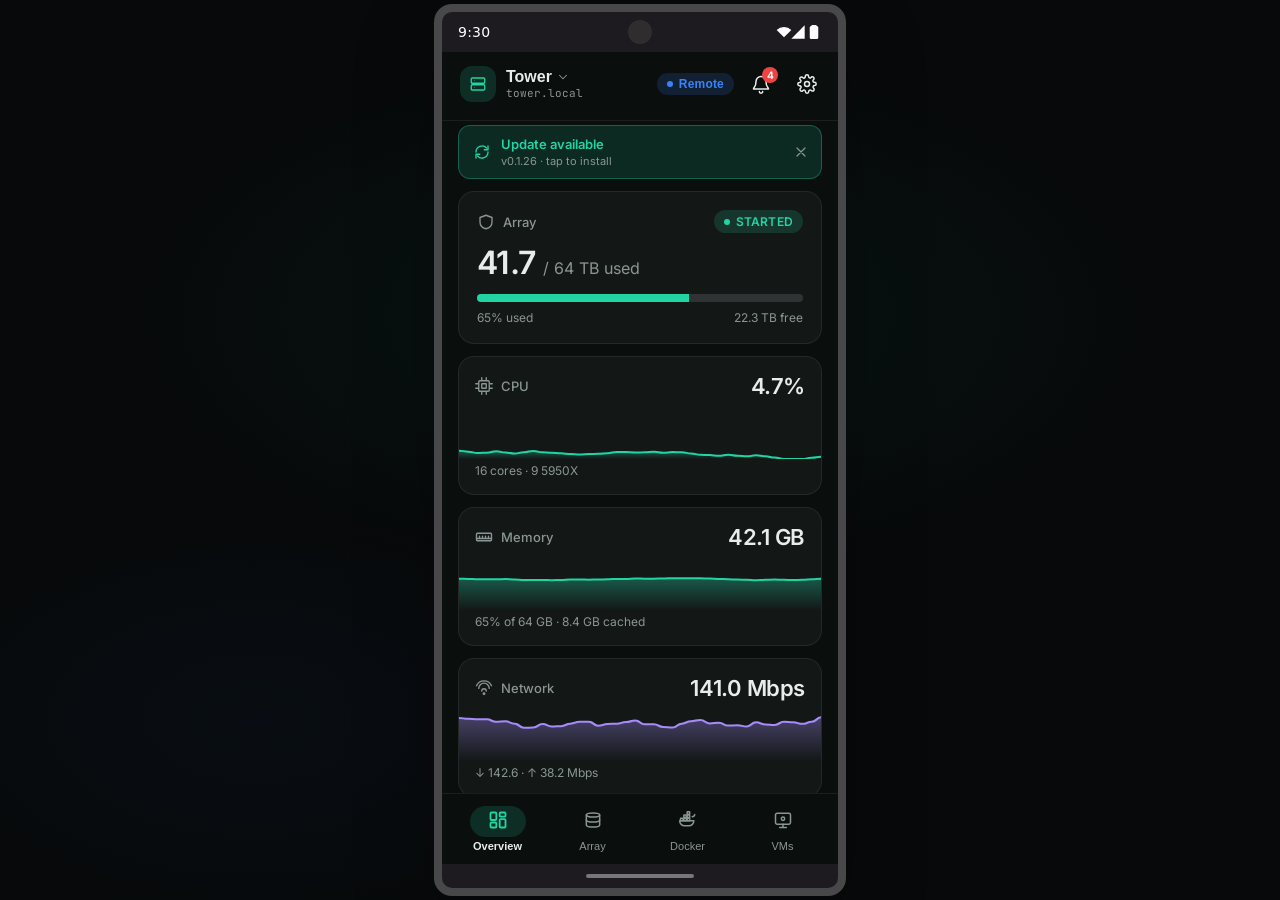
==== docs/preview/index.html @ 2e365452 "docs: publish interactive UI prototype via GitHub Pages (ADR-0033) Add a self-contained interactive " ====
<!DOCTYPE html>
<html>
<head>
  <meta charset="utf-8">
  <title>UnraidControl — Android Prototype</title>
  <style>
    * { margin: 0; padding: 0; box-sizing: border-box; }
    body { background: #07090a; display: flex; align-items: center; justify-content: center; min-height: 100vh; font-family: -apple-system, BlinkMacSystemFont, sans-serif; }
    #__bundler_loading { position: fixed; bottom: 20px; right: 20px; font: 13px/1.4 -apple-system, BlinkMacSystemFont, sans-serif; color: #666; background: #fff; padding: 8px 14px; border-radius: 8px; box-shadow: 0 1px 4px rgba(0,0,0,0.12); z-index: 10000; }
    #__bundler_thumbnail { position: fixed; inset: 0; width: 100%; height: 100%; display: flex; align-items: center; justify-content: center; background: #07090a; z-index: 9999; }
    #__bundler_thumbnail svg { width: 100%; height: 100%; object-fit: contain; }
    #__bundler_placeholder { color: #999; font-size: 14px; }
  </style>
  <noscript>
    <style>#__bundler_loading { display: none; }</style>
    <div style="position:fixed;bottom:12px;left:12px;font:13px/1.4 -apple-system,BlinkMacSystemFont,sans-serif;color:#999;background:rgba(255,255,255,0.9);padding:6px 12px;border-radius:6px;box-shadow:0 1px 4px rgba(0,0,0,0.08);z-index:10000;">
      This page requires JavaScript to display.
    </div>
  </noscript>
</head>
<body>
  <div id="__bundler_thumbnail">
  <svg viewBox="0 0 1200 800" xmlns="http://www.w3.org/2000/svg">
    <rect width="1200" height="800" fill="#07090a"></rect>
    <!-- phone bezel -->
    <rect x="425" y="80" width="350" height="640" rx="40" fill="#131817" stroke="rgba(116,119,117,0.5)" stroke-width="6"></rect>
    <!-- app top bar -->
    <rect x="445" y="120" width="310" height="60" fill="#0a0e0d"></rect>
    <rect x="465" y="135" width="34" height="34" rx="10" fill="rgba(34,211,164,0.16)"></rect>
    <text x="510" y="158" font-family="Inter, system-ui" font-size="14" font-weight="600" fill="#e6edeb">Tower</text>
    <rect x="660" y="142" width="60" height="20" rx="10" fill="rgba(34,211,164,0.16)"></rect>
    <circle cx="672" cy="152" r="3" fill="#22d3a4"></circle>
    <text x="680" y="156" font-family="Inter, system-ui" font-size="10" font-weight="600" fill="#22d3a4">Local</text>
    <!-- hero card -->
    <rect x="465" y="200" width="270" height="120" rx="16" fill="#131817" stroke="rgba(255,255,255,0.07)"></rect>
    <text x="485" y="226" font-family="Inter, system-ui" font-size="12" fill="#8a9693">Array</text>
    <text x="485" y="270" font-family="Inter, system-ui" font-size="28" font-weight="600" fill="#e6edeb">41.7</text>
    <text x="540" y="270" font-family="Inter, system-ui" font-size="13" fill="#8a9693">/ 64 TB used</text>
    <rect x="485" y="290" width="230" height="6" rx="3" fill="rgba(255,255,255,0.07)"></rect>
    <rect x="485" y="290" width="150" height="6" rx="3" fill="#22d3a4"></rect>
    <!-- stat card with sparkline -->
    <rect x="465" y="335" width="270" height="100" rx="16" fill="#131817" stroke="rgba(255,255,255,0.07)"></rect>
    <text x="485" y="358" font-family="Inter, system-ui" font-size="12" fill="#8a9693">CPU</text>
    <text x="705" y="362" font-family="Inter, system-ui" font-size="16" font-weight="600" fill="#e6edeb" text-anchor="end">18.4%</text>
    <path d="M 475 410 Q 510 400 530 405 T 580 395 T 630 410 T 680 392 T 725 405" stroke="#22d3a4" stroke-width="2" fill="none" stroke-linecap="round"></path>
    <!-- container row -->
    <rect x="465" y="450" width="270" height="56" rx="16" fill="#131817" stroke="rgba(255,255,255,0.07)"></rect>
    <rect x="478" y="463" width="30" height="30" rx="8" fill="#e5a00d"></rect>
    <text x="493" y="484" font-family="Inter, system-ui" font-size="12" font-weight="700" fill="#fff" text-anchor="middle">PL</text>
    <text x="520" y="478" font-family="Inter, system-ui" font-size="13" font-weight="600" fill="#e6edeb">plex</text>
    <circle cx="525" cy="494" r="3" fill="#22d3a4"></circle>
    <text x="535" y="498" font-family="Inter, system-ui" font-size="10" font-weight="600" fill="#22d3a4">running</text>
    <!-- tab bar -->
    <rect x="445" y="640" width="310" height="60" fill="#0a0e0d"></rect>
    <rect x="475" y="652" width="50" height="28" rx="14" fill="rgba(34,211,164,0.16)"></rect>
    <circle cx="500" cy="666" r="6" fill="#22d3a4"></circle>
    <text x="500" y="694" font-family="Inter, system-ui" font-size="10" font-weight="600" fill="#e6edeb" text-anchor="middle">Overview</text>
    <text x="565" y="694" font-family="Inter, system-ui" font-size="10" fill="#8a9693" text-anchor="middle">Array</text>
    <text x="630" y="694" font-family="Inter, system-ui" font-size="10" fill="#8a9693" text-anchor="middle">Docker</text>
    <text x="695" y="694" font-family="Inter, system-ui" font-size="10" fill="#8a9693" text-anchor="middle">VMs</text>
  </svg>
</div>
  <div id="__bundler_loading">Unpacking...</div>

  <script>
    
document.addEventListener('DOMContentLoaded', async function() {
  const loading = document.getElementById('__bundler_loading');
  function setStatus(msg) { if (loading) loading.textContent = msg; }

  // Error sink persists across replaceWith since it's on window, not the DOM.
  window.addEventListener('error', function(e) {
    var p = document.body || document.documentElement;
    var d = document.getElementById('__bundler_err') || p.appendChild(document.createElement('div'));
    d.id = '__bundler_err';
    d.style.cssText = 'position:fixed;bottom:12px;left:12px;right:12px;font:12px/1.4 ui-monospace,monospace;background:#2a1215;color:#ff8a80;padding:10px 14px;border-radius:8px;border:1px solid #5c2b2e;z-index:99999;white-space:pre-wrap;max-height:40vh;overflow:auto';
    d.textContent = (d.textContent ? d.textContent + String.fromCharCode(10) : '') +
      '[bundle] ' + (e.message || e.type) +
      (e.filename ? ' (' + e.filename.slice(0, 60) + ':' + e.lineno + ')' : '');
  }, true);

  try {
    const manifestEl = document.querySelector('script[type="__bundler/manifest"]');
    const templateEl = document.querySelector('script[type="__bundler/template"]');
    if (!manifestEl || !templateEl) {
      setStatus('Error: missing bundle data');
      console.error('[bundler] Missing script tags — manifestEl:', !!manifestEl, 'templateEl:', !!templateEl);
      return;
    }

    const manifest = JSON.parse(manifestEl.textContent);
    let template = JSON.parse(templateEl.textContent);

    const uuids = Object.keys(manifest);
    setStatus('Unpacking ' + uuids.length + ' assets...');

    const blobUrls = {};
    await Promise.all(uuids.map(async (uuid) => {
      const entry = manifest[uuid];
      try {
        const binaryStr = atob(entry.data);
        const bytes = new Uint8Array(binaryStr.length);
        for (let i = 0; i < binaryStr.length; i++) bytes[i] = binaryStr.charCodeAt(i);

        let finalBytes = bytes;
        if (entry.compressed) {
          if (typeof DecompressionStream !== 'undefined') {
            const ds = new DecompressionStream('gzip');
            const writer = ds.writable.getWriter();
            const reader = ds.readable.getReader();
            writer.write(bytes);
            writer.close();
            const chunks = [];
            let totalLen = 0;
            while (true) {
              const { done, value } = await reader.read();
              if (done) break;
              chunks.push(value);
              totalLen += value.length;
            }
            finalBytes = new Uint8Array(totalLen);
            let offset = 0;
            for (const chunk of chunks) { finalBytes.set(chunk, offset); offset += chunk.length; }
          } else {
            console.warn('DecompressionStream not available, asset ' + uuid + ' may not render');
          }
        }

        blobUrls[uuid] = URL.createObjectURL(new Blob([finalBytes], { type: entry.mime }));
      } catch (err) {
        console.error('Failed to decode asset ' + uuid + ':', err);
        blobUrls[uuid] = URL.createObjectURL(new Blob([], { type: entry.mime }));
      }
    }));

    const extResEl = document.querySelector('script[type="__bundler/ext_resources"]');
    const extResources = extResEl ? JSON.parse(extResEl.textContent) : [];
    const resourceMap = {};
    for (const entry of extResources) {
      if (blobUrls[entry.uuid]) resourceMap[entry.id] = blobUrls[entry.uuid];
    }

    setStatus('Rendering...');
    for (const uuid of uuids) template = template.split(uuid).join(blobUrls[uuid]);

    // Strip integrity + crossorigin — blob URLs from a file:// document inherit
    // a null origin, so crossorigin forces a CORS fetch that SRI then rejects.
    // The manifest bytes are ours; SRI protects against CDN compromise, not this.
    template = template.replace(/\s+integrity="[^"]*"/gi, '').replace(/\s+crossorigin="[^"]*"/gi, '');

    const resourceScript = '<script>window.__resources = ' +
      JSON.stringify(resourceMap).split('</' + 'script>').join('<\\/' + 'script>') +
      ';</' + 'script>';
    // Inject after <head> so the DOCTYPE stays first; prepending the script
    // would push the parser into quirks mode. DOMParser always emits a <head>
    // (synthesizing one if the source HTML omitted it) but may carry
    // attributes through, so match the full opening tag. slice() rather than
    // replace() keeps us clear of $-pattern substitution in resourceScript.
    const headOpen = template.match(/<head[^>]*>/i);
    if (headOpen) {
      const i = headOpen.index + headOpen[0].length;
      template = template.slice(0, i) + resourceScript + template.slice(i);
    }

    // Parse the template and swap the root element. Scripts inserted via
    // DOMParser/replaceWith are inert per spec — re-create each with
    // createElement so they execute, awaiting onload for src scripts to
    // preserve ordering (React before ReactDOM before Babel before text/babel).
    const doc = new DOMParser().parseFromString(template, 'text/html');
    document.documentElement.replaceWith(doc.documentElement);
    const dead = Array.from(document.scripts);
    for (const old of dead) {
      const s = document.createElement('script');
      for (const a of old.attributes) s.setAttribute(a.name, a.value);
      s.textContent = old.textContent;
      // text/babel scripts with a src: fetch and inline. transformScriptTags
      // does XHR against the src, but blob:null/ from a file:// origin is
      // silently dropped. Inlining makes it a plain inline babel script,
      // which transformScriptTags handles unconditionally.
      if ((s.type === 'text/babel' || s.type === 'text/jsx') && s.src) {
        const r = await fetch(s.src);
        s.textContent = await r.text();
        s.removeAttribute('src');
      }
      const p = s.src ? new Promise(function(r) { s.onload = s.onerror = r; }) : null;
      old.replaceWith(s);
      if (p) await p;
    }
    // Babel standalone auto-transforms type=text/babel on DOMContentLoaded,
    // which fired before we swapped the document. Trigger manually if present.
    if (window.Babel && typeof window.Babel.transformScriptTags === 'function') {
      window.Babel.transformScriptTags();
    }
  } catch (err) {
    setStatus('Error unpacking: ' + err.message);
    console.error('Bundle unpack error:', err);
  }
});

  </script>

  <script type="__bundler/manifest">
{"da4131a4-c9c6-490f-b8d6-d19122c4777c":{"mime":"text/javascript","compressed":true,"data":"H4sIAAAAAAAAA+y9eXvbRpYv/L8/RcW3Y5I2BcXO9CxSKxlFlrs18XYlOZm+bl+pSBRJRCDARoGS2Ym/+33OUisKlOw4PT3vO36e7ohAodZTp06d5Xd2Hz68Jx6Kfy+Lqaq0EqdKTlt40sAfWa6uVVmvlqpqs5/[base64]/gLfR5VlQqH4hvTV1D/n4k9lydVIyqNL3ASulFJpe5+JZ/DN8OuIrBO6+HUBv3WxwI/uOXX4RW5cwW4wIZLqI4ED9/GI32730YwoSMhTcBtpM/i8FaK6Hbppi2g/1794S4lg1RwQ+q0VD6QAwe/2v2dfaY3u/[base64]/er0/PB5/2cwx7KMv3p2evjH7c3NGjlPtXd2fnpydH7x4tXT4/6PaSkvlnWuOv09ffXs5Pnx6ZYeNzUsVpP48oeTp7d8eQ0rGn959Orl+fF/bhnstK5a9b4z1mevTn88PH16cXr8bMtE1c2NbPKLRs06c/Xm7DWwii0TtdYrYDK9Xz4/OdvSb/P5RVnoTu9fHL941f/pUi3r+Ivnh//nz/1flPJvm/iLV8+enR2dHh+/7P+sns30tFGqct++OPzzd8cXJ+fHp4fnr04vzv784rtXz93HRasa2daNKf7s8M1/JkoP/v3fTckBFLWcZa7aE37xrBou5Wai8PekVMRlhShmInyBfLFal8jPDJsNCnzh8WJTjRCNatdNhV/u46MP9/A/0G/3fVs34qBn2A8ehA29TRZ7B/0Ky6Wm5d3+PTu+ziiwFwH774wjKBwMKBooPt2Fc1uIh+J7pVZatI2cXtHZp8R03TSqgkNRr2Q7Xagmw7K7Pnc/okJPbRk4L7A5rhoq//eialVTydI+gJGJn6mGermqK1W1H/jtLv6XW9/D/kJ39+/a3wl0ZKDhdJgV83UjkaT0eroQUotFfSPKupoLWYn1Kpetogr1ol6XuaD9mItZ3cASFK2olMrhEOof/HfQ4BG2ZkffNrLSBbQcjSD++HDa/u+1Wiv7ZTDwMU3lrnjDJ1KjVk2dr6dKTNRCXhd1A8O/xDGr/A0OSF+CUFOquZxuQNJQGVGUxo4W1fw5vtoTM1lqRU3kRX4GNaxLRW+pKi7zUfNf31SGVKjsefwSRDb8wiy9uFnUZgXqm0rIauNeQlnZCtnwSnFV5UZMFBz4IAW0zXraqrx/jV5hu78pbdomn6rJes7tPmvkEtf2g+GF/PHx+7aRZ62cXpkiZmNaLqhVXGqo4U+z583O760RSxsewDuePkr3M+u2KA5cf8LWXft36wH1ASYL6BlLiWK5IpmI9mhRAW9WuZhsAopqFIj1QFT3tvV+rsxqU+1mSm/5Bgsf5rmq8vUyGK8bKiyc5koHAxzBYZ4DD1EwZtHWKzHDMd8s4FIBL2hkQOtEp9eyLGBP5fe4UmDx6ZkbeXNLzT466JlkO7nQp6cKdn2rSGZWbkLNDO7olZoWs2IaTf29e95A4ZU4uOMs7/ujgS+TfYcXwxGcgIOBI4fw5PKp1R1Qu2Lnc/4zG1VVcAKfTeuVOnx9AqsOfA4X9vj9SjUFTk0pjhoF83l8DUv5J1nlpRKHr0+yoJojOV0ovh7YqoIS5/Y4OG/kFKjBb/FlLa4q4HuT9VyPxWRtTp2VamZ1s5QVXEGVbotqHg6AePWfCqDecBD4Wot1pVv460Je10UOd+dnsizhFiRmSrbrBi/Az4qJami2dbuezTJxUrVAMnjmUFNED2JaN0os1XKiGryaLeG3krooNyIHYhGazhHoK9ZYaL1WGpp5evyDmKyLMtdZOAykstTMnOMBc7Mopgvq5FCPTAOKqVrc1M1VFnDgM7zwnTBn15bvp0WWvZ7n48433km/1/ei+xWePXvdR/bk8DoX9TzrPVDSL/ZvqakrdKQe+7tvshFTWZpruNKw+O2izjW8keI7OVGlWJXreVFl+AV9dlKJ16evnoohyFGVWMnplZwrLW6KdlGvWyGnU6WxUiIrcwrrEV/x24XawJkvSjVrQXCzD4pKt0rmuOKWV9/IphriXmnj49GxIxDqhkAkFyVuF9nM17BndVaqat4uxvAEqAXUD4dNIzdDLPmNeCy+pY92xGOxJ74ajcXFldqIA/F4n/76A76nH48e+UxQYK1vsdSOePzObxifvtu3ZS1PFGLVFFX7o2yqopoPBzC+wVjQCKmfo+hcvUf/s1OimqZuPm5Ontx9Up54s/IkmpYnbl6e8MQ84Z+9U/MkPTdP7jI5ONK7zI4/PUEVJSgoowqMrMiaqelCVnNUMIEyqqznxXQsNvVaLFGHeSOrFsgZVFHmO7pfoIBal+rHol3gkflUXWc3NzfZTxro+kaVZRYszlZB8iO4xL5XnxFe7igGDUfBuU5f4/15MAqJZylbOOAHX+qBWymmGPgPaGamsh2+xTrejQJ5RemyqNqdvNBwCuxU6j2o1ypFauMdwxR2tZypHVBJVfOdaa2aaSyyQEswv8+oQ9z0Uq48bWXRqqXfeRY7zrBaems7N8LT50g2arYu98TpS+/WkSu4IWpRV0QKq0bNivemN2FPsnWlF8WsHQ6Y0vbEQDzieaNGflTI/CropCyh/roatAL1qatGyRx5aCZXq3IzYg013n2mEsoULTcMvLpR8kqLk+N/2xOLtl3pvd3dedEu1pNsWi93Z6xi38XZ3aVzeffx1//8+CtXx12XpKp36CYK/d4p6/mchRP494wnHfR5bQ0XKup/BkfJkPfDW9x078Zmf4yjuRtFNxdY57zIYSLPWtkquqE+q5s31bJeV63K7XWNL1zxAfGyrlfD1XpSFtMTkIuqqRrj6aaal57U7e/DC3u7RAVQ+HHmvfQ3m726vqQ9G1Ty4IEY+g8y0K+UcoNlf/klKJxV2C0Qm+mcLqV2+wyauiGy+h7PorDdR+J+dl888gYY7Ok7TuVb18K77u7pyPJ06Nw/[base64]/QSfwVBz+hLAuEZdgn1JFRMeUqTo4WaXmlxs1AtqPzqBtcSuSEOUxetr90ptF1jq2VZyUYujZoF5vhDtLlQbVSYHzfKnrBwEXL1MBf/eVLXpZLVB3HerBUQOLc4ptuEqKGnN4VWXheausXrsX0yK5wiaJeVZi+onj1PLxB2tKOCtfc/IT6M78Vz96xupkq7lcjYosnarwp5uyiq6/pK5TDFFVB/ofmKCARoqpqqppVF1W5oS90olI8fPqzq9uFDoEkpnr56QbpISQyZPzU1/BnkF7mxc4s7FtcRGwbxBpql+nW9BLpXK7C4gSKhZdWf7Y9Z8YHmfbGQmgQnUOqsW3GpUdCADXgjiQPgHsnjjuGc3BRliWVoNsQlTZLdFESll5ZFYHkqa+q5tH36sShL/gCty+7N04IVp5dxLz6WSmmaaCUbRdfTDsl/awjpA44d7+JHOAlCzlrVhBuHiKS7cb4lceiDx2MEnBZWGytLuII7qmUWRd03OoykCpQoX1XIIpBcrTK4ZwuM7UhS56noP3wHM1f9YNS7Z07VqpS4a8rSDBAJLBOH5Y3caBSXkG7rxicyUFCskRKpuE/3vE4taHjCs0FqUSzhu0mpuoSpGkWnl5ivZSOrVvHCB3UgLcJGXi5VDg4M5cas5VjwFUE85HswLFTYAyIEXkMcGF27cbcyn4FZqMscFIvrTj9/E9Il49kHpNBStQpnWbxU79tofv970jqTGY5qK7H7w/902m+85rYQ/5kCPxih1xOt2oj6kU3imaHeF7rV9lpwAXeUoprTChXaVGaGz5+yvR3qX6oGr7cgMbRqvgnENHktixK1gG2NR4CpjwWjAlQ7qKUryPC2BprOxPmrp6/2QKNaayWCLoHYZS865hLzUOTrhiheYYf+vmS9kk1byNKjan7Cp1lbw47GfuUkCf5dqP7lb0DqZ8wit5G5Px2fTuWGGQ/8+5w1mLF0fiBe4Rpk9Nu+VstVu6FX7k5HbfIHs0apv6mhV3C0H4vE36GzEAryC1WuQHMNwjDMG04+kT1S5cy/qfjisZ0mK30MgfY1Xl/B9WTMC9mYSUF+jmXg4gj/3XfP+SO8tOFfqAs4CZpH6YmIQDRqpscoBcO5wrMmRV7MZooMqzRJJfQgu+cagg/FgT+RTutQwPIWf1N8oZnJddmaUaBMhY5xSpairhQ4ZejYRGc0XZ6FzrZsKjqwVf7yS/KGYdXNdmo9vUGhQ0ustaXa1d3GH2PpwMoD9CmX+khpwJm1P5ck8LnlgNt7aHX6vkQOHW3WldCbarpo6qpe63Iz5g6yBh7aVWANW6OyaqIE+x6Itp7jdTATOKFTWZnjBS479YoUXFSbZYt0ceEZUu/VdN2aW49hd9BL00lUDEyp7Xv2zgFnce4PnFwJPSZpT7rcr21sLw0TxfcQYe45q7oA9lxRhdCX2RrNZUM4D4MZGmXipFOPVRSsV3hmWppz29tqulHBCt0JOcoIDmmwuODCapzRiXJ7nuqbNfWSNtxDe/qjTsSOHpbMGyCSVKOmqrhWr5E9wVafqFndBL4w0TVrjLcmJEH0zgx6DK8MS7O3NtDtTJQhH+BY7FUJnfVWKzyGf3GH523nce0NsuWNxP+Ml0x1l1Pc+Bm40/wjznJt6NI/x31dQqxpgAMlzesslftOCOlT2HeDYzexYLa+SPsdd8sEjsTRa/SfcGd8u2jqG1z8Y9Ty2aN9mGXZaE+08ooUG3wW1TOenGvZFGSObmujfwJlFGnYnIoWBUhiatvryZww0TlvskjCYbflPmEmkk/Co+Uz6Wo+WVPD3fh8Wppfr6PxtYy/Uj/zSdqZhx+5PZncWDMJJ8WdNmjPDvXUFcEmjbdliiA9TQrTpEeFHT1ISIhP1apRoPfOQcTX5mCAv62zOt4AQdeOkm4xNQ4b8EsRk9dFNeWpB1ESqZjc2eFWx00ArSxB1hw0Cld3XrNf/bK+preivoYwC2LlVB/4GTaVmFhRG3xIWAV/o5yKfa7aFkM0YBtI2OjoZjnQLAI5Jz4n6qPlx84ADvrAciVPQ/t2YH8Mxp4JYCmvlNBweMPmATUxnMogME6bAuUSjUTHF1TRqL+ulUZpl40AAZmSch7qWjUoCoE/DASNlGB+ywbvxlYf7OsT3oYX/jHYdCjigs5rDGYBBgmWPyvv0BjEUCtFfbmzYe/rJ1//8ygbvCNGuX/Pm0pYC0NSRV2xbTKgaBIzyXRRVLPaHQN88aJaXrNhZJjYLWPhV+JMR3PV7iW97MxFcjj4UuOZAtvWLTw6kpSyqMR/yGt5hmsXEnkmvtQD6u/br97xH4/fOWuLcFp6G3bjOxjwf0f7waRZH4lZhXfxoorI0Q0BLWvBu2wh9aubyk4U1THyR923IFx2HLX2lh6/u9XFwa7J0/VyuYGJDq9Z+NitlzhI8byADx3V1bWqClVNA+9dEKLM/VEvZFnWN0L9dS3Lot2IKRiLcA710Ru7ub1uvl436r//[base64]//[base64]/WzzD9oUdSUZZH7Mx2DvSRXom22XiiAjg/0LDMp/yVk2K6XgjQ+Slo6cRQJTzgnDNJvyjR267zkjyZ4U2U3MbXK4HKx8lGzGqQBwoKuXJbAi+x6BQ4xqIDuM3KdqBNfQu5WqkK5HqoVq/BxUflvl6g4RhhWlrnTDyUoBAG4WAsrtTGBlHBFVu2bVNM1qAEODo7s449Y08kGAvVTrMRcjK8YFOtbVPgRcvUho6IYLtCt0/zPe18n6OOw3HfoCYV2EHGNZkKgc8taw0+9ssl71DtaUhJt4fMz1UHeoRLovhLa/ayc+gzY5423q2X8Xa9zMR34Jhdbcz8YssgLUlTHXGmV7NLNLO7jfa6KZZ4NLy7NPpp/[base64]/iyQ43QS9wBoJWjLhRMukU1H7NcD6OYwCqTHxierXM0caJTp6lVfIc9jqnXbYYx1NQoo1ubKFABURV4JF+Ket2u1q2pzxh2b8jTDY+EIRHk2B1Fr+HQfooqP9rTbPwgnYmzX/E64H5ZGE0a1gk9hNJ7yEmEbBvDPopqtW55YojXQBOWG1a8l6VWemx843BAPBLaEW4InmGAwC/cJp4q3daNHxJ5g5MFn7nJNAwzXslf5WXtnROOp+3HsQZIC9+rzbYjwr8i9519/ulErqSDc9omZLyBGIqCFLIVnAh107IQIr7UGepHSDVJy7Jc6xZNH7i78sQWMv9Zmw0E8wqum5F45KsQzLHZexQTfYJIOmxrNDmzzVzTlmqbeg1q7EVdtxTBukQ70OiWQ3iu2h8bWGRUqQzrdauac7xnFVVl/rzBEoF5njynnZfxgbCf+t7HXuS597Tj3hh84d13UEHCXeVmbLdiJ2f3wspgLH0Z6cWviAIPxLf+2MC9eQgOw0HJR+L+6L7Y8wvuG9kNQpZBUgPbHcn8RP+NghAFwKvYhdhG3033WVMvKTYuXocj0i/gOuCtNrx0tYkxD/ibge3Ry7pV5qCE3Wj6YcKlDDOcq0o1yLMh1oA0r3BM9XZ3OPKipDo9j76AZQjGYGxK4iC2AO3uij/hkVLX7VigqqUCrWXdiJ9gqxUVBrnS8EOq6eAr+OyArwP4GWCu4IWgWkOQ4SDBEk7JeJkTH1DvV+SSwOdmsWWYI/YON07ScPSXG+dMzmcn48vMOJQXFarW5uT2Z2yB40nbis+QoozW3widiUo2QEwsXX3wtb4pUPD3F1jgqZQCktmLmdzgmUGRsQzQ+9aDrul++Zpwa5Lf+RAyiS8Nfkzq2xi+pvv5GWLXvADommQFPqZL4msD6LL1W4vq0l/Bc0B04Uq2LWUHkcRfsux3v6MP/G3gdcgHxnFdMWEoRhvqqCLoasTHjNsBbJDsqK40iNID7+ALV9BB+cQNGxSfO7dsPsgugj68NmhA6T7E4D57yXb8E5OUkjiv5LE0FoNnhP5zSuA/qXYsDE88TjxF+ahL7WsPfoD+wfq7j77o8Neg77agP38f7vVMZh9Tz2jjw/nzAgCD0kO0uEH+EMNewYABQChQzEary8svN2Utc3EQls8u+EX3C3BF6xaHp8H0xcqQu80CVDPkpkejsHGrF3kfL0Li4HJrkFyPW7S2M1mWIBSu54vUMZJC52HVmWc9co6SziYdlnBQJMdnx6c/HD+Frfr6zCq3r9RmDzU+Y2525v+8uAAkuOgJQuDRM2OYxpBSgJKQJTT8vdqwyepsgXc5792pmoXvOOLpcFKvWX4+VTPteXamC1jHv1AmXkj9A8gcoNYnxJ/UfSOcIxuGCOH64Ic9GwQ3Dxgd26ntfM9V69XwVJHpuG6iaqCcR7PQNtf04AHXaVwaeVZCwksp7zzDZIJiqH2wSCFDCcya6an6Xm0+daqu1OZzTBVW8182VXCJvGWq6MX3agOj4Nb/iF0y9snEDcnEYyLhHhqHTgrNTJm7fw7G/kX/fgrH3V/ON5WZfywyf6n3xOWV2lxaj37UWWTivNmwdwdDMhg/nUZpMOeiuFxU4tLO1iXj2dCkQtwma35BN+ZVhG64cM5hFXQhh2sXe6xPF0WZO5UGxdLzhQcUWtAR1OM6ayxWRN0eGmMS3uF+0lndzHfLorra5enZwXUaDcKV6qUTnrPk8kVUGIRfpp0hmEaQzp3nA/o9JFswDiMWsmxSOoZr/BFSFHqqZr+eQk/V7KMpNOLqvRQalbuNQhs1+x8K/UgKPVWzT6dQOLRupdBTNfsECoV6Tmb2AD+SVVW336nDdVujGwmo7racQ3xP8o43/+ILZ0QHUCczjrwPHpjvSKDZWpp87V+CHgNOheDD+KiLI/t7hc7+1tgHItxZaZHnbdDcu3CT8bZx4vj9L/V9vPPJomLatiYtfMm6jzPSm5JHjvODsQ7sjQI/v5y8UtnpfSl/[base64]/VWbdgRGQy7h/op5cGDWGmBWqzIWcA5G220CSsVlXeTFDz2ZgznOCh6CRMuxayjf44Qe8oHYeIu/rPL1Sm/[base64]/L07riRQTeO3pVgk0QrQFX8dQ3srMgBQWi2IZ4pO/uDKzLbcC+BWT52jX3HRnU/vBdpaqJwrWsSkFRQN9S8h/9vakJdw5UTb1HZ0DhhAke+xzFErvVTNa2bPLKJNkqvAO4dDNkzw/xtUJzyuAAoLWqC3LP7s+O/x+4WjMkJizUryc/JAT1hpGBxrXDjrCiEgS2ixhVRvSeCEODGT2GkcOi4LYi7j2JUcUA3i9r6LWbR6nJ8F+/C3Pil/ajk1Qu5EjXFMxsUPOM/hie1q4l8RyDEEEzcXuIFoarroqkrwnbjD8y8XVC/UcXCxn90mmcvhmoe0LhmZzryCSVcSnDphChv8qeFj12f2sRMV3W1o9BZA30ThsQJjavUmN0OSNp2NRXVtFznCiIQm40/ImgUQhdb9tsfMR8k3EzCZoVjyatqXtVwFBZtZs7stKgcztEYLwoE5DrwvdpDydiDVsZ5tiPtvLppitZJ0+45Xkcc/rJwsGR4vgCTZbYI5ADQmrjsbsfebVhjMUBJ9zOPJXrBg4GGwrGc39SGCDULMpSp46b2zkE+LZ1viMn8oDzaQIfzJEly5KJqyNZ/o8QC3DALPmB5QMTo7zxnOPd/n1nDpty8+SheQRS8f0GIwuOZhums2d9eKm3nZB0al+mGKDFSLskRWNQTSM3hyB6u8+JaVc5K/DBwD/bF8LyeanqwI1dFtmiX5f8iKvHOniicIBCM+Ag2mke80jeq8o9bmBM0s9DZo1UDtx/0ccWthd7wU4vbbD5xCml6RnCgzlrAvuWdZ7h7Ow9pJweI1QgPTajynVBMVtTGmu/QuXMmDryriXczieNt7npLT91REh3y9Mt+h/xWe/yFnII2aMv+SXOMfkiuaAeDjmc41AAc+Apf8S1litgLC5ma7Gq4t/zktkqwGBPSkv3FPRkKyInEVfREgu1BpEQCgRkAxhsZsgRuGGpJxB009ebrEag+vghtQXFEki0bKhiwZ2/Ny3d2Otyj3jsrgmfyVjNizZLc/8B9FwIBOfbdRJUDPgzeFkCCn6kGoPXqyjnbAteo1A34apRlTeFg/tQZaHhU0nDLzxG/NgFpK3bEE3+TReUPDsRjNxXYSmbKwCzwn+xmIRTAyyXq+cavxfYLgzFMyEf0iWPtNuKsEAfiq31RiD9Ew9oXRYil62p/W4Q4uoV4JByOrt0mITH1HiTxIeHa2cYP0rNG8S2ORk6Vrstrhz1CN/PQV8JEr2dc6LV/XbIBjfaNNcV7z/Z7N1a6Tmq8Q//+5r9tq/gV32HDdF2igNX98gtw8VgHGXry9bseiW9vdzYavKkwVH0g9tiYH0wBMOJgoB9nF0vycKg3GpX4SGvG3ax9vuBxy028V1trbuddh9eyrtRhlTNkGBx5dZkfG/mwUjffu7mDVavUjdMQBF1z32XUS/p4LLwX2Gfv9wX1P3hitAreM9YweI98AdC4HNiedYCTjkrk1VtFOg514l/SaJ4BbgEOP4BR+RQhD1reIuPBazOBVirvk/KA5KxSxcsS5T9L7OwY7+I+K978tgn5AlQJht9ap2MZ6mIJBQHU3GA7Ujmi3ZoeIFZvGD7YEU1fNcUcIAv43IPTclqvipRcylGZP38Yi0jyv7uMS7KW+dzKWU6sVY42KaULiFmEh831I9wAwROZtD/2ZeZaYnlN+bRNNZLUlajTXwOMaajYk5PAXVrZzBWjVNngFaccNEIHOK7ynGqvqXoiJ+QUSu4IrDekVEte0ADc1022o64kr8KNSUuI02A0oHZQY+g/GCRhYiEA5Fo1Deb0cPXWnMBIBXv781wVYKpBIQpKL9DZl+yPPHMK6JVsPP1a6nZh3piO9vLUjiDyj3B36BXZeS0UwWuYlzpAn0/KGh7TyYwc4//ukWdELM30ftOZx3+Ma4OjxT7ZiVOWukF+0S9ZiX4x0S/08QKYldx/vqWi/kuP7wn4Pxeg/34XoNvvKP3ypAoktjtZeDrS1Q+qKWZkWrFQBs6yGRg2P0p2KjRqqH3pyeElGXMmaxxuAVG/pGKXvf3yUJRCCa0gfm6FXIpl70bJgAGS4RciyDJ+bLyk3SPrE4+fdA1Zgf/s2fHrQ8yvCcw/Gxjn1bM33wVv9gaBMvNYT+WKJF8IJcLDQ9cM7gUeBCYEBy1tOP8FYUfdS9iQ0bjMoonCmi1KnJl5UxDNalQEPkrBpdBr/26GRkN8eqrm6r04ELtvD/be7c73o9fN87q+Wq88y+LgYLAnBgdfDYzWebCHD54MaAfENeR06ooD7B2bqoZe42MfQwh8qzshKkFX3mIZ3psfwovJ4HdwWAftdvYQAQyfg42HskQaFBBy3kIDNTqeSM7dALwXcr2Ihbx2xmln/Wc/iDgzgu/K8ULiwRykeYO4ZA5XABnmOFyNv+w+gsXoruKb8LMhxT6Em0S9b+1E9zczFoPfPdgddLnMHzF4DP1DkIpbBlgGcGcyGqNm0l5F2AFOAgZVj1eFKXpo/6KwWrTOsAcSIEqjL48jY1sFmds/gGCt3osT/H+DNk2oI7PgcwukwCPv2TzekvkBb8yCYHrtVQxb9rALntaEmwd8BeVLmCOKRy44/YQD3ZuURZWXm8CfQlWAL+YOazL+EsL1pKynV2JVY5IfMFGRT9XxGWG5BdouSB3v3Up9fmie+wzRu551JX/KZVgW06I19B1m7UwL0l6do86ZGezhIUrT3fIo/gDgjGkavV6aJQp/nNuT1p49LbVq7wVnLb61CB7Dr/854V+4lKuTqq1DOWJMe31s2MZrTM40xqvuWf1MNl0ITQ9RxPgcWgEn1ETiilhBdWC0afScz85BMP+HLl+BnAB6Hoh4KwhGpvhFjUtmrlWeKJJMR03QiUcG59CyoI4gZ7Uc3jUw/tZLIRMKwumIQQ4XMv6Xe9FjDtb0w4e2tEj/MF1VHI9kKN6vyfTIDC8ZFCfCiCZfINjrK5SMX7xj7+2W6ESDhp+GIvAFnUuxEG3SjUOk2pEpwRUM6ZuRwTJDsEQUGRGBBt6NGbcaLwlwnEmGVUT4AgqGJodOPgsdhRpXFawVzeq6RaUKUS2tq/A2hZgD2sOef//FVxTnYPcZbQpQQjs561HEji+481+NxJ77Mswoy6hW3tR04k94qx+5XgwGkSLb9rDDJOFft4L06WxqwejE3UFSzRBwJa/XMWMyjY3FYODLTNNkkMvUa8tLoWdvXj7lJIZIMxkI5H0TGof9saPUZTG7JLxYPIPIWYcwWTR6/XLQG5ybBoJdzlRclYGVEMdnzwFfu1mDr4+u0WcI9KbW/5dj6ICGwensJour8qCY4C9wDaobzukFEsyVZkdJikMWea00nMYo90nvQHRT5M0JnqiQqu0L3rGYmc2+gTM4Kj2KmVHvARt/eKfoQhFzh64BIqA2A3gwqRmHnF8TrBHAxV+pjeZtvmFfmzGF8UtfuUKa02vVaHVYllapYVBn8xrv6gZbCLGEqUh3g9FhLB6J4WdfwF+3dOLbO3bIKgGNm7JG8YY1PJLZZTh7vxp+xZ/DmCWhBNYZDrInsYfZOh9Z9pzWiyJbylZrvQh4Qp/k97gjlWD17p5YcVC359yynrSNUkeImovaHNCO4S//XJnV6yo3EqGFZKdvPQW7qZ+J6ZYjxztXxKPg1u+JTeaQsXYjt5W36aFYmZZWRHlH/NvCUxqa7iN8ZzCS+HTkw7Hwli2YyUcHCRG4V/7ltjzxN/LyCoVAHHJLCFnPKop0ObG/3UwFhzWLz/[base64]/Uwbg+G+Jb1tFTfO2C/Ax+XF8WMn4Hw2Y8IHrgeZj/VRTUENHQ8tj7AsRU2M0JUJ84Oy4GcS8V6F4LxQNTVslQkQ3uHypiUtGazcahovLVS3iM+tXiguawMw71m9zlpHhtUH3HoG8Z4zgq641+GloYgkcHHKPbxp6llKVdeNQFK2lKuTAZmuxtI4RUlqYHTTckpJ6koleSZS2ZaePjBjdhybJgjo/JTceSOYfzDh9CBdvQB7zmETChXLhCwo2A0yDWMEYP99AYV6/+MTYNxnLk7Jo9c3aCjODZZzzhqWDtUXV+hZMbl6ZPgtUvJ43mUeMqW6MJlLm2hncyJMBy4fCDevnNS0tSKR/ioR7tFn9KlMbo4otgW9wHeWxMvAaozRWB7lkVGqndqpusPRIkP0nqBW3YB1fCbbAUcyq8kWUNLRjd9nhxkMiMcNt+hnMD5K1jXHiKLg++rR4/2STcNtx7jgFVtMAQytWhVl0+RyKYIZHM9X/wX8ywIvzDsJsG3ZnVzLKcL2Ob/aHzL9azDrPjdUYJnha8SLMcUSFCEa3Ec1WNI5O6k5FWWQar0DSegsSbyUT+lkeLlQ6cTHebwrATTGaZ6N7NsQjTvSGOom6DKbCd8251cwQcN59Br1A5JzuHm/JUk2tZWQRrv85gbR4a625YjzaC92/MHhOmiMyGY2VNOiYVZ6IpGG9kMrWxpwQe1PNfOwYCUwybBm0kaC8ZQWxXFW5rKPstkQiPRZjcX+xD/nnSGhXbTJTXAz+mkVRcyUd5jay26UgJ1wIVQGuDPsU1fyTFgtgGOxPZTA5pgeDnR6AUpJCAls9dbW0zXJd55ADQe7Had4yDiNzZJcsB0/HWydcWHj38HpCOIlhtVdrBgl36JS8vAzPpRdVH1ERVDPdijDh3jlTdSEydUIp00cKSlsxdqTkfMoJwoo6O5y61i4BfLnDvK6JYQoULrH0V5MTMasrfXDxEkPXkHnAGwau4cdI3qchIkphSXU1nCWrfqiLKhfVe0+tJU5VArUAGBw0LvTWL0ZNJda/WtJ9AZ+EUzc3H0tQ/e6MU/H8IdDIJVZYMqMchYyZgdy3XZFqsSjy6zk0zuVYq8Bc+wed0Uf/Pib9G0bYsB5101xRKR1oGwgDHgU40TJRsybXvr6KqiGH72sr2pk/2AHJqAfb3HC/0So6jBNREbtVyeanwmJ4DXPrSNj/b5O4DrDz7i54en535xL4z6zDz0OkORze1CFW5JOKEmbEUF27ZVhEth46IveFA/[base64]/82MBH5CvZ+a0l53t3701MXCvKrMx5E7gO+E4KicziY6HVdN/R6EA8rDW4f+8IYKWYKb1Y2rDz4AyFRKqSjbYlJAoi/[base64]/pATx1o2/WaI63ft7co1B1SZPB9oFAfez90uAwXffOa4EgXycrvJZqJTqOPIINoOEFFdx6T/1HfuIJCMLjelm4d4JPPNsInnzTEJ3ca45N4kE9uH2Vw3v6KMXr13HmE3je94/PKwOj6mkmNzYkAn4FJpY/SO7Gq3lP4UxmW+ePvxLC85j6JYZnvb10wL57219BiJxlIp6EOKSZzi/QSRFLW6bPDnvFBfOm1cSkwE2o4PSinVLVQsxmcw7hm9//s4D21QrSnvGD3j9qoR0yK+3Zh6wzjsQdf6kF2P45X3kq4feJcbMmNfYPivxhS51aRZVlQuigvys0kvoIxs5uNS6AoQhQcmxYhntMDEVJfFNUes9FTvrEE3q79xZ6kvGJDagwCP95UAPxeyLL4mwKz8s5j46v/mtM8s06eENwwwgzKPXbPfiIVxgEHS1kSBpz6E1t5Y8HlPT0KPwLQKNmuNZpKgx5FkVFkh7dfOfuLKdEuVIUOcQdYeMjwSRAtVrB2kmPE3rfkqBfDiy2L+YJTsglVIMSdW/aBtmSBYjj4eCJsLsA93ij2Ly08TQBm0QXutw4mGqPZQLMACI/Um7ZYAoaakYltzIWkjH+uSkpgZZzSaFLqBlPSsV4Pw3MZldaVMd11w3R1qgqTEc6K95zgiStvYMXXNgmZdDfy6QaywVgkKDPxGfwx9IJbMP/oqyCuadvqG6r75RfxEcRhFvAO6yycddHQciLhgnnrGrfEny5mjZX+gBPuD76qG8/Vf7BJsZs5OSn0NpgUepQuZicFR5qYjdAx6qPGRsnjwEsddt4AYlC6+wzRNCt+fyMLQrXkG7QhWb9KUljCmkIy3paxq03Ge1b/o1sF7Fb7JaIKWH7ZmTp+5c0br2iiiJ0z072k+0XfdBkiDfmmT5Mp/slFQ0IMP+qPPWbpELj9HkTSsEKbmAcMBdP95ptKLospGDRQ8qubdjhCQyW7exkcXFaD53viS/2X6i/Vn+t1g6mUjdBR1vUVZqTaE3+pBH4MWJwQJQEsrFiS8g+goyhT93SKEVyUGUw2hikuYWVzBROvqikiAbpBDTABrngR5HGBIQ6HI3HwjRnGfRjGINv1yg1GI+g2uuEYMTbswhq1luVGTBrE6zP6a0p3XDftt4NxsGTbEIQi7PnhgHWBAyDWoJL/WbXtq3b/7pNuTJlecYM5kIwVImkiKbZ00xdif+HADtD3bLIgT2P5I5pSWHVMmnm0ghhVPi+lVWQTn9gLeapV5lLhPZQVqGtOsQp9Oqfgrz4Nsc2NZCvkPu+ZztsX0PpeLB6aJgNhmJj8qqnzNU4OZwi9QZJCJ3y+gvDNI0SM7YJOeNy6qVcwIh1dBm5TPZqZ8FWPfhvhLbGbB8C/8d3tDpkagbjl8lipm6c9uBnCv9CDRRLpjQB6Ttru9R12JOLkiEu/J5fwgu/wUIOHQUx7ORPHJD2TL8OGNq9LyOrKk7uh5vtTPnag9cZSzdk/[base64]/OhisulWtaXRAl2oV0uBkjA4MYAZZFaR+QnjV/hQ68QvvedpUM/d/[base64]/k4IfY7n5CvOtWOPmsHU64oAJboEV33ZSbj0nTf7RsJfBCRmfjx1dPn/M4Xn7JowY8357JxDdoUDdXFQL1RQticE8Woplx+se+DxKyC4QqoCMAjM8B5dyg8QPrjfAB/CszMIvv1tzzHtVTMmHS1Z1tVnWa+2RY1t7HaPY+qgHJn6eroXcgx3dglMF5e2mu089L6a0Lc3gyCUJMxPoqHOY6CTujZcGXK/nc0x0IA1eDd1Aw1oEx896zNygqSIA68E34ucsy8JD0miLryBRPQTz4Yr57pKcGsibWpNqQSNOHppU0MX0Sm4y/[base64]/iBOCpIn6K723vbRpv1/xzNZfTzZ/IRy3x7atnz86OTo+PX0bfnU3rlTp8fSLcoyM5XViUUvfY6a3NKLet2b1+evDAgfBhN6G0+Swle1q9hkWF3iagbisU+NBtK+h7YG0rF5+vUNYwJsjhyIyZcsEALpPJG8OaK2G3nodzx3pwlCbclQwQYquNeFbiTrBnJvmgV5sbBwLl6rDIToCdzc5eXMFkDb7epMsBZs/mJ8pHCVzTq6VoF4bv905/zG7MpM0VJLhfl+ok74fP7BBTOtTR+hpG+EpwETDpMyANkErddr7oY2SJCwDUuOe7tXchkxN3FhT0fDXsYOz2QM91gJMsJsZ8dyHPkv7YW6QwwRXPy575oz9BBL7+H4HwfwTCfwSBEHf2kPPO/ddIgS4LAciAcZ6CWALs5DH4vPKfHRdbSMEhB1Rcqhn6porcPo7grV15h3HdYZT+151z2rLIk4ri8BdgVSJz1J/q+oqSw2FEhouCLDAHloFbmtT5hmxbXmCqZaaUYA6tC+RlARSOnBWDwLiOWQ3JBSlVqtR1pff+UmGhx5kA7ygSFxGAZ1lohO6EwgAOhLujnvGt2+Crm6gEMdQclWBDO0Zc9RO/6okiVDjj3nG6LhVWi5PAX3zd7UwArTytVxvXFQMxiB4nqxXX0RfShnlfC1qEHViEHcR9RMt6sTIeVBDGgbk8J+s5jtVmqwX0+FItu+ACaNbyslZj7AYeD5yMGgkAkS/xN8A/r1tcYFaSrBboQfijRZn0nMsBMAslEjLIAe+BbNtUp+OJ4JGuqekF4GlKI4EgVKGuMTpOM5ilV75EFVII0ejoeT9OjrHWNjArClntbKPEjktkasQwLpmDghOXGhkfsE/Odw3Lw4vGsT2Zt/OOrEcZu+/1CkzkKSJLE29wIOJvvTjZXOVrgLgE9XowxaWaF22xpChVfK7Bo8iBamHuyFxUNe5Zl9VurW1Cy6JyWFNgbfY4KKnjbCc9/7sD2990qmhZliyGRsuTOcfK2GYxxsOTRgeDGAduryyb3ZowOnZ7xU2VIpOU16uncfbH7VzpP33czl2/B6vn13V8i9DtdkGWqC61pc7Ar2nIBm788XG7qrfxRMWp9k9Vvp6qZtjQfyE0Hr84bOb092fqzu3tpHs3M0MIAhV+dWeialNtH6OwMyRT2xicOPRnaj5Vc6oHJ5UGM35d/XZd2dpEqk/P5aZet79dh/rrTx5IBk3VQDh91r701Z7qyQuQvn+D+ejWm6SU5QqvINfqT7LKSzXEtAW/Bb3c3lCqf6j9w6025GA6ysLdquZZFSsg7t7Fnk5ub813ZAp76VR4/TeEj5suv8b0vFBSEK+zn6nlVM1Jysk/11ihpuQJt6mmx5xR+wx8vYZ6PdHTppioMWgoziq50ou6pR8YL2wefa6j8Ff0wKHv7Io/IcoEqguwdkRWrkuVlfXc8wUs6/kcJJN8jdFHIO3v8M0Zsi1SXYj9vyko7XpkMDUXO5uznHJA44D8vCJUUyn/VpQbVljeoBA7hfxGxie+rOduPcAGb9OCCSXnELKb3TP+eXSXlHBp4Hc8UvIjbhc1ovHweoDKKX+qVpiNxkZdAIDw83ru/zypZrX/G8Jk/N/Hxt/aPPhjU69XnQdHdVnKlSb37eDNcZWHwRymd8/rOdA3rqD3LLu4wPvhU/fIC82Ja3lez/UwpSaN5gB8DwKf74cRKGAMBVjVO87fZsfQDYIJ0T+eS0pYZEhtP3gNc+u9L3iqXQFEtnAFbnjuXQGcfa9E5P1uJ9krMjfrExWxKxSXDZYu+ui46hSH9cTYEb7Mz4t2sZ5k03q5O5NTNanrK7rg7xZar5XeffxvX/3bv4VImDads3d32O5nFnsd+e84a7dHQ/7bMN27uypE3poUucWowzxgvIsvl2v83rsQ9nl08mehzxSsOjuk+N0q63niKVBA4jEue+I5Lkjfc7uufQWOK/PKzYp3mXJbhAOhPm6HWF+XYCc+etRzxjeKrYGpDR1UsbMThHr85hv98xPsfzVJIu15KSvZRyFUAfOuYjbnK35H4w55f0RlwBR7ayP6/4jagIP21sbb5iOqQ37bWx9vt4+oD5no9vq8bfqxFdtPt7eA+/xj6z6uwlp/UxbR3cd/CHcxK5bCMjOFOjHYJH9TTc0KpHNWokrQnoGKjEww4jVqxsQMYJIlWFT0WiUgaX0PlaTF4XePjTHibCEblZ/[base64]/FcnTBImjwqNj8qefVCrlxyJPsgTjZuXuwBOrLBYeo0Q/7kcfVDd3vqkCPBh0XUOKsQk5eg7jzEN4xYhusH4vHoKwYLlTyXbDKTYiavjGFlDGE2rIQHl9tiXtUNJxlDghZfzCpycsW57DjrmKX/0DXs49qhyNqZCHDhGM4iBH0qf5tDB5bq9W4AS0VTl+aWa9bfeYGY+1BRr/XrBqChQAU8vQJvJOgs7qZsFb+JxYETwgowvs/O1Zi60lOL8IbW7Y7Pp4LJ7BbotcH+7rG1whImHPEZTytQVOLp8Q+h0cbaH1HDz0bD6LZ9zzIwoCk2Pmkr9tzWnQjoILgyBhTkMzljiWcCRX7nG7c6m4A/OrO7wNmXDE4V8SIQIS3sJ1dSN2Ho7zPYJge9jiF93LcTerZVMNwMoRlwHm/r1kV8xNEeentsj2O1kvqFYzcZvF34Q1P/DZBpG1HV1Y4RfRMphQNnEkjn59lXyXhbVwjOPwW0w1yFcOa3TVHgsDCKslUxpz1VszKVGJWfZ8mld/oZfhnAsTFv4Ehx0BxJAuezznTVhrQ+YYV0BoEJ1mXwcy2gn4JPFtEhLbpdxiUfi7fvwjnpObaF7fiBeB9O4r1tjcAp8fbdGMm4a1D8eWuXkSYROf0zdnHGCTZCgu/PJuFa+JWCT7JzXtdm1TCWPU1NWgJU76jDkZxngMvaZXYMhICBgGPAZHLMnQtUtw5M81Q3ELXpIPuy1jNB70hIC/yfI06HnWFNpY+RTGepzWDPTXGeUegUKi8dB4TmM7/is6uCIubAqYRqM4k9CZ3YoJl472B16WF7U4e8lDrwvKgwqM4fXaZXZdEOQaKLMq1wt8xHppe3fOXqxw9d0u/HUe2uym5BW5JTuWjxDYQowVLBXxg65TXyVr9DucWv7+30XYo1EaYsoMTCHajF6fVEXUaX1Xidifzgzi2QuHOxnXB4VF0T7CzUB15TN+oahDtfiGZHwLDO6RowAWYiX2PTS/m+WK6X/F1ZLIsWkHAqxy/H2OOl3IC0QB+HNSrZlIVxp0clPHjXI6guE44B5DZUCV4jdTVXjWAID3BXCitll6qGfBNNp7mpTJwhvCaf9bPC+F/ZSaGpLaqwUq8LIDaTH1/flhBiCsquFPeALFn7IiaRfaF3dsbwVYcMXiKMlnI9pT0LE+vtUOu4RSYLJ8kw1rWrL9qC6D1ltpwHKs6NJYbmuNHdydmE8f/wr2NvDHiTwyhcvL8YgWupNMKZQnwjRVv88EKT11Ynt+HJjJFdyN0MsVvIlTtoZRwPCBUNwNXqKkVFZATCD2GmKJCjUW27EfO6BgeeHNyZkATZg9VyzUbdwI7F1cARyo645M+sOMlUJiYKMj7AOitQSzAOh1kVWDJDuHTpoj0Wgju4vU/7rzIOjAWlAmIIeMl4wm2d8H8cG3kvLaPh2uNyP4Z73pT+7ILM5XXnkQAS3+88hI3C3A5YDgH4oKuiLpZFibl8ISOyygsEnybuZM+qftHKmw2GO+rbMm6zwDou2TYHSUACb1w3A1PQcsH4P34b2F798K8gIwJd3a/UzX2jnQD+wDoNXCWlM/FcAQGS7xgIB8h6r/BPpMlCNd2BcxJdc61mHUjYYZssfQAEC8oGyJUDfw9sDt3AOdvwRi1KOVHAO+7/wXpbf3M/PVIMU1YmGSXkZd+xeUzue67KPZ/D2T3FwRaVHTquHR476OUI6JusV09UguqCKvCKfvCApyZjcV4PB95IBokUpfTPTih/bmfQ/3oswuZGXbLvoFPSv3Sj3k1nti1TYPgvpUnRikR96n2yXyF2on0GS3HqWCsyNjiVABchPe3MiC8CHUx/Kx/6xKftqJ6cGjtVb+RUCCcoCkROKRVp/[base64]//NCt1Famm1huG6g/vBtVGew5V1341BXP2Qr6m7P1sVWLP5Jqg0byRjFg4HHKLn3Ux4hQZlJjFiEI6S0DY2arhtdXFPeLfSoA9ig/r7euqGy9K5KD8CGKvsDiA3GBObmA+Q5XuGXcohzQfnsIgEMytltq6LtFoenEWpSV4uI8/wcYJ0+0zx/7FxDLy1AcWq+/YoD7WEKbDp18BB/s2ZqMKurHHshi3LdoOLq5w/7vhUb3W5ZAsG+3mLF7pQPXfi0MuJMucFgZAlmDpPCiiP+Uqbq6JVZb5wcAHel19kFPoh0bKSWvNsimIqI5m21wWKIb+m/WEhQThtvefrmDUQFNKejOEUcAfvWj4X0MVUFvYicEtw9e6GmVxYiDLf32UpN9ZiDscairKeSYA4t2VNC5Z7FCS2NRt0MoaR48UJPJKNbxiD8IsBGBHT3A2HTxeIlelJU+XAh9aubytidHLexad5N319yoLEdSwyItJDBQP3vomsWRpyDUIxEjn6/X+E9FLpBm/+aiRaT0G5YmjUowCD8Qnjf2OEO3FD240gFJovSt1pivCDjxCGWPUrMWIr0Mkb3Am6/IZOBcMBZixpMQODES+5EYc4mJUHhv14hNnFZipLMq0srgm/jhoHpwA9eBA+Y6lo2BQ4MtBmQ4w/CzuYLgAIAVUGfQsuCz0ltEwGiHgmBoBFfQL1HEzUlkRQTMgqyQq6rCvIOeFzdt/7ivtuCc2a7dNcE3+CNtIO0sQNBfjqqiSnHmOSHw2DzoNcJg1yBUoUSaO+h25HZbxjgiyR2CY8D6n4kBpe0Ekh++wwf6KMxmFECPBwZeKyKCgEMd1pCMFzJ6ZWcq3GIRmeb3DKZ0InMOUrVM8gganDgjTWJvq8BtoOCiC8ts8lMFy99I2/0/jKLk2igC1fGl0QMuibS+6GoS5y4QVyecfObZuu93e3zngEPDUf0n3a4omOXmPJMDM6Oj06Pzy+evrp4+er84vXh2dnF+Z9Ozi5enV78+dWbix9Pnj+/+O744tnJ6fHTQdpeqToGS9dZ1W+xxGOSC0Kovv0B0y2rKSwuUmdHuXS3U3k/MYHDwZd6j8Uidg2zWUK/1BS1fvmlDqkXbW7wCZ5GqiFydmgmQNQssVzCrF5SagFxib2/ZNKF96hN/tJAzGGoudwQEwRUvhqz3GJkB+DMVQ7GhFHou73AqCc4YjC37KvZ2M4e/E33B/yrUvY/hPMBCn6sQi/kirBuGDvRb3kEIInbmYNPVCHt8Q7ldY0XZPsqRkLKFtqJySUgpswYR4oqIT92KGt3V7yCOJdlXRWt8WSYUWlRA+qPBwMCVgVVEWQQMrWybhnvIK4U9ebYpfBQ6HbpbdTxd8l0Lb9mB0BLKhdfaoad+TJcwqj9X71q8V99ot7Win/3+P8jwvbHy9QfKToHQN0vCq1Xqix/JIeys0V9U3nemFvL+Y6d4UrNVftUTUtJeDO45w4B0yxfL63vFCyLrw1+hXPCauAw0wKflXPl9GnAPp419RIxn3qryVg95FFCjA7kPFr/Uh0B3/TFWIolw1N9wG6uLDVs04Z6l1J/Rs6QCMDnP5wQIg5/WuhJnysm+nYWpWIwGiqcmSfWfrL7f7OHb//yl7/svtsdi4E7mPGeXFTqJaLruQrcsyhq1ZuajU1AIAnx2fYDpD8U/lzNj8QgC9WPnzQ/z+oGUVfN3gqw1729bXBhHfRx50ViMrlLW5bHryW74K2chPcx4/Kyp2NUG0U4NmqAab+uFGY2LotpAUGTALUPymDOCYGHtA6yqVMUxkOTDvVKbTSmxwXICJQ/OBBTAn6OFms8ba6UWnHeX7+uiWpvlKqowvUqly3DlXCmbssU/yT192rzRive8KxHiZaM95zdlThzMIVDMLIQd/R16wVFAW5lD/tO2/kFlA8Jn+pl0mfpwbUVQlV+67/Z837EJhnvTWUUPKYPrsHgFk4DuR9yjbZe7ZTqWpWGfzBiB2b3g9wlXu8fifvfZPe3sRETI9lHUDaJuVFGkD24stSFpEbBLoT/zhfth+y2xp8zKk9FtJehdR//5DjbOVw+QBbUi6aorgSi+lA9jaobwFjKM3FYlo7M8BYN3SFXNzAmb+gSz9oGEHPRyoziZM76hIfGpH3/Sm3umxxxnTGwEEeJNxRthimYrnLQZErjHE01opuWAa/SeGyBlEYTQUX+3dyJ+SdCWYuf/XT3H+xsGUhNHKIHJX6lNln4/cMPPv3x9wPNDwckXPmbz+4sM0nHvJDfK4vANxbdnYVbxckamKgEAD+DJ5mbee8dUEgHLpvoL+BwvXXFvv3TPo7A5/ddGIbHAZK86G1vI++2DuJjKzODo1Tqa3b9U2aMLM2xH2Y9m3FEB1zmEKyWoxO02xeQ7A27srtrqRtDQBgkEGvn+xrDouG3xmWqUXpVV4Q2atJiYzo82B+cY45J0a0IVPCKBV1rKPYOTu+oZAE48eSLgzDkoUda290VfwRPmxACkTy6OL034FIhEAdDlWL/zJ0n6Ox9CPO4wWzyxs0KJwP1QMBOewXCsPMkBQLHNQw3ipa568XCHgx8TzqGGDHqE3rll4W20TzGOacq/[base64]/i0j7GzjINd/CJp8U1wOviw0IcwzVi5p8Ww1oYC0TBEIf6AlbP/9b4oHj2Kr8k0EQdY7m3xLooYCUF4h1i4Y4boHmhYLhh1IhKBBuUw2KK2orFZh3ymTI93IE0SnRiS9GMBcAbocPN77j3uOfMSfcROBUIrEmxbN88qOgVP7G8qHAicvOD+N71KfwhnRYcrU1pT/CooCMkhEPL4uN019r+EcwoxpCECqYCUPEKDcxQ4hfrghmhhKWXr+0TiWrge4q0L5grcv4o4T5E/BeLAGxnFo/AUhOV1q1aBXold2b4YwhuvlgwMHMPRKMvrKpnTOSIZ+DwjoKGu+SRFp+6DHmIVgRLrNoWWx1L/iFlmpMWFHdv22am21RwqR9ioNnaOspIgg0TUpjHVZ31AOUjKcaA7CLbbOJUzr/ao2Iz10lOlkf9DRNcONtvHtneg1ankAonAG5/jeWrfMANdYk9t9XkK807h3HVydXXzDyUB8Xth73uw5SktAnrE4E0F9fcaMFiVwdvwQaPR8b+yr/D6gxr/3MWOQkbhonRb9laM/dEnzcSta0JB+Yn0ZTgI3wzL4dEWn6ptivlcITYVpiZz2RUb7Vxx7qIejMLcIo8B2zunr2VUCIwEHYwJaFs4ITBJC9lrL/+QT9Nga9iqRk1OfI++1d5Hfs3cBZN3ccfZsx8ZYFMr3X8JrAi0OWB2fe1Sy/[base64]/UJvKzuO0WZccZyC8RxjoMiuzIgPpbFiS0XRLRmHm7ZDNw+NQtH94xL6/U5hL1c5dmBJe0fHBDvFKbsB8fcQekf1E4QDJ/m10ryBPXzQTzaXMWzZhs26aYrFslLhs1u2XegpySHzXkcFc5NzPcx/zNj0W7MBXVFfs/86Fh1sBXe+MAOONHX8oSE7J1gwpeL+IT5XQPYD3zwlh9LTD2kPLRG72QXk+nChQnNnwTtaGQnYE2P04xqn85z5Wne7edju4ypMuziqRIuNsuy/UlDYIH/t7HGfHTE37VUb4/OhADhOLn0ZB3BOLbvMf0fZs4zoqdhxD1CBNWY8YN092iQk3DJs408B49zkz+P8JOR/7MybV9Hb43Tdpak+hsvc24FTE5ZwU8CUwgbvDuba9IZoreYm5J9B6dNFDu7hfh/U658kAamA8nISYZjUQnRU/4OWqHUt9bkgmEqz7J9vj5sU0A1tvYfTTLDLcKP6w+DIQQIB+x+839/XCygSaTaSGZJqX4j7P/[base64]/GGKJFrq6xdvBGtfUMT/E0ghbwwKJm2YMW0oTM1qWNaYevpRa6rqtgxgttqpsBE6coeW/yGMEB3D1lk428VIKJky8QOp+Q0GnprF/yjBW99pO3xbvxlkRhtyU09I/klKgd3lUjPtKv1Uk5NXhU+MFiKudwLT0EfICnatUoSEOSH+GGfCYByCnAfItkKC6RkKE6IhNU6yrcIoKRgz35q3qzGleSsY7K0035TmJf3GFg/vrebR5IV2w/AuoL+TEXHY4IuMHUE+Q68dKccLr2dK4TCL/[base64]/9Awjupi1b1ZeVWOqoJvKYKXUFZYzjfE0eO3QjcpliIRXb796162qXgU1YehRXE1HbHEwg57cRrgxB35TJmzSPs+gPd/5A9+BvI9fu4a4EoyK1K3ZODBFT+ubiicJXo0t1EGUdBTq6/ogpiY5tWQF95FNUvT4G38qnKfaifkG/7sjHotvvvnGYWG5gmZyvM/eBZcvzuPJjjKGoL6JIL5J3uUqEVWkmSNE041cCRTIUfNoP+i0yWbe/bBEYd5RUf/aQ+Pzqui9vnQ6p5cAl9Rk4vi9HwMWmxKEVcjEq+Wt9/b1suTGlNvddhS6V86emxJclJeru+B/[base64]/llJ7deX7NzDTk6/csua0cmxmHi4yUecwFiDioT6hxwar2yVaKW+EgXfDun+MZuJAyEz+OCEGevE/QqOfyz8BR94+GNPyAy0HWKSFfm+lziHLvhgk6Es9PpbPuRPlgyW9bop6qZoQax/bCSAN1o135X1FPKGeu+fmPcvwWGr9N58bd48r2+8x/9kHp/[base64]/ojj+9ZMdKK43ulVLzdmTXkDa1VV9M3wyFl9/BY0+phdfTR5v/WfDA5by/Rl6Y3/9+LuiPUHJ5fFX//L1v/zT43998jWp3ApAlINY6MLsnHJjvj958eL46cnh+fHF69OTV6cn53++OD95cfzqzbk4EDuPsYLja1W17HBr6jLfvzk7Pr347vmro+9PXv4xVceT39skTy9fnb44fJ4q9PuvvrKlnr/6MVXk8VdQhrggJKrq9OTk6fPkIDozRJMi9RU5a6A/GdqKpVgWJJqbOmE7/++1WgPtvH1neghNN95j8gCYNnitwRtsDs764OeIRuWcYN0KQvwoTPZEgd76md/WSX5E3yFLQ2QA6WCvtLkesTIU9G5AWrm5LZk0W+yICmP0kMa9N4ahPcfwiIOIK+770fkQEUOSFu991APWzdWY/NoUEIdo1A44m+GmNgMqDGspqvmPdXMVX9YK/adatyZforn75eliQMT1uu2WwiNLrlD9gntYNAohrqcKQ28YbPDw9YlGr1c04kmxqsvNDIMRrlXTFDnlSFvazmNVZ8q063iv9p7FeQ+8d3vBtGNtR6WSTae+afA0rjF4m6jzTLX2OAz66J6i3dzaaLib7jVXijR8jFou8MLNftLikfhJ5/XSLedJtVq3r1WVByaPSl4Xc3QmjFt68MC9zJh44dOO0ShVKovaCz/69i7fsB4yUXBk59I/zGV+DQQM093o4dSdHL50hOFF6IiJHASdOEKDQ65KuWGNIWSqJkwMCgj/K3ANJzshJ8FjVV0NHVsZhTccKtU15KNeGt5lJtdo0hzIR0CDDrhTGCGg4jppES76Qdsd8Zga0a1s6CD9w4FIzE7Q1qzAOCTMZQkWBhMQDyzJm4Qt7QvBzVqx8oCfqPergqyn7mzGikBNY1n2mEr3B+oi4COwZeSvuOi4kiumnl5x+p7XveTipeXtBSY/5c2cIq9bOB2W6afRIFIvzVpD0qF+m+kaJT1F+nl0GOMOoVdKt37h4axc6wUw/v4lsMqo8+0bwXTZK5vqbdAPM9HBtI+95jyC3hHhTJrqbouBt0MEQRq+tQQ19sVHRAj0lnjLmWfXME0MgXf9j04kABNxy8cERjy1FN7KLKlSKofteIS734P4uQvJCWYa/qRGWHjdk74vx0wod6TEEZ4DHzII7bOh5jfwIYjQhViiByHleQ1a061r46shDEAKopgEdaKixROr0uQXil+FdeV0D4aRq3p8gfTaGPcQJa6IK5YVGvdKZ9UCZiV84Bo/U2dvmgn0hOYZKSo0CVOw+QouLRFz/NjJ7oOsTUuu3puYgpKUtW+pu18CTW3nOw7Cu5+GS925MW7j1t3hRgw5FAJSxMfIKX22k1HI732aCY9Q8U0wEPCZ/yKeAoQDx2A6tK+c18AOhqNRR9/tkhBjXxfSeDWAREAwNjdqcE0IWAsGgs+VzMP0boGjY+AO5YSdYBuYx6lQg0A+6sHeTVQVkWAvEfrfrlKEaC31oJ4y3N9dBbasTChqecehyQlSVGssfeTNijmB0w2OOuPp5VTB4WvmMtnoFiS0nplN1ZNQCW/hwdBotGdidoyypbej3Bs/Lsj+edt+TbDJdAu2zlt2uIigx28WCjW8BqFC5nlBcQXInDy3mO2HkTFl21O443VyV8HrDmLXZxW67MwZ6+A2hr0GKKlJqS6adQXWdbMxh8EuHAtUUvwJ+2TPdQPNGxSNIIo7quY9/21K1xwUCNUqwStP2xw899XNLq6GmSH/Zu9X93q1XZ3ji2ofL42JbYfvdrnNOC15s28lx76j/yMO+C30gGGIqVWn8Xe7bagh1Yu/B1FQmqlFMQPv8hsElauwoO3tR632HYgGkD2rDSUGBA9JTlIUtWoC6BuUAwTnKjKYCwivkvX2rJ+gRHjC//+LOG8aubK3ZHMiBgQqt0gZibYMq0xYNzxNrgS1FQIQRdxybLO3gV7Ltxx5p8XHr0v/rHWHZ8k0vMvxwMwc9To98dHRWbZPuzbw5aTrkmJX0Fy77SpG543p8FjU6HOr++8M6eshQ901vtTnyWBca8f4Z553T2mUP0ExKQ5MqQx/p8RlLniA0QOAHoaV09PIxcUd54GgKh4Jrt0sTYySl/4uvh8GX239xmMhrAiJOPsnnfPCalUOtpjK+njurQeCX/12S9rWJtJCg9fzlGlsa40J8cSvMGWj21pf+tDrnEmuhR5b4W2nR3R7OvBo5pGjC1O6UjcsmNt7cr4XGuIePRrbcdCe3nO7m98ElLUX/hzHtLvn/[base64]/3bKs9YiK3/uV83C3WbjLHGwRW+eqfQb3ePMt2ImtpMmTlVBw9E0Ebh/bD/jGM7NyXIMNE0WTocVyhoC+qQS1IpeTzaRoG9ls0L2O0ycSvhUisiHC1USCKwb5p2LAdpBs1MYctT0awP5ZOUrImPHE9InJ1gO+0C8ohAoU0Kfrqkq4t1trj7+EkYcHdJ/5wMlT58Nj1cMg3xd1zthauBW19YugsGTAUEAt1A3eFwjEBK5/[base64]/0h7GB03tOy8YphLhQGmgDwWZBJ+c4nQRkP9KAXGBi7BOEHvY09rg8h7OyHjJoCCcswd+lbn2KwIS662Ch7Vib0eH2dS/QLgiArNS+LOcIshj2D4Pt7AbM27C7crLzCr8EFy/DbyJBbN1NCDj+VrRrOQkzj2UqbjKjw5zfi8ZPfBzP9Bn20IFdrXaq3AzSxDd5h+Pu1zJX4DrKJouByfPa8IJgOSsUefDAchP0QrbxCOFMKFYBAr6q1wZpfYYWPn/x+zAkO6maKKGFI9QAcpsWimC/Mej1+8nvsfkF7DRAb6qZVuYsv68GuozF71754T6Ab46ys62YIbnpiF9pJhzsib9eUKYbqgY721BvvtRg2nU5DOL3egKTxlI1ISUdPFJKT/DN9Wb7llg4D+T5AdeaUrQ3LOZTFC8J0l0oiWOOivkF7vGWnTPpuZuI9YN38b7kts7twaK/[base64]/am8LBCHoT3QHJjM3sEiWdeUNpqAMRFN3lMCFNAVJhlAvfMbd0X4/qmx3rnszou4emZNLeixwb5bgIN12UuTo4dYIIxKYqZuoHzXoOmEE7Zm8WGYCfBcTbwDjUfmzreVCj08ZwdLWRVgbqzcKjnxiFY2q6smhqjf1EmB25jfesAWwB8yzkZub3US/H01QurrIb5ttLrmGR/QkJXLQLxmboYkWBZvIfPTPOPf/9oDD4U0wWyV9npPEwVOrpmI1OTgQGeF+1iPcmm9XJ3JqdqUtdXBA28W2i9Vnr3yVf/8vt/jubouzWArOsap6VZV5pVEg33grUWWi1lBUBjNwoBGuyUQE5ylL6ZyDQC/[base64]/vCnMDFeli2GF8rjhft3J/pVUY7RZfXPhRRD3CvnBgRob1/pOjMh3iDUx3aNhdNvB4atb7noKdlUuCQWfsygt7dUkvurH05iaausbFEu0pjPYQHd2E9pOrrMT2zAM+sX1JtQSvijvHDm8qxrERXo/9+OyPgyAcec3FTp9x4HYffi/Li5evzk9vrh4uMvQEbNGqb+pIQ3h4gJThV9cUFQAadxtM13jUNdeFH2StPkkLUHRh5GdJLKbxB3zzT6BESgq6FtzfNNOVCwyC+/1vom+A8lxL/wZlYjtpXv9r6IvQzXhXt+L6Cvfwr6Xfhx90aPG27u1RDxSp+7Z6+p+4gn3qHsv/Tiejlh9vLflXfRtqKbe63vRnZiO1ndv+2uqAcQzRxP1DXIhL8OTH/IqPkSthnqQvUg/ExW2fGAv8eweQbf4OaejxNKY95IYgZ9T42mhV3BNVc1ez/Nx5xvM8LDXfdQt+R1UcVRXs2K+1/dibA7lU7XDkHV+GCDEtA31CEX4Ny+eiskabEDaE/hBlgYEYsyx29T5ekpX8FxBjIuqphsKewRpBmqYl/UEkfAoFBJgijAple3ImbuwW2FSkikWFWALWc2VGKpsnpH+riydDe2oztWZrPJJ/V7pUdjNxo7QAPjaZETR8PbNd0f/cWaeCU7wKDSurHj5+oVJREvN2NNgz/1pr2Te0ncoI/OX5nDamqjP1OP9W+vpZNo2NSWymncANlAFBOFU6BA61NMacE4T/iVwBXMFo8565JW1ttD+Nvr0ytn87aGO7GMbwwqMRHL7B9kFkWH+rJjAfYjE7zMVh6H4Checnn5/rjsNNZxIq9cJtS7xbHum7s70RAPp5mUIXqMHgqfw66smg0jzAB4L+pWo6hvxOIL1MOBdT1VrgCYRokaQ2w9cjDgtnQE1j8iQIZFRvUSX93xNyOdCryeQopMwB1eIiAbb/KYBFErC+LIgaA73GmDNTL7dV3ANvik0JC+qjHpyCSEo87VsZNUqTjdWzxh5EVh/lOE5iIC5dSox3jZQT4XaI19m9QHnootlB7UK7ZdgRj5ZrkpPRWW3t1cksIVS6FP0eUdhHaoaUccuc5se2EzPssZjgxP3tDUe0bIBuxpptZCbNh4eEWhVwkzzHMuaI8Gg3cikIM75e1b92AhrVxtC41B5i5s6HPATWHG0IzSyyusl5BDRZTFVw6/G4l+8BUG/[base64]/OYv5oNsG2nHfBe66aP2bo/IxxI11ZaAXWQVkD5/xjbF8UZoyGxhm3OPxbVanV6nJSL0nvXPGeob0br9nUhhUSPGjlth1JvqilI0wffiCzLRqSFhqTXzDdfE7NFaG0JyLl6jSli76rWpFqKGepaVcVQFgyzS3CtEZP1OWX3V8CC76pHo3/9+jKnskmXfhKovVyuWY+1b/P6iciWeHKgsgAxD4SMp2qFCGUWwITp7mV9CEt2OG2T8KuwkjH9e0bSSzltL3GQ2gIlK92C/5vZhpLznObQgczI0Sswr1atDu127jynilE80sa3AzNax87eh9H4gvGaqQsePnoUeAGmZGSTo7AXqMDz68OEO+jj4fUZDH8me4qHqMC40ibPTsD8YHfweeVcieC8Iq25D/xtLwfu0No+CkaFCajcTOCJRsmyqOYM2Zq+NmRFVM636hJUdo9JER0PyNkF1h3ud8qhO8NaT/Cimr8hGQ7SloiS+gJiVCZeVeUm4PAK5YJL4I6XHHkKczbHLCbWKQqSuqG6AMgR2NvMXhWDo5MT36hc5Gs878FrBLkXGonG3uFDy77gtFrUSb+qkFU6Qsbh+mgWd5rihHsgQpJ7sZNk4j9VkHoMTG7+vJrkmdyHqG/hJAdJ3sgChD53mMiARWsHyyTkjFitInL3BMT3Raspki2YlxnZguzMmg88CQTV2UmKfPAgPV95kZutQCWJgroXlr9uuQ+bXdK5mtBHfRH0H9OhlFVY0PyaT6m13tBP/m9v5P+qXhlGOOxwRR+rpBtbn7LT35U6U6vVYTSIXEiE60eEswRjSDqND0dvM4T06w/eRRe1BQWYn5otwjzJOHH5XKFDhWJYZCrjQxXvl6umXhZajTLxoyxan5SBidC9sFG6Lq9hzyEwNBuNAy8VOgzCcOgbqfHITUEh+CPx/P1p6VTlo1tz62PRKJi1/9fcsew2jsPu/Yr0NgXaHOaYYg8zrQMESJPCSWcwJ8Pr2DsGEjuwk3Y6i/77gqQok5Icp909bA+NbVGyLVN8i/Q1ZnEXTUV4tG66cII/[base64]/0jLr8+jLl5XJ628Aa/ODfpwq/oGO6oOZtwxz/6Vi/lXo7/fQhcDSH3ZLbEQMofk66A6Z3WyHxgvvsU0OWEFCuIlDqRjGSWKElmgkXsL0iGYqypbkOWQk03bSAXHxihvWNx4m6fP0GgDn2GBkSgPYueu/GWoWWlquZA0bm4MD2tc8DcntL7bQQ1sON0BB80aktW7WY8kUbucTvMAjOP2pBHMUOtTcC3iWTHoWn8SDMI4myUruWeQQEJ+S8FfglRxypTQTV1mijZ+SApKTotBWohJfClmUDXRYXA6z0RqP/qYE1JjJD9Od4shRhQCSUwg/YsyV+p5o1SKOkMFJpnrslL9+YqupKypaauZawlIenjyu7mySV1cFWWzA/UYtALaIAKJKVEHSSuKqxLapM0I6Y9lpwRtOBCYSlvlX/Ky2dDeB1qcaHg2b+EPozc/uHziQ2qyGD3Irj/Km8/WdLu//yc7lzgvQQ25S1x6F7y79XayaRXdH6mxwmgkoiK/RsQN4IImbvxKLVktqK4waXtkyRugNnyDz/9+zQxP7tmT+XnQZyIrWZwg4I4tjH1s2hwFVFOT9hvI6d+9n+D8bU4+C7TBQrrXbbrfozUigygmZMzX1gShtkYYlvw1H2EEP/i1cM1z+gA5BGsrO/KFk1cdAqNHgSq5rvHQe8P+0LCPrjhnXt+tvZ/W3N0cfEM6uPR39cuD9p691SftAlvUp1nReDQtq7L96dK9dzLRM1dNmJrxnhGcHCbEHqGuqDiE+6D/Fa1VK/rM7Ic9Gkpv7sBTMxTwpJbtlGdEJsLUaTYdZAqQictuHMes/BhKU22RTN5dK/RdYeOLfkyHWktUYkmiqld/jscTW0sRXtdAhr9N7WFO5seqfoJH9fCOswV6m5t6feJ6fZEbYxgjKFC9E4t4OxHoPrlhiCxu8MNYf4PH15gQUQP5fUss0yIfO5y/MmBlGwUxqnt7+asQUdViw7iwU3XuRuzxkYW5TK/esl9dJ6cy3amCfLbTnakRZln/Lt1P4B83kLm5qJsozX5O+EC3okNvQj+65VBjTdgJH9BViMea4H+EtoFTFLHVjsVD8eGtbLZVf/[base64]/jH3qHyORrrQEA"},"82bef69f-78f2-4942-a6f7-9400d6df0130":{"mime":"text/javascript","compressed":true,"data":"H4sIAAAAAAAAA+x9+XcbN5Lw7/4rYE8mpGKSspzJJUfJyDoS7erwk2RnZhWtBHaDZEfNBrfRFE0n/t+/V1W4u5uSHGeObzdv3lhEA4WrUKgq1LH+2WeP2Gfsr3mWiEIJdip4UkFJCX/[base64]/mWSm6HVzNztoa23S9UEPqxIwLu6EPAz5N2ff6R/eio4F2ekxDu/QGD2D1lNgW03/89htTIh/ZarrCAPd49+SIbbFf3/eYX7q29uLR+y4sXo95i2UnRJXYr6wzV4KpqsySqvPi0SPGbnlJX88mvBTpQVGJsuC5YltUPLi6OtvbOd07vzo4Pt87Pd4+PLvaPbk6Pjm/en22d3VyevX3k9dXPx0cHl693LvaPzjd27Vw1Xw2K4VSP/GyyIox22Ijnivx4hFjdoxKVGdhtW4hFlER7TLT/[base64]/hvJknVh465yUbAtxsvxHMiHGuSiGFeTHpQoWm22XZZ82cWa37EN9j016rMNtsmerfXY1Y1Ysi228YL++ha/04+nT/1eGUK9wFp9tnHpd4ylly9s3feP7J+zMisqgzIdmHWnx2jeNM410+y9wwR/oXCfP8ZKPb//Uj331up5tFjP3Wo918v1XP9sXbDnzSv2/D5LhvO/z5r5ixaAyOGGiQDoca6vs58momDJhBdjOKJI2HM5zpIeW8o5m+IltOBFBajPcyVNu/ks5ZUwx/GnrJqcVTy52RW3g8ViMfhFwRlYiDwfBFtmCdmuGM7HO/OyFEW1X/KpMKQsonCD5tovPHgKOjbNazUHY1Hh0LbTVBTpfNpde/HIQyBqjddNJ0KeKa/Y0y3W+bPquJ3SGAP/DBJZJLzqXiCMS7ctsEBC5VlR9dNM8WEu+oV4W/VzuJLo7jcEZF3xkegDrS/G/USKMslk8eiRNz3oCdZ3nwaku57ymXeFZJWY+oMvRTUvC3aGYOmrHdzaCxjeDi/FaJ5vstNjltBy5UuWipkoUsVkQagwK8Uoe2tGE45kMC/UJBtV3Y7GtE3WYU/1ulEnPwkklAUMkucAXxadiuHtNisFT5HeDvhsli/XNIuRL9lQJBzqZJXuGOh6KfiNYgd732yySVXN1Ob6+jirJvPhIJHT9ZHmkdZxddczpeZCrW98/uXGMwfjvltSyP6slOkcF7efyzGcDbMI+3rRB7NSVhK4DRr/AK6drj4PF3joLnvmfPSitVt7EZ5c2GcDeEdOZ7IQBWz1sxf6407OlfK/bJgvB0UqKlFOs4JXwq/xHLfgpRjJUrCFYDeFXLDFRFQTUbKsAubQIpAsWQI9mLH8KFV1CmzfFvscweAPOWKcTaSqiOljO3Kep2woWCFUJYCNVFkqGC8k9lHIVAx8iK9kWSEL9ReEuc3UfBhB4gUTRVUu2UxmmuiwNBuNBCAoKwUwsaIMoPpz/uKF9+FcvIWyL03ZfsnHU6r3lSk7AjZ5i31t11kWlXhb7chCzaeiZFvsm+jTq1LeZil+2rDbsy/LBS/TUzGCYrs3r0oJjDTWfW4Kz+ZqBrx3sJuf2wGJqQy+/MW2y6azXNS+2ykf8nfL4MuXDkUSCW0rUUcjuxK7YrJMS16J1Funja/jUR9m4Ypv2PU5S+QsREC7DiejkUpKIQLcfm5X5FCMebL8MQMCHdSwq7LDk0kI2y7LecmTrBgf8fJGlEGVL5DOr6+z/sf8z6CeKICI7OSZKKpTxMt9nudDntycFIB5R5ma8iqZsC1WlXOBGH9+snuyyY6FSAGzS3GbiQURWhTXZCHYFE5rlU0FG9LJzXmRAvkxXKYmVqWAyweRSzOrg3Bkx2Jx6uoYph6AAAsuy4rluOzsVZkBpitdKgvL3LL9l2yxWIRwCc3MUZjxMUcK4new/7Ivi3zJ5gqGxc4nghisVwdswpV3npWY8qLKEhWN3UeIAPIeflZsXqgK/rritzJLQe41i89GgldzZLvZfjYUZQjZoPF2rd3v6ebdO9oekg1A+NuZyNkMOKqXuUxuPEHjLJtmOS9h/6c8K6KKbDiHHciXbJTzsWKlyOFEOrlj9+QIF1QJkC0I5LiU85lI7bW5EGyR5TnLsxsBtyliIc9zktzFFPYX6KrKinEu2JT/IkvoSXAlBn/EiUGQu3TrWjwD5jyRUyQ0cFMgw+gWMJFFxbNClGrAtnPgFZZMX9xa0ssKJmei0HqIHi7dYrHAozTkKEDDKpQizwRyNFk18M7eVN66I6Mh79B41LbaPTnasSPwj7CZxi/8lqukzGbVJnt9esiIg1MwqkkpRji9v52dMeASBDEMNGwUYpFq6OssK8Y9NpUKOB9ksnO5YP9x9jfGq6rMhvNKoNyJTIaWalkyV5WcEkCRCxh0RzFSpkCXM1FWMGste8LOI1b9eH506MHVQ7o/[base64]/KPKZYlkK/PtoyZC3E6ORSCpEc8Le/mwCZy3PRiJZJrlgEylvFI5RoeBVibBP09N5Ng27g9uqTFk6L/FGUZZCZBWCm3Glsls3BOw4vjkM9B1s9yOOxevjFQ52xks+RXhEDGRBFzhqjpC62ysK9atsKKqFEKCAYk9oQ57gkDh7knCVcLig+/qDHRDP82NeZbdi7xbQWmsZzkTVRe5/HXTDjH3GjjhdAKNSTlkpxpmqaAVYAWJxJZm4RSLJpwJbrD8yXfi1j/lU7KL4JooEzj7oH9s7yuVClAmsRq1LozvThCQHjRqs1K0oVSaLHkGb68VDzZzWFCM80OFmCi4XPfAJL9KcCPktz3LYJgKBJAmalnO8eEBVDgIV+/UEKdl7M12a7UwqlQ1zcRrNGqbKfn3PiMUq5yCfTATTmnVR0hYjPyJWANEDCRQptDaiPF9IRB3cym687D0tN9PCGznctN1FsfZeLV/cuyF7yjo7fAYsSKcByPumSTxgIA2KtlW4dhF/[base64]/5qDpBS8Epq3idut2QeUCVcni8LwPmyLEfXyFERhDRJLNVEG4ei6A5h9y/O5uGYzOANlwbpIYDOkrTNRjvpKFCqDVUMOd41Vk1Iu6JY8W06HMieAcC+di+lMljwffIZTUwN2JsQ92LzZPM/Xnz9/9uVfiBy7IRpiQmQSJFb9ToeSBg4FOQ+uMlH2K9nH50ZV8SLV94X7lAKfxcTbRMzoLSSrJoyzJBdwjQOxUGwqFAiP9l/xdpbzrCAdtb4+ZqUc5mI6YN0Dx+ZykBxGc7p+bBc4wMIoqICgoDIFWSSooO8jlI/Ytd4JYqfXBvoWQg7rk/1cLvazt0eCrhTgGGib8N1KSQaSotG/ZooVsrInbuBTZdgYOFdd7C2muCDrS+J8z/kYAQmRihS3Gy/pGbx50faipOc2HVaDF5VHoiZcnXvQtgzCE940PJLSh4E3BF/hjnf0Vgz1008JhS/qjS/htRQ/gspcVeUcnkwHyN/89hvr0IGxSna9etBN9D74O5c/[base64]/[base64]/[base64]/FLTQC9YAh4JXQJIXvuKnoFl/Yuh9NOZxqb4San5iLHFaR9wPMykQuNvQATRgi1N5GSMF6VhnxkxWxe6YUhWgNdWGpY6LMMSoKeUbLjhPRM6ES4KST27UBbWLlDnAhVaZzCGkAqRUmMhFtMQzDjnfxdL8HePeFo2ova/YDIsG1oa9NN0XOkF2WjBhGv7UZsEObO6fDAS1iK8peDDljKC9CdkxZQcynsz2qAAhyZqdG+TUFYHwp9/NKGM2b+mZsTBgsPwl4wm17MTrk3fnfNtl7dhM/AwnYrySYinxFjAZQOjmBVoiilJlJWMAqttlZrq01XcE/+UyxX3dsfY/nBJOcfs+b/qosMklUzzgNh+EPQHQD/g1bdzOFfd/13zs6s6v8fuw0+D/l/26G348dqmv/RRAdfkuDFYj6D+xkYflpZOfpfS4bAtmc/E3n6Bvr6A3YAOmAj6IEWUTFzwLB/kYIad8TnefWGipEjxIIdqoDYq9ZoN8wW6LfLHkrL/5/ulX5zY6VQorwFOdbwD/oR9AAtouitIgW5maROJeC1qIKHdHzTQvYYjNiGgi3KrKpEYZ5L4G3e2Grvne2dvtnbJa0o2TqhxsmsWtz7tvfWC7wvLwV0ot9VRlleiRIFILB1nU9pDyb8VnP0qGU0+siz89OD4x/ITpW6jvrUXSTAuCo2lDIXnDR7WnY5KPB897QFNfRLmhYa7BOBUh5YJjzxX6lRkfcE1Bn0PPYEdSBP4GHf6GA03upZo/Ep1O8ByjjRQwkt1GtgNAG/EUJubaX7Nc30urw8OTnc2z4+OPvxyi7R8xcGLXhuVqK2OW3DhL0AeaELPYsMjd5gAAWDR4ylWXcwKa8Uau3W7pqDnAJKpfGYrR3edhFvY8ILaIgSFepdwHLEGN/iv6ReJfXbP29CWG0fH6iXjAwENe2q949DxtnpURs7sjd7p4cn27t7u1duYf7SsjCGaFmNBFhKlYDOsEq6NB7+Mho+2Ym4/Th+fbR3erCDpoaru51Jra1v7j/+/NCBvDo5Ozg/eLN35Ub0pX5YiARONuVv+2D1jzpsaLt9fn568PL1+d7V8fbR3tXZ+fbp+dXOj9unbIs92dzu/9cV77/7+ef5s2c7z/r47+6X9M/X9HOffu7Tz+f7+/DP519R5c+/2qV/9uHnxj5+ff7s2U6f/t3Ff6jy842v8evOM/q5vwc/P3/2bAN+7n6Fbfe/oa/7uzv4c3effu7v7z55EcyYbAD8CTfPWM+1fR2esic//9wfPOt/gxN9+RXO6Jme4Jc0o8/3aUZ/efbEGCO+2T482L2K4J7u/bD3N/38fyrGe29n3c5/[base64]/WgJ6etrYsh1Xbw1Wd3rH9MAf9Ys2+Y8/hRQvLLp5d6kf1DjxXBUUnnTVXb0MXFq6eKTru3APP77Hup3gP2HUHlwLrkYdb4Encv3MnYF6rF/8e66oWGT586RfHQApiZDDknh437RvfARgcGv07OKKIckTOIYTTIF48CoBQ3c6mFS/qmldQujY/vgWQNBvogfK9uu7GsbYVMUJJBOyOUxBAexzsh+bgX2oGPuiFiVyJCAgaUaFHD9xGNcuUgQKv4O6zHvti7UVT77otGkKkvOL9DqGIK+VlxvudcLq1iWuJdDPeigB57oP8vwfjSbDdMqj+22/Mx1A6s56xx72uqI9+Qu/XbdtU70PyWpFPNzbHt0YHfATFY6MZ8k1v7w3S6jeLsH6dl29o6jZDDz+EoXnfhoaZOubH9mk+bBWzznc0t7YL7FvyumKeauFusj0W1iwaFg9xwJkI+jcc2EuFXI6u/L1X46LAe38TN6r+DuR3RQa1Gulgz3oonLxW4pV9dY9eUYKfaGLSY4oXWZW9E69PD3taDNkDaZB0NmYqoIaICZI2NMH9qwvf+sj5X4OyOoK88HryBwo+kf7vtno4obgyFnotoiViW/GieXXNqdCDKMK+tZmMM2PBUm852Za/uF6d2iqjPV5U9sIYxaDMyNM00PFoI16MAKGqHupHwF9Fu/[base64]/r9I8Y6fmWcY6DrhZLMm2fHuMqj+1ZR7aUZejfp28mv8SO6Amay8L9Vy1x0LpGaBks9GMlyjycTzx/ZJ3I12kWScCulMsxlz+iTwAQkPIIIl2rD+7x/nOnTPM/rn/Ck43cH2Dt/7guZUK9p1eAIxXbUBUd6VEUaWN9DFbmqR9qcKFP4JMWmvuE9gcLnw8DYPpTSyK/h4qJDJHVnApqjCraBCvqJLrnsAZ6DWydMESrgDyqfVNN8H8MHdEayNGXVbO9/5tktlMKPvsBfl5cN+3hVipHZRzhiBRE6KL54dtmzF2dMjrHCho5v8FAEoPvhru2Pbq4/Gg+sz12o/Y4cqnzNeoMm3Dw1aEV7D050LoxVFZgRsWtodI2NrrHRNXpRMAhDMp6wSiSTIgPlx9KSbRoX0sdYga1Y18Yh8R5v9IPPGiFZJwnpAVKSko/H5oeaiTxHogK/kBfqNGHL7zn1Nf7gPsc/lF/+aUhw9uaHf2cc0H6pBdq/[base64]/vJKvcr7Em0sWVSlz5bEy+k+Bd5jx//X+fpUl4AN1UOg/vE8gh1cCYINLn74Dp8fyjVbW4v2HLubwF/hSwr+FPEJml/7264KzMWJozpfqoABlkg4Xlp4U+ZL+dlhdEvbj3wpCI9Bfgk9zoRTt2FGWlBI0KbAsEKUFYyj8UVj/r01R8Z3bslokFZDtNb3scoX2427uhKIlp1fKSXhePMCAfuaN21x4lkG2x+ZakhW0ErlIKpFeG+8BcutMQVtyTR8H03leZbNcQB3NtWvMpJfL6zJUAV0PIBIO8ormSGKMJXTmQIsDE3sJz4cBD/gynVcGcWhcHRzyyfneJowILPNBkuMs4VORo9MY8ZaB9EeDXMp5J8+1CCFpUQO+rZINOGCc7ek8a4METy4ailwuYNx/GNbSQ/W/EoGuXfbAEchbUeaSg3GUQbcnmxQGbihw88HQXUep0xUoagE84ZNQTkyDta1xr98XncR6e3ZSuSigp/89uFDXBf1LXtwxXjTZAgzBE9rw3XTXwTWKZzx7p/ltXvzv2dtYHftvtbPhhpZycQZ7h9oSXlYf/SZ/wBL9I29yE6Vp+2jv8OC/9tgWW7/4uf/z5mX3gvffXa6tj62zbMJnWcXz7B2oCdyiVPJGFJFaHMsuNi4HlXw9m/n+00Z/aBQsgPzo/JnnjcIYHgWPG0b/GeNFCT80u1ta1psU/g79B2C5Acq+GmzU9GnCrWUqF+hFW+hp/3UnM2mrqB61RgcofeJCbNOWf0ZGk1OhnVSV8AeibcAmvMQTD8aRA1oeXBnwoSFfZtCtEiyVlHym3WnZ0e4xM17PnGLVaIEjSURR9ScC4kAiu57rBelDiB3DA/OSD7OkD/w1/DSf+hgfEDl7PvOAJHk26894NbE/Ss1xJzKXJXnEzGSOQ2kp7tPKKPd5RqE/XIENr0N3JkTIi8ZN9kJ9kA8giFJB4miW530JiFEt7W8zwFEuZdpH+O6nX1kWVX/Ep1nufhqybn/0eQr77sqqUlTJxPu9zF2LW3hULVzthV3Hcb6cTfqF1vvRL1lmZhP7E1lm7yCKUd78/RZIT0JfsW6fp7f9t+6nLLNxVlBJNuVjEa5pLsBVva8PEZbA0Mh/Sa/QFOOy9QWtrf41zfxfRCpBwgIOCvCG7kvae1tYTbLkpiDZqTPj8LAvy5QkwxkvpBL9DfxbIqL0SdIlUUwPuk/RKJE+T/gsmo6q5MwNHH95Owtn+0aAOfJ8PAlGGH4JhqmqUt6IfsrVhEN42ahMjkZaq6sLYaIJn0Ulv8is8IqmWQVLMs38luFIoWSRpXTCIMRSnxfJhCaGP1O4Vez5wqJgLdB9v7YXrjSY5bzIICRBf5ilmf+7hCcXXVCp/gw2BQnEbZ+DemcIzpr0WwegpR9ZKuS45LOJ+ToFIW/KLbLeYijyPkUCooKyQuRd2l8+7voFWGMhy9THW1CAAH5MZYoDfjvNC7X5Ns8KVBy8NcTr34opa7TX87T4wfeBDqPdNZd4z7uq1/6BivyPyMPpt9OII9DGxYLh9rpgCpqHw9JNnlRzrffRBWVSytwrCH+BG6n7VWWV/[base64]/JD20W1Qt0b0+PbTKZJT5QSVMITqjCKBnbvOV8EJumDOrAWJ8OpGycwwuokNNGDevOWj4rD0Lkq0fS4wp3bE/0LrS2xP7YcV+eK3vtxv64ppQi7voqlXQhsvsFvmio0pk5QxAnhiWEmTGbfr1vwAjW1aKPlhtitMfgK9UIRYYLUKWrOJDVB+Q7CtShqlJFFwnoGfuQIAUCHjEy8oEs3p9ehhFeZ2X+QB0IQMI97MY43b+aV7mffBOspGmz/kQejSdQ6/aGBY6/Ln8ufgZLXg9wFkxKnkdNFdJlvUrPuzLsq/hGW/MnWdMP/qRIgfDYFPod5N8CGQIBk44z56x49eHh3CW4OfGvn5IP94/OT3aPj84OWZne6+2T7fPT07ZyfEeRAhJ8jnEDL3fQJNnfT0YGClt2l0OVcYDR/0Hv+VnSA1eQdi3BMJqsfX/vqCR92nE7PKzXy5o7S4/4/av24YyZf9K7F+l/Suzf83sX5X96+fN9eyFjWycgg0X8y1onVW1w8LuvLRG50F+FQPg008bZ0mOMdDYtwh2vQb29dY1ZVvTOhNTFLCV7joknEOMhR0RWEWOc0ok8zKrlvCWnfA5hS5Cj+XXSkQRRx3vQ/[base64]/vHrIygpDbksKPqxp4s8CGhMvqkZfQn4Wi1S3oTRw439Ecs8OYKcQnn2JeZ6MQBGDpxBiqwhKoOWbpGs1zigQZgQFTqxACRYg36Y0wknFg8jIIq//uQE70n091MaaTWd3mdb31Hx2asLfB9p3Z1EgwCDIm3tIuA8GGNft31Z9bw/1DZzmgQhPu/ERbvSPdcG7NQKDtWFRtbb1Bspq/Tpimif5riKRYW0e2ykunu4r0aD6xNqXQTSXq+HcjzOo18NGmbVimwsolaZuC57hFZO7hm/[base64]/r/EfXclVOxrywWx1NcnK9MM5amSmCVrsVHI3R93CUnsI1MhTr3KMDQS/[base64]/HN9FalzvdC4a01XQjsKwILVPX5X6RU83GzVODxM39BIV+J98eLu15hKN+W6rqLBBxtzqcOmbbJOZ5UuA/xEMSB4JcH23W3Ada8h1xhFp6OMQT6Ua5MI4Jpcew/2vl7/ZrB6yIE00rx/5qGtFIoMsCtt4QaXb/Rk6zvCKMPCPUyubvF1NC7l7Q21f7lFmrYtbjx2jTF6wp3CI38XZgRzfROEY4AxXTU54l+tUAfYZA/4HR8vQtQ5GPlx0QBQppw8Y7LRwo2G/uRZxRZSe3hjtH6RzOnSyYobHy7mBBC6sna3Cd7UKPBkfbMMk74a40MsJ+QxYfuHIpFTzCQIwdsvqPgSgv4TSvd8QF2PIrEpvxHocqUDj1O0cXSat1k+umt9G6GP/vt9JPWeQmrD+vhBxmstakJtq47P13KFvQzcnFdRa+iqfpL8TmoXw/FZQ4v2IBdvggujhg/1e+eegDxuTj90nZ/vHcMLlRfkTwdsgPdKCl3kIjaAGas2/HiFWTkxcj0mHTaxG9ByV6L3WQLWfLeQ3U/1FSZPX1dlsg5GraJI1ympOvXQcfYJOvWLyeJW8bEzONCcYx9NDiiBkI1rur1zfrV3uHe0d3x+df73V2DrrdNQjOBhB8czMCkprWU4tXt1cnq+fdjebIb5oeNW+6fbP6zubqQTFsct4ZV35/zq6GR3r70x8MJJdYWWf/F4T0/2Dw73TleMWKcbbGj55mD3jpaYRjpuuXNyfL73txWTTSj3bm2VTk5/2j7dvTrd21+xUJSmGrzza2v1+uzV3vHZqoXSCShbWx4enK0Yt2l+BWZNMYyjvaOT9qZTMZVxi8Pt//p7e4ucv1vWxrlz8mrV9ND1Mmqzu/fy9Q9X56fbOwfHP9yBSJh646oqeSIaselkf/9s53Rv77gdhDR5smuz3fthe+fvVz8e7O6uak8Zna+0V2uMWds7P64YfgLhBeM2dubbp/+5CpsrSsJ9RRbdDsrR9t9f7l0dnO/hq/zV2d+PXp4cOghgyAw5YEz1/e3Xf2uo3fnrX03NzotI7XGgP+wX3SlfDgX+HuZBfMrgQ1PMr7ACRjKj670e+CuQ6wxr5dpDmpCtlml/+mnY0UVjNcyVFdZrWpZLj6WszQJHEST1qs0jqNwUhDCIL4X8IxoOuvR29NtYq0CyWHhxh8w8mOrKZI/J5ZjyF2NmrlxSht10jvaVcKlpM242KoW2C0FjwiVGGjZpZu2ea7+WZF5CvJV8SewYdilIWUI7R5By/i7Ll0bPi0xjAg4F2mIGhuMlBOOQGgdQGZhJwccgyZi4vHAHQyhevID1Nz1TAEQ5igbW6IIeMnfFrJpgDHAbBkncHsqx/xO4KP832E34v/fghcIv+AHSfdcKdmSe85kiRVPwZa9IQ6sPM7pDOe6usV9xg72ywdUVHupdV+RFLY2hHMqx6jbpD6M12NpizwIZoWZVE+maCwkePekce+sbvPls3ULQa8m2fFR7EXzWOibzPdNL7SpoIxVTYcGdLpO51fdqCLMbrgousldlbPYnqmJ3KK4bbF3UaK+oVYf9ZA/K2v3Ns2++Cd+TZzpEVmAAgI8ccyQ5m2Sp5n3V8U4av6G4sOnjkP8VfCtcO8fv4yS8hH7wF/C/xY3L1AQOftPpHNsP3BQ0BSLd8CurgujqZr3wFbIYyU2asT+sXI4bSgEDGopx2xvKcUPayu2+tlXYK8wntyqeRFSLa/2wE+Libfon8enTlgibwHa0HugARL8fKA/+8IP+8RH2n42SiHt0f3Z/fd/T6FEzmMBTpcmcL8Cv9Wro/QBgQBRboRH+PwAaUNBWaPrYPAAc0ttWePq4PQAeEtHV8Lxj+lDAtunqHvCcPxT2XhFC/UNJRP0cfxueYm23GdYZQYYJNClj70QptRmmc8uGNL8uqYhWZYC8DDo+vJwGnTatCcog0HCHOL3dTBGTB7cx6TRQ13Ggp6oGzbU9dmiUvQ05GAHGYUPxElJYHhT2TWa/[base64]/YqrnKKAaoKGDNrLmzjjoQ7C1G0sc7zD1LvqLIp8ufBL854jOXI9kWhEmSv7cfNtkR1/xeQzfGJSEEr8MYPGpCR0qNHmHjqOgxmzo5TPqrJAgfGJhS3egM0VyvpU54zdmI3wgtSvmJRcaiYhm+rWrjHzTifDwqYIv1WtZER7P178OsA7CKuHfIsNYWAl7mu6NiLeAdqP7jtqNjAiuXbfnnaW/RZv+FFl7N/[base64]/W8QXN6kPGLe+xi8twTVqubGYHvsXetr7b1TuBG+LisodovNo+oz5kxEnMqPMRhzgqCGSI8E0vfvEQfyfT0zg4b2ijohtznQaS4pCkb61GkeB/GPExZVNeUP5um6w8l8jcGAvdVGJ0TVmyufKpF8EGpDYD/PRTw2TQN2LQ6AyQiVYnonTnlL4buUmlUwOWqtL3Lkb01Fay0BWe5QwHhWpLRwGh+4EP+OwmoxjVshAamjEcNka5uj/3DXZXZ/9eyJCW0gAOswLjvfuzG6hZnlVd4Oa8rfTucdPIjPKOVg4+NjTpe/ouVYOG7kDWK9qaiwlIJ13FvttiG7hV8Ncz+Mvr5EJdIs/iw7tILptIE5n/MV4xkH4qXF6PzQVyBJcVijKxJfNyRkF+tUk4OsYRY11KWVF6c1mIAftRLsDhpxcw0KDhZ8PInjmZg0nqiKUUwH7K32bT+VS3w5AyCrM/WnrZwxHjY4FpHEIUvMwzE4AT1e8QjxMDXmrEqYz9q8ZKiGwgwZ+OaRt8ZbxnLVCw8qA4tnCMzKB1V2A1i0FB6a6nTKDBotDSZkUI1BsCsMyUwb3tSDCWgJqriXrIknVfsBhFXjDV7/egVQ0NjsVbPEh2pHRmYWG9E2qt2+mxwnEyvk+Yu6DcEUQ3YHPkHNOg17Bpao4a3R+dTdDqN1/3vDmgFAfOZyS7GIZL+1OgbwalenxzpMjIflCDCY5g4LnMh+DNjGkVyJkn6KUXTwhVDEDVtMdWhEX0/IMNYaU6mHOxFFW1ZGMpwbo7zRJ8KMOF9FawmpRiASdWUdgF8H5udK8wK8sOBmJgEuAuBBMFOWd7CIdbZhCXBC46Y5DNNa8vCr1x8YJN+GxGbhbgs6qdSznDGP8Y6s0mIDYSV8/we808Gu49bvcGyHgJ/Vl3IUplrYgBir+oFcJB0dQOSA751FGw22yaQcg8VEdNRZqBm62mTvauametvNUA94237UfGSzc6NwoPCpY+eFQDiJIE6Ldg/g8/BnZUb74GHhHw6kkhFk+MZgLog9Zn4C5BMOJDAQhIxn3AHCDpvcE/ESczUdYnrk37jEit9R/hgG3clQ7DMIcLBjEV4O8OxbU4GGkHFo0dhjYqlvOhANrx5FteyGI5lXP13ZPmmcIxNh5EHAPV920e8CcgaeYcLTdbmsPdnZDvUWGnjnuH185UYu4XnmqNegMQVBUUA68rILy0NAPNzqtux5tJp8FZj/6zC6qb2xX0W/dY2N1aHe1rjnT0X3OnnqQzKlqf5uP/mrQoShCrT6NvHJcvb3llsBWnjrQiYYNbCeIeNi+7JsRXgf6lvZf3bexTNMpo3Yal4Dct0mLEpY+yAhkip5CKtH263C3onVqKJk2Mm7//JFYzR27X+LRqmzzb5X2e52CjBydCB/4x1yc5vKGDdGIcGw290EoRp/7S4ZhGBZh1h2fkt9+gBCs4U29kmpdFNYHge/ulcxFg399DI76mIQXKqvti9yp8DodUexV45OFjWLVdkboD5DeaA6h97tTq635WKmQJkA3b0vCgaprv64IGje5HGAeAcYF2vAeUKHXijlUUWACRVw7J52yL2QpOan/hr//jx11XnXKE0o9Bpui82R7aN+d1ARbghTY1BcttnM9Bsbv3pkuasYbVeeSjG2vLGBspqD30tCbtTQha0zuvXHg9xmhxUcXRjL2Nw6iJ+VHXzSfRU6Q0pFmN0qs22HfWUm+u7q5z5pl+rgBtDUA/FP6hNQ1dvWo14zx/+oNPPqEGtRSVzZayDekf7zi62Atpy2vJJSN7Vh84JPwQU4lcMjCZHFSrxdJjznCGFBGuhDA3ELsoX4KQIHPkHAftY73zQA2aT1XzBKx5rT+BekAHsLO1ixPkOvRrzfgS0hWwrbD+4Ep/qLfIiqyqV4fSKDREXZeJ63zI3y0/1jo/dK1hlF09s7Wm9fYBBzpMn6GK/Zl9Akz0rZmu7mdDUXZH8P8+fcfe2RZj+GVwhcbKJ1j4fb2MQhWQyy3z2AacSgzljEpfhISIalR+XmRErx+lcvfDA+mEhknEzwd66OPJQ4nPobYV9wEagvTBQNsopk/pfjdwQy79Dmoka9P/CpEgQRbPCl7VJ0cjzEDABEJ19/jaWJu2fdon/[base64]/L+jVezG/hUWM0eNBD1d3YYcVymPtQ6BKzz8bGwQf0mAILfO/PjT1lT7pP2NOw5lP2ZO0J2/QrvjB5gf9TiBlGA1sWCdnZkHVYKRJZJOC2tD4WjgpB2/1SThFvHsX7sENuR8eW/dSrZJS1DXPu6DYdOyJIteXeA9w42IwnN4AY1iwF8AckfVCqweuCjerSPNzumo3F1zDyqAVsQzCHdoECHBvgRQHeFnoMJkMnSJYmwy+GBaHph1hTcxRpkJaJLeNj4mopl0wgMWuzu1ORiAwyI/OCzQsbLcNFj22d5lpklAcuffnyQ23zHiROrcCMyj8ItYV6kKDkOM77SkKBP2Gdwu8bZ8ImUcfzYKy3fEXui43tfE/ChpbGjbBRvIq8GOvNz9Ay4wh8zlbKZy2tDavygbJdyI5oIH+Y9Ob7R/qyiXlBhiNal0P0UCM6puuvwQEZgAwPFuOdZoEo8OiMOzbOnPfu2TQYXAVjeGWcQpvHcA/JNboxSeTz2KYe6zgmrPMQ6RWlCLhF9VXXdK6jAIO0/67R48Z4I3bstmKrSYm/mG1EnTg5vH+AiW1Zyn9n+fauVQgE0FXyZjNc327P7EHjfqwKHFbI/ojnuU6Ks0KWDdwMWxi/TzYexvp9NKaskWuEet2Px66treDXtDt/206vYtI+2fgwNu1O7qlFwYBcDLNSv/OB0EplJ2VFioK6igAfBtpluQ5+j24rPQdDxF2jVfdCI23+ZOOue8Hv0FDssMPW+6Ctx3vfB9j3rqCwtyI1zEp9kep1OveWxWun797XCEFuHVTLUFp0Qob5jvR22hBNYzE9XXXFYDyAt+jbJz325E0mFk/W4t493PP6JabtnswcNDiVsmFmUNpQ+Vy8bah8TqftHhoskJlgfhR5xtpM0Dp4ZlovwiCWYBbMvciY97k3o00EbtKNw5OQtlrY0prZ064J6AP5rp3PCxqK3UXYHKBGHtd89C4jU6+BCz4xURVW0BRbJ2prOPN78+yYwXtFR5Th+6HaxjYm/X7qxEYOXUM4p8gNRxi4YQWIoJ7dAm2cE5xFa29d8bFCzHWIG9qOAEZt3kONdy/FJlCJXFRiBYh7aD8b9Z5360XvKxOz1Vdxi1wcofr95GMWU74GSNr04i62zPri7YK+X1tTGNOBdl+8Wm3rjVXzEaEcGqcmA6HvvhUwIxoY8BL4UHFMry7i9qQ8noP5eoN/nu2tQfpoYHmD0KLm2UTD8N9IAj8mqmfkG8+w233oWDegTsMI2jkthLDSHqKVhfaXC5XTuFQfukh+5DSwGIdkGcYGPhvZTUVGTyfJwkhvvHSqPp1rlzkzX4pIPZ7zkheVTsmhrZxB6d3PCqAXqPY2yUJqroGrdO96WK3WEaVQ4ULVlqcZlwdufc/Iaj/AomY3qBYUbzAeiQcV8NsPHhntiRcLGv/ZbMeR+jQQxMPnMb5jcfUOGhe21sU4cD12baLSGiIHw7LVoq0H2ytwWUZnPpfOiwgoyAoJr0RBSSUgqo7ErF+Fjnut46FBnHHAT52qCZMHm6x904zy6/ZM7HNeMDnj/zPXjJu23C4odA0YrQ7hjdpLzgx2vsYYjMIsakEa1vNcR8+jiH1oIT3wV8tG19PRB62v6Dla2+q0IRDKu1rqTCUQwF2UkIqL4l7HvXTXBgbI7w4VbqmJH2cwxpmw92AivrJQjljwTV/VHR1oshNc4Ea/[base64]/ZSEWGbh7eUGTJrs3SXAdvScE2tC3zfVYVEQCjxt97XXWTf7GV3dGj+v1r28zkZAp7gH67EJszUNyRfg6KvZDBxvZAq1Dxq/kdqEhtpU8/[base64]/xYVCeLwrjO79oalIfI9+T3HOrdMIxKyzIHd17FGIzcAbgMbVE92TUIlxy3Qs+bjCJzgMvSBEKS53Bgly6Jpt4MyC7CR7zM0K2uYEOe5YbXAvmIlHq49roF0h4SuzCUYSkgbi767o5YghRChxrTrjsZOB8NKToA9sHZhJcpG/Esn5fCVO1ChhwdPyQRJZpNQnJHnWBYzZYnYAcEdx8lIqGsxzj4NYe6JuuHt3Fdb0u8qJv+jocCcmMlwAaSpF0UlsZ6qlZvZRYI2FUAvRX15Z4wVPxVCS2qNId4oKwYbtIutkN7yLJxe8QHJ+WSQz2IGY7kGwBRyIiIL/6IPGnTCYgChit/qL0oMYO+pNaM0yC6uHRuhfFuJN2hdf6ssqkIsZlVZTYeQ7BRa8ZysLexgei4l44F2/jL+sYXVmLZ4XmOIUfDTVpjfAwo7m5ml2nHtr1/jMWNr778+tEH4YQfqM7DMVds1std2fZ++tVhzxuKH7YShfyta0KgGox/Iha5cVVyhjdyVozb5tdwrb/wPoJeuE6lQ3wMuJqqjX/AD8HNBzQv5kta6A0K4Se7J5vspECHyI4iMzLUjeg88AydROkQSM2V6Ofis4pXJsBMI7vSfEXXBOz5LOU6aP3BiHjKtDanZnYl0PU0IGS8EuYqJG/+DBQutjaaAYLqgfI9w2rMCzJQM+ePbAVLjAVMxxVvP0z0KVKPt9Iw6+Zh5bw+3Jwri3i64cCcoK53zkC5Yeo183wee+cqw91ju3AjMj2Zc+ZaWFxtG3S8+DV2FDKo3wrtj9BNZWK6TSUEvoD/B6sFc1fKhPKVRXpp8AA0nza9iFz1UNMItk2p3WYA6duyGNNamQy4P3YYJhQOZbqM7I0bDHPDir7yQiegxuXd9cTXODCcrqcFsN1AHGurazUO5/J1kdhfLdX9Kudyp6F6JKnZGt1AewEgIbmiG5xTWDRIU/FHkqkCIudD+z4SqR9vGR2xr8B47EtEXqKyA3gag+0DnpB9i0zid2wSPd7DWUZdq/KjcwEbO4O585yAYYebTlTvGW1IryYvU1CISD/xyGVDOxh5Ej8IzVqtAsox0Pyq+WyWZyJlXXDan+f5ukP6Hj5WMo77oggeTYHClWPsAr1aCggzdOBx6JpJ0cRWJ/cQTKfGiEZZTcQSR+VGBDODMdaG5UK1QZRyfWywy0JWepyr+2YHZCvd86KjQS4rLT1g1ssSQ8FRLNbPmvuklxrqI/UndN46wqFA07eM59k70kvOC7OIsAfxBq8RQDSGgrxAqMSkRfar086v+WM4EwK5t8319cViMVh8PpDleP38dP35s43n6z/t9ifVNP+iD782nj3/Yr2aiD7ibd+sElR4pNPgReQWDUdQ06grR5pGz3NDV3CXShKdX/3bVZgY4GxrRdDYcKE8at0LK2iWrvb5tqU8MQBjSvC9Ldls4EoGelv1eAKWVZMbO68aPwJtf/KAtaxqIMY36n21lsm0C55oY/rmJ5okJ2bQMYYXQK3W41X3RYP68c/KeCAiZSTp2bzb/1lnJxvKamIXF2X+cBQ0NNIHku5ZGGqLpxZEF1IRepcRhB/zLyds3SUrnKWp79Mw6KVnQjI1jKCH0hdQJAQFg14bsF2RQIDRoagWQhQ6hgFfNRBaA4RhSAPMWQdHAXWJHOl7QU/8SGKgJghzjc2MUIYC2C8KD3aeFTfrrpe+vXYgsuL9LAfAFHLb3VcGiyLPMHYXy+DnIH9fR8BbyyK2o9+b5jqP25ia34V4NCAP7aj3Pxbpbm0fMcq98b78H8L5CNfEy4bIFok5bTdQGsJoQD1nKNDpWBbQr/HCk0H9a8BTSYQXwmYLfxnznZuNhLgXwtR3Wu2duIFVtR1Q6WYweRup3e3jZhMH7hQEDWK0HuLH5ASstBWtlucx05qL1+rYewZ+U3yQ2iz09fuAWQRXshe/kUSbhlUMbuPHDSyEB8AFycxD2tcmTTWQQO9ogeIBeVskFkUTfSBm1hU3+82h2t1GhSWcsoDRytFRbEjPByC41fnr1IxBgD+gbxTkTff4UQjcSBPVPBsJUKBqEudWJCByD6RvDbRphZDbeh/eiQGPm1GgTf5+CAqwlv331/VDMcDtt8EAx2T//7j3K/QhrdfTStLpKKR5r1xF6X29uMuCq3xXE5d2t0ZIA8P2Jg/cMGXvM/PMPXBlHdS32HCveZZkkJdswUlERuMnjLZK0BlpQkdsRikBRBCHt828ytbxOn+8FVs/RRW2YlswXxOv/6UHYnseHXsaNa3lXb2jCxOyzYL3TJXRqCd+8wfTH2/[base64]/aYSuuuz2G/M5gA6Sf4NkC2mQVoqxyoOii0Ujbg6eMCejBqpIXKgOOzLtIjEYXIqiCqRLiL56EVsWGZ4LeotKo2XfjCUhjOfbx46b2TZZGHjM5k6o6kvOiauYneyxTP6Jbmme928BckvsQGedS1klC/Gyk7cWNNQU8NJNFFoRcROkUtbbRQmHQZDllQwGLm4NeWiegPDs7ZeQoR4bl98J1p1+/L6K23E7uY6ZeIlnSHoN3Ekpcom1MqWl06RHRgbjIqoGCcspEfivKMkspZaZDTj1+J5+T4ZzmdoalXCgMwC3EJvvTxvOvv3ruc3R2EmDlFRo++qqMmlVkg/leFJvG98nwhUD//mlXSupHto+NVQ/FKy35NBwBFr2sP/BOMcTd0O+5iiKGozeFvzBXwSKa9nrS8C4Uxq0Loa28jYjszQDliipud/f9tLL55wO2XQSWzF4NREB/VuiNYzmV2N094GH8dmHwgfgvi4kO2vq6b7XZsFWAWrCTk1IW+Oyhn2PMnHs+KIpKp/EzWCjdSlHwd8r31IAEPjACg1KBqsQMQqzfevymT/jfrFgKw8thBJ9yCoF5wLehk5L1QirZdWCNGBonXrP5TCv5M56zKVwPPXIKxef/4XxsiHSlZS1tiVaRj4Vxr4D7sAR3QjD6ofD9hvaFl5QBR7YCkBwoA6YrK0b5XIDlhVs1NJnT709w1BkfgZkc2ZPAwjnPh1OBiWUS4YSm4XwMN28pp9l8iqLTbN38NJZBACrLv8/SrS+fff2XjS8NuJ+EZmYlq8R0JkteQqrieQG0utC5IShpcpqpcj7DieIzrmZhKbmgaggGjMtfhBGuChepwJ0FW9ELPPZh3A/qkuP3BDzRvPD4cHcoQgcFL5g7yqwk+obb2kCeLGnyyZIZwd2UpYEo7Tys8eeByTYq2vylrXNVDcUvVrdoUpWFytWa+fCde11Pnuc7xFWyFE6qX/Uk16beDJWKHlO+5n8HlXi6I2GvVa1SaOPS0ABich17jfwh0SyJy4jOQbNhBMr1tGoRfwzw/mcuyiW4+INbme7WKkJ02DxbZwAhvwus4186PoymuoFzJRgumI4G4KBwjdnJwQ0NRqdthU18cLSsuYZqA/NIc+25WcIzCpnwWlI4FBAmQMEtCsJKviQjyq8HUaJzAIxH0UGjfsai0hY76iW6L1/3XD9Id1EWshH0SjCZSCZZnpbCyywHDzGUbMwk5dJcKsIxeSR/PD86/II63rp2JGTAzrIi8bhXqEsKMcpvB5weEnU0O9CuHgNI5Nf4PeSEtSGUSd6gQ7QLnTY+4Tm7xm08E5CIS5bbeX7tpbo08RgcxGmm4C1uiXe382H1olzBabY6iNgyHf2ZOvBPgy8N2jDrPOQOueLx6ffxCwCyBTrD/zg7OR4QJ5WNll0yZsdgOk9Z5/ICDsnWEzwgTy491R+mwEFWHHPbs4x9S73rpEovWPb0qY/76EoNZPKYaAVWvsguo1xwXpUtd9BAXrBf8DAgaQuORz0BWFb4rNx7m1SFbHMos90ouE6Vs1kZLoM8crNMKIZJ6njimFKXp4juLSQf5OyswaDUbr/jyLv4J1fsTxvffP7NWqD7O6c8NbNSDvkwXzJ5w5deYA8wDZIlGkAjMnJV++ZDm2Zv4QqleyycJ+VclUWfPsrCT7fq7ZaxQhkLesfUb5pYbO0g7dbEmf0eOxhNmRQhWcmeCW8IfswnR/jOvMmO/JGTGZQZKs1D0wicBiwveUrBwl7DJlyTnaldFZEO/Kxh733ui+4VCqqC9pmpYQwLm4oBVItABJnKAubRX22gzqT4STUdNKRI8QVo01COdCZiSlTeijca5HoLq6+EymZW9rTsdY6wB6hmeTX9vDHhVTxek6UiX1qWCeJs0op4XiaZex2bAnb3E4/NNidBMT6Dq7WEJD+DeGqGE7Bz6nkY1uS+prNN7SDD39OMoscSWpHIeKroaYJztvMPsN4qWcpNKiRw/0ZrP1TGEyr1gohCtEO5VAiKZ9p7IMmmPCdjZTVAGGLKs9yAINA0YFbyDFo/[base64]/GptRsNkBNxsNQzJh7VC/VrpgSKVB03dI22j6SGdPvFilY2mJ98ejKw7nj6YRvOpGW2Sa4l5teZPCgMC+Rk+m3y9o6dEbT9vdPYaZJz1NvrcHDeTQvfu6ErABu3xZNIN2/Y8hxksi/VgZGaCW9kcnDPWxRpEqkHRUzPAXEwiz0vP+9jw1vqg7h43oGNDGrtGnKV36aiqthnY4QVgQFaMtK0aIaanL8J3xrcWIfTb/SvIyBd57mMOWIjGNsvR1YwiiCCroLe2khbzAyaFBdpHZ0vLmp7LUiCBJd7kZ6Jyp67hradx7WyLeP3aj3PDCur1a1oHnb4QNFveWB08JTW3B2k1FK0nWUpobslL602nP1qsBkWtc7Y6JUs/wz+D9OJTEUd7HBPs1tZUtAZlniVKA81sMEJ5rYXG0Fjdd0cgC3xZsG+pt+/8JN4mDADey964ZRFiju12JUFvssi44w3vk40WCrq+Ttuz9eSJ2SHMUsZrCvDun758vvHNWqSDaTHJMPb3SlS1B/meu9hW2oSsBdZuNsDYdlnyJdw7bIvh3wNd9uKuYLalSEWS81JE3jrYusujSAReT13utFmrHJM+oTTE2murtZJ/[base64]/gh+rAehYTud5len0548jWOFINNUEyen6z0pfINYtCu5LQyQNI8YLxnFMmaaW16Y35BGB5A3+rPQOUFyglYel+ap9XJ/Ix54HUwmHfLk4Cfs2Hc4GT/8HT6dZDIi07HRZGI286Z36e0MmrE6qM9dMQGIIgHmI0j89OmJghlp2c7dhH0rr74OHyFotsDd/v/JIhUDbjtT6OntF6Xvto1sy4VLrmFCC5zm7EUvlNHYB5IvOJ5idN+jtIru8bLOAtWO90oO9gtHqpbLDvGo4+pYj2Qq7qxmj4Ig0xIur7NLaS4ZKV6+Cx+w44CFaN1Z3lVsDltq6n366AnvqfaRhxWg5aygdxrtxBh/[base64]/fo7bOtomOTbbqdtV18L9Ko9t+5xjTlc4MjIde6jftrkiQ79trXvP8BV+JgsldOYrO53IdzuQskMXboJo/bibu7f6/ni5Q1kVLeGMRgxSabrh6ycYO38dGkp7e4erbXnsNnfqVlFTCwft7tCxOzMdn3rok9jVuLXHO12eVggHgVyz0kluwdWRPiOb1uLWnBqC0pBr+4/zJP1ko0GBQZP8t/X/JOz7RzqA3sd5E0X5D9HGPH+gKQ7in5VatmpYVve28dDrbgeaJpEh7qJnPN8CR8SaFjNE2Q/[base64]/aCZH9j59zBwwtiJlmuydHbPvVgU1/YN4ONRen5obhBiHz1c7u9vm2ey76qIytC0ZEED80AJE3jN8TgojgQZsHhSD6UDb240Uiaogw5GSVJjTB+K7GssMyMfZdD9N4FRXIhLNSQEaBdM2wv23M70Nu9kcRfbzvC2DN9uq6pem1y4+AjzoK8gfho5M9bfYNDt/atvMFX+IxC143Q5cF2Hd2sPdNz6OnSL9wtw0GATiIyKr9lkbsWud2gyVFHIUg2rDVzLNXTVPjMYdJ9AQm39KNDNRKkl0qwHV8aDZat7YwVFI7/bj+OvAUvUwuoFcD1/M9VTI38RsP9r4BX4U14mTPxJCrKuPF0zM5m2QwfTElVTD4lmMTA0/JfI4GS56fDcSGRC2xzm4AOKczAIOlLhkPLiZLiqQIJmDOE4IOCNcCtu8xcL9oU23Rou4IMmUQYfP+BjFWcPPlvvuHjnr4IbrHE47B+FWBpT6ONObuvbti+jAzqIeF8jk3rf5dpTk7bYqt8S8ZyKdZ/gt4mpWBeyIPR58TQ28zTBuD9pNsJKpk4tlFOpfGheiUgo0lqvwofXpWeRHmgz6anB6cdVJkj+T81djdsYSCo+JZNNVY+Ia3s/taTnjWEobLw+223TVfWyxUH8dGMnfJHI3X6YG2dJk3yTuyCLjVHnjOobUZmMxY/[base64]/iCrFos4hF+zDz2KvgFhIoSynWNTEZcqmMMbTjVdd6joW0xFYbXAfhjUzX7X7IgQ+yqb8idmBjjDYTkKbGYxiAd5kK1zv2ur+bEK60Po4wiN1Lw/n5/fHfuvWg9boDZSXzhfbz4EmCDsckkID8TkoK4uVJ+DbMMr/lWU45eooK7PJHlYmVaTULYG6Pnswgb9rReWKKUQV6Re7yRhdft/lgz++1zBSkIuC5lZnfzlCzZMZnPKmxsZaoNp6tYw4EG2ede17SKMfmPBETmWPGImNWZyCiRDyTs3mOzjDeWNDJKM9rCRFScStyMDQYTDN4JJejCt0C7K++SMdifZbzCvyebJqEZxtfPP9i3Ysn7q/YVqP6NCCgYeAmr7HOwQ6ZN6PSRnt9G73I254PUrG1yRtgenByFMYfUxWss0abF5rqY+07LoDAJA6k86vj7aO9s1fbO3twsdXjHG988803628hgnHHmOYfbZ//eI9mX68f8WqC/3d0aBufvfnhrrbPnz17tq5uxzo0iYKk6SqI+0++ruhSpWY8IS8hXxVyUADVUFlybKoEOez9zH9xxj/ouJarLxh1lLNvyqtJvUW4SO0Z93T1cCta6BvIEMDQuElpp1/zm9xhfD+YqIKl9RA5pfZpKxpGcCEfS9Qk6gms1fZgk80kID/QE1GAuy86OJk71KWeadubmu950wBD9NHZcXWSZFmKbFxQ0pQw/tdPKMHkgt9iRJU3P0Sjalx9aPhyaSbcI97aTpcNRS4XRv+h4UQjtodt/TM2zuWQ54odnW3PZto81Cqhd0oB5JK7rabbBO6GzryADJgdNiuz2ywXEBCqW0KGGe1fusiKVC7U1+A2RxFGUTOIghfCPTKU9DVCOgSXY5MDG5Ti1q0D/vKRR7ta0JDjDA+ffkofBuKtSBog1xN+2H54OX7WY7wcb+D/P8f//9ynrCshd5sztwQdtfXhCQLuJSR4omoYtXccXxjaWYo5Wv2cvflhh1QplOTF7umZML6bRoVqQ0BI8BKCy8PTL/91xks+Zb/unhxpj7L3ror9Sjzwe2YjyrO/mjypj6zVMZn2Vb6Txd2I4C0q8TPQhY8MNugDovbr04P6eYTq3qX6GLzE9Rg6wFRFGW3IY2rPqYdRQnTrBUr6szc/YDPVA9WkEc8XUO0X77nCQAMRdMrLm/mM3PQhHgpxetrB2ibF0eInATfmeeBm7YPD1xpejjWT5RHt+uZjnuCGYkpDQhEAaBuMx2AnzW596bep+SDzdrHzrbodfwcKCdgc4jxORt21geWS0d3+23Ws5gAjQtyOtct8YzeYIQsvF0/jpONR4M67Cg1BIklxhl9rtRs1JBqyHtRq4BjWlByumho0wo+DfrFIAvdXFdYSKfVa+DKIn6E2GOQYayR8KiuFjt9CCAKfdWRUe2INBd473DvaOz6/Oj7ZBW5nw7BB53t/s4Wfm8KdkyO/8temfPdk57X/4Zvah/3T7R+CfjbCuRhi5HO0dXJEvsgopOrHtp5+AuCqEiaBh7RvHhiryWikaAFAK0wHjiJ1YDwQq1OzAUA+Y9eD4CVGv4RQMlR7RDH3O1zZ9ggn5qaEky6LwNrsYSRUOyavJKHngRQWU0iAEFyX3m8C4dDUCHEN5wyaehU//TRoZiQZSAPVUGFgERRqWqzyj1FU+Y0nr7y494EJ5VHTlq7D9XV2mEH0LlFmED4Vn7p+EMmNZErOIWRtIlOx2eoAPpXvsjzn62No0k/F7fowl8P1v4gvP/9ajJKvNtZzvpTzal1Vy1ysQybJdYO8Vymv+JArQc7auG8TWVaQZPdcHspiDH9ZHRsvsil6Nmyyi479sStyvgQ/IFeCyAsJH4PSOblFBIX7WZ4fyVQEhQeVoKo7IKIFn4A7DApe5XyJEmBQep5Ns2JsbufOJanKwWBkjDHMYALu13ZloowBEFe+k2ezqETmsgyLDiC/dlh0UmbjrAjLXkmKKvq35uK/h8WnYiZ4NJqz7J2oz8QACGd0Z28GDj7oY1v866WsKjl1s/[base64]/Jo2Wx5K/how73Cxi6attz70tANLL6D/9DjFoA65Wk2V/FmQ2X6EqMLbnL86VzOmlqcy5lfPewXPrhuP+DkB+CwWjyLhhVoAlcnElQSdHAuZw78h9MaLIrH2UA+mwhjneAFHSQyn0+L0zmtg/tlR+qK7FBdUQMo5eDYi55+BpVHuXgLNeHfl1xliADw44dSLszfZ5MyK278Jvu5XJhmAUMCBaDhtZVlgYgC/+7zaZYjM4O/BK/mpTijt2xliv9TlBACyfw85MV4DgRGh3I25Xhfe39vpxAuzJZUJZgMuJ96xeDHG15mvKiin9s58tmVUNGHHT6Li/a4qrZVxouo/DAb45Ti+seQ4zhLolLDLpjinwSgCfwC4vEj/fJWUTczi/nPH7ce25jPHKr9wJGnK+XiB4cD4zJDig3/bs8ruUMIChVNEeCT//tULuz3czGFFxaxXQpeK4xgmWJs73UPbc0QqMlekZpGVIDk2hSdyoVX4VQu6KsHkRrdC2at1Q/xknk1at8al/OUjt/9hnqKzaF+HZBZMAPt9y52nqnKknP7w7LxtsTHflsIwqIBNOXlOMP1pb+I2EJ1+g101v06NWeHfp7LmQfnhphw+kuvFf04yrwfwbpNubqhRurGSCr4Nzx1qYwkIiiwU4MfRtiCv52cAr8CmcEv+LspcNwS/PLlEb+6GdMKeLqVnFdASKCB/tPeJfq3JYv6d3AxQOz8kaby5m/szPywHc14mmLW8ouO/tPtlS4wm6V/2t3Sv73twhdcLc2jIJxn40L/hhZA5bPR0pT4rQ4qMVW2Df7yWtBvv/6ZyEe2OvzwauNPXRk0CrsikaWVzsMSu6xh8WFWiHppwJzAp73pbAL3roFrfgdQTWHY2ibTwLb2l1UZeEWedsCVGif6sLRZul/IMoV73UcHuuedrsU+GZ2deQletP4MbBNmlQ54p9BO0iQoziBXGfiZyBF7Mnv7xJmQU0Cb10VWQST1YwqWV1OYhBqNTfLBpSpgx1mdwke/uCa4tHxEWaXlm+YF/W9v95GZqhX9APEqo/KTMs0Kntc+eRxbvVj5RaOoM8O0xWVEGG5FXE5MXVx6LMa8qfYJqTJcobtVw7LTcATuhmooPZvxoqmYJLCw3Ny3TaUN0PX929CBdzMHk7QsmF+KZDPn01lc+GOtqpxx8AMLiuJFk+VswsNtrPgQaL1ftMjg0dQveXdQpOFuv5OgNnC/IZPUmx/6pYALOfWOH00uy/OT+vhGuZRpQ7mq5KyxuJQ3YperCfqyN3+So1F0oOjbUVaJMs+mWcO31r68Q/ZIP4ZaKhMrzWcU2uRWFKks+9prJdHFPSbGm+wnMbzJqubmNwLSbSxzioZL9esEVLfVD7C2sWuo+zPONtf087qndwRz601FvsMVONSI8SZBpJGdN/cXxmsiiP8pICYRTe1G2Kg85rGf1uIpfBokE15uV91n8Bb3GkxvoHN8joOvaj6kWXQ3rCO5e5vR0eTc/PQz05QvKVAuWB5gEGg38eGS0bXOZqJEHxaXW16O9AaZ6sp3l6cQTFSOUbBoWZDFwbv8SL6Df046l2h/8xotF8mqYgBxazDtHJrn43s5WWEWoMGHF9t+VrBcgvMVvxHguPI1G0uddap4pK3ORmCJJbBezxrYQfgDvGQgRPattpMrxCLHqZrs1aySEs19vBF14+trzcawdG820NrsoF2XpmrwybMOi0Bf1FEDIV9iHKtaXTnTtso6gkD0xrgjC/QJtUFDiyCjC0uUYosyq9CGUFvpYSRgdxYoUDWBc9ENczkGO1d4qmKT5WwiCrUGwY+dpxm1yAp2vXN2ZriUQTyF66YHNnMisX+PEVlSiTF6va7k7AhFBQ3FAvjsvZ5v0FhHaDStN57N3tqGMTGg7DHocEdrYdwVqwlLs6koFHo2cnJAbArJZr3VkN/TIYWRKmmfvUztzFUlp2ZtPHu8Y4mRviGerOjcusSBQiV8JuDVcF+WL8nmuLvGwOCYjo0L/G1ALSYyF8a22fgTEpzUxVUOMgCR6YOOCm/gQC2yfMCAKeA6oANtMDIgIpdPeC5jxpRzicb5BM7A4eUwq0peLnFviK0EQjS0MZ95lSWse0DOchDmCJ7DyZh6bdOAMc98YNYnF1zN0LIvgxt2MJvM1v92dna1n4Fe5WrvlsNmXe1MBK+uziZCVD4UDQS8cWYcnu0HiRzMb8BK8Kv1jY3151+ug1vwlFei/1apfqJUn6aUyWLdQDKmvRgru2B/OztjuPDAIpsHau5ZsMHkLRSGNqdux4xpVg6t0DZ9jM/S4HeskrmC6UCGpHnFJnIR+c/YDSvBXer16SGY/6Jd2kiWC16mFI36T883Nr745tnGI/OWnKk99CjdMhb6zpJP22l5iUS1Yx8GzPXzi3qm9xpePf5ip2aI9zg+CsbwLuzURMf+9FPmfNgwz+njGoWOQ4xRrohPP63T0AJDAdaGST08ZZ3ZW7ITfVUKMhQ10QLwE1PzEdzSI/T+IsBGPvKnGfruOYIY5c7QpAFH2xRzkhJfkHn+oCqzaTe0uJ0DawBmo694BTpFtsXWuxfb/f+6XFsfG6uOqfK+/vdU9dcDnuxHJOd4TXJidABgWifEGL0fIpOBR+mmR8cZ+05fCrwiBQU8Sndrr8Rrpvq37In71k/g45PVoI7kO8doBYD6U/mu75i+O+BMVSsYVYNCn7cVAxVRWWTvSqbm47FQ4IqhacnUfELTg1Qmav1PhquCG7Jg11OMsQhF+o5Eb0m4p8nH9hr6bgzz2TCDwotxqpEEigalQP1IN8aIHuv0P9noAB95KBeGj7TVLW5Avanqd0L8WpCDYEYvcoHNypqJb2hvMbO4YFbfoVmi/0zP5p0gz0DLLTr2IuGzrKL71xKoIU/fINspUjt9H5G7328ukNX8bSrf/SbXEO3XnSeRnRoGtFn/777BfO1ejGvrAex3B3Bo0MnZsQBmlDr+HmZ04EyJaQZoWzzyh+tu/p+yanJm6nh9vPhZffaJNwhYX296SkeNbPhsQ0/Wv+/L8pgfGzscG4Q3qnJAXPIyqmcr4smHJAb+JhMfUSOW2lnbIFGwlH5c96se+B+VPKlEWc+h6b6FQo61GjIk0RslTMcSLLdwoTVVEAaYQsSEy9x6W8QV9W1RG3rNFaq5YRyI0HiPFjb/i0Y1S2f/rAZsN0uR35qCK/2f1fednia/6L3Atos0Y2dTDP+pqZEGv75uyRKwOLxIMwX1kDQNcwmuEBvP1589d1Srb2jVuiZW/ZBaab+eiGLlQEnQWwGImzF+NxjUDQiSdwxRJOx3XAzsaGNfNpz4f9+d1UoNK2I/ZKdxBdt1APhZgaKzu9G2mC3EqLaeUbKT2rLq8LTRuuo24cLq2LL47YFLGzRtXtwnZ+EC3oc8D9gTjC1QLtmTP6tN9mf1xLDnA7vYJAcbfL2Tjvcgd+Gdi36gjvnxQxbbo+L3XrqQ8jch5PUxP8a4JCiYUU4fYnVNyBoMAQ16gRA/zfLcY6LmZnngbIML6SFTjm+yxnmbSh9z8iu4odbp4lFFOfVk1O30O2vsO9YPXN5brrSuN4Ag3tkKvmgAtqzUMO6hibau6mL1GaCO6gl/VhCeYIkaXYlbJcA4TnAGZ6uh97h/PION/Ybx0zO1jwrEe4E0iNUG95H/7/sV3DSypWFRqMw7meknMoronAqek1KnmkTPdZ7sYFujhoLM25Xn7Q5KJnDj1Z67Ov4OuH/d8lxHrKqMRpAgOWXRWBSoUEV9sRLlrSj76KBOkawojFLFhss+qpgVTg8MhVxIMyWSeQnEAiVjhV444BKAIcZAraQjgqAvvTusJjulFiHAHpvggRsrLzMFtP4Ap4Y+8HOt4N7de0N+P2enUba1WkoFXKpdp8WD6exLsnNTXVyPWnYFsusvTawuP5QDBTPAxxN8/7TKEi9ItrJcDubg8XswuP6YiuP717aMsPXObAnKojLERkfYFxZYnKDBq9wYZoT0SJEuZ8tNyyN8QPngTD/zQ214S/d0y1utp3DGI7Dfe6u12SQZ+0vylHU2Oyt6atDV2uY9b40atLY+1GB/X3SaqEAkOLlh/Pabjpxu6r+PHGz8FOqAMTYEI+0axWwhN5soT5jL68f1E06nw7p+dnodKQ8FdAjnjC8/EYNqlMeY9/vhfjEUAEw/s6mGA6cERV9wZ4zcYMJzYHHWeLwoSyjve5AefIziQxQks304vuvG0bluew5wt45/VdTQ0z+1jdePT6H8M38f3PeBNx4Bb2Xd0pPXdC55FdzYXgXWSZTaxxqNHMCqNUEwkHqpvnn+iW2PmIp1vImZjWsMMRLnH8kUVkMVdzdg8wL98Qcq0aPD/0MGqZ9/TcgpoFMKMHhztl2dSQYpVDrvdd+KRvIZmZxgk4QMkUyxtQXbdKZg9a9/b/[base64]/H3vv/tfGkS2I/+6/ouM7Y0EGhF95DA7JYsBjdmzDAk5mvtksbkkl0ZdWt253C1DG3r99P+dVdaq6WgjbSe7e7/oHo67HqfepU+cJewpE2I0p1rdlC/[base64]/nezsO3bwoyedHk+vEfRatRPH6mxI792tQcPvMZBXNsu1X5B8CORGtYA/pL0NkD+2QbSCu2jJu9nB+8Xv7HY8yjw99cBJxZRyPk+TUPSmbFmZTja4Nqf63VSvmDvoMOyGOfZEJGercVe57Aw3LeiDgDAoeBgPqn74BkOQNwn93DwTAZvjcD/nGY3AXqH8PQtBAXqvcgVFSYYOkFmJ56ZOL9mdigVsCCQ98BxP4HOb+TyBo6ZRyPpE/KzWtRf1pMfkp6gqB64khf0D0SOK7gR2zu3BoxjF//ga2HDRmBv0okVNpbTDGWRWZUMIZA6ZPbBV/[base64]/qgZfcOSquUkngR82F7oxlK8qh1GsGYbaVhitdGdHnFswA23M7vjJHzG7UxI/UugT0x/0z006+cV/HLeCejufXneN4hx6boUt8JfkPvn9Q4xlPeOnE8RR6OW5YJ/NuHrvpCfvkqKsCFfB8Dsdwiufry0XkXccQfd0LBslhOZ2vjfZ37MaBvgFXtoRfwiqL15U9u5RqCDt798nX6xhMur3Lqm3vnRIt3TYeufOSKMQlD6Sd/+iw7Cd9Pv9D+8k/nhuAHFeZXXWJJ2OrlVDm7VpNtGlziZAIyjIAhOv2RUZkXQtvEcBcrTs+Qyc7NRshHQwIiXYn+iOV6Ht/fxozPvWfmBSYNd3qvgugEWR7KyjdLU/pmmRToirjmPFkOPCzy7KaxASVxJ5LRtkOTDQmzKZzNMqLRrDyqMF7zyEQVcXu6OqgI0nPP98kUzLETEIQa4wB/02Clogao0IAfByOsgXbO+DqowQZOT240bkkIpL7m1jyXWbdkkUCIxSizU4CAeNAtDJNJ3NUM8R/MN4FFhGYT2INNkgegk1NUVzBYkE1mRj7tHOv/6lzBK3E3BLBtAhNte09+ED0W+MjCDjv5/+w8WZiDCMiJW1JzsCUCExq1q3AOf4YkLgDWlBIT/yvZnMamIh0ah8RUvrk5KAe/4Lz9AVPewK8DtVAVcFHKPB9iT3mtYJf99V+slYOrMgwpOIpaYskykoWSvPtswcyPCBWcBTM5lU4N5QdyFJ2Q46uzIUY4nIDFLUt44RUaI/NtdkAFg7x7igkgLRKFxYJq0o/GTYZ59AWbl1bQbOe/4W0HNbQ1yerX+jv5sy4M1hWZnNYVkAqSGKNeSYMy2KkgwjNm+muXXRSZnIcducVeU4y02QB4/fzXE67EzfrKthZ968yjrzCBN2ZsMkBpnTrIbduznJF7OIm1GtFdbtXdTFCNCEN7KZ2IrEygytZ2O8ktgDHwY+AvGElSzCTgLTjYQ8cZcEMc3rEsOnNBdmSoAgxEo5mudGOe4ephSdoRgpXhSMnaCIEFKo9llZ1xk4rGvSYpRWI6t5d4/3EHSVyHi0f9xOevSjt6FSQTsHjaY4c4++uQwnbnKpXkcxcv58aRacX9d/[base64]/oZ5WsPc4F/y7uXSs5HkHO7rdNjtsTplXpM4oFYpaGAJiWBqadPZfLs3FMNtnW6YhnH5QtXocjcNPKGkzE3z2hRzlV9Jb+hnkAMoQOWCCzhboqxGVBN+SCq42CSGAWTBl5jvY74iKGvTIDlJtGmvg6a19eB13IM/LsU0GU4w/DzL7PwKgkx6/MtPd9uBE/a8XcGJHMKop13SuxJgjNrDv5KWYUrmvilcNCbSTz9nlg3hWGQF/3AFjynhsOAffj2wQmqADbQY4ONfap1g+jGnS53yusjLFHvBPyWnSicT3jv2N+eZYggEzXbSM8UQPUlIemOqS7O4yHBL4uffzeJlZvflGOVcsKAvRNKFbxDkQ1dTlTI1zUU54vTX+KFyLZaFj12NaSHB9Q++Drw+QkpRCtOai7wpf+QEVYpcvnKJM/yQ3CqdGnE518Ov5/jF+RcmHZkKtj7/sulEpPYu2AENpaJc0AkIJXVygWmTC0mpzBhSKjNWKXmKiBB+ggMfyWmmeWyugc5CraFtcrl+AL/l8oOETcztRbKzIU44/JEUWJ5MliUDU/06+9XAuPEDjK1rL7caEvql7GroULA+6FlwtJFXBrrPmDebN+T7g/MaM6nQorlnf0se9sT2oDFT6nFjphYNwwdQ5ZwOXB+VQzMOv07spMNXPSxxe8HvU/it8njnwU+17S7NAvl10KVLszjG3y6PK12aha6TgbF9D/5wSp4ODMwQ/rVpuAFyt/iMknOHisHEFlJKOzoSSVuRMbxls7HBevLT5sDz6prMw9npC3vYUvl2a9PnS73Bp+kNZty4b5KhUuor/C15ZpQBHse/Om1C7hsoA3052FxGFFONJKZ4vUzttTLNCtcmuLTRbdqI2T35aXMaxND4l9P4zi7cdV2URNtCavkaf9qcYkjJxdClKeRThIinnCEqgD82pcmm8ykm4q+esH9Rp3MbXLvgL0l3gTkgz325/EWdFeSwpodf5ERP8kvw8gtZ+ENSK8P3BP+y6fh0wnR6RFE6BDctZc3wQ68ZKCQA4w3VJNIRxDCxOWNTVaaalXk2pHxKOMYEWyrHrNx+kyN8TKSfNufKVDXn0E/JKbHb8MemgCsI8NxUqxQiuypyocHpdVqMBiXsav4l6YwXaoUT8PdIEkc2FYJ+EBFrf0ueSadgoQhZ/NPmUExgzKGfknORUsvwV9LoQVC7Z4Cg51phZh5grUY3M3mORBCmmzxHAkhyK3iCwNPXfo9KTtovVSojproaqovJXgG1xv41uQjp1eQYjNPMDJPMzKags6teTc6UKG0+naYVbBT+xelNOsjIkUevSQfo08Pm8LXe6Cu9AaNQSIS/kkZIuXEYeV6bKTjmAcb261T6JZTglSIBBV9eK0x5zXcY/pU0dPTTgz+cQu5F8CcaD8PTCf5yNrw3i8aiW/r00C2nbTKRES+UDofz6ZzckfXch+SORuzIpic/JQc8OAHLBWRjjENs2nNOsx2RjE0p3VtSHF/ElRGyCj9PjKar0nx2kQ5Mk+Ej2H5ILlj8NnOcYvtb8qp0kA2Z0qSPF47e5BTky/RiBdJ6SK8s+iGpwgfhK8F+q6ecTePNZL/VPQ8vY0ZO/E4+oS/J/zWbznE38S9Oh0kdA74zBaJK+H4h36oMzHF9kY0bLoMOyeBbhi+Jm1iq11EM0hy6h69jD+UPCCMOHDocGHrl4V9Jy5CnAX8kBfsuHR6m+ZDPCfxUpN4wndltP0xn/p4fpjO14cPsYZ7N8J2dzVTKLMVJhZ/HqZ1V/N6cYTifVqZUQydaKhus1WtVpiJyAH6eOHKAQENer50ZUQKkNPRLPytz9olGBQ51ogWP3EyvfG9ZhTb4MTpjqKOVyFFDvaSxTa4eb9Svj/luO+Gnv59C5my0ECZZOwYpcyIJPihbrtdVkLkk9bDKZg0fWU47xTR1bKUs3EZBUethkUvOq5rWFn9IKpyWoZwVPMH22OKDXH6nTcrw5afkmKHJ0bQDmQ3yYXMFa/EvSc/G43lthmVRN6QTxil7nGLLsbNZ4lsY/coeZTUz/PiXTb/KaKj8S9LLaVak3q0hSeGlIenendFReDTHpua2GZjSkUzpCPsnXYP4cYxY4KdCLCY3V3K47G/JK4DvoR3u9yjpuU2SjlP6pivb6y5sGJL9viEpByTyT5tDUSkqQ+odtaJ1Je9E8k584hd8kQGDIstzlWK9p/WUrzIZBCRtcoletAikMHqDnxq9YWVBb0EmoQZKd88K+qiQKKXfJ5YwpW/BtPSl8Sy6VFODUR7WbIcgzRtOuxAmCfLFjz2FgRkEIeVYAeSJM5/M/rZ5RTNGT8zbieeWmUGTxAeTYgUggWl454dZVUXCvp0p1VL006zyxXFzAGKTCva6SiI88vIsRcTns4bEadEiBGKR26EoCl6qL3I3GJUN31dWe9XzKq2qc4letAikXAvloP0/KwDXlnZoFSBpHfMBU8cDLJFrWZWWawnIZyzIZ4xrLks5ebSd9CaP5OsxfD2WL5DpMQmJvxX5SAksEWxn43dZZaYgCSf8/hU0FXIpfOQyX9pMH7iqv+kA9FaBELYPysngcCxS90fO6m5bKsdaDmpjNjHn8Kfjzk2A12CKphGXJlCE05ybE7+soBj51kgG4vASYcG/JB2mIh1dwZrj793R1T9kbJiwmY6uNm96kXyaZBR62OokAwkgUBkFxC+VjUw5qdLZBb6H1JfkA5dV00YZhYoIaCNM9WmjaMGseIxM1sf2Gz/tF7Md6YdNbUzF0lj7m/[base64]/Mtp5P6bqB/lJJy6QAmbhiinMJu+NZ/[base64]/yQPHQqR/GRsb6cZa/IhM5My8XsXvsMy6GG9Ig/rrqTzu27LI0K+MnYKJcGbRLZfIckNO6fHHDReld8c9ahXccgiSjVI61Zm/A+XwsKaf9oUph4y0VCxKYdaU8Ulb1LJXmfRCsM2DMlhe4++OOCOyieeAP3et5wBeTXDk5m8wipZ0YFNDEqPKXCOLsuxdFxJsbroyU+Xw9cJ/3LppHtCP7zU2iY7CVRD7B36Iak4/bKJUPxhJR/[base64]/Y6izqQapf5jv0jQDmjuzAlAwExTGe22Cv6DgByqV5HMQfq38us8ApBQgQYJncVpMSpCk3QC6MVBCBd2V53YUoWqlqFMgiAkRw2WoRS9EFRgRICMN5haRcTc5VA/ZJVmVFIvcyeJYBysRiRJ6l2/ZeSFdasQIPcXgH0eapvggUgn5xDvUEZTJDYb1wKO0V2GCRAF1d/Nh9E5zdWiP4PL31h04UYAK3StBheIBaDj138kMmFlE3K78UKQMJIhQUKAv14YFy5XldBSLSULXx4lC0k6OsPvlu3HzblXX6xYg0Qao3QZZr2bQKil+xDWNmgFGbWHAj2uRDkc+CQzIVDAkaD4RvGpoUY2WZ42LiruE3XWNgmtjCwA+5h384K8yIb0ouTf/npg2yUubzn2ShzDWHSJpToRYtwSpWS/jd/nqROBdwCwTK9eCEknIEImlJ+Ux+b6mCqQDT15gweF9NerAT4XgLtHBYL6E8uceWpMlzthroMvatNpd8QLWKP55U+mVdmCMoE4zHp8dPnAX5a0Ji2SWV68UKgfkB7in+59CYdXS0oo9kdXf3Tga0a5Hkueu1c+HQcT/gKGJ5YW/M722UcjIWX/[base64]/[base64]/LcDm+lV+l+U0LUakSwofu8XoOC161jcEmPCBVPbY2fqK7V4P0jeHc9DjgRP2kECiR/+0MaoMKLKAFg4RMFxOspo0y+tWstjWLAPLhhfLirAj4qVlQBgEPleG86bVD9LYDxLhPEWHBGaZ2WhimmTXWmSqetqaL4QpFmxBsngGCtMv0npWzuazVn/NVbu/03KUthNBZZ71dNoZivIJsjUXP8jSSuthFrx+2sMQhfJ2OivEBOlWezpML6smTEP6CqwXoulZq/eYXiC6a6fDM8Fb51dgRn1iJmB9Hl/sppwiReEBG8zr1mBzUNNtTQA85IJjtV+lk820GG3ug2l+tNURHFOhED2IkyodDIIDdWJIxa++yDrggcHWlSFFtJHXH962ZY6M3Ug66nFH0lFjvZXMRoot7ACnbGBGg9asoReIqanrdNKaPRAZNWX0LOcxWOV10WoaXlwFcW2Cw38dHXFVXkdHzLYI7Z3csB7QQw/XkkssH9t+kNhC1e7J4S64ZjXXsPcObmZrvf+1BvDWN38Gvwu7Z2cnh8/fnh2cv9l9fXC+93L3BFwo/PLln8h3ggWyB9Ej4pAwsssK0GLO5Ky3UOt+QQeR0I5CfNewfQiythaOXWrbuAcuqyughDKWD3y7uGF3+G2Xm06cp+Iy9fz4D0+DyD5R324MwL81Q1+40hI46LKtbpOTYjiah2Myvyd/+tgX5Ruc3DpxRDTQ2yD/22D5f1mU10Wyf/Tadg0wx9Fr5a0D/YAWGLLR89YfttKP+qBj77MRB9XsmOWQweFmdU4HwPt/P0gEh0pgL0CeSDlyj3RD3BVhQEQOgaJiBaiG47vDupFzBSObhF0/hWOvvXCM3PoziQGD/XVxWfixLX6gZMIwnqLyy+d7Bll1xrywJZDkApdouJ9zQjrPz5Kjk8upGPH+x2Oz5LTUyiHErcfFhw6HJmjvP/fR8ccaOzt3XTEVeOr32cN6CNFN/Lag+bvrJvYA/ya7OGk575WSvhchaI+PIgyCXcktZqEXIe2pmDcAloWAvBFvxOxINHA+J/7N0ZCU4kIGVyg2fGkW64Ev0C+4kr8KuiP92by+WLvscOGoej+nNYNKFIIB4uBqQNN01hGFV81m7x1ck+gv6i/w4UKK9UGStAYBiX035l4bxNNH30qPIn6+DtURo0b+jO74v/tz/T35k0T/WS8waAc+JjdAPN7t+4wb3+SHSTmDwMmtmdhA5n4sXkus89+v1vX6j+n7vSTqNSvYcpmJ7nbtKl7511IFOzwqujA+Sw+VF7RllI1+Imf8c/MG3JmpEHtL+v2nR8vOqbj2Iy9o6IqgJ37SKA0FXZVJg2R6bvbaWz5KYdICKz9s5DbMOZ+X9C/CUeoGIjMQOMO1w9lRfXTtiS18FEm/w96wc7eSULHcEnAhDgz2kvclaG9k4FJ3zi6fEgprgRJxctH2Tpp7Jx51IcYm9Pgde8Yrk2Fu0opDYIjHPnDSaB1ovuMIr/wMzM3IlURnt952jkQb+Mzjk/A9K3Xd+ku8Q//jBxOdpgbXAMYt6owDGnsxYg0dt/Lgx4M3Z/SEOzn428E/MD5nWfRVZMzDNz/uvjrcP+8o+vP/CqJ9IjGIDX30UzR8jHZBu8NzNLlt9rxXqQ0VjqqGwMqpm2qxfudXKkRa7Hyn/unR3V6qK1PSqpNheXT1WKBRU0bxL5aUAAv1yM2FPjETdBhcFugzDN9jZfE8n1c25nY5ltzDgvPx62je8AnbzfOEYJFCJ7pBLFz4dwiINR8M0C9k2QmMYFFVcF9rRma05WI/DhbURr+nSaWupWjRj7H1YBeMw5RCpOcLQCaABnAYrI6RDAygCRvRnYtQqC5HSMMaeXss5tQUDwPlI0sOFmrfzEAzoRgSH8iD0V9WeEMhxsR64DsJarRhdpYMbp9lbUdjgvp3UQe5vnQukp3ucdz+WOys+rNf9hd5Ry4fbzw+V0D00U4BR+45hmFmv/O3vofCxpa/iTp39e3TDCMLEX7HA7/1yFs6uMPGhrPKJgUEQVyNbXP3schptbT5iuMhLkFR8jhm+XwCToLRIfbAwAOfzzRGUUkr9otKJzsxxVVWlegLo69BnpZQmnBGY/IceuRwBr6kXZxuJHnAoSYxJKgiG89qoBCgguZ8ABi3MOAI9tIk78pimGfDy3d9h6jkZZ9KULKhRBYgJ+AXoFHZ9zZA181/20ZYaZc798qC/inYoKHoxXDsYFoAiWLEY3R57AW+h2Hu0TD9KKHBXv5kZP/KEEMk4F5clOWlpSpC5uW9Fn/sT4/UvMHNq+mbjim9jXEdu7yt27XY3b2PRv/kHt2PefEucx7FmQM2A8urBt1R26do6Ph7AxyRXc5nyagczqci/UPyeqmH9c+zOrfNBVCJsWlAX9aQ+U6tZ1Y7J8ywzcZzsArAbZkVTEWwH/W0rpOsAH8Io3maE6jNd5q7ZmMb/25jzWp86F1xkEj3pHQp9mWiPIG7XFGbjpJ8Q4Mhv1J6NWEgUHkKKX5ehije8VjF0fkGeAZuxB26xFJsSucHnB9C0qHfZNY6w9rCdHSFsg1nAIJJe0GLHV/3o0ceXn+fZcToYJlP92ExLpMdiIJ1rFL8qMPEcjyRE7DjV9YbSmf0Lbfh5OD04OTHg33ks/8db6U2t3magit0wvL4rnYRMpnRbhESRObJJn2PixLzF30LhRcS0oFoIQoypPxawVgVCJyY24Q3SlCwApW3Otf7M1BFX6g1f/AgsTz9kFD2CCQh9doLjGSSkxzIKmfFkEIj9OrkgmR6Cw1QaEKoBBGTFtfARIIYR0xXubjG8ecoBEzDS6syw3JSZL8ad0KF4ZPiOrB/eTytsAB4NFVQhRyCJxbiMj+dzQyy8hEc1E8h4gH5que3pxMfoWc9qJnWahKwE3IhUB1uOx0OsxFcmtAqRmoeQW2Mo5BCNCAgoCy7COj/aXlluMtcTvol47LbKFjB3wej2tCaDx7wlsAIU8ZqkEAocrZwWPNYLRqrbBBn1zu8GEEnjFDfxs/qfoKgW9yfUOj0P4v/WeiFwBVvSlRhNbz0PLEbuDDuuuOF3KZV+HO9c//P9X1g/P253vkXdrDflMRrX1v/AMvBAyza7KWQaO3kXf6nHV7YEob7BuYohDK2BwpjfWUNnWgAZLMtgfJhg2OdQG/8Ij/wBtt2BMwHR2DdNr/6/9/ogfAGMVoKL7XelbFvghGjPwgLh7hJMu5ZvAfev5DwofBRlv5Edr33hnBo+rYHAvKnILgnx7kLUDVFgIIHI7TrtfF5D+xdp9UTWwejgF2BbHfgoeHmq5MeVujB3uwBwB64JgHCSg4FdNAb35pCVFzZjwCMYNZDGmcF4uf50dGrg903ywhH13V3iCGt4wjL+aO/HrUAp+PP9Ycfwq3fHt0PCT51BqBoZiq6Zcm9X2UavqdSWI3mYkHV+xgIcDcnfgCRs9dldVlv0PnNc9zJkASVhcyF6YX+4elVI72PHbnvLqXfhrpvR0PxJIfQxlsnCLXac4r77ySEHUx/LdhXQtXPK9i3sspLCLuIlTHiZ9inlaT+upefJPX3AP1GUn+vjRWl/rTfYcqjov8DimTHNJMml5hU4hsH6ntXIMbxg4ehe61hTEq4wywdeGfxvD3fmwNzkV5lgLbupFsQm6LlugUczltmqK1h4E8Rxvb51ElCIL//NDlp6VLtU0Awj1c47Z9BsaGFcJY166Grw1Nmub7cfbP/6uD8zdGb89e7b3b/drB//uZo/yDZSR49c2Uhe//g1cHfds8O9iEv+e47r8De7vHZ25OD8+OXu6cHUuDxM4rJxGJ5qL73z/MXz89P3x4fH52c9dtJFFgRQ2lDLbiYOa4TPNzyHK+HfXDu/iptTPWirF6ZSTpcvHh+SvI40JCb0zNtkGYYSrecN/fcC5DDlkNoZWAa13UyXAxzYWujTt04K4CGhbgH/XsSDg3DU1FMNCF1MVCLxP8lTjTyuxf4huTJOX159PYVTOrZ+fHJ0d7B6en58dGrf744fPWKl+D41du/Hb45TXZuX5X37cV435p+CaqK8f3MTVY3GJeLYggPswr9XSQjEZotkoFprkHqgM/c/aPXB7RveCQcnatAFsMxiiqwwCkKISXOFtvh2FpYJNlhcZY6LbUJCpFwMqY0E4f5RUSBkZHSgZAKXDNfuAXhBQKJryhh0ARBVX7u0ibIFxSsFiW7KURiVsxZjm8JvoRxs9Q1EDTxGIldc4I9oeOoJgYI83BqVp+VnU+dFU895Y+aGdktH/zoiss2DJMDxs5CFLZFfltffnkPo9b/DXAM3CBkQovBM4UrwmEKhaYl2DDkIdpeYBxKjBqdfIlB6IoaFHlJUJ4Vth6wTHaPDymuIjf73zCeS/IvCob5gZui8b+JNNvnajzMf8nxJFvfD8mZ6z0V3fLupolpVPE11ZrMHwTRTvN8gLEYS92ffl0NOZYw3u+HB3+VGnK1ctDFYTndApcRg7K8pOt2C5e/3nr0+KuHX98Tyo+nesdrhRPfv+9q+/37BGxbyutn9BBm7Q0MLvjdvDbf2zDDLOX7t6d//fqJC1NKDfRR8AlBVSEs3NvaMHgVjlR6t7yCCth8mo7TKkum6SIZZ5WR9kERw9w0HI917Q2szdnBP84Ih2d18mS9LzP534RSgTCW19d9MDy7rMF6GemVf6+3COi5UwLvg+Ttnq9QTD2GBs/kveha/EHyidsH/Um2Oc2jCsDlVFmZw+ksV4dR5ZzZBWzn/Y+5mRubFWA2KHAKho9HY96K1LzahT8ZkAZiaGF8EqKzCzIQS1KSjpoClX6cUBuuaNDcYc6IgErz63QBojZ8F7P+HIu9M6AnL0xl7K7E12qR5ofoK2poSIohXy+qcgozJh1+5jbWF2FNL+7q22IKyMKMumk4xd/UU4+SMpm9ZfFy8cKw9YyVja6to5ZSzbcdEE7EMiNBObzHaSHhWCutQcT1tN+8O+CT0f+He3a20fwVt+BOa+b7NhOP+t/maTVK0glEUG6SF7hypPM0l7ntu4m0dde9h/T5jJ/QE9MgiD26H/CNYxfXVX7mHvx2Zte6O7rRHgTR4OdOvTim/Ny5dNl0lru7TZ9HyGldjqb4Dzh3eLYYYHC0SINIHV9fx1CfXv+Z7dLpaW8PgPdsjNcAlgWV/yUgAPxaIV5xSEkmTY0V97Q30oAI8KFZlhooQui+SUaMBLOI6nD8BhX91vQ8ftExkZGz7d13XjWnfopLN6LU2hXDXj67F5sf6XZrtlsZUWyrkJfXthuJ5S5lyU7y8FmSJd/[base64]/RPepuVpubH9MjCgc72xcbADz9xLYJlkxCY7LuFjTmc88S+BxPq8vThfFsAXUKoETo/EQldhxMl+yHtaOCi1t68Grur7Q5dbU7f/SVBhM/DrNmgRo7BwiOyVzGhhNKWDUdJKSXpwEBs+m8OxPi0Yg4ZYhjfqoQjxKiLIiydMFxKy5O0n79V+/lUpntD1l89PlBiRKWiyirfft2Xe5lvlTv0yvzLEhepMHvhPDeuoYrwbGI0wOxyBddp0jUuo6rZGIJZ1DIGnl8MjgiOdOA3TQRDaM7yd5RRDFZVsgtj9RFKD4ZSD4dVqxDQcSEA4gsG3qhE4KAqI9gMsGqU05JyQg7D9X9exo/2g7OfEWg/mE02wIvlDry40kHTeG5CKjDAJrN8ZuM9z0Gw6g0jQ3aZUvqAA3PkUyUpr3zoszNo1fKV1UgX+c8fimG8nAZxm2D1y4vKw06t77GVZJ0qJEZiw2g+ssa6yOXabWAmKPLxJxGlInAzOGmaVBodYFjKvv3YKAVrDTPqkbxxPKtgg00/37NILd3JTIM2yckfzX0jRLERKvVQQVqSXRWwnVV0mobFc4oOOe860UEHLn7d5vJOey5fxUb/PIakZxewQq9TzE1z7MtrUpzFNjKvKwAaYpweXQpBNWt5g3TUmGHDaNjdh0khiC6TRr19ZunuTAx+SO+3U5r2nBWPwbsaarr8HHbbLmK0Kh8kuPlXR727HUPQ4UH2bul/NBbuIVVV5XdezzfnlddOcsrfq6vFqSs7Tq21lX+tJqB7DeNssu9BdfkOlgX5wekaqitztADuJeRhIIPYSkzpjQ7pbdFvK98EkHguOMn03qSseLBp1iI+Kl96gPhiREH9p2GvhfOSbT+sJUyZrpT/pOj3s9ZKj9IFvyA3YHsfUICUa4zCxPLWCqvWLwa9D9iNGEMpDzH7x1ox65kcdrhJELvBGgEEnWOwFXRskaxCgtMfK6EMMZiC6GFWGgHMMzrAeY2T0S1CPl497HzuJ0pQ6v0hG7ZDsslg5n9Rc9YR34I6yzQXO+TKzW7g3qP0tvnB6zTVqVQXPfst7f3U/+0t6sf0nuv3NQiVmT2n22YcmPSQlGFSQELccELOwTwoLE/n3/5uVBSkGP4Yc6L1fmOXGcKcbBqTVsk1sTFhRj+cLECHea7d9k9+ENyeBsW/U9j7QegXcw4GL2p+WvWZ6nyOI0xebb061ROay3fjKDrd3jwy3Fst5KRyP8lBP3b6fp2OSL85FpILZgMTkv0Q3aOXcIhoaEcVq8rc3+0WtZHk1fwNipGns4gm7+6UVeXr/Ibl6b7eQQDYcSSCHyJ80KVESHmLpINeEXrYngxSPEbX3SH7PKwtzOBumdYUxc9WxG753e28pmJbcuT4fmrSU+iW3eD6dwrddgoPbEdo1/hBVJaH+nuh+SIepfr6lLerVd1kESZ8VVeWmQFWhGe4yWj6tyxKQCFNygqJo3DdGGG8lwIxltJJCrMTEU3a0msOS7YELen1VlU+KZQf9KZGCbVhO0Mqk3kifrEdoUoPTT2SxfrNlWBXJrEgANaPyQ1f2yIORAecGw2adHe8TCA+yaDWWVDW+AItk/+BHvACTz6+t0hk+qaH2xtQA9+TQXVywCC3nrGPCdLHOKbAicYDzwjdP86tXJvrk6K8sceccG4oyleJuXNhaJgLx/DGxkkJOYGwjtBfvnfiLKGP3kuUE+M5vuQpTrmrgBtcHIruBYdyTAZKfwDRgZ3wYyV1jzfzRnrQ0apbxl8bEXmxs0QgYFtsXmkJ5N0hPVeXxuNZVJG9cv1CcYphCWQJV0fZHZSq5RqWCGI54XqJKAj1PBlnYh0ktDWeBrPMVQ50ggQbBQNLSSWW21at/eAmteZEUzx/AuG2yYt5EMeNoBpXMiL8FFWgtQbB+27gZKS90uUT3u1SDKwRAz3IBxkoR5QZBEBGZ5KW6f8CD57ly+W3B/k14GlEpth2TBYFvsH/zYTw7pNqUD4dhr+cKyFuHyTS+NE4rTt4AUNgetIfIUkT+hd6WlHEmWbB/evqWi3buooJk2qlk28TEOEFIVdTCL94dE6o/uE69LIKbJJC8Hae6310+ezxu7vg7QBdge0MlJMcIvhHCxnDQlY7OYLlN2ECj5qOYz2hRkVk8UXzqFAKnXVspJXsKzK2N5rZPsyoA9plonq4wlnB70fQxve2+EtkI/eWPS5gtJJwoFZ1OhJaFT6OCANF6zPTJ5siflvBIEaJf74EeFJeLowZKLTI7RxUkEotUk7ykakm9W2XFOecPRk6q0WDwuAShF+kNEPzGAvkAMtho/R8K6NBdrPeR3au3JJTfS8ot631zd7Z5OLBPLjh32GxxvVGWC1QOlN2u/jExjYNoPq7S+IHZfVicUpkeDZFECndvYrK2t95OX5TWw+gkGWETTiQFDMbcJ5XjAEaq3l3KOCfwmTuhmOpsJE/nJ028fa1hkuz2rDHiAwXPCjwm8ZlNQ0QKmJTsctZYJFoTagnbedoI98/[base64]/4Id7YtxIs6Y2+dg6Q4IXpmpSKWi1fGCYqyaCI/Ck9PCPrsves+Dce+/GvxszQ12O4SXMxvWFwelbcm82F5W5xhsT9iAI1vRBQV3SCyIr4fkjqiEDM8lw4dhFYm3EvA77klTgfJ9Y/xoctCqyBMFk9gZ2QnY86RvJu1E2wpPxjs0UEFcM2h3kVnmH45vfTBZk5UDkFftmkFsqA9lDerkAykJDG6MwRCSYsJXkeuf7G693R7plDl2y2xgNzV38dLXDHszz/r1wFXGM8r6MrKKzMnY3Gnumsbo4uBlRp9FJFMgeifRlfRKnhMi1RFVDWBXQtAM62INNkhwNimevpjaFI5E1wYgIiugYaphdgxP36mXVGqESiGW8oWg2vTE6WfXy+8GXLD75+ttvO7u+7/q0I6yGiWmUXbIrsUb1Nlibx/MQEGo77MIQ9rnDAQOC1LKy6dSMsrQxqDkqevwBpcvEonB+ZCf4wAqDDk/fRWmFdwixFku2YZ7WF/3kCPDFdVYD1R0FRmrhaBncVNlkwthFEfJ8SmormIUaF9nkQuECfgGKkJM5vzJlTDJFGSLmqjlD7iKAdU9OMlZ7Jp6ckDgdl7KioUW5rBO/lmmnqc3O+utqHwJPZcIXZJEMyuYiOTxIvttJHj0ExQmwfub7XFCpD+z+a4OmFTDV43JejO4DHOCrDxtmHJBKQvIiq8y4vGH+vFD/PjQ5e7qL6hRGaGQeRoSwXT5D/gZNfGg7+sBoU/UP7pLDtwLeZa1nGS4QIFn9HPuJ6UvvyRg77EFN1kF455H67/AZCk9C2GgWfV+b8FJackNqH7mfxtby0IHevgEacBd72wVADIfoEiuwy2wjcu/EvAvLkvkXYPDK/cmwi5+ML018I7v7yr8MU6JZ8ZTArQ+eA8RZgzwkrQ6kbBHcC6jtCzRsABC80gzNM+1CaAO2PthRE5FMtxvYkhCyC7aHhgfHL/W2JvZJkAPcfThi52W5MnWWZ3xLTcu6cZoa3MOSHCaI+hP0DXZtZDJxjMzysyPbCG/gHDyP6Npg+Uvat6Ao2mZm2Dc94hFiJHmvNH7e2Xd8rAWt0FsWRpM/PR85bW25FUUuZ8FaXKiFiBqxV4afH0RjizEMTMtQv/[base64]/lwo6jrLDTlUkaWtDFHX7ICIWYctCKQHCWJoJC9kw+RgrpeMDDgjcfumTPJyAju1RELEB+amXTk1ZhrCLUePNAp64Vz4QptgK/TPJSTqq3IyIRPkcA0SLchBz2Xryb+ANYXHqx+WvNf11UF6eJxmuKvDc0dkZbKT3CfuEQh9yR/+D+RCZxv0cICOnhAdLUikR1TnbtOkTJT4ZLAyjO+SD+Ik9Tbah0vd2JYoblW/nSI+jbPfQ9KLLw+fDJKT32bFOf8B8hDoejArlGSumj5wrcS0jLvO+JH73B60h96hWmgwH325+Zs0Li8Onm4b8TdgnG0DDQux9uCBJakCV/[base64]/[base64]/oYgax9H3U3p/5snTz+67lfffuXXfUH2KE5ZXh21zFMj1h2+/bHNul6dWiL8ECeJhuUIxBy23EUvBd3cd+ZaU5GLtG5R/WgJgeoAkmXjKL1lQ0PP5bl71G9VhthbyOzLKnkl9lVzJ1Qk2mrl5/kGraiaVNlQo3wktKJWoNmjxqbpSH9o6t3BbkSUgize2U75D26A3CRI2uFrk60gidIhnCrSezZoycRY/AR3QW0Zf3CessbqEZTCUSVj/3vOOP1Q4/wNi7PtjjQjCVWhpfBnaLmV1mVhVTEIHOpjKAH/SDwDZ3UoKLAKSoEawpfBcWBlDrxyYmb1p6wXXLAaMGwOnEPYOdAfQIk50/zoMGYwxw8fzAurEwzrgSO0CwNqA7jX/SpffhDhNlFP/JubRTFpTNjkA+n3+19+gINZJ7tyOtlRsCq+dbuC3N2E7rGTGW5epyS7BA8wfpEDFOIYTyP8FJYIRcZRlS0UHjvzG8JsEiaFuCNZQ+raNe+UhgTITPDXJaTA5kLOGNOJg0Xyjj/23Pje0fuUzw/ZfsBdm429WYDbxcMbDH1eoH/Z/7chuzfkbjHaAyTwAjA1ERh32qJRoJ3X2T2hImRn+yowQslheB21DYLIJl8EV4gmRdq3S8uVnM70WE7a+FUdiH12JHRjhvOGlY74aa+UHK26i+Jtq+uPXg4EUIramxLF/0R54dWKSgLlLMGwzeELub2w7XPjGUd3zpaecj0vMh9LburIVDpEJAor4b16z2MP1rH+MqEk26NlCd7eGf5Al20qV0sNMDqyLgzrvNqokfmG8y1VnbDHSPyy5wfApRBtQqWT8uBv4OnHIxmxwiG/rkBARRDOz08P9k4Ozs4P35wdnLzZfXV6vn+ELrLenh6cH52c//Po7flP4CHr+cH5i8OTg30hzc59iH86RTvsnaCh/imrB1nZwhysjAa5OSd1GqvduxOH2O8o3wIH/INbYRTldauiKDCt3pOwRhskyoH+mZl8tAI0V7gFCNgOpm6O0wxFqrdA0qVboNCoqKob6TQrHt4CMlar3ct5AX5jj6usrLJmsUJH/QrttYTr8fbFhGuqtatK8Ao1NwcWd9++scIqLaCozn0HiH752FJY0y6agVeI9ldZjVjFVgOHoiay+pK0qrSAvq1N9Twvh5dZMVkdbqxWCzR5klodqF++Be5Veb06LFW4PY+j/C5TqEq3QI3LCjwYpVNzAkKHW4H55dvgwKR4N89/IgXt3boGj1QoPbkNcEfNVhMLwEg/kpfh24C6sm1caJp9Yvb98w4AY7WeeV7j3jEAsll9nc7eJVNAfPA4B05oOpuhdzj2rj8f5NkwGadDays/nuf8WhFvU+gy10qThRUJTAjgIsu7l/3S84WdkqCZ4BM8UngmT49DYDFb0Ym0b1tMOTI10csU6Txlt6oi7v6SnhXcGQauHzhvykYrSUxLuJswwJT1OlBfpBWq+45AW2k+5YB77JkhF7PQL21Qk4EZllPS6WWW6Ot0tsGMAhRcVya1Nrm+RS5No0fdXZpF/7zyVrxF6F2k9Wo1/eg2LTg19UC8TzO4GJwdKvJM+b7ZRy6909wFQft1yb51kcGy6FGYIBdtEIQFCZlbMW30pnyRp6AGhBs2if7DaXso1NQx+VszIzTXjdfDGo+QI/fPtopxZRWb09EIec3rlgF3bCN/dfcIoT+W/pBTg6UDoBpPpcbeRZaP9k1u6IpcMoKvbZUSA3GcoGpqR1NY5YntlyPSunuGVb62HdsH7jW90DorUccefyt1XgD23UMFnhP0hBSpShP2lR3NiRkvny+p89UjO5zTIp3VF+WydeG+PXxsB3TMtr237q7HD5/aEb1cjEChHW6I5Vvg6cO/2iH9mNXZIMvx9ls6dd8++qsbEzCC9qwnzmhV3ghPvrWDepWNDbr/JQOl12kNhLgM9b1syPduB7zHGX/v5vB9q2niXhf8gge27rCcQnSKMR7PNfpj7SfzbGyajLhDGJClychDL9Val+P0sqwb3c3Y1PC+/ebrb56xGLc2iQQuZUkJykkNAqpt8L+6IUaB1Z4bwwVoj/JhIT5gblkSaNuu/im+MZYfAzo2X3315GvvFNDEW/fOpyBKLGoLhFbyyaOH3zxW1S7hKXgr7nj08Om3X33zNekhwO06BIclTg8qSVFsSdrC7C+SzDV4Hm1wQxR+ks+yDXYTBr4mpBJbjopRPE05qfKw+n8li2MdEJVsvqS2ATWw3tdOncHik83nxA01yvlE0ItXP1uogLofd49iJDHLnao1VYo2bswFbCpjREM/Txfkbwnj7yHX79gbS73hfEMLq1YHq61pdmG/UxQI0FhOcyufrsjPFHiohPAU8xl7OnOojdfntvvj4V+/efSV3QmvsN/LqxLSefTXp08ehhhuaUXCO0++/fbrh9+qI0ZHGqkyXhSeV9QewO1gZTZu+hIUrM8L656cHVz5SwJBoypeGWtuUC0sUkHFblBDRp81xCgF/jGP6jU0QFMCFEM32nj09TfffPPY3ZNYkeekqyad+SdfffX06ZPH5LOzKuczPDs0J/bkIPHCW5O7PrtIaYLqy2yWlGh3VxlTi+EADgopoxIpbIW1FqRRj2T1fAC1kPaxe+c5Oqp6PSfqmfG6cuuEUmzG7rg/kWJn91ZTrsYdHIDVw2aeokM1dTtRD7F2Xk6yYbIGvnz/7fHDh0+frN9L3OWh7oq15OG6nWC/d45c0veOR9+894kXuYvcLftedc8/DtxI94WmKrqJOp3lKFVpSjkduCsQGJx6TmRLNEi+5x+m1o3qDci/KRu7X2jVwQSODIiQIQuxZzUS5DfQ0FS4N4agnzwjV/dgfI62onyiKjNMc8Cmjbhu0/[base64]/qhM0eJGv6mNqDt76Oz0N+gbVUVkSpDKNLSJdRx2rTenS6IFhgfgjiOl4Tq9TlA2Tvx0xosEY8x/Jjis66PmU+I11EE6DEKCCGAofUSIq69CibR2LQelh2RVsbpSCjKOf8NvFVioLpD4p+YCWHNSm2HhV1SCEHYD2yeBHw91RvYCWxjDinA3L6pCwbby8T1rO+jig0FZIubGwmtcTLKFhAZ82Fg0DU2h4hEFMdFk15SlgldIHlzaVyKk/+G0fZCDXGMuLjVGXZMCME4nPVNhYcxwYv0JdlWRTkMgPau5coOxfQ/sbI4tpztuZ4RP0hT0wjlLd2hx5BLjC9hCRkfqWidUvqS8tqzkbHmIJy+lMzLcF2HFM9WWxQPmK+rqKQWHgWGQVnWsrFYokkrb5x6bB3br8H+77d31g7PPFewf7IEB6QHRHs4lsWy267jlUSP33eQtkt/QNnWF9v/aHbxuMy2e4Kz4Et8UaONrj8eoJO2BspAC1Qh+Eu8jx56YtT35F9XjlvJ1FpHW8PU+x87OVpXUd2rWqLXNHv0EdgvOKCCLiiLZd/0pcvpHj/nILU7YJ/[base64]/yFQF4SneItcimI7ihGdFGXeFfZS0g5xm7pD2jH4SM+1diHt7DnT/[base64]/[base64]/XuTw9akOHAM+EpTSenNQscSrpqMPEw5o1eWXiG0kjdgt/YTBvsHVbTVF11k4YbvWBp4HQRjUt78LL3junmcuEkPVAeZo93Owcj+ff/[base64]/Gmynv5HUIFoCQmc7qUF6501ATQFKhheCjd1OJjrJ261oWkp1aYKQZ07JtVE3F/tm5XqnJq1cC7sWqdam8fDhKBu9AIqdD2LEwcP5iijzvANnni9BmkHrbaP+6Np2rC9n6JswiSHH8yXY8dYODbo6lH5ch+zsnnfhwLahpe1h29rSW/Xn0VVPwhV93lrRpWt6+6quMI1L5mvJHEcmM5jO21d4pc517q4lO3KVzt262pHtumTFI9cPjUpMadFVGEbPJj+YvDEAb/AboBhlQ9RlILMBsioQH6GVAUMrSzD7iPLWGMKJ704jfs853PdFuFqt+AwnivyphShg/0UDQygVzSXrnsOpdZ8stz9ngEwXHtFS6/SaZf+paXIB7pwsQ3ZD8f7brP9+ctg31vlyi+VP8wT8zi+igpDPxslRrSmmsvDo/YP+sdRuB7PBug1MnqPwgyOhBiA8XppHXH7o4EDBbBHHhna+5jwxdPvQW8644vrPdBd8CJZH/UO0BxgPy6ux7vHobxsB1i9UwFSIrgwvWGZ+VBk6Sr4uhLiVJ7nsA2d6BjAtl3XrzNwwFRGVutmCGPM5zIXK7QgtyDpPfGaqYD4EoS8c/eKKvKKh7hQNkneWzCviRo8xQnWWiHKwQIv6XvIi6ZLq3LZyoEX/pjwmTYQ/fiN63fnUXdkG9v/DLWpf3B6WpkkJ+Q/LtnJkZfx9fdvOju/tyN37cbtcdCPYegB56+jmvWYjhYPT1xj/YwYMtwppDw6AQYYJe+V0Whb//[base64]/nh0dvTo9/9uro+e7r85fHh39/fw89Af8zHcsAB2zOnE2KrtVuFJOhm9pJoiN4JGhb0rriCugMVtSWJwJmsHlDWqXBGV52c9qXrOR1zRLUXDDor4+yuHBLZzsWKhtNyu7n2CX8+WsUapdsH/HLsgQzNWEFMzEIKscZvgWA1l2BlwgSM/LifXpeBcnR0++/eYbf7bcK1g9BL7A0UtMlhe+VNFdO8aFn0CZO0URdrFYrAUUDw7o+zIpczI2I9/8Jfs9wweotbaQF0AIzL7POJiE3wKrTnS63iI3YiNz1UBp9ahD6y7pJt1sG158JeWwX3xok8qI5Qh3Tad2b4muMvGRxpbviJPh+PpSW/A/WRajDLYBYkM6UmxzdoHnHC/hbJycZVODPtJmDAhVA23YtgHzvAdzFKCoFs5cfB879JSY5GUyNilag1D4Pq0J2mTEF5CVKebTQLi3RvYLM8FLxJiWbmLEYxdzGmKzC0vatopanOuut5myyiOH6mv/[base64]/7yCGeJkplebu5HeeQp/3r2AwJyilm8Hhr8EieQHOrE/MuDL1BUSagc0bMjLaQXSdXlYhji2AYbNGSqEiwA4149A5ol5O5z1XJ/cdUEQ8qArYFT+q7VT3NlBrbgtvJEGHtVgutrtkFMkXPrURsixbtEjLg/[base64]/tgFrrpqj3/8oLQ9PApntt/d8730kM6ePWpQ3HWxbRjv2vvy61aQ7rU4zC9LocgQX8Pr8q1wpzrbNi9B4vUgfDqZOosyqlLgCjUPHWk1rM7Y5m2GpgWeHqvS6HlxhMsTKjOQeUKEoQzPnhprDZ2osFIzEafA4FO/F2aDzBDsGrQoWWY2to2kQW6C1stdYUuyWswRSKuvMT9aazsCePXuUYAWwL5mNpbw+Id3i6B9VNdrfVM245TKsdp893oDpjbLSPF2wloVghAjA9ee+1OYv+u3xt5n06R6Qd3FG/eFvYFTAL1sLzS7KcGTuYxxLPVFaeFmDR8MjOKDCc14hfOzI3yU7y8Bn//C45K5s0h9ZqTvvLX0KxUQ79IHsE7BL42kgLswbtqJmepjPYWpi8QZVULnbqyx3y4OPtfSs2mnWZdUzT6pLQ/mmTAksJ26iXPWODOdc2XMG58kv2W20tOWWrguDuhsyGAJ/rauVsZkatdf/sA8RmPm2A3NPVxkaSUjKAkrnxyInfYqSRRj96yN0D+JgJ+O1XOdLeZxr7R6w7+zhgz0SAvn/nPdDZgU+ck9sG9qmT9Hvtk862f4P5+dT9w7T/H7mD/C58zjmKDu7Tp+oP2Ud+67/JLH3EXiL3K38cKupq/xPn55ZhfeIM/V77p6vpzz85n7hz/hgk1N2DzzhBn4yCosD+iB30WRHQslHdZXYOKFIezesGBwEjB8XJb/648brwiRNy+0DuMi1keTty8K7TSwO8l99tVmwPPnFebh3JCtOiN1v9+zx9Y01+3Ews6fzdh/4b441Ya59l1KtjBo+y+Z0WO9rmx417Wfc/YvS/8XpHm/s8A199xX0uwm+70p+B+xHr7sqjRNb5b7miXjOfMkDb0zus4G+8Wz8D++buXBuuwZITWvDfeoTS2CeN0e/xCiNVXqRdZb60f9NRxxr+uKHfOoQVpgG9yv0R0xBr+OOm4dYhxKbB2iGQSG25g3wOitDyD7xXFqwohVDQD3A6svE9rI0m2OiwxzFpOKi6zAv1I1GaZxnVLT32IyaQWI+cpHdXJK/Vfh2+2zor2agJ95RnTFFxnFWmacCpUp77KsEcAxp8uKWLgfM1XpUz9syKJjf5r08eJzvJ67S56NPHD/pjm0q8EMsb0lsG5YKcF+BXU5XiDfh5Cha3ZbF9z1NZ5+jJ4FWy/DXL8xTVtU2x+fZ0a1QO662fzGDrv6dX6SmGVN86MagsPDRbf8MAkucUnr3ego5tYYdkdfNyIr3Py4k1Ynljx/TqzeNnnrDLG8/ajeevrH5L9kE3yffffw/BOe7JSZSsnZ3kYcvg7MnjmHnVk0fJZrKWlxOuvJ5sYcfeA4T3FPpDTK/QzrisDQcaIQ1qjO3BprezdHiZTozyFFgZ0PduOBLmyMzycmFcnAAnd0x2kid2Z78pOW3pOfRjk1Cd1WJb2Eqni2K4QjX/3B0Ws3njFP9eiiPeAJB/8IJKXY360UpYy6+rhfhx5Uq3DSuIcnJWpUWNev63tZa04524yiusm3Wl//jpwziAR6sshwud4ld+vNJauiAqfu0nq9RW4VT82k9Xqa0Cq/i1v1qp5yrEil/965W6roKt+NW/WaW6DrviV/92leo6AItf/a8rjV2HYgm2zMMVNp0XbCSof8uea4cdCerfsu0iAUgCALfsPFq9rx8/eto1A7dsPtp7j58+/rZrCm7Zf14wlDiEW7ZgLPjGiWmqxSrYXs3iw4ePnzx1x8CCuA1vOBhBJA8L4Tbk4SBITI8Qwm0IRI0jiJ9hQdyGRRwIG0kjBHEbKnEgvv7m0cNvv3XI9LScGgsGfSTL5NoSJjfDJrsyyy8KXqunjx99843Dtm/KAtTCV1tw3vPfPn3y1dOvvtIWvSvcUV7lr3XlVS/8r558/e03D//q0PXReAwGBmbZzegOyjdPvnn66NvHT59ZWx/lp5pcwYNKFpmnz0yVoV5b7gzU1nwrwU3JWGdqrFF01iUE8AMFyUUxdKGiaJqFWhuUV6bfVjELdbkiLzxU23pgqaWIK4se5PWiGo1ceRnVFAPYVf4ujawIeynIGA0WgxmWWwXoLbCWgugg2GLgIkVXBP1K8yPjIJdCctg9BgRzl9aP45ro/muVXL5RQiQS3Sa60K3glkFZWtlDKzEItoACkygODiFWMK6qm3QKGqGbFluD21d/[base64]/V2Td3Y/jdit8EbUQRLRac7xD3t093WKINoLNeu7iH31t1vFwXbyq0hdTWE2wTQeEyyZCf3Cyi0yUKxVhQIGB2su67FvSiVVjqlIhJ8KyAfLt0eEGKCuA7BEMajZkduWGN2120wUHWTNP6Uvsl1gvbpdOPwQ1uGro+yAbyOpt5BMPWVnKQVvnC+vLOfN/kHNoLXXfkZsxeutCBPWUJexENmXWaYpz6RTEyV0C18Gg4veXUpZBRJDt+GRe7aGRGXlf8VFcaAoIHRVXSM4r/7NyVoH+WRZKNcg7nCV4CcnSwQKZTxabLA8+G46zI6gsz2pDpVQFGOSBo7brcV2Okt9uxP63e1D3wHnhqgmN1v4jNs2robTEA82g3FzEgD5L/HU6korDikKINJ94adpE4UYDK0DCwAdbT5i1rfCh6nQM3/20gHaO40zgUvJih8b3IoNhlNVryVQaC2dvjl9WIAXU4k3m4hrPVF2/+2VZtvuJyISr4XFM8W2Vu1QlxIGOt+liapl/jaYBBLl7tjKqaFKauxGBPlZhHUnRVDB7cXKBveYvikQlRiTNZsZwc9ZchQxuyBYNE5CD6XEgA12k2AhyEEZJtCCd8INjbirwwoZ+aaj6zcVuyRsVXyUH4VM6rRKIg9pVvfpySUUlDYnQGlnEEPa1s9JYLWK3KxoDQXm7l8tErD/JrL92t1IMHLk6NjNhOP7Fh0mRk8nQhcSlleBSFC3Cx6Sf7EL5UejdA/8HJdZphIcLm2r2vRNamxXBdfhDcM+vxjaRvq87d63ajZ1PIbXVXs5e3d5BxC4K1rg2daoOf4BMY3CL/B0SAKUFUeq3WBsSKHJPHxlpBR3sSQQbwjnMhhME8IEjLyAwr9M6VFQ5WWieLcp5MSkUnuKOcfL9jx/f+PfnhQhrMAZCg2xIMomzcgkIUZiaqpRwG5tSdzp2LqaGxsWaY1LPQ0UlVCxg5G0qVt7aw3oiIAvEKVrHXIAeqbg0ZXbcoceGDB3Y/xdhAHehwayv5uzEUjBu2LHueQzNvQjMuail5m2b6xU6ec7DFmEX2UadnJoUuO7h+0c6C4ToG4pS5BnwJLFPw/[base64]/O4isSleKQMSGp/O8yWa5sTNIITlkgetyXg3NBt9ctMjXKbkZrkw9K+GIl/fccidT8NZemSE4n0NHR6IylDYMLZysN2VjJKprks5m4FiBpwoECXXyJQZ//9IFPoe1maUV+FEjeo0lApq8UMFikSCw+NmuAvtMSPkyy016ZUbcZ/RS7G7uXm1vRVqVrJjg8bouKZSz4M6scW/VDAOWo7/BjQQd+Nl3ihoeiVDIQ+v9ATigMONxWTX3t5lUAN8HQClgnt0WOogbn6nwXIqzTN5Z12WFwpSqvEbcNm9kDjmmz9aWvZFHTAZDrGZsrITNIwGmlbbYUCgx2FiECNiRwWZaTeYyQBvtSq+awKrMjFyl1nYt2IkVReB0Lmc5PLpswPqivJZjOK/Bc6QcvwJVsmp5UlMUM6AE+c2IyLxxoQTwjhUHGil5cynHdltDRQhHnF6a2jWMDrbB563XS7jKebQLxMrif9ceO6aHxmUVnoQXKEUD0tDcQEh3wHNwTCvT2jK1maZFw2c7m2JsdohsBi74BNy8Nq/n6PXjlI/xtaUxTVGDW0hZGBvYzj9Wjd5mOA32iDLLxHZKxwi0Z8x7+/up6kkdFO98TftYIYCKiaHbiDrxiNwk2gXrk5xqfK81zsQvMPmZmGXDy91qkDVVSqy9Q8gIlMd9pxXJd99RdZft3Uhe93/Gkr/4Xibq5MFO8r9ze0cFNIQNqs1An0WiI7+GQBeIktH1GchXmEflCTpwjqWAm2Cb4jg70zZAZBdZyY3v7D0ysXee1qWT6vU82VGjsFOqqHhX8vvYSPTqxwdqAbSEYbEF8xcqArHtMQXw8LwxBzezjFi3uGTkiYS1a3VPRUKVe2K3qCBqZXHT7QKkrS30/EcYOx0SthL0Aj03SZ1nk4smh3BylUn+Y54NL/NFV5itN0dnB07Rll07o+fismJaA/AmXDmA6+AVpN0t9f+99pzx/sSRE6cphoVO8rSawGs9hTf3aA7OlwzoAwOQ6+vrpDJI2KPX2PlkYv2Ya2IWebUpXjZ62IhGe0DTQgfrJq2uJBJObSoKGakhAaF+UZWFInr7pJNKGLesFvQ+riozbDY4ejRo9CZ1mc9Z88LrG0R9uCECAJon57LJy/IaAsxtECuhHpoirbJSXlbk9DUbmVQ/yIhCsTsP0T69L+B2lpsGnelO5mk1IjrStarBIJFKwQBbLyO1j5O/JI+/eri62LFLoLiKzPD/iQL/a4kC/W301cOHD/9YKaAijhs8+irYvHvbMX4k5h7RiXvHb5MBCr/GZeWf7TKBYIVEz+NpOySsRqFfUG+dnOKjLlaa1LPsEjlGbJSgoQ2rtL5glk5lJFokBrLnlyP47qzyBaCywXzyTHgxkFNNMIbU3MMVgECACuWBjrMJUJYl9nWBL0dATfAyelvAy2YOkabkRQr0PDw5NcAUnwSlVSrjLm8w4wn9p4NX/MyicjT6QWxet/BMmypZSRC7XMAalZ4uk5Hiq2TR0MsDOMiWCWNZhV5kVtogKw3m95OwtkSiXneSTmdnp3QjIn26WyNVY0bixLtNzvhGNxOI8jkkR+IwNQv7EEHvh8g4B0ubctZk0+xXtFaqm7KS25v5Eiat8gyf1/7VJkw+pHXhUBQcjTRF+oNpFpTZ2hgTFGGi0ZqQdxHWJr+FNNVR8B7R6Mh4P/kZKV4aZMoBUwBCMiCdwW9mx/FCtgtLZa5YUIN2Miaz3KlgUpGaqUuJa28j4NogE1lILKW4JR1TIEP6jk4BYswx2ATiK7zkR7wS6MpbLyIU/12fIN4cw0PBn/ToYySos+O9owLu9As8uqm3SMRNLMroGljuj91VG4l/u2RciPbShqwVpu0dv93EK6kP4abgRZKkKIkKmtLw5paPIgFHtKt/5nmzvuASMQ9ILqSYlj92SzIBw2LfayJZYfqIbp2WRdmUhTBLLLdHh+OOrxSE9VrxKRYRjJJQNrLI3+3E0J6gPkArOHLe/[base64]/uwxTBTmcmOM8N8H7WTfN8WOYU9VPA8hLi0k+6VdMv4W5LQ2ydBIjvgdgi4hnYWYNxqaDAVS41Lb5mesPCtsxa2v9q2OXC4NMYPVZFtUifBJHIIhVqxKbKCTRY5DdPCI5JMgtIsqz6CmmxW5YLckfSjY2yh/[base64]/NWbNEXHFlaMmU9gKi6mIkKEQwEMon7yEj4Pe1Mi1qV6fBZ1VDMI35pVhqjGsbkGohG40qlSyllKx6kHlc8lWPr+8lcQ/TygV4lOaJB+VjoQAYQljUWAWZKonCJJspZuJIMQj6bJA0hcjo9P54PaNEdjoiRqAxF5MCmEBrKPBzYPTg39bsGcmmpCdFKsV2nyPhm06lTo4uW2PlAX/[base64]/1t6VWajTWwxKyabF2XOWmRydbzGcA4/[base64]/B45K0bgINlLWt8isJjUmJzY3eqoyCaUgyLyqTY1McZR2VMK31B8VIVRY1EHiVZAiZyFlpxDTpTp1JIPwkEolA+TorhuUUdZgt9xJ4+Bv2oF8bZtvPqhLCkFou5khp1rE5C1H/[base64]/cNPWdsnbUmSw9QqX+vgWkRRQej6UZx234k7QGm61VwZuPLiUHLuSbqJ7nbs7QCK3IZk26/tBqyuu4JS0Hk9MukLhQPuwo+hd9A9XR4V3kNU54kBd0e4w48WhTUjbwrHYbvi9z2JE27F948QwbeSw/mYH+0B2hEQv9naIR1KDOYDlXXE5y91iqgcCwgvjAWV1lAl3+wbZW9X2eift+zKxetXncrNfmXN/+vqoLoywcL45oLzwEi3T0bc6+DItFl9GerZB9UVLHoKmu5bzbmh5/mUIqkV+Ahyk27aBht7ztfARzi5blakZ3KWc5970SLU62ePssLFDlstnQEtVSOFOqrSeAVmeTEEbMbkw+QzSM+9BhKF2PfsIuy+AXMghiiErsWO8RpqvMagFiLKEY8VtQhFQSEzOKq1cDwsnyvfw8uJ1GIJqI+lPDkxeXjuGY6W3o4e/A7SlVIlbCgF3QFu5auIgpiytMcXnxxKcK6Z2hzUtppqqwlwr+xAmbH5Qp7yl5Z2816DoqKidHW7FWxuJ4rCwUS3TjVboWK9VZLgB5/P5fDojGC/KygpOLG0Ar8QWYeCSuy0gdVV/g/A6idaxKxjoHi/VHubVX+7MRgr7Qba7/ckw0Lg3miXA/p8+6P/t+qB/iK5nHopgVt9xbc8rciDaHlviYFpqf+BfxNHfpHviRIsmQ7WNNLkQ4CwdKyvnMEXDQpt8EKmP4N4L6/XDfhMN1+ps4ltVMkOF9JZAllpSL53+iGiOETlTjFBmUgv7S+5SGRXITKazhhXI4DYmrhZ11tCNDXQNuMTuJ7tgK6n12aoWRMtXcwSRMu2q4AkNzOsh61OSaruSf/EdtBZ90nv4WIsLPMPev2VXwDWCFxX2Qw0HB5nnVk45zDPgaxDYqFODlYVo6WiEUciZMw5MZLpDlMd5J/THwMhZvW+uzsCl4zFZ8IWKKC0OEb9QiDNb1a8sq1g/NYPcO71RQtHPHbT35tys0yMMOhKYZ0n5fjoKA4qt9twor8RtCk58fVa+NtMy+9U+PP7AKZfaU+7RWzc59MQO0v/zLZKiJe1K1aAfHBj42cxxWR2kw4s1u0B+ADzXhzRvTAVK7MkOHY6+TfGifqMje1dWoki8f598EU5f/yKtXdl1v82ktQqRLZcozcMk+aDS7QCHwELQ0VLuSGkqLSP2s1rH1GYCXTQYc6Acjs7dM9BQawxawQnhqTSoxJWjow3DklHPhZ7n+LBGoEYkbnRbgK3zMw7aQLqaNPmqnEOwepb2YqXXAhljFGQLJddd0ApzLb8FcFcnVdG2KHhe/JQ1FxasCCU3knGhnwuzylxl5bxWYDsGgFWAE2gfAh3dmqk+qXkZF7I/[base64]/0ZXHOdL7S6bZvJN+jb22a3e6yaw6vLQMJ93rRJpCXwdWUwjLQ6tYWh8dcOsIEeRYfWaSkGlg3OG9YqmVbYFeuG711Ix3ortDuR3fZVne6Ls8/PQr78beui9E13w1shWlYffwrDbw9YqeW8XY2qawt58iMUeGlLJISlBnIPwnsPbjHTZVcmarG3HHyIkcnJGi3jZKDugUDIxZtZoWNUnSR1jaS2AkiGx4R9CzNa2NFx/8xN3Nkuo4YaROKqtmXEWEqFf8Iy488DF+TBhAJSuQdD754ioX2+kSorwHr/EZE1MUmUsrog0m7TOW4V5aLUEvF5DqFkQvyCLr1ohzOUQLGpKjqcJVOohmvS1Ao4BzxzTIrUfHNTgVqA4GewsAgjxqEHLW4PQL9UK5wGHbomNLJPcl1Am/t9WexEnvprJlXxi8oChLIgrCSInd5kNZoVhZsGox+2Mr58AJenLCCZdCdg5tZng0zt2XPeDVIhYuKykagfQPyVbfKvSlM16i8LnobCX3MZ/ATmx2mxdDk9tMUI/sbFd7hK53fDPNseAm/R4Pc/uYZdCA4QdriT2ptVKUThg4/LXAIwgZ/wZarpBcMF1MptvSlWQj0S7MA30Q1/6ZWMnh34AjMTXPIHy0Fu2E6NfleWgODqTcsZwtsjirO0rox+C3DpJWiHhUAd2qKOXzCIx/r1PPBNGt6vzzzL2XvxJ1dpM0J6+i6q4HEqYtZqOfYtaB9fEEfjXXF79kRf+CmBFUO/wfuoQDKGvspPSo2klE5xbQ36VR0704XdWOmL/J0ApJH3G1wYaVZAaymIgXZDNYJ+iw0mYW+7X5uCGNUNbftNy4inKAL2+1OcUnVk239IflB1+vt5Ocg6RciESOTB6/[base64]/rricAJgqRYDSzbZTGCiwgXrv5M/I/F/wRobNBhtk939kpFmo+6o/We7mngljSJPx6htI4IfKkh9MTfw2GZt0cY66GQ9UxEZwTDEDa5QfTWuDyvyusz9o9dcIM/[base64]/IaXPNzH9eTsmAjSH5e4Ws0a0QQWSvLTIz+DKcYtC5Ru+navk3ysjCOv9X/aPqlfZ9hCUGnaiLbt5gQN3e/eFT9T7twXGe9G1OCj1Rz00kEtAmu9lxAmZWmgmmxj50JqP5pE2F7eud5aFOH7XnAMitNhJCOHzsTWP/TpsJ19s5zESNnO6nWW+YjpG91rZUI3No0jrrd+OgZtfAmGt460F2A9T5trvWg1u883d10eDeZvcKsOzIaiK7zO068Jcph/hWoT14BC3jiA/5MS3F+57VIWvc1cSrvtRWLLBWJTrUlVEofdLfI2U01N9bhkcu/F+Hyd7DEeK7O+JqM+Stz/OKLFDh3aZKX5GugnGQc0nScFSOhscV5xIG7IlFpekG2atl4weaBh+iGHA1KwdPd5YIt3sAQHK9bNs9OmusyMLWjwKlOrZhmCXpA9P4exCOp22S/Hi1TdOstQg7BtOl/Cs8BU9C8RpfgI2rrjZeGmi8KkP9sCep3vV0aYjF4hftNOgneKlhsZychm6zagE8r4AQ2661znPFMUJelgp4f6rjf5npL/cPCib+PmP4HJj9vRmD2s6YdqqCBozSw0UqrRT+seCjvKbDsd0FgdClvAd0jcMcO8JlXvFt04W8FpShglWXCka0gAWpPn67+IfjW+k0aOSS+ry1Z5ZfgaFnJKN3iYvyZ1n5BL+6w69uLGBV9huPtnGqNALt3jmd/ylLRfMFPVDT7XPKCDndGSmMs2VNXSuGU+/dWn897+i+j384RCgcu8mLqwqPNEgyKzxh4lPvDFMQ9yuoZOK900nOUjQsg/Q5HVU1wf0f3MAtu+gm7w8Q26PVDj+A+OCHwnehT3AyQRImN7poTLXpy/nWHX+ehjkq3NHJNKdfrCU52YsxuvIC9B+82/5VUma7toBOODc0YDi3xlXk+WeUvFwj1c1NMmovAYB8cPDTlTESWyUXWcHSESgno4N6LxERS2L5D88Mfx8YtXfw5+8WiJ++MevzJyL7uHHMN6WYt20gebnhLpK/CjPR8XIN3oSMC9biQFiF6LaTiNO3W4mWq5P4y3l9IUXmaoxFOj4bbweFhFdAWO4a2TlspNOQG7bTa/fmh1bmVmF/PFfbpJKa8WfApVZ2zAtWqi3fyWIN+RS788CLS3OOdrkbCd4PK2kP+ComGNU8fXeRX82FTVms6nbCbPwAHvDa80+z8hU15xT3AdCcIZl6hNso1g+a6fWh6DjKJXqobZHYJiQ/0MpocoxC+clSQ420/6eBte+sW528/6aDfbuVQP4m7T44fzx1/a7ua7VOqXXkygh3aEwS6EPV8CI4oxvMcY7XJjUkTJU7WXJDb1mmtL7KxXRH/+SUPtLviqsMC1BfU0DeSS7PYSKbpTKOuOyI9tyDTdCYiqkuz6ESqxDO1cU9J5m2p19s1ZJSxh2Ywaib2ykPAqmoI/4e9d+9u27j6Rv/3pxi7rSk5FCXZSZvIUVxdqESNbsuS6+ZNvSSQGFKoQQwfABStNj6f/ax9mSsGJOU4zfOuc/JHLAKDuc+eff3tNnPsx7BN1OR9UpPwZaPFhpG20SBpzD6pRfy00WTTeuvdxkYfpL3yV9xfvOxxlcan1OVvHp1A9IDTix6PzEbyd7bRLiy/leGmaBRfQCNwwly2qXXPusRq0cbGE41sHJcA51GTQFXppXZcjJJKTMCPiz2hEpuWlIk0BJA7GhjSjCA/SEHYmLmOM2OBycKUFfeuEdDzdCJFT80uYdAvgKHSa8K53GZFIYHyJeW9GYMj+MyA+g9yeR2u5Jp5c6bKSZJbfjNKMNZDTrJJZury/[base64]/IgOrKcllgGxd/SC++5h+waNqE5O2WFW+1B2xItU0vr9y+xhzTABp+WFpz84MAmGJVYRDizAIsPv0leahl+0T3JxVe6B21ZqwZAfplh+q4foBG49vZ2RJuxRGy/zvyYvTZlU9smX6qcauxsFlRXGl9TbAX+WX+06hi33jUERr+KhbJ6q/DTouIIRaclGolmb0JZaGF/Y/Ku02PH2tIgS62KF1cGiREoJ0IEVYCsYtsHWedAFaNsjHjCybC+BFtMCh66ZZHkVa+l+EuriQSXHEiXCYotuMlKDaxbyVcmLEUWwDGkLgul7z/6Bu6SQhztoyt+WpEesULIzVyOk+E9vAMXDjA5jMqEHdzfyk6KWki6ecBvg20BbkZX9CA1li9MNjySvjWrknWf+rjGfTVBKrbvjx/z35GgNP114Id73fYFebYh6TphT6e3BJbsRRo2PQMWGhKDlA1eDMlY+mpY37HEKjxzvzsBiIlXa+COEo1bc4Ab/IrFrpG3vQ8Xuqi2hKut0kjw6cJmYjFsuo0GnkR7k/GGRENTENTQG2RFukY25AcajiOiWHSS15bVO1zoftUS7Noe1fvS+8wGSGu60yQxPQvVSR8vL+cLfW50bWuAcHTLGkrq6+k+ccrawnRb+xROrOnOSjPgz2+bcqflUPz/22JhEO3/hzbGaiNb1WX88XVwq0ZROP4Tm124DulyZbb84japZDMn4VvC+PcONOlvft0oVpqo37uTzvlzWfp2i8/n8Jj3/eWbfK03Q0eqvMhn46zo27aW9sINJOINc21dYOKXH97hDw0Zetm+KY2M9dv5NDs5PhxbEXDUF6WaJmMylMQ7yZo/jVJOrC4ilKNHs0gzwKtiHU/gl48PMYq+st5w2Z3U5o5PmEYzZQ1f+afi+PL6YO/i6s3r/vXFD3uXfVCOrxSY5zGqdrJYLl0esoEWpocGbNBHC81ZS+LW6T/HmvUwo+znCWpZ1eT6ex5Xb5Li3bXL5PW5LTBMeGQwai386GoYFu+hlU5lEE/jHE8t6YIoWhqXUshVQFk/s+JOvUf3RMxbTFcEYNU7/iqEYTHULk2e7w6cfVTk1mWCbo76/H7mFSWBpFXgILzMYNHdyHDtXZqI0E8QsPWsY4P2X3IUIRxs36x+BKltRTIAwR8zwRdDOWVl9TQpaz+jAvl3+pL/b3QAQ4ett0lZwMiMOgHsPGAndTOZRCbO3OtO5UaNpkV6rZlq3GgP8WFtNPB7erDGSJSx45dSIozDAABaZsWEv+EAtR7oIXDfN86S1am1THREG/h/v98smmsdsuEHvLEfiNgbqLI2JAPhETLyUwvrI9fLeQJVYRAg1up4G9bzbOhntXPpVcM9lw6IA0htfeJ8axVnWSG+pecYYQvj8JmGlRsfOpPgJO4mzAQi5u5ribjB/2RAyy6mgyej5BwDy0qF2eBra3UdME3xlb0YTgbpgHhSumb+nPlq374BYbH+KQv39v8K918He5wmsRLpDHFEtUE2PqlgnDTQ5DipYbXhnEYXeDUnY3f1Hz61EW98h+yFen8KsQWCnhS88Gvyw47IJpB1KldJui4GcgSRq2T/rbUN3K9nqKlNB1K0zODGzsaFwoR2uPvB1WCN0e+7FPvI6cPxxkWLuvEzFa6TMAHrqGKDwLWAAK9jPnlajQTRYjW+ipEqtM9Dkfp1ujSGkjFhqh9KRTMrvG2+aMIDI0frPWp/vLR2FmDGHPcB7VvQ8/Sy1l/bhy5coEdfCXxic1O8qcgt+xIRzKhCZM987ALGcwkeIhpK+ExVIfCBC5ESvpneh48caAd6YqBmAggLjTrTRLYAsJjmUwKMCZ+raQx1YzkWBz0mbJnw2V2SZ2EPNEpN4ykB1jQez8J+WcieyPNGaYKsCZ/NGmsDhC6OsRFdchfNJ/qm0REgwYyWE7xApJzGs+zfYcFKyvcynE6G1/EfuuhFkTfNbeFgGvkv7lQ+m5h+uwdlqvL7UZbnlf4AqFOVZ0W9kWYV8NQbIOdtQGpRUagNgH9mFsQPU4xOSgAFFXbXABiFxyhARWp93ZwC5yU57tNwKSUqqRKtifCHpEhzuXdx/GsHTxfJIJ+FAC9Ig+k5VH6masyBCjNPRN+CeQ/QLDurZCmGKpWfp0uxAx3pJjggUcb26EIhtQie3SbVbbTwVE2RmYluhehDf5GX4XU2CGGUYsYxguSHxiFrQgfZ521wQGAQXwYTtBhViMlLpKIIJNAyFKFqWKq8SSLG47xx4jQMW/B8fiuBxvyXtyhOTmyp8EVsUXgOYt/wqxAFahkeq98uOG6O2wKsSSXMnLLOTWnEpdJx9/S+wQZJdcKJw+HYZNXE+Pghfz6kKU/Iz9SvQufpIVOUE3lHXeDoMu3SVbodAInDvIgaDw3wLuQoWPNlYc1vNWoIxQ9KKjGZyDRzTGs7XpkVD7ZT4ZtKllp5tKTOZQvs1Oo72O40C5yoeVtrRj6kqwOKXoZzQ+LrrZr3xGlyPyAdQZVMOO9EUtlcFr2WCYpi/UYmPM2XzXUEDtgr2HC7WKEjtpgbsfmopcIV8IsbwRwpeR/uzwaDXGpHHlZy6fyGHCpJ7/R+ZIleV2A+jXzSJUUhS6WBy0hDPNE1siHyN+sTOHL9ui6ho1NSVdmdBI3qoh52xZQKflJXrZMStr+DfTdxoFTxjv6DVvqBI/PX/[base64]/QvB/m498zZyDxous6RWM0n8+4rs+eOVkqMe84dm/YwYA7cvIzYXvaX+5LUPyC/nB+KI2AuG8uA9AZAmbMBqe2HhE22hC/cxhUidrrv+J+10sqNe8bLirYz9e+j//DlYkSNer+xi8PyFX6F2ntHb/NgVlkXo/dJ3BDPJbU6MuaeqjaQGHdGyM/NHpz2/d3vBD1/ccJsb28Gf88x1qK3Ur/Gy16HBElsqKfpHqkXOvN/Qk2r5KLLT9EloS3+7yd/hzWQ9NpbJIg97aiaK3q/e7gsj1K8hRidWJ78S2eCW2qR6xI2YFooXLNLoNzaJgNdTjrq3TPwzhbmskj8HVd/ZuB42WHSBOpaen5woxgQCWibmW4lugfgdE/Jrk/2Z4m5QHKpU3QHooWRLZYCjsRzyBAsmwZmHqCdFP8qJG7B2INMrqW67usgbi1wP0vANdc0/sYajtbZd8U97L+0qHNJWlrKYKobdBYCgwuIzqMg0DbItKZ0MIuEMln9NrpPtUrfwA1l8mqNqa1C90nDNedeIqGWy8l/dsLkadtUxRu21axxGmSpLNnqFFnBapMpir2SQZ4A1EAVdZbT+zPa6TwYadw6zQl0nlXnh/heQUE/EfNfiXHNYfvZj3M5Kb9B3kXJbirxrwuZhNBrL8yEIDJJFwV3ZaqqksGfUG75GGPlsv1lqLY5muzBKm9/[base64]/L6Fj/qlDqgDxhtQRigmxc7ZppgutpUNMW3yr7XwQJTqrKGDWeQtoncXGum3EbJFo77/bFS+eA4KbP54XDarrnwaf5m41nfD1H+Tghn4wV+VMhuEicciAyMdHIBGGX/t4byaFjge3n4hRAngXYGXVySJDEF6qTlLOBMbHqNgNRwMCpxZG1ynVtSBrAykmcpxMVDm9zYYUfluMM0zujQVSqabsqhRExVzeF/WtrLMh+eFgNNIoGRoZia8uIH+mqLE2ljIAPuIsE2hcAyHhfpoNcSoyZEKnqqjwGkt0nbWabmAeTO3ZICEEiXJjoTJF661MLxiKliGNyUtAjEHawobgZpgqlXOSylLivYBeDgBFh/mG1EiMk3KQjKWudKhyFnV6eG+xtxfXTuTtJqsuINMJiHb1DVSeStDWgkJzfisZ1spUyW4Yt3qBStBdVnjOGMYWusmi2QCNuC4kBmi5Ksfy/IzcThNI4YF9SP0W2LHthl/fhNPWWLw12CXVbDDMk6qCNFyWdLJcJlD5J16QsrISexfHYnBvusN3H3RcX5bgTPoeoKxMtYBThVhXHP+eafgwAA4zDZrtAK1megu+FMNZVauJSKYQjIe7YqOaymE2ssNAlGqwieuhIC+iR08p2M2WN5OwnzDO6VoJ2mzyOsM/+1b2d90pfee8NuFNUOPXplLIOaX/fukVabOau4UAGkfXYPrllfDBeiIAPVSP9mFrkSq5GIvoxuPNA3WwcbjA3uDYskI0yIUm8o/NG8gieT4vLpgpWjPfB94qnH0nBnnKXm+a2cI0i1z7z6a6MB7dFPebgZE6H8EwdcGIT1+E42ipxH7qdcmOJRgTYiST9vOixL0swywIjdePGejk1eJiXlKQHl0wLPLuWsAYO1NhBe6E4caAFGiNnrbcsq2+fQ+q6chDFXr0yKvCcQkGiLfpSpXoS/82qzw2ApR442KtSRl601LVitCpjO6Pes1j2GkBmsRuRtbWB5E1YaPwJjjLwVZ+LO8ajo0hUGLg1S15CG5//QpiJTiP0x8hjddR9uFUig0xgpRe7FGdzOHKVyNxMyveF2pe3CAR6IdnBX3e7qdSjbgZdxOCGqHD33diffJ2rA8w5Y3z0/em1kcHDuZtC/rfWKqgK7F5abrD/zaLRc4lpGZftFrsKH6A9n7Hq0qUcgwcSgnu50+0NExuAU94Ikeq9Gs67jMgD/OBRvicTVFQGkB3gNdQYFOFDsKvbtPjDRCASonc9RATiwlvPGBznosnpxIkeGxhBD6qT3pC7PkV8ZwQ86dG4gnPwhPKYTm5Y90Ncv7VTBJHhdntKxUOTmi+Zb3XWFevfyGZaO73VclfsOO1wKz5eWC33hq2FIwJLi9/48sFNxUzqgiUw0lDlJp2wSrjONw+IydDxGjy+FxeXDRZVBY79lblKeV1SOyief6Wz8QcXaAHEpoCKaNZtym7qek0McHBeQapVaWyLDwXadxq0IIjOfQWTxuie1cG5KCV01/UVVub0SoNlMplUnwUVwwJXls/[base64]/PnaD6dIcyl0m56ZbqayTLOc+2XpN89xAW7/C9k0uSMhwearuUHL7R+zhT/7DWeXclGY5yA8P3+rvLtjrEPPu+stl7km8j/x6fROG/w7UjBZEGflfx1nLvc68UYldfeWi+9s/xEbQpn7xMvr9T8H3P7V9/1Mrtxx2Z6u9pa0GnxzMAXfG9auIH2X7za8/z7aulh0c7i+9h3lmzTbmmbLHPc9gToLf9v00Gct/eL+cb+sy/1He27oBzMd9kOTez4msE/f3WNanKs1GmSxxk+4Yhb73WNOpugaecsv9acmWl0hpAZ2yLKKfeolAp9hUtu6TM7AH9Vm3AuV4M5ZD/fCVPhVKP9lpfhqITpFOePRxorfrksF0TEE0UTQYZq+5iUtovE2+IgEJBtEgXo3u/7Rq9396QPedg765KQ6RozFh5MB6LR3NugCXDM2NbDpWsE4lxrOkTIqaK/QyyJWzguwJZiZtHRCEMlTTzFoXovP0k0M5IveIR2miV0mEFuC6xGjQoc7G9CtIEHXQ1NRCgCK90jQoTeoE4TtGsmy/QA+dFFfRcTd70DrsI5ON61eP21b1QMobUKS2YR+5Wc6i4470oHXgK415WFUvNpIiIxepavMPe/pv/HzDVBdUVO1sbqYwVyCC9ibq31meJ1ipLDbeXG6malhtvpWDzb2L402/Tn9O/XcP4slMtyn1L1N/mSfTSqZXmfNsWslZqgly+/z7fWlbg5Ye/8p1yLPpQCVlupFMs3DfHeiXD58jUy84Ey3n2TteeUuGzbXmvRc7Op2G93gxUfMH0zbJLUP+dZMcOeB/IGPHhhvkgk+CFbCvH74GKU5926YLq26dkbYu/Lo5eb61/WLz7eFGc2424NX29tZXVAVdbXq+MNDFmym8937gWNhaUT4sxxc7q0z8Zq8xCRiWpIffOjXeQLWHCJk01Uik4PYzxEyYP1ydnnyFfgk3nAzr15CvH+W93Yp/+FHeXxfJRAY7xNg6fpT3RsbuV8Md0elXw2QqO0SKLqfJUA6Sckd0BD86kaN6R3T2ylLN4W9+/GaqH76Z8qPXEAyhn+IPfnGo5oV+fojZ7OmxzHdE5xBR8vnR2wwKnl/yz1NZzHZE54BiLE8xDT2+2JtOq+iLS4x+2REd+uNEQUp7qkv9+0I7KCBv33lTZOQAm8m0owV467ELfEBO64dZShkj0/qT1MpdSvoKQ8tQ55fk5GvBikxQ3QDDh4qbCraDRCRoKITrB8ib4AGsSm1W/c13Rc1DlFfK3Redrzs7orOfDN9XsB14/jrfwNOrZKB/bz+HBweAX2QevYBH6P1hHv0ZHl2CwGUe/aXDa1eq3DzERvdyWwrbu8CwTn70fAs/TKaVs66d51idt407L7Bvwvx8QXWNpdmsnRdf6mfOluy8+IpGkJoH2P8f1MTWje2F56Hz4utO40R0XnzTiR2IzpdbnciB6HyJrR8XlSxtUeyAd0o62zT3R9v2AY7w6Ll9gMM7emEfYN1HX9oHWPHRV/YBDuzoz/YBDunoL/YBDufoa7sFcBxH39gH29SxLfuEu2r7+pz6um07+yV29mw2cdd1m2ajcZA7z59j8VNZJ81j+2td/Cr0rPRd/JBSh959Mfe+H+V9zLMPzdK+954Xp27aAogNcJdE3S3fDdZRa3BvnBpFCmgjylZhfCqIU6bQgbkq36N/SZmMamOJ8GKNwOUvK+WR+mCrqHjE4D1XMp7QTUA+yR0wyXNbj3X/clxKrTkeRdQbl+berDvoCbpD7PPo2ud/lPc/B9P3DhOA+s882zZUgSYsj8hH5HX8UKsYjKS+z1sk5l8Ic9M1odKYfWI2vIUZJ6AHCkJwPd/CtEekjzTh8T7Ij+PLt9Br9KW2w0ntbIewLnJ4W7DvFQZm+P62TQ/[base64]/pcDCabiQPXC06JBilik/sww7osMKXcMmggjTYa2t5gSB5dgRHa3rpasCw/9zgFAxpHSN/Xa/BZ/arsjOL4X7pPd8XTuzMStHwkSoE+6B22b4UNvkHSZwLiE5FNAKtH6CkzXmzNzc9JaEQNsrm1eSFkAccxoWCPnsCrgWN4xLr9eSj8A2cXv1vaxrWQKN3CvHrvt5FVqurNtMM0WcXzjiGxEe23ByGvL9osK6t43goffynvdNYy/9TN+886ycuvwr8fix673Fz9+JHcfHN3rL+/2K3PfcUmTOFxlUPZb9V2gD+WR51T1QI/ge5COHqWErCkT5a6VVrobsO/OZbCylnMqk9up3LLsPssBsbooTEtaOXQWhuY0WaJqAqNuQB8ZJgxiUnMMxf4RtIitt/[base64]/4dH5fSa4RT/s3TJtyuH4VdSqGeYMUSvdgxoDJmYQc+t5uC2Qaz62/j7zLK1vza9bSepObcSBZUXgA+2LBG6PmHDuovEqyx1HBvhlXRXqOTqw6VqpE+D/77gdXZTZJCnv27X27sjbFiU6O61rcgVYQSutCKIKbUQXxFbyQH6EEM4qZ27BVHkVPCVP0zR8vITvWMq3rMh6tCyFHXPbQkRm5dcaTba+AaMJWk9tegowmWx9s/Xi+dbmH+xTXqmNR79C2WwzXkRMqMHLB9mmtBD6uUyoQV9aV6Sly63L8hYQsz6PFd9W9QnuCzKvk0VuOFo9QAUjBlR6IRD768hJunqDmGCH+JZUf2/l4H1WM9Op1ZdrJeJhZRp1404at+eOU4PXMG3AnvNa7ATXOvZqkX+ON66f2sb108Jx/bRoXHC5LhvWT4uHtbh1avy4/+03n9L04pbj8/l/zOGx+s7KwCE/wTKnCEWQaR00prEoRJnMBdZOFTFojCpMzotCAU4Yc8OER0f+8fPkvhJfbG6I7edbXYEgcIAo8D+z7C7JGTZ7mn2QeWXijffEWKkUQgFL9YFdG4DdOjw/vT7sn1ztXZ8cn/XF2vY6NPHVn+AduMNi8AAAbgqOONjcFP/Pl1tcfRen29ZxefC63z8Ta8/Xme/9+i+9SF09O32nJAy3EBp7ittoTOSc23r6Z4fXP/Z/Ojg/7F+KXfHzN12x/aIrnv+lK148f0ea32TQZbT/Llhyu2S7NT252nt9pesQu+L582+0d+4wKd4wbnpAC/EFhGI+fQr2Ob8A7jFyqNA1pWo4m9A9KN24QYz29ipzS2JF+oE+w0FV+mfPfW6irvmMKoilBskHE+/OKjma5eLG4IjeaCh2hMBICszsXKEd4hFjJAMMAEEMkYAobgg8ib6nkODjPtWZuXXqUJuKaqK2u5RugrHbyUmvZ/QxNCFXunfxSYfX4WzDi8fePGBoCYT0fPNF14SWJ0OItEXHQrtyHC1LGgQ4jeDtgTrCPEMcd/AovHdxA308VR4uADINyDqF0Ak98bdkmhQQkJ2lUo3LBOLPqTq0GfMBM8j5a/+cvdja2lo3aspSDlWZYvh7Satg3C5mldRE0tmD6NETTNfa45a9/Msv/oZ6+tT//Z34uvEMlL3bxtn98mLvoL+/9/qaz8+L5803P+y9Bn+QiBnD+3rdd4DXQVJ0+zvwAvT4aq4w7IGoREcV+3ZHdrri5xDwtusIlV0XRbercZLfmSiPlhbc6cMaY40YjOiulTaDtknQ7Lpozg9p+xKBX4PWK374X2ifEsGFHZjpp7+qBwQWUcK9ryED5rJzhxqDkhEPIMhfV2YuTzhMwgBpwP67TSqk9D/qok6opOFN6WIwbSX6dJv6DRlLQOVExlkItUL4+6RIDZYP4VuUlC8qNe7HYDQeqQ+QQkJWjo1Qh+fD6QfDElfHHk5rw1kNqfqmAIuJIHMbCeS7kfWwt46fCmA/xrdgaXTQfABgA3wiOGNvYH3PKj0XB9TaAp28Z5Bg0S80HpLAGD5luXEdCAdkAuBvnz5lARPz7HqczF5ef192NZIT3hfe9IrH0d48fRrpzXqrQc9QbkgO7EBqVBSBxnfg/VRWZu4Co0ZIPkHb8AmA+0vgui2XHjn1AfRuC6h3SxVAtNor0MDfi+vgw98SK3MIbgBqZpH+xEBW9cZ4BkdpolKZgx60eO/FBWbjArQDFszjmXczU3Kd8ax4FVuWrIrcgThXC1LD+VvdLRdoCYMt5gIyeYxjY9M1JwJGbwafeNlqWD+Pfm4jd+yrj7hfpMvHu8q29JMOIKPCxIKMrURfMMgYs/sdn/YFcny9cN+4vHkvK1L54XwUevegCwP6n2xsBzszTJVAqNAfpgBIBY3qtQDeDWJuuXzPS2FyT24YbhVDhO+UYgL4TMgQArw5oMUkZZ65MNARY6tu9HFzA4Sdj2V0aMve0MgrYSGwrcF6qqoqA4OYFj1tlDdMSKPfFCbNT9vwhR3wgMZh/l4pQFRCLklcKZVX1oriHlBkle+yRCTiAPFosOOMSwedxd19A8Wsd5iYqukMwym048QNxWPeCPJI6+nMPFQP3MB3SYZhrPrS53wwWLyr5Qj4rFCQ4I+v5ERM8yQrmoTFGr60aFAoyvSj/[base64]/t5ECImu1vU0hgdEn5LufdqW0jHw8ZvhDVg1aaDHp/[base64]/Cd9pTQPFg/RuskJLrZ3QgPTVmnu27SZxDqepiMGqxXfCwQV1AYwKOW8nRi70fbDBMSHtErqiR+zRqd50Vt2uBUeRw8275qkZwI79U8+an73Une4gZelxAeSWODaChAQGDN1czTU1TQCmXoOyGOdF32fDJkCdICAOSTDmolQjfRu3xrv1/PEi10GXhUNbvT3p400R9KG/pRYxUwEOlfN5PFup1ytbun3PRrwgKY7CUUyC4rP6PILaMtH/IVPSIrR4qD6YB8Esa8N6QHKKYYO6yPqMVYIGrVqJSfJeulUBw0bOQJOe+EHNQb+H4NmlJKZd8+BDhLYxOr4BebL2vG4VbOnoagA6DOYgkYfyRZpvGx13KyKJqnI1aijuYs4E8i0UzwC9CorOKt71ThSarghSKIBvuzZggk+i7o/pykDeJneZKmEeyPjHSSjdmgCfwx2s+w4ZNExW6maieWb8EkDU7Y1RiusN1WRzugkZ4ifZbLKJgFzVJnH8r7J098VXX21vvWhrSOePtWBeJG/B8ANVKWXwLJQ7025dVqGq94o7vE3vjJMDoC/04LPgMFM5FMo9g0IEZa6Rt9P8GdEX+0hjGv3JtWsER6iZm09QsnEw4hArbUN+WJOMoF1MbSHZh0/lgGCEYh+QIYY/[base64]//HoyyNtA8m3mm6HhNdeOT/uE+T6rKJnyyPHmSJWolPGoqMt7R8/CuPMTiuhwDgvyKIhSrWtiNZHTo6YCwiUzaAHWzSR67jBVA6Pp6bzFDoBA1wLImW/ppJh+0PXXM5xmq4zW1DMHdzhYUtostU+fforiNwTp1OQkwoJzChz7oEWIj52l4Ki1iWSrsDV+ylq9sonA51rjBz7blUnapOlVl7ErFZvwUS3tVoS97YkLW5WHHpjLBAmTcyC8xW0M7YHc0x5Gm96Bc4q2CoK/AFgGg0uU/iG1lWvgc2vTaRCNwU/siZGcs5o4y7M6k5XLFrgfb7ju3TdbkBIFQqxRxY9eMgLTVoC5cZUaiPfHNAxszEwlMUzc+9b7HtAVPlA8+/[base64]/[base64]/mYqfVcCsIp73+PQzxnEPNOD9TmeBj9S4Sfw4G62pZF3sZEKhsi9peVFhKFhrkczvQOJhNdLofQYe7lczf6pStrAYe8zqGqdPdPwBvTyuv/uulrnU6NgtIx04zgfoFs0XAU33riM364iJewjo/z5FHiwGCaYe7Yd7HlKXwQ3mSEcjmNsVMP2zLeQktagy/gBXXE+lWVCfEeAc08cAbL6TI9UoQNxb/CDm9AwwfnMOL3rjSrYS9kZjEf/0IozlcNOyixrHYsI1sK7QdR/Rherxxa5+fZQqocv2eG6mcN2DmqA24Q9HChwFvP3yYLUQl00CpVJaYAnoJ8wP2B1dSea+UTwtgqn22ySzM1i6+qhqBt3MuiCpiFUobEIOLllG/vD7gxMOcQZrdBrBWNHJ1mNutkb51LVCuQuoqpw73Xm3pkDQueK9+YaQu4b6kYQF39dzUJFmlvg6cc3Efsdf6b7h81SlwipD4mYK/01gHUkmZP5+rc2br90W/nN7ttmbs9GsNdtUs/HSKJgW1ebcznYSKbTapN1ShvgArI5meV1BmrwzfpWEnXakHQ6e7f1JP8DPYL13EjqutyoZhOI+nykJRIE7NBoHzjSK5QfNIDKUOWqdPNwpxi86P+uMYrOPuvohxvoPtFx38kJ4srbBxNVQECsfUD5Md0nkCx7rsrUfVZCmKb7oJJJOfQqqmXu//xQe7+DXs9Kr/hcyvf0m+DBfGcSyxDRbK/BrLt8FJAATuIFr9A+nctJzzwPH/RqdaLmsjxIIF+gi35iagK1GF3TDd7j8ePIKv6MDcDiv2tCIXm1wtwkpUyaFVs1v+/w5MOb+C5PFTm9WD2j6Zv2Z9P+AvKDHM6IsBR3WamKIJm2ODu/6u8Q/USx2jg/GZmPETeLDbTZ2txuJPlVKN0VY5ML9gZ1eTddcZOrBK7DG1mWqryhC/aGHMq9+3BfgfqHtayUAyT7dxnzUNKwb1IThcvZaJR9IGdFUSCVkL1xTzwZ5tnw/ZMQNi6Sw0NGJlF/hqGjRZLzT8hiDBkSTRfFi95Wb2taSrFGVk6xP8vydF38Ik6PrzR197Y19vRSN7QWDMSFontsgmhiabor2WCETV3kztIRX4TzZJ2Issr0QewK2w0v6Ms5Io+dDwJuWAPZ22gwiqTT57aTZncdy3cy7axkvVfXZTaYaSx4ovEdTsdkv/C7qlMhUTU/my/f0THTMx3F23JqasIG+QE/f9xeHvJDmZUoEkX/2cF9Z+JQsiIMSdFCQBCbQvEodDYyVXB979ab/aTJ3SvSPSPrOCmewgs0a16WtSeRgsEpT8auQzhkDoJzDaYy9EdFiKxSoq8RaWVk8T9QP0bUv6YXLF85ydpXFcwyLZLxhH4Gaay5RnaJIuJX/d+QuaJGOUg9dZtNQry1ZIi9M0dLC76Nd5yhUr83dV/2D66Oz8922NZqaLQjE/mUiWRysP04m2nJlbv6VevK8N61SDuegAEjt7Cp2OKkjLJcdprHYpIUsyQ/5JVzB9Hm0+wuMkTv8g3+sPPVWIxgZ2kMCmJLfQ20tqLT0uDt6Gdj41xKiEbXScnVeJBRevisJg0w+HloCwI4+aEGTfvEFClJVlktxgrtU+Bo/[base64]/9I7Hv3Sqacm+x7H/ekKjTm7YA5HDxaiGIvUwcYCxyVCr6Xp4W3lOCmBLUJPCIRpl7OiJy4dHJJxVt/OBujqAx52A6Xeb2JuXO3u85etr9nZYkBp7Ciaq1orZ9o7D1e765/NyB0YfOAfSn3IebMduu/C47sVqZxFzOMRpriks5862kOXiNDTM4MDC3+Bz9sxR1S7nzm3GgW7Yf3HI78FqGG9KSMEGYij/n5XptCRKj2a1SJFu9xmxD2Ab+PV+rLo7slCddym46tvhX+XzbNpcD2UAtcHpP+NGOZJNiEdDeehNMfNnAzwlchyLMTBIJiY/VYaigBJzVEvBDKa9hMy/kGVW592tGjpdYO9N8IkhsFH4RLcKPheEP7+TTOedI25hm93v1kX6HMNQS7siRdcH0yamQqBjC/TDYAgIZrFyi6I+7uTZandgIggGFtdpYwTFxz7NKtgrmZZdUvWUB1JXKoJVUjfUxdg8sTfLqOKLow7fcvk/UiVznHjsxDbqyFnVDuZrmKcUbhbvTI9ouyGW/Tnr9PlHayTY1PnlqzJa0xeVzmSpeWDjRuRcVvawLWD+D/qkQ7rwZAWiA2s6riaELLNtkyeJ0R64w3Psick+TMDvpmfNDPNJbJWm0Wsa/uM/oBNYShdZH9DiDpB/iUBlyuykdWUazhJjfKJjnXcRUbUBCocnevYWFcBkHdxsQjmHHvRIKkN1VH8CmrMnnNPrMb+tl0eNECSfI9UaYmbTnIWvUJWv0q0LOxFtRA0SjdcVDK5AHeJGN0u8SUnaPhnPL53Ugs7bp/ozoTOGkDMKWQOUjIwOutQFXeyyPDoaWwDI27b2iABTUI+slghGGHA42TESKaTJEN4UTDRV3xhDGHiARehkn7XRqqcJ+x/q/[base64]/vLwjH3VMJFHFr9lS+U2v4VXrsYArHuPlxzdUSxHLEoEtmE3b36V+hnIAeGfwFL92TdUdY19W0Upr7og98zM48ba6W5lPwdIJW3hWmdhcShDu30ksq/Ui2/Cbb/6kzzmYL7o6sl8wBsFsCn4OlCCSpdEeronhMoFi2PoC6sa82CgrfdrG7qRwCtFCyScQj2viHJJhmU0papzoJDoQcxe7ji8q9rQnDrT0TD2fVShj2/rGEvjbmlNM2LI44hxezioigcbYoOV+HIKtCXw361K9x40/M0k50D+WQcPFWlZ3yG00EXlW1zmAKufJPaRmRkhCW50jpVdyqBj/ARtY74lzJI00fRNZ36q0Emug9++Sp+66qKSceJlXcBDhViP8PuvVZoOXVrp+V5V/UCfclH8iujco2FS9bW6KNxzu4tWF7uyISm3YbbgaYMMP1AcC1U7STNFMWbA+yvUOnvwAXQFKhkokw1JVmAHe8TXAMHLHwmM9DMwmB6+9os5ycQOk9oYC0L/uLVUZxnWC4NIXVSGGSsG1QCuoB03Qyv47nINOXNL3ZWY7/Z8oMqPyvyExL9UorCrUI0U//wyyPU9klFa3yf2fPAo6BgdG3YWj2M9nJZpIvcQWaGnYJe+O63kJfBjB9rqmKCoF0Qr4V88q0rQamRYfOW6ydS9muV2mdOTo5boM6Opwa4m2WWmXGG1nZfmiQI5D3+yyPiT/SZwyHG7XdKlLXcUP20iJ69ZCiumKPbEOPEkHOTWDRqrZPWabWc6nAw5eQEZpGfN1AsdNuPmIi8YIL4P9QgT1ma4e+U+qqlPxDGh4mEpKjr2BMyE9a65VmRjtaVLKnUfsfU50fQ38NW6afgA367qcNqnr30TdYwTW86n54/bv4FXTUBbaVsSrZZpDkyLV2tZ8yjArhl1XiIMHzomJ2nai6sZGtaTWbNMsNhjeiNtGtB0qG1GiuW7Wq3SmSRFbw7ZXrs5jma3rdjC/Yne52NwKWxG78T99QUwdMUWC/7lvO81IBdMo1X6reKH+mXPPiAebziKm6XY3WJ9uB1AN0JdgdWy3ghfRoZ0hYY5IcpiGTBJRB8+TLiaCil0H6CODhJ25LcebeSUxsP2WdDZG2xUbOC88bzgvHKJJyqjzCJ2cEoCKnwkZjB0U6O87WTZQOWN1nMjkTn56HTq7gekJZ1LgevSv1Wuy/VlWU8MUz0nhJMIUY+mEDW2gcAARCNxmNUqADoBDx88EUB03MGCZ6rsxM8Bewnp2vAubIgk5vw9E7TjFWO1O1aH6B/luHQWazqY55IjUd7yDYjBRdxzJL7A6L8rsmUmriaKlmtUV6P2N5xfJeo3+hgnN5ojRbLWr7njNVLjJ6BZeyM9/[base64]/VS7zcbTseMwUGuKlnVmuEE5hPuGDuYX37BKGw+OKdJ+V6me9VrpWpTJgaBsARXib0JzRmh7Wy2t7d5Ty2OlUiYmqlSp9shBxDcfhukZXZQESJiHmJ6ZAXh8p8fnu+I+S1lY4VNBXYoHSCC2j/[base64]/PKLqFWvTsb48gdVUUhIwWc2eAdin08McMghGoq3YI3desqci0KbD0TWuDwKHEpa+J4/3W4j2GrTQ8WsP32yuytqFeT2JuxV0NXDTQMVgaFLE2vrmrWEwPguqAe1KiH5gH5oswI5brLAstJxMlCEDm9tC0qTCCwoSOyzU1CXuSgleMdrrsPlKBZyHsvZHTt5iwfspi/TaxQbsMe+G1/xyIA9icELZvQHzJ3tNBZoxAcNnIxoM1AQ9CukLTtRXQwUXHcpilbiqJU+xyPnLXfUXxnmbs2fnG5jaF+ITs4yDvRqRQEaP+kx37Rr5sB96ZO6XR5ksPv0aaP0LtpIi0Yo69sJl6mTgjgzYD1cJCvGj4TlJckWpv0qe+IMDPdke5uzZGJMyCZ3o+kWtWTVF4xu2kJcY/MT3OZuVbu7EY16eBjb19Lfv9G1lCz51mplVYit1S6ou1heiXBV/ZUXZlVlcEqNT5BW5PTN8Ww68AfSG+6nLlWpdykfAT+UKSty5DTOicXB7FmkOMM7ADHfKKUFOluoAvjjElBzsilshqwUas7Q2g/Khve35C65RFPq5ms5Ap/Yodz8PleDJL+mzlSb9O9mpl3zvSietQ9dcR+AGn/A/YKJIdY+4MW4BXR0W2zyK/jrHtlqev0Bit7jn/foSlzlWVFvpFkFfOgGzI0o1EYl89EG3D8Jm9zMRMI+JPbwuLKhMXY2/YgY8cp5tSMywiAwi3EhS7ANYHaMJM/qexBQMtCCkG8kO48jDD/i2nDTnLsXpgAT2ILjJmstEDOlQPs0urmgzqxi673JhF6XGTpLY7tiIOu5lMSCJ+V4NrGR4JwupcKIOXby0Zo4BDcC46XJsu7XG4Nxrm7RU6UP79fU4F97XRjSvms507Prvl4ewOeAocN3ZIjSUOi//EIPd/XNAYyWKbwfK7xvCq8YCQaTsCd29XrDTxyBcw3Bs/1mkX2XIGI1OvAG+oUf8YOFXUHZQ1bkLbDXqWhZ0myEh62mm3dfIz5AoTVUnYhdsfVSZOJb4bb9UmRffOGTXza7QSIW6tbez9k7j1V+fJtU5/NCe+31wGcIR9h1PsbT+Nhb5Z/t23e04u4TT+JtDjwQRoIN4lO/77M7Ph/I6zpwOXQj5jIZ0SuTcuE2y9NSFrHIyMPzU5ZGfjk8PwV2HMj8R6zgkR8E2VI0ckLGsj6RyYiuTsdWS/DR+Eib7HvY6YNbDH/UU1Rwxjn/[base64]/MmEGn0RXn7xbe7PEp9QKHK73aDoXubxwe4KjBzJroseM+pgh1d+4btpVPsYxQC1Z1C7lLbBnUXInZWQkuYhXlo7LKPoEGQ5VnkwAZbyN9BtGOqNfO1u188lZfYtU2EyjBhFY9QzPvs6VP/QagVC43+xn2NVGA9mBjz6OnTxjMP5OCx/fqXX2xVPYR5OAClD27Jrca9HgVdSorhrSpZDLaV2cd209Azms1IYXphi6NptFGxeRoUjFTrPNcpOBnwsut2G30oTVucePRJUqjiHpQlIs3uqieMJuAEWM6mm+gcOZjVtSo0K/wt+awAH7f7hMjWk+8AptitTdvwXN9EYPs/ANysdhTNAOSXA5XIgebJhSzBnxmTHYHzeioQUOGJjhJRAMRc6epsPYSJjvlGAX0RskigpA7tZ8UYZHaT1Cm5tyIX1u4I6QShzolLbRAGJxK7n3LiCfIj1FgR/kS6QaDkKI/hLdAQVQNQpBbrNimzSmJ0of5Ii3eD2ZikOle6q27V/HowG/eG4wzQxJ9vff3l87/QZgWAX6PnexbIWCBezQoAp9yQH9BzFvLhWSRJu10M3dYEy2ydxhvbCqXaWdzIR56PtRWSilhHPEKgYAoF2g1Uizm0yt3qXe8Idm3Xu+4ZahrFtbj1H3SDB4E+/ciZhW7wkQF+Mlc/gr6j6k1gzjVGeHwm1tq6s64ZOrS52PsNdvWNGc6Ng3t1I4vUtKxbEWsto3I5ED0gFLuykbhXM4yKA1PHOCkHyVgHD7LZh/VbxihDDuVlUt261fY/sDcbni70j5YYJBcTOn+jxXOuJpbXPC6l4lsX8twJo8FKgyc4mW9xOfawUb8S5/URNN1khNyL0L6xfKabfVpQ0R3NL4GQ5Mt4yPbv+kaQaGHL++AV5hB50MX4949WyyxixnzuSM8dz+sX3oJE+RyvN/aOgc54l9bD+0JrZnriXnWLOrIC1ylMrbu2P+i2ajjNlgbW9DqFUmBTaQH/DUqZvHcqcww/[base64]/9Iz6KlfwkPYOGeODpQnHvOrYlwGzAr+CtKbZRYJnzNtT6ey6Im1t/iQfurgRlroTZx7VkRQRJat0SBJZoUxHdvwd5yF9dV4LRukl5T1Dv2jRRBZpDvwP/qswT4dF5hzEbUyxcZx342rIYFDgxbgudJhopTwZPgeflBF5hR7iKhnCmACj/vbW1/oiojeWJFQ5ybl3EEmeIeLP7Lue/JDjVwVBVN1+VhPZFIwQCdmBMjMiCDHJDptualhuT4F/NK4TCYTk5NuyBiyZmCOuMZwoiP0wMzFcZ+quZMl8sna15DoXA5xj2Lv4hgDnahWMNPHp+gBOrwgAyYTuQj/VlnFAIVzcFEPWoj8ZBraABfqIdQMwDdPn8Z8Y1gLgDl5UwiQxkBDdN97Qtp7ECHlsJbpE1gi8OUR1VAWSZkpG/[base64]/YenA5jSVtXTAsLS/FCt/C51/GVxI/[base64]/5LQonortP8czQMRcB5o78rjQtS/dkw2rhjfjzSIG5oq5MoqEjQRoZ9VlMpHnZTbOiqMymci1bFQ6abs85e6m2Buyexk7xuPdb/oFDiLih6vTk2OsQ2NBwBVJgQfNbJrgoUa4iXO2BGRGTE8EBtRuKOydqMqhjQazwBKcY4AkY9BTI5AC6r01ULMqKpU7/iysaC9lNcsRfUw82c8VgkQlArtO1zk1/KQHHduxDdIM9YLRu0zlS2fGRJWMZH2PBgBPz68Kg5ZEgcM8Tmte2OG0RuCDf6KGmFrA1vyWJAgMKaGh4Egu5XBWZvV9nywYYJ3vfxjKqcmVRQntcX/XHHPMc+hMqrYGAAB7D5MSOGjuFrFdC1waqL2W4xK7uQETuJGleUCfyA3Hn0EaJKapR9J+W8oRw6IgGLX2MDV6/LJcSL1iQf57LrTEoZTTNVecaPq8+7jLYQXmSmU9l3RQT4D5VyPkovEoHDlHIQzPDc8e1+OpJKlvGtTZm7L265UmRWrn+YAXWTAw6LaDTi0a4rpTpyeL/xUjbTCk0kgOOxR+wxp/K2NMVDrLZU/s6+wi5ovevyrGZwMu3aSEo0yq1SyrE51qAnEvGX8VSYWaTXM8UIPZWIyyD7ICF2ypEWye6eAfbVZEJRpxZJarJ2QlmbJRQxxHe44dwKE59gc7E5DFVH9xkEwTk6wP5IUxe9zoNaAgGFcGtM1RfagvWnge/5CqjULVkFsBQLdypThrsMaC18njbx4ZQEL7BjKqCDjHLchs8cF8/mQBwd2nv4nmDogBlIA0GgMnoaQKsTe1zGOPZ2X0sc7g0FlvYimb3APmOz6o/ZT3LBUrZ7JjzICeq5Ke42ObRcYjUSiCyBTOaeTcEkXz5lBTA+fDHfeH1rGZffCaslG0Lrjz7ToF2FgVgfeOompadHZ/ZZRzh0gck5HdUaU7mXTmCfgsw1RmhI2sKg3hyDWhcv+Ktfici4d0JORvi1lgp5LuJT5qGP4oSFCCOAyqkFWdgBKdJ0NkVyaU4jsrunzHUvItmkjOxQVdihkiw5GuTctMlbGV9pKXzcqjldcajX9Qq/9Ja0M9Z6GCGi69fbCwEn/LuInW/L6Dkr3RO0x067C+YYEAwyLWN6281ymjo9t1Qb2IGxMsi1OyG5sQR5ZFmLihznxcaOcWB7KFsr0Lnd6na+DUUJ9VZSWQhEeuakAHZ1QOTrr/RjTnMrTZOkVNsIcjeAWGOFPEE3j7J/3T/lnMemm6GOL1OyzFjinlu7TlcuS869H8nMhR7Rer1bRR6kpNnTIfHWWADXZz9gtzmOFU0cYP/PXd8cU/WFtvME8xV2o7NVF3am3cHylnZSp0pzYLUoxUz2TuMNMDiMfwBuZvYeErNdVlazWNaUNcGuzS7h1wQtV2VE2BB2pWpOTxr+8MAwbUZX5OccK28KazicPExl+x6I44UQqdhmMtkAFW53KGj/QNpk1CHg/[base64]/7EQFMj1O2Ptsau98C38EaTY1jD2wBh0X673j5l1iO2AEEf7bXbG9/fLRAuSfF8vTFlHnECPHTUyEhPJDPZHFDH6mZTKGhMN+JqNY0iIMLdZP8cfSZEaNNDZ/3F6W5KZRIk8qx/vZf4e9OAQ33V2re/HCGmz4mmF+EjErsv/BXBic/5p4fK0FY6A/q+R/5KafNAE8GgaPAXUGpOHDWMlag/ARKw9pI41LwEBfMPVc58ocJrkr/DN0LB53DgvKc5PaynxBw6pafA/NjP1x21Prth08redtZWSLqMq9cZ3gtbvwNvFLLLtMrF4sroGOKZ3bnetXNzNHRmjNgDtR42DcE75ZttURfidmFYz6wTdKnpvIGWcmY2E+hvYkVaWGGcJUIPdg0X4YzyemhvGzHBnhSTaxT7SeLg6Z4jwWr7xCpn873mNPODg8P3hjpAP/++CzRoyGNx8XIB3ZzQDZRSTq5wl1GNxevGwBj6IuJE4A99IC1C2jguDoFD+iPBroBKSlLmdD3qhRnL3VMpODdwnlUDL4SUDTUH+vc1Owv2FCOkIEec7IBQhuizFKnLoyO39ryNJgjmipkQFMGkidpoXTua8j0Bhopr/S8Py6QgfvWhUOx2X4MMjfyz5ipUTXJCMcaHXm3MQTzJULL2Xhisl1p2U/L0QPsHfOL780Lzcb6xu+AnVBQ9ENuDktbjGEnA6O5ibVgZ1r1DZr5zezSa3nBV9ilz5z7V4KQfe8CCL/ykUAXjeE2nvdbbTlDCi8u8OiLlVeNYtghGPApILM7vhuBovTCq6SWNBwUTqF3QPzui/JMtiWZ3BhpkFfASF9iIhgYZcI4e3Aw5fewQ2Bh2kylgMPO4TzN0IDDgR/j1nLdCw6p+RhoqTFZpN/nZWybKkdKZ3YAny7TQePmDA1VA2jTOZpBZk05zLP4V8Hh91+CSqbocrzZAqkKmAvTSnKD0A014qUC2EVX/xfjHOMlVXzDE2qbr99z2FInuTk/EJulRPKV0T9tT4BXdSNKLNjTsly1GIEaDA/F5lOfIVkQ76xlbxsK2cknSaEWIxuhvBa5k92FW+OHYQ9O/h2GWxR3/wyi/vk+axvbopDZbL0WM6SFMQuT6H5CTadaOZBx2EyhzFJQOaptITGp9glQT1/CqyoaufAlRWtg1LbJLpS8k6z7tk0eKrF6Hh7HnKE+BzcXPvMH9yW4BhMqWNoBcAvHU5hCs6jeik8fsLJHLTmJTWygIEMEw8nruhAlsvjfseHlAfoCkA3wVydKFQAYKVm7bSXDYDEoAOIm/AJQ14hOx8wFOTSmmbVEPqb1dYhxFbEkb4NF9pAGYGVUWYYO1jIJjBzEh0RyZWQIwM6J4sacr1ceRpBnXeDyrq5YiiDia0N9SVdk8EI21aF/YRvCe0VBLtHjcStyhHXk8p4tXVp6sndJZemJp2QtaRcWik2yXyz5EQwWeV401yZmKWKQO9MapARZWHDYB5Ev9bJXyArCDjsUHSPt+NDtY9Patu0Y6tFuqCXeQ5pdgiNyG9ZK6d2wqfOqfyMh6yJPfA9MGMU6DBJplM07Y6EOWF3skgBvRTBvwBq07iqaS/yqr7PndSLsI3oIEFm+5iwSS5IH+lDgLqJvzZZ0j0RszKyaERXNEneM0zZaTJdM/V3bV3ulW/GtCv+w2oG/ehn863vUvFO7Nq6Yt4WpoLOWzl4n9WQz97UBV935ua5qSj89FT9u/ndhB4GH7Hcrb9tqAX2KDQCks+bNSGPOdhTI8BYRYZAlwqW22XYYMro9YUzcdiLpMjIjo1KMX8VOnv6Jcgd5ke/[base64]/Bl74OJ5UFerNgw0/jEbIcnOL9P7OI+CREnNDEjfbXRB+E4WOc+mNVu7nBcUVJnoJtszdj6unl99RfS5so2y8FRgW5vnRtwVnFOQuAsRqirYr8adJ8xCVknydQNiHE2OO4N1IWTbOKoMSi1ZHCSe+4Jtj9ervaNObcP/hLPafjVR3JBBr6votv6kTdK59w9dJje8XZ+tSiZ92oIBaornbMMPJ+kBTAf1gG9XPXma73auECLuvrv7mDs+V9r3G7k5ROSiZ9NuXcN28fC0o1AgMf+tC6qOLivnICqqaarYle01vcyANszdyISCF1D6N/Ej3s+mp5lCNYpVsypCn9EsMkWzgv6D3FblmN4F2qpHrVNhzEr7p0dn+5B+r3r/tkhqTfb1rrjnlRyfPRrOL7qv8a/Vq0ns7dos7bLq73XV6vWVNFNqmu5er13dnm84rC8k8mKT4Itnp4AOiqph64U+gjrWw+0nHAxU4ji2flVf0ccJNOsBsVeooXBbALSVKJzP2QVcjuPH7EQBkYEjJKokVZX4gnDMIO8+6SL5Fc/Alb9Se+RJ4E4KSBSWaJKDkKjyU8bKIFYe2IgoLHO9UcGnQDuVC7jNrFuiTyaTqHDPbfDOvyA7yHKszvhbL4YiwA5g3EG4EZBpSvo6YAQ1ZKSR+rKpiUk8JTlBiEWG6YANYqUGgp1qrQE4E3XSQaqRD1yMvuAmZzQGA+qsZz/usiTe+fPK5J98IkpD3jHjhX/lK34QzWlT8nGD9oI/W+fjPv0J4EQ048PmSmrs+ngD0jRoP8mRg9/KDT2pzPa+Ac6P3gHqH0msQ1ZDMv7aa1/pPwHhIDAH2NV85IeJNN6VuLn5EmNfyCWBbscHFrvgwuAUuK/32AncpWk+l+ZHiZ1Yn+dyjpJnSdmBOAf22zeaGnMj1N1Z9+cO3mO9LzgD+oIJiGlP2a0LlNeQ07a4qQkOjBL7ZwV56dul3+ee/mMdNv8k1uH8Huem9Lk4MJfspI1/5H9W5L1Qr6n9YC/uGtVnUAKKvxzNpjQhqhm1ZQ9QkDz8wbzQuMvNRve2mHgT95d+LeZ6juVzyZOd8g5kMqNx7mtTI95niBaCv55K2XeeRd3frm05yvI71VqGmdCxlqJIAR8tn6tRcSYT40p1RU/u9+/i0S0RXpcGZedmPNmC+loR8Y11yI4RMU/dnw7yebpIv0vFsrZjKgvBr533K9+3nrXq9UbyNzJqVsdSbtX5dlQrm073hTLVrAD0NVfNJp0U7RdTuUwS3JOx04IZa6M7pB0bQyNteuxDtiwL2K/XOFLwzL43x/7jMGyWpBV8Gu4tAxB/OtOOsjNfaCKQzUb5JRecOFXjnOXImSb5cXZY0wVkJ5uUXGfbcFPAkm/eUJ8G9aXv5MNy5xpBNdvJRnjgGS45nKnirgT5CdlEAmSh2AjbooMtzcrmdGMlhShCR1FqaNNNxZgk2HcSQZuVg4xvmul2GhDcnbl1keC+jzBBDN+VVVP9CmpUyVuKZUdMX/TMivI0mYNEFgZWC/MS0iiJ8UcA2cIDUVcJQMOzdO69TUGwsnIUuEpprXLB+BIHASpItZDZNRw9YSnpH7mK6lZuyMeqKdevA1+lPcDlZSpl1hlgd3Ps3k2Ng2V6bxcsXEkE6u27Fscm01Das3P3jIZX7Bqf5bRTuM9/1xNEu1dcnywkE6WV7B7FeU1w1eVf3YcgydnWuez49RT+fvYTVBFwaS4eZ9/rs2bzD74I2U7p758IkbRyGbH5zDENiOqTV52SFCtjneIhgpDXR5mvoNzTrPIjierjsYkY4x0A/Mc+c9j1t9l+ydM+dS2f1A2W2w8dp/Wjc7hcxDemo8pY1DzeWSI8JiUD+FztTp1OgQ5cvmQkddnUXen+aY5dHwc2Tb43O/1si5eoZSytI8eT7gTf2N4vpb3yM2t2i9f77ywbz53tfLAfZXv4hViCW3Vut8cr1AnSXKrVvkWSq9CfkHTEZzWxrkmuXzVpg/ybLrqJTtWNcvgQ1Yi+C2DlmFhAfMychocdVb8TeRIONnc4i+aR5/[base64]/wA6zjRHJ4VoJ51dBC07J4Tiiw0Yp2x0AEuKMv2Wm0rAp8V2m045zrCOSFQH1AeiVlRZzlP57ZJZtrMbciEzpxqzAkadz2+RBC9wPvYFUQdfZCXLhRzwPlT3o0uje+rfL3MWRk3d00qahduk9jMPPl3RkpqZ2Ttvs2YuM4Zgc+wr+zkbJpbzcv5epGb8/UiP+cAUs3sX72HTDJyBIKVoxEn040r4l46b1gD8Tz6dDv69EXsKcPxtCg4vvodFBw2/7GBuLdGcbB3gEWEolyfXIYqxCcGfFKfQSRxSZUNzRgpfxy7ZdJeq+jAiz3G3mBtAKUKJ0dzsthDtgoNp6HTAVY9cUmklErqGkJ8/oE0OQXBzYE0gYTCcycRyzhX42yoP8fYPPZErVXQUcopRfU7CB8Y76ArmKE5G9MRDmZZThG8RGx0zi7sNA9DpmakA5nrPLb/NYWXg8pBE3dB+TgvuHsX3Lf41Xz5w/mbk8Prs/Or64vX5wf9y8vri/OTn46OT06u+3+HsKuLkzffH59dsrZE5wil29lmB5VGShOzIodnnB008/xFsEjHxAs9oQv6iZgS2WwAFM/hNtYfww1pHCmR2tJ3sKpJkGteEvV1N6X3jcBNhD4pPefaqcsklRtqNOra3UR1ZpgRBu9PyImSp4iMbkRWbg+35azy2sX2KvanQayk7D0ZQ5UNxnMOpP6WNlVP/EB6s65zUninMSvBqjEzx9gVjNGy6T3XBcEBozusFIB7hlp3YmaSoFGxto+qlmOKiz5g71ryrVxnb1msyJ5a2gMEVkVQb+CeVaO6A1KzdUFhd69mwPQ41EB/rjGqCHQeV6e5aHSWCX6OGANDM6A3XSdXhxfZwVwkB7co6J3bdVi5EpcOlpLT9AA+EGWPThgwAAdcWDrBNkweI2ypWZlVru86NagX8q3pLUEBJTk2SxkAKru2tcKsO+h1MRveYlyKCSWmqU7MLODmJHo7K94X4CoMd+IG3YnmGJmWE/TUV2Az1IGABdCsR5oxWUREnFB/j7w9/1zkzabD9erf/o3r/2wxNfH6P3PtyBbBYp64nqu81OChwQryrEizuyxlBr+uk+EtvZvINEucqC3t0IDPDVcYODIMk2JqXRbgz9q6LGhHgeEnOAqQJT/17PqTwK5faWPzQtN7YCEfuhbylQ3jnjl8ZszhZOW2VWoj9rsgazbGzbKw5N+LLDaaBJckkJYJnN1HHPtSk6yoNGZojek7KNjPAD7WkDvY3lrTMpskZYak1LmwvLY5R5nFLAC2yhOtD89Pe3ofROQ9Fipkvfaz68aiHVQcdw7trtFwA3gHQVbDpF4Lttl6g5OWw1ktD/nMENfSNaKDCUH1I53RFYqMD9IIZhDk1WGyuEG8Bx0hKuJVZANW6TcVzIo79V5+P0vKVKYHSZ4DNNtekR5A144gaQtinq6RGGj7aAyDzLCtL2pXB1f5JlNmrg5d2nEMqPvHxTkE3eiJ0cTFiK2hOBq49N9lalbpQD3Hshn/KPBfaDSmpdcNsQ2uDd+Ri8PGRhh3e9348o/R+n7O3vn4XBrfVOxG6+jp9/5X4RRHP/UKBeBhXKztU/0+yNRpOkswdP5cIxolboCsAj/IZMw+AGo6lena+orGHPHQE2LraPRo10xvIHn7uBxmC1yzD8s1OLG07QV43YQii0zjdXwHXIdb4HrxHrhu2wTXK+yC64Xb4HrxPrhu3QjXv+tOuLZb4foBe+G6ZTOsRJpCJqchpzpU6DNojWNeVb5WqtWX6tor55EhfBKQIK1VCz/rtWu3YqXNSz25q9L3vJWuI+vhKThMhCRwAFOlcqPc/mh0OyS0ggOFGCvFKcxqBdsMINGd/KNWhKHEXyWaXOXculvhFwfJbHzL92DE9UdPBHESR6pkYSLwCGvquTxm2OWSF3j4NHjmBu6H5wJidSfecjmAmP81vZ6Jj/uEo9WcdNo0V+osZOXWYj0OoMLdWIHHTWYQogZ8tyOXXiFfv9Y5zFgxQm47yYIerQvIJ4Un+smfqic9AZ6BHccWMBsb60lPXGCMkxhl6DsksqqayV7HX4mGHtlSnso9QSeWujtB2y4+yaW3g07s0zV/5qJf/ijvOem19yxYgniXfIgW+z1Ovt+GM/1Jml6VkFct9frrdzbctceX12fnZ9eH/ZP+93tX/cMFXfLpHHQnSdOwO36sUHNL2rOw0kzoTRrbnatsTrhsH7eM6CH71ul2sGONeZIkKlZK/oa7uHFb2nuRkC8WD7bx+S+7jdvWs/Qu3lbhfmpS8gX76aNrc0D1HWI7DbS9C+v9Aa8fk0zjkXvSsmJsEkd1rtGwdaJfwBIgOGSZFKmarK33anWJEWRrL/68zm7Lz7EfjW26l+cGw4bVOKVS9tYJaCae01iBn4NuuhFgqxQPACySPHd2YtUbqbKfDG/XTP9bHELZuM03eYic4AS+WI137X6qGQve46gsxWAg0jWxxsLEs3rMsGeYfUz4+D6cgM/wftK9YwnTIhKDZL4bnXmHN/Z47FWqhRVaWqvBjva87n2Qw91oJYsR8WJfiJ14RQFGnkNK/X7EcpWSPb+xdYhDRJgJ2hGpTGek/Le5Y0g1pR11PW1k+7557PVpwUGC/[base64]/B4OSCZWkTY1m98BGaj5G/AK0mWm3pklSkAmBaTzQlYqMRuZLnSpmnNW3swEkMtscJUM5UOr9Jl7Jm8jhVJvb3/z5q22H6jR9dhyvT8qsGi2AvnHx9+SJ6GUeiGwUlxp4/FWw28Vu45Hl9WdFNRtUwzIbmKrJHAAbO/fPIOx/WaDTM2fZBfZxTg5Sj1Zn3qhMOKDH8WAUEesi+D2lRI64KXP64dhTzXCUl5383CFCQYfa0zA+qEOr9iBklf1GP+uU7SMD9L9nxvz+fOqERZL0nYLGISvGr10+Ym0MrLRTfYsuhqP5/dJ4PsPz9csvQSmf2Tk4P7W8ztOnYdkgvXvkpC5QRhldlOO8+JtopXT+DQRM9GEAzblvUYGSE84Pe2eHJ30U00/3zva+7x9yshR0yqHMVNHPPcG+EfFkcR1Ntz2ARzuRfKWzU4/FuCIiJ472DSbbKE/GXSRp9vA5cJELGEvyaUFfLmAQDbAIOkOA11U20ngxBBRjHECc+4uNpaNsQJ66CWOC0n3KWV5IEEohkjYD9BzrPya0a4c7OlfD2hUSoQVI4M/GpvohDKCeS+mxvPQRO9QxxDKnh/b0tnCfo+Oyfq4PqluZyzUjgB1xE3BAkU2inxeA5ZDj0564UmMEuO6G84S4CghYb4DxLVdDV3zCPjhPPEniSc9bNyUQI0viApH/[base64]/cvo69zlt1LAPGInucF+UQQB8r9w0vLKE5GBe0/qej99bw9YrK0gvrP8L0AobkxEfa3xMhsTpfQwKQcRcybssFXdIOtIMtr0f0QXS5FccqbLXrPoMoZrRtRbqrLSWp76VGWoYDHgWOZthYliElWT5G5qM1EtyAh9dsBhx6taqVlOUAKxz4lz7hIKzBcF3gW8K9qdZMWbYg8AHNRLP1Kx8Fu0BbAW87/lSwq2g92hQlje9LR67aBoV0042HzW2s11oWzzY1Y0XbVvAa9iVL2zzq21z26lPZNJadryzU60L+JLNiDQMSCAQW1DuJFVbrYkmj2xZpHki5132+eVIEYLZgdocZ6a2avm6I+UBKSd1XGitxKwKNxX916R0+r+PjWcfm9Pv7kq7fPFK/Qo/[base64]/zA1GTFTBp2ZOn43Lt+GJHrwiu4paoickWEH3l6ngGij6cEeFQ59pMGQt/ncWBwJ1GbSCOGe9LJHgauRmv2rC3xgwwSGenvdkToIqXrsQkn9Buv3h3/J/W72e2VAumOgIC0RdJdrRxI533mpbGlTxngxSK1mNytr5yHX4iORgbj7MEx/BWuK3BYeuU1tWNrbboBuMlVyfXJuFs5k+J8l1S1f2LZPxTo356ZDeTkdF2UP9i2eJclrtS08R2JG1OwhNLmZ8LoOan5dIq8/fj9c8dR0HV4MvyK6zz23LIxbtkaqZdTCqgXDIqNu7b7SOBB+FSFT7wqsZb1ZE98m2Z33637CoYYrUMMS93DGOmPTbb5AjvXNELbsEXf4y/YM/[base64]/dla5Mpzb4ZNp+u9JsV88hGK/WIliv/jfQLGddGfGv9NSbL+Yb0pqJbfOFlgPvLjDKqIE15KaWVHdZqN6OcUN6g1ZOc+9wBvTwDP2LL5BYgMKvl8yntWuD7/OhWMJxvRrSGII/X2BAgN2y3XJylBkaWwkrtJyfdxUqjzOmTumO2VD7I91SmcQho02aC45KhPwvNAxKslyUIx7EBckvaYS4swI64MNG/[base64]/f58b7jrS6n9e2eiIRDgE1kjwXhvZf086V5ag8KPvHSAUCNX3zRQPjBF/ttTe1zU/vUhv6n0dR+2NS+aYq5rD06FXKKNKRM5rmYTTX3xluGh72hO+VBpugZtA3jE0OA6OONDb/Z/VWb3dfN7jWb3W80u+83u+81+zbJMbo7V8P3VS2njGejFWCJD2prFgHiVLADL5u9cwPutF1ijwgf9o/NL/tWFuZ0yk6hHgakF0kdw/mn/RRS8GVzvnhy2g5tnL2zYAaGwTtSJXtjRgIkukbaoHO+KCySsF0ohtkFTO5d/xrR/uWqrJsXOgjrQT1ul0w8QCP95ZctPJ9ZVpeb+9Ku9lL+8MuV+MMvPX0kSlumYXfXOd15wEh/O57RY5DagmDFA5nKcEM1pfiVeMvfmLv0RHone8myWViZDV02Cavwo78hRxpVaTyQO40mHn7s+9kshMuKpwRekBD4oxth82DVgCWjnyDnm/TBn1/K7z1aSvebAn5A93MzrK6QBsOwi6airqiVJ/kT87dLdqSnT6Gzr1rZNluD1hWbxcfvm3Tnky4udwDUpL670A19vbHzauXRVjvoz9UjdxprZfuD3iUtkV7LIt6YQAUmC8+T9wvx5Pr6ifjC0EnxCnBHjL6+Q3vOgZqnIM70bVIWx4RG8cN9SrTHDe+DYod7Z9/3X5+/uTz56fqyf3V9fHbWf30N+ekhhigF5VipZlV+fwleNoUs4VVHf3355uLiNQBlHZyfXYFzXv/w+Gpv/6R//Xbv9dnx2fdQCXjDARbJgZ9XGHoHcUmNun746ZDQZmOVmIGEn++9uTo/Oj94cwmlk1mtjgziN7w++OH45PB1HxIddYa3WZ6WsrBNX/100sdWIC+TeQxDxXzAnevr23qSmxfzpCxk+obANK6ScaVfaEPxhUkYd1wcAjifmk4YQVR/D7azUk0Pjctc8LIPwbZ7dV1mg1ktq+AtL6sXr6CLDJMCar2EsRypMpyxlwbZhHOawzDxDNMWbAzOZG7UrjslKYFBFAah3WDYoTj0bZoluRp/1xMnshZTqSBzK8VQGXBKLLFDkUK25j4oXEtIU3ubTRFLfFbVaiK+ncvBXSbn3yGXBUEBWQVQNxCPDNwTSAsDnZtcQ1lx0iSRVQpOeSpGZcLJgZmEh1ibUDnHZbATIND0QhW2Y7K4y0pVMEg34FEllfjb5aGakLufrREC+Ea1LCiCD1X+kmIJprNyCqZ0p/m/Av6UDhuQ3Ni/qp4qx5upGlabyTTb5EnYqBONpspPaB6J+rzUYtLCbQg0wJh4Ca0FLAyVqz8NK/DKvWwt9sftVQs+dwt2PSHL55QOUTski2Emq52Fby3HMFVVlQ1y+TooXe20vwo5CvLz7YvtbdAVAWzdU3tmNAwapHxM9CGF3aCmsLp43VszDMR7cThNTxzX4K8OuK+JVn5XqqypRifTZEZ5LnUFkAwiyae3yQCQTJOcsk33SAFNhhitpxKl/J8ZJJuEeuHVweWlrsZvAP1L8gxFB1FBYA+kbS0rTBamME9yfq/[base64]/4onQLG9DUakTlabtEB7YBVHPxcwgpnE2PVAluM+elua/W3A69jNZ4afu/Uo3OeH344JYqd3fj3V9h6O28E4VKcTEOk8e0kDd/qm7gO7w/SGclqDs74k+VoPbhzw6RPFrDv12en/Uoj2c2uo+PZH1BMXdYhm55WylgI7y9ZE4k0r/PtW+WTZ6zFzgz488mWZffo0hAdxEEcmMVJEUWHkzAerhKOBG2AcdnrjLL1OlShfGpjPFc3nyGd5MTYuTNrfV62GVuPAK+0GdKSzvLfML5fkyrpD4HWjtWtbjB2m56/yz+iTnFOscjwBklLgTBPos0MyjaapJhEDIir/6p2v2PeQ2E6g521ccuYTdALGdQ5BWVEDs2cuyj7gzANzRnY/mT9sCvXzMrCfdUjegzYDziPYQ3atQaGYYswQUwA7hxUEqC+5vvOgGAeNAXc0BtMTq9oBAgn00DYMoA/[base64]/2DgBbgAt60e9BsnIuUidjcq7YWeGjs8u1SBe6IqhLb0Wn871MC+RiF/eALsNahGhRQ9pYYYafA4MLy+LwtwevcWsfvD45gv1xcsSZbI8Z3wD2Lbbyz9nW1tYWBIYr8c/Z0dHRIRw+wKK3xJa/1Qs2n8978xco31y93oSef7VZoa/kxjQZyx48+cMUgrG0m9FGfQs7cjqrN6q6lMnkkRORhJs8EZOswosXQorZ+Az454kGUYGDxx156yViRx0P+GLrlL8IvAy2X7jMMW07BYogQ2cxYs/OX5/unRz/n/71Wf/tyfFZ//L6df/7/j/Ertj8Z/nP4tWmEbadom9OTq73zg6vX/cvTvYO+hjRaT/DyfyF5nFz7KOBLueRJvgiRAfCNPI/1JOc8F4OlCyHmSp06YaZk55TYbi2iSjSU04mge864pV+uiM6cE/Qr5euKsutrFfKaZ4M5VrbzHVF559FZz1WrnXauqITy7KIgz5S5ZtiQt7NMFfMRMKfmmemvzPQTrFu/BQjAkiLDJzMobzzrdM+9wUVPIAlRv/[base64]/e+g2ARPyhrEXoU043/KvZPOIJCqSkEP/hP6zKZYr7Z8+JMFZCRpiRgFn39Q/ecFCSnagDW7stk9P+y9+7dcdzGHuD//hSQEpukPRxacpJ7LyXaR9Yj5sZ6rEjHm1V0pOY0ZtjhTPe4u4cUE/me/RD7CfeT7KkHgMKje3pIWlGc+A9L6kGjgUKhUKjHr7K6cDTFA8WUQDAOI1nvUFUWjh+sPoX7kFXA/PoQBmTblE10XnkCuza9wZepYgGYPrIaE9UoHhk0M0RlO6/mUJeR8qvRXFIqyC2+pL5NV1b1ZiQUjtbEnBPTRh73YJA6ayDdG4/9k3k128vqyWlxrpu9u1/e+XLvy//Zwy9QpZw3uZ6jHmA6+z9WTYuo4FDzSEQe04zZrHVpFWybg4nKAQC9Z2U2AwOwLbMAeuKZ1kuTvle0Y/UMUXlqHebXzzUENbR2n7r5F9YIRRVmclc9BsPjsBKVyUYzsd+1nutzCHEj3mjUIrs80d+wug804nkdICvGDNqANwb1c6g6Jay0ADgA3iMDb5ji/[base64]/ba2lfCAJUbAfJWIlGOCyjmcBrqeM/PSfjPNwJVB/WjB3DCt3YHwyEv8MNG0aFy8C3azzp2THqhAse/4CRBHJ3DKrD4eM7d8y7freyA4gVUPfhSVbr7Gu649isYYU69Wk1z8liYg4G21UDt3UwBjFjip4oKq+gioInWkMcxQQvVqCcQLlh0AuyWVaUY7/TwTb1P/zXV3d+g38Hv7ou2927v//df//X737/+69Ej+zgPNKowZmJHygTNLtlxoyIWHZl8KetROBR0FMoHBrv1/4NEW5Ly0pJNilXixNdb0U82/U5vF8lvrmGddd76CELNvVC5IbfUffS37Cud69Fn6duyBkhZXZ6h0MLFRIXV9qck1vhevaYcs0gOlc2+LKkwJYpUhl9sBvq2VUFccu8NsXMUrePMkKQWwpLVoom2qEFrMPFopPGV0Dkd+j3F9kl1EEZAdBF/JF+BcRqUQb1NtWFr6oIDHzv+w4DX33hVQuX+s2B/86r4vW9oJXxVwXt1Bfqzga6Sf9Ra79zM2dt50E4+Dup869HVHX2ewUWtX1dkUd9+6wXcpBWjTkvxJhivVINiQGYkkdckbSFeBk+Pq05l1E+bFaKrHvECFqwNobjsQ+6TLk+BNZniJJ7xeu2yKCwhBd2Kc8cHlJFWpz67eYiOcDvEVGbQFVqiontFxcojuwb/A2JcxmvFUSvho/9cBX0NVD4KBmCwYgIVmS6XZ9cmhW0I/rGXRlN2pK10VAMEhTeU/eP/vzHryGi4v7iwfF3X499RfZWcrQQhwm2DjjR0GXVVhCPWT/MGh3WRWGb2f1PG7WHbha6Ihclo4eASRsMsOTN+6HR6kXWTLL5Q0Ret+lME5usyH6/qsYEoXpi2qG7wJZL2yKXWW9iGytAtgpxsWy9U3JvTz3kzQMeIGyASaDCvdFUGEpyGwNx6t2ibDQA1t5GhD1zBefOsHJYhWZFVE4LYc7iGjHeNSQvztWB6vPqbOXF+ZZf8vfc871s3WcH130k2h7/awv5STfzomx386IBq+EuFG+VwzWBxrNVVmdlywaHy0LP0WFH5GCCC7aBkU+h5tZDCGbEsi3nY/fALYjb3NyIzBTYatu9kDoCWLXCvTEums7rzd6e+u2TeXVxCMq7eusR762AzKIzky7AP+oT5VJj06PtWxPatp42CMFdPFTHjt1HELoV2R2KP53UWTk5tZ7jasqb6K0lwPv37i76VmUnUFDYBIhjMeEnRa2n1TswpY39D13Rd/mH//6fP3jSBBINkx2drGZ/L+bzbLyo6E8ws8GN7g0MZjIrvinygzt3/+sPd3/35dXITeLR4quJUAqIBgUE1xmYN4pSve0wT70dgUMYLNm4198uVvO2WGJwWJmrt1CY8K03W/eJCnuF2Mi3jYe2n+U5SGZM8ldvCV/7bcM5iiQmxtF+g4JPwHf78pddrkzhKq6aLzoBQjq7q19IwpVRvQ0rANes5pkHe+j6sj50CFJeZBjMB4kFYO4jaKkaAKUACfM3d766e/fuwDFyxUT5ftYwQr3OVa6bZdGad4DSInDxN3d+d/er/wk5dng4XDhMrEg9+G38dmRYYXGD4w+uVQL/[base64]/ZBvURB9zw7n+GiVq+g0es+Jyq6Zmbq/qcNqYVlrSfVrMR61ybcgaNmWTnkkDHwLLUUyAteP5WFKuJIITI9KmZAawojwy4AcA9KJ6DWONdtq+teVVGsoEiAcVeSn+MbHdw9EYCuRffuAIfiFa9J48T3dqJBuQOvwxaCjpk6u3jRffdcd9VMX19kv0ZH7Q7j9/IAopeVLY6HRpengMeLVxvrAMH7UNE8rVZl647daVGTp9CUyrPVIGTiNgoJHmFzUYBjGUbgWBzZZYuyQ7bc0dxjQrPld5MmtL4XuVpv8j0cKEDgMGXcL5yP6423wMwSO156SDIgeKgXJzrf8nSOH40nkVQKsPmfc+YJvgPo1iUuAVeoyH3kCx/gieOZ0MFsXI1gn+IE7iGE4ZLFN0CX8yLXVUCBbJUXVS8FRKHmm6GBgfnlQt/MlebNlNkwqMmcLp7ZT8agC6iimSapsCpvRt2mWtUT/aGZCU+VDbjJFDa/iW22mAXMVCyyWbjv5kV59mH5i0iCEFZ2pzXXJ84H2aK5brNi3nxoLqIi6BuwEVdNvxk+giBSMWNwxHKlpyPw23undnA2yq/NNMID4s8d73wYanK9eUPOIfR0JeqTBE2RjS4bgm5St+giwFVlG935utfot3euskqdb/2a1sm6v3uod/dK1Ot669dBPa5Qtr+GZU0R0AYsS3+G7on/UZOWOa/XDNBa9gRnrVehQxmX0OidMu/g24jsq3LB2n0FriHU6iH+zavlsloK+0FTcGGTEk17WBEBKkWf8aUACrc5OY+/bKcledW0eLVgdk1ynI//sME++Felwm+/[base64]/91rDv3uzw48kihy2HFt6aPL7QZipSQo1/VnR5IeaGX+9CEb7dUixHo3HBYO7Hc6hO+4BBhz7sIEyBtlKDfwVDTIi3NxSPcB0XBdtDr7aW27JelrZRjbGXCWA8zoj1tfGehlBiIFezIsdMe08fUswQwB8NY59tD+F07MdRJWN0NMhqR+XOgnW5h8/3/MaBEVLZOtX9rvgktjaGhzMOCymLYxUdVFpHXGp/7qxr8JXl6lmqScQKg4Cegwpr6CL2vyTFa+UyFahq5bszNYtus0JaLe5bsCywuwikMyNjc8QqHUZgpwVrddZxS35pmdiUzwe8wS3z2R9Mj1gDo8iT9iaSzWOIOcJBisAbS4wGgDcpeyf/wkxBuF2umqi6pgYmOU6IJJaUBycNaPzGVAD28N2OAX/3+/fq1evdwiVwsXagkAJoxWTIi+RYTMgLcYXNtzQnYG3bNmXhLxLpVgMS+rxguxhP9iP+z9YVD43uJuUsf82uT6+ZmKIGekTP5QQDYJTo9AZ0/KtTWuHp+Zrb+WQ0kdQippyCN1HEFbktZyE57L5R8+5FZ9LA46utYdXoubW0AMsqLeFVCYpyGRGxqFCvDkbAxzZ/WpsMYm7GFYycz+JzafkHBD30uRTuecfAW0To+ohtuP/8FhQ10t+24AC6041teZkSxDIz0/wjwtvKJ15KKEezVQdnB30yybryfexnBK9b48AdxZdO9nPiCJuceCS/IJFutLRHScMbqDQXiV5EMYxPGvsKnP6yNLJfvlkMfJS6GyGWfcJb4VqT7EwCAPKwHlPWiBomZe6DaXFv0nmWY9a7+lz8qyJ7Rs3dpnpus6Qu2bj68ygC801rywQFYVXFnvTgIvK/CK7bFL3FYwl4Oppsq9pAcUCECNzJSEQ0veYfFWbBjTla95eouxveYNBrJjk2SkPETI2H51WNQTH5mY/P6zm8wKi2dH47PUjDEyvUOd/[base64]/IlKgamwcaN+jybtrr+nEaHCNrICnSmAByBn293Cn2UCl8y9wE/CWWsnpsa3Rik/Xv6kpFQgH0sO6wzaGgQhxlBnMIbyIhwwfCSCChK8IYmGcYJXRpIyq/d4fkY6Jzx+h3mEhrks9rbU/fp4dc8PeYOm3tTTSarmul8n/zOXysDre8RUAPwVTEvkLb2F3Ah/3BFqpgTKC59x7LuqM0A7ioHXdJiJsf+T85uhCzInGsdmcZ+tqVvFlsmvhKpqX7PnrYaldwT5xn/lvzEK7/P12hkE3X7QoKAQCGoNZ13CJIgLj3I8+0KT9kALi+ZNG1/1R48MX43iGG/ciS8r3b0+rg/SAj8Rx3y/u8d2P6f8PXrh6//SoPU/xOKfpOb6tcRcH6DYeW/juDZmwgRv9lA8F8TXa8T0v0vTge1LgCpK/MxoVei5+IC8rW3vYokmSyO4QYzzkTtLW5uj9s3fN6+gQNXwJybs/ZNcNgaRB11IFq/elO8RotGx1XDqYxh1QsCTanKFsy4YNb0oRjA5WX2Xu6/JDBJi1lZEYbAAlxnE9cdABBJ6ycrRHALFDwYs6try/afga1N+vra5lGMnzI2MMCgMmUtDNxhVRezAsqDOXuZeOfKkBx3vvzDf/3B7y7BbeMsz7cTa70u/7k7qPYT1YHIWgeWQ76kmsc3icdq+lwPx5ryerFBvJVI08ZggFcrLH2hCUayaSW0JZl7ZE8E8M8A2bmpakL4RC0Xlj8t8hy6JmO6LdOBtnPZl/ehx+PZWN2eVtVtws+kT9ye3m+WWfl1Vd3fw7/cdsXhUSLK/pqsLZop+qRXtanGhUJFPfcfmIpzbQUrmq8mWi11DdWvZH+20IgQNeow18juF7biKZatq88hIqFeTbBSJIyxaLc8ylVn5pNUxUOdF2QftiX0jJDXJXrEoGWZFxMw/1ycZt7Q0HPmDgfSagEaonElGC4KAAdFcHIfigWFEdgMeCSA2dKoBYmlDDEpCIii5ex7QDTJiGcSPTFyF9cTEaLcwRwhgjhh+GE5HGS4b9y5uhGoK9ZJcl+RSKzd3jB6zW6kbv8ohW9gbdEo0CBd3CA9lgDmsdduMzxcAZxgZo+7L3jxDtfEQl1DXd+B/esnsTffLjob8f0fFNYPg8LqLS0mAADq3GefsX52jlFgAI0GZQyhEpPJBMJzaBsks3r0+M+7CMhj4FgWuj2t8vEOf45Jm7aDwqxPqgoS00JItj+zBui85SJUFpGrmmVV5myLKMAWy7W1UNMTGiBG7HvV+hDK+ks/wsf4nw/LaZUy0DKcDhfPwN+Y3oYBj1bLZVW3EFcE0aL7aNAXvVoGDUKDBu30A7vTf/locWh5BQ39avq5twNISQ9HavXx6AereneSZViImGQSBkUUojIoPuVeuBYE/JC4MONlIM7mkXkF1bqg4aPzxOsE5JubbXx6JAt5iug+++rIG1x0OiTlUAf/hkHRDpjxSfHuqVa7RkE6gRv7VBNkO+mflr7yYpO61lDYfWonWkT1vmqofatjEmQIcOmRKT1OYFsOKTl5LqhAQAnmm+nWVU3iCt9960vDcAscFQ3dYIUZudjretM17hKkt9ZL0g/MDQFArZynvzozh/7slqYXoTxmNE/V6FmpTdZpOKT/LTr5D1FGuzl4sNXm2OqCOIc1pG5eIiRrohunVg7oMJbHRWNKUT1a6ePq2yx/iDDAisuOJiET7Rl+K5GicQN8tJaTzADGXjXY3u0+2xzxXn7JX+84xtziblvHeCcktqSm/[base64]/GnfbIMgS/vBoHR5/pYWLJKAHvcszIFb6/8R7q3/s3cM529E2FAsoWFDlP51AHQ+50KjprbqV745DP1NGOJ2YXH/yS537KUC9t7R11Mtk2ci3RmmIIBN39Wn0J9LiGleuaIj9dYH47MeB1Po9/XyQjXJT/ABmtd/13RBiwR4nidzFvgqmFBOFaq5xqYfDRKZrVZkv47gwYskKCgV1sWtUTzfkZeXGu6xlH+Uo/jD0yp5WH+M7w3DAqRta2NSl/WhVYg93VPG+51KZpKztiF1Gtm4IqvnK2yKPnT0F5wQyBrJxxeXn7kZxzmf0z2vLOwwqLdNfYd15RsgiXqIzpOe5YrD4cJ+uA/NWAoHTmh3QF3aLPwDivRqpN1pr2o2XNYYVF7fhN4bVCUa7fcaUeHpB4KxoOi+lHBJdAA4PT2lCBrzE4PnSshVHS6IdZX+JZlpAWZBxY95nhyh9xmWcymPAhzT7dypRNghqHCGde4p+ALD6xvr04dNsGNRtCxk28SsYDaIfL+i9IOFtbEosnYPHsJBFZLbou3Q65/obZDSmWE8CJ/0TyPTauj06OQ40ThGTIejSBG6ZUxGCtKNcuCdSa+u5bofsHkl2JGdB9D/1zHWfLAQ0f9e2pvtxir0StMYoAFYbC0xGAebDwd3yWkP2Kzg+Z4MlVlAFK429QvjlDvxENBi+CMB7vG3Zo43UL/JGyh9tecFqFW4wOgCtzC5R0r2rt/EoU/PdVnNHh7agN9Ov0F6I7o1TpDYXXaa0dg7+7eedRWGhH13cGde0o/QmdwcYx9+j502e6adleatYAy8LfM205x/hBOcEhsO8z0dgmdaJ+41LN1AR45SJr1EUNqealOoH0HmOrofw0MA6herfUk33TkQlXgyLpY/hlDLE5FzMs/[base64]/U/ZOv7+fF+df39+j/J1hHxVABjXRG44ZRmt5MLaiCw8NoKI2yZrl79B5NDaZDGbQ0KSwOBBRm7zBk4y2/psqQbsInelaUaDozyZmQaZcbbVgVi+W8mBRgA8TkHwzPshSEmKgRFiii8kWTqpzS3xe6acbXYDM+AqxSy/+GgjUQ07KV5Xmtm2ZrpLay5XKuW/wbSAv8sy0mGHu/lcEFBf4CW8L8Oa1KbH8yw0sB/nVeTc5+WlUtNaryS/yzxv+v2rYq4W+TjG6P8Fc43/DnSTXnP2Z1tVrC33Ps02QqwF+Lmv44xz/whRzHQHlPI7U1hXJ9DU1kWszEp6bFbFXjuKZVxR+dVvUC/8T8KvMXfv30Dv7/Lv7/K/z/7/D/v8f//wH/rzHtAv+kLk/t8E/p3+0Cx1nYb0DSysgIfPhLU5S5fgd/nRf0//KM/sSNDX9dZEVJf9Y/rTR2s9DlyvwJNcbo7y0uXZkhhcrK0qWsaGr0dy7+OLJZZPA3HCaOHGrxYX/LeQab8R02WBL13LsNlaSiv865G840gr+hgxf+slosshpZAZV2/IthjhaH1+rFEqJx6O98YsHfYa3wL6f0f6Z3W7TcT03/zyZIshVO4oI47t1iufX63g1LaHdBLI/ggdtLdgMJpjOr7+adu9mIxXTLIChxxYG3i/kurNqMNKldhOKwhx6qiY+Is1ZFcwqlVF19XJRou7soBu8jkb8egQtjvkJ/QUFGDNOZruvGnI8gIUD6TfUFiH5O0saWsM10MSuf20nmupm4ZbzBNSIhEy4VPZXLJRZvDDnRWbv9ykio1ztXHc8M4uayVu+ivNf5ri7zXTgqBNfQL4/L3DIOi7nWCYDK8k+1bK08wf/V9P9267VI3QXlPVB8rHJJ1o19dLKN+CGIveNs5j/MjrPZIZHF/4HI0vVrWZ3UXb8t8YdvHfX9n0G+HbYahvJg1VZwMhZlMKp83tWC1MV7EqWhW/ur5jn56z3NG5NO/FcIL2D7Hz+PFL8DkVoRhZ1nk0SBR3MFX9mH/5nLjhecL3kPJf/zKV0IwKK0e0femeTgxmKBPHzvqGG4YP2t/QUM2nqXvGAbbTT4iBXCD5lMkHoFEH4gf3gz2O3BVe64sDe/d7WNymr8Lhyru0UJZ9EncqZCT0rNEuNLsxnF1hodynsIKor3YLnVSZr0NuhftNS26Fo670Vjij9ApvX40mLCoFbUOVwWHraHBKPYnrLubnxuXt8VC+fO/hJMv75T4P3uLqOdsb7DnmVO7YD1Hc6LKzDO+m5zikB1/267P9PBa8mPsBlcvn/PCGrcrp9/Ti0/Vy+xKd6i4L7Fj/dEmcKiOc5mGDz9Y9GevsiYcZ1UFxa/YynXwRlFlyrQyBrnkLvQW1iNGDF2ylWzyub2Sg+FVcdjY+0ylppE7zckdAL3UodBxZLULhUrB97yWTXBe/ob1NyFu9/67qjxpl8x/QkyQEgohrY0S52doRWi0QS8UzosGjBKwLUcKpmKNbC4NrLHk1WbGLDvbIyHmxja9VeozW+2P74XyE6fVdZMi9WIi6p2puDGnoZg7jnJoCx1pW4XpYID6zZybOjrhJb63UQvW9sx3j3YzHxxWkxOqRYyhhAZ5rcfz8rLi+xyfMOErMMlbeve5WxPfc5rA3FFV0v/EV1L/dfMXeqmGYMUhmBKeKPdD5/ijTV6itfaXgrUH9WMjVkmnLQ11/TNBUw7H2ZdgNOjdcGrd+/4soSwszPzR46L7D/CtfQf4aJ/TOsHAwoJE3BmTBc09nnDs2Y//ykbAL2HaMTynqBxyp8tXv+9R9Y2FTxl69WHp6leZGVbTBoia3uqd9HAwjaHiKZg7+mjacwZMUdZI2R0dNtf+j5Bhsbo3d/kXG67f3wwAe9S9qKuTrITkxWnxfkjNacRR7xUq3aeXVBde+h0Ui1OKpP0vLcXOAngbTri2EbPdnJVLXXZYFgJm8srCD7J8txFvt38zS/pnbMreyeS4qd340dfxY9+Fz/6ffzoD6llsdonXSJP7+ClMnx6N/n0q+TT3yWf/j759A8xE9XLaOR1kqF8O5e9RAt1+gCv0tEXkqeokdDR82qeehYeSZ2bR/wQr0jq4A72d+/Jv/7YNyrCUK3BV5rQhQlKIlpEIJkRdx25wzACPgNrLC8rl0VA2FkbGQBxJn6P/q7c3XW3pry6KNH6OyJM5LIqNbm7qkYrTs2GUDW/QxILCI2MiMmYUDl1rrqzEnJybWIsXfKKZoQAA6bGjN8leeay2sLdjPt2zkGHWcRIvtqAbVzlijotypxDF4x58ElVk3kkuKfKO7ETL70yx5iWQkYwnrnoObrpwqfCKRftFXK/hY9jcLAOdETzONFFcR4/i7eOddfFP8y6Nj078qLH5NVLbePU47SMQD9b9BA8beFDcLGFzxLSKP6E8ZpFz9lLFj5fJTpNTN84CyOhEai/PP2YIuAti5r9Mw69fqtZrBOBtXJdN8Zo+f79pt3Pi7Wdp+1wUU95LNHz5Nm51voWH5pkHF3XV2gjjfrJvC7AvrPUE9Vg0HYFaAho2cEEJOiUwhUQ5b6aqkVWn+m6GTHUDYUKN35/gLdzns1t7HTBxrmEBO+yFkeDRiPuuqn7ttyuw0BA+N5zQp5D1H57h2vt8A+9sUl4tCL0N/0Nw83SR0DogZL/TPmeJGQaHXOJN42hP25Mh5N40Wp++F6bzTyvgB1+Kq3fNUClMZGkynF7MbX2CQzKdQ/4+AAtlxuSZTMDp3SiseetdHS4bR3ZAT3wLNYVrBk5ZV0WyyY0VYuC4ch0L+7YLBGaxuWn7OudyoL4rMciia9Qn8/[base64]/lhEC0cveZyNZiNUnEA6+qvaRvBY0OMXB2pLPcihsM19vA9+PVL38Rr3tcJYGlBPv4ZDD4mBsaZtxZB2JocIwyNNEEkOkTkw4y2MMKQqHz7l7F87pez2eDze2VefgoGlhOBPSP+CfWzR22B9MCj60+bThqLoBdlHcieOAl4Z4dRdIZhwBa82KogN0mWelahUIAFEhH/X2MJyOPdkHHF3Riae6VuQNw4XrRAjBYlNHRy9ePzs6PGbo+MHL4/fPHpw/ADe+23c4PGzR/bnvcTvLx4/e3T47I9hR9/ELZ88+P77bx88/FPY9JZrCjgzPAM0hZofCG/6MeYCy1rwhAw0pwsIrGC9MMH2poks4fCyqrBKOGKrvWu3vQoEhyVkYU+8nClIN3NhSaUDZLCPqlwfY2kZlexsbBoENenN4yBo/tHzhz88BYCoZ88fPd5P/vLk5YM/Rk38MqVU60aMDbCWZM/qG2k9Vftq6zfTOpvhv0IcJZhW5+xMHxwJL98tBdoE9vEN/jG2z394eUg4XIie6EAoMFgKkk5kbyJhzpMUUZJgiFMyMWMOCfLw+VNJj/T8XDqF2k83CckV4GzYz/vz9opreIvmXmizmatsHtM0Jpz89Aj76yehIKSMH7PgYaQSQT8hirBrHKj6iag1Xk/Zq+2BLyluzewE991fR/ZX+bF9719GVHYktxhayb1PSyueEMlG6WVO1XeJegCgvoP4saRX/wqmenSME6zpQPIn+5TvBd1+wDV5sTqZFxND4u0ioLUxvIud5vWwrDVM7klVP8QydNsTt2ruOhoeHYX5u2HkjvNjptujxC/mLaQ+5vya8ftoyo1uzXcQD2nHy6r134xmBmly7QMof9Q3M05NsqPcTs3ETtIOxyMI/9x1vnZSxzTwhk3oanY9aTstCY4guatG6lTuPyywWGZz8/N3WZnPvfM4DYwkoqQoGrwFdd9ttaJsK5VNJph7j5d0kyRVzsZiN52GW/k0tYkj3Y/mSWLutHuf+YWeOJGdCo5ZpOqOQq2pVglgW8Izqslyg6Cu/os+qGZ1UT5YLz56JhSdMQnaEFVoUKPwk3HFxWB9/SXwhKGXPE8AMgI1hjjRJAUPYcTgyzy0Za0n2eRUPylOdA1qwHaaRxMQr0RMfDEuUiETBlkkuJ+jfYVl5/LDsmiLbI5HxrYx3Jjhe1ni/o9jep3eo3bRF6YAZl/8Xctv1Lr0kz832842QxSQxrDXrjJha/vdCZTnNlacQ4NxKgW1B/0jmVOKy3LrFu2hbNVWT6rJqgkSRmXBnsAF16WiciOGyUsejny0UQ27BLWqeW7rexrAl+FL8o/BMi8WWOZ7ThohbAT9aIblfvzss543O8tSJxsagdcv8aKXP2KhJySYEQLFdNq7TeKFjzcz2ZiPdHvsYMSlDAz0K1cZ1e4CsxipCKYbOreiVrkBZZ1fHoHIKA3aLwbvUqIVWvZ7W0v0vd6W4zdvTgW0b4cuAxR0+gwqKddXZIZvvzUcRh/rVzmCU9JWOzgQM8SDrWd2Gx+G5iv+CWeeRrSGixA5dxA4/UVdVHXRXm5LzW8iGqgDdVGUeXUxRr2VxRSaq71WBwcOXsxJDR7NIxLL3hdTiDwzHYxKfmNshQFMCDK9p1QInKBTCZqiWABMXUMp4WAV3dZQBwQygsCBAssKtBp/wvCGC610eV7UVYnAQ1zsAqyKFOui2+NiocFlieFkOqv532NjHjQVdk07K6DFuz5ikvpG/uaBYjP9sTZk1KH8fNyl92ui07JyHULklKmbOkFlYQHFce2X7IPwI+YH2T8Qcjf+LyDP02JSV23WnLmvYJl08Tz8WPD7vnnPGzMGm9nBwGvCjZrN5xD4Hghh+f641k01PydL2M4YYpPca2OES9g+xZ32GOzRh+Uz/a49LiZnxIhqP1x/UZb5kW51vQAvBmX5Ny3G4mMoPqF5yY2Z/Mo2WsGFesdf2fagKXiztad1dUF2c95cPMjOBXISGK++CPKWOAid3tMvbPf21CPdLAuuA11mC4Ijy1reVxDXd0lBWVC2eSQLJfi4EEUNSBSimkxWqrekor1VejpFdCRb2zpf1RRKuirdPdOAdFAlaeztbYfu/ZZZo1FvQZ18q7Yp1aGwmc+IjAEIPIAmsTBFo99aTfWtw5IL8VnVtyvbDU0HiyPNm8rDisC7MtEDacUFsLebFSB2gHuboGlMV1CHR1ZgYhqcWgwcA8y6M3YwrpTLhF/B6kzjD6/rE+g3K46Wfr5TTNb8gV+30777JKqMf0kIK5zYLzf1JIQaFV9t6gnVmbONpXXXA1T13cZO1Qx1HNxhiUtGUAK++86xdu/5FeglvCAY48fipjysGn23FhwUfEfljwUYhGyaGsscnQk7iZpkHL1dlcDwRXtqho4Bpya7lMoaUnd1M5Y52h1X/G79HK17UjcXtgMhVZMNrGMksZDwBi9mK/RWJBeF65T64ljcA2UrgQN4YNp1GCJ+EQuEaHJcWQ3UGT6DDwhjIGqUTgN0Dpcub4/bY8K9Iz0vsuOw4Zggxr7F0tw0mZF71Vb59hzH6c8k+k7TyVQNx9gy686yJdBWCO4NmW4K9Mxsbo+aw6kIcisQk9M2gvNrAhCWEJ6EmwP/ZQOUXJVOPCJqqtZ2qkmLRce+wCetSvW0OinmWh1l06wuzGEzOSPccNMRwb5S516vnz96/vRzChdYlXPd4OFqrjK0FasSOzRd0Y7U74qmbfg0oW9BbEejER4JYEbzosFjShWtfwYXcL5hjTsuUYpUKKuSp4hOS0vvhpTvoqQQEH8sHoSxSOPoLvdYNM1KN3t37vzPnf8W0df440t5B/MY8038u2D97dTb5j78/n2yc/+KZAPnkBt5kraPndjQfiOIqmvRVN2YutDrvE2ZlEwjdYK/PuwRU6mtLd+KhBa9cFhagpp3A6mV/PjG0ioloAaNORJIrqeBr5vYE3GGASzj5ieBfK/jJBBNntRQh2TdWXAzhEyPrId0nS9EpzPcgo9WDWj8+lvYHFl9GVGt4QapMJSSjo6wyT263QCCLGaWcEZ0AQKfETP5DXXCnxUiELR+e4gQIJyB7qwIoltjBbczrRmkG8KXTqsLJ/X0ElNh4OpQ0mWJogwgac6URoVMG7xewhWkWo6Fx0Yv21MsdkzP8sozjZXOVIW6Ivz7qDiZY7i4PDqTzFWStBAGbNsflwGwIJlruIUHm7UZlxLDF+HfQcAdNcHqbUHsVKL6JM394EB9Gar8fZOydjWg/[base64]/Wkb8+nH3//ePNP93zvJlfGvxd4S3Ja5C5SIox8ceY6NPGAJL+o6jPS8gEPw9h7Lpe6+Ub9CIorJbGQsvWNq1ds+oNMBHQVkHHmnUtXIVMXFSo2A8FQeBngRo42KqJnfhnjA6GAGiMzPB43rsBmJzp/1HJ7K6dwWEJ1LBleEq8sZbuVPpKpF35RHfCLHYcx0D3y6oSc3nkx3tqKFnJVJpcy8LWtJyyXQV9SxRUKhBWQeG56rvUtqb1TvSn5k6tCxU/DoryW2JAR4lqZT+2LMCB/zQWxc1dL8XJOdJKLyH+L+Z/I1rkSPix553q0KSsF7v2EZBsgxzqEiYvJFJWiDTcMEVJe9K3r2H8jCKb1smfTWmfnq6GPeaDFPSsZJT7BzgkHMqUmBIHOyHqSjsbT6weRYjPv5QRWeeizE9lswpQOMNIX6gQyNmreCxDvVVoxSaZGz6vXGVToaODxZpHkywAmn1KVUvQ4fvx/hWu/t6ceI2Y+uc1d8V4u13ZySVjwaLsEXf0Cs1YANMIgPXOyhazCchVCuTyazYl0FByj0VHWzSNpneEjIou9PG1CmqIJSfJClwA1uy68dTxE4R3wuSfszrvC9xKKc8pX3/VF9BM+okz76OvmDgWlkuTGd5c6OKpSz8f8mjwLZxqw8ABMPJuB8thmkzOhiPAbjqvoDTyu8JdxPmtceJOTs9yjaLhoZu6egN8RPzbt5CwUtZ/IHqNgav7Avh27/YWGuG8m539zn/4wnxI8PNctl506UP+wvVutYAT8fSoeGEyIPThTmlbJBUivi33BXKL5uVBWFXfmFnhbtoS48Mudfdy4x4xdZE4qf3WxL5zOuGcpRCuYnWgC/xRtUD6L4nT40LwaL2ZmVhPb/Wz+av/Cq4mvI/MEdqtZ0bS6DrcH3ibEARJGAFias3UXLx8Httm9yPY20y344l3NILqQujkeQWHMsip3T20TWfkEbhHb9+iOa8Kf7I03sLT40MIi26mU1hPfztKlUGHWi/wxcSoGaSo/d3bcZ6uBho/[base64]/PAW73SP/gyUoSGdG+c5CJebBnMIFNM8ZfzUBBgwnMcmdAGzLqFmF9TKooK/hhQc36PVXM+yySW5PB+8OATfKF00bR1hgi/2qwvCOZ9ewDEiuX6mwmqEoPc/q55ak6oIezb1yUQcSAdbBsTr5NNwuCFTdm2LNUaJX4znPUvUvX/min/[base64]/AZjM8r/yIQblgkfbHsNEzOliD/8BYRJWgJutvNDVkxdM5PJVairGwWgx1VzJWes2tAV649m8Jl9c2Nbr2aQZkmhPj+Up0ZzygqrsjQGiVjEy/vIscbuzojdDh7Z/oCov9G38yJ/VrVPwaYerZinKgdXYV+hHVKh3NOfPUQzVHifVPUPJcPyRkqjLC6d/tJa9T8x0cT8jukqgn9/IS8k/kyHzhs2p+jsVR+y02vKtRUGzXV0++Uol3CtE/0CD+Ia+4q46QfZkWnHUbeTVg0sR5/6tDU3OoGZ/rR/3twLJfKAou69n9+YrmuMRt3U3dtTv30yry6eFO+e6n31HI5sA59Q1eoR+5PxBnliUay98tl+CL5A4DR6ShieL5n9GRmf0wCcmy370IWnOKOI6Ndf9UHr3v31Kyz+cFHkTChdAsjbb+F9//17dR3h9EsuZ4LHP/CS9o9gyLI+Kco8Nh2sFZmJUAwzdB72IYZ1m3HrvFMECjCDQWOUB+L6cSYwJzoGmJaQ1g50JQquFY49dPzA8nGNeBy0qiRhrr+g68mWWNZ/CXpF4viq/LWBKigN1/8cETyIefwRD9NIuhlpM1X5IyNMUsILTumkCma5M+JqOVvrUkwnU81026h5NZtRrFNVvtST6lzXeADCB0aqrSpTnMjCibu+0NvfVmzNt1lvFrz2AQ9UVROkZh5laY/BKKQaXUOuHgZbwVUWL7YTzYVYKJHcJnoXpTKQtqFDtCO0rx/46AXmKFLuP+UrhrdvwOjX5XH1YD4/Wi2hjc4RkqMJX7BObkywy8q8WhB2N8RKj+nB9s64rY4w4mz7qz/sjJt5MdHbd3cMJEXoIKAOtt5QyAY6En4L6EO2+/BF5FH/LXzU/1bk1PJ7sD/394Jk+Y5Tl/0eiGLDX/[base64]/SeNmXgwUfOnUDAkT/RuweTWf8Z6PP5YnGtw7BqwhJHFUcLcaqgi1yrCdTVwQ1WNDxBcfwrrZVOoGVzoENFL2KNg3SVLqEIOThLjYs2hJwi6vdRg0SxzDedEszqBBG2qlvUJbw1IIMkuCTrEgJtaN0s0MiAMQpaUeTEhqIas5bHB8a6X7SqbM2KEfYGmUngI79DA5TGjNRqSwAvE5v/EpbzE7QC4xBGBFEGoCnBRoOukBXBWGgTQqD3V1JsdDTgxxuq4op8rb6jUk/GY4ADEmAszVTxfoQYA159ZQmk5xHI5Chw1hW4iP9JDWnsbfltXC0LwshPyIMyt98i6kp51iyprk3SvebHZj1BK8kJbkkCqd7Tkifhr16lwFDJPsseOrOjMoAUWWc44Ib+6gNBstx2Eb2peVTYZv60o/X+quJ4buva4ZBwyUao7Gefi3UIcyWKLFnuqRH66pNWPAt7GeCiJiS0/YvgFoS+gIleUk/kqF9ocDZXccVyucrpqV7XG+A4zfQGhg/Fn6kRj+UnXj40VEewIlQnshhepcYKu2Jvrhb23GSh8MHw3EcoZV4vqHBgaXXzYmsCWzIVPjMc6YJ9VLAZcBT1vOnqOJ3awZUVPbaPnUzNjohDICzqqJ1Ko2LoeGC7GQ3c9kXBg/zTREWk1VoeGFZtVXcPGNNOa+BLI9XUIbLfVkDwJiGs5AltkIiSf3/e2rGOuNceTvQ+t297dG5y821ytG5IOs4aUIrs9eWOyAMbNinMy+FDnWnbVtHq51Dl5pgWzmU2HIg/6Q1lh4ESg60vaELIzPGIQhANTNSC+WewObz9kZXOha4b5qUo9lv0cYq1GGL5NyjPl3G1JGANZyZUhKdNkklGmiTco4zGPPOzG/160Bp0EbB/EoiAFQBBMM7u7qFR8VswBx089rRpL5LaAyiDoRV/qajnHqrFi+hZes61kX/gqHtcFlqJaNVTcrNZTSm/B93YRa8XHY1Kmknu9wG1zobfYqe/LG1su0+44swmRt2VfkGSDSzuDl6Z1tQBaw4DE6ElF5a21gEPlvJhoda7rJpOdFS0BvdBykV5Lm1awmF0GXh8DfzOvdZb75eAtio2tU+9OtqbNALoR4xiwAGmpsjnurBYRZpDv/Zmea6IMyRnX2o+mYCFQEkKY2W3KmyjG8XkxDa43GRYyto+DGAfRhKT+LQEH4/qSyaL2afCGb6IH9gAl0zsqoIglUoow8kieomRvzgonB4qggh4vEG+XLLmIIJULQDMapTY1e0HDqKCDtUE3zzyQCOVO9KivNBn4mFdTRLwRGWPueDtGpEGdlY095IBFyq027MfOukC9e6zgdgbFaAEj6QIiNoG1TKgzaTMl66deR7CbMwg/NCadEsuw5QLpz2mXRqt49Pxp2I/QS3jbgOnWDHPkAS4h2xMZYPPGXRmoJy6Kx3ut8O4jkI0niHDhnQByf51mOZ2bsVWmKoXJy771vYajlvV5czVqmmpSZIb3vMgyq8WGHfHdAUKe4PoVntyOG2lKku8SsZ39p3S4j2VnIR8GKrZs6qN4/OyOQFK2UKfLFF7vLUwkMdjISjhYeF+ntBRxDK1mVduSJOdltKwso8yaFi5akLAZdsVeAbvrub4zXQJOqnOWkyBdfWEKc4hZDoURIKXBYUpaa4P4f+X4E5/GG4mOOFonSdKq1FZ7ABFIllqQBPQg0oodi3vGKaP3kIJitgdSlSO8TWJn1NGJhhrVvNNauuCCioFCmpe6aNDKCjcAPJEgN6+W7CzCyUKUy+g+J9o4AevpsDHoXfcVS/UGk3FV68/77SQGc9mzRJiHBLEodvrnwl8OFhA4E+VhdpGRRm9NIieXxJLYI1INimn71/Xonl4GN/SChEO3AY3Ty9bZjezdvfAEhHkCBaXQ9+3bjDhn3fsVDUjhD/ENP/UqaE1SOIms4yDKJmrjFzXfcPWHL7RvR4OU8WZZ4ZWOevSU4Xg5YQlhKb3kqTDbfUNae2aDw5KFMXAW+MYIRRxG27QZm3BVzaDgFygGsqZZLcQml/6gUJ5UlKKELq3APoODw49I1CPQcQrQQ1ppYoCalHWRYTWTrOHLBdxKHj1/uuu+1tbFbAZ3A9xE+p2FHbbvM3bloqBOSAIYPQ9jl5dkapjiFcbIbkKWLvWFekyOrcTa7CuuTquyeoYO6HECPRXT8k50zRj0aJVPblYRmBvb8GVNN9/2HCaXkZDywg46umQ4mNSI0XRvzPxHuo2kCoNfiCahjEn4FiwTp95Ow+lf4TuEMKtg1DspMR936fnwyDsKzuUnWTFfASo3lbGmn2nT65PVjBf0SZ0tNFaVxJ+OTrMa/Ec0uGacbn/P2/eNrVAwv/yzrR1lXOjaB2yRglfHWC5chgShPfnn8Rt8cM9rY/PTNZTfONE/lKi78Edx+jDQw/LR4z+b74wp3sB2SyVqR/y9b+hPbMToPiJiqYtugM/0GErkHsGA8OE2jq27TuomXXmjkJ51L0QbdBPYFzDtBoGmoJB7M6Jk/GaEAPrQdOQkHZVU7VgcL2DFAsJWZ9klVnuHn6xZCDGj3a0CkzwzYLonPL4xeBbHJ0WZb/sQS+5yiUn3pqQojB1rABel/bcHNw6sc5p5E5XvBeWVcbuDEEQmP6+KXH2JSilCQeFqm4Jn6HO7JOE5hqOGzQ/6UuXVyKmwFxkWtPdv6tOMc21J//[base64]/obbe0kog+92j2sdwp1w1DNljZjlSq4aM9GgcxEIGcPbtIsTdW7XMJmcI9QKbs9YTXZzr3H2yh5gwiDF+GBmjmsIV1dRfMAZLer8CZYMqG7y1wmZshvgW1SOdoe8k+P3t2C9XqyjeBtO4Icbh0LLen4tqjoTbCtvbUhnBhd2/qrp93jHhbSMR5dNIKjpxyeV2jx4/fPn4+M2j52+ePT9+8+LB0dGb4+8Oj948f/nmL89/ePPj4fffv/n28Zsnhy8fP9oKkhyxJIna1u9CVnWD1e/8FCXxDzwmueFnn6lb9h/[base64]/ioGS0sM7Ibt4zGThhIoyoT9GnLW3RyGsi6osgKx076HWAP6upb8RoON1maMzC4XavDLOm7BTdPrjkPxDIR7Sq2Dgr4O8nuvvAPiSzqFmPawPFK/3ljD4/rVXLfxboOpx5emVPmK199Vro9CjufbIQnzRSrmHtq3tpyhz/Y5LSsU13R6u6qaqt7ksIyY+BRc8i/tIE9xXsi0NO0bOWVZLKA3WQIQmDs63CcCI7stcT8dwvB4/lPrdUk/AFLesluJAsRwvEZgDoDH4CJm1QXlwxHmFX3690/s5MjcsK/DReN8VH6KpjQ3ExIFYLP6GwUgJHvtlkc0wohF6RYf5m/gLJbcGtF41p5bY55S65tMc3jRprKkh+dMZMDh8dm89RTxGhAhjnT8AZN6nZN74I9f8lhU26bNr29pLru1eA1Ai//ocRTy3sZ3S0/G01vrvejtu74pxPeD5mCPGTGuh6xmHh8AY6CQxxmO8BpJBBmvEUSOkHO0yW2aQN11qBOHXM3VSVXALMFFimEx7qrEulQm6gLHAHWxyCvizua18lxf5C11Dpeofq/qsZyRclBs+/icvsZ2KBzEQQDBt8uBlTTB/4wa0zn2OasgmE/CuM0XZu2G6JA8de0+Mg40D11bNKXu0S1tO610LxqDzIgdPNRzaJZq/yAGCqwQvFHYVGksTMxvHR/Ey+IJyplvIF23OtGG+bcCfPoR77azWTTNSwpwKNF81p88vSm58CDVMcaQpk0hPc4SANOM0D7ftp3aCSJVDEXzgIqskpTg6aGRACOB6lGNAGLeU3UEYi1HDjMOTlwLeqC5Kjp2yXCG5AHg47tMOhP0/4D243Wh9O90le8owlsqMVqoR2CPzJoed7djhmOsJ2VNDUjiFw6SF+2zRcdokNrWTmiptrIFw4S6+Wfl8NVLeP0N+Me4Rdsr5nYWWagmlSDHlxsj3VC+q4u86t0zti9VgTEN7e5rqK9FTTKGZbp/27q5gRCmyUH3ekCQtojG6Vrx6eFPlO+NYPvNCwm7JXxJOnJTYYKZBIY6Wp1qjnMXahzgHy4lc2MnMLS3HLZ+DeoqxQBUUBqEAmQIvJ81qjhknq7LUIGDBVQwGOJS09o7yYzGfvyRDARXMc10fm6hldk6oopwWJZSInFdQEq6YdnfDX2o07IhWO0/yYFYN3HLYXkLfbsS7BxH3djjfNmPkSBgIXnI6hpJ2zTN9ieFMHSzEz1+dkf0/GDQ+jj4aoHqSLQUCoOU9FDw1qMAGm2gHL6hsNBfGlsCULMc7MqMcqS3+29YIv7vjMfpDEHAxHzc2yi8bthMs+wreNCsLdbVQX8lNbC2F/YNFwHnX0DwBi9tSIEtjAstgWVxwSornvMXZSGLzLLruJ+b3LuF3mpkj5yFt+u1QvFmQuA5dbt0BFKsQsoqoFKITwfO+jAx/uBfMMXpRBtGlf/XKH6fGvayWZhG824wZMVwxO4libkD3ROP47PZbJYdwXC2/1+d67gn6f96AVs1pz4jEls2LnBgqpXR2azG4NIl7idgekatZ3J3NlqbYN3AVkjboLM6UbVk0al6cacxCWzGQfaZOVlCYkcNH1Iu5zjDTbI62N6wRmLID0PU3QUpLi4Dy0L5nnSzl1i5GXYHEkieFWYZW5PoOU+bwxViH23Bbmpw/tX1yDr6ccke9pExV0hms78aE71ov0PZOkFHhhPAhKSUEZAZeqSzPMYbYRGZUXGMA3t5elcLVtOO+WJTqiC/IjhHZFmpl8yy45Hf7fkKPn2+N7TsYee/652FgRb211v7wyvvg69Bkuun71p6Zts7HS42xIGSsh+2DPjguxF3ifdtjyx1Twhs3ogl2s2G5YHOHk1oXaFYgwZzopCrBQFrVJp2ajO3R0NBpVbSRkTz4Z6dJNLqbyX2UVsb8a0cXP20nPNAsJf7ECptoHbqgb213tyUNz+eCUFBub8ST4F28HU9gH1XLv96+rb6QQ/9C3f7rbVr81hRgTY5xfDsJy3I1HTO5lUwPoWoZjmTkDW7EjKS6VM1ArYIgq1m5/Y+fAzHr99p7kIZqUagxX+3yzdYv+IBnn4Ocj6wG33ujloTdjcgEXG6X4ltAdM7qor30k6ei9BxcZqz2C7GvFHwO10H8KupdWUuRaSPXEZjJGLcAAhSkvYYCXckuxB6+rJVpXRgdJyixMJclNIg+TG+/IRe5RAfv36fu1pT/t9CLEzZ8BhZEd98g8x+ecEXrh/BiQOGprgsZcbzVwJm/uyR9YBdry1EREbC/4uWlKLP8HHAxwMFDOIZAHQpmc6UkY9viOntRj/rSTeJRwH2bqDb9d4jOnk2QqPW5Je4Zhm90/8Yy2lGnhnoV28Gt1EUu0lQfGz21rUx2m/uSiV5eVkXZ/rIqKxt+/ekzf+JyG+ZGANmL0m1B0RBRbimN1qSzglRAngTmzImBm4c/eK/hlJCrG2EzKuaXcEOvFssVXdGZ+TiizM+7Ii+IY/KUIpxe82CDiKPoCnLiwB8ISwij7WpVzXO1XbFjyBmGbXoLMEaUDklWBFNjEQi4Ki8MTLOzLXPgF2TjaVXVaFG2/ay5CHZsse47YfgC5SNeuDMGZmLPmTJHIAnO8YgdQ2vFjqBp32CHX6M6+ogCJa9Mt+sPpUOmQe4KO/[base64]/QMfLErD4LufwzEFlZlU14VNwmH7FbK9ctEugdTOPuK/J2hCWjnbEgEeRQz5CzCcF4bzPZYGwfRnBGU3S2nQ1/gXCq7BSPXLcvJ/rjTWoDNBHKTSIJpFQx0eXZaTh1zUDAw66IG3TZsn81UDaChHojPbxAXiAz1Wcy072w4rqkHkMx0URWPrqMFNo5JZo+on+MqYYTqmcz5aQN6QUaAoTW/WE98WkzNMDYOLTQFtICkZLA2Yy46uobfYlRwgTuctnbrA64JeUVqxpOUrM/bXJhXHOz7MNCuYGF6NYBA8KwJqMfEBhmzgFzb0iDBCLpzb27THNEbrPDcOCSAHfSYc9JgOWbMeHSBvpveYL6Kl7Gchp5z380WUQBMtUQPhfoclfQbgBbcFM2EoIL6iGzd5zgysNYB4mHo6QAlHYktGV26B4cnoNTwnM8jQnM05qrOa2tf3FV/QYKDPSzjkn5cvsbbPUWU6tBm6cGCqBTiK6NCcVrUYqw1NLAhYAqAFGhnQnJkOTYsZpN4UbjINxiaU5sqJl4n2otpHDoGPiYpCDUaYmh7hx6A6UTNWD1DDtPXHGdKhsqSWVYqq0ijk5MHq5Am3j+IV3u5ix1RTEbt3KyWboKy2/UcMDoC5F6YgwK4u21pmiaeFnYzuRJFopK95YK4SP+Ad/EVdVGA3YXMVq2zeT8L452dKkMSFj0dRpfDTTzwiO0NRjOqQ69E713tWXgLbfYOoVkbzgxU36A/[base64]/hYqHzQjDJKLHRxQdt+kVVO8pNC8oe+sd6FkzvTnnf71dx1Nqs50/ECfIDQ12tSnKHUAwcWTYXFR71QrjjjoXQ7jmI0m8YC9DLj0JDCibgEmYD4fHURXPGttiiLbI52AkoxJujxJ0SwWrSRQaAQXhB3VtC9hlqVGRToRi9kwICIDDdZ8ymXj5DF0XTZmd6pA63cuqxzmzUJ1hvTrS6qCvk1AzCuTM+Ji5Oq7lGa045KeZk/MTIcXMv9uPJzdNDjhO3Oi4o2U+q+szGI/r6rPn5IVwE5XtFHn+FnyW/EVx1Ep8xoZE5KdrRD8/PdT2FHEWoO3/PD36AIfJtp8PCD766w6mtKwCot8yozHTBe+PpPJs16jNFXZuyfk/gaTKduqrPmgctOu2vOgSP2KmPHIMxwQWPYFqto0qCVvdsuwJrrn6vM8j6/7Zo/[base64]//f//[base64]/n70m5kzwdujndv7MJTMweYeUQbLemHJp8wredq4WQUCbVBjX1oOeiUmXHzApWgHAvYka/ThYHEMrZ/3C3mDrzvX0xaRn+6gc6CxVSd54zb6p5VGpB8ALUF9uinONaeCw04GWGTDqvwSpIFeUKJHgSpSNpngwtMFGCegvmxEcUMY8fd416CL2rdFS//cTs18R+3ScS+Jow7SVPpM/e/2HXX/vviGKFTdzCvyTIP+8YXsdZ4cTnC4fCF6RZp+9SVIGiDCIntn+mBjAAhsbSW7OdwQd67Nzkhzb63JYlIhFmNtZJi2lLtjiIsBVvVZ15qNHVAJD+Rr9dWX3vX7R23HwRark6KF4py7TTbVgDA/02P1JENILKqq3EBbwFicgep+uggjxk/gEn/KWDsNDxy/zsMDioHGAGUc0FRWk6L6+3sEZ+dA/8DaBgcHsE0DKJtgSszFmWthpH8P424UQuCcZnU28Xz73nx1yXduGgRkJM/bAgBDAYe12WfgHjFSB2/qOnJXvryYFW2T+tjjbHJKI7NLIpCUGsriYqsWfuqru2L0AAoxrQTwrn6XgdwfGawtYykiUt79ikgwr4CfmOMmVQnRCerul0T8ShoysTmZe1WDahc0+p0bQjMix5TpWU+Ja1NzfUJAwNl8sgINxWk6/BVv5Wu9rHWDfmx0ENnS25T9a2iFGpcZi4QVKVcQ7PF8aqTZt/CNAylEduU/PgXWInlnslvpggWOO8ad03M9adnUiHTCgXuhLaW+CD5IciU1GpJQ6I3Hns3WaigpzawLAXZgMh+vPy1E13fhmyztPgvHs+Npz9YXfGHQ7xaEDGim5hAkeFW8b9a6aZ9Pv/UFq/r66+Rk7yVftOLcW5bk+8RAeMMeyf0JnVmpAWOmqzcBzQHsrpBC6tuEoX6R5WztratqMeK0w4IxwND2b8RfYvrpAyk6AcIpx+R4pg3H4HFz/37vO3iZ8l987y2IbCzucpJPvvB0APNCdGV2Q+G5voezO24t+K/y+ox9LYSHrJZZe+rzcEABcW5Kyr/B2Zd23ic8Y9lEzHnwLOdmfm/WTfBNMMOUcvoUTq0im4PXNKmo9qqk9qh0GSoL0SF63/IxNcHovWw6BRkC4hTsOyixAJolq92Vj9I1mS2FZkWXa7pfRDFTxhVr9QTZOrZOStmLxgtjdpHalGfKURyF0XlZ97rbCV9JXAC8F0bui50Rnd7mpbcDIIOv7qpdNZn//au75vc4lz40ZARdII95X4ImrKXGuSOO8Tr4hqy6rUlostms/t3XmjTIXIiCDs9TrBqSk1rlXZ53wQHO98jGRuqb7uSdGO+8xAhYuQTZzY8NtYoTSNQGDzajsEC982I61eTK0llTlYQ9Tw4xLpMOWAoYLlm2DJkF1Ngtyt0l00NcyssKdRtQPek4baul1XhNhrmFpvbJih7k8Krq+DpxiXV34d1d/zZsE/C6rsuvAzdEePe9sa5//mTAjIM7pj/p+AJqbrK7u/IuaweWuuim5huL1Zvt+DC/iS4j2W4xoXOS6y7Doc/CYKVniqSxFA3gU2Cg+/[base64]/AMih8zyFRIskXRUPn3hmbKkdImisn9THO0DGHM6w5dhTfV8xqD1h49/rM31O8MKWjpbM0DPO1riOvmOhyUm8dA7xEhH9PLAjkoYKt+nhKETHDTj1qCcUh+4jI0Q5gKf+tmJq/A3aMiP4bJ/wjHmR0ZoLaGg++gb5iD4Fdi9d9Y/xGXXR19q0vT1BAyZ9cWgQ9cNLBVyP2aqXGG53jicMunFX2rc2MgKHPdiB/xZpquOe3V+lRdG1JAOPlbzdG3iwN7Fkc48IOUEZ+GtU5QERLLHtl6J1GpAc6tDSsOjKRItktwNVIOKG/wT6NpSv1Iqh3dx73JThb08lTM3iUDWfNDaVbHUkhcJUXp92CXmYhs0TgMzO4My/Zji6jYMlcn7qq9Lj/TseGSZepVKtRZRCDZMSaDvv2B0hkWVGk+8EmwgGefqbDcM8UTPBVp4D1z92mKWTbeJzjomytOJynjaDFyMTVUWZbLcxnETQccxWZGLQMd1YMXhwG8b1jKekNaR1UW+ultditKE7SuxYTA3/xhYLSWfHUsqi65HdbDep1yI+xuE7aTf8anEFX6SlRj792QG21i5yRDg9NxxTxhwOOwPQjt7ypRgLOqsVlRleaO4L3t2E5kiqbasTDyVtGNKOdvNMEy2+dCYIq2Hbe04F2MNpeDsZdN2ZzCgN4fKDxAzKSTtzTbM4eEy747LVqwVs+qNYuVTEPi/MLoMAnDHbkKXFBjyIa9myMEswJq64nCVEGInGAjvewS0pqLctZQRU2nOVNJWvBEG+0arxYn2ijfLf3UmCAT7i/P2gzLu2MsyrKuTrITjBLHQxESqYsW/NT2nSDrxMiTmzuAnG7nCukepOVqqOJ5/ZgRTVNjCUbUkWNkhsPgZ1N7BIT5PCZiGhC7TDtYmKKcvTAlNfz/SNY9Kco8ljBprfOhq+qJ+EJxnyziuiYJpV865kfZnlcdN3Q8fOx+WmowdvkoSJK6Sb2BRnVMyxqe7/c6mr/g5e08/bteFMpxko1/GcaNk9jY7TOAm7nlJgz9iyhk9F/fXtl2SzmS6zQKaD+ieY94Ujeth9F/a7Qx+i/B6SqVErhm33Yvb/dm7nrlBlZt4LJJUbHJ0mGq9C+xZNHcN1uznhX8SHRv2sihHOpSn2O9PXzXqes3eMDi3rw74Iil3Xv3xg7Z6F7xJik27t7kaYvcfJ0pxOftkGnAR4cevL0NBB8zUr2cZ6gfqqTqTVbuZ1X53XDleyouBQfevz5T/+uMQe/VC4gYX1gImA3U/Ngo09aXPERj3CkF9c3QerZC3xYIE8F6T+bhGmaA7zLJytCkIedg1UnRg4cW21WMOLC3RrdN8996W575b1Ob4nbHXT8C04kY17bxEqJEk459HK3YEM3ZNDxMrYl3IgbrQqpysC5eT8PXRr62wfrgoQuTNO82XLILnVY2/aKpbGJVWXF6n63LO/5k2Cr7OYc3uZA9R224oonivG6xIjnrCYNoqQbX9U6d7+FZ6g7p/dhEH7QVBuj9bmd8+Fat2/ry+6zU++r5dAoprrqEf/qHw70Eo3n6R6heUPimjcERpr9pnc1Qd8sQTR+zR0SGjfnPOCUxXwMSEBsGC8opFXymW9ipR2QawfgZsgeVM7SLNKOwO1uk2NTcM+E0JlgcCxOZ1Zb1y7O49DNBIFMw8SWYccQMIZUca/tWbbALyMZmGj4xlIhMf4+iNl0+k5hRzBvO1JcQukRwIv5B4uUNhQV6BFXmiGeZH3H1PLHBRd1hASBm3IXtC+rCIq2MJYxjyqFQ1Rg71lluCvexx0tA0v0TpU6kGMXtY6WI/MQP5wWgnqAB8Hn5lK15PhySyZucDrueAX7Atq8wPSryh9kSgGh30GjrpVd6ChD4kp+X1pGYHlCELuNc81Mq/CRj4kx67w+HDmyRbJYXpuQJhlHY/DETLqdrCJvfSutpx9XDeVYsniUX2h8uAy0k/PaJokcmokLyTPIbwiJ+K6Ul8qGwfpXl8dClvaY2YojErLpXz4eYfxaf2eoppMsVrReTIrDdOxX4IQNLxZ58MkDA9C8SCocHbQt4dG5AvFypRVqj3H/863Y45bwEOMLoS5ylaSY/15hMi64HhjIQkHxBISE8hk/1qgZwnwnnpkFoOO7AomxXBW42qgfUovOAfAeuP5u0OZ1nkAtV1bJyhmOgYEdBOW1vU/Fpvp1eVEsGg1TyXZptUtT2cS29cbx/r4Yzhdps55iXrrdzevfO0LtWiBxGbEAxWbnHKOZwhaRrrvqOLix3FiNiU9Y4BsAC6tP5CsKsgVGoA/KmAmi1OkLly/KtzmYaYHttC9cVvWp0M4EqZdx9Y3XM9VqylrNSEP4MctmAl/PVYnHp+iPYiqxpqgkVsGAMW8eVnU7fLh4bdUidHlB7yAjXxxUvv3TtGoYDg+VD59oy98FTtCL4YThDUO7xdoHS60cMZzPC5JE+VwfqVndoFrxIELwvsst5leV2RznCuMgGZ7YYBdcCExuxdlr84qhruDsCGgi9N1QXmWuqkpuzaBy0lQVN/ERYkGhGBhHFm989gQdNP6glz5yrw+nGbgACg88Y+xMEnYHo+oT5DX8GpajWU0qjwiRTlrQlf0Kkl/rE7gx5lhF6Uh+0wmA9y3lmhzi4LjBXdLIV1lWpENrFNkv4xBwHEl6N4yNvHG1k/uC+nRS0pJLdham4UlKtm7xAsihKUciMQBS8XFUrXA1UZyEBDJCPRSqSAcLBxxJcOM4mWntK9acTDfK+9+JypsA0r+iDjzu6cZ8g2cSfgkwwZ6gdZsLBFDifOxjspp1La/1K6zze63wn3Ws2yK99Dc/2NXzbHQ7Hu9f3OCaY4mrOxg/[base64]/RCkiK9WR5+lfFU54HiR8Z3vTRIKBLdwylvtmwZJwfZa7rOXWfgQTHiOmW7XWNGNLYZUzTCRXa69B+oKUUtUPFMDBDgUuRtmFKbvCSxsDQzgCCultYY7jqtpqpaCRQUE0hqJtnNnmmjnbSOJwjkrFNcB+RSQL2c2l3F/hloZ2aQm7NVL2BmNkf7R8aDM+VZ5UKfAvIkkOKkgrhaNDCAN0a1AOdjBEqdlXm1MP1RPjd+n3FVFphZnc3BojUrTRI4boOGTAVLKB3Q2iLZcAWwuHPIS5RHLToiZynPKSsvW0YW5bQ0TbqB1aGNJcKyfnLTJn5y+/39ez77SUlxwejHWTG3Xtxtd1vfgS5v0TtHGi9HrPFsr7nS7whr2KZWcppj2kx+JYOrSaL1Jww6aLMd2tCGGFgT9TOsDO4atuozIaWsiXH8wxCbaGcXa1TDvj2eYLuD/gOh06M2WFtJhvJ3dps8Xb7psxx7N5Edq57Ep306Ies0a1LMFDjhpFj87LOu4ZvjOp321ce1QjvYZH/1cmpHlkofh16DN2MjKKBWtcHZb4/9NQnOg1y5nUbydWmV/jhXy1md5dqOlHIKj6uXegJJ6/B5D7w9TD5MQrUfrSbgDZmuAAjZwHYBouW0qidY8KUgtA8QeZTTIdObqwkqE0JXEf5xd95nZJFWGWogF4jLeg7OVDybEA5nXs3omC2EliHB0AFXn2s9AXYznH1QFwQKHkEF8+bUlVBHfG5BFiJASBDLTX1ZmknoGS9pv3MDxiuI4/LXz0cmTy1bnMUUj/cV9pIulRG0ppwk+mowRdjVeDlhlO9v4Qx6WJXTYvbbO+qAfjs6zWrYpVRIpBl3vHCP+3tWHddZ2ZCrzhFWbL6fVroxHbi2IV07xzVu7Tv3ookAdNoEjRk/EmZAY2OZgAXr/IcSIBG/L6Z6cjmZ21b7boBGDoncup8phAch1V9QmN2AftyL9GmCr2dfA78w/Lvr3nbN86KZZHXOA+0a2ScYTPWJEgIeymERAbnqTTA2X91aZJcn2msuY1k6Szkl6wQFuhemk7ERjr7gapX4Ck9iEJ7JdljxItOIWS/olDfNPWHb0O1xdVTBnY2w+jxaNbr1KUU41AYvXRGw/nha1QAtue1eRFgoOT98kfYv/WZHHFZupJZNVbfbO+O/VUW5vTVS1rYghs5Rolah+rGYz7GsmNgvZpyi/Q/Pjh48efxm09e89i/1RBfnGnX3zb82/G3vNTJBbv651Htoga2xLoS8mplLJudVUm1olUFxaIHglhfoUMSa0YHwaAgrTx1pV8K4Q5qNe6VYvGXjFGE8Zh/pfLUEwC3QwGaX+wp6oOMWwVed59Jtyr4JjE8z704nmbhjr6Xqg08i9sLD0JUIBxUXho/[base64]/9QFj+tNFR3T501RPX1EszCj3+5meSLNZ1AnYT/egc9zvJ8e1ChettiyzNN9R5e0Lk4vIT2KKvQbqA4BSVNOwX1BsuyXmL3rs761wct0pCZfDxrtYnSGixZpzS/6k5KyvPhGyr5+ub7qmMmH8+SbaLyD9hlV1y5wQfyxnvu6uu4wfQ+nuW8wkWubyPSuXzVLRic6sM3X/Di5tsuGvfHs0LDLssDttrGazNA8dp4e11lpQZN5uNZsKHGCrNuXlWGC64viQmGVMGQ3nFqJ/dPuYMneuoSJ0n957TCkfBzQ5j8iVZb82qV63rrE7nYgzSGpvi7DlcZ7WxoYjPcFFndBnUu82IZFPUHrD/RfX0uSizgMQEs9hxDdCGIAiwviwXhXYGzHwCuTFg2RPqgH/+yWlE1WA4ROgKHRdsum/29PTRS/K0ZV/Vsb16UZ3sr5INdOwJhwMDMUiiJXsyb8V/Lv5bY2+fqKcT2YeopRgSgH19jXYGGEki5q0dFjnOhQiVQis7cItAjaUq5QMJpW68mbVWP+Rt/[base64]/rI+QtfvdtMvp9V0c9tXY+s2V+Do+NoZw9N3BLB31vxEzs0Xk34GNr7Pcd9PrfbUTTHb8VXKdBx9ecFRvbyWOK3CII357rcESlJPMT6wrEHzV/OseTZ+rlzjDhK0IvtB9oEP6Hlsxae4YwmdQ5YsSqyKKTQHZ/WTUU3f+e/xuZAqKaasd4TAwjAFKA5h44IqXANUroTAJ4hEWZoG1lMhwN8L6d1jda1VSR2/L5Tv2aQBBF1XOHe/yurgO39otuayrvwEUflOt6glyOwRwXH8/fDVgP1znQP/d+m0x4ChP7A7v8P6YNsmHP6P94xlP7I/wjE7vb28ZO7Z52OY/u/2qu/13A3b71dSc36/f5736TWKHs0bzK9rbHXuAJ9rB/e7X//D9Vfn+9x2uPREmkorAYiPX02xpKgLeRHyI96WNg0M6xjkgMgRtLl4AmBcR5kdrc5i8aJ6I5koUNYI+AaHJDl94MjEVRd5OMBHmZrOtugJTbFzMkLAYSYLOlbtCVAysgLHJPalqXoYeBhzPdCsWwV8c9+0xZ/VABioEBlPy1vv3SjYBXKyHHe0iPMaUHx4MpKKTHuc7jC6a58GBWpW5nhalzn0bbUwSZ+FUzjaaJFDjEWgU9iWtrf5hIxpdMwRg7Y4UeW49M+kwZz+A2L+R2LghoV0rY1EHUn/pk9hnSI8YFt3IA3TBDl99KdYBATu6HACmkRjMIPP86hcywvs7dZAFfohJepVWXgACSc6q0Sa22YzdkNfHcWT5SYO16BAPXhw6pSfXLcnWCwTjtQJ01wlQPhz/WkI0fzXPsQM810806gw4A5S+87m684cxnMsoP6FK+wrL1GI1Uqyegb1RDWeoiU7lxRbFrGYlhBB8LtS5rqFUm/v6BoezeUVeJzDSz9NpACSj545B+e+7TLUOYzVI/in5R4L9EK6RJyl87lgnBdIh2f0iYGDYwpViHa7kbb+OT3dDb+PVfF1D9TSzZCJ5QEqGpxlBToTP/6hLXWdtVSd/pf3/Uk/tr9VFqevvsuZP+vKHxow4/PEJMwAcuLbJJ04ReFLVT6luyp/0pccweFx7JZ8grF+E9IdzilKREjPrbuPmBxkVjMO69/nnRPvPSVUyEEQIxKvO9CXUZ5wXkwJyj8HUB5WNLstsUUwoZB0ryVgcXy47rD5X1Qlq+Wf6suEcohaqJtuC2lwcctXYKsQtKN5ebye6vdAmhflzFjsm+vfzPdqxyUUSM+xZJ26Fza6wVPJ2TfCnB07dYs2KfgCVa4sosjVAh8S8cHxz/IaKT79/r+S/x0hJvLPZX2CtbsX6+/rgbe9DXSON4Bbo2vlQKv4xCfloYTgGHvvNQy9IuOY0lfx8cy8sBQ4TSkjs0Eq8Rfd1E09XTzLiK+87rweszJBu7Hw+8ZQM0MWY41CNmBdNG6wBaTe0BLfP9OVttDOOVa8phU/rXdzMYDvB1/FML8ppVS+owuxWJJgdXn9D2WDzrGm2KWncyxXD68uyrtoKsdf4ZuKejE0HhgzxJyaVrif6pZ76wPyMnDBSeo6Y/jIfdlG80/lLPVUH5tdxracil9k2SNyZvN/8eOxki2hTeTiQhAv0cK4RdqJoAIShYpxDpJCt+I7ZSggIx0LM1HrnnsB4fInQi14ZeXElR2QoVB5dLfcTjQrjeVa2tjOgQApVKQrofv8eBxOcMjuc6/EjBanYzfyYSf23Br6A7M6OpPkUjwr90yqbI5+52TZyimJiDcJAcmncbNVWwIuTjFJjy3NE5YATJsMMq+rC8ovsj1ThTLERC3NmawycwYAbAVjfVjJpRQxPZbOsECidt7YNR72hGX72meWxNzhT+QCbCLh9YBivtaUlrJqxQ5FMRl/d7SduG1i7FRMGBy6GenvYIGlMBiMCd65I4k8MBwmzdjQnWs2KczT1+kPhTWO+T7Usoq11y5MksvHOWhox4/HmsbiPYMpr+NJVztR2Uy205eIdvD2VFfMpvqZbN26fXP7F9+aPGascpPW6nsNGJRDf+NRwZ/jtT5vbBkukCcUN/DhWR3TXDHcnnQjmQkoIZnwITVeAEq4W2d+q2lxKMYfc2vV5//GtFEX4DtjcCcme/lkQWDsrD9GlknrAkYDhGXBy8GaJrTvPNXHN3qXJ7NZ6ujXyV21kBXkAtxEUbBq0JoEmojpAN4Ra0c1h9hYizi9q5Vs8gHaChayuEnMrPjY2Iu4pYD3XpFM2+HwWaY4biCpe7gSzWD75kIwRYKVIypRNa0gWIRgm3iDkp7IJqBXS6jbr0rzM/qZDL7DVMb5Qt/lm1adUo+N4I82a7eoPmqaYlQQTUeCdLaMAD8DvfjKvLtRZCfe5ouWCDIxqa2JB5lWzqvUnvkmy1k01PycAES7/I/jNC8aGGhlgnKCN9RB0PYAcMNMfYQDbVtoUbJwiuCHVgdraEoRDn89DU4IDYJoLQJ4WZCZc6waXxT3219KghEk9kZ+BSpnSH+XP8TknfoXbjB38wYGbSsr8K1/sJAZ+UvWkrdtmhOrpVgm6bSKZgO8nvUfKAhphb6/s2D3jfwIoSYXt1YHCz3RITs8r5JPMEeyeaIPEEkSKxiBuyL4iT91t9e9c5zADYrcVqqeW5COrboCn29hKaFC0VWlzihNwhGVgVvP5uIPLUaT0qSORcBmoD4ViJq0SsfCZ8GVzudQlyivAd6+mKHcCg3Gts6Yqm312/d4Zq79UK1N1OMtz0smZfJm86PGxwcE0d9e86JyTrakOgpB6SNvcovi5dlsNg+eohW5Pq/yvJQ7/K/oOnlGL1bwtlnPwfC6hrE81ZT88AG/rnKfUe6kG/t5drJp2F3rcdRK+816tPBVBLL9BvTAirasIy2GJFpHnyG5gB/OvyqW+QOefvCKjNcFCZNCb4lreVvTbGK5c27YDGm/EcPR6YA8kZiPqke1iewr1kvbxsNr2BgDb7xXvFurs9Zb6xtytSc1HI8U/[base64]/f1ye579/fJYmMEIu9XUSDC/jt/wMwd4ApG2Xgt4cE9KAXiwze8R09kCaBc1EKt2Q9LviqZtrD3lEIz9sJFgwnOQ3LZOWlEqDdbFZdaefkIIp3SmAQhnW6lq2RYLiCGzrTDu/LzIV2iMOblUJ3VWUlCVzur5Ja8hltqgHkkEF3Ndw1lHBT4gg76A6k4l9jNW3+n5UhssM7LMEPIndGY/QR3Oi3OtqlXroDXF+lEIiCUFSgcAICsnMAJGj8RgoKMi148p9MvWEjWvkXJD1SR9uyM8Oq4IRNN3Ftzq71uZyjDVcrxux1EVOCpmEiKw2+fehhetE/pa8n1w0XnTeR0qUvQC1QZ7f0C0fMSvdypYtn+KzfAJdi91zgVUf2kAYR+yAE5afrHwp3euXXcVPJisn5319klVk9GEgUdhA00QBq91qtGJVotiUle7ZsdAKNVJ0aoTUWgGC1DQZStrVQaQ0aJkDp2SF3pLxKRlOYRHou0XIWJdgJM9xQ1toUZgSJoQ3Mt/IYXyNZDxHadEY5D/HjOccBegVwS8aVlhkS2vzgdwsc2pYpFDF7buR9QeAQWxqrP6Er5EdUpBiSThhJFwCIEoVw81kJ9WxeQMBNbhgvynaptIiL/OdMtLZmrOgG8V9RcKuyzKXL9zXRo1Qqwpym4x6dhBnmg3ZO39F7oQ3rxW7HxM3f/CYWI0V/TyyG/XD6I7oEskX0+nIukqII/fzxq2DEeSZtFVo0V808hEORAEcgAY44C+gSH488AkaD3AqGiYGjz5Ek1Z9vAusJ6MzhrBiRCsWdXAbC3WueJsYBo9hf+M1ePxbIwXD5RdRTmbc4VNFF6S5UgnMCVGf6zqs8PyRV3NIGA5OTlDN3yRFkUdqC/9x2aSPvygMWdAkzRZl1CmmwRQqS94s8+zpsX63fkhsUCpL/BvEneYGtvxmCZ+YbdBx8Mjgk61gJ0jKv3U6MNcZfNZVRft6YLLiUGcAyCpXpwWk1OKokM9V/a3zGqs/MO+WxkMsU3hFiNVtBzqseMOJjsnewY/qeoznUcWj4A+acQGNmYduG6zOYKHtj76dmj1iozTc/qKkzpE89AYbZrdD4fnixKjxmJZLPAwyHooMQWCMu5DyJAUN/[base64]/Yw6c7WexSsRq3HjTt0eYCiQXt54zXEJZfPMmZginRiVeWXYsEzrftanlWTrZ3+0SLSIOA36jctkSR+0Jx29ZgcH6uXjBw+P3zx5+eCPTx8/O35z/JcXj+OrFw/O1uruHd0YcwTHzv6Eg3U/n+nLjmSwHsEtfh+HU5D/fv9ebcM6/wlj9/CCQ16Ucl6Umsq6kkSoV2Vj4lcwNhHtA6IaWYHew6wtTub6SbYo5pdPqvq7qn2pwYiBSWZRFA9atfb2FJhT0KXSmEin2lziWZU2/gsKKZIs+qOW0oqqcdm71ndVq+wAeG7ZSXWuR7ILo32dYqKaaQ2h3XkxnWqkcqMXWdkWk4ZsRcu6suWsZVeinHytqSBQPlZHlSt1OtdUORWNUScavG6mne3ID6OwK2fCj0SIB/4mHVPi+fi3v+WOHOd+/+D//gtyLbSVxizxHhUDtxJNWLjsNDHJThQFdvecQWLCY33PIStEBXh9hsaDdXSRkjaipe+rsu+9yfXJanZEqW0yhgef3Ot76fkaT366gHwo8aSu4Q4NT7vrOjSMQLSib92Z4U6Mq9B7yHmTOm3S0vxFVbfZvOPTS/zxWgcy9S9/7ahgiW/QB4Mfku+iXgV0odxt8bL/yzWUASaNIcLHrwkY6pmbz/v36tXrD6ITrDl2p/yzPWjhgN2YncxHrrGkdpxuRB3LSmP8eNbWDPgXXk4aecI6afyASWHAR55pQwcnu/[base64]/OXxg+83JNTdzlPrGoS6e5VJ3h02S6sLD6mpbNy6lt18t67fnB28rq1z8EaD7pRyng843oUqiDr17n5Fg7m9LmICxBxUUGKz45PS/RTHjBk6ftVzaK1dU2Jjf2Vtx2tXNVjRr5Jm/w0jYiIZlIwT86VRMm1erYv6SIX6BGaqTl8YKTFH8ypQYKp5vu74s0c5+xkhBJhyAclhhUGQIyp6eVE0Wg5GugjOMHHOfFBW/TXP0FfkVfr9z+GbOHyBJN1etYQj2mNvz5iUtlk6pghOcV9a/GuculQL9MI5I2FknnYe0a7HCti9X0JBnIxc7VwgQ1H/X9c8R6889dSV+WOY+cdxtq6Xpf+cQ7ZfLnSSP2U76rvzdjKCPZsTPf+KD1VQYCC0IvT4ezoMeZvzdx/pNRPgM6hSdoGRiyajkWzbLSOLlH46KeJ/wYFoXH9n+hKPzJOqPcUwzdZ+cERFs1FX8K+RlEORm9SiKIIDMJCIdrgTfO4dcJjJ/n8VBxrq0gOp5ot+VreImqBoiQaCuH1SL3kovvFp3H8+3MztUH7x7ockQOpo9EdzVQJ0HG4bHWYDj7JAym8kv9acbTd7ZZSE/WqwdNjsPPM/8u94qqkY7aWxcC8UU5OvCCQKES8XnHp4pjmgDABX/KORxseE+ZO+NDApEOZU/glPnERCQwdFYqQUi23SkVrGk7RfS66eEdKT60noITIswj9JwcbEW5muzBbEJZBMgkJG7UtnoMF/J7XOznqTlFF9NATrTNlTSrRJYcAFjRB9zXc0bDKgW64jAFyEjnpGdI2P/f/svel23Ea2LvhfTxF2V5lkOZUsD+euvlKxqmUNx+xjDUeS7T7Lxy2BmZFMlJBAGoFkii7rrn6IfsJ+kl57iIgdA5AgRVuSTf+oEhOBQAw7duzx2xYnpZ4BsBZUM1fdtvExdjYAVxnIr8G41Jd/Ni85MwSXg4MMTrSFUrEhwSKbGSKJwfFnY3nnUP2844ygYtY2xjgwI/WoqW9yV2xp4ZTdIBD5hDFb3BHFEiaHkGC3Kjv48//7f/5fHPqJXhZnJWUAb2qPDQexo3uEGw0T8Pm5LkXfwb1Zp9GNzOq+xbU2G3enzfoutITdRLdUD9u5nZuGJ5CIUPJMJVYKXIyJvaPoAhyOO/eXhA/WSaPtfNgoBX24zJoTiAkuWkqhwbwlFMF1PTdcymerfV9C9j8pZq/WTQkEj3E4FHo6Vcd7K4A15ABjA8mKAJBSuNybU935DvlsFAQiU6EOUHb0+c1aEbYH9LVtWj5FXVvMdbNYmAn36Hsr5nN4uyo63U79z/fP7Cks8GQS6jMvAUfYbvXeXG05L8utjlVPgCjFoPFyoysOdJUFhhsC5Rs8ECftpsN3ZzbXabUu2tJgZIpNGfPdnTYMuIONHxbrqTru9uaYaQ+jAaw0CLBell3n0jcwGYoyN0qxAoum3Rbt/CaGSCGyDgwI/zpt5DccDlDddCWOkxIQIHTJd1c1HaahVk3zShVLhERAerIxRcuinldgt4VjXlSQU7fVFf6/W2nfHVEaZvrC9/aAl2zMpqim6isN+VRm4saY3yjVNWIfmvYVkB5KhCeVNryNNvxq1qwJuHq7bCqN+cT+5WOGROI1RKHSUkJVqX9uTEepXkg4fu2B8ucRQexzfrDPlKE0j4fFGrAkcE74jGNUD2WcMYyFUkKZe3JeDzguiso0Fhgz4Q5WEN4/oOhv39/GaONvHHf27RcDzR45yURZVDOyXgdqdnBrh1IyTGwfuSxG4KtS/U2yI8aVva3KTz/NoNhwcoR44YcySOGXX76gWDjAjBkkApKt61PPSKNUAbxl2Hj/iGN4M02cUyKbA+PbRWHUMmEBHrNemfz6unvsPxAsPi797YxThAwM0Ft+L+hhuCEcMC8zGP6urHIk9y0akX1HbloTD9htRGrc7ekuzpBJsCZqvyHj3VNAXzSnHzNuXrZ4c7dZEdbl5D2ntFBdvMKrT6/[base64]/QNH8dn4eU/w2fC4zCBRdlQ87PCvJc6bSgCEJp9cbd8XT3tps6zHfJsuYgjUL1J9XgQO7phW5tohsaJLZ6j5P/Cwp3bsvTZcd5bzQeyEipmm4adng81VPqQC2LOR1txIyxZTDRPl3Dcys+zvHr0GHYFYoBkMnuO5mqr5stiAYozOJ1TzL2VkIEeB4Xdug0S+dlhtQ30SbeQJkWly6o3/zcxZe033G+A5O4vd+OjjJ3UuRr+B5zkAHaxB5FQOhikgpSezC3sajl+Wq1ETs4KqVbnK6A+sHWaL6mJLz6dD9jZCRfyeMFpMWxTeN4/[base64]/NfgxDs45+dXwjo/vxTv/HzACDLuDAD3qs8z8gHTSqsRlbOpzWZFxcvAYKY9L0mVVQKQKOYMcRLRV0ROCSGltYFmywB8RXm+PAwmky3mEyzP0A2T3i+fZy6YsddLprbwrrtlp+/AWQcv4D6whtReN0IpzIpRkllh+vwXBxPfy4lDz4V+LOhEDommdG5+gqTLuP3FiA9yUb+ii496HeIJxuYdB51pg2pr6umk0iPAcBkHF51iFywzEWlBzIjZ2cZ4crB0oi6LNx3toVVnQ7sRJCRLwMjTsltuTqazZnW4KGb6pGleEYjkIY7KHH72+f/8n/8WXKe8mM/OVydNlQGVPTxUfwKs3gfl64eaUHutdwCRSbhAE2M6Pi9OXe+ZffyBPjMVzX+kb7pJ76WX+Uf5qjUxqw5KoYtFLIxnbBn/Juo1vNPnpa7Y47mptUdjhVPqd0PXm5UmtqEKdWq/RNujDQLkYB8WYpSrCvCF68AeUb9/yVXR2ma1f/BSsRxPpTJ/mE6nZg1gXT++VM2aP+MAeZhgpiQClgDmaf21iEOIJhArMKyb6nxRkqERqFUX4L8lzQHLaaqTttkacPINYFb31g8KAcpRMP7eFz0gnoDliMRu3EjMszG9THXdtYCVCjTiz/[base64]/d0V94L4z/5jpZIDEhhxsHwmSsyrvpL/PP4yrzR+jaw/btYft2sN27WG79rD9Rh42dyNde9P+SN60t5BEIsv8F0OOtcGLPbKTf/FrO9S++B141L4I1uCyduEveldyyC6cBy+4jFPti7fyqn1x7Va7koMcHOMvL+tg2ym7i09cqV/ty2u/2lX51b7c7Vf78ur9al++A7/al1fCP7+8FP/8UrKt6N1rv9oV+9W+fAu/2pdX6FcjVOtBpGbpVRvCbCZW1uo9MCr7bAVMmIfbADO2INfBJ93bVJxA4PTdsUWCjAlIABL2OhlerqKgf4qYgkf9mNHf+wIhLPh6QsakftMAqOyeoSQKTl8oO7wjI/[base64]/I79RijtahxSe7CDV4DTrq4Gq11dLV67ukrMdvW+4LYTA0hQ29VlD33m1L8Ye+wzwJ4jEd5DCoyP4Yu35RovLs024jffjm+8GMM4oEYRuWsYlSkIZhi9p8Eqxr6plDuN1zv8cNwdvhwqvCWuNyTUMffbOCjtvpoavRiluSobVwywLRFVv3wrxH7XpetuFGx/RjoTc5V9jZita+53Ve0WHgeQ/eXoejD+vejIqPJ/MMkxletENQNQKem09dQyOOqrZZB5MwoyPRpTyeBiTKhHmtwhS+6qJqDGK49qWGjLimmX5LEZNJs374bjXmVtiUvrly6s+c6TY/K3ATk7A26I3VPO9U2NljzrGLIspSycBReFN6OrBTiM9Dl1SvXjbVXOsCu0ESNoBsbiYazW5hQ/[base64]/e3v/4JY3h/f/O3w77jRf/v7dDr92+HfRTff2zWE0VIXEJAAUCSGTcQ2OD8IpDff0pCfN+tvYApWOIEo04siVcofB0WloKG8qYLIxd6xRUX3RIwK9RjKU4HBjXeMAxtRObwhv/neoHMyT0pqJl7SzhUf5YM+WK1eqLmRAxopO40ez6+LXhnFFEp+htHchhjzCTCA+qZgb7mluRSPfUvYy6wP5i2hwnaOYhTOZt9YLpx6NDict0XK/JXBkUcemtGOoyzM8LvF/4Qj9NRXMqf7Bi46kJjclUtBut4WEHgLL+mL4OkOnD5oh60oMj1toI4U/vXUPmv3IbcCP4Ag0gDaONweDZf4gi8FBRWkJRNw8QTboIC1XfpcfUwgvLD11OuDtr5X5IZNYvmfarNZMUDeK5SdznXnc/O0zzvhtYSRZL+aOuJp2YO3RSVneyfnOrvtGovLO1vgW3Y2CbqeZop+5wfuPkKN3AXgFILwNb6HrAouP2lDBNKrP5p07i17cnLyio89uIJVGDNFsWeZQdhsAT7aBlOGwi5YkTNU5n3dalA7MMqlaVF+nzX13CYQBWqI0fI8RcQWKRrSWpInpGCveuQy/Ga8pLmLZUA5fSMZCYZB3d20phFwI/jnvoN0JoYDKXa6fVaeliTZ/suqbd8aRvJDv3wHsugKQg7WlXavGZELizm1YA+xBVyCvtWR+tebgNcxkVTnT22aX5wKYlNn7lKn9zSQkq5n55k2DzZVdf74xOj2TM/5hahZae6VpqiqZutaPNXF/Li+d/87dUTendspJUQfL7XZP/CrZLOKwZEBiZQYMs75i5hGRxmXRunXerYhgEaAxKwNYMu+hCgE/sJLpy8XNcGG2k6bTQcqN+vssFhqvYTq4jfEwR5YR7VzFdXuNbwhL+2xS2mpUiwq8PS2/223tiM/5dMM0y+9Lrur+9DQnCCc5wkloLX7nInWWsmAuppgAPx3cCzjD8Pb++LAunemL3hvv6OgxqBnzxJyjTng/jtKCMyKXPF7T/m4IntyeT1o0xxq6aJwhhoFrCCU5jht9R5yGD3P8RiQYyyRiyxyl0UsOY9bpKk/mu5dkRgdZLNK61/fNI5iXillzJQimrUjCEcB4f7JCyTcOUELU35En1s365BQYooI6OpfvZOyH5J/7piQgeyLTaX5ZMBd9bh+goa8J0W33Ceb3oQX6RvyBYGRozhF6+LTpukE2xRV1TjWFN4Ag5rNYyvqGYYfG9A/Z9VmbrfcxdqyhQqFNAg+OmLDYnjl4qP0xoW3RMoXlRlzPwQ2no9K82xzYnT3eIHzwi7pdud5ikkHGmbUEGK0dXuqR/QSRS7vii92z3u/lmsRf9IfB/5/MqjnB4BZpPHK7P6KHPdVjjoE60NyAFdLngBV7EhwbzMh4d5ktId/xR/5aPgjFlnf4ix0jVqU1gruX1Nt03SQgunOGeqpzNFArOR0/bHgHWNxO/K8iwdmz/pdRHVOxGDH1uR2xFdbtqsXujjV7bgOI9l2xyAv0rP6l9cIFywxDUjwsOWLII868DU844AWa00hYHnraSEex+4T+MjNsr5pQ/45Rp/7oj/GqEXM4PoGZXPIrTR41pRzgLg+PFTflQYi+Ak9HL8t3kGPzhE/mAuxN2CK2CrHjOQnqQ+hUNtvzKUQit5bdOryXgrmx3MU7fMM8PBQ3aUILl5wPjuUrWvixGTf39S2xEgf+ncms+oh9POResa3IJwmDgtu6mAh5XuOZJyX+W5VGIwVw5IY2RwR/wkG4JffSYknzrAgfajG27CcvbrTnpRdW7TnQPP7eXbvX+RPWYWRLun9R83zcqVNV6zWpI4m79J7NEv1AEZNrwrb9VccYRZFgCfzmXAGOiYPUi5AukY8Tj5P1izFadZd00wIT56zYkrORVxDIQ/T2aqjabf4ZVawSnJlbmtVbIvzqXqG8euMUtRCQVMwH5Sk0BGySkvP036p9MOifA2+9PTxMQYdztVLXf+00Rteu5eUgQWpVgp5SaULCAPkuWM0Xy6SjJ7/J3TkTqD4LYnkAiIN3nHn63ZfLUuEn1gWrZ7bz4gOpvQkDfNCdwjZgtSRfN9aiJKhccKNfac3s0qlAF8UI8J0qe5SIHqhZmU721TM5OKtUJ6Sa9J86a90Kr1VPuMOeOz4Z9qNCp4PfS9dmcz69XYwUGDU3jdVKnuJB32CosoI0osQTSFTt2lMspwX/DIjix4OjS6a7C4tRl6+kS4TmcVv063QUoVIWnenxfioJGRHkSsOaS8zLf97NCO8Fmz+jM1cWTSbeg4oHVSCmjO0Dfj5u7bAokWkMMVXmbhL6RQEDTLxNeKP4N4Wl2hI3xn9IboGafmthhyFjd0j1DjK5NdrW3KbDjdPGOZmld8B0cM5+CPBDn//B+kxt3JiSu/[base64]/qPOuAdgVQibCjNLCEf0SUe1A2ZvLsO1x9im7VTt4+wBHieMBY0kAtoDYL5zorcBU2KEYRdUGbNue0NorUzfFuLzSuQhAWjJTfMTVAad+sl2DPVlEnYF5p+rd8HTjJUn5eRapCcB8oMabXQe0sTSLgPFO1f3XZSQIyvGm5dqH70eUjAV+jl1ZRzXRpPrdtSN32nYwcq/[base64]/1KtGROd+W1O9Rrg/wEzFCYOYnDchywfYOXSNZqk5g5bMNzRoCKqAxZdp+0Me1YyV3C4XSK6YAnKiaRp0S5A33VloEBYYjeLHNQ0YyAqrEBa0hiDocoIIG3VWuls2c8A0PNXdPd3C3j/rGGkGA1R8lz5SylWwTbufl62egWeRv+NeOmnm5wTlAmuGffImwBYYtwdP9Xwz01ABsWntnuwfZGz0jjucse+ux6knWEI/w5GmzsjKg+5IenYMQfBHqRvxlrOnuycrvWrKn/Ucx3CLxuif1vgSnAE7qdCUnGedGf4igtBStjxO8bgmsgyRRbqDN6AJfd8BILqhCrsaLDAbE1yXfTeioC6RH5jf1Wl0F8qtxYvklnrUkBAvnkjme0t+z093SLi9A1kVc56VY6GdhyTpn1v2d2vdy0w8ON0skDkQZ/z58JDpaqq+dwlyTGkQ4AIZlyUmkgiI2EVZl2apEb1V/Iy2ALApgATZbtYdwLZiGYPEvmxESkpRm4VuoSp4U7OcydjbbUcdsjCK1uupi+9yURtopTTiGgwCZ+66dt96K/I+9hUEnybdpSGO6Rd/wH5+tPlSwWbHzacYiEMf7pElaWGxOYQCRyMPA8N43XoXOFxMWjsFGEb0b5J6bG8vWfp5qRYI4A8ZNkWtXoqO+ZGjE32OMc7AGlyC5bntD9UIqzUA1ZLnG+ueCyN5/UoTDFiAIFbQAREpXnJ+KLJxzwKp04pv+PjkXP2zoWhsBHsqYS3cZA0GnE9y1vosJaSiaK6sb7LdPbV94bWf2K8RvxOU97Whh8d+8t9aBxptp1iWSJTOv5eXqZO+Moqpk+pzg8l+LPFJOKBy2qhoKjkfjZ1I+EafLuuGGH8g6SLjLsm3QYtCbtLpy/n52w6Crnu1+58ib0u23wGNdYAjZgMl8XueycClzpoKuzqxwYQ5CvtmRVhZSDJ9JEkqm2iZC2+4rG8t60/DS7aLGYR149Llxn5gHPSe6b2h/Aijq4oZkN0sfzUpjrgcunay10U4FTGggFzj3yOnHNNC7kjLZiwKgMZKowMZB3EZYOOfNxBnZInAeeTHUs+den4fwmSq86+Ksmo23TU5/[base64]/rR033X7p7CEmWmjLCKH1EfCw21lFpsOqVcLBSjRbpiUK87WwUvDWiiMB28TG/M9xzuC2Bj57da9ww3RN2qvdFXyePo/C/1BXeE0E/7P++bBh4MJbEkBN7JexsLksYb00cSqgEGeUgSmGQG+SXNxOSbkPRAySjMA4dE/2IL2FLh04Ugcu0yJsyq8nPY2WFWSItBpo4bQ0r+PmpppRy/v0z+7uID1VH6nP7891iDeX63IMv8D7/96o5KSqFIyZnD5q/MN+TrvoTfVoSgj2gsfCV8XLdNjNt5Rq8g19O6RI47uLrAu2slLhH2IlDvUzUWVlQTy/RQfJ1YcSM7kAHT+g1MNe4e2MZNJP5ZOjyo/p59PAYbbhemwySJX3fPpyTtqm3jzB5ra8nmVQb3E+A/lAWVfmzlhLNIs5hsiYTSzMnhaG9t/FV1keAP1pzLQp9XxWG+74VFJsC/brvGcU/3hIHlGWysFkgOcWPQguyPZD2OQEcGeG4YKtxElNrpeBEWsIke7lqO5LsQeiBV0RMIa8rhkjZlHpw1YELkqKROR6woK9Nkw2J/MdBLLBtK80SPi8sEzcM3OYnFycsXwvZDY4lMNgLepCvTd3vfl8SogheiJ7K7Rx4K3zoX7J0FDSmH30jRwpBK/7V0o1lpv3rDSsL69Jj8AmC7iFIvYO4+1T/clH6dnFd21v+n/4M1foW/q/9pStOb0mebX9ngJfwkAArBCk6/DVy6L0JtIthxTPUNPtUzHFB7P2h60LFfAxcvpkBKo5NDqFQAbCvnwB01aZe0QVutcvMdedGtjvuPZFW+znuURAHjxl1vVw84zC/45JQ9o3uaDNVK67dCTiAFv7aOcDKfjZUjgvpImuxEQKuR7tvU6tl2B8cUPGJVusN1DbDXhBn7mfdNhIdzkwhkAN+aBkowDkP75XWPo1oDNiHJTb0TLrJDt1rsshs4Euz2FygrKGFg/TUJ0vHAmTZBmGJgBXAt4JMe2eWgJo9zh/L4jw9810RfzQW7VixFIEeuNVKz8uig7S9+cZlMYc2Col9Ni5hYleaxFslRwylRCRS95j0h8GkBycPDyY45FKISW/A5J5uiRiEVNBv1ZjOpkray9J59/2uiSQut1iBDSEyH7AzHmHAtlir57zZ+O74GMk6xo727dYHFIag2ggLWDtJ13eXyX83ah/CoqGgZ+1E4z77xYEzUlkuPcKOkZhl+hSDMUZFsZ8R3+8HiigQeArMb5hoZfZBQ5mojJXpfbk0LntfEL/[base64]/QAlZW+tidGdomAfUMUwetaRtcI/m+DCWvYlsnnu2+5tDcvO7TxlbzrYVgIJjR6bIGG31tv/lMMRhhM5lMBckpAOYT35fmiYlCnJdmWmI2ahHOVJomWYv4J8c6ZbQEb2iZaM3ozTs8QkakZiEAIUL4a+PPFCWsszWVUms0eQ0HJalPWEckoIDBHyMd0yAZsDjmbXfc6cJJhyPyMi7kYGChssmuSYB4+lRscPnIMBTqL9NyU3IOlisinybLIFCvmAeL7tkLB/CJ/Xy2Lz0syKFlB6y4V4CS+FE4I8oaJNWJDW9rUNjedrPC961ZdtbA82BJVIweWiimeSr53/ECX6sF4bK6vpF3Im6RizLlJTx+q94zRfV+SvfzoOKaswXp9HecOi+QLHkf1tIY2hrKiiZ+3zpDhThgKgdW0JEEVYgohwNCW7K2zmhssotFk+PqzH55x7KZenJLtKyELWforsGAbvjY0hHk9PicJlj6nBzfNwW2Cb1sml0KEA5nOWZG/mVbleQ9jaGYdh8cpZng7LSvBaYfoblslrTRq4zQ+/KXqeRaYJ5x2Nfs+F1Yu3ehEOvmkgudMDbHuOApD6dsFXMuo9sBf0D0NBqmAarpNaceg/YXBggT+xO9j/yP7AraQZwv6H5ggPIBA/dlYJbsJ/x828nYLb2R/ihkksMv33JpOn7Ha6N0tZEoojC2Hicb3n88X5HRcfmr6odvQbDtpttNDCwpQGdghtIkK7LcJeSakJrqzEpQ4jmScBv+NWLb9mweUZjjmzdPHC9b6txn3jxsDXbK1DK0CfeHNAAL5xoXmJjYvt5upittKcCZ1HIhslpnQaomwyyhI6zhYqrKE77KHObk7/hUlfwp16J7mb0ghTSY82mDHDjMOfo3wJ2T4h4Cwz79nliJLCvocINwjlSKaQvhE6a07ZDgiafI+gGkX3QJ1YNhbWlJO/Rsg10wECm528hY33jFqEXSMSujA7ehh0SdQhHHrIzpOwUsaDdu0H4KBFKETrFiJ4nlxfuyAoB7msxVWyjk0eI944+3bd8usaF++KBwYzj88LFAxRn6hnXVvOum/0aTE7f9jMM6XIFEDdHhtqCE0eNO09fdY1TWUsYnTySteeZ2FMLjap+O03oOChoJfre2CYHqg66vBG/He8pTuwPgd31Nr77aYmaYC01VRiIbjwbFJujOjvQ37hbASu7fzhiDadghQSBcfGLvyvZ6izcb/qFyhmxn+k4ceIMOTAAMAVXLEMGQxSeIT6z++L/gMcNoTckLKoeDnzh/vF+3i65cChZPbv8nRfcFbx6+//8ZZjzciPh4fqCe0zR5bw0ZZtegihNzmAsVDEOzY07ZdfVPLA4etmqP2RrZLmQXjRQuQLFdTNTUgjzDExt4UJE3sIZkGrBou5u6pMXDCefp7m+BygiJzW+/[base64]/I4Lg6gkcLmUSAj25aaZOqRM27PvTdjEMUXy/KbI0CSXUd2o2fmsQlAjctNZq26jTppu6TuDd8hy2BWvoMDfWVF3xakGbdp07WbWbVq4I5ZFK+B8HJ7nE0CIeMmL9BLr3bWnGwinlSQ82lS/y1j/1uxWXcDin2n/TaKI9weXRebdfA8wxfC1TIXS/Ld7DGtDQXKDxyR71kSP31zw2KlYNBpYq+xZTFQYYQh6vtRGU468QVcwYYHZEpQcaiOz0d1VsNvOjuHBUPpLB2Z2PF7NQp5aiLLYdLYkh9lUnYzaqfXWyo0/hYY7gYhLMIcup3o226w2FX26RL+36XQxd+eY3e1CEPGDdpyoactTEM3zXmLrIOaA19vh06/sGCPXhvSIBBuXaZQck7jNTl9E4Ifwb3xDkMbCj3A70+q+9UL4ps4xEZ3KBLo+AITzHz1IvDBP2rJpMQII8sfMZrEoZyW68Z69KtfklLKxVcceuNIFXoW9WR+VNccFkjj9eEhyOvcB0QLiWlAy3OiQRXf/qN+Lk/hw7uddONKB803ivxn03ozy3Yz03GT9Nm8S00KGBnf4IUJyzZBwxu8SnxY+7mP9FsOf7HUHvYmi3lpX0W7tSLJOWZ/4dFqDgn8NKF7w3x53iKNwNW+0ofggfxDccGLU9XT6Q1gBL0Z7H3soNxlsadRpw2h5UF2pWa3KDjFaOcAE/MToDd/U9DDtD+JRvsVQVuKiKNgY54D+K4tnyFpsOZOTslsV5pWZKNOkPXq8cxoAxK4wUzg55/BGUKOwQG6MWU2nk4by3npWw1YXOAIv8mfgibvlPauNid2ezYs7ROzLiRUgsDIhY+WV8LeN/SXhS66pLJ/iK08zgUJ0to2vctQ5EUE6EHfDWkBnwlPpvoChUJJOxKXJyW3fiMhJ+1/W1PzLEWbh0pRka6wuTz4/J+Tw3xlPumvZ60kPegDcHhr0j+FXe/zoNtgc8XvoxSGLYGqh6nOdBxLDZug+GW+U8B2G7/QsTQZdM2/Q9MkAYYx/EN6vWoICo0B2FifinjL6fsbTiqrjK63XVuhOihsgE99pxIj8E1SlC6Cyp+pJNBBAdozj1Ck+aJugnG9qgButyJyEAT8ujd+hDvVZmYIJZC0r6bQymDU9jbKwso7+Mt8LW/Y4htOP5V7LG7p6DoelNw4aCZ0M44WtHcKSO4SRpkRN3Zu3g1apepuKc+EbyYIlg3eUGANCgNkSKpEhABpWDl0XrUvNw7g2iCvb65x04TUzoZCufESng3Cz1AtqjzAUzV5x6HQV6nkwEif1JbbC4wwuB294DogqA0OVlcdSyI/oLZmrE0aR7RI6JapFUlgm/GYfMIYg0DKaSDTMOFU8ZxLoSZ55KQKgX4KEhwW3IMqZY5BxW32egouRByGw7CwMtewSU6UaG/zsLHtcgjp7aqu8+v4mRIm2OoF+vS5bqi6GUdUk826XRYdSJpKgbRuqDW6MKDv7CGNwRTlBlzJVIDx029gg9SVmpaBBE7AO2/IETSQyZDsaFHoEQMqiEEZGNGXwbh9pTjB55Xxeab6CfJeY/805NCwv2yhy0xVtJ64nP8kJifx7Z+4rvsO5LqrOB+CvCbHzroPSFVidNFez1rNyIXqgJXO2yG+d9gFO0Vfnt/nQ79maDmT+gXQSoCnfD/be6tOinVdY6kmGsz8jHcEn7/iD5Sg9kulEoH9AQbFPWiZqJxw7guMYkU6eK98G0qqVLJ1wPIkLcIlggUCAzgULJEivx/VZUZVzZ5fGIgjkP3WJhspV5itExiOb3jApcf/jlkGib6mP1afu1YMQncT1iB51O43U94jQBSFkwFcYke+Xz4FI9kMGhGnDO1EIXI/sGw07TjtEzSNM9qd0DUDPnrjkDY7PjkPFEL0beiCpUQQGhkpD0I1XHhR6iTKPwkrEUq0Yh/9otYQB2Edqoo5s2wTuUWh81CSn8WX1vajobfhyRhDrOSAZXTSHJs6oEY8ev7j7+NHz+//Xc1d+W+A7P+uK2SuqJPunz+Iq4f7Vg+g1TBAU7454E5JtjnnkY98MT81Pm7LVHhU9AIbFW1u8288S3GlfQk6ohfaFctyvEeN0VHlNxlkeVWMzjEmYZeM1wUUFriqYXFHWiNPskxrl0mEN4nAlelbWlg0+CDLzZeNMWMTGLMNxcJ4liFtPxavioD/ZmKXPXgaIGUugHt7WdM56YGUKjOMBKYpq3IGU5CugQn3moiKxe93AHUciCWr3PfNNB8lZohTa/[base64]/[base64]/9pJhF6X1i9v0CsxhQcyJRHT7DeByAC1hUFXfHdjiyWJXIGea60+0KbFlUW7M0aq5N2QL3IPtreQoQGeIjhdtA7QpRHi/gqwyaAbAUCCDojbjUCYRw2779ytyw4aCHbi/5HLPi3KgCy7Uvy7m1W/Fiu9XiPd+xeW7flyhzB/uONgD7wgM7V1iuE62szmOff8NVHagmea23QNvzuZ7z6ej0yvBRWuqy9WtHwSts+mbiEfAEaJQxbjr5MQmYSEv5A2pknhsgx3Ccd1mY6Dnjg3qeXfkcN5YGwibqE24DnO+viRXFQPEfGgit/eD3oi/FH+o/[base64]/CupQS14PhWll3vCiO/I8sz+7qWgYoui4X0wTH8h1Fwg4Uh4VZFYQY6N3ilidhUy56f6FP3Z4uoMRzMNbe7JiN64PcfQdTcnHziC14m/rNatXlCZXd6wzZr3LFPxaI6O1WeWUvbbZis1HQYubpttiDqNv/fslsQr9oeH/[base64]/oH4EcV9YZlmI/jJspjprKAZOK98Spm7oSxD01FLGRHbOg7fj36PPZAQRhVHLCMZaDpIi0BnH6huwrKDwcGtUD0Gp0ehAtgEsDZNO/KKX+cnhDsS741IHROfJlrw9zSiii6sTRrwtzn31C1Bf29FncE16y6IEua47c8L4vWG5Gy6p0Ud/crA/wI0bI8Ea3yG3tiPEzTub9pjgH8Cc3HXr8pX0MqTjlmU4m/L/jceC8M+/GJ93yBL2O5CInlQr8JB6A1FpV8LAbntRq06EmQ/D2xmk7rlfCTy9cPzzC8AZ8xm8fqR9+vJ04R8MKvd/p1iDyo6XDnGcv233ezwdv8iyoXXI/8+vo+uOX/AkIXp2+2ObG+oSlraPonArSHRqwEsqEN20ZRPayYF/qjD7l41CwwGvrwUHVquhmS20sougNH1BQEkgqoy0i+D1rZ3QpgQv8hpUiEQ2SxDzsUSTIrRsM2isq1WmoE1KTE72q1Fw3607gz1nD5TRy6p2WptPtQ7mmD5r2azsKxugL1lwKHqe64yWH+KJwZ/wzbwg9c4390/3oPaLsA5emo+5WMDm0HcyLrqCQHfCkWBeHWzTcVUSNtUiZVnZ+qjsbaIMRHhiAA7lLGLEEPhUKN/n3u8J8isiRweiwaJdbnXswmoS/j3tL/[base64]/[base64]/DqJPDwLtyKV7bVveuK0+5Fc8e1kcsqDPw0LDTzA473am2t4JQh+rA4P9HuxkUU5G1xTumntWmqcm7TRfH+4Ko0Q7N6OVWPW7psXpIT//HiKTczL0ctzD2cKEwHU8DlMt0FCzxnKboIgY3Rx3M8KcZjdnouxV+smllRHc+xByjmztL6t1a+KecCK/dU15oUc09halZB7tlNzHPYL6d6iqTrIEYBxtpeWAdMZjP+GuSFYZ0hDAuljvCLtn6yIbG3mLWNMbIot902L8tTR3exj3A+9ua7/+Lp/Uf37j998c3xw2MIzPr83zj0XN27/90kSBgFFhwVMqzOlX6tZ5uOE/9WZVeeaVzgDAN5VKz0cX1Pn0lGEXwJGVYgYC4d/4WbBa6A2sPWNqi3W4ALWgXjFAZmqsi3WfbE9s2Ce0WBVZwVLi5kl3MfnTgH3B8m6P608WfJ2Cwcc6DQgqUpgJqn4YstNc2r5+drbcTE40e2nsRcv6ZWNz9LF8dpP8RsMij8AtUf+BDeIeVp3bTa34lBEfsFIhPAWuBiE/OC7IB9PT2dwgKxxtlAzQz9UK8aux5U2LvF8OXNbMnd4D3jKxh+DIni6An7eEo49nLNlw2sJWI/2cWi0T7hnON7cqwSaMbXK4TevxYr7HQzqWQtmfg8VEJAjkEWQrhdGZtFtJ8/2M5ddGaSFCXfINnUvhMX60vM70Rhv94Ec6akHqr89NPIoiU7+qHnpR/xC266Icxc0daPaxioFUFxsOni9IaVhmHH9/Ta3Gn1nbYtzqGfuV6beLHIlro2obEPLJLuV5sQ+VFpsCvqJzLbf6fbcnGOL1HaDN67liC9z1S/[base64]/OFjZ61tTzu021WdXPMDPlSH3x18DtkDFuHfXxhiSA3X6nqeZfe94UcIwyyqdl1A7RvET+23dJ/iOmMXVLfi7tHOKvodNP1WfqU/XxFFMo5BsY8oEH1qwhyNE0vE5qhgsFah/EdK2DrgG+qKnU/6GO75N8tllD1DBccAA8WJ/+b61e66K7EbzFFnLQANjU9rd0U9LUZJjDp0dqT+2F84tBRKmZXM5P1d5/19FbRB+fsr+spzdmLGilwJIzELPCaSrMplgmc+IVyQIssJ2cqz+bKfGR5w5eoAJTH7r8TinfisJggbphERfla6gRgS89aFqqqFLWkHSLUvOEbIXw1acbCLSzX72lll23NrcOD1sY8D/NtGlPD0FfP2yh4c1mcROlv/+u/7vG7pVSVt6wkp/47xF4jeln3/7mpf7j9/9sbDf/96X+++8a2KvkDhPayAvcl6h6ck4SLBulJFhy681eQhMDbOvUbXHtKpc6+Ry1HtYTTpr5OSJPBBk9gX49wwuPCyksmpZWRwTnLBoI6KAaVYVpanOLV/KzqfqvZsPBThgXvmKminFdbK2Hboh4bQCni+beR8m1MPz83uOHB9z157LrE02Z71ZPCCmO3/giHYyrAgSTmTXrcz8UqcUU6zX38UzrfvItaROQem9i/Dxw6K5cY02VDahKWwopg8QQmOuifE2aw7ptTiq94kyQkBSKFsXL43q96cz9nzZFhfEL91CyAfCfez1iVL+oHslKKPeDpsCp74HSDeLIiQ61AV/HKhfUkCmuZ4eZkdf9SMYISH1J0V57J5YUACOxf4kKFHG1t4yUVBo0IgGuAJcphLhMlPlmRY2xicRNY322R5o6SLyZvQEgAlKMoqhPyGCG5dlwVnQHoVFk3TZzmVmLlt4WFDrntvPdcRpjKIzaGBjYEnu7gZBit4l/yxSRfJ4uG3+ha9SfDa8QVGr6OV0nVPlxYekiQk8jNGwY+IrkXZRWKd0YTVddUXdTdxtYer6l/mxP9jHg72Ax3z+bXsn24x9AmnAz/GdT1vt7E7V3AKLGjx/bBm5Z4gaJONzrYIxWEVQV+Dla8Egigy0hXOFj4/bmh/JHf8R/KH8MZNXemIBeKosigeJcU9ik78tuiUyzr/jwRDkp2EHekFh0pz3lZJEU/Tb0K0SNaIxDxv5wCBGSbaTux6iQXgydvkDO63R1dSvwue609TjzomeEQHRODRmyjCSj+uQTNyzkMPAgCv2C34P925V57SYzWESjt1mMGGCNdP56Z/5CGV4cZX1CJ9zozjow8x4J58vIuyRsi1FWdts4Ywe2j9AdC7ocCazCTIkGLgr7tlcG2gQ43g0N564dN7CwUdz5XWfZg4JYIC2Xc/BuL84lPpM1+oKzh6wOlmlHO8c0ESaoOAAAEWC1ZxTJebJkXoe0DEnvHmmArIOUc1oVP58f2K4JjCz8Pjrp2GeHqQaWb+OgD2V1L4IvKxewfpDJSgH+GBy32FQkfjLghZvNo6a+GbSww3Pp+xQxAH4j5/3KlH8HqIToAdtiTjSdqWCzSGnBKZgoIjIHHisPZPiNnPbe55B2+S1HJHr6Z49dSeJ797/LYIvsNBhYupi7LtWyqAHqAZMa56dBddkiFOBwScpaoLpB7gXKTSraGzzcVLTUSDmP0iNs9TcX3oHSyMYqDnN4dVmclXAtUhQQHg8g32RBHqL1PhmSw9Ig09y9+98R0TMQSMPuBx4uShIonRaYBskCyHRo3dBVCaa26VttKI7fXpi4d7nNfTuiwW+E3cobAW1pNk77yF/N+/HNfJBDWEcAuZwL1Avu4317AS7uf0Dkp/d6lACEVEE9OmBchcG6svD/WferFWwCLBjAObQ+VMBUJBInvg8JfC1GKYEFApxEGr/mDLpouYodmHRdcIsAiugSDk33bu5KCiyD6Tj+fhS7+UKzUqLtP2/gANbgV7rpZGtSWyvw8MVOVesOE+uEcjMAEMj1ckAEKjQxpUP+FDKFfIMI8hP1LFQlA0lpQpn8oYOrQwYEVbJ/jkBqyd1N1cdthkFmo3MkFECJjnBYuTkrKt/TdlQF0mO2A2wQxmQJTDsBItkn8qhEyhrRJCuv9a31nco0lj8ST2QrH4oIhZkVQQEF8fKgvJsjgxH8K2VgTzVtEPIwJSKax3Etx0vZHHsBfiSSHTivrzBms9IhaLK4FjxWPCqjDVQqNrbsKWFzWUGEAysTsgiIka1ZGI5RA3LFTcA/gNB+m0I8YkU5SQhMNL5FpAFF5BOrOaFZX2ZQo6EH74QNlMuWVOyLTrDQ56xhJbq8CQYCLREblEKcvBdIMmQ7nKG0sKLwM/hSJAA6/xz37br0t9y8nNOGP2+aB2Q1N6EzNSfKwe8Eo2gf2oT9XJzbTj3Ud9B34AcOe7BlQ0EXeb32QqoqBii2Kw6CQRGvnGECIl766F6cc/4FQcXHxbX9zWutZxadHKPRJ5TGcXqqjQU22wJpzJq21TOKeTCMMkdf9x1SWkbJqhYZutbIczl0pZnrExddhh4NMj5jsgkWpA6Rz/TrAgJ7JtZoG2ShlvAIDFUcq7xDB7A/uuSRZzh6yF2k5JH9LPRt2I7yZ6AEFaa3oU+laC14XoWFuxQU85o45Y5/dInn8Iou27mfJWLeYeaqoXtLrRuD4TxgWQOJ4JX9FoYWRx8CbBbfmY2CA2w4Cih0UHyYUwwSW437SSFTpCVMcMuWzXYKqbeit2arjgGgbu6mrN2MsdtVY9z+okeJSAa5A2c/++5KCtzSlNytX8+qDaQscCib3bUVI70gGhMMGGym9oJz28gl0+6696hgGqUBxcXTtPWmUOQvy1T46y0P/hafplVJcLYW3Allq7px5gDqpdPFSghYgRg/OrTQWgY4K+Oc4yosbzxGX9GQdUQK9gk/HcDCorZg/9KAdbC0IUk1gDTisvBphUB19DU5GKwa4ArRPlJUtDa6aJFBoDUSCQvOZx8MFgsKeSS7aOrOQ5biUVrvlwVUQLQFDKg80+15bP4kJ5qz90Ac/[base64]/k/0vX9DCijOqEu3PCF/Bs/sBia7T+CTsPcIEPkcWII8X++fUH0FIvUum0dg5aBK31vd9mihIg0DD7+33Qr/pXDVwcsTTp7b2hLiW3AeY7QK6PhY1UfWBHMqKiLVGl8zgqJJzxErGmCBwNluuiDX3kp2jBzENYOCnpHRyx5R0CP8aobK9ca2w0PfEn3K/hDnh8uYKku0Q2H1himDEYCJTsoXnYWVw1YTFip0URuGLggGNHGRBPa7MGbfn4/G56SYraZCsHqeUJy0IS2J4faqCD355qy7LqWSEqcv2+KOmADDdc4Du9FPPTUJlQN+7sNpFyo8T2Bp1aLEdzje/eJu6XesSV1WTRqviJX0flmfPl4XP230d3DPH9difbIrc1krYv7SDp216Nb4PlmhANGO99quU0Ca5Pm0pneHop/+jJd0+PNP6U9RMZc3gpnmtjFXSe35Mip8xc6k2pvbgg3bdfgSr/HXnvSzF62vYJmvYJG9j7nT9Edbu0F8LpBq0zfSTSbeNbDLdtncGxZrHjQhvGekK2yBuv5NZwwmrYuFdNtf5h6bquOOb3nDjgNICiblzFe+xO0iDFEniRGvBpN/TzYcXgdFHKmDISXOqCA6BNEP7woyD3zP+CQt5kRFe4Z1OqjmB+BtIXzNtkSvVWP7w3QLL6u4/GjrNVQSFNEzCkHeAfdK6DosatlPuRevbxmNSAjX0RXE/D32RaXvZ9LPw5d6P/l1eJsI1xT8mNLvRblDvpeL3MM9s8l22nOWg7nZ+KlMB9kykc9tGjzHTKTHAWQ78vFPhxhN34K+zZySKzgm9jyzvIv11pw8J9lAHGZ2d/CQDFkb0GQsjA0iFyyO7ttLw+1GzCuIag+qx0X3paT1THBCdI3K1u7nsCXfrHFLgsl3LX9KW/0UtkgKqb0JmMioEzbyBvbeo7e8hHm9e7nTrrvYD+SC13H84UvezGSGfcB/RqU7qAhChEdn5wamdTIrhBIU5UCGMlT81ZPClDNc16dUl2ufjbIFPhdSwZ8eVM32Qfn6ob6lHqDLlUGiIZtJrSB0n8KG5BA59Yc6QyLxhTPUP/h3+uSBusV/94imdoBcQGxiMzcxRhD+nRFUe2Vaj8nBvcRwb/BzHziUfAULA5Xdvh9M3uaSeYeaB5fAMmEFVrOSVanCIatI27NfZNUtpAlRoSh8gAYbW8fR2F+tIBO3NZ1lp7wrt2xdt1wbZmBy2J4elVBPbdEoPyk7AFdOSvxg/8lDuEO1U07Ker6Po+3nKFxxMUTa/iFd/In7xo99ovRlqLJfCE93M9Hdvd6e8tzk0nsmgytttTDLlDkNkWpKXKychK9oFtEBWgXxX34qibSKDNClaxcYi3HilQOXsfjo8fPAJo5tuMCw691dcEJedb+FXwnLCnKqOZl5MDjN2XrUue7EJ7KlFcOaikk1xazM9r2mrYAdcrUNaRRnum8Y4m1whxXzeW/tQH9F+1Xpift7CNXQSOjhVSGiskautFu/3IjGqI780geSX7Bmtqlcm6h12Itvi6/6ZkkPPICgmRPTQrS5hC5wVdxfSYFt56yD9Ju2LGwWra2BivBJ5D+mVJGFLgAg7pxjE8o67A/Fnw1ClBJ+iXMgY+n2FQYyAYYWOK+xxiRSvAwmTB2JsQsx0YZpQwkczZlCfUYeAsYER38vm0wWCr5Ted7kv4OSmtKsk7UhCqVniFTFmSn8fPiASCvqYpAkWR6396ecSqDSjqtD/5X9hiXuoTZQ4XFnFfrL1J4PCPwPX0t+uEY8yZWufjT9GTZZFgYxxVhW4ZbBr+ELOm2te5qOrxwfkU1/4fiUBlOau9qy8QlFRz9Znvz2ReMDUsj5cYvZbLPaVBZ6yJXLs/WG2OsUdiSdCs7C0LTlKWaeofgblvDu10ertKLojsY91e176yhmW2d2Jiovj0HoyC39QXarPN1Fbnk/EBchzh+7ZAR/sAL3IxjLJVjLhZjLBcrejz3Cly1672uUh7OLCcoCewZkUzDKNv+CkLWuWjhVCIPAKC8c44JU55O4660suKFtMwzh2NhQKx0vjeWIyWLvZI1wOqx9I6SDZP3tR3hS+/YnZ20J4Rj8v9w/[base64]/[base64]/BY6RYIHuhAeyZ0Pa5S8y7mIh3UVkuv6CUhPtHFps8wI2LR+UEIS0sBXM/nx5O4dcg9DX4ypd994czUzxCJDiy8kpLGVbgA9VDr4q6K2cMH4kh/FsKSRI7gCXu1Om9Zw+eTNUxF8dp9Upj7u12eR4kHMWSYA+2ZyxRhsL7jYA5jJAWA/f2D37zB2469MUGpRb2DcP0n3q8eqzBZmZteZKAPPLXnEPWDiXvmPstvoRTenZez+6/JqP8MxCU912/0ffgD6ySYX+Sdzod2oEAJH+ZjHduY1EyVwnA/loarpyAF8Cp7o79D/sH0gnufw9RhZKZIN1l6yglssRDSm1KV8OGqYt6HXgSCIwUm/Ldj7jbVIVSfQ/MHQtadATBXnq0ZtAVMjE8clVoAcKB7Hv1OPQjfdRfZyG0cbiCcPYrwMAz34ktIwIRCxxDFdq30sWWGUgwDp/nE6ff7x0EZmY1UClCHQUV5lRkg5D/n4l7i9bzylYSTf7YZOcXVOZSei2OX9jN+LV/D1YdTeh0DVFhA4+DUaiTqpkhTCFoMBOXiIBgFjVciLqecVafuLGeBgU8yE6LfkgLP7QtKiqFjeV6MVPUQn0ATgT55H1/[base64]/Emt2Sf9BCZYKjoGsqpuzOeG1rvAHoiZU7rN6LE2VpEaUFChP0AsrzBjdVBk3xfsKnpIQ0UT+4P348GBiEC67RrlhbydUnqTAO2WwIwomQgZT00iw1+Wj6hKim5aRYQmUyU/WVT+DkFD7boy135yQ2IomtZkMjl0YAeCCGGHAuRMRaBaq/b8uns3rk2pWA+kmVJii3FstRlwT2ycoSpLR7fZOQbCdW2kdZX/o1sSCLTAWfcEqER3FDNYNNXpy3V3ozB/Mr0mwaToiEgCFMh7gpHG6Y0xpfDgqgaF0mH7S2BVIUFwiiVNFfjmyiKdGoX6Z9X67wF18V0Ho/kdZsKdJemgsvbbH3BxMvYU6ImQamt/g45rSCdyasD9jqPjiOqDLaRY9UJpWGkTLfhSS+S8t7v560dwFZL0bsdisLBkvxVs5kaJtaQrnLKLlHyq+H7Ca5lZ2WF/Xg12nkpTfepiNmyLekNEsrZxS70mvqe3ujyN1txAVjb5JJUMqLZN0YBQBwTLjOaoB4VweOE5R/IRgZavlE8CLBbQdsnEHQ4b5BabsEbHcwDwEoGULa+MPHuCtw4RZtVXKmN8DVENMFpAyCIScJPJECKLTddFO5GFY5tX//8ktCVb/8EmP9QcHlE1o/AZ9BQInOKYOhKBDUCFTUnquTc7eW0BXcm6KMmigUZ3cHsbPt7ER4RiZHQ/q7M9kaAR1jrepPfHFdT/ND99w7vek+VBXwWmd6e50psLYOizkX+6hVseN7ODoFcYcith/pwWs7fSrNxJEBakPxd6XGE9TyEelPg8mZEv5FZNJmu0moqu9rIzKyonTH4ZFBn5lebg8MY8pn6kj9gEudr4+LcoBtONBNcMTsC5lDdoGRZCJ/qCHVPMOmIwueBUxzfySnlGnrFhiFunNVAwO1iGgDbkDSInMCTXJBBtcj6b7NSndLKnN9LvCN7b0L0GFBpQLinshjZQkUO3jfA6GkESApevQWaAhnLi3nQ7eiQZW47Ib6UxXVb2dDFkglBMxG4DAW8xpfwoALjI31vbE0gHOQ64JLiOonwDqpZtPh1R/KUBA3SlVRypUUQ/Dp8eJZKGmgdHIQOLofNFAlXbr+7V0ND5BqLCIoUU1c7tnRWSxQ7vdIkTLUAvGwiQFSpY4j399+4pAnRcrJQaHAZJfNF7SQ6Ii4PoEnEKsdhfqfzPEZt4DDS7hzEd2hJbLPWpiQLvh2KlKji7WhWXA228d+sraZSjVDkxTbBC5e04W6VnyM/fUCetF3fPw9L2Du2LXnAWMF/mAbJ5/xNwDPLlS+8L2J78LFQxF66T5qoaJ2elhMI0fCvdslFoPlLF2jYuVhCuluetCgrGJpHywiHAPmjiZ2kAadWLGSboXHNVXTIyEo6m2iHjXPy5U2XbFa955H8p8Cx9yXyaEXS+R1o+Zk4zDTNkg5Do7rxRKa+zJ4afShfvsBZ/Em+eDvIJ/3mSaa+K1TefsJ0cYDBBm/yVJluJeN7tvZdRwGOKZzoYx2YCsmeXUC0SZd25xPlKyFCovParQnrq44vQX/YzeZerhle7LkQ/3dch2739fmFlVD9afqbtnONlVhIehSFCd1LeJHgrXHbwCmTSIaB8vTX70yf/Dmjr4D2V++OFb+HznMjELgwgrd676vKBk4epD0raIvi25vX3j4Q1q2b5GFoljYw0zX+sUvLLmNL1q9+DzIrWJaczwWv2JHG+QAxNcM9hXJJOK3Pt1rxIx2RRvzx/K26swi0mYcr9YViSIPwNpA4YP8T8/QQj52sfgnqhFIfr4gSkn9g+yFxMPopf5D7owhfrDiuou3ocdQmJmcNPTxaDO8XtrF32LJxkSMX3jN8F6nq0EdyaA5z6QziPphygUIy56T9eEiWbr2X/PvTfnHKLOJ59IHkemLSIZdrU3kZBpXMTP0Me2ijOy+8d0d0IL9j47YDv/Rb0/C+UH3Hvn9HJEScvIABtSFQJSZF8V8JkVQ9oDH/C+C3J9Ik34w3Oxd3PO5y3Y+ePqzqxcIqOkIhr+Y2ajj2gCwdVPv/mY86W859d91sfOLG0ZSHf3JZJoX/+bKI2cPfM+5+pHg1ZEKkhgCl9EDe7aoU9rpBOvi6ig8/GgIBJ6L0R66cunFkfu0c9F2bdLIr5WrtYZ4wDP9NZqJoi+2eiFZB+v+rV70qvxoGdGLu0VVYZYYJGksHJdHOYyd0vQN4ZESr+1jo9jqk7MIhq+JcBUnwom0OBi4dGDavzMh1TyPx2hnimYRBdm6ZpCP/XhbM2D9+f4ek+FePirC+dQ2Rh9H+7B/wGArrlgvlM8j5FYEmsFwbRj/zK5007LLjRYWZM0DRXYyH4xp6zNDwV2ofgyVxKgNVe97pc+N+hd0zlOCH/bdDA/C4rp7bwbBbNxuf96z3fwND11Frcdue/J6gIQ6aA5L1rvVi7xcJ2NrmP6pGVJO7giM3WAqlhXsMG6tGynXwwYXAlePKdhS3r+hYmxcQzcc9C21B78n5Ux83NvxgiRS8PGs2+asnIPUzIE6W8J0EOWtKdcHoN+Nrhb/EEnDpNxJIVeePfeDlHrhxymEchTd/g+tXvx4EJT6/YPdFHnmHBjsBJ+eiAXvv/+v6f4DpPuxl/2VEgxS6D0oSIe2iv0z8rJAtmPRdbp9ALilNmvY1g+mgEjMU66bm81aVEYmtO/uJta4u0nQwOti9qo4hdhl4ORQEcKoZltHpb9sH7ayHZagu6fPnjdNRdFdYHWuinM125iOa1+w23Rq5+XTZv2crHnD/3I7XQInXNib9jc1lWSVxh/8UGyHPwaUYp/3sYHxc/rVbBkYNTkmWds3TM0Ll7E+YF8/fPbjFZgeeLV9r3/9MScOqR1Oq7fYTkr31KuG4Lp/e1Ne7Lv1w7Dd5qfs3umbs2vQR8NjZ/1+UzAAZrs6TBxZw99lKECql1WD+zelURtB2NYxdPsHcyTeBQUx11/ottVzcb1d/NBkx3Zmv+rGcjZEyeMGMoaOW22a6kzPe6s95KMzMq/lTMKBGBIMGqURGOdEiYCMMxeMkffXvv28s7bvwSo1hfu6BUsqaIvt+dm1oemW5mosDHzOLqAEVpWbsdMuf/lt6Ld6ju5G7A+JxvimHbsL4IUiYo+a+tv2VIMiFIGlBnkRUS/5XavVBrsKUVI1J6lBGTIO95qoV1DBnioxBnHTDiGV3oFoKrMuthBMNefZi2rlFjKvw2ikVnJXH3zEIrFbpDggzOfuxZ8IuLF9xnhWs6ooV4/06+65Q2DCUCJharlaYCv5/d2oVmFrnKbufIZcS+jBZT0vZw7/2wOC6DmvPyLhurj5ABfGBeNRIBi9gDX5VA0Zfh+7AJ+PXThRq1HtWGGUy7LZ+hA/V38IgKs4E8vG9nPBToYgocJGkD2J8WqgZloFEpvJDiE2HqCe/Y2ZhB7JLCROyLVwiSEt3rgRnmxHT7u4C6I3RkdjwiCgEp1RrqNq9WnRQpFugUfTLAghBeoHm6l65LHicLdFcZvDQ/V1s4VMn4lPKncUButWzoHe8Wg5ckeM4lpm/gBx+S6ReijDx2a2NrgMFJ9rwXaQMCAIFmtMbrpc6vtLtwWIbIb0COmuQd6fI8EMEI+lU99lTH8DNDdIaL7HsRTnycyzn5DO4hDUysJJM0Yb1aeb9lOpqF+nrhA4aNeNmUYNd0UrON6+0d0TisqbKK8fNZiqFIj59iw5jG2MI2dRhgZtH9nBm77ny/J0qdv7QHbut7j/CZYhLetNszFBywPfO498H6jvIJS5/BTVUVDz9CsgIyz/fvqnz6cefY9eH9MSgltk7Be1vsQHAwPgmFemLzgb4AEVJEckI7gXophNGfUrlglp0IeAWeOEcwMvAD26Cl7N71+8V67PkcsXblCPwyfeRWHcS5Y8WpgUdSV4jJUjvQjY283UlD/rIB3WgwIHXf1dffbXGIEFlMX9vXu6swldVQFFKuoNAl81C5egzLw8Ophc3ECg1M/pxo+yCdeU99Xqm9u2JEkKxCpjq6pbEysVCeNeH4ODa1sanZSLP90UbVF3mrFSmwXJfwh9EJRUCJB81e6lhED6dj/rxsozKtQWBKOSvOiFj7W2qiMFpRKFexTl0jxx2IDipR/++qNv4w9I1OizH13FlZe4Oy8V5Mk0tmaGxWwQNmlspo6SzRSmYf85wbHeQgnGT4UBw27WE3raGyTct7wihNhphhwb3rO2og2aIi6jVdvF60sQv8D0rDbYN8EglBk1cxna3DfJoNU7nCbBnl2k5q5bGMRH2/XmcX3v/nf7sYeKx7X7w8Me4XmuBu8Ik+mOfFvhYKrVg/[base64]/wMiO57S3z/HfvJ/fGkz6LtYQyaue2uWBdWFULd5fyFGcG48kCZ3t3YKrLhn4p2rvKTygj8pE9KQaDPRTsMpd6TNdTVRBRRcLe42zzq1rocagJt7qNdR2rzvqb92wFNPYUgEGpozUX6wa0EEYMQEf+M7If7dA4B0oZIypzDLwg4thQxh6UBb700/DGHlu9ncVCCrlXH16pPa+hhXhJtOuAV98fbr/xeeZ9HF64dZen85Me1Y1W93OUDCRu0Z4hvGu+cmcVs1JUd3FVkQRwQ9iaqM2uoUHYRfB7KCNm8mA46icB5yZ/sy6/bPMbcylgDPZcSPkvpstG2iz4agQalT9MhNwYEMEzA9f/NgbcWbDDj5+JipbiOozG2NFBLT5bYzLLTpQXyMVEz6U2azXTUvn5mMCw8Q4BRdgZUczVc8bpV/r2aZDSwcIyRY7YwGF3zk2i41tYF+bVSC0gnWF7RA2d0KdNPNzCr3aGBt9dzBNwhQ8x6vISAjYndp03jAX5JMGGNF2oajESiUKrNjCKmFFlaiSCt7V9pksmTKyjnxpEjhlHqvfQ06iTBsypWwYhTl3todyMWF/5Scd6VlbWSVyMgezMjm0A/R9yLj0O3Df/iR1iBE5nIQh4joULzMGvxCCeQr0Ps+gksbagErAhPMtR/[base64]/+9JmN7b0dvL6rtTpSx/VZUZXzR9p0eo7Mwzd8XDvueP+7XsORNFX6KfIXrADWg+R+O3nPH8egxoNb1X3ZsS9jgN61rjDLgSJbE1dNlsshMLhIY9sFg0Hs3QkAHCLLJdbjosQXQT9ctdcCaVARt7g3xtMgkk/onR0/bvRM83CoTggFJe7PIn4CN/[base64]/NVUVbNphsWAsN+4yxAFWCGZ9BFELhlvW5tFQv8faqOuTIKQaohBVvhIrgYgq5jhwf9FxPbCD4Ys+Te2WTM39fy9ZXJ1/2ildDKB2UjJfJhCBb3aADGIRCIgvDzUHgaRNYNpzBS8pNIYT4EKlNoiK41krTBB/VzWZ3fJHPhXK2KtWoWtieS1W7+XVVl/UrPVQXlZ7yjaqruLOjuCWsxTZg9thrN1M6WCHYyV9TKwDBEIT64GJs1gy72lbBSBEBrw3uSNbmHoV6wAJARiqAr/Y2Dy+rMF3VPy1w5Sd21GIp08+ZCu+QUVQmWS4YPwZW0nEcUSHK2oawcHzbksQQIE/K3uC+aRVwfyzcRGRkPGypBhXwOCdNzHlo7Q3kXgkhHH22R1liaKNKqCot4O8Sgbzi4SpSyu811VgGp0359TghB6KisG1U19an228qiF43ISkfnfv9WG8PVtwD9GIjTCRJUcZlKPXrEsmUBUVU8N9RefGfC3Av+WajdROV84c1i1m3wmrFDo/rM4KhAOFm4bk2AlQa6h7uhCW5uWci4HsLUBRlhz6jH/4F9LUDCoSpMTRvVldhq9RfU6v/i+91yqBB5OZy4F+wA+h6MnnFsoX82Ifs/z4ijDeFL951gwdqXcPyjqo66PULyoRckemwC43att/8phyOi7eRQgjskrH8Y9EADRCDiRdDO1tbgsEq+1La2RtsrcOeg/Vq3HQoWUckOnJglox4kPEG2gJr4rBHb6Xtzu1N2JMRM1D+BUCl5C8pxuQWC+xE8PnbF53z6gin3o5XtuF2lNSowR2G4Iojl9Lblt/PkahZfhb2EaB79uoOI1UAntXnWxZxb3JJ/kEy9MS6V5hZJeKx4gmCE0Lm+ne1kuBlZlna1irPqdrYP0/53NZfZ57vaQhrGrjYO+GxXs8WuJmzRGm7k07l2txRhz7sa+0ti55rIqmg7pxQXS9i5mfPhFoDtelLpF6V5pLdPwTY6KytYfV3D78GPN6wJEE5CYid5SCgV9+5/J5Kr+1t+X3ZLePIc8PxGvSYMMbuaWiDGXONha0/vLEYbiS70Xn6gN5SQ9CEEizthtnBnhnU586innFbLTVESwOoSJ5rAS6mKJVkSnAgM8heHatUQUm4M3EjnzYYliWIuzNwsNXMUUYMo/vd0C2GfeOIetM0KYA2M79Jjh1obQqZ7W8jFfse9BNZ0khXA6Y99crgZWfoRHTLwADSt5TbC7P5GRLqIRYU+xqzovYZiDsDHTd/lQXgT/3Q6BZx4/jL91bQsI5xsyqq7Wdb0Mq/Nf/Ea4BaJrtklD9oFOu1BCjtvNoza4HFcqRcoaYMCVllTxi3irRit6fGy69bm1uEhptT+00yb9vQQtKNDLEVys1lQgm28TsNnwwfUiDvPL9+MfgpBGBhX0b3gWjnV2VqfgrtS9JrNQFU+dA/G/[base64]/rCLdL7HCTK46Xb3al+6zlb2Ebf5PZRKfBSI5D0M0WPfROe0r/Hrmp3OXYff3g9syKbv3r9Jvv4ULuXw6IdeeWLS54S+eBbHNswgZxxONLsrwGxodtf7cElYH3/o0pSBoW/EZlgXHGbJfv7jJUJaB5sgQV2Tai8Y4eoujkcqNMc/xzo5XGlTzg28Ao/cuXGaLMxche4KE1x49uXLn7HWMPer/M8IMO8jPImJjELC5amnPHhJKPXWZSb1NBNCtHzy9BVsfzywwdswSSIVzQKLdLZc+a2j5o/Z08gGMW+B0r56MG+m618/Fr+Z6q3uMn8J7r1ReYyPunNI8f/LvWiIdH+sFJun8Mdfd3tmm/e313PDt4Zwrv74yk/hga73i6eqcq70WG+a503vFjfD+V3vHj/5C03vGzev/U3gsIsL+y3hvGY/z+dd1hpOZrZfcSi/kha7uj8fvfe3V3RCWi91jf3VWf51rhjfIrd0m6As37WuX90LbtWumVa7HoEUT/[base64]/zXkdxZnf8Ptqm/e2vA1bGbdxYJ/gcjyT+GSeHq6PKdWhyuchrvyhxxdXN4P20VVze/D8mUcXWzfv8i2a9QQfgtbSNvG/b+ezOOfDihBVczlffcPvLhBydc5RQ/dBvJhx3ecJXTe+/tJO+3Z/Q6A+CyppLf3b5eW0ve1+CKPx4tXptJLkqQ77eh5INIU7jKWXygxpLfaeTHVc77HYeGXKlq8FvaR94+b+LaQnJtIbm2kFxbSK58qtcWkmsLybWF5NpCcp1fcm0j+ZCo8dpKclGS/B1YSd59hsvVzuPaUnJtKfkDWUpEQdu62f7pM6ipbfupm+1tfjZrVquyew6Vf4/UX+2vlRDln0GtdG5w8zPbYt02C/hcz9PCmPJM93Vw+Je/wDD/op63xeyVgQLPVGJ5qe2q83qobQGFqmu8zA5nhZkVWJian+4bW9SXyl8XPHKl8csHWMrcfgsqOZ/pFgowGv3TRkPt49LcoqdKfTblqpf2h8+nvDpqH0rEY+XGl01N9dpfTuDfd/H5ywP7yhdTKreFNZhp0DxUY5t8OVWLamOWdo14qCb8yJPGdEHn9PqjoEusJ17Odd2VixKqNdfKdHqtvlDFSXOmJ/QO1NTEn79UpiurCmvdl9pApWZb0h4LdONaYw1nmnan57R+UG18Y7Tqto1aVMUpvQpbF80Rq5fzgja1pjbh9m7Ws2YldrD028s/8bBhNYLi2xcgFP5t6jee6t7j5QUcwShzXs+wojWVTIfjM7cVOQ0QrK2JzpVQ18vCcIeH9lzxCFikMrw5R2pRVEbbo0AjikpQ+0ay0nVp7soeqT/HkphPZD96O1s1+1Hu064/y+j6Bti1G02sKK3JDSXkO9n9g6o4TXreuT5DnxeN0u/D7l3689kvvtVwTjUfVuByyYa5J+kutXrWtPPoXXw54MvIwOliiNYBKPUJs2Jo3FJxc9dNjk273rBFuVD0zrSYdRsU77nl39Rf/XWYbxIMLbtRXbMOxne8eLqp67I+HTFQuizGdninnj/F5bynq66wRd6B47flXH9VGA3t3Qdh3ulH/34kJw3nV1fF2uh5OF11Mx3w7cxK3du0WKhXfXokO3KaFwwiN0IrG1BfRlcLeOp6izpjccF22r+U+aMMayZtd/Yz0Q7BWPNywfhFy75vJzAgdKjDQ4WSnZrbNWiogHQNBbBrXbTadMoShirqmTZd03LPh4fqMV0abdN0ah9uZ/jrnj573jSV8S92DXoPDm6IyawLYCMPYDGAEeCW0Nl2+0gFt/dly4+OqNK33E6zLbvZMmg37YrTg0BznhUGil6b7mnTdLfEAxoNzuBIDmpqQCN/1Mz17aA1tJzqYEsTOgzah3NyY7GLk46FBvHMfn7csKKXLjNC+/cbP9Zwk+QwwpfeDB6DJ1JuHTgHPfLtBbhHtgM7yCHx+foojDwKQXPYNGyeG4s4LuscAQzS5Jsbv9UhSiYUv9k/t8NDdU93BcgztGtGLYszDTtftgq/oWroYlYB/cxVs+mmaR/HQGilwRlNWDpGGWfdlHWnW5TmK9PIbiZpN6ZRW9A76r1OnWgFKilR27ppSQLvgNzNGsT7kr9pF3DPgO2la7WOBxgzlivby8zjt2U3KLjJS5eEN8dk+u7CHZKgnHHUYy9P6e2yA4PZQrd3AlHGc0PezefcTG4aKU2g5nVLbbSaLctq3uqat36OW181Rquys/0UC6CgrXYGu6l6DhtfGlA+5wr1u6Wu1kBnNXxoVhYV0qKxfWyXutXQh1k2m2quZpCd47XcZqFWm6or15XG9dCGaAiVORiiY2r4Fx855mj4U14glsSFzaLfLTXYb1AbU55UZX06oGM11RkYeYtNBUL+2uzfbVbrptZ1N1EnhdH4ox0ScAT3XH3yiXJ/TOeiDz+Dw0P1lL6huAGIjmszVc+LV7omiwra8e9XeqXrTl4E0FAdKSCq03r/X2/kgG6LhvLT6qhnTI63wW20b/sHoxvsdH70ToJfmx9s6x/V0RGYueZ6UdZ6HvLBpGnQsX+QcUTY4VluR2MWj/iBW4LA/LYoXunjmsyTx2CCA8PTkfrXG2simJfz74u2vnPSbIh93cFVhSV/0LRuyXLNv63ZK1P+rOf4bq7Vv3sb6Fd60bSa9FuoGdpsunsl67u5V7/Rp8Xs/JtyoWfns0qbO/X8nm7Ls4GvfWvXP9cQjKWP6xFNbAAWxyHlPnSvbPWsq85pucr6FNf+edM7Mg4KAivsnXou/jK51jwCiIryLfvXiBv96TOkZqK8kTuLRomteqY7q0kP7/Fw+5G7PdzJjn0ffnlwY3ZNNkMZw6/07+rwe9n9HbMqbqfTxoI0EhIOW9PV0tMuFyQI/9ItsCjP14AFztxrLP6pX35R3flaNwsVPNuzve6lINGJEQEm8kqfw2Xlvqs+VXsv9tSnrtvAjvFR37yny8Lsv9LnB/KzvY2L+RwbC3lXt23T7u/92exPp9ODW+r+67WegS0PLvaqMJ1q1jCvolIv7dBeqqI93cBBA9ESpEwFI3drMFXAinUxB81PA6XdUn820z25zhM30YNIngu2r49k/SbCbkxASswEH7Ag7570X2HsriGWgftxxJZH/9ODtlkBGeMnD4AS9tzzPbGkcsP6zx3uXPDJg/BO3d0DbGfYQ6DIuK2dnupOvggTIZnn4Ja6o5BGWFFpTv6pZ53aBxcLajsr8FmcWGVEz6e01f/VbEjLsb/7ZcV9jkaV3vq01SjjsiBqGnXaNsagU6Xs9gy4DCoNJFg39c1ZW3blrKgUuXJqGtSqOQPnzMIKqWWnZsXGaAOCxEmlV8ZLuitdEMWegmuoUHU50y2tklppY4pTDUKS7Qqls3uPH372b1Pn3OOQDdKRjuuuAXZVlDVGE3Hz/+EFSdsVHK0DkHVnS/K5bEtw+SzbZguC98cv1m0Djs27ILsyB4QR102nCkfrH9vu9OuZxkM5vUH7/Rh3bUobADur2+58PycbTdRe7mN7E0d6ut6sdAuzvUWG+YnjWlE4hSRXnAuy4PtEdYNTOivKCjXTsqZlVp/9j095o6ryla7Oicpgx4w6t7Tm9ItZswYnW7Pgt4EkwF8HgSqrdYe6UYPuBuqnsF/5NwUbp8ralHMgAftx+nlj4E144+MROz7hDS0NKFxmswYNGw7I8/ZcfQyf7Rq1Kl5pZTat9rNo6uocPXizZn3u54AuynKuIdpnYk04e9yNpcUpBSQ+adquqA6mezHv5L+ZHhat1j/rLB1kVFJwXZ7n2QQoeMf1k7Y5bbUxEzXrmha9/9nmE7SWBSqFjcyy7DvscLrSqyYQsp31RrDu3u/tu89N/EcsK5RXQfJZsMp8op51bTlj8eNhMw+cBEZ3x4YawKMHTXtPn3VgzNsHH97BQJwX2nTOmldoCRLLXCv9umsLUum7BtVuNdcd8F0gy5vstJYmmLdcCcd+s+FkA3NEBpDl39Yi2X9L7xOVBDczK3awNg91e0pLwy34BrK+aRh/2WwM/Ww5HZBFQC1kIQpveCuo9V/96h+CHG9JTdv9nB35EN2qo3BkeLk9Bn2UfPOoF/y00Rt0zAOfOp+otW5NaciMMqfFszdxTf5zy/RB/3VrYSk6Gk9V1CCYHx2pR8038O/AIPGf9ttFtS3ODd6quFRgGZhVaLMREiqNmF5KTqx4aKlD/DSFweYXJTTIoNgFX3Z3JulPrcstKg3Cc4EI6f5JN5KucTGf6S4Timo62L/zqinmQtIM3AcLNjCe6g5fCEwr+kzX1ojXQkCL6e7bn/aDlrDmvtG3HK1fa7bl3U5WFMR+5OLUdt99aoJ9HYTrOeVZIJ3jvwLFwCkhHwXk/cknKngSW67l8c/qSUI32jO8wnsBI3D/5HF6dUioMFFj4Vjg3eM1YIcyB6nYdRDz7PUv2CAl6uhxjYZibD5R3Cv0NvE7Kmah666oTysRIWnSVw+SafivQyQIrk0cCJJ/X/nIM57/U72uilkumPr3Q8FdcYpx2H6m7x2Jt2Jw12R+9WT+oGln/HJK5b8D4hbz+81pd+G/fU26WdIVuzOKdG9YK5SjVAw8fYZ+r0hS6dGNmmrudKEt/6up5ixZ1nrr/[base64]/xkVkWVdVs7/+0Kar99MjjqJNGEQ84CAYnVie10CAXugvqkjXj9HAfP4DLsBTJGOodpvDc5sg7lcxnTyCmGV1x7sjQg9DJETSOvdHpllk/TLhzHFPe75RJfR6PGvWSXnupVrpbNnO1aDb13AZ/ORu3M2sTmdvJ3AJbPRr4itkMcwbwJPNeFrW1qqPTH8Prm9p07QZG/o+9CS5yYKXRldG/8ohhtKvinEySi6Y9bbpO13BA6Vi7/qeZAcZHDvbH7eyp7o5FNiPs1Ed9D6eloTMGRH1nvW7RnB+8YeJ8Ul6L+DOQo2A5UlOrP5uJKtS6Kspa/Z/FWfFs1pbrjowN7MOwfgE0yDr7rbSGsCQ4Z8swDpVNsHdFR/d498FcLVawYEvOmg3yllEmW967jjI+JVlH+TC7jvlFC/p8h4v2rbErVM78EvnVC4JbeOUSWsyvHPSGPurMCrhnwdwh/qn2LNINB9dkqoKx4ugzA/Y9X2y0M+8gz4xXPL3yEcu+d445w41nwrdDMwcaHfDpk88Tr4xPPqFgW5BsFIg2alkYVXZGNdsalR4gHiCrCvuwg51wmBt4AM2rcu1GdXhIsYxNLYIXYwNpr8hJNtNU/ByaDLpfYTJ5r6tCNyS60XkGyXLdeXLsnEiqblTV1Ke6pf3yZwss4ltILpMeTxGWvCr+2cBNC75STVuPPQQnjyF7DuxG/3f93/UUm32jC8TaBv8ZTJOW0e4ABP3dUsuuW5tbh4fo5PynmTbt6WFV1q8OaWo3Z86NmFwVGbK5ppixFDOCWDydkKvzSollW3ZLy0Vy3AKo6DcnohznNFkJL1i/X5F79rP8nSfA6R6Dp6I/DMsfkH4yHHh7F0XO9ayCpAd10nTLcMoYhyEmEl7lpfYSQ56e3ZJaci1P66bV+TXMXKCx1cOJus9ibTevB/hJLjH8meVoDFHiw5Ttcv9gqgKJr0dX/oefPmpRpVHrZVu4cGs0SIJad6IxZCW0UJSGXtcuHsupzgXr1YPixaU0XKFV7TAmgaFvz5kALrCuPYvFtJL/GAecQ+jIiaaA9e1SowlH13MvZMKEfBA09fgEGR035XZ+vuUiPyAbGD/SMHFHrcG6MUvtE+MoFuJGa6x2cUX06juEpf0K+TFE79PNYTazpaps+Cl3lNNlXH/fl1XlOhzWX4Ym+ZTCATlg/apmKnu96HSPF262GBrGPgDOVO8wQqnVZt3UBq1Xs2VRnwLFrcnUg53A4Q2WKh5R/JWFhuCeedEVYALDPtpNHRge4cFq02GKg+H8DQoUgjWhYVKgxLfHExWMwEUh7x8M84jereI5lPpq9yruNuGkA4t4MaL79tGzOw/uv/iVJrSr92RePS+Mmh5Y0ZaFAfyZTs9trkeg6xryu7DR73avTmxSN1TUc3Yh2Ob0PbBcWAYgf7NZYwJUWauXfzYvJyLQrWsw/4fj6NZ0luACpCEgGsZ5sxHxtntGWsRQUMMMovn0Y1qVUXp0XyoLz+OZ7jAwMLArDMqBNlwxr4k5aQUowgY8T7LWC6Sj/5+9d19y47jyhP/nUyT7s9TdIxC05dmN2aZpBcWmVj0jXoIX85vP4yCrgUSjTKAKrio0BI88sQ+xT7hP8sW5ZZ68VAFoNiWtLU3EWGpUZeX15Ln8zu/Eng5SNY93DzDe21f5FIRoS+eu8lRC0D0evHT3BukOeSX0Jg3l9FG3Ec9Mz9hPTkVHcPpBiepqRiIqN5Z3jtKqtQPtg79rtzaw9wpm4Xv7SKWzfvDfKWzYHguHpVhiIsou1hsYNX5AUut9y7fmQVI401NEB994nIQt/rmMExXq/U5j/xB7tls0wrB3NxheMkX9I4QL513bxSHOLsY28DOff+4mhP+CMoVCHsegHpfto6YptvzC6Wl2MugDZy7foLWoKfngCWckHLoBA/x5r4jscWfqkeR7HX0BIqRpMzImHzA1dTMlGgCnQCYtZVZI/n8E3J7Wq244LCgz4vJZZYbWDm6ZhWFmUa8uXqj2B2dyWL/NKmunLQTEbOvosAjT09akBGCuRuXwIY7MC7/ZMuyHkhbCHiTYbhnNO3QtZfJBcxD4vtxgp4rsE2ldJWHWNnD6Pa6rFvIpQpYjRBtVy6L9YP3eJEgw/ych+P3Tk0Oe4ly72K2UQcRrD9kx7EuyacO8qLL9A2YIPYQ1fgSxbONhw3U1LTk/jEQOWizu/aBHCpqt/55io/yP41/9io8ovP3yyaPHr989fv7s9ZP/9/W71//+4kn8+LuJOuquUdydzzCZ5nc8dWNZmd9HiVsy2lgVymY07uN9y7+oFB3/[base64]/McW83dmzqFy+f/+Hi/MlL3NWDfTrPYQ3Q4oLZku39oqmvy6ltfNB5j36503N3aGvdv587RR/ZXycoh/p7+Eo59QENgg9225r/hMXjDCn4g56B0/Gf67I6OR6Z41NYzb9Fy9nnJCfrAbUsyqbUsypeEOUqJ2MFmV3kbpR7gPvrEByXW5ONzYw/aw9FTY3clPWnZCaowljiOM0ulLwZ6Ke/szJFQ3C2JR0oWNz0Yryy3Zvwjz23MSMCvTANAg7pjdjKs/23dtCCjDEae+RXeZCMv6/5r2BoTwcHFs3GqTnr1QD+5lOkFNgLcjJh3CfssXRFWwgbCc91Jfo8N+VkBxYy0R9+3Iy6fUdl20VZdfemZQspnPcW4JCp6nuV3fhdf3uZcNHUi+W0I1UsNKyCnZX5SSeuRT+f4XvUsUMsgYw2GNm1+/gooL9tkHh346z6PJQwVM6GqTsOTKlPXt8vnx78nRSpf983Se85h72V0hISTOCg3mcqKx08jECQt1yCIhSa8OhK7NCq0s1ccnp0IRQg6p7ravMeYu+0O95L7F/7V+sZ+my1omYrcN2yc3ZgWML7wBRnBbZbth340Np5sbJJ8v8o3q/OCvjKHKNBb850JHEP7gAUXDMSAc6D9+jFBXE2c0MjzOEuZvbIh35az4tG7nyBfdy/b2BfOOgC0Gqpt0pkK95i8ytCp6o3z7HNjX8fjdB7/v170MuiM6t6sZ2VGEYgHwzMd72+mkty681PoWclOdBNHJ9WRJFCeAJTLfnIegGTPKajGLufZu5l/VxwvgcDUk8z8dFAXKZPj9+9A+c9SL5zu2rsBI3Tt4xKAcGKV04gI7IzcJy2rRTD1NgYDETlBrJPH3rb0l05YEIHorH986pf+qjpzeycJFLoHrj5ZO8Zct7RsV0t33AFeiM3Q49/1KwHJ/A40/rNZ3qnfOntRn9r/fOaOSJ3lX+pfzWzT6n+5Ik+0Sl+W6qMkNdvHq1KbuomQv8rc9wfC8JrtTe+kDqWMiDMXoIy1LPeDSlaB/[base64]/[base64]/69q7O3e7J0/7oLb2Xerr71ZN8T2+06w/r0k5o2549yzi9ZHJzB2Nfz9I+G3LIyTRALHuQt2monb1pHAfwg32iAA9/KA8+gSjYTff4CU+6z/EnNY1w1KAF3WPFCzASjk9ssTUVRIo4NVldtnTX+ipP0M4h2dYjbjJg3nJ388G520NO/f4M7uBwCpO4h4YGP+/jqo5eaeysdfzaxngX6hvP/hUftwPxCbcSe4pzhA4NQuURGjcLRGX6cnDYJ9gM2mef865G2f+HyMsbeeIHKakPEpPDLe0rKM/MRZdxrWNAGBtmKLIWlDR9KC4lH8fp7DU/77zHjZ0tKCsHywJC30hcXoDYgCJ/UDhBYtGXFurnIuKitdGnD5KeGca/PQJuaJT4oBY7itoxF6fSJgX/NhQ0irq072fIcncuAPl1ny9pReFwyQUbv9+hMuxwSQXSwcjdWyVVDS6GG80GX5YefsjY9n1iFt6Z4niNxR+T+DjYFVPitdzji6GU1A15Ye6ksn/QFZbi1veNf6Rv3tgWzIVddhuQ2l4/zJZ+wJGvDaQ+TwHMIdA72gEisKZrLg+DdMqiB43MwnbHwvB5/75hhmZYiCVUqhnLoeYf+q90rfN4RU1rPx+zR/cwnc7L6bBx7hjkvsGaqg9NRM7m5ZZ66oeHhsoGvUK0dRZiPCyBqQJQSyL4bjZDPPwejoI+em6vky9G35rJa76RPpO3seAcenorOuxByiebxSJge9Y7p46KtipvB+15JSxWp/ZXL43zvDtDtAdQe3uKaPitg3VQeJ2u6De3pI2GHdqpiPZ2ILVPbn7NSgvzAopw+0CBD4x88kC4QITtmTlfq+payo4cRVv1fiTcAB6wmReu6BZamZrKerEVhnrJ50aqqnt4XcKDR1xW92js8IzSGMv0TArXxno0pWuAq03J2z/PK98ZE8m673srD4Wwd13OQ36usISIE2c6zRLaV3KJfkqchNlr/qO8j1nFGGtGf1u0iumS9voLuspBqT8N5OlhTPxCVpcC17ybjp6+Nd1BfXK4j3eSZdJGMGwlP1z6wfOSzYtWoimQ2I0VvOHv6K0J5/MRpGDr6Qy41S9mgMHS5dIXIOuB8wumhEfui+e5pBfIDsa3fFsEt0Q6VAYImY09bqy5LEpMvoXKjy6LZvL2zf3J+RuUPiGq6eM0qN06VMhTu1uPSmL4H61L7adNBd/dV6NKCSWDKuU/a8Nw76MTXeARvek+hwBzeX4Mclx1znU3w0N4O7fcbd9zfsPf/KL7FObnR0dczX5R18zJvx2Y3P4RWNPnTvtY+fhufwH57qeRkO9uTUS+y8lIk9otf8fXoZqCLw9Y7y9/ogX/8vZW/[base64]/lPn2WLWCdaX2Ueft0b7ebf/eZWFNJX1fEwPaLw0519Sd01f3ipPvFSfeP6aTLiEnKnExk2C+Ou5+Z4y53ueaX7pM58/DBE1tBwvB3xV/leoGvFleYYGOM+b/f5bczR2fgJLHUitRrOkwe0xw/FSE4h6wNXavF7GuwH57m+FMOUbo6MMhfvI0/[base64]/pXP/7B/Vxj+vjoMtxv4vrlq+rfa+SvydX7M/6Dv/HVlM+nfeXzPVffMA/Kx9wmEZHDGTFqls3dvoHKELxiNJdT7AiBRz9deOTPmmrwIzhz1h6viKY/ohp/LSWYsrl0k6Biwp8MKgaEYC+mzf1xk1dWws9/+QDNjmZrIEFcKwH4l1yi7U9o/8RjYE6ecb/6/4K7RElL/zb11sc2EV1bq8fVbCPpic8OnljWl7ZtiP+JdonNGXDMyZTRW+P6LsyYwf0Hr4a9Z2m5K7Lmab/Dh+VTtP/qof5D+lw7hjidi1bs6zxZihRe/xA6Q/TcjYDH39nbHVdNjXmt6Emdf+++Xor9JAjGdt7cHG+hxO+qK9oMzh+WMg2qxeWX/6mbj4Qh6S8iofiPfHxIHsSRBimti0b0EfHeubbeb1BuujzsljUVyeXkDZeNNsRffKimtXRpOdrbi7qK1k+Yp8eaEjzlWHt6fqK+a736s4Dz69aVn+m/JL4vVPKRsFSyY55U6YNm4KvQoUKxVDEFE8wR62kvTUADf9gKW3jWdGV1yh1OVdlWVTFFQij6WX9vbm08+K6rJuxvuH84B4yt62+W2hOE5UIa3fzlLiBj3F/B9zSMYMJ2ou48YMX6U8h2RBt+uCpTlW6jlKhXvHTcnSSs3NMTuevm3rTwqSJrdKWC1tNkAy1mhTrq3kne/[base64]/l435RUwGlJHw4aQ2QK+SNNZdmZWNnD3wER3UNajf551gh3LmT8e4zeO/0T7iuQWsaB1UKYdNijIEqjxsWnA3RD155u6gcIqNbK1dUUJhv3UtlhsFPZ1zfL9clFDhfvW2rOwASFDuSq7+foSTIf7MJOXdf2BCFLur9aLxf3f/Pa3//LPOZs1lw3J4uWrgTRy0W7OMhxnQXNPgRfkCr1awVe+MkeeGYZ2VD1BPd0V6fsd5BGGb31hjn7v/3R2BFJpqJm6sjCFWGOFSgZ5p8fZcdhtfPtrPuXc7SjVM5EB39Zt97Kuo9OfawnInYCmBImIIV2JqAqDI4nZl9jXrrFUY2nddvWy/KuMDaUivOruIebE+UPZll1/WUF8+546+aBzxIQ7sXgYpwRYMQ9UMNKd3AMyTK4UVtXVdlmv24BXuGfujmj1kNyoo4liUhrLRDKOygjnDutLt5OmgOpSsI9OjryPK5p0YGReEUc0cCWaLzLD+sIcjY/yXh/e8pdAtdiz2+XPXwB3T7Cr6dLFv9MvJ0dJB/htoak1U3ttF/VqSTANK31HIQP1P5f8NeR5/jMUXCCFUiYI5Vp8sdIlU1aTxXpqM2LUtQqC8l9fsXDU9fpYLOt258rHgnIVTmU3Nk/Aa0JUkuiPL4m4zbQbrA/f+lVyJNZgNOump2W7WhRbYoXWt0I3L6oPTo0+f/KHe+jrhbIHhnRFwI99AOmAewo1tzdduWiVppCI92iBDxD0ycmhRVw19XSNejWvodw6NNsuKVq/hjc7HgG9TrwwdDfKytCFVlTbbi673l2bBXh8wdc8h0THcBu4yDzLUmJSZX4LEKUkkdxuEAeX/gAvjW6nQq1aD+ejL1Bx8k3wiJ+ELnUy0ahCDJYcId99U29GQN9PwqTkKhgMtsOJvbIdjg1qdq+U3XAxi0wLiCFc26YpQT3ARhPzCCsxbaBkzRQtFpkpmCblst9YXBISaahQo0DjBVh3yEdS02GpQOFdiGYCTS+KtkMIVKOJWHdrBWXbrm17/ze//c2//IuYzrZ7XS5tve5OnM13om827Lrx3t2YZAgk4Yu6bcvLxfatLT48LVa/+o3HxPCfUu4++eHMPC1WDzJ+Frhi6ZyS5xuxmMpeHJlFUQUEW2sXS8MG+L1nNQyw7Yrlil95QEETIkqBGW5qCJRs2TZEorz1YsGigVql29/wYrOHiNjU1tDpM95f5/b6NRBmi/txseUaDy0ZKKUv/OqCWBZBM0Tbd8Tgt6Pw66tiu6gLqEEiK8PPxf6KfWxMbhO+eEnmX27p6+oNW3a0s/ms8q/Jxo+XR/bJg4BYbT3sWgPr6hOt+a61dC32V+2iJBkEFvbW9tqLM2G4CphbQDxHfW6CZGPkjy/Pe28xMf6QR+fEH9ixS0LM97JoPnyDBs0Trcx8Uzff1t1LCz2FQDbOY16x2ndfue0eEQS5VVKYV7ci+ICmmldhiiAA8xjvl74FGpgZ+dtPPEOBAbNrH94dCEnCtVoT6XdzbQUo6AIAjQW9XOwSuLBie2IUNrax5oO1K7jnJx/gearoXmP5EFYaZ2wRKxaHS1iPyD2A1/2V7VoCkQmuYGPNtrTAMwpfYI2QtZS4BYQ3IPM58thAioHBhINyYLrKNmwFtAwpJBQtNCWOBwv9qKXVP4Fx9dsWA+dfP7bT2YfUZ8nOllM/CtY6tE/OhnyCvtunPdkfH7vxvAIWn8qSdExU8COjjpU/ocCPm0NXT9lxaTawtCEG4wjdyLwEBY8sSfJnpn66GRZVVowjaKtw2JgdSrjppFuoZLKZo32UumGqvUUafvuqXlqAFNLRHsMF1o7Mq201gb8mXMMB9dOT2N/HEchyuSKNYaCwpBSFrkhrpekc+brrwaC7WpR+79MQC6FuwCVO0vHNxTBbJok69A68qT5U9aYKuWw1m22W2TZH4NqnZxRdV0zmL8rq6jss22CbE1D+RmZTfLDgpyV1oVUhvEf4CjDoIfUxv8a/ykPgj8J61uQD5bC1kklSL2KOGRqw9+rlsiT1U6ZqbJ57LLUUroDq7fXMFABtamw7F+8pkfhxK4Vq4xXy+MIeN10trRUyCOk/Et5QTePS9bc1J0cwyvbodCRkwFMLflsoOA81xVWTIPm9wgx9RSdMcVWU1TianucVwcqjPpQzdNZNa0tAK7kB8H4hL/bc0oJIS4S38Mq178EJXSUFFA/H0E4BzI/QoLk4P0Iy6dO4X29ZjvBsmWktUQaw/PgreCUAVzWSXr9at4Afs6ZYbIqt6xctROvWoTXttprMm7pCTD2jQqAoO8BBqhp3EwsXkOTwn0TM/BDNkbH7g9dMaTQX55qYS72XpHL0t8kVhBK7zeeLum/xo6+sSiZ17YyhTKU/Ou6lfH6IbtM3caWaOA2jYP75vnpsg93cv6OZ8l933TPI4EdSIfA3PCXQhMLRue2mo5SNnYIsRk5O2vfuTvGfAGq/RcAcJZuC54q23dROwSweX5bV9ATD2iYvvjJET0ShLfbpC6rjkmh7Qq91bQ2nNhHsBH1xcBW0HUi0wFfIRVS1XsTPvaAmmOi0ZVkbDjSDIJLRjOEuxS0+wknoJTgm0fIStFEn11s+qF+7UPMuSY/v90l4RnK4aw2FFp36kRK4Xsp5YADmudUzaUk+4FCp1mkPrcKqcTzTyRsdL4A7zslh3Su6oevZLJZ0r7qineOzMn75gGvXVacVGniqXQu+2MphlpyoM6t5IfFDJVBF+XFfkatF7i1OLlKpRboT7r6CW8ScHKGBcXTq5aS0Cwc+XmGu5ovJG0pEqlcSEeldCPhWToqon/GYKllFDwx1wzw0QacyUtF1L9d6ltjMdk4aOJ2Kg3PfkC0IO/1lmiUK2owUb0A7x22uv6zL5sOILsPGLuw1Oyfndf1Bhc8kHoq3ETpR1GfBraKmXfdI0rgfu0uV8rYfuhxuQhdzhO0bHqwbHaKH5ce62RTN9KWd6b++Qv0WRLKPzofLzB9+JTAK3b1igV7hqMJ38EZQw0+9Gi528Mo4Wfr45Rh3F76eyR+IG0ARlryIf/UJ61Esor/3YVh3qKP6yb663Fe2e2YLuAleRSfkdc0ejBNS178hE8B79Sqqrq1+5YWZ1kHSGzzn4rLyFb9roDgfoQzpc/IEvneacZNVLkfaQR/A+yASUvTTCftfAh8F53ljIdOyokq/BK7/vvNKg4smO2QBjxWHogEYfwPfyMLSIH2ibuhPlXUIZx58D/Gcv9ITkbsc/VyPTCJMhkQKxV0KAKsVmetKokUbuBpIfV9XAPwRrYliV87u6WR6yc5vRdSZI2JrL+vqiCEycF+a1kIRbnMid+ApxrPGSg7F8nmnMArUPNb7n2p56X71j7F+4IZNVoQSthoO/E9V3f2Tf5fHKCHbJYRLXzS2g78VUn9PzYQP6wqJu28LfTUwPehnc+bR2F/N6RJBewvb2TBCBbf1tPYzTGHC4Np2Vqc6k/F047xmzrkoJis7gdKOaOhu0ELa6LHSIQDHTDUhkD3O0rxcTBtbiVolakM6uGNYBzA2n89m7aQBKBLHFNlRTPuX04J0Y7hhC64+vCj+ulXzXlKED+K11Be00YNxxR3RUdehB8FnAzaic9hY3ATL9aIrVwtLvW5HmPsEZRmD8YN9acAeWSCaFM7LGjT0CrYUOCn07e/8tjLtuqkV779w55GOSHuUO/Yedtx7JgcHW2GkmxGwQFlJ7R9GDhy5Ro+4VXbs4WrpJpKF65vJrxUwAbHeEPOuo3MJpg30tO2KBkbgTohuaWs7c1KO7RjcEnOCunsXByAcVkUDzP/OAwFmKenNup12U4LLkm+Cxl5B0fdR7FtwC3GGYlTlBwRXBmE7AjmOBx22CB1HkqtaMzc5/dTnOei2+vWF3vfRJxu8HGoN7kGV1PhN3ZBElX3/gBwxcC9c1Xi+lXMMAIe4OXTOTdkBaT4sogiuANHw9brzohafKlAkqoJlrgApZMSJx2ZsXmJdsuBALRbqLc7/6YorjRtJR/z5Q/NfJy5zjliLgLvC/GAuKulzHKaJNOmdcNNEp8VXdyq2Jqfc8qvZ0n8BvrRA+wgj52NDaeZ0LoqrIGVyWbZd8cFW6MQr4tZkCqZUEMXL1TFiI+33BfyuL0xoExYq15JPkeOQPnHwYKkX/EroaU/mWa1JON8hEDbBwnmDd2Mjbyiar3H/MWWHhBMfforcxU22CK3FqUR3OOHSQQIVEKjSJYep9AKUpSlgpifKOR+3Ku6oApPVAGMSTsuewXQXhAhd9EFgXZ328CkudMPtBkomNdDTvnL6i7Od4aokHKYl7xARB+YpyNGyY5G5rSYAtqqbstvqqUE3u06zAuomzNRCEa/8XxoInLO/lra5wpBNe5L8nBlUnO0ei1iVd/W4rmZls8TAkmCuQh2zSO4TuKW8IeJc5zAXGlDEWueq6OaxHwdTzznrDBXBNe4xiLPWMzO36wYiwBPUB6e2s80SSnW7IMG8dI5x1hZRecRAWLOuWMTDWiHeuUF/YdF08K+iGBxpddjbGhY8/KDTLOqrcsJBAhJO7QrdrwBrDRJzsKxSGw/xNV0uTUsw+wkqVyXXAC9nbKq4K0lmi80Yt9ecx4rtpI5/54OPZTRldNgqws2Um4/[base64]/MbT9uFSwSjqwGLUcmJw6Ah3Naos9azvKFRTf1na1jMpry6ArS66+xoqEMQQZONZKt23VjfXNGJJxlGyLo9dTFYEzAi/[base64]/+3Xv162rMhQCBcA6eXS8gxvwHR0Tfp+bskSVcYWm+ekeZNAAERq14E/X/[base64]/kuuArjoUOFZnGQznirQhhunqDwv+9t10hE1FtanNpr2DS5wXdbU5xrnBVt6g/o/qc76eohJHDNMwzz+h7oQsXYddPxOHJgdN+Hy0nVQ85aXfpzHdi3dZNuLePHmQK8A2FlG8roDwYTo4H3RvSpyz8DP6Tfoh5MvWPGInuBYQGBrILXuOcqwycUPkJw5nmoQngfXtE+fpi/Fe2u2i/3U4brN1N1G57hOJikOp5OX0Ne/AtaHOuufMnf+jhFFeDSj3AB8eCgjhc0l7KWtorL8AVg/bo40VpK94nfgA/RqTkgUYaMTwgwJIdjDdyl9vNMEeh22nP6IjeH3ug6PoOZYB0vQlsQ7UUJdlncq6e1cp7WgBtw7qajs0bKmDvdGecN+eCkD8//7c4UQp1WTayKJ+7JH2HcnkB/[base64]/YKPenJURMHFYXlbUOfHoqCEMYySpKmFdOA9cIdY+MVvv9ipg5qCrsdD2RutmgH6DKHgRAtECCd5ZFWXUFyTvSzCcc2LDf68w87XAjLm7KRZJ9LCk5oGcSevn4Ue6ydfHDdlVzyLnWvTJltVp3bAsg+hlPhA8kvblg/2tD5bmn1NtCGRzoQawhkkgFx49n5ffi0WR/kkgN3s+XlmNZU/lmN6eIlLcvx8eq4CXsdkkLLNQJGeH2Rm0RIiNhoIlB2d6/Z7wuSD/hWC9BsCGDB2fVVnRTuytVgxb8miwI3ZRbl12cbH63Bj0dsaxzssqpUkoZ+Gj1ZqdyE+y7d7ehzCh8AM97IaxOAiFxYgWjBssCsmoMaoYqLeEyCPbC+SwaB6OYWmrDTp3DA+4ocoTwxi/MBNUgAasEirrP9yVmjiBzfmRmJUeDZXskV0oQOKsktIr8HgjnE+YRJUJDXSSd7Jymx7CO5GHR+EIDUXAdWMUjE9l6ZRE+vyiuUtY17w5Kwe7kRE/iUYJL4AiQkKbHQAn6p28IEjHN66yBCrWPCpt85oY67BMVg8Vwc4tUSVvhGS3QSSPZ+ZLOrMJg4V1LvifIkQZPbk3IHyS3m5XfI7edfxzjRt/KviGBvy8dGx3C4Ts0ZzKKiDvsO2Ln841OXcXnnCHAwWs8UEXkc5swvw0QIdEkMnrYOPTTGMC8jQsWoGRAJpumgNgA5PNT2AM4cXkfUkvggEM1wB1tadO54DxF3dhDPUO2wF3APHa9JvU4ioBgCXUQoVLR/DbhCUUZ7NLbYjOZ/umlcczBG3yz4KhBdP3kw6PmsuyaotlmVfPBr2UigLkngjRk3Yso5hpnvceczu/iXOhshFU2a08j9M3o1Qz5051wtcLoeMRJpBEp6HNUP7uMxr41RCxDhwpdpopL/ORehW7i6yK7ST5XEJbgotBkx311QXJZ3ABJdt3ryTRO6F5z2cZIyF+2jygOQDmjmXTSE1ccPckK3PNUpKftgHNxKwfjnSdleCXkuxnGHtSD7rFOQTk3tI/Z+Z4ZSXS2EnqB+Fyos8WdunOD0/Xu8ONlzGVjiw8JPCARvNEMZvHC0UsKOZxBaHsfI6RJubR12UoRzFhbm562tBXyCkZMZjDA9JV2bC46R/FKMDdHIoI4y8eksz/fVJbSn/Gvr+ZFY6cXTN3SjpNHH3Ab03LKNUocr74rJMC/Q7r3I6C++rqY4obI/fYUiT5fQK5KUwV4oPjJx74o0vMqyVvIvfE/Q0my51vy0Es7y/b4pS3atryqdC2q9JlrWyyeN9NgwtzPr4ty8Ry1gezbutZWttN3ZNvkZhmYSzhTd/dE9zw8PNc9L+2e7p4X9Yz3PBJPut5u8ZNu6nvaUrPf88SOBXBvxflChJy2j9k06a8zh6zI/FS2ypzCDWbAghEgwZA3Dxw0iqcNdNx5gVFFpIUU9CxAbkceggxwJQQcSIZ91zLOGqkethR7J9LJqkQ0Uzm19yhMDGKGjNmIcQlj3VO0Ypfk7aw9mlwAMBJbl56BbwiT4QsHD6fmJhgs7kqk6uMUEEapE7MZukMvyTxCwgsMgup+ZsX8mLrzkGCWuCCoaae1SigDtH/Zsvlm3hchS0nfY/g1AlUK+ncM1AU8+SVPhIcryWwIrhqg04KtBswttkGphq3H7WNwrMEJHzEex7eGfYMahaZYXAFob450YMz8B97G1RbhLeyvDsbRWOeZVdFH6ouMw5JHWVAWI8Z8gTPwuliUUyOOUuQuN23tG1xYiM4TKVbZaRhlzyKG569nIYWrHl/aY0WTU47Reca/8sX4qIK7kL79EWc+d93PcE1nqWyB+/3YQVyoYkyYXQCbxQHP+G3nGFoKBAKtVuYwdGQzre1csoZoD4Q7IFg274h4NzC/1pomx04fEJack2rQuqZ0GZ98yvFoOArEsFcvpv6UuJaIbo8knPxImzQB9rx23AKjGFh4VXv37dyqWVGbH6rogFC7o04IQxcLKV/h6lYQ7Jl3Re8hEWcihHIKrC/EpGe3vZcpSz32JV0QxEcFjsjx6TjZ3KyKtGAKRwIIteKg02MgYwvkFTjqiV2I84nW7RqTNRzVYSj7gq2lJ9lvLYCTrCsKrcEuk2ls7FXRTDGeSB9kBKwtJYPcIO9x2UEgaUlERh89yftI/lBCrCX7gpNn+0WC0yjoA/1FZx3yxk0mue+qurqHS4Gzr0+bUwTkfVYF4NLgQxXmY3EdBL/f2f5zBoU09JZJUSgyNSuv1hQxUWT54HCzlPFRcYCHCBHHgcmDKeOZQrV3BwvVRqiX78J0MapbMSlI7TF4yaDlWgr13RNqKheHgyQvjP8AfuBqXTRF1fE4L60HisFke/cy+UkqrB+2gg6CVulWFgtp4F+jJJTwldClgLW+3G/Ro8FeIUQvdQuHrlo5hj/0EAJBSycqf3ung7aR/aDH1ih/OT0yy1nOswcSC8NoBqmsfLHxYYlVbP9ZffL8l+ZFezGl/1w1Ftywr+uXqoJufNKa1JkiEw5effddcrq8Iq0qaiUscSuvZ4zpsdPco7lwPAYQWXspQY6TtBSviLyH3PG3ZTf/tq4/tP2yhB6MBMksp9MYmj2phHcOljw8czGFT5yEiKCkfo2uEk9usjjsh6OjB+Cnb+rm3F53gFuTkbpHdR2LH2vw+0yAOwwgyfA6070cGCCVpxggXImWXj//tz32ZQ2R7JPwBW0rakfo3dhH4xeJgZV7zWo4e+ym4gaeV+I2Lauyndvp27r5cEiDagi5cDOuk6JZWrfzpwBILIsFcCS8bqy96DumJBsDpljoKoORwEkrQdE+/+0LAt7QqCTadAs2fgBQzekmfTpFQLpxC2rFsJcBqUeoYLoX+RQlUAKibIkQJBHh6NTHVfRvY5nFxjNowa/gjE4pRcyknlqMqwk0Wpje6jXoKXTP2xJ0QLmL/XemyoHTT2lFVxbdnlwZPhheGCGLnuT/lGHHtKKdr93udmPgs1ktIFDv6UzdwMVEk5o7VOhLqysIiAMcC+ophEigZ9s5UR/SPJctgxzWq6umALLNQOtBlEJu6uEHbGZWtBzcZIiNhhGkQUeTJYd50PtGMJE4rz1TL1pcssewaFZy2cdz7xsNOAszfR0SXb6XvccqiSqEey3REpHf+CYKIpp1kEYCbDGJ9gtBaUjGdtR9/VpwxNMKyEsMiyOgv+TsFUpkoWQfRBKQ8j8n/4RhwoapjfBPP5oei+vdXzO0Ty7c7ZML+bItw58PWDWTmOjdA7zLfww+/Kc42KgISF9xhShYhGBkAjajxIwp5WaFW4UheJjUOltjPHlZ/BnzQxcWE6sg1/lfi+viFVbL8eKoaIql7QhLTalVx6NwsuJg3s0HD2ekCQPYGVpSjYgX2552Odr0slBUXG/VnoS3mTbxeTfGhz+jA+cPPn593GsGRU+hLOqzEXp8Fk4/UOJM/S3SITE223OHqycSwfSuRzIhdKxfMH0CsXTbQikSSe9uJJN2SqR3oUhKbGmeg8eyqNqR9yDAbVJypP2+gHIlyGCID/mm5kUrsXwOkz9vHrvym1TDvOd3f9tlzGOpTN33cpqTI1KHqMtJDnVz7zbRIkqFi9YV4qPzpWaJaVa37CvVIpe5TvGB/DGJDuoZDtukGigszTB/M9aZAnkiGmuqxbrj7B6Rf1NM3vKnM/nOk7+si0VIfkePnLjuq12I+rNMDcqV1DfW2FmGYO22LDSPLf4U9hR5eDaPA6n9Nnj/RC+lnhpqQd7eIXXVYwNit0foysuB4ab/mDPWDlIvf1ae4I3wl1Gq8i+O4P0dwWicwpqzldjf+0jbD14c/+pXjGKD4/7yyaPHr9999+j/+/d3r//9xZPEEsD0YPAkwLIB6wSptMZd3xAUhvvwJMzHASQwBVmxiln7oVwRxLXsaEGrKV7kJ6dscyekYOrGp+nGDC24+0Hk+SlfgM9Gv0ag0L9uNaQimIEYiOiLrwSvjd/xDylwsezSh+GvgW4a+x9NsoDwygl/JGTKkdJY38caetxEyPUpvgA3a7REcsUF+xSDMamHgDSaO9GQ8bNaiQv78fnn4R+ydqfaiz2WZ6JBhQ/3KlAnOUcDRJerOlAMToNv7VS0giGFyPOcoWCGvaah7yujTkSaRJA6q673j7nKEQ8LU/eCs+H5Ihdx7sgKCfkyQWawqVAbzJH9CjarO25Zr8tDPyT8Q4Bp7cX2SRjH6fOi1AAPAwwciN0knQvmoIS8L3qa0r1HlAwXEiAS+wWn5xRCmkTJ844CwD8f2QZEl0J1arumrq68wG49k5PuBBUMJsoiZBbULeI4pDOSWeai23yfMK8X5zma//O//jeNi9cotBYY5xBNVcgOAkluE1crDy5MVuEFleV5wblJRA9F1XrCuXFVfbGSnWNe0mRpRbmkVMEPXGRSeCo9m0cwjElTt63ie0LjpJ4ZOha0fH0Uc8TuCU/qJrGGpWrRVQ0korxFseW9j2VEAVPgNwhLRt2cF5I5gXOKlE7rNmov5I/XzeGizjwN9knY3BgZEDUxUHg4qeZwaMzCHRpNFKyu/oiUUEQq1JGx3eTUcywG60GYCQWFyOxzhAi5wxVSamTkA1NHiOBz4gtw6iLVIt3l7g2szEwStqetIED7Bs7cBOroWsaJMWMIoEBh1+F/gLEwJlbLsEGquot0L3Ra1YljYq5La5ivBz/IQBd0U4RtcU65u5Tl4hAm6jcEehnxEjD/HbIAMS1q2F5jITtXSxjYP5PJerle4OXv6K5Bly8W68KXq46aUjseaVQ3VGW7hooC0gQLEYTU86al5G78/[base64]/yHC3LK+Av3rN8/P/48jf/Xb+e0cBCP3hWpQ2iW2k89iOcD30+DkcYvVcELXFmCL5HLpiBq+hB8ILCiLj3x5MEJQQXVlTwIfDNRUo9PXrGBpuzEvwXEPyC2WNzLEyMSWi2guRx2l/f4p9N4Bt1YA9TGHqN6NaU7RA7Pw6gzWcTXPYhkpdQfIL04inouUwtfkk0by9dsngVVagmSfIYdD94AujoPCW4IghhglPFHuKM1W6t7mFZLlkDfc4ui5Zy1c7Msxr/RQvlCeRIvajrBa2G/kl9VpXkNb4+XUY2JUU1pFNKkwFwicq52wEhS+RPWlJQvTDy85jUFUQep1WxqTgzDEYtXgPjCLvnXAkbY/+OkkXxIHf+E8QYhw4FVn0CpRHTRtv1UrKegbSSPTTJyn0tqxSpfP5k5XkD5PS591l9xHfGl75V/0rwuTCbMWhpx10Qw8l0k+rFCJqh0iEdEXqQBgmi3x0F0fAQLV0pnbpv/8ndmPMvS+fgmdd0Ek7C3fIgWJZ3e5yoYOA95yrec7d9xt6pQ9bzylBNHNYcr2tIEsHDeX9Vr4DuvFiUVxVFCfc/vcGM6AB1kneZ57cSnUBB6UX5R8K/[base64]/Vb7kkkq9WTEtCwjJ52Cu7VPUA1PZ+ZecqCWXZss02KIrf0RIatEBNhZsM0hB5ECiuiXBtOZsnPAzamIX9sR2lFUJFfXEpnXBHOI82qa4mp5U0ND2Q07bY2fGOpbTwdyCT96iJGx9NOO9UVTz8qFbQ4aryvq2AM2kKoY/FggSMjrxBln0zVRHbWuDDIMEUPoWP2AH4tK/ZDHsiXCT3K5sM9OinYJiBZadIgJZmPGYo+6RjWWU4Bk6VF4bwnLyiABi7zh/jSmPp/zyMxD8+vcU5iNeM1Vc3IPJ7ilT2Ws/1T7D3IsBjL09Nnqh5c4R0EMpYdQHrzm1IsffkjdEFFQ8C6WcJsFHoRXPuEU4gO0uDu2/0vXM733B56GS7icxCvfk9t4m76l6Dz//WBB/hGSAjlMGaXUEY3osmg/2KnHIl7Z7k34x0SZUbslSIqb6EaeDjYRfTfUhX5JKNw/py5/cnkl/kHyCm8wB/vMgztWv6QX/pJe+PNJLwxZB2/xTlf+M0QjXG79pAHSEAueFAEBHRNj8q5mnksyDonoM1qVhPASt/4Otsu96A3jtwbYEyWGwnj4Ykt0Fq3tuoDiV9G1oesDY43zhLQWIjut1BUwl7ZDECZRxjPHyVcpF19nl6sLPzBk9+iSCQuRbCM/F+NJcHHqllv20+gv0ExFCT++Ma4vMmY+v1eW/Hon7okRtToKSm7LPwFVXyDneJFB7vevcd/ByxVTHXo+LYNj20VZdfemZQuxv3twCu4tAHOLQd17AmK6D7zt93DJ70EuSpuuFv6I/HuKX/[base64]/e8FzomfULah/NYKrgF4VN9CjVAVO/6BBRffI5+oGdprfxnte/HjtofgP/Im0r6WNJMoS1ZRiW656CtvhovLWTa/fSRN3STkUqusq0EVJuwGgbtesJ12weVz4y/2MO0Eu7SG7O86vMkyOePD7eQVfT2awTRSUYpj4ssJiFhApHXHFXCnhiEEGBNjxyrj6dGvvuo06QC09vb0hRns4+pxStN2XPhKXlTg33lRl93yGqL+HeTmwzxd1x0fqKA66PuRs7cMXTkkTanY+/xzfHa9cdr7KnQgrr90d4oYNrxjOl7/ozAKRmwjp/qwlbLR7EWlPoUjIe9CqqQvvXUUbkZOUM6/LRbWUgs8MhbDZFujJx4M5I43ncn3VjnuuJ9JUYq8zcAkofPhxcGu5f93Bj6slcA4mGG6V1Cb8xDvH5zMi7S+jy1j9k/xF+qtrmzeK0FrjlYCt7PLje2E+dbq/1DXah69eoUV1enS8fe9GrQeC63GiV/CYGaJXm/bxG4xBuQ2nToqfxuAsOC1g+H4N1id0IsUF0m/Z9bLvbUsbgZqhNw/3g6beXbdU8bL7OgFege0tPHC3vxglsd5O2GpwFT0o1aC3QRYeUq/YN8eEp55K1NFyplUMUA30XKQOjd4pDl2FX1MV4hyWyS5XNdiIBtTUBSsXDR/AZgtsA7o1IQt99OJCEf8SaBQkkdFsIsIjkvdCK4itttrbrl5JNPh1ubTNxezlGvM9Tk4jWRZes2HRqUO871m2niF/ejIWp3TRVAeFrW7o6j7I2Z1LY830yf+Ydzsf5HgO0yv75q1H0uxYrMAJ/enoBwad20OC3JWJ42JhzjXjT39KuAw6KMK6KnAKhmfK8S774w7Qb7vqVFYRJ735sldcI0z+oJuE+tINlf+uIPmbvDJItrypVbpba7tWEIMeeIPqsm8u/rDiFiibDOMuvfgJaLKz+vUtesxxiz0ltyj7OtcuhQpzk9D+wmR5dGO7+pvOOidZ+NKSzQVikCa3AnlKIA9uCDdMZLLldm+MkStDv6tkzonlT8YhGkKSGSw9kA5PisUEvYumFJhkn4JxI/VCCctQ4dwvFAHOAilWlTfqA1QGVE3daWzA+OBJAakkA4WPvq5X30HCHv/4HFMoU39C2kz2jwTkgL+H/nRl5ga/BngPTs4l7p9LABx3N+uoi1RmAoEy0Y8ptyyzqK4J/Bmq9fQmAsmKHQTh2mOpB9A1fsqoRoD2n8+5tts1FjEIMglVdtflGmqKcq7tcd6YPgjtpPONhs5x+IZSJTyYlv3A9CSWaHjjwfI77BzO/tQv5GShEBSktPHBDBw2oJ0H0ognGi88qmZ0xKM90p7IDHQsmhq3NdS8le25q87ZUzbeFcXkmsvzuoXrzwJ5TkGaOfhjpRUFS/WtQRmd5QozV/k5pRF/syhXRncEg5xwAjOFL4lrp5QqKL4Vsr9tO9LloYFwx2VlXupSpBohDlpJU05tmiXCc3cWXoZeXVWdPqMu+x8R9X+mFgL/4H/nMxFVyCwlH4Xe6X3ItxOmELg31Z9FM9QkdmEuSX+iCV6Z7wGrjs2+R6eNF7WUZtB2rACogAktAXvl/[base64]/[base64]/DiH4oghQY8I5oYvn4f6Pz43/+VH8oNxZ+9B9K68Bflpwc9xHD9JqQP54DyuXqt7UrqdQbuHBMg9xERQbW6kK1FKn8QZI5ULw73RAQzRrqEuOyBpPwF55ydwlNzArP8RbjgdUbq2Tf5SuDOwYKan/HmPQO/zM/YUlP9psZ1k6d+EpEP7CW5soTfb1/XjRVEun9nveeZhOnui7akp3mXpND2R9Y3N9Yjgb4gehB49U2mqB9KRlO152dhJ91peMQ/[base64]/tq57pxBaPBHMjg/O3X3D9pxdvrwOyubzP+JOIKU57nnOZyWnN6pSPs4LaCOyYRJk8rR1xGpePbDu7ksurXC7ttCw6C8RmM6Jl0dMiOzVzv36n6W5P3vUugAKZZkX+3vi1vk+caiF7gESOOYEDvmTX4l5cwLtYgOUZ/bmQ7Be9IF3dCO880R9PQ95GqWyarzQZl15QflKpJ4Nlc+LX8I/8SLCor4srhb1Mm5PrjP9bV9s4UTGalQL4OYOQbxlJtlA99CcEb5Uk/dND8LXhFidcHFTDJx6k/LNjgncXZso3rGLYxpnHfcmuZBUPhMCC1ehPE0vLdwRdwbkO8Vf7TPTeM4RNf/[base64]/ZYc04C3kNGAgBVYM6lwDjhvZpb2CmCWZpkmPY+FHnAVE7aEJhjcx0ECKMx7UgWUpDKe8j2BznJkj84Vani/M0Rj/dHKE2UhWt71ct75II1oxE7gaYBpESx3Du7BCpxkgwZK0S9aK43ulX5ndOxv1FrRa4uWvlzVHuhxRoAyWzM2tJma8KsqqRztENS8caFgqueZKKm6SgtrJ73M38HvZJv+4yUxOIP3d5zJ9fHrPLSb38DWRXaydNxzM8VCaSY+0kJgMQtQOkhU/J7P307GohAjc26JR+YjMO4Q/PtBH9GJ6u/wpgboBKmdXd1wAJ4H8u1/HUt2+B+p/YElQVXGipy5oksX0dTHFMzNY/pOSmY7gfvjdZ625/3ul14Bzomhax7ZXCBMZ4DjqKaUkeDnc2WrKipCfD7zcXYITpErRXUEKC369HZvHiCyFJCogasi21FsbdLBU6B7zMcCErtb/cMQ99t9j36EbZXUFDF+TupnSO7zT+bdssDyNuw2lEtyE6oeKJKQcNjsl7OoWCHyyQ/o4kplPg+vXaFpVJXdZo5tcVcEtWzO1K0BFSxIfQvGobu6lnUMRtIK74Zp8y6gC5K3ssMYDAk4nTdHOiUsb/fObouISk/XGFOaqrqfKjDDnT/5gZmXTdpoLnmUUL3NkD9FfMyYU/pAXYu690IbqrYj+7lNKuae4AC8AONaoqr/vdgu9411C79Ji8lFSLY2NGkoZFD3dwegJYBRINHkGXyTx1vbKN3z/6ILqCREbA1US4TaarfFJplyghy+kOirwhlE12ORUKoSE8dH7z1p1iT1MRLb77f3YnNfu+5UpGrAEXetU8KXsSMRPigp27qUVCC4y+r+v7OY9sPMwJHoUbYZd/90vzfdb9/3KXCDiF6TGGiewtSSuMLoIhCtrGjDiOLggF5xfONj1bOaMjydM8LnYchr51ILdSXLnsimqydwUi66+wrPOR/QnPJ1Dp/TLn+KYfvnLOf2ZntMvd//hI4/qlwNnlZ0kEwhOr4kLd25hdtfLFQ6Ri/J53JVeacfpv7+zBOaPq/FxeSZPEQ/gvXFPk0P84/0Acl2b43Z8LJ/Sy/Kp/Syxp8V7N5ROs5/PZcDrcoDfJQOz7fO9KC19x84gCd2GxQKc5PZ/d2LbfBX8dhbsLWZ0Kf9q+1N03GiKab3a4aDBL92QrmXVH236xP6cHFbzELGRXiFDgiOJ4qrs8+Ae/CmytT+pTefOwF6UpJ8gOzw6anuScR5GxzkIdM1PI056T6kKrWt9JGwh5tfoQzXl2LZv/PEMp3byY/ID9YXPayYGy/rdZ+3JeDw+PTPJ48ZrKyIG6yp7UkFl8d+dli1A4NHc/OEH9UPFfzl2fwqpcDI7K5peTb8eG7plNas5Xqn/XIMjRpm+5I/BBInn8hPO//Pm2XqxSOge3Pvh7OHXvnhojv+j+o/qMZxCrtaofHQY1AFF1ffhC3P8fnysBx10dkO+qH+zW8gBc2/BnEXDmtrL9dWret3keFjeqV+j4ahfwgEFn1ZPjYG9Q/p+BqPRPwJL5rP18lJQ0dGYEktEtj6QBP3RfzIyPfZ5w6kU6Zb+Jtmgei9flcB40NhZy1bII0p7a7m0KWJVKYNzRnrWDAKy9KyEoZe2wEIooPST1u4r/p6cfvVZezzCLbJrf+tjo9AAofbxY/qtNSbheZVIqj3c2ceftWeBly4YGNWxs84nh8DZVKK0NN2agWZZ/BnJlIiHxrxprfnX4rp4NWnKVScfgfyfYglRpLbXZ91vKx02+P181/vwEjHMbzBYERpsv73lZf+fYadyg4860L/2ueM3rTW/Wo5KiVD2ie372/7VukGfb7hkE38rDmBa9FN9l1TYoX++5VVUt/fu2fjnj1pBNdh00f65f9EO7OJOFyIvHcztqzevXjx5dv7k/N3TRy//7clLlyk/VUnwvsAdJMpxb/SfG9sRy7KUyruDmelJsFryiV1tR8o7ysahUVP0bPquFp9OgOJfVS2+Kx29hj+fnMpT+bJ8f+uD0/f0FdwZ4Z96S1FN4lKmd3YMLSopF36mr7ZcZhImcT3LYOiZpmNeAZoUz+bzoqkvi8vFVuj6ygqZvslNXEw+3Anmjx56ifXdn1ffMOfaScsT6qzhQzKwdAaJ5CBCSImy8YXXbSRM8Y1FFGgLya+NVXki0hhVnzdiUksDqsodAs9c6mxYylJwhs6R/k3dGPt9AbCtkcua/65s4czXzRTBGS0RXVS27ezUNcde4bFz68dZWF7gUBVHajsq6RxTkSjBHL2RL4fIGv7CTyr3Txy1cyAGKLuRo77CDD8ZqayxbhLL6q7t2DwFcCGEFwFeh+YMMTRdWnOErdBOids6CgqNSUk9n+YMhP7Q0XZpF4uxeVwQb5csq98UHACBAoi6xar2TyApFL/pPyvOn9BbZlS6i0x/bt6ghDQoV7B3HI8C3wBROsu8aF+FhyM9LNn5zoCCrmxH81lWV2/5XJXLotmC68CnBuWPGJ12pg6i4sqgcYqFFtceXZXIrsWkGDGDCw+OmiCpJrvVF/3dr8a6nx1xvn2qEus3qdNBayUudu1w4DQ5+n2oXEdfXD8t05BAjqOdAvmU/sRPPjxeN23dCKTCo45gv8o2Cl3CTBHLvf4odljVzA8/HHovhPmDnoulZLIgWYLj1uX7u5tBVAChy4gYQXVxYScEHPMgPxnNkFap8hPy0PxXvF6pe5cNZ/k6Ch2WGWrjJGX0fNm8yDHfU9/WS0rAQROjat2EE4e/996lxP4TCGHkoMAmZMIlcAJsFMU1V2IGY7MzwJxaVlLAF7ByEuCcKB4p5g/CrNpgNdKvP4J8VziRji8J73kQU4ABhXAIUP1h7BCKO4j7gltfNcAxDI+E31AMDYE7OzlWxXT6ioa9U1hfyLhf4LCj53cVlcucaCtm9qs5VtTc0QMhQVu38/jJWF4mb8JUP/+3ka8CiuwgZevZvMdcPbkA24QJFZnqU192cqmoc+rJPWl/VtcEs2/rpTWTddvVS9dYSdD+RX1VTsbm9capbnhkgLcceDccKUhNuaRIK+b0MqeeAcJoZCh0YZ4KRYlmAV0WUJeXCqDC5gC/FNYqXRVdeVkupNS9NLmiW5WoQ9BBw3VNwf0CNMC4J1vU8bi8D5BBcZVuSn+VtriYOlY3cISawXEY8Us4UfZ7CBCV1RXwoq7nI6hyfs2XLp4mAIJ0tVkWHzifoUJ6oA4jGliqZWy+Aw541PvhVCAVC9bURPy+NIVwEKoLq2pkEzXMRYX0LCyoYE5HlMCxXE/mQNKyWthm5DYBJ3xwhXLYOIwpCCZSMh8g77eagiS5RiBAWRE7/cJ1TUom1dLvsXkFumUBajYqKDBfsJrO1jEnMHMrkkLSjv9VIseIHKXMhqYV3gxcnNN4X72ihStbT6g3lii2+8soVAEpXwJz/E27AE2Yk7Fgvt2GXBTbeg3qDdovPlK9qsuKva7KRDczrggNL5STubTHxJUUIj9//pQHQ2oN0pTZ5tpztzo1cF42U6/qg+8WivsSIzewFICw9XaO4GTDykcgn0uXsMNKI8/pxmIE0O91pNlurCWOIFTY0SorFy1ufWHwhkQSaRKe9MRjhZo82qC4wwv40P0JsoVfLmqg/n6FZLC0yjUcAbZb7t+nyRPgExmbXsNXNRAuppZBU4x6hAjpgoQRikjXR4I7KI7ZHYU9qM4J3tdK92E+C6R1gi3t9pZ6dZZ02JE5jWS2PUOdUgPk/js489/pGXihH18DVSCwMuuN2XrLR1x+GjQRm7PDBJu9Vm2f51B15GH4rbH/KQn2uHdyzYasaZ4qMjVR4pvWNzwU4PDGCorFPWhV/DuirWZfkqskLj7idNx48uQFqTYvZGmxEepizHmC1WAYo2w/+4L2lETiG1A96Q8ho+KTeSkBtOzrkewleIsbjH2pKdNePKW9cB29x6SL0VTuM93DBQO0mSCW9vgAqRPT/e72Rfmne339wZH1nLa9x/XdvueVxjd0YHt9Ct6MDdK/1KdHvqt9mzkbNRk6f+8OONLJe4eIj/C4xyct9MAkh7530nLdGOUHNXT+3+XO8pc7JYDszfBcq01KlE0ZBmf4J//R5MDnPuC5s/aOeJx9XMRBHYiefnt3G8XODnUQfoQE7BGAQQd7pWDfbv6yZzvv3ji/TTZ0LFUP2s9f9q7EATBbNzn5HseOv2wW6L53xCo+jz3u0iWxTWZwgDq907clrlWX9FRP7Zk5Zi/IsYtR8XfP4o74qNPgrY9jfRt0yp0M4txNOjXCvjhW+IxewLOfTzbr4XTNNRRkAPc9MLB2O/WpZPFmg3L04OWkPwN7Bn5nL21rz41AnoPb2Qf+1x5p4mytEwauej8FwVYforMa3UCffz4w8FSfoOKLC/IjLdHnsbHi+Um8GUUL3SgBAIAQKaTE9S2Js0NMbSAEvZqTE6XPiyT6Wc8B6R3Lg4H3wvuBAvjt4As6ZBKdBk7rVjpOD5qYa1zFQGJirLE0m9N1Uyj/k3fKoKusrcnPCz7WY/ARTRbrKVX/FeeacXUEioUp8Li17HxsrV2i6QrU0WXVrcuuvAYvXUllM8GWDnhOdIPgUFvaoiVXj/AnKzDjal60lvKN0dgGX1wLW2FJhcvIHaKbnEJZhNil5n3T2XUoJpC9dc6zZB6aX++wgegFTCWH2mLmobn3mx2vtHYx+7po7QFfgc3f94pTf/v0TSJUR2mO1SH5l5NU2NH5CwhxVf5xpE18ohvlRxjHnRteXdmODb+S3wDENk1Bwj7t7ab3ZG+TmYtycJlq+U+1Rr1hbsptW0EA6Wq9ZJLQ99GKuQ+8Bwv5fVFt32My41TKha19jAPPOJEjeqofX5u4QP/1WA+872M9A2GprHZGLk4+OENOsw2/sO+8hG0PzIknmgeP6uFzEn6ot9u7sAJ7K/b76sTcwIu8IAnsygfxS9/0CYn+NkOW9wGleP+lz31m9JE6uyZm7uGc6Fe/TgfF83jBKolakI+UiTsEnELpKV99fvGyyuG55E/HuAIXoVG+Mx9dSzRs91OgSakXMp6uvibMQ/PHoZH8qde897zI8Pw5N9hrrrsvjiHwPDh7sWMyy25xy8bWTR1Zn9bs+llJlR/FenPH69asqY+ypfYzEhH98sGadt2IccDxaxW8H5lybMdBz8PDDzV9pMeCvMHCdtNxMhPQCvI3IJ2pxIHRXQ/WDsCRjLpnAVjggGqIUoNQJHJxU2qZgvY8wGKnH8pVEuaW5tC+ouJCHIq/qg1e2oDcdHHbGEM1NicBLECaI3RAiIvFkmNgwjXl1ZUUIWkntiqaslaWE4KYaGbuSXs0L/XUQmxifNovPEBID5yGEFt7Mw/IL7b4L7b4T2iLD8r66PHDzfah1uPHvV7ApoTTgAjygvXMprApEPsi2oKHD+sNpeKQ39YbgDeFu+Gq5koDGsgf4aV8lUggofINYh0r1NNKh8QeVJ+Swhg7nAofq5EnZ5iJ+NX4XS1tV7WF4DNBmWPHsAt63AiYjtW0nrwVdo1p7SqTBDeQq2kV/N2zcjT2XlAlG1FKqjcP4Fz7SokEqxmf3hmSZgws/YaLZA3ubv0osBMUXTkBRsfARtjHT3ygnj/s8cmbr9m2U1Uy77v6hC4mTGSwFurImJWrQUaQuoClmQG8JwGWTSBEp6LN+M0ghd/CexzAyFSDeNANqIjtpE/Bot6Wa+v/TmcYZtsl8IX9C4rtW0IM9iyMVVJkkkJiqpgoQCCL1qyIhxBJjIyn6gZULshSRogquHahO0AAwlCDx7ojrddMmZCTyjHVlwhgVDUzmxr+PxBEwYtvLlJoo8AUse4haGdoH7REQ+W9XraiVA9i1rq2oMsD/VQjHEdOjxfgMrMaYq0i+z0MugQUXr3qkJlJ1mOx9ao91WmEL9Srzuny8DRAKr3MfSA98BoJvspd8fVeT30eWVKrNBVkBxR68xzwiHUuplR/tAbjRgjAUUuUW31Rtp3LctJsJD1lNgNLN1uRm1icjhHyv+G8Wk7zgGJRQR1oJ/pvUBBtX+DMrjj1DWPyn0Ym7y2Rs1KvTxzvjXL4+Kj4I6DeegmSb39Bd3PPDc7I078jEIQbkOKh/ni1wrV6+7qF7NpkO++5jw/TK/6eomuHuuPvZtzxijCPqqU0yFhMNadpAUHAM2Bepxn4BuQqwLqI3ihxqUK1Zxv1dgPB8riRW7o4tOZ4g7DjIRhvwZgLZr4vAnmes3lHTMIKCTJM5khZuNOGmAv5jg0TFdGJiqQt8j5lzeicdWCFhQ3vanOoXICyI7bm8aH7JhfG8b4jZsZ4zDl4/DGfMhLYlC5NE11LyGKDBEHnz5+O+dUTLrQykt1mm1NXcF4epoqz8gqU2T1xT4/M7x6tVub+70/xFaailWZPDfLkYLZzlLHt2Dx853zqjM+o8Q+Oj1Pms2hKJbIF//uanHwnr7bVBP4ttAGJO/JVtK+S5Fn5IUyaVXVNVWFnl/jhPAqsTl9ZIhCVbeMcfTRW3+6MU0n7KnBCjhDU4p6XV3PUmMu6Kbstcl0gIRq6q4Uz3LdLSTnlEh5ad+gT7+a2brYUF4BMG/bplZ3LA0b/[base64]/2hz8q4ztdJjHly8x5hNChy4a+uzuNil3eLZcmAIv6mdexTss9gdc2ldijc2g3EcOeeTeunq8fp9NcINC0XjTbNu5wcM16mjepx7FHC9/RSN9D4OssCy17MwRHF7WYGaTQ8dS3K/ul5DBmLeeRUcMVgSv7ZC64r5nd7z2oUfQy1BLepaKIk3FtLvXEgR5UqHonbiugA8gBczxTgaRIY+4tJXVB+36JhydCRvJWeatMU4XMxzysnOZcvuHfHl6LBOY/+yLkFQ/p//9b9TjwqO2HtkcAVUYq+nkGDt9l5NKx27xaRHVIGGHTPiHfJBpHyplJtf935/an4HvHBWFlxyeKOH9Ap0wYJIwwgZyY7K+rseGyW1QIQhXpT+QeSyvyR93qeXWg7zOTac7yw4/vAWQP0zjAnyFIJT0F2WTEToHiNakisLifzO1YbZtSrtQud9YRKI4wNTk0lJMH1zjF6vcywo2KbzHXG0QXfMw/xnxvSzpgSWwid9b/Dv+hWiS+97gccvD0fMqLjzonw5/kSYIgcV1dtFWXX3pmULq3kPZOg9JPlqQLe+B9HXpioW96G6xD1s+B4E4FvVCm30h6ryonxM9TAGDeVew/oJrNxMHBcRkXDTfk28XSNxDKN+Pl1T+UU5fBxiDPQldGCT2UH6Ar6Z+LhDtt1geifE9DL9A1NXk9/ksf7rCXu0ZePieqkWP4XgDLoVAa04cX7riFvAaT/BihLTQJnvYCxoOrRSQKSsVuuOubtQtvF7PoQa0uBToYop1hRHNEALHD7QyZOwvwkpVHgzTYGpG+t0ElU8cOEkXxmUg2qQnh8muL/HUt+0qBzBFbPLbMy6YgGnv+DNZ/Rv0LS0HTO1xhKx7IzEa2ObCBSnUMo1dc316UIvH9qzMdUyPpxPfIW2CtJInOb5qIMZpta/Xi9XFmccijzLE9hib14bfbSnVfIk4b9+/[base64]/ZSU3bbEdLI9/dPm59R35BQkk+NlUHjWzy4rK+RlydGJUrYbVEtaS4BIpWv476sDtjGMQBfiY+xfAFghgBn1dBujszygSCletGRtKEt04rJGcjOGYbtvnRFfKEyVi4RBAqsg7hR5oxarQUBxUOH+k/YP08RY3+6dwCNpDJu6AtdhAULYJnpL5KG5ndBmmooANe/Ev17HNnO2HjF7MXdYshkEB4EbPvHldooBfk7n7wE3MZZ6elXtoZ0E6WojbYKd3vzuJiiY9aPvm1A0o/xyuTBr2PqT4khKXXxcJsCnxjVn7vohFdTSW3MULalFeoCnPHhKK7RdyX410dH5+epnwRt6oXvOtRDIb8jC8oRrqf3aHqi7d8FXKMlQqMT4uuSJ0MlDdC5aj8dRlQdTor4q0VxaRziknwYR8RLjtAv43NhagsgDGkl3TTzq/[base64]/YbiuCx5S1uu0AJ5OCJt4W/CTqaGpxCeFhqekM5Q+YEod5uv5369/bg8oS2v/NRGgznSYxmbC4ERJ4h+Brf6fuOBAXDlAHC8F4B7L2BMEDAeEuWuJ6kWpRjnnXQnFtaLPQ9rhe6B6isYisP6X9T193XEmu4LKspV6ERfk9tBlEPY/GD8f5E+IzoY6kZpVkVEkMz671jrUNz/lrQH50a4qj206H1lpba4XQcKxL1AbKj/VhbPhkAhbk+fbQRD0F0ezIVc8twpK6mSm2eNrsMDymkcWDEhjDahXZuI2dbQL2Lmg3VNsf7qaC+6BYroXLEZBAHDdjajpjkIFDFGiFSHF7TXQ7RDqzfppoCXdeuuBqmo5Usl+WiQHSTQwxQ4AnjW6CaCBVqONSyai2U6/ZRWyrwi4+CiYE3E8q9OWRIVqg1gJsDFcXz5091a2T3ABhZeYbF24uV7lp1LIchPE5tSI5PPz5xN4GUyoQJPOJvvVeazxotrCdOulyruI9TgI0tcQv5C13EvnUiOlPrSKiJkS2bosFkuUT6imcT5jbFjlM8jq+hHiYQDuLlBjeP3/7Dwh6YgJMeDKq+X+6j+6JhWniwH0QCF2GAKKces8aqXV0ZL9ePq31+mVM/B9FkPTzHfiH9TiEPtSgDzidTVvpCXQYZHcF9jAcKL/vwYj785n0dXuKs5UEwgRKsvl8h46or8821YZGtXveNoE5WQpPOGMNW2Mrs1wwG2MT3vjpdUQ3si59dn2Oxe4ZxB6NZpi3pPOFt6BG7GaPZDfnT+mBxtwZLvBVexCxZ1D/v5EXLv/ZTcCNGG3CYGeyO/P8wYCzOHukp+EvFv4RgwEgIAblBcYXyHZypIksINyiRbFWFRf2QWwt0sC4wMIKDpMfdXxQUzz+VyjH3W64H0Y8DyDaZC9YsaSqIf/[base64]/ucuEULfS1bVprIsyleNmxIXTWRF4IxsWyf5kODbeAddsF+dZYWgtVfuB2li9eNJ8IHW8Y/7PHLVcO3S5PyKaMLhLBJ2URDPTew/gySiEjKU7SnysPjc703Q1Peq4KZcR/7+9E3I0gxKsH39Nb3c1wDqM3dFsBA0N6p83Kavpd0VLRt6p7WW9OvPQJyHrI8nKZsPAi7UAwyKEgfLGsKTTVqg3M2MA4OySqX+TYDfDiH4EMrlerms3yS8uFWEJnn6ldmlZlN+jBK7AjYKEv14uuXC3STJUSNjNcBXS0lr51VSIh/NCIcsVbiU5s5vXC4pfcu/lCJlxJSupoW3PU1Jv2yFXYjC8yRFhVW1e0S2dqgPcY3bNiYEjkzUWLQJhQoiwDNHF46EgFy4C9FdJY3aBDFu+mTkCfLdc0oGocG3oIzWpJnvB/dZcWTER4Z8kvi2BjhYw3fPTg5XztMQkF4otNvVGaDqV6bOCvLfvyLz38HP461vJBtaRLycMOxlIdztpQT55m5UAyoKbeJMe0cT2Ozt4dLwKillIVSApRv7TXtlg8hxk/afy/5+pNq5/D4rQw2PjHYy6G2x5nf3U1SfI/d/UV+tzw16C+pervH9VrQSHLfZ5Pawersp+6P1jss+3Ar3Ac6ScUVdPzMu7q7+qNbR4XrT05jQEAeLn7sZ1lfnSzlvvRT1r4q4m+Y3zCwtFn7RGhXsHBh4vOtelnmCHgx1lX5ncBpcn937OrBcrsLmBU2Atq0dfVVW0E/xFNxYM7SRexdMuD6M9/u9M/K4OT8uPOCbk/EVIJUuse1JCaQdC05ItmZTHbmIoUH33W/piTxoWQ4wnJDp+LuSLcfp+BB9Wvj2QvH43MkWzdI/BtHrm9evRVON50UMmQNBwij6+DGrW5MRy6jLcxmrjXfda9SNzXRbl4vkL/9wnYE5JwOCh75cFU8AbSUbX9R3nlT7GiGbR1PKkXi2LV2inK2vA3Zsrqr8ye/d5AWfa+vefXDS2sfRfM9Z1WibqLSySdSbGauZts78vq9mYiHB+88RAn5/7vCdG12LJkKsPrqOSy6L0btKdKfQvlL2Zb3dZD30bflO25pfVYnqFuiYraCSqYrxaAjCqrqf0+3tmghpXto+pR0xQQdS1b/Df/nusLPXnRMbPCQ3PXvwfblu7tK9vhI13dfFOpVqK66gEe07fzww/qE7FHo8PC36q3X5njAv7l2JyZ45Lf0qW5eaEfibb9WYvhDmZpAD9xvTH/z2cIak93+1tA3FCKFa4n8Dk4NETIPUYcpLPyao0QoVav8Rm9Hbav98B4PP69GY/H+zz3n5+1f/vdff2IfjX8ATbUdmV54ek/MkGZXDXaQI+VOpW7N56nPlT+5kGhepLoeV4O/PBDqgVqOfD5594GTWRy8IuYA8EfcdyxYA62P4SuQ3ED4vEEDwLScZnS/M4nzy5sddXNH5jyiy9itRMzgPY6qo2t/lj+aWTKRHVNXQsmuKh3XNrYa3cyCa8bn1TiC1IvKYVcvxsc5bifaNhxa/IBOLbu/TFgRno+yNZc9Ho6FeThtCsIkkUPjyHwcXIaK2gY4qBli7UfXNUH5i40OJ7WgJYdbjvtz55LjF/Am3Zk3uWWuG+ZTapiwj/vyi++SDXRvv/K7AolIwH7xT6PUEgWpl8m8YXpMIyl0wnXrZ2tFx5+ViFvg/PZoAWfvycxBuke9H7Shhh1mmLbrwEGh2DH1VlWZacHRlF1CknFbpuy/VokD13To8i8V5e3Yv1ofJP71aIj1Ui9lHgodoTFlDjzXT4L+q8uAI7WnxHJQfqD4xI8M7/2P8PIz+Lxu19hHs5ojoK/PUXyEvk3WZv+nFVEDHrKORdDry//DGwRCPt0VHCR61tN4VgNHbUH918PMg/7nLuwpE72Gc20+Ovck+g3fZhxBMUPosr9ECen72fmjpF/[base64]/be5fZeTYk6uACFx23xkwLhxcFiDojDDZGLXnCXbkoIOd/DTx3E1j5ZuXsl+pTqpiAS6u/+YbXB/ZP+NFAHNntRaA37VMOndvsBwuezuq7qWO7dkHJmkBc8aikHDshU8vZI0MmHx+umrZsxf0G9htgaRJCpAvTzoo2i72nhcXwnxqhoiv5M0/6yyhYe36/ieP+ns/dgLyQpuloo6VfSSb4m9JBDWgXWgiyUwwD6poXjCKlC49zCoO00iL3JoQqKiGg2ZkCB0ep26kpHkRTSAWgqiF95SdBZDD2rJATdCoIRxyHkksNDks6JMiQAKB6I3Mihh/IwJKff3lq5eqnqcJOq9bdShCLDRx+o0lIhHEEIlLcCCF7/Nmg/[base64]/JP5UcbLf4BZhz6fEaUs+vsgKC1HbZd2JNM2CQ6Hvl4YZKUHM2yA16wIgpinBTEVmGJQ9Ig19ajzgtyzPZM+M0ZhyTQonqmEj3j1jaMCWadFGx0oVIqgIDDNXsJaaUcPCgr+UrcXK0FE/2DjhneK+lie/TB7hMzeF7CJ4eQCfrTt4NQkH9uF6mgplXf4GgNVGgpkzxDOvvsbhmYNIV68P/sE/n05sLLPEjC/9MEB/2dtn7lH9kYme7QruAPxfLQZ7vP8iMELxXmjnFqomPHqpWZVi6XdlqiiNNJyeZAqQMO9EGh846kDnUIQIVF2yVS6UbyJ4t0+M9PKD/dGKDL+V+S0TnH/QHDywTYE6n6OtGLGBIV6brIJ4l44LiFwue8DEma4WLMqSeSDUOMrvSJtRyR2Yu66YrFzYx4UIK/relaQ/rKXZo6ujOeIVBTXrmoZrUyRivU+p1NPugWcNq0WFqpRLt/39AAmYEPwqXFwiWouSoR6CWZht4pTrZCAJxvDsF2nbAiRukijpcGjGHKrsOEOM+GSMkxvrnZot44lX1aBx9lK0p+JVeOYUwgUqrwOHxz7pdisSm2LSXwM1a9MEc8UUfyB7wpAjZbJ+QeM/29WVflbOu8fvjiHJUH/hIsUdtjFzjJvw9HLh1mvQGyiQShXnqQK2RHy/ufIeYQApiAnSJQ4A2EOp7VmDcG2/N5xVbfC2K/b8xDiYqmZzB69GBHGjPsN68pmh11HYJt/oBNnAGs3xq/478HzrGDnHO15xbvEWXRC5XdCKOGfIviWHyydUz37skx/nQMeqA8fRpHWu8euCah5nP4gvahQOCSeI/9fY+uDYMMQEzrR7S01rz/HTc4lhZ//35sXOCqbBFshhkCDbwEtEESySq7r46zgA7lkZLlhc7DEmcWBnbGeCW/Bz6n5O3ATJ/byQf3S/rsyC3RyBxD+8cjcxyPVvMPm9Cx4g5CQqMtfjzZO6eZveI2Yk4N550qG0+eDTaeawijQhftibygvptQ0z2rOXlibL4uygV41G3RLLbQks9ObzxgWt/+utvO+0zXmZwM91cAhyXMYmn8mMXYJfXlefWIkPTfMNEMuPb3kzN7Q/hYOxIBQ+AvoV8zr2zRAHc2sExCRTM2N9v1EkJAEOwRx2TYJLoFIOkJJaWeNOc0HHYWuj2TH1RWj8oFBza52MDteeI/4trh8T+CPYHzucddI48efNf4+yN3zcgmWNRX5cRcWtBuYMnF7TotZzNY76kV0p26Mi9ePj8HIXf+5A9MtH7hkhfkb2RUYfK5JqeWwK3/xNhNAtEfTHzJGmCyIS7o79F5LW+QmkV/5gaL6bQNOHGARhLuHuirtKeLSVOVmUsLOj/4LE6S7jR2BpFFKHkpDmHh10JurekaooflX4m8FMrbUHiTaCbD8aq23HErC2kLh7iyTcfVgKbmSK73oxHroljV8qq8ZnquOSQZlgsgCQPcGch3aa2s3CI4LiPXPtE6wOIh9hNy2oum4hKooLjC38epjJbo6Du3nTTYKsfbBCknl1ZRSxwDrYfsq5OmYDIPwHMYmfTTIH/ueUP1FNOG6gVc6IT+liKmdnuspLVBT1acjoeATqjbh2xaPHLyjbUE2zuWsh/Y+Di4X2TsWP8z2i6hOO9TbpKTH98Ce0qLRJFxqsxL54AWdeX3Zlo2dgI85gzL8YBfx09/ablOwdRDHc1sDXEusyz+jEjuhQUKQhNDddgd/[base64]/MYCFpetO5MnsC5dVMTKixcOUQpytkWCLEa9Hpw0Fhh58TZ4kjcBVLTVXWG2VRkIeLj7AutvyBOOlJIfwqdypfRKZoPEZUtMzYSJeiJnMyE6vdhD5y5gbLEzvcuK109Bd/ORfUdRnDBA9s3Ps31/[base64]/hCIo0n/OyidYVHTeMpPiERTuOXLhZKRiBMOAh+4WuO3qFdcSbwBp2VzMXq4xunUSCkKQCK8+lCDx6KQT20mutgjR0T0GvVmYyJ3BLig/xzO6IVidzObdYebxnPSiFYmKfmjXda3hhQQFIa6ysaBgkW0XjOvE8/ucE8OhfCaiuoBScYl8v55SaZIdatEEVXfgu/fK6p4UmYfLB5WFto543F1FHls2vPndeiUVPAIaKH8RoZlAdT69y5xrHTHrcdc6Jjx4ZGweA4unH4PYPAxMLRjHCUE8ucgm8IZ2Y/cJ7xtcQaAyr6suKL49AuPkbXrvvc1eFRqSRp/GxsjTFb7iyB/UNRG8kr8qProEA4BuN7qOAldfazdMRoxRBSICUnpfJMMdQy+Y3SIy/N676DzXOhFPqwoAu+R7OlVZAf9YrpPaURwgP6Tj3YgXaYxJU9m1wF8e9L7oI9rpq1EgPH3ZUX70b4H+V2c9782YtJUq9rkDdF96KrcqEZpTDXu/z5IWcbep3cdIreTsqx/J1nqbVZMTC5Ac4vb6lZvIpL3I+Rs8nUVK3E49kuQ4PEHby05VMTQS5Byo66n1wfAT1W23a+CaTmY8HEs4N5lGkhSu3fNzWzM0NEca2ORUDuG66fcTuH/NTdfgviIyeikI6itLw1XhzwLSnVRB6TZX0cO/U2JRO5ZoXNokxxC1LCrUG8MaJlK5tI02s/t7iCH2T2cWK/u+eWj+yKLyTzETHj3q1FC8D8/5xd5D6FoeQ5BHLrgUq5vKoYy+S+IH49uk37gbIS6y6/WG/LKmyjIqN1Jsj3W/543zEcjFnCeNY/w3k61TnQMOBbEmOqLKHW0XaFEN1XJhJVFaI90WPaziu3KuhbVXSpXejPqoAkck2qV6LRyD3xFRli5v/Ge1U2GpDdKqxJMqXiT2D2NoZgqGZQk076zuxQVu24zdzBy8T2DOOJZ2MXtWRwtykNWSqoeC0Mmo5i6AJ6kxyLatFsVB4riMCqFAjqWeAPADm8u6/vDB2hW2ylxOlK9IwEbICVUudrQT61VXLiFSjiDgkVnWLbhZ4bQgeWy3ns1MLVzNWKaJdoPAquOQTHHl1xTBW4DWAfZEj3ESDA/8Ne9Cizg9ufBPH7InSAZvbReSlOscWoZixd1zLqe0jzv7l2ny8aJo20ybcR6ze6QPQBHdf2UbozY8yWB8D0L/46d7xxChHyPA2t+S+SJ8U36ybgGU1Tet4XD651U5WodgIRKAD18eDDYmTnxzE/jAnjMtDoP8QAFmxg+IgYweNAi/mbp6ydWfIIuPqzqBKTq17cRW0wI54ibsGxKv/jiaCgj5wy2LmXu7qpX1+wySfazbjfdtn9eJBHDvlk2UwJcgCKQk+3TdME28IGFAKSTWeyhVw49lClSRl6OlexKFi8DlxOdTU8UfbNV5pMkfaOZ1/QGV6AI1sRo91egBGQVfcUSnzyh5sF/Q6bf8IaL+n/ModRpv/CSESspr+2TwhazamjmQCXlr/5Fs988d9/tkiNJVPTFW3Nr9MPi9sqf2zc/KZCmekj/ureV8tblUrvUebl20hhn0XUgY3cnzoo16jRWKbWXWla7gQ4X7XDFboL6HzVkvIPiZVmjP5MNczDyZASkHQGpfgkUAjndVqJVyulzxMKzdnWQE7FnaJa70q/KqNY9sodnSXQmWddWVC7Ox6WDWq6ummLqSg8plJ/FbaHXIHZ0MKOP24xPhOHyjgrK+HLir0x44HKd2Uk6TRBJXEcSXnbFSbyIMq4KBBv5TQGlwXfa4savatBDfBBJhVtgcbTw7irl5qs3GiRX8ubg18nio+jqJyOqpsbI7wyV+WeyJbIEOf5Nk0uWG76TkGxmqEvZjx3NOmz/U0d8IsygXQi8wFT9qDC4EX+1a7fDkC5S2mt94Yc77gVD5fbPqknG71Y7MFT0NGKKw07Q1lAw/jdDNLuC07hkAYheQZHFS6kLYbiRyQJxVlogHRw5kHt4K3DFq3pEHDdxnnvBCMuGHtu4rJzo08Xc45mh3Aq6GSMV7ClBEW5ZchT05Uj2b0BEPn3mmFGzsPQz6PRYE0pkTLt4KwizZhKFE5XqlUKuWSYojyEk7AgQb3T6gNKvKk6q990Pr+558zb1zkt4fBxMb/QhH6EZ2YJaPo18BzJAVHExMIG29+1SGyRDrgTzzbsh6Ed3Kl2sC1FTKB46MOqAnjKQoD7mFYBcm5xNgnwAHVEzlSM2CkD/0/pRYiALHV14DEpZwTYrfO2jN1waiggMQseICD6BwbbmTyg9IymGruceDFjG8SShPVHILMqhcGrp5VWtdaB1cpBkBzEXTQINdS5mAummwzUxae/bSvAFRTF7Vq1RVZCVjpy7OPSJtXxXJ5ldilQqB5Vd1J8o2wHkR9anZ0mUdhP8Xln5TJOpZ0XItVxdex1T+S+TlWSf62iGlj/TQ4xpSXD+Wdu1xYyO6gGCjaiOXRq+SUiVevgRtqRmbR8JJhEFNmET+KFcSDahDvAvTKrJdRm27wqk+G9YXV8WdjedtGk7RjXjO6J+Y7azv0nZuCVbOo567Cskbe3xtKY8OOVUIwR6rKs5TLxOxwvVfd0L15GqnlpEFuA9TWPpkb257TBVGzoVs/mjkNduXzSR3bSUrMCiY0xzc3F37f/V5D5ckq35kHDu44Vwhq+Qix58JNvgtciLvuOqRTIBr6Wm4Dl4QNOQgIgFJBY0UpDdBTXoY8wLCEaacQqn7SbGQg0OpHlgLk2eNTTI+EBjKCJtCoQDzjhwnGF3BpaNkB/[base64]/gJLUvCaCFvL/DiNrXrup2w0HqKGjoUrB9tDqa+DwaLIlpYE4UPgQVgCH/8lFFMZUkHIjMzdEfP9ht8jed4pD8SNOBgHWsY0SMFyk6OfkjASXzSP5hVGmUXiymSiav+LDkDbXmYdKovP/DDyaTagl/PoFFRjY5dPfek2rsJGFLuOzBd1MwngDfNNM1Bh7meAmBYeDkdmalKC2Ih4p/iOvZX8xIhilwgHxqhJ4h5vtBfIorT7cSxD3jUONNy/lR6wqUo1K8kvAZCLu4WsdcYsnYv0DQBsmazAmsiMq5GkDKm54Sns+4pC59scLEEGQ6CwfYjgOwLQbfiwA7YQKtLJmhsHQnsBb2wD2QsflgOEgEJrs79IHPP9du7LBMMWbTgBdequnWnq/RebxHaS1WVaApjRm85y6/d+o5TiWF41zehrTWV71YOwgeegdBLjE6RI0EYBb06sGlHvOaZfZOwCqvBOVt4kWy2DpMwIgdJHj4qelv6obUMtGhA5dJMiO+KrnwkaBmh8orKj+cVTnzuz8sU0uOA6jR3XWr9uz+/auym68vx5N6eX9WTCxgT+4jwO7+ar1Y3P/N//jyN/99x+T+/+y9+3IcR3Ym/j+fosiQBWCm0RxRs974kYuZgAjSwq54+RHgcB1eB1jozu6uQXVVT1U1wLYlh99h/YR+ko1zy3tWV4MgRclShD0SuiorryfP5TvfsQ9mKr37WLQB9KQ4e6rT6JqRFAJmQFNV4x0X0bbC0w1p4hypo4qYAK5Bfl/58N/Wam0fZ7dFncAGcMI1pMfmWvgyRXohoT/rQzD2cfYK+nxTtCo0lf24Yd7CZyIwf0t3RLM8ZhFs39leTrq7FunXresMiPhbU+UXCxsU7fMaogVEG+/hT7yrxRKuEE5DfRmyuat5S/[base64]/gUZuKyPTBV/[base64]/2QyIiigSN3ESJevHiAaC43E+kx6G1dKw7j9ny/YuQIzu4+tKgCqDc93Ny1tedWbz6Mjq2p+D7z6WxjhwRtarfmPkv3CQdFMEc5VeB6t5p/FhizIUVnqx45Jc7Lgm/us7rsqFvSzBt+PrcmHNnP+K6wl2lsadsfS6OM3fYmVCiLPTDfl5RzRAHzw5aH9nH5n/kXP1oa/9c8fuDJDEdms9sMC7Qbf4XffhyM5XbkU26X7jOZGDv1Gz9KHrtvDgpY/bo486b5G3/QOHXQuP2qPEWaNLLni655iZ+UnPLrfqtjnwMmJQUmKB5efbrCwW84k328eS0NdkiNp2tyP/fJumkwB4V+jdhtkx+iGhwen/0G60Xt7821psz40Guyey04ccr2+3HC+OysILoNdqPyBylo8oaM0NZkVVye/j/mP5LWbIRS4yHEl4vL51j1cIO0l5a9NnP84EjkO0+RmpRxFKRvvr7lsxMJrHz+i+4B/8b0fWrJOhS1MPdmzQtNA5zpW55V7mSyWxB57UAw++0Yu0sge5y8qNY3Ls27Ry6GzwHgVEtoU/TUPkY8Qg7LWE+PYN39rRDuqN4Azp+GklEIXdVdtbSoM/ftRlG3k7rd0+ity5f9yq30Zkwx+jVy/bs/EZHKLqBtvtjwO323Dg393jsryuTOpV3Py3OtGLYkwjH3pGcseBaT/V/MHbClJIIOmjQD8LhlO6fJ7tAxta6BwBorUD9udQyAZ8d8WVwnQwhElcAgPQ5RoqvhGlGnEDZq+RES8DlQR5k9p2rTiJPaSq4qBGnDEKfGP53Ar/UbBZe9EpR4l7CZPZOuxD4DeSdqy/H1ccShnHvEiR7LCw12/U7KtvEp1OtfdGzTzmtJ4nAflUTLzEbhAexPB+XJaGjc3OonYyJmM/8eb66pvwRzDH4O/3MjP9L9Yc+11KYcqgA+C4l7nZJyd5jOFMTdu/FG1B7Jzn9XxeQhSjJQSQQwEkvmfiEACgT73KiMyF/ImQqIRwgSnGaAQE2qjJGqq3TGGfF11rWjQoV+ZZYFBsxn47qEY0VZqpB53J0aw5l2GDuSoqqUjv4ydAy4Ef8TyBIHeWAFEH/q/nyKdqSwma79Oq6Iqc5lxPMr6t8/DixeSDL5DtepA98Z7pyw0wDxgWlsrLHeQJM4/aPwpoMhmWpLcD3fMgIjD7aENoRnrpPPSAZSRSaUaWw/p7X2dixYgdFdCekJ6e2112Zzd4y27Ry4lg4c9bMyILnFOaJurDQHe9SramxceQ9sRCNyzqDWfnc3Z220ESq1sTbmaQ65Wht/PgkRx41hcBA94ZC25as0jpgOzvkJNyCX1moiTOyd+O0LlndpJ52MLb+PiWKlvaYnSkB2AShtBeyQVI5hXEkGpTBIPr6jUW4UDu0akiSkGbnV1Af56F7ZC/0DQjSB9nYKqBhQxUBfJn3SI/[base64]/1TM7DzmuTFHX/3+EWRy5A3micUp66614iF7kktAfhYFfAGJDoFpmGotWh93xWDFmDeObRkiNs2PWOlD3xoo4FQH0MevayRkG2eJ02pYpab1523VAKt4w2V2X03NhmXDVEjN9Nhk+Y/Wo7mZy1FV01I5APRcy8eDDOw09YENad69mM6hrfDoDFKya2gkWIwDPvWHSimN4yi/ZG8OjhFcXROwX8oDDNEkuTZicJYD+i04tcYNQXol1Z9WmnlOphNnnUi2KSst0W6L/5Ma5Y8XRvUj3Hp31vSTc/hj6Z8o+MTQdGAasOqCEnZFimcCWBFx5bkM8dhDJ1TVo/[base64]/TlSXc8003bpVYRZHiGqcNm35RPgN0dsuoY67kj2VYYen4O7x4VHT38TDpxAPFzvIh4uBAuJikIS42ElE+N++GCQk7NFdfFFi4uJzyAnByEf1CMCuBoIkvQBMbaOTZBluCf2ggjoW93wLlQxzVBcAzlpFsqkbesLLngZTDdj9APqMLNEIwpuJLRGw/Pj97y9GHednGJT/uZXC4NOL1os7ka2Z7cA1yV3ry8sS6/FBt1W7LyEXJ9GUOQ6ExvEoc56KHGNM6Io/I2TDR34rlq/OrvPxQyyhDjG5BBzGlIDM51PAA2C67KjH3+GYszWxYwOTaKEgbfLDqmBEMVbPtmyBzJ0WKRbBcAdSbO9HKkWI12WFD1Id0imiFFtFpTOf6Y8Ccz4acFBICsMa6LVoVWc3thJWPM365gKVifbO4j7zVsH52UUtw2R+l7cq+XKrypn9gPu6MMZEF9V3j/b6eL2FX6pmzpUCnJ9G9i/kEy7p7/QfNrG/fUycffPjkVC7WH/d/jRGSIj1CyAUuSEgRjp7JBpr/cXAopWcIf8HjhVRUT/IgXBvEow7XCrtFCtmrrEuvDX42f1irMZSIAxrnPOu99QK7KvdjM2HRpJAkpDJs7/njwGUokDH4F4suEozUrrRNHCBkREksuV4jVU10xTl1IMDAqH4bTozA96MUtcZoYRR0O/gwMClRHzFXPsu17TVbpsk7KESHklh1DHN6LHjOAN4n+msPM24U6DgdtvkQV5SoZdcX4ucDk2M7Q6WxtsRv5f9lDqXWXgq9Tv+L06YQw5jnLbILkHeIx+yoyzVMfe1iOhI9S7KJH+xk/[base64]/Kyro7xa/gX5aJucadg2IsPgQ6cGW9zDdeH2xx1i4tQmD7BlY+Jc1wjkM/c7/nMjpxuuC0W80qcDc5hiwufR+7Z+Dqj+XqRt1fbJdcjnbAbfyvcZr83r/bdWWZ/6V4OvrciWzvox4Ab6NvdNve3d7+5v3U397e/be5dN/e3H7O5v41t7v+yl/S3g2/pbzNr+u/+nqYXIydTTphzrOgl7rrxAUQCcdzgiSZkFhjnd8wE0Vcp80OHriM7KrfI27eVtCUem5ayxQcWnDS6QuylwVwRUDv5dBbrTCJa2VtbIoUPRMqGp2Wh65lmP1q45+zH7AyPs8fB5xcrccq73uQc1lQY569XXp/iyVmIpZIVcbxQ+q/9ROrk5CTGSIwCcElOnVTO5HokWBsmuGSf8aqYXFFaNZqupsmzkFkkR9BfW7N/kNjwAG7bsc8YIwOzdYNWp/[base64]/pl1XXPuc8DWTvEVEEYE0LiGxHY4igq9hZIdHGSx83tVN8A0fSe5riIcJRvY+FTXbkndj/k3/[base64]/WVV5b5FJ22eMFkQGlBvJIN1JXcSKM5F/gzAj+gP/eZnq3hxseYdxgDozoPJWrATg1oZGZGTBrucoQbgX5a3uSb1syQHS8dWi3nZ70DLm5/CURe/TlvgYuPvQbiDfwC7oFoxz/LRZBwQ56tJ8CiM1tDASujfxHwFMiSNLsdBpNBFk+gBgBq4mwGjkxzhAMBCju8XDBA06gJVEyAIqIE/tU2Iqm3/vWBxLBIC6evHahnjfAWJLAiIjFDT13Wc/rVoVUnzLA2bmUfcpEbfX2getqe129MLxm+/JzQ0oyDqYXYVe9+rFviGhpW1cWkCbgzv+kOtJiZLgPBpETgHSjqCsuTyX7XhMIectOqBskhpnuyquR4EGsAz/yK8+JNPBIZgfOW+JRB8JfgDqDCsKtG11QFeT9V2CPNC8Y+HMGrX6umhSljeYJhvLKuVyavGbw/tWO04J9X9QoorpLFBvGhO2JHSvMTbcsm7qcGSlBlRCkcAvKFKHVCHxdBH33A9tvOkzjO7fPllHCsV1urT/[base64]/57Q7lVgnnA0tP7ktrEFh2g+5NMm/zppPXfsVr7Lsvv7WuGiNqxc2nN3YDVjd1wi/Q4J/[base64]/OYF0+psLHmxys13vqfKS1Ybp98OJP9/r+O8l3E8k47mF2M+/t4EQYrF1sUbEsdWGLGiRlwoMERkryhCvYHXHwdh+DW+JmtqMoKe0nux8X89FM7Y/Nzo7cpyITIN8xQhjVqFkoWZO0GTsCvzHUEsu0Nj8npy2l22SxIA24hsGKkwxn4fCq0QKljJQ2wZCCkZkITcp2hhRnLrTzFSTAApkgqPr2DdICNx3XPvDP/y4qe9ZbmdZt+TYpzy+A7JfoOvTxQT8qlzdB6xhzEICYpsKovU+JjrLxQQsVmx6AVW2gslhqp2KSDKvQJKZVzuussAqp+A1iKpDxQ2RTJUTNdaUBqDcmy8JyvKwO/4QsI95NCndU3XX18vBP69U4O9fPFeQJINLk02fffDMOJ/bi4/Xci22KrrUklJ8Mk+auTdvBUlTs5sDJew2XTETVrRF2UZfFNFITkCJUYZAxEVzcJVU84dM8nUlVDXHSOPFSrcpfKtgvZUE0AInapXS/HnKNGy+nu13bTOXyz1A9PrhU43q9R0fgLtP+INkdm73e6ziLEfxYif7+mqFblf8naCgthvW4UE48VQ10WzK4GtAW/7YuGlFyDtH7LoYUEtETGw7J4Egxyn01z05evdAtilu7zfJ1Vx/O6smaGprwp5lxrQ00S6BAyq/Auw9JamsMtUgvgT3DFI/AKhc50VBEin+Ta6DKy+JflE3m487vsBs5tv9vvfki1nJwm/enqemEzYJqxs9IjANlBR28aKROR7/uQE/4xO4ql8bYd1cxS0Fm+F+Sut0tVDpmpOEvxAlp7oQ3J3DO1Duw5yS0UKKb2IFiYmtGNaa6b1aqnul5h72513ZgeO39pg+Gsieiw13satWELQxTA/u1nEd3oOY8ii95TPOA3ZKCNt2pSI3f5z3XId3tTv94d48SazWKrcCWq/[base64]/xNizTMtrWN+jOwIVR4TN/S3fHnTlaHi7DcxNmDFnFlHZmDgpMEhiBVTWlWPZ0C7uQIjEGtRMVNmyaJd5N1mMszfoc4953EO7ho+8O6TwbooKPULSMGJshmVRbXokrpJoitqayoGs48faY2dybV6MIKaS4wi9HKEAB6tE6nxruEsM8+AcjiDaNgR41xOOQPBWOLDsja7Tqfs2E5IJnyKP/vH6IZWSLIDFE4I84ToZNCNrfAAsG4dHIwWuH4jjgizbvGpnqjl20l23RcE0NouzZlb64tJFxSbkFXde3LqNneWT++akmAJajPgXYvgy9xUIeDivxNy6/cLyiSuJcyyeWVzLYjhl1kj14+pfnBCTV22BeYgBB4o3Hvig29/IBnQCYB3S9jKIEeFue212rVl9x5zqrgRWAnWg/Qb1Tj38kyCBR3zgIQykebD5khUbhK0X6kvQSYO5gyuaD6pOiODMnO+QCHFrB7lT0D/pa18HAUmEp4ZxO/LVoFnqBKExA3MYus3zDAJ/7L3tN/ZO6axUU+uUHXKVmnQPp0XL/2qd41bXtMSK8H6jpBaQa6x9TFPVqENuB+U1vOpNwF7bP2TiEqBQp4xXMvaFvxvDlBhUxI/aAs1vs0BuhOJaabVLqEahnriwQDF4yhcB4SGIF7S4qGWMSDsdqQsQMBzDP/5rJghpmK9tmktdW5uK2AugOs/aTTVZNHUFkVPKcJvpsYX+Fx0RrBxQmlBnRSiECgnIRtxdJnuOCOMv1/OoM2vnxKqEuuO7pFE2dES6dfNMShSGKkJdo7st1qSDUSjzZs55glpwcoFB25UIHJuoR8UaJDJGBIUTZIHTNqUmem6pJCAK1lVXlEywm9TIwLyEeDPBwt1RhcqLFbzmb8n6LnLYMiuMWzRZWd9gOZlCnDOjWFPON/3cKhooASI1IZdszpvoBBkit5zZTIrlUk3Bjik3eppA2qLKgjvWXt5wvFzO+lR44dBZatWy9m2QWKqf7SQbr8FyvizVRX5dF1PY5ZqYC/Yolm798cfsvqrgKVHyjv2HfRNBjkOyr1R73bd0JQfgDGJaT9dNWzdjbZ/[base64]/LE2yBCd4HPlg3x8XuAtMwM/T07Ip8sOvPVBHBgB8qtBDocc7waM0q9tSzjWCbzUsxewK5NxjvHEuI9ndTwf+C7w7alSgg8fZq/rlZcloX9FUIm+2CNQqfHFxIdBr+qVqUW41fl9B2PbrawYSOCcuL4n8LiV2k1evdNste6IOu6mQotPO5KJoXPegkPYbbJVf1tDCgvlFqoKY9JEk0/WLGm2q6Ik4zLP/[base64]/dXhXMdvcBRA9o1BOM1NVhO8Ay/hx2z1kquIF3aF5Vdfed0g/p8/F93r6szcv/qDrmxolF8jS4dxtLQDQZ+X7Qi1QqCqArBiu1zP8F7/SrscRQbCYgnDpoJGbEU//Nu/3fyaLCzaS8BgNI2EZmcuPvbStawsg72/qXajSl7foDBRppZ+nYgJMK4GtmXzskq+Yf8OJa1ot1uj1OVyFoIH/m+rKdNMWlCrezbhY83uB+QFsWGms7lSOtA6RdSWTIfYwt1VST9qWv9amiw/NGJi/lqmykXmrMCcByG3NARMQs12VXrErheGuVCAiscQBC1OL2SLWp/Rk3OdMNwXmnFpcg+G/yzcimE24oMXgJ2SMxYwpbJZ9mDfG8uepwhsAVyKuj6gYziyfonsMVL5HUTEDXqWa7BhxjgF6ob6hejWgcE4izUSgaR150/OGmmFxtgspl/qrTvAEeDWzmkYWbeNgoQF485EpLXB+nmjpfTq6YuRHgkmdKFVwiyJXmqhAgDajy1oavvkjEPBOfL60CTT8vsAOmY2Wd4B4enCO5XAr5U7gIpThwW77yNIEHu2pA0EdbEtyhPhhH1p2U8h6Zf8jnYb2+TdhtKa9ltxWXY7t4h8w/GOt9o/gKN+U3YJ5EeQHtincSCA5UN4zukNzfNWTsQRmTbAV1YZP76o0fC6eO84aa1hLKsvUes1eYFqeorvOyiEASgo9Qlh0ayCLtCggrFHMsU4omfZjvEZ3hFFF/7FVDf4uRK1//90oOo6zF0oHYZ+3yEpd3V/MyaKYbOMZWRCA1D4291AbJEH18tW4X/XbbCBTis0VelvXNTv53TBqVN7Tj/+DJDsiD+CRHAAjxSGIW4ja5DdSamvomVlRF3tvSjmeHuoVIkLyvvtk/yP6EaFB87hxiaB24R/[base64]/[base64]/ZmtopWwU9+PVXHdT0h6zIk5wolZMpu0a70qabc8v/ZNVea/unBEmcxHYxEjVCpnIM4wuoScKvUV5akolp2YDO02RzTQuCA5eLpZQR4xNfI2B1TeJsK75zVFpkI3A1LsFvgA0S4QQlKYXvqw0QhMbI/a6Qc/i57lB3G3e9noEBg7YyEBml2DvGIw/nSoEL40xYVEyyqlHpJCW0pNTHWaqg5fpSayKuLtPIrqT/[base64]/+ylYAC9vqZ4CN5yDeHT4B+yNBr/DUAW5egRc36R/J0tZZazuA7DuT7pJ6VwrfrQxT1xW1SjI9Kj3Hfs1oTMkd3DHZfiEaRUAqTJ0lvXgiAaWsAww3FdsdwtKNam1Rq/rVZ1HT8agsPnNeG4LQp4zmUxwelgJVrX/arDFVEHbCQJc4BZHfnEVu+vzpuOe3wHSYjod08IqjPs80GatvOfg/zcfoOczEe5YxnwvRmdKjgqt/NqiwXkHZNPCuqa1Kt4Vrn9zb7q9trMSDAYq3k+2XyPtut21NgbY8NsQ4xdDE5d916E905b6hH5E3oZ7odwgTLp/FYiUP8deMXuimmih2zfeQmfswcEGBTYfva82xUvQANdFBiy/c9//w8iCCs30BNOgPUUDU7ecJqLBCxSFpaVpTX8drvvjAgANMMSo46SmPRdTk2yNnriQCNROHVVk6WtKyQnJ/U8rsejnZzp9DZtTIUe0KKalOupakE9h6Oxz2FI67CMPGs/XKCdUgKyIC2Ae2wR1qKZmreUEiOl4qGSCrktOcrEE8M9TuVgeaVfMCuFCvdhLn6MoBPK7EXtIkOwY7JoJSsy6o7rDfJ+ne2/hmA2wv1/ZB9iIl1o1zOQ7YixN/8+QLA/BazDNsE+oJ3zJp8U1fwFZtbdsj2rVZ8C6MHbinIi11WBZiB6Gbp8nu0/yH4fwKjzefb77MFBghIowgYEjextpwRySymsq5uimu5cSOG/bnGE7M5rI/xCif2RWIXRITFxEFLbD2ExiQqWo0ze/Tfn5exHx60Z3CY/D8PEx/BG3EkFhOYXU/zA7ffFTttp/yKxoSz8P6qIFzsVLLMAnHzlk+jVtVjZx59jnUWUc9QmC2MxpvwmJQl2TJaVDfiyyP1BBK6rJWUJOigmu7nEIbkYdEp225zsVVlXN9B/kdDYVSksyalNZPKPs2cfIOpz98Tb2ksRcL7F9/[base64]/artSA43voXEvH1e8e5ZuJ8+zzbZp49zuw11taWnxDMve9/gLMvH8YeyaDk7ssFOoXZss15xqXRjjhXuD7/ZY9vsMW/CfIPM+/kjLLKJxdRyvllhYDloHY5G8GDodg2acijfor+uq6maAf9mjzUXzoV5zHW29zm+B9sc/uiHGR19nUxaHX0vDTY7to56t2owfX3a+qmt0jzdOrc9UHmN3I23ajpxDX9s8wOvoOhBG3gH7dSfO71+tn45s68IToN/[base64]/ANCr6AN72Z/1D49hTaQZCBVR/+3wPi4TXIqk2uOFvi7KaWvWiOIUDYGdqTCIiMUfGA8l+on7K5fRlB+1xtIooPR5W5HGi1bgaXXy7C/7VF/PKCXvmpxwAwqoo9ol5KzaaDhnT1GxOoQbCfoJtWrmWcPM5EvCvGYtUAztL7pu1T5++HBedIv15XhSLx/O8om6rOurhw2Ykg9X67J8+Oibv//7vz/Qash3lETUgPkJCMuO8AcNvCql2Lo6O3n2F/hUSaYqhsHLfNNKKwM+jnZr+/DRN//9m0fm88ct83wSmAr0ObKoMTrJRgR3A+mhcELodbl7qIj8P9BMPeUZ2od1GplV2rf1AvoENisy5yctfbA04VOzmHJJOoIIFkILuHdFWb4lR9W7olsAKqWBba+/bamvXHeEOyP/PV5xFeZ4VQr32XZA1Uk0e/UDEXNXJgNSuc3EIJDUFg44FltN0L2YREZvHvwpwwotpd04FPlrpnbr2pLmnprXacbdiOygT+Mq2a4D2T1UJXHDgHh99ZCDBiGcjh0CRR7LzVNa5mXRfV/XV3bX4b4nqii9uCySX5DH55jFsUy1PdET3aTfGH1CFxuSQbH17YqUTLyt1EMsLUU7dkuXRlz605qxHSaMXbJbpixcoK2d8g+HM2PbzlvkjH2Bczd85k6K6aDt1T9t4ZHR7f7ipucY8/jfqNntT1zQxGebhMh4TtSO4yHSppkl+Rs1s+R9vLqUVeYHX3a0K/tSpOa7v+Q2+Mi9Hqg10hGlGjzddl9/nbl/NlKzdXjae66i+BeHXUtyw0D3Eac6QwUgwB2Gt9LOd5N9Q0mzEeRQf1/M66m9d2f7L3O9G/5q6r1B3U1uD/hHUYjjbQVMSxPw6bJ5cp2Xa0VgVlONDPdbUWV/144poHHs/sSuXyqTgM3k+oyM90aQ3KLF4ct8qZ439RI5FfSSpKZUKyHeujRqJshYr8L7T71HFSTziYIMgM32uZ/SgzEpxD99Ptkr6iqW6VNTKXn0PVHIu5YOLcfzolHHsw5jHcW1LpL4XblubEtOTxAJVrKfX6w7qo9MFPn74AcbEeYZCTFkhKneMA/n85qlBzYQZdx0rD/zAfqxp0sXmCzBRVWBOa4WPmPBoBlDnrnxdd1IotrUkthMF+CUt80d9WynKU7Pk9m4fG5MuyGoacBs8LIwM5g1t+FtgpsJnd1H1iKYlFg2XrkEwVrMceJ4CcerAz3ag4zreakaj78MQQ70g4fTc0f2Im+vAtQDNRwL/OIvY55F/rKRKc4uc3JjAsnSN8tCd7rvmzc7rZVp5eOXi38FohoSKSRW8UmDCHVv4p6+varc97ddbCn5hu+PeP1pUfyrTF9kRLNj914/g6dTp37wppHEEms/tT3ZRPybtzX4PxM7JEhecZ/WXfeEl9/uTtvCTD3Ug2I/qqUvmtvOfsIgG57oJzW6zH7ODv7TERSYETtOE0WXwp1ldU8vggShnE86ESh2Kz/nmYi4lOn3uoH0wTdq5v1wVsCheaGWdeRVH+vsBSUcrak3FBbjUt+WOmASAV5vd/2EL+2QcBCUP3am2wSlJGUVlTKN5ua3yD8FAU3yPgEmLELTiSx2nBJleRWRlu9SYTkZ1YkfnfLzk8VTEN8EyXxtwRnfUnEIF3VJCcftekkGo9tAiNPmqsHWRgMOdtB3nb9y+WIILCKtgh02eKOAsH8OuZa4OHE4OEH3Hb/eff8rzhqnGBdY234muvbftbwMXZ1h7blMmuG/M5Ma6tpz1cWCG6yJW/QVum6cDn3XM6+q6siuD4fv51Y8o+FZaXVNx/ewWjT09/zBOIipT8d3JdqPP2Z7MqlhNdcsxfHlrEWrQWLRtaCyhcPXgpoL14L+/mWtBfbpc67Ftr8Eq4WXNk+SVdV8nJi7/eShDU40nvM/W6L2sXCWcmoh/jWUDSPzysHICN0hGTNWqJJCXIODjwkWHTMzNtTBFlBnqhsv8sgwEkkr1mv5dBp5Lcp3ycfg79rkuhw8zo7NQpJfYB9qOeEdiPsPSz9fSmgT6Bb+sV4zgR3/[base64]/2yhnb92f7z2Hr+sY0qBGlo/ZYyeRvra+bxsZ1iDQ8qx4ck1rF462pre6D1w8hj2ANfk8FEyROzMHUCwAg0w9Yf8V4gH2B2JDhm/oO91u4vmSXyA6ycPNOLgYsVatKm3GuqQvXVN44tB/8Z3htQaE+fT36RZo0He0ZMRL7B57ZiUXjpXpDrfdcu2A77nXrQJ/x6Z+tUcl4HdLUFSrY3VHlEv0ed3ScquV26Fbqih5xZ449+8jOMMkYw+TGzf8d7FakQwzDSJ96fqa/eS/2XHdnQ/6pFlwpF20/iHFRGSloSbqd74kXqlvjtNhh+G4T+oVts6fSGfjFQ8H3Exk5u68Hftjc0XI/4opMbhw5LJGo025r+e1vhwt3l1o6yOclbEVzV1OH9rbUW77bLUSbfVJ8/z26MirlPuAPj3xs2B/2KWTBdUaULrHEOptu/p6PpXJm3rq/AqM2OMsT//iHKgOYKm8iMxa4iq+m9tQv63eu785xvxffngM95WzT1xa3tpF6PeZCAKrCarpf9k6lXuodGzmppD/0T2jUBb2AK2wYoU/nO0KXrG/W3NcSEwQDnPM71aiSBWrNZ9qm+NVi0B+O+1XC31BjLDPejNPzu/5/q/1SnQAkNWByE727qdXbT1B15EPV8/z7b28+BRRPQskd/ysbj8QG4G/XQcwDuYGFbGpmpNNQUHZGq0ftaoygqMI6dqSKnZTWlIl3AoWaqWTyGvgZ9ot78K/2yl/nfmKlusjjJuxxCo/ohNMFg4bAmDhYKgqCF9fukrjAA0a5qSCs94qdebI5fn4J/C5uEQman04Mnbrvj8Vj/4Sf9b1ZH+PkHP42yf6Im/plAB6+a7J/+GRbW2jgAgkP8Abnx64Z8yDAXyGPyg8qbitiGc/AgZtO8y+lrVCeqW2SItHqcCQ4bnVl/bcd1M39YFtXVQ5jQ9hBePJQXh5/I5GF4jKsZsWCjJ1R7DzN0AdrAH6nVd6lgv7QWEmhEG0YXnNeYAjxhh+vV+O/avZHeMCPd2d6bINLHT6dQO7ej4MqMq/YNw2RC1VpWQtI5BFzX0pqjQ4o4kopGV0k27Kl5xcRFMjYhSdLlcxhW4Ud8s6+F8Sgl84eEbtm9J51+7CxHNBoam6eky3McfTwW+7ywG/iKAzV+u05ILqQwzrJiipnrkabGxTT2Ql29Ji8pZHWkXrUfMjAa8ptTATjk8GzUrMTS42EpRcLcxKpVWtcSEEWjwzADhG0pmUom+QT5DN0GIzNJDzDtJrnl+b9DexZXFOFAKfCBIcD/c7aHxvFe9hjuS9h6ewPiLMzsQz5Q2rEvMdc8Xlsn0/3Zo5T0Q/0p/8FBlX/4anbXeevVbD++X0xHwmsW3c4ja8ojfgpM4KHM+WKpi/rRYkqGmOSF6YMYYxQGOBqE1ldNPVFSb1RekIJgnKQvhYLWq7B8Fh1j7ZL2l15wLt5b9bpTzWORsfb7fUy/IoOs50MRJP8kAy9u3znIYjeZjLHQPxhaiUuu3x/FFzXeEEYraCqisbceYRrO/pl0erfBeC/f/[base64]/BnBVXK1m615F1ki9yLbIf8iG5Dblv2YfZ+39Jun9UbEQzJhI+tP2tjW7lDL5w5H0xv1uDPs4TCsX+jS6jUCYjGZXYSAC4nsc7tkH41CzO4WiZjdCo0YthGHlX02UGJ2l8DE7GPBiUE24q8XlpiloInBinwMPDGxIsMhij/ninxmcGIWBSim/pqEld7mfs167thsx3s2G5TeGwyn90LNPupSzVJTmLpcbzOECLQ03bwPsd8ZNBrF5A8HkEZfjw5rGK7/13E5/nY7Dr8df+2o/eyXdz3+2sH72a/8fmSgur4XLGz/aCc8+C/6iv20szAkAcTtv75GTuECqa500UUoUZqXN/kG/rU6xHDBJRVhlLqv0MeFwsp/Tqu6TCRHNIBNr0W+zkYt62txpOCtgoSgvj97F2hbYFHHYG3hpv8vn6jGEQdZDLv69a/32vuCk9W+jPX48hLWfuHpsV4LJBffGhHlgckt4RUwaiU28R2kPX0hl4D9OuIHbn0HXAy7BPAjltc2UgEuci+kaS3kn2jwiDgvtgdKo85m84/d37nqXq8vy2Ii3B6xL2rvc0Kv8bO1vC6lHeDxPvX1oLcD/p+3QgG2naUL5zBd3OFpGhgP0J981J/9T9y8AC9a5htTUY3y3mqQ8hhfyxEssKjbzgjyNssbJcUu/PO3r+bZyasXUvS2cZvP1119iFQ3COsqqtW6I1k6q5slkhw3ddkehHVaMf1PAnocdEPemUtlArEkFr2OUh1W7u7Ibzi/yuktqnaH8kc8Mg81eiVSaMKPcIBitlNgBVaL1L3QHRWngog4tnoJJGheyMFm9sUok4zn0EF1m43ppn9GxPw7RZFfIGCyinPnbVtPCqySgvHYsD7voM/7aaa378AKW2p37EMMpbE9wTcKEAuO7FacGkIAeiBnj8byRPxtkgJ9b9MTsf2oBkL31FbM3m2RZsER/IVDy2Q1BsDK6NH99G4ZW2gzF5Hn1LXxfoTY7nd5qxI/07u6HHc/YG3YvOvBD8bUmV0/[base64]/Lyzzbc4yDk4x1gH0P0452MKPw56vzZFfW41aO6o9bWUyLFF9MkK+UFXWVOmPd7Exue3K5XieoqA+lDeivebylrMqywyaCSybvwzUWoSr5UchKnzvNgfKibSx01kt6omZdO4pF4J3bWNohvo/LVSuWNHYDRRIqVFZqCqxmyk+rKR61iKQrMtkGgvGRkQIGxoqXWJcmGfVrZvt5jB1RO/XHmgoBB7hQTfEdkO3QmUpIrCfVNAH23w3ztWcYlxC9/WrLu4RUWoDMj6hIJw7ug9a5CT9RWTu+76vLwYmNDq6/ZzkP4aBzqaSnXadzNFnW7r1ZBMOqE79gZv8/u3z91H1uk7CO/lkUlyqKYqlfN2wr+97gsn3KhYs8PWHhCULL64C0IkqzxffJG16vDJTjY0MsGvWPLgTLG244Fq1OT6F7mpgy+U+QNw2uAW81Iw5CSzbA8qsHinFQHSGiwGzVZNy04/G6gKFBrWpUqzLoaFRg62LpqlnAM7e5yrSbSxezZ0NuS9V6kXPAuBZF+uCGdpT0IBFYwJwndOTJ3IR46JtWGH7JMew/ScGhYaO0rTziEe6L6tFN0A25neDf3Y8788Hu6BkHWS9hs7++IvRNWIvA/bhdC0DnvwcqDP/H2i55aT+3//PZuVhR6qRfFNL7ruiaa+RWsq7uwodINkVrnkajafQBudWcuwvLfKHL86PlB9sTbY30hNPOAYQGvPOuRJZt51P4RIhdFtVaR28oIuADY4XbCN/6sFoT/Hfet0J1HR6KHK+OQiZLptv6e7krYGe8iTx7JiOKYusMSTdvz3DMlw3uw7ftWo/YEuzshpIO3uumxwffnGyZsGothiwr/eEdxe/WfgelA4cPn9dvWSMHBWYjJqKTTbjRkHL0GB1B4+i3LfxvuBiSbulZTcMkgHUlXZ6pqoSDVydNnaDozowL6TsEss+sE3L560u44yPCqGmZOOdWGnBlxFe+EpXQbRGIg4T25tb0/v7KqRGky4gGlifwJuA+1ihZ5++oGCpCuVNNt9vc4uLUXhKBiUzDLaiwOLVXKiTVFDxsOC8O3MDP1sFUdxPW1ZKobdgBRYioIp4O7mAD9r241Jk/w2O+FUnOKtdPwq1IQg6uPGNvq6RocYzOnim6NGb9IIVy0k7qqMPbR0R5BI6ZRpkQ7OcuwrJnU6J2qDl4BdMINkPLk8xw6zrAvivlB8RtwlHGhRDU16ANT/b2jeAsnKrcZ/w92BAMvcJ3jf4FgKiqrw3aDrbSoG6ay8kDZIFsZP4SE0FRmFnUemQqm/+AIj6Hm6OqsVAQsk6aBQ+Qfnj42xiKV77sCcBbR88AGQ7FK/8mNFi19l5ZaWgMkCQSckFkC9h4wS9QNfEFnODOjDfaxaLlaj7M6NJiia1U5I76US8WdFASHdEMWR4d9IMrlT9/LumOf3o0C5qi9jmeOPlSbyjI8gW22UZ3VJ7XZa8iM5gPnBgs1sAVt55NXLzDQIK+/U3DBoX1eo8dVldN2hK9gOJGSwYH3CDjFODImH6AA9H6rlH08kNmDfZwH/mhPcAF1gMxa/o3qRiwexlgoC/0CMC+4ZkiqRV/RgDsAzsj7ey13numJ3E6Os6cwp36Ja96RZsO169msmBSweN6MZa0UrTZuEYtWhqvqWFVutJpkngqVJQPtMWqe1gpZcNn1eqzfk+LJnn9XRN1Nn723PEU21RH9vK5Ex3v/cXaiZqqCtcL6XbBGlZrnQuaG0NV6lv0PWFjQ+GSt3k8VhGCm541SsLrV29UP6lqV75GzS7P53wu8VE/peG0mZTHJS/ZP0ebhcEUJ7WR5CRIDOB4UAIbZTVWv54tyY1rLV6um/lAsc6ajW5V5Bc9Ss42a5RMIF2enFZ/yuimno+x9qyju916EiGnysl5X+LE8a1dqUuRl9kAuqwdyx1pTk9PHoPMQnKIHTXP8An5GB2nyasOSWB/7MdwR+JSBtIn472rTHoySSnyhrLwucuhoUc1LlQHzW5bT2cYYbXZWE5AgmFbToHXq0MX3AdHizYYCP+2IJu4SnHzZjSpLPJvA7wdzrf1+VhE3b0/SL7hdMMAf+9WU79Kl3WE232uTBbeV3jQafF5ZDlO411GmaAwB/GZNXKPUiG8qCPcLAF0LdkBxsLNzxJcIC2Punh4sd4/ks9UDuuKR9gT1S5zPS9W0IxajfENrSZpb/asrBTK+Htu2yEzi/P1OUXETn9qmnxcDD6xm/XDcH0KdPKFjrq02+8VoDM5dVys0r1f2dI+YWCrYD2icwLmY2FfEexK47+ls0KUiWxjuJ0sAMJWMpd85DcgtY50K0YFYgtkngfSP/aIC+RaonO8Pxtl3RFg4Ml+43Ig+gkgda0X1fv3Pf/+PrOj2uEqi/rMgVS+RIRQN0ve4A9+DhKI99x53oGnzvRbl78fZd6iXgUJFSguQa1ZG4eETX21u8s0o+ytwMLIU13vMLDgt2MVUXa7nr24qKiHoVEwNXqFjUDeqg+GAEsoMp/AZBBYZdFOlIMskbzYjfXpvNBGQ3aKj9xph52rsINcEJQV0m/[base64]/73c4ha6i77k5n8MqRs8Vx0CkQ2OJ1T+2C7xa0Di7w4cLFHVu2jNJ/hJxzEgejX+Ehxb/XX6F68EJf5PgDjRGWU69ke3HTfhoUsSwBL0PgxCl7hT6gzXmUweaM/dCJ7u8Gf0/EZ/IQB52Ade1jOSxYHL4Z0C429ec5miVuUNWcUAyIA7rtYiizGIN0omUlQeraQ8fEiO5OxtNaubbl0hQ/IIln65LrtiVSoO36IaBWkNmJ6B2BRYuBuGuLO2CBcadWgFmWUAZtQKdj5FqaU+0HSBjms6by4Q8YJrcxcP23MaAPITK6073uQbLtWECX161+tg8KXG+4k69TgeDQYVYYayq5iC8KIJYyk9AjfFXouO03g/h0dK+uIkzu6z4QJB2R/[base64]/gJoTpXWlu4KKlySTXaBjBFCPPDyqG8tRH8/UMNQgofGQ01vjdweUA8DttB1s7BfOkAfNeN8y0TqrcClZ7agaPDvrUhvA27XN0HxTdff9e9gEHdkeTTOLylSBOeM9TKwRJHFVEfBQ+eX7I+9Dd1NBMQV7v3wFT++8k9/ZSXNygAcwVegdZhG9Dow/FZzmKUQK9bT0OK2E/JcsBpQ9V1b0B16YfLMFMR3F5dsR7jU97znDOip/idQ5KubltnfbQfwoSjT8qutgT496yu2NMF8516Ey4kf6JDOgo+ze7jWSgHKaP+30Uaiv+un8ChFi2I0rMXkv80qvmeAXKv97qsOYeIoVGKE6Z3fCBdv5DMmHQ35EX/VvSLa35xF+Qi2ErMnAuTquuNpU9vVRjmZmLIVOjV0u1ZVF1h4BdvizVIehQh2VRqcOqPpzlZQmGwHq+0KWw/CB8YCicVtd5WUxt64C17Lu2EWKycvDkEfjT202WhYZXmL7Nnui/kzKYHWVJY8MHr1nefHrZhWg4pmwciAavUk8dlRWHelrpMRE1D4ugUWahAvllA4vw7tgcZwuxq+fWHAUt+cB/q1RN5MZ/4n7mWofS3HvaGmQakzV4XVklSooJnHLtYmZyAE+x1aqtPBj3ig7uEzfTK7xMn0Qt91BE25Mb+oTor2W738ke/4Vs7C9kL3/C7WuoHNAAbvLJFUC1KqlRMrnK8pbockDjoMhk1+TXCtSP/[base64]/[base64]/ON6Zpbb3LujtakjKjwvp63EszxLafG9izNsbNi0XijpiqfSZz3u4Y/6ekzFFFYdVqy8VRYkBEiNVoNykPdCZPuynhazjXULsysMYw1yYclSSoDUFLNEEF1DlkGLCeyN/TW4ryr9MWnGWmv/85632h7O7dzVu1XCoeTjEyXJPvb3Uwvj5W9ADMhgpTLLOwc7HqOfpL3eswQj/e/ujr4En5sX8erRsV39BTdydsaed0tsuu0BbgPO1ntXf+tqg2rBJSaiLaOc4ZK7TUmXLhX3ygm2hUyJAMf/3haQRig+2fKwKzSjwtRtIimI6Z87k5jRWyDSBXc4qQfdYSanIMKFan0szWyEwagbWl8xN0kQOgXjdGrFSCBVZtOFLWJwL5LikeqfNY5Yqq9lQkHui3HxmRbcWe+hPk2mAlsfuVW7CSXJ0/eSuZR48sOAfFIGEJqKYZTyVtYyfQ9hqPNmY1IZZoi35cCbyyf2r7fbOjutIeIjhV3oO+7dp1vN6Od+tnXdFvEKyTKZWXpesz3P2AGETl6qSb3kvBqBtehLwDaY6R8Kp+0iZy/uUtDG57nPWhluq3x2kX1xG5mdns5kVLl/O92KjihKRLQ7UdFw3Sus5eBshbuo5QCfALzWM6kkb702Nj9EuSWs9/p4/64RtdxY3zAvOhXr3Vd0bXvr3QjZ3rSOsgfiIdRN0L/EuGOxCa6OeiRvjPkvqRco6CQPY9wp8iRMkTQN86MzilJ8h0g3AW1/Df458mk5JXa/+iZdLchwHJ3QNwdp6iMZfLIwjCHCoJ6RD3Vwt1J/z7Jl3lzp02J7ZtlwQ3pWNQ2t9Gg/4yyMnM7unJrhZX2yW5Tv+VQLkfVnvA+bpL6KO5+y68nV+ZjdUa9WwGyc/ubQv0Z754mOhJz6STwsyohBS1zdXhX61Jdy/+04hMHtM3sRAlqQuFIUuQeT5HFW9G0rXXOEQc56feAxSVZR+EK3QYp+9F+/pE720aAGFJHa9/pGTG9Mzs2nRKBiLUrsynhaV0wIELs1COlM7kTpkxX/AtQuHo2RlTRm8S0U3ZgjhX6rFHSTUJjO7pSIW95RXl7YZFsLLUDQJHoa865Ty1Vnx38NxLMlnoiwggXFD2cmK8QaGeR9odsM/[base64]/ixx+9sxflS/v8RuytR+T6wiMa2Kfv/SDu1gAh+68/s5SX/x+LGmnqb6ZBinKQeamVC0pzdWg97sm+r9SNpHami9eFMcKP4RWXe3SHz+PzmMSin4/SpxmKIrfuhUfU4VYAitnww2o8uwk25vm4VwDRfzxjVrK/fm1svLFB3kTwXsrxQAvzPbdz5r0WtLON+iqxGXPkwJPW36iu2QCfsqpU06a2pCgJ2r+MyD0g9kGytxGhtwom0uCEKcjBAMb0/EphkotOZ3xeN4T/kp9G3Kksz0ruilEEuGUuBd6OKJovbbE+0JIv9JBLTMBlp/sq1DhNsYT/hLU+hK6jSwC1cJM1qTu7vf4cLK15PMYYE3/di0IxoV2zeQpXbg93oLX77ecje2lAc9AJdZO9rlsIeG/eqfzqTFml4LWENas3q5tn+WSxrzeSHr2XifWCzhmz2jhLwQQqmo8ra9QUfqo6vfBW6RY9NYiCwuXH7fqOvzu+LKrpPozelVIj3esD75jfN1MDpG9mBAEbqDyVT6f7sdZi4ZOilbomryFXyU9a1I8B0xyyFfyQV9bWgURN8xsmTfe5KHWWIh43zuOn+gQInRyZIluk/DXFHNGktBcbpmIsOj9Ih5lWABHkGjNv+fl9t3OjzBvI8DANoX18pI8sISXxQgSrxPlhmgfVGQilh+wJi40OdFrIyo5BftGxGtHqxzhW7EQYzYxmk1GhCYICK9clNczmn9cCzIViomxakBUyDu9nQfy4YGV3m+viezT/PNP+/jrynnviPcXErPAB+qlVHRfkiiUy4iPRPvo4GOoktHswuOGw80ZYBl2Os4JF9L74ZFo5ZiPaa9aVJ6piq21LCH879aKQflALtc2KYDQGoLHANAhp0CByLFtRB9uxVqLAJkDw2cRNdjKc/rt1DZlnI9dQ3WT76IfKjrI/PMmK7H+Ytselqubd4klW/P73vgo1oQwljjgfmZf+qfhnSxD6TKp9UHtnwp327ePWQ6adItJ22vK+4zNo+/qRnnG4k06AhsfK6XW264E15U5+IllPzzknVjbbi7y98lRcB/X23FB3+Wn+6RQW/wi5WLYtB5NzXKwTmfUD4LxZ8j/uzlgEjrijmPBO4TCrQJ6kDF7vOfyjBtBJIbnS1O+55GrEapr9DuHzv6MUGAh6mYLF9Yw5jMxhNqXd+PzncwT3I2we+OtmgPn3XUAoL+DzjSpzIcEiLBZESqpJUXKlPPMFID8S2aMQlA7IDiN1Wg9tlyaP/lnDyIPFcpIJmXbTG56nIo9Z8pEUX6Bz660HG6tbMNGFZ0zJGfGc60Bn9mP2fd7SA/7dHGHzD7SU2EdeDP1EUJzn89YggF37g1utCalxKKympnYuhJv7pU27vCxDnyLFnnXuDd5fer/TNyAhCWDedKHCkSLqZPNWpIYxODyFBFgS6IynW4aA6hky180Udh91ZDRW0Xka1DBW4/kY09bcfoNuCqlB5gvCd42JO+A8boAtJScubNX57WKKtjcspByq2ImrG7bmGfKJeFP5pSN3p0hPnYxd4st9p4g3z0ceoW3b/s43fiT2ehtW96R1FJ/yX+lEpv5rB1TUkLjvl3D1BFX2tjsy6R8/DM1vjLRfM16r7XazOQCK/9tkmv8Ioqnku3doaOYKbMcSSxWCWHcMwCBh0G/Qzh9Ex4ckcGaL/F+A7U70xKIDussKo4xAJoSldP3WaP5QacV/Q41X2BujC/KeSvRyrLFZezEzjljWDXhdKVTY2hFA3Vu5852pgcRZi7pVNwnhU9BzSW/g+UG1meeL77jsh+JKwZwCrz2yBwUxcVQq1hYHOvqHOR025AXrKZPZR3U0uADMIGEfEB31VC772YV2OHm9urZXEeyPw+cK2rbeu9/rGeWC3Ug/AB7RVQMJ3lDjO2/KQkUKWXNES4hQ0+XNn0gIYyGRM7IYxRwk9yolITMHQAd6HB2UkhqJ9TmXmgnUCSI2p9Ze55uyzqcUXmEMNe/nvMTy2XPYzrFWqaKDzT3sjll6ZAJlxiH95yB2Ro8+1p2Mw2DRZvbmEP5mMceewyNmuigywp5etp7RheYkZLeJMbiT1Be58d/eGqQJ3jAwZflef/3w+BHP9DVIx8Ta2SN3OCOczZFep5Ge+15zkP7ZLh+yTyEjsihqcVshbfvfd1JY0llzX4KuEpeDscBQKlTXs7/ixar58uU4LFLvMUVnAZyzcJATGdSYN33rEtXR9ctEKFjlFreWSLNfrNQN8ph+bqH8KURyr0BmccyD3U0aW2xQ1u7osSXhBZY99sqMpAcjafVLVDrsf99JVLhkEb9cUbHd0jExDRjzUCyM/Q3n3TEEtwXicrubToAtJvUPa6U4KWH/hW+xvkzBn2tzbsFaC6DtC3IYmJdQmgrAUUJ6zvK7obeMt737jjb//gIx+6Isuk0s402/ZN1wXkOJO85D0nkvBVA+98XC4Dl1GxpuSvTbQnEkEoMq6DFcWANAje2qq2eERnkOiG+xpvOKaum5siOYh7HVxUKjSwOjMV3ymVBZETDvc68ilw2jST2UROZGROz9m1RiSBbiNGMQTfsfTg2Ce7dYqlez54IBve1V9zFRrX4g6s8bVnJXYjhW8ZY5tUMzMdBpYW/DQDv7+uv45RrfZDtmdsQCN1szO5jDjcE/qWQMh/tDQPlOLR9uziSICEL/xvIMSjaFyd/ghA0rS8NvsSdp40uB9Zs134re3/FO+8zo/B1757KVfbRi2395XsRuzyH2Ib68CwzdedG6mS7C2zN8QfdSiCW8L/4sF244d/aNe5G4cmMmxUX6DuYL8aL3RuRc8GCWUvKKkrH7cpkhf1Xn3wftxpNonYV6ysimsE+h6mf+YQyW10q/ly/d3adugQz3nzjL58WlmheV14Fk0nB6tE9jgC73n3hu8ba/9MYAIlRD7PKF6w2wkQTWX1cIlWUiUynJZpgxoTgIuVrCBrnWTM7XjnWsYqxDi2KqXjVvK/jf47J8yjdguFVH5sDcTThVNBdQWr4kK2knRfKTK2EDc3YTTeyaA/Y5bM/dEsMGNG5wyZouXKtP+4ZMFsDrGIttD/rhytKah1puDWyZY8MJuPI145VH4E2VxiyEszxZM1khoRXNewbn3APbNGjbnnJQrpnTW75HY1qTNs2dWTM/mZo0MB0PVtKjBwQxMyVpbI0Zy0USqTPF+7k1knhYHmZkw97KYqYOoaypIge+iZSdFFMEEjL6AAFzAaGyXehbOKwl9I4dgG8goBVc5kXLiZH4rGkLEjXMb2jBrBo1QWIyqoHqFuG18qqvCqSeg7J1FrNxEHo/yv5Nr6ikYARbg/MYKwvummhLP/mk91Q6V3IUrPyJ0i8cPcJRMO+ZLR5TGAb08c6SLNK9YOuQUoT6JurhQ5Mk4/LOm7LzbERyOAWwoKWa55MNNmxVO4QNOFVNxX22O7Fd/3SJZ63pD3W+a6lmix63D5riyf61aTtRxWYRiD8jMe1SmKEXAnPBrDF5KXb/i9nwwX6fOdaG0YTQot9r7QzHLHQbxirFhgnr7KT0LdLT0LcHRrNv2J6GRgjnA6caDKr9nTu2k0vhMM7OgIAYCRmA7NDdS27VP7NpUWDJzgW5CakjAzavqxtQaT07eSUwx1ncZvu6/wfZMRQHxLyDx5mXPcK9y9srz/1kZ0I4Tk3f6f2xbiq3tcgq2Y6Km7xn4aMei5Rr5zTt2TndoZlhHiI21TWPv31uxLsFyO/40eKwMIavbB011W9yz6cG/KSnBXs0fSuRjmIEDX39dXa/d+IirkSBH9ql3AGKSMYreCcky3GcnUMJhvAc+k1ekvPRtdW8q+/Sp5iUL8Zvv14KCTv/yshoZ962Jl8FXZyExn36YuTsK6DeVTd032eX60vQhXAyoJRFTfXbQadqu3rlzs5WebQllysTxfQN5fe6l0VHn21Uu15ideN63RyuWBcwdVHcxIL+Bes5D30SYOiBGOwk/QxyX/R++5bfn8XSA42AdwgJ4VxaukNs+5mfTW1Wb8699TDbXFbfu57ucmb6jdyP+wZ3+WNUtHBhZv0rEiTEbr+AwwRnkkn6gXi2rC0t3DoTGp8+46TZ1Ka8TdYst0mjSUXlLCGKuGQ/Izay73n2j44ya2HtLjm71FU6EiVE3OprfK686mvItdJTeC0owW0PPHGEAgmaqvEdyEGn3fBQ9Hp+I9P2iY2TqJb6lBRUOSb7b9TsjCp//Mhnhv7zQGbBZKAGhR62JZ8m00/7ElCHpKDGiDrE6vkiMuD02ba3TQR0NwPyjjKeL9CTfxYjV/X89/FEtLvpuRcc8Ii8nN9707kSuTZ9+1VvV+dFPwNo+xCC1I4vgb0zKruTZJ27rUGyFFg/P+r2mdz65T44RmQHuAXmwWEZLtxQV0ewiulwKGrwyEgYuiRcPMQ4O0H/lZb2YUtgKUVcFVk6OhhTmyKp5b6Kmg3aCfy/fecrqs/ySXPVgM+tzd5mwlJa6y5t3a12+pv6tF196nMEfH7tKVi9Hs+ub1XsLqDSwqlPMFE5VVcsNeqQpjElheLTvFUA9djHn0GwiL8KU16WOVfrvYTJwISQKYXgcvQfFPW65azQkYHiWPWtMAuEXCJdqyuM1sgRAfM6qZsGyNY/pVy7xTKkxNoOTX382RmipbmrzKKm34x2dfLoiAzHkK3/3ibwu9VE1kIsah5/+XL9Zz4uX9S1wvABgnLbvqoB9HvWf583edUWiMiQmR4U1I18eHBoN/H5VOQ2/amtzrj+gX7GqzbuX5WRfUkO1thsD/d+9ixtn6j/hJ/+pO5Y7nHSF3tLJ6s9Ea6TNepb3TLpv3lcf2kmQ3oXpPnOdzsOn5KAb6dqbbsSfaE7k2fG82c6zw0lyiMOO27wq2924LBLOTnJxel0cRDHlu3biLk57673/fUKBmxJ9uwZwJncLQkVwr16eprie32bKhB/6U5v9cm2C928Zmh34Cmhk+2Nz9mMubMoV658p48vN7stZ64zBUneXPvpUITJazFIQXSZThEI/2pGr03PG6VsOIShxN2Cjghcq8e8lJDjxfUvpLQvMClSZUy+zhAd2u2Jj2GVNwAQ8VskDn42IfZ18PTAaWyvRSJ4wJcI6hhKDCEjhd+ghiUDJyRUDqiAxRVeH2GyDDH96EsMcLW6j3lZXAcNIpUDEMLWVUWU5FQn3UwATsl1kaNx816P4f1jrym/5SyD71nQa+e3w0Pd0uHhn8wk9b/D44I3nP5t6co7ttjAwckDtUcC2F+wBFvCIUu9IjQH+TN+ixvVjYRUA0DnVsMwee+5o+8RXvIeV+29mIRtPO0Phm9Str1gu/OGEBWYN/rrhkppI7EtnHcTaUEkMuz3+pKBIi2m2YR6KoHKF8+0Eub0oS+vJ/pgtPp55HnrQ2epT+gagolp2RJwTEmhPjTRDgibPgswDe6aDLf7JsNNPu9W1ZbXbtZbspUv0hDrm4i4Y26YpfPrNkmCCQrTf36NBob9WB/kYIA+PoTo9laGxGDT4U47e8cWRVpV5Hv9zHYGJcqb3k1MQNR5Q7tdNAg5ZVXw8E8spzGXjdsz7KoS9ZekMqBF5SEzPgn5E/i9fikVmzCaKWueHKG1tfRrjyhLGUFmcK+qciNgW2VqIc4gETw10nG2/x2gcYqZKZuJBTNRWR+xymuqklTTUmXvp2Z8kKhWvV39oK5V+V5c9OVmfGBL1Z/[base64]/[base64]/3NSCyFeyuOwQE74TSjc1dCNeVJHpfGnwBc2T/byjY6Vw5kuW3g/WJDlbS1Psiz9aQfWPLY60V/LZx7m7j9Bfu2ZpR8fPvos8goX+ZeRT2/w4Sy7+dr094vvpE8899xLbuGjgtT1+9eP3q5bOX5xfn//j6Gcai+Zfvj88uXp89e3vy6uLpD8dnZ/LAN/LAm1c/PJM/PpI/nj87O794efxC//Kt+eV/64/8EY+idQDPNsvLuvROGgRT6AeoDG6X7Gzxr0DGf2Q9QRMQjEg/vL/XqlJBrSBzzqWyQGq0sZcXeXuxatV6Wl9MQDBJG/aExN5r6lLJs8E8xV7oVNtdFFPzzv/uHRSQ7O8xBoMdgXrrAmLhnxAcoI8qniXgBqvr7qtv9n2pYL0bKcxufrX3LnsczI9WiMUubS27D2s+sB/zeNJJXRT889kCqumcVhiULdtx7FlnPEX7AxL3HE+6Z9V10dQV83PFRR49nIEBj+WkVuBUba7Jb3WpFvl1UQPRI/Um++a/A3kgVKg47Rh/DOxVpj14SJnvGubB939VbfeeaKug5isxmmWbeo2xbHKd4rzVs5lpr12tG4zR3+RNVVTz1q5CdXp28ebZ8dPzC/i/Zy//cvrm1csXz16eZ+rDqiwmRad9X1T5dZaXrRbalBOCw3Ln6h/K+jIvsyN46avnZX0jhdNR9mT/+e//N4O/aiYvJBPLL0HDSHZojm3yl/m0Jx8Gb9beuuJ52sv+nH70caafe5Lo72Gyt7AidsgP/vu0PaHmsiPpJ/zZ75NxweOSea8ip1J6ZqEtXAr7LDhb2FBIedvY38G/ukW0vZv3+0b29ddRuTHuK1ihHUmn1aRcTxVCeUjPKdV1DjVO68kaPsJVZPO5RWilpPCNYeoB0QwH0T7xmOEAtaSqWTFfN6RItevVqm46KnuTT7r98Xh8sBdGnnk/9Qw8Ij8nqoCVfpF3izH8+5OIXD0p2hWoGqr56tEQ2Wqel0q09q+vbqqhDeGjsTa+g+af4ix99e2QlqwXYu3JDvjqm13vDpirlzXWwIOCOPey7OHvHDXsdwBu0ioR9oOqiySe5zeMjoR5LL0v0BtagaI7ecAbf9TfqOvuVFPq2Soc/PI87/ISjz5Ktm/s38yfH9l/Jsq8Kf7wbfSHd0W3OFFlviFdzjzxlINY8Op/s384KaYvzc/ZUfb3HKZtJ01xqVq4LhsF+K6c4rRwC9PNqz6oyRpPJfLNyd7Xf9ZzZZZSl2NHJqkbtddQkT44sXUlLcBfTqNchPI6AxQHve+/i3Xm+V1KZyqqefrTtFOELPFlTUSOyGDYEd83lbOub1qrWh1IGGYutGpP0qcBYgogQo7w3nPCajkIJgjTdULvJ/2lgIWaWgN2YmM4OA6uAUQSbCxaPARoTovZTBHaErCc73tHiloRKEoUVQbCfsziynVYGoetefgw4qdZZC9Vtq7oh8eG5zGvptSUSVDV8zW+x3jFhw+zF1D3r1ugZsX7Des4lnW9EiJRCDMSS1vvMMbRFhH58FDCulS1ow1blnQKuzneJeFP1tZIPvN03bRoGVFtb/rPfX7tALfUOynCUNMJkU5O2ZaEf2nlsI8y1U3G6Z377EOByZVr6J0rjJ4wzhdkELWMEAIoW45Ub01903Majeiyz9YDvsKnD3jLNmpGQ6H/ZKZbPrFESqzLsxaSWghq/F5L69aWxXzRlRtr72KU+X1j71Spguv+FTR4PoB5Czq9s42raaY+FB1ghT3+cDqI13m5VsJ6N6mXl0VF+geQ35Ul95WaNIfaCqzbxWZ7lkimLCZezvXGV7OOKC4vN46I0RN6XbQFsvNGpvOVlggFfazN1tWqqScK/DxMsw6lJUEgw+fghOQFskavOwPFTg8CKDhX8TH84K08fW0KvNVE+N6pplT5NVRnvcYM+cgQ+qZPv0/85Tt1IlUbeP93Vd39Lt6/ns68Lqp5vAN4VLgHObJkw/lKfb/nE8YI4Sbdq62lS1pZn8NKiBPYPALiB9kGC9uum1k+4Q4sBe7+9pRl5jtFmPiy5gdqcN3CIyj+yZPQ9vT1DX0W+J6jnc2WNVaqnuCxLpaoY+gUKyjnzCWK+EiWwGa9bjNVtWsE/XdNjjUWHz5EX0FpNBUmDqY6wFAgE6o1wkjR40y3Sl1nf1sXk6usXU/gKBS12eJkVcGt8Qa7JxWbAB9gq3HPj3/44bvjp//r4vz7N6/Oz394dvHiDPSrP/xBDzK/bOty3SkaIQgJvlXlvsFLPZsX19C/9SrDPH1RSnhwzAq5IoH69PVbvgNa8Pmum6JFumRd0nqLKnOeN3PV8VhOK4Aidhvs8Pf1DUF2ctmQQB4BdlLLCRE51NwmEnJRSLJZDcoPdP/p67csuCPdgxHUqw6FSj0zg6TxTajcte78m2cvT569uTg/ffHs1dtzM6/RsVn5eDbc3iI+aJUMniAegtsaMkVVfbN/kP0+7FKYVDVXQQP6W2xHbv+k7Sdc5O3bapKv54tO7lvtptC50v4TgluCB4gyG3/hSheFas8XeXdM7v7nJOmto4koRMz9x52qKjjBDKNpiGKEZO2ZVBcAfyLelY0x3kB7OalV+31+7UY9Wn8I8CSYLa9VBWc0eNgezSr2TEL/cp+VAZh2yekaPhnZTDAtbwk411LBtwZvA7oi8AApUk/rWVYRCwvfq7KfXz47O392cvH29cnx+bOLH05fnJ7jjpY+VNbEPqXglpEzMkX27PtTU7TPy3W7iM2gM93TYioLRw2d4C3U/xL3/vXx2dnpX55tG4WgyvoHw09FxwQTfjrLupta5hEvNlPPAi4xtg3afKnoch5ZYlVX+C1YS6MFAyncgkLYFst12eWVqtftCH+kkJgCd/EaqviWNRh3IAIwOja9hqggWzCXqrtBjRFN0abtiLUXanlMMcKm5Zhc1/B1licva/iXtsuXqyexp/T+g+0c7uuifbOuwO98KqU/TN6BrJktkN4FAme7SHri+z8b9be1as0wdBOYOhJY/EgYaTtYfnTdJweSVyL/7YY899DTgGV+0NOAdCNoxIJHkryD+dReLVinseuwQ7HNrjnTLGi5QdM3RH5yqf0by2IKOGlkur5s6ptWNbSBhAHZqsNrlpaGpBfXGRSLD9qtdG9qjQAMCtnm66orSugQGSrkaHGK5Ekox/u6NVKbsZt2J5fAbgvQ4ajNDSB7oRY4uH5AQclRUzJdk6FGdrA1tT29iW0gOuewn93wD3hTVmpSwMEDa1wHFBHGqemxDFYA912iusNRpLoY9/[base64]/CRZPpkUU4iUlLh4WMzHXhATJJGuejJlVUyujpvLomvyZoOHtHeH68CxPq2FpYojDh0PPfv3zU/7cpbMn6xjbTdiDg4e0mSwYtyZ78bCTNC5zu7akJa8LIL75pfxBfsQEB/[base64]/OIaZaDvchCTclEZj/bYoTfsUwT1deLFT48BpWAZLdFVIqIE3Bxqan6DXWHCqb1q6KTMi+VL9cH7JZKrG9MJnHcsXUUU/7op5uhjreain01U0+VFxfrKUnWLetqOqNgZXhdwmY8wfUh0CNT3zX6FNb7cULEkbLgjz35O7oYPHciFAg7C+J61/3j31av8b2uFUXUekppicwuVLcB3RfFkWOyCA5oo9GFOR15pVzhZLQdNpgWn2OmPWcXE8c6GL07qCpInQFrx+aF11INb1mAKyfYBAbfWylV2BJo/izea4tf8nib2ge1mvXE/sr14Ic1TvpLJAkYWj1zGRrkeZ8ftlZkvOySPgkfPTb5aNfWqKaAxGeAou8xbihKg1xEmBU77NYeLfvHLhQ8Eq4XHxV4sayH0G6Hnia9aqtAZU6+N1jkD0VPPIF7i6eTvs6liCYEK1qyY4CTBYkkYT9p70KgOfEkPsv/89/+AuCBrZHLnoK+769RyRTfArCxWWW6igVI0SNpDLQ2iolgucVGXoBlTaZquph+aYpk3m4eNausSdDerutnPZD/cc2wgEZBmESK8S63jfImS0dGOVGJLSScQqvu8dnxwrT7Otp6UchHYFwdDZ9at8v0IeDuD0itdFaVgbKNjrPG7n467oexPD3VBiT/R+iBGc/PmSiplMpCAsqPZjyeWFB+1Zd5cgeLKASKean+O7W0x1BIkM+/rr6kPsGtCdTm0/PiAILmSIHqSsaixdW6XRQv+d0u9IoeVL4RbOktrcFq0q3yisn1dz0x9mKiVBDLLepJbqt8C3Lg6HHizKCYL1BooaXxqgrAgNqspR1kaRUm7tm4km/2AAJUd1bUCB16N5aVI+vLFPlM5AKo5XkViF8brlBnNECtuYGCQ/luUrAwQzhZM3gWV9zSlxcBqOgYIHS0g4rX55Ni4e6t8ux+r3hIstP0IURu/qpulFosjy4WJiyTXZbjuz2uL/EB9yGH8I6sePOq59m1oI+bpJJ6o6/O6LtvXoO1WXqZzPiXb4py28Yt8FQohx0rxlDyY2dMZz+XLunvXgK2PAKTjSWdNra3eDjookriuimssI+uYMRp7steGzjrLYQFCwm5P5EVDJ8+L7cqZxJuRC+ASpuZtVWIJtIWyW3s/hUhcsKfOaxD/aE6+J2sfXAGzGefDu24fuz3XA3RacW5G3qqRiWeSiyPiM2rJ5eEOV21o/[base64]/bNPq8bepziuibVJL8sSrDcACsumnCO/m94zW5SIDXFcqmmYMSCzcRqcFZ0mMWCfl92k6EcBv3sEMQBvDC1m9M6mN2jRQFkDWCQOTkwkeXLIngHs6O150TG30LA/7SiBYUNFeeni5gwp9j58ntRul5hueqEgh2zRMVmFIs0voziUas1MIGDAtZisozD/hgtkEvVgvxmodJmfyXfI4BPEYU5HSM8VBpkzG3brWcg/xJdEvcgAd9i3ogleK7oZmW3IEBp1Cpv0MeRdwvwldbr+WLEns0pOfTXBZ0gaUwGpRlPUW9s15ctWO9Vp40zUBtmazgUk7JQVXdIIhFkI9RLl/b2adgIqjYHhOeMGHFGGJHs6tVhCaxQLFspBI9IK1DLdIN6t4Kqb6YeP0pKP6+y4DTtpeKLBExOaW+J6Zc3qIDnco8aPxCehsZUfzeVOVFh4/+kHSxcMCVrGqW23IcahbuI/CBl6G0FCciYIh2oioF/JqxnFg8PvrKSeAEOCq1boNCRtEcKicz9/lStGjWBsR4Y+QEb8+3Ls+Pnzy6c/[base64]/uqWJHRv30Rl9BJXD4/YZNRAZIWfOAOEZ4lT0EpFPQX9FE6RZwYqxcQzDO2IczVX3Uv6Tv9hjRGd/3oJJeKwRCZbDy/peArJg+1Yf6/NR1Z0o/rLPLLU3usZRCkEAVpXy2FffRN+MRJn8zeIxtjm/i0Ndw6ncbFEHJpTJJbUo5gtINNXHDjV5RB+tyKUSPZXyTdvXX6mbp2FX5qr7nr4hf0SvsV6PgyfezUDzDgTntqhA/ZIBTCg7sYsYM+2sbeVPq9WR6FxZOyT96tFRdGxkk9jbBgAJOfOqo5WCh9QyKktLemoJmGvvPv/U4E+jrMkpTwbSQSAjBO0e+on2ExrLWNP+UDerlTxSJeilv2GO6r1+w8dPYSUTLrHBZ/mVOp50zvY1G94xmE5nbAzNaz5JjTpcI6bFXWNEyugEK/zJYWU8psJbHLGChJZOe4aXxaSpoZGWYUXVIc1RibsFU7fWgFm02qNL/lwtVzWAQSyoCkTRGq4FwKAUQckAlevU9SPFJX16EvUOum8ZzK5bhiMXkj1t7RrZwWaK6N7DN6CT4C5G9QnNiEsI/12uIeAs8crXpYK9ClBh9BG27VpZYQ+/mKF9+hc5OjMo52g6ZrJ9PojB9T7OwCFlgv8uWXTy4PEe82QoCAna9M53tCAC7GNZ2joPOJhAs7lUZX0jK7aLIP7JPpTc4BbB99KNvkVFYnTRgwsIHuHogXzTBwgjLI21XytiIqEHPPSeY1oX7iRT2HdKBwCkHr9IokhA4m0rHkavk+7sRcAcH2frPG+b8/sr1czqZgl/A+gvGeXjy6Ka7kOPSH84sHBEHrOkNP1RjUbJaI13CKcfjl1uhNN40Ez3cQmQRGWHF8j2EV7l9boxC2/JfNAARW1uFVzG5BxxqlyAC6rjxL6pvuG5E+2kXlGgn3Il1q04SsH9lTEgwG0NAu94/W3fF2K+rtbtYj/02zj1yAJ6UFnGFzK/FkeMz2qE05ad5bO8KUYZel6nEmaaNTnBlCeqtW8SuKrW1dhvZ9F1q/bxw4fzolusL4HO5+Esn6jLur56CKHC7iHK1Pbho0d//G//n/+2ZrsScoaG4tjWMU8EffyWauHYYT1f6LPIHkNAdUteIXcIt8az9wRDuEsva8FF0N3J6V9YNqdRS4yCiuPQUSTbsC3xEwjAVuKI7DIwo+eMRjWejzPKuZQ8RrfNcHsFzJfWf/3U5yL3RL6jlnsbFfOkRbPTOjAYtNqDLgRkaEOd1y48xmjKAS3ZCStBzguPIwfE/S6kxIkX1yjC5i0mfnO/9ZRqHtfrdvevvW1V8x3kmgACYugHT9QsX5fd7l97idHowd85nZa3mcBpOWjupjSKu+n41k3o+/2/+mY//rVRxrediblsv/MECpQwOiPKzpPwBTkuvs4UyetQFTDiYSUl9F2RE8cCmLLRMFZj8Juwob7IO/LnzGtFaf7r+cLYVmOXorlnGtgVMS2m4Pio11riGbxUC54Lg1SCCjJOPo6OeaIL5oaTfrJcyEV0Rhdm8pdQqdy6e7U3R6d1EcYe/S0SzgfROnHSW6zH0+ktXoLWFlysTs/Smu1d5kNhqjh2nWgG984Iwl1ZMelLzYGiTZWfjL4FXjO50FcEsdK1NzhQjB5Y+J2cxoG7ysQiSCwgusBYE9NpQQE5cr5Z2j9jksqtfj79xrSYYrfDfMTwrw6UNf6ia0TUACImhDF5bpzp4LtSl8Emc4jR0vaxshI/bN8MOS2wlLaO+BDNTd5qs9C3OSa+8yA2ZUHJbrc/9AHuLRuWIXHoxOD8CcMS9du+d8I0rC1dgqcfEFiFajNViOfFqfytnVO4WUn6CBy+0w5DyOHJC1TpQrCNbk4y+CxvnoX/G+RgNao4lbDIIHoaeIDos2a/lp/R61r2elxP1ExVuDkn9RQRTSL9KatAifcDq7qAEuinP1o6F2vWRUvewWKpDlsgI6STgKA8RM0+lp2M0wjxAwyUPn399hDhujJ7uL3rmrgC9h+wR/0BviZRaxS06J3PGQpYN1rKS0NgJh1yAPHwcnPIGoEVztauKAmh05Z8b26e9xh6qqjICX49n0ww6ZhiOvp2k/bA40MdIeW7qK6BM26OyQcQYGOeC/YMGc8jRFCKD2pqYmzi4lkKGFzSs24UZR1QtIGD0eumVeU10gjpHUcZOTCUs7JAbuT7QtMiWiH6hE2Asj0Av5l+iqMR0Yf2s/vWDW2ErLKJgfwe/JmNCJdvxG37sfUMGA3Or67fWD50/8jnIHJzu1SIz2IWtIPAZdpqQQ5JjTdo1RCHEShFhlkCPFzILkH6AXrB7KbYWrKwKiXCPS4x99tSpqZ5l2fLNYFPWwrf3PitaXodiJ67WOSWydOI7Ac932CZ4vab5UXZZjkUsfHkqSSUM4xeQoqY3LleUbkesvIIPtquS/IvAo+RbgsXHGZHw9JZwv1AFhX++cyeglcV6RoNFVNy/bleS9EkV/hHRKn3gq25O9uQWWqeN/XSY7mRULvbUJ8FmthPNuOenxw4symt+hivzGdXDcA51PNGtQukguOOGlkvT6ZxaKX3ZF8sFbOurWdJNZwFPds2DS7jX0S34GOxrm5A6Gt0E3ORyb1qsWWJFwIuE8flqonohEZQlBEk34ogCuVbq6aervGCyp2m6qot2g4VHwACaz9H5yD/rMq3YjZx5iNeIYwtFCy1fdAlLRnVaxNIqZ2jaWPbBJbxTidXEoSTVXO8rQDsLQqh4dTTzck8E+4I/ee7bpzA/+eupGaRc0I8LuJEkDii/TI/AKGurRliuwyET4FBdm99ODgE2T/VBnRBnUiOGTt1w8LQLGUk7gQUcNmqbqH6FfvM0MsaWSvsMelEdr8dUUrAVIRkURb8iKvqgeI8yzE1jaBYECbCX1inoTAOrKuzAa6KFTPD8SAmopgUDna7q2tXEFOf3+UWnfCgK/+JK6ys6pEe8ClaLBmtjciXUY9otWXK6wFo6GcfyF9+hgvmVscMXO7HtK44m3hJQn2B/8fem27HbZztov91FbCOYzbtZstKviEfFcWHJqmYiaYlytHO8faSwO5qEhYa6ABoUp3Ya+17OOcK95Wc9U5Vbw1Ad1PykG9bayWWGoWqQo3v+DxpfLcJB+6QBXbs1+Pdw2N3Ec9XDaoc9gKe9F8i/VIJS8EJQzAtZE+k0GwP20snMj+vP8x9K41H1fVeupm6eMO3HgTldrt9w9rseObieGZgOHQF3+iTWhRKSGQoZqCS4h7Fk6VaB72iQ8Q7bAKe8F4G6R1vfTtZt7j6s52u/2wnESDbUQzIrCjwOpYF/AETTRAmiDMNghtVGdHazixhNkXfr0XYLDrvzGfoULeBFD7pTV503psk50IYGSklzgHOptDgaNP/fJAuKTus9Bc5PXaLmc4dkSXtMoluUm3N3WYarK6TsORuNOcIzoE1HKn0MM+EpIMBMSIRM6BcLS6GhmyPcHM9tYwxaBCgpPeiWnkJcoL8sYPFO5X7KtaGMCl5R5nehcOeza1Wl9VTfNXm4Nkg4zFKaHkz46hg0IGWNWMNI/iK1fk5KoRCozPlK7Nmhi/[base64]/7wsvW+Mu80SQGU9rhQTIxldotooq6irjTLDqhnfuXCk6hAgW1BNGIm3CEb9loPcreYwqxFv03SQ/Dk1xzhTLC95mTFoHmiAQIKzeTkRFlMF8eRgEMIw276APAFSDCAzwVWHuUKEFc45AdATwUQQJywL0lFuD+CYeMKuZ2zH8x+737BJbr4CXzfgQ+OUavoTRAcM4dv7rto+k0BcyQS2QZt9/zAe2gRxMtbLaS3VJfhk8qLiy2MylX+eVfM6fW9ENrakXBr3fshuFkkwMMYEXUtZH3IfevYvOJ+btX9ghOcYHx2MY8hnFYoHaP218MGT7Gg20yvQoQZP6xJTsCnlpnHIv9yYRKBZMGHab+r+UtEKejm4k/QcbWFDR2kEOCxzsx02cfrQftA3ar5tTiErYWzRjAUdd2+4b3UDr0fcz/[base64]/NB06Fddpn+CCBJUUZc1JaDwQKxyk2L0gdKORc6aBhFzjBsGUf2pbIdVi9wFbF6NCVdUfUZdQ8MAQBYGTZwiS/UQ45ktlkkWbtfiOMoZdAgXUpX6+vGrqriuNsoaHNfJ7NujVwkq0V5gBBRlqkF/lI+VbmHzBv5I/iK3Ufg1ZAexfBCPXEG7+Z2m4/ANGk0WnN3boghO5CF8B45raKwgGtajyHL+j+wPzF/Tnj9n9z2Pz2BYJVoGz3m/EvTtohRNpi2Ii/AiZnqiHnk1Hf34I+0IUM7yt5GOwQv/X5Ed8VLTnkEHcPZvTh/vvyPbs+Sx36C0txQuvVZInOQsDsq/Jy1PmbZeqyaFXYBbjJHsuGii8ET5GabMJLYbKk8sYfx5cslfs0dn/eHJ6mL3CjHLO9HZt2NRCCGD8IlORVo1BnIm4TovjxqFjMU52OJHuUCS+EF5z/gQk3kqvisDRg3QN1vpWdJKUAhsGsfls5iHH48TW17K+MQpCEdcrZKfXkGBu08XdOeNNeVydOofZHAgqIDrl0akORuCmKa6NtgTSH8rJoM38FWJQqShO3uQjd/uFdqr3vgjHwQEXTUpiSjzjtEwOjqF1KMkl7gbG//Rfxn1uIXFuebEP3a2qd6P0QeOhRDhsU4Fp5NMHncjKOy0rMg/r0pCCufJo82LixGa2SGfEn1dUDq0nrM8mwzWcKG/Xs39CDNGn80F8W9mAM+780QGBmbwsAJ17eYmfm+XXNebXK7hEVZvK4dLDRIAUSxgJMdnTJcx4Ry6+7s+r4GynVIdialCOO2HUuGncNBvDyLT956cnQA9TLIp/ULjUTd0waF0+g+6TWvKu6NZfUOYojkJYZ8cceIK9YQOxHCQnTDQCFVcQZnCRX5RrGMuoe8ditML4rgBaSNAlRdTR8cOXpnsSPxhw93i3yBPExIrfj1+BDzkt82VrZvgSEdUc6KqC2x/9XZHY9l01G3l1QSXeD7eRziLxLGw4LZ9RCteGe2bTtRLXqe4Z/9nPf8u8/gDXzLGLA1O7+Bd0sVj+0V5V2t6ULloF7A2ztXMg/txqb5SwMmhU+boCawUh4dBd1aI1J2E/iU1Hu4dlKCYNkzfTK4UpaWbkm8dEEa6CYzbAXsEBjRQRcSMMlA6CiKN2EE5Qx3dEnnoQETU6F10SEAfSGbClO6BuJEtS8EONma4IPdk5HXDITN6I6omam8D5arcwPiWkuBFkzPqBpfAKm/8/yXDgjl3UThgGSBq10N3jq+qnIKRGF07noyJAEQwrHM+q+ISGNJKSuGy6sgznb4Q8C0iolBXZH7j6SWmqy+7qQVZ89lla56XZfcjlvym+DY8ZJL4z3XmVL9srZNzFohP1W+oVWWF/RcZMeQnh9CPVE+xgsUaJclB98Z2ZdmftSDU32h/71ScVUlLsMIIOI45URAOOcqy0WXO2YnzXf34Ifvkhm+ZkkYWN3aMUn82zN6rvb+g8aMfS1hts7A0bVTE1SW6ZVHWA/nQg0Yiss7E7HN+9QJBzj0dS+7O3/Vj/U/3QmvBv9hik5VSUM9ki+A8P8xB/ZgbcRz17D4xqVE0SFQaeTLjv1I7rPB8D3K59heIbFGZ00CN0K6QOTTVMPug0/4UPF/qq4gI1hthFoT5d+i1IF99/n4W/9/Uj2RNPdeCvVxXG6Y+qp/4gBm/ouri8l0FW3/i2d0EnW1Vov4a7NTLUyyE/ZHRX79/xXEzy1f512K9vBoYTdwu+AgGfn2LQgFMc8/[base64]/Jx7UIo6N3y1KyqUmutlvnKKngB1Xbe2Qofaj8pB2ykzbmJn2YzKQfwu2/dXTyrTKStg1I3jYUefu9l85EGv7wviykDxSbsE2o85c2ps8CEsMhJFL3jb35BUiAvcjCFpsIedapnVtmaWRbhz5vCnv+4CYRFRbLAKBjH8eUpRaLuxaGL1MkqQyjnDfk69s+xDpxvAdxNnCZBdjTXshR2X8ayG44rbq8unSNK1aC6DLbZYeo0+nD4grtBvK9EdTbB4j/+P5oDjClGrQV4p1PI9j6CMmeQZPDgt8/zL6kJmw5LKhtAqKpVqPcbuN5QbYkKRMD5yc7ZimkifID/o+h0nGPW9Bqi7a0SOB81atO38BglA/G6QDjbombzg/Q24jv/4vA7P+RkeIlgVLIqnBNjbOLcTYdZ7NwcYEm46Oj9jLY6dde3pLXU6+8rYhFfXzZtq97SeSpUE6FNe4Gom+x97YRDpetfssP8cftwfYrd7vFo5YDrPNn16aBwCLcVOxWVUx5QPN+nZfFLAPyOWKDmpCC9kpYb/GOrpddewCuI/AMgZ3R+oXsKVbPCEl5g/mhMTMzLXNU7v1rBJWCeaUMCWfehkM7Ap0afag6fJBcmMuC0OvoOJH6MLmC02hRWYvOHZtZUgs7p6gk4AR4Ts0GCDkamXawZALmErEiPuDlNKBcKq3sg98n73ko3PIo+lnOErVf51XCijmv1GYMk8OF1pMiHMws2LU/3ym0+w3vIEWtR1hhRTqTnhNMrW0ObGpILeMu+BChEcR+BgsQmd+/k0FrQJRw8By5elQm/48m/t1CxCvaI7ILvRDLw0gdc1+3ji+VvS7MiQMmtdxhPc8tM+/R8zNO5icyAchsuKPG4KapkaEcO+/xSNzuuPEsYQ/Cz4PgfYW6NFJEdlbeRyhV9kuosserpgWzTPyE+fCs9TN87vOXpd7XSnXKIEr2li3J0FRhXbM/DvUyGgabW5D6gL7x8MlUlvVyYOTcKPmqWZ9RwpuVlPrrjsek2mtR9zIVDKNDOOK4DmXd8wvj1VkHQIYOQwMuSHsju3BRJD+zx4qNH1PpznkYFynpDZPsKbpSKAybzBN+iLBFsUf5SHKl+fhORazY/uOx+DE4bh4V754ANqnkXNgiLniMfzg7GQPz77LoItg3F8gB3ZF4GK/12Mztr9yEew992EIuZ6fcf806qvgd9sGFr6V8hz4vUPBGaHuBP6vqpqhmZ35BIWMfhzUoHSn+iLC10EGnhiqBJEfr1q3qZDokZdb6P4+0eWlMI5I6c7gF/+W+w2nTMZE0TIYnmjJQDbMyBnlNfa880nZRd0rEBc+JnSt5YuzCT7nhReUj21w4TPfe8AmpFDdXns5E1PMpTXWqpbSYGhqlsvOuKaZIIsi6VTvhJHrWFuTnQGLnizu9ePwznwiDtYWcAhUohoO7M6u904AznZIngT0C/PgRZImFbGmiVmeyMqYMF/oweD7ojs1EkWWx4sTg+V5NC+NBYGOZr+r6bXsEbhDIuLmJnrPIS5zezCrMGd9zjlCZcTgrSpiLosUQKVRL6YDz0Ah99CtLH0e0FNmrpkBg28bgMKFGDXw1FHbVdhwVMm9VroyWzJ/dVKb5+LcTd1TS2nKnm7hUZGJUOIP6PYx2iACCThVYpXNJEkcDsJHgFRvBAaA/gdrxq1O5+OJHhNup7QRvFKLHaBFmRffAQRAUEXnqclm3Ao+6xKR0cIxxrq9VHzCpP18hKdbaevGCTjGfvY6/2eK80/6fB4Oveuee2lAPKOSvy97477yBr0JeF8kmY9IiyEe6zqup4my1Vno3NBQLwhiuAJWLS0RYiJhIRoq1k+xLiKcvBDsThtuvENBE1QvAiw0h53kjMM+wUwkthjr9dbtCLTQO9MbaiJP8Yp29EZ/[base64]/xM9WZtsRvgjXygWxgeqrKnnZ+hJkPNH9t6tfXJ0L8SIeFlMTqzCKSaUjlkId+YuQ2sIh6fSQgnkR7glDy6q9OinaJdonm1HoW3OPAnu4e+AkQWpxU6nsYcYyM/gFXQllZwlbjpYQ21iI8qFo60XdLK+KabbMp2/zS4PhpHghc1wSgLIyRvjM1qssuJI65OBVrCkTrbll/o+iRHyGfHoF7hVQ7rO64ZS3y+JagdJUxdSwZpItTNvml8ZiEfJu7BmAxOqR7euNSB9wyLJeqrn035HB22J64sbiqFqyscLd+WwuyYd29Qwm9HPCWWR/RMZU0r1JE3VRFFLvRmU9iL5IHcX6jbgTNO0nxYwvtZEOBxmWyweAyrcQ6O0lqud2oGOYbXo2f85gt+/TT1DLtnrF9nHrN6IItV1GwuYSq9Asn9QU1QkJQxS7KLOrU+oS/rhAXmK0l64qDH90jA4KxFgO0PQQegKYzUt+WleQ9Y9394a1BoO23Wt90c5+OOwTJikOsbBzbW1WsB0OjM0p0r7vKRjJxjHVW63qhtNkuQXfCe3XlrKZaFoGiwXBubQcXS/cy4ySpz9GZW+6+kYc9uJRde9LuP3FWsXyJ1zmYbQscbkUVYdA4hDcmi1r1PLyEswuHYSx3XBwkB2FIBNAVWdTAiTGn27jG44tsuqRDFAqyDJeINuJmP1nCNnYvLSkjefGR+EhYLfnTrvbs1n02v7TNs8twL0ShtJv8Du/Td6umysgFkUaKjWseBaR99JLo8IEeEs0Q+TjJI5f6aXMYSok0LWUY+WQgUBwgQhBny+dGvgqb5+qSfib6bQz1gseFxSoWiG5CzPWHhwXuKMvKCzTkpPgiQFk5nC2Ysc8D+yOd0ssPAzE0X/IoEHPJ+wHaXgybSj/qgBAOoHqRsF0CkYnK3wIJuVx56L7XoYSrLbsyAS7JPgyMTQnewa3102B4NZ7GCNM0r47WSCZIavn88nGKwk7mbyPtccFSnqDrJOQCTX2xFy/rOuyfU7mvjgjdWEWdfEPuZMaCxwU/h6ZMcICk7b4h8n+mEVp/A0aYw17FKT4QFRyWq/Poq5OkAhuFNgaAIO+87DTkJAHzfB8nCtqcbwgp/XCklBZQMYn+VKUsnPTBRY+Qm27yIsSI9AqYfFEEwnOPrMAmQXBDY8wNhS9qPthXRjmCdzaXV6hauvehYh1RbRGXWyX+U3VUpII/sA3IAJCO7AeAGWYMeCG0OA1bWiqJN/IWvKs3xqz9OQPps9DDGVCahWBQjwQPrAA9J2nmob8Zf2E560H9CJKKe0NQqfgK/XDo5rjGmx1wyEG3gXlBX2zzS5vAFs5UVh5qHzHE3T2cV0v8dxTX+UzUYqxJ+H7gj/DTrIwJMvX/fkcH3ZabRtGhYUHFc4HO3j2PeQeL53Cg+7BM9gi1uIyv6pL4yUGRZkgx3nFOSAYXUHJ3nQf0gG2me19L/ss29uB8n1g3Vhbrz2DwAlDMI/kw4D/FtWsmDIOtjirNAi2r7EkIwKGHcTaGe85n7e451UipXH2J5w7gF/oGrOAAQQ0ADA7TrKXADV+XNaY/wFzgV+I3kvGU7z36afZ/13V/OOn9/yESn/nOHGH49I0TllbS/ol9cziPEncL0pZFhQSKSVo5fBe2bhUuXpltPVf6YV13cyP9qv886v886v886v885PIP/1pGD+bZKTOxV+sfLRB5Ml2EaF2E5DOMacal7HNf5c16gbAzcTfiNJMx3f7ToVU4FxgICGMMLIdOPq+gUYDAeeDiTgbhZztxRztSkN/D0TPaqCtYJg2iULO0radFKNXuZNlnmuphZAiHYUsAlGsWiuxbCGwIEsbic24EDQm5K1FmPjFlf2r+hbFNM2pkiAyUIhdzW5fjNsSFA4bWzvJzmZol5KqwBmNggUpAAClIpcIRefALxwVxiE22cLkVevDVdvqDIZg67hpJHoWZmcc/QIRHima2EpOzj3mPjmMCQ5D+dTgOBGsckmssPMzVSoZZ0PZC37MDcIKewEscVsZ+bwfUkIZPPj4votNdsVT6Qu2iq0DZXR9Kk4mOE7eu0c/6EPaj5rEB3os+S593tTL1p829gfgEzUVlaQtRkevxCoIphHKFahjctS96JNaHiBWe6ojEeoRTdigbRrOOivJ8yhsE5QZ7uDhjijViplBKC0h/jh4CfYyc3dDlAbJYkFkoIsJnLi8ao4CRLFMIvss4hnXwJGDFN7pdqFcRhxK4fr+IJIxPuBB9MGPovc4jMLjyBuSOEuBwPZgZHGjRC9wsEjoXA0wNZnhNECm8fPU/HoFOvHMGlskKw2B3bTMFu5lr6KAw5RPEMTO+jwITMqCLqRO04eJ01SdTFKBn8jhVTt4XiajfxKndd8nvn9HMCePNBF2SUnAJHFuovpmKTUpXOqO19ktT/[base64]/Znc/DlHSZRRHd4UkiMD20Bohom7zNt4qyTh8lFJhH8XtBWLlKBWEaOsT0bEwlceZsUkQVObDj5dNulZcn8i3RDeo9fhC8LACm/js+kmnmlLN+oFL4E/[base64]/lJqqOivrCjhGABIOXIbrrAUCCCRrk/j/myYn47rgUsLRIbWV+RpkJJSG2okQLl2A06A0xCoFF7fTGiUN38UV/7fHi3JzdbZYllvN13hgnHqhpt4LsmUjQkx/R7zs4l5Tx+5DQJKOtPYYcoMTqcf37mVvEmhFbxjyES6HNxZp5WsH4P9GhaAyVbSrkWwFA/XiAVQsTMuQqMimYG0HrqIAWGqSndfa542OK2yF04Ry8t+T0dlaaLThg855CaOVepWdBff3E4yzvjACR13Me75GlIZ81dWLvCumvqGFYLIiumg9dBY/27J7Z1f5P/JmRuEbeAlJ/4ZgpeRU3g4kS9RWAo6klQKHUJwczzRMyrj4y8Fw7gMZjZFDNaRzDKcSwAS4rJABFyAiT3ltKxmDK/LdSlJl6FYKnDQKwNmX3nw3P39NHwWjoeFMQMe0boQvTAam0bVE/uZCM6NCmOKAoRT7rc+V/B5oNv1jq/E9BhaQHyNlXeQonuctK1UbA6XwqwNk3Q2BUpll8UaPXmWujdgrWwLfBTWO1BMkaaQsAf7O1oe3tkj555YNhrSN7sq0BOoLB0cJ9AQ5fr6FoCWIARvuIDIXDR8XesqkB/6kyFMlUtC8hDIm83ZjvkDb2dOUTnSP2xPt1tA9fEU+Sr8Aw39zlXc4XDAVGC9TubAdtpvbbWw9xolUKb1oJqXAV6nfUNdMIe4/4lL2ctWNhLjouB5jOdRztLyiWSPrkZo1Alcza4pK51blgN/RM3xLt7Fbr54fowfNcWzXkgY6Rlw0TF7FoBW7Xk9qmv28JeYi+ItY7ISnumiFI96m0rNdCs87GCKpjhKeLo2O35FkedrhbEkcnRuT/V/3/+M/7//bZN8X1k8MaexlmRF1GxKEBWFBrHXpL7cfa6u7MmuyrM3AUll5+oy/9gLmF76FwS4mVyE9+v57/6Szzoa+N3xqp49gNZ7Upv0qvzb+Ve9hIvaWgtR4j2WFmOKIGqtAuWzpCRI6MseKWWucIV4PitGbEchZWoPR5dgJZp3IMc4yby5XC1Mp4LAXGjxD4Z30BwmpxDgO7APR7caYyvsyDS0qSWYOop8CKjuhknaLTNeBIVat6RgJzJmX+sfpoRbM3VDL0hP8wo/vj55iJrScv2OnAYz82z0tCGYBbzZTYJpZuKUPwcFnJL4MT7QpaOrZsq5L1cy9e9mnyHnwaQTxOi8ao2TXxhgWIGw9nLGYr/0KkbeJCTE5JhkpeHhX4z09AlMypYcdY302s950031tFYxkJjzaouiodL4lKOzyPdx8GITta/z2eoK7KjSOl0ULpLbL0sBizomQ1IaBXuUuUbNmfDmxPWPMKYwHeHLf4E1Jk4qIKW3eFe18jVREk+wMbTtvNZwupjHSycacn4IV7LhEsQn8ANlLIIHwty/Rsm1jsNhgzkAujg6PSVcNbHKEHnB3Mh93X+WtO1cGD8QRoeo/YZsIHHPZ91nwz8doHeF/6APROxGdgA8L2XYh6sH8x2jaHv/xCHz/vd8hH/zvPSB6b2V8uSXE+K2tNjuHfqeDvz018oFDPPNC8MRRwpBDZTE30/W0NO2dxHj1hJfYGAslVeB2aeq3iDkPOxFkVCCOXF0ciMnuFcRCQKaHQJPBQemkQE7O1UcEclAC+AJWcYhyibUNynEEjj8rHZXKIsIWQyubIQhnndWVtmFYEZ0+I8/uclXSzl0Rm16ZzLpBqTAaHQlAwtWo4kwMuQvxnG7YTIJ13wg3ZqYVSDwAXUWKIJC2IWsVRcsQuhPP6E/c0EVjEHLuaAoMmoBwAWhnX5Yr9gQsis7f03Ilkizv8cw9iHXzVAa6qI+goLBCdZU3fGGVpcVwasVP4IkriKrMKiZiKZGQzDVdNvUK0vpLiM3WGHzgRnRoFJ6FwLOFbv7MiIUc1RAcRGqA0TLrCmCMTXNWzet9uwdAzDrQAaw42WjxvvFGiVhk8DsXq7ajVYsCg5txz/SNS2xsc/k9eUwaIcIlS+mElglX3VTgk14VZfl1tahX4OGHmCVehlCnNqv7rckguQopNKkNGnTtnBSzJ9DIPVqpLqRWmSNCshoZSPTF2KMk7pmVDtDOKnsfOwt7MG1GoquJ5z5loNLswzjZ3hsjf50kOesHG4zMV+6wW0I+AwSyrUneL5yKBEvw7yvTds/hV/f6LljncvSrhAdxl8kiAjBFTLrDeBE7WT8pgHsceP60Di3Nm1bPE5MLxVCLgip4Z1v62HmZL8xlky+vMvNuWRbToiuRg/ymtQudKV88y3evsXuQgrExMKlsho7Wx9ChlfmG2oa8xEkdtF9BDSwvm3Rd0YD4/AaogtiH0OXtFaKGshrCq2hBGI5BaGPK+EGKL7HBWfcDb20dKzuod3t0tMNWew2KHCqaXCYBNmzXYTRrFRI1cgW0I47hjENSZc9qgH2icprdMbQ8KT3rBQkPYAKCACWBL8lFtvEwbBhKpOgsBWpg28N9wh/sch58XW6vVSyKNzZyjk2QaTVumTedyDNv9Fl/DHv9TaDHTbIzUJNWDYClSoUkgAJExrSzWpLzrGuLBMFrtAa91IbpjaSeRPNkNl0YMGUU7QKaIiZ1EiDmZX6DBg7S5N5IxW9s15g/KfVhLQSsmHIutfzv//X/[base64]/MFZ/tI+hMRBzlR+RMFq+hgIEumcfTJ16HtM13hYnyAk4ll1Xb+VQuR79IHd/ehc75YBacHGdfjWB1i2T5G8KOUWfxD3fDCLNpksG2am/pAaFN3Fj+97yfNH5A+aUjxWIa4qIR7E3cxvvkG3MZHv0WLKK7vDAiIF7zBE+Tr0DG1N4keLNARk74FAsKxzjCWtaWcEEYFSDbBCJk8hPYljh5X0YsyM0ZrbVTPPpxoQ8+sz1GPL+pLe1uDEIHjUVYgiLxdL/MSKwLC1R8jSgJdiVmR/iCMuJqWpLrurB1nx2Wch/UJY2PGouve/Kb71cwLsgY3JqolXJhhc7b80Ky4B9DxRmJ640vH3RvM5uSbkV21t9nt1GPx7rEpSg4f8336DrFtPV3n7dUXQ4qcaxQvyX/0nochkQfM/vo8SdNN2XnkpFz8JhBdyIXNVkXMsJjdjJZMjV+BstTR/dmU7VkXZlj57cYzfZnVqsDlqlVUiZOyNp8DjsvqiNc01zN5EBxPeGEqRMIG/[base64]/[base64]/WUKq0A/x3bOblq4u6Ur2nBP3dhysIQlsea+kc4o+wgcDqaCqXBk8m5udEoj0cwRg8XHfbcqmM2m37SrCrU0FmafcORmFk+BdR35BDhrpFtAwy44OJuMITDuRA9ABEJeGJFUYCr4MxmAz90/DpvCoxSnhWNmXYSsrQ9T6fvD/PFcjFkvKw979LAeRs4nlw19Y1p/EpOCD/b+zHUCyI/1q19dbcl1AyRRW7h8xu0ewbf6Ygz4w2JQcfq3A4jp29jX72thRWzJuDmC08CvPKalcvoQn/CASCae/b81rJr/JA4pKyE6cHNmgrjlfz1LC4gGiSfZdDBU/S/wYCswhsYac0fMqrng4eaqALbhWBsc/DTOlMwvhusotFBEk6ihbeFGBKXsUWrw8XnQGSACmbovNCd3rAeBtEZiPpxQyL27+zhsKU3DlbuP/Fc4OaQ4dg5tz37pwvAZzZpdJrg/TjMnSw3xqPiEowPKEpcrQkqqniHrl+0lBGHEBFxgYmO7JcYMtsCLQJdp1KbC0rZa+m6xAsQtrINTtknewEWQeM9xstzsDyb0QZN43GM8Y8ayc6ByMyUHcotGKwvRjkHnt0Du1i0j9jNMLjRZ8VMZAM6h0/Q6DLkekigX/nFB0LgPwi8nx/hgcXI0CXuCfLxal+3jQJPFH8SFh5nvv2Qo4K1cVftjyeM/NFbpz9cNALeqR7t2eDUT3txnkeVfPPtoC0qaHXIEvV6zkmTwTue9cn7YCogybQyjq81EXCPfTO1flI6gZTfyfSr0XjupBfUEMTrFqoMqUjKgprUN5TKVFTTBv1EGOG/AqwDi2rg6jTvpsbMOAKgWBSdAAZiFKVllhajJRxNW21lPdNJZTXlugvRQtKuQKe8JrOIt/MgbvQhaoV2AKdim9ZszMPAWenZD29zWO50UOArdfW8bjvll4BPDpcdxjqJiyLzU12c78JG5MkPE+PtUz0arswytaWVWcATf+Uy8UU1S5tOTp/HkWtoDdQVGJRlCa2pvi29SBrpbbtXJld56xqNBHYMW4m7edTS21F3MaFqS49XJHVu7yozN4AfOPpGmv82jZe15RDks5k/BEmcO0LAfFkjC5pnBo9pMz7ayRqvJY+kkd04M7ztGDlkwpIDvXzgZ8ISHAztJ8xYxELPKru3OFO/rVfN1PA/vA+1fgMIerNk0sdU8QzRNY8Y3AeLeXWpTGo2GUoFlhKEDhPdF9uaMppGegHrmPHb1E7yVQMmDKai4vCqU/lpFCUtxYYXSX5ibh6+56WhsavfhWsN+ArD0om0+/TsjbzJqkwO0DV4lprZEfPajsVBE6rYFJ/kLRmSHaS8CmQ+axm15axqTeNCKEfaqaycU6pfaLyHvS+pCZ678zQgAhX/js2Bazh+0vK9tg5pw1XDkRmcoSnQR4WFmhhe/[base64]/AMlGG/Ru8nRnwdlJhI8LZYsr5tZk70yEYtJFf+9vP7//af+2MGMSOVxVWJTlXUZzDBQRGIk8Mcj8WLdTYzbdfUa+czkWg1RDHSoUlgwIUMC8Qq6+RUlIgwgOjB1KVlfik+CQpm8mE3QzI3boZj18/ICwOAFWAOG4sLPJ/NvO/kSl1VmHoN+RwPbGYU2q3g4+tVg4za6CxfOc44zsk/k0fkZcFfDwWmNOBi9/NR6PswN50HDdhAOwbZccH4yscZpLA/pkR3rAJNbjbsjgZGHO+YM08rakFR9eCxr6ZmzD3qyLDHifJ03Bw4PpPGGGROZ46SqsUMt86SgNY4PpP/Wf3PCms41Ryjh/[base64]/MHvd75w3D0DMCncpxEIoakSfGKGEOD94xDGhiIxlY0dcZc4SCz5gCqa4YYYGBlT0iDZpv/HRtChgufrHTVlfFlMdvlo3jLpIwQ20elvcWxQ7S9BVcZj+2dwCOwoTPRrtTYH1zlZoj4B7aJyhP42wbs27ZQH80+qkjhkrBawCP1CzCUubjrqSKCaALXHMULrWIt81azFsMbgFv+YqdK5kLhG0uTUyWEzeeAvyV1iFHOYCBMYvKPZ3eCViOA+GRYJzcYge+A/[base64]/atrisbGbvm5bHC3Wkia3kzRcWdsDVsKpsWjoADufVJWVvfOEUXumCXIkv5Cd/nnXMHfXrfGmmwJmLyInFrHS3yhd3drt0YzXGEWjQCcPcNv1L77Y2HVvDhzfqYNUn5mo9g/CmmSzz9DbSQpg3wcCloAva8Hp8qsZPzSSDE+kkfF1jPDb65Z7lFVrFdzkXIjM07zlcaq9YXgtft3KcGpnERyK2DgUu3fHLabGVmbH9NsDS4cYAl7FMkjV7HGqrCdcZTUnkibjFPHpGkU3ztdOcZb7GzFxLqa+GE/i9v9yvf0ZT4yqLwgHoJstWFUVCyKe46wNMPRPSp2yWmmUUz5IIbMpUqTr/[base64]/rpqNYCBPy3zZmlngj1VPsj9k93/7efYF/v9h8OTffg9P4P/DJ/c/x0f4n+jZf1GF/5Wo8Xeffw7P8D9Ra7/D9/A/h9nUFKX+hOxedv+//uPz/exT/G8svWNs96O68YILvDjCOCz+j9nT0/OXpyevv35+cvTy9PXjsydnL92BORif3xedH+cUqeP/Sf6uWKwWYhGfmWV3xXEhKFBjkHpeZVdgValgrVVk/WMFAu+FxizBjD5DqMqybMOU4gAdg5oSi6F2HTCWBVsgMSSlDbIwaAgs8WNXUy2gpkB/bOYEpEy0vXFrdvATwRt2Dp4fnZ+f/fW0Zy4+aLq6LW0+3LTcTc/FquWgC4pbtP+0Bhtm4LoLw0pnaCbpWFNI12rYxFI7VW+maBwZ6A4BN3Fq4NwXtUyBtA4G4G4D/Rs4XHHNxIUnWB/5mjjsih+NUsAig7UIbWzV5nPzWOCcpEycYpvGy+6NKmOv0VXepsOpAtU0G1E/bSnGKL6h5OocVS7YNAq0FM1iGePrAKYNVCBRZKE5bCbX/rVpWqOU2aJcf5G1xaKA6wJzXxWIGiwqvBaUr5nsnMqAR9geZHC8KC4zYALj1DFxW5yc/pVcFxcGLDi1hSQKqY788L8iGFdzLeOKzmECjTkx12MuqVFk2MeEs+GHvvfOyRZN8ouqTa+qoNFAYXifz3ny03/Mk4FP6aUUjDdKshNN2x0DTO6YLFq42sZe0UdVYqu8koUsOkRjDijtyts+sNu9FG1LQuXCzWg9MmwGwnzkzHuOpiwRAyG0zWHn+lxy7jN0Io7QjGlgXX4spBZcQ0oZ5dSiRd6sz91OBO+2hOr5IIdu+AK9Vzeiu/TJJ7Yqn24HniRaTuLCwh/FqafrGwzpJOY7Lj6PPqEHhTZezI+qkR+fHSzPYBCEvKXX3x5/S4oqKP4e/aY/71JP6FJ3TvUY2FyFr82KGVxFeNmTfAHCZ939zUhcjDUuKKnQkefmTXV0Ua/YQves8l7FDauuqXCj9aUteFkLvUkKslFLxtEi1FDxcefQKzHok8dZxD+8Nzh9Even0cB1XpyNl8nEsTbM1+XMnUjT5SUzpSvBfBzcYzZoxztiJaX6rAIgnmZRVCgcyvB/8kkmJSTKSP/mh/7oJ494ttIP6+Ymb2YvzFz/CoznyeLnCCbkPQ5mBJxPOAuora9aTMyfF8AP5/LWxniN27iCGrwnHoRN74zwpINyr0BuiaYPpIiZma2WRuSXrl66ViGTJ1/Y1FTftwnmqdIg7UU2hRnOywVgQ7JrryyMDe6gE1xqdSnWHujF0xzN55AaqX+C+CgtgYCjb4+yB203vUWxywZNnTo71oGxyN5H7EcmzD5yu12agXhfv5le79+OR5TEJXu1fxtLFjqX1TJx0YbuyVrtkyEDPezuMZrcmJQ7y1kxJdhR1s1qX/[base64]/MuWpz101xCavvleeIP4buPAREmeKSSOeAbxwCqA1r1G729YT2pbKzMdL2dWgxuG0xxXDXkXQxyE9wWVPk+H7WYIFXINV/ha7Jorokc8b332deJZ6UzQG3fgGMsa0vvjPTbq+v0ASZw/1o3IhZ8oQZZXHFit9+MlCG4yjJiQCG4iv5Fky59UzvzuWPabHVrCRSbqOikjJrm/Q6r8+Ke/eyvwCvFuFmMDS/Sw+miuktzOwVMxSxhINBAnqlxZtp3TSmXdZELyLlO1IC76hlAWcSiawnytCljyYs81Vdv20RzBjTRZj54ESx9VowX9jRmYSLK3JcEnUBYMNCpHldVvGPAc8uMOEgxzDBd1BuD8lS8yZfGPc9REWM0Z7Nask8iam1vi/otp0AGMvkYHwrbTQxAWo6HPgzsCv1burf2SGDtepYkmc3WNIalJfSS9G63+hVnaAN904Jb/G9WKmjQUZfdRFVzT+twLc0k0zOEWzfsXttnNEPgweL99VXeXusUqMScfG0IyVjCZEEvDeiKHI+Jbz3goNEP9OnkPp98rpdLZcwWY/[base64]/fWUwTUW6hlWzI0Ova4mUsWaFwIAGCyQyAhxGJawlIHqU0PoPvZXu7zGNggSh3oFOHPB+ffLJgJbslyV1+WsKO9njOCLU9y/WihHdw8jx8Thk1zLzMSayEw5x8U4RNujvIIvCX8wao+FS3/[base64]/RvPwQDiZHZvWWwe3pm/6Gd+aGpZlaeMnpFJZNpmOyATUKjARi4qZIjIbTwHBsb2goYDL5SAeU8XpmMw8uEAkSMoZo9uw1NEcJsiWaGNT29vYTq2/w8ghv3O0HPfxbn7+2IdFX3L4MqDzS3BTJq2AAohn2aojQLMk+4e+u2xGm87xuTvPp1cgZLhxCacISk8/IgP+SwvOf5Ev+iOCtULtFwKyEJ6wC+YODmFCAIFwlRLGyQsdKOuvLKXULYfpr5lNB2rXSXHMuS8x1o1+G1QLQgZiDBkf/yEwuJ9bQvD9JzCenEOdvzdG0O/Z5Rv/5g5/[base64]//[base64]/c4KyYmsDDyI4mNqxsHjbVDzx2KQq/DNCjiuU39Zxt8pAQ5CEQV+fQtVIIMP8u8Ky6KUnBrwTV1cAW2QTRbjhlHhwYLIkr86mDYyFRvYxxBwWGFuzOUkpdnUONWy1Sf/Ru2cwwitJ1zLbSkb+Fgs7LoUWWdVHX2G+uZzbMO2AMg5wxkixs6PnChT7vRZDLZd1nar8DEDcWL6nJMtmFy7FImeey00wIqCbS2evBjcAOHtgH4ZbSfPfxj9k/+JcvufUqwAuiw4UniD6GmPr3HZX/Yf8B/u/cp2EVNY5nE61W3XHVYlIrcZXY+yHxy/kEQK/[base64]/[base64]/yG0NfYCqUpXtMMo+yz0ymKTdYZoS2nk2ZKSQ8HFu1gQ6NK9JV+izpzy1NjtpmtvixZJx7+t51kTV1INgyIq0TyNpBfAUMjL0Ek5YGYsFNbEEimDTBXAhfO2ldioCtRGAP+YPuh3IaYacourw0BC0pmB5wTToV37gGHK5AhOhqUAqQg9EKO/boseveybiGE19gsRAz3xlgGqLGoKhOHY/H5v8iXgTZzxvHhPa+1drFa1N2LFcRWE1aBG2waFlW3Cii3ttAtFjiPbNofLMMOU+PVHQppeL6uq+7KdMX0JYzsw8jM/PHHNKGH2YvTo+OXrx89e/Hq6MXJ6xenj16//Nvz03FQnto+9Bv2TbaBbdh2GwKnynyNzo6P+pY3/fF67b34MAvrGrDSO3OWrq9P4vz5ztECvQigiZZ8MISLQkDuqKmf4CDzYI6j4E1eTKR/c6f00EI5SHDlclyCsA+t/TW7rDuM+MEQvLdIDL5eGkxmhRMLvsH8fZWXHp87Og9xuBr6WJIpIlo3WdhPXTf46HIdC4Id7AN7Cn5hf5tIfdmhn/Mx6ATe4Cb6Z3KjRF3sOVozTGtMjkbsbgn2ReRqUc83+61/yn47yM14RgGMCU+tx0f/z9/wuIpb0llFb4V8ns55vGwg3jf1CtyslzXD9gVEeFmZ/2OtK0HKeUSLi6tCt1mNtGGgb83nxbQwdBdj1jxSLlZT5KfAUNGbfN3bI9D4bK9WFVI71ehcWKESv2olu/yGOhleSD/uokmGMsSrZWAmw/vn51w6P9o49UR0bBPzsdNgPjl98qx/WxA0EWWZgjUBZCuISnJIHuAawe4klrVFgIONReF7RXv7lfZLnKsIkKXndvRk8osaEpzwHuNEAZbo4RywsTAYG4oZUFr2T31EcIM/[base64]/1ioECvTR70yxUAdsfkp0dOUjcrcSMOjOIkpfAHDvrQNXMcziC+d7VyegYsiO8gV8TOMMpOGlPrIpM5MvJ/1+c+UsPEbwQNpbJD8zToNVXSMF2LJY4fOghZs+lL9CzNdNVBnuQ4ofoJ+jP0vdJOpp+pBOFeU5RtO1JD+hX1QDlhAYhYUi2eoZATTdr5amiYzs0uDN/8hoS+gJ1rcjq9J3eZ87Yyr15XApX0TybeEW+38qBYyFRLkMEDZj0hG5KvisqobA7BBcIkQ5hYnnoFlKerLDNrprhjUc9NSe69lsGLAFoTCAOB4mgfi5ZJAfdwZPbObihwaXlMeLHzvYgoWAgb6lGhz75yCbH/R24iS86UI/ks/lox2ywlA/9ZFgpxm75HWz7tAMZ/m1Qx5qVktTqqzKUV2QCfcLLpuUIXDTnWBocaHytsQOh1XxTazRI3BMt3u0I2gmU4RZ4tdeu5dkp1AOua4zSt7VHvoOqF9Iw66Dx4vGLuIn6vO+1/fB0HRY472Xg5FmXlCjPGFE8Rj1PsDw6vpvSi2OviSKCfDaQTBHhyqVPL5h0k5tupAjws7C2YopWGk/p4M8YgEj75U8kjgwDGwUeHuzNEG/ORLtmgwdoOjkey8fsOTpvDUeY15c0/7a+2tCz5IjXFERbgd/[base64]/Ip4gOxOTJ8AqQhmdFvbb8ZhHEO+BiIqY+wyB7hD/sV81TBm5I31hNNmRtYfbxn4F5U/+budLnxDDR5uPetm6IbarRP2phrsRi/I5S1nLnF4zkEW+yq4qqB+RJm73fLQ4mRU/YCVzBlrZwUa8aEfiMZAewx61Jhq7GgjIHpEb0Na+z4QU0XZOtjXEBcPuZcT+bPwTk/67Fd1EmYd/[base64]/0bIto30nl/xKO3dI0BeqVHYBT6fqyydZW3X+azJ/nyeV2u5wULz/Sh0bNgk+iUEdpt1em7zlQYg0fW7exhRn+ZML43F6irdvTPH+yxEYcqV/UBnD6f3pNhgX9B2us33ySaITvvtw5ZziLPJQp/m2jWVEGrmYaGSrEKHdcYjR+CXEIW/JKHS/CYU+Podnp8CuJhB9sbFJdxtqTsZQDhacfZW7MeY+aRiqOVlUezAi53UqcQ1NL+9hZRE96atfpNhWl5QPNUSfJXzSdv48Kxy3dcIbdq/ZdFUQzrtApi8KCoZuadg2PnuudxQT1IwPut/qlKSWqzFAsqIZuFZOQGDz2+mfixh6Aev0zjBf/B8WJnhxoxAsa1QLh6cDT4b6oAEWwC42nUbslcaEzrFs7E497H2mGRoG22QQfA2EGYDuJmREQPCWPKs+vfC/oi0hlPy2I+d5B1rrqzquiKvCz+IYkb88KUs5YSB1BrWxQEN0AwiSuGZqGgBHBGubpmCNCeXQNeS0v6Dul4pAVAbaaC/HahlrOxAu1VvvQpEkH/lBySewD6Bb44oPwAAAWMuJrV5AvrOehG+6q6R8h6l3cQq9BZ1bZYLPNpR4jpGEOse/A1QP3Zl4ouW+RvbU7cqlq1SOTTwiiBCotsJPlyWRaE/ON9DMOS5Q3cWdgBwN/mgTfxsBMnI45mm5o0nSZDwGfwTSCOHLpCkj1zWXRXqwtgmr43z6fmoq7fUkbNvaJtV6a9d//ffvcf/x6/d7G6hOUKoHarBebeLO9d/15eApraovyimD38/b//7vf8Ni1hjH87WTWUWvAwe4ocFJOn+dMHcblzgBJjnrWegsCh/mXems1Vwn7tL4nLHYJ+6rf5mgTqZZlPDUfC4HTIqNMU0NpHZCc7XSH440tCAyXE/+KSqIBMvPmyBUE/QBjORX1tFIEnRSNReFcxR2w4tA5YADb0746I2hJWv+Bk7Nto3PTIf75hwA/ubxrozzeN7+dym4bnFHNewbjMCjDJUETkjNIGWswTInplgumkTDtKkWoPdavkvTin7LyQlsU+f3ZTKazS6PHTpK8uKgZQhC/FMq1tmphaHksULgmjT94aCL/tFdGgQylTiBpXpibqmhUy2kv9Yy/ELM+eP/vzM11wTLoKMRgtgSrScCofRS7QWSQXyyGVu7+fPa0vaoCkpJxEYNMG44Swzlv4mpr4HidWNLJPIJjxghmvAJgFzi5I5ADupI7D2GbAqYGULBgJBgAL9bIrFoiKkhNC4xqDxwiY2tZG3GVFVWI0F2EsIowIxsQhmvViCTupZe6m34Zf1MAhX1fZG/mkek631hsyUIJIxumNE8beXpUz2wFGuMCYD/wAijDOBd0Ry/1uP+YgJqovOBroxFm1sA+q1cI0xRSExtaye/Cnm7wtMMuDWu5qO0aElFvV1cGfz156eAZU+t+wfZgIqKNcZ5e15MTrpYSAtFMAyyWfEyf/ZGXRmSYvhb/B9gCgMfK2s5/57/vZWaeyV03e4mkLzLMWszbPjjNqEScW1WX4zc/gsG1MbUoGWbjQBaG6qP1TWwrvLqXykMINUQShIX4Hdzxq93BYYcalgDMgQrsarlbreaDEbKlFPEjEwuCQHUvdH98fRQYOCnysu5p1BId1Zn99oDv00UcjVxyjHPkfE8Dd04jrCQCVoiVnTOSy8RL4VIIOp6IFJx66VuNvozr4/JxweC8rCDqqoS+98HH+j7Xt0cv8Mh4sFbaoYAx7TmNJThqagy9CgoHD2J3F16Ez8/jQ9F7M6RBqvU6b8SZafvRuJldyq+B9/ljn+kp6pROVJoPYuTbPZzdkDUlzOzwILzgUFjBJ0iB2XqUiKwjJl5UAQvz1afPoJR8c10H16k2pt1aAyuiYRWzLipw2LJxi6XyFue8A8E2q0cUKUhfhiF/WNarenZleVcXfV5aSweVfUTLlnibpRLUFLzt0quUAlQ9Egjd1BlxTKG/Uc+Q5NBg9iO3g+XYXZcq7qLoYRbVcWSACymCdQ0AhCser1kzsbJT5P+DKoHGdKU2zRCxC568DIPV3XZPztdGygw+IvpiWE1Jn8Bs4VmEC90VetjVWdpOtWg/PqzHTMi8WzIwJNYNJAHg+5zgKLrQ2nj53RVh6msSpLI/wdJZ/LLTbwq85MN/IG4ncu+C9zn+h6y+prT2WJseR1vJLngPy5PSvB7g+SJV0plm/5kCalsr1zw+G3xVJ238Vf93wppau/bftk+gkCirSBpIg9iParBHOqnc4/zPdwJBFi8DCYMnZ3folUKhDxhkKtACqUVec1LH9GrBAxwT8Tq54dd4pddPBczPdRZdf9jUV2raEJ5dp62gn2gSj67wsZn1VDRnDosKxYSy1Xl+ZAA8RAWl8BQaIE8ZZoNd+kgWabJw/wypVi9DlJOQagKVoge8jn05Xi1VJZqyCpDbmfI1rArMTcknUNwQDgwjgrenwbTZ1oRZrEVsFno/zs1svieZLiBGvm7f00hq2KlQ0YqKRRU1g1pRPxEI0QJ6B8NyYdrXw3Enh5ug1APQUTRsD+NJ2yw2A+2TRAJnmshPFCliLJiJSn9Nv/vLqCGVgXkxJ7mc+S3ZU96zYkLaMan6StxxsE7zmGVU9hjRlXw3eKYPiZW9JMZ4nqNeCkqGd294l+vfBN8XKHb7JbOuJN33jubynfsVtf1wS4nNAOUp3tLvlF6sOr3eOkHZw0sJk0tYy2QUmKML8XqDyBCllTCjmoEg1uYGCXzjxjfbSad215LfOku/5tal0cfjPoT10cIIPUy/R3Ms2JaZByu5IF9claKvI0dqqMJ9r0zTFbGYqPZoUprHXukRjUnRTX+u8M0mivKC0uGykLP47WZIcOY40bx44GcJuxFZB25/gUZ/YE5sN7fUXPEpaE5OyRGDQ88UJ/TAKSwx7l4hSTKsoQSDie4Uy9skFGwBJtNjgBZ8kYxv7QyUHG09iCO3WcjqqcviTe/GCNjXt3VqeqhmLfwIeMrM6TpaTzQYv5FwYJCAzy1cp8dYPNEq/foE4f6wRrkWQwNdJlngk2usNgi1qU1uT1Fwp5VaqQ/FQpECWQDC5BVmo1GFDbBT4JdkZIBOJ9+uGc8WlRqAUZoriNZFbe86vBdICSY4ZfEo+a0mqElIr11ep09lxnSkQXoTO4atyR4Cgc9MUHbv1gjUi1YF4TMAPvu6Gxxwb1hozH8vMg/[base64]/eZ9NJxb6jg/lmXmA+tOt9Oebqc/fVgNansd6lZalIar+xc8oDYpRe+vFm0t48aeEAl2J1s42sCL9rxriinSAwAesaRuMoz8l+sT8sk9I0XWaEfJwlmhvSxfl/+pYJ6zjMPwfEoCz4GlO4NVhQHgWMX3IOtAMQKI9mrx4Zj84hz298QLng5grf0rgnv8tHbv/OC+Nxugqrl3Lztivou6LEFg5DAeWG7oBUHJWN5HqWxJlYRRRRQd27qyEI4HFrtsmi87PmawUvAEgSC6rIuq+9//6/91FUHCKESIYXxahXDDnG+EyBEciIf4GNkFsuhBAu3kjj+MijDyQWIJaj+LrDSNBKF93vHaxPcAFh0cAEcV3SLouR3TVZ1Pu49PnXPlTkbivq8I1OB/oIYCjiFKbgUWH4zO7XE/irRs8U8tmJzpmK+VwzsYdw6x2qkU23wm2dnETAhYCo52AH1TErbU7GUnuj3U60B3awszsdKe9Cjpmz7WtwD0bJagY0NWAF00lTMWJsZtbqbP0rGpJb1rk+MH3CzVpRo9NSxe9kjSK3RpIKjg0OWyqpCHTKwc7Gl/cfSnJ6dPX6JjPAFQFqzyR01+ieD1ev1OXIqXWsGo1+6HthVq9fzlizPwyD87OY0aVl/6JEgY2eIc5TNu1EMkQ4QmMXcsuwCgWqtysupP7t5mVYEIxnA6kMfUeq9vcWYHiR1J0xMNz/MXzx6dPT59seWkCJntyD9Utp2Lr8+fnz49jyci3ZhQJbxnY4/Pzrddc9Li46Ltbtfqs0ePzo9fnJ4+3bLFZ/N5O22MqW7X3OPTPx0d/+31V2cnJ7ZJLcH5aSsHANB2ANF/kEoCOZKQSLe6vEoP4PGz56cfuM7jo+OvPnSdL18cHZ89/dPrJ0cv/mIX8oeq/OT0y6//5Jpwp8h7NZBAaezFp3UndcDE3pMOl2lkAY0CnOJr9E+Cv56dJE4C+aOvS1JHnjf1dRGk+ssfPHP4ekgwL+o18ezpy9P/EW9RNcB+MC9EfW7Vv2Mu/H79CyPENoyNjhZLlIznIOu/83tN/T23vvsTEVXu9s02gG3DxyaD2W7XpAVK3dCkF9CYajIYS22n6e9ZOHr+v7x/goxaVPM6e5jthZS24exakgIvVhNyOLfe3fADR8BDnDNJWJPSVJfdFb75eWpjYwc/e5jtZX+rVxiNW2IWAaT7Ujw1REqs61WjmHOtqwL1MCSxQSFdul1UY3C9rOsVh2eji2UBdMiQrcSnGnoqkLumyhfw1gLaaid78SgHP8DIon7CsPn49+yLAW4oLLEf4pvr0bf1DY4SkPYQHK6yR1FMPkSyvIGxcD37LNt7k/qcgY+LM9ZL9oSw+lRU6Gk4xFB3TGXPMxLNASOhwcQrIMchdiOHJrKPWNrZFLSQewoPqOaJbYvOZLo4vD+6C36Zy7o7xImSJSr2LPznoV6i+7AWJlAWhmx/3xc19X9/cIrcXNjclNorG3k44juLYfo9nBoHtuMOy9nL4LFYjNlSfEfvT433JXF6tYvMC9KSJT9/SCnn+XQwjz0adu3l33idkkdCPfA67pEgQoUEBfYhZdHKM5tNiwHxfsSelFk6Y3TPpPXYHLYzLgwMvA2utB/cenGVqUkaGJtdZssql1xfSuIOzSLBSpYqLMJq7yoOFmK6rwOd3VbpSiC88hb2VOiCgBRixd/yvUmD2QIwVikuDcDAs7vF7G4mt9YbquBNhuivsIyApntqimtGzaZSv2nfWG7hvXGW7lGUxTU49NK/3kME/LvOFDdwpCSU4N2OEO06VOOISrlYpQ+zz53Bf6nhZFUJ+f4NS3pgmWyrLm9Y11KNvXFvc1Qn9P2dd8TmL91GTd/ya6GqD/nF1ujwAT97a1vBhm+29XyAD/btHRs+ltKyikXerBFGx2Y/ur1TtF9hMOAhpZ7eUXsi3nCpunYf1pfmXTdCmOqBazs1jmAdhZfHmX07sOJ/oInX8C2P6uaEvdCjbTqo5lg7Gtgy2T+9eyenj09fnp7s7d7dE3O1njUIrynX7Mz+pCnR+/odV7Cx83pZ+I3t3n+C1hot8T+9KyJMgMDS1j6t+ZjCR4fZN98OClwjB/AV7kyua2tBo/[base64]/CuLtsOUulJ/tg5L7JqCoknh69igQdMw2hcBkUmDqTXgQEGjg1QCA3BVd0hkBxGWY7Q0hFUBLVBX1zgWh/Lq9iAfv/[base64]/O2CKdMsoD4+VzhLvF8+LFtMinq16B3LrrNdo1/8grKPcOF1HWjV8pjv1QY4cdFdRYilwwjaf/pnWhx9pa85v3+IPWSzuPy3rIPgtcS8Usyij3hS7It46Al2aJDqRz8dmAf4Tfj3FOvuJhIvNIq3dQrHKSFeO/4WSHRqzo71XsvSE4VxAN8N9Ze8UKCCBgEgfDljgwjr1iKG2fFDK6deQGXtZkX78ZZXb0wU7hEweGGFlW5jXvx5bwW4FrU/1blAmEnARJnI8BDkDd4LZ9eJeDXiF/ezCBSNoFkVyxMveqITRzxEl/SL0H3gaanD1ruuO/5lKFwvfjm6OlzScaUcHJVBnNEkTDAShNQAuAOOfR8X5d+tyxoZfe9EnIP6M/oh3xrUVOfmQFUOJiAoefYtaECEJt6AaxX+UAhmcuBdioC1t6iCBoOtxnWcA9kD6NtoUrH+wMM3NGP4QGrxoCOmdP80jRf4T4s6uoEooP1Evoh8b5v+4qwsZL2r16ALA/akCIum16qBF5CUowHEw4CtcDip6CMiU2vbrIREnYU2CX47x+yl3WXlzSB2evis8+0xTRd62S5aq9GtpNp66ZUMkQD4EeKas+oAuOCRyws8pGZfZHt8V/h4Wh/LzvM9miN8Q/ag5OMD6KYp9s2y02SJy3dnD8kA8ZN7PHwBUEK17ENDruSJXvM51u7eyDv2KGpCu5/[base64]/2aKwUoB6P6qFj8u6e1QS3BOU0nFL0kuodyPtCtchjtClsCwrLFRHZoh05t/+mV8Y08DIHTcaz1DCio7SM3j234Fh+PYmV3vE5UUM4AOQwSQxHqWN53e3eGe/Vrp6+N4ipldkg8peFVkNMYR/1XQgkCO+j9309+N7m/9yBxOrGh0MWkBivTnh/z4nJF5La4VY6en+FVgykVB7JxAisZ7iPvF705yIBgjx+JB/lj9juIF7G/f/O7bwM8rS/8h4cpR/QUIiH+Ytbn6OA7rk0zBXMzhSFmkXsqNIOB9K0gimBW/75CdFjam5xdi3YjwomlgeRqJF7tULxzz168PHqM/gVZWG/N+pCGIMzB2YPwBrCO2k8Rm+U02AaB/TNp+Aztln0GS7t4ZsXsVd5UR4A2+9S0nQgtKPqFBR4VFVqozyp3dCh88966fFzOTTXC2eA6aVcwxtSgyvCoFoLMUcDBqY2fH/U8s6sg5g6NIhfE1H1puqgp5SHiJ6LPIOsCX9XVIm/fmhk/[base64]/kZ39x00CrdxKxv4KuqQIef0i+PeGUhTC5IaQtnOqgO1olPXF4jtZxz5bQsZF4gmw6qb7x2vs24u/[base64]/92Y4iHru4T398KPLYGXqdStZ/Pcf5Dt6wDGxrwz3CoDHawwVCxzNQAKyA52rj0qA+/LCBE4/VSlfKQxvjfxxgkgiFCeEoEkpnjf5ehJtTW/3J7Imgm3uF99qveFnepUMDWH/BaG4MwONUISqtL3E0Y33K8nvaxX5IMq9WIw8UZYi6z2l1TM3xilUP5tpaGszQyrJ3PbAzlbUS6s6gh/m2mRvxFD/hvKiAYWe2O45TxA2OKx4KRcpo7/cFeAuamX2+deZZDdXT2CmBLrddl2b4+4ow5BVcJKqGAp3WPc5Mxt7/BsMD5mdAZa9/dqMSIclgsJhbUJmh9i84Eq6XJW5AAtrE2RQPwUAIzkc3o3wPzZXWJitmtLkW9Nck/GPsCievTw9JHMAt+IHjwhOPNOpLvM1EsxnrxBcmaNgPDAoIxVBdr8MCYNaO9MnaSujvJqN8T7QWbRjhWzFTNyEIyJkkcUcWUcRGBU1vtl+EvlJG/bcwrVuMsxJ+PvKtN2p/DRS+i24y10RWn1I/801qqL8xbIbqOzINkRRaVyeylqHHrwkf40Q1b0nbECxvx2qE5eHiRu2wODUlte8TAkTJdkz7lmF25cWZons47b/fZY4dWJSS+6gtOkV9jxwKrXVeeVTQo23rmQv+UeKDeHfj0wW/Mkf39ce4x9v7j++HyZMLPLmLbHES99nIzXsuqvDB0pscLFWE/VhUkekXibKSIsSKeZJRK585KD2X/M/l+wu9MEg08Fi5X3ncdD3Gse0WDdkQaNLxxnNSVF4oTO/[base64]/wQmM+fry7KYgo3iZhg3UGqBV37ozU6xfeIM7P7pSlqLrK1RxEYEkOQettH7h2iqOba7bfF36Wr1azVXEWEayAa2+D7WqXVMdpdBz6F83UF7HpVvWqtUPHxfbE4/tP7fGv+T3yvH8kQGot5wc5DZVsV46uprjvnPcVltB+aEoBJsVy1VwpdVlbwLLtLa/+ub54Q4aCl6/ur4vLKtJ1EZT1XwVHUpG9VmENrgZzVemVSeDDRM4JjDvO/0oOGTcLcjFzScTgO8Umg4lnwbHtUIyKp+EmgvsfqSNBD33M06La2kcLcn6FDJehP6lCRsVN/pzsOCer3LK7uBeArgkER+RGJ1PLGEDFNV2dFBbdma1Q9rO5YfgQIqwfQMqCYbE3LCc9wDQIUYkEXpf/+BTnaMVi9YySudQbAJLKtiEkGaBuuYK1hYtbkTrgrTNesH5PMKmOhv5+EUy5zNn9ad1/JxuARtDX0A1L3xwD51S+WZVyrOmdbXrgSKTCP4wfUQeuX1rKl92TikolS95JXVI8WDarsX1zjPYXjMbIchme8NtpoPXRXAnrn8KM5D14vCrsOKK6lZ2CH540/dou5cGqODuqmaUihI9vf9gNtR7diC/WMU+LGOCY+96ELw/cVw8RGx15IUFVcVmCLl6ukZeI7x0Y1zcGgEexn2stF42bPEjQK6BdQf1BsKwi9Z/eeqcwqQsgGN4FEf900OYJpM78v7G3C4pA6rOkcTEf8UXLX6KQOJa2xVnpuAIexuHYGSrffdz7Kt5Tstj+2tziu0/Iff+jmNW8lwNSismNyJPZ92dy/oLVVO0qg1olNgPyC4kjRbbcQYvOE+KL/z14KqZCLpzUFL7X+ItjGw596XQ3TkLO/Tw8Y9hvZMCU6etB+DYesxwvqfUbQTpKJk0IlUq8FzahVFPSENshsq75Yf1GyM1zTQHdUW16HGJ6Fjf+QyxKC0SefYzK2eZ4DGNNwyRcG8JAGSoY4+dGzjW1hqd52/G0TPjQdThQloTTxUznEwgI2Xo103eUaljX1NJrP+uK7MaduYt6fv/kpphEef4NPv9XB/UyCCGkP7VHT5GuoDLhG64vvJm1ZTM0IcKA4DfSfP4zhgR89Q5mHn2X3cUNBOxw2GcYzSQvcZqDfCR1ju8RWMRX7/nA4Ervq+M1v3pr1t1r6DdVlLmcNbj4PL9AeMwkKA0QBtTDADcKtcce31lBjaHQIZwYGEJ96UwLjYz8m1R8BH4+nOz3V0aGV7ol04vP9/mZoZadXVV3OnmMFlbl53rfC6nL2F1xkXPqnWGfcVGKpQXOVuaEecbelR7tNebA0v6FaYdrlF/ryb4OQrJ0WOlWx61q3Dbvl3vPqLl8cfjC3ota5WyujW9UMm4Nr7V1c3l4JYzc2bhrq4eaV7ONa+8uJxCgql1hhEBkz2vMbHO0zxFzLNEWkThK0AFWxp+0vWlRMzJpNmeKMKUiY8juUHWT3H2RB3pT3Md8U3+oP+ab4NrTvbPUhZPK238IMjBQVBOESZgnIAW/Nei+0L/nfmHl2nb7YnMRC6zmIho60c9NtvCXHRLnirwNagH/svce4l/hmtER/rNv2NqdWzz3FA9N/Scmo7HpXnSMoRnK0g2EOJlr1yF5Wfid0c6Qr1G9jeRbiSjwF8FHdZFV9Myb+aYZYQ8Ed2Dmu6votRnN8B7EYuLr1IxqQkBJhka+z6VVeXRqhMZivOnBgInmKmVxOxJuI1U/U1E9FS6G+9xrRMgiILI0lucIXtB2tmGV/9MFJ/arVvyaV9Qfj+p4dHPQdq+otGXSydBD3q/UomlmBeayae3Yl5j6wwaxa88LMVlNHspqS/RNz17NaSOPjQaO5V/MdhHHXKX+hlQgs949befiOPw9+P9zoxSVJvPCYg7gYUFlERYRHrjFgdCCABOADns2IB04F4sDKQhOAlyimAooaxkmRd8iWgaGxPCM8CbzOiWEd+WvE7Z1X5A/1SIdHLzkItKohNr+pl02BM0uzhago0IBdDzK57WRf13PUYjxUC7i1wAByeTVm3zQi9rSGLxTrvuHvwOSlqq6XuJYu8qKsV53Xw/MryoEC1ixkskftjjiN8W34a96AgRZ7ilz2dXaxhgBkbJRrpXQsZZv396RojeosThRQ6+ODeGU2eGR28q3EiABZDCv7oGePejpx7279SbYpdaV3p/66RX/dov9HblHPIJXcov0qz4+4XVmLSG3XqD+/bt1ft+5/662blKFpUGH4XAaDRZLH+Gqmp4AUokU9FnQLV8R001C6lhGNDoKkVE2DHaC+abk4MRuhYKzOiMAZHbGBuUdhm3FHklr1e0794MS/97Snz+nYtZCcmi3nhIWg3mn5dT62mo/hO7P/vhycG77xknOTuPJ+nafkPEVutB5/5b/eh0UuQPdlIL743lwVBRV5k+PSD8KWYndiojHlqw2b813GqTdsk5uQE75ce0ns2zvwfzKfve06gmxA+juW/HKtP2Mk+cp9zvsI/0PlqSKsOF37o+B9leziV1FUgKxwVnW1fXXGfyGoKB/nO9lphOvW70x6CrrYE4JdYKbkol1CdhpOET44R5LoswqPo7KdpEt7iUf2O+iVkUzYxQqWJkCcHYaddI9ENL8mxKCoJP8+touAwH6e59O3+aWBvIvolUSZ8HUq2fsm/VNeihSyw/in3rJOMEi85R72vu8ussT77mH4Pt4Uh/4/k2VS/QseJN9L9St4IO8F5+Jh+IMqF5xqh4nfbGnv8D4M/[base64]/6EMNZV9Q+DSOcFNlF01905qmHXvvoA1ixtvHGkIoaHBMiIhmsSrzTgwz1TRfQajtn/Pr/HzaFMvO2U50xYdKljEanJg6VZeQjid9ooBg8Eyb6rpo6oq5pOaSZtXVmEFel2aiLDVDtKMIAnJQ8IV2r6oPlk09W2GPDsr68lISq7neb/aw4r1vubeJ6DqcypNnTzDJRGrW7PUEDKqfgPNY/dPOvFRlI2rhKdCQdTXylQp4lNdm6rkbZEFgScBHxv0KI1FjSS3CpjrOK9gJYp3SkFSYC77nx5dqPz2vVQe6d//bAVysVOIfpMpzlDjZZyjdflpXM5dNKPVzAulLoHg00xX0NkMsIILl5SyURvJrx9nMTEuAHS06hBxV2aoX9WxN/uJVy3i9o30FvKVIxYv2r0Be6NK09efuJz4QSCkFaMdlh4nNkz/O5jLCXodhVsNC33kX6pmhPVPyadC+V3RZfpkXlYqfz0tATV1beFXMkKSEVYseMLmb+rjUDGLypk0QTU2h94XhBwHcT/BBiIdTdAR9kE8hdKWluQRIAju9e3G8kZdjaNEJfHRztSBd9iEgAb0UqtHjZ0+QnP3ps5PT0Hh+5Qvsw2HQGhwhtGnqiuJoIP10QunqiIEK3YsyK4d2zFmXlWjvRgxbmF08SgRpcyZ8TRL6hMMsyLk8jgR1AdgrM9wEDoEJ65pYUhTYmVgBb0/EjprR5UKGeuxia3NvKdmW1i8OFh8mo32UFECgAqt5XQP1qputu8p6m45PUqsihE1wEKVkHXB8L+qw33Qwcz/7T2ZXIM4JHDwTP9/iTJRR6jkU85/3LNSDv9PtE9t1kjepBvXbYcNHcc10Clp8hVEQ8sljfUQ5L3Si+pkkMse0QjkGiH064HjhY5a2lDQz4RJTukcJQV+qojwmxm+Bf5duUwr2A9/5kK4IkwKa3Wys5NQSctpB/M6afIoY3DPM8/ZxIsOTc1MOa7iLaNckd1BmpVt8sYIUE/viUevjjej8tRSucIhOQon+FtoC88SjK9fVPiDIqPppH70klii3nCyr0cmzJ5ZtNZBvIBrzbC6HwLFbecCfFX4lxoa2Hh5tAPm1GYopARMW0yHs7bnHSf6DXpXCvZfArPK5ejFqlabDC3bTvyVwUv19yIUnnFnqb0EKdRV0LMF2dxPnIxlOgBXNnsfHZQHTpaH/1TL6w9Fymd37476jYx2O5FZHtXxeyFQ+MBQTwXHGlwjK+fTxKQoZgOXcc5F7ctOfz/+HxUq04hpeOkhrvmzqi/yiXGcLwyCKdGjA9arkK/u99Pj0XQ4nSLYCXfzQ4qVkWWk6H30MB3BWL47dkraFtfwmA/tgb+MdrW5BGacViDwXpXndqj3ykBBqvMwUfxNpeNNkvdEW6VmbMVw/JEj0VDLYYmLX9baZZijprWiw3dSu7W04vcUHqtp0x/ciL44D+g65NH5EtEHKbQwvHi2SK+SsIJ/TviXU9BqpxOoKDwNdAZDDHNSTE9oVojo1UyIz5Mv6qCzPRVLG3E5SGcLWfWwwuMI8E4QFwfghaabwRNj3tFe4DEO2GtrKmREy5oh06w29fqfvIIOmcDnEdOtKYZ3NvpUYLudF2B8g5Ap/e6C/oOdiiOATP5zAoVv8KSSOSNeI8ET7zgW+f55AlD3D/1k0REvdmrcpXV59ZPKO8cZd3yfuTo5UCZUYAGFdjRGExpuruoTopctM3ctk50BYAR4NMRIiaaZdIKIjtZroJAbLdAdi9pEFCJRfGB/QwV5y9h8CTlAhV7fHJpWqVwkMArQhhb//Xqk9/xJi5PuIiL+KBLcWCYbu5W3AdulaHri3f2LM4B1vcUdVmzOKNpou8HRCGgU6HdwpIOCrgp6qC7cWPXvTrR0duzDv/n5XcUmJNEG/LOewRZmC0SmSPQze/KZQ6aWNuYQuN090kUe1I7Hj+BivikEeDi17+HKFEkJ0WER4UVYK+J/r/Ogj/BWOBfyLL1+JmoTyFZyCUYmTZ8dfb1vk0YujP3llP2KP0TFNe3vU6ju1zTIirPshAqHGE95+J1lfEEaqqKblCtaOt5ImdyJWa7KsLct8ajRlmkV/RLj7xpT5OzPzGbvDUSVOhV/c2MZlPWH5k09cib9CeCpp1OyxQ3PYwbIGr55cAdnefkLO3VIeSthee0R6b1gAdNUW6/JLpP9I/[base64]/NLLIhhqAVbnJe42p6oZWqpJUXTCi4/fKytI4NZ0XSE4ZMPNpRh4kEwJbBHAklDy2bbrra1iZGkn3fZWK9JZusUB+os8SSoSzUF8ZUmeuuV8GFmdeNSXls9rTdZ1+gx827orWr2ZLZF3OP4ENw0Lseo3SmlcAw0A15nD/+3TZRbpbyGQ2a9fKxuTYlSSXMD9Uq1JZ0Ad+7Hq+ijQvOPy5+HE/jYAf+pVyQcsT9xO7HPbtH2RVjAcqO6LOVP9IN9tZGTlLZYFZe8Fd/uT6vF4Z8QQ+zjz4anEHt7oJ9dVoSNuoLKcmWorMqZZPQb1/l7VMS2WifwI2B7Y+43k8+gYpl4gEIG4lG6el+kGaWqgwgyXs/dVOAxwsDApGdW7VG5GrDWzFHSRRPGF4slnnsjE4apFiY0XkmWWRXjp/IrrUKVRasBF5jIEI5tghpUJ9qtgJXadEQDAHVAiuObe3wIvTTZQHZihn9Wp/efJL23YI/m7AiBzxMjkDRqy+y4gqy5/6riivWPcskwLeWW7J0nP3We1WbGROnbF/g/MAK8WT4BKKHvCRTx93j6n0hJHoJEZ1x3weWW/vlkLoY24fAtyyqeoEKOBx6VyjlS1JnwgZCRS0xFnNJo2rF7CZHz88mUR/o2bEVa+BU07rCoAG4l1ID7B6xSUXP4NDzNBJ+f+gH2uCa4hKYxo5TsPO2pAKl78OjJnYpK1ukEdwjcO2weYS/d6kWSpAbymva3haV4G8aKy52MVYBlXhklBJbC9g4sYi2UUUPtzBZ8Tt7e1RbYL/ip+nFbkdmWEwUfmsqu7vz6idzX93WgaWjTEKsIvfpwZEDtn+EjZ+WBuCUq7W6jElwnASff15cwM0agvOoR96AAIHEsc8toKeKRE8soKtI39K77efXP+2Gfs07Wr0X9WDHPf16s+P3X3PDbrljX2/asq/792w4jD/irt28bZM9YBB/9vxRsJuC6r4A3xuk28wsZsCuYWTRmf+aTNL9PFZxhBmfIGoqYikEjITPqrPqGg2nXNfH90fqigGhokmRQyepbUCs3p7GxnKv/mQENvQpqXHrGSGSkZhei3iyIJ3RTVU8Je6idrt9XjdTvtxNP/tY2tKSUFk3zdsmdqKxRF4GTnT0pOTrC8PRDlto33K7aIYaW4UHYudtGFmk1M4ukuh0GxFUj/d+Wmanlm1XH9z+vvrXkz9hOmiRBWDA/fHgm44e3yO2oevWgBlydp88e/I0cN17Sdn83NG0P7OHcuJ4ivjE+XU96v09SPO/qV4EjNHWqHZhrGGOoRWRVmWRf1c3onKXgNKvLG47MEETiZxHB/2jMkGn80kof/FhygQdkFaxux/Le9EO8ItLZe8FZoLDzsxwgl6YeXtWvZD0rqCGyeueoiHNfE+xpAuEiMEh3abFMfXmn0jUwWjjXBgqrn20vxM/4ARswvwC1lKZa8BfwraztgZ6PkvpAdwHRWNaeLU02SzvcmINJCIYptBWnRln7Qq8sS0ui4mioi3ry2JKSYSOLPAJxfBXs8CUaHkEXYxwmigQxDKa9Qkcp0QVeOTa8F0c9q/bzmkUzJKFZp/whMi2xltIv99vYUyYj8KXk9l/wleQ8GHw5Z/oxjjTZ5C7wIMYAw6VStKh9skfluKSTa8SYk4IYmVdARyY8yIUHE2Z3f89BZmrIDZaNTas+mtM2kBTMhGx8eEGduCj52djazWUE5RYf2kB3y3mWQGpTs2qqqxtOLv/n3Lw3YW24PQ7zPrPNmz3oKsPSCnD7Kn9aNr///auradtJAq/8yumiDaJRBLRfUuVohbSXVQuFQStqt2uMc4YZnE8wTYEpN3/[base64]/VUm1QQg/VFBtSERYOr+XtEl/WFjcNHi2eIBdv/imQ4HrXFFAV3lpJyS/UkYtId7hqHwWGlI0Q8wDaRRklFEM+BrxbxRqvzyjFBuhfiF5Rsvte8s0vLk21UpPRCDkZVwu1EVv6EO9qSnkCqDyj64aOX47dR34gUt/5bUZkoS66X3qB3f4rHA/DqQZUfhq+btCJnmwZ37rPIBSWdlQl2aXtta1oX7iHIau+Cg5aD3xcPNYMU865AJT9YQkm3/dCRgYgpc6EcOHoWZ0CB2DDwBsuu6SxwOhVEVfBU/aZSl6mCoFxzJYqFcNYKg6S3GgPZ+3ZT00XwMyBh0UZPme30DpZFl0E/[base64]/XvCIdS6/i5ZceQFWLFfd4GbppL/iiSs1v4huvldgoxhKAf6NOw4rNuBkE5a6jI67K16R/RbYKHEWDthA6dJBhjRwZ/xSyVL86WhkAKQqdUIAENopYMSEsHCzT+UgytxUKjEeSlBF9qB25BNdUB4cVEUGkVVtaOAYs2MqLUa6xaQdOSVpIW5sQQwpisqjh8bUMUyTMNeAp0t5tqd9ceD5dibq9QrFk19rOmVxQeb93GReBCuBf60eImB/eu9YTG2VuBx4N4VgubgzGitv49QGgS+ARpVbxQ8aJLll+V+CxkMeSc6IxwbP8gnpkccdvIMS+1cshTXozi5NLTDXk7VEl7bB/hWW8fT2jV2Efnek9gn5p6uPQHdbz2OlgLNJ+UoCYexKLGBPT5/IZlQJuIb4AYSnxFSQlhHVQg4VTLeDxRmIQZz+5TMDRYndKxF7YQRKKXerR0HfxrknC0rHiBFQXxIJJZi+JbkI+CAxQUCXQ3flKr8iNoMCy/qD0mFRsJGNrY2gTCy6SgleSZBaJJpep0fFxEItkC0AeLyAebblGUE9SUXqr243vyFk4MQ/X19pubAEy23YuDOtvOI4kHHmgBGd8xEggqc0D7XZxRBd+J4EJVXV/zKW9SQnCxY2p8fH1DkeevMuVV5jHGgnUdGElJCKXaHbeBPRu+uVC65hW99+QLPocrTBVcfBZ3m4Mj0HlOZCjfjW4xYauN8qq4/wI5kwOpXavJ+EzpDIQTCMxECgVO6xhK21csK3t/lppLVZl4UD0H6l1iwvI5rYAhbspylrIEp148IPBjA/KbR7XDeCl8gC80FTJ8iTS++jzis9I8IssDSFJslHTgqsUP+OVeekjpBFIJ6hL9rYlFDOTWrJAarYfjxDG5ZN6xRbWvTj9Qs8/ZFKQFMarGg4JR63Wx7U34dF2mDQf8y18X01FEq5A5XGuqn2Af10M0fI7ghCjVFkXFCju5o7eMJeX5htOOvP7w8Xwoh4xOJQeQKp6fohpvik/wXHndqjmXblSotBRDtVKdQS7C5ZuaYqTsAgwGMFxgOCkCQT2FkIcjts8mluScdwsqKR8dJJI6Dze22mnum91lPIoKTKQaQt+TTODAQZfQkphkLKXJfZJRAvAPPqkRJQrsIzRD5pdUBQiYSWK1GBZ1yGDKb8WIMPFSzYsWa3agglRxeQUB0ilLCo7/LZl2yyGSO57mFGpsafbxoa8qhBiZIL08KNwZL2m5uJfig3YdBrIlyc9vfSTjm7LHnhoLLb3OW2vCa+Go5q/cnwHOzDg/LSnoAG/ekDnLJ3zeq/gMDWj5L1jnLggSIs1glbKc7FwWfEphjD+xgqb8blPTCsVkwuc5ygIohdCBXOYN4yLpWWstj2/ZRVzxondT0uLDBWgtWPL3KG23xDtaHfKedLeQXKDp7tHkAu6FH9DdQrKCprtlr2XjddgWat4JB9+JHIyMyxNSXULPxi6SM4swfE7oHa9YQpK4pDIzNsFf0NXpbIN+v+f6DPp/tFGb3v4rZRntDDb6PWBLb6vXdBY8aE/nRRd/inWd5Slvt14nu2rSdDqvYd3XCXKx0hom4FbgM8QmQZ3yglFc7c0gPblK6W0FzcK9bTPUaNuwjA6A4L71e46+CAaM9Ir9GpyDMYGpyMgv4/EXUtICUGZtKwcTW+j3Ow/rSjeNr9FP0eoARonnVXdO4d2Dc55NVshop3dw7pS9KDoZ7RyPxtHe4Xh0fPhh/yTaPYoOj8bR6ckoOjqOvh6dRr/u7e9HH0fRp73j0S4ZGg3wndWSrRLrdAxlryzeeFyndnRvSl2AqvnPuUlv6UP7nLBvUbCqoTopPRdlVxxVw75NU9wXEuFoLgVcqsOAr9V9VGrqrgpJhgs6pfepsH6vO+q7aLelylAMnV373dra3x3Isv4HwhQqYqN7EAA="},"a897a5d4-a0a8-46a0-8275-bd6fe0b5f1f2":{"mime":"application/javascript","compressed":true,"data":"H4sIAAAAAAAAA7VYXXLjNhJ+9yl6J5tQnHAokpYdjyzKZXuSjbd2aqbGTqX2zRDZkhBTAAuE/LMMU3OIOUje9j1HmZNsAZAokNT4b5MqV1lqNNCNRvfXX6vfh2MhyB1IMoHPHz9BSourwoOcCCrvPCgkEbJfSJ4DUXr+zs50yRJJOTMbL8ikV0JKJNHKEj3gTK8cG63KhXIHIOGskCAhhmWBF3NcYM89rOX67HcMYnMG/C2OweHTaUYZOhs141WtFSstI7OUUAguMG1qaaFzuLPxhEuS/VRgejGBWPvvmwvqAPhTmkkUvRTiMaS+vMtX57w5vjh2XF9gukyw1ys8SF2lU8C3kPpLfZ4HgXU1beic/gf/TEOFPs8Y2gEQKJeCQW8HAGCU0mso5F2GcVlCTtKUstkQnEF+C+F+fgvRIL91PPXSeUbuhuBMM1QC9e8NFajfbQhOwrPlgjkezEg+hDCCqhrvaBMAZf8lfP708fOnj/CWFBKFeUJ1Zyl4Bi/71UpzdEpEunYjLsODarxaabvacYhkdMbOJC4K5Q0yicLx4JdlIen07pQziUwOwSlykuCrCcobROZoLwFsE/b3ZxrVITjwYEHEjLITLiVfDGHQMqaPP/OLOcUsBfVI+sKQ8IyLuJT+YikxraDf2dTwacqZVBkzhHDXM5uHsNrs6dWfkc7mcgh7QaBcMCWs0n1ZjPrdG28RfcFgNGga2A8CywOJt9KDDKVEcZ6TxCTWq8APIly0I6/TZF3YR9Bb1+UROG9ocWXq1IHhuqqPwHlvPiVzTK7UinOu4AdTxzVfeJ5j6lTPvVwYdaNpHvSC59tfs+wUbIZsJueVAUr4479QWlDiS/4DvcW0F7oV9FdLpvgruDi53/GOwI5ec+uJZHBNBCVMxi8kZyR7AZIzjF+khM1QvACacBaXKhkVdq9ScaBSrwLOTjOaXMVlT0NKA697jtrguNVYhXvUP5HMdkk9xH2+TGmWYWqZV8X1RPNESGOfCNl1YPP6q3jV38tVIn3zTcPFZjZY7x3uexY8hpHCRwONE5JczQRfsnQIjphNSG/vtRfuBl402PcCPzhwlRIXKYoPJKXLwuSWkQzhMsxvoeAZTaG7OXIvO3n2ACQ9gHhtVDrYhkqPARjKprxT/uowuy6BMsgFnwkstmHNk039QBY0U5f9J8oTQSgr4C1n3IMFZ1xfVAPLIPr6kcj2fuUcXJNsiXE5iCwAVnYrmOvrxeV+B4r/nJfQ6XXg2ZcP29Cz7ZGKnLBxuHsAb0/6GlsCg5LFqK+Xtur/tj+HKFqAwAWhjLLZNuWHwMatrDpaI/VfUUjR7mtv/0D9Pb2O7L2Re7mFwhimErS6uFp8ZXClW3pnPslQyG3d2mBpZSVzhrfnc0HZ1RCCxmOHUG3NpWcVh7G7pRE361wTMtWGQhBI0jpVnmJ2S0dUnPvHldXQH+wpK7uRbQJSlJioHC4oSxAyUkgQOOFc+nDGrrGQdKao9wSnXCAwvF1RfOA5CqKA3n9MNXeTdC1XpLKG/tG54az/IhPMxopcFKN+Q1bT1k47X5DckO9Npo/UCZq1XuFdXKY+Iws0DT8u02o9YMR2nRglQ931kzhWOrgrx+vruIc7lTVIre31NOJcefUI86jZKU/UitrYHh/g11/b8tPj0x+/dxSh0AtmYIG+UTNThQsvIQwCGEJgTTF3OZ6qROmaen/84ezi3+pM56vp3msMJoq6fcmu8xX57mAyJUpH+iRRDNsyg4u8aUYJYBzDXgBHdWnU569XB5FevSGCQZ3Kh53JqDWKDGoseP5MoCqoWZZfDI8KaRg0EKhh10r8G5rK+RB2971VrzKfW1AZeNYWG2ov/17WD1ZF0eWmyNdSe+dz5656pQmL9cmtQexMV9wWnK09tQG0VfotAMvwdgihBwvKfjahCrbMfc+c8h6gZxZ67j00LKmjSp0QGkO2YJ4NIqP3NMtaPD7lcvz9hw+jvlobV18Gx3vc7HCPRzOvRo+LvIbn/BrFNOM3Q3DmNE01/VF3freRY5bRvKCF48HNnEpUMyMOwWH8RpDcsc+rA5XiNU2w0pOVFix4ilk7dPemx1Neuz30jc58OUex4OtE3d0k6hqcWp3+MT19vXVLwjyBBJcb1Kv++P2+kDS+lL0ndQe3SfxGjbu22XWeyDpAmwnfAmqrvNe0e+/eAP5fpHv/ftL9pGg3MUBz6tLumiMI4UhhbaOX6uYZuPUvAYFbwT9OLkGjsqVYK0Su+mngslLNPd3K3Y3pPJH2oV9vKsT07Y0/ttC403ahqH+SuKy6JjuJVROZNY8x9GtNZN5NfsFE+qQo6Iz1bihL+Y0HZf0DMVTu4c7/AFNyfK5qFgAA"},"a261d17f-ddb6-4519-910e-d51e6e908585":{"mime":"application/javascript","compressed":true,"data":"H4sIAAAAAAAAA81YW2+kxhJ+968o8bK70nab6hugXSz55EhnLdmKdKI4Ut4wgw1xe7AAY89a/u9HBcxMw/Rk4ygPRyNggP6qq76uW3N6ChdrW60L+OX6P1Dl9RraouNwbu1w10KW58VjB69t9b34DHlt6+YNsvUKqnVZNFUH+VPTFOvuJ3rDT04I1MEFpPD69mV7+3APKXx8zLqy/Qz9DaTwIYQQhAKhPnyC9Aw+vgLNACmIcJqGRrnCP3yGttvYgi5NfV/8Vq26ElJAHsPbKOQE4Gvb38EzvUoHnd+gLKq7stve9VXx/K/6JX3tb97gtrI2Ddb1uggmoenrZKIzR/rq3GzfXFbrIs8e06Cpn9arwHn6R12tnccbW5CAjS3ezl4HCt6+nrb93dnJpy8nJxe8LZq+aAAghYf7j1/PvjZF3sFLGsgANmmgApjMCTAOtsYEUQDNSxog18HpEoIy+DEkr5rcFpC/DC/yTRpEXAfQpEHITTAx49K/Y2jkyysCzXtlnJ59+nJywVdZW97UWbM6wsLeomhvULI1SLgcoDqO0H+GQPRBMPRiJqa1D2JmiK2FVXsP4CxzYW312I70oRj5m5BxAM0mDcS4UuQzsEqDKwWmR5GHgFyB5AYE1xDTuY0ZcoSYCa6vzQL0Y4irZp3f/4k3EhuTwXJvsBzVDrl0KYrejaAV+FuTmHfP8X6E+DFiR7oAlCVGeQiSSyZ4BIYZMCXTmQEDlPuQGWZ+n6EwgjhHriEEyRDkYmn6B4CZBx0kCk/[base64]/E8HMPqfGLwPuTrmTj6nfRco+augrdrF+snv/QqiEs1A43Sl+1ngPLV+KIohcq70gFUOJi+L/N6LobFWg4aEITqIF1jkiB3CgLEU7+IKYzCXBjCez9T/14tLwFgzpq/F+H8fmSeh8YRYjP/1yHjUdhB/MMGlny4Nxo7jZ4i2yJq89LsUpfB8KvENFY2FC4vQMsk1HY7Em8LaY2Qm+0QOKCDMQ4hADkfyTeYhE5S/[base64]/kAJkv3NXQxyo9K3lBrwdzemHp/8DYReVEj0lMjFTiMZIMkOYg7a33DRvSaAvaTopUtCNWG4G6+QlHRGXUqKx2S80K1bvbIHv/5iUCbaKSPCo/27m3ewFxSP41VN13i4Lrs5VQo3TtdF91w390cSM9dZBNGuko4R7khLMkRAnAaIcDEgATSZBDm9N+NrXyZIpgbN31E4aaWsCrs6UnukjUH2Jg9hyH8QsxgSpiiOWMwUi1lybb470jJbUD/il5b0amwrSx7iIvNxCZInIChVRVyfO1mQEw9cl6h57GRH5BGTlyh5RMj9Cya5gtD17a4smofaq5QCVNdqF3ThkLswzBRF7xg9kywfx9HUGrxvP/tYPw+7KD/jfTJjRnMDETdTF0UKIeUF1+Fstb4/0j2EgGqyhX6a4t9KJvfPmOYRHZdIKWFe/IidcD4UqBiCXMjUPLJDcp2VyGJTHOk3qCy2ilE4DScYT0xBzOjPL0PdpNNR6p1Ct5/u59tb73QRT8irknM3tlCACH+iJAO76TIK8W2fq7hYNLQJT+jpUozKKaB3ZrhCaJsGkqsrJDem0/k+eklcwufrjYBWCBDuviqvHzfe3BYPuS3e52b5o80dGoivtRMsgolvs3sQvRNMIEDM8mxXNA/VOrO+LtdYDYZpmH9kIGrjMp4FwJgjjmxWjX+zKma1xtlaYtwzeUVrMv7R2z/J+MeZ+ba2q9kXDGc/FDlFUzBRKku2x+7TGTdIXDncIXHppp1qfVsf28cs/DhZMhZTihxsEiX2unT7+K7JaJt2fKORQOSs8WiNWNixLHiRRUC5WHjj3jNhkeEs4lZVdyTAKbbKhVVmCAWdCUroHKcuR4K8jAATy9TQ/KmhSDI6uYXF1vm912cOvs+hOSzwyy8ciNfRLsdT3Ia9u7d6rm4rv2H/lyU8t/XTyr8OlImcZB2yGLZ7k5DhkLPPFdeghi9L9KPNX4kzR87yruqrbnMon/aMpbJyEIsGJIvLPZEnP9/8UeQdz9q2ult/fK7Wq/r5M7zCBbx9+nLyPwjfbEhgGAAA"},"5581654e-7936-42bd-bd1a-52d9c13c17f3":{"mime":"application/javascript","compressed":true,"data":"H4sIAAAAAAAAA908a3PbRpLf9Ss6sncBxiAIUBRDPSBX7CR7rnJqU5ZzqaxLVxoCQ3JiEIMCBhRlBFX7I/YX7i+56pnBk4SoOFt3ZSmOhMdMz3RPv6a7B6MRvKNZSuYhhZ/fQJywNRNsQ1NY8ATEisLPUUJY8JpHIuEhkDi2j45GI3i/[base64]/jStnRgNbJGxtDuD33yFAeBoNRbf58hz0z5IK0xgOM384XxpW+dR45hCHOoExsGSHNEsWxKfnrQ76oexlPHNP3Jn7TafD+HxPhzH2MJ65/vhkPC47zHkS0OS8MyX5UE3LSJZzYo5PT63yf8d2vhmU/QXdivMuSviwRMp4Rqc0oPOywxqJeN7pIB/qHsazGTmbnp2UHYjv00h0Zqge6hk+G4+DEzJpd/iOrc93OgwDtjYshdLJxBq7ruVOJ5Zju9MKozuSRDsY4cMao8XpGXUqjALkty4J1cNygnQxmUyqCbJowXdGwIf1CCfz2XgxLTvEJCgZJyZJSt9Ewqx7xgRJZ7hTY6DbJw+2T3baL0n8QPsliWX7sW5fXBwVF1Jp/ftf//xC/+HsX5Mk+MKxWGSRLxiPJC5mDv6KhUFCIwtSVFNSHYbM/2ghCwUsWkIxaBgBVHKljTAHDXVlSra4DNimhODl+qJQoL1cqTSAOfE/LhOeRcE5CFvrGqt8qdXLrRtvIeUhC+B5Lmz1uLhtN3tHApalCCUhQflKT/y8wuDlSxB2XDewbVshK++L4iovqVBcjgK2uToCGFwcFU+AY39iYQgjSAURWQpzEizpF45UxcCImpmD4BH6E0ZEM5GQ0LB2WTqQNnxBwpRawHwegQdRFoaHWFs/5xFNwdMGWQ9zDrm0zXtt3XRgWLBYIltKMyVnUN1B0bFSCpKwKytUdlYPqt7qtuxeGZ3WRCanlns6s1xXW6gSFLauAOFNCaYyRS0wJ2fWdIb/SigajGpdAVK3JajKSDVBnZ5Z7oljjSfTzoywtQUlJLxTcIqa8j54ivof8PcNekjy1taLsKt+0phEXW0TsDQOyf05GCwKWUSHi5BuDQtIyJbRG0HX6TkYSFlpfKVhm+6oEmMSb8F1YuzYVj1nZ2fWHr3m2/OlBT4PeYI3iyV6z5G4Zp/oObhjdfcLZcuVOIep45QwQioETa5j4stxHXts7eor3TZHxv7rXztowx0LxAqRgFUJvzvpE6szWYRUFDC6KkrYKCfVTaUfFZlHOOAT0pJvUCfMMyF4BOaPJ8hlJByhTzr4wpGrtCWi+EpEZi4VYMPMh2ROQ6tSo8sVT9FLTtknvD+ZaS36OF05X2qRBc/zwJB0NODlfjV5OjCOoP45b3TUzjq8bKrFvsbaca6HaWqvSXcQQyQkSmOS4AD1zBftme9O4PDopT7stLSRj3ZVlWY3kjAylGvg5fJPcdh/0gKOS1TLuLprizk+G433qaeGckLVVDpdRsQjalifpTl/[base64]//sQ6bHSXwQSMMt7bRTNNWI8EygijhvI9JSthUVlEq0Dm31KhrpgNFh0A0Pcq+y3dWsJRd5eXm1o23/Q1pQeZazXc8SvUpwZwdcy7aClt7jD2TNQjWvFU2YMHadyqbPOekq4kqCXiJYMSRhyO9oYEBLR3N0RcV9q7ljn8I5uFbbHqGQIizXcf4igZBM8B2dnX7QUn7Tq80f5YI+OVV/HZPkIzIYmCRiayJo8GS8zwo3M5eZCavUi8p7AQ+mE0tqUNTRSUYtWJOtBWuGe3XHgnTNuVjpl22VfwcejGeOBfhawUMFwBZgfoVjycA6EcQOabQUK7iE8aBUDzJeVW2cSldqpbZCtaYPOXg4l/[base64]/G6APbiRdm0SidtHQvuHcwmIXjEyL2x4MPWteDerR7fXLR6+VvMsmwdeAFbF2kxLt8H8MKDW3j9PPe3OOd7p4Dq2sXrrauvb1Uf1CQF0DClfwQLPc5bRRXWJBGrSVTUGwsWhj8RybsBvFA977DHqoC3jvr7j9tGIokFch9mwAslJHZC45D41Bx9+B8y/OQMz25GS2aBYeyJv6abpVLH3jGq4WPN0x6OsmH07hXfevmtAw7gLABHvy0gTmhKkw39No2pL94Rwbh3jJbmuBaO2gzOQ+5/NBqK+jKgi/Sq8g4uUdBJ8reEBAwDVizw8iULCti63rFzDPfqz3as7sbesXt81fAtLlPBY+CLRUqFd4xI4IPXSAsvlyQp5JO/K8vkHTv2yekxjPphKFIcgtICcTlqY1HhOmoim0uVhSEYFCEIvLxc7kIuvJffZkloPnsuCTC4bUZYqi6BbltRPOEfaWOOePuLXNN8XN6/ZRH1SewdS2/ouPH0N86i6rFG6HKUbpZPyFS+lUsDccKXCU0xrp184UjVUW2Nk5mr1H5lKdG8eOCiU1cbTUtu5EVC/I+P2wfFPr6pjJRj6WsWmRK0KQeFEQ4n7ZbjDHrSPPuDEsr7K+fY9WjV0/0hCYXF778/EFPnG5osQn53DsaKBQGNjK7PuG9m1dxun+exL4q/3NZREz3dquXO1k0GnctIfN3sQaw6YQw5OvrMKVCS1uEV6WRo+XxaWadrQfyPNIAsJUuK0gn//ue/kB8DGMEioRTumFiBT/wVhZgnSKgvHOva1UXcX5HEzCGlSywSSRsSO+uIKRcEXd6ypZ3QIPOpaaYWbKXrlqKnY2tV4PwfiWJfuLZfApvbZLU/7m7mKhSla5qWrqlZW1zE5CO993K2swdvC7GZ2qWakgTUiupBwW4jmNpKq1ava1kEGAyKJymVGJMgLKKJyoGakgQ0AJ8lfqhFkkVMMBKmT2bnWSGNCRAzh4isa5uqkxwT53HGsyQOpo/JmjYd82+H/[base64]/OUh5nAoK3kSORm+PQmCugWY7S9woZ/vmMJ9TUcn4fZOtonb9hySKNgvzPcinnzlO6xrYdmu+saOJb8zz5Fp6CCo8KWClDmDxckoJi4m/X6vX3+emNCCQ0JlkMb1v6ysXHXKX/P47d0IUrVOJ5Y9Yt3yAeNN1XXNdn+V+k4zGboND16PfqwT0Mm0R+fpuBnc+YP5/QTo4kpSzoce2ap4g63ScGG/jIcGM7iLZyM4y20id7soZ27irRXbX9qT/hG49OfqOikJhxwjBbgLmhtpk4aBSeTroUa7+OiHXVstHij4YGpn1xKNoZbzL7JtFJUn2vA0pj4dDin4o7SqOVDtvI2WBI0RgrJ3E2jVZtYXXLV9m7s7MnYtHJk0jJJrIsOLSRcXdQh/Tkvv3xjb6UN9fKxIyNNe4RflRocy7tuzKw9wqDoYaXGHqDUpyEqM7fJOrOSOPjL6Cmy1Muq1TGG0VoDNWg9rsBNGomy9zx+IHtYXGnIesAq8FYP/9Rs/WseLViyhoCRkC+/cHyaPjxi9Z1EqrL32szPeXCPUiObvEXuRkOvuxh1YVNV/88j/VJeksjH8ie5I/r/9we+6fcHPs/5rkRI2sFeOz6tTUqPEW8Hrw4F3HpMddcojK1OrKL2ACrRH0s1i/LvTqXor8n2l9LiOL3mN+ax9j12jC/aXvzbsLxNjS3Tzo83MhqB03Ft/U53MZ3ivJMli5Tn2kzH76HYo8s//kiVx0PFHKXR+dPVMdZ/xAB3mBjaRV6Ps1KNyoezQ2a2uzjTfrvbO8ikAVNXfeO2u3QrXft0hwVmchhUYA+Pcth3q7cAqsxk0nXY0EvQdRfeMaJ83PINpBYsrtTfy9ErER3qjbzg5fsKJrMooAsW0UBzTNsLUaoXvYGGxi46Q7ao8YTN9bXaTcCKkoAmmFQnYQg+iVOg93Se8LsnE4fTqMrlbhX/EfX+D58y6q3S6pORjle/XxftVGeh9ZmUPr4WYO3e4sboceawoSbch3SR0htVt260y7FdGeySFXHvMcW04Mka7R0GGP32HrvP384VwZ9miPs97pkWjIaBrOPXRYlPp47qB0TNzMuifZ0WKk8wWyDj0SseBnhIR9zH0vPVZ2tDSpCn38jqWZEQFrJoiU5LGGNrmiT8YEhMl+4suJ+lFqRU/IBXe06Ey8NWeyRXTry/qGTXSzooW4/0MaRZdBv+4sF816QdmNlTqqpI1nKRJGUapwaka9Q9u9jNH6Pv0K0HnbRiCu2yeNl5qNLT7cL4lh/bWPA9p4S6zkqHjlKDNCAU+tBPr7tVhgDWLNLuufNg1KitE8uzCPvIpyfYVJunqDbbrDJWM9buRCdWcsmiOGsd4ZDS4eX4u1By5OXyT9EUIi9v3BSt/qXQeTnFPGZ5a1JbkGRJhUpRDrqdpMB4ufpIQSlAJlY1DtBRehVmyc5bJUxtSHv3Ijup3wcKprsVxWUBd+cMSPnT8Zcbq3faW428e7yj5NLG7UPhPq2k9gRuAHKluHajRu1jdnree0S1YqzOIT/8pSKeeohW+OhyJFnsCdnMn7IwHAo+TOgioekK7hKC7gSYQUKWEPA7rJuH1E+4bBeD4CAStlzS5MnYVaTBe/5OUaBzNkU/faRpjNVJFSoQZO+nUnRjTXJph1Mq3lW3D1rU8vQJScSvzXbv6MLEiFSzkVy1d3TR065qyKP3PPNX1wgUPKD1l1sw6mVWcGw/S1CBvLTVo/c8xpS2M4BLD3+rWZWtEJItEDDFAmLbDzH9/OtF+5ivHvtHvqG7Q3cBqnLrMgKnCnkVmOC+ZzgYdqZ1UUEP7uFKTlutl9kuhgvuZTZ6qirgdmf8fYSluiS9j3xofuwGISMfwBVMHVRQX9ULXZdBtxZcWYCL+pWcztSpHpE7wkTNjWazbQNMzSWqBrmGVYLaWaEyiFnomvA1z1KKp+VDtB4NnH/EF9+hPvgTDFJhv8soDe6oV3WtuWJTD9hd8s2Bhf6cxZb0a88ki/cuNv5Unwfa+7khSVB8ju4t39TL/KiOGX5KJYsHbVwOs1cfi+1jrgcZ7GEmqxmtw2z9jNaibUWB3Y899dLtUJ82yQrF23uDCAldeHnFuyUeTWWIQav6rmgqq+oV3hQNpVC9+D4KapiV+ODr6qao5KHrSO+m2falxQ/uj/anHgRmzoaneI5CWayQLlQqIlEedsNl+yOpY3VsTC5KuutKNrcxNc+q82cRlWfGhIzbj/dvafqi8GUGelbH4PG6s8s6a3qhD2coDn5+Zi9dPj+6XXnXu1H0Rl6jTTKsMYhZhKUEKagKL/wEB9YxKVJ2iN/ZjL2xS4dPpYzdWaGm4eXlNPpz8e2blvst6rjUrbwOiaC/ms9z5LMi3g5urUfxQQlGcUN7Z9s+C/ikQ8TvOUkFmCFy9ZNxtyVSZg5rmmKFuAUblrL54Y9MfGaeVek2d1opN1d+EEWHmNxG/nVWqb0HNVmDx8uZv9Qsq7jdGdRMrJ5g8UIdUKoO1dbdXej7DIJuLAXBgo5g/Ll8bGdX3ym4UAnXvqDVuHO6+PGqs13lNNNVHe0ip0krOZtrTin6Jf3v89+oL2ySpmwZmerzj5bkppKHLPnNM0t+OMoqP4higfxVHVC1qhM4VlXKjxNp1RFbzQJEq12fYLVSHZYK2VrtHaalJMA6KgYXR/8LAIjPFQFUAAA="},"e1d7b770-acea-4b3b-a9e3-aa6d05e70692":{"mime":"application/javascript","compressed":true,"data":"H4sIAAAAAAAAA9VYXW7bOBB+9ymmRruyUVWy0zQIFCtBku6mAdps4DTta2iJttlIpCCO7KSqFj1E77Lve5SeZEFKdvRjO0kLLLZA4IgU54cz3ww/yrbhTCAbM48gE1zCSCCKEOSUUoTvX79BSNCbUllddqFeW9dotWwbhpT7NJaQ8JgSH0hAY5T2nMSc8YmEOcMpsDASMRLu0RfIOFIfAjpG8AVKq9UaJ9xTelcY6aQgIspN8AkSEwQ/DoSkkHUhbQF4gksEBBcSSd9PaUg73b0WABtD54mS60JMMYk58CQI1Jti2GkBAAyO9G61IW3GTdVvtjDjpsVDBlPKJlN027tbz9r7Whhg4LMZSLwNqJum4DMZBeTWAWMc0BvDBBKwCT9FGspi7oVEEqNhwoREDvS3TYiI7zM+ccDoQQ/6u9GNAVm20F+3oHQ40K+saKwRHC/YZ+rA1papRx+15w7s9HomeCIQsQNoIb1BpagS8YHts9lDdPe3SqrCBKlvQkjiCePvReTAds1FgFSlz8oRcqgAkuU4acyD67rQhwMwDHDAkEYG//xdEf+YAyuDAmEr3jWVlPdU3WR9eOoJfoQcmCe4mw5OrRuQ7DN1061eBvZ+jg3mXZewEZARDdy2HrXBXsKjrDn3kik0WAHlE5xqJ3twUGCxGe47cOz0ohvob0UKVSpxhwpZDhge5Uhjo5mLUqZe1nJxJhaFuqxQERdFa62OShectU42UK/+vWYx1QWtfBRBEvIF6Hdr3pTDEpKow8Hdh0EZlEMxh2t666bcYn4G3E25ykM3W+NrPj+wS6Wt3nX3WtmaRjMU804K/L6eks/rSIML3LpraTqThoavAQAHgJZP+ITGlRIAcFZIFYg1tJTKSEMGLcbHotm7ymkohBrJyBtNr9RoVOWOROzTeEh8lkj9uhAfEe96EouE+06xz+dg9LcNE8C2QYox/sGCAP7afaYF7jK5yheAOfNx6sCuWTRP/Vi1vW0uVzeMVzrKTg6si2nM+LUDS5ezrFRvq5qlCSHjH3NPept6613FbNfaZKONKjUpt5BhQLNa/0i5JZPRJ+oh/PZbqWo22HvZsFfa+FZhrFBaN1cqg5RbPpVezCKN8Idav6eTmxAwTt8Um+9b268Kh0q2NjuFLKQSSRg92KX+Rpd2luEv9K41X5pfPuZ9wLbh+7evv+if8v7DO/ApEhasYGofwtf6VYWkvScRECWGLKCAQtMdC94QCReKldjnJJHUvkARwXMY0pEQaA+ppAhjEcMw4apNWb945Jb9vxKjJcechUuGqR4O87UP5Zrw5Qs8mYUNylkICk7BhVloSSRYdP/h5dnZ6dmJ6v4G8dRxrghLdc354eXF76/1EnU+aEbDaYIxCYyfYLQ/QmKXfON/RGDTWWhxEjYacV1vvYNUztnBuTrYVIrcVP1m6maiVetEWCjeijmNj4mknW42sNXyiqn/mFMuRqd8LN4yTuHabc+Ozy9lG2DmKr9nXpTI8uFYXvqOhiK+baulV0/V6pCGJ6MMTo6u1omcnF+21WSufRIlCu3G96/fDOWrRCW2ElGluPd3zcfyxZ0NaFrNdurJTddWXKcKgSoiVCkhhxmJGeHotlFwErRziLRVHbZhnATBXUoj1T+LtPa3dVprCuEuzZ2u4rnpssd0VOcxtAqju7co1k53T21Gd+aBfYT8ES7mBLTupFTt/VE+Vj1U8kY321fHxAqPBnZ53N3Qyn4k9rV4B+T258IdU5mEK+I91PO/aMBrga34O2ZBQP1HB/KeMOYfNRpR1Kyi4fK6a9v6Ot1IGh/WAh6Ep5jqjfxMJGLNmlYBSs2vSt9j4RSpU+gxLjYQT1HBSRO7hkMP4tGb79WLI6OTwrUJMzM/G+5hUI+/135KJLLx7bHgSDmqTzwR8eiLEcU5pXwdbSm03XGWvvqu0jMWt9J8a07u8wEYXHCq6NZVP7oBKQLmw9MUrXxxdmXWb8EyIvzeG56+0Gjicp0NbCVyv/zmG+mr4kY6q+ir3Xj+1NdHi0jJJrwzZ9wXcxPSFV9czSo5hqy71/oXL/KdzScWAAA="},"c6ca14c2-4735-4d61-948b-f74ee648ff8e":{"mime":"text/jsx","compressed":true,"data":"H4sIAAAAAAAAA91a/Y7bNhL/308x9V1Lu8uVJX+t14lSNF2kPVzSHrJFekARpLRE2cxKlI6kv2IY6EP0CfskB4qyTMn21lnkDsjuZhWZEmc4w+FvvtzodOBbHoqUhc57uYI/f/8DblmSxSxiNNw9gtYroqhgJIZeG0K6YAGFSJCENjoduFVEzSVMiIALUGkGJMuKT0HKFeUKLmBKpZoLCpws4ALu6HqSEhE6ev5zImkIKYcXbJoQeNUDmdHAgR9TCGlGeUh5wKjEwFNgCZlSIFJSJZ1GI0i5VPDq5t134MOmASDnIiIBHQP6W9SPJtEI4f3oGyIY4Uo/DAkdUC9/yPiCCkl/4rf7uTSIujQyc2mQ8pCI9XcpV4RxKvQLQUhHxfxMsISI9Qu2ouENS/TTUS8cBMP8aWqT9a680JtUx9+QnGD/uj/oR8WjfxmSFY6u23W9wOZoRodk6Oaj+X48T0WYvy+mE9LyvCH2vGvseVfYdQZthBvbJw2t8z//+P1z/Fczt5ZiCYWYRgrDkkWsE9A47kyIUlSsQbDpTLU/Z2mjOQ8US/[base64]/KN5CXVfrB4I0TsUYAs3retxzn3Y0nx3bp52QLWxpA5JQQSCb82B2OUtjCi2z6PYp8UsBrD0gE5nGc0URzjU3BjRwv0RYY/wYRhiUIFxGqdCYl9/HRNF/ty4H7pftct9gp9huH5c2pe8nOVS9JiGbyzF4Wh0TEtxNRTrnoca2LtW/JaHtFjq2jNLgANNGb876ya09azur23j//MKCXxfSVKZqG1hMjdR+0xs2C6nN/YLR5fN05Tdd0MYPeqzkkxAxZbygelknC/A0I2oGod98NQKv5/ReOsMrGDjXV8Rznd4VmKsLruf1neEQ3JfmvQ9NiFgc+5tg26kstCMX0//zyvXKriC/vvGcXu+lvpjPM73W/pmLrdj8R6+8QljQQMHKb/acq0ET1n6z29yRGjkDi1avCWLlNz09eHyNO1IDx1ByneuSlkWpawi5JwhVRLUELW/bTxrbz92P/2xFilZ8CTIhcdxJaMjmyaPy3t9mmXHdiqmYgg/oZ32j0ZWIKT3uzDW83aQK/Hs8dQGw/dEeYPvnO7EDd11x5/uDfNRbdrsWqHfroF74CxvWq4HIGyIwpNr9qbV2fz0L5W1jvy9cOSRfhPt2oNHPVqD/[base64]/i2OlJ4NaQYaKTQ9G9ngvG7MbjVo16o5uhhr3uXEtMTxn8xWnLvyTisRQ1PoVUtUexnq9y5bXbWuq2FyJu98R44o1PM+yeY5477MFHN+e/Z1FfQPoL9jwoVv7eqnHlcm7E4flSo+CNZnK4/nV1T0vn//zI8rdcePNeOjeuA1N0faxuK7q+hVeLW/mGR4lHZ9Y1V8s97BEtBMgl0QcVazRiffs7y1U3cCNvKc7AZi0NBOTaGBD70vTLjAR9G111cOQnaDvIIsJbU4bLlsX/z3EOTs94xPaibjTCkCyqiOF2OAc1YGOoaa+Mec9Y9iK5bWrSsBr+TooPw2yhbgUxjFsLfN/mLVoNh+9v+9dXtjIQ5cxd6braCkb7k/QcX579Od7CvBx4ce/3fDdOFE1N1DNJ4nugy8b1BjXXw68XxXFJ/o692ydBk3V/4Psx5SCPGaZjnLpXs3GyeX0TxZg99k5zY2cwJ325tBJmrtFpS3OyM6XgCVNqHtaZ/7sYszhUcPibqowKeUgMadL43t4814djJ2jK4EFMF7zSwuE/KatAdXetKUIzBWB342uwmU/BrlQ8BPgxNsIkhkuBD14OtbpJu2+A/s9Hmjq79zbu7i4vtyQ7QsI46whxbO5rNWR2Bncn0E7n6v0pjkF0vieRuUjV8rXdWSzDZxNtqwckoXKRLrfA7upbYqOeoDk93CvJsbniPbOA4jiFsJV2an5OQrBVrRnd03YrbR6oIZziPg9yq3u6utuM06I+sUsr5aG1qYcdab5wsdCycdwEFtEzDJk2YUjQ82Y/aG1//oPOjT4FIl/L8fs/9q/aq/YqNSJetX9F/EEZLhBFFGAmEkUIYrRFGc4QRQxilCKMMvbULYmYiQRhJhFGIMIoQRlOE0Qxh9B5hdIcwitFbfX5ttRfJk0XrLLOqtVm02bQQ0sQn06p3L776UGFxtu0a/3Zln/buVf+gx7P5FX1AGK0QRgHCaIEwmiCMOMIoQW9PmPMRV/gAUerNoAcr7xuv26txPfj+BwZR9Cu1PsYw0GUDHYr1a+o1JPFHbIgltlF6b8fEGxyn7jyMejmh9u2VQ9lO6/l0Ev/T5D0NlEOkZFPeWjIepkucO7VKiI0PvteAq70SXK/F4WoaiuuuUwfVTxr/BYil3F7VJAAA"},"8647c756-94b4-45bd-8eb3-8406a361d461":{"mime":"application/javascript","compressed":true,"data":"H4sIAAAAAAAAA91a627bOBb+n6c4wGLgZKvIutmx1e0P18l0gp0kRuJMu1gUA1qibU4oUktSTtOiwPyaBxjMg+wz7KP0SRakLpYs5z576RSFYx8eked8PDcesduFEx5dQYwUghewoHyGKKA0BamQwjDnAi6ZQCQec6YEp5AKrri6SbG9s9Ptwpfffv5K/2vpL7BYYSFh1wNpvmr15oRiufeVKxdxJhVcHJ3/cHR+Aa/[base64]/2ztvH/[base64]/xNHeAag3HMkLgJB2H4Pctk2czGULn7K8dCxIeGz99ewjnOIaJ4OD2p687efDZKomnRalJEj1JkuBZkmi0XANJXZJ4LYk2GjO+TRI3sD2rkmTwbEm8liT4oZJ49nAtycGzJfFbkswfKMnQDqz17vRuk+QCo4Wu044FZ285nd8jT9CSZ/FAeXp6iyp5/N9BnghFS7whD1sl2GHuWqbxaPzdUc2AvZr92oOg2qvAu1UilMiMLWA4dMyGeXfK4zX9WsvjPkke92nyvM+/FL8jzhQiDItaJPqUFx8pxR9y8NbVR4NmypQELfQAlZGwCe9SwrIPeaTulsyVlOeXp6fHp286FqBM8QuFhApBiQxbACTibMwpFyF0/oR7yHG0b0dppgsmbRgJTk6MJ3uOBSkXSkvc8b3AcULz2XlvwYrTLMFmpJsw1c0kFt0ExwTBl19+hfyrZlwieZnGSOFKgGs8uyTbC85i/jWGBUKSMyREgUeBUIPWQKiGzCbT4xHyesP+DJcIOcaVC4R8V8NVITQYDoah/tBqwx0IddUqB0mtNhCaIyqxdSdCZoEWQALFLYAatNsA2mR6PEDzeeT5zhogfw2QN+jXAToYHAxC/XEvQAlfESwLSzLft5rSXTiZddqGhGbs4yzO9S0NqU671ZA2mJ6CU+z58xInV5dEJU69wGkYkjNwQv1xB04xv2aUo7gAqfr5BIPSC7WA+seMKMWFwEx1rAKoBu02oDaZHg+UPxt4834JlC4IK4MKNjzOGbj/VaDcNlD6kICkJFKrWwClafs5ERkYSqDWzIipbovtIVg1oArcWTzvVTZlDyqT6muk1kC5nh/qj1tDN0o1EKi7RLJAKuJsThaP9juzSgsltiCsymcFSixNUprJtt995PhmReJui+Fpfuf2kDdcxye3luK8oGlO4cDpWJ0g8MMg2MDq8eayxVgWAs0RQ43w06DVYSgGui2Ge2EopGvCEPQHTi1M17zKHTbCtO/oRO84La96NARmkhYIqeAJVktsdrYsd+q0Ogh6oNsafSoIuN/zvGh7MvcaMXjoDJ1QfzwbBDNJCwSFCJURoqZqLttzdVodhGqg22J5gkMcRD7C8RqEWs3X14BUILyvg/1gEFhGaUvdFcqoukYixqxKJw1aXd3aQDfPKlvqk6N3x9OjQz1wz567B704Xu+5malQN/+x9n/PMRGg0Ps5vu9tM/yfMKU3c5JrW4DQoN2WUzeZKhAmo8uLB4GAUC+K/K0geN5G8THsh/rj2YZvJilBKA5Dq6R9/LkmzHVrbvCWsJhfS3CLLkT++qJh4aso1frn6a7oS8JCq9Y5n76DwDnYAn82y5jK1jHn0vwGL7CdoCpVtq4TVOsMLMjX2WrlOqHXN/c7nuBRmd/PLjpWucLF9GwyMRtXrOBVKwR3rpCgiMsaVgmKzi7ggjOeoIYOa8soVuivsfKs9grvq6646X1uaQXWW+RVK9D1YnCCJfjutlZguxPYLzt5tUagu60R6NWIZR+w6iLe1gZ0vc02oG8PHtEFfGAPcLPxVnZSbu1bFD2m+1tu21t/rWZOTQCt4IMbf/f3bx7evXHsXr1f4j6k6zcWWUQQhYkPPcd586Rmyf9Vve1V9bY/cP4H9Xbg3VJvp2TJqyKhNPM6rVFjmYFua/wRFUYz2fju0G1W3PX6okKp54c9v2N1Bk7PL/LuU9ONBsLpbQHid6uzngLEZqW1BsKvn2MfrPfWlCBvWKSWhC1qGjZot1UVLaYnaOijQX8+bzR/qrNVwyH8QRDqj+dusp6indlNOrrKTA4sIMhp+wWxDgHPiKQo6bY4ngjBbOYd+Ns2eRBsHKtcfSJynwmBmWJrWVXm8M9/iHezKRJXlLDi9ewCMyyQ4vqCh+CUErYAvX26QiFf/xWPecYiRTjTel4YjXYpZhbMkDaHn4hSWFigBGYxvAJnz9Q++atcnil9J+T9yx0AihWs4JV5TP/WV352NZHop14Cgb8AxewlkBcv9or6aQUvXsHuCVJLW98c4MnuHuzr9L4Hfy5Whhf50i+LB16BYU/Qh13HgtVeTueZstNMLndzwucdfedBZYLpkZc7n41RjtJ0PzPGDoTNOewmSEVLLEEtNWXfXFfCdF4wCYh5lCWYKRwDYYZL4JTvFe+xR5PJj5eTw9H0qHiNTZhUiFJsDp2O7dpef3+GFcpvT1CksFTrIUPUFY05CNmO/plmM0rkEsejBdcvu50E0CIvfAWmGEl8yhWuCpPOKI7hLMUM3uIZXB7DLFOKM1B8XcVAjHVCAbnE1RWPzuuMXkHu9/uI0v11zQMot4XdyRJJDOO98pFvyQe9yuUxUMKuzO4mKFpRxLok1X9qhVP5zDmmJMJMYi3Rm8n3sPJhd3R4vu84nru35rrm4grOj0aHJ0dmYm1pulLJJ3pfRZVTrsicREhLmF+WqO+gwPmVs45sMl5ozUEuUYqLnTs9mx5/ezweTY/PTi+KzcuYvo0yoliHWlPr55S3SDDCFiH4mkYUXp8iy/6ia6o+HWwRMwWsmcXEdUUUNXW8KfPNOQAuTkbnU7jO5+2U6URms59wpJpHAhkJkqr8Hs6hflbbn1ASfM+oqy//aOuUONLhyYbxEkdXBo18lZwfEIuNx5IYC02jKMLasO1qeR3PpEJJag5WkBCWKSyN9ZXxvlTX21T3balKpe4hj66wyNMeFC6HVohQNNNlTVvl/CViU+ERMHxdzULkegZjJPoZ2L3tleTedtUC507V/PtVG08uzWFDZ4RMYFiSxXKLRlGa5WeaukYTFF1pXerPpxhd4RiQgkHwr3+ObRiX+xTpvdS5BhExp/x6u0YeLHkmtqsT3K/[base64]/BuB+eEMjysAAA=="},"c2bad897-82ce-4b24-8166-2a0bce3c866b":{"mime":"application/javascript","compressed":true,"data":"H4sIAAAAAAAAA9VZ73LbNhL/rqfYau5KsWUpyXF8riw54zhNx1f3koud64eMZwqTkIiKAjgAZFmVOZOHuCe4D/cK/X6Pkie5WYCkSIqUnet9qcaJQBC72H/47S7U78NZGPa/C5kGReUdlXArtBYLUBGlGr6GKzsbM6VBBZJS7nc60yUPNBMciZHWLrpCkt4GREK5l7HzQPDzWCiKgytyZ75f0ZhqCqkLmw5AILjSoGECS0WvI7qgPfekmP/AyYIiN/03sqA3YD8TeEdJoP2loleaaNqzu73wcTU8PIDjlHnEIiCxYXKJo5v9PMzq9zLe5SPpQmgrzTszvNnHx65uZEQS9gNdG0ZnZriHEbwA59PHf33WnwOj2o4qEqt8yys7vtndcUpiRctkmiptXhnC6/ypgdRhYUwd9wT6fcAhPAASMz6DBxBzeIApYXGnA1vC76ZTGuhez4XJqQkFyP3c5k8ofLjPW7B10F5nwNb+/x9bQ8VIhUk6AKkHH4oTkVB+4550trFPFYZ/zQ4lPpkhy5uwBRXLqu1qVMZ0X34JxkA4sEGHKoq5ERodkvNMPRgeDAZW2JJsATHHFiaA/Hwt2aLnIree4ZtPPDyAtXA24W43zGYMT0n1UnLomS3HLw3UGNgwRpls8P80h4zJJhukEFE2i/SkS5ZadEEzHdPJZuuyEn4Zxc7CMH9MTzPbjF8zGocQk1saT7oZrKFOXbgj8ZJONvhgNo8Inxn+JhZTSGIS0EjEIZWT7rVYUdnNmALElISMzy4CwSeb8YWfCaXYr3SyGR6n0D/Ff41CmECG9+8uCxGMTWsyXNq5ihCR1smo3x9+e+APj479oT8ctIu0YlNWEyiicYJ83isaguAQiQUFTvVKyHm3TVx7olBe6L3nkrAQzgXnNNBuoYANgpoG77LJHRXUqN9fi6X8xlrNXxquPqe6XZsgFsuwRZ03CWYlEsN/fsNkEsIqohzIiqxhKsXCqNmq3tnbC/iBrgtVbPTWVDnLJvU6wQkLpBiCmt5rE3sJUWolZOikrSrEIphXNSiWaklYzPgM1wWCv9QcmCHbbjW+8OmavplOKyxglL2omSZT7lrMZjHtmqPFgvlkY4Fjmwx6Cp+/UG6aMXh2UJasf9rJRpv+V4Agg/iAvscy4Kt+vm4csjtQeo3nc1NoFTKVxGSNkBPTe8cDErMZv9B0oUbgBJRrKh0PZiQZwXDgFXQJCdFwI3CGB8k9DA8TJL4VMqTyHQnZUo1geLhdf0uC+UyKJQ9HUGQumEwmFvJegCNnt6T37NA7GA694dGhN/AHx65TMNh+dhgYsCxYHDz71js6xr89HLKlz597+b+BPzh0nZLARpUR/DxM7kGJmIXwp02J11OVeFaR4DNk3yH0rUjFZPrzVtoFkTPGLWqPYHiUv0kLkK0FAKC7RzCsrNhZI7i+Yr/SEQyfeebpJ4P2IzgaDDwIRCwkCoYnrMYIYFPT1GRczD1OLUZLx7GJLs+whjRDNcZnnz7++xFCdEmJhoaPrLeuQIrXhMU0BC1yKSuU437I7p5ktGHJRoulpqGXOepaJCM4+AyT/YNKNl0bgP8aEA7ndA23dCokBUXu0D6fYcVrEs+x+tMCvpckif5+CZSHiWBcP92sWZ75iz/wh4jqKJWkKhE8pCEwDseHC/Vkk59HNJiDjogGHdFCRaYgEFI+4oLa4z7de61+I5wtCMbjCJxl8I1KGIeBf6wgZpwSCYxPGWeaOl4dNHf8OL7wJZ1KqqIS5JtImGy0TwKE1VLp0aCCm7Zqk9kf862xmd3hYNC4QzubwvTjC5/EVOomRiFmV1lj1GuM0oeHRmhzd4yOifOOSEa4nnQROUqpDzmkp4gP4/5LzRvskdmpKaft5jKTtY4r7slL0/1SYaXSBS04nXStDbpZsh9f+FqSrWMPbS6vJe+8kc56Fzc9tc9tWrWDczlK9pouL8hPzwkPaFzbqUo6ZXFMwy4ajNzGNJxsvsiaiQZNcLq3AdvsZ+163m1nfUvqVg4AUpTOZkmQUpSP+6UeA6fck07a6fT78OmfH/+gfyj97q0M9KbLOLZj9w+uYHG9ZNW8ZEpfGcV6m6ytUx6QQLM7ehHmN00GExReL71lwRy/z8IQv7A5LK6hHrt0qjao+w8+fr1i0tYXWMeKeLngjpd1q1i1DgZ/[base64]/V9A19XSHrmPYqKWckoDW+QRLqXBvx1SjeLoqC9KGBIWg0kMTuLUy7FGY2Nfr7lbnOwwbOssVC3U0gsPBFmpwXOuLD+pat1owt/wrtmjrWp+7ThO7YJ8PbTPSQPVEE/2yVJpN1+eCa8p1+Q2SXUWS8fkIdqILGm1q6uXK5ZyFkl3j1xuvJicXgLFg/CfrjUHbtv9zdBy1cNzTCz5/CuxulLlWT1s0xc8m8yhW7m9ZHNfwNhS6cftBGS+zpGSQ0rIb95HXadpkpTZZPqftxbevyYLFaN+/Uv1SEsYV/Ci48GAhuFAJCWhjIEMZ+iMWhhQTOVrszXaexjFLFFOOB6uIaXqF7EbgcLGSJHGqfXfTLtb4+S8W7Q6oKl3ierTTFj4eK1v/bVpyiG0+EDFLC6iUQra/Tohkem3eMz4VJv/[base64]/tSJc6AhTlMlUOzdQZR9W2txsaNvbN7e/0ED7RCk2470V46FYebBp+LXe22mxIHVPOv8F2IGRDRcgAAA="},"a27fe921-4614-4b44-9c0f-d4b6d4957ecd":{"mime":"application/javascript","compressed":true,"data":"H4sIAAAAAAAAA71a23LbRhJ991d0tElAOBAI0pJWpkm7bFl2tIkvpUv8oFKVh8CQnHAwgx0MSSkIqvK0H7CVf9n3/ZR8yW4PLsSFlGTHu6oyRUDTPT09p3tO97jbhSMpNGGCKgioJoxDPKNUwx+//Q5cTmPoQiSVxt9LyRchxW9MTOSDB5OF8DWTYq3ipdHQSUBGVDjgF+8dkOKIy5jil+eZUGpD8gBwTKxBwwgWMT2f0ZB27Cfl+0tNxg7EVJ+T8RWM4JQSX7uLmJ5pomnHQkOs6ng02Qj8KKfxBonLK/vJgwewfn08mVBfdzo2jJ4agwDYBDpf4Qrg11/hq3IRNiiqF0o8MYMym0oLiimzCQBSBy4bTnjmsiCfvduF11RQRTQFzpbUePoeVmkyhq9GI7BwvFU3D5/KBzfWRC/ibPDpxdu3J29fW/UFZA6LKQ1gBJfmFYB1efL21bsrOKNqyXwKsSZK08ABzmJNBRNTkAIGh96hZzkNmSMpBPU1DUBLWESxVpSElVEvj19cvL4Cn/gzCiGLY5hIBXN6M1rEVA32+g5MqPZnTExbul8fn0OXRKy77HXzpfU9Dzq9fhjbt45mmob54MO9+uAPz0/fXkHM5Qr+vqDqZgA9t59ZdXb84/HROTyEV6fv3pjdaU3y/[base64]/Q8/KnLGQh87/PKVHlnrCgTDUmTdYyTe0x80+efEx6a2U1EAvO14lUS0Fh1E4oo2pCgWdgEd+nQlsw2DL2/fOLs+OXZuiKKIEDLUEXWhFuGXOKBZrVDl9IrWV4Zo4gzJ+jBD/[base64]/[base64]/5ZEMSL0aEdLQfgOTBacr52qqGE5uWt7ew3XZpm3oK2dCqe1cknLTp+eZl+H3Rda3MsGA56dgIgpVU2LYi2jzzAHxdCWMy2jDYYMu9VnGwZN39XMnDDOadC0DLfssyzL3XS20Ul2ui0EKvu/ouMLBt9+W7P6FtciMW+az5mY182veaAE55j486mSCxEMwFLTMensP3Z6jzynv3fgeG5vz7YqWQ9ngrSu6j5ewZPtA64KPVOTfofFxwc6houTWrao+a3itYqbZiS+iAIsLO7jqrp7/BldXlT8E2sl59ScN6Ok7+63PXafZS6MOa015laSJWGcjDmFf/8LIjSHE01jfY91t5OaJuN4Wzor5TdnnupRv+fAWKqAqlMSsEVsDrlSvI2N/v6+U/zzXM+Ao5kJC/lqeksus+rRyes5ByxTauOXvNa2rkwVMDcFQNUl44XWUpjqKZm3gjAvTud22l4+/pR0Ys1uDqNr6HkR+qO+9sf1Y7q6fCxHMR/P4RloN16oCfEpEjytiIgjopAZ1sWLoKlJGhKy5g/1+Ywx5pAX1GpwCyZmVDGdv14TkibfqZuwUDHaYEWS5WwPDThHmydShXiwkYhpwtkvdZKCNGKeDruZ8yuI3AbJYpnZPmNEDk/ERJ6T8ZotV0hhNb7Wslmtj7JYc6Esvhkl+Jl+gp4MW0bRe/[base64]/nqh59gPto5QY69A8tRi3ebAqA2USax7kOevGwKBlis7/[base64]/y089GMDHXnQNseQsgK8T7WaD049Fcsn5SSWdxRERGwHyqAmQ8lhDkc3yZWBs0ZNtH34+x0UjMcJdrhye1WPbBO+z2zoDUD3bSx1fpEOw7p9UKFmyrC1/G7Ly8xdj2Fwz3PvMyt4rOqleSJzSSQebbmbEXZ1/RSeuv1DIqLBjVz64sa8k5+cygtGG99+baCu6hGh1pQl4121BUmtAbozvNY772B7r9Q2BrAKh7KhtykoFlGpHI3oZiKIgBb+p1AerGRWgZ7TidhaDWgi8lnDrBAy/Zs3RjbGt6GSUKDpp0eMauf+Ld+A99kiLESPDLBe+Lg1Ccv19ntz6B55ThSsePyWQ79sda2R1zgQt9Pfcg2bAGzpoigVe7dQX2DPehxFwN4ynLhM+XwQ07uSXIJZteDg2aFtdbvwZtOWOT0/fnRaCWRvjvqJZdz0XNWjYIqndrLv8pPx7A4zlhpo6iLssSO/qMB22m3n1VNnCKafXZzPFxDzvuSbcxauLRsLcriuXCePpBpFGv8Mulpra6a2pqGDwn8Kc641/19QD+VVReQswPA4jfVMQyrfSXP5CSKKIiWmMHcUvy8Gr25E0bUM0R5vQfDmTsXbA1wKveCM3jjjTHWtg2bdDxfBWg5UorfDXfhMRn39j0G/BC/u4Zj1FY+WwvA3IMdag9G0LynL9c1JH85zeYOD2GMjizyAYXb4R83fGEIrDH//4J9wq/TTxtdgyQatXDxvb49X23kHWncyBjA21ojE4xZXs5OMe9Vveb18M1IqfTwjSdZn8J8I0L7zvDNRsHIRyIfT/L1AL68xd9bK8q15XUuuQY9tD7osG3PDEnUiOd4D3DrgvGG79Fi1eSRW8UJTM/1tlj/H3LuHcKmlnC2yNK6Eq9uw7AGcwUZSY9yx5/meErlYdGjvfjX+mvnZJHLOp6KyYCOTKgaT5/4cgtZ88+A+UUuXvmiQAAA=="},"8346ef7c-8fe3-4d74-a8c3-bb39c4340297":{"mime":"application/javascript","compressed":true,"data":"H4sIAAAAAAAAA91c/XIbN5L/X0/RdrI7VEIPKVqWZVpjF20pt7qzbJ0pO3+4dDE4A5JYzQCzA5C0luFVHmKfYR8sT3LVAGYGGH5IzqXqLqtEFgcfjUaj0f1Do4edDlwQxoHkOcgpTVP49Zd/gBI5jEjRBkVGwMm8DTIuKOVQiJlifNIGtaDkRsKCFYxPwr29WHCp4OrHs8F//HR69sPgw5urIUTQ+e7s9Pzq4t3p2aNXZ/92/va7znIP4CGJY8rVwz48/KbXSx6Tw4dtLFZTmtELkVCskbdS0cxUJJRLpm6xeERSwmOa2AoR39DiI6MLrEuZVKZ8nsn1QlIU5Ha9WNJiTouhIkqPO6UkVdNbW0eyPKWnRBE9NptYSnn+IU9MB1XM6N7KmejZ29PvOs/39sYzHismtGzT2yucW0vtAwrASKsQQkEEiYhnGeUqLD+cpRT/[base64]/bIPEXWghNxifxxCNx7JE4dElMSL6ZCzj2SBx4E3nikjBb+1JPx+eit2MiPZdEsVUWh9tJHBwjCUcYKVWKQlTqx0u9VQBGk76hDME3XdKl3SRo6wo5K8Ykpn2sOHh8cHzw1K/o9bEi7j3u9WzFSBQJLZBcUExGpNV78qRd/nbD7tN9207RL6pvh6RHNKEjW5HNFE5EVxyTZ0fPHuuKFfQ3MDs+HD8dP9nA7Fj/bGB2TMbxmGxhttvW/4Xd401sdunB4cHjDWw+GR09PTo0bGpxdzp2b50yNCt2ny2YmsJ/Hxz9CUiaTwm0lOAk/YGl6X61RInb4XsIeseBpvhu9Fcaq5ByVTAqW0YSwaNHs/jRaBL0y6UNR5O2U2Un7tTbkg2Neuutem4zIyt3KF3gNkFhOQ3w0a3WInPq9bPbwEw76Nv5r1c9SlgW9FFIbt2CFDzQa/vkGe2WemTqEsInmuvgGzo+PDw89GoZHwtd93h03BsfeXU5SR4pNGCa48qWfVKhdZXXuD75l2anoNROY73ubP9oSgtkwjFVu/tMSF6NYWzT7vbG+BjWXEO0u1fhzKTY0X61H45FcUbiaav16aYN8+t9iF5oxxtKdZvSUFJ1WYicFuq2hQ3297VGLxhPxCJMmMzRt5zNKVctThdgPgXaq8VTXL8Au6z29jod+PUfv/xB/0furwzo0x7VYCLIGcIr+B73P6cGzeQsTeF7yCif/cHnXAG0K5G/IkVraafdBolgsA2Cv8spH+rCN0yqukQhCpb4fCUmk5S+FpyXtW+FYmMWEyQt247o2sCx6hVJJhRWLhJEmDOT1GDE/dqvYt8rwdEpapYMUBLjcco4tUBLmxDou0ukWxU0E8o00pYE+hBYG+YP8IaMaLp9hHfl551DvLcf+xC8ETFJjWMoqJoVHFp6654kbA5610VL4yK0WUkYn/QhOM6/wEHP/hO0AbdeSm77EIxTigUkZRN+rmgm+xDgNGgRtNHG9OG4bcmNSHwzKcSMJwg9R5O2daKvhFIi68Png/wLSJGyBL5dKuskVp9N99XqhSVzMpopJTgI/jpl8U20bCrCqjkP+Cp+EWTWMz8qZ35kfoN2RdSdT6AKwmVOClzBdoUOAi44rZ7fk4Qhtnr27FlNJZ4VUmDTXDDLRixSLFGOG3QFsHmx8GfBEjXtw+OjNkwpeh3z2R/[base64]/Z1bb7rPf01267axrgOzX3m76hLdJxKcBotS7u+gkSoF8vKCq9OOtjqfjPMhWRoi/toiFOi2Jw2RjyPBX+lOLBY8Gh5ch6OMMBj1rzXRcGsIMVxo4ee03rYtHxeracbS8elvYAu/PnP1trvNiPgck9GUqQzheJUIu9Drw2FUW/PjgBkjP9o7M+BY3/wc21Nu3Co/YdvkY59Qr5JMj60Ulx9Pgv8Do6Gd/0d+LTb9Zv+bqbLSElrkkadstI6pwluGm8JnqE3fvY9euK6vLmP9leVhrkbak1fpAU6m3WmhEFr6lJWVJpSDfMvApUNntDR0REp/[base64]/fgKa1zTUefMNRAP+cssIcRdB0inSW8d0g63HDsHorUDmNezt+j9g6wPYttI+9trpEl6tDPBQcb/BkHrJf15dqWV+6WBua02lQ0HWlO67JQTfsyUbj5nSM23AchAWSGxiBChTiihfihmpv7rXthT3ow0F43ECgGzDoblH6mNT12M5oR90u9OFJ04VDCQW8SWh0XePaplS0tqcWxTXhcgPIaUdoe1pf/K/mIgd5/gefROUXB3nech3gJ3P52QZJ1RV+vLYeURe3/EvQfXttNcBLQHu/Jri5PwUTQdwDeE9JrMKZpGfjMY1VyxjKpXd1qKnvP4dVu+SgPDjb29j6rq0qKWOimouvHeR6/zlyzjhTjKR7dwKAT4qMjFDICEVSjafvVls1GHD7yKlYuBE2SdXQK9pAaUxSSdeJlEG5ioQpuNb77G4iNGHYfljGAKk6c0uuNxHhszRtMjJIEofG0C3ZSGONkVhwRRinBWJpTeS1W3IvRuZZ1fljVvbyf+41mUYw007IK73PAsWCj1mRlZPBz02G7mRHCWIV5Ao/rU/oHjTcYKxhxT5eb6dRhjldOlUCwCvCuV3pgV+2QSyYKuBSmenmQxNsllR9qJ+vt3GzhBum4QmZE5aSUYrHZgzw9mEJc1pI7cQHl5c/fbg8HVydhSlRVKqwoHlKYtrq/Ne804Yg2G8Dk5cFLWhKiaR90GvWhnw2Spmc0mQwER4dtwJWsHInkhKpXk9pfHNhdORN/bx1IqdE0ZCLRcteuRhSiA1pfPNWLCACa6DMNaknnloMMTZnfBJYjnTLK5ZRMassnHW120j8v5CkZdCRnC8hjRXa8Kzb1Q/VVe4li28gIYrAiEiaoG+pk1aMG6jvb7EoguHg4vLN2U+ng6tB6UjqLtdOYoAJlUYwPHv/8ez9MBwznrQkilSGzGRtIEkbUz1PHJWwlwmlH3JybLRPsUk28DPkpMBsjp+BFoUo4Gewdw92ekMbrtXkMpLDWBQm7cVcTbXs4cXyOpNUWt9a3uGoKS1kOeB+Y3KaI+lMsaDJLKatFonjNkhHfUgcf8JZ47auZm/[base64]/wyIJTi0HYfnV3Vpeb0z3GvZBle6Tp4UmkbiO4nWm/NE/u7I2/qVe19bmaeDmhzxpdVejf7mygqaRrYi6oVKRQrqRryu9NJeOTWrq//vLPz7tJ7iA4/A3kRE75j3T0gW0micijpLjAZqs76BmXuJnY5SxNkZixw8AyMqHaHmzkt9oGpap/zGodn2e/s5L/IIrY6Cx8u5xnO3SdSdRa+rcZm5MUFVkJyO3MtGETC1pALIokhA9cEsyP07qekVvcF6mQaoeq14x8jcKbQX8vjS/n/1tUPiczuWX9HcK6VdLQpd1dvl2ubwOMlZebSN9dF1TOMnzYrUo6Cllr0++pSdpWaUXQ0c+XwZoKDdIUQ2I6+xavc3LGIRELHsIFuaGYT0aBC+2bWEwlkILaEF96CzNZ6pkmf4fNBBuB/T9RJBPrLXUo2KFD95QrKdSdgiVSsgnHLdeQ8CwHwpMSrlgnFYuMwpykbLfzwYG3SNJmZGySZIqT/10FaRT911/+uVmYDTUX/D0dF1ROKySOCVCXhciYpK2iBCA+1HaHtd3N2hUtE1VAALvfgCcW5GFK9jpGQaA3LJEo4i4XISHSawU1ekUEb9OJFWqi3uEjZja3zEiaBjWY8uMMzqF1db/kld8QoC7vLIODbvdPOwL+fn7GxqveNmA8ZZyKBWJOliSUB2u3AG5gBF46kfqTsnSok+6cWKVB7NHS/F1VYo6W5aeV01rwV6SO7DciL1akbnvnyBstnQefZnkGxAvF8rPf4pxLRdK0GrjWOluDZs7Q1/ru9nZOq9HSeajbVKHnfeiDH6FqSrEsX5OjORvIaGmPFitrhM+TaFmdG1beOaSsME/+hC/1BUq9GRoCS4Wka6vQUG2/yyBJyg7LtWBXZUQaASwbwoCVTwv7Rku5hZa8HyFP6I6MvUC6SdWzUivltTKHr2ip/6ycPDWTamE+uyzDWm7fduFpTjd3Nmq+Tfs3dqwTTpxudRyqFWNRbExYqjPp0IQVdXqdKdzIkBeWa3Dl1W1irc4WiJZv312d/3D+enB1/u7tMJxxfEVkkNICs7431f1ICoT5LkE/fwih+5Uo/UnlWXB/24+Na6WlvrbUJ4wyaoy5JSfl7fEVGWlUHC3x39VuhWhc7lTBu0EZ+ImWjYAejlXG2MsaeBBFJrbTJFiZI9PwK/QB+54ymTEp1/o24okbNjFKebVFbAZvYBmKTSMAlBneRrti8/aN4A6wjZYezl3tGMtet9uxzE27GWz7WLiIpZMJ69e41sVTc9OIVays1kfLuN5GdZi8FW+QtV332nE0rw23gMj6p4STVidImtaxC/ly7WYVKnj5+Vsth7BuHY5Zqmhht3w4JVYH9sOU8omarhzKBnHiOREhLCv8QzAiUxsrwHefdHwy/LyJlwY2rWexkfNtILX+qeAq5hN+cPCqd8HbC5/4CNZdk6/DsppjdO6+5Jugtv6pw6tVyX33EOaCmDLU64+ZtDvojj1UKWwZcag1dW411dzJtOb7zW110vFMpe/7dH6OhRE6u2JV5VIYdIYlXj5r5VJXeyUk7HwHFyIhqYTvOlUa2CBJ0GcbrzecUqrqw4Zm3LvYqhkuza53d1ZXbwYmNQhomjTBh2ROPViyqYOnEGWEGAMlgY8oBD+lKVW/jSC63CbJOpO0MjWnVBGWNqT14IF3h1dzVBVrYLKpxbrIfKumd4TbfLt9XGP6Y2a43bTADx6YK8Oa9DyLls2yde6sJu9gq9oFa/x4mGSb1vm5p1UDswM9MHKX3vkQyNc9b2XR9JwykooJLMMwbFmjCT//DEvNmb3jweQNd8WxkccEvveY+ktZm7X1oc1FQEalJLij9YUnekrJNEZ58MCWdF64u9mkHUBOODVvb1dvBD8SPL2FGy5GMnQMib64h+/hDbkVMwUp3p/YN2YZf4Tvy1ZHRvvaN+NSUZKErskww17qUbVTjB6aooeOAdIlQ/vOSJk2qk/regEf+vYNG2Oek6gzTHErPsQQy4xWaKE+7jdAcG6B7yd71G+bs/91EyuXJrO0xpvCCMY0r7E3pCmNlc+f8QBrXNZHuW1sNvzS0lBwrpDqrMm/2JJ1D1f3MrEpTFUse12aaJW+I93ZVV+++fmSmFVpind1LN8UcvI7y/eFGr3uvQq13NaX4aTjatQdijbA7zTQS7O+juYYVq3jVCxstABGGm1Xq9k4GNw1iSZo36JGnpbXp79q1K2n1lrFzTmwXZ0N75Svc8j830j1P2d446xTjTbI9TUGrqoFMF/z0NgYBk1unZf9RgicWfXmKwTfkKfHI3w12nmTtn5t9r66VQLZ++1ubSeb3Fc5Vl+9qe3XI9Q7ZWi/L2HH9kr1O77Ojn6jC3Z10V+j4O1k/V0Mv3E3VtO97160pcYxbMv+vxAzrrSvWhCm9B1eQvG2wn4HiRJQUJ5Qc9WPbwMBFwmtU/IyJNDMy9NvMVbfpjGh5RdpvLo9T1oByfNH+OKvCQDjDc0Dmu6XUV4nkl3SbsPjbp03d/ruIozx2zXoeyFUi6b7oWGxdYJ2pvNCT24jGaSyZ9+RN/cLLfN+cRuWoFvUGXj6uPI/E9ugF5VFAAA="},"54d0e878-a3b4-42b0-b53a-313c263ea9a7":{"mime":"application/javascript","compressed":true,"data":"H4sIAAAAAAAAA9VaW3PbNhZ+9684k20qMaWpS2zXla10bOdS79aJxpa7u+PJbiASkhCTAAcAJbkcdvrU953tf9n3/Sn5JTsAb6BIy3LbvWUmCQninIPznQsODtTpwLsF5guClyDRBD79+DPMMWcgJJKRgCWRc/DJAoMIEb/1CcUCpozD2ei6c3ly0aFYLhm/[base64]/9kSGs04Ew8n2QbIm4pxemsJf+nTFJreVG/VMRNLxnXFngK/gi5aVeeqbAFFdNWg4n5WP2vQKI8kGFX1sov2vwwMPMdTIWyg+z+RwFj/PCnrNfYaa9MWNGsdzgiwfNvrhvGfwKRRMrfUps+KrbzV4y3VO/cn2MeOFrxNNzEhtuGvLI+9TRU89xw+gtW2pfVe6ogLopH01THRU0HAUVGo6Cm/KxmYZiWaGhWN6Uj800iHN0N3KVZ6dG0QMqNr2xsosxJpVhxrlhjKVGlKrUNszcgFGJCMVcOFPiS8zbrkbPyfK2DuvL67dvz9++aVnZqkpuQrIwxN6juL360/n41csGZiFSijyK1+jk+qqR1yK4rCq6CAo+C8Vn4Rh5q65gug98+vnHTz//CCcK0dRVYEFEhHxRNclVygoaUiF8Da13r19/e/72VcuIi+LPwCQKESfyTtOMTi7Px39+mARzzrimeHV5+e7yHoLW1fjkUqG+5ktjRtW6TSUU03y2YotclSTu4btOmK1a0RE6ZVtSpStXRB6iM8zvU4LiSHLkt7R58mjXc489sgAh73w8jGMIkecROhtAay9cQe8gXEF/L1y1bPCICH10N4DW1MdqQP33knCsK44BtFzmRwFt2TBD4QB6fUiSFzvZcuLOs9wjskpigijFXBc7AZLuHIvsy6n+4NxKwCvkSv/OgWedJOdTr1rg888zTbQ2k0hKRoHRM5+4t8N4raRJClUNoGqqIZ/M6LnEgVB6YZUKC726Zo4u4ep1wxVozNRDL8VswriH+SXySCQUJCbpBLm3M84i6g1AOqmrwBfQ6u+1bD2h0wEchHMkiHhNfB9+6O09Nek17wF86IUrEMwnHnwW54yS/f0PdoXFqZ4OPzx//rSy4/uMK/[base64]//[base64]/tB0kwn2N3Ar8VnE9Tu7+/b+d+u0/3SalX5v0+y5DaMDzduZDXv2zIPaMQObdOC/QctqDeJLFJGrix8pmslT7UR15OlQdTeDifLdETlG1OOcZ3tZheJG4r5Smm3yYv27PVSrNdPKzCjykqtuP+V3Xvetft7B8qIh1a9TOvaTcVVnbh3YH14oBj5pZbOE83BvcZWZ4RacqmtJrfkSAMK7hy7t/k5tsnu+fy9/lNVkPSeH8LFaUc0ukhDlTTibMaxEGmYDeO9vrGHqBWXEbJX27Ir7IqEdtxRm27TQeJsdF12RM1dWu0HiqhgRlxGh/HxuepCbNzdyizqown2h0/ORtdPirFMqQ+fxWmjw/T6px9KWhFN9Kys1eOG0RnjWCiBHAuFq/ntVLXLHBH6RLZb0LKyhttu33I+MkL1WGJy142OYVw2VspvmUZZH+YFHHbha5DOEnEKZVYs5wdoNYx73W4+0mnC+fLk4rE4cxQ8DucLHDB+1wR1tYFWSTRvThtAT/tJ1SzHpiXiZeNNMUiNkcs4jabTmgxwkTvH3v0W4CioWeAXQv027eQ/Fm6akz0G8kxWE+Zpf62Cg+oq1tD+9NPfc/SK1mOFSsELn376mzFrXJ+1zrsKL8VyHd4nv0NfHk6m6MkmLM9YRKUAzpYmiPdk5xknnqr2OPHGOAjVKe1MtzNUOdibcuhNjQ5AJc2uHwr2fqsKfX0vaCzZPebeYr7tuWhDKVgrJBpL9rOis7hF3f4rKu6DrQ/5/b2HSmzFKs72vOQxZ/vaKUZxKjbPX6l+1ca6iqlu9rXOQv1AkLeQX0BXlUpZ0ZaNJnmHOdu8kypt1jGukqaDSdZObiYs+tbDYUqb957z95QX8v3sFH3XwKdWCqab/P9GTC2C/1g8fUe4jJAPAXLn6l73/yyqiquC/1pcbd2Kq+seF5cb6c2FsjWdklnENx9sTVfNPtZ3n6s7IXEAqubd0EA6MPeRq7ST/q3anl+k9MedymA595xO2SVbliVAWt3kfrvfWAHkO/83TEiKAvwk3/Kz0miejVecvC4qZMttJV2Hkig5RXGhIY/06ANSNHKlkI1SKEfEM6Rk+kR6/DvMBWH0AXES84BQ5G+n1x8wp9hfx+9Wj6pJQpbSTIcpfMk62kmMn2vkpV071iuyUzl2yt9W1ZYN+Q8o9LKUa68e+jVG9Zqn5nplELEF5lOfLQfQmhPPw9RsPv07GpvVAuo3a2LGCrxkm1yxXYMy1mZYz20bW1tGCv2Vvb9YG78qvPrS0A1R1Wo/XMGuvrlTl1BVqK+Kg4WKxLzGLnxd/[base64]/+2gsnAAA="},"d95d43e8-a5e7-4dd5-9b1e-a00fa10e637c":{"mime":"text/jsx","compressed":true,"data":"H4sIAAAAAAAAA+V8W7PbOJLmu39FltxdIm2KupyLj6Wj43DZrq3adV3C9nRPh8NxCiIhCXUogAtAt1KrY5429nli5m3+x77vT6lfMpEASIKUzsVVPbHRsXZ3WaKARCIzkZn4kOCjbhf0mpIb1ckJp1n8s9o86nbhHV0qMskofDA/[base64]/ewpRlFPScaMgESRW8Q3HBU/iKTGgWDl0/MLxq+PDnNy//x/XrN1+//Ke3H97DGLpP3rz+9sN3P7x+0/nqzX/79vsn3Z1tD9DKJVsQuX0lMiFbQ2g9fv382bOzZ62oakEyqjVtDeFj9Su0Hg+eD877E/Nxej49pdPWp6rTVHD9nv2Cvfrn1eOUcsX0FgeSdLbMiPQGSom8aQ1hSjJF7cO9x/mb718/6Y7KqU6XPNFMcHiZ50EI5YSsCD5qlLY25vsJxrBU1JpyUBdOOCr6SaqXkkNQfAe4TNkKlN5mdLzbQTGhIei4+BxBgmLDR74YYb+/qsgAfEOzTPgPLi0vP+KSq7UsfnpP7dwy1O+49WGbi5kk+Xzbgu7xDhlLqSzafy3QWFH6sCLZko53Fc97WDA+3vV7e1iQzXh3MtjDkjM9buWbVp107Y/gr+Zox+NdsAphfFWKN2gXpNsRrML9LRy+Q4uHgsPXzg4q/pxl7O9iIUehqPHuYzsRi5wkuh1B29kRfkzEYrptf7qTxu3TcBzcOYumYuZ0QW/TibWFoumP1kC8Gfsm88Bpu+WHc308eHn+9euvzMf+1xcvz+zHZy/PXr7p/WYZ+DzdKYjG5JyL8CZnnzxsXo2JGb9iPlq/0q78yp1/PrYfnz47Ozt/bvr2pv1nA2LJ9Kdn0+ftT79ZKnYydwrkg5jNMlraN5E3gPHHt3Aib36raRJ5c3T0y+5xV3LZTdmq/F54ub3znr/+27/8//C/R49sMLi+Nk7//fX7D395+wbG8NMjgFivb2zSs8uFYmiKwynb0HQk2Wyuh/3zfDOaCK3Fwn7+pcN4SjfDQf/02enFyfnp+WjNUj0fDi56+Wb0CAW9IJvOnJr+CcmSoN/rrebQgZNBvglHKVN5RrbDaUY3I/xPJ2XSOpRhIrLlglsqWhKuMNUaqoRkNFgRGXQ6adJhfNX5RYhF1A/DUdmqIySbMT60zIJh3xKakORmJsWSp0M5m5BgcNaLBqfPo8Hpsyh+dhGObPhyK8726azp5IbpDvZNpcg7U5ZpKoeTbCmDwWm+CUERvZRE06B/3vtjOHp4S8uUkCmVw/gs34ASGUvB8XYWFf+Pz8ORbdbBRGmphv3TQsQTsemoOUnFetiDfr6B3pH+ZyEwrqiOetAf5Bs47eUb26wX4d+4f+G4wdg17PeRm24/[base64]/3o5CIaPIviszMnb7dkkA+3UMznurbPq+mldEqWmR55czjJN6OMcVqstH7F7HCO6tg17d4pvXfesPiy40Sk210h64GTsBXzAxbtjORGQXaGhUF0tkOy1KI0EOTOmMhowXjBe8/2UQluOyZEdqx89JzxUfXQE2lhv2cheEKvTWQ4LNZwSWFnyV7km/tadrQkyc3uFt0uiERPM3gInflyMblNE/2z5gL31rcxr0HpHfzxK3KdJGP50K2czkQ8kKG7DWRwFv6dmJBivXug5ZzltW6d+a7RVor153uPwiZL0tkkq3N0d39/wAlRFBeclc3R9f1sEPojXamcYDiVSneSOcvSne90znq9svGKZLvjHiO0a35FJCNcd/hyQSVLhppMMN3H72r/qCCjaKJ9P9d7iJ87p4uRphvdqQLuEnfjCVF3zfX0LBzV/[base64]/kpsxu0e9KDfg/P21WVO9BxBmWzc9ud5FrYhHbe/60Fv3u+9PYPzX9rdq0ukftUKD1iXNKcEA7b75HuWMic1Uzeh3657z+bNnv/AhgrPd79toc91Hv0czdi3rMJwnj9/juH5Fjc+CI9bhWXN88Lmu4sJtzHY/O7lCyYSF+H+9CBfOOv90Wfx8XQ6fdAqGeAyaaSTJ41McRA2UpHDSS7ELx2D8bkJPpjn5oo0jP/X8Fz5p1m135E0I5qtaD3J8fKgBs8Xt3kRL8G6NRVVdObkU45PJkpkS01H6BwH1X7reEZ4v/96fkQ2g2bmPwi9XZblI6NTDXH/TEGynLCkM6G/MCqD+CSK0d9H/TAyOjVt/AnFqSSzGeOz5hQ94k0hwGSpteAH6/ZQK8WOs2+yh2G/Sr2bojjMv4968EYQ9hNRz7fel4oX9oEp8nkzF48HjSx4LUk+JHy7nlNJKzvUBi45Yop28Zx4G4T+RWkOuOs44p7usklMNT1tVK2MMm+bWxXQLaMfMbZ0BB+3+q1Pfvr4+OQ0eXb2vNEc2B1GjtZmPvxeP3GPpQ/qMy+TnLoVH5kfsF2VEZlPGdH0nwPkLqxUyJeLe7e4x7MY/[base64]/DhWDne/e5R+54s1ZroZP6ZqefZeQP0+S3Lv6appve+KyyaTbWaS8ZvPIuyE6ks1EjJPTWhK6dydxgU7uq2u8VyzmJ/p19SwBX3Gd2L/gmeTtfdL275z70hsMmRANtUzu2e6rTMuiqJ38IdtmwgoceV4wct/Gv03sjPouPxDK24mbn5QW1wR/pWjWsa1mTkzP5IyPtL0OkjcP9Q1i+Q9dMCpW3MqjZmI59oku4f0L44CyPDRs/I5bxJ/6xO3wAwt+QgvSLN7rmjjl6RdJ26VOMByJXHcsei8D1oeosmP1dsVyay3oQ7Hop/Z+8aruKRqGXY2B7UanbL5M+LBOy8SsBOvATspDB5d5hhDjbsOIE1y35D9CdhuH/00+hRdbBWVRv8Y5+04YzeM475rBJLmVAsftFyidiHkLZwyB5vqrg8rAQsZ2FYtLNipKwHQlLB0WqdX//Xv9qKIUnXkmlqa4iKqg+YZCK5AcHRJm/C+FFZ9lFVdDgHo7AIpKz/sGyZIpA/mY9YBWLKZuKlou81HkqVHVHj3S68TBKaawWU6TmV3vHrDTVVAUgnBOH9soMbuh3aXyKI4xj2WGYExBIsRuqYKhJISJZBKqjCWiEzWSDQ+igmP9NEww/mn08tJAmMa2EE4aRJU0vxv7//4Xsrk7icayl5b4KvCILeyU0Q3NDtD/JNyrQyMzAHyzsHbmJvVImCsSlVElOomsN4PIa2Za4NX37p//TFeAx8mWWP7GnzC/+3IezgY/X9kxEP7N1BR6GOIMgltcfcwQ4lh1+NCC1D+7A8MOKpWMc2isdYDvYdVVggFewMz0NoH7OrduRmto+g/aTtiKFBkwXtWKKg2IyTDBXGeCfHoitbrEalgiClyU1HaXwqCcvAbOw5YZkKC1oJ4SBNKdav//JvVl2GTVhYFkHwbGtazGlVGxcBFxpyamrnvCmi18UM4M2Kch1wuoZXS6XFwn5vm+WWmAqBdgQ7SKkmLBtCTV77CD5+Mp9cPZO/EGw11OjR3vdVXv3AP6q3wtl8nQmiEYgxpYoxvKMzVKW0Yi+rEQv9wldvvv7h3RsgnIslx/[base64]/y5yyo1R/5BTfsS3m95mIdgOCNS9o1O/4Ts6DdCJle5/qUWHceOMiVvzTjFzyoHAZeUSrnDqgruZzmiMOrJkXJ9UspUTBXZrK3TlHTxMoBKukfqfmGJYxopx0jkk5zccQwpnggMtmJRC0hSmUiwMSUUWFJVHsvdaSHQ1GDWKwdDlpFie6jhC83FFu5JOEchQ2MSYOUmkUPjVVJaaecCCop9haoGD62JihVPDhUGWei4kal/AmnANiXFVkGckoVjjanwjmikwDTZ7zLaWDlp/TpRqqlwLUMs8l1ThoEa+tIpyc6Kw9XvjkD0tfkcXIjBuNDDRxMWxVCRLwweGqvaSp3TKOE1NIPvii+LX+H8uqdy+N9iOkFgCWCi47dLtj5/[base64]/9EQsNl8O8mU5pooPAy5bYFIIvaqP99a/gEQmLiFva2sjLsgT/Ts1gDAH1SFqiNMa9IPJuP8VowTb5usVO2mFDRIGWS+pSnH0tbSJpatKHt043QdvpsR1ZnlyvovrZcOf6Soq1RQ/ojkmHL5nIl8snzwl/9NxeqWb3/YiaffFruYVdwabv+OIZ1d9quvAVHHvjtEPrAnrtEewhwQTLaKEkhrIbAe4f9x6rdoEjf6g1wT1W6nzjb/VM9XiKWi3UlWMMReinp/tqdDGd4iiH8WoHG1NQD1v8p8bxjy9fwxj656NH5aMkI4v8g/gTo+tcSH18g3CwIzCRG8ZFyIyTpawwabMMTIvC4H0zX8PYBX47gz/jBjuCeePxN7SqUbQdF2Tzzhx0j+E7oufxgmyCH1++jgqhGozZUIMOrKGDsw0bBL6y9Y93UbADQwfmNRKluIu5wrhcopuho8d4UHAZNYY46B9vQhc/[base64]/bcGrs+EB8rLY+06MPC7459TiNts2M0Yir0eNw4m/Znsl7u8diNwVJGDv5Zk9l4T4+5rWv/d3l2WbnxG9Vd4wsL47FXGKNfvSpMtUakNGlecmJ//OQK19b7/pdYSmS28/zF/L2PZjBemT+nwj7p46VxeLUqIFTViWdVWw13+30QAj8UO9i6mBR1Qm9LTG1/vc+a3/Qu23ZZt98WaucVl7n22l3nDlOBuGxVLZZ63IzPjcn3e22mZtyNY5g9dkcfHubu9P4Q13INYYqBFD8Oy+f7llZvFpQloV7v6tY79Zdc+L1rh7T1Jp+Ods/Q9ilqp78mCjlvl5Y8WmJMYLjhuVSjX6BzGrVapUly4xR1Ae1xyLOxG4M5UjoZXvA9YEDN8NTiZpy10Jyie12LNxztvFXtdAS4nVzsDnewvu5P6DxYYahDetAArBjruVtIrgyHZC7+1Gbo/NR6c76Cx0iL/UYqczAgiOUG4P9r1VcaSm/HOuaj91a//8e+XXcuWN3t7L+kuYWD9dsuf266AgPxxd82Nn7flMPvABrjw5ZfOjMqhj93nwy61seGW+10fCjDYjFte8vL2HXvvPle1mTD3t2rEuz4f/m+emGtS875cGmJhA9F9S7ZiqYvr2f9goO6jBmLoBBPsrOQP8cBbfMQRw8LS7NbVztDZ10TasDBfrHVu3ol1xYk79Sn6RsA41tUU0OVxBut87VyXF9B25f9QXgNow7B82t7fNbFsknlGe2kOS8tpmm/ljzvDNHxhj29wVZjmTYorkrWubNuCxP7Q/I4Izv3WNMlyGf4/t6+/t3maGuADm1gwDmPoRbgtxU15r2ev+uPnyFy3RuzbJJHWRxw3lsLmnNdxOi2czU9/cBr6ww4p7n+qjOTw7QMHi8Ew3rKXwReMu9vgC7LZG07HO/xvw9O7ge2o/n1VGyqKB8H3y8WEyoDGmsgZ1bE9OQ1L5+ec3juxvm2hWW97INe7xXVkadRWVOveRXRs7dSdr4uzVrT2y4Fsrbt3mYXgTmC4yPtmUffazQgqBSYdas10MnchO5nT5Iam490XX1h5N7qUATeoy962DvdXlwzw7oEfgRvrs+Hb8IL+ocTtJe1D0bsdJN4Wu+tcxQF/RZ20Qf1euy93Htu4Yy+zfaSWG0S1EXyGyRZywbDAtGMyene8poBojWetqUO+8Tx3SjVbFKj5FIjZ+JgzDEmneDiBx/WYtWf2jG0paXlGP2V4fldMHGnSFZVbk+xW4LXh7YgMrCJwLkULb3thHpn0F8+k7XtBFGDFGSxY2lkLibh/YgoAOu69IfYyBMglV1jEafF8owFgylL62+AUaz2DwUXP7fR+/d//CoMLwKwKy7jM91N8Ewl+CyPAw+niWBHTQ2XKH4ujLMCzZbHmRQVYZE5v7H1ZKG/HAllRxGIV/O08Psk33WROpJGxEjBwsreGBFOm4W/9c8AmyowewYl72ovhR4JWhWeKgZBwdVL0CyOMqpmlZQ4htTDKFHmK/Eliajb0nHAjxUo9xp7fUm5wXLNW3mvJ+KxApES90OEFiNh0gSGIMM4on+l5ZckLsrG0HF+xpOkyoUGwiMBSL4G9RVSOHYgwjKDnrYgp0+qlKhU/LghfjrEeYmBB3pMhXjjafyzGssx8ghcvHC2zdaqTKiC0bhcubdHyFdAFqlGZaSujlwXJSyniOrFXyEnmpuXWmz1KLshNHWSMi2WrjAvs4GkdlSs80gm48foKt0Iio4SrEDJ2Y8/LCgvGi1OxDylQJTK7J1dHAKqFJ+gp42nwUA1a/odGJeMxqCY6uDCPS+ARXgAWrjh6iya9RUlvUdsZO2LFVgKFfTxUFxGzeOOF+3BsI1V69yK2qrp/dxILlI2nZhtdoT+5saVCZAuSFxK7XVamYMcwOAThTHYIoqgosYRZuvGB9Z4JDFYn3+IdlWKYQvI4iIv6FRG3bFS5qLwSptlLg1c5XOUAtULoqYg15cb6ASiUgYRgDDJeOzDptPZzMalpJoQMgqDCdWRsbgV1YBBC19IJ4QnwOmCI0/noi6WE+jl0MNdjYfgpds6+idT9aGMYbrebWJ0XJX2I1QWcHoytyIISYPOQ9lXPnHg1g05Y2dCqFz4AFTPOpSn0Oi5YclQxtGpw5Hi6l6UH4l6+YHwg9W5wy2ULn4uJuW6fh4rdOtZ9PQ6RsYfsBg7xrkJle5dWmneNYUV83qobHeJM3teaN/L2qOUdN7dLxdyheFZuUhWdte9BucrbcQ3oqYTXTF0u/GTenIJFzk/hDzuWbvbwBPBNKn/E1YtvFenCH3Z8H/4U3eI+bVmvI3S0J+xrQMzOeCXfWx6B1m7odrxz/m3f2AB4gm6m7wcecV8HgHYu3fClf4ibheGR/ff92ygbkx6e1H+Wwdnsoqllc12o9eCtYmOPuK8rpRnFdp6QKs/zgDRgdNAxu7NjmQH6HYtw73IkYxCrKsbvr3a4abS/XlUd957uXEb20F0w3Rwqz5RYzUWWUvk7FWhRguP6s/[base64]/cDAuQUNc0DhudSjM1BlJAWY5IrMXX+I6woJBLGIZ/hwO7f8T05AHgG18uKsjtGMzs7uceSUsqI98fh7JrEKfdeTYd1WdBm7e7q5odNCHN0MsjDAp7K6Re3F1tXVm0tgarHwLn79x1vU62XDCOt/VsCS/CIzlLbswu3iQZCyJvFCZka25u3SOaZW4SAqdYfmrePGpgM8HxlHIOj/v9vsFxHk8J/oU103M8MkKsyQW3RPApm+HL25jgMXxDN/YyLxIz9ajBYzmbQBceSzmbTSbhCDhZYLGqxNtRQdidqywI7Rt0lMEOQM+lWM7miDm0MjxKbXn14dfXen3zrXqLz4M53fi+GuvHnPfBX2JJTdwJ2o/x9Y5tzz2iR5k7P2Si+gm8gHnZoRt3ZxEEidFwAk8hCWEI8zgn6RueBucRgrONHWtOpKLfch1sYpWxhOIu7zyMoH9eQjDWOGKmviffBzwMa6WFj/w9bMDh6gq7wpeAt9VhVj68KJ9NsNjIfvHWmYQnMHj+HJ7CDJ7A2cUzeAoTeAL9/ilcQf/0otfrGespX3q4vnmFBgIGUjICxxDo0lvzUpzi3TYtc+nwFPqnLn21VzjHLZyBW8P2pTfpuPXdCTyLB3AWXyA61e/DaTxo2bfhtPAqXguRJnFDTfnGuDWIB37Cb397yzhNSD5uGXfc8p7+LBgvHh90G+/sNF5Au3Hp2mxE8Mp1261I+9adR6G9mOe9s9QsHPNWwtRaZ9e93tOsKypjeIOQqFsHrLwORkCZu3BIbk43Dk5Deyccq6HJFvHlfufM+1XZexUJkSmQlCA6Y6rnIROc2tHt6uQpwtfm/nMEBAqOih/sKvrY+wTE3SOiUkBgEIq/DbonoVnCBqwz5GxugRsQvORBQM2JzMFe3SyuLZhihrjKjixI6EgUs7dN1ZzkFLHyNVGmdJ+mELj5WzDQfomcHOwz8zk0F1j+7BxMAQIzbTyCqmGQ3Dg8O1frbAzkjk065n2/unmdxCj04bsbV2hiWfjrX+GLOq5aIKe1uPY5x0q/[base64]/V+FJ8O98If0Z2Yy5foOvBYzpI5bKlMZoutqmB4Gh62E9wJyQHwyVIe2Uk3KnJ8oIU1IZYjIqvjLkfBoAYWw/fVoazgd53Iet2dGq1IYoxPAaYd4d7eYmv8Av/3/+BvR8mVSJf3jgrryvfHO9x2yCvCBooEsFPLvEh8rqB3WPAEZW3IkaFMb2NbSQQ/m8EumdXEz/vjfCcWRDsy1WbRif1z0BA1gNmyl6mY6D7eNXJBKYyvqvc/xMic77J/9r8NMPvK0KxCilMAHlu7l6TcXd5zT3nAriLjwNSJ5hXtEk2daN6wyNIS3AdvW1TJwc7IXiSPicLrzYHd1kWG1/LOfOTf9opqlVZRWemE/tYrcon8yozIqxmIfKyx7ITYVeTDNpEXsyNf2tEjBDj+E49tGUWLZAAA"},"29a77142-8e91-4216-a57a-b93e0f46c5ed":{"mime":"application/javascript","compressed":true,"data":"H4sIAAAAAAAAA81Xy27bOBTd+yvuuAUkAar8SGIEipUiSYsgQJsEeXUbWrqW2YqkQFKyXUHfNfv5sgFlO5bkZJq0m/HCImny8PKcey7lXg8evirQZNLpTDMeaio4PDB1RyZ2ARHRxAXBT6px07pKkbugNNEIpQNFByAUXGnQEECm8G6GDG3nqANAp2CvJgZBAJaYThPK0XJAos4kh/HVauQzS/USEjLBJOg+UKkzkgAj4YxyVF3oHW/A/jLheDlTXoI81rPV9rDBs6sOwDiiOSi9TDAoivUYQEqiiPLYB2vUTxcw3E8XlgsaF/[base64]/nGGEr1GlLVOlVdlp9PSvHmKrdL76QIGo63arxe0km7Qr4lWPCUfI6mdMwiOYfzAzoiM4AcugyJnHo1KyJlplk+mCYpNq1zbx4yYp5HZKTuNIzpHnbJhRINvF5CzXRv+yn/rccERAsiZV/Pizf3l5cXluQUfwSKhSVgL/Nac65P728+fqilzIrmZYHHMtCSJtYWvFnwx3q1t4mnxRcxRnhG1jqUpV0XaWqagGOwbZs4SGv4ICtsxxK4OaOfMKbe6hplUJiGtVNDKYTV1mhmwo/Pz/vyeKU2nyzPBNXLtg6VSEuKHCeo5oskCRmRM+anQWrBWOvzmlqu8GjaAXqpY5jNfGW5/34XZ2uimPREyQnlDIpopg+c2Fk1I+COWIuORD4+mwhL5IZYkosi1Pdg7iDB24X2hvZX0pQvv9iaHw+nIeWwCiZSEVC/bmVHLngH40PcODprrfpf/nQoMLaKalXPY31TO7rv+aDDsY7deORuVY0t0C++lAnjwmvJqTM8Jw3Jnpz/Jj9Em8+5E6sPeDgcA42uaJJW1g8J8lxAJ/ewx+m6tHg7TBRymi8o4xda55bhn8HY2eYmaQftu2FCRh2mmSsjPru/hn7/[base64]/+4ZkfnP26YtzLYYi0hy7eELFFlrGLtpmr972lr0NOIbEqTBKM/JURpIvUqGiJ1K5z1K0rDYuOeucK3LyxXk+8Yao8oRWNuzymPxNyFYv1HAkrnqPMvn3KSJWkMAAA="},"91cf0e6a-2bee-4d3c-890a-1894c1259a95":{"mime":"application/javascript","compressed":true,"data":"H4sIAAAAAAAAA81Z/XLbuBH/30+x51yP5JUWqY8ojiI548TpNTf2JRM56XQyaQORoIQTBXAAUJKPx5k8RJ7hXqH/91HyJB2AHyJFWbabNI2TGYEkFrv44bcL7MJxYIylJHQqQHgcYwqfPnyEIA7D7NGGBZLeDAuQMwwcoxBQFBmiFBvrbq25BLxGngyvWgeOA5czvMBgnnoephKK5/GVkHjx+zmZzuTvZ4jPwYEzTAWRVxb8Gc7RFYslmGfMm2PuvLkQzinn6AqWBK9Uh9eRjyQWrYODIKaeJIxumWEmIFcYzYUNAstL1bSB0SfIm9sQa+mxRBKrl09n2Jv/wlaq/[base64]/wADqurZ/+lqPSd10bPBYyrtCQeC2VVcWSDx2fLEt0ag87oVIADaBtA1tiHoRsNQADxZIZu2BRiCwRN4+OYu8oc4WjCPk2tPvR2oJup4LUjlW4dsH1QhjlyFMU2dBuR2urhns5cOL8CJ8+fvj08QNc/vXZxbP84Sv/hx+ddLN442xW52pxT7RDDJ3au03Xp4j7m8f/3k00au1ejZO5LZoLr9iqIFsWcg7r/W7UnPlHY3y9BG+Ne52O30U9wwbjXndy3An6uokeHE8CpJvB/YfYnegmDnq9Xs9411qgyPRgdJKHiC17JrGUjMIcX40Sr+I7pqVEiuhlGkjPx7DBs9Imp6t/K+LL2QA6x5uwotoTxn3MXyGfxEKBaO8UrgYerxAagEEZxYa9cQzlkDEXyiONiJEsvOwckcUyJBQP8ojcyiYCo9EIPHgM7zvRGgQLiQ/fJ5lzp++h1LhvyBdBILCa3a5eaVqNNMWfZaXbhKgGjOLVhk438kwTv0mzMZ4uVND1YYnCGI+SfPZSdb9gPt62A4BFiu5ilLw1hN4gFY1CtYCq4SM+N941pbQZWmhcCp0XQmfXCKldD9EpHiXLOstK8wwbllYDwjshk+/ot8fGzwT2IuOxRYQ8PbkJChH1sK/aIkIeYbHYj9DTjfCTivB4j/C1SOXG3g2nLbINnSww7grz56d/f/H68v8Q5/cE+exg9pWifOc2UT47IuqD4R14poXeELzaS7WQCE2VKSd+9sviCPv7KXaeC/2UC/10vdD11Crt+wJe+OZC3BGe5UJ8u9jkxn0BYDYpxe2hQUrm2wWnNO9/FpVevzw7vXw2/tphaU9MynPBbyko5VmkYg/mgjDaJJiIEN1YUUtt7Eoi1O41EiFlwDI5ffnyn9latEihrcVxFCIPm84/lo4NhmGlQ0cp+gwnOVfYSkBLREI0CXccdLIeb5SbgFA59SipJNif56LnSEjwVBp+awQXscR+DcKuQiwJGF8geV6k9WYlwf8CMD2nXhj7GCKOjzgOMRJYNE2+ZNNpiMuQwmOcVnw5O/AnzXPrHktuk8zY8GssJAmunjIqMZX59yNMVZxZID4l9JJFA2imVQBDlewvESeIytGhZBSFh5vkn+OAYzHL0/92r5H+F7WV9ES3gLLV0Hki6baaKmVac0J9nR4YJe0M+OGHHelT3bqAKC84rOrPPXGTMMFqRiRWBz6sU4wVR5Gh5p33hGXNFEID1sqdON1p+VY+0cgmromtjY9l03p0kFbqWhX3MpPMwW4qSJEATLGFpHYiQqeGVRas7uhBT/MRPn34I3eX63TF0SU7QxLfQleWC94i4r2OQDJQC3ODcsw540oz3KjcV37Hd8yUxaFPjTzy3KBvQ1HrTpXAPeW5frXY97kbhdjF42q0q/Yg4iXHefxSHjd8ScIQJKN4dLhCnB7uKtY9rFQFDJXM96O1dqknzy5Ph44a4iTdoSyKJyERM+yfTplWdms+6k343/+6drRihmnDs0pO0DgM6462vUHgiHmzC5G5mlr578o3+RjGL3iJufGodEWfBAGMQHG/RdnKtOAIcqFNpwWhMIILJGetIGSMm1rKUSvmuqX/ql5DaFsVGhs/x0KqCGrUO/Vda9Pp/ffJgtB0AWjK3m8N1uu5VqVfxYQFoU7ftdJZKXZtNz1K6ucd02YF/hVbmUm2L9rgzUjoc0y/[base64]/aPbvj2u2H+Xur1Hen8iRETJD8XM9xiCRZbiqMkiNaft3MA9xWR+SdbrqDqQyPJoKFsVQ2SXW26toQ4kBuUOm0Qb0tZYuirVsB2m0A7dZvhox7QRBUaqS1OSh9VeszvNbjGfL1lYcL7WgN3WgNGmLX1v9a3eoNRHEUHToZf3ZwvEyVKzTPUmE7z25vz/vrw0BuUSMYlAveyUOAu4uKe2nX7h7b7fuu3e49sN2We1yh3cO23Xa7dtt18y913lWWZYsfSQ6Brv2bzAaSHe7LhcgQEDjEnqoyjHJeKAvZo7JXDY+cedX7Ata4Lygdml13S7DZq/vRGtquur/ams9xvZ5eRbK0eOPXZ2ShANPcixDXlxR1+bqT1r7l8XfHsLCJyjUJFaH/ghYkVCwgdIY5UXWT6vGgeXlY17nv3qIM+OIteZdWeZ/9WcXqpNbO2P9i8iv2ZAsJQabUXBHqq5vlZOt+2s63BnvjPnZlA4XUenTwH07VP7qTHwAA"},"ff380c06-5f06-419e-8247-8b050257fe9d":{"mime":"text/javascript","compressed":true,"data":"H4sIAAAAAAAAA+y9fX/bNrIw+v/zKWTefbTkGlFJvUsO45Ok6W7aNM7W7suuopMDkqDNRiZVkorjWrqf/f5mhi8gCcmSk3T33HN+bWgRAAczwGAwMxgAR/4qdNMgCnXBUuNOi5xfhZtqtp3eLkXkt8THZRSnSbutrUJP+EEoPO0oz7yOvNVCnKZ6VsqYajm4EgJ91W7T3w6/9k7ppz7Tsu+0OUuNaarrwlZVc7mIHL64uAqS0/LnVKzXiVj4RucZd8TCvtsYGz29ChJWUmTcaatEtJI0DtxUO/nA41ZqnyGFHT8W4neh3717t4yjNHr3bhquFgt2KdLWO5cvFrpxF4t0FYct92xDyX4Uu+JcpOdutBRl/m2efynSv6/ESjyPwlR8TJOyyPO8SCyS29D9TtyWeT9U814FSVpm/lrNfMNjEUrZH6vZP4jr6IPwyvybLL9KkJelBsnXIrxdBEkqf7PIcpfRMiOkzHuR562Sq0bmeZYZi9+gFcqMp9WM59H1cpUK7ztx+zT0vhZuFPM0iqXmel98AFSV6R+y9ESkjdqdMq/SvG/K9Fq/XZU5q2WZfJEnvw+kVF9KrcC/[base64]/qmXHIhESm/2YZafierngqYTO8tcsJ3p/cbsUUqOHP2Q5MQ8TP4oljnjxUy2rRsdFPb/KmG9U2TUQ71Vlqk3ytFEkjq6fysLy3ZYStbq+3lKsWt3Leqlq9nmZ/UFUevwsG/pptX2/vc0kgogTmJyKjG9+2myMk3zSanGaiHWQBLadrtfpE9FZiPAyvTLabT21i7cTP4p1mNNi22TcfhrH/FZPjZP4cXoSHx8bfBbPbTGL5ydZTXxT1ILTPYsZZyFLWGTcpfHtHcAKbDFL5npkMM8OOh/4YiU2Lk/dK5hNczEcBV4r1oWxCTpeFIIC4BnTN3F0HSSik/Gk7hmd9EqEOmehUVacSHCKidq4o6kZp+/Y5vHl6lqEaZIjHoqbVgZeLz7iLKHvIlt0+HK5uNVTFkstGUBVoR4xzhIWMI9pofiYakxI6HiNMulVHN1goUBHQk1jY2zKLyJquYKItN2uqlBSr0BXZL2FPYLocjuFPuEdEa6uRcydhbDll/X6yGK846KMWVH+kck07AstCFu83dZ55yYO0izPYNl8QprTmzhaiji91QX7oPPOe3FrMG5sNrro4DQDjMnS7R9pRSmN3eXVTI+sjcHERm5doJYoVWlt57fXTrRot8WMfnWCVOBEP1+vxUz7j//I37X5SeDrsUENqsd23EF9RRhGB3qs4wShp8cGlEIm7wQJMbsw1ms9tj9C0fU6Ne7idlsXdmycUEObJ01Oy8fCk2Ignd4BE0+PzM00+2UxbOypmPHj4/lms0GmQDYEqfkijqNY116GH/gi8Fo8BTkLMrVFJIlWGIWP8LezEK0gTFIeuqLzNnwZtqLYEzGUdUQrL8LwAw40tUgBT1rXqyRtXfEPosVbjRbUjda1SK8ir6PVmTnX8XIdIxHpm7w/z/zTLPWykkotbExlzTmDIzqFcrJeKz8GOcCg6hIRl3gj8PXSHij4Im23QbYd2XZqKNv1fLUUMRgesUhAVFJTiCC9EjG0GnzdiuIWL7pVM04k3s4pJ81ET9vtVGL8OzcKkzReuWkUT++yfmYlm5tMHnnAFZsHDZW03b7GZiibBVTwXM4K++hZFC0ED0vcSNye+cT+Pwh/gWTk+OrZB2w2ZxJDbwyjlNCbbBAt7AbLHx2JjaFL6KyKXqK5RmQj8G5zQqP6blNMMbwVhC1hBL5+t+lc8eTsJsybIRusjBsI65EFPdsJQk98PPN1bhhuFKZBuBIn8YzDhMTnGZatuEQGdOf/89VfjlqxuBQhsfmjeBWmwbVoPXrUeh4tb+Pg8ipt6a7R6ppW/xHwhwhT1vqGu8KJoves9TJ0O1B6EbgiTERL//7lhTFtXaXpMpl+9dVlkF6tnI4bXX/lgNGYPxeR89U1D8Kvltx9zy9FQhmPrkh7/urVy+cvXp+/aP3lq/+DfQcTgK0wdWmYntKf6d2GcTsuBu16Lcs8FtpxJ43O0zgILy/4JeZK79qJNGVm8zRJW8/m7TYvuaaQL5HfCk75NGBubQR4ZWGjkIi6y7R3Qfghei+0kp2wJqqH5kPXNtnCDtfr2Zyt7COLLe275dRk4dRkH6aC8anP/GkmQQTrG8wrxYg8TyZ2ygLbZJ4t2LIT2jGLNpuSSB+qpskzsGPm2ZyltnlytGq33Xb7KGy308eLfC5N87k0ZIm9mKVz5tvLzpJd2smsOz+Jn/RO9dC+tG2bg87k2clMD+xk1p8bp4OpHtg91jPmDBLsZDaY28KYJjNz/tj2221dD+34cbfd9h8nM2tunOqA9rLzweaIOCZO/[base64]/Ucpapt506Unnp2SyGQB9Bf0k7ERi0S0gOQAteWkQ8UNmAUIByMr7tkSChdX2XQMaHiRIAyWcfQh8GAK/rN2HB5rf86mXQ3a0TJOEltQhYGv66mtr+xlJ3xsGqfeNFNiOFsaxpFtR4YTC/[base64]/[base64]/sGkui9WrCjOm6zX68hIwVXQTp6qY3yAfF584KmfZbu7lYIjXGJgs8R3smokzBdPmORXWzesiHPw4ui4q/Vitev8uSpagvf7reueDXkjz6siHpsu00KLdwEcnShFMwqFovjR6EwfXQRp8EDjKSbjiwMwcgPk4ZilJ+Tp8XvTmibL9wFIs6iCC8w9ayyIdBzPQmbusUWWgrmJaQgpEbhBqCSJfzjPpaTpNjzWtbKKPRYNkHJWBKKcmiQmBtNyLUNi5ufjKuH7MHllF/Wf5wrMdt9uiI6la7bYe25WUTsivhcG07/kSP1ivtXNB355WmHKqPc19yVnBr/5TP53+GKxfGmGqn07Ha2u47nUN/XT6fMGvl8IzCMKfvuqkIgGJekrUTKkbJU/wDyXLKObp7/nyFLrte77MPs1N7x/s2tCkacUGrpJzQKzSJ+hTyVXHZmvmvhZtFnLseTfyxFwzSmMja2OFNgHi1ahoEwqXnfiMjjp5QBA3peBQkrBAAwUUIFQGdMFiaZzGukIikkM+8PWFXkBpuM+yNQJcYS1WGHJP8QySwSkPE2FWkuc8HNqhuNEF6iJZHrq78g6NwdUXslhys7AQBllRDfMwNMGQmbgYl/FWG0Xc47esasDWfV7Max1VaQaMiwbkrzvCLbJQC6WaA3EXp/BQ5t4EoRfdnNKfqWyi3lQmhIyLEpFeBNciWoHUJiXSESJs5XClzn+h+t5dCB7fAwGIPbdv2IX9osTmTTb8zm3bLpHI+adM0QUzkW+x5M16fXRutNvNL84lKKz+eTmYW+eYUg5OOYvGNPJotVC1AC6UYYHNRjGqf+2U1bfbuoyYwZTl5UZst/ULW06gUfCUvQfN9Dk4Ad/Zj6yyIV/qxt3zdvtpu61j7tN8YeW9/RQ43uWp/t6YwkfsfWF2fK0bUtd+rZOv6LmRucff6C+Nk+f2kVn4oFP7feEAPCFX4VP7PWJ1cnz87nF6Yjxtt5/O3s078SrUjROssPxq8xQVeKKgJoIvbLtKch77I6VlNhmWfbFeH10Y7bbqm2rjsToIqbsvYCCq+OBC5oMmF1zIXAA8AHDKtjyjiRrNaH8V2oLhT1ST7HRzJq04xKvQrmhr9IksK8tvDWkovwaPEvTKM/s1+95+zb6xX7NX9mv2o/2a/Wa/Zn+1XyPb/Gz/2lmKGFbQQZdbr+827Cf7504Y3azXP3euo99fZ7+S7EeU/b0RzvsgxZeGEauDAPiap8KAyQJaVzdo2eJvdp6Fr7/baAZfBO77yvIWMRQUJQ26ENUZs4BmEviN5CeWUa7vWifx43oBXOdNZ/Eja16uY8N673uysaBG6h+DwayeM+d6/Xy9fqN/[base64]/Sq4y8icG0YjFfe/6/1F0tMiklfgFr6yBYzc850Dj+sufHYxNRHjB/bUNhgs5jx+YZBGA4MAalbY7EQPBHQYTRXw6/Vsopqg98f/c34yhI9eenku0bcAeO5IvFe3CYUE8IbgQihDREiwOViFs5BHQOPfbZYaGXayZGJo/wXHCrnIi2r/bb07BU6HWnvemxrmsGKJAxYsIXBjn5BVQ9WCn/pcM/Tea5gKbwtjNvY+Z0k5e77i5i74hWYNizM0pexWPJYnBfZQIryE9s6Fscp2/JZrfLYTjdML3jPIGBMDZhvBRqyo9wRcxeEFI0HOloKuVNNI2mV2HFmDFnHgiGaOYeVX301e/v2q/l/4Jok/sxsE1iJAvEHsVLggdYNIwOfdK75UpcZPhturVarxdOWdiw2RufXKAh17W2oQXCIxboGS+ywk1fLIjvsILiTZL0G7TNaiM4NhxCNY+2/tGNxrP0XKlyZsrWMhctT4bHWEjm7dR1cYjREGrX+SztOj7X/ehtqx5E8Vf1DdoocHcGg0lAgvyisCjDcRAdmK1hwy6OiiOllDeJPKlBJElyGIIMPh/d3Bbxni8h9f57yVADMfSH9UwHpOV8sDsdJCCWo1L16vuCrROwLJ1XBeXG9TG8PJi5WgiooOxgeV8EDDt8XQKgEEMUHY5IoAWW5Xwt3wWOeHtB50S54h/NCoAL30hNhGviBiPcF4ynB+Ae3lquC8wpElvAOBrZQASOvxyv05S32hbRSQXoNRnPgHghqqQYFWtNBcHwVnCy250BQlypQP4jLFx+XB0K6VkH6Xlw7Ij6cNW+VLSVuDod0pYL0Jo4uY369LwxHBYP0o8MR+rAd2PcUGrAnoI/bAeVLrPuC+kHNBUn6YnHQqPtVDQdeDh7BN8oRDBtAQlcc3uwvlHyAu2GuRBL8LrzDYZ6rYMLWosNBXahA/Rjy+AF6zBslrKXH0we021MVsJ94HIBb8AFz2Pt94EV7Tz7PVeBKpe0NLBDFeyP3TgkNtMkDAb3cAii6efh0/bVSdVvwJHkWeXsP9bOtUA7H6PVWWA9gjGdb1MAoTp8uFg8A+P12gF8Ln68W6QOAfrMdKBhQ3gNAvtoO8nwp3IN0sR+3qK5nh6tjvynVumtqvoOJ/OsuaNgZB9P683aQ0BXJkrviYKA/bQd6MKy/qTWilB86Pf++dZwdpjF8t0NjOEy+/aKcnHEF/kCV4VslJFgX3BfCP5SzML+8FN5Ftn3tAb4AJdAM3IGa8d9VsP4RiMUDVI5/KieWGx48QBPFpVE1r+/tBlCBeBZcvgzTAxspVkEqBevDRjNXAaXtnnzxUNsk3AX0YV6ZRAUSB/ihoiLaASn4wFNxKMBABTCDBR2zt5dABQcmpcBFn9jeXgIVnKfhLUQVPA3DKD1oWloooYHC9zB4K+V4IMv8YRCXKog0AYtcmTl4NvZVQDHcN3AfhualCuL3wUfhPQzetVIcgH/xYfBuVfBer0ACPAzglZqfcfPNgwA6KoAXq+VCPAzeByW8B4H6uA3Uc548YN75QQXuxzCIHjhEflXB+ykKHsh6Nypw357/8jRN48BZpXuLvBdbAB2oIZ1vAwOj4QGehm3gCkhwMgYPwv2n2TdbQB7uS366BdJD5+r3W+AVKoV3yBz2fAu0s6WADVMH9uu7LdBIjT6Y215uAXcBexX2dTEoJ/sFd8VVtPD278YztVoYPkDhfb1dL3yo4fhMKc6iZeD+IHwRg39xbx+DssGCpVgEoUCQh1P8jRK987+v+ALIPIhjX6lhPQ1vvxO3N1G8t+n4oxoQSNiDG+23LUjlatfePgU1nGIm2duRoIbzEpaxfe6KQ9xrP22h7QHetb+pQZ3zNEj8QDwA4u/bO/Fpkoj4kFnyOzWsF+HqmoT13q4ENaDv8WSwg0yDb9WQXkchrLEd3lz/[base64]/[base64]//Wjiry0vR4JEtLFYL/5vWxvrn58iXje5thIvlsr4agrKLLS8gcryRGDcIU8VA7GDsn4O0UdUWxlUuestZiuVrObuxEL1jPDQXdIsJDzzMiGE1qTY/ZamFsVRNpvGiSnuRHdxbycJZZxHwWvLZkv+2wsxqet4F1dSmV1yRrWzdgohmVgOFOqpg+DQ/uzhXt5pkXao+KoCrMrfVRO2qyslUyN9WfKGGSE1SGBjlfJ+7yRRt+pCJvylg6sjUhdbnnfnTA6TnIYJSLV/qkuSBSMf7I723SK2Jggdixj8ds8+BRngAGodrNwp9Zg8l5V4V44G0Jv8daT1EnTq4RaIv2iJ/hKNjdxOrbOu6ObpLE1UEvX8ORTT4HM2+XYf6Y1Wj/9WC/idrQbtGTyO44nOMHW//sfNHyB+1M/DfVO64+7edYjb7onPz4lDUav7basCXlPbUha3LUawuXw3reijyq/2Rb4bXF/NYGSgvKxTVNIjMKFJ2cVAlJvVz8M5yfxr39TQ9EBN/f0z+uCnvgbRc/itpeSDO14fiXAYZVJuvFoEgZyrCVuXseurWWFdF+0iZD2yA2wOHQkPM7Fb25QDRh6J4dYBEasR/ShJJmaOOyVRNnMoi0myrzMeGeXm9pLWqmiL3P0udzEp4b2LhBbC9v2DoIEkTZevlrXFv5hterjuow1dzldYXsQKHooHhtqPQS+rJO5TjLfWkcJXLduRVEbFZcyhiW0tegw7Zkgmrq7tZVRHkKs/O92S9zE5zOF9EaSMTVm9rMkH+0hMfCwFWpm/9gCLf6tl1Pi0CobCOnSuHStKUQbpZFh5hqMyCxX91hiJEtzSOIn9rljwmtxZSroIXrC/ScsFfTlOYP3J2ZbU4K6CKv5WM9HKxWRFYu8v2g9RMoGIcVZlKjFlLpM6pJ2K31BIzoFmwUR1sI5kAN5KzCVV4lRziXI/0bon18qAFRf4DJznnv/Ek91AJvltS/8+Qr/89xNQOobBNCvxxQ+fDpw+dXQPkPu5/GKtt5ZXP3N2q/nlgO3/cv50vzos5pjaLb3cB5gqsbD7Uo53zVFA3zoPLkMNB3Cof3/P8iNOdpXLcikJFDmHRTEeubSZLcdR5UsZSjWT0ptVTX4bQ60ng1jNeiw8ibiSuFotmGnBUPZUETz2VWKyRitxVT/0xP5W1mfE+jG4a9AG/1dNy5iwS5Fmh2WVRXEmvhpbLqXUtnlL/vhLxbSWl5uWUAsyLUrlQLFsuE1OVRDgJpZKAfgj8uKI2yLHnUhdXpiyZ7jwQt/aBL6otUYlKbbTR2TI7Vb3CqwoJfHH+PV8u6xCqvt9Kniqt1EUhoAUlTHE+doXkbU79alS9TMhWV/8fFNxISqWE1LYlBinGvWjZrasOlSXOnCB0AFV7/d4QDbLCCFxzXCgiM8seOzy4Q26oxpxzfq8xUSuyDbRkwzxwbvrhkLnpf6X1/0xp/b9CuSZzHjjYfv3fwfbFBtveXf7AvruJpZtg4Kg+Y72G82nk7crYvdk9CEf4QdnJ2f1CdvXWmNSAOz46yXIRpLrW0eD819kcz1vntji5ieF8Xo6Hph/[base64]/VE5IieNm2Cpe274LJ1XeSm2X0BihtZR9lm8Xh/FnSB0FytP4I0e0tbwrbUSvF/DmbgHXlrZGl6we76/D+4teBPrKQoyJozT8khqGFBQdgqcVt8RnWbb/+C+odYL3m4/BSDygjUDSgDN57Gtvf3I+duPzuDtR4e//eiaj95+9IZvP3rjR28/+sO3H/3xo7crs+ta+Bzii4cvwsQX0ceni0/xdmX2RpjRG/XxOcTnCJ+cMjx8+vAcY/YYK+mNOT5dfApM4hY+e/jiD/A5gpf+2MInghx0AdigZ+HLYIjPCTyHiMtgPIanRy+C49PHF7/7dmUOu5gz7EPOcCjwCSCHIwQ59Hr4hPqHgp5DfGJRgUV9RGXou/iEpJFl4rMLGSPEcdT38IUDkJEDNIxc/HCEaI38Pj4x24eUsYm4ja0BPjGp28cnEDXuU/[base64]/EXcHu9UZ4XOM3xGFDo5Ch8afg93qTLr0MsAnwp1gqQnCnQh8IqIcQfE+PpGBHI5FOQFE+h2k3CU6XaTTNTHfRUJdGjIuEuoSoS7S4yI9LrGmO+D4xO+ROHeInyNtLvKqS1S5yKsuUeUiVS5R5WK/[base64]/k0JfjQbZaJItAyuxyePR+eA0oaDPDJ6cWDJ7SeZQ4xYzjEp8DskYnPAb6MsdRYwJMTLBc/cUf4RFAeZfhYrw/[base64]/C9i4qB5fahmEvs44KmZLmEoAsj0XKJY1wHXxz6xsFvxARfQBOzXOoP10fQ2ByuP8QnfOhRzR5+KOjFR4bxiWF8C2r2iWa/jzl9ykGW96k5/cEInxN8OvikbOx0H/H3CX/f6eNzSC8uPqFlfOJr38V8l/[base64]/Ds0QtoWT2zN6YXF559ygFEe+bEoRcfnpxygDV7JGZ7JijQPYvqsbr4QqAtkNk9CyntWQ7m+PSC3/Sx8frI233ibd6HaYT3PXoBKccHlDOEuZoPLXqxfHjCNMOHXQeefcoAk4APRz6+TOB7En8cdX8+smAy5CP8ftTt4gt0OB+NHXwB8cVHPlDAx6aFzx69DPA5oheOTxdful14EgbjUQ+eYwQ9dvDFpxd/hE8Hnx4+AdsJsjWfABPxCTIOn8BkzydDehkBTpNxH19gBucTFwiYCMoHJuUTMaQXzPEJJlZA4pGjvs05ocn7XXz26QVw4lQbB0OQ8xHHp8AkEImcgxrDOcx6nDtYyJlgNigSnMPcx7mLcD1sTO5hBmHJBUKktuAgAriDExh3zCE+J/QCKDsW5ViYg9KNO116GdMLFqPWcmDW5M4Ae8MZTuA5ohwB6NBg9kagFXkjh15gGHkj18EX6BSf5iGfw9Tj8xG9eJO3K9+hHETUJ+Xed6wRPj18+pgELeyTvu87PSyMI8t3YGT5Tk/As2/i08JnD599fA6xqIMZHlaCGqjvoRD3PdAHfA+1Yd8D9cf3fMpB/AWhLGC29MUIoQkQr76PI9/3Qav1/T69DPBliMVQwPsk4H0fQfto7fo+cJrve5TjYY5HOZ6rsXfomXDQa0D2b29I/oIRWv09cgHAy2BCVj+qnQMHHQHorRgAz5gD1EAHoDSZA8DApMFuDtGUHvYdfIHeNYegfZhDnGjMIZqkQzJGh+jlGAr8XozxSea+8NDcJ5BovqHeY46Qh8wRuhRGHEGOUFkekWo8Qut7hHOAOQK5b45g+Jpja0gG/wSfmD8GHcEcdwf0ghZ9lyz6Ln5D1usY5mBzPEHVfIwG2Zi8C2M0VsaC7HOzh7Y+2ec9NL17aK1M+mjMD8jYh9ndnAzRch/iJ0Oy37EvJuPMJYA5DkJxCAq2+QRbe+KiLwAHhDlxycDHDIFwBX4tCC46UlC6mJzsFm6S0Y5WOeGIMsbkaDPwPhrd1Im8j1b1AC1pwpSjfctHaPMTvnxM5jhCJHw5cgd3R/SCFjohzBFhjqhyRJUTqhxR5eTz4ejtIbFjOiYZ4WgZE8Y4EE0HMXYQY4cwdvpkkZPhjc3tYHM72NwOEeFgcztonDmEsYO87ZA/zsEmdqijHcTYwSZ2CFcHcSVpZbpmH81oNIcJPRfRc1FOmC7i5/[base64]/q48C1B+jS9Kf4MuEjHDEwXfRfO46aAX30FYmC84EBdcyB0Oyu+mFrOwhWtnDLr308TmiF7SpEQ3LRNvLHFMxNIZNdKpZJqhXVm/gkeGKtuoQTZveiAzKLlmXAzQr6aXXR7Oyi0+0Gkf4e4S/[base64]/pmt6WEigbSfQ4DLBTdx10affRZdcFx1nXU+QDYOmgYkqVM9Ec8KcoL0yIaMDlX1SCIcwmDj6//lwhJrscIQq/wStgAlmQIV86JMmj4o6qptjE/XwLun2XVTNuy6q7iY+8QNkSD52UfUnq2QMY5uPSakdE1wf7Y2JOUE9nvRwmO75BCUJnwCrc3JgcJyH+QTdgXyCWjNxJJ8g6IlAQ8CnJGh6zrukaPdQ6wadkXPwX3CcSTkfkIY9wLIj0r2xJdC9zblDSjcY9pyDssa5g8aAg/aBg+q9i+q9oK/RiuA+6vo+6t2okXAHtXgHzHnuAKdwhxB1fFSUwYfjkzHnC/CI+6JLL118AReML3qooaIjxRd9VDBR1/NRWPooB31/ONDYyxgvgKX9x7o2046fx8faXDPY16qcd5R58jy238W4gIzLfGexPTOZZbEu6w5Yl1ljeMC/Pusxq8d6A2Z1u2xkskGXdYdj1h2zPuuP4f+eBcW6EzZkvRECmTD8YsBGrAvFeswajJg1oUR6TNiEDSyAbZlUUZcN81prKf2sZM8yMc+CWkaAKiDbh0/GiBvrMfi038s+M1mPdbuIE0LtmWw4zKmDVHoOCFhvwgbw02LDATOZNYSv6b8xwgSau2PWGyJh3RG8DHolIGsMWFvQCBYbddlgyAYmJNGzh1V0R0gDtLQFuEN91ogN2ADhWRYz2QQAQrONWH/EuiZkAAU9aP7BmFlIqNVn/T7r9Vi3D1ABvIkkA4BeH+m3egDBGlBDQOOYgL+FBPQBtMWGfWxnyOzlDT9hY9YfAr4j4ADIsKQeyoBPshqAByYEm8CMCN4wq7E/AMSBAQhMz0K6LIRlMms8gMr6UH9vlGWZbGhCkgU1jYDrWG/[base64]/YYDKx2BjYbYStk3Uk/EVGtDKuhCqGfYRK3TzMhh8W6xOLYWKvNyGKiLsJlz1+jZg17uP4GWFrdxn0W38EzWVZbEjs0+t288btsf54gDh0JyTwTNY1xxnIrElAgGDzgfwZEIKlYIUBMQQmH46QE62uOSCJkzdpPpwm2YfEwIDJIGdmJteXl6//y/Py7upJ8AC2NaQWxaa0hqzfB/HTHcGA7bE+9H2PDUYjbP7+iD6AgdwfjtigDwxvjlh/guNz3B9P5ux1bM8G5gQH2Ah5AbqoO+mzCbN6MIEgXthCgB4J3CGz2GDUR7YByTMB7gXpAiJvBAMBBgQORBhEQMOgj6KVxDtJ9R4IE8vERu0PERCOVKuH9EIl/QFJri7rAz5skjPcuEdzi5lx8Ji6n8TgYFh0q0UfmCRL4G2IQhEHoyQIC/60YEiNUaRbIJ9RAKBMxOq7Vh/h4sxKBVEETLBQN2sPa4LSv88G8AlIwT622gTaZZANoV7R6wjZwtFP+KH8mkCLExugKMT/aZKwJlgLCCBo2BGNDHwbkeS2qN0HBIzlc4KJCPYnxEFINE7wiOcQG8zM2LA/yZrKwqEx6A1MZGp4tfpDGlS9PiA3Rg4AoDBKYFxMoDzUNDKx/gGIkh60EQpxC4YUNmDfGqGEgbGaTX4DGLSM2m6EDdKD5rL6OAT6IB/hgx4AHcDvCXWbCTNKn8as1RtS21nUpDmxlmkhA6OowOl3ADw0xAbrT7CTu32SqhPW7fUyDhnjGIDmB/EAs8AQua0/GmCPj0cwCLu9ybyME3uWRWzl4XexPRwMekPGbZOFdppH3vHH4Qk/trsY2qXHx3Y643PjSTWELEs/tubGkzK6zNwUwXDllQxypKN4PByc9oZwgshUPLYn5nqti8eT0elkkKdZ3S4mInKDU/HEtkZmu/0y7qQiSXWKDO34cXT9/[base64]/5Jbwv6aAK/BWlGLAHv1fOInA1piV4aJ3GtFs4Gl2bs98AuvjAFxrTeBFkPWd/JSPmXKT6TMMYXY1pGL8Lf1L3Cv5mp0dqTPOyk3XxJ4bywq9IYxrQqDHND0K+WNzCrwhK5b0J5Pga04hkwBCjrzWmpXDaJPyN4asPPKYaE4B8AyfSwt8ghaKhwIIQmcqySFSmuXgqBdNEdhQC/MIj3hm0Jv0AOwyrQCJ8TrgGiBVuA3FFBNiluKUU0IgCD2lciFRoc4P9XLbTj7HBfipff4ulENO/xfLVC6203dY4HEOPZwGt15oIV3R7t3S5RfWTDMJ6/XPcueJJJdL5O3mc/tTM/6UK6vccFH4n3Tchg/lrE8w/qmCKaFKIM4VhaAB/wZDWbJtarAWXSOhH6Xp9hMDb7SOs/Mg0jHYbBzLFkf4pthWRvOKJ3R+32+KxPRht2N9j+84T7rMgPHPTacGd/[base64]/uy416t14tT9xh/[base64]/[base64]/ZGx0/zLaWyn7PiY0zsMs2n+qycBzUEOhpQ9GMHJeaFRlABqjZOkAxONm2YnR75IXL4UevrIQhYudhMFvu6RYPVARBOz+TaUu7S/+s+Z+Wg0P/[base64]/CdlItviG0ze4/wFpvt/xh0nCJkPevulbbJr22S3NhGTnFpfmdPk5Prx7cnx8TW1z1W9i5kjbbeaDI5s+2q91hwe4OmhAZmHjn0F0/vp1aPJ6Ngyp1cw9Z9ePRoO4O1PsX5lnF496o+n1lem8cQO8SvnsT1pt92MRe7CKU7v1FonRb6Xt/XXwWWQ5tOqYTi2We7TirKzJx3bBFrNzeb4OGWX9uVfwmMH50Qk7kONOOilj3WBayFXE2G0WbETJK/5a/2jsV4fLfHPCrXKD8WvjwYW30KL11mFxb4jYvxzseS4FZUIMjabnJatMMLaly/DGvdlkI6P000+UmAiW6zXpHEk7Xb6CDSPZL32T6vwp3fh9LLBqYlqloPWoYmzximUH9AcA+0P34lOAHtsz3xd22gsNR6l7MhEaAAnsoN8RghwmMFnmX4UtdvRE8uy+pZl0ebHXJrQwJJbJ8mZpJw2Ku2KI1+e/[base64]/V2PaX+AfPAA/QPTJE3wgRoDSf2pzdo0oawW8S84c3ecGm2nrJ1DbLWKrMe3Y1qRaL3nnmi91lVVxrNnaxjCYo3v3FjLYFcDPTFumHWlz5hBKDIn5f7U5+wAJmTU8Zx/hLTOJyVwv0LrizOHsAzfYD9y+i7J97VP6WDqCgWzr4uCEpHAF4O7gOfOj2BXTGTgu0GJfROC9EKGnzTcnovPs1dnz796dPz978+Lrd+f/+P7Z2Subdjl3YFLQUK9KhNdKo5YjWg4cW9FK3GgpPM1govP67OLdq7PnT1+9e/by9dcvX/+18nVyFa0WXiuMUvgYGDjwRCy8Fm8tIpcvWk4QArtqZL38yu27DbvB5wt8nuPzAp9v8PkUn+/hWRpyz7nUH9UdycI41Tj80qbZRCpOyW0xzU1s6QZeCc4djmqeiqmQ5NJLrhcVveP6b7zDl8vFrU4TFSs8QJVLdNVQWdGpMGuUV+WWNZSFt9ezBcpruUX+xvWfuZ41g8G+4dWNtM8kml7vSdP31XZ4ts83WO8d+Rx/74jwQ+fZ02cvXr27+MebF+fvxu+e/fDi6XcvX//1NE5KE9+Q+znWaQoGmVzt5tAwciUmsU0W2XdpRKqaDCpDmB9DUEECAQWbzUlS7vlOcr9nYIezZH4i9Bj1N5ZmP4rpLe4I7l7ZgsWSXxXaJMdC2EUbZNBZiq6tnC1znys6W9NZPC8/mMWS05zjZmxO81Ba7l3mhoEiowVAYbC/iGMYc/lZVi3tOD7WWvns38Lt6NkwjkLRivyWdvzt+dnrDvmcAh+27x9rLWeVti6jtJnLSz2Yd6JQnPl2yjj5WDlu8y8u9P2cLUF+6MwLVdYRYruE1F9JpliG2RbtaYhbsPP950d2gu3HUWVKck8xeeDiJIOEJkVtK3dSsFXEPDsAw+NIj2xPN4yOF4WCfEDvYz2i/f6gHyqBbzb79BZ2Ch2cIfddGHlF1/kt3oL8Hb0Hc6zgnroXk7IXf+R0nMIdwAP/QCLSKd8YLKTuhZ3qgGtipyyUrln+snyeQw5ZYj/ncNZDlDd8aEdSw5NqFWYHLcDpEGAmrdfvY91jXNkP3Ph36QbiV57zK6fDUuoDDHrgLP4JCMw7gkv3VKNALZ1QmeYJHIkNdwTnLhwkJJAior4iCRBcgRydb2ALlkr3XEsTgqwkFctMLLbFSd5t3I6LAbrt5tcj2yZatt8ci0XI/gJPbCefC7OuP4ntODtgpDBy1IVcvlgIsWWMvo7CR/lHMl9cr5K05V7xAI7vj65bPGwVxbah3IrilpreTuubaBV6MkDtOGMTPbXj/PSJaZqzinQz+BcakRJQFueDUNixNAgFDb9t0/9mg2IXicL5IveeP7G77TbqrloQttKZOYclHdRQwEM6M+fZIRpHugZTLZWy5vKsR/[base64]/ukPCWl3dZj+25D2j3I87iTtdVJsl7rcBILNUW7redTuB7af+KzMmuef2KUczs5Dw0jM9gBFpwzZLACvp1QpZGddvwArGSF6XaUyEfLbIwTnduJ0VmFyVXgpxlLgxEZGQb7J05Q8qjDFDhcp7qOl9Mb26lE35/4rHydr9d3G8YRN2AKPLKI43r43YbFWWqp0kLTBTqdVNW5FOnZTZhLcDy0Ty8/wVkyqc2SUT5LMs/Oi86iOXNtr5Ox1ElDpXaNUzcfrObUbbc1EqXl4qTbGIvE5K0MZlIZdMs4uA7S4INIQAgKOBO3hcM0abmrGA5PW9xqxgmfRXNYpyQPdAOl2XzqljaPV0hzVo6CKRCVv7DChvI6+c/NRnJ4drIxuF7H5c/ZnK3sNGcmyCp+zua4BpiNdMgqfqYVAL5tsks767T34haOGzrxH+eO7RM/Nzau7cuZP0ce+JY01GuFlMsOE8umaKS6pf35+Pr4z1orClt/PhbGJu3UxA4cYASMV0ue28IoDsG6ZVd2oC9yx8MSeejWvqrxkGPfZpoWnzlzGx7AxUVTfrBN9rFCLjdOPjz+mJP7ISf3B/vj7MOc/Wrz2Q/zUlj8mnPier0sh+UPxnqt/1r0Mi6SNz85LX6hEJn+WnQ1eSAr0PUy1/6Zg6ZUZBpG2Sw3tsleVOj51Ti5efwip+cmp+fcfjG7oe77B3Xf+Y7uowHyXtxC552XnXesdbTjH4zN5lc+E/OSLe0Fu8hSMj6zl+w8S6GRbHN2kyXk0m/FVuCBwSmtkHupcYdnbNFJW8ij+IuMABCALC2apt3Wn+aYZEmQXc5N7bb+PitQJsKcg2k4W4pQFZRQdB+AEPYRrFeUEKZ3XpC4ICpCmIGnmhtdL1c4tyWQn0xnd3ACmpyBbDmdHZlzlp0WF4hkevde3E5lF4ou3zNvbDYblkEKo/B5A5i1C5g4BXDSXROsdr0Zq1/Kxmr3p7HKlTjG9FPhAT1zoCkN7b9zuG2Nhx6PPTiNUjNO0lCnewGkJmB3xD/TO5HFRkkUvub6X7meB/jIX2l0K8cL+kYzDJYL651OnWzyns03G5bx9nSm5TVrc5bx7nQm1zYHpgTci+NqlQRE2fGaEgE7kcmGNUeouuQhItXoVc2d5ei3HJYl7Vdc12zF4XmZWwocAcUtZSzuLISPJyIKIyux2egGu0PTbnrLN8YU/HJZzI+xYVB+XxIaDNOwjth2w4lV72ZjtXvZWP0QZbblAGXWODyZKc8eJv5+9RMy7lasjA2Lg8urdOeoZZkYnM60vNcxjM8HrRg/Bzd7wWC1jJ1M9iwIeVwdIftUtoMJm4x0DXZ0vaMbDFgnm6X1pJr8YLG9hadz1oTlFww5ydGs8GXGlIXHp9pA1crmm2IAxBt9v07bo0Oo9avCJu8ZPJ93GePZ0UEM5/R+EJXeQakt9QVJ8RKlyjjbZFBlUCWC94EC6oovZfFbA1pI6k9Fs3YFugwvWwb08jqTCu9LydmKYVlzmSdV/0wmTSsF+2y+YfD99HuaWTJMjI3UfedutMRrwhghTOch5284oeXfFeOteqW63AkL7oiFhC6+1zpBkn61ZRAZrRK8dpEFhUXxQmBoK8z6CwEfNpGreaNk5MhbpFp6SytHLVcjgsteK76Xs9WSKW+A6uC+IwjbhxzTzrMo3p/GxcHJcnttSh8NduqOCR7mCioq+8YNVqG1hsqOA+HrXbVzkrvbTMu1z+owcejw6Bo8Vu2SOlq7TqqvIWYUfJC6V88XfJVUxcQSr5prjCtM3s6o90y8NWJwzFVh1YSBsdljDBYsXR5mvoWzYVtBFiZehBrIMQY5lVBul8BnJYSdxQrYu2cP5dhgMj0yjRhT/+8qVr7OAv1l/FRgi/LRzxCrrxb/WXdlLFiSmU0LmH1ApynYbSunSfRXxf2rKFpqTPs522FQsGROEF6GtC/1JX7q/hQKUXlXJu7LVTI10tn5MZzEHxfIfIMUSc2/jKNLEgKuFG8TvRdhdR7Oy0lSglJq+L3JyuH4ua7L1Z2C8htYtwfux8/yKTd7hRBfzTCmW62eDbsDH/u0qQTuADgH/aQqe5F0CeVvuL6rTpDVU42HtxhjUxlqeZNDsNmWoSzrkcUYUMpCuXu/QQ1eybLfRPEvEguWQuJAqyy/[base64]/fN7adeBt7e2oKxQa9b3jcVtKVJBIP/qC/LuM6i80D/gh6rzCcUL1i3PQoYy+KCnUosYF1VbTRHCM3BsU32UTxZUU/dOG5c8MwUFy7XW0s93IvbAevjXGJ5SpAFw5tVLIIEdjbKrT5n+8lwpTdG7ueG+y+LuwDv39Zr63HDoNA5w+7jncBDb+CUPEO5pMwgVtTzfNVwqualT2y3qpsna7jtTBKXTLL/WNjLkPnM/JSJziRkUci8kLkhW4RsFbKlSthVo2o/k8A7zHL1hBvhmG94ZPKMhpxDASMrFpJcCdFVJ0mNRuBwWeE29wNTzCwsd3C/Ct6LXFtgeAteGtB69A72WSLn4LLLnhpVFryae8XYFoVSuqnoHxAmemSp4yP/rP35OIZltyDBuGRO0R6toGjFFmD3Z6PQT7OaN0bNW78xDpUnGY4UAPXV247+9ubY+FO2fyrt5BGruoGhiDzfSQ8xCF1jZs1ZYt/lq14wc2P0VH4/Ejh3wzwaUaFgwgbQPOQpK7R9eUAqXGyy196LWiXFla4q4Nn9rWpQtJNceFV4JDvPl8LN2Fk0v6St5/Uv6TIz+Ut2l5ecxpsmGLhqCkG02xmyXKbmDvKlD/HEiW9jPcbbl+CqrPw3MhpEMsHm+SPwr2OJrayH2Tv578/GZlOdFV76avX5Pm+N2sCteE0+g0en5g8uHDqSqGL3mgivwBEjvF1eG5VdoLLW7nHp7G211BZgH+zF3yZaSyWlXNN9eX29SivukvqyrwKNWnDHtHpHubYVzUyyhlj6XslayMOs/Mb4DLQVN2pX/EAPAFW9vf7g3iqm5E8liQ4tVKGxLEx5f8EvE1W//SAuxcfi273xkJ3PWMc2VmRY85eZeLNJbfaf3mVwnaw+3M6zeS3OJrNtEpHPzLlCHlJDtgDj++fiYqFK00qJEl0Gbs3R/ZmWjpUrlYctA3uqZeCm0L1/ZTWjtjmFy8RS3B4rdQVWRs9IG+F2ssNsjs2WTxyGIbVUs4KtCmWmLso65Jx9kfCfHJfPFwO0BWLFs1dZlceYnC26MLXZ/Ut4aBg16tWTsG6W1iMCorAZRuDJEVnywBWdvD1Po3CahCfZhlVjw7zGbpBal27FYc68kHzZpLJWvE6feeGvWK97LW62WM+1Fd2sfO50lxUO1cL5rkV3piXRKnZF5mcJymgFSS6URSqSQdeA35cweq7xLm9ZnGVZGyaBrHOfKjSiBIF7lat25h+88p9PjcT/WxYey2F271L4nTQkASuCm5sbueO8lHS1cLVNBZ38s9rgLDv7fRACVLB9mm66Ugbd47GTTO0c1nb/[base64]/vTw4K+FG1zzxZZ44YpmcfcvGYj3oagep/dEKVYH7N7hiV+Qjka0oyoesGqhSbqtsWHFADjQ8Cr1nHtdnvQsdbh7Nn0WGMFWz+qYhh072XENcKhjK/[base64]/eUobm5vRGML9nc/Ay9zS0DqtHXNF34UXwvc19XJDrPh9q0es57BQpvT2g2fdXGbmJiF83xj5XFybKllptQItNPcEa0FT9JWtmWGtumHxqY+mGCMqv3oyqFyeCRjoXYo+H9nuEvhWc/ODdtiC5bxe4kyqq8RsWxscdrmliept1cigc1Q91a63XelCA08NOgwbwE8V/M5r8UUNxd09l6gqVoQ0mJN3XCvYKDmk1LBRq5wcXP7Np6pWhRluKe006CEtnuFCaEjvmXzFAhfXAUVaaJeL5gXpePo5t9mFBT9fhHfqpFysgBL0I0WKIfxwO/gd2Sy3Ste+O0ByqXKntyqY9KSuuhkiLXbR6JToKaWXDKR2dEiSUsE6ZWIW7yVAYI94AUcBm9OlF5pSlW/hiyYo1tCSDLgOxYf5XB+WBHJUdjxSdP2znrzx/[base64]/QUbFOJBvdw7SSQ57Zgb6/JoRwj80Nle3IlA5jfB5y2BbRUowcYxZtvnUqUSkFjg09DIdwR+LL39pvPtw0oRztIt+iPxXLwXgE79y2E7o9R01LcsWGkEv1YSuyti/47XArbnAu7vQeKxf8K/9YZtsbPf4BzYJ8tIId71vKF2io9silW3tSzw++jPDnis3eS4mSM5mmq0kEZFd8vKBUStdGNMrxbDhGqLi821xEfHvT/L4sSVxrGNal5/4IXq7Hd544Vp72jcOPRM2z7u9pmSsnaylfDsXSxYIZv2bpBPbHwAsuF6slPXVckSRRL6RfnGTkFwIvzl3Cm+XlwGfJ0FecbogKXltoLYxkhbuEynGbxkqfn2Q1PeUCDLBG3uL/VW08q0PDlol7kOvgYhAndHVWO713MmcNTxQDov3P7kP0Hf9TWIxUnl1wFi0FFS+2tJbDfeUfRpvbeO+4bZOza9w61lV1kV2X6xbnkAgvSq4vacQdI2Muyg5ugS2ay95su4CPinRrBL/NL3F5k95M1vqsM66qFJgUF1UfKTl681yzTv/sfxJjf/aGM+d2XY8zvHsKY3z2QMakyEOv2Xrb7d7zDnSSNuZvu+8HBqyN/6E43XB7xQ3YZsuvQvuNpGgfOKhXbOA96gTZ4PM2LAvudXIcdnquwCRwZWRwAeWSyAyDlJw1A8mKxzZVD4XuglRX4VqZJVT6ocDmCe7l3WIbeWZy3bm2Pci1tmwZGyDRMJjkuwtgw2oXzHfiGvuY6OIVS0hlpyRYilK/DXIpu7+47pT/ry9J7J9U0fYkSINOVJJ1WuV1SMR1UF1KarVI0R6UpIDrE28YtXgV+km9MKkNFtzPSgZ/+y3hM7gH1wN1nIUKuaZ9Il3ZbdMo22eleO4ODZyUsYZGh/BTcazw7BjoKW1v6FJ15VCm2vbqm5xS6QpzT4pVK6WjwVtZ1yvWNSmvnixsVLDYwEtldiX3pSp9J0SSvua77Rdh3dUdcdQA3M/[base64]/qAg1PSXtonIqs0DTdEZ/53+EUnPnG2O8Ay/s80AwZuXasSrZ597oxycpa5SGawR+rC2z37sFURHtV9lsUWV7xRJSNg1tSqjtgclo84ZNok2a677lif3fRrI2JgDKUs9l+WjHtG98uIMu7zFWS0qh1ex2/xrzwmSaDKrspyP+DalZXWOzaZ0Xd0tSQzY9Foc81PxYnABwyP35a91faYkuoWcHt9OU+O54eMIBUvF4PjaAV/[base64]/8ebx719ii9rW4PktO17goPhP36EjY4Abmq72PxjtFpfvdp4yB1pV8VYyryrcqNxsyModiBh7Eq9c8q42dhhmDNZcey32/d/PaZ98yFJ2jFtlta/WYM3154dsupOnxH13ndLI+ZdvP7067OQ4UJIqGwoVQQAVlKXdwTtjArbsIv7sUQG1HcjV/Qq1TZKlj6B2rPZ9IcllWKZimwrBamxUOSgYOTsi/J5Aan55KbwLcb1c1KNApbAEfqliqd9WPAkqHUQF8/[base64]/uN/3bagdR51foyDUtbc4zxWbu3FD8JmP1/TqdzG/2XoyjhtF7yuGQmWaqZ1U2eyT/BbEmN+w2D6yGJen2e3biP7DgX1EX+H9q7SbqAPYhLYAgyNjII2lzMT/7lbwIW5OEF7lYmOb9Kg4cNNMKXiRuLBbmrPsfnp6z7feTDkLqdy5WFIs5suwUWQV5m3/ula4hPt1cBmk5evzyBNvoiCki2QTO4Q7TxlcQOcHcZK+pFKvInf7Fis6ACjmN5pxkjcs9Y8dneL9XskGVu14sFB6XOrjX5ZUKC8ScsZKm4y2HVbTOGGJvkepXx/fuHJUbFHaFS/W2DFMAgaUFcWSh+hQpdkAwjPm6Oe2rWN0/lftFlsC0squZHdES0jRx9dRDMOKU5RxWHwvUdR5C2FrNBC1Y13CoQReXhhbQxomwbx7/gFNuSU2SdpD4ImFuKRz7PaPy29s3pEXDAneF9yFjZtjchTvEXQ5OtDKtRZR7ISGvTOC9kK3ijYwDtwEXeoGh8UnPwXf5n0d9pl66RD9hZws9ykwNZPoX3SM39blqdoexEMcYPcv/5Rttf2oz33PCZOunJ0/5OivgwK+FY6Me2NV/kXnTTTOh9jbR3GY+IELto36YYW13v1j7yyqcMRnvb7oc1xP9EUa/HNdenT3+a8pqoYa1w+AUtvVH2CNLkTHcekVqJwRncvIbQf97DpUWuWpkBmlwPZe/wK5ou45eKXh6cn37ezjFPwi538ffvITMDbcl7z3ieH7bwHM+7pG2085CzT5SmKsZnD6fgz2r+QqpuVYZwwGdwffw2Jf3jd8/yFJ/3JPcQ3F+488+t+R9+VGXmO3yJeT5RVwu0dWhpWk1DWPP6ueV3YgD/2bcEW+MrWlm2UF7zAGOvRqiENG1IH8tmlyW77Ose85mAWzfL4lB4X7/mEnGTZYddfqxX4LV6qlqnv5f9+FkexQ2vLb2hbp6oisD8OdW0+ko+3LPWP7bHU79ODXWm/MKwZ7GXovV109V227VNkdvKESMvVC+QK4Qxelf7OIbjSDfajeVU9u3Xw7IW3/gSvrTxzw+NR30zU4W2RbPxR3M+7+QDojMz2dKXfNzaezucHyzpKPAQVSqtFd9+5Xqg2GwMNg+qpZXTVVznZtTAIfKBIC8bLPlJthwIg6vSPCdpRiJcV5qcYmHmMzhWsJkE1fFicB16YCXH/[base64]/22VHYx/L124mzRVic4/nrYCFyxY0ocTkyK9Rnce/r5LfftMhNVqVuzq2rJDb6+NaZ9TvZC3jJ2VupcU7J1N9ds2/qjCuou47jPFdp5cUf+6MVtlWxsbDdfYArp7i+fnbaCMkpcKSvberClRJB+DIdGhnuXfSHNUdap/WXRVzmovPgZJmuwzveczeT5V7lA+dtmHeAySZCbuPBQF72K75/OdGs5hkkIRIlmUBiEJ5y2dbckEVLdmSjfwqmVs8yO5m/EGSEW8XE4lBiefqaRkbeaShF/hOWgOqAynv0IkYuDuUJHVitvODlEpCH9f8QX89qDsp+p5gHnznJg6R0tDpPimZrl8iob6mWn6IONXZdkK6rusmbodu9ugudf2Y/fZanKzJkItMaoj/17ewUJgrjyrsHJR1/fBR2rvT7JUXlwv00+3LsF2Aq3hHpp3KKoK4reO5tJik+4L/KzWYX63YK2qT24nJfdsuU8IzhT0xEeaGmDl+U01j0LxzhdR/SyxkjZlhPEhcMHBw115d6oUQpyxZklT494ASKxF/IKHJKu+5swuP3lJBaoO38rVTlW0twJ6Xha73QGtQvMOrMpSO4Bhg+3leQ9CKrt1StpSd0NUNxdIpGQp2kGKu7/OY/d33QSx2yyp6lj1ebbhZsnXJJoZhMt2x8yW/tytGe6iRon5NvRUnUHsWUWgWMUKvMZ1G7WOqS5fFZ8e0BkN7QcczjWCDqKyXHw5qyy5NKlXtv8nUpRjv9ORoqQHfSjvyK7AI1gr14PtoBe22kSK9B0MvKWJDuDf+u6He7dS7GizIuJQPTc+0H9BHvv/Nq4MNe3btNFaQDWUcXN6Aq85TqtldlNWKXuAgpzjXOH2z6rL5KGgtao+WZc5v712ok93lcP9CJ8OZLW8V/n8ZIX7AndQ76hFfaVPs6J7hu7/3zyqhxgFB+n/pBIk2/arCzk0aIf50bweZcsNydKRsC/rUSAHOM4rzVhbx15l5+6jllidSivuj/rYZvhp0UtytYXOeVbXD3bO+Fs7u2KukKtKvskbfUrZIKpSaqhh13at7Q9dMUR/DP8Aw7toq0aciaTRSHrJdRCu0K+3WCUymCj4DOZ7uLquds4+dzGo18J2SYPC/[base64]/Wf7rMeUX9Xt1gLEVvONzNB/D6x2WMV5VNpHikr79vwXzTj5GOIvdcRctrzTNGSk3WdVZacaF/ft+S8V0+rb81+K5VWvFrW7dcPgt+e/lBtxvj3/5ZuYX2Zv9RB0KFpoes+jMOVBWEQlZpQ+X0Rw6ZDqjAQk9/OQqTh3TkW8hJdqD3+0FKGMq+bWkNfcq2DhxQIX2sXCz4irbp9rACm/qcFT065WsWvLytVamg10VsUCNrFV6t7NALVOg68zInDa+Pb8lwvxMd3OAZhBLp3n8GFWUslWsDVPasu9AqIxqjbvSFimqdg5Up4Kt/uviFTx4T63QTIVPhWuq7TJl0OkUmfFzVMyezb6toyz6k7ZEphit+nunaM7t4huHbl7HYJVLyehWRv5damDWRpTtQFm3VMRu1coVZCpjcVGJ9QOfNwmWKTF/927PdWhLApeqsmUzypqWWVMVzatl6fDZ8JEmg3LQSKd5/7vuUezMqTVE7rk9jp0O3wGneTsnbobH7rxvQRfTu7NaVCa+LO5Q07JJzXF1Kcq1oRxyOR3V4O8db6TZ5Vahc1vntcw+sLTXEMgSI2v7N+GEnX/B8VdgT+E9mz3/sHqBuytp8k2bm2SrlQqjtyas19D+076sHYxXFYO9rcojubasJvQNtmL0P4hPLkJH7/I71g8uQmPj2nnxnlovwhnN+GcXYT2DZ+dh/MTODjmyL4I2+2L/It2W/81hEz7IjQ28OGb0L7bnMgnLP0aGh0/il9w96pyFtOv4UzMmzmpcXfFk7ObMF+c6sASu/4mxEsx9DfhLJ3bsH8Df2VHJ+EWBdT+n4bsfcieh+wdmQHfB4krFgseigh8Xif/H3lv3ty2riwOfhVblfIVJ7g+Ob+/3jBXk/KWxIm32M7q5+eiRUpmIpEKScVWjv3dp7B3Aw2KcnLuuzVTlYrF7kYDBLE0Gr1ccRMKEfbarhv8y3M4dH+HaJgzTUfzKVN/Q1u+vnvRxw2z1uyqp4XIrspDp0WqrR/+a7/gI6zOh79H4PiS9Mk4AEK+48jtvAil/jaCiIpxsCyYQWsYgS7RLZaHP3ggRKBAJIvoryXRKniQa7/KX+GmO9y6TQal09XlUMG4DHwqL6y8kylvSeSRLj54TPDqYniiWxvKSfD3R3b5IoIPDssqNLQDARHpIMM4qKETxtANuxHp+sWVIare8W9yLYFaYnlE0AII5mMmkz06wX7UiMynyeR/M9oPb4ZxM2kZwy1j8qQqx8ICONQOXc95OcuHpzzkcybvUVqpT/JZNsmLTJQKhABCk/f3zOn2V9CN2g65U5lF2YtlY1vSYUHt1oqTKp8m1WK1fkWZpQFpKMSoH470Um3/+3LXFyYuwyqf8RmxWwycOGRU4GZgKk6dU5a6xq9y1lmabO7h4fk+v50kYgPD/lGhVp17Stkh9gT0m2JMr+aeb1rS5n3spxuOYNzqjnEkVgxH/BAx2be+C+Ijbiw7ueSHPecL7jR/rOQ61KxApORfjw/QLRaxapNulLEaUvod21PnZ3tFkzeLIyluBvLZOEllZL4xUBDabTh3ImJeH6EpKwLJqCgv/WxAepuEZ1z0EG2a4VkPDhM3k3J7FmkYqzhiMjqkXR0Gx9SSEbHsgW3zVH2g3ziNVU0vS1GM1E+EocpR0Y/0qsGtU02GW7TYbBf6i+7oyOFBQtHxh9Raqa0kkd3Jkqhtu0l/l8fa0QubWs9AIt5OnUNGZgnPr0Mx0s3SJRvhmsgEPpkMZUHq7XFYCxV2Qr6YnLePf63Vv7z30nwoqDcnwnGY2PGBF3DzI3dqf6eGet9B2cSqJ8tDZqxp8amiv9gDUMi85CqOA66VOT/bKhZvs8VtWckE0Oo+G4FELCcIMadrCDzKfmQVAswnE/zMlbUQIj8OhEjFEIIIAwMIeV+IgDVZioHCSACCuOCkny+fvyz+dWB0OS+FLme/6B8UFy+LS/[base64]/XW9rcbJ+HFHfSPCdiytH9Q5JZQkBYdqht8AG0zvUIFNV0DfBW5IvN8pKICbW9l69WmLV2qXsU+2H9DLjP+/bV474oylvE4+dyNDn0kkEOMwKP4tEaA54S+0RQRj223QF5mLQNB7A7fu+wOtdMp6INb8dKY3/bY98JKNtgnFuJ2yiLNuw+H4U02/Kb6SDntqicecFz9HCUTsysaRYsuiLqAAR4YodlhqOEcGAnCEbvrgDshlAYIDioBNtS2Nhmk7Car85/SreTvHeb8+Ximk/WsWBMOloD2oFLzRPegMllDIK2FiWL3LVuUo54XdTH0dXxTuta3CFrXBQzpzDjBZnR+Sw65l0HnTwaz//DrJD3i2/sYlvL63LAJn2Y6jUV8xjtI+uvP2PqfrPe0x3r/RN50NDooQfQiptuIoODA5GTLWFVMthk13PWtNVWGXPyWJcn4j82LIZr/WzJiyI/w2M6feAlKFGRZ4PwOGez4afufIoY+WcC1EHDsrP0Iw15aJpgkJ2EFq2XWYZH3Cl5P1NGLftOvwRLH6k39O2IZR9nEIbXNwBHFlWL8oIMqJ5v4cnNw8Te8GfPe4ZIlPDeA/eDAVypvbs6xUdZyOR65Y5HRRRwfK0dduVzlSMQTAWKIG1Hk9yifvWgjNneLDLesVC1d3exalKhunMr2LwIDl4AesF44Ttcob4vlgVWDp5Zz7bv4+3s5KL78Db3cUaAAQw3dSwZurFecC/0ddaoN+Bw+sJ3HHGN3Cm218wqJ/jiD1AcZ8x1cALa2n/wwq/pLuscJnDP9lTk1kKnTLfocZ1B/5Ct6QhN5l9zyGqzt09kFVfsz4YzE7SoD4OrisPrlaedX7Uwvkfu0ba6FmypcfPJkkv/MKjEH0YgQi8txgjrFeTvigG28ixTfFaNztrUICOzCLuI3+1k6IjcVwntSXosxOlURToFZd2SD+SvNGvtL0tvnlcKT6rdU0bXJt4byN6KGveEE114aZJst325wrHG9/FqNHil5kNnZVJgGcyxC6y5h0myTnS8pGzxHIWd/L/D3X4apGfpQtdzhjtUVeNhfdH502bJwlvTI6dg93rJf38bl0LUK+ZaeymtpkcadzEIDOGIOQ1rbyyO38XhJh07tInSIDkeJJxuOShnqmxDjVQwJAz6OSptYFvx6a7k4scoe3WlLRkI+DyhqzEQCX/73VGZ8Kqj4r8uq7eLcCYSCXwtCQRkX9eDhqGVedglrcBjUuz06DsNhuwoRI5D1mrikS3KV0lKHoyhccxOSrpv5M8uLbsZG5TwcTw0RStGkO6lod+CzeolMhMaxA63Wq38sBn95O2isckkcV/5ox/b7HwP2+3vJRXY52EsuPnJDfugM8aFgr4tB3n+f8KTJH4rB68KmTdZEPwv2thh8KGR6WvapGLyVZ4iavRG/66xhnzmbTwVn87MYfC6c7MtPisFPzeBdwdvypLh8/q548a4wTX5TbCZpyt4UUSx/9p8oV4UvxeDCZItAHguJyVUqnvec55MkAlmjsxqq1GTDksFZciEVZJc8TW8SNYqKJRfNZcQqXejhwTCyJNFf0tci2dhINvWH3tjoJ5v6+25scIrBoLq/txSKZWRZmmpkq1gxUMVeSN+CWKaIVq4dxcZGX+L7yWAruSguI85e+F9sJUxzF6zqAVYoygxb+agvWWUbGxls+Xpmmn5/[base64]/m+9xyZdRwjLQcbHhLBVxUwhHSlpBVAmPfIaXfYTt39aDL2u+W+De0fVjbZDmq3UIJNqvELptX/LryR+YOPIpmhfE38WsNVtWRvzOu5i01BCaTi1/hfWZiBIAZ1Wxs9BszoyozJBzvOnGuy1iqa67j5oElYiggStCUZJMXYpXO6pGpT51sWi4ca5/UcKhsc0fU9Odrmrv2VFkCmyuv3s3ig7CotwQh7y11q+9+nbHuL9g5bu5b5ROQgUyyuncwKeodWYr3gE54a3vIMOJokAbX7Z+p+zndHgJtboY3O5NkXmc9aUAYZ/Kr2qYaCtROQczbMZNh320r8fd127agFxtgPwD7sOGh6zMh5GXf5/zw3bBkIk5uTWbWHbIwWnw4H76KNCIQf2aWF8uYY+0TXIJMfZzEPPhL0U3HUckdcvNingUHpkew0ti8rq2hsVo4suv5eJxVtkIgNf2ghvJu+fEmn8AWqg+BhoZLhcaH6PHK7fFlo+POa7yIT0G2/NRfIu3XB00Hh1fdwwQd3vsNXuz+UIRwevurHc547RQfnhlgtbHRr8BoMAP/Zc41bDPpcCWG+lStFawpv2VFbUY5p0SDWhXiw1L9xENbMpIDewqXCjklBHcxKcSvHqvQcL6lJ+rLstqHvSsEgUwJAo0cIKbFiBa1He/3WXC/t+0VAyfRA8edfHtA+KemIFvt8xTgdcHLishWmZwMDZvPxAGyki+dPLBavTT1yvUmL8wKFUHLvHItZ0qhZ0pj4JI9x8hf+qU5TnRGoTsj4fDCdsZZDQ8V7d2R8HPRYP1PABLnGA4SXVGbrlDskeoiT+NM5x/RX5+NeQYOISgmypm1eGCl6ByfB+ijcjNPWS0Db+v+KeVOU3O4dsdpDE70Q40HBYebFnCkeejxA5LAi1ZxnPTbZdyY3vbf+d/af3B/e2T3kbvcf0rvnRAiObi4EJokI4cbBFp/OQ1feWUMGSyrbvkrbnBx3R/5W9gSWQIU+bdLEN+ovfiAb/[base64]/HmjBlQEjQlXK8/i0lOcFZtUPwNslDEiQsHFKLzlF22/Eoiyh/+0n2JfXpjHLCld96tfZZX/5NdYgDSoeh8vkJo9VKJpWRuiLzPVVp9BmxTGY/IdBrFIReQ9DYCjmNfbKfErRCCpHm0Zf/Dvy1y7s0ZiDahl7CXCK0iFl6vpLBNETumeg9EJ9YzUpPhLJpzH2ZyYLqjY1+jUHlxka/NJJVjl9Oe3wL+4tMJFJptGylZXQ7SQsgZtVKzCofWGr7QfIDfZBuctYsV5lo1bqU8ksNAczAzEy14JVbwasyODFUciS+C7iZzTmczYXCWrEsR2JZrfBSLMuNWFZGLLdf5Tst1AbXQUKktdOoxl1voyvwXs/UzoiWxPqmrLgdcxonMOiAlmwxHyTV8u6tVfdauVbuqbXZU61Uazqx9pfEctO0g6PNg5Vtbds4AQwSUPAagJz7yp9l0LfdrJVmegEsmlmakM8ra6/izqqPHdVLp4IzEBeJdiCKR7TlAyEXCrF3iGLOWMWJXWN8uoDmpcaqF2Kdee23ArnS0E0xLQnQPlIR9LOzzvXsNucq1YSrXIkzidpXLVUntRo4hlTEMQRsqW+p/V7WBgZNmvO9dJoXSSEaKIw3cNvoowYsKPX49hk1mHOUwkFN6fg/eYI6d1gFnxTI6m/8gXDO3S/aJgEmeMQc+Pyrmr/zagGvUviFSZwxvhpNsipu2CgvlD2jFp5hCSQ3i8JCOSYN9ezxVLHjOPUTSs6mCo43D74E/SR05l5/5ryU5zsBDgTmGzQ8YfwovzMv9v7R94bmWyXwW9k3lBVJFSn/5Wo53wXf7E/3zYQSbvVXc4r9G9/[base64]/qwewK+SQFqSnF+SMz5Aa8mpd+vILauPEXrC0wNR70pqm3Q+Rga0pS/dIETPOeLtngqd5GQUKCs2h2cSvQx3ymMr3OEzgUuIvWmZSuO8eYJHvWxmsBe6YCDR4EPHu7xfvh3dpV/u7NKX9GbxP9mZ006by3KWHoyQV0gdTF8i7dx4PUCRpVAa5gszBcr+QupwAw/oQMDIfXdFW3uzzwU8RW1F2y08LqbpEbTExTkszSFTN3JOltxBBK6uq6DUrZdhOYIvyerdQxbq72LK/jJ9Cil2aGxCjuioDpCjl5Toxi95snX6lmNHhzB4PMX+PO7I3hE7bHyPUCs30k5TPilkInciwepocR7LC8kNln+A45OzYYjTexgb2SOqXFg1EfeTfrxaJnhAEtuk7yBd+nH5H1cLcWDwhUPaiUeFJ4BQXgtEVWKj8B/uOrxaWh3p64bp57jAxiYmR6YDRyY5t7RLYu2czDaEjza7LauRltiRxvY2u1oS/Boc496C3+x0U1zw0urIaevckkqbLokhluDhxtYVm5CdRvXkiW1+3Qr1X9NzTTJmZhp0gEJzDSHsuNM02zE4WMammk/Om9jyukLhi/QW5j2J8MNDlzftO1dipE4MWivOs+Ui+rMw6xJrLJ4mjUJukNT7YJUqE28AK+U/4XtMbdklXdLBlp0WuJ7CZb/DTcTFpRvbPRzsw6mSMpa9a5CRXqswaVFqU4J+QMbGvnLu7MYyvN5is/nQ6FUT507i6E+NaT+ncVQLp+pe2cxtOr21L+zGG7KhnOc/KVvK4bgNiNFtxmlwsvTSGpOI3nEUmB35y8VTqDZ4P0WddLrfrl161eMQ8j7qkaEf4Smca90VaFnXFiGGtAzarKdJ+NxlprQN9CsNhnHGRPhYMykC1FjnUUyFiqLZAynn2DE4eKHP/HO6cVLTw3bYCdKj7awYE2ST2xDMRVqn7wVqqClhWp3PpENzyeuccMJ2XduRBUVTChDlxpukyirC1nQ9E7tSFnmtqNybjvcTtxyO7FF3vZ69jN344MjwA5SlmaTbMxNoPTbOMTobcyIrbwRq/R+kpnU+cnfbod/IzQ0XPSi26eVNJjiEdNox5tGcv+D8+gqdNSiJBAjauNz1hIhxEjWDZSs3cbuU5I1VisZyVrHYfx1M5UQp/8gc5VdK49D0Vu3vIsThn1vLXzTpZEErqxZEt+apQDWLIlvzaIU/erNEvhmWMF2jMSTFa6VyFN0NwFGDKQSiSahu3zHhxrrgChZ5YHlRi4hpLlcyCClc7GfqyW89C72cydSPCdxQ7tUhhYoiEpCQSRozGAsfckl15JLiSSXEtjE/Wd8LhkFsaz+ls/mMv//0OfbphbYVT+dtxSrwS6SgYS+CPgAle51pER1yqPFl3d64XR6rTq98Dq9TVFqFSCqqwrbVY6FYElaDi0/MWFTIfhunc4/qm+0iZBfHpsJ5dKmB55zsPGQNRHyjeKt8Ts2ik8MXPVSbXsJm72/9EUH1VgZzCS3cgKAI9EgF0JBTogDB8SpQ7RCReZB1y8As8IFzPuw8gNkC0VDGakRDBG+Hc7EoRyNV19Md2Xd756otlUsnMAfQGp7Fbjyc0OFwAjK6PIPE1J3gMI0s3HCO3smWl6zlVF4uOkf/KZjQ3L3HdqMzlteo90E/bXXcGAVH278z85KKTF396czc4kqbpacmEjG5RQTL726x2zEMc8JOejZQD1m8ccrvUozpG6syNcxIR4dDzFYdOktmfNyReDlBK2qjxOZSJZdfcY++QPRS/AEljAH13EZe/Pb+t1Eunxc35vi/zH9/3mFewad4koFkxMdoCwHxIaqjzWIDp1m8pSfROCbhs0CxMaa6I0Vn1meBEeNyUBYVuIohMVQZxghYjSWHKGx8YVGd4y98zvSXZbcjjSxTkODCfuwuKWW9qwzhpLwGFruzPKl9fU6mB2q1h/Pku860j790uJGXpRxXtwW/a1vbuoTV1j6we+BLA+NOW32Ra1UGtdxpWry3+VP3OGOWzWRiJv2yFvuEMP/6HvuKu8qTaDXW8Vgo6Xg32C3kQQHagqSBDlBXFyClaLGFLkXPuEur5s6LMLVncd52EUepI+CC7OzoAA/54obSlYMpAw1F/4kLzRsl2/IQB0pz3mF7/xcb1bK7b4S5pcVgOtWSaxJ/OgN2NIdsEGTf/[base64]/x+EBe8IFpv5bcl0DF82oNyTODDT5L54aFlSz+CVYJzVMC+kKWpgbry8l33BnXuekZjZodIlAUhxFoIDm9tikR4JdAA0sZKYkuWrw+7ETi1MO1EUyOZuUDb90EPltHM/PYKeV0DajJmwzZOQTVb2If6J+I59Q1CbhGYogUAGMmisZAgBUCYsX4RTih6sQ/oE/Dt2h+4C3Wob1PYG9pTS3BEwq24m+g3yWxoQJ+86ae8ravaekVeDaa1a2i2N0elzcF3f+9LJt37GfYmFtPrT2X/g9VPhtYYmVBOTTzuJu8LAG+1wMNPXZ5B2GbH3FfvDjJo9qnuAXqd3PJlgs3T3htY/dJ91rnwpgZPUSKX/7e+XXvLvOybY5dK9lXrmSWijOxAxY/tsMaPE0q8qmlD9RDxW4h4jPXIjuSJxbBR3IOPGGdWG7I4Hd4SoWbtsGqTTisu/[base64]/Xz7zyO0SmNxMmGNINWqdME2bik3yYS2MTIeXeJPX74ltR3haHigqcbRxOqCsVU96bOqmbb3pCN04qEH5D2yyjlZv2gW6aFD5+Q9Mso5Wb9jrQNCHluE1b3hBTbOWG/GwdWzpbng10QY8cSdfxhvNtaFLJT+3XCWcVpPnF0BqfQu2Q37W9HZDmF9vxhv4EyqExS2FDQNc7+I6d/5l6aSKvOUhMnoFs5FYl7ZQgwnqImywT2gMYrqk+UTxlx+jU6F7vPKEarM3mV2g4VgKo1wjy+dte513nO6A3Z5+A+aO6tcP2j5Ck0z3dMvPHL/5QfHP2aWdS1nkxNs5RKJCyh2+Lp+wMxiztqm4IKsXenH0y7SpnWWHbwYOHoYZxDfFNPkmrjFuj19lkpBpulA+WGfY7QXyljwiEQKUErlJ4mzi9B3xSVGsElfqNzKNtE4Xawj66htJN6so1/FX4fQgdt6xKqe9saXkiiCQvlK+RG7+OJn1k+LqEbIrUZO3wTgk1AZA8suqCrDoYMhzhOkcNr1Ni/[base64]/IUbGARQi/Kx0wawKM8o+h2nFYB+5NEfleUM3ZFTs/pkkgyzm5Jn6RRLazZssvSoTL0pDQhd/ZMpozRQ5tk6PrdP6Kk/1D78137Bheo6HwaXYJKm81K88DpsS80F2Ceg/26o/tvOi5RctpXHp0lEhug6r9d+8HK37679vtvV7lXkZmmwj9wnf6SkzOr5eu+WsF9UeHMZK8Jmbgp0SSg3mwzGUJlgDNih+87vChRyarnPdGvYmG4e06d+I055j6NRQgSFcIkeGRfia9olJaW4uWhNSelQPCIe4S05MPNpMgklDkTYFXaTPb8mY8nvDEBVlYtewT/tzFs2zstZPrSZu8GKce437CSfZZO8yEShZZGhadpHztuTcGO2kXuN9lV3WrEd8rNRa1TjuKTDXDlen2mmJ1U+TapFuAu/eUW5jlZHV4FXeP7rnZ8Zvbe9MJ9pkB3qPpmvGRcJD7RyXF5feNd51Pn1N8RDPD8jPaD8GzjjuEpYNHtMfuuFum/g/[base64]/mw+b3918b1P6wTt2nZltDHnp/pvcK8ljZEC93j+yU6uKivfnV/+Otq1PMzuayRr+ZvOXrBdF48sfZ3ZhNy+HaIKbHyNmToZsS6WbsdWvgd6m5LL1cYFOLqAHTbDM6X4MDApdCoAK9U4Vf6lTFy4AuxZ1vF4m22uC2rFIpV7wlKdc1HUH+nqPPxftEQxK8IYnOgJ+g/EvRH2Y+sImg/ULTzyYQgfU2Scv0qQfyTIJYWlwTxW4JY3hQSxJ8oYnGTSxC/IYjfF2k2yossJeg/k/[base64]/K2BeR/aKxb0o1g+fYW9IETfKL1Q/9JSRwGXp+JvINiK7XVkQ6hzMcHkRgSr8oWidkXufEy+tcoKGUOENptbCUE6qbjXGpZ5pvUStZm86pWlynVr8yl2KlOmdDcGDDx7CdskhzOKCHN9nwmzJnUp696ps11Vxnih0lkzpztH8OJ3TwMkyl6Yl6gIcwUBXwhsafsd7UTRCHqkq7/dijl2kXJzAPRKYJ+iOMMkqqQV9BkXjdb6j1ZwBW6O7nGFO1oySNSya2R/uLM3xK74b8oFyO3Ozcchc5Nknc3FbabHF4T9QlPIGn/WAJY/GrMOoVzCGHL+gWQ1LbuLrBIVHmb7PRu/l1Ge0wmc3gsAGD1xfQ+F21nMhm8bXlw6K4J4k/VjzT9WvzFjiLwbUz/SmdCOSyrIlZLpdNMPB86s4xy+WqWplV1ctUQU1j1KyJfAAzl25HtakoRcoOLb65s/RuBZnV3uXxZHjC4cBGa/Z8gkg5toXFo9yDVpNuT4dddYxBz1C1af5aCBCayX9MEJCvQWmCt5jIWOdgV7iWvm1dpahDo/DO69D1QS0BxeS3evutrhrYW2ESIleoVqc8cgIGiv8bJt8ZvfRu1St7FqIy/wavwnO65WdJk9ejPHvECxBF/w3vcRLY/HgxodEgPU3hK2HhyxR6tPQVfk8vfwe1JknnHeRnZFYkjVtZJfGN7iXaYU7XC3a4Fb3mdJMq0CT35XdW2aSL+dTz+slVKmzczBUcfxQD7f+T61TXbkuv6M6Thkshf0N44aaa5xX4Re/DfWr4yEqoGOAIt8J2tvvrQrcMB65OmDbNjIqQIFKbO4u73dpsWbSh0Zmw7eZmeHMC8+Buae3bn7ulHQfOTDJnGq+E2MSnotONFjtumMhZX1YNHh0BLsvnGuYv5hwGES7l5MJzJ+MFHbqlCXO4IPUjDeK2qQYdlQW/J1ximUfQPbIRh3SviMCgJi91sDsw2SOb8JLsB+2WQUSDBa6HbYRdcwqENOVdojY4hL+oaXkfakpXV/sW4hWd7b8vbUpr4IEg6YrNeNXxUnLJWQMoJYbibjHJVc4vHflBGPY7d1JktAdbXvhbmKfucR+w7w7WMn8U3a7qe9PHwfd6jD/zWKIWcH6TrRVlmq3x113rReyq7mcRMERQy7di6erwehF70++dZuPszvI8zcZ7d7OWOo5rwRTYMDjN5ncL1uRVPBoHKJ/dK9zknw4zN+SUm2jQZyiSEz7wcfB2OJDmEZujKst+Zv2/rq5ExK2rK+lWn7gJNeLvpdmugSNGvEhZwm+r7Iobl7UEKWvguCjls8PwlQBTqerjmmev1MsngOc1gGv2SSnTAgO6byW7FuYt6mPFdc2u8yKpYDNTAQOm/fFNyq65QGRSCsezml2jHBrxrgtx3upDqfEO4mPJrqssAcxHtbDpBg0Yc0gzvNmZJPM6i6c1G1J5luKjUiK4/B+X6gGsJvFQwWDfKZDNnBH/VCBp/RWfqkeURCc+xFDThm0DV4Djki8i+jYD1LyoOaLJi3lmX/6mZml2PR+Ps8oCrzkQehvEt6kKci7zYcRvS/1MRemOqxyjIa4xOD3i4k+Gm9HvxG8MTIoz8WcHoPIQxE8M3IZDi78YoFHDxO8MTEeZjzPTFhuEOE5ya/8cX6cszSt+dfUjiye1fdA9M69ZCvx04h8pS8uPN/kEdPKPmmXcv9hC7hTEGZzjnGU4xEj8CoHkUSr+KYGwW79rEAp0EL+RYBsYJP4IIYrqrYTZGB3xBwhRVJ8UzATQiF/nLCNCl8dFrlyInHExKRXcz3Ifzx2c8TKK71KFcRPCx7MSYHA2x/hK4yxoVAJJ0X6M05qN8kkWf63ZqKz2AeZWQEBy83hccoh93quZ3hlgw84sGIyNcwt1OqzOEUbs7XGZy0TCbnDuOM9Zbjz64pOa5aCFW7XKeR3vlOqX8XON32sQbOzUAp2eX2gMHOAaRvT5jcZZ0HWpos6Cy6j4c85yN/h3nOYyBq2jro4nAK6CdsdDAHM6Z65Qs0rIdmbyDmsJJ8Mvx7OcfQUBIuJ34hkHa4i/QKDxs52lHGoCKcgnHE4gbiTUDwQQVwJjmE3Eo/XXjAsBcD3a41qAsRd5XAog9suOcwg09cwF1HGDjlMAFcEC4kRAuP9yPEzZ1/oOd1F9R3SRAaIuqu9gF9V3VBfVd6Euqu9QF9V3ThfVd2QX1XdEF9V3RBcZIOqi+o7qIg21XVTf6S4SNh5Zaufjt5pNynE+RHvxUa1UegC2XYtU62YjvyvZ1A/rHY9ypb8ARfdSVmS3AHBYs6IsZ/EoZYXNERbv1/DRYfy6FEg/[base64]/DEUmEj1XX9Xi0fTz66FyQLMz7mPN6uz7nL8RqOhDzWp4MotvSwUwvH4OVZBjoY+ND0pWw5iu8U6NAc5oO88V2oGf5DKMb7xXsvo25weLpM7in7V6si1/W7OaiN0ab+WsAR4I8UHKn/VhLq6H/BGeMs44BLkWxN95GeybEL/nsJAHV3wssNgyKp4NJTDstBQfpZBEGknHGS/nOFnGV6kFqtm+z0H6UiXeGqonyP+bBiq5dEc8O9q++FBBQ3YA8Z0kIHWm8RFHQnP4+AtvWEAjHB8PDVIQ74pn5LcSv0w1DM3xhSRVtlnxSD6St6fxnkSCO/D4KwLBNp0aDBB54rmCIj+S+BVvGxjV8Q9OZg1r4hvxjN2T4kNeCtxgxPtDA4AtueJg10QyHmoorR+NXwo88GCJP/L6PNVyvC0IrftK/EHQQSeV+DUHIVeU+KcAAUvXOOeMPG/neCeVYGy2Fo8Fteu0Fm9zauT7Ge9ykDZojVNejriZjc8FAnrAxG95SeTnEn/iIMI0KL7mxbV3SfxOkGk74rgUSMIkIb41GLveHBiYvnqNTzRIL4aFBmjbuHiqIdaA65UHQmdWD4sGfvze4M0hodIgYaUeJ/oRXOZwkOvtE79JBVTPgokkgi4+8WdOAhx54icpa5LxOEt1b8MFtmSNhqr95NyCdB+dlKy5yeE3/lQLiNPf33LW3FTlrd0J3tSswXvzWcqaCqgQPtesqZ09ocZ7Qu3tCbW/J9TEnlC37gk1tSfUy/eEmtoTampPqP09oUZ7Qk3tCbWzJ9TknlAv2xPqtj2h9vaEum1PqJ09oSb2hJreE2q8J9Rte0Lt7wl1cE+oyT2hJveE2t0TamdPqKk9oXb3hJreE2pyT6iX7Am1tyfU9J5Qu3tC7e8Jtb8n1N6eUNN7Qk3vCTW9J9T+nlCjPaEO7Qm1vyfU/p5Qh/aEGu0JNd4T6uCe4K5RBwaG9oTa3RNqb0+o/T2hbt0T6iV7Qu3vCTXeE2p/T6jJPaHGe0JN7Am1uyfg2D/xVwVy+msnl9eyQve8n7t3tLsSgkPXx8e5YwF95ABgV207ONxRhxLr5kGIr3I2d65gntRs7schj1/mbD5L8b73rmY/qLhi8TSV4emv8TT/[base64]/[base64]/aiKtAutF7EgVNgqXXsS2IQzWdCgRWFjvReylhkPhvBexAwWv0FB+L6Fzb0n4rhDOasqNCySGWDp7EftII0s+ID9I3K07zV4rOFwbexH7OXEWMx0jLGJvJ3YBtNBPBkqZBnDDDLU+6AtwvmICEF4sAQK/4jsz+/0k0RH7ArH+nSFfO+eAwr0f5CsoxNsIhxGr5nrNOEZzOpFw75aMr6IY5QRNjFgN8f7tGF9TIQVE5BCBui6dq7lrbwb4Yjq3HWom3WQOJ535knMJRspPvpgqMNdM8jVUPoYOvHw9VRT42MvXUoywS9JCIpxtma+mEuHYi/AVFfYDX0fnapcFViR8HXW/utfTp6ovAtpzvrxiih13z7wFXQx6fg+AXYMQvtSiUshUgy+3PtZ8vZO5WnONVp2vu+ojWa00X3JhJ9lAxxHbUd3qGg3xhXduJ7mH3J/DncZD7yI0nQstYsdzdw/zSI7A61v7F74uz5VAYU1M+KKMoCa8X8ReIoQ56PJ1GWHkqZMvzARY2Y/w1RlhzYGIr84IA7L1RewjQmmLEr4wI4RvHxqx1wSFt/T9REQgR3bE3urRTySNj9inOZJsPPwbHy+TnUfss0SRRgd8FVfjzkvbHbF3GuWk4o7YFwfjLN8zjPXqbAABnWI5YpWkIS5L+Xo+s2KnhyxmZswSqY0jVmt8OMdwxEpI5GHzGViUPWzqYlGm2YgNXTzKwhqxiV9eZjuN2NxFgWIzF+cYMUZspCjgkB9LWOB2j28EM1/q9V55AYk87I3CUhkMI3Y9M2Kah/uhcERiwojdKSSVPzBipxarZ/5XAIKktxbuZKuL2J7FWYveiJ0RYDwLzgkKbEodsZOZki2pGbA1s4JiIRbCbwriZ+yK2I6aEo6nUcSuLALmy4rYvkWAXFUR27VwkCgqYscAbrM0RezIq0C5EEVs263CYA7dSgzmJXwRnAAoYgd65XC95yP2Xg/uwL073xMkCTR44fuBgTppXiL20aAs7IOFOelFIvba4nyTF77+GzxM7xGxtwaOpt4nAyZEnTcG6aSoiNhng3IyQUTsidMC2BHvDE5kPIjYFwMw0fcjlo0c5gDXjJyuBLhK4rgFC1/B5ROwPuArtwSSuii+cI+UuOOHrI9YOVJCZYGl0nSkt9xSn7KGClQiwsnIP5ZA4XMu8a6tA194R3aRQoiRqRuGAI/YWMJdix++2CpWODZ0xBaquwKRtCN2gwm2sWx1jbF0BOqI/RiZ9cWeNO5Uk3x9OV9kNdIN1xyxrw7KyMS3GoEj7kZsTyOC8WwjdmZoWgO3RuzcNNuLWRqxE410Y35GbEujnLCWEfumMSBqZMR2NNSJEBmxK4NB0SAjtm+rcCI/[base64]/2oPhGrx6AbTBydiJVjOBeczTTXSBDpJWKpYUVERYnYUKMxeKLBbVFCIjZHHeIfPGYeXokoI/[base64]/9d/Xdxz/9Vf0QsGTxjxeDZ8+Jf1eYkK8bNzfPi6dPoj4v/Wfvv5vKPzewuG/ari+IykhGro+eabz3o9Vg5ePa8tEXLp0+l52Q+qC7KS5YOuMNdyYaDknuMK7J//skmApCw+SDfrDIhfvX/+O/mjzHrrfWi5+n9fX8+mFvU/6w9/YP1elHEhi5q7ekThZpvbPQnHP10wLmw+ulgHj3UGxvN5mxe3/R3Fv2dul9HLIuAz93Lsb26W++vZ/f361+Ti0z4sF4CugNBl4/666KE8hBl0gV+faB8MAeD7IX0NIwli+hFE785Oz7alIfSfLToZ9FzofRfK7LbNf5996qqrPr/OCqbtWTtRzLJU+nUV46UX98/nlZP/9H7RwSjQ4+1eyhv0rdKPUWWs+K6p7JCGVbZ03/01rgOf00eUtb+8dRpYBU9/Qdbu543a3lRN1mSro3LhhdtxCs9/Udv8x+gZ76rEfd+3O/ZqWYV3wx7TL4C5DDBFKb6CKiQEyUm+wDIPhAXHQ75a7KpLtVPQBV8jbeAyKYHwTSfxJiRV0L815BfFcl+7sUodvMZpbJ4eC4KSO2PU+CIUgmpAnMtITllqBzbsoTSvzr026TSVhXRL6nLrOV5/6QGfRFFklCl1nLIpEBoiKRSxiWSMqAhus7H3N0YN3LL00g/PLiToLdfyGkllTRrMvvRWu8pdL59AxaCtTzrZ9GLbFNmPdvMU/HraW+z95TT6XgTQ1EjYPJZMNFrZDMQotvmqCqn/Szii0V2u3aYzHgUCPWrEL/OsobVg4tLtaI23oqaDpqL8vJ5PuqnGxvr9WZeDCfzNKv7aSSWgGHDf8nWX6SC8EfFQclmnTX9VMxclkbPs0mdreWj/qkoUGzeJLXC1tH9fV+ulZvJbDZZ9Bt2bXARKzaTNLXPhtNIcBKtHA7ejPvpZp5GvAGVYD5UuAmbD6rNcdb0hwI7d0JyiNdIXWB/MnAJlfN8BFs6MS316SIW4DD4PPZaoQs9iLebD1ymEl6JTh2yVNHVcodJ+Qqtvv2MjQZ5P4mer/dng1E/ijbTssiey74YDxb9mcqt9X+iiz8vnysO48gwmLKbQd6vOIPp4MZh8GOw6E8pBj+iBzWEQa6ZJ2Mb0kCMUO3X/yf3h1dj7UVz8ewyfpn34Qr2LjgpzsSD0Jf24kzml7GThJcTuWgAry//W3PjwJ8bX1vnxqvfMjfUjHDjzPDq3/MKNjbSi+GlmhwD/pvNB+/GigsXQcEsmqtZxIeVnEXziI0Ho4uheJ9x1J8NxtTMmLHr/sROBU0z+DLuG3r54qPBBI7uOTW6ndGZrD46NYM7dqqH993g1GHwdbDo31EMvlLDO5va4Z1tTpNZX6PA4P3cyMHrxTPhQ+/LuN+gSaFl1RcVnxSTYb8CA7mZmtQLa09qqanq8fATzyK2/kyGX6img79ukvr4toj1jijStW1y1WBfRWYQ8Rh4gzYlqVYSRQ8KYMX6ZGrjPqqqs40NLUwMBmpnk+/3orTUcQZCo/tM5CTMpY5B9lCgA0ELHqIYPtlQ6FMtlNJBN9afeQGk1v+MmGmtmveAI3gRPpO78VvPIt1FKvKl7Bams5LJxwc+ccSaFtVi5RpkKlsqr9SGw442NoyABDpa4zc2RGpy+TCw8Ejxce95BD0GDpoX/NO4cXPWn6kv6CA0Z5DgTHK1AM0RZESz3CxQLVT8CFFN+2c8+5t/glBKNRtoJOZngUKcSMxxsBw8Y7mOOPItW9T9s4QfG5+X/8qJBTvnC7Z4i1Q0/SK9HDQvEv4xNjZ6w3IqlS2DwSB9kfMX0SA9qvnbXaSX9q0u0svoQS8Osn8m5VB1zKQcDqoX/IAWZ/xB9+AkS9K8GO/o+hQ1hg5EAxygaodmlBdFVjlsEEwyQSCHBQ+mM/Eb44IlIxfq8MrumipRDMRv/WWkkVb/rweWSUSEktLl5CrTEIuCXG0TsRPJfarRk65B4WbV1FMJR9WaPimH8kM86EWXz95CfCcZ30huzRkreFhXtIilU7AoiRVn/U+wYgyn8GBc3d+7q0HCikHztGe6+Xl2UVy+0EOBD7nmBQcNKh7xaJg0ff4Uxf1kIH7AzTVh1/0q4qOP0+t3AY2d+B2qGnghuyd5oVtykBdZL9ZPKqSf7LbqAWoi5uYNm40N3m/NRXYJpSklNPUvLvUbcApWXWSX0eYonzRZ1VdnuyiCupDZVJ5p59O+M6Kdg+0IELpzyCEdA1JviDu00ykK2aSKMlUbU81joH8XcDDkyeaorPaS4Y0dqk30V3bRXIpR9cCL8iFwMx3sJZtnTVKkSZVyFTS7FiCrE2A/BGBb2GCzO1lgWM64goGdShz/RFKRzb5aCLvV3KXigO2J5/OsmuYFX3UnWV2zMwHcKbmpUgPVJexcYYxCnZ0IyEFZztiW+CkMoNk3p8kfK64Cr9iOgL8sK3alf32y7PclTPUP20WP6m2OBfBkXmV5fcOOxBPQqrBtt5AKhH4oy8lLu4P8W8ZeyqZ/SCbsQHbD2V7R5M1C5Hx5L7Eqxvd38bQ/nc4b0cuvxPP7Oqs+3uSN0McK+EcBl3dm7IN4OFYmwlwnwl7LVihZiv2UbPh3FE16CxvJPsne5mZh7I1qAFf5Hlee6pd91h3uwJ/[base64]/L/ucTO1zI2q5FcPl2gAyaruIo6GeT97CmP9/Z8vd8MEuekUQwauSc9r54OXlYizF2anZR50Ww1/WdR9KKIe//sGcFi0K8GFVBMX/zz2T//70ulnbbwi3/+d335tL8ZvfhjzOy+CRa35kWz2ZTv+YzlFuT9KO71HiL2uepX/LWrQe+q97SKWHV/37vqgRVvYVe8XvYjmfTWB4N+NhAvz4WnxFxVrQ8GmehBzipD6+bNoi04XsYluPv7TGc/X3CZmotgs3mTpRsbedZvIkG5U/flqT9CwQuvF0pZXkmJrs9la+uGEbEnDRoI+ag/49/7hRKCB70dx9CbZZvJNQ84OBQJ7+OiUowVPWlHvi6r8dSBw4RPqzVRee+pZPG0t9aUa0mxBgJ2RnZHF8faxUBqJPsRu7O/7UA/XUDZQ8sd63+qwIz2XoG/8HqC8cWAyzvVoLq//+tBSFTyq6wPBkWkdMiF1CGv/VjEpqwA3BnAM3PCrlmpj+j1oHTGfTrILmo58qXmJMpHfXwYTKNIsxqyySDvp5zVcDABrLgicdEfmjTxlf6o688ejKZx0U8dlG78w+lis/6WzwY/Foz/bMrZ4G4huuPrYnDRa8pvWVH3GLdSrnjAw6xIe1KwZ70quZX/fxCp6S/Z7WJgRZ7rfp5E7MKeJS7Z1wX4VnsLMiA173pzdSYWD35Mz+qs+pFpseXF10V8u+CdURHrSaXWE3kvxCVDPky5gCirsiqQevCMlejMlEXP63+V+rxU2/NSeVFfPk83RTfU/FK637vi8r2uJJWVpH4l8tOpSsZZA9QMcgCLFdX7sNmF+qhKdAJB8PHSIcb83sKRy8517/JufN6yykQ8ZrgwyeEBTjd5GO0X5wuuwqvETtOPnvZ6cb8aiDXnhVxs4ol4cK6t1EIeufdtZ4t+Pe03URQxuIjxJfai97R62rvkpg+b0hBewuXvWC7AYIc5sTuZ2J+crYwlg/U/zWIWJQN+OlVrGbyVMorGAtHpNYwkfQKqE7sgryfZ2FjntxNW9SHXnsYuLassfmu19VbRO55aYCuWPZwvNud5OnjG4AcamN3NDAlJ9/8M5B3V5uHWp6uzrZd7V/tH53uv9k5faD6x/PH06YPovq3FoIuqrCnlZRmYy9/0dmND5equ4tdI9j5MdNq6ILi/X/8TEu7qPpXXuAZh7tus/5xQHPmqN81pR3PSN3eARJ6bOVJ1Tl6/5NHohRaqGVzV/cOkueFbnZiV4uM3g7Tu9/7oMVPkKDnim6XQOMZXdf/PSGof9X7Vz/717P5e9VzOQ9b+81kkN2yur/wnzw7F92veRnWp5r9G9q9nLxR1Xff/mUVRXOs389WDvQt5z7cmQ+he8um8xT/LAxi3PHruZl3Oq2HG/vjvP/oXyT9/Xv5f0RNlZ2C/bT/iSl9Rlaug1LxKzotrJb4tIq9N/MXUveO6ebH7e/1p7+9Nc2UnXXJZKTjSxGi0Vav9uhnYRfVElzkegdsVVV1jKqYLNLKPgMXGxaUyzHD2huRfhd4bEr031IPiIuF3I3Lss5wvQZ+rfh296JmIv/xr1C/6OV9oyoGwgojicnDCf8QKwCqpYv9e90vGZ9RFfRmxPDIrwYGQtr31JC2LfzRrXEW4dlPe8nVEyrc3eS0vWtfyQiwuXH/[base64]/Ie0RY4zFyQ6Raqg4ueea09Rh7Dds6pOgASaHViWzge9fH1hbXhy7E4b3jrBv30mySNRmfjTZtn7FPCnABNjJxdZEIAehykFhdN0gRsrDaRj1WCjxWanKsFHislINis77JR40cLWUkjiv39+v9J/0yur8/z8SfE/4niuQtShlFzYt+fVGqBppf9/cXSmnaL6PYEpRGtFkfV4LftuAijo3i/1o+F6qwMCvQMQP43lUKvIFIw7P9hZjXF6U9aeXmHJMOnj1P7YVEqmf7cFBe5Bfp5eVzLgDiLWcYvSjgACvYNbdpiFWzhlH0oI46Vb/cTK3sxsVz3XQIJm4wd7FMrb4jv0u02Ui0jANO4vf3adWXYrRZO/kTSP1h11ieAiIX+nwuMWrpBhu4sLLi4kAyOSpTCX4wkm1P3FzfZf2G/aW0+Q9cWXO86DdR/CMT6pqfQoPTF9AsYr1x1gDBPhlwwFov7tUQLkwLOWitF0XxN1EDF4pUBc1mnsZPONBk0OwNekxYHHASIfw2cpXgAjDYfdXBOuVKlRfEneZMGjFw0l48lg9/cKF4JteWp/JpNEnGdfxEmT/IjIiha1JtbVkltw/R5tcyL/q9XhSbs7zCv1CCTqYPLeKU1a+iOM94Yyt50Mkb+aC+j6DC4kUhr7Xkh0yeFvgTVuDgtm20E9Z4y4h96vSbcZPluHnQuSSa54e8VLIpEPzvXc4XmAt4IXFolh1WaKEE6zpqcVch7nNYAi4NWTrI+zXfIMtB6myQw0Gpb4sGmTJzwDNzYhUU88Gz5/N/TfTEnuuJPRtMLuaXz2fidknMxb8KMbTZt2wRD2X86Hj+ELFDbiqhX4IVcq9UBhCTQHFZbEIUqzY2KvW24Au8hPqhamMDru1iNvAO29hwdylhpINQYFMRxgpiE3e0TXohbOxnSCK7K3Cb3wTa/KoP11zwe1uit2u5NAPzmoxQ9tTg6AQVPao1g792Yaz/[base64]/PLg4WcJf7DgvVUtw5kn8EP2DhbpZ5dcpq4CnLc6KVh4vjUDgRbRPdmNsYvsS+WF9vjBwYNyrvNsfIU8MbP7A/4ORS+70MiLkoZkkD0wTQ87yClv4EBB2Rb+ouhgoMVk4F8U9g2zgqmSrohRFT50lCnYox3kcILUoI7XnlSiS9oCJkkLGzkiOo9Y2O9Zd1Qc55mDjMq5EHAv3gC6QeWMJ0t/qRZGBtGmQ++7dsIXOUwZFJn7rdMngwO6/DrzelqFtp1xol8DyH7dS8LcwLoSNx535gZdwieW3qv8UOFXgHdgmKhOGxBEz8Eeled9rSIoiSQIM5uJLGxbASJybLxdmeNaHu7Pv79UopayOuoxBygS2N0rSCxSLl7/pgBEDr0IOOuP31d2LlXBeX+/wWg9/o8GV4vb8+ryjc/f0XcZsrzvkfFgNj5dTTF8M9Zuw0We960WQ91hveJFWP9dJyzkPoMBHQocd6I35C4n8nZcLLjcum7DEe90hvXtymr5H/qxBA/N6xGPd4+joRXZHLDsNvyVj8ksNC/Cob4XDFf8+vJzm/qqxvSnF9Ke+V+I9FMbypyoLbHvWYDALH62yqpKhzmdztRzlJGh6d8BJsXa/hLvRZXoKvf1gIG3GV+e3no/bEt+6eyP4SOW3FtvggPsPFz4WMa/lpMfgrr0+zZNhwC6ayEDGqK5bX/DFpzpNx7B+N19ezjY0//kco/f/YbLKaf84Hdj3PJzIERZUVqBhUd7Jq8Ox59a9sc6go9dGl0keXZGCRF9Xl8/2mn0QvDsf9hDVR3D/nj0LTkCBLhDMOv7/XOjir7m4eHp7/3MyKH5vbW9t7B1fnn0/2zq7+62r7dG/r7f7Rq40NngKxnGSbt0lV9Hs01Vper/Hrtno+kwLrWlIspmWVba6953c7N9ka90+um7Vtvi2u/dfms81na7Mq+2eVTTJ+ta988NZ78kz+ZrEkr9/Wzs7e2dnxqWxK/G7Ktg72t86u3u59PotvE7Z1drb/6uhw7+j86vhk73Tr/Pj0LF4kzHOkinfmbIvIB1iPpMQHRMg3QywEvp2wLSIf4NU8KGV/mtCHnc9DQvL8OWFbTj7Amznb3j/aOv0MXmqaaJjsih9Ttn1wvPP2ZOuUv70Eniqgevw6ZdvHxwd7W0dXHr9RYnBH7w+39059koklee+gbhK2/X7/YHfvVH6K84RtowyGP+Zs281g+GTIYTDwbDli2ziDYTNh2ziD4VcX4nyH3Tkjffvi/TnDIlZcTdjOwdbZmeqeT1O2c3woBo94iTzhzydbp/tnx0SPzST6YO98//jo7HzrfO/Q9vwZ53W0u89xW2rmxOdT5mSxSSboUF1MGLm7x3tziRBhyt9M/PPSk4l3VvqsQCBj4tEcHeeGc+oYd46hpg1nBq5T9czZDpkxsZ4wT26Nywnb3ds52Drd4n2ieuRoynb3Tk73drbO93avxFzeO4s/FhAqvsVJwna9fIv5hKs6YL7F0YghHcz2XD+T+RZfO2iI+zD3VDeHc18V83LuqHIOHIDOt/h+TuhlXs19Jc73uacH+mhAIO/bTwFU+RbTEds1Kdu+DO2D7plswnZhvsXhiO26+RbTCdvjk/94V68q9UJADvfEiiBh5YLtvXu/dbB//tmfFPOE7X06OT4997/15ylHne6dne0fH3083To5MSy/QZSCXU/ZHk7+OJxIiDOvkxnbc5I/XiGQipF/JIHwG+9oEE7++FKCQfLHfQhRVNsSBpI/7kKIojpUMJv88XjG9qjkj2/njByk7yZYU4TChE9CWqTJCGihUPLHbB7WT93NPcVWI0Be8sfJhL082Do/3zva2j7Yk5P0osePxz2YF1wogw72T0709JaUewl7eXD8cXvrbG/r6Oj4HI6TaiFw/gBKJOLkdG93ny8NClxIMH9QkEZC1FO2YC+PTz+5K/TVlIOv9o/2z3XrhcqHS8W50FUZMWNnyl6+P9rhTTnZOt063Ds3I3cboSz3XQtXkP0pe8mzZc4nrnZsNnH1YtWcQ0Cq3QmpCBxPKN3f1EKdEfZpjjAyW+abOXtFZsv8PGf7h4fvz8X3le/wfcr2D/nsPj4NzfI3U7Z/9HrvVPfqacJAtPvFhO2D97yZKE1sfD1njkYg/jYn1LTJPKTcLTQGJg2eh7XF9dzTMZdz5ucUOZixfS/n5pM5rUv/AuA65+Y7AHO6OJtJlJtz892QuQGJQKlmxqCeJP4unp2Ekq8g0ORmbEYcqmk+Cho3oeQHCSUSSr4WGMPsi3gEX/etAHgZ9z4JsJNQ8o0AOgklP0OgqScTjXYTSj6ZWahMKPlTQERCyXfipxqS+YId7J/vnRo57P2UHRy/2t/ZOgA7V5qwg+PjE0VyMmUHH0yBl1P/luN6wg68/JR7E3a4d/76eFcV/Dhlh/tnO3sHB1tHe8fvtaSZLtjh8e77gz1//ow06uxkb2f/5b5ZaZ5MmdezZxMG9V5xOmeHROrLasYO3dSX4xE7Ot7du3q5v3ewexafJfJRLWIftg72d0WzzuIthXp/xFt59nqLHwKvTk73P2yd78XfEhY6L4wNyj0uXCfsCOXdPJ+wI553sxoxYIwYn07go/NWx3OBJPJuFjNlTmiyno8xwKGvNb0DLwUc5t28m7Dj7Td7O+dIIvowZe7VZbw1wTcq3ybOhcFk7t5H7GgSpxn5DMBRNs4hxOhsnBMMBNk4U4gxTOYQ6mTjnM3gNeCIPzVUNs6vc4PxV9D3tpg3gk/n7IRLEadHB/tv9TZzONVABXg7ZScHWzt7r4/5EfMsPi3Qs5Qs4q8OFMkd8UnB1JhVTL9M2ckpH5PnWtp9PWUn70/39s9eK8DxlJ0EcoUeT9gJlSv0ZmTgdK7Qa0vg5gpdjBjURSQjBi4Y4pM5O1G5Qk8m7F0gV+h4xk7dXKHzETtFuUJvJxxgc4Uej9GV2tVEPJpRcMTROFfo/oSd7RyfANngbsrOzreOdrdOd/e/7OkF8EZAleB1fHol1RFCMigT5spkt5z6dP/olbdi/EjYmZ+bdHfCzlBu0vmcOSN4e8zOQG7SrTk7Q7lJf0wwwJl70xmjwhfFixk7E7lJZ3N2ZnOTHk3Uk+2p7Qk7o3KT3szY+d7p4f4Rf8GDPaOF2Juyc5iz9NuIP5v8dG/EIzznT8fs/IxL0kACni04DOWsu+IFnZx1OxwWzFm3J7BOzrpqLIEtOevORpBE5az7wIHugfoUANU6+ZWD9o7O988/[base64]/FM5HwLuW1mIR3rwQ3k/Dus3ikEt6NxhoDknIamEl4d6NBetX9pDmahHe1JrE53PY9EEqE6GFxHrcdg7caM12rTHj3Vj/aCf6ag7yEdwcSqidLNhaPKOHde04CE959HzElZhTyx87p/on+LMMFOw9lSB3N2bmTIXVsQboDp3N2jjOkHk7YuZ8h9XrGznGG1JcT5kgk0xE7hxlSDybs3MnVNxuxcyJX348ZMBs7VQ8W/VVCnFx9txJqv/OeA0B7iYPD3/hcYr1cfXczJgQIIFP+nDJXprhL2PuTXS4QWtgwYe/P9k4/vt4/3zs72doBAs6rqWfP9n7C3hMJAE9mviHS9wn7QCYALEbsw/7Z/vmxujr5mpDGQ68mlLnQRwUVSehn7ANICPhjxPyYiPG3Gfv4et+809aUOTrgDxP2EeUHfD1hn538gIs5u7rK1cni6irNZlUmowV+TCp+dI/fsCRNlUtpPJmCpzoeTpmXaSf+XjK+rRTpeemdEaCLORV/yQZHyrTxzzZ3oJK/[base64]/xAUc+qz2cljneB4iLGvV8ECex0ST+sNGTQ3r1eMBO3ODBACBQHSe384koxECiqTDX9YtioIVAam4AGmSz7bq7hJMVoGQeyqB9Ci2LgU7lsjA6HLG6wwWLtI4DMhOyycsxBSDaOqTNi4Zt/[base64]/O2IgWPP5BfHBEThpdIWQeWw0Up0oqxOk0MUsLZVoXI272GouNLwtjJQNvcei/aVyk3mQxTHFl4hFjgZosemtXSoEDAjowuC1JCBwq31orSPHgNgnkYXBwkoA4Vba0epJX0G1uwtUNymucSFKQs5ggWVy9dh1Gn/XL5xdtkxl2yVQTO+MCcvdXuYobVjWsLOesUQzDxzwRAzL2l8gJljdtXGznEfIxgu5xMurpf812MPZtfk7z5ShZ6la8Q0uE5h7ueX4mCHcFLeUoST8tYnxJFTA8Uwkc+k/QM7FH7xNiEB4f2iAelIo5wCpCzx0pUiHHtKssR+6HDkmF6ShWHoHrfwkqLhgp+WlPwUKqol7bdjB7LkqxIuoyTjVvFomfLTC5zcwsPmfguxCHQOIqALL906aMIwM2kt285HJoRHLGjbWp8NSYdZgUujV/[base64]/[base64]/fETN70ewHCHustkXF6ERNt8Ev6LWj/VA4JxaBNIHIocHHs4eIXRninKI/DdzA2T+TgPPIGJ3SdIehBlO9QsaXfPUjrsyQcc2h+PqHLDPryBIYRIjJDCLvvqHHjkAar6tD4IDXFtiO/JYygOxLJAr4wKuz5KPnFvQiMBIOgOhii6YKBFQwFXSIKhq2fcDQlqmh4qXUCNxGFl34wiizECDlutbGChCFm2terjY+iCbMAnmHtfCxhiFmnF1v2Uo7nThsrTOowbLuFDV2/BvzaKAYUIc2sy5E4SEuz7CB/BIPtIYYhvzafX4DSZReaouTkBGnUwkU41ilGedwR5QkymhHtohfmSNLTrF3nvjBTh9Jh12qZG7TIVRZJVBEdzYsgD5yoYJhDp5j0R6SKCIxHHpra9FRWWfooeonB5CGfSL94gBKz8/wofT4uicsAOl1SpQHeK2rdMwMiD6QxEg/[base64]/G4trymo4mFtD8JTRcPaD4Snipq4OKGymoAq3GZ761C0Fu/yCSniVqY4gstStoicZNxiLOhQUMVlKKBQUYGlirWfMRCFW9wLL0RxcIl8Jm0Co8H6xVDUIrosJHEZwBBHVGmAd4qG4x15XAKkDkMnSBLBB1PQxVvmKKZwi1fTvOATcJKRjr2YwCmMIzcRhRGBX3j5uugRuUxQTCiKASRwCi+7LWu7HkORpoiiVcj/0Q1JRZTFFETx5f3mUzlsWvxzA465yytdUp8TP4tmgIl8Jq17QsuOsMJ+0G03WGkv6LoTcJOAYZXPyCFlkH4hL3IYXdwlw4zcqGA+DzdZtl88cBNucG6RLsbbBJXDxg1SRvBw04JjBnVWfbzJG3EWDVzHeTSYBR0UzWdD0jmsiLBpH8YBJClaEakC/RroNU+jnAIgIBtRxmL9Yks/r0+EmQhPdKKcgBOkbctym1c7DhdHlIV4XNQNLOcXdihAcT/EVl4DuO71pGSJEwPrW8muUVyrumbXbgCqVMBg425Sdo3DOM1qdo1jM+26EOcrfig13kF8LNm1EwWpltnDDnkQIj/yeyWxRk4UJqPNlA2xAdO4ZkMQ42hasyEZkOiolAihEi3VA5xIQwWD/[base64]//[base64]/GELEvEHoaC0XvkQAdz5usIgrsLlhuZbeTmuWgH7ZqlkvX4Z1S/bIeT+81CHbJ1AKd77vQGDgzNYz4sjcaZ0HXJcu9C83POcs939OUA2+yKm/2iyKrTPza2VTDD7KEd4XBjAzmvEryCUSNDaqOdxbmt8FPOZ64V5zkFq49UYcA5nzvuUK5jqLDWsJpv89ZzvI6/sZznAaC0IIkp6FQhTx7rkhdvLGhsuw29/dvRfEoeuCsvXC1w4aDl4agRZVTsWiXV+3Ep/2sYVpKvMo0xGniRDaRjg+7L0pRougThNC17Ah6Rxr9woE4zmrTCJCIn/rO/g4KyqiDvDipS3vHiZ16rGrkQzt+ueAPxLaVj/rrWWTybKtk8BlMBu/ENI1VynRpGKzzVcP72ViIwCq1Ovi+cT7yIqSKt8ruZiIdMZffIlk4lWuGyQCuM946b/6gX4sMMvHYl/PTvHsBwVSSdhyQxAB/Q5p33ME4n7kAucaDEko2MxTu2LQXBkaJV821Dm1H/1OGw5nIHR1/N8PebmTvOMgJxZt5sNZjO56obaF2l09a8hg5F3O3LZwubgKOq7u0Usc75osA2dNlxrtDniRmlf65JPbt79hZbGDcXdMCuIkeGShc5gwwGJ/WbxsIVNutVerI+9NU1haW1q8PT5tuVbrH6rKxGAWqG5XO3A0u28g856FwsR3WRToYrJzeMBxNvPL87BKOFvcg2ZTlnbgkVq1bhxO0din/ZYFsEX8/om0H/i1Rbh3mKNxtF85mTuWVAZDBbd2KbJTbjtV0iXxLVUJG8lutTnRwbCw2YGtMtcKYHHetORQAl2JuI+F25U5Gx6VYqzC5q/GlQ+eG2esYul1rCXp0UlUAD8+u/EOXehR7e8nXlXsgIi/F3ITm7co7GCqJ4g5iJnXhT8bydfmqoL7L+QViFmF+JmJRd35dljk3HPBy7uEQwZhzucrGsiR+sMPZEciXcneCCzeZhjki4pQvaAEPhA77uxvsNzZQEMbWAkF0WQC0QV9XFwPa4xGjTnTburwPlwQrDnFXNr2d+HfczVxXjo6828IcE/xxvONOdZCsVxs4qjp36HhgFFvYgt1mP24MBcMye90EBnanHmqJ2RzgvUr/BwM6e7zB3FuBc7d2o0/TjXsoFLTP2y4PyzkvjxON+VMBozvUQoii25nBQPC4AmDv7uIwc7FWNX3UGJx3f/EyQzhHz13ZkhZ4oIoYnWSDnu1WUWFCOt5xlxnu89Y6qUAICaX18c2XVp/SIthywt9ERFO+qdQvJ1zyDw0PL8Md3hSdZ2IIMnI/[base64]/QLxqvncA+7ycDxIYezoVACKqtG3RSaUGCAMhpqP7+/X1POtn0cZGb66NmWQzi2SaPQi24vo4a8zvUMhM9PJuhOmlr+5Hnf6eAbCzW7+yuG6HRS9CdMcGEfv9R1s3GQK6Mmhb5oMos8SXFzfYc+ld3uIlEZwd/u6K3IH/Ut9bpwpiz+peCx37ma5BB4Huzr37YhGKEN2trvao0X5FbvjobrV0CSnt10XHll5aox9vusOOhMJLxxrkxIw2cB/ghGe2CCLcskHC6LsG6O2NVOBjg3GiGRu4E6LYqZJ4VRHT1zyZsMQuQx/hxsReXXJCkb9vGwlpDemNxor/nboMkfZ434EKzEt2qUE3fU+9kRvn+0zDidDd5wrXsXkrtQts1SeqGs+EeEshnIDa3xTYCZK9g8EdG+2OqC5td6NiXzUQTgW6dmuFc65LjSIK9j6vhohx/RhRNzCXf7sETLmPawwKlaSBlIu0xmFPWA31nfuDorbpGiRf/6U0ALDdsMMCS8nKK4wXdXzIBZ6DrInfc2MOfU+QctloWcRwNKD80OFLxxQRTrzLyfXXbIVChY9/6dbdWzammYCCKOavFYQbNAx597ZFH+/QDyKwdeyPL3noI/2AHvFeRJjzMV8ClkUFUSzf9HsEbY/1WgTzXsRGlW1Be3xyNAa9QOVLh6AbvHzKPwwOSb7g3024Prwcq1/13vd5/iOZwJV9Les3rBJfrleKRai3PmiEE8Jac3/vwar7e9Mi+aNS33utGQwG1fN81G9E29cHg0p+eDMeRmXV56bvyUCud5vfskXdP0suZInL+3v5I2LF4KuBsnrwjJWD5Hn9r3JzkhXj5uZ5/fRp9BdnlQ/Ki/qSpYPmIr9kw0F1kV+KNsjmpqbhQ9uMfCR6dX2QyndYHwxFB8j3SfWL4RJi0d5UdqT9NJKDHUOHESqSqtauDwZD9dPvi8ng2fPJvzTp88nTp5GYRf30YnLJhheTS8v0IZvU2Rr1qcybFBsbxWZeDCfzNKv7uWpm1k/Z0OWjWzAfPGMz9EXS6Pn8XzPdpLnu69FgdjEXvZtejC75W12MLi3TBzUh1589iAHnrZJo0It1YOlAh0HvZxkGdD+MhOPad2rA0lj3XmVE0PsONYUD4cNlyY2FLyA4Dr5pCaRcrQGrvG84Tn7HOp3KFg1zXyqe84/vxbi/ttDH3lwSNrRO7PjVtx8UEf+HbaM2FX8LQHqfvbOw7n1Phqhf2umdwtYH6kHx61eoiY5pH6hEB7dfiX8w4H2wEhD5foWaVuuvx/RVazThQD1OwODltXWyulrF3CoQZL9oAG4lDWU4eH7ntnjybcJbE4qOv5cJpJyj88o+EP77/8kHR3R18v/TA2OHZAJosJFZBZaOs1UyDZDV0SkHOtfrpiE4FMMb+FrtOgAx57bE0FY5BBbgQaiIclFExf6/yeSDXIkmglaF7S/5Q7eg/OjVQ9H5l770koj9qBIvdH8H7qr30/jVQjzD8P7jTIJCYfuhgOZE7ndYWfEM0XVonw3mf5opQOseoVuDYvkjRrAtgKpDWxoU3v8rb48J2v+lUU9Z/JH3JBGc/1YU0MdXdftGOeS/4peH9/f8DnFTOntm6f29WFPEb/YXv0eMe2pl6D2I9uFI/p8yA+rQX16Qfoed7bNVt9yWuP0ddhPHy9HbKTyU5yoIDD3cSyBlJRJ61oM0DjvHOc5G2mNu4vuJ+G50bV4lvguGtmhxXSdaXfKw/awGBk2aRBb3v92ZzxMQ9j2HOy+Vonaug/kVJMw5BWqgTQunPhRyTDMiCFyhVNWeZrRVisEJ78Leih5RhwNYQExyc4iovvHTfHSxUwP5Gto8KZ3gbRqI4qkpYOUNODdSlIK6UZiUFOcHPApgSj1+yKGPI/SsLGC2e4ka5zz4TFP579FijhYysURo144SIW3eRlpXLiecl2Ycw5204RBJ5PCGaBpKTCaQERR0FjUd0GfBe5KCiRQlavSFwiwqtBM9EUPxQuBGaVLjAnu6o9c0OxDwe/e+HNl5wfRmGE1vLNALEsI8n1NEj/wpCRT6FDBZll6KXT9n1zTpUSckb2+glnzaTd1Oyd91mLKSXlapR500KBXCHkoHNMlcUHeFVlu+nw4CFpED6EY0UCT1eSMaFkrag9thd4Pl1bZm9CHYrmAi2iHdD66AyvuztBaUC+igkRCT5Oe7AkBz8w8SZrLyfK3kc0vCHdRON/NOhya2ZuNxmeO0PB24d0zV49QTzNnTpcbWPD5uRU5Cn278Oyf58WtryfazSt1kBqBQbSoVUAf+K7js+nmCuvNf7sfvJhHqwDuYWOgxKkU3Iv+/0VI6mOnI6SCT8qhT33R2ofPzIXXkr2OdyRVsSfIjt0o3C1KXOjtnRvIrC6ZI6lRvl7RJXp10/qQO9bXkVHIqQcmVOnDulnDJqSSUealzfcvfA6Rl6sK1LVWTyxnnbOrKvevNCpXQqVMddJInj7fO9tSJZ5cMUF4NdCqoTvXB9FAfGwzsProeZXq+NCMUVQtMDdWthrZ0UX4NOG9UhxrCCU4c5jDDSQe+wURTDluQcaoL19YsVC5rJx1VF/[base64]/libicGqiMXF3qobN0ucx1uq4uHAMpvFyWJpdXF56c3Wllfi9J3+VWReXx6lgr0Fh9bizUJOz6aYG0k1CHA3GLCkYfkNuVGcbVwpujGuPKBBruyOirWwm2pREjPkNnS4HWHGMEY5NsrCPnkNs4wdrmnfl/[base64]/hLWJ5lDO33cqD3d0tV0KgfUMNLglsdh+/yF4tjwUqGv7nee9b+T2fGB9OYt1YbMdc5t3/QcUTa+1u1C+Lv1aB7iDjbsiuguFz3BiLY665bdn6CHe3tDQgmwu4EpntfrArU9DHocBuf1fIX3c6bXyAt8ZKa5eqtUr0tSuVf78z7oEn3J853/786fbnzra/crKZOG1Xag7vCMFWa7sWi+3OVqvx2T5wlfnntLb9OjoVdYsHEyJfGJ/3sNhqUdreYf/vCL3299i1WJk1g4jqR8fuo16T7DWq+QsrVFQnH47P+wSWcxaX37L0ztX1UzJJhwfH61Yj31+rfCvz1wIzi96P9LUeq26fez7kRe+Lzr/jcUbHoLu70wvj0rkALTOBe8GsrN/fYP364tD9eWvoauaD18X9fbA+1APrskB4LmBH3+5OuNUoef/k7DfbncY/U0hXnGn8y87U3hqmQ8hVZTilKj4rSsr1eKwo8IsGNsGktcQzzKhZ1AjMrriZyDGz4mQitTN1OzPMrbqFGFq55BQiwRx05jAYst/ElYsiceVBkc50UCSubBSJKx+KxNUiFIkrB0XiqoIiceVFkbjyoEhceVCkMx0UiSsfilSuQZG4UiiaVF0mfBFsUnON8FawC1DI5trw6aBgF9URPBfswnYKcJWzC4+J/ShlF1W794MhyxzD9DeCZWgbPGSZZd17KOxkBfD3OX70GOJepCxzDGd/HrgZVdtSVb6qJob5tsXpZ8Hyqr3pa5UnNUM+qrRC3m+5ylCo+l0VqTK8qZXv2GFe2V+U3eR7N9Mydry0v2ggv9m5FeOHrynLjfnfAaRKn+ney1x/qT8vf2Oq1Rb8Yc6mC2zsvhds6jPNejfU+X5jqn1ToGr19GHIppbN0/mQTQs+5dnwQ17rWu2k+gFMSwhVUVTCfSzI+NfgoCjyohm+SGDGAgkvyPIhD8o8EKBPGEwlQoME0RI0zzC/Ncrzs6gVmqh+En78XDRLpltjfM6mluHVq5xNpdnVK8F+X2BZdZyygieDsvfLNSuqFlHvh6xw7JaOBGQYq6WfBqzgF/kl17HJri9kjlweKRe9g+taHgbnPFb50KeXs+kE5VKi9+s5KyzzpO8EJo0LEWjUtRj6WTBRNwv6STAxTiaT/CvqbfR+ZMKx5PmaywwN+o8BE5Y26uucCUcX9YVwMyqb8EMqP1fy36UMp7J3kDNhFEb/EDJlBvKjYMKno7mfstLRqhxCWutUigEkHdkE5Lj6k79DnYra40fIW6iseIRfK4qF0wFlLtEGfDu0i0ilPQ71qpp2n4cmUxLBQ8jSumD7A5my4X9RmfKx+gWmq6pXb2TuQnWpKyrg12t6Cx8dJaR/QccWKQ8dDfRHLPwS066OzquhynNI3zUV1cowlPTrsRzQR1vp5Dcny+7Te/3FVhGZyVxXreM76Jv9xHUJxSwdijGmK9oPb6CWrbJwONAZdk8+Q3ZNx2CgchfoBbzC7/YL/s/QXv3l/TkWtN7df8JyzoP595DlvnP/gVn283QKgOrPyi+GlF15CT7H0rXH2+dQ2n1vfQlZ+rV1CPV8L6Uf8IPzTvoj1HSfN3+BLN+rZB+q62fEf2Ix/QSY40ffi91X/cXQm9c6T7+vvVNZihhmKkO/DV2oHCPv+q6W5fhMrX11RUsf9Xf9wFGoLHqXSFTS7NwSsmoPCj8MMVftggkVcp4AfoUituD+myErF0ncj3NWVuTtH0yWwtG7nJWu0PgXgTkVfH9JWemKeX8QrMxr8VNxNV1fwyfcb+fwE4JzzUocam8MGbZLE0hb5/0FpH/k1yQN/QAp0+Y7SDps0vGQlUVyCRSk9/xa/36ViLL3HtKWsPhXwUpROaOEe0aJ2hkl6meU8JxRYukZJXxnlLj7jBK+M6oWwAnOKFE/o4RzRtXCdXxRmdYZJbxnlLjrjBLLzihRO6PEsjNKVM4o4TmjPJ5/r6mofUaJZWeUqJ9Rfn+87/WX6hklvGeUqJ5RonJGCd8ZJapnlMdzG5xRwntGiTvOKFE7o4T/jBLVM0rUzyhRP6NE7YwS/[base64]/FOzSK72/GLJLEKvDhHABv2f8Q44uDL9cs0uPTP1fopadFz2eUy5M2+uUXVrS8C9DTFZ6+TFlX125cZmzr468t8jZdUVQu5/PI/brdfz7+a52pvjNtfFdcTOAntd9WoSPvw3+0Qfh3GPFfATfPt79lIVrfG4woCtGN3M2y74WieVOz/is4M2yJaUGrX4+vG6JSTrgzU4UzedzcNr3z+v4m+umx7UGl/79nnX2eI+ftE/nEfvXwsLziPFx9WM6arZRwC2dG9bEJ6/yGUpNynGanYPghMCBbCQdNU0PFtW8mE3KdDrhgVAzIYL+rAy+JlnJh0GecUvKQkMox/FCzDcRyWvhpywKfaimIXEXoX9LHyWmynGLprLJo5Yok6KsQ32XFIIHBRezSRlIT47DAOVpohVG9cXAyTtjGV9Xus460Un7VOHn1+tmGbESrL7kEp7PWTGOT0JLeIaPjpNUlCGzs9UzEQuhLi+M/ChkobjOymRQpgPL4EyEp2ZXJGOStkEvi7hs+dpjSQw7MwAsFXvcW6ZXsMytLvvFhKmcuZXVzs9YDlUrvWepqZhDxcr3Xg6eRVveEbKBqTvc4/5CvaFE/80UprXoSTebCXKUzZs54y36wkr5I2LesSfMMyrBaj1Omb8jg/lcT0g2lkudfIbyRqPmUJTXF6Y82AJNtUj+C4tylxYgv729mbMlU+ydvMw3MWIh2vN4Bi5rx5Hx41o0GivNIkjx9BpA94+5T5q76u3XanAxE2XQ50EC9Ri+K7IgLwITssRqLIHGErsx8p4SNRornZU4Tu5oVw7bbpUAsGCUTAS/q/2s0Qj7dOEy05V5G60g1W5SQrirMeFrTPga807Wg1pcgZ0k5DvpSlwol7bJA2YyyYaBH9tAP1fLYJBfTJMy7U94ACd8sKDjvaAsZnxVny5q++b+zVnc3hIt8G1SevZN9qgEbOTqnqUSmSqRLdjCVEyoYsLa0ULtaNchMVc+fwPeKvhwNuBN+wEEHD/r0zP8JlwrTuMSniVu5jgjiirEmioo38hcw1Uj363NkbpNBAVHrNDRqBdEFiTQRxZQI/51gSxMPo7zWr9BJtOC1yBJhVFI0xrkk9lF5mSlcDd2crAWdyqUdtliHrG02qZsEQ9tBxrPhk56lE44OCVzO+EIhJxPBJEbYOU8Mmfn0Dk7OfadJTGXHWdZzKnX6piHCcjHzYIlayXL1kpC4WDMJuM4fL7//OD153f7748P3n8+Pvr4/sXBh1/fHXx+c/Ty4+uDz+8P/vnx8P3By5DNxvENCR7AQ83RrBTpUMWZvrngQiTnvBeSR7YWPA0HF8l1ABd7mK9sci13l8hnBQW26QWfQnoc/hSuhgxZtMl4zqQ/9QUtrFITcmOT17fVP9vWnE3H8Y3t46gX4hoMhpykSjO4JQdTxe34vKv1wkTnBoaXsgsb4AtK+l0qYWfyr4FxzW7V8fpI64UDk+0WN07WeuEAEsGAXK6xStS5cJQXj4Coa5UVVol4hyXSrFKi8n0C7rwh/yKZ6Ouk6IV6MFOVGRB7aV38QrM7QlaNbCUXWSC0pyC2IGaXKinVheo1PLG2VJ1MfbJruU6bJTFctFYWOZUNnZdwZ5Jsl44hvJgGXCoYsppa4A2cRz1gv0fpVZCjcASBIM/QC6e5KN0vc+bRNgvVfTkY2nENqkpIIV527c7O2Wgce65UNedlWuFpbzpuVb+ehOEactmj9Oq0Nx2fUNHTOTuHnSn9NB1SnLqK9Ypucj8AIF/SbLgWwnoa0Bs9MhnnqmIrnDMtlD3M0ClSL1xNVNZqkAoiHvjezIdBmumdJ5DcDKBOcIHSSdGCDX6dDdS2PcyO0+zckhmAlhBo3oRYzAI1SDJqqK+QzodBUgblGFQJpsGEX/IJHHsgDxkipwRST2gQ9N9rLwo9UEqAO3UwEzxYTaDQapCIwOwiDSoLEqc3C4HSflfP6A9oIaDnd7fPZsIrBAFmgKClAhuwkO/21NALoaB+BE2ut3l5mCGKNcIJZDCDz/VphbOhBp0muDoJIshHAZ0butGF7f2dLT1Pht9xoCP7RVpe98L9YPWcA8rlhiCmCfA1Ti5hWq8heMNFMnGx9DwZHlfAiDoYBMGvkkE5uQbpRA2UDQn9wprZq0E0d3y5sUxXcT8iVbMhWw84uCdfAaHpkdMyLvBkN+MMRkiGgDgPg9WBqbrqgSRdsy0HKPVtXMD/sxjyoXYeJ0EGVlkNXLKzsmQNAiyIXmjlAU1Y1dWqO9SpbCjhAgA2yWOWcPRNKmBDHGZpmSaT9A/upaWyVJCaYrAXDYG1zwmgqS9B5Qha08RVsm76/OOiF+pSel0Yxh/0h4aKfkytWkRt/tEcqsrNpDgXUbSKd22eDGHT2N8jKrBKA6e853yUq0DHVj9M83gVGQbf9rHgt7gvNWP5hWT0reA9qjnRR92ecIDTDVEKQUC2Cd23oAX/0BXlUXIzXw3wZndl91hC3R+VvPD0G44Pq9s8Lce8+Dag7sOxkUBF7zAYyiFhgaZZ0M/LcTDJB4mkSkSRRHLBgzK94HaPrIVW7QotupmQ5C5I7P3QCl6mw+A6nwUXPMmCVUCAGnrQarWC+eqe1QwNVp7MS2YKB/hXJgpZJO9MWVMkJ23ZTB3zi3SQT4A/qnZXUoFRLs+C/jUcjaq8A8Q+Z+9CbuVwfQnPUcTLvue/z9KCm5fO3uoRHEZnhgnmRfAtnNpXwajIL4Kw9ZhOnPAMji6UfrdW2Us+4eD/[base64]/TzgWBYqIQIUhypfrv33ANLdDCb0dmxdBHAPAY4NZoM+QcStlc/K4Ax2xVnrU/bIJVtncrpvglWYOCCZE5o35IFXq7O5Gsxpg62K/II/opWxerYXzpnjxfhVkV/[base64]/2VpXsFTT15I1RVm1GZ0EhGQznqpgXQfk1N0y9Hh7AeJuXbghKZT0BCwnE0rhcZAutVityakvzJgm5F561Wq0zj5jAdFFX/+H46K3E79tckVu4rMIHeVQ7G1PjEHt0JkmqAfiejyak3PZ9IoyykkKPAnl1pqaIKKEqKDyA3uZqCVQYNQVrKZN2mJl3Kzq7P/4kT2/YGaszKSC/XF10hgtrNdHiHvruAPJUdjy3m7PayTalX+RD/i5PYdbgZzCF37DHYX/3QUlC2IUvIfKIGCSFtusIV+FBxDwWOmy0LQcPvo65lkyR1Eif69NcpIqQWE2Zk5G05vRgxDgvSjwStB2Pc5ApKC/5IL2wsTCkDKtEep56Ob8D6WA3IJMz6G+RDNMrvF/jL0mQCQ6xSyp+RS98ngyDwTgpkgGQVGKQAmU2Y5p3q6lXN9PfSkXkhWWhKpDhe3qZHP7sukExI6rDUtQYx2RVd4bmNdLWUFVPLaYHoLmPZg6812PhUYDhLXiRF2Ve7FYgV85/FHGMxs0yqkJVm/Q+wGXZIH1oIzqMwThJs/u2poairO5gaWBtdbmp8zi+5kmB1awOWppmIRwVUiYEzGuGu/PVJE/gOviINjbVEOqECJJArjNZwZFIrNqQP2bK5fSH/AvP/NyNKmItfeS5Z/rLWrhqDch5eLE0tfUI3QcY601Ovt2YHtq34Pdc5JNZ6doM6m7KknjBDf7Ht1jV0SWfsu0OS3Ijl49+X1LLiaxvLapnOkhhzbQKMV1Vp9pIDw8BspBTtzABig/2+Uk2g4G5LQobvCg9z5gKkSjMzaVe7qrQbEArZBinCO6gPq8mGmtYSl6r4Ke6QKXmNqx4ZsDXa14eZq/5FZgsq30ZIluOXF4q7CtTMKGCcMKT1mGCJ9prMBjVbo+krA3eWXvh2zyA5/QA+WTqhDx2SLi2Gj+D5fsmmYCIHIijdWs2SFl0Z5b7CAVcdPTsS/ESrppU76ChKXzwO7w2mDWME7war2q0K3kgnn8gJqH3ymtYOEpegZqzBqYltlLiXlsyJfPeIRvrm7UPyM1eTXmRQqeSiRSNWSwiMBSo4TnmLlvcQ0J+YTfRukimPhVTYNZaxAGnI1BdmUet3/I0a4YsUDcX2dejjB+NCJr4iz1GrnaEHSeugx51rSE0RfSfGYWUfNCR2pPMAjTvikTMYfvp0+yXX375BefsClZWnky4GHAwQpHRunoY8SsV42BAH3GMcu009/YigwLSKCWO6gLhETssfQToWkAfSC9D38xepiPUi0eZBipcIBtKr2GDAZ8C+ZaMrb6awYI/g4vpWR2g3Ew/wcKVi969C7lkLBF16LjoPX1Fxx1axPUjv/atmFUjA/vCr+ne9IVfw4WpfgOpNi1aq3PZqolu9H0iXucZP54VRX5eVTJWAiwlnSKCIBl0qfILFA0Wp1AQWDBCurb66dMMlqP+AOI14LtbYBkGSGt2tiJ5Rtrd0tYLC1hV6Ehd5FU/xt5IhWd50RKHGYW16YXqi6ZEpHMCs/KWfwVaiwJE9HpmBA0ZfdJsQ5F/hQo56rAcFa/SDKi6IV6kzgKPj/RFtgJ1kDNxpIyGoyQRBqxQbEfzPTJu3jGfJlLMU+XDZYlAqCK0Gt1lgTzXzL9zBfR2zK9q+S1QMhE5SODxtfm4TPQb+berttiCXs3wjgi0qvrIDDxALpIJCdTfFflFKngrmUyakXo9g7YqfOfb/C3/6jwsiiDNHhOCkixQ5QOsUB20F6C5fpDrw0BrAb62d3JlS+U2HIB7yYsiHfKjzJHtr+YyfxU2IU2r3DVaHcx9kqpIFvEp++UMCJaSNMi9N0nEGAsgzwPXfv3uS2pAiluUDzUDcgoTnOMzOcyvwF8ODGl8uByCUTCRTOVhpu6Nh5n3ZuCymrselpSQXFVvqfir4OCxIu//1vqfcK1cC88iEksGZ2l2ZrEzUIpK4Ez1fwPfFnNmRUK7k+8z1HV6J98MsKvRe58nBUhACtjAB9nwGA9zOneoqNNdbuT8wertfLWOCzzz8H4iNCj9Pii5gVVilPczsi5cVXK+VMBMg7hvtZ+gusCy3sKGLu/oL8qcTY9vbv/rPf4+EeO/0uX/ufnPdXmciLHp89tcvnet6gcuny5RvcstUrf7UCTpBFmni4ukZ982S/kFNMQvEnlI2Ep5rZAdT/Lp9FrbGYeHGUm/UUgOJAkeHYdwUt+t/bX0LcBtaD/L+NXzv6c5VmkMFa4TgbMBNkP4NJIFqaUQCv1B1dp340Rw9/lZCVtdmSZp4t4h06SHcJzOEteZV2VHvoBr0kUvylNVC/oGjlrgeZGmvxeSFx6QYSsNLSldUgMf1BR58D1IzPr0NBy8Sa5Rtaa8nuZKukJkmghX09FFQroJHeZXpaQ96kUb4e3JPrpv7O/sh3Xr+V/SZjAcIzdDrZCpVavVBbz6EklZJoMxLOVcD9Ks3YqX1iUkFUsuoain/3H6tKSvNepU722FOJ385+lppb/LyemdHf6fk/88NTWET/FBlqWJQxe1Yp9l2eICAGYV+fp3yrEXeBBYtWCEyNCGkqgqN15Ib3YD0t40qomWShjettIsRfVExeGuWm2j5B3bBpw7/R7CJ9kijDooQeTo9FzH5EW1j8WmBjQRxGBWn3IdgHX/4T65phKY411LJuR1zZR6zZOhu+NlTjC83853GV8bMIrJbDPqUOY5j/wuX40vLQKfvx8ZNZ0BPYA78N/yrx+S4hwe3s8y/[base64]/m6djUzkM5K/gUYDJRaCfRqfRYYRbI+EGhwWeuwSaYntgteG7Fo+KVe7qEC6AzgWzQIuM0bgBjns8kQtSB5QdJnYAjkErBUuiwIFcVK2CKSVpDdCb42A8VQ+mwLKIUFsK4XZ51bzLN/eU1QJ1Uo6IVdNu02o3QGJffoJxWWZkJeqBRanp250OyI6t5dQARpV4uKuc0joimbZjZBvi5vvoJ+tGAfQ/mf7Jccc3O1OmI73PBwbRXljjLXk+Uq9dsQZXMPBiiXjdIrqdBYDb9CgmrTgOyJVv6BtxYRNNMWbwWS41YSBI+gwRQDFwVTFJhA6gRSpxF2pJTPNHwoLWNh65hMvJmpjWay6VWmUrT+KlOpJdVw3FpS5ozMfVJryIi2nErWW3qV/qids5AK9bnR/KxX/z4R1TfChZCQdfKapsEk/[base64]/ji4OiV90hYygvdo0vytFYSXVtjzswmWWPgQ2NaiLIyz7bKE5SZ+fQgzsI1olstEKxotStU8ThrhfM5ux7HoGl3zMvmSbjAzjhkoc+wOWSh18g4ZLXwPKcRG4/jiisTuP3Bze9QfEjPx2XlGkkGpf4LYHYdVO1Ng4SeQhMRfJ8MvjwS5TXol6ZTKaXSNiKObsdwht6Z01KAVq/g5tUcNDj5UOpNQU+ld2mSYkETkCl6q5gfFMrvF0wNrGozearzRxo0XbK/[base64]/z3g7aJkuZ8HMhUraWzcoGy3n0Vq4G0yhJzwA90+wEqo3ofmc3dgymLc5KbqsOuIccDEQxs8WSWNcFwTQhF3Av/HkMlbtHtc9e4fvXCiW4SQJ3B/JAwW4MKXv4DBvCsD3HGxTlzQwBu0nSZH/ZBvOytKAU5RH0aqgiQSaoNeYWTJ6ddGbnnZmbwupq5scyIfRaZW6TErAom1WCL65P7qu8omYHQOBUZ3+7xO0ecT64FRMuvCw/YBdjpXzFnl0kFKButbgxxuOYh2MebTSYYpQULpNTgF7xTwyrm+uxtqX/yLnNx6/eVdjcMV/0j6N5rujvGiSf5WbOUuMlwPayEksTrJTlsf8JDllaRzSLcE4xcn3tL8Sq6psJ5/PjRMMb518jl7G0pbMYIN41kxZfxyxSb2x4V69jeEc3IydJKexn8a/kYALdBszJP8xBU8ExDYZcvQhQ1Jl0m1iIg4drTAwKklub0OP+hV+Yrlx3kA6/9L7Lihi2ebjUGZZkZC5YL5PKNaA7VHEAVIvIO2nLTb/zUyUzzkxTkfFWyfKx5EKEwKOf423z9CCkf5JICE75mV9OEplwkKLKre02AJwFQN9HyinyEIwsJLogcIPQ30P58rTUH6SnDYazSSGHxEzbmuaOUtp/[base64]/R65QEHnPw/SW4a8vg7xLUs3tFhJmzr0Vayp7No/k8YsP5vFlBBPpjqvii+vXth/1fPh+8f3/0PmRmSfQSpulXbzJn5d6NvRR65bx3M2cDCKWVxW0m1KXkC78WTR7tZk+FdOC5m62tRUlTuwst0C/W+9o1Zs6uxs3ZOIJ/5/Tv5hhf3MlS2rKORj05YyKJLpL00zy8TGPq4DKZGPfgPjVAbFk6SJUPBZKGaCW8Cui5D7bPdKFiqYDQJftwF2xHzeE/oOKAECUhVTqwFWmseuGRanNuT4GTWf30qb2qgR0NykTHkwpf8/NkcB3kkOmqkVZkKr5JA6XRXrgKfJcHQ7gqLmhxDMa3t83BOB43T8IqKxWeRlHUHI+jiP02jjvs6zjusoNxvMGOx/E2+zCOO1vs3The77L9cby1wb6M4053m70Yx93NLfZ5HG92uuxwHHfa3Q32chx32xvb7Ggcb7R3ttjbcbzd2eki1Xqu17G7T9kb22sTsEm80Xg+9rFacgeflKdz4IkUNX81trSb30AYv0k+IKd1LETyF0ZM5/NsaHI5brHXCzzp4QXT8YSn/CIegz8D5wuV5b5iKyvlPGIfx/FNvwA3CECCX4+b4U0Ysd8+5x+Sc531tEzOMXfg5D5W2XAXcAo/a7Va+PlZyFba0Xz347ilxL2xKniG33AWfh/HK232Hf79Gf/+hH+/x79/1BFRP4Okh0KwjnAwIN+Jnby+8nJR1B0Kilp2AVKZfSHyATykXVb8EwqwIq9kEWGqTtEodb0pSs9jbs/SrAKNRsTdwZTqV208KyullayNCz6b5ILxQaFqpjNaKEA/KyOmD5Rwxg0f6Kc7dsyn3zYCiJMoKbUn/6MbTypFvtGlGTmWnkfsRxLhvUmmZhP+Ml68XjQ2+S5dYpI+FlYH3Y/jluBlk7MiYoW5Nv0wtmNXBljpxqC89/uYUXfLObmQ/HUcP+qwb8bxySn7J/79F/7lffhb4t8C/lqOn/uW80qWsIwJ1SvPSNbWfh2zf45b0xl6M2X/kj8tfgx7BBzZo07EeN/5Dt6FTf+jRiOJWOkWAU/DZtlEjUYWscItImI1w1GjISL2jeoE/xr8QSiL2K9jy5fyw8eoZ+TXcfR/fcAh6ECEatQwSNEnUvuFl697Sb8ZnoTVhWOa7H03BoEAFQcdHaryP/eu8zwpZCu3963yHsufhjYMyrtVmZxg3twLJNd9uLlfH7g10Hs2Qf2bh6ZF2WPIQlkbwWveCQ4LU+UojBgKvjDFqlXnEQM7MPy46/lINmPwtef5Osxn/Ql/Ycr4C5X4sRVG7PcZF8hPQsaep7Aq8FJW2oNaKI/EZPzMU0edxlhCJYD1mEzSqUgFtd5qear2k8GXf85yWfcsZDdVVA7zySQpnpv18s3ds6n68CFJJ6pxH2xV7m2e2UXv0UJC2PlHGDHQa6Nl5mkhhUfqaYEaCNq7BxZeAYREjP9OeK21qI6+3k/YHv2Gop/vKivAjGL/ARWu8uIhxVGPOH9IjTQbvOQDLLu29vjRo5DdELXrfT9m8siGW3RtVybZOdZaqTVg6tcmNZ0MCcf/7wG15E5KCk4z++9/e9ciFNqXc/8PTwl1+ej9MG6Gt89C1o4waG4qxi+0LSB+3NsLWSdSwYCP3lONWztz/+1LzG00QtaNWD8tv6aCq6IhW9d5v8jMf4dsQ2fq6iHbhIUGcYvKa8yK48cr8eMY/8Uh24rYpMQPTx8/e/w0fvwsDtmTiJ37Mgs+SUgs5vnYT8vjcTqS9Z4+fvbs8bNnz0K2bT69XvLtvefbdDITb1JaaWuPH9XmlBiknSVzSwsWAfwvVMcKnfpygzSW+tYqpTYU9uxxyDrtiCllOCr87YIudTqsyvmiQIZ9TrPeL+NmmGYLaj6hQiq2gSyskssqoRU1lie/QxH7DApymIPB3esk+DMqdMgS5WCMdZTrI8zVnovY5yHvz87PeYEfVII+kA0C5eNvX1t8IjsDP3wFpDkhlpG/Abzi9ChfSfLr++9zKrE1glrEAmKGlMF4WqRgsliIfkJNNIDEPPz1AELyuSyo92WBPb9MCFmXSSExK0qFVlFCFsg3MAd+QEbGqemM1xuuNzdOhexoKnwYoRi6ODz45SuCWoPUKfjlK0JmFVRI/vbOLylbUSn4CeMhPUGaF/zpawCoJI16Npn4CqDvbULsjPsKkBNuXCAJra46DHy/ISj48yETCzcJmso8HT6k4pBklrQ14OeDKudUMQ/ZDd2Tez+PWX3f5DTHo7ywC8InDKtFCwx+VT8nopf1m2HinXZypyQLwE9/IfASR2Wus4G3CNgXUBG0QvAUQWeZWAR/eWe4yC+wBPzwFQAxPHw/594mJvLzxP8Z9E7xO/zwFchH+BmXTX2fwYEAnwU6j/cVUN/9n1HfmUrgT28htMSiQvjTVwj9+WEZ/OUrgqo+WAR/LZ56Yc29d4UMxnzwhUrRTz/1QOejWEr+9k7fJO9D+EGYQfzppfDg5U6GbOkjRZFJb2EV4o7KqpS/qFp/+MtbRDbpbQrdN1AB+ukrhDZzWAZ/+YpI3xBYSP72rgQVZZIWg0r5in7h13Ll4i9/o8kQZP6yVUp41xY6P6XFhT+9S6cvStCWo7UjE/49jy8Vctfjb+/yyWa07+GHF/cUsgRxT1aOvhNGe+mFcjq1YNlQ0FW1bCi16EjBUvDDSzSmicIY/fQUgs4gM0mCnvq1wrILQzb2fz2FSEsBv0uFBU9Dswtqx4vHfnqeSq6WfvruQNITW0JTBr89pQp+zq+mWIh++gZljNfpSrxg8HBiw3c4riP2m7jSNeRvyv0AXkBlLvz2sCfwJTlHY0BdUqY97dLXg2xolT3IIB6SEa7mfTs+47N4Z73R4E/jzvq6EU6mlTKb2/Uyw0VlnpgyA7tM2T/hp+bbpFK/092RADqm0MzfyE7XFJnaRdY3wI+p+TiyP/5z7HTg3P72L/fbRaXd7ga22900Ra7tIt9g9W/GJ9unFem8/[base64]/4EGAbNbymOKeSXQPpC7YcVspCuSh73lN4j+3122Y/b7Kofd9j7ftxlv/XjDfa1H2+zgz48Ph/34fH5Qx8en9/18fF5v4+Pz1/6+Pj8ok+Pz58hucEO+/Hmky32EipvPWFHAPgtAH4OgN8A4FcI+DUB+0jAfidg30lgP/fpJfunPr1kf9/Hl2z2Rz/eXl/vsB/78Xa33WG/9OMd9kM/3mS/9uPOE/ZNP+6st9k/ocF/9ePtjc0dxi8JZnkJYygu461NllzG2ztPOiyT38QltLPN8ktqL72k9oeXcZsNLuMNNrmM19nsMt5i08t4k40u4y47v4w77AL+XENyDOX6l84brnzKRgersXzpxNNdPeGpkHCFKKWRLcZ/C0NmVYTgupeXtt6hpUtlHszJK5n71DvIp+CPevAF3+AohB35fHLK6Yh6ZJFU6Z4EzCsAyrlSIdTuFrTWUGtQ8KTkx9C+JywUuvvtX4L7M4g4Cys/rmHNdJ7IDcXjM3BBgROrX6WljRxbc8mGARSPMAq1SgCkdFjEvvgJnAgs6u/KSpNT1Ubzff/2XT+6vV2xcKOR0miocld97JxkHXFWqyEKSZ2MhjUrQF+axoWxFcvGm/7tbdl41ZfowCuMY6Ul+9tMGAHEPQ2aaLjEWufwhhjd3rZ3AcpedhuPL3vNpLbabm89mTGPWHYbX19GTMGjN8ksYtC1RoM0w8AThnZjDysIehPNgW4HOIrn/Ujpz4q4OifqfNoVz+I26gpWSpwIuWzvHn2ln80aGqLbi0upP7Gg22wFMIHT97IfRbuPHolo1z/NiZ5miYnqFmoRlZdLvN5g7FF5WbKY7milxFYWIqmy9FgiG0yFKg3OpOSuQmzK9mSPiiQVvPl+3KoaCrKE3biGgKgPwEof6NoGgKCuzaJx1Fea2CsdWPpF403fxCWlWRwnolkqDUxuTW2JK1wp7cFCbyaN68voWVtt0cU7vckjWHSNCyjeU/Ugfq9C/Nc+TkJ1c8RxGd0f/Big6vl5DVqBNH1efWwY2m51G7RPHTzc3vpXAyz9klkqWLQsLOJyN6E8WbRJTy1YPyUFgkNnp87JJPc6X7zXd/mjR2q41bb5KSGeKOBLvQzKudU4qIT/F1pvvuzffuhD2OZm2fhNr1HsS97k7OTmC7/uhWn2IZ++Bj3GsKprSxWaHgpvDolnbTDLkZBeab72bkjOFDSjxnsHFuovHhMzezcsF6PNqHFQB0aPxH8e5HEdpPYF8qcAfqkg7wWx7H8C0gcfpP2MjGbf5pljKFlrwVpwCxqQ5KnJqaVGA5R+mhymzGrVivxUa+NvXdjv1LZaaTsrXRPhudWrO4d/HwS/[base64]/9RmOlrHcYOIUi0uizWKZCE6SMeJPb22ZGvM9ckwBWLGFXytoVDTgUbxeo4ej21h5mFbI9xmgul+nlZcR+u7QESZ9BfpGBPKef5xP5jycgb0GLf0dcY8QxRqxykV6h4EQKbsjFry0/UcJpJdNxJTenEft6GV+Nm/3+7W2z30ed/tEk/0p6/Df7F/30fJbPhGUnL13J60+WQWmPDHXRXa9jVSsqlrvSeUWCMMiTiIYnreTowvAj+gh6hW6gMZ7jmZwSFY9OPnCdoXMo/ZFyz5wgeLJCQIAtIw70fdEBX18D9M5xjSYTFHYSrJQPjpUD7Lww35MAXLbk2Q/HJjQeqWEpl1loW+YxTZExgsCzL9gOceM4C90v2X6zAAS52ZFYwXNcB5H5QJ6G8MuZ4yDY8eAG4mz0e0SeF3XUVG7i0To+QqyE13xEOnBEO/bS2wU31qA1n5Ktt0PwLZxR288U2Bk+p73xBoNFICOj49x4bdEpqoTtMFhCCEByKINOiCDj5DsIHQxoiOSLRS6CM3KJFGMAVEb+mFQW7kqGSw3BUuzDbHYhIx/C5EHv9YDf6G55vZKbrkm/xlb/6BHQGDKja05s0IzVG2wR7axljIe7Ogp+HDORipJnJfUVndR7DbkOfICw+dSCosZjOZcRreCAcIuhsnLnG5OOTmT1yTUW0gZNTTkrklYKpuKzYD0ieCJCV1bJZOJtXA+VIgFdwdSk5aINi6PEvYlDlcFvIJf2pw7aRY5eceXIKAtnspNnLDijXsIv6uMZ9vdMXF/088ndC8jT2Y/Zlyz/mh3PptNJ6vdyr74RbOXf7b/VWVo/Fj1R5vtVTGuHfRIUWm6bRY3229wa+W5lAZZq3alpStbCMxaInAKoWrGeYZzo3+8Md5aQWysJsI5aZXeN4xjxcOcwVDepuEt3jCeMGtmpbWmXvpT3QLRcGvfuIRwlVvcclI2I3lWpjIs+5WpN7c5E7U+1Pa3dGd1rNDUSuajvdZopcWvFtoTDq0D3havJKoZcmJ2Pg9U/VsHVi461jSo8nrEyIkdDpFe6iIAnPlTgxyILxkQhGu59alUHR9Xvc2SxgLfOW/[base64]/MYYPEuUgpY8q7lDV6SjZQmP4FypPpaWfRunY3GngbZ6Rge/9G5FsLhpfyztSLewXAvgJLNjR7cUdoHEBXcrSJmwY2LBcT+UEHmYOi9sLD+UsSY9zSZXFPbMcCyWTr8k1xDy5cy5M4Crt/kMH/oQcKxatvVSJSicqQA2T95xEOghDI/zFtZGTVHUxqI0gv6v2eGvDqyw1PfvkIr5aXIN9Ncm/aj+YL5wdDHdS5e2uCs/+ZoKRHOqYg72KvwPlhibcN5E0ZZwSgwQzBB19EKYSo9HS9YsQBCATDOweztmN5cYhVM27Di3BlP54GQET9yRgFD3WLGRK26HxFixh3do+fMZRSEdKQ2gfF0OiP9lB25ARwAtfvTsa6vMky0DS44SxceLtLB/arh2mQATDHKMEpEgXseQk/cIDOfOWB0fdAcLrc+1PRtFXtxnPBDtA0PnNK3glW1BfuQUz7g2NXpcPL29zs1u98BxPnLXIdrDDKZSfc1X/4M6W9OU2yC+4uu4pQCYKpJCMQmr4nrPknAdx0N3sSWbtjI422CYqlCt8PpM9eZGAryDtoxUGhOtmkNTcPFoetgFdICCaquPHuFRzvVoroqzPg7sOAiKljr96ng1VZI/MPmu83s0X3fx83s2XCGnqgCECWSEGeQFk8vNZzSkpORTESVRRB4B/AmYJQmzwr0530f/Dc3LxjsQ3f0EK4SF+Edr9+9n/[base64]/9/67avGEaEjddkT8uNPkgjJKLkBW/FwrwgFXb/UDqPguKYGXuCR5gXmkVEePri0sILq46BvK2PFAwJub5VwvPIBlcKOL+MbMicLKxhFTUwwdvF+oEA/Moe01o2+u8o3En1SNv1wGT/+9O3eJ/HtP5rNvV6WR3swsOhT/zF7dxnf6EhQ5Fnj91le9lbDVZZcTHtggZpMc9ELV0MwNA2fhmBaGj4LWdYX01746SpphyzlV4MJJjohGyAiP10l3ZBNySXrp6tkPWT0OoWpjZBdy5+bIesXl30I3PfpKtkKmUDi/OkqeRKy2QWB3Q7ZIJ9e4++dkOXFcIS/k5BNkt9nOSb6IctyqjoImRhT8SH4wzrHnzxkF8mAGhqFbEjZ/XaIlqoX2J9+J2RiNu3i7y7+Xsff6yFLBjNwYPXpqr8Rsot0UGC7/c0QvAYk+HsLPgyH1I3+E8DGMMUx9LcRWAd/0xgu8HcSskKNod8P2ahIBp0NTA1kinozpNQ6fYO5R5N/TI1Ctn9eJJfYvUE7ZPu6s4MOuAVMiwEmuiHbJztrSK2HbF/ieLARsn1y6v7parAZsv2DSUqJrZC90OMYPAnZgWlqO2QHpqmdkB3oppKQHSjg/ZAdmkqDkB2aSsOQHepKPGSHqtIoZAcfvoefw3bI3upuDzshO9LQht2QHWlow/WQHSlow42QHZlqmyE7krCHWyEr0wsuMPEkZEdkKgyp7ZB9NNB3QvbRQE9C9lFD74fso4I3CNmvptgwZB++P3r/[base64]/6Ih+xaFRuF7EjugFm7swl95ya5HrLjQVLAuQ3prXbIhJ3uhOxXgjRrd55sh2yU5SNK7XRDJjs2a3cHuBBp4LN2F9bR/mQ6TjC5vtMJ2XOwbaRUN2TfJRh5D5Pr8PY20V83QnYwFelEdmJ9ZxNc0evPWyE70IkncJkw37ZDdpjr1E7IfkymU5VMID75RX+o0v2QvZnJ3wMIACt/D0P2Syp/85AdIYVUfRmBe2D6DSfG+3EuE52QHafnakxwTnxIJEQ4Jj7aI4LD4t1YgQGypBNPQvZOqMQ2tM7PFcydkCUGp0Dh+3roQOPPDU6BzA8NToHQc7sHQOz/MJW3YOGrxBNYSia5HbJU4xQo/[base64]/[base64]/[base64]/RuMuByz63DRBZWcidkk9EklwhcbwO3bqf7sNYlMtYBo4VJAeXI/8DEJnDDYpoMZZe2ADmDyayvkrBMeYLaLJjeBLYnuVDJrXDO9knZiwI2NR9/Kj5ltyfwF2nHNv7dOX3cIh8ELDwPrRvrF7yxkv0f/MLXy067R//X6f92d72rf633tCKdchFjFGA13BeXylpBKXgmcbmbPC12k7W1KB01oeEWxGABQfY+6mUaDT0NECp+vmSHl/Hj5l7vk7j99PjT49a38O/bk3+ffrv36dtPj6NvH5+zl1Tk5N+fjj9lnwpn7HatlqljsHDkw8KOREJH/pcoUKjobEksbT5Rv8DaTv9a17829K9N/WtL/3qif23rXzsK2+22/tXRv8xc6HLbT1Qnu9sSzNZm98nOsrkC3L5FxbzPl7e3zc+XqJj3m7hSenllWaT9WckPxQGRux+Of4GgmJQrJVHqhZBEvxjRAKIpUywhJwyEfFh6McnxfSk5VypmPm0YHaUHwr2KaU5PKNCBAdUPyuQc3wqeYuy4Kc8IKL3hPgOpUa3BV0VyTvKch8B/5soaPUEyjuthL2zViyGaAEyugwxfoJT06YfjX1rBy3SI0bYuQGWszBcEIQmarVYr2rtfPMq7Q1Dq93m3eZTBff/hzeuDrEzLa5DBwQvhzSqWXp2f7bmiuB/EFWpt0cLARwQrwqLRbbRk9aAuFYAoiQ8R2TrOqRGv/SCu0Hi6JnbDyaEvJP6VYv794W8JCJd+OP7lQPkRCVUm1pLhmk1kV/VAQK9tPLPm3OAEA6AlCGAkFw4sBvBd/GzPEfs9v7RtHnmj0QSMHNGaVIuOJH4gnbu9hc9yWdY/W0E43iDgdITwTHA0q6xj77UrS75VnjCG6ExhQWksgb/QjT39dOCQxoZZ6XVI0MEWvXlEGMYRM1SgQrACBCE5HE8Yp6AZvgUX4+NkaEfiQvElCo1p+LCQX/3fNBkoxVvXDnmhpcDr/5sDkNJwY9z81y0SyCTSgms83R7zMmLw45WyWKgYLYNGfBzHL5Sh5hIwtiI8Qqlovxc1i+aanTWWMNW0L+clXQDrZ1YC9LFS3qmYoErE1arK+AhgKVT9dlI86pyimj93zRJWykajeNaJDM/UBp7pUUdxTXVQSR2QbYywzEIE7UB+cu1A9CibJfhf/0v2rGQUUu/yIlwBUqS9yELjFSbiTO1Cy5AVh/KdO5Q7TFUUEDL+7GzdivubqbCi8bbfaKAR7u1t8++woImYuI07APkjQBa3cRcSv8vEBiRey8R2BKFaqkMQ97aeUbYtNh6NdUu3kUXP2nsrzaTxES324dfv/Wgljpsb+K2XUFe2ZcmVpmsnA0YxjQbWO+pHPfyB+OpghYpVy32Md+60q1HkSx1fK5XVDCY91k1kkTVg8gx2nLIIzGoWgclpFWnpqCmHdXvb7GzRAAmT8/vb7tjGOx/Bfcbv4CDjO3CQ8TM4yPjpMt5m3y9yZqHMiqCLIj45XeZhYpHXCKyrfKb7/EM4xchPjzYtrlkUOzbSWOfErm/ZRlsmweNE7JMvwbutGpWJ5HeXtj3jOBG/[base64]/b6iSHoZ/zkjpGqmY+5kPNDcFuFvXO8ihSLRYQiQZ2nbvafrm0AeoQC7xVFhCqLTuXqhBir54Vl71m4SkagRIIOIGWbGkBlM5EyljUYpplvLCac9KqLSdzeUO/ekRRqNIAR6CaKkRdnDQa2bP2bpTE5cmjR9mpzr+9TWhJPivo/x52v2ip4MhR75fLZmJn4B765j9vL5wMVVz3OlUfpRMOJ2KjIQMJqYzY+ax2htp5JdfDeM0z8qqho0ATxlZk+A3Pp7iUnI7OV5E4/PDX1uB0nxY5RM/zDWVR5/BIZoWZxXTUbMNmUj6CikcdmOST5HQ3o2nDBcazYaPRzFoymDZcSWPO4NTfNT53OFWocAQ5QmNpnAMUJB/N9JmIops0jmOIn5frbUBwo1105DaHKHEYLde0KOcgQz1LOfBmDrFnBGgggo+eTgROBYpqqTp6ZBRKQir0i+KQxNwe5e2tzrU7GfnKNhpAEuwccBbkrd9o+IiStaMlEGtPV3LUrq5ke/d1020cHDiB26Qb5ePGRTNF4cSZTEfNDfB/KN1xTWelLX/G3NoJ1cyiR50okpLhhAQUKB4Oie5bwpGela0UsXu/AlVIWkZjmqkVsYvFXySTSR2GVBaufpTANJGowCJWt1bhJFGifxmbpoyTFukji2ivRPWu0woopX740txmZN88gc/pw6Kw6DZa3vBynA9lFhoG13PekdM+9UEhEBQgqwNGIYmvI8l1dQKUCLACgXhxYOiH9aESPp18CU1M+QCvulV4H47RDLcGivIhirOGIe2ZDAAloQe25j0f5MXQlbyp1bd4Sc2h6ofZdMKX1qzhYv4Dnl3S/5hK2HTnPb+gPaV37BIvK3UaXcbGqeZuCRS1fPQo8tI/iJQnvYfVAcHdhhWoFF2+K/hlms8E7PIPVY7kbzk+SpTT7CbOQRHHcJq6ebCDCF9l8oUfz4oC9Bv9/an5sPP0CcOiOn3KLG9wmXT8tivMqZSAxzfrVMr1cVdEuXvQ7Soncyn646qeV+bz0zKi1aEupz9eRuyfcC/9F9xL+dXyuwc5YSQnki5H7/hQHMyK12nm+lUE7QT04VsPwPc6HziZPBvWskDSLLTnxmkOLwap9CmxX0K4NfyQ5SpHFZU5qJQN3igueQFbyCqBkcKVb9ebi+Tq7eziaPSei3xyCREfMSy46LXZRXKFv3HASGLnVsQ+0zuLD1KeLisLXofEU99hL8edDZnCZ5fYBL+jeTfYiXWkQFF+yL8cEL5MeZl/rJBrvsgo6fGJcp97arndlDZqH6T/W4o0Clc6uycYS5Vmw/GMiY9QMGTgFtvLLpug7u9190bA3yADAEm6lF5PyYrbrDVz/r+mOMMy9QJD9u5aHY1XOpKpXcHgcre3yvM47qLaIk7c9ZtVl+4jUVm29nq1IhonSpDyLhepe8VznP7k46bdoF4Wj9x2dX71Bk7NQNjmuowc4FtYp61rdjEr7YFX4FLnEQdu/yxcVLtYQYpKoVPTYQVXkElryNrdLYEMMvDKtf3t3fWstPa7u/[base64]/4MytV6fOnrt9GYtjqRfHrQfO4lZlGrc2rRZfpgLNqCxvXTCd4o5Rd7oPnNhOtzK1na6ZXJFP8qVvBd3NB05sd7Mys93NJ7aL0eNxUkzfyWCA5NQTr3ML2t/sPHCWNzuVad7smHkeJBlST6PishDN7e4DJxtqVBDd7poJl+IUcSAGC3Hd3njg3EKNCrbbG87WVc5hl04yeJ1/IH1q71SmeaO986T29lJeqYuay4AVjD8CeSyyrMWVcbLXaa+zTnuHdTqbrNPeZJ1uh3U6T1in3WadzvZpxJKriot7w8kqTgp9jmsOn8uz2jD5XJ3Vhs8v17g6rRW/X6IzExn7eyJ5zRQiyWs2i0vWKoL4MVeLJNTmoqpehpPYepk1KiUQe+xLMuaJjqOeyMMUri8JsWzfJ9lwwguBgYkOszK+kS6uXqbnqT1l+OKbWS7klbDqFXkYH6N3aKOLcGiBYXri2A1oSF/1snmEMeYhTg4v0sExB0lSmReHGbELSnevJ/v5fAZWNwVAfntHlYgZJaZqWQ+4jwsLR3MvlkAy+S5PszKuOJfwFz/MSqaQeufYDn3lIK4rZuuWF9fURWAR+bpDvnukKp/4TA919xuJhg0hfIDzkgij3lbWSnSTtAoUlx3rOyFxedDb43p9s0iiOZtZGoY1wKS9Zq01Wx+RxofAQKKA4O6HChU05m9BRn2CPEOO/sI4FXdtow3HiYIrujpeqSRe2OFtNCEJe1wwJcqKC63hpm81RB9sArLSYck9Hr3gRQk1YOtvXkR59FuUEbG5/L1VVD1Pra0tKA2SvcyJ5mMHl/iRzO4J06IpJQU2zXoxVnpUqtuo1pZcNU2DkfM85rlq0Qd1J64VPa7eqEuL4NPtlV+V1DhpyyWl5/19hZ7DLxLShFdPfFC3KSlpQV8XqgJK/MEZBsGmmFIg1JOMJvye6jdgUc7xyooHHRmeo3aoPAxxQD115PFs2KOzTl4heydKAiGZ0WZ0yuh+04Ol+UHDeJ0PehZ+HHT3KuhnUqLR41q2oUUZUFaLNSwZDpVVKRQNT/Qa9ztBR7RZgm95OfagTj+lOhunXZtlT6FO7aV3tzZ18DKpVjxCIhnOAu0et9Qx+H2yVjVMZlQHhsV8C+jwEnFPgibODi9bJRfycQ4JSrRnF+lxB7Mv5HPeor7WCi7srr/kYu1X72uiDzUYfMdCx2H2WkvJ7sKwVfZuPFcL+/r+0sX2Sw+2Xy7GNrVwF87vQI3VzSahZqDOu/2acpG1dmtgOaribW52d7biuLm1gRewqNFYW+NPrRp0LLhaux5Qm1vr3baGUyAdjLc2N9e31ppwx1pvlNHTp512tEYpOBR1nAtWgEYmHcML+r/[base64]/sziShZQQRfyWkwE1s19au0nfKHeXfly2UyQ7C4uifp192gzWjrnlS0hKosAELdkDWBEtr+wBrL/yNSLiAk99UgklzGLRCLjGuCj8d7JKTLPu7yHs7JsLpYehdUJkYpQhTSRrdnC7vSqE29px4A9cae9XAPLLLiOZxXtOubJFbPkamF2f0KzuMsbT3pyzPfstMTMRrdn63hUjoVm+O3jMJIqciuod0qQjDJnMyFtO3yJLumOmkRRpW/2VnCpRbNrwc888LM6/Cyq6iJhKuDzmobS0SWYVNTmRymPbGzCozlEWBlbsS/[base64]/h5PGHCdYdbOISLsOg9MvEK/VG3JhSBAJGah/Jlebx+m5cxGQWm0uJlRkSFMZXRZOC3gGb0b+82+tw7QagcOdS3blWbyx3WiUT+PNJwv4YSWUxwcEdPr5fSLGS5jidNTsdNdJRWgHOO1S0jVjQxKSQHo/G6I2ZhjhkLEQNbeoHAv7CZp3q2uIbftRK85Cck2Lz+lRfXyym3vvx62qQimMEVzxFxidEKUEGlTv/bhV0SJdVnwJqqo8ZJepLtUuX0/k1cu5kEmN1DdFs4z2mrUDvl5hfYfpNfRzXgw7YM4T9Xa62OifgwAArHJH02b3CSrmOwt9mNdsj/l9GZ1dTsuUwzLd081TVIbmSjvqbWyR4in+vxfUbrRXY+HX6+PtdqKodx+8bEWVnY3u9uwhb3Xuz9rtuQhd77BuFcmbW4Bkp0mLHtyDmlhc7tOusel62MyoM5e7AGosY/2mvBZ38DbE77wN3a83Dvm3LzPlWpdVi9p3Dme6t+FtFCzLbLxezCblZ1R2zD3yqg3YPHxvc7O3ucGKuMPueWPsRLtUtdHA/8DkFmtr963ejVgJVJttgV5m4vBwJMq/vUV4Zbz+BHu4vt5bb0fMXUbwYOWOdppO+efkYnpv0aJ3VZS4KG7wMACrEvq9hYRG2SAa+3ez0ndY11ykl5wYjUanu4nA0M4RjoWVv+lY8BwHz5NCk/eDbHgv4l4XDkoaXx02Lb2daH6vYe+s/8dGXTnU/guD3ojmc1y/ZYXiyUWzt7He29hknSrxW2+zrjz87k9WuzWy2mbrVci64U5vowuNOHtjkBT8L5xjsANgtNyzW8F9xc4G0YPKKjgJp1Kx6ki6gw/ZDdi35AKcC44TEOehGi15PQr//e9wfhppI0c13CesG7Gdqo2X4QurFFVHh1c8YFPi3IW7scE6ZGRW3cx1BCZlldfdusPmzJV4/FXM/OMfgJnqOtiuH6/d+vEKjvI+X1SMrB9GGJEq7tGSrS/G+hm/7ln6GzWkThYtyZoYrP6Wo5Zl2ybMS/YUh23kI9y4lzwfNoF32fVu8o0n9eFt7NSGd/43DI/OHSnLo9Ti4a33urv3wUSxCBPFWsePiy6ctn5cbN8LF/z3z+A0/q+dzdQBZ7J5o7ElLwH3pd2dncg7SIK3193prQPl3q2MaYs9iGKv96ooQO/tFTuQB5Hhhaul1vru1nq8bMPWTo8N3MQbW5LGW7fre12unsBlo47/esFtum1U3+GcZVFx17ix1auxXc71rBlJsWlbFqx1eME6aKuKnQdW7MiKmzsPrLiuWtx4YMWurLjT6d2Tx3zA6fTf5sn+ipyhfvOho/3uRdpWTJ7E5PrDpkBNXae7/v+XKVh2Gfhb52DrvnOw6c5Bp7v5sEnYVhtv26YJtclQ1ASip8FUbG7/aQlGZxMI431o4EYUyd5trS+jWOoYUGRrZxF9k/qZUulLEo7t3oNPzU5X2j1ub/svsdDae9CqloKpzhbV63So3pOd+9Xbxmo721Rra+t+tRRp25BObzeV+13pGHdTvgVuSse7m9Lt7qZ0uru5pdz1+vGopG2KaK/L+us7/vKk1AtyZvUYt2QyUVimJmddOuvd6C6rYglldCOdrurU9rKqSsKh6+1sLCuOlz69ciT6NjaXtiCvCrqFrfay4hMNfmvpmM9NOTmr60v3iOQWLfx4NolhaODKI8EvRQhd4vR0LcWEeeDQG3XBEEGa3IzsR9Q3hfHb6CvMo7mPXksN/KOi4g14IXFmN+aK26N12xpJlgqvxtBSZB6xjqaVF6xFkkcPrTNUpayfCWWdHnJLPveen/Orqc33atcSrKLsolV3k1ruGjr9cVre3V1by/DszBwdsDtVpMipOhuC6U9HKsyIBUQ1Q7L25bIp/MfsMrjpqMkjDvq56t0YX5ZEVMYrbf2qjqIx0WiUkN0xj+1PKHtFOmzY5TE+eAjy8Z3XJy5hWQQo0f6O0jgM2dCj+oc9zNa6j5Jovpt5NEcG3tc3UI+J7ZUm0dQc4FiLK3TJNoiiTgeOgcFe2kqzwWQ25KIZzkIlCLGW/CC/mCZl2p9wwt3Hn/DVnA2bUdTrdAAFg0bDBnP5UDDMqj2p1X05A6dMSSkrmmp6ylZeFc0BSDBBLWEg58IF8iaZjPLiQi0AA2S+tpaxdC2ezN2Vq/wKuNeDbXYjo8n2coaWbL10rrfRYeb6qJVOP5U/[base64]/IIJTGtTwHgjWb0x32cYdDcpk8joteYErhq045ymUUIR+qFWNw89htDt41q5uiH/xIsfdULVwpN0xiKJ5HqeNxsrjk20ISYLawkMyp53cf6Og/Glye5vf3i64cVnzhLuH3RN6xLZ2AHaj0Wl3TCMb8ATcXASj2oUoajRQzWpye1vrnvQoWe3lAtJyVMggFuCoLANl7UIOSDxoVERaJo1Gs5nc3qaLmnuenh+C6qxeDPXuwynBiAZN5AOMq9IyJOITLt4CrCmW9MEQr1rruHdm8Up7/t8ja9Dk9IEE7UJTNOA4tZ8zh6xNI03RZ74ST1QJ3HyjON9DJ+ywXKZsO+ph6tUkT8rm1Es5N9nI6KgYU+I6gRR/02HvP+aNnTC6WoPZAp59yWGfsEJ1mzhInwOopLlO75jhMJ/1JzzshbBNQOC1cDBrnXsPZ8FgvDbNNDBRFmpc6FhWQRKx5QhptzrUBV2KhadTflZww9ZvkKIg6GCazZLqKwJWJ9PObXV+WY+fqP+4XTWaefTIkNSKrKnabs3gp/psceKCPmU4k6EyiP5vzp1q0509260Q3C4zOaPCmtF82Yxmi2Y0982oYIlr83WHbzXyQpHoriQ4QUkNH3WTFUkM2U5Vgcx6Hc+iulped4Mle7AwenytWAvPwvoDzppH2L7p1PrmJlTaYz5exC9sIGajbiinlMrtPGnQBnfKQg6CaD0A7C0qDmETCnbCWXmqlzKq/[base64]/3M4v7EBFg1SuYSz1dnGtT07W7Z8Je2ItuR0bXFcnhj2Pp4d6o+Rd1ylCwUR9sQDxqu+tdGZHH4x9hqaoD6rPP+qgz6V+BC5hGidz3XPDikuNgasalQM9vCqtEb9TXgk8EWHfT6spMbubKZI43IUSbKJNsAFEH8vFeCaYM+YCakjdvj5HHy7HiSBOH/amr5lPPpbtDaf7DEt3Xo0tefC3S8l6dtuIYLO02OJ5FssucvUudYHlsInfs5uCBNlceaNNYnOQY4SBFcAgkBnIiBwmfY46OhSulnkqSM7fRoam35G4cGwNnGeNXzcPULC+WafyT0Jy2Ld/jPe+C0XLzcm/Ub5YRWYTIeFPm3lNpuP7yawdo8nVLki0qLTtV7pX+Tl3YhXsn/NTu0FHGPcEyLNtzWJngMvWCO+bk2njc7vTcf4GSvT3K+NGIygr/fnN7ymU/LY81izope6O/giQxi25KszSuZJ6JnvPNZcSE42dLHg5T8iluYrcd81I5yMr4/gAiD9S81M6yIcVnelet/[base64]/7YXJ8jjxD4WlcabC2wDRaUwulYwwbTRU9Bf4NIyaadwcQoE4jqnk7W1z2BhcYmivEn5Et7eiNeQTjl5mpIQC8gBjQNnm6YKQcFan3NBwRQ1fHNzOYaQ3iJhomgMczsRC/Jn1Bne1tvXIN/iymzzN1KKRofKaRZydJKeRg1o3Vt5usVcsWSHm8vCwFVL6Rqxj7rB0Cd0wQTMgZEusrBnI3G4pDUiy59z1HGtFIfCQBq0iShFJO3YSJiIVL3gBXNfk+p4Q110QarjDxQ4G3fhFGAHEjoqmHAxaq6niTby4h6swunO+rMC4+85Za7V2X0T/KUsAS1paB2St+KKFwtayfhVeWFu5guGROvfSq4gN/vxphE4Mrk7vf+AsiyF3vxByJoIcTY9eYodZCl670z944ZsnTQFim21NLEpgBU94BA85EDN1d0XctZ6b0S5ybSvijq3U1MRDLFhaqNKALUMIqXmdgJDKgxq62xKoooG4f/EaNSNN4uKkMKc5xbNSSMH3uLtHHfm6l1lv2sm98ZEsxkdGB6QcsLjOBhUn1/Wto2Pk2iM2wToeoRnaSQHhOe7q4G7U1UFQGo2F3Xw/[base64]/BOxrzGaK83HN3NQkSQXiKd0BRzeo5JlafsWeKaOSz2oeiKPC1pCMH7mOHED71w7duoFBQBeRA/p+UY0XiHL7Q17aFBxRUGmWIR3d66vtaMBzQKPGwJNBaM19rdrqe8ZlQRjdQHiD2XXiyXonNF+Q+y6i5ya0nX52VYJGBOm8BN3uh4a2X9tlz6LsZSxFt9fOG0RAZJdpgJXpTH/CId5BMvu2U95oDjMik1qrzuwFW+4AMOBA1eDJ6DpIUebryfPO28uKw9D9bDpNlPHrbvTEUmqihQPXiVgyv5h/dAyqWUm+vq+pGRkAHoB6lzlxeLcMiTEiwuJMbquCd0ifpU1Pl1oCRN6XG82nxT3iVkczX5sBSp6GYXuoO11qrP0QjA557XPbVjygJYAVG9W+mRYFhHR3IPV1Hjiu4ms/yiFNcq7l7TZQdhE1SQg1GywDUgRT8s5lWHYlLWSeTmWemm626/PJ5LndXhRPjIXPe/NIiEYRO9TDZ1UmkTWOIi/5r1wCtxPy9ADLjSYaMknaAj1l6mRPEVeBQDaXlVQOB8IP3s1nwguaiJS8ZtwS0ZZOBRHNkdICKCfeC6A21/B8QctU4xuJENgybojpG0XUA033yuZf7GmMT7xIcSSNejAkZxGudFOU6y4T56xCb1Xt6iF/53cMrTmyxXd/of+TXkQFSnXMZMNDwlfMnBaX6eDiWj9jofkE851fZKs7i9TW5vxe1tdnubq0ecYsEzw4v80r6iDOFyb8JiJgtVRrHvLFEFa4qERiZtixRYpiqIuqWyUN/yZX19mYpBUgxl0AjQpZOEETV8FM/iilqM7m/f3p0YQpCq+yU0ql5ofQ4phjAKBNCcz/p2/JM3/nMrHWIUd31GUR/372i1Gb7BgIpu5EMuxRs6pObiQurJyRlek6s4i9dy7DK+p8z0Dd8t4WJA1afolotry+iXbl297o4hIP0i17i7FbJrRTGzXqOEFTLN41iKAlPt1nLik1PbaSTH8Jl8aO5Kso7ng5K72yq2yh/arpOKufN8DINVD8bnvMTBS82OpnoqhzxSj6ArA3f0LKdFThKGXTeJNb6/tH2dDSCODjaxW0kTeHLZTtAHGglyMVE9h7dwvyGMgYTBbMmIi+UChSd1FCYgmFNYgoBgNHCIZ2UGlWKcN93tIcFyujFASo1iHEnNqktKXWQ/Xu42ncmRjIX9pvkbhuTgt/F3lx7n9+/G9PH3SxVmuuoUMASfann2m1iyRnebpaflr6rln1XLGg00uqZZ3Huf+72r/m4NxgH0r7iNv/QVmwqokNUL84z9kouymA3KGbzSSxLhDU3onE1KK0D5CKvqStZhhvh2ToK97CpiU9+DVv2ktAIvuuel9cHpmZXvPTut7+4JGtMLKBu5EW1UKAklrg6NBih42KwHpDShaYqISb+AXPkF5PYcRY0vY3VlK5LsnMcnJWufqhOQNxrcDnWuwJto5+Yz+MM+v4pHV5bU4Pz/o+5duNu2knTRv0Lh3KsAx4hG1MOWybA1iuNM1JPYmUjJ9LkanQQityTEFMAGQFkaU//9rqraj9ovkHLSp+9dq1fHIvb7UbueXz3s/PqrlxnRGLdglNcPqZeLVM9DyjS5TtTyQTy28pKT3UvnmG2+KrhVCzVYiZP2OiHEzqRzstqq38uqEo3zYyouqku8PBfVpcYiF094+u8e8sd/vM4FF+GdAwXvuXgoCXjM9ELXD5JqS+cD4jN0eyehRBWbVXznggY4MoMqB5nO9T6aQDinOrCuPrKWaiHv+kU2XtozDOo9oFSNlKJp0qh54ejwF5/[base64]/4lToXHXeenkVSvVs7t8yPLbh6BoU4DN/la0IP2FpIjj24dUMH4rg6QZVw+TYX7/MNnLHx4mB/lP/3ha3NXEGIAGOmRGyouxc8Mg7p3eJPqgoL7T9XNWIVJowKXDALaLBa+XoSIdFifLu+PEHHRopqKlC3HMa41k3BzPO6T5o9QrslHyppjP7bFXSjQMiYTqo5QIY9JjWsXCwHrG8szyQOJQPkWYG75yGCGvxE1iz+Rv6Gbj/KTbtH//SbSdyilJv/[base64]/4L2RoHqCYc4CgGZTsoBlfLm3ywmAtAQmgEiLCDsst2Blb7g/a2Xs5ngysxmGIa7U7MBlePA2uIX7QD8AYRzU5CyAp0rNccQOvoByb+fdkCtydoICoeLzXvmJJA/D11VszcKD6kZAIcOYgvhNfnHiEVz/f304pf8525uO4U8yKH7UzMu8BZTo4kA9Nbbt1epNDYMJ15eySsJPO6kEMJHRn64qxC7HUY+fUrkGzRBLHm+nrcMYAehRVjGZtTciM6+vKhrGarVdLyvwEFW073u6JVrnUj61dqPcebaeLznLth+v4U2CZObrS3+I56wqVSCfQJ5zUUNVnk0wLD4f1lA5/pvHPfmQAp4oHS9sZJL2r3HnjrbPzEhfGzqCa74woy91SKPrcTkDbHrZK13XZPO3EHXh8wcJf+tvIsptVXxfG6KbXZqFtPgwHi2ztXahwRF0xx0aG7ur+3RWRvi9DegrPRJntbgY05sLewRLFdK+SulW0/L0daX4WG90/kFbR/e4RdUCfL4wG+HI4138s+invRPKYh2ckmBlvqQiIji1jRzrZuMSW/vaDo4h5+pW0fBIsO4oOdBR/OnlrqoMReM70G6nHyVsAoPyiKXKxW0emEnye5fhOiYurZWEPKe+bEJB1qxOOm5cmL2V/Uqek0MJL2IqEr/ZO4Fg1kJ555JMuIS6Gi3wjh4hjJS2aXw09j41m4O26+Ep4HOpAM0NW5uwa+1LQbBeMcmD0pNKy00HtMlAu5KTpJPRAWpK1y3GOkD0unj5e0eUCLPxSPV4L26wQcLU5hHWiUFk46NtvlzlnO9Mjg4kuhK67c06Njw+Jg+diSbOWkq+/0PFyeJcyuGBspKw5MvmAz9yblvsh6SmwgfEo82ROzexLE6O4oMuPAfphb7M8eT91+/no/v3rw98FjYiWWoXUNsTmiWN+XH0R6BA8MFTw68kuyJcPTmj15RcxjkXqrtIZZaLavHvIKwloAlWKsvaTA+gKu+O0xAKqMmAEEkEpzZS+XTkx7WVbJkBMYoXZBZa3J4FT1I1WEFBYcd8Y9sSn6mfjgj/P6Y5KtVs32/QNoJ3jtb+VUUeMA5idI6ZRXKruTxEjBpx5ZEEwb8xOmPswsUAxYAYpue9JYDiUYUQEECzrWeSPkXF76GOCAqFEjmW59RKufq3a5IEMh9+Gk8j2eZ7q7cVbStMzsdX1w+qncr0r5Qqc7bfISuC/1LrknBxalx1hukzB33uS8IFvSc5cubkfZcSpCRM876/kmhIQ9z9ko2C6/IHn0AAz3DoNXupcK+SvkW05yX28q3Vn2hhxB09spvgWasCnSZeWADJC04f5rhpq9ifWyUYvTr7KgU0mKV8C0AZGLLTYvn/EoHO6zghGxO3fkS7E1ZAEM769+h4K/QPPASOdbQ/zfLshY7urLbYm725u39BviUfT6RKmKIKrSR1JgoSSbARboHXPN1TsWN0qkTd5d7F6qDLf+ABsrGFnP2BtF0AVHF+dN+i5c0vq6WqVBCx/YQ504Vp8FyM1jsfdaY2F2jkeKMdM9j2eIqDgAiwZ1GZMOTD/lze0apsm/0U1QIUPi2i+IHvKL40BM3uc2aHlI0pLzg+ElY1/skp8VfUr6ZJcEr1eyEXefGE4+GQcEQ1VKMjV2v04hI8PJYj1ioqOYH6F7XgjjI5w8UjXm+J7HxI2gx9Va1zDtAxLc1LzKIZaU3vaxE33f3fswixx5kQIMrJ9ArdLaP9XInygTzUwOi6fH5QJxqpz6pYNSj/2CQkOnESvITN3HqdL02A+A8ht5c0sZE+k0J9wsnOVhQXQrdmUV+M6tHrRqPRf5J/B/bbu6GXVPGa1P2kBT95Fm1I1Q76x67AmvkCtIIJdl9sklK7Pt7eQN8Btv5sWyFRtRGlYeyawy1c3J/DUGQLl6ErBIzZUSIzm9A5aOfkMduPZjPFsuyGZmfZDP+FLtt6ZA6Syv8y3AW5P2jpLZO0rPRBfeKz1pBWsBiCBLYOy3hvgvPGyL/HqcECJWMplA8fp6sDxOF5Nlfj3psyLOshGUglCm68nyYnhJs7mZ2CQISoInp0Vy4Mdjyvw8exp1+d1EXCyQvaZQ87LF/6Z3WabklcfJ7vjxqzsl4T8qCf92cnfxeDlWPhL6wqe3+Y2859cYKoL6ujuv2B0rJkErsd2rSQMreH9sne6R9Zc8nxwt9so971KEML0yhlTkDYR7QXf30vY/RmqDAc/3maNpxXP5zXIhwB5ZYCj2PWZoVYQu6IgQhBfROmubVqfN8d+aVHoh0KmU/n7Z6N/VhyyTGrvu3hkgQUS9vS/mJ8r4DcvRKE0KRVWTn7BrUQ3UlcsLTVzRP60Gsrzb/u5qezuZK4MBeZLZ7X4vutPqe/FQTou5bhCqdvdSOS8BAKBtYNSs/SGfkGiJYMpYZJ5ZFb2eueuuFNQ6O22GNMT91puwLpsr/RxjkKdw9tV93IDmKkAjemMQ9zM7A3WQ2MM4PYZKx1T5slo8XExrJIzXIYZy3aK/nwprU5jWGQIRhkwTcMkl56Z7DQrlFIJG3iePD1n++wN6HRJKdJqUVXo8UtEf2fGqaFdt0ZXtNbBYefKYsKDLj/DIyAgLz4p70kJo0wCCNxKCXX37MHm4Te8eVqv07mFym14kcDzaaVMuuuQyy7L008lV2zWF4i6+K9rTuwVNCmWSUYCnoqKDL5IXQspncH5fJF8MpkVV1d3gtrgXg6IalFZTgysxhXdzUHZgTb4rmg9iNihk/zvJU67Goh52GI3h7ENDUSVpMAsmPoaGY9raYCzShvgG2/haKIZllJxUgy8K+fWLgepTdXYlBvJSzwaKhdpJnOYo5Fac35atVuyMki9uRPfFoKhmgy9a/JdCCFFty4YHX8Ap+2Kw0B69XgffFffoWW2cfnHcqkVrZeBI2G29AeleHwg52FGCPw9ox1u7iVsx+EKO7ovBXT1DMuG19JMoZnU1f1zbVCML2m3VFcAn6j38Ydl2X0t3tPeNBCWWfmnvG/mPt9XyTqvoR8nJ4IspNPOFdRjKCo5HcXdVgvvClMI/B3fLFrezGBDjM6ibQUW9DObUOvyk/glRwQP9hqnxggoFsCpbdzfO7VVXa1AsFgK0ndWgGExNAwOGFLGT5HJLtJ07cDPMdpTtAFsGcVfMYLJwV8Bq/iKhDX9SDeK2YHiSc/US9kc7gDPoNOksXmsGqbQSPmmBE+mQiMAlijSuoq9oDcqrcl52jz/I0xJaEKugPleDYg6H7XHQClGNJE2T314kX+DaqK76WteFdMvhxt7eLbrH70RTdsWNIDkCs3KHdhCqY2Aj0LJ52XZseQS0oxuEJjQ/JM+WUiJEapqK8VMZrSpVrCe0L/j6vcWIFk0rvqAIl4EhCvI2Xdfy0Fw98ktnn28SkU7mZdHSsambDpdJHhlouYCvMDg8ikDLv5BfgKB9oVv5SVzPBTuBvKnfZA2KovqNj8Jq+Tdo8je9tUnOc02oY9GOfOOe2X8FegbbCto92FN9CM0SL1sxG3wsu9sBlhta5WC/T8GrGTLSFN2yEeDsIh8tuKMz8TBo1bcAXVUPnEVX/Rb5TQmdzN6OCvXMeFctdS9EFpyQPkPr5xN6crz2AEyxKWdwKGv5T3/pGd0FRsHqONQoRMeW003G2GJJZ4iamAJaKF2I00peJwk/8Fk0VzLLf4TADODhHchcKQODddXCY/f3ZTGHv2ZfgqzS0klVbA5xEtqhmTYXx6OuyPsKQVh+Bic5BjsSG1zojlgbVUBrgyU0Z1OQQM+wCiSxRNeCHc2+fmmed9hWtCvD1/[base64]/i78uyETCpQSP/PZBWGnU/aLVgNpoOyxLQpHzw3tXdaXW2vMLJjRIQPOWGum936I00wnI7kABFcA9xYoNZLUjAEA+dqGaDoqrxfKolVSa6lknQA6moG8hEV4zEGFZIT4f2ypEU+Oss7clSGWPxRPKTWpJNeSK/xXU8UW9Hz+WJlKD8bd3QSdSsxygJCMfhcxc6ZXD6fO5GIWtjII5+S+QxoQyzIEUqeG3YEAi5lc8/rOLOXYf8wc60a+kgEM06mc3gFZFqs8EUXXoHRQtN/PbVef6XNBtM/jLY2dn5jY0DxRlUZiHN/OPD+LnFPfitaH+zCWTbiWK2k+RnovMVKO/dyGnUH1iqGXeX9Zll73W4cXTc2LDhRsBbtL5FOIhStukd50BZ4vEJgA+KBJ1hmhWLnQAssXrpqD5jYX+6FpB69bxSoy4vkbzoXiQqVkSOyz4oO4O3DwW+Ksu2uBGjwVdYJ/8LXBFiwL+e19MPZgkMdabPkkRdQSn3Rj7y+45PnNpvfMHVOqpnrsNH0CWx+s3S6gpiUYqByvCLukX5vMMRBb4ZdXxXSOHxN4SEGqS/wbfjES7Ub1k+aAokpAAFwBrAZaSyVPT4twxmAHdGbyVOgdTlSh2gv8mHdlrfCTUIqXkfFFrB3uYDsXOzo64IcH6/FTdiMBnsHY4GlBf1N5KNcWvoF/z8mxwNydq0OWcLMS2vH6W3yUmFGmN81mAGX5LIQbI40LKWig8KPTL5EVRwUFM9IG0+uFp2+Pxc1d2t7Fkdg9P25xYEK/iN9BP49oECFVQEUfkbySf1I9UYH29FNVA6DapctrpwidQGv6HqXz6+saHQwjx7KHIJaChc1eEORX7jQ2EYROoCmrtywm6lfjTKVr4oTN60NJL2e2z1YfS87LEioUlNUzW/AAi1rpMzBZsRXg66bUq1ikYLqwf7tI+Sb8qZ5EHguxJczJkf3Ap86ewW3hSgUGZU2HymBiBCRLLRan2kcIVtae9Mo1ZSWrhRov5FK4fNKW2Tq1iW87TbNPKc3JJ/L6tZZLPuiseBqzdVhMhhtexONF+he8NeAvwNXFiaiuYczESqAQNUHVhGfLiy3NKfa5JyU3eoiYaleZEATXfFRE8l0iM2WpLERsqSpydmWDt7YG1KKJWEgjCSxfJqXk71X03d4RHBH550C+e8hbJSxeslWZ3RHvfjQ37yMNnNP0DM+JuHyZ4ZwK/KsuebVU2AiwWqBm8uaCGXnZih26g6Dsp9casDnxIerg8jaaS3yVaaqCRU6uuW+dowO7BG7dsFm/57iIGvcYszM/vTBysAnTkxbRA+rqeFxmBcBDbgwqC3UiwtfHd9UarVKrmq67koKvaj8SB7MvF+7oJARNHXVNXqVbuyKWjUrW9oktvbW567ZPJzVTSPIf8y5WzK4jitoEGo/GVCLhffPKQY8eY7vmFHAOnvbRq5niEkWGDPVqutLTxabK/kNLSX9jFfbR1sldCTblZTLj8sdHlTVl1SVgOIvrctbxYwm5Vykrnc6aG855fGxg3QjcRd97a3t8wVcE4mLPo7NH//CObvH8n8jVkcb2vITdJKAziKxEDdTlsubhPniNwayhz0xXpCzhYF2BTZo9HCL/hgmH52kqcs//phcpHclRUlz0yu29uiWSR5cltMPyR50t4VTZdc5j9Asf/9v5M8+dd/TfIE/vF/J3nyPxICZvv2YfIJ3LJFSJ074D/9I2AnFjawqGL8v71NGY48lTJI/5kdP8MdPN8g7JOE7pyof+zcFYv021tw22ERSuAp0Qc5Ih83JIOYMjsv0D0ZQUwL7m6BHtMamfOJ4dXRyiJ8quwqLfToq50G8tdPdGruTqbmbp5yHhfBzrs/UBxNN6FSEM2nx0HO1E/MMTowmi4zm0FXUKYVSxt1NSHFlx6NTLYaX7dYRxSiozMCyKSvqrOOdYZ75LcQDQZZ8G5ErgmPcWKPw8tY0Hv+oIVpw6ZIn93I3F+6tQ1Q/JU+D9az8vyBsA/oKBv0dfbTB3CALONVP+Bv+kS4Xu8nEO6TON0kyrWtbMCGei/O67PuLpRoVj3OGrWAoj/cQOuO7TkkDSg+TjqJstEUH3N5tvRvZsAY7cEjB+zIfDPkMyX2JOGJd3w6vHPsQaEuyN/pNl2X87lWBmn392/r5vzs7dn3buJdjZT0FndvPV6SDOSQMEmFhEmqNEwSASZ9JLxbAjNy4JIQN15JZoYYuxhKeuk1llInsZQaiaVUaCwlQlX6iJhKtCc1gUCB44zy6TDTQe9R/g7wYjzxC4YQ8f0gr36JwhhIQdNln2SgicZwtQMi0k56wLptKEoFIV9mYG4pKyuNBLKlDt433BYAAlIbjKihXnZQLmtZlMg3+pT5L4FkeULHlrE3NmPGjEHys8sFW2VwVNvbW4oD7+wmFDPeOcy4IV6gNfu6nj1au0whETwmc+w9/7qmvfGyqgJvNbeQHv3A0tYu4aEQ+G7nCoZVwqmfFl1Kf2fm7pqW9WyCAMMc19OaASvNeBmLlQFYHgyVIMqQJkSskzxB1vFbQQ4BiTqcBIXDGj6v5R/MlRhyUuF12KS0dUeUkGEm4uIGWQddTUUvWQlQsogD14SIttd50gcX7UApbr5UgX50gIJ1i62OQ1c4gkX92SOjxRltvMD64HmUnwOVuOdOFnYIptosfKYmBXsv5fbJnyiDqBULGLi/zMvfxCx5I+ENuNfYoeAJ3ndDwDD8B26kjq+i0DsHFpvFV+UlGxTk2C1ZPJQXvTpD58VJh/+RS4BYX84UqEM2+JnVY4b1Fdizbb5oxxAVpS+H/S2fOT9MpmtDOmf5NFORQu71muWJWm3GeTEGnN7feU5us/[base64]/+iLx2xRYMmV89dcs+BLHKwbf5OfOqtlRPgw+vASL98iOFUEzFbynvsmT8zPlPuGOVl96u4JfLG+ykdFDxLIqyAdAw465K2bX83lJvWAYVMspmTet1qJceWsgm9emfBgIv2Ub/cG0HA0R11N14laQrB3LUG6HwdHNBGYehw7jgNMbyk0W6lOnYRuc4ZgyDnfigrM5Y+Ep2UxU4dqh6XS6CKRZKeIfAtIsPhdIExEmeoE0DYQbXwxeZM1i9CMgSn7MHAcdOb1aIeDhlnmrEfBQ/31sHyEVtizjsbyIUAcDERfV3uB1g/Z4wFGsD0UOZC/[base64]/rK7vV1LfSMuCfxLxV/[base64]/JoRS4jMPJn+M0z1rM9I5wTSA+fX39uGf4Wbxe/sA/pOY8Taoi4HkW9akF3U7HptE0PrHv1Ah+Qx7uYvf3e/8DJE4mMJWzP7aPqCbXRXJacwYNS+RtN2vZsUKCa36chfRPwbDvX0LvVTXUKnhWJ/IRqQvpZaafZ0WlAj4r2d/k+EZx+mLF3Z7XErHhUyHB/tZ5mrv8ROoaN/YN6LIslHaveCTbeflFIH57JkSilegtz1w1yLI1v2j0WZtqVLyBLyturJ7TDN/s224lA/3aQG6rc/p4534CImMUwAwd7vJRu6yEoaQXdW3beaxdOPuKaGj4O3dcJ9u9nBXHYt1LYUOwEQcJ/8FKRv+q/kvYH+Ur8zONey3QndpstyqOl02MCkr11cJVB2N5U4XbDGobTvzj31f3RF+zo1FfFNzY6nTP35by+u0AF5BwvDsH8Gd+8wDFT202Z9zTocbndNN+njxIguQif0D+VRb8/GhW73tLK/T/UN1YKf1TPxYl1V30jkJ1GG82SevNh2U4e54uLe7WSPI0A5f5m5TVr5X8L4HV7NOog0CTGpyhfhAxjUX7trh6w2HHrmz/G6pBlKpOmNY0rs5+HuMixcvvhruWlR9UbdfsbOPbguTjUc1zkL7oTXL3lkQ3nmrJz/eX7SILedNrlZIifXTU/j5EnmynbBT8591M/POTO5SkPGs/iQid9Tb1qePt+VcpN82mP/94BAv7Djw8gxzb7qdO111wn+0oY83gH/n85dAWgfD7JgMcXx+ZKpb+lmmVdlr/xOpFFkebHlDOYS0rXr/69nfXJcENS2tkZmFfD6CoLZqh/yVIZhxA2c7PHgGnO2ALKA4GHQ/M2sV6ikER/vXs7/Z87HnKhmhz56o3TZNNtCnFozM3OFuj82yAOR4xBkR10O6Z+MqqHCFvpWYhNfCV2/oi8mX5URpZdG1z1uZcW8+AA3J798CeZ2EiktJf77duWqKqbDPK4wUUXacjBLO3puvbyi2GiEFf77d+f3X+ry4yTLf8cvm4vU0T1vsDoALBfGew4N9yXrvH/iJA6BnmazBYO+FpAQdL/TX9uEX49fpMB1P1pG0J76OtNhsiS3GOcKplZY1tMbhwbGxUSaMN7flPKRrcTM9MNdRa+WkMjB4Gn7/FapZ4Jm+3DLZkgmHZTqBoxiJY+N17r1/dHwkb0arj7LMn1Bkx1KZpMGFSrdL8NYa+3U0C9L9WQsRmK+9IPoqfNZTdqhcBNZebT7avaGdpuR2Pda4e1jwnv+ph0UvBNjsUxF4clyanwvle31rMNuPrSo2PU2zkcki7g2DD4Dv0PuFqAws/0nIlbznJWUP8IEcnO2A9Nezv8kevm2KG3IDH6VdYP7szVTbEhnjtYxnB6t0z1RUsYgUeHE55vijh5AMxAIkPTjIxlnHMnJ4y54azxfBTY4AGduK+fWbeQ0RlGYHD1/aRxX6iOyXPRn7Vsl2/4F7Jnv4jD3rm5nVtp5ZiHPadE55A4lwiknfccFyFVkWgWks+N5kn8QIeaZx1st9wMNdXodzLwQoEe119skh6e7G6Yw1A/HUBE4aL8ixfwfDg71R4yaL0Xpwh+vHVT8XD7DWvJHDERPHvJxSm9FcnRXoODR+9lCmbZaNgnMMsFttbt7sbBxAI+YyydPX9+hysvX1fVplKtnspOJOF+/uVS5QuQXnhT7ceZWNtmQb2MS6inJX8ir/VNNROy8I4/[base64]/tbGqljZPYISs0c0Hp546Kntr+J5xrf1QLjAkly8/aY+WjSIt2c5C4gdh0dXKchtQLbCYDxlOYJkKAgZMrx9MArY1mRjCArw4JAvQHN9qpf+cAgMIBX6AGBAlXhvjAtMrUdMv91haKE9jFbNKHFC2tP0DqLxaUfonCMjnw4r2ruI/8fa/lNnle5nWZ5yMF8OocjE2m/1svKFBp+N5WLmBjbLhLRezohObXC5QPqsLBmyARjk4fEmGquHBPmrmmp12gbq3L/fyvdzs8Tomf6gTE1NLRSbfMLM9rMQBh0doLhpz38cV39LtbRyfWK0qfuLAdXhRL9J1o7JanvAzPQrJS5sKv3xTosXE1UVxyc2ykITrWXbZP8+JXaUFmwjuny58/3Qy9mY7MNYf4SUpJlIB321gAb4RHTqxfldUs7mtlZVlfrpHgofYWUgwAXqmDRTEtfVcyTGPWZ4U8zlkM6M/labdDNn4Fji2aLTBD/cPtpAADPfpv3tH9F9tnHeaU35vbE0ogZ/voID9BRxri9kM4MesF7azPYydLhR5Pr/fEQ9iqiNCkTpDkhs9+QZ8NN0B0ledrDKpavxhSxd3MjAwKAgoOFhgM4nS07OGZUt4A8ZPfAnMJH33EWhAbbdCB24tnU+AHygRdGrs/eJqFMRqNTywzEdWf47GxGqpk3HSqvyPjZghGrofauky/[base64]/wE/9toSvvxINtO/RmCkTNrkAKTPHNRoqc4Ku/nCTFcUCZ/2csnwbhLmQHYrPyZTEKMo1lYs88SvdKndo5qNmNOfirkSUSH0dAumjyhllkCrvc/zDjWwJHlA1i/AZ7bcm7GZWXtrg3ZJZCFm1l0f91b4118Gp+eqgv+YvRVNS6npTUxTWa7H3ym5CyrovlR7AaZGymknsyFQAjXJfkHei7VSwgCzf8x65xMSql8rUhSQvtXzc+2vWGs8T4K/zuTtNDPubeL8o/r4kmhttg6dxDbWhaaO/eUd7/VV5ApFCH7kx0/hYSrjAYVXbv96mpyiqQzfwOkILjMhq8t534/[base64]/[base64]/gwuhHhiaydYCxClDl2sRjVVGCke5bJiGRrnhoqTzj7aUPbxefuozG4xd2A0uewUxax20hEDihn0DcmKA4FWC/LnWoTzsmm48FZ6EdkjZgdGJRip/l0bVQst49EImLGWetnjYJz5PDurx+JqREbin4y/5jSI6DHMtuiCztbwhvx35QAWw5JMiDfs5hxjrzLN2LKu+P/dTX69whnbtQh4rPVIV5N5KQQ5lpUsxY8RfS7eDTMMnD3Vh9DPJ5enrdUJs2U1/eWkjpRB7knpUS1agqIH3sUO3flQ1lZvVs38pUcCBV73jj8MYR62Jc9mIH9gV6eBBM4zM1AN2K8GZ8Q5F3m4+ty/OvtAyT/2RrSX+QVov/8Efh4VfK0ErLsU+SsyuFt7lAYOMf/odLmoQji+Xp/3mG0coxFj2PglrpTi93SKIV4JlUIcukms/m7uvu5AkDuad3YfSa/Im8e19mrhEGmftT3F7viCYYsAgQWrd/vIQw8dXxkmmNgwtGJk9ceBccBX/IOUtmzksI5WSGi5lBDi867A/f9rUJMoCJ0rhwvAhYD73mMn+QwRR5uRpH/GcS4KW9uQ6871wzvvd6M62DvvLWIwefd3UefOdrfDeqiwku8+//dJW6XGMexEIziKB+iDGEKTIn+jYCwmpweDtbeapWy39Zu5WZ7yTkl70boOdqWVWVkRuwFjVBpGVv1/YubZnRPqPerpqQ921Qf6QQVTcjJLwcEeGptUuTNzlW9rAAyxua8LRfK10q7Jl29ARZbyiYhqTobeXRY+g7qBZNAM3nA3tDQ5dHr2rfmQcVD1GiZ+yblcacMS4oHCto09ZWwBEbj9kZ8sO//KS3kW0OI32NxtuHZpI0ZD7FBiDoml5rw0HbtS6qFbmXs2jN8oFXMcbGm0gdK+ReymNq6oNiym905rc7rxffiXsxD3lGKAeR+b+QeRO676hlJAxdFeyl6P00uIBnrJSZLMC08XZdVMZ8/fgpU6J7ip8nikk6DCPo4kYNXynukEWfTovp1Du6HQa6njwvbcCDhgx04y7Z7hLTTR/0w4Gi7Zz+4jSnrX+iT80qdbSGbreqTqq64oRN1+/HPcCsA2UadUAxoYGdfeGQlF/zYC3bmxz3dNE+hQ974v8mbxE/oljmhylagdvzXG1eTfhBQpbs3x9rZPspmFQS4tvfNO/HRO4hb8YOI/hZh8SMPOf3Qbm1CDdkZcKjMOBPWHvqX4X1zegeK8rJzbsNaurY5AetiDNlG26BFEJtJi4pytorb0Rz+Q0R8W7TWDPgzZF8l324g/Kq/uPTbK7m57go2+2shYv27eIw5IiqTpKOjRRvlZubJkEQDjqT+cIgxnIkHR7hi8KhEX8rppMuHB4r6z+v6Q3ErillqdLYei+7NGK3KH4S7VS53SgaMcqY453ANfW/khdh3YvPizWM5yQY2Qa7XXZvgVtJ3gPMs5mfzugtLNWz5NlwiZ1KhPyNMGbjdKbQzIFnCArMLr46ZC8Gqle2tY3mA0AomKdHuqE6GzOvvFYkxps/djbckLHwElzm6F3r8Xmghp+1COk/R0QqLah06VDlS2oGc3mfKhY6Ho83MvjqSbUPHdoueT1hKy0rMN8o2rjg59F8Q+7kaDp2oyr3hmvcrMIqh/W6FevViG/eGNE/cgs17YG6hgnulrbvngTMVc0eLnClgPwIghrFkUly9ya79pveuWXMN+GiiQw4mT2IvIKZQMk8gpVk0byAiyZpHEJGG+SuY1xu6xFICm3yWT/1FmuJzZVDz4GJOFdSF/rsk4qv/MjQAfpJpIraGyL41UuyWFlkttdPJeZnl5eR1PiM/Av7lEL4c5ZQPYrqDU5zMrNtSKkecJZC7Bd23a/rPTZApqjRgt6XxP5Jw3XfeGzoeQpjAnXSvGL5if1i+PYsITMnWkGzUwX53X8p+HyP9PvJ+H0P9LjEOBdq4jWpnuKEj3c0yCvhcyCEx1cCCOULAi3XrF7nlmjln60PkKfxSpDf5Ep4rc5LW1cVSUC2/zUwEkf3EWk8uRFv2TXT93OyL0D9Afv9pcgZ84kpC74ddEl9HLPm7B1k2kxBDLk8HpPrKc77gwcYkCN9HKRsfa77Ib/MrgO3F5WqP29HWLBsTOvLk/jgFfiG/5v25TmYjTiJope6ljxd0bvo9Y0rNrWvbN8Pev9eeI5wxV7x9UNIaUoXTijrIr2WfkoKUWQ5RO3DIiHrMaVkePIfmKafl/PGJqyrq/CFC5oOvksncw/yP6N0N+fPuuRJG1r9Wx2l7XPueg3J52nIm6Enp28Oeyu9qtcQ9DeSFq2CVbShKBImX0JtklLbxzaXHjlSjPZ3RYW38W9wEBkJt8nG4gCdBH6zYa0/NsYQc45AoFBayGPOBAqPE229ymaajkunljDvjc+SKTVaF/Wplj/izpJBcZX6oTNKHSg4bmsWwpH8TkG7hDP9fBlSILN9qt7fdrEm4tMhPA3A/pSqEttw9Pr8tW2zp66KqxOy0YkmVcl4RxCSiyDRGd1FQpRcTosrnyE5cnMUzpwWwsv+A+axkZNECLKUNpX28OxoiX8lzPMrg0Rep+hm4/uPhaBcOcmSFnWY/3u/QaH4oHt/V3XfFvdAbALbls9hHeyvyZstEYQc7+ul25+tiRn2dNGX3OKJfzswv6MhqAYabkwIzs5rntcFSqWXC3FiWA++VF5OPR0KTZan42uhBi/[base64]/Tx/GHZdl+Lb8umBZyfnMPBsXtQZ+67CFbgvI43iw/B10LB8udV5vsTBLTNoSLgbiCxtfLKPKlN7roLAD6Ps2mVrWfCsSUSsh9l2UUjSAhoN9m6XkbI5L9kykBL7+sFWgat3JEB98Sm9nl9XFyGQqB1xBPXenoxyUGNZ/an6zr/wUrODfWbn4hXGokceIhRl2MU76jRtnq8D+e1ff89W41ESSNvF5nVqageEwvN1N7wk+rRk0Ox3lVdz5OR/qcoqr5mvqYi4abuygcx66v9AxQI1xUAtNlXF5E4w3WrJSDf9lV+hyXCtWW+8J7ahPETqf14dwUL2FMbS3i1FZSa59ZouX6qPXY8z9lrnkJaQtvXgz21HtYE6AyCasXgAwFJkXjpgO/DZnjBMfnvOdba3V5r7e6TTC3x8g/1ufucPoeqz91ACo+gI4gH9qCfexvTIVC5zhvq7ODVSGaLj/Bk5edarXyj1QaQBXmp7G3KrSUvpcmHIAtKaegKQxbYf7/[base64]/UjTy4oroKS64bA/20ClOYLevg4RtzX5MrFlC4Kd+uTcQX7i9p3IWT7tE7rDX/qzp9c+PCLIkOwYefZffk4nX5c3p1UX7yQctaoV0ssrzCZd1tX7hWiKcNQqmB6CoYnqUBw+51D0LYtu8eVzWuxbA3XMjqwG4+fol7oMs4aDo4MNm3i3nM97B/Nq08GAjBk5yocbNvH2oWy7SCNHr8I8ilGBsOwD5XUayBhCT8w8lDEkhBNm5eRrBKAAhZIJVvkcTcuBN866Il7gsEPKLR+5lFHmoHyTghUrqBPIojfAZnjrtrsuH1yGVykte9N9RBRU6MvOyYRjCgbzvmIPpkV1WrWi6Zglsk/hqXhtfBGPsnEzaVarylFR5VuV5eQAwB/FjqDgQe79qY5gSA2KGI7uGcxGaSFzjsh2CjKZr+G4jNqqgaFopUMV7lupZcjOPqMM2OcYWwKZxwI1QiWtHCZsr0RgvzfRVJJy6ThdE4BtOggrK4HUQBCKv7ZOO+ZkOmeWM1//WXa39RLMBqKKBVUGh2YS8MR4Oh4j+zp7po5J+dFtyoWJ7DLvmMddx33r1rP1G7FKXY9Xl/LG8t2cW2G44PUnRi/ZwWE4CD26ea7iubu0G8t6dMk9jeo9GWpcFqWvPu48UETlpMwmHVUm/1x9zrLsh5fF7bV3Nfb7V8Nv69mLoOfWa/H4XBDI4AroLvuQQYWDQnAeDxdw4iCG+3u+en57m2KCfc567ePnA1oF+RJb3dRlT1HuJRDsE9Jjrg8XXwuPsdb3c+3GB2MJQ/[base64]/+iT5enqjEF5Dwcgc9f28rZa3nF9ckFOxJUPs2itVjCZPR22LQ+8XPu1/gIAht+UDXAI9wLTu0Sw1CsrywdRJD2A0EFPmMMIoKDT6sMHiS9Av5LxzYN/Xa3WaYhdBDEXYWwdKmiqUjdEJHWcQ6nxhsxg+/FK0o5yXEIj6yqdaywoWalG6IB11Rh4E5ChLHr7AjsVvHsM7r8HoS8AAG/5Ney9pNwf86u0y465QDWldEjt23ZqEdi+fp1EKWWrSqA+52whpsHEspsOb4PRxbp0Rrbgw8eS0UjwPlIRABt4Nqnoeo9CaIChubypq1kptRKuzdwQNSM0y5fLwB+LsU2t7yBb4WllXm0UTK13TlNpnT8dLwSmIalWq5dD+u/[base64]/yqmPWWhMfPrjxeSWpn97MbwErep8e3uhJuclXdCYpmw42HLeGntAPt/ehgOkmnFWSM53cbGr5htbNIoh2XAZruxluJLLYCf+ji4Ew+hxhlHb9rQDsP12oDwSecm6nEzzcqeYY6RPp3RH6xjqMsBQF14KUsnTykzwWSDgu8wTtjBWdmWQuvrWznPvtebvj5lpQZi0nnFog54UqhM7b2ZI/dDTMyY8+mTWfCRy2uQR4YhEdtdxlmVewvBMF5MLcZlXEL0HnFyhrqYCui6o33GCTSuG204M3SoVhwPUvAWfAAhAeiC2jvJwtdpqmYDA5QHsDdlHenvabCThpVtAoaF/YdtZNorsPhtZqquY5WPt6IPLdNnHaRhOWrsUhwcKSQbziyq/uLzMRrGVx1ScF5cya5NQaw7Jm9IuFRfVZV7lIjtuRkUm8Ucuqkt1XC6avLh8Sqs8qDuQnv7iXjSP4YGXLR1MyjgAV/8pk1BvoSn5CO6kautq08z3Zdul2lxPEWTgRQiQEk2RHdPdhTwcTVHOIW9jfXdXgJJLS6gcC/7Xq9XvV45BDNyu6Fa4crKDL0aw4jidNQQo5Eb+rCtZVtP5ciZaIgj19XULqdzO6mUzBatCqsiDnVTmucQF/Eg8t5E+IpGNqEajmS7UUZ924s4SpRTD5bFzuriTy8oKKCX/34KDC/QpwDbQQpx0ADqlPR1Yhu7C9/HdRBXn6xZA/WY9EOrZwTRdLRgICZsXxwOUW8ysC5AQfL6DoNwpOqMFsw6A3yQ48mqFP9fX7gdIYhaHZVaNsjYN4LKu6aPXr6ln5ewKz9hL4LVYI7x1MQEE0n984v1PaFTjZ2pJWJ7znVaJSi17cGlwWopqJSZDUE6BRIvWFGV0Ykx8bgzcuI+uHZ3d52hnmOxd5CqEPKKFivXr6/aeo3uqon2+9PpEXW7iyDqfL1+26+XLgPwuT6goOnkEuqKxDia1ubXFG7VKW22Bf91W+CCvVoeHWzHHOrQWeBvi67KVEyNh/6DsyjQUOrd9QAMRAt/XtiKbiK9vNqjPKyI0IxxVaiR6SJd0OvO0dN4uyoKeksiPrPLMzP7VjGC62KP6QYA7VY89wFnHWPagw0xiVodmRJ0AUfmhnnmrmzdKczFuFPbpZGv3qa8tf4V0VXhjsKQOFd1S2s/tbfWlvC86ESygfvxGwNvYybQj9Jmn84YcIiwZlk6uDbnU8Nq7ojEv/W0p5jNlL/hv0eSyTiZ1bafg/tXVIeNXUspvCaV9TYr2sZqe8h8paKeY+a0YcBWztI3MPjzkmQ2bSfKv/5q8kCCOZkBpl1mJgS0oPh1GKhPzGAU0Z82my+bHui0lF/[base64]/EtWhENRUzey6ONmB33BgdQKNmUgDs00VzOd6qohtSyb2g0PC0mFRS4N7eRj2aqLpb0Zb/LWbA1git1wQq5wJxqB5Oqx8LiJGvPJHL9t3CNwt9Fx1rKn9ivUdOV/CWTMt9uEXKhtin4pdF3HVOK+WB2Uq7ojREfv8LNzlIZJZ199WWl1hL7gTyyuE9fDiYLogq+TmeJgHRxuozLMCFuIP/s6OzuvYGWbaSB0IMjl4sTgREsXeG1fWse5ENicw42LI/atn2O4AbgTA1hjsSEkDcVbX7CLXi7+KyvQ0ukQszZFDVA7y7/sZBYGROJ/Pxj8EdOECL1nmwJ+HfI5xFrpLsbm9LW145UT+NS21+0k4aOuI8LS92L7NngcQ0xlSf0KAYezwx3HMLCe44ngoNbDaxfx3P+oY3+5zhWZsvr1HkDGSf/n+x+dYk1tLSM8jD4KqbwkQGi9ranY7yOOBnBaMXxlU6HGZE77DC+eehe3Cwdo304QAP7md+Fq2GdIMmJ5KD08+VK88BX7Hne1z8gVQ9Xl0JpMJ8g61oAZL49ZySSKokneemD+ioszUKkfK2YoPJTDeio/Di9w2jPjLokBxkGsfuXUyai93LsXeFgb9SaEWUvtIRnaMISXkhZQu3Obt+HESpkLSAggzoRQLJkgIOMEzNFawZFpW90wYoUjf5/up3aPUXjDEMvS55KWneuOuhMl0fleniVGar3t5OQymO+0KhXRhIHoFEJ2Dq86F8ouEXKC81SzoDTIwp0fjVapq5l2CW5VPPVRO/n7vor4E4F9DoMGe2LZPU1T4Uki0/bTWWitC0xRwmEX9bPCwWYUGTOaRieKBS7mzM9/lHu2c0puJP4u/LshEzPR+d6CXwfPa0+K5WiVxEzBUbZqx3Cm30sspmdjFewzWNSTHCiNZyv4BIFHJDC2c94RfM80RX5Cv3O/3sTfhxIb4W13UjuI7NrSs1tEgmyWb1k7ieU6xGP1F1S7uP6R2ai7a3pf5/y7ZpeViQTmvfFS39dI5Ij8yaAx4xhlzobaLSWnMNe+l7jnVQs5hP3t5DuuSNHkbQwYeB+RGuUQ/[base64]/LalZWN6ctQTnkIv9EbaCuvyWG4QmwNftW6EkxA/bOHfcv3AgRSfsXyPSbkZf/lOijhkXc3p6GyTXQ5rPbuului2r2vpo/nlY/Lht5+OF5TRtghGRlP9OjHBaleFN/aNqOHjtb5WoFjahER7wNMNgE2tC1jctPmCJDcKX9U2LeE7lrkKIloAkKYeuFY8vg+fA4BNZ4yPnZYg7bINNBAsVYYekWBkvXpmt/1FDq6+jswQW08wspNTi23oClFws5Lfj5FTtI+PinRNjtlDNm+j0BmyH5K4IVqJjPQz7znXx37GG5kTVhQK3er5TNrDeSOpA3PNZYEXWK6JtmYPdYOISp+UxdaLCN0EFn/q+hUw4iFvmfyqdR7cNt0f44X96UVZr83j4kma2ugRyHHtg/bqLlVq987bfSynafTv3Zhnl8GjlNTK1gnWU7Ajz+dU6znaqeibGN82Wy++WzSXmhNJVfDi/HM0rg9vuv9Xlxs72t/wTD32pVku/ek37MwJyDhhzs1Js2wVfl83w5rie1ZS6R88eRLWIroGw04+VkI4KBrdWTDdy6l9ytu0+S8ldZvUzyjivUdxwCHHKpV1qCcEOMydYkrSa1NntVttlre7tIFZfUkhnp5+pjUyx8aw9ENigZLuLqvDWZlEqSQ0w1h/Yu895xlzDuGg6SzFUCp36Bh2h7u8+/Wu583+CpGemLhNz0gs7N9vbWYqe4Ii5Ari4V3kHXiniOausokLzJKI4cKEyJmhtfT+gf7ARP8QRPaWyeY+2kwiAF9BfP5WWC2JJAyQUreT02Hcyxg/kO8miVZNUqmjmtrvVFrska3Cf0Hzi57hwFcL6M+6d5x9l/Nx1yazl0uGhXzjMUIl8UcNDEn6j4J4WLUFB1HQFcTbzg+1j4rw7WcF7vyo0CriAKuGcokAA4BM0DlhZLXmvU2gCcuvMNaEF5nRZqs5kleVyoa8CkgklhjlNmP9UFXY01gcpU6rnRys5jKW16/En1jsgzn+RwBzIsxGLviGDZL7PNh3ymy3unXd41NE1jR2VGhxO4OczrP6xq0A4u1fZ2WqEOc6tYrbb+3LkYb412sjtuv9K5YaXTRvviReZpKlWhixbsfa02BvZjb/Na400CIKS5zHb1P6lm35RtV1Y3y7K9DXK/cQ6otwXet1IuODFjzrq2uJ7n9XtcX1xXU0ktsInRX16106ZcdO6GWygOfgC4dnrHV41+IY1J/xAbgtUKmONcl2aKTqDFF4DI1WoY/dZncGx2/EQV5F6IPr5Wmyd2vYRZpp81X4dPDLLHZex1MXaKypU0APPINoumDRCkFBlkjNotNeNRuoxHaTjm2fM5c3M0DLAGOVtRzzPJSm3NbD59plmLMsaJlIy/KHXxWaz4jBWXrRNLUSpmXQ4h+ha4c+ls3zG7TID0mQPq8g5HxmqiVX7I0VA+ZlSWaaPPm9uirKSTNGKU6H1vu3qBguzYvRd18F7IirW5HjW9ovqK9GgmesznHtxxzW6d0ctErhsEXPsBSnTj7CppjT75XA/NXlYYbZtm650HlKtKaIlKvTYb3oDSWcGNlk+n5wZMF75w5WeTK/CjCx0ZSIvE8xpAh8G1LcP1s6fMv2azEMM24wwblV9/tfq8St6Jj29oMyIcudesruF7GBCIyTh6aDytXQ9fb8JLn7XVTxktokotoXe6CGjFfCLeE2XC8Ag0qQmoC9PGhHIabjdtDGxDkB0OMhaNjPVWUTKNJmF3y3n3K9of6z/gGw/QD3vkbn7wipyjWaHbov0WEm/Vd7CCPvV3CuhcYZZXOU5AU07y87f5ueCkPObdlFqUC/Frcbf4QzEBgGXerVbDPQhkao7D41E92a7zjHK+X6Sv8z1zmc7rxffiXsw3M6Kr0mEDenyhfU1FJ5q7EsK2Z6xYNBhDGsTbD+UC49TV/tkgKluuGvLaNN0mmRYtPpQL1mkaPOZuV3zGsVkeJ//zy39JRsn//Jckc4BOnIMZUmK8E218NUymMDVHVvBNDV5aTNWnEGPciY47izTTge/iE5rIS+w0tBYDeFG3eTfZG1/s7+WvLx2Zwjvs4kWHGZ1evBj33okXQqcfCn2EWyI3EsFgmu1t/G9x3L3YG+FZ+FKORCvmqJ12XgI60wuRYzN72XH3Yrg3Mq1IAw4sRWzlnaP45dDuAgWV99cpnA2H5GRBKyW/IWtvh8L/g6hMBLaRoPH0VL+rO+NsMrOs3poK7YhqeQemT1jhnTuqV9xJa4k+o9BBT9tgRTV1R0WuWoXgKW+QMhaLGmLuMM4IOW2hgaBPAWJ5IvSEyhGjIh/NFzniWEcmc8xoTUmGXb2u6M/Vh6r+iBqpXMiXwJo2wcRvsDX+0serhrsi27YaIsBnlC24rIBNePNeN2rFG4BZmDAsaW7hcelg2CZg1RI8YYb64yh76s+NA+j9TBFLjODyDoBWY4j7xrqeZsefoK2RSn6Uz+vpiKVezbHCqHgayXIlnQcq2D2ZtBIsYFVi87HcERsNQWZQwpYrbwhV/xBYHgqmGSGDt5VawoLZO8xCA1EJrLCD1htJGx2JnYwpXOjJPz0/FR/Dh8cN/ZXtlrOwUxioFiEmgL5iVjEOqW8f1zRTs6jqStDohD06TOz6llGaH8oWFy6GimaRJWn7giel2DIc7Ea0MQ1fMzt7nHqTIZpW03XIJ8tHAYkLxcfBmejyavLpihP1dgT4NozW4A8tIwP4g9xUMTO/PWFOKytj3BFA9bvZsz9hNp6rRhQfnkJ6CaPh8g4E5HyZlDvlLJ/Cf6qSQNNAf4aqRbD0zbNP//K/L4ov//vyXxDwKp17nqceCcdFmlnv1zxvlzc3ooV1Hc3BxbGrf15ANELRijR7MZecwzAzD133BNhEt0Ub6fObJWwBRk9Ee3UaK2azVGZBX04+mY85385Rk/M2NG2sIdhglk8ZZTR56KwVjh7qdAo3PV/muiJoZmDlJ9KxOq927AMUDiqo88RjIMATDs+BnWruuSOT9QIDs85x77j46+oMS+Wwe+6wZL3AsKzb1Dss/vw6w1IUdMQ4yM3IiByhSvAHhG6ksh72npJ17KVped2urmGG3IbUE1LtuHSnd/W+sQtDFMuTRZ28DJQKdk/eyXZU5bdFK9k6Repa6z3gW9RG3oBGk2IgU5jbU4EMKg5XfeicD4SaqQJcdDUnoFoEAqoBemzsr/pGHF3a5obYFE8sU4jqt57sjmsTyF2rfstJd1F/fr9luF/BV1wBpOi7F8KVt1Z8Sz1A3AF71yABK6eOrRDib0heZy8IH4g8KGfLxWJeimDaKTa/7ilz4JQUIxjC4NF3ktgGda/kX5LYqL9IKGIMxrqRrxtqLskNVKcn50nilKldsQHcnfzeKFmiQ2g16Rjv2NoPvbezqXUaxvy2HlpWDYcl4vXsp7J9AvailmJum88m9Y53xdUDKvxPk1neukSS4/+bQ4levrKbSek8kpZ55CiIl8+eS1jbSELW/k6tB3DDPoks8y6dLK59XVqbYZHGtLTfvbz0iLl99zccLnViDddOG8vXw+txwz6wRdmHeozIMTsoscr+LsCFxjTerBn909hd2eGYEpG5p0dS3XzpbrH6sJg4q60+XAcWQdFwAhFerlaL1eoa+Xb4k7SrS/BH296e/2Vybd6em8lufhdocHzz1Z1q9EY9DI+Tu4ub0MPQx1A8MlrBrzRjdx/BGRlIC3st/tRrh7bFOc1/ac3/drKbX4Xmf/vVlZr/rZr//eTq4jY0/x426H799O/7p/9HCcCTr4HTj4h5w6l9DMqEPHf2NZ6mgZH9c+mEGg8Mzcqf4kDbxTLIR1P7CAzvzgUi3NqThJ41c6El3S46Xg4OiVL/7+2DxBoUVVndSGgv9HeEpYj6n32OOdxgh/xBNwA7XGHNFALAIp4rREQnpK116MJLMPEvd209PDc72PD6AbOEMSgQotb29ssh/FdF2w3Jync2LWBUv97EBsZSDqDNUhw7RpgvJ0ODZcUcPkYHR4Swtb78TSftAHo86wejrCXD8Jj2+LF8v0gRQCs/eCVT9/Q6NYfg4cIoPTJMh6czgvZrSFkAiMw5fCangFHAy8nSe8l/DzpmmOryZqKdJ9QTSLovBDQCPEQSoBqUnApAk9IVQH6inlIQKOBwUlhkKnJM26fB9YtMXqFsp2slMOf7ZadgBSHnsfxd/7RzVVaztMspX7qY6Q+ji6Sskjypl11ymc/KNlAAKG+X5MlieTUvp/APQuXAf9Ud+tcmeQInpK7mj0muk6vkSXHVYnZc6OJeNE05E8lljr4b5+JuMS86MXr7oMDyVK/vK+vGP6HDQqvw2Vs91WfOlCYSmyZbh2eOT9nHWj5Q3BNrtJ+9Mfmakf9TN+ZpmkKsn8Ym0fRXa/UBVOMMQLe/K6rZXITsLt/fIxZae9qG8rfpYgGBmeohZXpTVN/WsDr6ePSGLTlpYA+dP52/94ZO1tj915nOYCTtGhxqI5Uje6eeivfVWXEnvi8rcJjfeKhWNnvwN2jEVMzQqlOJr0FdpV2HYqvgjeSZ6zTcfamQyTlEbbw76QWy8dzVAK2b4em2whmSZDoW5+fV6tWh/2sgaI/0HxiMrl0HCnJ/bCyPLFgEFWgOKjK95hDWWzTd++szxOVCR442tcrK1VJuXO7ieOshaQIQeK0zKsgs5JKPdVkbxI5LLgAvcCdARnJw9wN3zveVnBDhJJlZ5TXouTiByMuJ9qyvj2PUgtjoUZ1b9l8M7ss+FeSU3120lxDMQTy/31L7vpmJBoz+NfzDIn9V3l6CzX8aaB4RG7e3oRcAAsResMvM6W1a3y2Krryam7VFFwOvm/FY5esO6bBkJh1nm9JCPd1kj6uOq9HFZZa3OcYOdOWUfKKXGSmgzx7SJURGFJg+ubwq52X3yMGD3j7saOvOCS+kesznZuyj5VM2SmfpPF+CoUBT+yzXv9Eg+C/6zYAXzRrHZJmNznGAaXexvLQ0fnxcsaHkUAvUONSXeeUgyv+2aN9/rBwQvXyZxSa/br5qZtaE3E/eiphfQvVCLyfInfjRPLD+N92hbiHTq0Hg8ltwFypDipa2Ya90p/mkXk1AtDyXXjwOsJNSLko1IlNbJmiuT8wdbZORT/6PpJ7rO9GUXXED8GnLVkhhKlThUFY4Xy7mqhyKgqHC+6qw5Wj6vtGSYKjSwVHGqWEvbOrFpbQR+8sEGAeZQiVjSYkb1vY3Yl7elV0Am5WhE/PlllGHk4lQcYbi44BSgCUmeHCQvBAvkgHhASZGoH9KOf2wOv/PuvlAVnmANpBYMvGCHuQIN+KAjX3y5bB/ZT5hEan1JhmXZlazx02m26kVi6LA2j6Zhy/QuKRzctbwhujn1ljHsicrNdoc0XY/qKBZ8nPTiTkwxwgu50Thucq1+bopph9EeAcpSqJYrVIJUS17V5A/8k8IkOHBPqFVxwYrc4as9vad9o6yvGVDNGga8UyCwYQJSg217wdAWKzqAb4m8kpt7iAkgbA12f25apcLggoxQ1Y3NehDmrNug5khHQgMNQ86RcedjAew1930TRhlLWCK6ZIm1bxajSFv9SVpm/6+LOZShGQtv626UrLvHx5Wbx6yjZMOyAb4grQa1dHOeX9+ZiaQZMFjIOe1cSJ3y0a15sxY2D+vkLXfuSOQUPBR3/kgHuPwN90OMEpLwKjBwq1Cf4G4DjrjLOYWt+LVS+dwHkAzdFXDuwqBB4oFQC1vKvV68EuJ2eeZtgjRGlXxtMsurSO0gbqWWvDywa0d1fq7muPzA2TX2SbPa8kTTFCArq/SIluthvsH6Fwsnyo/EtPL1sBUm5izxt8a+6JpvTtf5aY3xXa3ZuHMVfLV2ihwbX94sCSsV0dZhr+/ecgiim+AmULEpUhaIGu8XthkkycQS+uHTcZ628JBZhnu4JiTEG/HVPgLLQ0ArxLqfS6R+9b0EBhtAYTiPySVmsE6MvMIW2c4mhrZfAOCoU0HcH5we6IEcDO1A6eN4g/RRgiVP7PmY50o2DxkEzVsAD9YbO+DVFDujfF6lSHUQhk0RB7GL+ejN3g8GMUkE2O1OrjHJfTWcIOTeWfl71i3a30XklZPNmv39bgQ/7EUzeMzO1JU85X1Ch4h6Bio0L3TY4hlCqBXwTLeE/vPOmS4It466WZjxrjQXUoR8LJyp2q1RzpBfEABs7soFSPWtW+L7vxWVLpOeoSHS9oho6X2XkfYC6tfNUOlfopF9Hn5zw9e2anLQ5NqUxFdwHaTFbT7sxWsB/tS7KcD7z9hUuX8iVzCvxw+OVfbPhmWHJD2CJx5dLpGMQfgdphTEhDLyJHOwnpwtSJv7xbdo90lGGO/HGJaJZ4qqZjN3gJKEWyllQYz0fmRNth1z5zbtd+W8/kZZCPplo1wxGVayOFrMJLlBUFHMsSScYznDR8qS4a1LCABMcVQYWe7CCIPNuvbutEDTwlUkJ0TQfbji+LSu3zvG4sAM/ItLPE50lco+CwgxrDajO8aDvODYX7/AEwgpG7p/NQtk+6igeyuhI8zDoACb6FyNDk/M6Ymlq6rspKz2PKZnoSuCUiSeZFTwEH1FGUmSBWkQXa81MeSZWS2j0ow4d71ct3nC61H5WZc88KvnPOaDg+080J8rEE2VVGo0/bnqlCZucENdCYeglsdMr+EXDWVrdxPQAnITDbVjfXmUd1dY80BZ4QTTB6oFSk9M7CMBp9sZca415nkOWxPFFrRvtn7KLCZi33RXXLfU5tw8OYZ5mjqwYo3n3MA8L23lyqxtIfqRr1vCOs/RiP9pLY9qOi7PgDhp859FH6SquVva7drY08FhK4PBi+b8UF2W2QFqJs3BawXZgNwXhtzep1459h922S5JbBBYvY6ySv//YBoGZkJgaaTNRfFJct/[base64]/[base64]/ONiMM/dMB7R7i8Jb13xwUPYIke4/oDbDLmyd2CEcDVtZ4WnWQzqyXOA4DA67n2jBHWJKOK6u3OMvvRYSNl16EC/MeoeFjXDOJZu10KDxLoPQaw47PzMnz2YUwJ8jfh7zkHpP5VhF/49edZznLGLTBuczoxCY6GGo5KWtoTlZvG/AI39bTG8NiFpnIBNQ/bIFKY/Pz4DRPGd5Xs7PFIdr/woHc4bDkuG+MqWM3ibAD9EsKG+DQLJ1OqsOky2nzWSzRkMDyp5iOkG1Zf5GssX09tMkOAs6udX6ioBXbF4GC80moTQw+EMg2dBIxcSiN+cswzi/Bu0qPcboW9uqXHhkJDWiG+Yjn2WfGoVrPfXv49xq4B0gHDbFo2zI+JkGxn+cUj6HCF9oX4yTLi2zfOrd+Y0mBKlwYF2KydyjGSTDhGrlzYTTk1ywPw+Q4xZZd5yqTAj2UDNDepq82pkXV2I+6fKKX7BJkTsEq/IRNfV1wBOojrHGUOdinePtk8G8Nxid3Y10ImUX6nsYe15kehqFM43AgqttYJerykOX1Rw2GYq/DI13vHRJdxHoYZm7Fx0jA2tqeOE33GbjxSYNL3JO5LQWuOAaMZ4bYUMGJMClDXueKe+Ncn113DfJG5NF0RTI5PuGZcR1YvX9EPHwHLgUSI0kMjKq2FFC1WRrq8s7mx9k/9Zc/2l1MkcIt2pWmq1UfGUQ0NNTxL3Og/S9yC3Tm+TWYyblwNu8FtFK/uPlSONLuShP3c5cCiab+HY56BquyGQHf7ovGZuf/ZZJV3T2/Rk+dPHxq3aZGLgVOJvhsVktANBsV3ZLF7rPB7IsUR0VYjSjw+ONOwl2HEeD902P/4R1rQMeCn0uZEN0qes14h+H2tXDSIUM8wu8u3yIaw7swShyctmBDSinnIuTkj/y4HB/BPreLxM7jIQMsBEiqJ5/zR+wJIr7h1sGjX24/5L95V0ESGMmz6XhfX6gGMiieYwJ7fYxNJg4g1dHoYn3HAy1CEevghWV84Quth8qxp1B5Jo6xQIGLk+a56oA6xiZIqmON3L1Jarj3eA0FG+sSg2DxbyHRxXfk8dq7yDYuk+XUhvMwcJhQQmEIpwAKP/oiFJuHoHjn8b1oV+Pk/OzX+py9u/i8WPdzJIRFYKf3y3nc/1zTwxAUT0qt/rk/OykelSVxiGkkeT8TCIUOMXKm9JEAECp8ua06uxClbg38CEwRPjbKWJBjOA04Ae7UI2aJ1aIVFF2IRs5JDk/I/[base64]/l9bX5V+Z6oy6JsuoDf84dyatr0bgszRrtWVgbOzx0gbxcCtBsplRtAkrV875MK9ylC2t9C7h/cl5p9qTyCsR1r01I9xpkqnW7Frsf7jq8pGPusXE0tDE4QDb7RprQNhfPhH2Jn1zs9XJdm8pSJU1JzF76FLnOIeoqlXQ0S4kZ4WFuZH+ZDPeG29viq8lwb99OwgS5J4uyat+2U0/cUB0rtsph9g9tNoxt/0gv7DOF3i76pMASs3X5uUIZ/xQAy1vKE+8J+QwK1yV7lVF6NVkOgFnjWf2pNQGATx9vy7lIWSnDwG+BuwL5eKxW1XFKTnvtpA1K5tkI8tRb198ec2hbA+9yZMYpXhD7N9+Y5h4hrjQ/OPQW9s8Zlm7KHk9s/taY9jPHqmclAfSGZFngPPfhZ3jSBXrjcgcN6uxDudBUC2s4QPxBdAI2IghwCfkW7joOD4eZq7foZNx9C2pc5UfaNY/W1iyMgfb78oNIjyj9tSwOIsLTVDrMqvUbPj253od+IEURGAb4rPrD2NAzdj9/vZ9fPQDesB5bFRobxz7aZM+c/fD4YHkwhh6wh9wWthOh7U6zQCJo+8ztOX87Z3LvdaArPaoef9LXmanoLMt6Z+eIH/7YvtendIOdVwbOm2PQI5ZV6MPhkFjwY+BgFxYDogdHcTPykmUUWwx2LnNTVO6yzdQVWvbSATDavQxItR3p0wLStYrc2c399KRg1oWuXW783A7nQWegnky+LRgaWtYVsFxOXwABEeKPeL5QhVse8CbYYK1/bMR1+WAt9VatoWj91el8F2G2XlVkubyJrV29DSYOYb2x8CvIBSSd6uIhWiYDrT3H2p9FaU3yHzKdp0Aozga3NpR+PiLCxwMehgeBzv9gb9x10W88zkJ4kUx6cLHTG5FpfV92NfbnaqhDD7OIjUlSL2fNhruvt3zIIUWsx542hPHgIel7KwgPraZh6CS4hlgOrz/dKrvn23ZaLEAgbUVzL2b/WTezHhNr/qlhBUeJvAzJU6YSrAW3Pmph4+gOiBAEJjSBVFD/hEmiPEadmc/cN0kAbI8VSO7GCLgSWjxYyrqa9vQiAuXHB1vYg6KWg5PRaDnST/oZkmLfeVVypBJt1QEKKgZMWLLWD0yV4mTSIWhwJ6pZy1VVf0g6Ds3/yXd3aHa6ZinsXp8pOnoCuedD0excF/P2H9KLS++dBhMJKnoijcbMqrw27sjxPTwIZGtlBcjp2DahOYOJU+OgsOXY7KL2dZD4eL1EagG06/bmzbhGd61+6Fu/54zT7QDImmU58qTg1CN7SBOd95IRCGztRnSUFZDcN9LEwIoCAqO8VidKlPnr2d9AXku84A5Ft62Ow5n61pm5w7pbn7zq865VwHIjDyHmO2wrGPXfQcC66Rji6qYmTUOm1dStE26jUUVEnNyysWnzg+0gZaP4RGCucn+/w27XfKLxkPfOKC2CAe3xaHZPLW7gLFS+VhPJDApKzQEr3ZV9yDAw2Z7zOcbE5J868KUfiSeZEZMrcq6LqQgDV8tIOeeF/6QOBeQ0RNf8MPtlEuQGnJBfU1A8Bjjgqsl/I0sR4JXA97acRThFGg4+g+xnqJD/X1foZAd1jYOvXrAfyrYtqxu9DJhWKXQpPUfk50RNB8Bjmev60ZCOjXy3reNs72WayDJJtt5oYFDENW3gLXvO/1xHZoOQOw+jXizCQ4/[base64]/lKlYYj0UWfWQO8F8UkBXlmmKs1kvYtM95OmW3x8X96P+5sgWBw8xN3BRmwDlArWVCNB8sxoP3EYtoCmY4Yc3a2cSe4+T+z56VzDBjQYMv5wIBu58JJtoCRP+OADYsvQ9tnmvdgz7eN6xDGAy/acQSXlxKhR9Eaqm5yM4eygi24PkZazcwwfeoyG8XzxREwIe792RL+Sh4uKt7G0g0GpbO97dvuGmTUywfrlMj0QjdvXij9mLR1DPkJOWHn+9ttts/Aalfk60434MY0oEwWxG7QKDJEFX39gEgi4q5VziaKshhcfcQipTwF27m9VUxT/Juh/6FIUTxfbO0Tvgc6JbucDgJ1f78RyKKoKls9iqpzaYb1/1JGycH1seYd+v3kJy13wIqbkS8Is8asYMAmnXTgXvy1lBeJnlrnvNS1Pc2hdl77SAOsCVh2iZl6e1UXM5OiUP/d8TIQX0IP4YGSRIca4NwIzR1lFm+K1rjtQ7GW7FzZzejwtzWykGRBdWiUBsZ52YK4SHwIwe7PQGJHsFc20PPoBwta7SUpU1lWq+TB+vBXT/zjaGvnUXx4eVssuADNTjKyU3imMIBa23xkfmnvD37QUc9ejxf5ITKNdLOSv1C0XReVxTY6b3j8B3sOrZNFjOv2InjbY9Iz/PTkGuBsG7K4XGr2ymuEGUOHBCqeqaF844chKwsYmA6L8o5JBJB0QPK2yN7zkS5o3yzvb2F8Euq+2bMu7U7keBI1mPEjJU6ba8PaBdDZ3bFIPkOBsxI0ve4kLFKL008DuPGfQZLWTNw6UCjS4ewgQwAQ4x5p/Cb3WBzMgwNs7iknYqSp0iXPR0KFRM5ICWVbGy0tfukKg73vIrrnn+wO8r4ml2IqWp8+7fKJ0DRSjKu5tWB6UpbIcD8G7GBQZLGJDtOtX341WEWlahgeiipjCARCZsn+vT4q/hL0ehdSMFkysPGt3YzPcVXNMWy/[base64]/Rxll+ZyAZbL37tXaIXjuRvthf6O1VIaCqELD1+ooRyDYVEgTVjDlcO9og3XdYByV6utZQ7HWd3/[base64]/9CykZwjSF/[base64]/0ylwwDXGX7WTLssr/M3OpFhleY0/a/y8Ostb/EWtHWQzc/AxZ1KNFcaLnwWVXAwZ3oOSR2D4aZZPjZP8ZOZdyWkehKFnDgN66qUz9RndrrPybjEPJdjQeoZgDxODlGHfLKc9y/CgZ5IBDNuGtSRVUYZfg2yMi2vxOyYdAMCUSazzdtx91ei4KAPz3wD8ubOJShdZMLRlHqFZtrY6wd1QOajTVo0SAvth/K3oLA4plI9DSgx8YeLV+AphPcWuRtYp7QxJU62BYeikmn2Lx8kbh7bRYBa/[base64]/4kAh9yTFqG1yY/YuNFy/E/1MFb4+VdQdL2ItR8XetZ2gazk+lASU73/KKPLCdMUL6T5PY02iBN8lGtX+oomWlQrMgHvCvZ39TPJzKC8bCaes+/qG2/IfDaO7v6gpwfqw0dsQUbQ3doNKjbHv7ZZ+ZCOWmQivKMAE4Gi7GBr7xzW1RVtJHp9RWDZrSkydoWwGvhwp1YZZPN5GWYf0LSEFQdD/WwCfNhZH5IXrxEy1hu4luANYVIRO92dVPxMmFBUIuYZLFYQpAM1vlasWCy3Gwd1eprViRqcF9vLbi5kbMFCiUK/vS8TfJY+euWmCaz5/02qD3wW6mICZjZ2mJbQuwBC11EtZ2IlleAOA3w2DCcN57u1hLWb70hxk8Ndvb6dKAdJbQBR1qexDpMlydjvdi4mJlHRxtTSaL7e3DPfpvOoSTvlitXu/Tf4d78oet6VW6yGD7YuF/tJjX0cW8ti/mtT9z66Jek3MtE1mt60qOHjM9IyuHBWlYZj4u3AwA5XNlLOnpYDKZTCW1TC1y8NIJTz9CK3If1JRnLKcDoZhzwiVCANfIYIKu8Xn/oFardBozysIV/tGi6DYPkmVZPn2KaZ7Clegd0G/FO/HxDd0cT7k49lrUhS32QMfG0xUc92yWlgVWK8oAnzaTAjz7mwKtXQuOP4dpDJyj5+oQc9UrNqP6MdODvt8vwm91bt7BmysAU/9LsSZwVvGZln/C633YQ6kfdULZdrNMk/[base64]/vC1am5ZgyAhXSoRqWNP0YUPsa7W/a3sjBmi51lEdD/f2SaI92IP/jl6iE4XCFem0dMo6OHqFC1AsFvPH8KzUieETc4sHzkTeHKMDjtytiXbsKo7pnyO5rSO+qazYaoX/rq+pUqHKa3pH/bvrHzM5Wp1QS77ASk36FL+JmCC3t18O+5jwvs65riPiVJZ2MeADfSwKV9vJdoXSEEELm41ykwGhLOezwVRea8Hbk2qGzIN1MAqViytW3154xyGwse5+w+6zSjc33N5OqCFXK0/1bQoQ0qYCqaAWKJ8YNfAomzupMF33DBLoNfzZtY8huFPaB/Fo3+wWz2UuFVgYHBn3CdzfNXqlED0BPJRjL/yWFyjgHIyKzz2FkDACLHccdg8Qj5SAPdZP8zqHO9cuGAs+28jnrpVRsuDkqRXmiTVMm3XR3Mkaf8O9oyyv10VJ9DmK1iqLANr5PW+SpPdVd+5B3rhoA6Cs/JPgBabQVpI5Z1ke96g5VrZoDSj1sM160WsZ4P4uY324T9uuq4MY6jPXWIrisNuQMwokg8afcM0GeCsQMutxb6cNVN/ctSDMeOWtf2t4J+4ru1pV5LapLfJS0cXCgqTLmFR0c4csBKC2aD+Swff3ovnYlB0pIR3XMNcXEo9n3o6V1aSe7OblpJX9Y5V2XH9VKttJrWwns0l5UV/m08kMlLVz+E9VduM5jPi+aNR45zIr52o1deQEx6R9auK33tXdCVlBvdHOs9HpQzrXEeuE5pAmou0aAbhfrskSnTJY2z8s2+5rGVvwvnm3vAMFlQwyeN/If4BHohYf8nmmb3trtJZqS3FkVeD1iIB6Zr1Y+a8OR+Z69vhSxoA0Q3FQrw4z65Fw/S0L42/55PhTKeD+PTMsuP+Yyo/jncG7WneQvGRekJJIA1xWZ8WdAKnUR8dW/nStPw1fNTvcOwRVs/J2d3yH09b2cA/5wLU5k2GPU9kg5vO04AqyUdp6qBjr8wa1TCLJ1Wi13+XIZH30np9Q9oo2Twzt0octyZwNCuZN8BxqPUqqPYYBHAtFjrgWmln1YwdtU0fA0hk9+Y/OPvMtmCnSN4t5NgbP6vvGiizyD6jrRtAD3x7wHp3mw/+Xu3fhbttItkb/ioiTjwbGbYWU/JDJIPwcx55oxok9kpM5cyRNApEtCQkF8ACgLEXk+e13VfWr+gGQcmbuuevOmhWLQKPfj+qqXbv2XjAkwWvDJoar5dVj/ofqMWfDvYNAPQgwcct6uKGSNtcjCFhcJut25Z+zmwbEJ2GeQqWmwpxswPTqEKMWgoZEWZVomjNpMvwuq4/La4PFabG/7dblddAT4/g2bsA6awNJ0rQZ9Xr8pDlba2iUZHU6xuiu6FS2pTg4ALa87gW7trwLXP9ty/qH/VunNDQtQRiFuoxAjUgQW4060gFrz7ZGN9Ut0XLzAopbNtEZA73y+0L2GbaKdBw4CaBjizLgjEIoeQuvpvT5cJir04X0ftE2RBBKrlDTnfzhz5y4YhAQvCBxrk0+Js61xk4VIWNDwBrvNl4skwLXSDIqvHEH2qFD+YFUA/V6AkGfT5P1uFIHnzpVPU+ZMhmV4TlF8+603LZHKBZGwNroWAAXICi/awC3qinmWzpoNt9l+h6D13p7/W3+1sLGVez+Wo7KyMlpDXlrsXxDrlIsgQrBPSKuNGps46fvFTQPKM4t3FFh3ddAg9LWQxC3g6YlfSRwMKKnTJ3ibPcqmx0vF7zCD1wxWlXqh7I5LI6X55gIatgySf050mXW+VDWjfgCrtyhDViFMG6Puao2IQsHYJjGzYXAgIe+y2oSEYJxZ3S3zEINtYj5Vl+Vy/lsWx+UXhdc1dbid2UcutsSbhRv+9e3Ez/[base64]/TjMRDcW52TQMOEcnoGa2DtEuKtCGvmdehLHbbxump0dAxoHScNIkkIgQD0zEaKqO5zteyoLjYb0yNoVSTu9nNciHLEtkByGzKOgLOz3e5kaU8dLH3TJ4aPr0LePanXchN+Mfj9Xo+YM0AM5A8c19pwDGagFVNhUR+M5wkEDOIk/bTaofSQFxZhoeQM91x2y3CFKDvOQg1ZGM2LS3SgJVzho1utqFwBQO3cV0IuqY361cqlTbQQg0kLZK1SuQyz9bc7ncHgTzWALHMaVsUy4CO348Ru/G9tFKWFLNXJzSex+IdOCCDRyIOmVXG1AInW9WDZ8NolOosdiYheLZbNbz/Op5IQsLy5q3nwsj8tlNQXZKq6UWqr1PS9mSfI4OotGIkDVut3AYY2eh7ylSfAqGZwOWuJvE2DlxxKsSUV8xBV0ivj+t5aI3xARv/FE/K1maVufWA3u6BpRobLq7JutlgtxUXBmoCxC3Da/0RG9WWv13Ur59V/WV0T09fZcVrPSUhdutTXaXpPjvN+vPXnbsEN/l9V2Xkz7DOnLGZummodi1u+DcaJCx95xb7paRZe8gSU17/ejWv7p3nbkTqF6BG6F8P1ovk5Y3u/Hlbtr506n2j3lX32wq6w+tXwXtr1Pb9+tdajWdUutrbq03NtmZDO10h8Wx0CB5Ejbnh8GCbIbR+LZt+K4kgKGeiuA9o3gc0ANgS31bKqII8c7KxFvvF0AICepC3Cq9Y0ZcMjdwE+aWtp8NDWsfsHAI9mI/1KPlv3Gj5dVVS7RDfF1eS0QwRnLpDdchjv4WNMxWAPdnUkh1E8VXDQgE6tVQKokftpzLS0QCLIJYI4STuhz7woTRnirQIu2HD/cl5SPykumm2bZJIvI8L8//xV2up9gWgW3MpYrQ+dnrzplnwgJerPAPkzrFN40WO57cAl/8uD19rNrnoWqnG3p1O7r7X/KKkdID0jfmMjJwXKwxDWUKy/KbYPR7j8Ts4VIww6dWau8K3pBlkhE3qzttr+bz8gUI34PVXltI+qdzqCH/ta+dbSugaHpKr5toAhRamhCqUnIZmzK5mzJFjanA7HI/1rfRg6LyfDpvr1FAPkD7rizEKtUL1aOKV2BT9uZXkUbF7KBsyQRDFhKCzFFuquxcC6gxUuowWV6cXIhYQ9PhmfjS+E6/+vP5cfsst/XP2GzXq0udhflQjjd9GKJFs/SaQJupFis3/Ctm2CUUCDOWJGMVqtg34kJft3WfQZTPl6mixZei0XL1iAMJtt2vIqBGln+PzbIvrRB9kVaapB9YYPsoTvjhIFkJz3w4jpdJsoLr7ZJE5J+f9EVBK5ky0TC18kut2QlzBZUcl0r0rTeteJVU8O2VFIqF6BlAa/GVuqOjJcJuxbTDHKb9vvxp1vixkaXCsz3+b9lvqsaz3VNdEdPsYstmjg9l9KpIYdjU/3tdVvya5L84Z0jq1Sn8wQcAVrKmJMyZHNQF6cmQ5lO9WQoZfNXq2u1AlWyPJ3rZLlMJlxY26vrO46OAZvN7SmHsik+AICqieGsJ3eTcj25m114OZfCmNZUfW6QGvcWE26HtFM4UV6Cx1F4olp6kKdOGCErKkxsO/A6Rbba+KG625EHaXV61rZwtJPvdvE4IUe5Y/VA1i8OC2jLsUGKgtVNR/5crZAeTLiFZc4OMc52cW4Wq1WchcgXM5t8kRz0mZj/[base64]/lro+8n2S6LlEJxGt5KZJ1DLIbevENNheMv++GfDASdsyKJ/[base64]/Gdu18QS0vA6aT0LaHxxne0IHDQo0X9+aFMp5/5nj1P80XJJvBvJmLq6+7WA19Ivw/[base64]/kgb4I8vmkOhu3kjsVGphyUp21y32Fo3QNlR/EpQUyCzL2uhIeuWi5N6+2axeVQ9xv0F8FLT40mQNi7LyNB7XW4DR+w6u7ONAk+wIYIz/72t5I3bK9+U0TaA13957n7XHBPJydbpoVANJ+x7OZcKETR1KgJOscCH9F8pa7r+d9CWX+Wt+KeJ4LXhi+UdyoABayNaXyBhmhi+fJpV/vECXWrXai0PG+oW3eOF/y5s8cDoJj/O8byjz6ulwWTaA3nI2y+3vblis755I3Ipjq+4ocuMK6FTfJyeBME0RrmOPHq7wWKs0smVSPhyPjWo7dKwyRjhZRKaZ8Y7PzCfW1rrbVzlR6XMimUXWBVHUsSEtE6oz/AdXxXWAzDHVa5VM79qOTTENmFQwKPtgy/qObVRXIKXNgdB0uMGF4/bj9VdrrGeSSVeEgcMA/A4JBLe0iCsqyHfBm9MOpkRV/[base64]/jBnK+DCiGTLscOpzAJvH5LRu0tMwpU7Zse9ajjpaxbFLfjMob0sLOanrRBSX8I20mkagQn0WjaF5OIRRkDY/F36NIjAS4i5YpPynOGLCfshns+9O0NE7y4XNFk7zMW7hbNny2bP3Md7GYxMiZWqZzEFrCij0aglg4tIuewuB5CTRrmIziLF2KPwU9UrAseP+55SQjXdX2IoDeHU/XSVyGe0HHFfYpAY0ymzLFxSVuqYwMm2R2SUa0jECNAclbWQqYZiJVMOo8P6x/rIHjw3A21aOOJJLUDfjwYV6lJeMn9VmaMX6iZyUsEz0H8cdZmjt0ZWxm0GF2N4BJE7L8vDHC6qxWMgvsT0Dj0OiaJ8UZyNqyfC/[base64]//CYLp29MJP5MUbiXzcOAMkDyHkBojWQgYyQ5k+k9Un58HqLxt994ph/K5U+e2FT+gbkApat+E95hVpcoKIXsFI2sUIPgzQajvtCzgWg07NngTQErt9YpqDtbtEr7fGsjmMqXvNmYqcrTdiP/w5PzXzKpXC8ocvEZWR3pvTDful4pag/xHm87NxQMWCZQmOCtFtSDtw+3J7wLoGiN//h/eW950ITGBUsXtvown+En+Qy3Dpra2iDctuqbs6U1sIZw0xBv03rjFiBqaZwJaCrtvKB1oGK2e4//NVtLi8OtmCY/ZVUOevNQ79mHebiDZBluNmXVlkvLSjGnhk005Q0l4h/xc/zLn1rdFRUFCGKIcBWVnkKWIX5YORgCYa924JOMogp+rX+JyRpaAjVZAbVIRvbfgCv1tueWVRa/bXgxE2XJv2FGmtMjWywEMMrLf0vpJ7zBuRPRj0r/Wc25nJfnskbizzQS/4oQ8eBXZ09+vTa2mk56NYttOC8C+9dSfFQu8RMFKEJMeC0xGi6VnU9k5ytcv69A2Qh//Xq7O0eQ2ozfpg379Xa34XUTG8WZzXo5LWf8Q5kXzSsIpWF9LWDnb0V40Jd7JIJ2b6hYoAdKafYS7Myo7/psUr4Wm6zJr4BUkpBEhVd06s9tPrAH92zcSEzyw+ja/t+sOlZxtdoHTpNmtdp/Cf+uWQk8FBCJld0c5AVUs86no4Dd04pPJv/eaagFEfm4hcrGhPEQ1/L1FIsfK2dBrfvRxh7pP3VwqOoQonuVxkAFmbas79oLPUD+Stni4oSFYtbSye1cmqWeJGtjUaTUKtOsxkI/lnHGItIccqu06VSMnSPzoEacwLxAOrExXiFHa1JiG7dGZYO50FRpZsFink35VTmfAYfZ/9Y0+GAq0cmsvm+P2zb0fhki9H4oj4EUGePPgnYowAWux4t0lVY+ubk0V4arFKpFVaOkMTEgf9dCLeK8CgbkJP2i5gQ0DwD8EtgrW06UsBWLSLbglGN/nDaCNrwTF7SPsW77/X0d81YYT6YSTvaqcZAtj4dWdLn3C+gGtmfjIjbifh4w0WmvEhVR9IBJX7kj/YAS6XIOlBicPSTKw4a4GNr3v7GjUm4dBsNW2m1AGTipg/z3dEqliswDHfLtuWX9lAT1mL91AoaCczolNASp6uogGwe36OUfHuhuoGzLQCtdXmiU28Gx3UDnlha7GMZO+G+380bT74c7tN+PbKCYPWIT+2eqm7810r1LLvVhwfbkbvnMpT/QEHACCNIikxSW1MbZsYEBILvr9eMhtuaGV/nFHUIBQNOeF0u3s7EaY6u/iXMnYEnm2Tk37nqZsnXQ1geKafMuCyjEgzUCNgenUurc0N69lfbkyxw31TY8SKD0Np45nzDOAK2xS9LWYzLy5SVNVoqa3Hb+3ffV8bxcLIBmht9+E9DnepEfbKq5d1AzPiOE1UIuI7EWFHmWiTmBQoSQJdrO/ppFNE+9KwELqgft6d6U8BuSWWhvMuSqjQ3dtHzsnMCmf+jQM3l28Aa1gJiqSUCr5qnlPE712r4BAGyKUaNea/VF6EZkkbRQR0MHWb7vuPs/k97+4Olakcg6Qj/IBP9r27QumWgRGCmikPm8sHA/wuT4gyTrhFvIYX3E/3uZV3wWZPpaY0VKYV11wFCHs9gKgtoC9AoyxJg2+Z1KGhSYEvotFaJ7FllMYBE2rHDRGe3UIJvHuZd1bWZ+pBMVI8NwRNq2ZohraHGP7ukrXEHC+6QnZ0BLg9ghMTsKGpKibZJkLLKitIS2KGOznVlpx+QeoiFYNJYISN6Ru3TcO1O9q/AP4P9itcitS63q4sU6Ss7awCuktwsdVyacS7sO4PkzO9SLd/4biMWPBRZOI1A0LLrAnlD4V4EMQ/EDCH/ji3NyjbPzPs4hHl/z+GliJJEQVritTY6kiEhGixyzrQvIyS7LpSKGGSWgAM0UfYS9JjcV1uai5K1BQvukyx0LoaKC26koXVAnmemDaABwO/[base64]/dakTcID7AcwcGKLnDo+MFWI0UEAh3HHE1kutU1FlYtWOOI2Msdeh9UzVXWaHvSdVYeaAColluaj//jFX7+WcoIHZ4wIRD1KTAS8OoEEikZKKcNHUc2SMkJ/ihxNZATEtw1AVi4DibiAMgzXZn5RK87yHJu3KKzN72o7QgsX1Gdgk65qgqQpRRGRjym9u8+ZbXU45X82BUkVZ2JN23cj7581BO00RYJDogwprAvMCQ0MhGiwwOdeye1bFDWj4IUF4fXe1+sK+0iCE6BGmgneqabiKuV3Lvc8rERVW/ef82TKpr7AEjqqkwVqDY/Qy8mui+g74a+e/8iF9neUGJE+FUncofyrokfoFDHVBfWDcs8USC49E2+3aeXdb911eCSQU6XhEZ4t+SMsXpq6CuuyHeeFLvp3iCDotXxayTWl1m/A3GGwV3PKGl/7yPAzX+xopGG/AjMuNFZQrCbAV2OjeSYEsINBjRBKPZ0RDbdQoOn/QQHSfWe3IkBwp3ol2VOjbcDPw87ZL8wy9j0TH/7yWkD/HvG0GLFPqtHr2N4/2Q0baaxazxIq9ePaTkzy+2PexDC8O5SQV7cmD+dNMYmlawzqgBTsilAxU0QMyOSnoDgqfOP4BFXIoMvmIFa4JJ4syiTapTKvICy33C6jWfAEPQKOZpwT/tLG5ZpUmZSlpdPKvjIXiOl6tVeR6XSeI6ZMsQs3iqvPKXmsg1ZzN3uZGIGmrN9fvAMEjqO8P6xrlbp+TrdO9lv59/le7vhwOpod6YzemHeG5DOdPdUgEt5vTwQaJ1ueyI5/AMzYlTwcwzGwvkfyZkr7HGpzjnuvtEJP86XeIG7B75iALSMDAlsog6yOz8p3aW/nsnWxlu66/8TuZoPaCZifMFg5xzQYa9BOlX4mSRX8v+2CkJ1OfSHiGLsp/YFbffiayEZkx3ecBGPBWUDC17uNwYsQ1gmIln3k45ZWGyJgHo2RmE/4lWqxQEpflqFfX7+s/JRPyZsOlaBIMw5RMBAk9l4YmueLYX3nIDnz58RtzzCOQjSibT83iRjPC/9r0UABfqiXC3Qta+DxW/yG/fV9S9oCuU69HVLm4lGIDpz7wQa0VJjNqhyNpzLOe64CJ/2LEc3l1Y5sh07xcesCYkCMcZq5JJRnwq6O6TsYYyFYbrzCyGHMlr1yUXKLAI4rNSzjJEkuHh3DJt5VnowhSeJizbzeYY6LLh3TPeFgVIS0LSAF/75IzvK7nMQywRVCjaf5kQzxX5kUDgjJwqYsYxt+W194v6Xz4jAs34vNkhKogT48nQrXfrpMhr2g3cnh3g8mneHv8EFYurr9PL8/[base64]/3EttWKjpAjq3Z90/8tovYLWWdzUfRdV7k19k8Wp8BgPO5zx8WkiNfQVDv4HXXqI0wDbJlqP6C/gzftHPvIBar5Aiewp8xxJ8YEzdLskflbLZaTSfRu/Iyn1qb1Cj6JoeFbJ3My9B0hF7FTl/KTl8mq9Ws38d+XwZb+n1+i5frbA57ABgSZAXCTfRUg3J7mEvCPG87dXqg9XITvhuM1YowfnZ6B7Gcxv3JEanJAVG7Eed8lU1/s1lMP+XN1cdykU8lfmNjRLTvMrFuYA4gEQtmfFHDqvOzPi7nJc6fD7y6zptmmxLsFYzl4MUN9H/1dVah3u9z+uCB7QbRLXDrAkOJd1GTE6siW7Hso8P6I4w8r1jVNpVUYHdoG232YXHc3M15bM0j0GmY1cSRQCYxdAbutPSTO/PSStA6N91J2bYIuk/fhFXsmaD9ap4MR6QudFZ58Gr2MJWN5lG+u4JBk9FnEg2f4QQ+w234jEVkLQcRDZEmidj72D3kOaqkmUvRwi7yqdbQ/D2THsSvl1VFiRBCheBU/LFY1oARUAA8ZS0rpIwDW7DDma2YleWx+sKTCAihLaj2fpS7qMyzEexcSlPfzc/dPSXU7mXbyp4LgmpNyo6EvbAfHF68EqGX48RXYxRkZDE1CVHZUI/xYO/ERcIKPL5rhSqRBIRPExaIJw+RgN2jhFXnJ/VZct9xwrN8d4FXKUJvA6W80HSOtuCCO4Q5wOpIhY8i3x689FDvuR6doGgruGU0wrnrjmkNGmBu+v2ZUpeYUsaOvWNKEJ16Vh3j99/yOW84y6WIjwFRZKwwS/aderNSfCnTYEQ8CC8Dmvgy2X6cc/+ak7PoR1dQWLukDj8uZrAb5axkQtWUueHmH3T7XuLte/[base64]/PyRtQNNZNuRj1huvxrLynqg9dujYWs2zXyTntDdefrvI5j3sQuqxcGEid34qA9dmb2GqDABae4TMvtLSGmussMIbJOZB3euk+ZpeXfPaRXy/m1gTBbzOl2+8NIYshhrNWYWYdq/N72st5cflD+QP/FI4vijcifBOgHU6cECjl4oPb0VkyNnGoyaimtT4QxeJYy06i+qJBoBNegyM4BIt6BWprNW7f8Ux0YcZqyyYBSreBHsRytVKh41Eb95zqo0TFZC4lhPLtahZaiLxXQes5AH6acgENJuoz0Q3uFHJiKYb1g/VuiQiGlLPauBVnLJvEeHMXNMv2alaWbEtPuJ/IRhIFXRwhTtQz7ZtjHV5bp3KzUVPk7ZfByRasvKUmTEbBNA6HUBWacdA32ue48M6qmkVqWYj01gY8CiT3k1neKBt3h8DAFmZg6bkhUO2cbmY/lCpgGngv6vkV3IPduhcMFCUzS01iOSG0r7FttjzcUg8LO+IGnHVI0LIxobMvjFvO4wbOY9ktQo+Wp5W7nTMIuxqYC0D+pNWGVrQQRJ/EYOGc3cagcquluTMBWqa4NFMoS8hBX6cZ2UnsWHaagsHScrelkauvp1Yf7kRjYq4UA2l/HpcQEUxOolwu2CCJMDDs9bJJXNlTpt1yV5sdw+qoG3BgguBEtTTExS0J+W2Oxjd6W+uI/BcHRppNkWHMMjN60h/x4AxXQd+/DTzCdPs0sa4+LVOzYFPhnBXIwtn6vbIAivEt54vY3KQtD4q2071FVOrYRbLdJrtE69F/L7M6Jx2vcm/fJd3N3hcVVB5617cF/rZmiN0xJLMFrEbO7VKdQ1EGH4knAKxTE70N5SiwxsWsS+IH7Q4vZk/kOZSm6bOtsGztgrRxAW4LqakYGiToVDRI7GXiipJfxAN8qGcKid/[base64]/svNm/cCos0aNaN0/kRv8Q8Vv8nJZIxcD6TTcyBvHEv7SUoBUlnYNSiGbcW/ApNNFha6zoPxVfp2VHQsRxdVmNy8KXqmi+/2/3GCO1lNIppa2U1f9Qct7CrA08l5nmIp21bsrD9rX/ISJWAftfvpKscAEAZFthsJbrrQ7ZcKKtPPi5ShQiQWSnWKCg32dwFO3+moTOcmsG5vYc77nTaZUiu+rD1eZ2CLixr7bDOSXFNv685WXm/VpyEUgAtbbK1t7Xi8XwqFFJAmg54/1JacjY9kxLw4e0jF2VsD1T3dNkePLgT8W35axl7ki7Nt59hwpvXb2hyN7+WWzI37JbxcxXVZH/PLN7UJ6Onh3PZnlcP+ZX4kflte8yqcbP33uf/pNfnlYNBu/fBqYhdQxo+3Lg8CHEGBMfaaSBRr1TVnOeVaolL2BShtqhZNWDcBwMPIuVh5uMvWWvr/uMRzeq2L2bV6DXXWZ11dkAyxkcYH5gcyoELk13oezRPVLoL3CnQKTHkBSkvr5gZ9cgcLea3jYMS8a1aF7z0fUZEdiAKheDNRVhASQq92PHmACMKiZTqb6ixeBgeaf3lc/8E8fs+qSm6o9E4tiLzA1jGStR/DZaNPyVbd9vBhLrU/3VR/9/j3FAwBBhODYImk1/o3fd0a2dzJIDzdPuYzszbwTShQ4jjxwkbvo1nQ7sTQ+ogL7+4EutwypH6948QZI8mpgGY2fPWXR/1Hb3/7eA79++pRF/9Rfv5B7YWAu27nEAjohv3v6VHz3TP6792JEdBkPQyUIl/ZNxZdtoSVUjUQNcosVw/U1cb1tsezvqzhPViuMHJZTfIwo4n3BNfwIgjCz6GJefooYjVFw1l45FSgR9NbI2pH5Tf2WTwG41L5r5xcx1C5brYbhHMyGthcIm/h0tA8SEEY9E9m0VITsdgH41OTlSOyBIqvyPM4SivazQpSAIX64t+9p2AU1HNGze5XQ9N7GQ4mYibc+LpjlpjAtiybLi/pNPWVd9PYQKN5cxefyKt4u+nfYTZ8fIODqYSL+PCAFmauF76XmqZRwT5wnaoSWuoOfDzusHROnIOxWtCOrIlsLGs2hqJeDP9DYsMymi0DpXeGpbStK973MDhvZflVqK/dkfoZm19F83bK8Dc1d157bjiB5+E5ZOXYpNeNSy+4g2OEtYR3C+D2hD0Az5D4Aj4PZVew9BNgv6UBnb65at7+W7umw6WppohNj4wcubLk7ODUFvb6ycIUShJ1uMT+ArduJX5fFRX65lMGPKjRUytERhyUQjsk5aCOjDmuJ/XkQNuq8XBbGIFXxy7xueOW00L85cRbZaURwkz9Wqyq/zqo7zPeHspHffVbdlKKGZkmrGhTmSK9M5ShIfBci0+CP0QWcT8LdbcPYeeo1Fc6hFTS6AZOM/fpR1aJK1mcSJSrQmyqrPTiGKy0idDZUEujUCidYK0bGrk3bh8kZNKewBv1+E2vTmu9eJ07eRvKneAfmmX0lM1kLs4juqYpP+cyOTeaqWOHVR0DIFtCF3/CLshLbNN2gpsvqQ1nnQkH0QF2YpQL6tgxZNGy02qy0oGo6coidCkWFb52kfBcfq/2XGPusTQ2pxGyPTvoC1LvKqd4dtj/fQCkOvxFSZ+mDzhmNZNSd3iq5Ci1U2sqIAl8WvENxt5HYVKuw1Eleo10LfVuF8hZL8BVcH6/cXQkTku2IK5iDyRGTyO+6MyOsEfCNDoCn62vxazk/[base64]/cKect5HAbofOSmaSSR4frBKMh5XNIpmIK5USvX+Bpaoxa6mV+gCvkt1NurTiMwlYgLgAhFchZcGIebwFoeI9BV1GQGsVjp9MNTe8nkhrvnuLmnG6f2yqfOZ1AbofabOQMJRWOI3x9+nGhkRWjEVi2Cak4kglSyiTd6qsNgVZjO0VAJnVZV9+knG/[base64]/t44PkSYWwLkNT0I4cELnGXtGdAL1h4lLcteMPnWDarQCQjTk5ocG7ESIKc4PBl4PamhncYaaKVGWe9gZji2lKAUvmybwdWCKBC+k0TEYjoly3vPRBKWVwaATuxOY52huGtLvUK7UON9pFr+DsQeiKeQbRHKXjZZywJRjtxGEM+D+EYaCbDySLnw6TRFQQO8jL36dMeF/9ZFhEADAzZYHqJEIMWNh3UoI0G1sDMbQ2lpb5k205fQqc2xf+dcX4ufEA1hNhnjOQIi4o5hIfXyRK4duO+Jy2rLyHIj7bVQ0XbAY6Y3ahdGwtOcw06s29AHTIVqyUfUKSlwmr/[base64]/09l/wT4qO2lfbtdzJxW3V0RcQnZNuU7uKSSeBi07lX+9/4J/ozf4HHh4E9fI14ixidVfBsRnYXWLhKvEkDm4HgDkkaNq0EWcQfXRiq4EdeYp/CmoNdSXbJEbpDryfWF7uFl5E4YrTivWa1UpBzXomzEukA6yrGpBYEqGLJ+T+Q9lYtaaXIo39njvhKwK+iQxpptEUnam/[base64]/TghssgulNo+c0BXsqM/ItRqLadLNIU1qFzMbCTgP21CtpdJJFCMfu4XMx5ZLEmPOQa1H3DUV6nrISLUYA5ASZDrhSXORc2GzJr6W2Hy8tOmZRboui5YoboQtDnCjUvFq6MCN9MKMGkvGnoYysZxfS1HwsayCIVsa5mpI5nrJKUmZVx7Jeh41XWIJw7fhW9NJ2F/SrERiSIorUieAaSp6ZvND4EQhCbsUi/E4Ia7X+xCGYy8g0VDLa8kUzTSDSIRm9Rs3ii3+rwUuCAPE0j0QRfxrW2qqlwE2ofS99cq5vNWWSB9LtUsJZs2prDu3LalQlcYnScBzQvv69o5O+Q/GioxuHoddycfuN3KvianDlyO6Fa/bjTqvbsWUINY+6kDZzGJ2cOefHe8yTRbjDEKmMCVUddFgtTqEweZsiyCxwnjbvL6+9jeeJSXlx9noC3DVNe745mQm/kKmSFewOkl1SxHuNkbJID0boJzt2wBkNvZ2AVuiohjjPDMHkhDYfnhP7smWyyNTAwnpLsQ9HKSUd+S1lEzU2WHGvNiwwU772y3+/l2s4XnpgIShR7YQaTDmQXtCONJa6vl6ZTOa1awAmrVVxoTdhmGNssYXZnsLZGJAmL4KoAVej3o1r+uVrF9cPKyzB4czpl9upAQj2dkZq/qncOa01e2oqqYPeQ8Wi6tixMXS3yLyvvz3+FRGgwAQINVrICcKO1ZBW95M2fOeyfx/hfBa9GLdLrcumI1RJQBd2mo1ZPBqOhzEnsx+9FUCYR9gAzqkNafCS7yq5rTS5F6xH4zNLmbqy2kPFU2taKgSCgXBLhOmJtN047j652v8lmolh0eByJJ8fmCSwMnEn6q34/Ar0hcWtUAXeaNDtRRT8ZnmkPsEaxx9gTRxcE2WklH+WGpdEmgnwP6DVIWR/UHRrDUwAsZyj/H9G8HCm+ZaxAy1UjwfBq1dj4CxKdOLQ1io5KI7HbgT5H7XuUZ4BUswrX0umIFmu7hBESUmrYX83V/KlRm8h7VUW5O2Cjk4FpQlAOj1+2QxV8oNmKZbxbW3gTUPPtznGjdfCiu8YiFRrvxZ+aSRUcEUE9WiUapNrSUEW7YYdQxeySxJaeCV15K/uSZCYnoUdCvOJx6HFauIFHpOCKXBIynAfo3GBLhEAnf6hpSsFCsginNOAMMq0GnaNLQji3Tlj70mZrc+yP7Omvt/zAPsCA8/[base64]/olR+efz1ZvzVVxODs9Hg2QVF5Nj+MMHiypUcEVztARAVa6SZpgt1Vtp4Gb9qpi9xV0k5gyJTLZADdfUVJZT84Nwc/KAO2F0blBLlP07tEQu9VEYcFDsciGUuVSAqGrnrAeDX2yrsfB1dQWwTmBbLboJ7LagGt6xXgbkltBM+vVc6dtwooBbqEX8mISItg9hHRWr9KeblklXtM1tP2Ju2PhM47xsTGyQDryxIoCZJJJ7bhuztxLnvMlPmUe3mOqbS6pDqJW2EGYq1k9LA/1VdOUEexEmIJR+EWYorkhm+wqu8zZUnd7MKtQs9IahXUV12jAMLW58OLHNmOwRCY39YtWKdfhKjUUxDMyZ38JNuEg8IH1bqBW9Q8L0wGWipYSOANCWc4D3RGuY3eXjPJwKDx40fcfJ6u/tDgMokTPdgYWiCe1lu3l9nF8v5hyzFHuUnAPJuOj3S4i+boTi+ZxfZvN3WXG5zC4BuCk3q/yGM3XT6pFLKsT/QIhGWZnnq1UPj98JH5mrA6DY5BnTq6FQ2m/[base64]/GFUudpoLamaidnoFgdEJYjZZ6pk/oB5plsC46jzNKlSanTM/xZHEdiF9O6tcJrnAeoIISFgXh9HdAD6TXXqg8kYRwjFq1BK42cDqEbuELMBYFxY0pqHsLESS11lbBa3oKdhrxIgp5ai6xCV/CFiAYqzC9Ze4sVrRaJaBtW44foGWMLHcKscOiK5ThQQCRbVHReK21lDVyJAz1mGDWNd4PeLh7gWet8KYP02Hq3kMMPbgrOixZsD6qA0kaG0rF5MgIYJs6sANahgl65y/pzCwNslVUchXnYvbIB4MuytKLojkoyAMAVf2KRVeP1f+TdN6V8W3yVvtwzkURrHTIAcRQiOOxwf09emH2lGxIEMy1VKeOn3sNp4rCCshdzDfkDf7yAUujqHCNKcIySnAgG5r9U8Hfbavsrv/tUVjPwy/1N/Dnia6PAszWacCBPssl/VqPfq9F3VRJzdScQfiDtxdDWQVkV+W0VGN2BQiES8WS0wcn3faVCq10ovpcmdTNTQDTVZWTARt9Vhgg71F4Gvg+VoTd3cW/IAZHY5FMU5R6c3yH9GjIPyi7yFq1djJ2IobHVcAULw8YrBK+sKppCXhUikN4PZWFdS7oqrzI9FFnIW0AomEYLbNDve4Iy7lmVVPWxL5FXWf2xXLzjN3yOn6PbkcEuimeb9l4Lz9nR1bqDjW65El2tRtLc8RxxSrvgS1Okx3l6XpcQeQJzAVu//sBtf8BJ9ter1UoZ7zvjOQjrhXbTOkaWnG/zC0QWNq9q6D7pmtvuzyX3BBU/CYreMhJI0I3E6bdICuMd7QhF8G6xGCvReUAjbfskFc+AD4evVhhBlq9W8p/rc4zUPhzsiUXTo9KYMY+vVsP9A/HFs+fiX12nUGiOfv/ZU0imZyluXFvO0s+dnljGYUEnpITQ9oYsE6Kjvoi09aZUfFcBqzoJdqG04oKCavh0IP44kL+HktpK/PNSpZL/7o2QlD+xdcde9ER1q9dW7t0Zh2tuA6hTMh+DuDnsi6DezaBNu3xPYfaDc9cmU4QK0yxoyIlhcQ+PaCpCD+UJ2nVfUcWaM9MUsKEmtGi1gXYXJTNW/i+mmsn9rLzvLk6Gs7ALdfMZ2xugTyC8djZky9nFkU5dOHFibsjhSIohnomtAxoKthAMZxjyo2iNYqDqAqz2/ndW1JKWiGst1jKlODCULiqqZ8B1oSGuC4rMPui2oIrPKq3TkzGLOqnAjRisWyHi2ZWzuzdZNb+Tzi4QH476TviVyEwlMAf/lHCabS1aRRZDNiWfxnAUgMi1damkTpSUMeSKMtKnjNqvlMZmredhZ18ENxtNpRWMDUknxw+lR8niYN7+QAA43fsyCJxAmbREKewOCoS1kCnHLc/T++vs9ofl9fuLI16X8xvQdmNB9Qhi8tzi34cApESs+nrcVHf6qhkn64u8yObzu/u27Ju1qj6OyPe5yPFtWZ3ns7aWWAfjw7aIxNRt/K/ukMG/uENaQ2JuiPWkvhuHHoI2b3OVTHJRn0ycJa+KVrmoTaUOUsxPN/3/aVqYlZrVTzdJZ41cbbKJnCo0xbO8/sPVa61d/3/+aPXCJF9UaG6ZCrvWbEoHIuzEVkxkbb4F4UKCs/nrdOgX2LJTBYqTCIdtWmaFcGhP9rXoAWHT8iK/bhf+jK4IjxvTTe8zUf1xK/iAmta1pnqLeKgQaj5AgdVRViVo/[base64]/ebk/wlv7ZLj3bPR0CFTDLSy+m5CexBpA7QRNCIQduC9Z9C7tKH1rkNesBP1efHSbsP++TQU6/G83a/Zn9eO/btbs77fpgP10mw7Zd7fpHvv9Nn3K/nqbHrD/hBd/gRf/gBdfwIu/wYv/uk2/jCejk9PltweDwZPT5bffvH17Fk968OS1ePL27duzZAWp/mknW/0zcZN9yfgR8kwInpI4yot4MqqbrJjy8iKZRCy6U/PxyDaayr93mpjYErLFYn6HY8C0SlOu//U0xk1Lrl44J5uSankM5SnqC9tsIwuxXIMLePh0oJewou2VN2V5Of8IhMwqySiSRNSgC5hKPwGJHZW/mKfNe32FCw/JMn0oiDKVZulgnH2lbcmZCaHDTzIwohaa8DgqlnDridIUnpQXOzWupiEGb68VrKAA8wzL00ICgmdpId1gp2mBjrHzNH88ZEsgoi1lIoBO7NYLdBLN2JDBSGe3sTAp353Hey8SJqwr0X9EDL8Z5YwXs9GcqdUzUpmJrXi0BFumkw/YV2RGM5nNHLOZmmyWKoMSartOEpY9fjyeCndMvhYxLmu5Wyxkey90ey91e69le+/Si8dDdgXtXej2snPlyneevkQy7t2p3GleNfHFkyqZeJ2g6x79ojrhAmt/Z2q/sDvhap2M3HwOdDbrB2SD6+FGVprdqj+O1B+/qvbsPUXH3/g2vX4yZEei2dAPwDF8k0ro6KXwDL7UnsHw9td0mzbfYmWvTWWPVDUXcsRGWPieVfheZ+F7wcL3deFf3G9fOrOm8rk/mQcq2xuZ5x3meWvyvFJ5Hq0T9ivMwHTPTEGxJNM7mIZGal8rzl9Y74RUipnjGeXRgPqcs+htPucWLaXYvAKnJyc7VFohBUbDq0WFWBez2R2apxomZDmtoZimMXTw/[base64]/gvVLqqcn/oxYprDCtYe7AAlG+Nh3+4bnCaR2I32NDBLTb5h3aWrfbvqrq07MKeuOWIvnz+kAHdOG7LGq+/yX1HNmrkbO1B+xzpbrI2QK/1YKNFoOUb377zPYJ48Pw+Qi4AoZxrGD9C+vzYbLn2lHRrTL4W3oRvq7hK+v2Xe8G5qCq883JP2aqdWod0D+qbobSnY6AZ/LhlB9k0B//I7DP3cKkg2jw70R8CpoJbV7J+qm+qbPovXjwyIs/W9UT9c9u2a+OQFJ+vjaZRAkriwmzA2vc6A7+0rEGXGEenZwNcA0wy+kMMV/SX29U/bldf3K7+dkspbHUSFzG7MUORm9wr1NU7Kwp++43sPQuzNhj97TYJlPy+Op6Xi8XdK/xSmTe/5dN55sWeIGhq1IlpV4Um/c9bawLa9bEBIwrVHjer9ItbZHFoVunfbi0fLrutTaDiD+iq/wx3+W8hsRBlEZqfZsmAetreeirEnUH02EXgngtu9yzUAPm2kxpZIklauDd6Me//4xaEQ/zzi1vgeeD9v9yqcKCVhKA8D4TtQyiL5GgylYozpkMmPg/EfWv/SoXeex4I0PctP19eXvKKfNAZHPPvAJsIJB4GAhqWgVyfHwB45unzjoBSElcj86stg6+/eiB2A/6lFsgoMM0xFS4mlUosqpH3PGigDvga2R3MekW/X3uRGItuiv4N4RnBgYwMeSBu7OGF38EvAsN2hA8CaQOjdozzM5A2FCwQjP6BpKGohNVdYNY8HxlxyMhcTmQ3cpDEyaQQV9MQgNMHB5g8ETeKOFQpbrGs3X34Hb/Np9mcbLVdqTF/O61/9xGa94yuCCagvjtS4rM8pQcvdM8EsHza0L+lIOCuqVC3tvs8BHojtEi2758NS8ztJdU/smcG7T0jW0k8ij0hbRaUcnIUN1/CFWgm5PwicKukMENRkr4RtItDM5aLcIaYt3DgEavk2eiPd7pccE9HgoDMvYP7vP1O56ocXgZWd8tW/yIQrvfvAM3wUoZiAIu4QYoPwE/w5nrRBHaKg31s4bzbgAbiz3y1wtNlnpD1dLCHny8DkpBQ+x1frVZl+2ho8J4TxTpsX1ymB/sYv43s1JhBnFHCFZFdnGndZFYDd66QYVGvJre1ZcKWlKJAbZg0rKPZM71JZaU7LI7z4nLuyDq3W7Rqwxk4kGegzwsutEGUdNsK0CmrXZ7jVc9xX7ygIEVJeEO69R04TvIZrciCXejgTU5hNNmFFPxa+ty3VruzRd5pu0KR2GFIxK3IEKe9QS/pmYhXJuZCq3oqyDb3BMDE0zsdCKiVkq4H+xom8WJGkoSM/KCVigyXny2gBBX40tDN0JNQGMNjoLA1eSfgLyuU4El0LgI0RD1l9/sD1XShrN866ZAVX61hUqGTwVnC4sKu5O6yqK/yi0ZacwumIM00Vcqloh541xT7IW7Wb6vyWmILOOavqbrak6IbkNqgUJmRFd9lN/[base64]/NlV9S0IsGmRa3RNSISS6hcF6RnZ+J7mcct8JqoTCwyNtugGiXBleNk4lkq0Bt3ChWv4LzRbldkZDn4skNr/KLO6tmWI8QacskwnS65tEo8lojRjaQa0iDhyQTVToYV1+RlSIoOJRx/vHjKrBHijQn1ZmSbcCJBh+uVplwIddP8CdBBGaSuSRuIC0ySKbp327IRVJ+2O838paI7JR2dHqrlpqxcKsucn2ZBOOK1VuMMwEkKdaEE8PTELYS/[base64]/SZQO+o4oAo8ECOWZBOaYbVySVpePLWpzl8A2lxhJkORB7JJXKaW8pF19PhDdKqblAjJqPQ1A2Elw09ZFeegViituCJ2AI+fsiqHWwVRk0GckJT0xrMDvRFM+/3ClfbeltVhga2B4AHxVI+KNY57CejwUghGMDNFqY14Yk2LQzhsIJ79KH7QXJrJmGrzwEx6+Qy0SjIW3iK83/UGbJkoNYtXf5gzF0BiFuiA9xfvOATQUtHymn5/7mliFkF3UfwapwAE4GIXNuf+gSLdaY+qttSSj2GOixdo9oDOuEwvJhEWQk837GVytHlencjwtJCn2eXa6WwcoQW9besPvXBnS+Tge9BALnyeubDc5UaNbVW0xZz9dLuKq8l3t8jA2Uz+Cn8Qn/CLrU/nbc4HVKrX6P1LU25vmcY8sjlAG8DdXZ83z59T7d1D8hsZ93QHRnYROqYci1d7WFZK7iE+8nR5QlISL7dUkwblZu3wr0TnACOFf0z70rPdfqelpA8cS17rac3BW3Ba5VDXontmjKWagWUpRNCqMWrNWAfFkIfrs1YJ4M+3gbP51bnNAXqQjB3qgedD+4R7/sym69apxmqFOoEEsScAMhLpaEe+axHgKcm8t8PxsGLSuCuH9szI31m/[base64]/ycV4RyRK7gvRYlS7tn5XCgNGREsq8EHaSld7E73tdhwgqWn5lqOVcIyPlfc7eT9KlDDJUUYvM1neTOL9T6mKEyKp9ddNcERh1y4L6gB64cgZHkF5clrFbkU/f0g6iJzfTqffVW+ILqIPbOjCcThPp/ZsHb4lbUvsEbgeTDrbZbh8Hrga7cZ9/9t75i/39GP2B3S+vl3jLjb9MhNmzQnjkClQVZbhaauFZ/d4ul/7aOczqI9gPpHxucsNUZZWdsZ0Bydg3ZnQS0A2aRpEq65+Irrb4swLeoPinOlFLSGxws74iTyyyr2D3mhO5EzTpZqwJBhxBb93Zkq/k6fTno90tgnpz87WZEFRDDZPJfN2KXmbWqL58Mx7Ov08F49uSJmF9TP+nJDHWtU/EQOgYlJWR8Ft45EuThJJA5CV+y8j367gDOx52ICZsKXWy+9qc1Xbf3BfYKQ7flnNmljbYtba3ncNb/2+3n3YR6AwpuIFO5dQdQOvoqNCPdiUdnuw+caCdQ9QNMb9ibA7mTsvGk8pnZPYwz048QtpwqvYGPyvVCw5OtS9z1d6dznlWOZPDMSMNBfaLjbpgxPKEO8ISyvyOs3zZ/FH7tdEJe/wRRgsJecpLoO9SDhNcrssK2iDdmlGSinvWMg7PZrhXQ3B6RAF++iNUlLJtycp+ANyPcKmXl8ZLo9Nb76ntDqIFdV7NmUo6kx6/I1i7c+yRYE7VrhVnyexAruTe07puZMs3O7NhZ2pcgDq44c7dC0RfCC1K2M3v84lnibHKWE2Q8g/iKuNNME1auVtESYvhgrTHMn1CViv+uViRSH6JJIBlC3YkruUnROtHXXMc8FZq/YrUq0IIp2AvKhCn0NSnGls+oYaAVL29cBYGrxN8gRIQII1Rppbzwpd7uJiYyWS5mWuOkifw2Z0PNQ39UynC9CeKwhP8AgY0aXWxbzKFPQmK2P2apR4gi3NZrSOVm5Ss3q2TEd9FOkKpEYaEadKMyNLqYSY2lJz8ZnOHIr1ZK/76NF0p0k+H1tVFBH+xbbaCIWTA8O3bT+4t3ZbkgrKNA9CyMnRNXnzxyNc7rhEVCPY3U7JInJlWNbolN/O6qhkKARqRuympkghiQnFEkmPOLBtnHq/[base64]/fXWt7W1SyHOXeHvt/qu0P/uVnjtNf2f0Guv6Pfhx+/ot4fP/3ordZBOjLHSJnrDQMqZ2686ePLnw++tcIBgkkQGpnyW+h0DG1gSCJe9IfTZpoQ6Upkd0q09DmDpxAEsVquOKncHCtRi5wMPMjs7N6YgnEf+HRsOJW9ORpsiOdETEaaPngSS69KzBR/OYm4dni3dnhNFvOmvYIzq1ao8p2oHVNRQNxQCzhNUrG7GgWhNHupKCxqBQGeAUchv4/2Exnxzt0iENg6H7OmQ3dyCOfv21gSUbA9/1dGTVm+IoFxkVIRgIHCu8FKEF97SPxvU43oWww+Mwzkh2TcQaEZVqn5V/5RVYr8b/eMcdzyyfxpTEAB6w1H0CMVj5t9iWxWwdgBqzP9QRqD2vE6PlwsI3RUI7Iav8ULe6/HdGtIJFH4WEuiaSYRv7dWDj3wmbHzshw0OeTHsvbQtvsN9+/cBzdINhBrKcCjcImDgD0HAUdHjto2g5sScw+eQ2WoV0rO0fYH3d1HzH+AdBFDprozF+t3Dw6HJp4qdxm2NDO9sTzJPVWIdiuI8N+hysYzV7Lu/ymYk/1FvyK6y2bGeFSO+ZjIiWkiurrVCyNWpPXwrB2l+3KtskEClYIwCaqtCEA2k20cVgPUfK40BclH5NmAdkKYiPi9SqHTdP+KExGXkKpaTbL+qDR7UxGmowK2s1Q2IswI9hqBbE2sgBbA+rhnEzWX+7BLXZFqW/Uv3Tr8f6hgyzuCsZtuU5BbT2JgIhUQOOdmowA1b+ta40zCsLq1ZpOd05Mxz0T3Qj9+XsxBVjSuwO3GzCR7V7CqxcZYZ61sxXilVWEqWWS4RmQwAncmlauK7LusrmjFngjlA/h9c/[base64]/PJH21xAHuIUhMRCj2v1lfLpnwlq10rwOHmw+lCkQm7u2LHei/daaHKJY2YsRvp8rl1RRS24BJrdPuQGhUJuw33ubfM/9C2qxqqdt0Nq0NuuEQH+GcOKsJj/K/U1RQP7SfsniOjZ3/2LBnP5b08m/tWqTvds9ZB+OtDOnirE3CesF83jsIROAj8sUFA94lNI3CkD72EOOe5DesM+QHu4Zq0TBLEIMn6nrAQDPefCruAvmeuVpGmqIe9w4uMLMShDypNWI0pWNyr5N69snh6UtIvtLvfQjC88PWBoMB9l2ZjdwbxuGCFH+uAil9CH/Ibv7O7l8iRQX9STyd6eL76cL56cx5Q4UislvdEX5FdNeqPN7qN6i69GUpRSFgMQlG211r6tcr8W4SDCTd9A7YUSfhRuYQflb4KOwKCvpRbsWSx/92TxOn7XuOGQ/O1IQ2uqU2TTM4usf62uTU1iVtD6zjccOsMnqANBCkwJSuFHbkQSx2m5/kPNAjm2fFPcSUaMrth+Jere2w743xo12plulhxjrX1sbsvdPWxF+4nfOY6XZIZDpXP6ZVM90rW1SuuKlEDi1id3IfnhtyjdTqpofheiu69QXi2tJRk+bX4+YtDOPIzwoKsDitUcHAUH9M0FRL+ROkIJsub0cXNCCXKwNvFzejyZjS7EbuN7Ge/3EOhpY+hgyS/UWfCkGXhc8aTy+NSbNghBXvLqe6EqKnaF2W3FZIYqY0ZpxvyGCrEVWL9uwsPl9qxGfwLS3dLoUFtTZa+n5pztr4577RAzW+NKdE/[base64]/s3KHb6kU25ST/BOIY9ftxr7RLAIrKbLVCf6q63++VOCcy/xqUsPB4/[base64]/XbfQcb4QYYgesrouVIfJJttdRqrmLxPYKa3tqfU8l/oWzfDYsSUGyLG0JrFlE02CkR45TQzrK5LEE42azA2R5xS7iiwrYLjzKNhfCQtslRiLnSiTzzCoVK33nvTE7fXM6XXdmCg5Y06IjM3bfDBots3ssa/[base64]/+EMpcerof2Bz3G6hffr+l8IQW4mcvo42Zrv5667G5DhI/uKwIVCBD6blf7D23v2inIR5sR935YH5fmqwDSEua0i4C6IQ0iMjQ6EYNWUiwM148c7i4nhpY/TtuCG9zRbyvf1vhDzYKHmr+tbWYxoVqvdfaQhy9wHvzvWufcdiHJ8HOpvFRJF7ApAv41Ik9YJMk4q42eTmGQSnPVVCql8+Ex2gLQGC1Gg7Qp9RsH/lFHA/[base64]/HL//QfqnXssMklGAncxXzmEEzg6JYPPakt2291z6YbdMto20155kYRFaT+L/xeNC+9h3b9OSeKbVJWdTES+eih3mxTPx7/MD8e+B3HmC54Zz+Iugd3omtdkTcPUgYNbI1IKUT0F0ZIxakHtkqInIHyL/6iYl8lp4fJu2jymKupempXRiEvsBPhDwaYyE/UTG1+6l6VPhQtpL4zothUd60u/Xtle6a25649brFYkmycrEbHEyb3AXJIJ/v6+hrMp/PE8HbGalGudfzRTDRq6i907T2Ul+xubpVN+m2DJ1IORzQcAkSIFHc2N67xiHKbA5ghPJdBej/KqY4PKn27+CnnES6hZ1mtQCqM6mNG7wQpJwcn0Vg+DmI1KzI17z6obP/l5Ws3ghXCcW5oIuT3Oq7BbeYVCE0nIlZASsaaJVPdbcAchSyC9HBwRZrYIKHvFS5HmZXuzmM4zQcynlKfBNQQ/4ONL3l52LLJ8vKx5J1V/[base64]/sgTftWwT0/[base64]/VDBSMbNUBGQe4hAyR+8rFnthpb3HhdyT503xYyDNW6gZ+P+bVbl4BO99YUQiVkW6Nf67IgTmniv7BVuCwbuM9pLWojZBjyW3Th2uxWouJH/GLOXYdsUxMjVrEqxZgumkwbek8wc0iW+Ejcp0RtF2DMTSJRiKekJzwmBqOIX6MRWFXtv5d5xWv5NcMSicVBH0wzCMYRKDag5g4V/C18bhepv2wtlO9e4/DLM3T8kJa6Pf9DqYQ/tzim7ImZNY+0OVFH6AJnse5CvstqLU25xRiRpXNeG9Vm4GLb74etzD0tKAQmlYk+ZqABsAHN/GWBM8zdjcgJn8ptbCRHIpAI6QT4rlCN85liJQNWnCToU6pWlTqWe2ZhWY+Ev2gy1vm1DDl0mxzpH0o1VyzeBiE95vWHEiIb59mcQCOCbqfqZu84bj0L0oS8fBFmD9l7IcBvaFIJl6hOswYoUMTUR2uNxepqGx/M3IvAEVKtmFRf2z1zBflCWDzUF8OEkd0lXGjt7h+1LBb3hFR9n4zMfhHOCF9XOpokDG5GWiGzE5n4LQlUQ7RFfIdk0U6Eo7Yet2wooRkRO7pEd/xw2AQ9NW7SYc5eRkGeZgGg4NEzgpanW4rz87hIJi8PekhJNhzsdUSLHg0BvV4oZUywpplNYYIVH3WkJ8TbU/Dt55YmNkvkWa3Jpw9nbavJheBbKjTQeMpmNts104iH7dKBIx95QUjFcfiqmFnKxZGXTO+lkBS4s2NO7CgheNWQRiRoycSZh47tUU4kpYdWylC5oTl5Yg4OPCvTO6T5GhS/3qcmZBeh6sCaoznarb5Wv4oVbat82XZd7PaNn6hL2LNs3U63JWxLnfO2+mX3jN+ofW4BgW4LI1MyToimmbZjA8fDvra2tURcB4ut4Gdqm6iotvJpObzbngW37ERIuFMPMsTig6+3ZMn+a4DIXdRR8jHBThEk7HBbHpp9NuPLMxVmC3xUMAjNMW8gdqhjOaaX6/bDgEanRp9oUFJknrZezC9TOTB0aQ3EX/ldMCoou/+N340yYC5AlUOmp73eDdEnovWymCUjN4GDNbJ0C08Vexi5jgYhtHZjJD/gT63RGscVBSlvdanlrcgcZ5gjO6yrQp2GgqUd0BAA7oD4hiJ3erQQ+SOzRmcfR8rdTDiwgFy8YXp8m19g2ETU/X8ERzTpBSOml8nnM+YZfixmlslHTzGS9f/v5wa3MUjt+wc3MC1hTScd8eJ5Yi58rRE8ng46ZCFFBYHvW6LjXjvjGoGA6GnCyPkns8hmszdgcxJ2sEXFYR7MYFa8Q8Pl8V3RZLfCrWfUeMetlSEoMGW4Fv/G9DShzvSBTpjEbptMfQ4JCCsU/9sHaYUjlJvq/ghkfJC8A0CzTQHh/hMJSd/ZAKXOboRuPjkb90hkvG2xaI0NRWvs+RuWKgMw17bAr8IJkgR/[base64]/[base64]/qYVZe89XOpuLsV6jte3X264hXXr9HXTX4rnF71qx8L6Yo3kyZc/eYf4BkdKHCBZ1w9Am495F77HkxLKjxCVlxyzKMBaBv+JTVVqooSmUxefaAIGicFB1jEEZ8C7c4d1q1psumVZOkY9QZM8GOOeoM1iX6tlYRG384Np/sQVfTipw/B+HjFd34RL3/ZEWwfO9Os2CmL+d3OOd+pebPTlDu/XGTzmv+yGyVjBQio0gHLUmHJB/G7xkP4K2WzGFcKFFCkGUTrlhU7Kc7gwDwpzvBvdDsSlic9iRIV1dvMOCAjIlPu68GkIW9T6+XI+lw8099jejCnxNY3KX1tzEBxICtFrk+rB9AlpSEyD73OBgF2J9v5Rbd05+ud4S87d+Vy53pZNzvZvC53xFZ8J1NhTr/sZMVMPhCVwJEAk8m0vL4ui19rYc8wi5kEPYcYoC1Lsm0+tKWnU6QoG5ggy5rPdoBDcucXspXsPFIVe6SqalUmuAX4tWnLcie/XsxzXsuqhjeUnaZa8l/YzmLOs5rvVPy6vIFLAO/6SrewrKBpTqPEBhluUtu+9dmtat0INzWs7cOt22ZwELCmEaZn4pEAK7+4ZiSKtjetWYGM3MJ5HJ2ya2SmlPtnmrFi90KeJ6mK0qQOGEGYqNZyTX6MBahooCTXun0q9/txuUp/vYKIAe3DK1J9MqnCh4lIdmyS+YeKSPLRJPEOF5HilUnRNi4i4RuTMHQaiUQfMJE4eMST3/CJOIDEk9f4pOUgEkl+JknaDiSR8hBTWgeTePGtqC49oMSL9+KFPH7gyQ9XMBXEXHk7zy7rtGTFehqjr6YyC2uGI3ORu+QNTqXvZAxGX+18c6OlVF9vCmQDktFAzUjqkkQF9sBdSV+SELaO6mXshTp1bW1Y/Mdy8Y7fcLwXkbuo/ITcMMQTMMhL7i15XtI06tU7XrBKCXrNUTLWkl12RLmP4CBYGg0/KO0UsqBKGw0nqOj5oISG+gjHQbQC2q2O9AwRc/H9GhrUVHf39HhJlZFYgrhkLqxIM50TuJP7tgdVbiHe61fHuP1oFeKrukmgUB0zkJat5VS77uspXriAUQQP8AIm1SVQQQQ+1hSu8iuwL3x+eZLoeI03wsIRxzVgE5hOPKmJd0pNKCjdncdCVjL7cn1OZkNNZ0NaHbEMNcDfZwtySgE6SW7HbhhD/aID1MnyVIq9M/nHOKrx+hWlqbhh7pSTPC1HcZ6WJ4MzNkvLk+EZhHoG7W+erFYZRLCKcyAIuF8n656jxeCY0PZACD5X7guJf7a+FoLJshYHovkGRSgvix3R8J2mvOTNFSguxgrGcskbuy67YR8HAnLp96PzspzzDHAxsk8av46Pwhk9EkLgOd/JdmQ2bCe/[base64]/lqBmZTuIjreb9sgvd6eSKLedSFUgUoLfp6uy5juoHtHDWRZ8p7wY7Tx6XD+O5JBGV9n0N+SjkltA6xA8rLPlaoM+/y6b/vakbu7mfAea4HT4wwbUH7/WIoRTSfuYNcCAj0c+jtr3ZNTyRAUo/P7fMGp5QcZrtCNGYOe6nHFxLdSjmu1EppJbjuzMjOx/wLDm/X50ldVXlNOkVL1Swa4ye1XMPi4Xc7BGKfmh3K3RdvBRcpw4jRL2gJ1pWVzM8ynUoPnEebHzy4nfXLZzv6NaqxrLdky7RjvRf0Q76zN58330GNAOu+K8yS/u4hO3lqyl8mfJ4wivNBpOWkOsA5zbgU7INnZC9m/rBFGxf2mjzYLyLXH20dpm05IJfBvPxkXpfsJ2wqVgY93qOdtwdJ3dPdkb7A0E3hQb7bdo94ZXdatW45H7wSO1V5Cl9Uhm8UiuK7ZTQaVrUMgWlyhSAKmHHrYdEelyd+f1soLDcn7HMBGqz7SnuFyXeb3zSDXkkT08fv/qs61tbB48AFICCo5B8NTbdlaQIYBa4+j4r3bDhkj4ohbCTLA0do/BGbE8b1FK57+WZUBWqhGDpKP4PD0Ri59F51kVYYDr3txs9tNA/+IsMnk+0uqUCxzzR3b5enq523H0eN5yfESPosf8cfQoso6PZE0mCpKVf1uSezqSOqgRs19I3qvUku68DB6ZBfDIyuCRVjFls5n7DrTCeA+q6OQRfbbcvRZ0dR+k+sepGFuSFimK6ddXWV5A5D68d0Kror3B3v6TwQuy6NsSb1j64c/+VzYA2aZHzlLL62lWzaRhCxsP5w1puZuCHkPhRttfBBvrT2bSkO52QPVwE0NO2JYLL/qPDcbVV+9uvQtulr67hRsuN9gzxTG7VlzLYhGsInD+Ko+wIwrstl6d3NdpdaStEaAkLL9S7ivjUpWSp81JeTau07e3J/kZ2DXLI9xvkCpV6UCgEeoHdGMlAMuiIuWRvk1jjkfq+n5Rcf47j+9//hmVVz//LCgqcVWMsiOmwY5i3o9CVIlSpWA0RioSmjE3AdTQDTEGxEeX3CJgW4MVCoayHhVH64TNjtJoWcz4RV7wmbnxXc7L82wO9seJ+XMUSvkpL2blp4n4J5hCZCDzCaao+fxiAv8Z3a+NvmJ6pG/8P//Ma2HuVoohrm/g0gkDBQDNApSai7XsQp0tt/GoOzmwwBdTSMwnEka7q8nP44Yp/1AJYyS86MmoUQxUoPPWCZP1uDKqSqq2FAJmld6v1VjKWSL6RBMqVywybY7YPa4oMOglzNYK7V6U1ZtsemXOiUYtHJkQNMmfCpXzt/LiXApI9rit+IZl8OUkG93zYnnNK/CfBtviJW9GvoqVnzRn6zX4zlW4GuZHqfQ4rUf36zVbHqXSCr848jW094B4mJfVsdpBwKqJ4QhGyyN2Xs5n8O8sv4Z/8iab51P4C2ZSBbIyPi5gT8Y/r/LZjBfwF6yE3zhsfMvLK8xrnk1/gz8qjnleVlykvOOgzxBJlpjLdXbJiyaDP6d3GSb6dJU3XHyW3WHay29UhueXRyLL88s/q0zPL/9hsr38RmZ8fvm9yfr88rXM/Pzy7yp7rOU3GGBa1tX8wBqbn6Le5jfU3vySbTAPoCXmF7aHfCtaQx8c0aJly+iDf7jFYyvp7+/dKogW099/t6qxXo/nR9JbtU4XR1Iff3GUmsfSKIGTBtKwS/oW018fOegwOVP1Q4PX5nETA86b7D13R0beAjjpp7KajfgudB+bZgucg79zeCQGgP1a3xpAhnm8gAyXcI8zz4olEF2PIIYodg0Td7cR38WxZRW/5LfktdTz4/vsDiY6oE5H10fx9VHMd3EQgQsfBkuQ4s9nCbtcggO7+ug6q37j1Qg/qPhMp7rmdZ1dcv+FWH1cBAURCuuro/TuKL44Atxvws71r2FClMw3pON2+OTqaHR+hF/fHrGjo5Tu778emf3j9mi1im+P0iELb0hHR+0b4tGROgPSL+P45FF0lsSTUTzpne6tTk+T3dXpaTwZnVanxerktD49PkuSP8Wne8lk9Us8GZ3885fT0y/OVqen4uXq9Av49D5ZnX5xeo8J7tdnq9P7k3+uz/50up4k4j/xL8kkWcWnX55+ufsn8cefMPWfzlbwV+/0SyznT6dfyoTw7E9QtdMTUb+T07PT0zOs4G7yp9OzFT77kj59DJ9hW2rI/fR8dXK6HAwOBk9Ol2/fvn37xenpo+h/4vuz1cnj0ye9s3jSS5PV6e7kdJYkq5PL6/xuWZ/dD9nz9ek5Zu98fbYSOcPnf/o//dU/v/q6l04gQ6zwyemXfzpL4H+reHBy+59nJ6ez7MnFqydvzx6vBifl+7OTwZMX+Pf5N2cng+HZ4xXUc/an093T2ePV6ezx6e4EGn3C35ydPH5yNjmdPcYOgUbN1EjVyckXp5+sysGQLE1x90/X8OD0ntTgdJ08Tlbxkyer08enj1f9/up0dbpapV+vTnfv99cr2a7TL6FhMCz3Q7a3Xn0l/vn6fsj216teOlml+CRJJ6uTyf/sstH45PQsTu7XZzBwNZTxzy/U5PnyEmYcovY+lqiGCgGmRKBtuVYjJqYrB4PHdF7WfCbRQVoM4CfDs0ksfE1TZTJhza5InfbiHj/ZP4M73MnTsyQZ8ZNnZxOVXO4Q0YifPCe5qMckmx4/eXEGXx+Yr3G/gW9fmmdij4KHwwF5ml1zfDY0z8wOh2/2ELcj3+HWhJhP4CfCpYp7wacj9uYoFeTpv+/y4mb3m1ffvHn388HP3xy9efXXwx/+zGBzSNjxkXJSiE+iDBikRBguSVXGMFwCi8qLiGFshLOEfTxKv5RrvTitTpd7g70D/O/Lsy/Zh6P0y3+exMnJ6dn9+uyLL9krfJA9+f3s5PTTk7M/ffFlzn478hx7QLbExqe2I3OWEveYv1TIjfZ7FWcAE1ytjo/kpUU5FsuDJILUr452G143eKWJo6/QE/WkeTI8W62ir74UJKj1PJ/yuHmyB3xxKhPrpIlkwBkhXO1CrwDu/kOZF00MwS7l38hsINAo4IG525Tvyk+8eg3egDpncrBF8p5Dh5egDD/Iyiu3hUl0XmXT33gTmTmvfb5Xq+j/il+StyD6D/JzIhKNaEnr8aejdBEnu9cxEduVKM8ytWggyafYvVSOx0n9KUeb626R3E9BNTEYwXUwrtI3+rAQtBLQsfd8t0j3xgKsq2iIISVd5BDnBdINpdPWb0cxuKrmAEBhTSJXeCZRpWMsdTiCLwYiZ/Fob6TjHGXxHuBngY8BR/F1x8w1p+bPRzpip+1mdr9WNLoVXAqmQjoCT+0Sj1Rz3fp9tYpQRyrW3tv3R6/f/Pz6/bv3R/1+hBC+4Muk37882nVFdQgYdJVfXs1BfIO5x4o0rgxMb7UaJk+GrE5vjkAHULZGUXEABVOFGkUB/8lwzbjyCa598EEBwItiBvlXYDZmeVruwpf1q/PyhmtrNFg1JnujnE3V+284yGRz83462R9N2TIt8P2TjC1SCOAKtWEXaa2eXqa1enqdfp81V7vX2W28fBLPHg8TNoBwk+JpXsRK4cAuHs+T8RMAMi77/fg6HSQMf130+/[base64]/+KNmqi53CfD8WFK9JyweFAF5gosjNEg0OojCJK6OZU45kFAfQiMEqMtlZsf+k2IIyI+ZCkY8PJBIUf56ylp0PG28mE6gjhkpeL9lAYkKla0YEl4CzI26R+EJYOYm84kS3mfWCCx8QqixAGSf6rpScdEnicT+NP9LNVKg8lh7xCS4gat4DDE/8SHKVFVj+bkMGgtA5qw2TAe0TE7mA3jwx4qxhOlSA7EAQdIYQCCCP9qsyjAx4m2ulSvmmTYHR31aJeQTs7RFBw+Hf7lUzl6ekGDVgApXpMhnIy9/oINg09pK6BFR9xwwszU+TSRFQj8l05pITklDP4SYNsQl3FBRpKoAaFj2L/kLajdDheHOPJCPQr1S+3MPzSNvgCVo+4HBgbIrN0DaIVHQUAX5mPqTMUP6FqHoaeaO/FG76d7egAbyAULgsOgFaiRzQ975FAXOoS6hxeExgOZ3DG8INEFSmDvTtmf6atTlnP64ZSlOX1/yhJOf3/KPpb0l1N2x+mbU/aqpD+fMp7TP5yyGaf/fcrO7ujbU/b7O/onFJw+f/Py6M/do9+NDr+xjqg/miNKnkeWeR8v+7OkKGnqvpCIa7SAx7mIxFCZJ2FbF6rsMaQwtJwFaNKQyToslbvScjkcKQYmffR0z9vtWKiRK44Kdce2NYEK3bWBCt1NgQrd5kiE7rp4gy61ozGkh92KlvRexSHEK+GLp7YD4fglHdFKnbYMgleU1wFK7YpxGHIOShpyx04xiBbESRYIWf3X1798/Pnlr68/f3x5evb68+vT0w+nKOXDNi69LQHOs//fp2FC76szGhUrmd8pActImIhDb8Lu9TRH9/bcQHCF9RujySJ5OVhR4ae1Sw0fS0YxrTNklFIv50WZvry9hSH+dEonWjuruacoo2RFJ4Z5bZZXXnQD630EuKUwGLLSC+ond0FRsUjWNvkCQZjfnCpg7YOeuFH4RlK3DP3Lv0yz7F/+RbnF2M454zh9Yrn0X/K09cTf7BOwAKE4CVasVEYkiaiqQkkN0LdiuWzqmUkk/x6Gslz+HkekGjMpsf6Az2XxVJ25aBMFH2Xp3ObZbxSErX+T8th3n3gLPkG7+RPPB560wEHuCVrc53GZnM+4iIRoIJtw3H8iDH/Fcik2LE/DaPHxDehPp0Rcz1KiAXqbdmECOyHcUpW3WUYTyGtSqg2TDJVYetQDb82kk4KQP2YJItT9QUzLG9wrFI4HOEdHgRPqHqzIINOKjeiX03AC5kttMgGJa7xcvmt4/kE+n2PeYnwIzeHPIHol3h4guw9C/I5EqQ+oGUuXHvUIiTL28ylilYniVtkoyNC9sy9s/8XAYssol+uSLtjMWXF07j7Ajaa/EOfLvchLT/HOmIFaNZvd8Mgj8bnSmImfggzA3X783ExDPzbuvyWIYQXDjMQ0Y6m4kPZzc5/JBvmwGEXwn2E2WilzZ3VWoT5MqqwvxHUB5BzlFBAVJhTfRePVSoKTJIWGX4jmkotWhM4RbSElQm3811M2L+h/nLLimv7fU/a1oP9+yk4L+l+n7GNBv0H54j9RvvjzKfuxoPyK8cIIE+WVbQj9D9BTx0Vpw0ACrJa9AdYsYkKoP7iMC8sQJmNVFKKu+oDcV2oeW/hP1HqftYrFeVEm5QJ7d5Hc8LQ1zfJW8OQwPww+BZ3Wu6k0LBYtcLS55nGK0XHgFPspbVn/s7otwrviu9atLA1mxgRezGN0kpCOIWhun2YgHeBDYQeGCv92DnmAn5b8ej6DCXE/dQReZPWzTezPtOU9DVta9/YkgME9GZHVdq0+/QtW+OZpaxWQVcVoWfqNljBFvLaOJC5u3YXuD+mXNLtN3ekInhyWh08CMS1PCODcVphD7mqdnKO5MPT0hQsffwHpeFCVLnnH4vp2u3LNyckgZ3nTpQ64l6xIpDQy+p4qgYJOwQyltDhoe4HNIix1xARPS1qwWC72WC5W9FdUTvZaP+k8db7zZ/wOPYDs4f+Jf9cOuddyJ2+JFhwqO26Seu80X7Z3noGHPH+FT0b1vg1y9u+n4X9hh6Jv4B/IFAXP4EHO/u9pSCKAAKu2CQpU/0hFY7TamAUbKk6QrcgmGzPD2wKq3PUpXddsdVCNjnvyttuCTWHGWybLqZAq4rQVY1OBZZVL3LsRWOv78B8GgBYONn2s4sgtkcQ8Xy5D8cdL6EosI87yyiNWLQPRHcq5CsurH8w8hzImUgFLmZ/MfkfQJdKaBn4FfjqAoZXIP4wGa8LSYTHStz8fwy6XVS4YCD/fHOTyOdbMaI9ENV5Wr6UTyIQOM9obgYfIOC7Dc2S1KAknNKO5+YPK/k4Ihb6xCZ6nOdWSGkAbD8VBNCKDGP2FrNubRDxQtzX2pLLzO8cKuJpjS4dPAvDx1tXgpgbeGppH8iuHSfQBC2GdAjyF6i1NJ3MRuavVPRPYg+nbP+y9i/Q2j+dheRXGFCbOfC52P9dwi1eXzY8/fwPqtlLrUgC0KmbBN98Eh7HEQUqNX2ZMFBZGk1Q1HFFYB90RTVmvnz7ntYCmApQr5WGYHvUAgEMCXtD4kBWHEGcltTko4BVRToFIUYzXX9RzC/wIUFAUSEA6EaSR5EwIvReX5Ejflr2nsDqEM8VXfkFe7rRgAWooQaLhiBDfDderh6nd2D1qGf8FpuEyt1KMcn/Ny3gSl3E0oYJ6mRApRR7fuKPe41mHJfpVIVlLhMaTqvQc5ej4MSyG5WjEAAis7iUFgD+Gg9ttW1KJ/dIBqOM9smROPa7+wR80uqHauYF0LYiRncVzOB/cdZLSeOAqEWLYPNA/RXg8XrH0Mrz3TONBb2WH+zmCM/ToTzz+8ks8l3F/6lcKgKbpJV6RScUrTfbApppaQjHTdzSlSS+wXbE7xi96g/ioF3VhKfT62fMYvS2LYXbUG5mq4HXpOxqFPKiVGb21dMXEMy1xNewYbWl2Fco9Lb4MU5pehsWwi84Mq5p6uiTKERQ9Ji2WSJbLMGFyt0oxlSS8pwkhNLsKk1CeRzWZDnZxdxTdfUaB06gGANbK1bpGzBkA7bSCQ03PFUVllG8q8/VTmb/oDXJ7KvO/+VSaeXSnkqZXhIRr5zNeN5+itSsCwoeZVpjTcG86ryzFXXZlXEKCQMRHu62a6GA0b46/SHxy/Fsab9AGIEWYE9suoL2Rbac2S/ELeXXNB8SXZdOo44UrHLP/B2rfknK50yRXrLgK//OO0An+xS8JHeNff74jdIZ/[base64]/EwGbF0mIygYx3jX80ODuyfFBx40mlysTBv7Qc0DFDLHSQoe8cWuApeiuPObZ6UoiqarHOP+iPnk8XYykACVneNZy3GSZbLfAVC7azd1tkNnK/hxwTUqfN84PwSYtKMKGQs5yVTq1lf7NyWQr9jaII5eSRMfLx6YjGczB8VWIzXyAX78mBTg9uyY3F80utJHjx+5nKfU0aIHzSnGU2UGWhMF7SgUzqjczphZ3fX59lMy87LpXwAp3xQeRkQes28BKWX6rlwsaZ3bChlQyr/HdEb7api7WIh9q+uzsYOg5ogYRlkHjTYYK5eG7XaCSq05X06o/lgmIzg2qIFgUEClwX91XNFF6G40fEf2tcJ42KWS822jogOFlRxtpeHgYjACw7DdLkMznkAng6xHkZwGOaDIIgChEXSISw24G5t4uw5M1NlIe9NlGp6Hjb0K3hZgqiBIkfWisdjXhSteZ7cgOwhk6y1srSVZumRCmQJxM5+yYZaFQGpXghM2/BkRG/ZwYK+wkQ+GT1jJ/jvFXuG/75mkNkgM/[base64]/yK+5i24C7fC4BB6JrQ6AVF2BhN+dwfD7qtvsuz5yaCHq0auu/eM0w/s0tiTPrxg3f6HI5YOjqOemKFf2Xl4OfwwosFLg4cCYbBcYAL/laWDy+GHo95I7eYvYU5/YvdfkhTO9Kk4lQPBs1j3Gr0bhNduCTiXMNvijzFkiAzAQIUagSg3kkpM48nknTkJKgFyGB924188sb14gBNbblOtGNJcqPGhCjUuWgKnExZ3/zwsafASvLZ0HYsGicQLJishj6L09JKgv94tGbNfBff/lb6nPxH6snPDevQ8HMvRtpzMuNI1CI7t92xsFNQ/YUxfMmYF/akjFz6b0jH7qSMoy+4v4yKaDuaiD8QnTufgdsZXK3q1XIZjYF02HbweeErCjkQ/SuN59C4UDtZdOvG2y4c5iDCvl8szbLjAht+FuIqrtTCFCPAjyNnvDXFeDXBlf4Ru4Vr9CO2IdWno9kps8NVL9vt2+z0Jx+w8fI/1Nbt1cO0DObFhNiZUFiucYoUpVjjFYMqtcvATC37pLNLiMpmWoTVL+nh538CIshkbaQiPG6V3ggQzMDKx3mEkgKlJ4bCBL7dM+s7K+SNdL8P3NJwN5KKL1EqDI6yJy2YDM5L3ROyC7/WFMnt+3G5LE/ZF+IUWtEfoRZjQArz0YLO8XS7D6eDVYKFU5ODARxXHFIQqNigIiWRLrwfwmegcp17wKzwgJLpGDfhHQuh7c47eWqwGBSb03hZ/wRPKjU2UPtgrPQw9LwlIqCwZTgBpil1KII8YFf1RTOgUzqKZE8jB2+2pIgB4/9G5eY23NSv7cD95rpISm3TDMYr4dMziYQ8a/749xmz1P7THhIGS/wBsDCpXcDw8BkP8wUEMZ/Q1633XHve1JFEOeMRNGCmN6TWdDIL/ExzOozJTp9B/8LtwTuiMzp4fD4ajqBwUDN3fogVbwL90Sg8OSjqhOS3b7cnA1gZJkomcMunpT2dhScAisooyzEg2D38At+Z52BX//AAsAb96hM7CBfynIHTMpvRmuYSpo/c8GkO8aGscKneFofIEbt2028PbkDNLWBqWcNxKD6FvaUqA5VLaI6PVypXshTgbUCXi00AvtoAG4l8j9rvC9p6ivtNIVbw3RDPN4z/4n291itmO0RkUnWcdDHm0CtqVehhozP97AdXkE1O7YzR2vW6tpGxMfxUy1OKa4zwY0YqY4+vxifN3vSPgXeSMxelD4wsxXrOXdboyoaXsG/0te9KTn9d0cNbN337eTjrxDK+EpR7/qHZNBGXmz8kX/muGek15U/wdXBQtXUy1GCY+u1eb3HIZv1AZn1EtwPQvfRXjrEtTJlX3pM+fx31+eEjSIR+xfMhHBgfRVumIbNDOBbva4b0v1pWGNl6ooRAgJ/+UzXjh0epUyaXLhuLuWLO/K9lpmxGbDz9ovLqZrUebLcpdBqyKbxhznZ/ItlTQHXowIVRLVVo0s5i9IK1FqBdx4ypDrw1MUv/7PE4nDfqYz9Vy0iR070ee4AMOaNsRVy5MmriureX5yaCM0r5XbvxYuenLq56EmoGLP3qaSamYuIekORLtiaqOde95qjS0kWWxPMCImAvYZAPb+qpIlYnWEtq4NqccYWHHknyfMBlC6zIuhMsyNxc58F0+giszpJdwSiCTTD4FlmLHYX33G3XSVkf4MPpWWttM5Lt0/JanAjruFQeP1ZJv0HF76ygDOYdbfQr5U3SN+eJ6jloOrf2BTIHCxPwxz64hCYftKZKG5ZCPEGGB0HsIVgJ4DyGrQx3XkpDTHlmt9AXTBxcjpL92Wyo10cG4hFDH4N/+Tf0IRg35ByGOEACbmUf2TQchDJWWJMJBBlAwQFdXH7RMBzkPHVDxL6dJCLVVrIlt6qBVbBnfYNPE37YojY2LP7fqsLzgiXa5ux/IuQmoEp8d3vUyzv7M62uuyr0NZiBblvKKs7YwdmyLkz1XnPRs9Hfp+J3kEGXZ+rbzu/p6UIXCXKVFKWlGOTtGiWkdU4al0sQ7DdGMVdiV9PnRkcxQpBJDhCkEgY/0WZFKzxKMBcicUplVCkz18DHIqHdm917Xh8Cm4N/+zelSAGF+1opZeY8gccNSJw820MIq5wCeZy7r/g7klrbbWwLyACWpyK0spRLxxTAnEPegxiiZt5NzfOl2Mj8MdAeVJqUTSB8wCDPDCMlaS8K7VuboI53ykluuLnp7k1AjOcWdK10Z7YJ3QMxuQaC1s1ymUGM5bj0r6q1pIUbdF8IUm8p/+Fef1XczQcVnLYyqjo1SBUpybCmy+yzjCrCw3Hr6jjoFQFEHVSq6VAJjc7S5e+t6hsz4oI5JLnpYP1a0eXXlpEErYSsjtIZCbb/VXVfvR85m62cRVaYHZTy35V7TRbQqA9PAU967wfaE9iBTw9i23vHun+rip3Y/aMyGtoV09Gumz6W1cpF7hJ2VfB7CIcDRnBfTsQkSSFg6jEfhmNAFS6TqXDjdGEs6MiiHmJgEN6NBGS5IVF1EC7kJQdzkqnIiWf222q3En4sMFZQbr6y+dUbUhDP4jlJVqiUAMIPm05j/LyX3HmrESAksQT/jaqVSXkrtzuObHZqQglFKVuLj0i1gRVZ+acZS89U+4CwpDx9aMoWXOc1VrVkqsXQ7zQy/34eON3xoRGus4WwQOy8kq6GNawkiol86FN9wmatXsDOn1+4BnHZJk/+Q7+N7i6r1tnaWU7ubdQzwHCO9lXLhpPODQx9dIERJU1MmYxe8/Kgkgw9TsKzPs6KAONIfDRSlCEIHB8bifVwmN1wiWeoiIfGAW2aUo1mg8omSuCiXmbU5kNp1eFZxsjFD3XdOdAvVmXD7uWEq3KPFUf56js6Gij1b0+47UeGkkxKnXpZNc7BDh93vopZbN984/Tu138ipxpYhWbXb+da5IVkmIm5L7JwcGH2MdYVA0h9dQoA0hDRCFOOnJ0n66UmruMwWswlGRiq5nbYuMuGGg3cdxgdKnxYF8MhxufG5e1G/4stnotmVLXUTm3ZHLCmVd6dcZPxCUVNdOp91enWS+iqYzMaoRmxyE5KxYcZPwfiMVLyFilZ5m4wBstnQfCvNYfOYHkRPX4sbyQtaR8g98yO0sF695ZYNVR7agzC2kX/T9XQVviMt4bcRF7Zf2Fakc/u7N72cZrYiEtT89dWfRfTy2vO5Vty4jHtUq09Q8dv6JDKZfAqsVI+5KjlpYYqL6/kCPHCkmuauBY6xnSf1Y6RBq1ofxoPIZ7e0FQUlf76Bs/8tL48d40CVftXCYQGGOBXJgZEINSMCFGmUdPxdeBAFqq3V7CuNFgLvoWKLro1HSvW7oNKGfMfOdriOmKqCRFy/X79f0hKjOcAzeGvC6i49GnFVi15ngfUbaYPcX7Fzb0vtn7Os4L+Piw2GgFo9qKLPn4P7VccX9Qbvt/C+g1Rr6iRCL6W612rDsd68o1b7+nhTB63tvDsgmcGVwENl1BNMWLe/htzgvWOSfEBQBr77HBwmk8PDw+BzcOiSxtAjsVapxVDFNjdfVO/gf4SIrF7sW21EvUPb+2bqa2znuTnbZec+kzu3ZeIqcEPx7t0QtJpvvc2cPer+ffbw/dvdU3bdzd+iA+82lBUlw0JAfipbuI+k+XbHofz0Y9DyrXRD/psehALrbZeT0K2Bx9vagzCG6CKA4uFbEbTSoccgrNvk3/MgPNuaUc8sRrXyBuQNqx+kjW2oe/Z47Hr2GOy657o/Q290Z3rf8lLS9aRzXCervwbur4a6NdoCXMQGwjZ05UEU9rf5qKRuJK/WEq2/p1mZabiMe2rW+SnzaU31JzV6aF409i6ZSX0Ij0f9DN2fdTCWTMM9B0ePsET3ba0XzIxWJm+3C1edOKeWbZPQ+WYNYl1htutkqhaqU7ebas7VuxUbtY/PttI+1qdeZDMBflovojuxegkvhBuOyaTV7ZfPlXNnvzSpmcGpoJ/Zkab2D8AYpFkl1rRLTXBpBhna3WBSfzQmd51qwwzCYAlYsyyLkDVa9Pq39th22zNEy+09J+C37iND2dylQNcP6L0ahCC8X4NocWL1SztYlDarn7eoWHNatqm3v0ht2qiuj41O0a4lrOFMPnG15mvZ/k2Wf5gqE+5PfGZsJL+rXlCbyiP0ioJZWOObkw8rPjij5TIfOl5jmDau9HrHLpdhyRapjrN7J71gjJMs5Lxst3MPELn2uL4vEfSrVL4pXfrGdlRTUeT3RfSGph6fj/SF9t4e3Ctfi6jiVZcP08PDEeQWiFxvFJF+nk6jNyu/t887kbyhJe/[base64]/HUIWy6+rHSo+8BZRScAotHiPITiJsrSR1iPvfZIeAjJV1Xw9lG95uM8hwM/gHX/[base64]/BiZtAqQ9wNkTDoYpCH1GFBjEa0WZa2lABObkfGrgIWdmLGp3Xn4LWvgMoFAyjrIPsNhXp1DT6YruNnr5CSLDJiZ9eUYkgIv9poHylvyodsb5s9rcZQdI0AnlvN33GzVgNKxGQx6CrgqFlAGGrL7mIiavcpe1SAx6V/aaRA8bLqjr0ejnvqAGqV7GtyMOM40WiQ48NtqIFpNEvmZ1auLSBr/QtvdRaB+qE/pcuEJaQdKwUX+LPKJE2SrJaNWkHcgTTLnGw1qr1jnM4ogn8J2P3gqyYYkQRHn5kt2k0HK1EznYvsjiQP55MJDk/[base64]/bnz8fqkJ4fHpLGj42H8xHwUIWLxzqKUHFmxG3GpOLDUbmyVr7hy/Vzlpv5SWB+EjU/maE2biMurVNF6+q7sEvzYTIiYUaWywwlFg1dklp0lGvXPFJweVhOCwH33PqlY/[base64]/lsw1p8idPWEW96ohSzlPYB1Z0qB8AEIw/LkHBQxoeY0MMieN+jhtWR9GmsBn96OI+SqQJbHJIo5LLXA2M5ncRZrZTAonYrcQWY5Ka5NI7K2hlnM2I2qHsDhs0NgbF0PupVR9Od2JQn/tTCW6/vWSm0mwSJZNwSUZ3eq2WH+ZSJb9iM0JS+HuDabrdr3UWvuuVOLBotOH/JodTZ8l0WeVdQS8qWFf9u5rRMsIDW2CcVLKyvJsqhzsjSeTBDyk5qDDDbpZVJO74W92JOERs7n37jYrBrFuY20pqMOtdlVFleYNo9Ze4/7ZuA6/gPtgUO/ZuuNKbwk717RK7Vq1umHsUtecr55q8mzZchH0a/e7datB66H0WgOxraaSahSv/R4MCUMJuRwREExsUSdpAv71n3SB7oGLv9iyNNmQd4CzxICQrGiVxLWLpiN9AdBrE8jwOE4/[base64]/UCiV0A94iK+g5u+5VHCWnGs7Kv0KL3BVyhM3l/VnvLOVcnJwfLat/uBrM7rRPw1rrl6+z6nhlcW9MLnBEM9JgkUyxfthQSrkS2hsyZVqSilAesQakB6EWSWT9WfnZHuHG0Ncq0XZmGbLHyndVUqffeJWr/kgxltVGbc+5CPuB6a7cPLLwysWpVJgV8ojYu2zCz5nA21oZhPnJOQzB31I/CBoWMzvH4SaT3/PREZSm1ohu1FmBjrC01VvvmaD5t1XPBTmomp01AJ2stlF73OstTTaCM0KZTVX37uOHbx14zru1B3fA3ftPDsOqDJ9YHn20DL2oAROvueJbHoG9DVt98tvcgzQechaQa/rbBQ7LnnTkLxOuZBPGyq9RQXntOV2ouuw1wN1sRdZ1z0+M15/MH3WfOXR/lBzXU0FMzz9XNTk31d7vy7YMIWiffiDbulqqL3+/Ljb1ejR0tV91m7Lm9vnVS+9bJWk+MHbxZ1MZb9/d1fJV26u/vPKRpxpyqeaR4XY13I1i31oPjLQ4GF1dnjU+OxykFs39tgNtVpap3W2/mEMxyHeaQW6/bz0w2nMzO8Z5BttJNiUcgc1M/brfdJFG2oDFMRzrBZc0QnkK0tB/z1OsXLwixr3eVamBTJKfo5kspNRpEku+rFLdKiWy6yv47rl8U3cuhEnHGAHZdNoQRQINjsgVZ7N4+gDhWM9uRSO94m1iz4v5gwi/A6dRRIuSEQN6QQaPrhNItlpU8DGsu5isSiSQgdBses8f1MGKqZvaId2iI6Kg6cjbtGfxrydPJhi1DFjIOVuqJm/rQzQxby/iSmt2Gsx6guFewphHUXV4eTOJOPtI2YswUU5LwfkW80f7grdFuhylOIei51I6Rrqjqsj+0bNNsKzJ5Amx2gDOq4BRuNZGbQQe3byyoMJ8c1aYlfMF9UX+WuyMghxjeAB2Nz8ld+na228oTF7Q71t/1FEEm1/acIRo2TLfGfYC75VydQpuOnzk1SVZT/DL+V/CNB/ScRzmJUomXuMIrYAPnPPF5+1IPD11Uwj///+efi3rwqTNNe0CgVeT+LRx+Pdxquz+v3dhqTuU2E1tvFHu5MZYDw3TW0xobm1bLjk5mulx6K0O6Llrv1qbtqcnley8u+0diL2tUm3apZMLTMtEiRu/7ylyr9/Z8NEVw67b2PdZVAxs7fQ2VXoFG6mOefb0z+IuVzlfKmcTNuB2hfeiPmOHUkwjN5yC9As/Qr3cOHnS1eEozOjWxfRhnBko8SAEdEkIFGOTUsgpJHNevd+CBcF8RkUwnw4MeCIYzXja+hc0SexhaJwQ+9u7v9bLeYrXdwfqqyCKaFK/hUMQIgmqfIJWd+51L8EPNbtP/4HfVV/IpoXPIZpuWstksLZxmuyIDZOVLRWMvD3oANhtUsGa/3gm9ZjXSpMZee/[base64]/TXEsHGTfl7hcONNmZO42TGJ53WxxmPIfwxLRY5wLPGZavM47SYZvn1EdY5srJ8JkWLpzAv4CU5aeWLtJDZasFcaqUR1W3UgmhrxrdGIjzCdDgNbp4NBby6if6qXJhakNjitOLt9rpAb67CjS/jQoWajQYHB97nYUqi1MaD5d54ZIeWegj7U081sZleJc+z+Sn/70WS81dCdbppW/FUsY3ccAh//syLX7LJYsYHPLqXKtmIrxqFdm8/9h+/p7XdSPGnZDYZx/nEoKdVGchXWmNaehIv/YnHX36J50Q4qoAgJJ/Q1P4lxfGw4QvM1rCIyK2y3a7QXDnpc+HUTBM6Zff6+ioyv5g5AV2MvCDw5VIlQraFOJ9op74xxQRCrBykkYCMyhSctA4wBRUTJ/1MQqdOCeYLx+O8VWICaRLI7gTC1WANImi7HYYJCzPmPbiIPtDWZFEvMS1zAkWWywR6RQZZOMVg32g6LEfoymMC2lcEK7kLV05XgzjnZaUNV/teza61zwW91kr1Zu7v3MbVIYO8VX7XDdtrpTTc2wHyRFAU4+PUK+1RLNXAREebBcMUG2mNswkfBaSa+sSX3KyCj6I+4kxOdSR77zKVhrYlYS1O3g+/0Iy0oPPDlOzg91k243FqickobX2YCnLWgRNkBQopmy10IKLIW5L7ld6CGrpQD9s+OChXJKzIbfJTDdfbjagBf99V0tC9jZNcQepYv0xqKC54dqyRPYSA4oOaUW8cwBm1Bws4GXD/b04tVcu8Wh3K3uvEbWdHCv6cXCcbTBi+GiHeb4yaDQJoMCX7I0D4CFKrNJY0pQld0Bh8T6cC7emg14clCugQrI7zQ8FiPrPTW5SQ3kIBA/Wn7KAnnAzhmOwfhFMWcpao/ZEg0hSmW1axwdJbN5YmkANoHprpkr5c1Tm5z6BvKcs1spTs4sFUsZWVGnLBDBSVVImEC+jlQp3rNkBVprQ72rM93pBWvZnNxHw/Eq9hY5sY7qr42gSsffr65Y+/fn798+tfXr//9fOv//XxtQ2zjfqK0/j2lMfj0sJ5oK+B9+p1l8uw/pB5jrFKGtJpltt/Qy7OeFyqiIiALJffdXvdEx3CJlxLUZ4C+QfCvqtWsqMTRH1YLjG13XKJTu+XyWyS81TfwmkPXpK8o96wWR/5EtbAi57tgCL2r5TQKSCRP0/7UwisHk5HljF4engy6luNlSvoQrud6VDhBITBjGi3EohcBof8YTJiGUQxi8/n2N9subxf6RiSb74RtIvqFKYIocDR9V43/VruBsHha5rzqZCJ4ZZcRDn9nN2mPMdn6wHXDBvXP7szbnrVj9RT6JnXQUz6Km1sVejzXB/[base64]/UKCfamu9vODpQ/m+c89qV399NeFN+B+gVW+EcmvKTAI5BetLSR+IvZLCkuT/mYJzc8tzM+HR93vnMp7ylrAGL9e0HBrfh/yJgljX5aUN+SQr5u7k0kT2Ob6CSm/ZVevUl68fp67rXSWBRrqqUyvQuE2LWbqb1hBIdVRZWXWI193ZdgTQ1uRzTBiCqPyreuJkRa4+3wJKnj+4KP0ZnMq/UTa65QADrryiAsCYCRs6wzTcCRyZOwu7VZt5gTy1K2IjUILBMwZkc2OlRwIxp7/bzubJkbZ0txdTNSdj4a2D8iAH7+l+OBIqK+cdKDLvHiw/kcedEfk0Qbhl94/XkFivqmqnCxjWqd9Pew2Wt40/yUmAJma2d05R2yEZq9wZxuB+v4IhV2acs415m/GsIfXHbaW6R3WqmuY78L9a5UaQq18kSb+TeOPyXlZbYoLRj9tbarhkraliJ2W2XbuF9J+0lOE9ZQVbg0KJfWzbtQg7ertQvB0s8Bm/l5ai/3jIFrND2CO3mpdeQZQWOJOj7fFa/15qNMJhkaO4YZWDUy41adbLKxNxH4YSdErb0qY62js1+T61yvj9c7mK5tfR/WsSDCNf/kLv+U7H6l3eDBFtzKIey7wcYFsTbYFlpJuJ7plJBxlpZJuuD9cpiOWD5MR6tNzpDbUfNxZtLrEFOdgGaE37VS0rq81IL0HIBLpe1S3/3BnllXrxnbJO+74GZ+eDmeJzd8YgN5FK1rkPPT2Z3C+RBfdsRWE+Issvr8epkU77RfAyC9byGobYGIvOPsNbboz0VU6bUfenyjSgHOkA/p7G6LdLFO0aa7wxPID5tjftikaEGVI5iNavJXL0ndvuxLRqeVTVyf84tKLvvj7yscbhUJyf2n9Om/HrSsZ0f5Ii2Ta946Omr9mM3vUJfXCsekddztPTuC4xIAB1tv4jE/z7IvtPUuHXegNGB4pgVvhb+8+5VErcuynBfR06cXSXm5OO+Ms+un5/E5n6n/zrLzp9dxkj6dx+Mv8QUvxIujS/S/KZ7+/O7H1+/PXrf+9emnVNg/Spo3K7EH4h8gSQoovfL6u1zaVhVIkGEjS+Fb63dgtO4JxstlCpZ7zNJ227J+2p42bxXtBmmk/6aLirvh2HI3VOtVLOBwQcFafpOB6s3In/B5BfoxpgvQeNM5aKOHI3rHDnr0LbufR12aRl16E3EaRxM6jSYitIDTZ4ROrPgCKxNkwko6ZpCVhNO3nZTlNF6tzMgneDTgzWDMYBwpopEc3LXb03b7IGu3y+fzeoYmmrD5sBzRCXvbmdMZS4bHo37+4mQQZmyG+n009yTDcMyS4bMRGXwbhWN2Qk/IiMIDlgy/HTFOomTYHT1ngGYSZix/ftxuT54nw96IDELo9tvODUux4/gwmjyf4X0qf36yXELdF+lymb6YCXHk2YjlFFsWdWYwdELAJJAtl/mLntqi475Y/3dovlIHniZgRudU2NKmL3r1BPF63mGbiGewaO/A5Q08ygIha9212yBTzdvtSQht0TGb0wWb9cOSjZ8fD3i0IMvlwV2f3CfLZTgejJ+fDMLxi167HULPj8AfPhzTBSER/F5EQIkFUSbAKTumAktqvFyGGQvABggIWwyEMpkyXBsJE2inPg61VFo5LxazEkYDN38rz7oAHxa2QSUV9MGMJ2GQYL5gniR+CQx5jOEAiTT0EQCBFX0gsviCWV0ABD7djUnGRQ/[base64]/7Qu1OhTPSaGBlPLV29taFTFw5rT5s6QKOQmPmpNr2VIMVxLaFArFkBmgsZBLCCrmux4raqPHI1fX9DAEuaCdQNTVdY0uqEtUn8EwHrzWYwR+sxDhi0+6iefHqD5yylplVjHeoZM6hAO6oWDoZR5deujYEVoaEsydUeh+9soodfRdIXuQmt9BBpy89iy1AZfod/5g9V+9xDPoQ1tVv2IrN5WhUTrlXA5919vvU5L3sSfHgp87w2/NBqkbdv5YZt4Qn+z60ITG4i5R5Xj3as8273Kt7tX+W73Kt/vXuWHNTcvzWUvi7t07Nw/Au/9A8uBXzwmwJHCbsxiePyWp9YbfcGV+fA65SVPja42NY71KJgMZFB2pMqvGtNH17q9/z3NbWjNKnwpB7h74qJNRIdGt6Q7EDincKvKqEU/ftuqllQpxELn6ti5VdUJTZfLj3l2nRS8HnYITxu21TodHkjzt7ymXPDu4t49po4MVlN4N1FmQ8vbzp5uzn91dycD9VH6XSokUgjFVU67Y4S3CDMQ78ZiPahltLCvrx9ueD7L4sl/AVjngHdyXmSzGx4uOjfVdVaS+zQU9wpwYgcPe1p5iTcK/ZZEVnue1mS/WEmTcFxpTHFkrU0jt2PYO4rfEkMdurZcKsnXIZgd7bf+Pd3sKRfbNUGL4DzwCDFS4tGfxjxwnlt/KVQOlhDtLE1uJUCAGz1USDCJtjE25Qyi3gSp6ZRE05Cs4KKyIR6ogaGbsPUaU9kL56/[base64]/BcqGZDbYG2CP35NQY9EQqxvDPP5iECoqXaLqXPX46CM6iVuQX0jY+6tBJP6THiVgf8CBIdtLODvQOhLxSlez80Wz1EwdAYUg8YN3DEm89+v2lhRMGWbuVdbpUqc1/fH6fJUVpxLIQHEA30PlSw38p8eA8FPZnUIQ/zC6ZKt9shZ8LGSNRmBH7Fw/zwcCRUlwd81ZBFWfXpMFAqX+Vw2JjYGPu6hfJETswjcIRoaRNPFBuQyERwqLxxSkoW28KRFRYcGXzIzaKg7rBTmtSwyHKZxRW4LpxuxCJLwIMIQ0bVAocfgqUyim5VyDFTA70tI+R6KzQGbPpARiWiu6+J/lRvDH4nKPBVmUoVv+eV3pcOuitqE9zyRbMew7UFemI9Wi4h9Gjqt5QLQAL0orV8OhuhvmuAa36mLR6MveZ3tDIwiw2gzjuAaNHPVi939rQq/i5YbBVE2ira5+N889irFWy8ehe8VNpspI2G1PquslXYpRBsMCX3QSH2QBMOjAYuNK6p3ASgkB8Ew+CwPAxGQRQEwk7X5FIYpPE1AP5UcUelTDlIDwNwuY1KW+Q17oXrRb/qYPfciivNbLEPb42x54E10ih7xQ4oe8UGlD2rXQtnj3FarqivE5vEniYYnv+/MfWKnTD1ii/J/E2SF6W2z7wHcWX9fHvrWFofS9iRaR6VZzMoTgyyptrxc6nopXkj9EdDP/eVS/zNbSQWeMlMmoO2bRrZRYXnnx1JBm5xP2UzRN5eLhtCkzlZLhdpsZhDx/nkXVmJA8cCtQiiRgo6nd+bcHYr3lgzPbQNTIxnqvmPPmDWR/puaKqCy99MvW1arDTWGNXkbWE9LJp7cK/nJEcURSlVRHw3uIaW6MsrEfXCktWgRknfErWamMUvWOzKLHYrVWZpQjStCV+CkvZ/N1L1rb5FHH9buUvaZVBhyw0CMUDQVMjVa+cDC14uKglU0QQ8buc28I2WKeYDjzJ8LndBhImJ5s6576P9W/6ADc5qxEP53Y1XVVzNrRvw5WxpnLizysT51sEZThw4N+R0bsGXFvXZm1bnTtZq3iTtjjyY9mceib2J9nWkkW0Ivsb+VadyGV9c8Mmv/Ho+i0v+M260s/Wbj7eKCIRQW8hyCWixHTwYwi7R2JjTnPO/8rA52Oc+j28V4KZbB+xCZKP45h/OvpPmbW2TQOCttEWYQHO9DbTlnTy+rSUv2ESUhznyNze5kTyTv+pgvW+dXbic/FVoA7jtuV3J6mbps6Rup3XUghDcLI9nrQkE4P41S2s6rubsX+qr+5NCNrBx4LKTp3zD1ckq6AiJOWMMNVoDngORorxxwq1P7T0s00YtP4V89QelXtuwDzl2M5j/DZtdNfbNs2vVerAVRXVx8L/cQDvP4PakoG5pI4dsc4koDeLT1pcHfLbu1rDLnaF84G2h/NvdE/7prghlBrE3i2tobCteqRT3cU22KB+LcRRkQjPrVLu/PxNVWmpkJzW8f06OqiI67MVTH3O4Tyc3SkDpuQezVUBEnYD1q4r1WS6XB8ZQ1hfpfsqhzv2umxhVAuekbwDXuXyWSw3pKQxt1U8l6jNJ32tLgAAg/[base64]/A7BW2sZ6vwzRo0Zpinf/n0qfPpU2fw6dPTpyhKhiUZAMYgpnIOn3761AnL4iv5ZhmGg+jTp86EDIj8c/iXztPRIRkQKDQcX48GpCy+eZrY7nkFlYF5SmUw4IOgc1V8DSL4J4gO8uUybbezQX6YHgYdyANdZj9ntzz/EbRv5DCAUuD7UzYthY3E23d5bGp447QK6Lu1EdSiDPBo8G8i1FNGdMLNC98FiuVl2XXIhLVtpOKEMbAXhTpPRMlsFXleZl5lm/pc5iR/YEw/P1B/G2XQQPUt0h+kZvSb0NclKf9JLEZyYjewzxqxxg/Jt9Z0EaNoIQWM6laQE1twtVH3oKKGS6iAQudEKkp+oEc9fZJ9UMH+gBie2xyCZl/nSQfsuIQGgNgNFZbLAFR48OfAAceNgpdK3yYLPv1LOIj+kCzfkbQMB9EPy953y5NjEg6iH2fx9ZxPiGjhG7OveQenYDU3QAduI2PueDo0N/k4kILrcvP6l0K1heOm9WRh3WzWJyyKJL34sfxqvAZ+57KtfK+Nl74dZzHH7/MJSoSDym+zdaFOR3gFConVSlGYYlxfpWpA0w6HP1hO006hXzJO0xXlGA2KToWqv9hdB1oEPeIMbDAnzaAVWLlli06tMUQLA2TFOW8tCj5p3SblpQKro9q0W1BEYKNVCDYEjCUSYnZoO9y/Sop5VvDl0sao9RQIiHVtYIxlGB+u25qsaWaiWwD3KLFNZH1/1qnMTxFBNK12xAYRJwdcQLAnlnEbfEK0o6DBUJYzLMNnOjnHechBxqOpQGO+h5j/[base64]/N4rmK0nCinBjGyXn5tskKgYbW432OErMx81D+A/EVLw9SAg3AN/v6liaxKGVy/ANsO2FzgHixY1hhU1a/yyGKQdW6izBMQlUzDhbpgK8d/1DGoH5GIE+iLFfVluXShGGR3E/DABHfmBLopM9QWvCxnPJQhklaDWX4NhqrSDsBCYmNbKhiBE9v3TDZmvTRkle/w4lvcJrLGGCz46qO5poUOmxAeyt0V6SM6Qx/Li+axOC64VL1VaWUaG+qtyCrMmXAMIgM1j4DlSHMQA0gkQA1XdmCHHTDiRkXKOTSzlVE9U/cA+c2ByaKUyv5EGRV9jha4qAXKd78cgJcgPGBJBPnKWUJl3+CLQGPqOWu4gczH7opfyt175TKyuaNs4c5eC2WrxLKN6rH1IpiNNn1UjG5TBI2Md+FkTUM4+5tbMjzY3JQk2Ma2VLANJ6v+E18oK/Vc5jybm7OfUv/L3uZb3zr7vqy5IShGBbG6cXdrwm/2qHS8T6UTX6Vdjp461beK43ORDmwCW3F8XS/an7RK+s42kcUF84xuPtiswkqf6r0k/BLPUTr4JZ7LW51WnVSaYZVDRCXiXS4PPDmSjObdL9k2wADvlUXV1t+Ly3qOibtML3JM3AUhA5i4q6R/yuP5nOdWsIB8YnYgk2eoNGc7rTqqXSYFsW/[base64]/PJYmxJqbmqmSE8H2741cwlGclFMsJshIlvNCp4wrp9rUXhQ0iNM2q3k8Pe88wEl4IJS1aH9xqGYEXdPRVzpxtYYJXW2yIDFf8QP2k6/CsfO7noZcwmvpAGYbjriUg7uK91LpB8zCZlSfFY6AtqIsJxMuZFf95uh3NfhbmoYOGp+/[base64]/exkmJIdjr3chMOdyD4XZ9i6LuhDUGi1ht7zs+08QmVSSu1Vd8rMECvu/8YAsZ2Wwi04z9wst4EpfxLwg0WrzJcitks6SxETVADFWlHbMzNCYArt9n5ZskTYpLDgi7gVUhINQUUw/B1yYTx1Qijmb7JpUQqZ8ulXEo6cwX57Nk7BTTQA/pMB5pdNRjU28G9fLkJi5diPKZqjjDkykmurJkDF/cUOJCVOoLXmLfwTAe3EMqgD1qJFaxPbHSCrEAerjdDsVjdi+zDerhp4psujSgCZvnWGM2jEcs8dGvgIJ5cmOqF+12qJ7GJWfy/k5ogVJhTBNJy9TxNUhWlgIVOTBLb6wR/hLPf83eADatEQZjY9O6lsW8Rq1rTTpAqVibF0KYWvCurtPZKWkwY91+9lzDimQK+jlh+TAb0ZSVw2REZywexMNkJDIdFpqQdMxmg5n8gS/7Rbs91nm0K/JxQcdiPieGltA1aQNaMMuaPhEK7iIkkBcSvyIqiM9MEWF4AeQex2U4JWhDk9OzWM2aupDSGVnFTW9LGhO6M/1ZWZ1m3GheTiYG+z4X240Tx6HXSdy0SkoaxE4rzkL5MZ7NQBURxjR4CdK3XYwL4Sgmlb5dc5D3XvGx2u0QYi6lMyqTjIz7Ur2fCPV+qxeNWRCPx7wosjywFPmtY3gjAZvt5yfw/EI4ldnPn8HzwnmuVP5jFkxBoRcg8tsEodHvvyTpJBpTsIhHs0HwfzBYvuK4SJPirIxLYD+aFB8lj8xWdM7ub+BsULyftNvhtOOSk22YrYzOCQGI8Ak7pgvpLQTrCTp5A+jQsDskg/AGlh6L4b/0BriKxYjzER3je/G6rnOPpRUnCnuihyfwz3IZNle4UIAheLGAnU/UfKZrFtxV1McGZEQLxIROO2JK2Y0E/BBQ2X2Tab3Fw4K6IsOUbnWO5hQmcE4I0cjb884NA42Zw4t1hle5dHjnRqorpZpSJtkTACEwlhaiMLTiaclzcFXIhFq3dRsXralsLiC+79nnC5d3OCGqm7uHX1eqarbgYi4Upee8JSoXtJWLhG+TqBUccu+n9YpV4/RZhbzfhrGqD9qqWN9X/ghpCUVaDiGyWYeLUgb3pajBK77cLBbZwFlj3ji1EyiiY0IT28Na5zNBFxFYEWA8RJcQ2KJaJvksPBJnbED6WkzBY6zd9lAN31DdA/gVEGpVLBorFk7FoloROtZQE15ZVeFnva7cNtY0IUtUWtL7tZZDbI5gsXcKQtTcDOSGGfXkz/EsLoogUhsyOQwap8ggi1kz4LLSBS9hP1T281I7KCFzYPwhDICguxy3B0PabU0dkIayGW+35R+d2xgc7e3ircu4aJ1zDnZu2OlxhWOBVly00GCSjy9bx93jY0h8UGF4EPt/2Xik4X40pXN6Q+/oJYuHXZGLfYCkzJZLWAoZpKLAKOh4eIJa4CgePhut6AIPs4BEJ7VS1stn+mVhv0RWi8ZMGhnEcyANODD1hCNTFZIGPkvhuBNSclCDtgmxh6IEpHyIVIPjjRBRmMWOivFOxUDGuKwK/Kvg5QoPLXgrkVzluOE3FH8mva/gN5xxPmjVS6JZIJwzV+64pDkdw+TIaZoSYKI12xecwpj3PhtM2DySczVhNpvOCb1hc+jfcjnF8dyxOXQPfsLil2O9wXHerUg0ZXOZElzJwtfsUmuc+tcvWLd/fXQkOOi8v2Y8w+vRA4Z0boZ0/vAhmY3pvN02t6XJYMLOI89EwYvhhJ6PoonUphGh9rMXBp4Rpi0ysTXzVlzyqu/bxdSXBCUv2KRfra8mIGYlFdnrLuzsdTG7GOYjlZIuNsDhK9w1sdnPnmaVWVXVhPhxKRZPyMpZg4NwLCQupPNYyFBGgssGCtR4KheDLK4Xg6xCaDqQDcovebs0NWIcdkuL6w2lC7e06pSqBIjM66pbVSN/SEoJDEyq0oSzuRZmdzUzhtusug7DxVD+NWbd/[base64]/El2/jAkTZO9I/uGi3b14cD85R3XFHb0ik/gQQau9JvKATekdv6DW9hEklKywGbGrds4TGnja8SSsM6SkC2sh2u8b+9p7S7cfPS8WJ8eEhKYex2k0sT1of8/8IIpXN+9LXQbJj19ajDEcUknCl4AkWX3M609qWo15/BqfJTJ0mhbqaGlh3954lbr5SohP335S6V9do49W1IKvtrmsx7dKUFgBkzvLhbBQmdGxuboW4uelzZbL+ZOt16YTQhE2I2msT2/ij6MVZt8/NBsEhSelQ2WMSMNmY6dC6XTELyrdmOKIZOL4ncA9XkUCebQsyGiQU8TU36OCsvUIyZYULckSKiTc2BPkTcm/gHpVeHxXjkPH2td1BpNBsJxXeYj59NqUTx2zi+ER5XCJ6zt8VGMxjx0ZUD+dwHLEana9qKECWzWctcX1+dr2THWxKO9Q5qfSpcbWpTh03kPxE+GX4/CqcyOzfmMbdjrl7d46FROMOUUu1akQn1oh+53zX6lXF0rhmZG4TPszP3jatjSwtqKU+Up1+ttkH0yJEVxKiwXa6LT6/v/He/o0f+xvfpaWR36yi6PTtb0WnLWMZ96NTzzc6pW1RQ/vOGtr+hKyO4/umFVBnXd9af5TGeo/Z2PFjNnbSvEirYoKapu933F42p8zYcYfZ3OAOm/Hxli0Lysh7viLFDw8mRUPE42ZOfDDNdv/yiNZFNUWJ39lHe1OGljpfOtRf8xntS9Lr7ihDVCaweh3R7faaBrBmh6gw3Va1qjuhI6zq3hzvOMpj06rxqhjq+ru5cOgWPI5CPvxqlxU9UlMDe/W8620zsz/sC9YEeLFOTpzNwRd94DkCraXU4MekiXp83D1p8Kp1yryJwR/hLrQy5exqo87J/YF9v97OSOfeWTda68CeW7Ge5M227dy+JLp27ZzGNKUJKGQrVu3072fVntWt2oWyatNCGLETqtwcCsuEjW4/Pvv1mlmM0XaNrjKDYhDOhD8qXbBc6DXDWUMQ2LBEy4U92fIx4yuhekwHvsq5Y81OhU4sXS69X8r9luxU6NWgltuFfL0Ve9ZuLwaoDp+hOnyximby90rAqy5Wrm0bElQ0m6d/e3vtJlttvtlWm/[base64]/AGbdXNhmwNlgxi58ZkB4MZzRi1E0E2frhWUGVNznmgFnZLaPGXAm6HbHZv1qfUXunJVUqO3vbLV9zu6M4h4CQnRQijEDXnualcWuPWbAmTADptIMmCoz4MIyAy6MGTDVZsCFZHRZXDO6rEJoMZANrrPMLXYyAy78ZsBUmQEX682Ai63MgLFrBtzH4iIsuKVtwS2N/daxuFSFTNwalavScFTNg6fea9sOrC2P9bHJqXWMTq116+NYWh+FgDYG2+OcjcH2OGFjY3u8ZFNpe7yE3aVEu+NU2h0Xtt1x5tgdgcWEv2oM7lXa5jhttw+kVfyGXQ6KKKEXDD3/wvkam+PUsTlO/[base64]/UGts1qH40ONLJ1WA4UPlXYat01qorT/4G6ipTGaKGueuDH/[base64]/1G3o/vBjtNYA7M4C7/Qdg1utdVWVyt0ZlcqdVJneWykQx/WOqTHy6DVtlkrJuP31+rcT1FFUm18N0g8rkvFllct6sMtHra4PndFzxnI4dz+nY9pzOBrLB39xzOn5Uz+nUVZl4vKateYLNU7iKGmWFUWB0+4VRnBRGbVEOi0dTW/B1agvuVVvkcFw3qS2y/1Vb7K+2iGtqC5UUsqqnAOfjuvYipilcvv/[base64]/rdVGIf6H31ALB6/Jdr57gVp2FLKm9afMZhFbQA/D1LjxT+tX0r9OuvIPhxLMO46hqsRaMGa9GgwVo0aLAWTRqsRUWDNQUtFJ4Ai4q3zUYNVrGikwp+RIxYcrsosSaAELhcysrHGM8tkWZi5yZg4B0apnRMOaFKR9XXovsls+8a/fBSCFwxQbSbYrD7F4xwTaxMO9yn+gItFoVPPlOfnDqfBC7c8DVXOI8qMnhVdheKES/dOCr+uvrq7AJHwlsGWROEyFoMxiIbAvGNsGwlIOv055Z6bmqr56b0Mi6iG6OkU7/v7bdVX6O5ESMm/[base64]/wFoYb8hnJshnO8/hAZwBdAEesEVpIrwXKsIz39jFeG7rVSE71wV4buNKsLbZhXh7VYqQuRdoZGlyLdCHau0cZLV2VwyuyyumV1WUV5VG1SE851UhPMNKsL5ehXhfEsV4WKDitB2a5I7rwhwNogK6q8F6/YXRl+zUGrCGSuHC4+acCbVhLh3sxmoCS/ZDNSEN2xm1IR3bPKCfQu7OjRxNwinUlU40cgKyn2JAloC4KklTooCBeN/ycdf3qWnP52FJYHzbUXoBUtIBC1W9IsTF7FBPTu4USrvu8E4yug5u0b94qWjXzwX4u650C9OhCR6LvSLk39K/eIl6R+ct9uTF8eDa1QqXtIJidSfHv1iQad0hrpFgGKY04s1GsYCdImepzGhxd9Xw2iy9vh1jNDx31zLWANtyB5Ny1jYWsYq3kK2VsuYgZYx+021jCfdXnUaQuct82teiK71iGpG84FH1DKCTukfTMl40u1VdYxmX/Up3r53PrM+fnd7deCx49HmHQjG6Nu5MzYpQr/7mypCH/NruyhCj397Rei3WyhCv9W3OcAtMcrQxLUbmP3SzoOdt9uQ25CCAkXuFmARsW6bVRET9nlu7/Nc7/Mmu4WF4VeYnaVB4wEwz8ul3g25X6OpVSDBYQgJz845XqItbchhmA6CIAqczKQBsQ6fGv1s0tExte6/FiGvpWr4APLhPaa2FV0l6A0rh90RvWAlXKTP2cECxZ9zcp8vl66cd0MA/pUNb2RC+lsAxzmDI+4lE6BleG0WkGXL5WSA99xI3mj700E4h6e34uJTvf3W7/[base64]/pByKHaImqAVWJ9fAS/pHdEaOa/kLf9D90hF6dzegHjc09pdOBmOcvPk0uLCd6q70xs+fP2u3wC0vCW8Fk9JoQeiLFojfieSGfkyj0tsmH6WhFw+z5sbgiZATrutMAhVi5ImLtvGcflP73HhS608HlGp1xKnTGaCr40m6H7/H++oXQN/gDLq9vCP3INEEnQnV8q3U/t0L3g+vgA6ETR/uq9Qkf2+2PYmo++rSeMCxskt0RKot59JyiWOEU8yo2Sbt9plybtPJB78Qf/6ZqYJnbN/xIw7lWn/r1pRZfwu1yIMfwkYgN6CMcYFLWfidV8VKqhf2PtNsL333fnHFnZnvJYXvJj45Iyc4siEr7qCOw350vl+F0MBnIljU3E6oZmJBIvhWrA/oaJdii4Dx4QJpUDJym9JYQ+tGcYgtHT9FUbTeoe8ybZ6fAc5LldanQWJYrVHIZ3Cl582LfEaGniHdF2Mc1OWX13FOgfIN/oxmhTr4wKVSI1NYxTeAYLLbTVtCFUrWY6BW4pt7zdjsRUzS29k1unT9TSJ1tLrpTpZqZs3I49ahm5kTBYs6FWmYOaplrNrfVMr3v2hN6ww4Owh/aE1CldBkLJ232PaHn7PIweBoc3qBQcNFuH1wTqbFDHVp4TrS25FZoS24dbcntP7m2BDWH4Tk9CCcvjgks75WW7m4GPLL1UXN6R6/RQnxZsRBfEjqhKb0ZSAVYlIEABV58iG95gRr9CWjFADk0NzqWGeRAn4UxockKmRKcWk1GOTHJyyUs1Smh9zyaaz2GyINmYiBV6XZ7uAgtCXWYg+Qk1Rff0imGscERbzi0pJyMqvnG7du3wiDUt/BalnG4lvuv49/um9zHaWS3u+537n2qJ+5T8l5uX1KdYiei2ONcYl1kl/VQRE2ASNYLcdf0gK01X2wf3oNeVSOy8VK7JeHdFF9ru2YOiZMtbr8ogr4UjKOuAK+4yLezyPkZLxUazkmn5yaZ3FzVUhWCbULKEJ8/T6DUh/OrIElb5XIZlh3zDC2PLZwqzBNmGxNgHyDULo17cdlRKWUbBCh784XWcx5PWpBZTF8ahfhjCRkNK9tKxrUF5fZN0rW56U1Rgr4W3lbnMlg/l2/VBCqiwPk3KG1/laiU94qGhGVN3XhMwrzdjxq7crZkZ0hdoxnaYc6ZvKs9MkdKCrNZ42mzgd6PzYjbct+PcOBI9ySRT+gliiXrebCpFlhNLOWa9COBGr/P4xRCtyGj6Vo+bOzQg6jT1GqVRtUe+xNEbsz92/DNN8AtZo7Wc/bG6iHIN44RvclDyebj4JAfBpp/haJCsHHrnE+znLeSErUd6rgLyLYsvXnAjzyHlea3YvjXX8s8Hpdrp6LK7v46zraL5WTnsNxbXh7jDK3l9obePIhO/jZrkqavww9hd7str2zyrPOsTtrmWraXXjN1+zb9N4k5G7aeNSN40IQ0t+udlC2lFS+epUl5vv30+rCzt55pI640ZFD11Xj41L7ddT4fLM9UGttm5t7+403X2c7TpSSqXHkD7Ddhohk4/Wm+9aQ96srbcrltXmMNyLh/gykUjhPWDaHzXePk6bJbyGRbzon5/GNMim7tgTLYdimw618+c8lYFb+qZUN/NmxXuMq5SGSi5SulqN9WhKr18PEove2NQIhWG0/zBql1U23MuFQ0c2MOerwt5d9CeSxvcfiXtJLCvkr5jcN+0Exsav1xBIGGVWEDWz/G2tr2erN9273167ZOvbM5H9uix/E2nCgrAS+s2xCLHVgwV/asJiGlFm26me/U2B6Z4WSzDxBc/mex19k+7HWG5y3scdXQM4vBYC/agcGa9zjxNfgW5Xsw2W+wq8lmHyBo/Y9gsqoEcrKRw3aTQ1xlpVTyVHSW24okDR1/PMbZWjwRRvzX2vL+UZuNPHcai5rN9UScpLJiYwikvOekLB+Woz7akLThn6UdY/dnB10qfciStAUguKnWJzPwNmpyPQC3bfAT8Lp4CctjQQzk5rpiYQ628G7/3KBVnivbe8Li4fmoH8JIkhH5DQaSwEC0G6Ev65vFS2smb19Wam5yIyclxTwruPIjPXYZRr79fLaY4/LmE7HGrE09MK6U2mWzUnzQ0Ayr/I7CpoImIp9KQL9OoYswTvEJx6K5+FGU8fgLE70l4teKNjRvPAAq/[base64]/vCB7Y6OY2V2j310IUgU/14eHvCNm8nSPS4B9Qf7fDtWkrEBhyPxq5L9wFj398q61ujE4SNZ/sA0nUV3K1aOk5sx04bq6i/aRcVk342B0lj/Qlsl3QDpHr9/HnVYQ4d6KUjEDjyHDBdYpiPBoLnQ/sZgc5lah/7wu8KcLv3RKauO0zb7Qy93DrooRNmdO3JW5LONIF5CD2OsZvjoTmxTmDYGTPwAXwdjy3/y5zc187cnEIEGVltf/A6s7TvUWs3UmULt49+idleYI1JveyEnXZlT3qzKivm/IKnHJ3jThdpmVyrs733Q4UV6yVDch8swMm2zJNxGfQFY1rlQkI5yzvXoacyoSWzJLmP6tT8MB14n4I7Bu98/[base64]/lCv4Gkp36sGna+6CMzq697errRLuIfV64jQ97d5PHfCOqgTRtW5DWOIa8DHsL3m/IbnBQ8JWdGkqLEoRI/E+Zco71zT2G3bnnYQrD7c8HyWxROcayE60pfFXTp+V4o2I+cXjeGX0xx6pS50ZCds3wMs9ZanEf5BQuBwXXJF4WCJ4D+SYSLxz2pFqhJbfRv27FAbJTGf06G1Sfrxz/aN11zbSiVe0zOa6qngTNBW31gXbGnJeyeejLn13lod3N0GZ9dGNnrM/n+7uf9GwPP0Bdjzb9wdI6t6+qMX3CN26llHwc1YX/sPWH2P+JHvfB/5o1jYGzyfLWtwg6DiuzD4nm3L2E2S0rqM0/sS5ntFmKqUtSiS9KJBafIZX4aQ9kt4pYkwlVRdt9O+VnmFKYHkU35nNWzG9j8rWmOInQJF5jlvLQo+ERFUQiQtqBY5CtpCt38n0rUT4L2fEyHVpSoCBzf4V+Ke443CsQtAJI4eUd5uh1ZDkzVtTHR1G69IK4z8UFmBjumofGKkQkRMdG/[base64]/Kcp2PFIX9Iv6TZbdq65LM5z8GlEyPUJjwKfv/y969//vzT658/vj79/If3//H+w5/eB1QUBI7o48fZ/XWS/pHnsJ9EZcf8oOeLxJaducjYqHx/oFdAUj9aCaQlKxQ0cdkR7EQnDFTHhhfomOF25mUmOtMvgZtkSBqYPQQCTz+HMMV4Mglz0lesMWddOtW3MJ6WecKL5bL5Xo4KAk461/Hc3La1L+ewxMD/EXBpmJH+/PlUKSbmSjFxwe7C6XA+oseEXrMLCFW/ZBcQy3bOrmE283b7GmGtzlluAMD6i85lXEB0Gjlnwefg8BzKnh8wdq01/jf0K0tCQLwJb9jXkJDOJEt5X3z3lN2IzbmPq+SUXl4BuNZKR+JdsS69/Y1oMSH9q+e3ihZXh4e6z6/pGbsLbyG+/JjQX9kZEOQjOwOCvPRdYdN2Ow1/Jcvl5VX4K6EQ6PwRRvyafamM+Ef22h7xj/TuKnxJyEpsxsVyWWAONLvrY68qRWH7XwktSij+AGAy+D9YbXXkJfIyRNjT+zSb8CIq8LikaiM1JTvy0WoFAWyv7C2vfp911FOmCXtxEH0Da+FCNfrl0yuzyvxR0tpDL+/nLHg34WmZTBOe48Vfkmsgro1R0YFKZFCgAkAiAagv407VwZ0gVF80Hbm6sphIFDX7hyl2i8Vwj1PbhehDKPc8ovpikUKdESve4WmxyLkT1o4fW+HB8fqKnl3RX68cld/1VYWNuXPrn8/iMQ+f/uXzUxoEAI/2UVef5pz/lYf3Wi8ToSQh9ydDymho03VEfz/Lxl/OxtmcwxVHXWNfWc7zNFCJ6a1Hf4zzBPR+9tMRff01KUpoPJ7B8fwxzuNrgA2CxwU8eZmmWWlKK4EQy6gfwYi+mWW30JtZdhvQ4N01bKbu919/rT8T5cB+rwb3Jstf3sZJCcZaBOuARrP8w1Q/CEZU3uH5RFDsPag0k/HPCVwKZm6no2HwfgHwVd63wYh+XORcNKMPvEn1d9Nc0ODfz/6vMzemjgDNcghWfYTli9JSYsLP1zM1TJxjsMSMsznMHFhcwOKeQ02hFm2ua9HPJt0fCp6L4f0xhtF4uWJF6Msrdi+ORJCjLP3bl6sQd4KzKyXKvL7qn12xXl+oDnv8hJbsu+6/cprDP5Bd9vjZv+Y0Zd//a0wLdvLdt53jb/8fc2/CnrbRNQz/FdDdUikaMMKO4wBjnsQhTdosbiDpQqkro7EtByQiiRDH8Pz27zpnVi04Se++7/tdVxsPo1nObGfOnPWer5uMJZKRUvDsmHqt+/ckj7H20s+uWkm8igKb7SXggMByffQxA35cLcWWHl7roxuCX4cATK9v+emdSZQVwvVnAeM1ugQ0NQNLc+WvrEhlxDhaO6YjrGDHjiMLe21ZvMdl33t/2c2BPej+GbjO4M/WAP7W7tmLcD4PUzaLoyAdbBYpm+GfjcriOelmEUarjMHHMIJ/N1fxKkkHmyv8ZxP4N+lgE2zWjL1PB5v15ob58OUG/3EG3+2FLfaJzYB+ANouNKEL6NJPUvZ0HvuZHU68qSPdhtvhpDPdbKxFajmtLH4Rr1ly4iPDDP2JW9iN1VVpmdSZKsvqSp+z91J0IW4hsOIzpGXSKBnxkjA88TXwb2TKKOfzcjgp4jOkZVJnqiyjcsIriykWBfgv/cPIlymjiYw3IZZNFOC/9A8jX6aMJpiEQu8I1aXKkjlGawvd3MJoT3lj5xnbrR3i0lsR4jy5u9OnwGlidqieH0FrHkeX2oG4IrbxqPnnqR1hQ+kxVbLr2I4wWhSujvya5L8mhC+J/JzlP2dETrkswPIFGJETquj9CLxNpRYMrftN8BpYI9rzHdcKrCLQuSKAWK6sIuC5IpnjWgurCHquCHNcK7UM4AXsPf3sFg+qj/5cP67BHxWoUt3UOGICfoIPts5hUOOL2YJf1HJ/Gr1+1eKFwosbWNMtGV7ja/DkOke6KASbSaoIH0vg53Q1N6LFhjn3hcVHK0nwOcR9aDBHuLVl3J8tPGC1TDTCN2XYYhFcKYFco5DElF/C+LB84mfMIQGNm/C+ip1e2grCiwsakBRFA9QnaQs8UtCY+DQm4PiaguSbJTMIF9cGxoZA35qtMWlPQUK1ivgL3Pr+teUIvN/uYRPwj6bIvrcnfvPzo+Yf30+dvUszGDF3Emx9/72FrtmF7s33Vm/muj1xQQGxv8C7OJ34OOqq94Z8liaT2bQH+k8oFEnBj2SCfIUZeOf3HDJrNrVoFczYefOPkstU1kkcYqeteXy52cAr99IREmO0bZWVQ6Ss06U/Y5SRsLVK2Uk8jxN4RKu07ZCwNYMkOmyfs1mGH2Bx4QLJWBTQhIQttKSPb/ApjakdSlkhscSKW+Q276Mmr47jwXulSuaG8nYaD+KuHaFLeDUMCPsT5TIIDEb0B17gQMe+5AwtpgzkWxWLIt3N8792CN5C1EngOjIiJHqG4ivds6ttXpOB1bW6ieNq+yMfFoVijXl8aYaJ8kt++4hP2ySiTQ+jkBlO/CBiha9c2jQadjbxp7ALJwnc0PdgR0KW4+j0wI7gxNCE+K7rdO3EdTGlTM6b4DBFskTrXs+nkeuRhLpuii/4ntmjbrfn+K6rRgeZopDcbLAPzleXNCO4I+AewjQ/qDlMBMzQmnS3F19wDKhYYVxnDATDgvGl3QRC02GKSoHGtuGIajIFGcHMz+xzW2wQh0AyfR8u0x2PMqtpuaD64LSu4zCyLWJ4dhC7yrYgBgx0zX/nI9y2Uv8jQ/misSdBL47/BNdHAgLwJ6ND0fk0tA2qU3pcHDAgYFtZEi5sR2OnP1N375IAdJL/CEmh+/E4jufMjxzgXSTUL/AuIipil/SsJqxlNGlPB3JSePzxVoqox3PASwOCLT6gjFkervxdomPq0VDOMQcgMgCA/QtniEPgqE2nWEVw+4RquXp1O6VxuX5aqC+5BHUP4LtaLfwo/MwovEWIwk7mDgHhUTxnrbWfRLYlY6IIy6ja37hxZT3b+Rvu4YAtEzZDl0l+FNSiuAYkEjj+i1la86Ob7CqMLlu15+BMbT4HuUDCFvFHFoAGL7hKAmF2beFfgyc1zpmoxReis79blrMlBfZXFccING3wvG+d6j1FzMsHvCjmkHj1onGU0/[base64]/GLpY00VJYnRxQ1kiNGnFugQ8AVKzimdl0CM0H5z4j6wEckqtcIenVwQ/gfC2grubllgAWyOPEvQX0je56xhW3h5rQI+muRH/m2Nr87WkaBGAIWuISQUf+DUd3OZb4TByiX0rcnw8dvf8x1ABpFyvHh50bDYtFHUBL/jIpGn1ss+tjCWk7untC0jgEYEGYVWtPrMAridaPB/4IYEuQrjYZtJcAVTfjTKf8VmZebTSHz7CxaX6caUfV29Bj5H8NLkPU2GioJICePLlmUVWbm3+KtBU7Qns2CS7bJkhDYTs6fezYwGfY0puVsmN5ujfEgniG53mjIVEsmBPto95dWmt3M2Ze+t35l5+/D7NFyyfwE8O5m8xWLIFA2+MvMZbQuwgT2j5p6mc8+zdgS1rnYRIu716nu9UsLYTP61WsBkF3En/QiNBrIZHkeZTYDMYTXdo7pvvfPIPlqMOAhwNY45woUxAL8rJnnwVDRQknZiBcxj3fuSrUTWvdyIYU2G8hDyv7/fzcsR4f8ZqIT6z/tdrt9cmIRnnr6lKf292Xe/r7MOzyUeYeHMu/hQ5n38KHMOzlpt2Vqf1+mDg9l6uFDmZJ1T0543f19CQukZJ6EBVIyT8ICKZknYYGUzJOwQIrDAikOC6Q4LJCSdSUsh4cSFkjJPAkLpGSe7ANSvI+HD2VdSPFyDx/KupCSebIupHhdyOF5kNJ5HGZIcZghxduDFG8P2pB1YbZkStaFmZEpWVfCArMi68LoeArglymZJ2GGFM97+lTCDCmdx/uFFO8XUrxfSPF+nz6VMENK1pUwQ0rWlTBDStaVMENK1pUwQ0rmSZghtb8PrgXxLSpPaMCxp/yJLATjRG+JIoPoyTUEaNRkkSY0W9clekLgkQI/ihlXubiEJm8j9mnJZhkLoPApoEh8AU6BflKvvu12az+6Jo+uZfecXjq7pjqLPL+mT2/Ik2v64Ya8vqaXCXl1Tb/LyONrepWQl9c0YuTpNfUT8uKahoy8vaYfGPlwTd8x8uM1Pc3Ir9f0UUbeXdMFI8+u6RtGPl/TH2/Iz9f01xvy2zVlCfnpmv58Q36/po8Y+e6avmXkl2v6G7iSPYkXSz8b+5c91grTKulZDt0WeX5/L4GGrq74N7p1PWcsqiUMaFy0qszVKEjkEK9Gtcf+OZvXHuALA6C6Sx72VdDd1QD0eRecd0jbyuDiAv/xJYlomJZloiVuAH8ZxAEjGU8vfXBpSxLz1ynAyJOSdnwB8t1G47nU/wEdYVPCWuZWPbm2VWdY3BDyVWicQ9Ew1aDbzkDkVQkYbaf7qtg+ylZ3D1hp4j+GoWw29lv4O7CAzMC3QitEMevPYRRsNhanPoofuq+LlfiJw2/1+gc+S/a3Nco1rssi3fIsfWeMmdz6UBys90yN7aq1qIuZBKmmjYVRnFshi+eWirCkLV7I6I/PsiH+LcP32YTP2FCFmlUbVCokGDs0tyeNjQgWOgPoiiSketc63Xr9R16w0bDrdv3XaztxGo1frgVPBWjQu1sogFySU3/tyZJwv+Nb4/M1j8uGjRtC7dIrUVR7Zu5yeM1yPQ1WPK5KYwMWjuMJIQQXCv1cSl5esp/vWrKC9Pz/AJB6RiWcVdv/7hkOL+zfYHbxHfu7Sj2F9b0FFXtQrtMvv/DCfomfgLOd+7St4KPxU7Nr6PXCWHEGNps60A8zHA/oD5Rn/acc8gITkzU99Um2pr9GJFnToU/8Nf0jItGa/qRFUOna1JuBW+L0WnPQY/Mrh4vpGT9jn5bzOGCBrhCuBdcZaypGc88oTOttxZ3NaJskNM+c62U6iFcmNfB8bqCP/t/Xtu9IjqsvubQbLtj0QNVY1JZSMAY8dbAWgkA0kJa9xySgIcgv63ZMA4MZyiYx54NOaQrhwgIYDJFNtM7OWPoyDlZzRqqYfv/[base64]/IYfigv+ibbJm+LUfOq/kSP5JEdyTd9MPqmpuXZkwIEE1B4h+xqjoax5/pAyzI/W9jUZEutdmIZZnNQsh6zpZDhVwZOxViZqjWima40KtZL1ZDQF63NReEwZlFVTea338Sl5BCFiYMpO6aPClL2np3zKyAllk/fT3slgsbZPyNjpwk+a1z++3ZIxj5An2j6jEDKoMGFnOrjqmZywJ/T55Gzau1zbT5zNBjbk5MnUsFvV/hYkiqiz1tlHlsCtHRQCY9GqUOCCVv49XtWW4BUmqP2dJb4wMfvbjBmNqtthVpOPHxDoi7nlapSk5iesdhOvaqB2iIkgDKIfstqC+VHt79saP2E1qeRX2/49sJz/Bm9Z2KLFI8Za7FOI8cb9zWa2tn0Cx9ohEg3A5PjrVhjN5quApZBXOQ2X/kewkTCGd4GBKlgNboEazCEqbFm181VWC7MfpNIDV2/A72FU+59zeBjsycmsPWh1Hrbagmsu0FGVCmqkDm1K2wWD7Mjppf1Yzkeq3ZTEk7QwH6ExH+G3rHd+TbmdCAx+KU0q+NhzgTvCiI/dKBM6PVgD12pZbkgicJ+yhSi/[base64]/8CpaGcrdhk7CSi2FNnW53ZKoKNSJ8KCQEA1cEJZ8TB2tUeb1QhqWhO68ZUVPw3L7hg2zc8uEoTC8V4B7m2CJRFCfmVbXfs9uSER8xyG+FIe1spgrZZaNhGtMfbShWR/+B2WlcEs4lpiIk0/[base64]/P/dl7Vd4M9r0oYkWUfJfWOtGuq5Tbj4j6k2Tag+OMBG40NTRM4CcGIYLPYPqC9OOa3sqb+RRfbLlXP+NLHK9lGfNJCOQiivTBz0MrTEV4Yr4NErB7XTHgNa4yFvzMbh5FwRMViGnwxRK2033/Wu0EZ0vKL10BoHhRS8RYgOtfBsTUI78y33TztT25WRM25U4hztdf4Aiy6GOYxGi9JajV7tWaiGugG645Uw7vBPk9XpMFSy5Zd74miPpvusF665CPa3p2Qz6t6e0X2Dj6/DHBdkOGCypGxfNAuFAQmVkrYmvIcrakwKDgARAFL+q8yNgcflj54OhFNkkyWaYVqkL/V3cPdjBCVXHFwoCe0EI7Y5+y1sK/OWe/[base64]/[base64]/f9oWW1ut1JIYMkltfrlOKWoS5g2YMn5/oxCEwd5UzsWvzQYDyL1cwVggCRpMYpMK2Q653Yg19djWUJFG7yZe7CbYVhIzuccGPKis8ExEt5snlQN1cBrSRy0DPVj6QE/Gce4BAVUvzE2i9YEYiCQXAMLqcysb7I58Fb44iyJkJbWIA6hswRuAlFfkTUaNhXcUgNg7w52ZTN4+U5glV3hzgUAxdbwEiwwDESQ5R4hS/Zzc9sOMF961O/mPEH2CCVEZjc+OkcurXzssiLHQCRJHThIXj5DeDgthsskYDvT0YZV7E4ESzQu3X9qECn1PBJPTFVpzNmc9dqNjOXXdJwOJlhuXyQvBCE7zRKz99AuVZwGvU21zRttiA9JFaKA+RC0W2rM/b5RHbGOpn6V5LAJW690ihPc9sD4gVjsL53JTh05vY27XhNaOPybmuKISK4hx+tbvL3eWPSL5lu3Raiucqdd2qkyb7xs5BS7PUfbH3tNksn816oYzCT4jp12s6sR5dXibo1a0YtBX/Pl5dXOBr8lEWL8IZxMB+HF4+jzKVODyQFR6Hl2/DXAZX3reI9cTP/HchW/MkMxysDj/6c5l+Cq7Tws84+2/YZZhmCTSDdpzeoWwVf+53cj91n8obH7GeR+BoLrvBpNHA88io/jzKjow0xKSVDpfQ5vn1KxGlFv7NrixivfIhi+t+VHmIxdQnaO+NH12qac37GOEZc17zDbscfoIe0Ee3NbryExbkp59zJszIuaObKPM/ycZMfzOwCHq08EsPF34d5X6czP3FUnQHeW+ey3Z+Zf57PnJIvWEXIgVQTslwjbZyohAZ5X7qt+94bTu3+bKahXEKH0c7Pj5al+lcpQVtYuwhxqa3M4M38j7HRBIFtAFTstkMMVI92G/IoNwQpActC7/0IkdcZsqDYYwExrLl3wCq7njNf/An8eka7MFO/NkVC/CAdx9hzuvkBJ3ZmF/e45ca3I+aPTVcoweMGl6hOnu0BsHz2ZqGKXm+ppcpebIGlz+v1/T5DXm1pqcpebymv5OXa/pLRp6u6R/kxZouE/J2TZ8w8mFNXzHy45o+ZuTXNX3JyLs1fcrIszVNGfm8Br2yn9egV/bbmgYJ+WkNumS/r+ksId+t6SIhv6zpkpE/1vScETak84RkQxonJBnSS0b8If2JkWhIf2ckHdLvGImHdMRIOKRjRoIhaJ3NhvRNSuZDOkzIakgfp2Q5pGcpuRjSxQ25HNI/UrIYUhaTmyH9xMjVkD7OyPmQPmPk45CGGfk0BO24N0OaLcj1kL4znB2th3wnCAPwkkQd3XTcSttibrMRXtg/rxF/fxoCDgaj+B95xjv+Bz8jYyCNV8mMOdCNSJOM26OB8NEulFcvbdZKpSeIFJ/bQoCu3qhoe5Qr1avbfs4AaT20fSFozLj01f7VgBLBM95xjQYCaeQoSL+D8gP8jKrSBJRvfuNt/cL/JEP8k/I/mbifhO1SD92YcnvvkucHbsr9GtXX/fmOzz+Nfit/QYCE+DBzCP6UUiSA3ejV8EyhGjTzFMCoOGTWPPHn853QVn58xdYlKLn/twJQRe0Y2bip2WN18+Zipuvtss3YeminesmNrriSj/SJwfsxvWTwnLeRn9yU4Hm7DOD6Lw5JvsIqByW5W7khcdacyDrhAbJyxTCvqhTGqagqnAthIQAD6jwP0/jK1ExUq20B9WPlSo5WS2M7WCn+zO8kVOkTMPAfVU1zzb981SdxVckgzpdCh51VBW943BBy1+yjdmFVZdQj/FLlCg6amFN4vxRKV7Hu8EP56Vv4YDpYMdayVL7kuYdnizUHLouALgwKsPFH2BVLw88sKA1G+3IsVHvJMl/vMiwLrpG+hFx+Gv2mzhHHSUsWhdGlyCyXfp37LipFyOIuFn2a+JfllmXuzqZ1NbkBVE6xxitpQhgYM6rsCtXYBXiGDHs45JIT42Vf4YCPsNYqDHZ9kjyaHZ+Fd6+qr0iLjYZkPKSm50cuUUOlinNWg0dbCM8jUDjBq6smerQccjqkt0/jpEIZ0aArkYcPzwSuzZZxfoLJeUaKq2cnULTIBNhsEuF//[base64]/xv2LzolL2057q3IGauPFlC/VvCAHKeH9egqyN9ThSFDB/WyPl6ltc2DQOsGpk2ySlNDKGXHQmqTrss1MsCCyLnJxhCy3ldVD/nqLqkmKoVPIV+KpnTNlnllFper+2Z4/Tm/[base64]/YgAUhHHaJroy5aTTqKj0ZD6f4WN4xFri4LSIvY6CBYWQForEwL/9aN+NRwY1iYf5R9WC7JY+GtE3eD3eLdbgPhTC4WxyDwrRcDjosy9eaAwpI8/[base64]/NXaLvYlJRRGVhnCnlKB5fFzLAikCYePXsALw/Qc66LrWMM3UOB+B86BhGZ0Qtu9IL7N0LUzI8kx9bxB5tKk6XWTY/qQpx9C2gOs79LE9RySuO52fRXOmRJU4RVrZ1L2c+WnWrKs837EM5TLUmQmKh0LvMknpUhIaa1DvRVBPF9vEx+PoviRFSbwsZ+y4HX0Kg5MYZOmHSfTHjI1E9l/Ivw7faf9O/nULznk3WwgbFECbPzSMvrCTVKbdNqlFdW7Yjdou7eIUQeLYuuhiFBaVOmMOXvR53+uhjbLuxv5jIzN/MZXF6lk7sktP9CURLe4zKJsztcSyvmlBeZLtojDNOcZSmgrCTtMPgBD+xQdDQolmp1HMjcbBqhJ184f0YQf0YTP1wzi6Bqkz0kMHjRRdG/Cxx3LgjyaX9V1rnUubj7QJUZJO2YxlFfDlhBJ/m2zsXDScjkLNL3KZfEOqG5SV8scaTyhEHrranXOHV5zHXuf/PBkBZ58IF6uQYDXrB/[base64]/f6DFUXiswVudU2YGAOYj3SSd8xp4uXqKapV6MAW6Nddete6k+QiQyqrGW9dylBoqrh5KnBL+OIgKj4NUPQ6qgeQhSShaV3FWdE1nDQRq6Prgv9KEu/y4EvNq6CBKSnJHz/IdZDZbwTLLvfoNy37+cthl3l/4Smb6MaUFc/[base64]/oZT/neOz30H1vCF98sKvFEWRXMc4d+FI5g6/Ooo7qKcMaTNHVquoFpatrgO7rS4jk0qfDU1TeKX5IKGdjBZTWFgS3pRGNglXYqDvFAQG7qoK5zQBS7KwlR6pPTSkXE9+ZzsJuPsBWFkRS6d7WKw0Nshcbq5xz9ADqt7vQYiUfG5LwmyPLAsAXqrm/B7maG9Oskgog9/zZTvQsEpmHCSeEqZuKIr33KKmME9hK8YNtU6jOXbP+fMVD6pvtSuAulbmn5TqaJXJCsKW83cFWzKnyan+bgoguw3nh4VRGfu6VGvw5msZ8DHl4QThjUXz5tz43mz2XzMv3I+St/[base64]/V7YYFqNv7C9uNIF2ICobRVVb6vI2FYYGnD4rV0YWzet7iPNbd26bd/ws4TWmVk4U6pWVKgolTqTSjR8i4fDnbvP1KWAYAjD3GG4IVd88+jwkbA4N/SqsDjn9GbH4pxXL47kKkB/gzlI6DP/UiqCthJ/bTlyUAZfQymK3kbxjyKaFjiXKh6eDys/DUHN6ydU/aqbywKYTqhdOY2G1DhFgpjnIrIT5aTKBJS8iBPOZJCZomAFlEKLtQBl9+lajVZoVFla+L9jwNVNNRoeQlwM8dBozM1VBRMTp5sNxbMxZRmoKlcztxS/HAL8Ca5dsXjxOpNGVaKaRh7KJXxSvtk4BQgmL19onTelWge2hwKQs5or2wYWekmRnPPVpcq65LKbQgFb8KIgvcN0CmiP3nBoG6x+FDBUBW6suPel7EE++ZQYDzYuv7htx0H1lgp6QMw18anJ/J9MSZl5Abl+LsTmtidZe0oAUm+T0XCzsUdD+vp1S7i+SFtoWmtPbou2rs7tcCjVL4CKPx1OHQeVwS8FL05qm3KmzWg44Rl8Vzh5PcBI2NeXVACF/h+3WYUoer4DrjOUn47RkChrETUST/tkwEesb0p8oY8g93xVVyMN1BN2fteLiEeINKnx1a64jhDVsTc3pNjiIF+i2oOiU+3V5HLqbOcFYV7p/WbPHeU5Z0FucGx69WFoC3pTwMVXdCGGdU6vypBc8ae20BQdnBsS+iuna8J4JXx/5UNL+hXcsi9Fm3zzxXG+4S9DYBDvEgLh6ctMTZKB5pKLPEX44jMhU0pHOWMl87iZfNSC2ByFfZybX7aZtjMqZQEVmic7yHHRZk9Z/YL1FpCvqyj8sGLKJo5IwSYEfRiggko3IjHa1OEFCw4rfOCuwCeKSiGSzw361jsMNKtF2lrAzBWvdjo62NpwYT5d2xInkVt+i3W5VS1ew1IDoHgx9aXpLRfTq+vq8xrisCnpIKz/SRxlfhixRMn0IcwOTkj2Bdl9llcFmFT12YSAacgh4CZqfEMYGgoy66m6A3C9RUhJ3CNgW0ZFZ2j3JqRlIRXUbusMmd/PgLs56HRzv4FFZ3AcupabulYXXAXNKKyqunjhzQ+rPZMct8uhnRJwsTM326NQ8QbeqzxikjF/CBuZzKcO8RwIquqj8bJsnsy4qHZFF0MbHM+QJZ2VLKSF2Gbl9HZNf0pmVYyUyRLmWlASuaNQfb+Ki5KV70Rl3MyvRaYsZiqCcZ2ABiV43gJb5ZpfkzeUBCR/Wr8Okh3WkZUAGfKybUkb5+u6y+Ghbxr8r6A0mh9/HgGS2tM4ITWO0YhyR0ZqcBggVJmYrlarpWYsh1vvHEFdr53y7KkQUBHBlsbzf3lYj+bzx1LrpDSoKoVeTc79t9KsXoTO/iite9JDTU665Ww15SdJwXyMjB3uRu4g7SvdaDDQZpHEfpkdK+5f4RxAUvzAO00KbELmcDLvVgW6t30KqgV1P6/[base64]/lV+FeR0ok8sVw8nhvzyqm0Ai2lN84OdfTjtZRM9VACN/N8NYWeeP4W9QMEnXhFzxUMIx7iP4OMpKZG40mxgN/x14SPkerzhCvtxMT9e46NUjb7ILX0F2BbZFI7j6OUqTB7081PkAxtVq/XTyLgiZYFdrQKjAgvHBy/AdDSQLuvhHLRHjB3AVjTprT8/uRGQhMiKqiiT8lcQEJcDeZMS8T4BbnbnWCHV4mJLs7kPT+XCWlRx75AJkJNZk67j9QGL/Fl6QdqIMkB7ciS6mReQEeN4D7Oyupqa8q+L+rnKve5WZjLymIpByyEKEgL/j0nq1ti1qQG4hPju7/hrbJVVHDfUHqHqm3CXhv6d30r+Sc3sg5PadXk5tpj9mv1va5I3xKiba3wGqe5+0q8i4yuIvv2dZx5lJxDT3sLbWiA2wbyVDAUrCDbRH7EV/f1DOKDC4m7Wn3emhfwGug2LXRM3oQn22dQb7nj043nzEb2h8d1NDfohsFMrl9z266Fm/aKsb7RCqJGEEZwOGlJg+s9wydgSQww5uNpZncPBdc/v0MPkrUMUNb94j7DjGcoOULyIlHRN9oAGkx4hbj+CJP1OkFVqpTQJiMZoZ3d0QU2y3ho9Q8ldJIS8Qo9vgfXUOF/v3oh3M4Qzo0xlGr9jZltWKNEcswhibzAyBHJRCAhb62eyj7tR0Lxehcl1N0k/F+qDSpzRicE1yvgL1989wiOg1e5uIId4PFIl1ApXMF0pm/BHcR7COopVu8HzBltYgl41hjknuc0DHN5Q/uhkOH24K0aHUK4UHXa8ch74el25VODFox34DhMwN6nUJ1paPcOuPaceAE6aW/LGglgOohm2Tco2QypeBiOZN86Hw7kllZ0mt4/RpTKMc23AQV659V6xsb9lVKs/IY3g+JC/oRoDScFCGJ0fFFlYKFIfD1dwp8FT/fh8Mm+X6QFlQ26pOGM1BntIVrFePBKkWX2m2/6JjcQvtdY51UiIPa87W9Gor/Xq1VqwTSamSWwzNQr1f+AG4UpEGw3pMKKpr2raOb4kFErSwGBuRqAduFN9/VcdZldOGBLRgfyyGQaYDUsLdgHAuQutiUcC2SoPMyGbQ6rxrqB8EzNl9C1GzeEOriYsUX4XtmOeT5+o4qGBc5t6751+vrC9CYylluqBjg1e/YOyODg/cxDDGa8diiECBAC5SMcAcRbQNZ3ov6acmxckxT7k25+GQue00ODXJmt/tkEGNrWmY+7a24Wy1KYzyS8yldOVvwXJx7NoeGx/idJhXm3JJbXh/5C93boglE3kCiOgi2XkkBypZcrc7/27auVufb7ZZv7JMhUE5n+O/zIa2KSahd4Qx0sov/kidDlJlI857XQ9u5hTytNMSo9ejxyZPh0x+fPf/p5xcvX70+/eXNaPz23a+//f6Hfz4L2MXlVXj9fr6I4uWHJM1WH9efbj63vc7+wf3DB0cP3T2LZBAbtX940HPdzDkZAroEnEnOQDRkRKnNnCnNemfDCagbG/ltZ0oPO1DcOit/2Nem3K+GBol9Mpyw42PvqHG4P3XFj47x41CmD/cbbKobeTwsOdImEUxwSrNe2k96qUv3HZ/abJJO+33v0HEh6XrTfv/IcSHZmZKI44xXaIupCBBhwmAZPnxeDvWj5slws4FFMB4A0lU58Wny/T7gDIugg7qYeof7R/[base64]/T5pzMXRr25sftXko79w/vpS6vRbDGvEmP+LLENDXqpqquj3VjrBtX1BWkfeqk1GvOVCh34EkoTlc8eOW/6np77Xv2BcLu9GKXYpDmZby2OyDyTJt0JlCZLHQvvmeUSZu+MY0vjGkkqcDJJCQgID26lzajJkwcDGgG41nROUzlknb2UeZktNvsHDhN8/eDB04X3m7+oN1Nmx65pP7A6zY90B/[base64]/Ny+nG+p1ju4tULzzdkhvt8r/O/kwpDm/9UYMSSPSo4iBgSWmFqVvh9KPtOH6+8ehvqneDVvj30+HT84evXnz6Pez0dvT09dvxoOOd/Dg4Gj/8OBB12s/2H9w4B11DNT961CpIEJj/cxU8lUO5iAsrQ4xEtR8gKrGMaQ2C9sBAcQBZmvjQgRyrqW8ntF3xu3fFcxrwcGBeu84+ScRMpDaRvCZd0ODpq7b1SBwgTC+vyC0bnxRezfUhlW8D94K8lSKpCg3x7B4ZE6DQi2HNnl+UcPHWBhdwuNQavEHEKmEx929CJM0q0lyrrZYpehpxK+J1tVk/szVXIiyIqs9kzk8uqKagmfDvHFWiZKujEPyg4XMHKsAi/B84td4Kz9IeKpIHMOHYKORmdNrfBlUWpBlrfObjL0QxC9gLTOnn+zYhT/EFxcpy36AyY1XGYQsPocIKqlUOzfbcIH723Z2NcW3U2VTGTXV31XaH5T2cfeOjyRxuuU84ju93Qcl23kwGP2NH1UthlIz2i3vzUHxyVkqkjQaFqgN8TjU1iq7OOKzWH83BCsOsY/BRrB6/8idbhm7mCMJ3pU6Cj9IU9L25rshzkuPUUQ8vgpJ1ALbZsY/RjymEkompeFo5JQG7pRdvf8+VB5AEtre/DS0M8nSk7VhrWzRfeI44jPsv1m8vLEZaZM2SOLx9ZztjHuf3/utc0ztOAKoHIKoEmKFCbwjj6lqMVOggOROgl2n/gBhbTtduQEAJOG6E53MQwONxoehUM9TmI2X53l4Efm9yohET+/GSaTGOyPmmMQPArJdvA2a8/A9E5GbgMPFhR8KSX0eCqu20rjZju0FzreK2CmPmUBk329Xn+/q+gK7ReCRNvzIfjAA/FlfhJ+HGLuZ7xEgotpdvpcch9Srz65jSKR7ST/ruW7iIJ+qrbet6ksspFLfFCo6uiO1adVG1eEFkDWQ9HyXeg4GDwRSJAO+QLmjn+Sss2MK1/sOXPgoA5v5DIIP+3OQBmdMrHlt7icQVx7CMtQW/qdwsVrUYGa7tfYny4U2dWAbeJJZNUDBqb7H2hsDnt+Nh6KMi8lQRHcWprxHY0m+G5oH22BjSRbF15zNihh0xneQvIRs3WjY5Uyu8r3jTBvA6DunJ5Gs3tzcJYHlMq11poHHC0Y21DaWuO71eo7wKZo5t+hrzU9nYSh82IHSXuSJH+chOMOxusolBuYiPu/KZFOka1JMKdy+jsBQWdo0YdlZ2pHVZmmzo5vwDufMaJD/FO107oler9gnDcjx8bHHs8/9lB0eqC8js1vpHDW8sH2nCq6M2pblZrDRXsRrlpz4oCNG/HwUt18UIaimEFyI6Phom03Wb3M5Rdsh2TG31OXnTKBkK18l2WySXDFuCmdkkKRP2/naMGradvrUznhKf4b1BX/mTN22apGZWGRz/i5GnN7DO3HHmoqis1JRsVvE91Xp+107aFkqXVi/oAzZP9o2l2Y7uX1QeU+95Raaiq7AmPeAI23mgl+PO/fHH4X9AZywHuM8sWRKuExBF2cjkw0izirL75cmd85fIqxQiwLMOJ1ucqzfX4OEGo+xpN9Uv45wYxm/wQjUTcQzPeH7LhqA2EzqUMLWa2O+zHMTB1yWKBhRE0hDqgs2PaXYk/Tb/OGUK4imO2WSEo/Ou2HrIokXdoYB5Di9ZVBW8uYCBklmTmHlwypTiqcNuMVI9d1aicM1UW2w5cMoYJ9eXwyiwV2fxTuak5CVBed+mj2vKIwjAg6qGFPlLv3ozxWxIgkoPnCglQTdZtxyuWmSDDfqQaRAyYMM1Lz2lGmuoJH5yaOo7iWuYb9wEkDpix9KYUEvT6X+2VS/[base64]/ZKQpJu5ezpqUpG+lGcUO7z34aYZG31LBJHNun5gFVEEd9xjiNUt4qcrk+l10Jzk6Tfd+q0XY1HJS/nin3SbAf/ON3rYJvpXkeTmzFt9+K+33PdWAZ8lcJhO2ulq/M0S+zOvZh0HOIdcms3xFo6nmWMTLEYIkbKHD0FvjkF/Ot4ZA9Hdkb04B3CsISuFlVWqza2n0wJp8oV6QXEudAEAuI5JwxJ9EMz2+I7oNB1Wu7agMYItV4J4mhU1Wb4heEUwtOSSMoiYHHksNBSMWvSjtNvO7hgPvcFb4wudpzj4yPQ6/seeJamKABTvhp8uv3CEgQjeaGa+L/RSIyLcoBSlu5LtFzClzxUMBqZ6UY4E3kRRgr75J89kymJaNaL+knPkEsgQx0UeMkcdQHIis6OO/sPBwfd2XGnsz/Y786OvYfeoNPF2zpyV32aSLJrxcmumted9b3OEaKRmenhuNbpep0jSm3vYacB5qKTyPWmaJAQUHvfa8ycfv9wc7jfSJ1jr/MAWwhyLex3ZTWwIJlEIKXSbYK5iP4Vi4a9+9iw19nY2LToI3aOO+0D6CTo37/feXi42QTH9x/sH+w7FR0fVHSM4Wfd/bsh0L/CAjxHCh4BWixBC53jw/[base64]/wRbbr3JCUf+d27nXOV1fSTw8kpooisjlbQsWPEZxLbM0cgJ1SacQrsCi8D7yxqN+2nPdCIgrQOvgYw4MMm4TjuV9/CnoK3mm+j68N/x+AqJLMWLJv85Nj0D7glBmRULZeIPfwUP5Micm92b+5+/jels9ipUB/5YvICgKVqzfB2STVfNTMcpzBT814mwtEICIlfxBSc0LD96a3H12W2DHnukqKHO4pLldSW+5+NCWWfxOz+9mOHCRQLUVLQjdamilJzZr+q8MNuWsf3h/wXUiuTs62DvMueby0e+GJI/a1Pmqt/Nf0rW/9A53WLPrm4kViXWTOSsYscB0NZjgi9U8C5dzBiPxDpvnYQYHUBO9oPnDeplLO84fQ8llyVwv57J1W4Z2v/MV0B78N9Dud+6A9iAH7b5D1E/XI5nb+RL4hwdfAf7RfwP+4cEd4B/lwH9QBP/QzOiQzL1vZuyTzD24a4BV4eX5ENsbc5AGPc4GltVF8WRB43AgWYZtwpzuL8Mdse3zALCijZtxa9x9WxiTKTkg5kB5NHqAU19PSvydhyGM4HKvMIO0rJw3Yj7M4zYy4DFHySkQw5M2ud92WguwO7b3Wred7d6lI/ShapYwDBGN3MdWXGrVWq1WDVRcrb7YKZbLXOvYKgBZdcMavMR/OmM5ZCs52QVPbWwgkWbX/Ojj097MAQZClOdmo/pQciwb2Gx8yIhyPPDqcyMk6Alk1ZDPxsH1j6Gf7NgUc4jsHBPVLOFJXxmmo29NSqTUjjhnvWn7PEFiKvnuTcl2J6EmLFIwYA/4WCVdHoGTN/NVCqEXevN+2HPdOVAfwWQO1McMrLdvUwo/SYw/89RH2o+B+oj7qaI+zN3KDc12kJ/IlhIeUZDdaBtUYYlxuYuGZSNDMQRMaArVDXbmVzbhFZtA6Xy1M2Dj+veFYIPkpCSohyo5zuZurdCo8Wm2ozKeG2m3kKdOc7hbKBJIzquUFZAaVx2ZEKG2NHW4+UZtHkcg4UxXS3BbyQLQ/9jQNlF9Jc7ATiCncJiEEMfpCnY//8wl7bmD1cwq5EqR4OprzSbEVVwXpt8G1byvOHeG5BbHDaosELKoJhQSlEqLj2oFUu6kz5IpafQrhFCJuTG+JIbyKwrnBVFRRYm7RFFpRfmCMCqugvAfiaPCfEuGQCr9eoGU7/[base64]/SqQsazT4quFf1uVB9Ik3r1Wl7s9mpDmNx7Cct1lZhJCJDMTc73qVtN05uQI0LtEJmM5amtXN2E0eBxC1S/VPDdGOIskDp+W5S5weLN1Sp5PM4r1DFn6TZcQSrmO5S+SlqNBZV+3griesrEmentmvAPtVMosYc5pXBrc9QCpshA/O+iw+svHlOaas3E9LRbA4QjURTameNzv37/f7RPdsfRF2vGQGj/tj4qbs/r+j+oPPw4OHhg87Dr4bhoARDpjvcb0YOAKQ7/Vhe2n84jz0hd/4nM/8pJyuVh2KzQejaBEZFDM37zj5kJO6BbuHNl1o4yrVwvwMZiXu0zT814WhXmQYSv/jctBn93/9lTr89gBeE7/T5i6TtdNkxV3L0QUNe836zgd/93//NsEamagDS6mbH3A4EPLD1eeAp5uzgvzpSVSVdnaOCHg+PsYPtq82cI5o1WS+RqteRoHpMmgHQWIRoMZmkU+xlkrpsqvhxhUtOin1fDEvkJwO6CsmtZLMRKM2kegz5D3bDQAjkISp13bQPj6DoHqjfOz24K3gZN53ei3o57k0ZmMf/AjBus5khQL0MibcKUKDEl4E52uE3RoDhkfwzjc/Ejra8w8I8l5rrVDa3ERCjPdXOth//o7b7/SPd/I629ztfgvsg37ZdBbj80REmYt7hgwcPOt7hPZG/v7v7Lw2t0H2h5alrG3B4hyYgCqr9afFhBd3/PzsaxxSKeJ0jIID8pmnGc3QPtF2r9ut/f3YEnOqE+NOenz8/qWt+1RCnOYjTCoiLPDMB8bcdMBAFizkdNL17oCTQlKvscZ/p1eev+vhVnw3DIUpxE8vh7nceHB41kgHe7m3vwWF7k3SrsGv10fyKfl1P9vxP+/3mY/vlU6tPS7/fOdjV7TceVzXKzsHmaw5qRbfoHeEbR/tUGe3U25we2dXwN47HaNjb2fCTeHU+Z18C+egOkJEA2tnyl2De3bJX2TLyMCpJBSB2bUZdJpEMeH5zNpubHOMqhw4SMKxsSwsTjhlRQAVLnHG9eYa4MjFxD//splPK9iIgghVb2S0eAQVuCSH+1+AmYORKPQNgINE5yM1mdEwBX6YFmCOAOf1KmI928gINsHMAewSUNNu7KE7UbDbsRZkjTp2ca5CC7IKmhDa/BqAOwWfXbpAGdgEAPk/elDJ47DjdK6M1iPuRuZ3dEFZce/8ihAiRASFCXIDQuxPCEir+GggPiH47fhlMd58D2jmQkHZ4hndYnNz82jvd89JUF1G7MZB/MNXfNpDiMLziMDqFFdmvHoi3cyC7sBgqScgx1H3pljKPC5qe08vjCjAYBzaAeIIJFeG7MFossQODFyQ8LcNGoy0EDoDhmh540wmpJ88pID2b7cWbttMMvwKN7MJ8/8oQAQOWBwkgSiyYciz4xXG6/8I4/wm29DoPSBNo1W9AmEzwBzr377vM9b4Sg/5zBAqk3gPSRIrv/zQW/edI9Nug/O8w6T9HpNq6g+RsOf7RrO7ErwoDfzVK/ecYddeI5C412I64Wf9f49wqCt0Y6afcfJXlrLqN3bOVa8Pb0UYl3W008uZrAKkksXc1UgEJKDVVI2du8t12wB15m1uB2H5BFUBbEnE+o/6CLvuhMrzZ/b70+0r8vDVjQYVM+CUpGd3xktlOhnAGBqjZKPOTrMrkX4hwcg1XN5TGq2TGdjbk74SAVxxGQamab0pocRpyc6i47Vnfb/Jp0lluon2k+c3E1HloNBJg32R9HxXqIpo2PfBY0gbK3wEF7kxwXSM3mSrRetr32P5mc5eFMmjXaa5/VTuV9lApy5QdVI6lnJDEhUgshtVAfg+C6uuOGMJF4f8uLxtg95IRrlVoTm/Z6YHYiYVyxDMVGW+lYU3OnVUv6nfuH3KXI2iUZNpYlYx6d5gnKs8fFU49qkbmNxoFVwv+Dp2gajkzmi+VnZXAKNCczhEHa2Mqh/Wz/M9dsr/XOxR6kr5W783Q5y4Qa1w4B3o3Sg8CkMHA6KkLCjptwu1f2w6p8LLCrb+00BW3JrzDtXQipihPHLDucGQrzy2+YYTugOZPLAUwvEkQWCTNzGgUdn48Sb8PldAC8rnM/HpE9yZ/uX/utZsPHzX/8Jufm2fTvUstQwdJsL49+97hwGpbLssZwnfzP7UAajgyXUpnYJfs7Zm230okHnGDFsPSR5hhoZlx2a4HTCXuA+4Ai5ADadeJ+P74/uG+99C5BfOgfee46TUawuCns/+QeA894h09xFjKGE4SgwmiIZ3/9XUimuQaSPposvGlBkiuXsItQVw7aqLlR7/vtTdJk7fE7fVAb+1ukMDMh89dAlY9fMKyJvXAMIobyIhqiWOYwnbaB7psp1z2+PhwA5YVh/uNZAPtGnURalV5v6qy19l0Ogck4R7woIFCS9yDUSLNZyo0nKThHrh7rS1jJcSHPg8q+zzadA7aJBEu+LDTagCUNpveqSNzm5dMa6QomMTafR63DzRtbsLvD47buwfCUWKrxhWrd2jcHlhOLwXXdYDHJ2GzMx10uvqnNxUOy6D950N7/164d9BMgR5Jj9uDsHnQDXvC82XPVFDP+j6qHJMEHAtGtMItIpo8lfJdD790Kr504MthxYd9Z0riSeC6UxoByQuvTiPjyPwNNK8SeYD3v3Rg7wCvCgbPmR4fH+Qac7pwmFPU+KweZnvXMA+qR3l83LkTfIfE25w9JheFV1oiZUm4GPA/toNmwugW297768/U3fyZut/tXRILfco46uP1CLKkkwhlnCzcLPTkJkRd9Z7D0Peh6UHItEIcGxoVhuZEL+rDHW1HLhCYio6NDCN7pKQypJ/QPqVCUefUPEbcmy/c0XXT6clm82iEljcVnuDKtu85aUSldbzQUGg0oFnlQ6ntOIWBPxqZoSUY9zCcrGZZXO05JVdCmRU1GtX5thG77P2IWqTgRJScjKjVK2aejf4N36fPR0Wnc4cHDnlSykX2zOsRbfdej8BV6uuRdHv7akTPRiZsr0dO7/lo8no0pa9G5Mlo8mo0pa9HhgdT82rHyDRttGcRftkh2GjEPmW200s2aDxqR/TJCHTKnH4fLQXvC6+5+51GJANpeA0VeQJ1nD0SF91FbMA+F3hX2rtpQREuAwty6vfbg6bf73sbsJbqexKyiO57Db/[base64]/RlDLeFhMelL0YtPjtoFakgxuAcF/Nc1MCc3Y1YAtFzvNIRC+JUb+v2IHN1D0w/MIE34nQzjIgAHvPJh13zyMoTKSaP3TVRcCDL6rc1o37u6lMTxqPGMPb+2yuLIKlFffyKJTLmCs0mtZFAIjdXk3sUlrdT11dTZXgJRSzPWmmcZPavIwP//5o7sTU2aU+b2aRteGV+N8qfAtyJI2KgN8KlEaYngl4skSjYm8c87glgFbEx7ZORQ+Agh/IezXsnb/dmffmpN9N+yMPJbApOWHVD70dg2PES3EXMIb5e4BD09KF5Mon86k0JMqnEz84UvPpG8if4R3bIQb5uKr8eTEkKkYLUY5HveZufwWcjuvfX5M+122pO3e6fe3/u7ZHPkGerTAdy7clf/7P3n8H03v84A3vyVxfTjt39M3Cdgf3n3uQvzBjYfw4mf/0HU/9p3XMGe+RnaO0inLOuPcAObHtQn/jNz9OuM/mLtzPANgaikVIbod4Pv+XerxDTOslSDEJi7Znalj8Z5fb+mrQG/5nutTKWZnixK59uI713P49a7BOb2SpWfe27kZ3B1GeTznSzAbQGU51NDuSv+5AAZ+WTQ5n1ABOmI7ic8imJlZZ8OrtiC9ZlZJWypJuRqzjNugkBQ46uTzAGaUQ+rFhy003JlZ9edWOCmvUPTM9hI0GfVhKnudnZ40SoHO7vI9u6yrJlF/1Qqb3BoUIcjr4Z6SHJ4EWM8y7JA1V3b+8ijsFizGwkMRpJWjAsnsLm7pNk+zXg4oYREO/0kPCzWjLANpPO1Fg50QLBVfH48lgW+W0ENjFJ19qz3AQXVCzcgVg4EY2uAsBnI7WBDKhwCwmT4PK87JkT4xsT46uJ8fnEgO2bOQEDyxnsd/N5/7GcQad70PWIYTfwx6jgY4VmfXqAoWHR93+6nIcZng6pY0diWgfZpNcLtUp/KFFVQP1JOO0FAxuLWS1wtBqAu6YWTw5sfxLBtRsQuEy6KZZsk7TZJFGz6XSRlymKOI7Tha+KmJ7BmOfU6837UW/uus7MpbAYPhin2fXZZhM3GvVZi0WB3LkQdxF05nhJoOtgYHRmeDwbaztyjKquX1R8SvCcgD98nGxk+TUaD+rIJOJU5C/o3CalES+RNyuqeTw42hWN8I/0r5K08IDSiP+VTlOEC5N6Xr/oD8DH/FQ5xNrjYeNhJAMxIB7Quyt+FR6grDQj8tz0lLsQbSuH693TJ0u8ouBdvBWBwx2Xd7S1E/AHhjDf7yYtQEc0wj/y+Eb4hyQtQE40wj+8wmFXnfZIJLbpMbcxS53tHyPuGIG/[base64]/Z4akmv7TWCNAsoC5g2ujg4YoeGst0nUS/vtQUIj1wOPa01va3z2SNL0uFfqkAScKJyNaVzw4CX8CZUEXzKkOGud8RdQ8JIt4jxu8itYZ+WWBmBN2EIHbeB3C/lcJKJ+C+JhQTzelPogk4Nl8zHGVEpC6re4iPNNHENwbPkzJTOdhqDWLMp6+B4RrdGIv7OgQZryNLZJ481mMhWyQtU0Dc2clAa5n6IDOuO54WUUJ+wFhNf2jR+bjd/6dHYZx5dzdmZmc94At3msjNlVdFrA8tfbt+B+vAWzQeZae1ZXux2oosfGtu+Cz1fLckBADz7VQodPYsLSeP6RBSM5Ha2Fv7TnHNGvqA8/lxBsqVJ4uEJBVuuMx34L6IpPm9xAQginLadzESfslRQu+K2UIdDpwGDPjxN/xl76y9rST1MW1EQZSCGwtYW/JLXlnMGNsEpZ7ekcAgxHUIV9AhwvY91Z3AW+aDeUbH/VCkgycc/y8YUXNxi3Jz82Ea0yP8CqNcZbpM3llBXea1iviLQNsVtiINqez5vyXc/hPrYB+UNMz5z7/RUsaQ4qOLf0VmAoCMmiEZT8hRus2/S2YjznN3ID5IYps6FF+WlrvOnn42JAYzQGU5CAkkbVZBUdo4nIYx8EbYdO9tSTXqBzxcGc0UTxIKyeBS4TJhAYTPjFlBoGcM2n/ZlAtBdyL9oRfTxCQsnpLxsNGxxlQsT7iDyF7JkzsFNeIgWPDpiKQZqLqdAhF1QWnOAzEJAt/xg4067MmzrdC4oOAbkY7MJBoit13e1qs/lxZOfcx+EnOnM9GbkSYaeZYV1sM7UVTd75alxw4h5GDLk0s3i+WkTgrLB1Hvp4fJvNvMWjOA9/Q52/ldjrEoPECWfr7ZoNX9MaPl5qflaDnzXPqVJXke3xrne0GCc1dOACBr3tms3LGu3zjFobeuD8atxkeJqOaVFtZznmLsby/0gyNQWfyiG9GNsxyV9r/BW/2XjYMF7y4de0GdAYnlThhY0OXr8BGnDzgddSTxdmRfQ7CSbedEqCSWfqeiQAJsV9o5/BbBJMDqbTLo83qa3bDUJJ8iSwwS4jsF7djPBp7SYEQy76BtF7MdZsDendCikvnzsgUBTGIKV8pqJBPO6GYwfLpE6XZzYaqety37jpZpOa/jebXjdFcuQyR44IXukZHmaW0ltlFYoDFLgJWbB0MjXxzmJcfamaVK5qd5JNtypkhfaep6l3ofGAJAr2hgSKrA4yXX5QDQUjUCOMmx4O6iZPY0ncpsNAD263XQZ8DU70wOnU9Ii4ZTjFAqfociyQr6RQqjIlnSLpmzN5TascJIeSEvXji/IGZcPbFzEFr8YV7oI4SlNTux7bELew8HVLzsfVS1HUHBRXXUsGOA0wwjsHEgn7OAkvw8ifI1kPM0Pg1TgTxJ/pKRxggVZ9RHxNj/gK8ZUPojiNX6xJUpmXyjwcoBi1Gfrq4zg/KL6J5Cr1/OKCTRZjOyIQ6tB453y6sxG+GfPNIOFsrCEJqWi4F8L5M5jHk1CEpyULQIOhgTbejI2bGPen2ka4SRUEkfFDQgCOnvmuhRDjJjBVlKh+ARtXPgQ210/COtI2yguNA+9Cwl+GaEaqQm8lztZOHHIr6P/uPkEGIar5MUmDI55Lu6k80OoEACNO/[base64]/yVfAOnZwWilysaDhZj+4KEcK0BHDeU0qU+T8vJDT9PdQphNfnJqlehzDK0niBLCtAC98GUFFEaT8BWxMdUZ9poRJjanzYacK3aQBLIGoN4cjDtNj1QqoAx3eAmuVK8KTHUcDDx5bdpV6anpkZgBb9Gv0SOsx6sHb5C2MQH8DFqRaK4waPxLpGooWcor6r8KyPx1y/l9ZX7wLfv03DOXvkLlv8Gr5gfWfQijBg18zgltSP7BLG5+hBGy1UGQb5hGXvaip3DCPfizdi+3YE7to7Uli4BKkLNwynIf1GR5xOtXvTnn6BXtCed/VXNBvheW67EGF76S004SfjZujYDerJQrmd4AVOli0QnaioWRaDCv4Z2EyQjOvc+jsFv3SSdEjHMuNh+HuuoMcegY7I1o3roqGObTXmMUJBH8jJ9s0kA+aPQjCANl18/KElBZjQAkh3BnlVO+2QGcKEaJZaqWlO49u8Q4F+yKvn99dhW2wnl7ZdMqJEEFaXfVJR+Y2yGHSJ+c8PAe7u0iarvYYxHwFCQom8QoMMMuiPRNzwq/pqCdb0O/iSe8ve5FpcHevZDCNs9p7f4EIldTz5FZsCBJiu5xxVOUC91QIwzjRhXNOK37WSGj6SlaHLGH0uqVTCaBwxpVL2gqap6MJ2CRTCn6G8VCdqdizu/uyKS/Owu+WvpYquiX0IwBrVGuEgLP3lfSTKraLsaTVQcbX6VZI4qI0+RCCUa0tW48IXcFt50W8dBKrnRiKTgr1wpcnqBKGX7lCflrg/pLQ6Ua3rzaRBx0VJ5etOKo+MILf7iWSnC1zs3tjbhfflEzz2TnSqMEmqsIR8GalXCraM1ccZj2MmnY9runY77+53e6dh1nfGYr69VswBs5md2597p2OEI8dGdV5VxAcB0CEbY6kJpQ52lWaJ/+Msli4KTeBVluQtH/Zj50Us/[base64]/[base64]/0ihalW16JizTIzlYymVya8Unn7CfXVewn2jbWv1LmZMa1yE0uiarnz9gtTY+4bukyOwaPrXKG0yzRF6FLi5lwIbKq+1AOFzcQE/x8TvJo/I/00WYjCSYaycULaVRctaCUBcs1o5FaMIjAhPPX4+g9bDR4Iths6hXruNnYxSYVbbZ7HYV4lGlB1J+R5Sj5U8pdP6zkzlHL7ZO5jBfl9FDxYNVzfLnevlpvYi/pyvWcvor8LSLHzWFbVDYrPUPLPzPHIUUIydLp+Wq7Jc0l33BGFmy0hC3ij+wFvJrZIpzF8zgy0dr9h7TqhrZ3oK1LlkFTJXxsir9rBgFg6B+bWFPaacPOGWRdXUH08YqtYRb5xis/ldqVMHs6G5rirtMzUGqSDPaKlupmFSjOPvkz8XAtR0Mx0JnBi4cnsJ9kFjEi8ha2ul99cPnp0fNdIC+Bj13YzWCVYTvkCxXb5YpiIxXzjWNAckNiUQADEjeHjaufVk2LmhO5kaM4Wfjz8LMaJt5rbaMFUJfjthOlu+8rW0v4JVr6uKM9k9SEcD/o2LByRUBHjqMcyk8ykRhMuLz1P9nqhCXgFEhjKyET4o8xvpFPVkkCVzRvYdejX+J32W7p9MFeLjSJTLEvNggj0O+r92O6YORkTP2MnI3pL4w8H1OWkCdjZDoBITuZWJuNRdpTMrEGA4t4kGg0LNKBxMYi+/D3L4sc4AeL3Ie/lFrkkCdkqq4TMtW3yAP4eyz+9qnMkIkwUgkZIVsWObbIEVbqi8SxynIt8hD+NsXfexbxcAB7MvG9TNyDb950aogfX48N7Rrv/iEPHNJpezIBGJIbfLwqytNkPbvjcSf8nQ56rABrgnS1ZMnJ3E9Rerolj8uVhaplIrVZ20dc2dLb73TVe4tzzaANri7pPZCF2iLhGaXBpwJjunSnY3zM/EujnYeeCgq1lUxtQxr20pgXmzXsZ49a7NMyYSnIaUaZnzFwiL159gi4MfH6cRzcOM6xod341BBkhxf2K8mT1vz+8MJ+LHM3m87+EZ9E7+A+TxwZ7j+EeCDqlSZNzEL7QTeiT8b4yspa8FbxszjJhS/07h/ywp22143og5xbBiUv76D5y4OuaIsZbcE78zjNDSDiVrCeDJfiocwcrWcucNW6WSuBpyvS8LmqHo/74LUfyLqiLYBmsxGCePiV6op6qdREvxjv2FAHcoPc54mHYq46+w8rll6193Zc2N2HfDkeqL0tx7bZ2Grg1sbCaM1ytjYbq5HPAaM9EdD5Itts1P7omDowH3YNxjvyBPSeSHj3xbi8h/d1fDNxSO4XTxA4v8CTWB7wjzv7vLsHoAgKrd+1Tr8W5rVe/6B3v93xHortf+iJKc1asys2ey/bhsDJ7FMGCueqO2Pm3hWar3kiMojYYFUnzDh+R7zTszFaDXfET75gYGCx2bzShV+PwdGB6vpZsWujXblBAPfmtkN+I6nGdaufdy1LZ18iygO5PgYWwMRRYbk6R3y1YCSV61THIW02z8pw/LxzezzYjXgBmVfgcL0tANn8NpZCj4uEsc/MLmjNkEeAWp8KQIYK/XY/j8kjFD4DDjbyy0rK0nK2/nJsg7tQi3d4CtqVSQS3M8NV4AYQm42a9C15tPZDs/F3Y/IYY6l8TYd1dbwh8IztN549al3EyfPodfI8CrNnzA8ezWarxWruZwztg+H2R0UjuUG2BK/Pr+jN9u+6n7j+6BNuVIB3FDmJowApJH+en9Un8dd1V90bjqPOWn56E822pGLh/rURyLYBEzyKojjzs7vaB5zPj/xDgRUO+B8+FrzCn87j9RssDY1iL8/VY6HUslIww1uw0YB3IO4mpH+VlDy84NcHf7nXKUQ8BiyWQIiUFBTLWZRdMQiPF5gYQTGM+O2pDIRsqzyrsG3AoqSwXTDbkSwD2VAYFM++2pyvL2Bb4qUmEeW+JOjuXB/c2HxTq5/wA+yjrDnL+L6GiRnU67b9fmxn5JYjhS4jENptBaIT4JtuNic7v5J4yfdst+5tnX8OlHEe+ZCd43b3UGB8vQSNhoUbWUMPNlwtH9DCljyPMpYINe7CJnwxJi/iy3CWO1zVlLOmEiFA2KvVfA4c5Ds3taqKO3hLOEL7ijNWQxS4Ja/FLJ74cxPAn8fqC2pUM0BQLMW7dhcIaN2Ok1YgMlRTLxn4pMp3M2IfViyasS/OTt32Dg7kTtyXt7laqKVgyfMbVOzV8odO50BsYvVOsflqDwzatHsoEEP9+RiCoTlbMlqCV5DhHLdU99mYjEePTHT8FnIMVFo5U3eRVHl6rqMeMl9BxvWKROFD451zs2Qpt/6R5Q4946r+AlGl72g+POmFBIf3K4zZRL4853l0wZI7dkq9/qMmieq2dwRkfdJodLyHdT7rDME+9RN/wTKWCPcnfhiBezU1JOSsb7FDeCFnoX/nBVNFspRfj+KLomaEHDsPUJqbluLp33VAOp7YcT9qumI8GvlZmF6ErLSZ8OCnKUvw3D+TWa8FRdD9EXLeRrLTD2PytkCQPIOsSpT0dhn42ZfPnEm7aqKU/B6yeZAjhkwd5p9Kxoas9WHlpxD6lFp/W4T7/km0FVvE7QV9lyaTaNpCGRoI5TgXLovfs8j2Xeu7W0uLkZZJGGU2Bq+GZreWUfillLGkNJfZugij4CWEJMX41ARqRU4v1XKQbHb1djmO7bQ1j2fcsNnZIlwa3N0A/o3wITX7+5j+Qb4b0yAhvyCn6Y8xvWGEndJVoqcqOzXMzc7jeM58wx0QV3cGtl6Gvjtw2dPH7CJOYOniJBt8uUi37AmQjwsM4jCBN1rAZnM/wf3Bcw1Tz1Pt/[base64]/ixcLn0cqV+E+GxQJ9vWUOcFC+I7a/2aT9qPn/sfcl3G0bWbp/hUR7GKBVkknZcRLQZQ5NWwm9Kpa8JBSbgciiBJMCaADUEpHz29+5txZUYSNlu3veO+fN6YlFoFB73brrd1uONAMYKxWbG1BEwKVFSgfWnSYsehNOmO7WvsgciBch5n5Lz1/GYGX+k6FgTH8OJ4ezD2Jl0y4+epBZl8Qg6lotWgSMcWhmfjAB1zhwKmxbZywBgTcBAFbxp3SyuwqjiZ0539A3ZIDl/GIhwRPnTrhDrAuWnIcT2QSkehVtMBkeEUa5QT5ESCzJ5XeyK/mLuTcjnerwAg+kIVqV2GZKwfiLhpbO3NhaQL7S7jQaFvcCeOUnLPLmXF8wYze4FNLqjk8cN1eRtixn4oQAIWITf+wliCqrnTThfpZ29cefq0ioqgZS0Gk5LA/lbV6xdqIqcYfAlc6iS3aAP5XXpR8ELIJjCWnLUbCiuRXXapY9QCAMbbXtb2vK2CeZ+QAro1hgOSv+ZKvl9SckKVovEjUaZ8ZTPRWnWMIL87Nkw10H95ae6TI9nwQdt1p1DrgBlNgMweNa8uyVAadJ3zXaVjBNBZ6qdtDEKL/6+BBVYF6GjsATeWBWK6GmgCDxOfMmgjZj7nouHAvIRl4sot5eotFwUS4qGkmGWVNOawwYL9OooHlVlDJytuVkbCMbPqBP0gB04ZzJ/1HuMwH2ZLUKUlYQTYh10UntkdKb6vs7Yonnoxu/Bvp6emg4t0hogkQ5NHHdjvXBi3wQ/p8JtiwE/o16HYhl8ieuVaTwtDjUvPZOKjbVp8C3uVLrKeRi+RkqjIyHnaSS9iWK9iHefcIJn6zHv/[base64]/[base64]//vRvqjnuoq/Wm+GJDIgiVkYiWXG+qSNEly9+0e2reB4hUxNUxYHUQf1mkjvuAp4r3T/25n9wMUWUBQ8iw9vyZlWXRtVZEbaegVh2DhCb/lA2FlyyK/Al0Qf5pEUhtw/GGQRkeBvObRsOSf1p61OVMkz0Ewbu10unPagPaEfLwFfK3R4Sq6Cmg5xgnoafaUhGeEKeEflxHDGLKfTty2nU7oKHtOHuTMGBtGVAU8CuzPQELnDeZ2BNnLXazQSaAMcbLKUmPRgrGXI/Bt9JOeGUOinPiyIpHJFVAxXsTNmcJS98hItYe2P2cdYqaMyZz6tsx9HxM55meQ0w07znji77UmlijJmp0SN8w0j+kbxLy7JBGCXl7SH9l5M0h/cjIU1SwQbnXhwZS2oHOKCBIo5ckkX+6TDBiHmRJoZSOpcu7YHn9C9A4dlXpl+wGugaOhPUYdg3aOnFy8K+9CVtEDKSVCVd0H90EiXcNckz2PbhJvmJn3viGlwEsvdeHjYYNnYcInyAO52zvyosC+4c/wmXNiwA7CfLF8F7VtEHUrvzkHLINxQs29qc3UCo5Z7UJi/2IYSKiBbzFlvZOgkMOxSRKY1GrZKxWTcm7NX6FktrVeQgRmLBYtbEXAHJMGEDuBfckqO3WLOiNVRP/59b+Eh2+rXm1dQ0iDmrWqYV9rt3WEF+1Zn2Ow8Cqrdt/8Sr4klgbquClSiuBFnbnOMnWhn7oFcDnPzgSmkZ2haOlwLIHSt7DfRp2ZBGXjzwjMIPxWu9JnWdWiLmYKaKPudF8tapHVXtEgiSj/7PGnAItkvePXyqv4xXnrVYChq36XitVhoONQTWlxZ6YTWjU7JWhFNCIOnd8yE6XBUvBbxJe4KWP7LX2IZYoVNeYmrf8EIQ6Jwovss0qzYBOHYqVAjrB0NQBHVMXLoIhc/qTg5xixtDwyQ/lV0Us8ntB0EaHdqIbOqC7hyrzFofR11g83SSS6na5kv/LIb1dk18P6ZdDIPxvrwJ5qZOPh2XYETU/qDHnV9Uk+g/aEUHMzTX5cEjzYo91crK0dmyr2WxCEiRHYKvtQj7q37ItSWubnhpJ8W2dyAUR6v0CXHG9GG4J8jcOQBYnLw+pAWRHPh3SW+vkxHKtk5OTE4tYJ6f49yn8OcU/p/BngH8G8GeEf0bwZ4J/JtaavDik9wcnJyenJ9OT4CQ6SYb3yR/wrLn7y/A+uYevr7vNk2Xr0c/Nk+V+s9ncxX+68N/9n/G/v+B/D+C/Px6cLB80m83hffL7Ib1vD06Wz37Gb549PTgYws8e/3lwcDB0VnoB+eQH66+hsxr8a3j/jPz5rZXU6v/YbZzYuyeDk+HuyNv9H6iVdYsWCNyFdG/1BV1CnNIej2B7xS7ZnCyp/K1i0PT3zprE9JbFY2/Bnl+y6CYBvZZbb5ELP/Av0CmG+PHROPIXCUZ8XCfw6MsyTFjsWnAvzplFriJvAc9Z/Aj+AXIO/4Jo6I0T8LKZh1csApv4b+waXnFjYuwCXwoNWYR3y4XlJloX3SYZjfwA1GOt0Qg+lT/38eca0HWAXkCjbci5Ee/[base64]/bmNTLDgEOJjDGVv+AaqhdUkcNdXa2sAfd4qXFKNbQo/VvSUYEZX4iIrr577S0KPkpjqBhy3x1Lxn44lmuPOcpjOu0Y5K7PO0Isqm+sHda1OQHlGVIgdeOOJSAFKzp3xJKtO3cEgdOWq/4ubbQEIh5TIqYJhLINibvZ4iV4lYMhNKg/qWz05aFWqY+4bfIckymeLmNKW9kpbTrkbLUKbIeU3KN6UOhuq72z4z2O2k6CMFswIkMRcwMtnBnNyoXzOZYCrPMZnJ6lA8PiRjSH3HSswdByzzrWwNrx9z4DU2CRmuXsWEPLhYcX6WNr58LZudix8RQusAjq9gsWPeeOoe3uN/iufC9U7CGu1M9/2rEzSwAT+/HQmCUQnXGe1IyY07FjuZYYmwUTwLp2lM7S7dpyrdvq6Vhbjht2MlC0oGy3gE20RHi1gMNU2My58gh0KN8a31zzy/VdCfczX63sd/Sdyf84xGpeWzvvwOAgrVNW89TINbmPtZ+qt6Hx9mfODX6myV72Mu78fuj+eagw4Gmad+2zMfMC/8znmSS5j8ieuMVNJEeAhzVzeS3NJy0tSQaLH3WAd7y1dn47tFvN/Yf/tMc86aOzs+QZH3cwrSKZ4/q4Hw7t3w7tMZk7zg7/ewl/w+R4siP8uZfpxtzhGVhPmhZ6ytYhPcIfhzwVhY+Fu4kdA9qvo7jaJh4QBXcYYBxzwTQC+7kTuChEvjiU6S3kZ58OBwztmWrOGo36vVwxHqG9oL8d2izXeTlp4Wol8dCe7Hc+HNoLB/jXa85+WzsLxXzvw863/rJ40gmf+hqEzL2TWwCROTm5d4ti4V6GDct+8Pjkvh1jgVWc3MyZc//MJ9bjk5P791qWo5Wr7+7ePyMhrmqz+aBX391F/vqa/4ltwRnHBiY7/s7EIf66zboKT9x6sNfc2xeA3F3KuiTq0h4jXpf6jARdCtn9pNAUd3VFLLoSRQU21WJbDeOqKbAWrVMza1emrB1JyBtYBjGpkbBjRWAJAWsHGslS/6+u6YMFqT72rIya2xMqbt0FzBiG8AX2OTZYRgRu7YM/iJHJuMR3qV2lMUi2UBfkVOAFsnelLxKW0NShum/CxBgy4x7LMYlUjsWs3e+Xlo7UXeytxX02VQ2BhMGKKbhgtiGFJiaOKnF9iPWx2sHjaLclfFzK52mIKVXyzlyB1ABknq43TZtX4C6UTtu4a9pCIODxMARd+5y9865EBh9N2/k5ZvGYu7ajlhS3PCCc7gBovWSW+Y7nP+yka3uYJssR5tzEeB3AC70JoGlTn03MSmRSTgli1wEcT/mlLER0O8Z849jUeci0LB0REe5RnomuLUdbMh+6g53KAqw9Ev6ey67U0dsD61//soj13/9tEYiohihl6x/WkAteiy5dJGTaNTxCz7rKVznj3sm1VuHU0pXuTLq16Wry1FWqa6KNC7tWWzdeECYEM6xNOX22NaODNDR4NMio6wHrVqrrxZEwalkjOIPIRM7jJGLNiiConfYB/Jgw1R2lbNSdlLqpnxkaydAlSp8S8RXNzJQqHviJVozolZ93VdYfXaWm6I72MGOom3btRAKs6fq6zCZJaTJ0DTTvPos0AOAqGqx/sUHx2dr/kSeXAS1iYbXlStAiPWSVIvK0mzPZKie1Yp9g05/zsquphonXtu9SlaGzFVEemsK2YuiicPnoxZzLSh1icb8lhubO1MyJZvVULXzhX/uGSriiD7zsxi6IKtVYgS77FwtxB6Ktf2NTafmNzWlVO6VcQd7v71pfRwmqmuAVEvkA9aC8exL02tWwUazFfIkzKlgp7Q584LjWhR+I1/mb80fdN/RduhXFqOHGn3rjrKWAXHZLfCA/d6scHQAPAzSLGSeH1D0j24ECKwW52/4u6Qr3WmlVVc1jECpO7vMM+yn9pcq8iKp9iI6yYw8X3pdl8ei/1+QwDsLBfbeyrG+1e7H6EC8d2PN6LV814bKSSnJ5XL3BVoUbDE7VYZe+ZqTbpQdaIMZM3Ib2Ib9/uvCPZgLC/a0upmLHfn7pCtcM3cQmvTQKnOaVi4Xhey29LSq8qMdIPKVrc9l9x9d+u8VHcvwthN7WKyp6cWw2LPcLp5Hfn+Zu72rdk+xK5eoaDrymg3ohvQYHWOElLB+iC6BGvxGxTVJjEWAGLHHXdC0n04yrOTpwdOl9u+P+azX418nJ0IHktCcnJ84/f7hP+iWvrPvpjn/Wtc3jg5W+7W7CWQhuymKODaLlBTcWICMIofsQ9BTn4Xyix8fnaeYD/CTy9DjFSZc/Ev7K6ndp6HPW741vCIxRquejBZQHpCn5lQJKmGrnu8W9nJvLmIs4UEI/F1ZVZEIiYFczxm3ls49NnWUrKz0AfT2KIkM3wfW99K7kSqoV1aGMig5WMeRGdEhy3ufly8ajCLO+3RoEx2rFDmU5R2TKmCZ3iJFSNaW7qNxVY2s+IY8Gkhui2CVQrJKaphor8tQ/6wORQy9wo8ZKuX2T0N5J+yOE9h0rsMQ2EyLxugrLZGPop0rwJ6M+263mj+gobmhaO3qLrsaB2Ek2TDQFVrSNShIVg+tU0n65TE/9YLLNmLgJxTwlrpvVLnJUG6h2Ho5nCl4iv1RZ/RoIse3qUEjtTpn4EYSSX7JYv0UE9j/o4mVkhIiDlUqgfbelCdoSVsHWKxRqx1QUDIz2MP1FUQRPoJx6sAGpg5BhpdkGoVe8qS1UmbyEqcokT3kodNFhyG3njpVES2a51tSbx8zKfb3pEtmqrq0uRBnADZ8B0FrxFtE/gFKWQ3zpl7s3907RuyMDx1G6c8WerPL23kJmMrymdZzSYsW3zo1JAhZv0no7lrMhHrZilyTaLjkElJwYt0kP2Kne3FvGrGyKkePKkmBxrxaECmdic3m5omfZWyU3ka0sZ1B0iRY6jJcRlBKmVVCW78KVkixXql9mopt5rucOIbsi+iTPjTmufd0taFv/bGMwL+Pw7D7E02ZeP6gOn4ZvkQJ8k1TLvbkLRFq+0MBLGYtbYoPC3Ho6bXdypX50eO5ZflZNhhXxh5WVTm4CEaOU/oQNoQVAKrReZd47YzybKuMZaCBSMfeBR1taRlONLGI+6Phxog8jRZ+Ch4N4yLvUdiB5qLLC6n4fvnMbPwakazum/k6LhHpS2QkZ05jK6pQtBAbmZpvwHqc6Rm2I2UAyyK09wrfxIBp4w6GIxBJBdpB0lelqk18IGMKIt7OzXst9K+C5AanG3m1VXvz5c51enRhLfJcrFCR38IC2W00nc1E7RZes2JTPUj29O+vmUObko76Sut1T8eg1RvgbG7pXdIQrxHOix9R87/oK6Wml+F9I/TJhc/8vE6DCGdmoE0lDjP4X1SP//4rZuMKFMI6lnCN4yGwQhR9UdQQibpDl31BLtWrZm4OKAOAKcACJHyzZRrZ5LAoWcs7P2Ony7IxFBbUYlUxEOatoLnXzVUYdtODa422Uv3qXhS7XmImsZUU2y4GbuvO5TptL5qK4bfLqsKrqr69XK1EcjoLnA5A5s/pxfJibovOSKZBaue8y+RocSflOzBlQ/EnmABecZx2/pbzqFJOjYq/1pf3tjivyrmQGX4eT5fyulWklLvD77aas6kY2usO3X/[base64]/WHkPsR+sH3ainR+sHwqdx8qgqe9qrdFPS1h5EiQ1Cz+e+/PNLMo2tZUSuStoosJGU3geNH6uSAul78TnF4vkppw/Ssti2jgsvZX+k0FJ0H4+D5YXQnGa03mcdTlJU9pSgudv7o99NOA55KKbEj2tJu4UZ9R1kylZxtfIc+5z/[base64]/IULRsWqj6/MvC9rYeRaX6lPAqhCca4eqvdlqCrkcTL6x/aEDBefwb/[base64]/[base64]/zhD1c79AG1KtVOeFM2oaO4PVyaGD46QQMD1zoHJcROrmzitB3zyj+i1q1QZVGM0ZFW6Dhy3T4yFJbUmIpKeFSrxVSVLAnUZH3YtU7i94i6rXwJsfzcNEvs3oofMfGdVBGA0HPHeyYRk//iyd3Yp82MEXs5JWpCmozDRXuJXK+Xie4XujLUu/48t31yYt6q+AeOaPM2fhtFucMcvwaVEOsFWZDGzNpKhD3yZ57F458vQEpWN77S06QVdEFjtr0t98DfnFlPzr1TAZj0ll/mo0gkM7PDTtak47yS8Oj1I+z1v3ZWyi3qFuMOGX4NtAOQNnTHeyBRVLWFR3nvnXes6/T90P9n90igKBhWSIfnVlO764v6mREFYNQelKNFAcsc5SxRQ8X/lJKTIWV5NXruGVTVTqnEwAN9m7/F7wqMbf82LA369WFgcJyb5oe0IO2sjkCO/G9NPM0XbZHrep3KnCYusQVLY492K1J7btHX5UJqcHJXJ6TOt16ZjajtsyR14gBfa3hzYkvKu/gX+FwK6tY5DK6sEdZXWU01XwdblIXrKF8Ab9JlDB9CS6AlpzQyey5xfQFD2nQrorEN7/9zD/yqT3AqlPnslt9V1cIpbfbfboV0c4s9PLLJFybxddHLqjbaXfbLtw8BJNnV/x8ebNa1Ix8ZmDV0DZl1mHWz5N/zHdiLk6VYqRukkfGw1JOOtZimrri1NKFjOCzoVQZhDRpwK9iSzzjXoTPmQYc0XaxcLwhY3RT6nYNmHXXJ2fLfoAG56yqNh6u63xViTEBG8G/Xp8102fP+ehhsglymcVnvoay5gPV/7PxbWXr5sQIvupEqnCViyY/3/UAUxKNxiPNFtzRU7RSofGImT6z11nTV4cfdqCH5KSg+GqVuCdlnFIw+p78xAsvzJJZpX1vSCnz0+ZmjVO3oyj1po6iLyzQiOmmOLH9/PCs6yiqJtaKFOQjqRtJm5LIFB0L2bzqeiFaFNy4KmJgXjUR8Qpfz6JWADQIBH1MtAgARVpOwz2RMTWmGy5cr4zJhq01jAeML8WXWH6CmcCA/mH6pset+hXE/SUrSjVxGbCeV4cfcovVI6K8SmXBTNSjZpTcDHNzmlCo8ycQiad3Jx628ypah+7XSLB6neIkCZfHH3Kpbe9Q8CZyTtommdUMvD61b07gb+qjzCWKxdsjDOGlb81dvxWZzdLMoy4o4yW/S4xSTp7KQHZmuUKP0H3NHx3k/g964rUjuq8bvDAffhTnl+TROOtuUurIp3zJE5WwnMJVxDjUh6+Gvas7PDx9npwYr61rS2O+jGADW/t3KTyXCaa5szGRGoaypcCnEKXlFfg68smFeobxU6hV/Dd5HtxleezdkeHpPKIZ9N7ylNe15Pt/H6sn2vNFwvueOGP9WsIjlbZtmrTMMo/[base64]/RZ+TPY47uYp7Iu91CRcpz2+oATSzrm5nNTE/jmcnxxQhI9k5eWm5uGzH2Hw3A1cO0U33AmrxZzuc5f1ZjcyO+r2OU3OoU6d+Bv/[base64]/Vs9VqMOTPUeuDKWPTJ6nZkz922lkvssw9UcJ8y5Ru2hnBVLaRRrP9AAeKJFkOlMD9kOrWCxy01XeyQwqBM8+npn0v6rq81Lj7U3bKV+uiKf/RWEzdiJzxLLpDDrYNO4ar/aKvr78wxNE8szqgWC7SY2szcMlh/zpbWrEx/htnuYBSValF8zNQMJzNyTEJE64AUte89YzmJ6NkuyFclzkP+KgAfu4OcyZTwvNM8WleeP47ozmfFejMN0bX/gdnjou85XLAFtL0mmhxYUdd8lZ0/ZuxWbbmMjfyrqX2pLvwjYVM4beDs8jp+ipDxjYT8/UmDtm1Smk+K01j6IjsEwJ+S+kwx4AowT9Bed/7vmL+PaixQJL3MgJ8VDRxm6Ln80Ixj5yPdFmmSFj24ALH5U/OGaSrqUTe+pqNa2ifvsMGPfQXDDiEp8XxxsWnOf3sMPIvvOjmOFz443dsyiJAv6qylf2ofYxfbUNENH3bmhRCLGYo2n/9V5ZwZO0oooyl1GfKrZyNEzaBKZP+O7ppXcuCXhnP+WP+XoWP0YW6EtrINE3UWwXIRhuw0bRcz3fHRjMJX2BASGsYaVEJRppXjJEWVGCkOWvy+9Kbo7oDWZ8KY4OczS/8g3EJ6lRWgYWT/46dPb9eVIOpWffBFrngEuMO/[base64]/LNbq5QXgx4jUWK2F5NOV2u4AHVjprcnzUDW5EmuKSwgLS9/hIwe9W3ExfB7p7fNSNN3Bc2i0fVaZqT0pU5lt42kTYFY65Wj0np4ANlvBpEaHIGz5IYSCPj0BYOPLPAi9ZRqzMV/Qwo9+7VkGVWEUGf+voEB6maD/Vy4Q+ORor/DV+MKkPTFlFBdrXYsoQcXmquo5qnQFicwqXeJyIOImW42TjLGsjLjBNbFgD2UoY5ab7WzDeCzryOQvdc3xUDYpzR0j6C9O5EsB3ZRGd3VOtbg3LZn7NI/cnN+7xofi1KTpfdBjPPNDwBIUsiKHfbmCRWQyrqJr7DWH/XubVcX5dYFSV4f84FgiT8r25/zeLMvHN0QZHhCoosMjhXeCx7gp0u2zHF0dk36G9TfGW0BWuueNmzwKRKCOpROzL0o+YvdHFwLhPoSU9EMaovuDsCM9e4JvjLfEhLswBtNmeH/N5NndY4ZwaW6zQ47/I5PpVG6BwFfh4czMjhyjkBxZp6oy4PEihgvFJvU6iCt9jtVkLWaMK92k5PzJAIqs6a3uGh5HHBw96H3URFE4ASA1hML9p302fbJaSlWyjd14ae5JHyfHcTr9sAgw076D/NY9gaHrK8hefvmugQJHGUi2YqCdOvCDxcXx3VH9U6lF55cIlOIcyotnbZnJKdWOVypqq20A1KNacTnRtNniXm82fkPxmRoWFYLEUsPu2956xDCVJnArohrrluJ4jSGHev9llujjJAm8ws1a/schPvDPGudqsz7Mxm1dq6ayGJWuJ/CD2x9UMuS+L8a802brCcYwXwg9ee4sF19AUri7o1/Co5RTEkkzg8haJMQX23XiblKNeo2E/F9PhGQt0F8qUfpbZj7rK8O6gAGZVyIZFnh8khsr2ayMk9FoKjXORNjVRrsSjBxDHdLcEWEG+SaNUheY5zgv8P/IthUx19U2Fmd+kES5pNKR9LjFMcUl2od9lBJlqwYYza3mt2d1IZnHyh7XWwleQSBw/mFa2TbV1Ng9PwSlMK81pm9fx3EyWmQi3acdSvtKWWxLUmKGdQnV7q4cnIrW2CoYKLXHc0HbWeSbD6ARofw5ooKGTFe1FHQ4vw/khVNPxcjFnBTKJSdy4V+wGa+wdjoihDVKdwYJbI85WSCiVdEEI0modq3qZIpZmpo5dsqj6EgmgCL9A3oQBeKV9Ff+iGUqUokRLd/OA81tQ/YbuCPc4KAuLvam0dFM7PuI28urynH8U5RfbqJk2pMN4xMelroUSxwaeY8I/9ed+cmMc+8y7/OGXF9+WjPqihCuX3UzNmMXjroIA2JgZBNsQM1B8B9x5PFmqfwe5QtmgqqNKciBChQYnmXrp+AhMRhVzV+h7kfPUPD468hI/nvrsP6Q0jmVzG3XH3BJTfY5SE8zxEdfZbyivKeuP2cUCMHfK2NUXx4YeTwT+8U/P/YyAaGZaRUwZLAi3xaYNboqL0hiX0vuNnsdDq5BVww5IdOTvI0JlV/3OAtSGPKs52SlfcDvlTYkKbTOckDg7pg4MucI9npTVyimr07cQEmBOEbh3dSzXcguyAm7DHlQcXByLBAEoXFPzI1zaLBJzadRZnhQ9Kowz108s9KgafPkO6gGRIb5aQwAtvhVZ8UoDCGXavE0yVcH8qu2fuTxQ6NpGHQ66H7NcTrjDjbDM1BYuq/SeaUhgKv19Y9rZtCKnIMnAV+mzRR1OfjZ1YnR5mH1rKLG094Vo5xIIIwPrJR5WewcrpuSNHmCpdkFVOt3qyazOa6Dm4/cliwpcJ1NKuQHoDg4zdr2tn3hNhZsYKtxENVxsOyirJDsyaJLU60mGXkDl7wPM3sIm1dfwUhazxFcb1FErWW4WhFcbrMNLXoh/8SH0N3QFKAqW9c7O2ETyBFslePHOqnWm5ssvSy/2oSHZRDYQGKrP4MZnynKIeICD9+MaBF7M2aTmB7UMJ2NprRSR4xxjYzr+AHNTEeWeYXEEJ7TRTSL9IAqvNrqK4EyU+TWVewTCDmZcvyei3RIoewwECzGLlt29cw+8E+Vuf3H09s0e5yL96Y3NHBJR9M3YA4Qee9kleg/FRZX7aA3qQ3Ptfjg+ZzUrbd6qnQGKG9xDNX7t1y6WcVI7ZbUwYLVwWvthJ9r7DHefRWqWs2PVbGsn2bFqERsz/xJXOk6YN3H2LEeLm0F/leOoCG8+M6dRVqoxN+gp6KhyLArfZlHcMcrKp4PmMAMdJN7Ap1NI+QZW2SocJCiTE7fMjql6kHJKjnq7WLVC3poz8sUcs8omctUlW3KLxdobqyT7tUUlt6i7vGXTQh/Mw6t3CpvQ/TZWEWNr4kr0pQpxu9JEtFEOL2WiCoMZMtzNabiEQAlzm8KzfweLUsagPO+SCvZEvA2nW6XB3eZW1yjd+4qk0dmk0CTKJoRuR0/oLz81GtFj2trf71TotLORWVmAZqNL3wEu5xjgct4jiGxpmpFFxKb+te5Or7HymYTWuX5KR8jsi4y1tqhGZ00+/KwMX1Uuw2UwTQr1Q6YSKpa97+5apFKIouaeu1OCTzb6iyJSc20J8BuWlny8EMG5jV/ky/InMAttjucnzodWJhJ3j6yJOw9wXP26B/kEHKW5JzEiyWj5B2JAkwlorKHJ+FM7EIGhiHd8C6D/vPn12gj8ENRbry6zr8yXEtqkRbzO5NDlZaQ5NnHE/HFaLCZRx4G2XGgdOwXOyiJiVUyMLK2hlVuufKjhb4tKQLenVbLO6yaye6VIntW17HfJk1iQVIpP9jfRTlwt2fOsLGEt5suYxz3AZs16dz98kKM5D8FwB/y6jKqu5teh5FaMp/xgu7xC/4bUQFgqg4UNQK6b++Ind/aWLgM+qurMHz6blwUTwTabszMvYYaH+g18YhX5vgAaYUpvK1HEU2oNwKbyV2U7G+pxc586azIap8l0AW3d7XXJSI4RH1wcktEZS955Vxq5j7tkpNw9/PjcveyS0UVay/SQjFCB4C7kXyj2uUv5M3bn8KdSW5zhL0DhVUhK7oF8JgU298UxGWmqXuQikfeIeWiVe35oFFDJ2OKnbBrKDJRuckhGSYwlRDJhzFwUTjjMq9s9JKNLeXKvu+sUAOxNl3IT1t40YuxvZt+ORhj9Ohq5QDsh/Zt/4eVhKTYhEelyWVGOtY5+heKNsGNdWPqiAgPyJgwX+lGH2JlxGJVtYAFppscT+iyG28o69dBSrXcrwqq6ATfzHt0Eicf9thIKqAEkohDJrvAWrHMvPkf17xZ18Ozc9S3bKxQny4pXCJc4yloY1Xhfa/YPOxnxdav+aHKog0nmqPWPW5yPtaULo4lDvO0S5XgbrBqRY+TnLvCzEVrndOGBqh7rUbzfxe8NZmKLzSUMNmAn8bSQubvusoHYZcOv3GW5nbPNRzuWTEjo1S69uT+pmSVrMRatcesNLv4AuznMLL4iIjFttuPHaiLinR2JH+0N4mEbgutjwJwro+ohYCg/DnZbMjtV+TZxzDBcYgErHzuGjiRy1muHPO1SmJfX3oK87tImOYD/vFLkbsZuYvtt19mLwwiwnw66j1915QgOunII77v0VXdw0B2233d52nqOy26NLGe1etoFfwP7fZcM3nYH77tD8rq7syMY1KGzlhP0Bdr+1Wz7Tddpf+k+/lU1+kU1+rFLf+0OvnSHbdHAxy4ZvOkOPpY28KFLP3vkty695blC3CYpyPjjtgjqG9Clc58YedHch6RIF/Ez0bKZuK1HRGXMcR/sE5XQxX30kJTmOXFb+z+Xvz304hj0hMuz89dePIPCa/I3TNhLc8I+HTvtv7uPX6oJ+1tN2Kcufdkd/N0dkhdd+ul48IlPHWj/PnUBJOVpF64o+DHYH9IXXWctT3btjy4cbiEfMF0+MKEJLJez8/UmlweyQeXyPVYoWbO1+KaVtnevC9IgiVSbQqartVr7XH7gwdHATjca2DtHtZzKI7WH+7JD9u9QaLXKdhgZcm7HhBIy6Hq1skoiy9Mvijr+e+lEac5gW06SAeKXcSbTMPS0zosJVUKq6h+CyP/ZpQvb2buwvZlD2Iy+uyHJDI5ENKMa+6DGwuQaCHhTsFYiBRkhCYmpkDH5Mw4Sbj4LwgmLj0NU93Jf8ljRG63E2/F4GaHqOu6FyyDpeeNzlinImyx/I0PuZT8iwmY2I3lWzNsDzha7FIs+vZ2C6yQyZBr4p1fYfyQ1oKlYO/[base64]/aUlGYtORks2K7DahBDQIubxO0ec33BvDB4/BfBzQcM/[base64]/XvfRM6v1kwYTjgSjTRlkfS0g3zZF56A3f5WLwPFOIaEX0cjDUgS9HcMZ55fJCIE2DxqvOQ8rWaG/qR3FCAEt97sUJialHQurNYC6s4lS2HNtKeE2V5QZOCwG3ApqKzEs9OZWe3tZMS+asVuFewK51JPMJGdPBkMypb4egd57QeQbFfEknaT53vueXavcv5T6SP2EqU7/0Rdk8LgmQfjKlCzFnZzRunz2ets92dpzx3mIZn9tnTjumC5zJndZa8ewXNG5fPKZB+yIteuHIrTPGPZFtL0+fc1vRIIdIheVmFOQ1HckB9Birl7uCzwJWra46eX2ZBVkwIQGJVH/zXRCUDKfFDQgM343XTu6JGmi2O7nBInVOHtNI4dJHO8mTJ2iOYI9NAj0UBCqi3m5LSdd1mz0pLpfOUkI9WCY5LtW9zBx8Y+/wqG7sG+7Ckp5FaxIC7wOHQPK1eERTTQUJSExCuUTAIV/ZqtsT0eW2NI5M9gIhijRBELGynibq8Dq3k72APhJ2G1E7PGoR4foCvgJcTGm5CW3xP1G8qdvJY1lIwijz+n7M1/fA9FcZJLstUe0DVyv2MG02Ee8fusnODoGX+7rQ9GP6mWfvc9NY7ZEb0WQ24GMbYpaJSLz6CbpsB2mWCd7VlqgUTFYxFRYtElI2iIe8xM/ZwXj2A9JqiWp/xpngrid+jP9CWi1edzP76cQ+AxXJL+LjX1ws1tLH1Wrq89FqkVA8b2Hhn4yy++YkrNfkzy7n64MZvZeQeEaDiIQzyiLiz+gzRiYz+jEh4xl9mZD5jN5n932ynNH7J3vNnXv3yWJG7w9OgpPoZLnf3P8Z//vL8D6ZFj5fnfzz5P79dM+ezVJO3xIYUBAClkqjq9VihnxcCk6IBLRStiNejnsF2i5hmymlEPfniYeaYaM476qUxVApzp+E4goH9lV/ztm65E3xY45Npb/gKKy0afx8xxbM0x/G/oR1l9e03lLypRkoV/[base64]/pZ8StzG1le8rX50VbTkkzj7bd0iYffbQIX722c8OmeTqe4QZc73ltT/3vehGbA2+KgBnnH2De9LJVvNgv1L7YAb56qRB8xQsPxttTaqqo+7N3uY0OYRx/QWaZFip9kIo5c21M0Jn8SCwq1oEyh19QxZsR6fytMTdvVM/4NlaM27Q8sML7+aUdSeT7vJazLkKwIUkssA+olQiaJMhhEj6CVMkpxWXyCE/NZiMGBUnZYfmzw3WzCGkv6Hm3bKalatFVeUSETHRmwFW7cF+Q4qTxbPUamQER43ep6JFZAoUEbJyyOYZK65nMYiI1bYcHaDd3oLkGYvW4115hYBuhq5GNZhq2uxc94XZdjSGHr1fHIemEskbeJqQC9n1BPO8Xgv/xhEE9wcT7iT5i7Dmjr4s2ZJhvvLSmwvWLYVlozlTXsaSLBcIhh2xi/CSAXd+lPrYCDsiai5AZfF2OgV5xGLBxOJ5B8luHlONB5QnOrhpvit3rRRdIwUwu1GbP7Xzm5LU7QcNfec7ID44QhMj/LBQZDDN7yroFfy5mjzG/cE+/7clfhuVoNwFhvasSkSZ6Dn2bauAOWrQqrz2GYuOTnEO89CkzDE1FXgOH+w3og2HUL1Xm1Vs/mPhKK3vfn2CnLa9uw/s32q1+4D/+/Anzg7iv8x0rHQy80b0jW4zHfArbWO3NBkPRYGSq0UzM48fcI8Ih9R5JPKeHwOMxxmLMBFLZvtIluPJfqPx8OeCvqe4y+njlpLZf4FPktWq1WqJP/Zx4VPjD9qV5pL5dlarpfb3w0fZFlmqRpKmXH1S9vEg4EbKSM8Gs55uvJz2Ocu8//t3J6g4DL2Jdk8EG7ZosGGLgpbF42sUZ5eubdsPf6SUxo2GtbuLstBq9QjWCfBxHzyQXgbGzl6tHj7g3zwsLSAqxX8LCzziBfCM5Atkj8M6cxySDURe0cVqstP8t69r8m+iOzADNk4/27QMbNMysK2XwaBKWIRtWAiB+5pZhvydpB9DvjYGX1a32WPaXK1azUaCd9XDRsJvK+OyYkCibAZiBNs1eZY3vCNoA9HTfdJmO3rM2tHOjrj90nSuQqePxohSjjtzKcKAhKVRPi43NYquqe+ZYCyLP02/QZGYt4NpUY64xTbjB96xjR2EOGlRYhGms+Da9/iZ4wqWPC6qU4kSqlLtKEJ1sVZTWkvKxeTUmUmjYaQSK5ZcqpvTmCReq9Z0Kq+AKSG/DbVJHXvBay+a9RFTweS98T2v8DCMEcO1He35Rt2HIZjQs08p45rnDF8mV5PzrA/4lTXKHRbn9oE6mLwT+AEePTU3meeKqOnHtMUDnKGRQoKyiUzqREzx+LpJN8/lEyR+eTpmRxpLT3Zb0gmtWpkiq6nWuNAKOUXWYMgOWi6C7XQ5mxRDOMW8iSK+i5P7vpEQCXur3WxaFQU3WCJYng01afSE740SUsI3ICtiLrlAobdTpu3gnnSyL22WmqBxb2o92m0RxtHpE/MzvWqdRkr6a7eaTkeXxN0m1CF2VVbg0SmKppxSvg0JZbvlO4XwSyEpvBS0I1Rh5VX8W6uhzGdZBd2ADdsC6yp/SDwBGvUzcALCybfRgG9EWUkR4dEe9C1zuvMWXcqwnMDqnS8vAg7WC2I6CWhSMSNomrYD3bXAvO01IyZ30wzQPzMzeW3uZRE8aXYiNypsr4cd4y2GT5qmW4Sum+rkH+3Fc3/MbG83JJ6zF7EFpN6w79sdd3DS3D25bv4MVoLdk+vWQX335PqXg5Prbmv3ZNl69NMB/Pdn/HFwcAAmhObTXbQkPIf/Pmjijx/xxyP8gcUeNJvwzbOf4MfzZhPeHDw/eH6yPDjgPw4ODoarwcny2c/4+9nTg4Mh/Ozxn0Wv7U49U8JZwRj+ZRZb/cvJFrt/Rqya5bhWzYLhMw+cXtsG6+wXS5JwA+FFJQIH5LrOWVygmyhg9pqm/k9VVSSB8Tiuts4Elgpj8Eg1W6TxF3uKm3BQGw0KkgnH5ow8MtZPJJlDWBnbGwlNdk7VDAXEbbekwp0zdIyuLjV3aBUxLoLrBVBADZw8IP4a+lSzst7xIbi+QyRObZyivuSLSQANfM3j/3jPFmRKb+wleeCQMzodNIfkgk4HrSE5p9PB/pCc5jWG5NJ8xs1D7Vw5ZaQwzUgXpNVQoLsbbsrN16RDHuxjddLfQZmdcmYoTjP9cnVy5oNGo74Qs3QNRLzRsO1rjW0RMp7TqJLx8kHUtOleSy7oHeXkeNJoTADuI3VxJZ/pu0aj1RivVvDvIxjjTyBLX6xWp42GfQ98ck/JpbDH1Ol5o3HOH+XFUJhxQeMK1e8y9pDT5s+Nxjt5T9hgvZkzb2Imu0mRYqX5E2O2uP0zU3zQHHITvLDZXwqL/aMfXW5jf/jAFUZtbux9+MDVbb8/iccPmq7udHwqnIPB8OGY0aCfab2JZpcr8pwcyeDPz2X3jfKosePCwYL+9ILZZzNntfoZ1sFvNHzOc+Il+KRCn91o2NAb6EXTIfXPIG4ifiet10/LOpSaayg9bTRMziAVNj90NQeACv9KNgAPS/[base64]/LbzhLsncZAboWF1T2UtpIQO+r7aw3l5Vbct1KmEZ15rBcjFD9u0ur/ltmjWoqv5JAdFwvVClscXCmnQRTFkQqxw4JFtW6ePBGTQTQafYRN82Byp7fAvk0jXvLIL+OS5bkyZX0xUONjOg7zOe1hbjwQ+/ZThmoGuhKIfcbWoIzrt/RN6Vo0RH+PWBZ5rUPK/VU0e5N0TeleLdAW0jx79zZz+OscA9uqFK4WJnSGtKBuZdixqNnxs+LwJutMIHd0LB7QSYduV+O9EuaiEhjxuNcb1auwPCQtNZR+al4Keq3jlVvjNL2mwvH8/bS+l4v6BssMTrdgFnutFATl/XYpx7MZIVOEOZbNUt4hvuDwuMFiThaqWgIcCOtHw83211PA2iZgnCmBtApIzxEDHLUc293AH+ce7k2kuNs1MxKxk3KRjLVArQZ+SC2tLr+QzGutMy5/xMm3MHOr47hRountCmOBay9YvVCjswDgE3bMnW61zn1moVxMXiO6lw2Q2EyudtoBy+CnUV5n3Id5nxSIUaKVA6kxNInVHM3qTSKR4/o3Xr+cUiSYGvdH/zRDM35KXd4vupxJMatC7abcBxUDOfprohz0ySbtCT2N4nHuGV57NCdIo/CMQHbuHOoc10PBmmpFDjlVsX0fOo0Ygqe94kEVEKzxITWlGLxFNyY/ZKlQg2DxqecjLOe7oUXMU/OsqRWK2sacuzHzY850mTiFOUUYargxRtoxbXjkPlaDN+G6Ye3qgVpAljWOnVoO0gKV6YqtUH+46cN1bMUpvr1iIeiTIwORCKJNyvS+d4X05xYB6mNcuezxQvv7AeNCyGnIoY8/cbiwqMLPkqGnT3R7UCMhFCgaoq3QsceQrgA1JlbGYK4AtVKeARFN6dBZXiG350O4F7MyMJibkJqyRCvYBeQqXtnN+Xo3kblppwVNBgwWZVDUUapK76OhtkFJFcJB7rFEXhMcdFhEMZY/CYNrkkY/YuWz/vn4yF2m0NiUUs3ZZwqO3TvK2P7flnQRgpbqfZNrnC1ANZIjrmC+YVEdOM07j8aF/kwTAX5LZsFaomP9EmXzJvork1j9oEUosX+JNERqSIXqwNi3N2nN5koow/gpnNz6QaWqflandD8TybFDo7XSSgBdonVN3GcHG1uAtZ3ZMEKS7nwfY1dzPFfYixZKzygjY9/EnGGmqYZbVfWkJJtS+UWg+bbgFUmSRWqCmB7RRR6/4/IeeywJX5533LmEjhWe1NPi/j5PVynvjcAQFHLyJOiS/54JBrrp00pJQzZNxSA4sseWfKNc+QH9q2Tk6Ck5P4tkWsHX/HWlvEOrOcdkQjZf+YEOsEoGu500TKmTt6ofsngd2p30MLApRO2ctxBiJEGdM6TbfSgCM2tGkbFLJpgWmu0bDHphcv2OFKe7ij2TjGcJ/yOyOiXie3Kq51/756ItK0cG2KconAqTd97iLMJ75aeVKeTlMYx43Gg8LNlzscWQZQ3gHqZg8wSLiZSikhRfs48VXsLJnQej0kYzrphBqX7jbJHB+xYCIfLGmTLGiTTMuO35lhDbmgzfbFYx9DA3Gxb2gyuAA7gr52Bim4ITFSHHBLOFf0EVVRTReVtpNG4wZG0Gi0sAxWfEpvUqs/N0Neikey+20RySyuNFDfiycXnXoxDYDwTi2Sp06pBHM4pZReospvQVuOe01Pd5dkSS/JNdgw69PMyl2TsyJWx74hLYdcoAwmTt87+tpLzvcuvGt7vLskC6f9rrDGd1Djko7FvgRLcDq2z/R0V4xs7C5xPqFvnwtr+rx1365E3/zAbpH57tJpXxXWeMX7Nud9w0+fpz2a7wbQJ+jQ88LPn1d0SFQJ2wDCe4CcnztSUmyLWRDdPeIboJPdGZRmdoZbl4FZN+IiIsf0qNGohzMb4jfq/sz24N+J+HcMz9u4mQokIPuGHDcaFgd90UBD6jLD1Gp11GjEvC4PEe3AHAmXn+MeNxr75fW2DGVl+rwpWFqYDwhKzrWtslvBRZ5iiim4SRnIDJg6aeHVysqkUNTSZJV0pKSDuPT77gUsz26r88AFTZTkIbgEMmk0lkrhmZUZlw7ZL4gUvZkVIhs/fIheaNJ7V9ys6qvzmSEuIyMFEZos8qFBbz4y3cTwOpaJW+qK9czhVll/VVTyV00kt41ryTmrSceC2l/jcML+qiUhQJ8tIAnABH789ykk5LqfgqR5cc2ryeQxnBU3Lriv7cxfWiWyGzFL4K+/IDX3X7y1ZE/ZtC1vmYQ8g4h4dtfGBXIXfp2AFpKbq2Fe/hJV/[base64]/KenjgqX5GMSlIL+CdcI26MVaIKQ2BHhB0mwxzNXp+ClIrEGTcrekECtRccO5FKBHTEo2G206KEW36Lk6kDtg7Xjfk1NrKAqiDn1g/[base64]/Q3R25CDJUjHD7Kp2MbNBhGTiCiK5HRF1IvzIUcHCwJOxPdC7/SoXewNaXa7HUjKOExOeTkS2G88uvIX5AGMVzA/SoaffVE6BZEW1kOyCYOj0DPKZ0ttMW9JmRnXQSXlXWJzL2Qa8YqkZOp0RWZl7Ols75BrwALmf2IzeOyOfZ5RdkCv8+/mMnkbkaEbfRSmHfKzhUgB81iWLbuwCsvJ8hklhOu9mnXfwp3uF/6344oh/0Wh8nnU+Y2G+LMgPHM7o3CPdGf10RmYzeu6T3oy+99N+jWZZkxV6I3pB8sEP5wINnzvcOikQ1TKIz/0pT4SVnANw79SfJyyysxprj9oMkQLicH4JriZ7o7Mli+Pn12y8TASc6DJ+x6CpSwYxwqm6uNFQKZl4jF7EcY2YQ6xTPL34fK2JFP2ZoZ4ELQwFI8JES9cQUrS82xYG5lpO2jvUxuArQN3X36BiDsInlWOefQsk0mVrpxPR0A1LXqLB2neIBPyCHsP/x50IWjJx6G3HPZyld0bsdGYzW64ndMFWn69WlvgLmoCuZTJ+2LdywK5MHbJ2OrZHfRLQ0MEOb/MJRkaGJIBBoIkJ50cCp1tO+bghY7K28H4soH9sx1EqTr40CkgrR+YkAlmtO7Mnzjpd6GeZfVuEn8SlSmBSuP/moZec87QRHvQ6TbUAKiZ41AuDCUb9eBryqc3R9yzQTPAMPDN2I1M6yBOxFpUeKBolXBcpjaDutAN78ThEqpY89QMwp9qRg46SssqEeuu1GIYAPkwTWg/E/GNnHECQHAxJSJvt8LE0BrfDFGYwGIRDuXVfhWf+ODMwq9GAIfnmCcErEE+ar58Gh5hPxfFxuBa5Jpp56mc2lVrsPtwGvtOegN8mVjRJlQ9SB9K5NfNNuMczO3aIny6W661dXH2PADYz1P12RqceeTOj5x55OqNnHnk9o6ceOZjRS4+8mtEvIXk/o7+G5MuMfgzJrzN6FJGPM+r75MOMHsbktxn9LSR/I4V8OaOHPvk0oz2fvJjRA5/8ATST3JtRn6WU83eTopvdTjfqn9sVY730Wvs4sz/MbAulUMvRqFuiFYIP0jdR/nO5FaGG32d7CM7NoXqBjf4z9yTpZZ5w/qVHf5V9QeOe5ZCAP9PglC2HxMZDPNHwODQeM0iOA8/TafR7Ipgne1Hohyl1FwkELgbIUzfBOPVoUhxuR04fvO8n/KHlOK54fhiFwPlajtAyqA8dc/60TxF0jZ+RSKFZO2pNMy/4npz0NvAWOKUaOjzrkZK8X27UI12UHmH/FyfYy8SqppdbwSWzJtlDWpkeCkb/VLuWUni7v2f8Znxb+PaLeGvtINk0bKJ6F4mnPeOkJuU0/PipF2PWtjRVOjACRc870B/X/EZq6larqPB55yV882JmD+APAjUMwW3jaRjOmRfkMlWomYbRrYkJkl2SUBD3B3eJVzw+7PrO+5kNrTqu10MMhJj/cw+oG79JBRFYY9lXWDaUn36SnX6FnXZcv2enE8nbg8NPstiYsJ/wmbnFCm+/gpEfz+yB1k4YxOhZUbLZSFrUAxYx8BJWXHLorInc/JneFp+Jkgxb0ojvxypuZ5KSEK6Kzt7BIvGWwn/qJFqAb4ZoV71zs3wI504GQxLAf2Iq+O3AISFVPAxGwclrEkuEe9qNB4ifcRGHLfz3J+npA0mAePx2DXP5/ABg0HARGrftMY0dLA8RpfMbe0wCzZeSLCkI0O26PafLDATqgs4F5yYaXBStqoOpuOrKNclknI7B/LK2udhGxCq4WpZXdByAp50eHFTrjfcmfbZaWf0AU1ndaAVTnpk/WK9JjvfZuK2FAFC9oStoLGzmN+yqhMQCVczi1PMDy+Nx0ptIAe2vyZvlPJ85R3X/N6RHb5YXLPLH5cX+xmJZw1RBQXEL8pJIRkpw/itvoRRvs+wq4h4O5R0W/eDFsB/vWJzIFLhJj0i/rjv3KLacvUUIOKaFHeNq0PKOvZzxxPBdnYz+OSPHR2/CANbqu03R5gTDqlrjCki8M5yw0oy+2bHks33+PrtTJklxrHnmNEzM9AccxtcGf8Cv6QPzGV7Db8xnX1Lhd0POxyKWxdrhfMdqJSBvEsc4A1Vp89JLBCcS0sCZcq5icrRCgV/Gb60dMu6BEDLv0XFClj06T8iiR5cJmfboRULOevQyIhc9Ok3ITY/6jJz36FlCTnv0JiGXPXqekOse/ZKQdz36R0I+9+j7hFz16GlCnvfoZUKOevRdQo579HNCDnsgwHR7oOiBmZn10JfoI/NmRyxJWe9eL8+nIKsr3Ogy10eJDIOWs1lPZUee9YS7WTuJbiR6MJ30ZEQcTz8gdTxGJlctziGh+A13okyFZ6wBHPN1WcVYC61w0VKIrMHQS0hPx9WmqfcGX0UJMDFjNzKFbFqrH+d3jmQvBCerlU7/xOxOmiJCHBW8aECNxVsLQO4xkkPaTuewB1dfccm3uhqjM4aSXRANU9lw1JPMiKFhUSkla5c90LrBS+XWmb48VS9POUtsvF2ot15wY7yZqzcX/rW4yOW7c/WOgRu+8W6q3kkiol4dy1caen7ONCsyvddOwcVPBGYLiN9+jw5y3qJKr8P4tELezhgzPqIb254fH6GLYs+LQSxdrSwNSl77DkpKpHr1Hn2XToXDhlbwFTgVsImhgNLrFfkv536cvJTfFKSEBS0Tgq1xEaMgg+lqpd8vud5mczppdE0gIdqQS21NctOGE5O7eTMd0u5ak/3D6tHhj2eAyBUHiNryhrn4qjqrTgYOrlNYN7Jqjlv4Dj6vaM1QFDYausQj28yvMn75KgT2gu+iEtkelKGKsOp9EwFk6D6bxqmQiR+xMajKY3cwJNCoOxiusffDlLI/Myk7SWhfZOuDAUPcEvyv6bT1lFiJAw6bz73xeSpk6Ck/uNDEt4WUmyC9T0pp3va0mzMldQqPhZGE+na/B/IEo4mZyteGJLzc74vfB9laVHC0RtveQIum2wZ+Br5onh+wyOlkHuzFC7RmSAIP7nXTkXYNqRe7Lcdx/9ZfocEtbfypmmXpBZtE3iWLYnbAcSY+PVv9/UwfR6oVthntXglMXTAUi8tIrZEjAD0CGUScNvtan2W+HNIdBx+dLv35BOyAB5CLUJBF8DSHWUT77yljQU18WYtD8JaJmDfZDYP5jfQkOejRTzfkVY/GF+R9j0YT8qVH/4zJrz3KQvKxR29T6bpQEBcnqM72/PjF0SedeVqt6gc91LeDz8Gxdya1ayj+wXQY9+2Lo0/Z1F9KKX/uC1qZfq/[base64]/[base64]/ZjaNJzPrkwOuDMMJZ4t840PEnnFESdME4EU3CRO1ptASZgB6yhCiGdJJRTY5pqIeBVHRpzHsjuTZGx0jMJNOzlsm0ttoYcksCTeUbAuXo/[base64]/QcOVE9t7X2FzbitgUT86vPVu74TnrTjx6Y7NBlrJ1LD+IWcSdCS1X/OJuiNbQHrAS1VIncr/0bOvSiywyiIbO0CEtB+DgAm0kOcVSLeCcs9CUKzQLLK02Ky4pt0+e+/NJxDB9C30PmhZHG5cumb7iL72y7nq6PtQVvwzdRHOPvwSuUfjjkd96NA7J3z362xl52aN+TD716CImL3r0LCZ/oBxyr0ffxeT3Hr1H/[base64]/TNykafGPr48Ht/qlnx51BMHQHQ0ecPOn/2JO9F1cpgFzkFJIfWW0SBj8kNdBL1q7OPYzpmYQyIgVDVSZcV7lX+8hqVyxitUXELv1wGc9val5N9b52ukxqV6w29qDCqZ/U/KB2ziLWsTS9hD/SnCDbhnKDEXnNS/fkwbAtQS7SxRBKEmESjsiAkeYQQyG8xD6F45/aiAPabAcp96CS3MaQP2onIBNFpo/8U3AzB6RNTzqAEYXvp7qAwI2NmGMWNxpHb3n/J8QooTJfjmnvrXamyZxCgKzXnj9eyj7NU/yf5WA+bJ+LDxYOWexN2OnyzLb6eLLYZM9KhzYlZ9S3x8BjTumZxmNOhdSNaCa/I7byApG3JePopasxGWkOYH6hpolpizfeWHynRYRCez4qAp1ngzRzxnCdEsClXrM3spmmlJqnP3U1LHom4slarZZpEa6OS/u8GAmbkUFdiTy3BWpiZSUYaWY2wzTr7Gm3pUzA8v8greb9h7zKiyLv7QSmrnOvh07ea+drKTrqsr6OyGs0FO1vnK7fypAMJKuhxnOjs4pi+L0EfHrSYf/dA3fNwKCgL3r2bz0b3F8cgkQ00F2U9oREYkyXQ4QMuhyBkJooj/M49Tb9s4ehHcEIBEPuJGEUJOKyike25qOaV1D+zr2u6tHIFrYAMzlzxJ3C8c5RUpdaZZOP5hVIjRm6eJe8LfKz56f2MW2tbQBfKxzNHz304YFeqjGBL/fhMmJ2jKBictwC3gG2wWuWnIcT+xYidZYJm0DA2YzdQArdRsMOaaj0mtxxOFR8L9/cbGLyv0477du9nv2yZ1vUIn/[base64]/U07sqjlugkRIIHYbDLy+C6WK4Iy49qPh7vMXz04hlGUUA4ZM2rKVPM1TkLeHjdgo0TNql5tci7qokmHdejFqx6uExqHi645YpKpt48vuENKqh1moledjqWh86jrux63lgOXamBlblm7XgSrZzHI0/YtYgHhDDAYMJt6fgkcDQFmVqOC7GP8hJWZN7aifL4hQEMGAiyL57hlXCb3uMIYED4b1c7r3J/uB4R5nGXISlrrh3AuhegsCm1AGaxnREuINd42vObr+65rPc7dF+qbStGoVMZDKNcgE0Kov7OQxOHTLEXRUkwuW2IwDb40JOMFChsbGeNoz4fbXBdH6lhcK7Z9Ue5ZzyMfJx/IeLRJyMyumSRP72BTQg4au7ZiGhMgLuQP8UX4YgYZNS9GZGsIOZejMgSPcWEsPGS3cTudLR2yOmI9i/I5QjUDNcjUDC8G9FZSD6PQM1wNaLJBXk+AmXD0QiUDccjehOTwxGoHLoj2r8hsxGEivRGdHpBRiN6dkH6I3pxQZ6N6O/k7YgmjLxBXcTTEY0YeT2iE0YORvSckVcjyH/[base64]/K/5yKDOCxrupW4wnZcje6A/GJLEca9GtkNuaLin3P5FOfVbFcP9fbFa1VVcnejU8Qi82FmckAty4ziqK8/SrpzTl1AIOCrB/dXPM7WcOwquqI7rLN8jYeSZcd5ORew31cX4QE0PdNMhLXS/E5Fq3qA5dD+CpIjC+KcRHVg8z6ZFLO49bBELsJqsIXkBb/34ACaWWcTyY/BkJxaieBzMQy+RP/rg5gP60nDC3r/r63+DIjwM0A/IYkFaQP2tFUBCDf8Zkj+g7cgLJuGFpTkJ3dP1AZ9GRhBBGuUmzhYCYUzR8IueAAghcCiM2uk7OD04G3+OCOuj2+lrb2EPBppLvwDSHJJB6r1PWvfxAU7KG+/NcKiFiCV9E4c24EioQEYYup966HwaKX0g1zlHTqoKF3Flk47wl+BuxWJwa8613spCAMHR9pBIRSSW6YzygqM2brmjOPxkscpD9T+v7FAW/74dDdJ8EXBA1rJK3R3d5uASsenuL5+asUua/SkTbctrUEEFaUFEIxAFMs7jmoIDVkVU+WXpxUr6wq9KXNZtR5hlhHc6iqZ51x7pOCML7kmeGJ1olesJZqtXZQSe1g0H8/[base64]/cxlDci8XtH6WNVMCnTJ8W5FbOJN625v2Db0xdBHn0NoN3ti8dhjoRXl3uaOPMC+cY2VGB5xGo6gTjYZ9QcXhRRhKI3OCUPyvOdilNvm49/p4D52qpZ12ct1yWR/3+infUdNs/1Uq4Usx01jssizqIPP1pfz6ml7qVljyDo7ANVGSsDxqSiOj0kpBbqvpXiT3YfykpQYB37vv5FbNgUcsIjb1r916cy35X+nAb8ILSGLGsSwlyVKAEripBPxE/uNGw74yfGlWK/iN4aypL7UlL2urzWEvk759VUFXJSx6pqMIJ2zVLYEtX3+OSMLWjnywIx7syge74sH/yAf/Ix6I8UiQejHpz9W5zwSD21qypyNyDNLMIQgygkZzFT8YSdp1+4geZgSbLj0S9ikG/wACjsC3y41c7Zwu5+hgjo45x9sVztiSFz6Wfc0GD+qdnZEeeEmO0s6mKJe8uzM6ynS3T2cpT9JXDQiVtbNawbOjBXgoK+NGtvt9ufGfUX6+rBmDq+Wtps3rF1wNdfstfaZNk1M+Q2/TGXpL3wo6gJcHVGFeH51nKWVwn+lsF/TxjewjPrKc7DK9Ke/Em7QTb+gbcRH2Bm+H9I1cp55cpyLAD5zwp1Q7AuS1xoDwqFe4KQ/0Mm2dw3+KY3ilfSXj+BOHvDc+qzxWq5XlCkBLWfUBqOLrr1er94VXtWR/Xq9Wr/ixajSK69hcRaMhquh0CqvgxHBjPaJY57X7Sp3lMgSUL0UTXUaR4INfC+f4q2iYolC1L7u/ZqhY7cuOeHQ/fXRfPPpn+uif4tF/pY/+S5ZKiyE28SK8sr+QXznyuvU4/eCx+OBJ+uiJePSYasWoLKc9fCIfUu0hlQ/r2sN6WtIompY1CsvHq/ThSjxqpI8a4tG/0kf/kl3XR6iGqI/xiXpoPH3yq9o1Ge5Z7JmP5AP5Td6REtIBdsBvOYa1SKD5zXTgvzcynhTiGr4wFQHGB1DHB/p5oD0bOuS3CiHub/qbydqTl/KJKa79nRvPy9yTeyP7b2NA9YL+/5Hp/0u9/7cf6eeBVscQz9knqhVqCw9M0Tuu/f9IPvGxfxx8GiJr+LcunuQ7y0f/QnJXf+tXgCY2vGg0NJHixWplf6D2R6oXdwYv9dnG/fKBV/9HlnmCiPYyPwOuQ1lvEi0/CJ+fj+QPZ72WChLOlqqwBF0VFCvdCqpbReKK0CGhhk7U19ICS4uEhzYxQH/UQ18sC+CsMLFvge6hU6Q8kVIvF8CNV6hjTXjgzDjDdsxpkLId9UibER5nEO9QryMQLiBfmiv/HofhjE1E8uDJINzZGbYBMTveoVzDYCd9e0kiMHqj+0nuNo95ZFAfTBFBH0wRcZ9OYhL2wRTh98EIMemD+WHcB/PDvA+Gh2UfPBwXfRpMyLRP38TkrE8nHrno06cxuenT65Cc9+koJqd9+ioml336a0yu+2BneNcHO8PnPr0KyVWf9mLyvE+fh+SoTz/F5LhPT2/IYZ/ei0m3T29uyKxPg4j0+rTHyKhP3zHS79M3N+RZH0wjb/sQCfamD5FgT/t0EZLXfToNyUGf9m5Svd2rvoqPS43yBZRCh8mRVKGtNLbiO3kgbc0DRrKIFcaQJJyEkOdCa2LGbgxfBIMrXK2WfZ7ZlNGrvsSFcYhmbnjfNz3RdVd6HaIqa4rOw0j30DA/DoNLFiU1tNbWQOYDk79XQ6f7WqxiP8XR3VQNugekdmPeManHyUq7SgHUVoiJHKeGD6id8WQH/EDhvACRKAIPjomIRReOgIWq+L2mJd2/UlGtA7lUlKAnv77uqwocF0poKihZZqyV0exDHLQ/7NuBVNKqBYkVuToWzn6MhMTrhNx06w3dUOiRIaOaqjFd5S99PT9mRYRguh23e2t6i22K2+x5QQ3CMmvLAICi0TjPgks/ChEMDAzyXk12GnwXP/[base64]//Qt+dkQgISgtFuuQcVCf6MTOlybxocCjXPVFQnnJUy0eiCsQeOgiZre0qs/GxYDqlPpNlvwXNtTasDGXAqeudsPOtPUkPEGSiBcqCVeBZv/Yl7RkCv5J727cEQEKemRmxRmXf0uG/7fHfunS9PASXkNzYHPbQViL2C/[base64]/FcG0NDNU1MYtnN78H5I8fp5cjda+OswIgBldoJRfbTJ5OCBIODIYngPzpm3UD5ObE0dutTn+BZwDBbNyGKmPMHEfgXHXsRpDjGBx6JYZfCjMVuwH/gfgYf1O9X1Rpigcd0sqcqhPRZe2aVZAm2HaNSAuaetFoylT/5mQMnWyCJ0obiGCs8BRfPwkX+CC5+yxjA9X8QqWQW8+WZH+yqReeX0a5civgHUvOTH3j+koXIDg27BDhUf85qf8X8tP8F3pxeUMvcZZLz48WhYdxHLN47CQ7nDFBxvMmkvDei9A/Q5E24jGpPoVwNZZizJedb9gQv6n2X8WNwIUtY9D2GXhOQ7bUwqkUsTmpp7f+xqeHX72DYjrVQxz65Nci4eyYyBFwU+e29BJJt4XDhEFtEu4G2ik/0ojPNrwAIxWXfTpwh8fv2c7hcB5/79rxvC290uB/XzhrY5rM8CoyiDvO+fQGu3/NwLA0z4jaFXHbZi8mA2oHq/ak9147QJaaie9m3Y6KpMLJDLQL+h7teU3qsVcIHFV5vhiN3Jn077nP0dHLYV/YlAip/ctW3NfcUIKCiGtzS7+Ub8FO0HfzEhTxWTntePVU3manic1Q0K8vMrJyLWQnYVYI0ypgV6XqOCwhlLOSVLFEUVrK9rO7a+dZdW5TQvMV/nuahcuB/mexxw+9iL2KT5ZhloknULSki5TKQnxl/iSJIZ/Q3oTwduVY4o9JPo/pV1FP0f5h7E+62jWRt+K+QOD40ELZoysnMvQOqzU8S5UQZm/RITiZjitFARIuEDQIMAGqJyPe3v6eqdyySPMl9v5uZYxGN3tBLdXUtT5XDHIigDX2AMUJjKQ2DRZI6krM4tQWnmVdrTyE5QJv61HuJOMVqDRjg0mYL/Eo4201CcDmRsp5y0AW9ClenbkSSUzRNzEnooX8LqcRvMAq4ydAB6T7BovGpm3MKByVJIGwIBUiE1JXwLsXy+Xn9mpP4K7oyh67EUpoE/ZAapBJe2fUpxEzRwGTEAjADBDNrmimMzLSwtUoVdFr5ararLsMysKYUXm/sBbb+ujm/pqWVM3xmcRh8h0eDIQs6FXO/hjG0p+t6KN5dk9K8eX4pgZRXsSfXVE2tMd4o8eL4VDUkP3Wb9ym46Men7lqsv+Wpu+95nsFLlwtyA4rtdsFvcbqsRzbWGjk7dRfA7G8q0vBevyc1hTUv93tyGQh/GWaYg64kSqQwocDoIkwOMoboycVF0tvtwAd4B9eNwdUjJ015DTiOXzH/Msz5MnvJYbD7ejL5AB+iTMtIgjmfMEAjKeZqNE18KIKFzhxVQopwo8Ri6OSscHwHjtpBlV2DD7tEbxrf6brZdus4Xpml4VJW7lIV0JXgyOJTMGHVIZmrVLZ2qwwS00vQqs4gfbDxZTTqp+oVZgmDRNq/k4CKZRBAtalYlTvNXSYk4PwjCcAMIBSfV5r/TieUEuO6ReBJAUWMAkRJ9AaiUMzvrRsaIeMTeST0BsnQzWoETgY7CdIfr8TcrEBBAywTMtcgWJpL5DZbodbrw1s/GGZW+Y3np0O3ch9X1XI5FEg2uChrplsoq+xEC6xU/06Orjs3DPfa6Kwd0Vq2gy9CuPca3GImhNjbbfuHUwNZCHo1MK7zv5+SB1y/uW9gBRNDWOlnOzHFqUfcYrtNO50fTt0ctcLzR4kAOia73nANs+bj3D2H/YTIsS6PnA5T9GB2JiJcbuozwyMQv9AUQpmSHhDF2yarZfrL7/tQBBfa718hoeNDh3yW0cvHRHVuxhGT+crfbt2MwyaLncBqnb0E7p48veJTNxCsP8w63uJs0d/fT23q5QhkH9/pAhuI/RsFReAG/[base64]/+uQPlXq85A+A4XV7Q0MoTp5z4pACn0bRsWWK8qxXrEiqA+Whhf4nfaLMA7Futzikr9rlPb/[base64]/5Rg/F72j6oi6yAhq/MczOmIlOJwPyNBaQnaDjkAd7ymF/JC/8SenEsJsfOpiHnGdAjyziB6dolqITN/Lt3CsqYa8mTY/4p6sGiwkskGokH1IPZLDOGRsEeUFy8zJ0OA0OyvKw//42hO+L5NNwbKjMrxq7oLewvTnDBuNud4jA8xwjIAPB9AjOYDz5oGKawZK8hs4HGhUdkofnDoavq102SlRQON45Rjw/JwFksjC/AzJNcJ7CthhCLICq7hSDV/q9kGgQFVYL/8SAWixAW304tQM/CRWoglfJtCDTk8NFHQT7UJGnjCihKhimfgUDozb6byaXmxG/93v711sRm/fvp29Qg9VN6u4z2XcwybHgYb7YovHITNTc0y1Smb08NRV9w331fRVa/ZqQZxLx5OgXXhVHLw9dQNS9NIsWkBUC5BP8wwJfTCG3G/vE/yb7UhuQACgNtQGqBGhqIYa8DEVbj1AHaxZBDIhEaMMapOhlnQZ5N/H6VUQw6gI+q6uGv86BT6xbVVYgZoDShIQ7J+Q4kvoHcM3ZRoIBOo2x3DmelujN4GyFDX7JFKVNZ7kJEQ6+eOdaH8xFpo9u9LYMcLBryOvshtwiSZz2idxjZ4WT4JglaMm/hQ8mOsIxfEpQqBcnmJgMEEY9jBCw1DVwEmdX+yMLg/mB/Fg3u164u7d1FfnTi7KDV1/Nowve0FeuJ8ut1v30yVdulPnImm1Wi3VyZbrEMdrPfDklhbkO8QpvWq1xNc4xBHWqQha0VKMnzeQeXcXifwJuYuUW2S2qG7AbapaZnZrq9MZxdudh/2EBwfu9xEJSEhGKJgY4cXM/P3RWhAWibYv/qBWqUoIkDT/4/QJXI5GoxP/+1Ni2Bb5P8lH03LJf3FK8AyrcIz+j6ekSI+FFAcwS96dEm6QpjgabZPm/3a688inU5oGhI3o54AUI/oPko0AGiMYgRFrMqJhRvIRjRlJR/[base64]/[base64]/BJclpptsLlw4BPwSCGHdtttOjLJ4vTmXNwURBorfeYAseOUSQKfzdTBndplvZG4rs5WnHYwEtmMvWvEriogxW+w8/M8AxBo1BIZDB3EzkCrYcSJCdyicFzX7LBTQws2c8LJiAh1HN7Y0SKITIDa2pIiXiw2DWzGbbwqBybfJzxg4tN+wj6kFVHI1Ksl+tfEH821Zn1owZezvknhP5Ssxfx4uDd30jdjm0gNP+NxV/C8dH9O1QkugZ0qPMKGxhQ3EvcVqgSNELUZUKlXejkwFkQ81EoSuFYObGYUxcZTWJtuh6HTipKZ1GQFLNGMij1bzbLcOx+kySvBAazWfFeQsN/J9zO6rmZZBEsY8dp3I1kTxVBElaauWsSW1qoQWNWIRsVV9RZX0mrgblTCpeIwFHZQjoEwE5bgZuVLYyA9Z+QRRNTS8vmoEb8bVKwHJqALb0kyPpHKFgVaXdToVrMB2W8LO+O12tiOwgyi2hD+TOnQ5FcECxcWsxzBCTL1yykTNg7HjRtBnI3p+v7pKY9cQYH42d/LtSAJXCywhY8vfjmzlBiqIfCQEhItJ4aHwdlwszJOwExgoSQ+StACvU/iibhlOMCEpQUkBntcB5Ti2hX3Lg1hKZ6Ohs+GBCB0/4F7iGUc9EwocCY0EWtZcVULORtLGutwZ7rbX5EYitxcPJkApVWMzlIm+6pGMS2NwPDVCYlmnKiWO3JrzVl6WDaiUwDjCS70z/f1IisGuVF6UmYO/Xk7Tkr9eSHPDX6/dDvHqW29+juBxMgyhhKMQapQ2paHgtcNHAWzqR2DOhzYUYbuTTidpUzqv5E3oXMOI7WSgb5lgznnukRwyyBUK+aQ75INYxzxWCQxmAYEPUdDATSl04o6LP8QyN2y5POtwFbm4cFAF222ao1R1gUs3/P5u0E46nRRrOBAVCcw5PVGQOuV5ZoNU9IkaneOQa6FH5Ms3tD9MaOjzQt3ujqsjq+LXBE+0WBjoMUht7bU+LlmruOUWg2BVhG5wucDSBbQjIJFp64rFabJAo/sla+XBCrBz8XAXuoq7kRgcwjuyt+9ttzyRT47sL0QHrF8fnAxZY4BQXnwYZUVTXdFsxwGPxOCoqJ9zMbjGM89houaKTPpWIpaYygwguiITRMfU5EAsB25wwUbThEfXJRsaqwkSBfV5JFewlYU3pDO92VSa0VT7xL7an4/s8ATixqLzn4/MaAZKTgtBCxC1276BoSMGnIDb7XTm6WgVCo2+PnjvfxzuWTg/czdpCU/4xF3vK+8u7cBAl2vryIBGqrze8OjABtqk0ocKlloj5ImwLrr3SgH2JFlNJFktYWHsFMyiGIBqQPG6kbQCoJd7xBTKfhPEgBBpW/IpAaSSjMA8xUDUSOUZQqKaq2ml8age7UZBeNI+OJhXcW4G4YG02hmEkuGL6XwaIsMXW+7M0toyNnFr1rAH8wTx3fhXAfL/pk4jnHJ/pTVAj20MVAJxU093GmnMRp2xlq5au1EdGlGn00bASrebKjCyqAxGNE1nHIFMslOlFgzu+OPINUUe1e3Bnrk9lFgJ9EJyY+x0zWXUQi2GWZzcrQ0AByWgqWAOCAlKFXegx25Ydt/k/3YsOmN5/lnxHcoAWuo8kbhZ+mM1+pXui0bMamjNaKoJkqaoaUMihEUJ3sMxZIREMhcpuhPCNLq+A2ZGaYzcMDCWyrJmqw/[base64]/a27yBv1Cgebh6Cng9ccFYv7nEbkURNc/H5F5kPwQ3LCayPET015sgznPb4P1EStuGTPm4DDRUnB/PSIQxQnn2r8fER6kNWZQ4Rmbp1noX/PU8g73P0I6SJJggN6DPcgHSJEhbvwYnsrxOvyFTI3m/nxE7N3jhyNSFhP7K0jj338yIrdRHJ++hxhNfMiYQJJfjnYe+TKil/fkeATI7pcjOronpyMATxmN6AsjbNxkZNvFt1QUNKmLJFfuW8iUITaFEZsc5Ris1jJW+PHvm9HTj0bS/qG+hDBgOwIzNb0DHmK4B+HywFguXLFbCtk3Ggk0RnI6cvvc3lhkgiDgrmeFcX9vctzCkrvoicWEzetAINxNGCKAsWoEMMqmyYykclEHKPh0IYoyeYiS4yBnx3GwyRm6Zw/qdVWgXDKyInr8Mt3E4Yd0vYGDmndomNYl03bfb3ixLyLdvB2hRTNn96TVT6cTNZ/u+2hJCvMHkoXgeYWeNX07b+iOR6AuzswVlpErCNBJgl6ertijtVsSnB03M7ZqAmMpOSAZy1kmZnS7PRq5kXSveiTDPqK0NFdqjrIxWQ1tCZRWuNXhqGrFX7kFTrkxXp3Bfw/Cg6jCac9pBJz2Pr8d36+ZMpWce6RvpAYydbczYtmK+Hgael93axC/of1BvLcnmXbY+NN4Ju4Lyo1zf7uF1jeKF2hvMAoQn6QaeoxnnZnnZLUu7s1z7qE0Ihs5dpJ3yvQGfluzgeG8M3QGcOZRoG1VFGmSgQuH+dbEk4aX6hRlFWUrt2ZErTf/iWoF+VBVrMrLgm5MBiU20KdLSBBNIEbvy3XoGgx+QGR+25zZ1C+UxgkxmeqGSKofagboGI4tTr2e+b0lRYguVRYKP0mGZQaMSp/CPxGiq+G6TWYoxDwIZZFI76BwGs0G5l7J1Q4y91WqdpDme92AqnBl6oxMNY9fPjwDPDbVSkRlT914wCFQN9nW2n0wjymIclZDlsAgzj5+VDaTTPm1xGvnIShWiYx7Q0FhqsT5AUbK3ydr4a0CAln/idx9K3fdFn9nbXEUnhmhicBgw1D42NqexBsmtmUpHIAK/1GEMtLRiYygRpmMaBQYkYwSjF+UlgIXeTvPfyIsUmCFQ4JKWKUSjbpWVqiJ78VIZCLCSzUSmYzwElCnhxj+w8C42fj2wATeMJjmMxGyGMIZ6HCeCOA6ovGKfD+i85XmD/+pbTyEASkY8chDRJ7PwpAU5NjnIPnXQb971xFQ15ql0M6kbo2bf/08wihBI3r52XXQjd3xyO8juk/+PqKvyS8j+h35cWSiJWhIK+FLs9TRpJAi8AsnrGLUHfLnS2mp+TYOFjnti1xfojUEUzIy6oE0ErVsWqeJtWSkfLGeUK6oH5E1NvqTF2nGKu1SEZxoubmScYLCoAhKXWF3hZGCd2t83iHx0INlOHAsN1foyGV4oibqESxo9TdCYEz5dSBShO+SVlEB4igFUB1Yu1Y1GR/[base64]/NEeGyJ6A+AlQvVVsPtk8hwpTxUZa7q+tMnW7WdWaAZqUcnjNPGAaW7AI1df2cRonr9Bz8FIxdZq3kH0Y9hjhcYafzw0jpgMyuu17XgTCIkjJ1Hb/ldBkfV2EyXDPhV18M09PeHOc8dRmZPsBB5/CLd+iARMWvlHb3OzWk2HvT35HczA9ygWFNzi3d92uSO3Tv9W5HeA84b3NepOumTrz+o5143dCJb8ud+BI1duK7P9qJ7xo68RfVCb7eGjogJMBiGda0Kq0vzUPOU3UrpWhD9S2zrFA1AEDtbubtXI/[base64]/qI+hR2X1PQizCStXxs5k8xFx75cECbVOaGcDrIkB4js6c6pJBih14C6XQCebL2ZvT/mB+kKMXj44jCdCH0/mMrCH4JExlTNe2JkPAnE/nM4hrxfdEi+0COicJ3aCoTg3JsADkD5J6flINLnwMpJ1Hnk7CVgR2Ozmbc29bnBhpulS/nYkeKenmLLaiPUpqdHYkyuX01m0FFFaxfM6SMEgKgZJMzLSaUoL819Esw7gRlgSstihBbYZ5BRMDr76prCck/FYoQpyD229/EBwUg6Db9bJpMDNQkgMu+hyIiTIsXwxsYEO9ViJkSu0EYw/9PARcZO7gUzsDChwC4fJ0bsei/G3KMMj2sRk9ebudH7secU+O0QHtDP5wUHXeS12ZYB7zhqYIB18nUX4U5MweXZNHvjwWAWV7lY9zMQgemcNyPGI11Vi68JriaLNxrM9Drrk8x5SHsp4Q+l+jIuRmN0bA2fjYTcA1D/qdoCy8qh+0vg1RfMiV6D7XpMX377lO7Cu+hogQlJWvlF5J+KnbbXuBHwiyc7yQgzklKj1IlH8PzoDR/GvHUbbg4GpHlDtwWbjjDW74n1tsFjwfVvCr07k/Bh2Q9FZAFI7PxhvoE7hF6PfejtSAp1Q7OriZPBHwm3mD40sXkbw0M08uL8tROvW7+njHj8U4tqUmRoRjdBc1bMVMV25muxBCRZz7zUASumGucM+R+j0SWGPCdbj87vLkuBTZ/UNBgzOXUcd1uqzreI63m8PCM8UmcToXZwB3CVuxPA8WrEud1p7wlN9kDPsLgakDC2j9InG6l2cuIw/oLeI/xFHC/KwHf8g8jTerxIdAGvCju78DbCC8U1Hn6PDo5N3l2cmHd4fHJ5fnk5/Ojk8uT87OJmcg05d+Qj1p5QnSdlCz6LblQE4mYrQ+KEsu0MSJYdS61MBeXtbwgTW/OXbEmISwyh7+K90IZlBUyEdHMoovb1griCHu2X1L1NGKpCiooKylDXNaP44k0AJrChMBra0B5TJs/buiIfb+DRD4ECxcNA/2DP+2dMT/xvZYEBpgGdLQWhAvXL0zw/[base64]/4t7S/6luM/M/5GMtiVcyBEUsXZkPmzt1pMfNMoo2uc/JC0um4p5duQQKP/HaJeq/fzdNGCtJ4iAfuC7SsIyeCxJNpNlQmYBmn+DNFnJq62HTtrzsMEQj+75do3MLvdA9msCZ1G8xLnE6qYisZJm0KESzd2QZ/NnVVDvCWseWOXzLl55Y998hcOD+F0uFJBO8N8vsEwnfUvxWgBmlGNvTmEsD0P0NQdG9Q6dfJpbtBdH0cmbVhPayisq0tUzVhxpdGeSEXZF4bmKs8OnCR0DGxrsmCRu6aO1naxlYw6IO2e00XpdFf0WvNZ64s73DLouAG8bdXzxDIvEsBr4UbGt9LiOp7fT/QU3XGxwyaOMPyP4E1/WA5XNIvl+5SAKu6S7p+HhxsBoDWxB5aGKpKcJHvL93zS3cJNlj3+jbxRMfI0vPIqtYMXU/[base64]/LpoolmIEWDNRQ/dIEeP1Y7Yplg0ij1IgWFaJHAcAljzwrKqvWtODKgWGDRgvFpXdqAbNGUt84Xu4Aw3Mafm7jVbxYOYUEywrVLVGFl6/z3qqHSIRAnZVzJASBsljECKPg5k045TU45pUTUdNw1LbEPXPt5ptMpStM3itM2m1rG6bjVqfYx5sWMd+jaHuiCX3ILJloR9PyE2UR4W/nhAwCvCv+V+Y4sWEALSXv5oQbcbhX02I4Fn8Q/XTWBmHCQACpkhBcv8LZIFdV1nZg/emiInYFGFii59klDGxsdJ1kaPAP0lRXb3djo4rjFW+DDLoF7JJyDRFVxBKAKDZxmZ2jxyZjyD3g6u5mIj0khhXdX99Scr4xP7qkliHmH9/CZM8Wa/TPLL3tPDGKIPNKMZP9FF5WPgGikBjXu624SvFTYW1qJOf6shxKMgDcOO3wju7ZHW1/zyrq/1aqyuwAWrAveNmrlInxD+mrqcNdkcWnD1XJBnJhjGSfXQQaQplqupqzZUMoxPexw8Zu6n0s6KbkdMi52tvn5ces7vqVz5ZuitKH8axUUHeLJSGQkRL7WR93S7zMBbUgPspD4RNLlzT6nMrfAHZvvH5X9/+3t7XtA+57fbL2p1qyLO2frSmTlx+WA9PGbQekFXvo28Hl/wN35VdV/2fzJSMiFWgAT8MuMeaGf1i2FXwklWUyLrlfmzZY/CSDSCTdcUva4pXSvLIWw1DqglCeZSN6L4Z5dIhUmuFM8hsJ3KQlXP1mHKz5+MiDPuORwiSOU205gPlTknZnZAN3UDm4jh99qPhJ5x4fikrj+bWEvXWgSSo624NomxaNshXduipp11luelgI7KDsPt2E+2b7A1gpUbJhu1KRS0PPzNT7mncwf4gOsgrJr/KtCyRJmU2Oz2XJq6GU8Lc8/w5jpdhYQ+OnkoD27wUywvqsWNGbvb6SlzGVSONx7e51QxJXVtJ6gQRqsc80oiLRRZgaCHZBmpSYhaERhqK3wAT1/TyrqfxYFXYTMNJTo/SNGZBAoCQqDNIVYrYCwNQBCPebxCGsgeuI/vpkH+O3IwEYouUeg/CtU6nnT5SvPA8ksJGht1n5RFfjS0UJJHhaqyh8DySAfJmc+HMw9VC9FuLwoAtwm8lWzMIPmLkL5Ok7ytAgbuB7X3040ibOZJ/jTxiJjQGAP3H6VQIW52GLI43I4+09LAMcv9wpGpZBjmUiKzESKQlhZ0KctsZ4fA65hueAu9QzuQvL3X9KVqNzghHWRILDAx4/etLAoeUH05AqxoH8y+Csy+MJo10qCUXZqD+ErhzEBT4NxOyTteSxz+ZKI4WHs/xArBZ+x/xB3BPHya70mA/cV0ZRdd4FVLCvpx+Hv0JNTw2S5dV1fjxMfhUan3P75eWj+UljuV8gon3yVxYKN2pBPj2M/UElmb+Z/V4xtU6/u2EQNP/4DcjbqDtH2M2yADWKnz8R8e8RSwYxD+k6ZfcnxzLjP74mFyuguyLrPjomFyCzicrfkqEDsl/D3VI7pZHdPajy0qauM6E1Tf8YjO/JJc3LIuu7+H2jB+2uMTPwNv+CH/KG/dPI0Oo+WJE/jGqmoS+GAlwhoLCVuhCQKAf76fFbGBO0rSY1RkjZyUmxiri8CFwumxmmXyjqbYJCW1qjWAdCMXNyd2azQuBKsNNteHcuF8zbgq6I59GNHI/JSCQfTGin0ZaJPuPkes9RoM+fdYDwyZgbj+xYMA/fPYGbHJQTOSRzSbyzM4mtJhM2WQ2yCYWqvQlAE27nxJtIZJNvO32k4jok008LlAPJg3uAt7D7nGj8OOSmbOw+S3ZivN0FejZjqNcUo7xLHkryBjGAcw3a4GkfnWPhvEy/gBYO3N7Xm3zXIHLqjHgdjOqptRDODEIZIJWuWhrmUwAqzZvGhIVQhmXC8owTJ+ELEqzqLj/Rzld+0gEpg+CtLZG34uMKCEFLR4beH5f/hnELzWY0KoS7rDLwOIKrA/YXVRYpiuFtOjTqcI/ZTI1eWnUmWQIsmPZu7X3B4aNoFQDBZb/DbBO04Bv6FmNbQuR/[base64]/SJQHlfJ41EnTytu9/[base64]/h51nQrDQ6YOClRsc+P9RmSuyzDoHMZWf5MUy4EYZ6xjnNOx0JLqQseyBN9tpI7RVLVuPmB/ZNJgChCI0ctHgMYm12BPeBlvBSCeIWzmiakdbtMpoveVDi+SZD1wDIAkOWXgsYRIhIY3JNvdbpNRR5mRntba7iKF+yULRMIENrFdyjryF0brNeZEHIeFsiUvI8zZhsT2Ak5tWP/ClhkkWWnBfMR+s6S1fyS1orDMTXcrqBbUAGJNDmT6oOO2/6el3XLOx4Im8RhPt72qqfXij0VwAGrVOv5CXXtGeG2BhygZbQ3bWRtRElYCJRWwThFx6C6pkWGPAGOJ1CLDQmWD2uljKiAxhfMVCg8QZEbXvfMO/SOjkTwEjwbfj9rsETej3ta4WaML76+UlkE7fMEodbxEHXsd2G5nZ3kNt0vKFrEBEHMvZ6PUcp2KTLmee7m4kgJdKzkxc5Y/NNhis2Soq0tjCNTL9F9YWW/[base64]/PTC72CLMCUGaqglda1mBk7mFNMTji9GqtIA41f7Roh79pu3Tsr/2fr6cx8MlbSnapHD6DsrkQgsN+Ww8ycTQyUS3WtNEJ5yDgHNdb/zzFo0mrU/oAd2K+VsKjb9SpdEBjspcOFC0s+TCxrKG7cpi9QfUC9MaRTpU4NigPVdKGh7jPg56vdCJ7ZjcDbyYHh4A16jD+bY8ynQiLGolevpdPh76fmnp0N7D61ud7JTgQ3FeHWqxq+hYaN1Y+7unam63w7jM/ebm1jEtXCiVqA6kq5BjNMYqdJ+DF+JWowR8indYX29mfivmQUE/ZeBgDzRF2zdUe4vIKUC5vL/+OkJDOT/p9ZGSmkqMjKWMWCnJRXhAa01JeagVom7BkeNiW0kabICdzrSTV3KK8pJUUlpyZtptw97KuLNX7Va4y4wBhiJYzrqlr9MrEtBUVNpChdc+4zNIgvDJRUq1JJ9gXQsIeoCPJA80rObCqvceZ5T/[base64]/j8hQWX2tXHbzJsrB1u2QJgOjfRCHvM2iDZI2XSooCcetvgZOzBC582AkcvLvJpCduijm9uiXwiNolGuIDu1vHsJsjfJovWbAuyY5G/Cq2g/eJpZ+wZ9uefcw+j1mQjctlvIdTo8qyd1g9WAt2wqwR3DoYViCMsxt0FZa43fDs5U69eKOUfpjbLbZSowXjB1KGTHmpiuFogiyZr+vBJLDX5NOAnpPQ9WC+ZPT4FrfReEKOJk/A0v6wufKDCZET7/84EoFdv5wQGSNnIsxGwcTz6nbnkfcT+sCD5eb+gxnM9e1Em0SNJ9utO57QfWIPNhIpBOsVVVBwpK5Ian7vdH7vseRG/OmNJ6OTy9HJ0U/fdzqvLq5ytrph2cXVq4iHcC1n8oYVHSVnybQGGoNc8YNJOWqTPmDESfd+5/zk/c8n4I0IQHVpzHpxuhBGNCIF+CzTSAWEo7zU5fmHk+PLn0/Ozk8nY+q87vV7fRmJ5fVf/koSOt4AVnbv/eEvl+eHb08uT8cfT74/Odtu/9bv/9f+3/72+i/f/dd3/b/9bR9i9+39FRGrMsaRAIteHlyzM3wK4Smb85ijgGzzhSXAupOY9vXcbDC6FfCPcbe745JJZxrs/X6496m/97e9mUOu6XTqXFzkDtmfEfgVOiSYkema5LOZrmlhY5j0B8XBdYVzzOj1tJiB+23Af+3P0KudG+ZlXYgJxyF+sq7z0CdON+g6O/C+kRm6ZoZ9lUEqM9hu4zrjn96fnJ0en45Oxh9P357iXIXTea+SPqNOfzvd3/vb7OIi/MYhdWXfTSbnJ00V4MsZhUHp8uKTcWPrNa940W/EgO/NnO4axgBqen94OhbrRFRgpMzQc7f+m7qOd3HR+wOvy82bI1BOfqQj/P3jzX1VHuzXh7OTs5N3J4fnJ5UBrnsF/Rv6zR+7Fa/q5uaxJs0xaXz/aOPys76uB5UmeRt7YvBqh6ALOS4ueo9m8b7xym3Vf6PxZXvDR5qV3/dU22p6ZQeOfjp9N6pMbil1RtdAC1R+Mxfv3MVFV/SuXNTuU/Wt6snbn969czz568O7w1O5FdXzjDo3Q16RuT1LXzvrOkOjNXxU9cyo8yt/qWvtOi+wBzg4ZsM6YUad6Q29uMhn31TaF2NaN3F1PZENmW3oXhlNym59//HdR5EZfsKAu0P/YPvGG9IhH7tfzg7H3zdsmNp3M/r4Nrnb/rK9uPimtvKGehuqrK/NHGUjxRhmsZwqrXQdjy+oP5ihvEcguTxZ3tAbljtdHVqd/HT31f57tItfn6v8NerdE59kfYhehbjOusCHfGO2ba9LnlYdj9KKfqwu2U1e4fHk5OxY1sUfYLH/up3+enERzjz34iJ82Cf7f93JgdEJ3rA+6YUsbLRw9hEITaoaOfv4boYaaR7XxjWaJ87C8UjUmHVhZvZ4btzg45OPp+9GepOLZ04t/88bsW8x7ePZ6XuRTz1DPhgxT1IFWR4Hsutg743cpd7rN/oD6nMvSvn5Nwxk38x+mURKdadpceBrc23ohOfUYy8MyHd8eHby0RhOfJaHz69ieiHNGE71XDOcvLw5nEbu8mJQb4z1UJt7Ucqvh9Psv+z7r5XuNA0nvjaHUyc8p57yPnv/4fDs8OPEOidKqbUb2K05pLwX21/L9VaqfKw28yCuq8ycUCuxNKtP9HNbR8k8MfWleivEwHptEoXGcou6kno5/[base64]/8To8DDMmApxDTDX3psQLwgzF1UTJCawao1Ez9NboI4Cls/8/IcJ7g0lrUFpT1PlLcgPinLQL6btFBa0ZovgyyYA3qiENGiYN7+KK8ytoPMdc7Z6meWOQZGc7rmbhBC48JHod0WoyAso8BXKFq5IlzZ45ONHcq/cji4dja4lVqaVfA5zWg3n0ostVWU8ITXM6kaKuZLSPh2ZhR5kwg1ET4d9B/vBmaSpkwGhhU2pquCpyergkw1VWE3VVX49FRVmMmoKp9+N+OqvLVaxxQSDW/Uin90dO2++nXa3/vbrPvildp/wiy8ixseAux2OsWBBu/[base64]/f+o2rp4ww/tfbbm+MHQ/J8Fcn8ylk/G99zz6UhhFo+9cNSc3iAMTqcqrYpXv72g6wpmRzwdbjBR9pstUfSJG8QOaXxlGqwLQADwNmp0B7GcTBlWktvaTQRFo7hwcymgLVlp8ttPysJu9byYE1LoFhOdq6caERgRHc7Rb1E3iEBM0CcH/u/DUMC5JIOSLy4X/5YETJvERgc7RFQ+1OkDPoOO4Zp3wyiLUio8Lwc7lvntp944DudgWAXzLHwQCXYu6tMFDNQKGvb+YZNWOhp2rm5TGnYpIeqVNU4vh9acJTs7m+umIx1KpO/MJOR7cB1XQ6/XZTmyYbJEfGmg1rAK1z3uoHn4uvb9eckec1JSbnyWHEfKrqxtog0rzwjKqvzqtUAGDpgMGg8SnqSw729jKI+uc5CapajQtIiSpmM2UfaCZ2uySje6+9wd4+d0Qst4PGVH1vV9QU76Ot2JBH3y6/3J951SJ0WpD+rIalw2QxalIrXzH0iARbGiXzjEcjkGptEfXEiuQgWD+iGPoK8wCMV5nacJOwCmBqhtavGckk5FjdpTHzcBcBhqZidupvkWDZFF1fl+hcdO3eco8g83aq2EvAX0cY9kRAqWZ1iz6oWV8PCcVlKO5QJrHQblKtKGllYI/pij1PKU23W7HxxAPfGvAAVtjTFHD4A3Cmkj3uppLNxeEVJ4uB8kJvBJSgvhRo0cKNyVFfycsCCeRvg4nmQawY7YJXRRfsWHAx9n2w5A6Ge/s+WicP9312UMCj4ZFxV/LENSZQdNjlSQU6F2qj2VI5Wc8bwzD+c0OeAyPPbSkPkAaZz7CxLOdq1+U6b+oTNRr82NQpM9MHvf7FiVuIE5dS6vgC7Kss6WDCGE4seI9UcmTC3F7lgJnKOHFs/8k1t1XNjs+7Lv+qdnD04StlD9SLE+vFG5V+ZqfrAufWiwOV/tlO1wU+yhdVGldz/ZZR74G6Faax4uGfL3s6LMmelNylJH1CgMdaQc+hJejhXcQy4lbMr+evLvLuK2H24rQgliYEyYQ9xzE6nysOUla5OTNsfcFkilL6RbhgQmepI9gs/iSq5gPbNYqpk0F0yBFRxopeVkPEas3rbsAhWThgf24KmKalYDwXZkd26MnskAuycy7mqeyYy6DB9E7/foeDWVvDnY7nUDRdTDgt4fcMTTtJQjXVVLjSmqJ6cDiZNYIFLtHj24STcId+3hkP+JZmlleuEfoc3xmSJ6BjCpzAapaRAKrjjf8pNQa8g1jjoqBnpOjFBf1Mih77jd6Sopew3+gJvmT0HN8y+hEGeLWmH0jRO1ZbgB7i+fiFPhhmh8d//oY/Vhu7uucx+lS5DpGhkj5kiNl67DLgsmRkXJsyGKsT8gkklQaJ8bFXyi9yPpsqVLte23HNGT5Fo6QnAZUlpKxxu60ReJpcKBKosyBZMCUehEUClKU5uGpLMm47j7Rl2/qu8MiJweVlLWzQl4EBs+BWgIYrcahaWJelwLW03ScBFaajgDsCPlrg2DFAKC+JRABOXI3h5AHZRcRTyrkqxapH4iCqPpwaEY0ALONOIGWk79JblvHIytut8w0m62Ij2zeeRCQkcxKTDVkrs2W3oKfgke84/imE0IXDGyI1oqmqfwrhhlUSKjQgGVMKHlnRjeipG4oK5t7QOXC6bjfs7nu6kpgnh1iH252Ll46/GcLZL17M8d+4C+LVjY8vIs8Ta0J/Fbf/NrHsq2gZ6IY+TWaSJ7YdcGtFakF1+fMm6qvPMAK3OBk9Yjy0Kf3S6RgJ1ebe9E08D5ENfbPFuQiaLfwFkbv52YdJXLIgb+mUipOuMfiQ6Y86locGjwjDKQdyyqUbmA5dVMj7ha7lqITzIhfWQIqg1HEH0VdUK4EHLUuuMaFnJKcfSUo/k4g6bxwSUlhTplDgALJ9Jjk9Jyk9g2wHmO1AZXuMQ3z5Hv010K8BfCqWUZyCUzs4XzgHTivNWs4b56UHjNpYLKgqbAEPwlYYxGXQ7c75l8cU0yEa24ajYqypVLHGQEdOgrkdIpwZ7Bcy7pwLdN7QPm4UzyMbutluGVnTNfxJXFmEbOSPwBtuKPNT/[base64]/[base64]/x+sW3ZbkPeIqugGjXlIFKXfy/XbVphfti//84nme3bFiVvtj/FV7X3+4GApHpeUdxrqHXW813v1rJihIscbfLevFL/VX0ec1AvCeISYQNyEBfJp+hrVp99TzTsVX0/GocUht6LBoY36LaUnkIXrIi6oi7VYR8L79X9fotvDsF1t0px0x92K3BUGV2uglkgQKBuFUl6lZVl8uuNh26GJ0Jv+YYutlaZw70z2gL/yblNp1ujje0tOvo1hPRh7y775Wbry3wSHdL+a2Oez70O0mht8/t61f08vn9q/aMyAkXEFoOiTwS7byduODr7cRTiLFA/ifWenVxGxbwvnr+jxd3EcUh+3MW97MWtbVkP0LjxpL9uhXn+fVFajMT+a1fMa+YP39sYvWn/IKnUS5p3n8w01qDUEPRfimfWcLV5tFpNwRGSDTvsI/[base64]/pzFW3U6bk7zZhkvREvjV/rE23lwDcib9oNSp9X0y+b/[base64]/[base64]/HP8JDLxUmU8zTfk/NJxcpjZeLf7MVL2Adso8EApht8CyebmPFXt4bdpSMZ/ktkci5AzzrCjqDW5pYkMKJQnAtW23DzuvlxWx1uYFAzegtsNzj92xucthlNrZdgvnW8juuhkEm+Zj1jYw9QceamJ5nkDnweBvlZK45IOyj3UvDvLiFPJSXdO+LNMNpq/[base64]/AugaFXEJew5AbB3t7AY1OAs5zRgv/dITEkLyau2TKC4po9geBmmAc/0zO++LV4wb/JM79PFZpv8iJdnSY5kEyRxUzCIIeyGG+aDzz958QjP0wQMV+2rRW0/7Qm7fsJlmK5huRvZUPn4m7/aup0v5+I6qcZwDR1nZXTZd3at/v41jesC36e2KIK/eaHiRHugtlf1ekUnU42doGgyS9Xv9uUfj+BTQ70KcmLbDNHYbX1qJlGkOh7WtIhKoFxURT2XxM3gFMtoNgpsGoCHoILNCuL6IW1fuR4u84mCdl1lLDQIcZv3ML/wiJitJ2XTvfH88m4x+lgdA3GyIazm7N1XrxawNVKJ76EhIuLl2baxYXzakFeOi+9rvPSGVQ6lBFJafE0DWhBKvQ5qPkOp6szCmEBfMMvDZ+N2a940Dr+tT825ATC5RD+R1wbkb4pwibsqkt7Ma0Rwj/sBo9wjWi/IJC2Iay3mwuWTm9LvFeKhiB+4W0iQP/uIZw0tOuRYow4m27Oafvk2nVWLM+DBXPALHi7NV6EDFCg8QKAL9X3/z4Rymbgy3JlSQ7szVgtCoBpg2iUQwetjfC379TMqTOVYc5AyODMHOLAco6CmE/yP+qHnjuh1yhFBNyqR5yMLdjdWvC+49paRkHBHq0DotAJT1mzBhwC3E1oWUQdh2wgLsuaTp0Hhzg7ZzZwQ1qUIr6HMPYbsKSCjFOHODNn5hE+bJ2OG1OnZQyHWzuEHgyS2ug4PKKo031yVDzCxmaBygD89PG4XKKwSuCn85gyuWIlNuhuUyhG7qA/xI4N/6MJ883VwVe0tSx8vD6wRAXWndPN0GYO0VtN8VY5eAZzUZi6r6QH0aDbTb187BZEsHOp5w0FSvDfNdymegm2r54vMjh6DpLqhk28h0QwP69+vQi7L155sLnKVSdY5c4j+U6kpSSHJiwRgzYuVUVTEpANFJQjgRDL9VdYEHWGm7kpcDHOr0Lv+IsELn/dwiDIm35//+piehFehMOVIOGCF9zfAWIkkOE3f+2rywwcp1xjX4BpXNF1LpKWw03mpNqTXCQtmQY2JgOzcGFnNfPtXLDiW3uev4accXcNier4/d1AeHemThdvZ40LjuE+0qX/XkLXRc8XtPACnj2sp6wjQSPTDOKJetvtA4qA/GKazHYeZB5GNIRL8dBc098zCC/46hz/2Eu7ms1+j5UBKi01c9bU5JF8jO6UAOhBYTwSJBwkAmdRvmrkzIdccuUd9IduRH+cgGEk8g3iBaLse76VlO3te569dt7s7WPP8mEkJV6Q3CAvc1owz0pahjnzzVVeZO5rz4fn7jOrqdQDig5zeI6jbL6Jg/IAvZjAjhdhqsrbVa7oaOCmtMTcOE438TxVwHEFtOXlTP4A/6VvPOfFK2/opjSVH7ZPUgli/hrYAN3JlDhA36HvWOCZfJJOc5HL8iD3S6dSt2SblCdc2sVTJdIb4Bdz+0juR197dcYfy5EUbOvbf5n1VESXOt8LsxqNSq4z/MPM8GmCAjNnyi2TBAjNDLUYY8tS85PZfo3nkAhfZjTExo80BCdkXTNFTSFXlULao4ttt5Z8gQdz1HVlRl01MZqMrgbjmrHfbmvma7utii622+qEQNr96iqNrbS6+UjMtgU5bKauulw+tg6cSsllkBskVZSHC76qIR1rOQ2cLNrfXJunSzEICdQZD/EESU7fA6r3CsB0wb8qOcgH3W7iYaTHBLwUgVhDSDp4hNIQapCHipPn0gH3GjwAn8H+7t2E1kySFR1+aB+1rJdv1iy7xKBK6sNLAeWNISEPxr3PF2cKIyzZrFgWXMVgbEdus6jgv/uA0XwdLTbiXR+kjX5TF4R4wLAd2g2MY5Ka/TB7i6FHzRTzckrZjqh7M324SuPQn+6T169nJCqCOJr702/J629nBK6RWRwlzJ9+R15/NyNRgvjv/vS/yOv/mpHbZVQwf/rtf5Fv/zYji4zd+9O/9fEB417502/l0wbyfYcP8/sg8aff/lUWAoHNt6/xaRUsWFIE/vTbv+BzxkJ/+u0+/r5ncZze+tNvv4VH/[base64]/HLHbYTUJop622yjwNan3KCgCeA1xBF0Az+DNyF+WGa6u0/NMf+GFoGhsu72Dn+0+SNYpdcjZmF8sV2P66iL/RpYADLjprxcuYJx6F/k3hmv0/VhaO48RPym6dmGK9G0XRn8g4/PK4VVAWauxnv5OpwCW2sAyG6soKlALdQ4xJHWUJniGCdydYF5sgpgy8YMnSp0IR7vHn7bZs2GFCag2XA4hIrGJJ6rSedEFS6AAC9+L9+19z7dL1Chmr8buDVgC8955ZP/1f8sLifL3hEeZT3aX59wZ8ZpqOtD31NDmRTD/AmYGKnI7zC7cH/hVZB6si00GhgjzLx+zYM68hnQeLQacZAHqQevzMDv378e2VKAi/kgSeg93dcDMtzjzLo/0mYMUh19sShkImG8MIOwWZ1TxvtvdFwGMsHIa7MxoWtaZXuUqhvI4PiiGzJdeY32IdGoQghu5cmG9QgSJsQHAB1J4Oba4xKVRjSUhEcIRKRcxPPnHpiRA6+yWY/dBrBU/I3xJwNkq5twviHKuDkh1Rv1kZ7r9P7qNtee/6kuFh+GuBYKYfTg3ZEzAfQnGR0iwIEtJkLVgxcdoxVwPVaTqacAFZ1CgLD9LN6D/gtz8JxCuRZxeBTGvAn9i+B2IUAsnNXfBkk/wSut6EIpQPqFz6CJJM3YcCJhC/aiDwEHkoSpjzmNV8TCUVfcDHLdrPgTXXB6FpwildM0fS1Ysb+M0KL59jQS4xH3jq79+h6/Kow0r5KcoKf6bC+wkTeeB140XhXzhqelrU2rOn4hKmVCIjbfdPoiVNp3ppTYFGQFPV7tRLXNuyNDpgMV/oEiSyoc660CWloGtjIxSNlaWi+FI8puDGHNjMXJIJn5jCayVBrM54BpsLQn5IA9t7Hib0vpX1TG5hSZIDn+FxLzTaUNkYIzjY3ZGidJhD9FYsi+g6JUPYKrFCQXKa+gcK5/DX155qJWl89oA5CH35/bIXP4AqY2MNjaIAEgn2tuDO0M4jeDOMJ9GM7uOxhJt6Pk0pVByRoppOsNp0KUlIdipKVK39GyIA+8zSgsDJMS8Lsob56HUH8Kt8yuYqhN9twIf27a9Fmru20/UrdeM8qJEw5myjl0TQG22IH3m+LEY5fYi6nTa3BIE23nYEfMzzg0Sq4JOasavrSlJrdukcxWn8y+OUujyuFdX4EIp63jpDR4B/[base64]/0y/0DH+w34C71OIaV4bnw5hRd2P+zM9dQNlYjHtJWpw0laJ2qbYuFTK2bir2mRdo73t41ovCqoRVB+yHeWMHZE39Sk1GOfNLRs/qlvlNZqFyTc/tXE19df3LH60OVNulObIm6fHOFLQyV7o0LquqUdD52G33icBCwglJWT5Oi4+QvTb3vpk7uuZLs2SSKaGTGb+gfxzTRU4+jGm+IodjepaTL2P6ISfHY7pKyeWY3qfkdEyXKRmN6VVKJmN6lJPxmB7n5GhMP+Xk/ZiylLwdm/dkYwCkyzqw35e5jLWbK4Tby4zlm7gAzS43UeSp0QqsX1h4zrk8EadO1MID6Iqn5eZKRrQsl2I7eaFRNF5dEDF4YtXv7EF30S/3meiu+uW+o3Eab77Jmc2oifM0x2N3OiNj4Sta6rwnAEsRwIVbKT+74sOx+3HsfhmDxTiWdDwybWpnZrYExDpfB/OSc50dadNRuRx5rTEmRt0sf4pCDScEjExGy92dVvqvAqPKiVqMXecUezxi8zjgNokOWoJhWD2yGKP6PuuhoAuhiyRrRMxEOj0FNqpm2X3Aq6YcAmEc2eRd+L/9Iy+f9ZEwg2V86AhNJfDjHVM2jVWJF/Iimz1vMII/dTACezCCusEIrMEYjd2MfEH2v35IMj0kN0H2/3LOnZO7dcZyMBlWEcjhVMhETFN3Ifer7jG0dFiXXE8GMq/65pGO0aOx69wEmUOm7/GcgiuY6KI38565b07BTjVdN9KqiL93FfHuBWH4A4vXDNEv8eUZp1ojsRgRTqh3G8XhPMjCP7GBf4oqRQuyaPMy+KPzi0w/zO+wMAaXfgSWf2omzTzf+TnIIlCDlHaBqADWxz4+hvq93gd2MhjLQhx51VLdy5nn+YJvtSzB8Wrk6Ile//8xRBMwONTPsKmZ9z80SNhW3RvRavMw+WDdxImUPrsDG++6so0m1R0tGtqRFG64rhGY5J15Y16l4SZmHAYAAu4KQRjcBpHz+QlZud+Qcft+TC9z8s8x/TknP4/pb4z88CyWTWzrybrI6YPNOvDgszLtI37/[base64]/PaIR5HoHA6GBLpZSYnMP7IUogNVAPRrocH8yMMqMf0ijn2fWj9c4TzlulGah1k7E4SRIAOiFIZ4QDGiYCzIQ9QGjrY9ITEhkJgl6QUKVpIkLmoJyrEhASq3RFQciGMjUMZK1qk/SEXEMgAfXVZAGQXgVZ0XeSUBsEwyP3dNXpOEB+4VtDssRnTtMgAcV3wXWB9it03em0V5X47i8duwugCuJFwEkVw73nmzUfBlB/c8Kfv/QEzjTU9Hbs5jXESxMt7uDD8r9ybGuUk953Ou1lNdz8cZAkadHinWoFSevk/K+i0dZ1lq4Ae2mVJj+eO97gSgwfICkOr/QN0t1stznAPWy3gGvG34TuAkgWagOhN+q4aEOXKsNibBHBm8GqaDkvu2kXjMbwi9RQRyCkvvceFnr1tSldDBd+juN0Q/Ou84Llf5WMZbnv8pJz48FtwF3AB5T5Ttfzs+G8KbPNBKNbdmAQbM+vlqsptEb+1QN0bys/ViaGr7Ucuo1Dv2gces93r6Q8QRR77FNlFfNhNnRrxpVcyY8QfSNXlc+Bj4ZMucrkZ8Or5328yCTSuBq5JRbOOopZyOf9vjIWctTKIyHTZWcWnuf/+SOpCrjzof3xCxgN8Tni68Rn4X7YJOrDwBSlbkd8SdLbpFUiirAlou5Lp8f3RNbpzKu7epy24ugGUAkEdWxdp1lLbsGWWqSDp4YzM1NKy/TxgX26nmcOsF5BUKx+mEuLx9shC3ZHr1D253rkjN71DPHeZ3rX0zz4oHSrBHm/uqbk7hlZk2uPyImOOx1HCwVg8j7zK8g/[base64]/[base64]/[base64]/uN17fO6DA+CsUVAKpW/6avqBS/5ZEcNr4OxcVEaNDcybBfVxO22/XduPAR/0ZvtF/2XecPCbpv+BsIsuztxOg9i8tPY4EvRXUe3JQi7VbLHk0Bb5GbWJ/Ld18M7tpuRK6uYhwQFHd20YN7MgPRG+1yMS6ILICU/wJcZQhLXDg/zwrCYqCvFpSY8g+GU8WhLatXwtmCuPo0JOyLFkbyUX2eM/c7ch8tLlOhcXnJ5GF8WpwnkSTP/hzHRHff/hU/YIf+F+o0N+f/AZy0D8RuEOVY/dXbeURLl7/Ge5r8b74wtnB3Biv403m7dT2O6vHUfPi6jXAtgffuAEs44/4yKpfsidx04Eh1ymQMfg45+O498Ar03F5CBo/tkIo5T8kkY/gZH9AHflyrPv0RrF9CD4iDPDYLqNwiVgQdkG3aafAgylhRS3cIBElgotUwrVgRhUAQYCBAJcISX73ZSZYVP5LVyDn1oFWlrGdyAjQx3XRKWJglyoySlGZLu3NtupxhaMFV0QPoIn+VucuQGJCUfcoBTY1xkCFZ11mlfPa5J4TKLJkceMBG7HamRbftNx2/tQAWlgUpKA5VT1Pdo+fGXKAlJCoc2PyBNITg/KAualk6mUB7kZE5DOe4kVr+TCM3t2hFz52BJww/yOQ6tt92eMjcG0xz40+m0414UbrcT48mTn7mh4G1sOqCH6MS4KVh2FCUhSIN0+BrX8wabg7V0kt10u7y713Q93eAk8o5cC4ZjIaYwETzFtQczeW3O5OKpmcxKM7kQMymvd+2Y++jpsx/EU1y5iJErf5K+F+M0BEsrYwyp0TcxeCRWnSMZHwzQcEWoMdvtdiQ5qon7poMuMLEyUOOQ02DA7VbzAQC1rXEJebnw1RADzE2qehmDDriJZCXdAnaGV3HPtXx3uRD1XB8oMPzaYyPKXYc65Ch3P+Ru4pFgeAyv/Q/wL8Yi8HZI4fIjWsPmrz8b6qFeAOZ6R+AfekSX7hRcd1utlu6Y13rgSa1W5Yp94bxsdVsvHcL/XjgcKC4I90AQBzdsXnTnuR76/848LhxPj+iDkjwaKuImugaeq3Lr4vTzo0MLL8X+5coHsXnlxV+Capf2PI86i0PLJGOKsnX5yM1L5epF+hbRRLDRUDriFspGl8NUhScVy4LruDis1cdzkMkdgsCQq998MzmOApPEWy/Vh8rU2npkLTLAWLvPYa1OcO1qvss3+VMkabyvyO6LbvP1DoypwsBC7AkjZ5SrGw9Y8pfe6QPTNQIkiDivzGoTUDQkAKHY3sdpyN5mwUraagoxa5EFSQ7YXq1iyZRkp3XFtxyXdjoXTiuPQGYTFS/zVhDnaWuTc2lwgLrHVqCGrtf6wIPewpZbl9/mrQ0aWf5/KDh9BR/Eij3IxF3AIbSG/e46Tm974lQMFcVasEJSBb5yAjupreNUCKDRzI2IXIbRtTsHTlSuxDidk/JMHAdxbIz4A5jLMnDCgBK76uxM0IYziL+23MdgsWDhR7Zax0HBzJJFsFDFvE5nBWeYZ7NHP+fulDNG85khoQSxw4/nvxiGIqq8iD4y73GLZLKhcxRSgS/[base64]/B5GbqENSd0N4Lz2SH0Hjej2FACl3Hd2V6kmOXJuni0m+ckOTbVGuV2t0rOGqO06TWWjbMs29QXVxi4M5X7lrj1fukZpmP+QwLoohwewzYEQqS/IQtZkws8ayfGB3UdGwONWyxDUaGGu04VBUazStX6PRE2s0sNdoUFmjoVyjMbuW6zOsX584d/[base64]/9kcFmdjuvewPXrxvNKVyyjcPm2hbNnXbduxHULaMzbNPtFNVFDVpg68CT/Aeu04cJcJi9YFPf8IQO5qbpTpSQC8CxFHYTonjc1p30SW+tmdA+lB/MDuTsHc3lN3dB4Op8NcnORbJRvpE5BCT4sDfwZASJXWLqywZtQXtk2QLxVgXaK4OsbDwHK2hGkSPIi7SaOYMQFMv3a/jBybZwo1klyFOQsnCR4jc1gFRjE0tqgn3JILhwyZambr+A6DtcpsJtbRHnBMlPgblXjkajTWTfqoM5yV9CgjFyD0DJ9Ind+BBg6sHy01Cw6KseO5KEjlXtcAO5xwd6ecNWibBrMBk6Pg9jzUAAIzA/hKnoi2bXSSdbtegDgW07e28NJKVD+Mcj29gaZx5RkFmpTV2du7Rce0Ve/uhevhlvPnV7kF+ezb4ae6w79i97DPnm9205/vXg168Lri970197Fq9k3W89zh/4UfnovXpF57dU6PJL4rYL87nvGGMVHrh4gCEVMCtgDGS3DhO7tD7I3FJCV2gV8j/L5fkP7Qw0ams1855VTC0Yb1OO5K4dBkOOtgVZkLE/jG6Z833hFueMNeED1oOu8cjCquvOKW5bPl0F2WLh95bEIDtmvHPTGdhmNjtybI1eFxXnlmO6oBt49RjOVAE6vHA+CevYMX+7NkSZB6yNuO867cAJLbW9fSVT+UJsQ5IxR6WGHi6tLsQbjs0wciyNDwfOK357ViBiwFUfa2HqDvasF2OBujWpGSd/[base64]/Vys+mLa5xhFBmredhsMXVRKK/wGt08CNeYeUMsASKmxpe6PTLtDrH76emYAgWSyqr39b1SIYWFYkdFMNyRhhfdULo8YMXyXxiZp8Xa+neHQXR3RB3ZXIKzl8ohcBTketv79EQmjDH+ujkjO1kDZSMjiaBUVAMLjA2ZOHBTRDfMXRwSGzr8+IlF+eJWn8aZg/vqIJID6jnjNmyMiKJsfHxkk+OZIo0oJTlTjJAjOtDCX8RSGngPfi1kOul2vcOH4IgFhqE3mrvjTYGYENEYDmiNydkQ+H5HbI3JyRJ0rdIUMrhw9zl4JxNLUpfI8qKxq0nAVB300epG96/K4OkZJcv6UGs6aBCHruzoqDb4xO8b82cMvJ6U0DXrW9JTIKTYVbx+PLFXyMshPBLC3yvLBzIJudoLjzFFv3+lYaUphaL3MmMALr00tl2nrV4dxrHtyeCS8RGv8zRlauSZc968sXMUDmr/C76rFmui3NFSTlDtNGIbyxSpJSzoBtHhVBISQ2mNdBNIBqaUoVyzTnLVQ75S33IzNWXTDwtbLLvc1N84DVceXI3uZ1eHTDWEEcIlZ8C7HR5apOKDQmx8FlBmVNBEukDM5FyTXcWgBAENqEv+ZBes1yz4E93EahCSkWY/peZ0k8T2Z65JhpwP6tAx2Mi7pAY9hqq+RdW5pjuiD43GJ4YDfKoSZzqBtq2QtQ6Nak6VIrFuhyS7ZwYiDSmYx3mHYI3l7qDW851ea0pgkCAdeN6L1dWiLI3mzy+27yiBvDOWRDYS8tsbEx8uosM12lJXmU4OBioCy/tRB2YQsiBYAdkNYMV5FjVJefVVKKljA0BvGRoiBA9n5o+OhPgN4pHdA9IJYo2nh+pK5lVKuYf5PjzgoC1heyVsYWJHA6lJ6JAE9Iczp4GMl1lBlSJdwg2ehY4nLy/YAPCuv1MpYoxh3H0B37aM+e4fl4JeasnZTMSVNUy3tduYVnT2uYq4dLDFMcE55O6lwkws0qnGdM5VxGU1xfFUUbG4th3gwXD/[base64]/uhkPvU5ifkhOW54kgL+EeDGEL3tQ/VrrgmAdQYKfGoueXYDjck+TEWK9Or23YRvN/9xFuAevnl55AaeWF0kki6XnOuK07npw5n7ikiVWE1fsA1EsZkqa4XFrOQ9jGPeym0WrPmvBStacfD7vRInOPCkIl9Dxh1RbgohRGQniBeOOOCCsgRkmoGsMNmRmLb3B09zMY8c8/J26lrURWmrISDnHLiuksoazvTnLdlS27bRaIVIVQ7XQaHvBPjtmkQIJLJcrhuMnyFtgQMQ9/IlWterwrw44KFlkB4uhpWTAEZ+O/MUbjKvdZUJ99Mfoy8moGFLpQI4V/[base64]/Zdjd0XTL3vKYbcVQtQMy/Asp7XS+bAAWiu4DhWKGF8LW5gDodF1NV80tyBe4PavuY3VjSK6Mbpm/xkucbQjM+VKgcQG7IHdanZ8us8YbeNdR4U6lx0emshtc9iQ5iwB/5i07HNd5o2gmyVmW5ekY+w8hCu2f0c2lAb+m9eyaG9LVHTugtSEbP6S1IRs/xLKSBe0LOCecDTpSK4kELk/yY4Pr1c8K3S+6HO2BDHmou0X5OKhduP92RDSj01sI9ADT7oiqyomtDcPW1soNHTl0QQ63SG8B5fQ658Ko88LCGL37KTNc2Eajhq8Eb4pGONV8yiuZLRvHIJaN47JJR/LFLRvF1o1EoTrzpFAGaLQdHCHfsLbyo7lhuEXDvLvU6v6M3sM7P6M10f0Y+07MKDSG3OhGG8LMiKnCFvcUnXvUJvXc/k31Q/w/OOLz3CYqqz+kX4IHvSOwNOM9LKT0fnhl7GRJ95b5/DrJMtb0ppSqrXShkewYVsIobpKS5sMzkzxsb7HTcszrKIva+5nT8guiHd1HOE5HPNgjEShCIa0Eg/AUpG2T7GwMX+9LUKZTMlzQeu2m+xGpkTQ9SbYY5hQMbL/0uQ4MTbpycgaal2UtDHITqZAdl4BVrsahYsqyl+wZSY6sLpLVIC8RHxw6g2bL+xtOjqtTB5ALloW1SpDKvO6yXoQjz5Jaa21a+TDdxCN2+jrLcsPoFU9/71r+lyW28WUTJnnq7x79dL7c98Nb7dw8jLD1FGarjBsbRxgiMjiz0c3ULGy4ARGU683j0WpV/clQCp6WfwOmM9bT+vo96T1xjsCpicBPYbl8wdB2AnZv0ftsEeaRgmKTSZ1g14b8DE/4704Qf/vuQpasoZ1LL73q9YskS1/Va9E3LIY4ns6JlfuACQYd/hVcPdmX4ITc4RcfzP6Tu9GPqPmTBre84O4+YDzMyLeXXSrG6fp9Bv8/sfrt6Fugb/TH/l71v4WobWdb9K6TXXhn7pPHR+8VoZwHGSSY4EMhjEjY3S9gCnBibWIaEJP7vd31VrbcRzpB97j3nTMKSqmWp1Oqu7q5XV4Hc1Qe18MvarIVPaOd3rK3x9yXVz2u38hJ9aiKjFtWTrMXYJF+v2kdU7eMvqVrt/RF2Pk3aQf2tX/DWLw1vpQ+7BR9N5S+25NaW7G/J3pbc3ZKvt+TnLflkS77dkm+25NMt+W1LPt+Sf27JP7bCd1u5Ae5dyT4cZ1YUGRUKB8qeJydhpiSNHlPg/DCl5oPpFN7N2e/J43mHY6LglyChnHx84RmMOnkhycw50L0+fvBgFMCiQ3aPfvrAVVhEJy/zJ64eT4MrYiIGpTzDWRx6+G2N8zRfzKbzT5ePLx+xwwfHIFd7nfjH6WN0MQfEbon/I7DP4D8fizbuPn0UTrKcXJWMp//q/OvLf/zjP3ExVe2ehqfFrF5I3gV3k/HDh+PWafvHj9PCds1Sh8yLm5CgB+MwvGQAipCR5tX0cje+jsfYryiT7IY+dhpOEdBomgcGmlfscqVmnz5OV3u2Nao+wJxHjV83QpX6YIljVFmRhw6ijc3VTtrfopVuVhR/qvdQQPA4Dzg+mgzGV8M4acGJ5zGn4KHZGTeXc3HGhQU5e2zefsz3B+kblpk7swer99eWYmqmQixxlTZIKg+ctQhVIatt9hrktWY6AxW0gytyF4Q8k+9wOstb+PRxdys4lRegiIox9Dqc58P2a6iSCUeTeW4XPMgRfS04kyHh93SaxMFX+RGIs7xTPOz68TySX/JHPy579KPcUWSG2CzQ2rzIhJl5TN+6sQm3aAQmpfh8Mg2gdDmbDuIkSUMn5bFGeNsO77eBk1Y1fF8o1G8bzMaSAXqWBhRLI+cN5DLp7mCJdHcpK20aXMi0RYNrNthNfvygXcK15JuZRxKidym1b5JBhRTAc946TL72lKV+CPV7qtzZeNCKwmFBKkjxIu/sTSvKZQM4v2rH8jIcQzY4DUety1QQAJZBeFqRLc7Cm9Ygf/4iPMPz5+EZZOgJqWku5NGVPKdwc8ftipLgsiZ71FUEJMenygGF8wA4idE+OC6Envgov9B3E8MNTB/DLxVMO/IQMkte5VfhIaq8Hx7ikzeVtvBVe2Pzx4/WJhx2WNv0Sm5iA/5OuFnadb8jT1r7rEds83r5KfyeOmwH0MWXNkAEU0mGg9SAIFONVJAsNuLOfBZRKrNWtCU/Mdu0rbLHo9ffxtEnKPh/An+qPg0mhVfJZfsvij5BKZMpk/CmFUuTXNrQTKMQ41MOQySkl4MsBUxhG+OgopFLt6KtDWgKIiczZU+FX10k+Xq7/[base64]/9/cOXh12ctXpWrg2n13FG0XhgFjVHNUToHpCqH7LUSkjKe/MTnPWtdQLZEk7K/NtxfjH6Q7ptTK/vmhndfgNdWi3vitkQXFHNnQrh/KL2sWxWQmblPny5UEiVfbFNH9HNgOV9J6zYiCeLKs07fmfqT7mWWTjQSsp7fWPjpQG9bioZUWYnQc6B9kpBbxR7ysH1imqmodZYBxMwLmWlozRSvl8Wnr/1ZL3c9Ccy7rppx5GJzo6KyAYhAOkvbssOcIRj/[base64]/3RFvjKXVYdJvzaUqY6vSGI2W4Xgwyej+kojvKqf4yyWcxaVa8tMXnaU8REaDF/L8NvK/CM9ratCLPK7Ug9xG8DWcodrXEnsnEJrupHVdHxXyY6htfPz9a+q2+/HRo6wFDo4+HsuvRx+Pj9sb5e/8InfCUQFdaZB8CXcqVTwMv1S++TD75innlVoW8hVLNOlgZRTetOZKH5u6/pQzz/Kk9kptTctrui83wxFW8Aet/XCzUq9P4U1rPyMcUMsrrt8npbROsWyHuqbJD6G28eH3NFTLxodH4XY+Az0DqXZDbaP7+/bDhx8edfMbu+kerL3wpjU9+vCoeww6fRHu4du2wj1iKjnF29bj1rPCdrmWqhBR4DPZFNuj3ZaoQ1uqR7ba7eAZgy/aiyLSn8GZiuOv1PovD+QOXkW8YHAoz+NoCE3vfkHT+3KL7Th3h6ozixkD328VohVmyvVZVbCtKsuL90DJ2FkxQr88mstu0nqgtZm8azzVrDY5RxuVlBazdhTekmMgD8GZVxXZGOqhg7IInEoIWxOPZsg4eVvNF7d/bISvOi60adyv5v5aEo26Mit3t5ZMwftJa66CBgxoblom4CThoDLC4KXAI3+cBZF++FDNAiVW6QVYpRfMdZF6brO/sxauHe69Ptje2SDeqvUdF4Ox5IsBbR1fKB7wKme+o9ZQznPme7gxS1+plqepPGnNuGUeaEgql38wz+BLPD9WnM1bI2yJLDOUfXxanz8tZSPV5+F0uL+ZfmGZe9zCc1tV7nEVDhJoq7wj/hXSZFeZSP53Fs+DXAvVrmNYW0uDQWY1r96yKF8ocKd3caiS+vdMZrjRxVfUxRRfoajuUtuql2/4aM3KPfAWLfn2Fj6cVsLslUtMzp/im0pLjE7XcHUtDMO1bD5Y+/FjLbtY4OHbqslKzfBm5+BZ790HvPbD7rPDVxvL0I8mqdix9vBhCh59im+O6SVZnelS4TVFXOWnKs9s3C5ElEnxDRrwzf/KBrxjrH2Kb2oD7Y5hducgqw6xal9Rf5WQlgZZVkjHWj6e5nLpuKs2ZunXlP1/fPmx9RR08LQqG6dNfkdadt7GqSpA76Hmay/tXzXjF+9eWquFsiiSgoKmC7hVXZAvV2nGoIBAapa+yPia6eLd1rJ8A5BXZJIym3+ANfmeWl8CtdLMChaZ9uNZEOfGmsxQk94bFa037cdR4WZynulXcE/KxhysY3HJulMwFGVe/EV7Dzz540J50eZsJvN++D3Vdi8NY5AqwGflcG6RynFAiyGr2NLWKc4UZJzrgUp6ZSoRUnSEFGshoI2CTU6F0ZRppbanF5dXUOf9myq3i8rtViv325H4Tf4mMEX+trx+MC7+u+r0GnV6Xa7T8nlHyN/kGlW1NOs0zDiNs42qUP7J5aklm0mKLVHYJzqrspcyKXCKG0mRJ0uKPFmSRY2rqiczJUQeSLjgs5qbEjJ/gZtWBGlqFE4gTQ3DCRS5gzC5aCXtjSKzPlyiN52nelPEMg6npBsdth9vJa2B3AZIsWapuI9iO3W+/Z4aR0p9XvChGclK5weDRWFfMgWvfDxVytjH836nSv+tcTsoXFZFUGFrDD8pEkhoMK84XjIbdclrpm5a/wZi/MbEWB0YpRGR7oL9VS9+jhc/T19cmC6qbx1N4l/20j/x0j//PUNPqWtVrtH8+pfZaJ4/kA+25U1dHXSTfnmnYn0MyXIozvTjDxIaSuWImgV9S0bTE6LdYC75A+KUcEW2JZp9eqK+aiPsIeGoMfM2rqY0Sdf7WUqGGQXcZNJN+uHgoHXHlmuoJLo3k+hiNFCDaG+Lr2Zy2bPJqBBSPoj7Kr9Xfu0pq/iCl1v5QktD9N1W0Z/t1VYx1LEcJXkkZPXufWzNRt8pY28hkv1kuD+LEVvoKelDgn9kt8LLIJht0V6V1Mz6fmvRbm983uuU6rMkAWHSL9/CS/[base64]/nVydB+tkyj17FA4TLQYoQPBRbzvJLn+KbQKhEBWLRhs1Xpa1qtYudkr1Ztcj17cnlkriaoos06dReuUKotLMv13ZtwVVmze1oHW39JJ5HHdtZO4+SteFsenmJzGWclooyySB66W9VvL+tXc1H49H8pvPsdO1merUWzeJKAFL2eIy/zuPZJBqvKwx085fReLw2iZFekeKdIkJ3/CWercHUiQEzP48m9GLEBcATg6sZGnl8wxG9R1iOx+N42FlT76fLN9Or2ZrKozOmSYHGhsQPv43Ha8gLj1fGXy/H06zC6uOesKlnOvttLRpPJ2fJaBiv/QYS70TX0WiMtUJp+Nq/kQ92OkrVHh5O2ncWz5dFW8pvPqN0Grj1PEqab1XB4ZBGr1yDes9/+Zh7DD3QOZvvxnx2830WfsRPi0FEoX6ZTLY2t3Z2Pzzd2d3fOfjw+sXzF3tvX3CSB4yO1EM2zSiiKzmtFt0HEQte72FxHw05W8E8hMPZvC0fvN5jri6JB/OkJX4Xj2YSt1R/+GfogQwFUgOphIG1byx84W1JzUBFhHYSjde4Q+EgnPtzcj7BTEmrktksf9t1LUZlKW9oTOaNTDM96iMY2nWe7IX2ClSIivcLZPxy1GLHg0mm3l5QN5V0vsveXAhVd3vm4iEmcmiIl1DXV7wGVezGl/FkGE8GI5i1KKzxHdrj4dH4OKw25DjV/B58bMVLQlmtDY/iY2wbJ16wqKwqfQmUA2pDc0JmlDTfSrJx1TkbT0+i8W176fL5EgMm3SofQ2h4+LD0s4qWR1sHL2+zjIBtigZzWJPz7kBMTJVw5rIpR9IlNeJpeFZpxIvwVDXixW0hCx4+LDTIsjh5RX2JXLp/pB5Fo2xnOLyZzKOvdGtKsBxnIE6jCtCeO7ZhPnyIWOD9SqfSjgDsy1NVobh504Ec9DvJfHq5SPetCrBciCkQTdZivHBtOgGcjVHyWIEj8kl0Mr4p/UT3dwRFdZs8CsXa7nRATUBr1EkcT9biZD66iObxkFIY456WeDR5JNpikQ8zFdcRi3/nfHR2PkYYzW32MM39fX/8SDaA4V8T8ejDQSvjEeT3ZB7N5sH3MSSdqEOlDgpyMB1fXUyya1x8pC9kPBkGUSdG6pziAxSLLp4MqfA4RZheyNHhSoYs4Cou5PdS3YPpIqMDTIMzcsmbwq//O7EZyXl8Ek3OBDiuIrN1TYH8chJWOQjm8exyFs/jPGfNYyWuwUdeJnFZtIwf5xhUZoIMQyUI5LBPyZzvuF9tOVocU3Kicb+guIyGw2ouUuQvriwARGib+89y4mCkGW/w2yxeG0+nn7DWM0MzSjJdTAQmBipqxRIRr5Du6lCZMokDUmwNT+vrrNJbV/a331JX0GgypJUIT6RvSGi/BoK6c5LN+Xk0V/fLteRqcL4WJWu/pfljfoOz7W95bhlwGgtZbZY0qDlPp3c3Tx7tLG0jaiEMuSlVdq4Qro15h00hev1onsTj03o17hKbqpJVq93KhmPOlSuF6FU/nCbysh+OEnnaD6GO7YeXibzoh2eJvCFB67wf3iTypB9eTuV1Pzydyq/98CCRB/3wVSI/9pEV+0s/3ErkTj/cTeRhP+wl8lU/3E7kfj/8RyI3++H7RH7qh/FUbvdvyTeR21um/R8/WtN+wd6SrRVrrRnc+ddOI6QDKhpWoIJX7BGL5WxJyfynYQPhHzrRxbCkCVRi/Ga/+2Hz4Mnr/s4L2DbSV2S6wcWacnrJXqRUBvwmDj8vSpgVjtb2Xr+/9yLHXkO65Jmtg723hzsHSx/KUma87nc/HOztvZI5qbV6m9uv9g7efdjfPNjs77zaOTgs1Cn9cWuv+y7FQnjJXIIlOte1fOjnTNnHvkoNy+xHgg3cHPjuoE9OcvIItzDHINrH8qxPOdAm4WG/dfS137roI8TEeb912m9RiDu532+lec5k8dm2fNVH7k7ljIEL+BmjQbTLdx63C1uHVIy9zX7q5vUJPh6XfQpb+6XfKj6JXeY7/dYRPhqqphf91kzOJbICFDa0Fb7/6FjOwhdASB9bYHCzILInqiGKvNas3bmILpfxg9f91k2/NUP0FnwTxX1ut+UhXnF0LNNs9MXdZXd3R3NTVJuu8NXopO1+63uddoJSs9WIMii3L0ZnqXVllfQJXxZNTZYGXXDVbx29Kv5+3JZFig1mMqV4woPpDKE1il4fe6s009L2UVVOQ31HIN08o07eWOrpr/0WJ/HOXv2iopxcJmQ+/qK6Ams06vcB4tJCTsLvmYr81cc6k5zwlpgZdr5k+1Ly/I6To+Q4pB1eI0gEiYzkXG10+SAeJSCpeT2M5DLCVB06lcSuxx0w2NkHZz9+pI9vtxcBe8gOVUKIBDHKc2eTWJ7AcIAEZ4WBtdVf6pWckdmGUslyOfjQVwa/4FlfXl0Mg25fXkezYK+/QFBZDuy1xLMoT/I9vZpfXs05dQvE5LShTz61KIkr68rw1n4fMRo6F60n/bbspYW3/[base64]//3Gdp/nmfwganuP9U46TxW1jht+InFfJmroSbMhb9NO53xTbJBnlMsRzFENsPp5ecikZ+68ST6w7rxXZevPnxA+ra4RXzbNQm/+iHhzcXJ9Mx5sSWOIsnyc1kEFzrAQl6oi1f3n7HVQJli2jL9/1QPNl5cfjuxfaHnT/3d7Zf7XQ/HL4+3N950RUy7uW/7u2/erb34vDDzsHB3oGQ88JPB5vbOx9e7L3Y6e+/eifkrPDTzsHB1ub28w8v9j5sb+7uAhYy6qWO7xElaVkWdS3jI8JlUWIfL3kijWyIbeKj+Q3Z+fDBZPiKCMI223g2O4kGn0jb1csihEvyyBTk/NeW+GFCiY2FFIQNAf7TX7L6SAGsAmnjKtcj/mGy7BlVASET/vXhwzQ4XNIrRCNQIWhV9AFSGhBWCGRUUnjk2snVnAIQfDiZzs8/dNBt7aWR7ZXNZ7qRIL0eu11m1cEGHnWtNVUg1W6S3skfhSiz+X0M5ptyN3EPb9ptywhqB/Vw+myUPxtVnj0sPJrWPdtFOqWlcNpepB2TfRXrktL43dkaNu21viuLJfVgMJNE/[base64]/R3ukzjazzuX0stXeWB5huzjZ0Gg9n00n06uCUoYS2Q3Xvozm59OrORV5wpr12mTDoQm1RAuZNae4uJGxaNhrTZap4RMVJ5bG29LfKWBnxvvPFy2yyHyPxuMgG9siGo+FGt/6reO74DYUI3nPbbInKIk6afn4Z+GligzNrNHEpiYgZVLRkOy0/Kb29wVC39UV/ZgOQDClhkCfhrGEyllHJoE85ziSBC94CJKW5JZQJXUd2ByC3ILEjhmCaObtiGJDQzJ5Lv104tLVp+eU1ccefiBdi+ZrSBM5X9PXRvP4ApxDuzB055RN6edbPCy0+MqvzbPSapyK9ve0UWmYow8wuunliwXFVc49bHo53w3RKlV2zcDC/fgRPXyYWzfaeZWix4UlHcs2s4il0EIRc5IU2CDT73RE0PCkeoQX+5zDTHrFSDtr5ck5Z2bjNqSYYRzMi3ttpr2f4qY28kUIzcKiXsHHRKGSM5nIKSJLy0E+X23cJRlkuWBz0SUPCBXq8h/9VAzBA6jwtZyFg3TiTMqT+TTUNqa/[base64]/axFMBbObPG00aKaoxB9gGcniaT7QJHYpET9PNSlaHB7PEFMxaqkI8ZQnaplnmzIrEWVT1ZWZEQP6ZT+N2D7Gd/A4LoS8Okvt6GsqWgflw1W+H4g7TFSxNprD5HiZGRXXlAy2dnJ1VhrfqbikJK80oNgfh3svlCPf6BSE/Ej89Fvk+367vWiBlZQPUieB79epOW+x8aA1yjt0Eo5Us4xKHTpC6/BW7Sy4+nXWua1JnQUgjnbRKlDSQE1O8YMw/Ef/4cO0acUTOEzkjXszisfDeMiekhCm0+/JWj2ot01MbdMdDalxLuPZeXSZrF3EcNxhp57fCO9//EbeOnE0hHTF1357LOQSKfjV5sGrUnqnca+oG4g7dEakQgLAoBXI/KpX3LlYFWfidHFTUzSCqOfjuKuSJE9nrZmSTCmp2IOow8qnK/It/fFjuVNq+kyFOY9+/Pi+SNVXjCF4oGX+nLyhKhWvworQOFmlpjz5CooO/WCyal3VU5XaTppqO1+0C/[base64]/nfQQG3I/ukoynt+4VXi67BHfRx5qdRIu8ukP9I3LXqqWKgkz+IiIVm32S2zL6McP8DaLtvx6R5dlXXXyy7uqqYdOVuqhg14hSWLrQfzjR2rvLmW0WqLB/PHjQUxi2o8fy36mnwpLz8feshyhJfe19sYsz6c3S8MLTMIIeQMxs19GsySe7V3OE8GpokS2oBYvRklydUE57vkS8qEcTY4zHyaaLtK0UQmU15hNknae2HjKN33p0U/IEok7viNpBcSq7KO+3O+jZFNl8rfsFPvoQak78uWY+J/lPx0pJTp5osyns+Mc9WEB9Vp520IxAuyrMgudpseCzRUDNovCkMfKiSi0jlLkcEyzScWFD9oFduErB+pL2o9naaKQgOPeJgU2nOJf9MJpLRRLLRDLYY8t1eQb8ym+KbvoR5PR5RX5/DCplH69nFZ8/C9nZQ//61Eymk9n5XuYPK/j2Ww0LN+e0+myX6dLapD6eRe9Sks34INYyP3xY3bbN8X1a4UPjOmUfyD84uPy98UpRMzMss+MKxdu++C4fq389fOGD4+Kc9ZmLuaj3zFtF2bQwuSaeull4rsc3yK2T6rM1KRzCdNAxlCxpD2B5J6K2irv1KQufdNKMSHe62uPvGVq/NeErYSd60wiz37AY6c9RLEx2wVZGffSy7zyy1BTS70NwU2krZ6yAyS7upbz8Pv0U855jhZIdRK6jIVvdQJgcbDPMH9AVw8MF3yTGxQ/n695mQ01XKpJptkRO0Wm4RyuAp3L0C/WVdfShtGCwbLaDhbguMBbRg8fYqcXi/qyXhVdp4/QEWVryVeMi4imrXH6XiPgsPPTT6p7zWrz0kqr3qseMoM06DxPYHzVKnUuGOsJOxUdHflS14/lkSWd4+OUq/nUU94F3V5bbqeF3V5bfkgLr3tt+ay3zN2EeCniawp+Xd1e668zE+Dd5aeiLm6vuDj0ei0ENMTeqeLK8KJ4z7Nei54p/L5VwVF9vl95fqvyfK/EQYLGYiUXxCrMZnzL4I9biZwq2Z/HvrySp/LiXoq7fGzWRvSINHjDcPQ4CmaSb33da+HdpAxqt6WRDXbSvyIty3Wbd3uwxqtCe9wxgxLt0Vwwpi9/20Ounwc7vdZVOG8lctxWijO7igZ1ue61rkrGtfBzrzVG3YiDtNqpbu2CPgR4nOL4soOL8CqdLhTmJ73WUI5lIi/a8hTO5Wm+noTTmECBHbcu2qn+8SKVNvMO3u2VeHBuK/TXLf00rvbTuDxLg9OI07x/7e/jgh4RHEmUddvotNVKcqakfGtqgk23ashhOFXQgKHRUI6pXQc0wZe7doy5elzv0DH739Dj+Rw3XGR9i2f0Yqtnc0r50XRWU247C7ldHLivM02/nBRWwFtadFht0WGd8of0qbvQdwFnkfypzRPEKcxIeVhfEodU/aTUSjHfaVfvVK+aqVeVVsEHrWntVUsRfO21VI/BxRqrUonIs0E7xKBd2i2jRbaQlj7i1j74UOyDz2W6pgH7tLeRD5y5jIlrLfoZPimYaOaZ9iketigDxOl0Fl9jt5zaEsJkPmtvqH6DaipCXFHEt0T2qwsOd0Z9KdTTIpiER0qzH0n+lG5vcYyIacAmJ+0C/YnRhG6J5vGyB+cd9et01mrfioPuEQG8D4itb0RCaftWf097QWvp295t+4Sh7KQNVhRwFYwZlydoDGjWuahaJ7+Qf3h+Le+Q/[base64]/BZ6pa3edDM4rOPnVyx4dWKLq0y3Xjv6pvf/z4ZS1A+GDAX9IWpY9XTtxxK5/foAcnXb94h63rl5dxlCYf4i3h0WSNff/wofHaeTQZjuMZe/7xRrFsI5Vy3ik49oxv8pjAB5CnH88q/iEFN3w1I6uIrLGMjtsS4bRahela/TijH2e3zi/VHeTFJUGRBc9dvPc5W6KK1F/YJMjvvkVawTpe5YBv1VbMqxzbvMCxReGoFZe4XOyOzrjceZ3LRdj4SR5pWAWPH3Lw+EE4lXPiqIZ1RheJQa7lIAzDMWOu8Lvs8v5Azzi4+a387TwTQhekYEeL5uxMeUdecT3XcWOBPm+bz/NbaHMnbY7MWv9NT23FJXV4fRT9JFVz/m8KnqDiLGSBGKanit6H05jzg6vNDJ21t/HaRXSzFg2r4SJGlAeDt0DOr2YxD5tRthdzyj9eTOE6FA8qr1P7LAeIz4DtlMkcwSKSOMYXEHLaHiyBY5IGdkhjSZRGofpA9WFqYhlPz0YDNTFxXCxylq047uJajV/Bxaov7NKZEo0LbXqWWEW5HfFbZJ5lhbFJim1bdUbKphDmxZ7exjEWxyxPf0qOzZk+JVCU+Txl3KtojfnGpbox8tzJHpsvCo4y+aZQ9e7SpFSpVKUCNBspCpffeohc8BzHjee9jnLpT8Lvm4EYxUJuBSIensVCbgfidDSLT6dfhewGAp0O+/tOIJLoNJqNhOwFAhbvSMgngRhNkw9JdCrkU1z9cDGajIR8FohoMpxNR0Mh/wjEyYmQz/nn6YmQu/Trh8H5TMg+w6enQr5ARfiOPb56NRByH++9SK7g2P6SL3/+LOQBkhKNhldCHgbiUzSaJoK3u/5JX/hn9oVvmP6T8LsWCF13hdRx9oQ0cPaFNAOhG5qQFs66kDbOhpAOzqaQLs6WkB7OtpB+IHD7ZiB0jdpN16nVdIMazKW28qiZfGoi3abW8TRqGN2yqFEsahOHmkM3qSV0i1pBd6gFUNf9QKCqLwPh+vTRnk5f7JlCvgqEZwn5OhCeLeSbQHiOkG8D4blC/hkIzxPyXSA8X8j3gfA1IaNA+LqQJ4HwDSEHgfBNIYeB8C0h40D4tpCngfAdIc8C4btCngfC94QcBcL3hfyID9aE/ISzLuQYZ0PIC5xNISc4W0JOcbaFvMTZEfIzzq6QM5w9IROcfSHnaDlNyCucdSGvcTaE/IKzKeRXnC0hb3C2hfyGsyPk5lYg0E9bOBtCbuNsCtnF2RJyB2dbyB7OjpBPcHaFfIqzJ+QznH0h/0DX4YbnBLhC7hLgCdknwBfyBQBTE3KPAF3IfQIMIV8SYAp5QIAl5CEBtpCvCHCEfE2AK+QbAjwh3xLgC/knAEsT8h0BupDvCTCEjAgwhTzZCoQt5ABlX8jhViBQlxhnXchTnA0hz3A2hTzH2RJyhLMt5EecHSE/4ewKOcbZE/ICZ1/[base64]/BAB4MXVzS8a8jvMtZ1u2MKGXPREvKUX60LecaQIeQ5Q6aQI4YsIT8yZAv5iauIoc0QBjdDGN4MYYAzhCHOn6IL+ZkhQ8gZQ6aQCUOWkPNtDEV88hVDGO4MYcAzhCHPjWkLebMdCKtjrFu4/A0NhKtC2xaBAAnoAHRQnzAY9EFKBIIGhQXQpIdsBkFhDoM6yAmgTaAHkColfIDUBpvdQPgAtroYsoC2AVmAul1qZl3IHYYcIXtdakjMOF1qIEfIp11qAntd91B81g3Eq30h/yDc9rqPi8+71JfaOnfoLhdtIfsMOUK+6FK7YF3ool20darFfhdfoK1TRV528Q3aOn3HARaijrZOX3LYDYTX0depK17Rq7V1Hy3/mgqmkG8KdTCEfMtFU8g/[base64]/MJv3RCwtcoHzXC+ssk/xHD+wh/p4HmuwGmtwJOpruu7Zny17Q0WzfcG1Hbgaa3Ao6pm07toXRqi3AF10k4Iso1unff////33bFlI8F1J0hRQ7QoqekGJTSLGV33UM3vbZDpjb79+2A98xTMM0NE0+D3zf81zN0kAouu7ouuE7GihGN0zXMjRP02Qv0E1N0xwqbAa6aTmu7qCwFeimp/uOF5sLEA+ITgs0qQeaNAJNmkFHMwzHklagSTvoaJqv2Y50Ak26gSa9QJPbgSZ3A032A00+CTT5ItDkXqDJ/UCTLwNNPg00eRBo8jDQ5KtAk68DTb4JNPk20OSfgSbfBZp8H2gyCjR5kr1hEGhyGGgyDjR5GmjyLNDkeaDJUaDJj4EmPwWaHAeavAg0OQk0OQ00eRlo8nOgyVmgySToaKbu+I6cB5q8CjR5HWjyS6DJr3iHZRuevAk0+S3QwJGml57n4O4WPgqHF/nFPYC6p+sGONL06sutrN4HOXhI95q2Z4EzTa++zq++2Upb922O9k+ApmMYFljUjua4vgEeVe/omm864FKNjmdatimfqQH/JT75NJr/7xn0GDC7Qoo+fO6FFC+EFHtCin0hxUshxVMhxYGQ4lBI8UpI8VpI8UZI8VZI8aeQ4p2Q4j22WAspToQUAyHFENuqhRSnQgrs5T4XUoyEFB+FFJ+EFGMhxQX2eAsppkKKSyHFZyEFtncnQoq5kOJKSHEtpPgipPgqpLjB6MbagjUFawnWEKwdWDOwVGCNAB8kpPgDo/05Drs49HF4gcMeDvs4vMThAIdDHF7h8BqHNzi8xeFPHN7h8B6HCIdnlWlkh9QNPYxz3fEtx6L5QkfB1W0bs4qBguc79IsZ6K6m+76JgoWCYxgubrNR8FzTwEziBLqr67ptxKZ0AZum72Fa8lCwfZ/mqO1At0xPN7zYlLuBblmu4Tn4oR/olqtpvhOb8kmgW77uOR7wvgh0W/N0xrUX6LZhaxY9sh/otmVoDtXlZaDbrq9+eRrotqdrJlX5AAXHNYH5MNBtX9N0H4+8QsHybBd3vUbBs7gybwLd0QxD0/HLWxRsz6T6/xlgijWd2JLvAFqeDrzvAXsY1BomMt0xDM2lt5+g4Pg6mmUQ6I6pOdx4QxQMy6J3xChYrmvh+VMUXNukSp4FumPpFj9zjoLpc4OPUHAMxwaCjyj4jknd9ynQHVvXucXHKJg+d+wFCrZvGfhlgoLv8PdPA91xdNVLlyhYLj/zGQXH16kwC3QH1EAfmqBgogk0Tc5RQOOiblcoeA7X7TrAWuMZVPiCgqlzS31FwXYcKzblDWDf86k230CAhu2ibf/YAgF5HrfUc5QM3WPUu1SyTFdH5fpUclwN+F5Qwdd5ndxDyQS9EOVQybV0etlLlCzN0an1D6ikG0wjh1QCJccmZnHdtRyTl87XVPIsl0pvULI1jwj4LRUsLMagGSo5vgUc76jgmw5VC/O666SkHlHJ8jQiwmcoeK6HBl3IbvB9m1m7XT71+fSETy/4tMenfTrBKaWwoHd03XUNTy3rmlrRtdJa7gcaC3sahGRN/[base64]/Gm8asEn9clVXiq29y8G0OEq/k25rnMa/EV9/nGKKcBp5lVPx+O+jYhu+6DjQ8Hde1DM+DZklj/[base64]/ze4V2L33aI4Ih71tVtoRSRNBEw/YSy1NKRtoGsxGERtoO8wGMRuoa3bGBmq2YXkpG2jwikZcoE0iJDGBmmd6hIu4QE2tZsQFmgYzAX6gmw5W5tjk5QaCq2MBw5vtQDd002FZlYaebliOacQWj0DdcCyNnvyDpFqXOM4TCLKap9bw54Fu6iYmAxaLTdRKV2JxXoBYbGiuTjwPxGLDMpnrAjbD5W/aDnTT1PGBYDhQsNVn9FHwPJve+QRitWF5tK6/IBlbJ65vD7DvWvRB+4Fu2qZj0Ho/wGvAftEzmyg5lsdfvkUlD5OqRuulbrqGrhPb1KWS7VrUzDtU8k1ilnok0DsOs75PUPJ1y0U9nlLB1plDe0Ylz2VtwXAr0C3NUAxsTCXb5248pZLvEKN7hgIaisjgnEqu6QP/[base64]/toeTqrkelJ1SyTZPq85RKnskyxLNtkshMl0bXH1QyXZYinlMJL4BMSAXPMenlfZR8fBEYeiqYimwg7/m251upvOd7pp7Ke46mKan03TZKJoulhyTJ2dxgr1BwlcDzmsQ6h3n+NyTYaSbVDtKf7lhMLyT9eS4/847EPJub+z2JebppZQKgZ9uZAGhqvkvVIQnQ5PFCAqDtsYxAAqDnsfx2SjKfZ+cCoIWJIRUAHYeFJBIAfZ2lkY8k89k83IoiH8l/jsmiJcl/nsuy/IREPkOnmpH8B6kkNln8czQegyT+eRarGFn883hSYvHP51Yn8c8xudVZ/OOZmaQ/XedGZ+nP5gYk6c/B6NM0Fv88i0cpiX+aRwsCi3+2w8PtOQuDGomMLP1pas5l6c/wNRLxWPyzTYOmFRL/DDedhEn803SMWBL+TMNmyiThz3QMDW8m2c/0lLzOwp+uNAws/JkWj1MS/izb86iOb1kwZIJm4U9zWQxl6c/UWQwl6c+2bYfqSNKf7foez8+Q/jQrtsGu6q5jeEycEZVsg6lzj0qe4RA+4l7J84YYWIZMBS1IhiRpsKNbUAFAJtQcUKM0UkWkGXSYSbZgZrBM04HWFxSsedLJuG036GCF1Q3pBR2MV4tERyUuarcIis264n+/iJhKBZMcnObgZQ5+zsFZDiY5OM/Bqxy8zqWNLzn4Nb/hJge/5TfQEpLJnXqxYBQLZrFgFQt2ofB2O7/uFK7fLZqmGuiSgJrqov+SmKq0109z7XiuHIfaAMybElzT62/yD8kEtj8zlLlAmzZe0WKQQmURN716jjcCySj7UpZ5U1Tj7NaLoKNrnuMacpINg2nQMSxfs+Rl0NENcIDyc9DRfU13HTnDyACLBLuDq/u+bch5du0qE4+vA73DY+lL9rKv0MyYBoRoZbH4lo1QWCZcExwjWSZ0w3E9i8VqF6sAJj3VyDBSYDZ0LDJSmI7jOh4bKTxwmGSkMDTTZRuFqtBh9jzJ3TyUSe72wLOQ3M2d8HYrMDu2j5f+mV2E1A1NqWFhMnPwwYaBmczr2JppeyR1MwG9z+kyAqHsbf+E9eJvmfq/Xqb+W5xeKk6T/LytvDMzK4rSApP47LASmKVnJV3WjShKYraLErNTlJjdosTsFZkgiM8mtNwWZGDDsUyXGEIIwYZruRY98jzQDc80WXboouAqBhe2YV83iL3qAXZcRrCJgq+U5CRRg/1RdhtTcy3NSoVg3TAsZrtQcHTm+p8UCxCCdd9meRNSsGG6zCBDCjY8hxlckoJNw/OJdSQp2NIcljBICrZMh38jKdjybEZPUrBtGMyQ7bAsrapLYjCYeKrvE5asFXNJcrDjayw6kBwMvs5O5WDTJQ2IkoNNzzJYqXBKpdReckbys+EzR3lOJVdjixFJwppmk3rkIwvTSmT6xMK0xlw/[base64]/l4RNR5kSSRI2fVZhkSBsmTy+nxbk7GcsZ5sWdTFJwbbt89AjKdj2HR77JAY7lsXjncRgx1MWxRdK6uZ2I7sn7El4F2RnTSmQDgpSNcyenu/[base64]/FAVdZfTUWYhXRk/WLiqbp5oTWer1fP5qZfQ0+bNZ6nU8lvdfloTbg5Jwe1gSbl+VhNvXReH2TUm4VVZPk0aLMnq6TD/K6qlM0srq6bDkr6yeSmX5rCjQvt9mITZS573tVJTdIVH2J+TNlPd8QsY6MuicsETExh2PTz6dNoFrgJ/3C+IMiUndXEzqpkJzF7cP8XOc336Q87s73YyfPsxvOM1vOMvB81wOG+VXP25nUkqvC9mbnIpyXJ8A0p3j/KGL/KHJdlrX6XYmeD3pZnLG6/ypy+zWz/nzs+3MyptsZ3LZUyDQLN2y4Gmc6hKutiF9gOW/zmr1hWTG7v9Sf6V7/jngPE9KpkU39Rn0tpVA5G8XpaKuEo0G20o+2t9WQtLLVFLa6ipxaburZKYugCF+j3E4IIy4dgjoFIczHM5xGOHwkQQM3PIK0Cccxjhc4DDBYUriB255DegSh884zHBISC7Br3NAVzhc4/CFZJVu5rR0mO2B+k6jV8c8yTP4CSxGmAFpcgRDbFkWL8vMENvKvYKGum7qmDgtshFZpppSafjrJhTrNhmMGKLpQLd0zedX7ZDxQ7mN9MBCmYod3OyCa/IUi7FZtCQMiHfRbNYAb4E1sV1WN+4Tf2EYbPsgHsJVusGXxA+YbLrZpfXfY4XsVherOdhqTP+k7FYc6nYXi7GvDB9PaJ1l20a3S8pmg9fMIZTipm+ygjpGyXLZuHGAgm0oEWKnS/pig1Xuh/jNSVneUyo5iuk62y5qhs+pZFmkTR5RwfcYyUeUPItZgV6XFL06sxKvtovGx0/bbH0kznO8TQZHZcu4oFJmMqKSrwx0022SlGy2ZD3pkk7YYHb79TatlYqrutwmLbDiqj5TyVS1nFHJZbYq2ablUBkvngIljEb4gPk26WyVGeKKNbXs3XbNBY3dlr6oFexZN13Bekt8bbXczZamdSebld2gYzvgLaBwNXTIUaRx7RUWuv8/fG60n/G20X7Cz0a52PzbvGu0v+pXU1RA8irPCsh0mfy1njbKZRksx3McdnHod5lX0bCVR8O+FZpB/muWW6w4f2Cqfo7DLq0r3eK685X0S93iCvQ/VEdH6rm/vV2q6jn1Ryv5Hm9hZs2Za/pKEtIxq1qOm/ofY4rlWRWqM1u3eImzSKpQXho2Tb42i9NOUaZwae71ae3wik6VUJ35pufTetALdN3WXDa//QEVmQEXDghcKNi6y0qQXZQc1/JoxUXBdf1MSWb4hjIP75OWzFBS31cq+cqR9EWXFGBqd8Z2sYClHoZfXoiekKeHEqmgQnNdZSDco70aOkle++TmYVCNSIHmk70iVaD5vsns0Bbpm2BzTN1IcseObtGxY4cdO5T1vseOHTqbc5+QwslQfq9PWRnlM4vwjFROms6LI/mRmKZHiyO5kZiew0LlKftyWKQiITcSC3bg2GQvEstXjimkPLNTl96PypdDy7Vn2PsSW6w7I64vNll5ljpyTEqOHKQ7c13l30S6M0+3uQVId+Y5FutYSXvmk94u1Z75ljKck/rM9zR21bkiLs5QioJrKjnKRA79GZxsfD/Vn9m411L6M1t3fe5O6M/[base64]/J68L9f0jYrl1FgugMPNcNSt9Iv5bjZQx6Z9cfuaCLBkGT87QmPmYTS3SlynwsuAE+BkweGtWlrm6pnNPJLQtxGKPlTkKUPSwuszVfYMnvWvSb2k0nX0h7ZbB6qav5LeB3mdtmWsayjfqG3tqEC2RawPCY1BciCmFhZjydt8pb/Sd8gbfKe/unfL+8SnvfJ7yRt8pbyWfwm/+CTHnO6mSaA/81A3pSAxMWx62AGvY+gtO3fN138XW346mmQ42MWDrr4Ytvxq2+oI/dD3Tt7DdtwOKNwzfx2bfjga/GN3Hdt+OoWumbWOrb0fTHLSZg42++RsiFGxbMy0He3xzTAMqQL3oW9jkm1czLv5yWnjhGeuxTMvysb8Xu0ttx/UhGnY0Heuwz8osUhz7rM1Sz45QWcc2PZ/VWaZmu5bSZ9meq5lKoaWuk0ZLVXvEKiXLNnzWaWEfo+NhE3HHtCwv1Wqp2pBay9Rd3/VYsaVuJ82WaVuO47Fqy/Z9w3FIuQUtqeZiHzJs1ODGSbmlGhTaLd1wdV9n9ZYDmnVIv2Xong8DPuEwbN3G5mWvo7m+5pN+i2YQh6S8DuxfLim4DMu3fMh3HU3XNc3x/1Zx/aU/UnDtQUi4AbQP6CUOB6m9/5AUTaRKwuENDm9x+BOHdzi8xyHC4QSHAWm0cIhxOMXhDIfzJaqu0d2qro93q7o+Naq6xrepukRZ0YWIUqO9Q2KTSb/lpn6ce2TJNZlzutkmg63ybd3vkqeyxl62L1GyfcXQHaCEuTLdHAylFhkQDrvE+ClW91WXuDSTWZTXJa3WG5RcU1kr3naLaq0/u0W91rtuUa/1vltUbEXdgmLrpFvUbA1QwmRPa+OQ9FyazstuXNR6nXaLaq+zktrrvFvQe92t6VJG6NG/WdP1cYmmy/K5xr9E0/Xp12u6xj+l6bLVGv8ls9E8pUX0AquLtcgW5r/nw/+2fxfdvJTL8mt9ij3Wo67WLaynFkUTeEb9n+0jfBZ0bBvO4gj+oSHwh4agHxoCfhB3peuabVrxuo/IHxqifliWoZtevP73mvrf628CQpnicNlNN8jBdvU5W95ngJLuku3pmxzAbm2Lg6IQYU1IHQP/dtoVQhoYSzktXHbJm0kJsrR9yPeUHzp2COkeu2N9xgpoQU+hFk7TtRwSnGZk8HFsttwnXdKYOKwvYHM0e2wsFvIPIukuW5j/Jsr/EX+prVT9ERFujaPBp5N4Nrsp0SHp8GzeabVJ7JWt8Vz3POCIPbk15mnQ8UzIbgW9fKaS/3sl/O/0t1kzZmR2jKf5fcUVcXoyGrN76CY5Xird5lZhxyIpi3VLbfkhZbHuGayYpi2HmskPkXo420D4lFhA9mQitcfTbA5aLOQukeGzwLI6uqFbf89Q/1P+qqskOyBTeOLNNOJrDz1fWq76RA57cMjRoEssb17/f/5Rf//9tb+97bxU3M5dI4fS9rDFQr4orlJ/x4r7b/+3PEpcZfkxLU1tPyYXedOCR+tiIfeIGKDYtXzYDf5eLP6n/B1U54fX2ykbW5siDrYL1hpiKBBFN+co9olK0s2dm7RrUXN93YBpOYO3KUaQbnuGCbNyBu8U4B5FCjLhuw2LcgY/pY1tvuVbZEzuQO/mIMSnhtCeGkJ6agjlqSGMp3LLvQH0rUv+Q132H+KTQadD3PMKh9fk44vAnX+La/9v/yD/zyFrXeFwjcMXHL52Uz/VG0DfuhyMlXqU+lMp5UntTop1s/tXfIWK4+GQI9uvPZsg02k8p5Hgky1VOcv/QUEj2LA675LPgNo+cUWabqiGofokRbenDKhfULIc1op+JT23pbNefcCBE1R4tBtSZhs2B0741i0GNiCCxtYL5VlKlI09FsrFn0hcdwxfIw06qaotjeNskF7ZxoYyTymB8wBvNAhIraHCgG6RetqyMz8Rx/ONfKOVg3CzmZ9IbsPd4f34FIaFHUVc3XXZQvCEN90r3clTDpemNjQ8Y6d/QykHX9K8QmF0Ozpt0/97fP5P+bOqeuKXL0tqFOp1rDrkv7RYyAMmBvvvafp/0p9dJYMtZA4pU4KdUgK5KS0W8pBJAVG0Oxp2gDkcR1v7W3b97//ndDkqenaJyOJ5NNo7LJMFuh87L1V0HKIA+HA5vHoUMi6/LKYv3jv5GA/mSMyeIDnzLB5eDYr5fpAMNM1JdfSudzQ7Pg7jo9mxnC/k90V78a3Xic7iyTwJi5j+0aujKqRE/kfvaH6cpTY6+gPF4xKC2S3P8zNiU4RhiGyQV0l0Fn84G09PonH4steaHc2P24HYTn+/TnPq4IdGlOkTlGYN5lgkmKTCO1QPCdnkEXB3sztn8eno64f46yBW2eDzCuykN6lA9fT+QPTSyyoT0gdKzFb6cDy/pKJRnjcS3RAdHxPKo+gYFfu+oNpShei6uqhOFEf/fS/8Lq61jieC78k8ms2RHEg31jVnHTlo4smQLljrmrtu6mIhcbOule421zUkVMjvdtZ1rXC3UbrbXteAvnS3wXdfW5Ub/XUk3BnPE3VBR6YGIS+i0WQeT6LJIKYf3HXNWtcKFfBwAalmBtNhPIku4kBszs6mE7zDLr9D19aRKKeK0kkx5LXUHFxYyGuniIFuRBaetJb08Uh6VEXpVVH69VpuTWdcS7f8DtTSvuXDiyjdvJZeEYO7rtl0Y1pLV3VRDaW/rumltvRV9xRquR3NTriafvklukaPLv3ySv+k1dS1Igq6E0mQ0np6VE+thtPQ8EXIKqRwGnq9NbtXJ5PR1QW9Ri+/[base64]/mA7pFWb5FajlEmqyq7W0C7UsjSU7nR7SWnJllnSQkw6HFOeSJQlqwXg3HBy0DrcKKTznu1lqRNwXCsXRJeNRMqdMkoLzJF7ECRidMObiSeE25FKkWzuD6BKZNg/n0eDTq1k0iB8+vOUHyisr57vtxXw3z9sY8t15sm9i1nbD+a6MdsPZbl7vyW6r/Z0yUia74ffxNBq+vIpnozgJSilP05yY0W5LHJ5Hs+hkHKscvslaNIuLqUTjIfKFDsajeDJfT0bDeO3kajQeUu7RwteK9kKexfPDeTQPluS8jTvJPJonC4k6bdObSreNTluxSrzaLtev+BJVxxWriCrx664m89nN7U2gblhDFUfJfDS4TyPgjb04Qr82NDqjTdY+c/dk74uuo9GYumPV96mcsC+mw8L7CvzzWtw6EjQ0IqQuXZtMh3Ga0TURx3LePtKOF/IymiWx6pjJrkRu57x0OposLfVG4xhXBuM4mlFm1QTF6XjYjebR22g2GU3okXhyHXxfLOR0N/zP//Ov5FE0Gf4redTq/Ef7P0dyhIutx4H8V/IfP/6VPJrO/pU8avOPOWkPdwvktDmbRTedUULnVtwmxv1WEWKNSGsQzVvD3da83WZ54Sg+XmTYB7tFMeg7uuUmmC82kBmZEimjPzTICJ3RZBh/3TttCfSXaD982Jp1JlMa7vNw3knGo0HcstptqZJ4T8IYwkASzjsXEfIrTzqz+Cz+eklZbpP291mHBnmUvWwaahvT3yd8e5x0xvHkbH6+MX30qD07yi4fTY+Pw+Ro+kjPJLbZIs36qnCKq8mnyfTLRMhZ/q1j+laZpohOHy63XFqXWRir98so1Dei38PZRvToURuZw1txJ7k6Seaz1nokkbZbztrtfMBTQ2hyPUqT5QqxaM1lQYSdyCTro+luZx4n89a8/[base64]/jRjdEkYDEhi4qVsxelSHJoxeFaOTsS3LPxtZsSDXNyH1q0jdjFtvQtrcmsjaWMCa6RJux2p1kC+xEadex2l4TTjdDqUsbERaHkCZGuNWpIbXcZuRWh2tijPXeCzBiS/XNbNjNiPV60gbyClDajYirX69UsUQI8y6ldsxN1GAVZlGHGpX/5dgtqqYzVyfdD/MdhWzR5LFSpjdRsxOFbNPsvpyzNrPYHYrmPWcfu+qs9VMG+XZxkUPZgqHuzA3t3N5yvGKA/mu1rCb6mzXRp6SNm8dJE7HsztG07xj1wae3jiPK5yk+bwdZ23c5aPjL+M06ziRoPxeOGtjTW+aHVfDWRtlekZXfxlnbXz9gvasjizQv3lPnN6Sueu+9fTrOPX79lFl/XZSXcr9kOp1pPfu+coCTgr9FbrJaEDqdJZ8fQN/iWnH1ZsXF6dT+3h7Xbt9eK6Gs/[base64]/DBhuc0M3defZx6TXLnikhr49RvYm8YqdusHfDq49RvYhlXRFodp+CZbqd+yAG2aXWs5s+vjlNl3L8f0uo4Vb5CtP4p55/bUTetKl51tBK/kfFJt+PGfIUZthm33sDL1HFrP4XbqOL2cx7srno7d7RJlb/DUrsqbre5K2v8XZEHu6tN7sJd4+8KPNid9W5afr0qf0fuVvrKuJsEV6/O30EBtnKbNK3wfm3dKAydpeORkTZqGfzaugH+7nbpfUWkSwSWBgk2RWo1SW9+bd1AyzbNxgpp0/jwOzURRc+G3l9HWqXdZv5uRaRVoaSZv1sRqbtkxrw3Um8J0rtJ6g6ky9T1967pshVjKX+r/[base64]/q8P7XsTdxi0uwaz+HvYlfvH/daxyjnXP/98de4xm13BP4/ti9Bo70/u1eGo/YEWBkFqX7Yze0KnbzF/aqoVexO5l25xfU3ahid3Njw/3rblawq40Xvwh7aaxi90Rudr5vy+g1RkZtmLll9oJe23CdZgcJ+IPdPnk1YL2rrrWZVm9abjKsd9R1mVB+uzFuVay1CdZo4rtXxbpkYm1gDlbF2mBiuQfWmnGl0UtmVazVCRS+IrczXati9etYV6HXu0aBVkVrNIneK6PVq2jNJseBldEadbS/orZmHW2D2WJltFYVrdXEdq2M1q6jvTclGJ0aIVjNs6xF7LfRpLvXjU6NDqwmEWxVrDUysJtnrtWw1qjAblIZZFgbRVujUyMCp0kEWxVrjQac5vnQZqyNq5fRqbGtMLbdG2ttlnWbKWs1rLVZ1muSwFbFWptlvSYxHFZUUzM7RqMQaiyZZf1mIlgRbW10+U0WfJhnDR/6pjvQVodXs3UoQ9uo4TDqs6zaPElMotp1/NeRV4dZUWqpI9d+DnlptFWElnsjd+rI9bubBVOE3zHuQu5Wkdu5QHRv5F4VeUEeur1ZVkReFRSxof9X1bwmJ+o5i3Z/5GUxsSwM3bdZKlKiDlYl07ncr+ZmjQUo6BWWjnvGqjcuVWaNBYDFqGmSWg1rbY5qdMiGv4epu3e2QG2KMpoXQIW1yX6omzUWoDA3LRXfVsNaZQHuErRWw1qbjRrte6tirU1Dq/[base64]/BR3UZkOIb01zwYpoqwOsaEFIYzH9dexOla8tMM1LsP9kB7pV7HYuY91Z92am0arKQTr1o/fLsJdHoEFczi+re0USop30WkOvaj+HXa9g1/VfVne7tj6rMEe30rnTMX27ozc6N9i19bk5pkKGtVFcsWvrs97oN7Yq1ppRr9HSsCrW2vzRuC91Vay16cNonkNXw1qbNho9B1fFWpsu9Ca92qpYa9OE0bQ5YFWsfh1rg7iyKtbKAq3fupFY+zm0Nd2I2SRgr4x2iVakwZC3MlqzjrbBMXNltDVrudWkul4NbWX/bzmC4RKscA82bPdOrLUOs5umwxRrs/9UZQ+wWo9vn2IyrI0CW2UXsArueDtxrYq11luNe7XhIW04fvOONr2yExhY3aaJK8PaaMRz6tPhLZKFprAaHcPU7jCMOfXp0GuaYlbFWpsOvaZJdlWstenQb9JfwUvctO5iCqo7gRWLd/vcnaFt5Euru4A5HGiDGAT3c91y7kZbHV7NnNHKaKvjS4VEJW4ujXH617FbS/hcb1Xsd004FenFKIVKvj92p4q9wEUvwa79HHa3ir0Q4ufuut9F2l4FezGc0v2xV6UXaKnNX4W9Ir2UomvdF7tbW1BVrN5bRxGWaOOOCcqtLaiQL1bA2rhIubUFVW/[base64]/T3wm1VOIfdCWAV/sy6yurcZ+Ata2l+B365zOj9V/0Zep7rHWYXqN34hfreKP98z9kvwe1X8/q/F71fwQ9Xq/zr8FU7WKu1cuTd+v7beqiwJtw9bt6P75h2zl19bcJs3bmdojUYbuV9bcQuNvRwtCNi7E211ydUbfd1ztI0cfWVPeHlqaUTbOGVVdoUz2uYFZzW0tYFuNG2zXBltbXw3bjdfGW1tWDc6/[base64]/8I9UXsV1LADmL8AtV5bku5g/LB7EfrGRsbP0GtrUnOsrxxt4wKq1xalO/jJDG2TEdPQa6tSs3Z0ZbTVZUm/xf/4J9FW1yWwqY3r0mpoayPj17RtbVSYTcbsFdFWtiOWc7ItQ4t9dgb0AI28VGU/opovG7Ruq6KtzfB2k8vdymhrs7vT5NKZoW2Ug4zKlkSeI1dphEY5yKjsSWS0TVPNqmhrdNu40W9ltA2z+X3QVmdy6PMa2L9V0fp1tL+ibfXqMFN5Ce+NtzrOCjktKCXiPVBXx5qeu1HdC7VZm3PubAy/[base64]/XPCFdukaAkQImA4ghLALhaUJ6uIsBIwXMFLBSwGYALlJ4zhTSp+cIMFLATAGLAQo6h/[base64]/[base64]/MHz9o8frXl4ND9uS2QI7lxEl3ki4Swr8NHxxnD6fR5m+XMXX85H47g1b+f5d9vtRZ6y+Hq39FKkD27Fj0RHtLMkwnMq5rl5v+6WkmafjsbzeNaqJ9QWyXw2mpyJMESe3+npWrwoYDkgLKj1PIzTyplhGMad5HI8mreoDpzW9+HD1rx8PUvcq7c7H6ejCV1ty3mO/2OxlsWGSiv+SKyJR/NF/sSX4hOUa/rZhPIHZ6890o4LX7Cjmm502tKo3lxZlV346JhToIeHu62YeuvLbrsto3B2NFN3rs+PkV75QZQlJM7SK0/CI6RjTnGu6xvJP0Pt4cMHreifqOdRctxubyTr6+1JluSXLqYtOcnreUjflWKeA/Ms1DZmv6fYN2aPHrXX9VLm6Phodtx++HDeubxKzrmUoi408qssTXMpCfWsHR/NqX2j43B2FBWSWO+X6W0eUkP3xtMIKZGl+KdAUz5ekp591orb/5wvAvHPsPmeEDf9fus9hRfG7d/ni2Wp4Mv3hPPCgJndcltKJusCOZx//IjbBdLaXE5aBWL6VG6X+Pf543U9iP85f6wHWn7bdvm2T7utHBuoU2bFOYrtHz/Kt6BmQhOl+9JrtZuNJTen1wpV/1Cu0/V0NOR5hFKN52MWY2Bzt43mwYA+0o9D8VW0pfj99g59ttuKyyNfYZHz9u+htrTzmp75Z6gVuuVZpdGPtOMHYYiWewz4d4LW9UAPxFdUEXV+rAVoxgeqBPh3gui+Qld1S+nal03x6/oDTBtKwE/yCbf9eB48ePB8N/1pczyKkjg5ijtQDRwfzY8fPmz6dUFvyWb8Hz/0sPSidFbNLx1phTG6V2mW/wz12JR7Jx/jwbzzKb5JWpe77Voy+5mM0mTyW7utCBXA5DZJJ7cZzYdJWMSDNPPjOEribjSP27WlJGu90n1H8yyZ/ORqPH4Qhv+XuzdhbxtHEob/CsXtlckWzEixc7QctjenO9POMXbUnmlF48AiZDGRSImEfLSl//49VTh5SLbTvfvNvDv7dCwSBAqFQqFQZ9ZsZj+HbGWmHAzTZEi5l+Pafz30EkSO7/sr0reZ+HtrZwrFi0CjUrvkXYMkIoGIukzBExELMPMYfll09sKcFECZPD1ML1n2kubM8wkLfz0MqFpD4BxQDz49iyfsU/qK5d94OsPljsTf7+kUGyrcwBvKab/aAk8XKEOfpXGEW0ytRRK+P/TUh2zgkzzMiEZyFL47NEsTkVz/6ZNEY0M00rjJ9Z8+KSxXaG9RcQLdrPRBl8F5wXzezwYhnDLmkCkRhwVeMEqz13Q4Lsgcmu0UaYUBryk/CvPSA3/lkwTpkwJmMk1IFIkhZISukLRJrt4Y7Jl1flfY8uYwdXeeuLrLDRLTg395+93+w+3dwedg2d/ZHfzgPwg4y/Go8BVNcyn9ZDYTflMYWhIcbsDM5+MsvXQSdulcH3puL/mWpJeJc5allznLHLfFLOFQd3goj3azqzt7+WXMh2PYlkOaM01Z3Xjk0TLJGplGbHuJr2A4ztKp2T97Saj40XZeQthZxui3PRwqnZ1O0zO3m4SXmnAD8dCQhUDLdgfltO3Obqsju4jYiC4mvKtAWqnpPguTfWa+66q/k+3OdmZht1fgiFXBttn0mAH+2oVzZrnkwGH1U4pPrU7nRTb7D+BEFa7KxArEIy8LkpQ3m0DitLSkJ1nMmUOTa7WouTNfsOza8UYpbLCc02TIiPNFIiL/4jtnbJRmzPnitrIAG7fcL66/J5b698N+FsDkBkHOJsCuh3Qy8X49RGGvePdgiuj0ketoYnfbwHYyOB6zfnuAIuGLQw/+Jty3T58ucG/JrvCbYJhOZ2muWRZOf3/D5kEBNjECrL+C9dzQvFFuvqewLGaUA59SDLOW5wCTDRvtlU82DNSAVit/pbe/3MZJ+Sg6sIVEzc6QtsKblU/Mo2BG8VIk/ginh0HG8nRywfbNnyj5dOE/hJkxTsxJBGcnHAnmGJmkNHqZJqP4HO6LLMyWSzxUBM3oCZjefkOIYdXkjmhYO6JRvMAyv0S0LyT/AeKLWe5MFzl3zoCMHQpfOGnmiG4D5yDlcFmTfYv7KID9y2F4syJ/HOKJoqD6Vc4RoAvFhMODQ4/7vi+vZGKr5emU1ayX8/thn0niTxiL8o+Uj1dwc7uJz5M0Y5KB/qYEBB7UPicRTc5Zli7y11ecJVGXB6UnpMQyu5Vzn7DkossDllys9rJm06NiwTn+45PxYZBOoleU0xOaJXFyrlij2sfjw+Cc8WMOpwbR72DxfXUA53AA02C4yHk67eX0HIiNJP6nQ6/wlOQkwQsmfJSGfzv+8D4QyxOPrr0+I3SAPf9y2E8HatPiD/wihnswcjzqA+oz7hVFYikbGRZCrOsD/ASJPBTSueY4/c7Avne1tfjw8hAvGMWX1pWAZNYPvTfhEoasCS/6+lQcH8IKBC+OPpwcvz46Pnx7/On01dvj5y8OX5++fP7yl9fLpZh2GPskNtvjH5aKo4QvhrjigPs/DhW2/jgE0VZM7ezQ+/2QsHvBgN+HmU+sY/xvBblgLDY5EgSc7jZJZH7hDs/KJJEBSRSeEkrgci/EjMKb0lZ/iW+cBbxyck55nPN4mDuXNHeSlDuzLL2IIxbZQpLVm5nNPwuz+fUwACOp2nDrWbDUcqnzRrL6Nh4zUmmD9Fe/kY1Cp16Qkr0Cg1IjtFwnHTnv04gFX3NX0VcfbbqO27JUQJ2BJT/+UJieuXUH14xmwIGsR9M04WO4i3dcf7tDEvtdRK/lG4XPD4ceiLpB79NLuKiRhLThfz6xdRB/rw4vFTPBML1gGSwsoYB2XMngfJKe0QkScjCb0CHzzZ/BlIKo+OBf0+vPeQvWPP/hQewjnv8qWqFhkUzYJGdCVt1LwoeozhKwCFzvq5887c1m6v7VNU/tW9lYHYeLhGfXnpozSfSesTDRTwY4uAOIgvMTWHUotp584vv6ypOTtHAJprX8UF1A+nywjbcMn8Rhm0SgvhuG7b3hs9RoR/Mw7Q8HpN0IQwpMutn04hb+SSKhwct90vDin8PM9/eGrZYmjGj162GAS12vha45RAnytRUgYkiHY2QOEinyz4XgGYI+ujcrIlapCyKHaCtlirDv/uy0g0f/[base64]/fFJ8U2xfekIJOGY/sXwiyZUolykX0BV9ICM/ezCtfC/Qqi6/Qa2UyOCj7xNdDxHr2LcF2Vs6hSe303WytIZpmWxjIlga006OV7KPdBZhJc4eeH+7zI07q8yPnW8jgjFxCDNxBNcGAFXurEiQutXlxLUd6NE4ejrYYHhRfQz82KcC1hxDA1joJiP8VbYTwI4Xc/HhgRoHoX1uuTWUpAvcwU2W7W50HGkKd7D5zPx60fHhDXabv+wCes5dHlsu2vSNtf4dr9fhjeAOc5ndKvaXaqtX43eH6xvNt3NUcakIyds6tZ98G/4JPPecv7HLX8z3kLP/6ct1TT/R8exETcnLu1bPW+ylS2Rpn6uqCo40YHp5CTh4eHXh5W9KBE/GF9QhhIxUpvKi+nK4LI+U60/J+jI6kog/7XUIKzydLkzxGO6uV7aOj1oWfjbQQGDjPbipJGamTESeC4rdGh0EvI+YBo+ufmAj185zxKkvxd5iFFaWZmIHVfd5kEcWXjDdPxPl/ec28LufkNWOdl9wQF5teHXla7SRUFZpICtdYZKJSSrIYeK+T35wnvu3bp6NCv2WLfRXR/jtzuDH35tnh36NeT2l9GZN9PXNkmlvd9BLZIVJd1E7QmYxpaU6idwZ05PToTiDMeFMWK02sXCS4lLmqsmZs1wtTgp6Dr1ZawRCGJqnOAl1W0BZRs2nnrcHPX3aYg7w+KY26itxoiK4z9J0nMmFTviPCsHuFlUlRbCVQbhfngg/ot82OwL/cNNrqdYUmtR5Jeev72TufRo6e7Ow9/evow2P1RKFUkxedxMmSn12UwbCiwiYP71hr2h0P98em08jlxUUuzppvtjZ2dRmu7I25Erzd2Wtv1LJ0tJhQDBKye8/g8cYlrXtodez+H+8tn4b7/Of8Rulx+jlqfA/wD/uv/9w8PNpFSQYVkRqhTItWwB1pnDUs0V0ZPIR4A/Pu0nwx+zsDchsqOxJcOQNbrZ6XXYfl9WGiAPRYeEaaYgZnJaZycTq9P8f741yH1c96KUSK0VGffg+a/Ui8rWHKhs/usmRDPAam260YY5sulV1jJfMMy5pvWMC8tYF5cvbXLJ9Rzd1lC4oq237WW3udjZFx/YjlJWaX4/8YC4E39Nsxjo+9DvEcnfNvf/3z5+dL/bsRLJfEeRb0yVRplWtIl0ztqkSkpGeq0loUO6lY1qVtVqlY1sb66w6rSDatKN64qLa0qtVcVtXH2Oir1nL1s+EzKvzWHiT6v/n4oOzyNk9o+a0hiY9+aHAxTXRYpo2Zssc/WjF9lBncDoMgICqPmi9kszUp8SDz7dD2DQUeM8kVW3An7XW+0mEyulzOa8ZhOJtfQv7+veoNB+58vtwettfQv6fSN6N1Tmn3CAzmgspy7OJLbQPowkIkDHb/p628GBLyYi+pMajyFUxDwUcUSh6mRGbXDcywdns27fjyALtAK7cfb2whTFLKqtxyOVdKdN5u9Qw8+7hd6HJDM30st4bbOtwxNuPgtG+wZtXKzGaG6s+p8lw8G6FfXO8QbTbOZSDMMKjtBHlY252S1IvpKkYGDgL36oyydusTlqb3i1m3C63+OggEQ1I/bwAnlz1tE/CMQ8aFrYG34g6e+MiEqBije58WHPBVSxegQPMJvs4dKO6iC19Xf0tu/zSvfrtFC1NxGxHoVnLi1X+HPYdJs8mdhvrqPtgIVFXdbHamXuO/KrNFSyNmdHnrg907ksvj282f4nKf+3RQY6i5ZmY26SJL6eal75PeRXFVxYS3PK7jpy6ktl4r0kpomPMUGQIb6XmrcQu9LCRQpIam9nFp7su6+JAm1flv+WJBO7rEnlYPCLbT+EdoCICRbv+jrqfiO8xGEfL+5bKbiurYbogRCEZvQJhB2EIrYg/amEJGXmzz/25tDRzZ+C5EGG0JK1nwITkiE4cj3/wgCFdQqG8K47xa/rt/g6xdd7vI1q76JgDWQhFZ2Owq4pXAFKsMVjM930mx6WZj4hFb29F0oXjprixMW8SBt4qcsz+qVdJ5ssRyNlqMr1Ivn2UbFnLKzOyJ2VP/abbugs0PfAPQTOKWTSe2gnvYpWEqXAhiXTiYbh5VNHTqZ4EBlLWSNBvoWkeE+/IjQEE98qYu9px9U5QzvG+ZEB4ovFcw2t0xHnbElLdc/D1VfcfI9fQlRva7DGfTwnR3W9jpcZBlLhAWknjZlC2np2KhV74PHhmgOPmfeHDwHAbFTGiecxgmLNgxkGlWtKmuGFceq0a2SrODRdF4vlqmD9xl+iIeydw6HU8CSCIINf668yDnNuN9sVgdXrvodfVhWDDxr/HtlyOvKXxnF9AaOqscxRoO5sEyAKmNME55Ov+anndOf6tGrm3zOW53gp83cJacjmsXOI9zjpvOHp53bO38YdO7U+WPsvGRSqD8n1h8QLY/PlnfjJJob7D34F5/98CAWIS1wK/Ky0P30UasXq8fGKzRTSZflLEzQBQV9CD35Mgml1UEHWgSuv5+1XAi9zownyOegDY4gru/7f42zZyaYG3A7CbK/ysJE+Xpah1Fm4TufxDmvKhYsBNsNHdEQEKxd0SGT/3r72q+H0u1J0CdDR/O8qMIo6y1kI8cLxFpuHsoS8+aHntQc/F048dvaSQGA8vSrn6t6u9lmOBchP7Kt6pdG6/qk0a399d0XNI4Wzs+hAzH+MXOehQ5kaJKef/rnmfgTGglXP/z5MIB3OZ3mi+Tc2XUHynCKRLJG1oCNs3arCGp7ARsAo3EI8/cV7R3P2DAeXWvXSFBuvLCpRAT7QKyPCeqS/fhdD3ag6HNdCJj4/gvS9JfAeUevz5hznS4cmjFnkcfJuZNOouKYaeZMacQcfj0DTzDRBzjTC03RarXaa1g8SGl9GLSdHeqbGXD5PRNLF8oYTBN+eXXoYSMrvFCHYVbembwAO75fCM0U7eSTU0ihtSKfDr2SGYoA/eKDU/HArzpMIpRWACOG0hsTuh1TLw3Z5qUUoWizieFH1DCtbdf3TfA/tQIXSB629/Jnieo4b7X8OqD64Bw4COlqVToIw8XhOolZx7bCYShWjvVCCPPqhe8oHwfTOLFC33tFtl5OQSE7rTkDwONcZDToD0iq0xqQWLsromSZKit/jD9j9TNFbNOwvUefhfEebbV80HmHFJ9nYWcvexamAuXwJA/72YDQsGPa59Ce9bPtjggiodudwX6C/3R5zxN/[base64]/JtvMqjpDzgC+1s+W2sp6Xk8xvuVv7LuplzJxfpOmE0URMuTBj8CEpO4fy/awroIuTC5rFNOGeeya6sDxoCUDLAFoBlAlLc2RjiB7ivg3IMbrh/hk4Ko68G8CQMXEaCt1NadHR+HuX9eE+9lN4GNbJ7UXCbLldvGiTFMRozyeTnqKkUcbYH8y7OT1Fkj09Rc9/IjD0m8BamnWHPQLO3seL83OWw6tu1lv5ht8seh5OI+0pRpD39qzNYljROM4xhEnHusKtc7kEbQK7dNCLk9N4EiIYWTBmNFJ/C0oP24Q3m67q3FoJZRDwea1pIJMJUoAtKL9smp0vppBlUblit01oFW64cgPYcrjXZG/6PUZXVWOzuSIueb5gTChMCkUGcJfFyQG36qonnPAgYVfccukRtsKQ4nMMJ0UkUZ/oN7OMXeAbRBmFQFcBcqtFqAEoEyQnOxBDciJ+ClgYfAqdLJeqN/Ha7tJ0SFWHYqlkh6InfCY6hA6wQxxXvKnvMDHR7Hh7AJKxqSXxdW4EHEy13kOqB4knpAT/vqCTBWQE4PuewCiSn3gH6Aq53zU/BJXte5l8p5vil5lsij8wOibthR2S90JGWAB3+TAhLBhmDBIpwDN9BgQZm6YXDNvYBIlXG4AXbHTjOK9wABc/[base64]/7psXeud1zbTuAJ88O0syCg/[base64]/3LEGH4cFbm3BYiavkA3Uu2t+uRYpNFCSk8xVQo9QcWTEim+jQjQhKMeiaB25Rhvgc5vmYWOk9L3eCVJbkfDAV+UQ+DjYASDKidK+1MT29NNd6zNoiQrbAAg4f8ui1e8uLLPWs/4zXwGV8us2dtxaroHhefhW2fZD9bn6IFotCVtQNIXsV73mwmzzhuCYggRHzDJ4X3Gbwn6r3iJfLm4K/hGYibeub1b4si67FClk0ggIyfM9wqgAwkjDKyfubwnqj3d0XWrEhJDNDESmCz4t71CcMpFh5D7rPi3bx6KDWb9BkTSkd1+giVmHRuRDEFGgkhJZcez3IGqktLNk/8PXnBBo8H6wDySdIo3JeSRvGGpM4dXw78cI8+qyoTEFIuZNyE1CoT8jK73sAVjEBm3SbgFmgYgdr3OjxbcgF5K5THjZBt6aoqdlYuHqs9nl3feElvn/a6XgKXYtorCDMW+P3j6+lZOglizjJQLA3CmecHU89SFUl7g5o+vL/0yrLR3p4vM9yxIBE57px217764aNOFw8kACEJd0SKOZPdKwkfCtXggonmD6EHqXoJIIueSWvn7OiUdAH1HqLBTogYK3/l+6BVGmIaFebfaEV0zyg1ZlJBFmkFWdzbi3phR2jyQ1CgER4K9HjulEK61Uz/FvTiwrlVfPSSToaLCaDSBfpVL+lkkl4eczphaJWwun1+Do9i/SiKc8jd5vok0s+S9JV4+iE5Ztz1ydCMmi0OUdFAJvoZOhO7PlnoJ4sZKFufn7MPyQF2ULiPSQR0VmRUq1sfqVRlyWJ6xrJS8r7wZkqvIAcdAbWhyLcG4uRVs6m/MMnN4MVyif88a/v1EsmUXllK2yRNthN2Tnl8wRzZn9AtwfEpO+w8aO+pVHpiIZbL2Z68yIH9wugnNSzZ/qybIc30E+goh+VZLhsdAf7zc9Zs1k/geSEcqAj583NmA1+AN5fwPj9n6JsHz2J4JhddPIngSXHJESp8uYCXxeXULyHFBuOeyO92FY6qVo+rILvfbbI/HJQElxKfuhC8EnItctggdLUiV/e8ssIgRQnNDCLOjNpBwOhSQ8YabCG1eWt93hj0sPKhK+Q5f7IzIf1id7gOdm9Gn7QnF73ZlF3rP/Tpq37X6syV+SweeAg/kQNDGlb8cDJAUeUdnRHZkbyt4a9sELYBwmgxnZUBFMfVXmnm9ZbKxhSXtNm8+dZF8xeBZHtCkmVdDq5NLcy0L2ndX618C4nrPZwkBgG+w2yxfkWgUQHJkF8qRTblpWEq6Ezkc6rs4fS+mxewswjTfeO11W2TWSh5i5fIUGuJ/2BMwRiIsMx+loxKnTJjQcqq6TkDv2qfNMS5MwqLL6rKJiQdT/IJOUugBTKSdOCTEYAYLshIoj9M1cswUVTQCmfbIyV/qj9CQTJybCKuMj5ptJGhnCMdnSGiZ2RBjB/5ubp4yrnue0UiR/gSmKQv7HcIgPpKkalOxn+uKRlW2GO6gTBRGLCQUsY0L2t6G6WFkCTbsdS6a1DcmMrlwa7L2ic1XcWNJAQzxr5tbtcR7dI1W04zWbUH9j1JJmipEesqM4BdBRGbFEarpyhoCd5Fhab2IbFnVFoFZ0SrbkL2MzhobG8rbgxJpsEEF8COVmkAIVtTnONK0eAbXOmFNU/Zvrf5Xv5zW1CC3Yrk/grZ+CxbJGwNL1KTqrBC2z58jpl+Ack+WFRHpH/zjV13UWYj56zGn8+RhLoiOSu6OVlSjjnyl0v2rP0XiCoopij6Xa2IANMSDTdBm9RAq2SXRoPp7qRIuamr/K4TvyufXD9tkHgqM65IypuApTXAWsdpjVwnpNKZT5TFp081zwRPFnMSas5Sd9SqjQAeL3DYysMNDjufcGRhqsnK99dMcuPU0LlRtI45m2Ko68YPtJCwWg3Qb+C84jOhdqrkBCKRuQ53lQo3eAYHeC4OqTFGxJIGJGOUzFIkSgODJOsvBpg+F7/Eo8XwC0gtazg33tCpSZUiNRHgTF3jYAFyK9eCdgNLsBQ4dWYNtI0ihXHeEZ/tZz+rP7vwPdQyYEje1+UzAXjXz6Bws/wJmGa8+q1W1tM9lTVL6iUlkmgIUYdlyRYOf8tlDXHM8ACE/wLLY9dK2wk4ywbbOhKa4GJFbMI4Ey0lVi21B8fQlDD1issNvmGSq39j18rwKI56bluVwkxaztNLZYuXskGyXEIS7ouw3LMiGamf3BP00mwitYCRuZ8MlksvD4V7ju+THGreoNKfEgkFyYWM6uts4HEvHKE4MeqFwuHrD5Gd9/mL14enT09fHL1+/uvb9wcELuhC8jq/peWbD0CI0154I7y0uy6fuSty3btLykc7byRm5JfpKM0nLDpnXRf+q1NSFlJGinSRdupImTgTM2i6GAQhSpK6JGJJ2nXhv5ALU3wh414wDldmyJQPXaImJP6F3+g221X+s+6KjHshBjKLwGn8Y7//r8/R5+Rz9nnxsP3wKf73p4FocPOQrKBSwpoW/r4PsUpnPRT2hj3P/Z8zesYmD8ZsMmPZNmSWjycUCGWb0+yc8dy13I4uesXyJ83meS+YoAzn77OuVf7oqlfKf24rFc57wkHMCG8O2zvr2W5fFVXEclnX07inikAYt7CSL51y1AenCtD1C5e0goDUxqpPWEjLcpUnvNXx/Z/be37WamnZDb3nwXeeUe49LJRCOCo4gU57JhFjowF1WNAXyQBQTIhglefqFZn9tGcFgoFjCN3nXY7/sq5cEatUV6/kXqe7wxA93rVyRr8uAGxXj8mWS71jGsIzj8n6FLi7j3vhzTrCL2+wIslv3m7lDaG3n0xYW7ehVQxV19XRVNWNRLJxDCDiPy6xN2Vpi1rp8j+VidgSnTTdChI678ngHPCoQwfgryla8gIMuAJVd4CRUgQ9cCWeIeVm4jebuUoaQRL9I/FJbgq4WWXCemtyhtWUyCiIDHrUykaizSYSWUMlCv3UwwQWWHqGgu/[base64]/iLKDqt5kFFmKum4UcWc4hTvD8X3AgSnzyjdkTeLKrJ/BYU+GTnwpEaK/D45oZKPAfbwZ/xwb/8RroxUD2AmxLf4b4D5Zt58N0xu4F/uOf/vegN2ALeCX1nE3S4TebSAyQUMpcEonNaX7asYE0+xxKcHcsStnVwEIbA+6TMrhQzN2iFcmvZlk6S3M6+Q8B16B3lsUXwFxhAizj10DWKZ5INtwdDfeTJxrujg13u3YvPg5+MkD/VLsZH1cgLrBdrO1uI/g/BeAyBUt4Y5bfa5MV4NwNOhu22W5wC5er22glwv03hbJKr1PGx2lkQ/nUQPlEb66nu7ev+W7wuAJlAcbdyoq3CyveXkOi/4YwGkQmiynL4uF2zmYUnR3sBX9024I/scHcMcsNi1sCc6e03PJq0QmeBFWoH+1uotH/IJgNoifpeTykk22aQ9oRkJC38XueFkTGpwb+J1pgfGrLi0/s89acDAb6QAttu3+GfP9TALZpeTKJ8/H2MKUTlg/hcqAgtgFuGwrRhwI8NAA/tCnEYmO7VQopnrs7Fo08rRBIQaB/WiHq/zzgDepFVCGcH2MaQ+W4e53CT3bXwFx/Dpfgvq/o8B8Aq0Hs1zxNtoXqwd51j83lFk/KGrHcpgN9w+y0K1Tw0ILvp1t43G7xTlpC7H8ArHUUCwqm7bM4iYqkcDvYj55aYHcsUqgC3gl2iqDfB6///qBaghnN6JTxoh5k9ycN385jrYywL/GPbAp4HOhjuSruPC6A96gM3k7hotMOdp4U4aP5dTLcPmeJYK3bSsFWINgdg852PTqffAfBVnjq7uNNq/5vD6m1l/DiBVpAvp3PQItjw2iOrN0n9TA+qifOp7DUG6mzCmiBnT4sb6R/bzgtbWfK6WRS0eo9Nko92FJ1wu2aff40uHWnPy3y08rOuoUGlDpSX8grwJtLz6POvYD/q/npvz+olkx7N233vxHEgm/x1LAuC85H5rawa3Tyj9adBBrKJzUX344FZEWu2i3qcoPHRSDZ1SxNWMJjYbWtkbQfmb22o/daZ3cdpG2D0ScVSNsFhD6+TXDpFEHfKYLO2XQ2Ab3CBOMTJoWD1oivD43Wf8cCeqcgviqQa+4GFsAowxZhxN6tY/Zhp3TbrYHNkOiOZQqxEWppPX9aC9pPFmS7t/CsnYclaaBEq+pMxW1mL77B487T+rPA1tC2tbhSo0RobxJXymv9sLSXsiy9rD35d58YCHdrV3q3HsLb4LPxWbHz7OyW8FnaVqjpFjaEqB7sWgK1iWD3cR3YBSpgYvNXwf8OQkV9Z0HNuWuE6Z2desw+qgPxniu/s7MZlVJWyRczlv37QZeP04yPaRLVq4p3jVy6065d5p0/u9crK73TLq10SfI3FmSwsdvAGk7/8Kd6YHfvC2wdJf5Ugu9RiRKVFbEeo7dyTxvIJ+Y0qoD5dA1OKzLqrcwzzbbT0W1cs3i4/59wTSg69K0q1dXfQguH45/mmPe+jypZlOVDOrvniv/fn5cK2jJqH5m7086Teq5ks/WH63H7cCNXelJc9xIvr1zp/k2YZcRyni2GQoL/N9wv5tQuwVe7qrvr4OusX9XOn1hV4W61nWPUpr24xjNk51E9R3xcsz8qwP20ZjdX+eGjzVs5YZfS/fNWErRxuNv5PyBB2LA1t7Fbt+0aArwncJsXeMrAaxWuZBnLweu07vZgxF3bl8uC1LqMPTKnXzsoS44/Wd6Qyn3isatyY0vdvVHY3yIQd0oM82HFTi1VDP/vTAlCpbILFm1fplnBqt0xQl+nHTyql/usOe3Yc3q8aU7BXzArvKBvmheoBDKON8F8RodsG6vWWMtleZTV61qf6g3S2QlAp6dNde0yOI/sTY+eEvVuEdCJxsOTwsqUXY7+I+G3/IZfFh1kSUJykoY6z2m2f7PqZljbCyRlyl9RTklkGsT733rdmAzDVCeUJZMwDdiV+KG8h0WqjMly2ZioWMhmE/K/4/PhctkYqufLpUdDTpIw6rMBaXjtRhh6eVisj+jrGGWAoraarfB2ft3TQbENrqJ6VIQ+JKuGN0c9LAVggn7EM249wyjDhg4HyCy/3mr+3K23ScGj35nBfTfC5N7isHLcrRZrbUH21a1W1tpyA0dletbhbHHi5Gx6wTJHZHV1PHTVFm7awkXb3zKhr73gnHtXPcgIXIBupXDl+5Zn9GnPBO7Amgt8xRhsccw4icIbs+JdRtTqdjlRa9vNTALtIUDL/Hjkvex5Q0JJ5PtxQKPIG5qUqnIQoA+ICBv6e5NmU7SamFJqSBHJcplsCDtvZJJa1PcYda7LJtYXgJOfcutTGeuEX8fobP22Fxr9bkeE6WDczmNzHbCdmR+3TSjP43VbWUhNIsimKPwGa9SVT8E9Q+/hx52y4cJE9uCHK/LqO+NkPlg++tWwleUS4+SDOBfx8oA1FkCemeu6ahuV721f/PcyhANywqgkEECtMjtKptLnm230qleThJrXBc5AhBfuri05xUBE2ASYblqD8MKabF/GgzSAgUDMjqy9IupD/WFSwUMzK5N7vz3ovu958muo0KK7f1eIOeozInnIPi8G0HQlKqxP3xTDlWrTOlSjE3RAzLWny285rk8eYk35fhtipLN+B1K2X/dU6u/cBITAUogYhqQ4w1IF1BhiHFKSy2LEJj7Sgb/DeD/tXvW81CdMVXPs5wMyhK8i+dWw2Yx9bP0VHmJnii8MxQvsQj9sDJvNRqw4hnwHzS7g+4m/[base64]/hRyWtqn/HEPApTahJZz22fPVMSqKdCQhFSVtvISOIyOe9VzuZahJHVZ7ZGLrEllnxCuU9lryvMWPhmFjUa+XNrQztTh+3ObnIcNLuvVVFe22WyMxPZsNs9leus8lHGmRx9Ojl8fHR++Pf7ki+lOQ1Wi5U0MqYKqDU9ffnj/[base64]/s2YWi+DNF8VfhRf8MKV5EMzbC8KrZhBhE+Eu0OQrf9vrFoMEwDK/2ZRkct3sl5F/R+ms47l8N9uA/4WXP+woBa0c+uZJBanIvw+vqg1mJMYzJzNcJOC/J6/BmRY6hcMinsE0+hqU9kqcZJAL59OyjmuYnNc3n4cf+pwH5Fs76zwd7lWjbb83mt//uNKDK8LGIRrwRm7f7nKBY0P0mGfPL8Fqe2mEYPt9/0fO++d13Pe85+YYn5mn4Ek7Mt+HLfmew97bZ9F73TwfhW7XJvcvw2Fw7vGGa5OmEBZc0Szz3hGbg1EgcPgZBBBJpQHJ2KY1YJXioE7FhPIVEprJm12cI+L3cULIYEuNDN5gSpZCGpwiD46B0BAUdMhBoi28/JyfMydgwnU5ZEmloxAZA2QnvFQ/wXmGqFPHUoXiqCMRDMvlvzHkcdNqfk3PGOXyM4aSRQ3N4TmQy+iFNnAmjUCHEWSTsasaGnEXOGRvTizjNApi2T17jUTy/rejEJ0QAVmXuHvdUPapuD2pPwMXvLWfTvHvag5QVb+GmAsAfMZpD8aHnPRLniuNCjatrrF7R/QDPj9h8EWcs6r7skVkGExpdi9Hy7sceWSSqTtEhCNV5d1oobnFQFBP0UuVr41fLEjX197PwRjGILl11qaiops9QF8pl71d5C7nRTboWM1n5XeqTHtxob9YdNiALlXhSl1V5O67NSU8mYvy155Pf1A8698kv6kcy98kf6kc+t/Dzqx0BXMrXyHW+Rpm/hweJEis5ZFKEZA3kpGddIf5RkJKrzLswBXPgYe2L+ldC9Fr31idWCPrfSrHEPJhNFudxkouIaUxmlEN8cAC3/Y8s+4iPJCXcCH/SvPsPvKHLT7vUVKI159zco4T5XuavatKv/Nrz4JQlcsBuUtPD34XSw8t8r9HIN3VjXY7+WQrHXwPx8zdetbdk7ml0LJf9ASTIAxakgKz9iM49jTf1EWk0SviDXEpIiD8Ief2E0W+QUu7vvfD9m9rLEBT/Anm3Pqeb4p3v3tSVvXrxxiulHaUq0Dtfk3eUlvOOUivvqJpqEHnnHp1jfihOEt8nHV8lIlU5aiAnDqFI+fk6GSibez/[base64]/Kv+FxFGf6a/k3PKZQlQ4f4l/YwWXykeayA/[base64]/Y80rnpTwhAYwF2jNB+wSyT8mR7AlbDDKT+QJTEpOIDMmELMiITMmYnJGLNUjKykjKLCShCiANJ3MwikCNMp12WpFrhrNJfSuj9TBkpChgDmFb7YRhOJSbYN+bhNfekOxA8uYJXHmicAJKwjic9B8O/K63wPcP4f1CvF/0OwPI5yk5JpmKajGVZDNDAeeuhLMuqRIVTR7KJpXCVp9SR+5hfTvZPgMB3IHMdOKCBV1BmQh4os0l5/EFg+rkMl+3ynIaKnpHNv+Pd92/vSNn4ZBkSHxjb0i475MdX+XyhkznF2QaXiBnmUkFnTw+RuGNZFbdM6JYTXe6Eh/v4gqI+T1aN7+euQuN6CS/FspruLRJNd3Ql7A8gu5cGV9vUIy2stNTlr9D4V8M98RgvDFUVXbFq8fy1TDUL4j1iRjrcbcC6DvAq7Bv4q0Vv1QPLscskXfI18ePHXkPCRT6n9ighxboNcX5JMKerkdYvpjBoMKANqUckKU+brmB81ohlCaOGBMK21J9amqwngJYMmv/dLmsx60A56d14HxEanoghFMHaERc71F9CPd+hldeiScxQk4cyLCiAcoD5y1Un55KuH7qFna0KJ8bS0Y3XS4TqcoYEiWTR0Qe1F2uOWAOl2HWHYHAjOK3naornhcUrSTTuZlpOeOpSRwIi1jNaqmyB6pk7VLtnaHYo15ihqTlEoodSItiJnOuqkIrPknQEidqbPsqyx/blJJZCzVUJbneKy9Q332lfE4dsfMfiLPXiRhHMglc4r4dgVZ3KxLqDFBR5Mzhl6kjw9uZLiuYA6OhsiviEpeP2bUD1bVNWzT/E4cF59C3S1zHUdclp48/Hae/BaXst8XzLeLcrAZk7Svi4CNnkcTzheh/SzYfiBH0JHM9LyDDLrxt/e34w/tA8M54dO3loubiQ38gVaaoe1klaDmV6F+RJIxBud7weJh4vh9EacL2fGoTUTS3FgNQvoAHeDsbzmWKf1BkaRvkMM3Y/zxxth1xpwY1jW18xLPtRu7JBthWWH84N8al4NRUKsVRFvNC5kmZcdJqpQ4okaR0PggbbTsVpfVWC8P2MyUJ288qD0ZabyAf2OMzpQUW2ZU+SlckkRnZtVq65IZhTgV6NmHdRmflb/pyOK82t1NslsCwCl3peVbaqHtQYeaVVvKFhYtKE/MeUVN5D0/[base64]/oKtBXkIffqSabAt3hPyL5IzIX6FmmfNyzIbfnHTBnTHns+6DB8g6vuZBnD6I0mH+QI77oNzVAwFBRq1x3RX5ml99zOj51H68UODM8M0XC0f4OGN0yLe/5lcKvHuAZTvpyV4Askma5swC4RhRfC3Gw5caCnQLGoN2fsIuAOMSRbACxnKQZnhIUUceZ3xMuQO6M/xWVt92V2TKOI0op72cRdWFeZ9yJ5M6b4cm19M0Y6C555KYWAIMJnLOrpXIB11KNXN1fYdplrF8lmJwvBQDDRGZta6loHsg+b+UMnxFkjQ55jSJaBbVEZy1lDSJnC+jSXqJ+RFm6NSsCRBNG1KydP52/A9s/WaSXgbO80meOkMNmlgaOuQK87fAKloJagBKUJkE/rp9J/I+vqMzsIgUOAJzvhReahob09w5YyxxRC5nMMQMKdBTzJ0p/cZyBykhZ0nONEHyNJ2gGQtIDfIp55KlgFUILRHOlymdIWv+Al9Mcza5gHvAiuQcQDKwvSzgs0g32Hb7SuI3v5UYZDt3RS7HMWd/LbOVR4y4XR0jMrs3ylj3mBRPCARRSm7bgka3ZQfZ/+x82cqdLfkTXD1UIfjc2qa1fR8Iv3EWqR2kWsMWpZNLeg11r1GFGKmppAs+W8DmzsWm1XQgzFm14xQJRjT8/[base64]/SdMKodSuEh3EyiRP0PxBN+Bj/rvjh4PK2tqzCDbI74qg+iCO+J3juJUImjoy7q6WqHa8BsaycWgeHa8EhvikO6tYNerZm0Op1+S7Dqq/uMPDFnRfkDuNqtN867FX9sFX9FC9buDlkROZVZ6wKNEp5cwdojgw04urIm81Gedi7jEih7R0G/FqwJsnhVTuhUcqWy2xzeZhKpYYqidZTULPZ8LjWSKQj54idv76a3X2GoMMQYz14I7t/IPoQ6sd8PQo8ZByZj8YUklnp28sUAVYhYziLR151QdbgB7SWr+drlkyOX7dPy5OB7OOWB+naLms3fbkzRImNQD7Gaog11PF6vtmJukbrCaV8qitqujy+D9/9Hk6nF5vYfMBwwPOUO5XTift10/+0aXNAOYF7bosK3dxoDxHp0rdxelIwMgzFFTXRlBFwZ/3nsNCgqEUM8ct0my9mE+agbJMxJn6K7j5KymxD8vn2wCe6/442OoMjmb2AWbPZ6Ih/[base64]/zDZaJUoa+0MlCMA/ZH1cVhPI2562tPgNk8uMxiDsoMn7ydg6cvzfgvMd43t52cDTPGnW0nSpMtLrT/oAHZdi46LnmF7dPZHZt/mGuPEDB0vJ/bDiLmUvPCLN7pXPGI93NZJ8+qZ/J+LssNZuBQTTLhplBjD5FYGmaMcubdxPl7rHxWdfdqdFYkzl+miYiJT7N1TT6lswm7YJOa9+0VeFeCWxxqHWr81rDBYZyw90godhN89TKdLKbJmpeKmMqd48t3mM259hWUg6u+UHRXCybEiIDR177nvLNNG6fz/XpdfLW3N3MPKiPS2WxyLfmAKdbtr4iLSY7IjTDgvZqvfLusDXx982ZuW+BWsuyz2klgY7K2CuHGa4ntH867bE+0LG0FcF+uex4ii5jSq/rX5BHUz1ozdqlUuylf1odAow9zGVi3745jkSvTXYhbqUvysL2XP1Ne/3u58u5Ow6yfY4E4e/094TsVhuHbuZ+Eqj8TSBiG4Su5hWK0UsoW6LuFt4LQzcfog+2S9wow34tD6qsacXLNYnLm6U2o6rFAlwp20ScNM2kRxhZqQFlaXuxQmIrxJcIqbRaFHRYu4I4tz+y/BOrrvhRs+HMCRkEK4hfXBjv1SDDf3rwYP2O89IwTy15FvFKs58NcxUx64LKMhdJksVFRx9UnWbP5Yi4q3uhS70MMZiMpOEx5R4J+fJ/M5+HN8DLqjucElDPq33cQCFkR7QqyLOpy5N+L2SXNouIvnYP1rloE0SNxVG/6L9PTWnUCMeE03eM5AaTYXMoScOVVGOguq7/GCZPYWoBBh3y24E6UMmG9GaYJp3HiCGbhqPwF8hTeMgXAaNiGnWYFT2T+Hn2WqH1F1b7Kw6RPByQNUbTKIYQPqHNPX5jjurtEXCMtxDVli+O6qaW2BIEG51vvGOilITqHq5txw0NPBlRKjef67yM2EcfbeE4gIU73Yk5ozuGf4SRN2NtktuDPxQOWXLwXn6/IwTy8QT1tNoRX8s+jNOX5OgKFvblcagSFRnT6T7zfbl6Gikag7tp7l/vgipzMwxuw0iVRDoskwg+6X+cELlXwr4yOqKJdCM02cuvl/apy6R5ifY1wLSer74myIB4siatiAlyIphWPTFCGv/d87mVWbJdPLoBhWsGPZtsmYZsUw9y4v5c8UzUx9xJzHEIVXQgS7afgd4ejpiJezIyN8WIXcy8isaEGAy6+fm69Rvob09wSpQXTP+6BPzKOPCyHXlrRdRUfm/O5FwGKa6MmA+dY+2vZ8U9ua+ivvgmw7K1eH3oBPLgcogKb+bd5eBPDRj9WVotbDpk6hcm6y+S9NKa36Cp17MOnuY6dgD/t2AbBwfLFVHp1bZiJOGhqwJYagjtc6mznOA1yoIme7UXpTRZm0jqxuhxDrKg+pIVLrH0UKZ9m0E8EwohE7k/pFok3fhGSWlq7EHGB4oxPoEFgIDQzNUveTwdru6ysreyGgrIGMLvp4yFNAJ4zhoc6T50tVLtsgWovjpiyaALjtvgkxNJWlcFgxsLCm2IBBL7XrapChPQ4lMOBkiZJ+ZhlDpi+HFEES6+w7JlQW4ah/no2RW9ZvCt5fKU+oYAmdLb3/zH3pH0JpiSMS6kyLmUr2P/K03xFtKHtfwcjNCliAneRNv79BZ3rztYj+6gW2SQPY48GLOFZzHIoMdzwkjA3rncS1ddeIt25HvokClPwyB6GKXhsT8TuiXyygKWYkKHYR4u6eUxqmYHr75nlMoghaPHsRtaqLexVg1K23cu5SgsDf8q0MPBnxkCcBU1AjtKZ8JDCv/NxuphEH7M44crp6gxbzOiQfwcrd+mCp/e3MuJX622LZBonUFgyQg5d6wUGAk6tDxi8ENwQVBO3TEkc6eraA4hKk6+5+i3UXfpSlNDpWXy+SBf53SaseieO6Zk4qle4HFk9bkDGZUZnwu35tziPeZoJdQws3Dg+H0/i8zF/KQVy7UyQd6+tX+aHViBpNB3JWyOGEWcfZjzvXs2JTp0nH6z2iiGwv83JDWiGcIpvERgxXdXdVL5BslM/QIYQO/SXufJM9vouioWH8Tf2Nn/LhY+lS1wIoOY04UdMeHPn1rNjTBFMXOOUKSB5xzh1iStEXyVZHyL/1I8/pR8zULbEF+yXOOHwXA76Voi1LnGnC9RdfpJ5x8XcXeIm6UtInvwSPCvw56t0iMqm55MJ/n6bwGaCwPz3+dspgP0K/YNBjQ3v37PL55DgWnzdS0wdStiVUDvtDdSnfC49A6TIccRy/j4VHr7wdGY1zZ/na198NGl1iTtbZOyAcaxTQtyccZzKO1mpTTyR+XgL3+WMf1ycTeIhthddi8fHmHy02PhbPHuTZh9GuJA8zV5O0hz1QC6mdX6LuAPcWupQd2B5Jf9hW/NQ/BHlsK9nbJ9JQaf7h+XHYXQ8v+o4IivLkeGvQj0he2AYuqiT2AiZCkiyB11LFx2oKyy2OQvgzgs1j/GPUPwG9YwVH10wxOE81miB6m4DjLh6v7p+s3lbm9ytymluoF+jq1LiYBADugeZVzlRghNo0tHPA1WypFSPuXKbVjGooTqwhCOOEDGo8V/BY94ST5vNk3mf1opxSe3xrlz9lL+WEBy0YtcVRrz5bZ2iMdHqFQgA1DvnGZ1OoUzpLQO4QikFGhD55ACHROlIKjJGMqsHFEKXl2/9aA1sWzUTDmR3cAyoflwIuYEIFxm/smkGeH5gHzIxTfA1fyD+wj5Uu63a6+S9EXbX4YCwfgOcLZcn4p8D8c9c/PO3uQ8JfQCp4FJvhfvP7Qwc6M8Vj7zRvM8HaoPhD8i0pXcrRMFIN7vKLN0euvEqZzrhFee2jMYp2X/URTwI0CHKSYmf247bokL1K6KPdWyU8PqqfFF2rc1r3ClZIh5tQ5TGg/+SCBOpQMCxL05EuBWGw55BT7JJoFUCueBF7ovnL14fnvbe//r+w8n70w8fP7398N4luZVcwAqnBWO+uNLKfFl9vo05ylifD/YSdA1sNg1aTKhyJaIsV7HNHlVr0Aq3IG/TO3p9xnTmJi5DfD4nIt1i7nadPijVwTkwKUQgtLZc4mxVQmikCC4tPA/BQe9zMvicfEqFaCk0IG4ra7nEiXmOMTvoU6zwKiRfaA3y1EzQN3VmNM7g3naW0eE3TM4n0x3MQ/fzZ7d19iLI2Yz8fR663n7Xbf0wb7nLH3yX/D4P3f6/xINByyXsQLb4fY7PfJdw69HfxaPsIGQHLffHfZdQ/WeLH7TcfdccgclBKfPcbEKHzHvQX37+fLPy/P7nwb9+aP24HwwenBP38+cfmraVOj+wj6GzFypqA+0HMtGcmJZxoWKX0gXG67v/cgewqYeUe2deVsoCoDqmIUfFg7ibbndUxpUffxQZ/Og+PehmB11X/+YHXXbQZQFagvOTmI8998fA9fd/n7dgwkE+iYfMA4cKj+7/fd79Ye53ERPmNwQYS82YK/PIpQdhm8QHYYdEB+ENj/[base64]/hVMHLKRW44nglN0ZLPWpl1kH2t68zUHXrXNo0M85Ct6/uPl30RsY3VlZaudfaYG9uuU4QBM4A8kEZGKAPebwBnRqjt6KB/awrWovTeb+fEf1u0LV/EdFigNt1cmBb2y0KVsGEaBEP+6I1YE17s+grsRQ5FlnBJG7nBgJrKggDwowI911MIaBCyjUf2Le+zyALL5UAqFxmIOZyYrrpJkR10s3BZslR4pX6mkwbvtJVMe0PUIlMfhhu3Lx/YuNmYXQQIAP0hDqNcBsBXE/[base64]/yltJV6aNFP+Imr924O+1LSH86bxKY9GbTQBgm4cgcdhQJtlEIb8JMI8ynsSbG2Wv+e3AHAommZV4Kn74OiJfx9Ou4+gngqPj9s27UveEsfqLAyFJjA/CNwfeDXpR1HRwhh3UGA/k+wt4DySwVqcuG15VG74udWq55x7J1pCPjAhXs8P0/JzV+JA5BYaz8snZQTEPlfFcgyWTKYbIP3uAl4t1beszdb0v9oC+oyufXN2vlxf1vRzdrxf7qUHcu3LfmJQB/mc2wld7IyjZqZRB5lrkkCFX5Ih8JZfkNTkmn9Zsmll508xqkhLhDXJyQGa4ez4eeDrVGzNpJYLhZQSsQQoaSXl75eEMttesur1ma7eXGDCRjNcr5F1Bt65ZcFFNKsOsTLdiwEflAaHbX955dkuCMzDHij6LfJ/[base64]/nQHkSSew9rVvJA1hJ3dAnHXWYdh6KlExHiLflsnF54HFyBBvV39ThyTuvXU8VHUX9HST/r4i+cfhVJokmZ+FXSX1k3GxeIVQ5uu6NLVFq3Gz+AyAZq8/Q92qskArS1EXYaPukcbZcygXvlIj4Mjw+8M588rrIGr4deJeGgl4DyGrrdDDZ0bGhoY7alDAYsQeRHzwqEtFrm4jU/ug87lLEQu/AuyLH6umT7lmzeVFEwZlBgWz11IhP4Pup8mqrNLiT9NzbElo3gVTQNkL5DbPcrS3X8Wg+ZCIseZbFaRbza7/7Odlq9YE/p4P16WkaDaaTUgvhCkTObfi/14lS+Mmh8anrk09h78AT/4+EvIB0y+CvNytKIhf7/[base64]/PTXDWibVdYP+HGz+I4irwup7Fzyt94mQf59oSW5g0T/YsMXG0T7d6XPyHoRv/hhrdYDXU/0PiyENOj0Zlpx4tlMmqQH5MbWcZhUofKwNMlCYXEggKMtwF355PlmvL+85dp0etdr09t7XZte3X5t2ozT78dmfEAsIseKKIbSJdbMFeSbxX43JfjNy1eLvHq1yPFof256rFPKqBSvOYpRiXWmWxuK5EIIhdNiJO/HL2+5Teo5igvl6XddKK1O1G3w7XfdKWs6evUXXisL3dfcLD8clOgr8wxzMzzM9l54X6YEsMkZhhhayXmVSMGSC5OjFyoMycHS/cyDmyw3OTiosCng5rZKMt1/TL37iiNj3ZGqQ0IlV4az7UzjXKRUkj0Zv10FddFWQtFWYgWLaaB1Gly4tVuAR6FOUbwJ8FwBHn034MJ5W46WhlFhSdJ+opdkuJ95MRnWTG5roNYoqV2jNwe2KRxvuWAIAHMLxA8ZS0xi/3qN1hgW2Lyv6o0itB1Gh6ULCzabnq5G55OSjnYodbRrVCRrONiwzMGGRc3txFrABQS1/XLgjUKICyMTktrHfbPpLaSGXkq7I615l0KvUMiLHyufeNMwg9naWu5f4IJe6bnU8dSo9PUdstz3qEpikFC/xoFGn9Z5SDHsBKjvlwMvL8Ph35TgyCsmBjX+nqwcKEwYeoJ7Mc4wvnWGcdV4oTqBywIkTF+URFuLHKX3h+JnoOmW92DM9Z5MrhU1/OPAS3HPTkBLfjOs6uOHZcVHp3stFAxjMBeSFFxtRYGehVJtoU7A1OeRHT8udixq9ZCj8Epd6L+GV9LwcRle6YUd4vl5eOBdkyM9pYncIyVt2RBu3kMr2/K6SezqXMge7g5fDjPHYXyfPNIJh89aLTI0Gj2ltCr0fA1H8lCkl7WiGy2WCKm7ZSrsNTsxKu/EqLgTjY9sIGVv/yaqrleEADXaZREjUgpB/TkAprFMjQrGWEpQ/xgFF6SRqCAEHHJnXSLgl1L4Eg4yw+vhhJlUrFBCCxi120o15bfc4HMCekSHTsBt8RpbYVZjXS8IU6OhjR9tJlAcqCUuquAI4CWk5jqK3kFmg1k6CNfXBKOEL5SzUp9ESsHz6QB+ilUraEZHXoz4SFSVzNQnscDJo9pl6Ggyks97QBMxjCWXabUi5/bNv1fWfu9hEQFl5Ec2IcN0M3LmWeZ/gpGrShdiN6TYUL3xCYoOSjNiN0xEQ/nGBLZAxb5Y6gBzcMrPw7TklB+F0h9oj1nSa2SVg9NTnBd8YUzxiTX1Y9Ykl+eeKdFqbAN/ohKHEUpE5DIEiKKsUkApicKcDMMzIg2SdZ4UTizwKfxDETqPg8cDmYA8UsI9WYQpGekekzqnCWdi94gzlT3qskCi6oedmhi4dLlwTX+glWTwp1Sl9QclE5zp5MQSdO5U51AyF/MguTA/Kh4qZsXNA1k2yDyw48PMY3mkmb6TybX5BdEYVluhWLKgEpEZpM6hl5ecfuEmqd10Q+uH6U4/KvhL/nawPsE45geoyy4tRZHafONlJz8deiRd8SKZcTz196Ll0ov0eCLROJzVSjqOsKFIX+zvDfeHMm1y3vWGoUzNkK+IDOMfwuVTJlVfLiPsTXxLhipBgGyqvzWxMfVlWvW2ExVH5IwIWxGowqSR+Ev5NmS4oaqkbflFwrIvl3+Ack/8IByu3KDwN40kNeh2ijpqmko6WS4bsq0iHGxroPzDglJO7G/wqByau8+74CAL7SwX+YMCRmrSmu1LJyHudy36+kdRS8ybzb+JJ9Q3N8et96k6P8H7fDabxCIdv7vVkoHvurYMEsN+0nU9menBd30wABSyXPLhGDLAJxha90Uqv6vuoZz8euC3tr5Idz1x2d1S/[base64]/6Q5xvjFyZhlMcdXFyKO7Nb0Gs2mV0x2UVsm0z1lV7NJGjHMH8KaTff0gmUYvycfVILweI0zOfdvCz/RYakcs2FgVB67inl9ON5WIKeJGWhBs2ISzI3pBYPAVM4g/0D0AMJjoCdnDAY4luXBlp3q4U75zOrGq2QY3cLCWFmfYbxDJkCAzJUw+roA+C0VrqMSlWDU0jadTByJDBk1EnPXzMD5iJUzZRIAJ06i+CKOFnTiQBVWmKHWuq1U8J8UmYBGTACgeWg5uf7dktXqwqtU2R+tLi8Wka4urnbe/OFAVZLWp7Ad4IQ+/uXUByI8UmduMTkTagMkPh72Dt6+P/149OHj66NP/3RJsqJeXUhTpkKa+IqwfoZrZl0ufi+epRWRtcb4pZJAv/mNDOlwDBavPIZ4QUhjZVszbKFlbclAky1lnyn2VucazPd/e+NxjxntV7eSPUVIC371FKhNlFrVl1qFlZI02ZYZ7JAxW3kZ0KXHaJf8FaH5dTKs+rJBPrRyEqA74UTOVKkYxBCgyv1Nop6drLAG+k0lG4oRp+AMxi3hbRipkjpadogFEQmNoteyYsIrNmNJxJLhdcFAxoU0Cvcp6yxlJzJGsFJrWTxuiARuQZy/FXkBIW9WZTV0TSaTSVClERS+4K6/x0L3XxiIELSD9nbbXdWtdDUm/059Q1c/[base64]/iMdgiWVibYK5awRsSxD57+GhtwrqHj4R8RC0uzCV/retsTTdZuT47JTeYRUry5t9eHx2//fD+tPf+uPfx44ejT69fucTilhlNzhlaU0VgwEnYxxRzb4WXDOj1cndAshNVB/nEJ1T9SE8sy1xyIri20s7UZLZ3ZPL4cvay2teuTBBfnJ4lFwjSBmrOFokgZZ2hTfWBBE9FvOUQA9VkXpMRZBMV9d5yRrMhUqn4SF8JYMsEn5MPiaQ5uwS6FZOZa3lElixQvivXDs8Y1MDbav36zko8BN1u+cV1Ovrw4dPp+w+fTt986L1/5RrPjZV/j4T5zrYj70caFZp3WAqh/MSKpLmLe+73uOXqmnTMlKSzRfBSYnOmvA3XKabFcquww5rMwCI5WylxUSkCIWT74PliApLBrelmhfYVrUc3qSiz/X++8/xuhrpMcFnNzbtk3w3cbkLSULrIxuZdiu9SEsl3sBBQb1H7kO7LfREJZ1g8VMkC/rRTvunKlGEYLpbLBZnaYYe5T67D5MSzHk1BLz0Eu07l0mPcAW23rpxYXqHKxic8Gf94V6vFPBPesOGNyWVHIE/iVKRJvDYXQyVnTIi5RnfPwjAcr+QQX+EGfFG2AF0Z78vdWzx4tQ3oKLyxM05BXNCV1gXXXa6+vvGORMDM16pO9MgIMQc978gvJeIbae/ARsfOr9jorMv61eiUMmQ1OsbeaC7Ql1H3AskMUXkhbdKap4mLgMZ7ZYkvzBKbP/WiSj3xldLWrvObxGp4VpHzK6XNveWDlfbuVIrqryKQ64p3L4pemMLhVf1UzpdX2kFYYvfKuJAL4tFmRqHpvrJcL7MTu+7tev62hpNNypxsUlPmGzyzK7nKmM5VxspZ/Bg4X3KsIO0H5UOVsHABmfZOwKQgihgD1KVwBBpOYC9MquEIk2o4AiaIpdoWAwGfCoFpSBV245AqNEYhLa7EUD7IiXaTFV7nXMCwcwsMOzpAVFHZGoO9kLllAKWtK/34pioYg8Yaz1y42UV2pTVRyVJeWk3utDiRORRAuvxIM8gEI3aj50OuSSIBZ5dOfOIlJN/PtZ1R7Zd0P608i/fjyrMItecrQk+E/ig+WROIWbAjry3VKBes+kysR+G5WMVKEUe1mpUXeW2hSFYdJCvCwgvD0ZqREnuQvLZ6oTEV6CzqY5rjVrjOOZuK9Qmrl0ZjNLdgUk7Y6rGAbaUi/UqVEuOTcqXESImw1yc+GaofRyc+mZyE9I13ayB4RVZCSelPRJkyxQMqEX9gEr7wb1iVB7A78QDJhAtburjvRec7t3Qug5luVuAGpm1+Q/hbmfuazaHoa3edFFcnsqrKdZBWQtVKY1dxzt3yMT+pntW5OasTpSlYQea4qlcN1mVFDViNnqXWL00KmcpKIeq8quNgRUbhEA/FhU+mYaT+vA77/cGAjME+eAH/EUu7OPHyssMXsxJbI10BVakC61d3l7pnoS15S8tk26Khhpc848aXZ1aqrS1DA3g/[base64]/MW4VAZpEsgQb6fcCHNzdNwJLcvGcOfNM/JdEP4nPZK0sFzY9v7ZEzOvKnlpiIohcEzySPGpeg6wJ+JtupsHLPT6U5vk+pTlOp1bNvM1GDXQWl25xg3L2LL+v2HZHcAymjfG5FrqH5jO5EBoJoRP76FV2rnsq9vvKswJYlPjqq8a0IKtxZp88zCq8B67O9ncJ/[base64]/++obmvuk6kimstD3xivkvSzvjkkdtrrHb7wLf6UyXlgqyMVJwXBU2iWZZ/u1r9kaWXlrZMEszGqSggSzsE0ykSsHO67xIctkZooLLZ4JQsvwFPVSSKvmqwxfhQROfSTCgQs3yFS1CNVjyK8mmUVecJDIdW0S1ExCqGYXnTVlDz5JS56TmSKeTBFPmzxE4sHbzOwkrKGBD3Zch3Hqkf4/JLccAkE7ppzP45CLtAFr3QGlH6IRre/[base64]/02kmYcGtZzM4zGjExmGXCMgaz5zIzKbJMSMMrOhlSzPs5iq/QOqHmIWx/9JLG3A3qlrXiMyWX1ZIyG15kJN/[base64]/BhMrP75Ohp4OaQmmPJ6yd7n/Bawq1reIMc//8jm5OzcgZo+NylcI4QAtvc2GOkY511awlOC50Y3XCgSREAh4WZT30FNhdBLOTup9VytsVHqf2KL5PV0lmC2+9/kAw31WPjlHKH6HpFInoX2GWm5iUiUqItDkGZpYAVxw3ovUO+AaWYeNNYeruiNIK9/3aKowduLvB+BW70XV8yf2feWqBSlS1N/hhw+BdGTzKt/oVnCJbUSB8qarVXcNpWeeclhEkshb7g/qK5cIEjL9aFqimpaSlbwgjN941yc1zkToa643R93Se0MZ+mrLfBO8XEQg3YZfT7wJ/CF+QqgIuAvKxyl4teM/8KLiYyhaVR7XNfVJAcvyzzyYsuycef2JeiKEGPvXAHTgddSj2Xmz6aUh2jJVNbf6D2Dz9dM1vQ38svmQac37xzdeRKiQTaQo7xVCfa9P/mQ2NTyg6m0MxQRq4mqvL5Z0k8T4UfiZKjs0T+HMRW0lMNiPRduEcxlPJniAXKbZt6BijxaJ2SSI1ex20xMiUsGNTqSv6k7J0CJTxWUeBYGucNktDAE541YrEkkjxbhWrGe1FWbZipydhEVeBanWTzzhOOsvl/i39MBXP6WTvW9ihNAwuYWZaWRWmq2u++BHIdDIY//HB+5ewTO470rpT/gnZsqviRrvX3E+Qhs8F1EyUq47IDKgN8bkmrjE/[base64]/Mh9dLgwicXJ2C3xZqRQtEEUSW8zlciCdPgAjOk1k2JpELsESGRSf20hXV7aFu3vxa1HGyfm3SrJlQpE9laaah9XSQfJ8LvV5ioqS9rmFIsXpr084H5ACoriuAkpb4WCWC1CSS1GYa+1aUBH7NkX/xTE3fAdexj4q/8Li/2veqyLkcmdanMcs9PfPIazXIFh7PjE9Pnu7n3+iTAO7W/NqxBf/mp8uUdP/x4UlfDTHTBsuyMDr/5ws1fFairY6gq+8knMPjvlb6WozPbX+u57c/wp/OKTsp+BobAgwtisog2ILuyzFysMi/odKDg14z67tWKXMpT5Ruu0XN7jV4WMf3t7mt0Wvnyjh++XbdG375njU7VGn2rXyOY9yucd500bzmS36y6HIsqKMaZmLf0/2PvXdjbxpF04b8icfpTgAms2Onp2V1qMFrfEqUVx27bsd2taLy0BNm0JVIhKduSpf9+nioAJEBSspxO9uw539mdp2ORxK0AFAp1eQvdxTzkFCYi8/[base64]/Sn/fE7kX8AzTpBj7XqxeL40RGICxn+QyDqy33SxWBjBVJ/PreBtmSR+HD6Qt+znTbqxxSJw6fP4ZsP7hygkmw74+3MiIIUO5pf+JywiXt3UF0MeaL1E1DQ7mzWntB0SKQgNNmg6bURZY5FuzOMQCMWwTY82CLhigPdgJ+jyTpdKmAECEccGnkMusK/cGvca4DtjmMvyDbEhFpCAcRN9CEKJDNHLYtl1e0M2AfyIjopT78KHQz7JBb2PwV9RQkh0+q9fd/k4A49IU5FQQJLMoCRMDn8+n5ODc670AwV10cdz9qTXmqFW+nieqpEWlD3BSXVwboAoZOKTkmeElmdE/TJbx3bGiKS55Vbl2f3WjNg+txcVM6A98HxPmSEmSkCf8eyhTvbNwuz0j5sFT15P+mjLb0nAPJoa9hxQi6aZaSEXY86xXGVHRNfyqG4nFWaTtCTmKxsb/uXNanXoTtgg/QIwitl19sWgmcFrGDkJB2yUFtFZENk0KzaCsQAYI4yfhNQdsRugjMqeya6yT2/m8xt2L19C4kz2mL27b8rslu49OzYoXu69beRczL02Ulg69dEt5kq92oH7mepeRsBePrWjZ4BtLNhxPWuF5vI65hpNlQresqybx/XyF0tycRY/x+dWhtLjuvErS1Z6VZar9LhefJhmL33M0oYe1/WfZkbManVs5ry8ztNtCsSyCATb9AGgM+rS0i8RNB6KXGefnSBqjVKQVck+P8mxnFO+r1jOaVFDWquVPCS37NacPM2iblFgOTsHF8cW/LdRLZxC2eESob7kiURSWqLgzqpIh/HlpYYBmSXKYQ6tj8MxgahlSiVW6d//JlNOi6AXQkhcUyBGm+tMIt9+g9X3BaisPh9/gNySYSCCBKsiEMEIBhgMflYFKJYwoy/BSAynvZwpEEMNjuwZXQZODCN9krW61c0FXZQjDAjmqFV2LK7Fo4OJTItRoG/+9SX+a/PLm86XN1/+2u3851+6X+LXzXQ5jf3g+vPxR973Es8lhDRdRIbooZ5sDo6s9Mub2zgMKGm6jd4NjCfhpPOvBuu+blL8f3hDJE0pbTJS/2uT/vTmegTuKEv7PvLGsGJ31xkCabpf3nx5A53vVL4k3ZL+k86/vsSvnP+CTuE3f23+ROey4F+zgmXl/mqUgQJ//fKGPm0t0lrUSBKeXmvO9pslipizfYTXapasRPVK4+T+/W8ONdIYLSzpqyxmVu7HTFMLDFUpyE9vVMwZKGblKpWOtCryDq5U07GoyCrrjpUs7Wx/[base64]/IF1OeOEkGG//uvE5eOwwy66VdEvXRZJj4Qz8QTefNX/9SQSRYML24zps3+DM/Zsk0S+6bxpliUTRHNa+vsxlPi5Yke6/VbTivsij8VxqPQgfppsiDaIfDBAgYNJ7uX0zICxaitCRY6IRnJgTHXojEOBKS3CiMtyuUC2mrHdFVCha7muvSapZXginOonCUn4TCIU31l8uYXOlhrspYu6SkiF6+Uh7JyuX378qian1npQubSafBbFiVJBBHq7N1/gtOUEjQ+eaNQ7PHcEz+BI8dajSJ0TOmWFIXj6IHQTa1mtf5W3c+x/GwTHizqHJgCQVGN5VisZjIoBhZIjmgERUOzjUxoiwEAF4QAMJDFryGfln/VWz8v74ECnkmEve+eMAl/hmdwrB6lTBdJbbN8uNe+8nN5Apo8Ca5GYaRCGaQUfheRMmGXGYbI2/8l4muSYEvB7nBKiVFvURM0iRl4Oq91Z3Pvc7bbsNIFZ5aEyISUFpqNIIg6KR301T/khhQ0tIs4gBtY4SvI8pHwZUzUIgQYQ9d8cBNCnyTkmiKABNhBXgEUm3kjWU2ZQ/syoFMoScktgJdLHDANicPSjsdSEuX/Id41PVIkC4deekurGzQmI/kuKx1maEGNa2tAQ7IcFNQ6NX2uiy08d+4LGXb/82r0jOoV7ISUyJ6zbL9SzxJSxZl1JSJq9UHsTVdqbJa8xh7xoDTZDXYLT1bUUnndX3qpiyW8R4zJW5BJHBeZ0r2Wi0pHvWRfdRHiwVpnUvizs4hin4a9PbC/Uew0McymD6eBon36CoFsHI9laqQDfluA4tt9MMNkRV02CQauk7JjMsa5H8BIuPNyAPPT693512LWKXvXqMB8GgRPX/kDdfqpPr2u/ZL1ym7EqKGYz2SZZ9/7w7pahcs9XEp7wlIQ2HsDb97X8oqBgq9eF39wBWVX0vrE+sH9GlZ5eAY9wgceE9iwLyLwtFahJOlNhR0zAbwwu9KvbL61yfhD+vdyhYg58owfFiLfvDhdyUYVriCQugQ9V2aNWpaZGB5O37QX2/kqsDGlR/0vy8JrJrXXy0/oEdL6jbodQJXgRfRKxZB8mPohTV/A72+X4+W1L1YsNv4cS0y3caP35U4UN+z2ykSXu9PU8CsCpL8+WMBAtXhWNoz1hq9LrQRqlLflRbF2tdfLD+oZyvqh2BDEAv620H/dDIeirUoKItseEF/I4FC35WAhcrBiwkuTC+VV7DQDxNZirWvP88/qGcr6gcaTscqqf161Es//75ky6p9lmN8vy4U6gPXFNswPDtn8sL1XhtHX3LbSi2qP+KmZVT+7BpLX+fLpqfFd+rhOg2Bt/QQAs6lihV8qNchKZbZGKeFvitJC5W/gKQ/pmMr6s8I6N97ifh/dPw+dDwQyU3Y/z+ciGM5lo2RHMz3pmG+ek3CE9Af9pRv4dr0i7HUBvp3vaCnrf3tvXUoaFX/4oX4/Tu3sgVQvkwDb+T3pF/nesoXWWLDxyLfV/liV52qOcBfKB57PfFSRUegC/4wVUeuhRfM+A/s4nONLBZMkjgFuliPA8lCG15a6rtStFh71s8kifyrSbLmcaNrSkv9kH5mtaf9PBCJ95IejkTi/Yi+Yb2LBRuG137PG26jYDlaV3ehSm14abH0mvZ9KbmyoRdspR/[base64]/s5LOtmNSFkO6XU1aV+kFE1bV/Ez2/a9dWNQAadnkN/BCsp1pXl0bt2rfhB2rtf18d+/JmvuEC/aM6u1ZLqIC/Fo/jz4EPDq8ngG2xDqkn8vsNAMPYiKSH/Dq9vhqGV2uQuFj9m+P97b2D/froRbz1R3VT67pX93OhEh+2yzFWJPaJA+Bloj6JhoCNZYQsXpznU6U6J9IHK81wBPnAIh+9qoYVSbrKK0w49arix8GrREPRDacVEUCEax9aS+pghnntuM5rjJkcTkbB6y3A5nK/[base64]/57vC4IoJ7PwrxnlS59yJfTkYI2HbSK1DlHOuZqT5h6SXB+LHSi8I43hDBfXnt3HlN0ghIiZjwD0TTUYmZMMwRfTr/6bgerLl/GPnGwGvPC/r//BKsAuuxOvaXMYTCbYjBAObvXmzIt7EN31P/EjhG9tcUckC7KmZBZphB6Ma/vhn61zcJhHxbuYTmc5lIKA0e7VvJhNLYz/AZaAhAIl6Sw4k9fCuYKrxNEO82ACDUUOe87pkZ5OGjIVcpqDFWeAjfDMwQYQAbl+/JlI/qdnJMWqul0TXkhgM+jMe8Y/AXDmT08w0yGXifYkVb6K4WmqB3TDDdsAHnulUo+bdlAKEZlE85KETQ2eyi16+s5+dlaGHP4r8iCb4LnOh3RhN18khjkqwwcGrDxRrDPQgRuxKgWYOUQUHW3tE4ke1qPKqM4VEbhDsxQbiPto9P9o8vTw4/H+/un/5+tH95cLj3+eP+5fH+b58/HO/vIRz3A4CQaDhu8mCg1X4JdsMg9vsiqkSwr3SmQXT+TsLKKwgBfoVJw2KRIIKbESAsVSn4Mns4CbzRlX89CSdxmtXQ4ukpP0YkBYeyKxV07umgc08efxCYq4F27pd8s4vHNMRvRtypOOBALLyE3NPXEWWP/KE+DHvsmD/URz7Cb0r8OfZYq5Fbfglb4AnrcZ/g8HcfUQZg8vDHdEpSClgs2JPFnNyYpX10ryBaNwWhPm72Jar0xTk5RgBxdsv61FVPM/I7Uqy4ZQ9Wtlic08v94+PDY4eyhxxefqLxqJMMj/oXjeSZsrvfTXAXSUIuIxUTiB+CoKG0PgkQIr3HgX8U0855BiCWRmYAEGWJQ+LRho5GhpwaQQbeELx+TT0AaCgmheoE3Sb8x4WedoIuxBIhxowHwcUlVcfcTuSLAPnhPzRoVyPUQBE+jztht+F1/NJ2fWjXV+362K7mbl4GxZAS8qc0K2qhKk1BYUZyIOEVYg1V8RmZg3ucRJNeAgC5u5AwjWiApN80kldwRtkf5/w2ZuKMH09ZcsYvb4kE5HMz+V5il7PojL/5lwoQXhIfvDQ6uEGargqE67i8++XkdbNBmzL+iNX/+tMb5unalwfiqgBeFYv70xsj2eVZTkzXOReWnLG9/Bnbs3EqI+44r0k0n0P0EiRo7hmnCkzPkcRjkkjKmMcIP9FHn8f/OCce63QZnF69fAoBPP4ciCZA4cmo4O1SZPSTU5k2M0u2rfoADBGqwnzXTgZtb+curNWIx38CMBPZHwtpPD1UenjipoKTiV/pgTBhAIgHyCIZwronOVwLawkbMUX2V7UaCXjr3AimI4WKKKsGtRqJeXhGojMQICgs/7ScjiSB4LPXMc1ClJIz4vT9uOdFGPiiYfj9ADiukk/[base64]/SRuE59+A4jTCITsXgpVX4QSCiQgXWUx7I4oEuHmfFk8iDKKBiF/IveCwriTtb3QVlkcxpd8Z7Z8Rx2MYW/M9xmNqKlPXPeKeb8cVeyhdlnjsF/amS1wuGUkiiBZCIKVQUTFEWJG6gc0HGBvrh0KgzrXHkjV2hgEZiN1F/uVFalaerCoyqJmdWvK6q2RhP9unY4PASH3jkjfWZCMNUMbqqZ6KuGmZCJVoshFFad8PhqcpFlvyTp4lzjJBDVdjrJJA6Z3BKAibqlxLwoH8gRiG2u6UD3ja2EEgISroA4rmQIWYsH8kIaWvxI/he34Wa/pk7zkYUd2AFdVnQeQv/+bnLfjE/xopRiwMf/q3bdT2DbANF4QyGtEQJlhfBmsKFOGcilmFY4cHUOwVgAczfCDhLMpJPimSRKZLBcdoJuno0GtF6qxgCeWqpijAsFMNB5ZmHmc/FowfgwXifkRVKuf5LsOf38VYFScr9ASQbFzqrAsaYhjGkqujBHS4ptBPLPOVNx5QAr8+IJ5fjJsh/elAbW43wnyANbmzQmE/OSNQJu6wTd9OZjTP6X+cFEy70idCXp1yMGPKKOLtq0QLEq1y2H/0YUhl7r7cwzZ89H1mtT9L/QERuxPpinNy4vt6DkO/ZSfehTp0pN6P8BRlVEhLoHRRQzCKofg15kO6lCQ9Ut/RQ+83rM6JWA6TeZAnrMZ+6+V2W7XDc2v0zpnD1SC8D8Rg2h27cjDteF8NBsxeT5sStVsNaLdSw1jEIMouU4shI+hL2dHS2HOwxi/nVW1cKmHHzGBiAe4tsAEP+1cUbcgLJvwxsRgkgJh+MVA08Sv+UL3BLQq4i+FdBMaZTClBg2fwaGAMA2WRDfhkv4/QNJIpWkN5qzQA6nfGlepoVUA9KM39qWJBliBI2EIsBhpiBw5/Z/PTJ7pxbrUYsR3K3urVgAVccygQYGJ0VMiAotDjxUJmeSgAvVzI++BMOxmwPMRUWD+Hvivgx8Hev9BKnK5f3OADea/T/4esv+vqa1+N+p99lQ96D83jC/[base64]/NmYD7kNKDA1jNuaDHIwZTAC+NrqldGUw89fyqxG/Jh4LWcCu7mgj5VejWm0odaQjuoCrBeiNh1qs6PGrO1kqA7qFW1T6wZ/R4wFprwXqCy1Vqb7DkB4fYipB1Ja+WEGqqv+fqSFF9j/lPXbDp3KNXfGpwenZfabFv2pirlj3qpHedy4vMVEHfNm8L+IY4vfUva/VyD2Pm+VyZGQAoHxBUBS81VW3WMynZ+TmDHA5bHwIvQVBlTCfK3mQBLwK+ezkLgOAItyQ2ZFXuJsK48yAG7N5npjvUsg1I2cvXRBzO7F7FuYQJKkrh88ceYMGxYcJXVmrOVdhcpN/PJ+TG9T7Oq/ti/49zaCbAE5JV8vz1SpVLGVP4SQZT6Q29IbJH3ADvZc6rfsznTT6jLJH/eP2zExSYJ9RZmJOMNF8a3pfXQxVJ6CIUiCKDJFJlR6lgNTtYWpelRs6ZmYi31uQO1MoRjPJyDOZfMlQJuzVquEsKWHwfFLCoS7Ghrh35nMytBTFp8fbn07eHR4fpMrioVYHjdFIUJUGHaX37/MrgxZ4+Pbr2RwyP/0Jeh5mpEDWKuhsaH9ncKqWDa1nDa1XPrRJOrSJHtrEGtr7/U/7x9unmRp8ksvRKRPfPoF3rwT5qus/04xGAapGEKE2gIOu6cF/pSCLuhPDgIhbPGTAf9KnvnyqxXY0bmAVdYX9bkLMluamOH1HyjN+yCwi92dahf8L+3uX6ZRcWR4L89QuzatuWS/ZPjthp+yIbbO79bfOkm0zeEfsTYK7wwOsUdPyB7nU7SzKOnEdtAPLXJozQxABVJbIDkhtPol1jucOABxDIqQqmfChIRsYOZjhQHwHStAB6P/ZIIW3jSDJCB7snQEbdTGTlDzmWU/+NUihjxs3fJNd8TTDJ6Y/uvnHlZ32+5dMqXzPp+Sqc9Nlb8GWdA+C5jG/72x1WRWTtMoCORvpLWS2xNc/MLul4kt1eE2OmbAUwzcqEffPdg7fh5IUWD3WZwqj/iHyxtI6dia/kQFZlB0eEoGC4gMT9bgXjgVl+3yTnWhKyrSSZP8fJzYljQzFp3xKTjr7SMkjfgqU3OanSMkjmenLSrmuSHkHpJTvfzgt7yQtt5GWWfrLfUXLv9sJh8d5A8J/FJJmP55J8efhDJJfrMhr/y2Z5tIro8pXYp9omc0P0d3uaWm2uEJO7rd2tceobSnLqSV0Vq40xTDbPyvX47GgXOqtJE0ScEj4IfktBSA6uItElGVeH1rhd/CVPJzJxBbSKigfGCkmQPVpeImdnFlZMXThNTLfFAo+k4gDRnlUHHzZiNFInVAWkTIVGyxmOCNjSM1lCOeiD2b0qyh8iEUUOzJ5lTnW7TNSgvb24nozGtwZNDiSyVDrkUAp8c80IGm1u3Q7pLqz77EhvGUbInjRhgD9s/x2qQfLp7ACpsBr/14EBZ+QdCcFLCpPP1eyly7zy8kwoi7ZTVGTxDxKU+ZQuK6Au6Jn7KbY2E272W5K4NYrH1lJX8A8YayyD/bG2F17R+0VCq6xow7/T2Wav54Dhl563fDo2hz0U5GJLOGcko+k8NbGFEfGFB8aU4wTfHiWz+pjTO+OPUuHa0/vQaHgGtP77ow7/1Z/+x/1TYd9PCvHigUa13Wq3QX7vN5nX8+0nmAQCTETpOPUb2OHwX8f4R8R/13+A/8dyVe929jpGvfS92caBlktM1KSSuZpsaB1BZ9lgsOfm3o6sRB1Cap/4AXetZkzx9KE06cyLbAf+KVwtphzK9X5MlGXcpv1afFAuBHoU/3aoUow+kUrrvxY+beCLysaaLygMgkyPi6/N/Q6aH07y08J5vUVUXImPyTOXxUqJegcbzAZkHqVnvuwaJvOv9U365sbVyLx6psOWD15Un+48RMxBGV8nOG4B7UaChQyd32tRqq2qQyyOIKiZSRKjGRaQ2Nk7qRF8GQnazl17ZgEEg6/zyoDbxgLdIgDyRMaBb2arDlWww3B0igeKiciAZxWwxKuHPP1nXBDEiV22DgSFoA7gikTR75P0U8cy4gO969qIU/[base64]/6HCAmBAbzff/ryxtYUKylpN/tz8xf5pvn27sfmz8XNrY+tt9lNWrn6qRsvH+dlgaxn4puZtoJyKtGOCtEnKD2S2mX3EEGiYAw3k9OgewdDn87S/SAnQNpvjlp3lpd0DLm10K9PqiyAjvh9XXqlqXsHMoNCNVnZIPGPmAH5VPoJX6fw93ISxTkdRtmwWaeI/RdWSAcqfOF3lg1rai54nYytguSkEZQnAmxXQdpPC+i+xlSxtp3RkFkcuwZx9jg9owG/bSmbSqVnCKlT1G+oz6lq0S0n5i/Vza6u0vo5j9vfJGw7Dh11vODzywO5zI2J/Jvpg1e2y7MvtSRJu93oijqGUbD+dymdaKKevCznivrntdNs0yTc1HqxqAdKDlxbjAXWtrQgecd/Y/MpW4Pz89aw80q14KBTOJO0xDBHfKmLxW04ooxoFt4THFfv9m3uWw/h9cZdMpGPZl5++tS+Q5c7v+RjKrZHRQdgeIbrnS3umazsW2uqV1oXd/O1PdLOI6fsNvbPBjmWn/niRxOENhyhtiGAyisu5a2QEG5VwdKiiyFVRLE5l5TTrTRW8MrxaDdJQhkNRf/CiQJ50sgfqMMoUtRIwvl/xgr6MzgvCh4o3fPCmsQ7YrBfIK5GB16fnskuCAUgIsTNFV7zOZteFK/t8XmAYsg/AiCFLO4zN9RZdnCHR+sZlkwP3femCMeGN5VpJ/nRP4m/aWCZwsOxJZPdk6ZrNY/urmVIBsZCBcj7Pz1OtZryHOVuwtVwtIf2Pdohsis5W131aLBplskIJBNRKkniZ4xRYmRVxVHp57T2KWeZVZDH4qaIHLAnhhBtHouclQiWelXhVjr7Fpd/lUaLSLyq4nwPMsNcTJGZbSytlnWI1RSeFCDzsn7IqZOETGSUPl7cuXajARCePsSXn32uVJm0AubusUhhj6TKVersIXR7yfKxUSiyrvURKZBV/kAnWWRqv8nVg0GrVOsiy9RrBr0U5Uo7Jq+cnoi2mD2HUn8/J0nfcAUnaya4xeh/6QV88Hg7KpqOxsSXVK4YUpFZKwLbAna+6SVmZRLv+ClqxVrrUzddcXMiwZIIWpJ0s1yMEreV6hKBVpkeIW6BHMN6RTRa3/pweQS2HSAyGMrL95ZxSVnGc1ZCpFsJvZd6o/vzfeTo60AOcQ/9bx6CguxCx8RtkTll8R5bGnvRb6FnQ+0zWRJ5RWGcOZb087yrtf78FLgx+30vEaTj+KO7FUOdYTdiTVjo46g9nUdAKpW7drbofIGoAxFbJO+K/4cWFOa/0x/parzUAqAtAg3iQ6MjeoRfLLG8A1FGZjKFr9cquBsRg+FEYDKeGGU+qB6TWARt+VRS/lpLqpdPUcfIgQduqopRekZKphi3ecSDhLurtnEF840Vjhzk3HmCGOvHIixKnyybw2b/+5TDnP//TYQ788f85zPmL02XjFneWwR2IYG3EdjZYdpLpQihvJ+HY752GdyJYepQVdNTRfF4dtjIv+4jqCINha0kwyCuV9e/VgtZvQz8gDqs44ESfyxIIErgeizYFGLojR/fdUcuqbj7ShyX4v4YDt/IK4kLqFcCP+Ifzetx67fxT6QTldMg7dnXSsgIGnmRgx+RHDMUPjP66FdmNyghydXrDOLSGms2MMVjzYXG4cdlwy+SDkuXy4i2Rz6ngsCc9NDdiWUfxusFysoSx7rgH++a6fLV2ug1RH4TRvte7ycW0LGX0IHzXalF9EsQ3/gBCBBeZ87eHiBhRw8vEW0+LtxCN50GDmTwKttDROmw1ZZJ9P0bF07ZGHPj15OKjfydwt/UVqIgfn55clEpuJpb9Otq+OJOlGtctEjN54aNM/sADjunTJg/J5zAnh7sOkmutZh2PrDDzZh+flo0XYoyS7K45bfFxzG5a/DpmVy1+GrP7Ft8V7LHFY8GOW/xYsNsWP4/ZQ4v/wfZbfCdmJy1+FLPTFr+I2VGLTyK23eLj23qm5iHOl6BSyezxhFae4EkF4Gwqx/vvKrzy7vOn3dMPh58a8oU6vdIin7YP9snR9vH2wUlaOP3qeP+dshpDUAurZEZjVdsC/wWkgy9wBN/9+f59r45Zo4W67J7uYk8BcBoVSbHs6ZLG12hVNpj5Ue+/y8a6ah6eGcgCOpuZwS9bVoRnZttBB4Sq6XjgYTQ7xLuKuh9Lz0FCadXcQ2aSTIiMR1/rq7A/ZbFEzQHHicgbLRU+K0ctsHijPSDEGHRdguk/oKJqRKkRfgKupjLupJeLKBlyFXCCBp0WGdL5/Bj+odKxL+0PbkXl+5hmH/zs9z/0QbAa+CIizqN2cJrwq5aMqYvZtEUCHCJl1U3aCJvqJ+/ctshNi+zjfxPWmXQpO2kRByfHgdDq0xZRj/QcOeAk20XmnoDGrj/Fuuqbdf0JujAKUQ/VVV2XrG86tD4JwMPznaLqfgZGhcmV7X5lneqs2+b6jTFPuohADIaXnVS8urXAZeKpIByF7ub3HR9h4dCLvVqVf9X9foPYq0uGPyOfBjdpLiBoEuZhqBacms5GzPvyJAsf0h5mTIQ2SZ8rZ3bwkPfM704NtTV5CsJP4gHrid1oQWkzdPsUm3L7+E9DLojHFokpG/O48dBCFwXS43Hd7zP4j+xjjJAT3Cl2yGFjLucjBidpvbIH7BoW+yjDkRrllvdUg0mp5T2Vy3uql/e1XNf9Ndf1DX8CPuX2ZFwdO95/564uGzR7dXneRmLgUKZ5kjtmktm51wvo20T294rvtgDCqq8jdhD97gpio1i/7gcgBWwPAK/gCiAaFukiuW/c86B5B4Xdbfgv683nVa9Wu9bRfXaV99S1H4zpYkGJwBzk8SQSehIgzoYAU9OrS0a2fGjx4Shjk3stU6kTYDiDaJAyjU8Oz0Drx6uYiXQJ13sDECyXl0efj/cvL99IIAahAuUWAPuT0Pn8AywQR1UPdxtdQMVgHaIs8KnF4xHbaXFfsIMWPxHsXYtvh+xji988kKclOyLvl3LnjwldsO0Hz09KvzLvP8AG8Eul4koyhubQhrCm4V2LRM3DFvnUIhFlHQ9p2aWu/ANgLYzD6bNxOAlAaYDLoSAfW+wpbdM12l8U4QbwVEOuIILkyEtu6n4MJkxzi0vu5sp5XWhdanWzYSjxVGlUweLpN7oSkclRsKGdFkkUG1IKK32Dlpn1qHFpzOrUOY+LXaO12hYGZ2GdGfuVS75WO2iR/DvYSiCsrzPiSI14oUes/wAuDTMnq9aMXP02uPkmQ/nhEwwbZwHdAnHCUEiQOjwtKoDXkh/vgoBsPrJ6Kkuk6r7iB7uGfI3vg/m8CvWaZJvPccPitvgKcpkUxmQQQbq8oMfgOWWJkB9OISjp8Phye+f489Hp5e7hwdHHfWBpFS4dwxolH7e292QY02V7//dVH6YfqZdJNM1EUUBNI/pHrqCs9/3+6aV+RA53ft3fPaWscnK6f2TUCf+3chhVoktUeMWDnWO1Uw/EY5IeNGvWiSPW3xritRKbFxUE1akQEUXG26UETKJJ1nSRehUOec61ZF4Z+IE3HBqUtMhaARU/[base64]/JdpalC9cS1kZzVNWKDvVQhfAnIZopZIDonoxEtEvDgRY9BV852Y+OD46aB0AdeQHsLaDJKGL0iPzueTCP8Zwa9mxI9j4sfE4Q7rsT6l7jY8x9vhHzHp1e/8oM86IiQ9ZVJBeBc4hkD47WPQn7yIfW2Rp/JF7y7tdt/v67GjFtChbPk+Xl6Nr+rYvoom42Q3HI2HQhpdWHFvPV9NoStrlXIoM9m36zHJwN2gHgHkJNNM2Y1HxIc78JAP6+l9TN0zegJMsmM+7PzcraOVRN6vB3zc2eym0Cy1GoHf/C4mYX0IKm42oJQ9KVlMenC5E4YXGe3T60ZsGIZjd7CAW9pTfvW50YrNuoBY41itAVyJUBXrc1/2HsUwKXqjdYZQFtK+HB7eUUKqBYzsCqrlHPO7cUzy31F5myQBlx9S/FJpQQJ2VVZgd0p8EFPgX0lBqaiQqxXubhapmqYY4opGz5RqDybDxB8PBYmlFMt66s4ki9R7kfcwJJLLePxJc5ec44ApbtVqxBB4lTxlS1/2J4n8JBbJnpd4eVPXGjkj3+Cby/TNZRqUAmoNhqL4UyrjQZB0thTSxwZTZZmE7j3LgcFHP++BsVZCzec0uikAqm0lzOUbdeiCqaBZ90kBPLp5FXVKag/xRBcyPuK8xaXSbFYXwX1dRrb/++XO8f52+8On9+zdIaHGjebMvEcyOByQm3v2hQCPCD/+KHMv2bcM7VqiToGgri0OLOSKkaC3V60G5ph4Pnfmc/1Xs4l/1WoRBMRrn5GzFmj0VZsn4utEBD1RbNRXjRrKWH25rfgdP8Xp6lbRqVXWqnEXQHAPg74vjX7kCW64oE6Zz+HV58CLpub9RI/JdaqO/uhdGKUHbb6C8xt/KLKHKPe3WrzvsVmLxyFrt7gfs4sW78fs1xbfi9nveFn+CS/Lv7X4NGZ/oG5czPhIsGTGg4RFM+4lzJvxI8GCGf8Us3gGWvRwxj/EzJ/xvZD1Z/xDyHozfhaz4Yz/FrPJbGn8D0JFXY68sfJPYNkDsHOdC+/uwBsv0munDhJqpMv4xovL7OppPQr4F9B1r0WSvwfjZwoaWC3CrKSECMY1aeJCVgA4aBIkGxsMlMDqV7PdQpEgYoK60UKh+RaC2wrdk5C/T1iHGzHpvJEsysCtxrMlYuQM7KMa9G0G8YLZbTuCfBbjSSL6VJ44fnyYJvsZlmylVGMhr8SOKoYLXduoazXPqKfs6m9uSqWZzSS0+sibXgnFbQTAFvqx6JMgRd/yZA8Uciu19CWKzjELKGW/twgO+I+W7C8qkeOuBllIz7lM5U/[base64]/L8dpjYDEkp9yd8YnOONJCnOlnF+Arekh8CGaoIOpUwciuTANLr9MAtCHB8sG1Ey2483xfNRxcKX2/l4JoTk2W66pesgg14vIR1jim7VuabQXPgjgE8ZvmAU23ngrJp2ek5WrAbrGB5wcbENibMyIRdU8qmxNzEzcD6Co+90OgUyPkmc3ZLvu+VfQeAs4Uvr8JJ0H+PpzZ18Ylce5AqZL19UdZf+RLrDJZtRNq8nknrMuCWuiV9k8JEttjv2aM+JI65aBxXOQ8VB7/lxzk+cwvSaa02hT2ZEZc+PfJbyb5ltP4jH8/ILXuk7JjfShiWAssSM/JIa7WH51eHZCtp8jr0KJUd3OePaoE2yP0zh/o+huDq77k6ve/ZvjKwAZ4OGc7nqEE54Q+YvgIZMDI/RHbiAy1d/dQi1xT+O6bUxR+YYKpJTnnSvGgRp8odts3CGZh3gxkK/Uw+z15kD2R1seRen3UIx6ewD6yNshNrGnV1p+yRgvH4SDXJc03O57JJnm+Sv7jJ31rkiA2bv7ZIdZO65YWwN+xezsydIl7jwarHn5H+TIH9CGFIS6y6hZfZzk8tck8NuenO3G0AgU0XmSAwIx6zT7lUlo590CSdiMQ6aUv2Q/oh7grESEEQOnV1uwQvh0gM/EcJg6vkLyIAnxzNAMs0ezteLPqHARInog11wX3y++4HZQ3b451sOX2gzNyfGHpwSZ/2ZLHhjOyqry5VNw95b0b2UlFVxRcUx4dy/aFa5Z9e3ttPC8pUL7LefqLM7pL8S/ZsR/XM7k1vRjpGj3aorKdLaTqhS9malC9ggk32lqKFVlcfESlw+VonUbMorTVLiJuKaYEhprnLZiF31gSF2wCWJD/qrHgXRhfGFV1Tcz4PioY95bcfLWRmqxIToCaLLJ5NmH6R1r+sglxTXuHLNVoFT8g/0ZOy8uAtuC+lQULLzvUsklMzDKTuqXd9LfqnYjQe2hJ4aSWWcLD8gM5vH1MEKS4fUHql9/PrmQFhIwxWmFg1Gm8AbCJz+/HUZUzBcSpOCP5emRKLOxIhLF8j1MViszZQfsXoZLrJNrZoo2X4IIe0CZkAFE9NMNQlf9aFyv8pUVpUWT8cfGbJt/mS+tuLllkDllwYKRdGKa0slW0h3GowYxHTt+/IBRF9MlsorjqdsZsZu5qx+xl7nIH66ngGKqvbGfh6PMz4hWD7qKA6QdXUKaimsvk6mmXOFIpVSd8CrWR/mJFIeg/cyr/SqddODJmb2oI2vebJjJxCpcez1KktPWETZtXQhUPVfZyR/VyBkk+pa1edO7sT49yO5GltVZwqRnIfSiJuz9jdjO3O2OWMfZixvRk7nLFPM7YzYwcz9m7GPs7Y5xn7OmPvZ+x8xs5mrDVjsxlrz9jFjP06Y7/PQJf4E07AbzPQH/[base64]/VS6CelL0xSuaBPB/pihBkO259BUcvtJVY6JOwx7jN09B/cNXbBrkZSQbUkPn2sjhrUP5/F7kWALsv97IvLvRR+yE+KBF0bNpE06XptQBmxAZWGAOQHNNDw3tvQ6NOl03c5lTLZA/[base64]/+JADAUEZ+iaHZjLLnWLfbmBvtzk+/JtPcFhr+oIdgNCZP/fUfl/5VFpbTl5z5JjKyFu+lHpuMk6XfqTB+oKhv5nOxd/B4a+V8bQsdf/c1jykRq/mmzZ8bVZc7407Is2ruX/EWz6Cljj1f8MNn0Pfbn/b2bT/XYxK03YlrG5S9nlGtwxWcIdE0pdeLFMCJdhKjafg7ROih3iPfNYDNAv1FofzOfmDmsEzUTHQEU8JpQ2I+CLwBW1h5pDC0zSTbho60QgniznufDVobJCLuWrok0S5rNwBcvJd9mzu6x9GWaoIRZt3CnMgwwRyWqWYE1OWn1UWr2uN8JKn9/3f2rb5wpv4i26116WTS9dBJBuDU8z1BaoZaR/c8VMy7guj3JBGE/gwus6vewTB9QLEIUX68VkrTasIR/[base64]/[base64]/RUKt+L7bh/QXVkjDkjI5YrihLAgBV20x1Y1jnLDWVOJk37b5cZs8Gf56SywgQbgX9lAXuy0hUsumQM1MNgCcFOkhVAgIDktNNfoG4MZgAl/pe2h9q73t43RiPLwv+KBwlgJNgGZ7bd70qRIylDkohNyHCyuQ+qGtld3I8FLpPUEPqxsv1uYfwMasJsjv/eA6c9zY/zrxhjERkEldZ2dJtOVHoN5FEcWweu63c37gst0kvwHBlFXckzeid/chOG6dOLSZj/czX7IOxI9Lye1ELoId33ZoWCcur2iGBqs+IpZk9miJNBrUaj4kfdAzZa4gZB/xtoEABGm+y5ZYr7DEhsaco7stTPtQTzvngHjQy+Z9SCm4jz60ldUeGA0c1pi4WCsPpVQQBCJSU0yZr3lAH7fzkALOhu0iULx638HV+y5/[base64]/bbv/SVO4O8BMIAz10jG/vDNlQlOMV492pzCsDN0oc05h0tVewXfsvlC3roM2gqXqc482gjL1OaTsBDVBJHrCv7dM/Dmtg/IhXaUQ0ouzoBCCF0ohdNcugR2xlnSm1rA5jjrrkO1pBZLBGbQSKQg/B5CVyPeGgO9vykUSdT9TLaVxNz4PNetifS777UNocR+igMFTX25hBlxHynJsnP75oc8Gctd/6LNr+Bj/GvHBfH5d7rO9OyXxCE6ekCK+zBAFc+CFNv8LKKs+tlMYwhs+qdWqo6YU+eRNyroxgcXVLXmLwz8Zix580Mh2sxnbeKOV3XotQP9w5tiU9GBHSwicwjf33BfkitZqV9h5vHvqU6A60Y6F221y34SK3Fy7jgzpR0lzJ/IAA5x1ZLtXqmUWo+vwIPVTBQYxBcbVueoWKzQF4vcC3NfsKgdgKM4Ssj9y2PCpj2jz0T2LSecFvexS9thNg5G+eZS6gklz1Bw0cdqbaw+tp1RK5sTIka4kj74vOGWTL7uF1Ci8O2oTj/[base64]/eJyVVwkGPKZDEFpLHdJjjymLKbZlKobEX/oBaDzY2bOInNtbvTU90pUPq5QcmJXrJj9TSWM7okI6n7fHd1Q8hbrkvZ3Xfp64I+by76VqnqeSYQF5hAmF3+mK8kKIzC9IEJ9LivmcCQ+5oJTOApMoHxyn0fy32vBSF/QHr0KYmmOMwBL7Lp4h7fs2jl0AXCOZUmoZSJJCHPHBjSUZU39oei8l+d3fpfxt0Kr3Q2u/8lM4Hlbhr/qPxbfevn+tYmq3wJxkMB+VTVhSP3ZRIqpHOI+TezVmYJD69jMlgqkI0JQNNYQDh20dVnV54cJe2UtSDjUDORbicmsGXsO8gpCAahLgv3I5i8Xq1WHcqFec2NUw4nFjDQ/iDXaQzKdUNy9WsDM24cjjMZzXqBqCqFS+8HuPR+kJdeckkr/J8VvFNXLvHaO6KUlVAqCTN+c20MQXJ4poRfGZxjDq/6B7mi83kVBGEDzO6qAHq3sdXV7uiXznMRx2lgq1yTGN5aeQCwiArYgP2hRMz340oPJqByCn/6gBYuC1xNruuVI7kOIwEOIXDx9ZKKxpO/9pObyRUYlCWOvPqvH8cTEWfJRCpTPoKBqYi0J22AhtxptFbzs3eZN0atJl3ZOeeFl8gmmp0rGwyWhbFJPBUPsQXxEJRdWRCBXTctXF4Koyho95kpnhoT/JzPoiWs5azfJWfGSxwbX1p1mVtNCSMrWz2uDPCGdaMDvFVot1o4kPAF3uLXwJAW7LLNn1a4f+UPlMg4UIr6idy5kSoMtbBigWXvwR7ek3t4Z/tknxzvv2OVo+PDI9qB/3bRyYU8wTsb3anA8dBUDvF7DkVY2HgEia+hElROILkDUCUCYKnt31FCWk076LpCBIjkiTCEdhQAYKUfQkh9IES/AiyDgh/WqlvBM3cAOA1NcspLgA5PWnrN0D58K+SFss+X74dru4/JWit9L7QL/XcvYyNNfNtynVfCSlKwKMFqQPwNfIGHIGSMkVEjZcG9ehF/bRMTSh2Po0NYyoe2Aro8RZDWNzMTSvHNm0ovDAb+9SQCvSkMEhErwdKqEgNZH0NiN7HGp6BXxXAbXLDMBO+EoEPoR4rPqPEh8fwUTO6gAOcfA3XbS/KL4IwXqcuA8kjhSKnOAN9EyoPgBgwS6Ha/j45fwXwea+gVEzy1GtZqPkqEvpYdEnk6F9orSQ7GntI2ZLw8K5u5C5i5i6IHIQxPShQW5OUL5+qF86U+19P2/MfAuHE12Y9j9dh8urB9GPUENwOJkC1WrHwWN+Pnv6JM4QT09TGgNtWqQqs21a8wNb/mp2bJxLxwWl40KUu3UdlG0kkicoTuA3lMPnXYziIeJULTUk7VUPHdejmnGhIPbWyB1rAEcn/pvZIHp3+2HURs8/uI1Sb3rM9VnRIiNS4tV9x7QXHvVb01PBs+BH4C+posZWDZuvgK6+JrccuC8Qtz1ue460s3iomUK2eQCRY2Q7kFVh0RzG/6z38FPFVtlNX3uIwcepu8b5MyinwGinxOTYApSrM5YPNvgzglhMkTZaHeSYtinz2BMdV14DpiJAlYwEKP6fcmVGo5S1dx408ub9xNz6xGqVdcbzmeA/HPM/[base64]/bIe1l+i39uYoqPWm04nz/WaqkK6U8dGeBXAtU+ttHzh9zP5wCXVFU7/VgJn9rjS5pUAbBpCdQxXFAA+pUj1CW4kt5mJnpEzu10FzKHQpbNoc0eKHuoW9+pQWsApqUNGolzGscZmsw+g5GWRJDMYGfP5M7udKWuQ3qppDWxyhaVsR8ZfNUJO+U+yfURXO9O+Knhencid4PlTRKPABRqsbhO06fFI3KrFGJHPMyspi87/e0F6VY3WX5yj3ifuo8vrDZeo9oedcewSGo1csRjFPpP0D5yRNk1G7Epu0ovNe/a7KMEJsimrZAIzyJrrWbMKtfoh9hjdBSzlonM2kQX7PNSjy/bC6OhEW3QyK79vQCMS5Ar8B7IArfBr92cyb0YcKlA02Xz+MJwQF8hIyzArb+6yQorIqmr/QG1HYjE0+xvVfylRtB0AvEguz8SiacI4yReBMGA0m/dVBPmhxGVCwIQdvK5zZ/SqKn+0glLbxvLvASzGWOJ7XyGuYdL6JMW4ClpVFSoIc9/td2IBiP4qXCRxuYPw2f7fd51Kk68CLwV8V8GkOR9nsB/magPwx7E+Yc9s4bz9JBhAcOsU6zHlCZ+wsZ8kw3AG1dlaqpusSn8dSVTPqFnR0KbJbEdC7f4UDpITuZzMuEIirIi9ZKJpZVQyiYL9qgCXkRTuM8VJ8qpcKhjcoaS4PO5g1PjUOUmKuZzIng8An/DlCEes9t8vEjCj5XPcVJM01Kr3bc17kHEq8qPtZ/Uan3NmihCmhhBRMzn1YhNMLtj6r/[base64]/6GtjK2AxF/+bTVU9m9VpHQeV+j7Ah41Tb1PiXxzAAM6kAMyrqCX9m1TKiBt+X1kQHV8bZM/0GwZOZjaA/QroNlnAVgl4aaYMA+TgaiR7LVJ2bCvcNixC9fBsoMNbhURz+IxVftOxqXkeQZ7oVmFreoAJZzUQW4+d+QKyB5R1znB9MofMe/GMKvBLq7GbZVXCddShvSkhvcpnVs9xIU9xGqsKbGTLYPApoefLZnrdMksuzQWqOkbi+i6bPmscTvHbITfcG97mV6pKTUox2tY0bNCrLOMEu+RoIHehjAgyqSLWlyyAT7BBvikNkBerWjoEtUmiGnX0oG4ZeqAHahzJ1M/lGvAStSj3vDBm2rFJyT3yttaVupLX1R6LQWq8XiROq8HaIuQCooVy7F8OT/I5ayvNuUcbfkNHFQL6dUb9At4HfdS1aiXqUarnqGd1eJSs2y63sF0vVsSqrCOrejHqrpfYH0oVX1TW/ctIDeAImdC3XA+919y5fPWs+F8BJp+/L+BpqVq6qKSuozM31nvmsZgrz4FmMp7dABOdLARwyUbsWruxMOVZwtmk3im3sioF8WW+XyQVq8P/LUrATmpnEtkB5f3Ik2dn2rq+qYJxbLi6PQ083m/Sbw/oykr2xRnsCnO/n+1KQp7Yq3VzvrN/rp7oozQLSB063+c7X9tAq/hC8DClIcvUglyc839r+Xs61RcXbr3l5Stxu4INDHXqRS7nHtkgoAaqFtwOfkcRMLr3QBlpAvUA/cBWrRKjvlDpjC9zWTMt7WxvmUOazVyZaQdjEfkESUVCHik7ElqB2DNgNQ98IeQLnonDIfCCyjz8ZLeE/L9deH90IuTD8Y3x9h+DON0R2wMvj1G/dNCeRRi1UUavnGvMNNZLsw7scO81eA9HuQCteM0UFumjstnj9aJwyMxCu8FyVy/UZGmksxprTeGUi6ozMWkgDKkLocpUk60FJ29A5JuVjkfY41KcWOnSi80JLARC3I/nSqRXZgh5bzUMUm1n0zpzoXWK1xhRmy76kdIBceShQzjOyvHzi1RjZrplJfDtCeIm4tOd9CghKxttfmTc3oCQA3bQRAmmMBybv90luT/XENbqi17UnkbqRDZNOA6U31iUs00ptp4znR7ljZ0pjSbaE0xVyVQ1fyNOvQU67esYd1JDLPOI4dhVeCceLr3hxk8albQzaf5Bq/mSKkYujQbgZzWdptdtNmvbfZ7m/3UZr8tUzvP2uwbJ8ag0x+G/hapFVnGpZgD0FFuU6AgkWhExeOQWOhIqKQzHwAsPxvHBHMoxbUaCZXVj3fexwS+9qLr2AF/2tDIbqkdr3PXlzZcX9p42GGPSL0OVolYWqUQ5HCag2JQktWuznqlXrCQsi3a2exidr9azSOtNntS0DRySQBwtI5j73Qbhl3urA0BNZqL9eF06PFNCD9o9P4xVDRs9F6/TiElOj3MJ9Fv9nl1y40wlHZcku2+gmxiQdnERsvPNmyWRYDSSd0PIB5mewB8ODIw38e8IzMGmUDfy9q8mmKbgHg/n48l7S8AvYxN8it3jFHcmC4iWYvMkWnRFxcGLn4VIIKFAuuOP/t9orccvv4JkuFlyRa4o7zBBYIP2MXgiSprkrEh79hHMZAmS3ep+anHJLrXUCTOgrKMT3vSWyrtdnKR8lVVTVVxb4TPysBVwGtQgyEbtvjowvSDvUDEHjOVaxyOBEkujBLeRcrAUuN9AicFF6mvP2UbW1XOs7jtTtJt/Ad8GTXhb/4f/+ZuvX2Lvwk++PsvTFYM/usuPopeb8nZFOkV5O+/GB0JCkOvlNhr5nNiJ1SUZ1CnyyKEZjkRaenjqeKOzErAmOBKQOcHcMRUl5sFZTlLimj0wyfvAnMRcKnMrA+icLR740W7mJIBA+DlGxAYMaKBRDq1o+7GuxB4j4DVDP9lCTEnPE7XqdK6GtAp0u6KatedED9TCSsj6h5aD9LnWcXhhTYTqhMfDEjp6e/E2G2Hc6g+HFSS5hHEvrtipbVKG6WMdvyLnGFOAVugfY47bzff/ryxtQWpj/xaTf7c/AV/[base64]/grt/[base64]/[base64]/UIJDsoHzZin5s8uSii5p39z3xrC6EO6MVO1WXoLwBAyvD6kSrgYxO6QbzbCf3iN8PVragoskS2wRPM5xEcrlU/SCbvzecauLmMCPn1MvRadsGtwVX0uPgHAJqoIA9YXvdiNTZg7Sw4F1mIKWamoJxEclKLgHNedvIalfZfYtDHmHlmy9btUgvnkRblUdlStZKKglFZlY0FZY/rTpW1qmTZtOxv6yUXOhsPiRtlkk4BnXYq56lG03OpvNulCaSx2/kwx2UNbE3UQEqMnKvo/ALrEFNTr2WBOL0zNooH97JyeKIdYtdiVGHx68iHoi8cT/zpA3FP93HAyw0cGkJu5+TeRSHKNN/Mr0t0y3wKHBnANE/9226zrNFZ3aCa0w7m8fDNhOJsL6Wpu4q3ZJ2keNS4WiYaCx0vMCj+NxASs211dbSEZgVX40hxYHJKOCjHvsn6MEIxKzawjz42iH7AoIFsYN3H7Ej4geA/XSbAnw+ECcshleBYp0nNW7Z51plS3pPyphSFb1b8ahDTJR3vLO7u+HWd6YOkWGyfhWPnmxhr/lYXcB1dKMCeEOXNC3zAngA2gj5p2OMpTaScoQqzGi/SAjrJBH+au19kw8YLNwPe1BKd2oDd+pjFi1+DNhy599/CfR44aF3YM2/o2VU5LXSB7KPdv5J8vyC3E+aRxD8iw1TXcQwRe5KeL1A+UpGGSfp9qL1Bl8z3hOmt6qogImoGyyLNTS9HzzHoC0YjO57/Kf36T//wh/wGhtCx74ny+LyVW9XIfHrWkqtDxR4A0AaxDZC7e6yxYdgQU3eY+GcP6mPDt3Pq445MMF/j0gtwpaXCX30nveFBZ7ir/W0Q53UWHq1rtSJJ717bL71yQXZrKJbsrRJK4bnsE38FUZpbIJdJKWsp6Xl64KMb4A6IqyL/DGqyzMKS2SVMToalskvM5Gcol6IBrgGTxkA5DvoeMBz3jPWbMAW3VNWzke0hbwneNLSHlmVMjK/GSQXDONVlXjQW1wJccp4d94Ltyltke1+Ngh3w3i976xB8JZTs8viCf2Ae2R9kBvzNuouwdn5I76xzdUaYE9pGrTfJZ/dE4rNWqB0vu/83P4DpOPnJxQXYvSMIuKbtlt6aWD+Ro2S88DSiVN3KXfISil5R9lv9ShppFsPFeZCyTvWMf2Wf2iR2yPQA4Sytz/KAiV3Wtdmfn/ajVyGg+Byfj29QnnNxl/oXAcdFntVarXmuFgaHO1DrMaso6LBXnUYyqQMy1fALXlNRrWf5HXz5uLkjnDmhygncMnMOv7D07Z2ewj1tarcxmyNCy20AKXa9zgVS3GIS8MSUo+aCUqZIEs7PY54NyckVwuUzOZUM9l6YgHdqCdDifV0eC9CgovQTpaRCN5pCDIcU1aGm+A9Qx/dNVjv8YhaW2S3h1C+AcQ57ZJmaUpUXSvzi+gKA1lawcXfbhpDQbppR58znx+Cnpp5BOTzdefOL3xf5gIHpJ7EZsEov4XQDKBvGYuB7LdqaU8qWd8oL9yn7no/n8fj63CMN+A2r/wTeZEEDyBP4rATaf3htsQCmt2W9caNO6lCQ9qe6X8RCiDPchg35BiAcd/JNyCqOeTFufORXgISejzJ+JHfEo82HJxunRGmgjdOaVog56v+9Q2+5PmfI8CCmDhOauWCy8Jkl0FyKghs6KDUw3rTxhKpssde2PSiwEiasTdoj+ZU+Fp8gF7cPNZ4lJAZ0nCsZdZmxIUKGDsSZvu+5DSjLF8fQdUI4zUuPsFbSo9U0HLS2QM/6cRzhxRMAfUIDmpSK5p1G2EXwgD4QPF5QFgrcBmDUWPEB9qLFyWYgPrdXL+oI/XJABC8zaYRmzEDWlf/A+1CMvsJALExat7ErMSCjm81jUar/P5x6Knhf8gYQxEYIyafvfE73YYceAMHBNNdfpCTYUwGgKEiBwnp7gQ5HjPRPBe8rtnI0Fn4hU4rBYNvjpjzNWDegLE1EIKFJOQNI5Dw2tE2GcX8uU0RLwTsBhNJbhB8+cRSoGagDBA7IEsKGBUhqzRGlIB2hkkxZjS0s6uSCJYBNwigEWoT/SB9k5zyCJ/L5c0tcCg8iQr9xovnKtUftQQySU8q63/D7WpY2p6twV3BrVtN0L9ii0fHgv+GN+lm4FvxeWjHir/UMeBL9VZs19wR8sCf9UcG0u3hfzeXVfU4GyI8GtCX4QtdqDkYNr23gPRC+YzR6ktybazraF/qlkUPcIgjiMgJGqVWA+J1kRifSBcrDQQsyu/gtHqxjoJWzBfUHZB8EvC3twDx/ae/AQ9+C+YJclm5B9EvxQ7rfGLv6pdyO7E5hc+FN60/+EV/0wJp8EZWRPzOcfYHPCxrwT/IHcCbYtXjtyTyZCYgoeiVqterv2BtjRFGEHuBVORRNFsx1B3R2x5pY4gC0xqNVuV2/OJnlIt81BftscAPNX7w+EChhOO/cR/1Li62fB8+vinTzz2FfBb3GZNj4DHT5Cx07hP7CTNimrhgl5ANb2Kwgu/B3cFLNer06CRr7yW7Vm3petlPN0IZ2Zr88EPxLNIfTKmBTqLhlCczcm77L7v5sLgLK/kp/EI/JOUAaL56vqyyzdn4rLtgW3rji12keBykUQ17qNmajV2momQLYSSgS9EHg7+F0Ygsyl83pbUPaTgCvDhWCS//wuKGsLyj6ChABeSbf2SfqT0EeoPyCfBX06F7yP5UOV/itRbVwL3USkH8X6UWP/goRMJOydYEnCogTbey9453f1oGtzVet6IBKmaPUT/LeJP9QNQ724EOxIsI/QK1VtN72WbRoE9pIiRYKE6zlWxjPWT1aSPUjUpaSv3HQCHbYc2GYdpSBOoEYqe+YlXQaLnEhCvoMuZ1fIz6qfPd1PsFYpGvoDAhX0ki7Twa12PGvEjGDXW8HSDHbuOdN55tyiLCXTnkmwQjsS9tyMXGXngne2cT/gWLvsZyTsfP43SeATeKdnCo62BJdV5uw1TPTqbiy9UO2EQBJVutNlw0SxD0pZC91ujF3GcLEqt9rFmbK4IRv4KowLwXYUeVP3znzU0taAXcHwEDoTWZa2j4KNTdNI7J4LNgx73jB234O/[base64]/ajmkql+CcseTLXYqhf2aSrWWOET5OrOE0YHq1sJC6Xt79ANuhRtsh1emHtGvGYgF7SAoqOPX+gEzNmUchPCl1HP7avEqaI9wyX1mPFrFByjmX4eWARam7lMlNsfKrhKoNubix/TLy5XDl38Bqpnot4/a5T9hjYs0CuU/4GdURD6Wp8/Q+Aa0WsMp/8i395z/43yBQ6orcJ8urqP75KqxeSBsalH1h21ZByo6TnA5GtQUX4YIbh04hBKUbJZ0i0WtLAki09mjzF/zZ/Hf3F1CpFA8UWXbr7xRAmTvmF3gKgW0wwsh9b2R7mtgnznzekQBGdEEspts8cx8TEHNubVdWU5fY6TIv0yB6ufthoDWIdXmkNbBj4IsF/wK4QWT6KkXsCnShyq5SxdxpynITGEYn8pjQRq9Wu1UiUY+yYfZrKBfsAzrb7idwPT5J+PtaTbL/93DWU3aacMGO0qCQ7SRTyT2ois7Ze3X/0y+LXLs+CKN9r2d41ciogaCQshie7l2QgB1RrXd7IKcxXoOVnT8wNE0UFFuZYZhtJ7ShDymJWxxLpxIA/aarbvY0PcNyOACmwRUMp9iHtHngZKpHcIvLhB/k7eBAGBSBWwDyMn1oW2EAsCUwAVs0Zw9sZzJJpjAlk88fyvpsUw5s/RBXQhckVOKxg1lTz7BWpF6YF5d3YuKvTUObbUqBJUjlFWtgsOLutLSuhXWbfhW1RIquMUVdVbpo1pDEg+8siCut6QPZvjCGooWCOip4M/QmoLLX1Mu4GNOCIS3GIueZb8tOTPo4F8gIVk0GSytD/w0wEljtWb9yzNhg1cdgPW1afXOli8DrBJzsv1c3Nd6c7OziJQsF7Ph3mePAfH6Tlyp2E150Ev4JnIR/yrs3y5S74jERQT9GSIsn23HZypjpo0YhQSlsN8nEA945DMnVlBwlNOfSr/6pwv8yeelO2xqRGX9I+EFMdhPgLQ1rQ10m5jFwmbArKYCcgGgKPHyTqU/ICYgylxlZmuQydQct886LR+QcYTvMcciqphfQVHULYg8/JPkcF1gQD4q8yv9DohQVOS9PM/gnOyg26yg/LxbV/aRWgxGVC13Ku+8EJFpJtb2EHyW5OLM9oIh1StviQqjY5mGSekqUZyjcS2jjECqzmtBmtcOE7SWU7SX8UEHzfUo49LBLG0dJiZz5Sc30TsI/yfeNZTegg4S9S9jHhPvkNCk1CLxL+MckJ0p8Tvi7JFM1k88luGHzefZU41RhZgxDT1fl/LOO6veDPn06SPjn3I3oIGmWQxDhpSu7cMG6BMQ25fUg/+C7sfxD2asW5CChTN60DyBmnZQS8DBEU5IhpyVC5d28RPaxasNRtqO2x3FMwDlMwRZCwMkqBoUOURgkiHcDf0CMevLACzpuBiDtVOJodOvphM27C9KH+9OytjwWdS1jca9WG2vf3y1wIAYcYTDuvN18u7Wx9RaWck+u7Lcbmz/jz1qt2i9iCyHLAAX327ebPx9nyMBqIQ95EJLc5fEKEPAom4BCoG+yPbPxZlaz49qtOJSNKW1YnWsWa8v3jI2pmwbDYBkSAxmQ3pcXiPu7qpafN7dky6654eEGQeL53J/PUWJWsFRpxeD/[base64]/V0BiWmA988MhuiDo7EySi3xN+O1SiGDntaqFvU/4uR03fjAZJv54KEgH8OcgZlXjz70HIUGE5Cuqh0B+y39xrpx/8fZnoUd8TVClfC4j+KxX7+Wrrwm+01GiFp1K20nXRKse+zMBs2ILpfpoBD+O1S6h6Eu6hldopnfIFGOIFG4no3fKgqJgI3tZ1ABCN+rQJ5lUMeyDHfUz5lpbWm4+d45FnOxL/LHiS9QBHHmAIFxSVCK2mJ5tZV1C9pL2qVbTxcxajahxVfe7MDocpFHjaw13ZeawV3va3SRFXZOXsrjiRZALzOtvhMFwyipXk6Ti/OXVa3u2Xr9yABJG5q7rV+59T6YZMyT7V/I+EKR+vbH2640KfluQzkUKSoh0RMKiX69X9OsNFog536I6G3K9F3kPQ2IB5H4yvK1zdkdldnQuLxGR9PJSufXL5Gv2Q+ydASV/YSnsMj0WyMqGG6Rmagamux3pkvcoXRasUt18JlhlaWzM0siWQjwMDir1EFXtbhl+4u+Un3gWFK9dmNV4EnM8NkylbgRlTXnGyhF9AjAiv5d+hw93/OsPQZI+08ihWO6142RaScMlwLzw7MaYAQD/SUck9XurLxmZA/bSuhV3DdjuBYkYCmYYe7LQ3nhnXuSDwKdd2EIDMsXCsVQ7CtmavTQDy93tpk0i5aAW+IkyNAiQRVKNFOZIS0iM+EkQcVbGJld1A3jHCzoS+dc3Vk/UClC1acwHtRS4mtZaTf81n+u/mk3uuLLngcbENruvOOOP7PtyKkrmXEZBRFvRp2CMQQsS381R6OS+iOXdMC4JY4ize2G/7sf20aH9WMCHFU/7Ie+hx8gEBtG3tI9qEBNM49MzDGsSQCQifTYEh72ETCAqKFPmVT9dAOBUkWpDSTVZ4H9R9ybcbSNJwuBfoTi9NDBKqXEfpFF6si27rfI1klxlFa3xQCQo0aYAFgDqaJH72/dFZCaQAYKSXN3z7a5fFUUkE3lEZkbGHSJodq0emwCzOKsOomx4AtASbo4N9PLAwjF1VeiE6lUBfvI/utspzWdULxJrxZuNharMRqFXSEUL4JxC73Fb71METNEA5zjKIXMpB+eUpWysmLdTIGYSiFAtU4CIdRtWMpmyT0dyvpk6V2hlJATZyMZCrYysAlSZ6fUa/H8bDPVc12cxwr1U3THvvjR0Y80IXmC4yt1GVCK1euXFhlgt778A9cBJpbq3z8QValO0DvWWqELR5DQUDdrS1g3/SV3Gyj3OyPGopjj8Oqb/eryWJ5AYGFkG9XnKjxtYINWzXvBOio2GENQofn2/0zWQ+2EPDdn66JkOAqU9DJtVCZIgt40IH8BL+bWvAOW3pn9lFDelYVJ7X0XIF3Rt3J4RV1TrdLe1dK8raNpun+tWii6EMZimncrYmkuZE071QmyDYjEH56RkDFEOdrl2Z7PrikKEPzisZ/LlTn05tHQ5TTuWYQY7RtiploMnmJ5k+RXriIzRxTwZTSd3EMpdJIbu9juVKKiz6kCMwCQe7z7jw1f9NX9m0Py9zjm8+H9ouAJBIW5CJDWNCuEZAJug4aiK6rv1VAaxolMqa51SznVITfVR2aI+Gv75RevCae4CCfnPRMv0vWyXH2/cSaBIgTr1qemyN1/A1gKLubaky7LK1UwkV8FfgaRkv2Pts2b8xcpHAeK5JmmxyBPVQ1XbMnU2FjkAvkh8zc7vhIUKiEb7BWRW7/UEZt0br4dTr87y50IThwQ9/hPpwF2ial20roZwK1Bjc/5ludTOv6DGRrTUZV2eKEyecr2/Ps5pe2BUncWVEom9KyBwD6zDP75EIgrqJE+SfybaPT/FfatpgeYoxmv9QP76Nu2bHlOU0kXftlY6++cXyZNqw+E/vuzyVllXpGCfzxYX03Sn2sg7iCN2FLLujMFrdAybXxf1diQyIm+/TR9/Uaa72ZmmO8Kp8+xMZ79+iRqv8oFOEvTWLv4uv4BxEvvyWG1MTIxVD59U9V128ymfZvkUvZz//h/fvk1FRJlv3+TbcMbKnSS9/vaNI4Od7DrJIahssoON7Iizv5NNdhAXgZ8LO/3Saq2ytSXsGQ6/6L1SV2Ig/u0L8aUd/MEv215v65R/Q/81kCz8+kX4+vz6RV+Cj+Sj484hcuMORJ3fOV+UOxgFd2da7GQ/dqaTnWm5M8+TazgZO3G6g+mEuzxcW3mIgwITbd73oez7EPvW+0/tnPcJveMwfqZzc2PnokauZL1JUUbzzy/AtaQtQpo7TYjHmaWzcZSBu+QoyoYm2pog0McV0MeCgp9FySE+4k0eRdHWTF8LRvQMd8OzzlU2TupgxjymzaKAcEMYn6iAdNqQKuCpR5VtrNk4lZ04HT9ad/0gdrSbywRCeyV3eEEmKTD+Y333a/o17W7/F9q8DeKIO0ItohGaWVbWQnHlbzRnkwr082jSAP1FdKfNa9BfRRcA+svoAkCPcL+C2DSH+GWL5wjE9b1isY6JfbJZsnsT56n27OQyW1xcIji7CPVuhyfn7tzEBQTF7pRZp/tseytGIV/aucsWNcCrzSlWiXWmZedmOpshbXCedBZFMsYlerZ9uf2sU0zTUUI6wyVu7RE75K8utp/tfk1P1sf4/8vd0AcYdkZx2imms4QDZFp0YD0gB/n5HchNZ9PRtJzddeIxqCK+pl/LYRdhCMG+JRj6HQRTZ3X2NS0zDlc+wKLbKRIRoHDC14znQ+frhBvymdiQapjE/yJRQbJ5WaCNDUpC6ohC3UX6I81uUoz3gZEiu0PMbQ/eiJdJZ5rOF2UHXjzr6qz7FkfQiWcgSL7jSywXjBx1WL3yMimSjphFteHq7fWs6MyzophCGPLyMi7X4Nu5EmqVTjm9SorOzbS87IynE4y4W4qdU+x+TU/FKuTJTr5IBXywNozuxf6Lg3ffjv/x8fdvLz9+eP32zbfXH486SXo9zTOUREHiaBTswX4tLrMbfG2WxWNgJFSk1YflS+e3nVGeFQUel9bWo+52ud3tPMcZI2kEIdiu4nT8y9f0OEk6l2U5L/p//ztuxe/F7jT7+zgbFX8nvf3HPJ+m5U6C/lvT62SH/1ogdK+yHJZnku1260X/40vrvforv1frUK+HrdW+NKpVN8k95G8qsAarqi557MtGae//LttuJihG2i8/fIQGkaxETQTEh9VOxpDZaOEFXsbiHfQyxs0HNt27V3E6nS9mcZl85BuEZRGEHp0yCKsxTS+TfFoWbKQGh/2Nd4o3We8fXwhTTmxcRtTGpX402+wE+GOlyNcfSb/NxFAL0OKJIbEpL1lc4WTYGBP9ZUUyyLTufwpv4hHSvb8n8Q/wup+JbHoaxG/vEhu9rg6paTENLK8CdEF3epFmNTvyjieW0iFPEWSHff1Fe/eFTfR6QSY4bjlqjL0xkjFchShKGKjwXrhju4htkkaFGtYkVbwbs0jEbgFrjpjNWa4Psr0ROsBkep9/SWp5PFfoALrOini2o/[base64]/OL67Os9mUHH+cMVPiqSfTeRZKRsvpdnnFPQ203g2/WcyVhOEcbFQF1NDsovGe40Tya7W2n2VjdD+bx+sgWGnzSFxcpO4fvYyhnDy4rbsnGfivntgNkj/bAJLpx5E0YmL+maH21cKca6j+XK5wDMPrghC9nwLZukV9Tvr9W65iOBZ+0o9kyZkPH9DVXnzwNU3FpvfkFN5xnND3FZ5Fgmp3B12t/PtZ2f9DhAOQHAsCqDXamqWZyOriFOA2p2oqlB0kHMY3ot5JF5J9HSebd/ufs+mqSbgDcLJGrbdbU2O6xdzrwtCzK6+/Wy300IVA1Ezihcgg09BOBuX0/PpbIpixoq+ycrLJBdmtfIalWQX6xRZZ1p+fVZ08mSEyTmAqEFyC2YkBGSc2BftTbLZDBn2TpnNd2bJdTIT40Hyp6tsk24fghN/Lb+W7QtdZXXDKhsWi1eCOqtnOsHtOVu7zPtFjdvHbJ4nBO2hvAA0IqybLq7O0a1exNbgpEh+iOis+rr1+z92Z6VWlbCuv2sFu14XNQsFFtZlq+oyuW9De9JVDchlvB/Ee2i6UXXZ9g7aW/ErEgwrMHcK/5PxcBuldA3mQdaEDltRCBhdhd+HJPCbQlyMo1GDCZ1FY6G1hFSV5RdtpvQ0a+2JQRLtWVu6XC2OZjrbSsnPDf+LXk9LsVZRpc5p9UBYb0OKh3s9rcAWMrUFRR7OX236RmYR91GFxLASnT6sbuAixJ9XLeS9XiF6KB7uQXKmf6WLrT8g/AGhV/UnmQdled22YLZ2v6aSu6sQ4rBBqreSWg35/yy5iEd33c7qjHWu4h9JB0TdgF9GGfBw/3mO1mn/2Xm6VBaRqLjkED0ii8k6sym0nvU5S/2vjLSthQcGRPh2wF2d1RlXyRTKmlAxsv7wbsBN3mqypS5R5xPXvMTjced/nijy+B9gahXOW/CWYhNp8XKZ6sqo+YbXH51H+/4S8xCn5i8Nvwnth8efKQNVFQKPDFNowPid2dCD/YXR8p53sKEHxlux2/lyWSyXGWQk0QCTQpzf5gqgCZxkGNJNcbhSTFCe1KgfE72DZDZHCWGUVxcHAyJNxq4cnrGbKkzbAb0sqP8I3BlZdNC4M46jTPGAOG5zgDhu8X84bsaz+y5caXR2THTB2MlJdLye9PBTBEE3Ot3tE7YfAdUBX2EUxxvuCrRUlfGdZYPobzGdaDfIt37Sl0v+7QR2Pv+6L/fQcfseerUAQhCO61y9LLr64AYZ1U86/jlRjCiKhwax3zaIT//iIParQVTeki19KHNWx7AGnX39XxwOjKO5L1oj2OwV0XFfO6p2h8a3B91d1XZZLjkRcNwkAo7XnF8r3uGYhyCSpPhyKTxJfrCXdQC7wctej8dI3KCy/RE9nP5FcNYvJWf9kos7lssqLwz3SoNgluwj+8BesPfsteA4f+z9gFAvL3X2LloXGSnKHaAShTHuWObsK6Jx48yOVOu00fpxA2u0teMGLDVggxmi262FNEDbGpEFYRP5soh7JELnitBCW2Wvh7mve5AucWuyp11EW1up8EEACKfR6EFAJtvdb+d5nKKG/ipK9f7VI2/MQB4A9jtXQlXcnwgH1f6c1WlSL1agzYcZgnuEgEwrHlHQyEg9wRgTQxZV1Da7lJOHMCF3FSf6PdEuo7uhAZkI/tAuo8vK20/v9aDqpeL+J186TjSlmL88TfBt7vOn72kLnlUWAlZdQnKwiwTsK4VdBTiI6X1Z5WHAiaBGs3XEtTbtc1kkYndfr4PhVgXDdTWjPNFuo2sJhtvoVo1e3+tBZqzbdkDctgBCLTPPRGzic/CL5Jk0eKXoVoVWIaF1C9Aq2qBVPAVahQotaXRBgQUB9aoEwI9uW3AQrzakjDWQrbTX/ETyM3O9d90fs1uWQ5jZB5EDTzkg7/qxDJGQtuAHogeeRSNQRi6iEYB0Hi3k0Z5EcjLsIhJbil1FAlzsPLpYLq/YNYB2AaLeegtgio9bcJ6K1zI1quKzd9JkgbsdzjBPo9iLOW8AXJ24AKGt0tYcL9YMb61r4YdSRZ7J8C4SxewWXIE/FdrWZLk87/W2EE/tdUGa/j6ed/tdIVfv8kgEt8AWL5ev/oHJXTfkQtyHQLH7PPEvgJanQ5KmNNfsVq9ivHaKlfZOLOp8b94fi++LXm/BeJCbdffH2uJzo8gM89E/KqLEgDVE4MggFvs0TZNcOE8hr4neQnKbkOSCbBYVe99+7b/8dXD1T23Evv/azEvddO/IeS5aDAfATbfSFZuxezKM/pQ9Ovh+xtSB9jGWyqh2LTn+dd23pKVzthGGKGyiHaxW2muWsHdVyy1vqSf08UlMGJ34Fe3z5QrO+Ei/fxt9iL6hnBU81VrOvDzvpTQDFqky2RTv8FbkVQ8NAsChagbSUE0pm8FgzafF2xSsPkfle54cewYmfLVLeIFKg2hdwcAKnksP/kQio9gMZUAbhqVG+VW7YDyvaBfOneIonurCCOMNuHGCbL/Q8gfD6SBijs+LMo9HmxJiKMlqVvome9vfvmgxTo+ljPseTlriIFyDVd31FyUOQpd1tSrmgZK+vE79JhOCk+xvJKm5GMJ95zVPgd4Z49/OqsoIt2JKH/wrJkJHJNRqPawgZSmM6kLeI50tlkvh5/lhMZtJB54Vm7LZHnrJcJ/RgmE4LMD6czbTB6PlckLuZk4ZjKc5V2kLBDortEWhdUHQXeAW68q44hfRhF1FdfyKXVOx9zYqhyG4Yi+iNTx8C5C/5ZCfAatI8HDCJkBLdhX9WLFr7MKZ2O1uX0GIaJKUe7jW/hG0f/SlEeECVhcMQfRmPr4phB1pybqtLgEJDSMDWF+B6TwiniO4E15Ff+6SobH30Z+7VcOc1fu2lo9CTfch2BZJHtyriZf7Ff8DgXLWcy9XkQgRf+YrJCpEZo91okJk9kBnFyVnHMhn25Ina/reP3/VZuDDP6tR+X/9KkNvLgRhhezI7MF4sXOI8DZrjfCmopiZDC0EqcSLysF5jil2RQjYOY/wVtNjBYhnvsNiYIzV6PdftR8tIbtv2TuWixt9tjerbnd+OUzE08XeRX/MXuqDt9GbXSVNPPsQvdltpHZnr6I3jcX/GL3ZfSA9PHsRvdltpn9n76M3yo55pbgbYOLpgr1iVFOBan5d9Q+earfc7XM92Fbl9onzG5cQNVRGloHQTAqrCI/VOvMwduwjB+vv0XsgVn+njs1qDIXPEEPhG1gav1Vm8DvJMfVWZx/Ij5NpOn4oQJvI4AwaoMZFuNJJyx9kRvgXvV7a7PYFOpo90cyAaotEMnOhMlKdVrgqprpaeerFdblgr5d/kekPMTu7OLd7mzX5/by+8MQlrvhTo+sOGvCkh6w4ZNkhmx62h55rGLCglQqLDzVhrvGQXD2eT4Eq4zrMfm3BzXWywvClRSe4lquIKz/[base64]/xoo4fziRWYPgsyIE5anMfWi55xJtO2p72RrrC7ApVcgHU4gzuoVRnWdSCltYzqpW7xXpQ0USHi7gVrbUFgoSNgsGRlF7iSs5SbkhrH4PIZa+szOheoklBCb7fa0VQV83Vgu+yRO+31M2bNHMBy1fw5dM0zCp8z8lbXdP5MmEieH3FRioekq4CDLYRj8kg/u61Qk29TCABoagM4dwyTUvb4AlBvuL8TmlEppDVVwyMYrQ4ynW5YHFf7SLeLUSqUkjzzoapFg/j6iyfYT6d1YDYtz2kbOo+igyrMbfgRNV/TF9RYwq0pcBc0xiZr6FeA/+DpjHEi2x8t2aDFkd40mp6c0bigADmmbWhwF5va1all7gfZ/ezaKa8JzLHz3q9rWLIHZvP8BVygQuCETvRhfnhIqpe0JfLxW4CbhrrsTOJV2Q8m2kxm7EYtptq2D88YxfcTOOqqULj9v5XDcLoLhLW/oO7pmZiT5uIWHBCXXdXuU7pfe3ukfjZd5vwNAniiEzSHZuovqUj0SEbaxNgC8VvkcH1I5Nm+GB2rSTnkfLSpkhU3Vjsliw5QSzcDbTqw+QxtSeAOJRLbjM6qmoCauEDPIpgIoPbXk9oj8rd8pL2qbPzKNOOhHz7PCp38TC1NKuz217vXAmNB5HuYVvUdVua5/vue7SG1DJAahlHapwV5ZitFgye6zxryki74Ksy/C7EmhX3dgN5AoU097ht291Ex41tdxLdiG13oqp9er0DrpXbFEeTm2x/2pDmyRyMs/s86n7rsvgXk4cAjnUWb2+L41mi+DWvgw7lK81gBzrbj0jkILg86t3zCUNnNcJj8yt/KO7c5ibfZ9/BvxHiPfIh/4hKPLbKssCrWYq8kXaNotxBY1uuIaE9UkFlzNuvkiq0+I8zntVcaV1hDEplW9T76IfOaWw2OiRyDA2pl1cHLz8e7Z98PNJevts/Pv52dPC6E3XefvhwcKR3lstOVTr4moJMFtrgb1a/7GLcG0wPi3UWdZ1OR4hsL5Ly400q4foqKUb5dF5muXayf/Tm4IR1Ph19/HRwdHKq8zbmahvaycH7T53o59ti1av4Zw//8A3b6XcW0qlUZ6osLEkhvgyYalRGhlWEUWl40fYjOCm2/lCLQvN+R7kHKfEog/4evP+kUI4igOlKR6hMDlV7/Npu/qJ2ZIi0ivLX9L0hDYq9ZrYHm2k9BMlunowXo6TdATiRDZbNVA0YZHuFoaeFseIGOSm6/ytauRXiJrCrzWXUNCkGBQKOEJmKNWTdQiMenfrTmhp9w80yTiC+XQ6MuJjfkPM7Z2r4gavDZqAFmeRJK1W3jwIscGSEOjUX+yEhADCsxBo/WHl0tzZcm9Lz1tVU75eHxKv1iXNXNwyn37p9noSQgbyluRnymu/iIcOFrp36thSkgKVrKT2QoC0a651je3X4kIdNwkQtYdX2d+leV8cWqG2v7hLF1nG3K91CxrmW8kAU+AfiT6R1OAp0kalgA9ZUMgfq7FC7r/BfP17pyo7rx2iwV0JiYUkjmStdhkJ58n6UaK0LWhKhPt1bjwku40/CzdAmSB+ICqDbpAGQa7T0O/cr5L+AOnLMNsZeZJNDvNtlv4zmHS6utLHOmn3JKJbcCvWVOrchiq8ZT5iYFdrGECSYGI5gDXT9lxEvVdzc1VkVPkHEw6yQ+vpvEnGv/6KACFZBF2wUUnd5Faj+/8hMb4GNXy7ptoJ0YvND7R4ujf4TNxYPCMb4XdnnQ5IXJk9bSXfzAtp/YmWuijhT6TKkh2psPqy3SSxjU+rstwKjpkKZmvf8/LDpcYQisirv59WhBo76d4eaEm248oUjYSqBEAR1EvwFieQGraXIpAnhMTBQKtJ814fs9jB6il9XPdgWgaoQla3LVOWNdg7TQaW4xN+NqNx1MNCczTOBCCYYgzNXfbHAfAU1ZZ+IgxfsXpF9rKxT98ptkycX06KyVOFDi/[base64]/hK9dd59WLNesOJ31xD3Ol1LzjkXSXLA9q+YWcPVTJFJaCe2UvCMDcgZEeVScS6VR4FX63ut870KscAt7zDuaGGi5gaUPBhpX8T+B8BSRsw2n7etR4D7qaqKohX7KipNGvTlg0k68Q9VBhGSK091PPlUvqugMxe/wlv6C+/VULb28MVd3eH9HYY7KvLA4xULuv1Izq014/[base64]/00epcq1IjV3SkqtUuXSDyiXncxEILJNw8JEOStO7B0fRvcrdnK4ZuOC5JvES1MO9Td38OuwTml4JjXjeQWdoUhOJjYtEGrZHNO9HB+u2CelIyVMMjR/j0oSFCD/I5sWZRVlEYrlIpPCGKKNHyWT44RWhjEVpAQXkJSANTEpQP7xfJa85YnM1jt6N/2RvC3eimp0dCKaXlF+yIQzLvl9USQvFtMZ2JXQdiUWJqUKCBLloQGIeuOvA0NKtRVo8J2NRJ0KErn1a5hwQ+t2mCTNks3gSdpKN0MraStdB16iPjVhqFjdrSRNW4tqK+rzIikPeM4k8Z6yIWWlRr97Lzh//[base64]/[base64]/n25DF2UN26oDxG/xT5f23qtG58Hh0cqCNkagPJ3kMzo1R5GF1g1AbCCIx61Oy/1weObXRXCpJAxYCBdcKfRXaGNQYgWcTFaqrPHsByLeUXcgQuEYgvOQ+KfFu1pxaNz00SgJXALeHAeBZsCvi2ilGURyTkDGeoxQ1cDLpkoEjAvhBvOT+GKHJpeyS3wsbpUN7k5cLOSIto/1IjsQFrXxJC1SMEJLeRkqmxAsNzZdMmvXedP2Rnq1CranhW6TqcoedbGFh/nIvA25kVWcrzplQiL21THkPeJX234Aqtr6wPcQnv0OPwcBoc3miNuPZOYkVZZBplUqb0cjAW2lA0rLWHg9Eq14f/mUcXkHqyM8hVxrlJ4EXVHPcKNAKpXDeuNQfq8Zc6DdHu7Do5W/zxMUTl3hJkR0IxSYGyM4T8gYfqbUPu0yCGCtcxO+zMwy34WZlPIAcZ4JLckanh4rVgC/lCVA1TLkUTtSEwnvt5Mwe4x8Dz4WVXBbCJjMG4F6ViCdERBOj4bHCXaaI0igmONeATCj/Wb5JI0JhmhCXorCuNpz5p0M8cZrxLuvr4Ac9aDqzkKovBG2hue9YclqqQYmKWkn9N5PPqh0mDrx2nrFE5DZQgMJZrCI4uDVDZLdHHmGsXP1yr2elvIf7fYGvM02tULj5n4w9BSMtIrUIJVJSuaTKUkDT+SQ+VLoo0pFP5oFlyRKiu+He6Re+9vmUzy9/23d3BeB2V+d//iTivZySEkpBjFmK6JQ20rio4PpTJbWjOPuCSgupv44iXjB5avttrGWypuMyLlFGayl/TzB2iCVYVQGstH0Yn8EZAJYhIF6xf19ZMVCvTFuUy5b1us68qJgBwsStVheqZczg/vWz6vqGzsQ11S+63bH9+uCbc2EHP5fkXM5RHfviAlboBGMgOCYNVK9KJNwKm3jOK+Vv7k5bImp0C9einIqZ/DohA1U43L/bOLCyYbDywwzwstURSfYQu53a1Yo4rCZ4CgUD6A2wLzSX8Dde9ZY1+8KLSS4S+Y7RU0j/8eVDmUCBIE+xvwYa+3BdaCbVTChqxfMEjQCmk/SyFwJh2phMpTu4YDjEpZ+hWDLJ0rTYmRun+oJqutcQKwBsMzhgl7Me32LDIGs+fSvn8wk0u/iJLhjPvdIyGQaHOY/6JO0jLlY3lZaHPBFff/BrX2tGmVNxqc2EYYzWCcw0/[base64]/DJtDKmFf4RhTZVhZZvcO8bqQejW3hU/Ee63xZ4FjFnaUJze6/[base64]/wloOQX/BGieuP2MtG74/Z8q57o9YRQC0ebyXVAyzAtwLCFebsrGA6wQ4RwlSsB8Cov3lDOLi/uRuxDBFP78d8bWoqPYbm1IYcgM2CsLs/00QTjkIgfJgeX0Wolp3m7FzLVdthFQQP8VkZpFLew/0jKdxbWu6R9I8Yjkqw1qMv68khJ4BWBcVWKUmqT+t9YUcvmMB31krfPM1+Mat8E0JfAsFvuVKH2gY3azN4QhIMPjteN39Q/iLr6MYHnl2/DivMeWibMb3HZtxGoSgwYyJSkCYs1P5it7rLdZYFJGXEaIY8APFRebZcinfYhk4gO1OAVTZjfRzJS4wDftA1P/r1dh+R+ljhtnJZhXhL4tYu1nkDDKdyb2mtcpmGzuaLdiMzYFfZy1X2QMR+/H48102iHP0aI7hJhhJzyK8BPONu7ei2mV702r/jiOeOA4SJe3OspHcwcZg8TwjaF6S9gtJ2kP0eXIPLM4gbgyuEruALxBPSx6FWhfYz1RNYXUO+LmYcvpUDGr9FLSfFnoK2k8KPRuLXLvQ97QrvqcuADlvL7aiqHXOO2av9/JOmw1nte0Fm9eb5eWddrVR+oxtz/Xa5fKO+1peAqCvI4PdQvql5zKC4+Bawvcouh1eo1h1P9GOdFUuccdrfB9o36M7SiXjiIStynd2rh3Rn/WBjB+2OuImB2N2Fx1x6p+PbHAEGwEiwsDfaKSzS3EmkBKwMLifJEf2E+2Sx6/L4Zsp4gGCvRiJhIchAYFSaAEvn8xN1HgLgm1KJWM0XHsZyY50WkKiqeHNWRXlLwV/H+HBdo88TwaR87YuN8rA97kMvJJ/H0TG4OC5nOPgQC7IcXQ5PAAqTTsGZAgP0TExnTcV2OxRlINQ6rejkkudTf8qKgFK4tthNNf03Svtvw519lY+JKc6eyUf8lOdfTyMpgX7cBiNC/biMLor2PvDqLhirw+j24S9O4ymJft8GL0o2J+H0beCvTmMvmfs98PoTcF+O4ySjP3jMPqjYP88jP5W1DKCX0kans6LQ+3DodAYvgfBMfvnoXQt//NQMxCj8l8UK6ovh0J82SUKGm5kVpOPJRGRY3R6OOfSlhbUicRASmH5hmcrRWhZ93x4qBhdifOVEF2IYqLCxyBjAaVRKdUbpareyGtdUE2e5Y9Zal8hmwORej4ecmUlZACQGXxBoVAw2Ql6Y6xaMzZv0czigPPXNj4KNWVbEB6jUrdVMml+/6gviRTqcjkwO7qST7lfqZ0wORf+fKxGxVBqcI4dq3wAV5npqKqDhS+mF2/[base64]/QdaXo96NNZuZojOrXxWPtQut1GCu8S4OSdeZLarZfYjdiaXbJkgjcekYNN++tpM9p9+lyk5e7PabW2my5/XX75PJnt/vqkoZXhj0uyfHn+BgJmVC0mhPlsvuyfG+6ppYlYL11D5KBknxhywFv8jGG3th3zQ4zPjkHQmjXF2/gu9UuojTlc4EgCWE3Q1v88uJv56J1wWI1xvxNjRSaWMeHYbfh80JCk8lleUoGtexnUYQ22m0s6OTPsbD0ZlofVS3PqCbSXYSYCcQq7PCrYuoJscHC+hi0exiBjwJ72LxaBdhf93S/26eHKNPZZ2SCO38J9NcJPqsjzokytyUYAFDbmFDdYKSy/g6qXJQylyRmNKIv97RwBuAZjat23mmq4lJ8LVp2ckXadHhuUk6G1OJKPJZmWYDfA04ijD67dAxzT7iCHX7mpZa2dKRFFXuyD8Ul8otU4IdsSCnShUT9LwiIBvIL2kiv0RBfqA2eQ2s73K59e5Qy/HeB1+DaqSV1gtUVYD7NPyxwoi1hwWfAHICu2lyC1qWUkk2ebrmMt8YaN4caK4MtBrF8IzliBA3gIFHGvtroCjBGiVmT4QIFkH8MdSgmyzdfgQqOlurkMsKb9V1L0+fQi9iAcHD/SqUG/5GMbfskscRazGjIdTglqncu/mpKg+BK1eQOPLeZRfsit2xS4hpzY7Yd3bDDtgxO2Gf2D77wV6yRmYD9o59Zn/+ldt6FJVMGys3NlIciaA4SpbDDYYKvGl68WtyV/SRM9pwg0POK/UGt8z6Bgf0uNYau4i0STTT+Q1zFU0EEbSl3UXJqXYhdz6nBHmjQd3mlswEsZCBIRaSh//FEGPw6uqX0YV6J5DreavK16hdR5fDy5ppq4JOXPOdw5t16mZvo0s1/hg7iq7Zotc7PNQWPJT8Vp2aTo5qjVRJI4tx4L85hBjoFcl3pa/WCJg0skXlo/pi5G/sQ69XLBf7aiWpmlaayFE3sfadgEevZCraRfQdpBsVvYvUkCtGcPFgxy5iaV/F0p46D7/RytVKXuIIEkKdBP2b6E5QEyATEbck7oOD5zfVeCuFp3Yc3QwPICJZO+l2oS6oGar7Ku31rjC5LBg5wEZcLhUu+qoiURs47CTa6F1/BS5y4Bulchwn+opD0zQEIE4agDCN/lWENat7708xcE6UrtGTf+6ZVr99wn/umc46rfnnnun2Tb9xk04n2id6Xra042r/mjad+H70qToDx2JKdr2h99s2tFntyuPnnxTRpnZ4qP2IAKEc7C0A31zoTGl924RQNWysIqw3h5qsAb+T3lpw2A8wmyScI+z/l9Gn4fGZzncYQrjX075tXtFvbSv6DVb0pYg68k1nF5F4YG+jl2hM/Cp6qcg61CtoK4rein6bIhRezq6iz4faFSD/iuwN5MaoDvNV9OuhdiEw6RUM4YLj1+YbFcH+Mbqo6dgP0UfUWgMsdfYCZAkf0EacvY9e1NVeRy9UUQL7qEp6P7Jz7b0u9oHXOONkD3hISL+LXte087tfjMG7nR1dMHevh+/Oej2x3PBQEcyfo9eQS+Mi+izvj89i1s2Z+g38V/0Q9A+2t3GYIdn/YZ/srwo9tV+IF9WFaBnrZKllrpGlrw65w2V8ytLT6L7bFrJ7KTxoVBqlXSfDVSdVjFqUd2nd5DqeoSszoC7FISfW0VNc2rGBYJr+DGIR/utlXKghKFDnVu6mSTIuPi7KKpsCkLIQdxpv/[base64]/JC+h0tJYsMPYjQ4QJtRU5bogBCCoPf9o/e7r94d/Dtw/77g07EHb6aIRk6v3T2j958fn/w4eTbrwennV6vrjJUfznrbEVRHWKvsycdyDZU5z/3Za1XB6/3P787+fbb/rvPBzwk4Lht4NNJR9s/Pn775gO29PbVwYeTt6/fHhx1oijqfP7w6uD12w8Hr6pkFxvqrvWHkfcg5tMmaG1q6NP+0f77g5ODIwFGdRSdPdpPp9+sLoIsbur0b0YnaluSv5mdPQWwfzPP1PCG2GiNHhanTZcnGQMQReAQiDpKdyHYzN2mWPZqUgUevK9YN/fHdJFcWjlSovRW1hjgkD2PpqAOgESQc2WrF6eayALJRpCrih/[base64]/jNHMiCJWvFkl2YLuqasxJoqcFsRuv8rlOdpAnUIqEK6U2Dhs3nP7kOnRhBme6A/PQybDhDl81+/FbXTe62nn0TVf00+NZdlvLsuPaHqq3RNc3P/UNsp9Xqgi0f63QruGAynm/aPWRwpC8pzD7GU0O9WGt7wFfOmseull/dJt2zrcbliHb48krBQ2b9/[base64]/VcziF7LIpxe9J4p0wOvAzFv+Pq+19t63etpyhzWEynFp+D5d4ru6EpE3DK/65AAuSRD1aqD7lUdLdFpLXFHfcqzq2kBlh2weYGYWouo2+ms0JH9RcOqV4Z3fLH7lFQRsyr3soGX1Lzt5p5keQd34ruDD52oop+OpVsRiQO8f3S0f9qJUOXB3Yyw5Nu7gw86rQnkV9Q5Ptk/OqmnB4XPoSNStL1dE0DQ2pC3iWSaMqAhFCjEz+SU5hzj09Hefnh18KXzvPPx9evjgxMIEt2cUuc5hJB+dfBF7+wpNGBf6Qp/PsNuLlq7kYGoXx18YR0Nnh7r8ejg9eb+jg5e896uWntra0/0ttcx1JZkhR3xOyWu7k4bwZIrdhQ5Thl/jARQqpHkwZ+LeFYIFzBW7mYqoYEb7PI0uj9GiqcZ7euvNInRHzn/yF7PshvCYQKhB7zoy7gom9ao1UuifitXDi4AkDsCjuJAfeDMckVbXZ6i05NaIWd1H22CgQcsM9ECqQ6FEUFQaQ52reQel9zhnYmlQgdCpW9drVX7BcZr6SUkvczTm0yL8tfkDjLX/Ejunpe72WRSJKWgijEe2u60eJ9AhAwFmPfcMLKfr6p87HGTXa3G0+ttaSmhCGliixjnH4GxUWU+DTmwpsW73+IZJrPm7O4XkosKCj/Px3HZsDnG8kY+ktp8usuT0XQhRwSOigb5kw18SG5IBoP1UYrEuTqCiCRxR6OomMQnB1w8LcC0mcdIESFHqnAnKIRAV+jxFGYkjUhGaNLfRb3zG0zI22XgvwhBMGubLX6y+YKqsSNFOOin9cEbWetEcCdyYwAcpgUJO6kpbgN0CxQt4OX2m0V74MQnDjXOL/[base64]/W7jHUH5FaI8I+6Io34+IpWVBjyAldCe8XwhURbN1WYAFL4mQ+Ag8mAs4uGuZu19W655vzXly1N447ZKU3rHQ1NZjhbW0F0OKcwwV+LfZ6gpgXDLq0BYDENUfCWjm+KoYlKD9XEDCHWGE2RCa73W0tpy3umPp2tzqXPPrzVtpkq8V5F9KQQXEKsctk/[base64]/qnUbKLcHI8I0NhldIcRAdh1dLeL9wu7xUTtuhTgXwvZvXoJ989PtUt2yyaSXlKl6eQm7V+315Q2JhSd3Fb5VLeMlVZG6mSJP0bJzsk0N8fihsmtZAomNEiB+2sOkrWNuxkT0rLjzRVmCXAP8z3tKIIrbAfDYR2gc/qNrrPvMtjXL/jDcfVDXbku+1agJX9fO4JNfiB2y3d4OBYOWwMuMJsTZLtgFTfYP2IVt9n/zpC37N/wsv6IQY0DBr8dr0R+LbGf9LbjeaKE1fjEMeZBnM+mSVFCer4s3YflKLP8dZ5daXSJLpKyIlKlh/3gEyZYFY9tCS/fZah/UyTVkkGBt6NkBVp0kvL1RF8RBv7otN3rfLO3eVp7kzecyC/SLE/kAN5x2lLX9/Iq32ghlWlN//M0+5DcoOscOHkvl/Emz+651BMWilt3C1NWg2ijQ95yudXQA2z0zkkww3JlOCQdFFsk1cgdJA9ImO7RZ/[base64]/C2m460XZMHgEI1/eqdsqqMkuZqzqQ3SYvbdBlX+3tmP30wX7bzYdkXgA2jU4PtVRaiaB+FbKVyy5G0bQNxk/MQDuSGl1xS6XsHGJRseyXCJiGdJidRQX+YRvjCqhe1w/7tbelVvkDIjjgXHQZ1WOjERBIkZ82r4kkAy9k6zxGLhNPUQZZYXJl5I9FiGiOHRdc4byk5KU1UEXNb1d53/841Iq2VCpSkMOjLWwEBddxlDxgAjDuPF7ChTaV4RJYS/[base64]//xUtMJyYU8Wsy2DXfwUtMZr/MJlNBbQOkev3EnJrqNLAS2RppZvvHN2zRV5F1JzDrlT2VF0y18D5XgVn3emHem93neU9fIABDNtMpwoyi8+B04/HSE1vOI2P6hpA1/umla9Uej1BxxDJxWhy0d8wzJNdo/[base64]/[base64]/zq/ceePKnVRX7kU0aTLuexNqFtLV+1Cnxeu2rlvJHKAygBECk4CfOcDmQsCGQeTET+A1wkcBwRGRbLmMHo4m3x1nGCWRwrTOsH1Zxwi6ggBE+O1SXwGpMCPRS65F2D+pQXtB10XXr6OCm5xdR3fav7KKIqni9Ua+J2/jBWXwpfUfsxxjuys2VjOgvLFE2ZALHTu/1a7Xtg0f60rscXXSqmbwFtQ/MVE3rtYcbt+mMIJ41kngud9RMU6VYWuaduJObdjTwct4WnTizgvA6p3zxQXrzGcJ+ALkCVy6nWm5qxpO3G7yT2zhMrr9tcAJVbZ6lcLmRyJusaKW4ULGqCMrq6yoo+p5jIwSbOmxjGS4xpIfAVMOtzpUG/Fqe2u1brQR421IJQowhSCpFVbb7btDqcuGWZWKuj1cTUrN0LO8WvJun6tgEG8kqpJSTG8hp6fN1JHPcH4LvU6Hne9OJ/VOyncXDduA7laXicZAW0OoEY1v1dqKvjrEKn064AyVGOUCbRKqcc4fGuec3Y+nxSjOx0dJAeoACMaCzjd1h0SvtXbApSndRHbPdwS/W6D/iYr1OSol8czyNjGefKvP/w4m1XjYrdZMkbqOdC5YlYNczZ6qHHS66m9TZd1l4cdJYzNcrYtI+BSv1Cle0pxvyKc9LXN1xtu8eljs8j26ajux1SRr+H/nw+KY6fvmXOCz5LYjT1JHaRWw0yTLd6Zp52ZaXrbzAqNFDjhwdldzBV198H3jPXSt8yW8fGQJr8S198g64j30WFtKfrwb7YrR4XABjs6GVVf64Io0eC2YnCghNgPifB3XAVtbUw4rnR9px9BRtTdV3PP75XSWNDbcSQPxPHwSaU8n0NNTUM/JZtSjKq8BLuykCegsmyVxKqIbYQpwdU6vsrZZffq5WaljUCf46akT/[base64]/oXZYW03HSGYnLsIba0y68XSECuXpqJnO86quNQ+y5IO+CiuYudB1p4QkTjCC/roTHjNzx77KL6SierQP0sgkWdt0A8W0DxOwkoiO4Xke03V4PlHqXe+QqFSRbd7mUP7ah45ZX9D6mfW3UjaLWyizfBRBI9Kzr63fGkXarq/kcm+TibA1aa0DisL6VXPmJ3Lwvs3Q8haPfBuzGzcb25XM8Q14QqHL2QxaCEgnRKVR92QB66+1Ww0K505pT/9EOkf0HITJqnZbwn/ohPKYkMF5KYHBZXDxbM89WkoxXNsnS1wnnLtOvs7eVRWCdLPzVv36MXjWP0bd1eKbat01QpO++5e+2sSlPxLCvoI+rJpR49+wt/4PJW87w/yZ8mzbMHJgfq40kXJLYh+hI+whxF7638Egj2og6vI8CDs108ZLqZs2LciDjkNZg+tAC34+b4PtCneXa7MSKfsfbn3YsrdM6xZ7aeTuhoLPhcUsbZ3q/vbwmsL7XkviYpWtwhniTg7TNLwHYbC2OUrrLwfb+eDHnzrGFyoUXyIXHGJu75YdUzU2Uodq2mdyey2oyVY8rAlhmtYvuaJPN/OynjlrLCEdNOSgRfPwLR6ZVcjccVTwasISjxhYvyBRn0iWtbdh67e4fN0Oqt5yVtbMr0RtuCZbvThVYQSFPNlOv+16+C7au6lbpq9MVEnhlT68fRl1FagXf3Bh2vv/YBFIiRlPPd3uDSsp7tEGP20WMjahmLcqIn9aOKGqRm1NtSPU0G82hKhvKQbkWsrp+H2BT7UPIrNv/GWJ2xY5Pz3TucVUPu9c7OCUaG8w/OdgUUTjeaxFbw4ziDfJsYbSAGZf6P3+iqtf1Mz6mJsaSI2tg07904ymdCQism4L1iRuAIEGLNipfifn8k7TAv4Z4IHkuklCU9mqjT9ffzDckEn6Ewij+ZQojg/uD02eIHVWJVwrRahWEd6M1wC8MY+SikTiGqiJteCYVadU9JGM6SS3aOms6rq+huYhQBQquucLxPX2B52uKOG0klQG5Uq6CZqJXUnNF9n2jzZtXF5sgmPR+3SZppbUR+RK/[base64]/RdQRiwJfn0DExXrLF3hdUa8eRs3bvz0Gzf+yRsX/tWaTlXaFu+1YeStxgxbhAX9Nu4fxBmsvcHHW/yJF9stjtU5fjp9IGLQRm+BXg/eU3E6MuDqlbouASZoVG1BoeVR77F/Gt2v2I/T6D7BXHRF/361GmxRA5z6UaKKqATOCdPB8tdQSA1Wl5IviiJARNmkMz7q9cZHg2L3YpadxyKfQbF7M03H2Q08LZcQ00s69nX3O3mcXiRfF5ZhhkXnfyB83P908JqpNOsXeRKXSQ7hpNNOlncS8OfvlFmnvEzgjTgvxSu7XTaNum/T63g2HXdG2TjpzLNpWopfOy+rkoL3yy3jPm8b+A/a/LxtGq9fv36922XjyHWt0GOjyPVsM2Qz+GsZbBG5vu3YbB79/evXW8PQhv9tmJbtuJ4fhGfLv+l/vwC/txVam/DgedKEBILbbkhnvGOiPavAbtvb+fN4oJdaMszPIH0Cu4smu2XGs02wy5a0x90hXwweM+OsG6EX2myGNmPnbS8I1/Fq8ZLlsmrkA/7WaOW6zTMokhkwKtyTV5mx97QuALa7nesiaMxOqffzFbtty9vM+9QSvZqoZnrw8Hk+T/KXcYFZmyFQFG+Mfd8ETYbZ4pEalWl/nxfccCqPkmF6BrAeptvmGSt/iSAFxPNY4vYSHKvjKMq3TWAnhXtDyiydJcCfQTjrctuEhzKK4h2ohU1FJa+gvMJyVjKoDBhaH6TbkVUFul6xGzJ8kewlf14KeTe/+7NabICBoiNjUNQpbXmAgCgZFhA5LxkW2+YZ7KRf8soFDK/Z53Bi81+iVK+GVzBLXAdQ4Res8DxVoADc9LA4A0Aw3nKU8nlraiMshrFv81DdTBi+YXPlc+iPv1lWoa1y0VVU9VX3MigAQgqIDjZlQMXVxUBjWb3IOFNjuSx/MU3TMU1TQPIIzjoH55SDc5A+z564HzgAoyjfMesBp7ja6PT7S1l728mVR6PJYq/YtvoGM/ge0Jlsqd5q22aE/VpnZKs5LGdQbJ9Vew5hiNAfFFHKyE4SOWJEJyt2/IRjwU8jOEWX9RHJBnoBdqkQsl1Hw9QSe94x9b0DrWC53j+BP7CdYQTywBcrdvLEvby2RMtlDs/5o0umnABMnIwh9cTQi+ej1qPARAQNPM1ry1TsmHiq0RBSPTExOhnFz2EnaOkvZa+X7pjPo3yPbHydFTuRRU4DbxCL9Uqrw3tfLuEv2fLletd18wY/VXLXiAOV9nr5tqmenUH103KZRlGJhxZ2CxwojEDRF6d/2/wlSsHbXfTdqLYqlD01rlMPiVGs2KdW7G8o1xbCPQdjtGQY75hnfHaRBU7hML7yl0KnURIHeM1hkqv61VycwxSmVYVVNAZ5PcAtc8X2W+6QLTmUFfvRdsVYUTXYXi8ZGmf8BJpnK/aS1FeSPjMeOxaN7KodF+N9ArVKmOwZ+F8N423zbFA+zwd6KvM2se3tchArkE1X7Fv0HoI/TGZZlrO3bcOcx3mRvE1L7ZumJTue69qe/nfTsBx9e8xMQ1+xVw++Vr30f8FL2zP+zkdxVe8C1fPyMs6BHmIf2loKoyjZ6379Wnb7piG+p92+aYnvk27ftMX3vNt3XPH91nrV7Yey1tev3b7tRVGyXCa/RI7R6yXPI8deLh1e6Pj4x7NlldDEKqGDT6Zl46NpudBad/ujluj95JfItkS5t8eLnkeWi3Vuu9vXGhhSMkvvd79+XVTPDvgHtE01eR4BrNy9D9AUvHOPnPVGEmS7u+qu2Pt1C3L0wRMnAQ7FSIB4v9SMijiKf4GEVfHzaAQXsrmHpvVKTVNnsGb/qcU7Y3273Jlt85Xsxyv2uq1PFkfdbpPcmU60H4r5xQcN9np19RUDPd5Go36B6HNx+wGi/wDiVLyZcvy+/UHL9T5+6+508UlF/t1hdzve7p51V+wdGd50opn1aavxVXWygOQFunewvV2qFI3gTocl4PF4aMK5S0F3BQGYzTNsII9KpJEbr005EhlHU3gNJAMGCLrG8FoRAcizKJr1eham46pSG/zQpgCevXhonEUHGvxhUILZEbHwhBTyvwguVqHsnJk629nJdZV++dwEyVYDIMOzAUE1MhcIXnLDM/WSm+IlB4s25ehmKoi96C0gmjR6BX+K6K2WSztSLYteQeiWKFqwCWS7iZEFSxEI8z1NhDcfDmOG1+UwZdm2eXYGgTvg5lB+j8XvwPs4UGNr0uvF2+bzotfTSFPbpmhstqkxqIG/y8Z0Nlkuq9+L5vtTBX9uRNIV5NArEkGH7gI7Jpr9VozV7PligBHPomQ444CcbZtnvDWgeAzYdyXfdznfdzk8gQAKsvPBfojAbRW+m/jdPBvo4+iHlgGdNGYZbpwT8Y1lYqvE/Mhtb8/OdNKLVg2i15M9wjfcw1vGYCogE7PR3rifnuk4N+EXK28aiWDeaVN9pY31FfuzlSbTWwD5E6jkxU+gkhcKKoHv2y8AlbyQqOTFRlSiVVI0jAi++WKuA4Zj3kAhKpyrh2Y+0NfPTPl8vKflz8cgnFDJnByxc47YWat+GoM/DQ//i9Ww3gzrLTbVQ1lBFZZ8Vr335BfwbOgsl9eTeAmLsbW+Ror4NcGEwy0+8U51vV/itMrn0WhPU6cYNydfT6r66aGJbKz0bx78DAe/wMFXQ0wbg4cBVWX/3gEssH/eUrPJkjZXbm6qn5ERT+udfw/SxX9MLy6PF3meXWBko5hB4bvsRilL2fnVHFKqF2Uez/oZynQxWPl6A5ggca0JNo3S3fOrOZtH6S5vBtDzvlaAid7WPqif7qLP2rzCJxBuYRoda1NIeA+XCONPGb5g6mxfm0KAFpGaQ5vqOrur7lZRvK7vHZ7JDq4ayYWFCyJaqyBtPihl27m+/Rrk8ytQ3X7PpqnWXXb1lQaRgSdVZ6+1Qt/uantbw69fF69eGsYO/H39+vWZDoaIVb2uttcf/jf8Fog6L16/Plv+t97dfo05BWKlD/amjXhshh38BTLXJNERl5mp6vkS/YEwL8QIhG1v9jQo2h3HJaKxZA8fwYcPJEuX00Lva6Bcf6OLwtXgze4199WMuuaus2t1EUn+Hr2BoH9lBmK8pjQXgclJJnACKPULPjS4DpAXzM+icphDiLff2X08Hreo5mEwar5aoO7LftKcDZ/KsfjCEvwD+q6+9nQwgRZpT2tuiVKCgDcnujqQXZ3DS0n/PWq7IYMz4z4m/+pc/hfEKN+5GOWmXYzyvwM74XDTBN/3zeCLx2MUwLQHtVVAmPOmTrR8rSl2rpX6Xtl/r6ESXq7Jw+2yOFKbSCOlkUafN7JPyE0I7U/BTa9INsXbwebzqLHULzUB635SIbxHFh+lAXK5uQVZ/Dwd6LDg8Rn7hErWirDIQQQgo1dtol6p9B/Ynh1T0jRbBtA0UiMgCNf8jGW6vHEgFE8JNc1KyFpG0XTb5ATfVpTq99OoHEibnRU2Kt/eNolxlTbdNhlvUg46k6ZuWJkVK63Qq62ag78zmgPFU+LMXeHITzWiI1ttxVCpVr/CVypBv+c3tSITV6NqQgafR5GUZNJblvtPpdetLdRenV/NP6azO/l4GRef0yloiV7P4ov6vtsrpWZTm7Pu16/G38yu3u8OgcUts6Pk4uB2vmF/1VKDpNeDUE0JT1H8caJ1F1197572Cepo7twvO+etayUDXQy6uYPm6uNEBZKo+rKeIKrbf98tM1T9RL/vircgMZlwFIdgwXvpXlqp8N70ITykVE5Hb/o5eVxp4yN9pf04ZT9O5TucJn95yr6dRnVprfJ8e6rhjnt5KpmF/dPBy9OIRwxNom+nmukbzAxMZgYe852A+a7BAttnQeiy0LBYaATMtL2QmY5vwkfITD80mWU4FrPMMGSWE1jMck0DPkJmua7HLM8xmeW5DrN8L2BWaIXMCn2L2YblMNuwTWY7hsds1/SZ7ToWsz3PZLZvesz2nZDZfmDBR8jswDGYY7oWc6zQZY5tmMzxQo85gWEwzzRs+AiYF1g28x0zYIFhufDhw0fIAtPyWGAbLgtAaRg4MEPHdVngePAYOPDhwUfAAtfymGm6bgifnstM07NNZprQumNbBozAckPm2AAPx/[base64]/CZlpeS4Weq5h4x/L5H/4k81/s13+x+d/+HtOgH9c/[base64]/ddUhZAewGpFwDaC1xSLwAsGFK4hKHDLMMiW8awPWYZtk/KnIBZhm+SMh/eDVUYWHAoLdMm7ZmOwyzTbWxUg1lmYJOywAWMTPqwjIBZlhOSMnjXomOxfJdZVkDLgoBZtkf6sD2XWXZgkDLA/[base64]/stcCHsdCTGQRYRscCBF1AMREQf1ZITzAQg1ZokLmFpsms0CRwDh2PWSHB0FYIsA8pFgthbqFH9njoQb8ebc9D8tGgpz+E0x/6tCacmpBihBBWLgwIVMPQYLZBdqANpJltmAYpM4FcJfcjElG2YdF6SNsSSNtGAO0RSNsG9GuSHWOb0IdJrnnbtG1mm4SosE0gk02CK23T8aCM9GG6PrNNl5Z50K9H+/WgXwJp2/QCZpvkbrAtw2C2RXYCEsK2RecBxKBtUVhZACuLzsOCeVgu7cO1ocwnZcARWOT+ti0fxuLTfn3o16f9BjC+gJaF0G/o0DIPygjsbdNmtk12tG1bAbNtOg8b5mHT9bBhPWzaL9yFth3SsjAADoi05xgWlJH2HBPK6Fgcy2a2Q2g7G5ga23FpPdgHjkvm5gBMHZ/[base64]/bIhvY8F8oI2+XBYfB8clg937WZ55Nrygscn3kBQRJe4BnMC8i17IUwvpAwDV7ogQTJJ/MIAxOkSmp7vuGA/Iiwcb4RgOyIEK6+EQbMNx1Sz3Rs5lMxgg/[base64]/[base64]/kLoBnrBvSMbg4i8ZaWAhfy7fp3IDfNy2fsAamDQjMDClbbIaAIhyLnl/HAvmyY1lEEOhYloP0GRHiOBZcSg7IlWipHSAt1yDwPGjBI5jVsTxswTNpXQ/[base64]/DFjw6C9/[base64]/Nsn7ZrB1DXsWgLyEZ5jkd5HMfDuuTm8zwXe6P0GTzbWOrTUmBrPL9RCvSG5/mUy/[base64]/yw0QJQbl6Da/MCwwa23KDwDUAqB5+khcA0TAafVqMU2jXpTg1M08fSRgsWtuA0SmHlA4uoGeAZzEosl/YGmlovAOqc4JjACqG/xk0SgImIFzgGHZsDJy5w6CoHKFQJHHJ/[base64]/sGCDF8w/So5Mr0bDSQIjIkw0LjKcugvYFAET6pPMwKsDRwG6VgSGUbtDfbgN5sk84NaDTfsH06BhBLwqfdKHWhtNECmH/BZ6MFE8y4HII/[base64]/iWRWdscXG2RWXSFmITy3boGGwUhzfOLFr++JbbGJkHUAeLGFIKsibf8s1GqYmlFL4W4HD4JDCzAjDhtIKG/D0ADGEFPh1D4AMcgoC2gOtmhV6zFEX4HoVkCHgDrCDUUjB+QDNSs1FqY6lLS22sazfqulw50Cj1sAWPqnqhBGo3TpxtAixtk+IN2zS4catBS21sgd5QtgNrZDsebdeBtQdpDy0Noa5LT7Lt2g6WUi0HyFt9x6PnG7WcvkO1PT6oJMHomshbfaSNfaCFSSlIU/[base64]//PGb5WgC7oZGozy00DScMKZgJG4JW/FG/dDh5QQdQgGM0zRtalML9sigb7D9htoE7THgD7XLNW0fx2MHRqM+WuyadmDSeYW8PAwaSqAwCB00a/co3MLQ83g5JXTQEN7m9vDNN3wfywOjUR5w+/nw/2Hv25YjOY4sfwYvNMuHuHuEwfZBt5GWIw4FaTkU+SKTNNQstRSlmeFoV/z6tXM8UY3jlYUGGn2V8MAsIjK7KiMvER7u51JDO5HoSYvpbCDCPinCuKQE4gU+Wmz375mxHXjmkhRZzIZGBH/Rogik0rx9xPbpiP/wPbl6ewu/CyxaBtJZCymJmPCSeg7f00keSLGgk7yikxQjy4bC9hXOsy9+/yjhewZJBknRRGzgecYyUBp+nhbP0/w8LfbXvL8Wz9P8PE3fvFJGwfeUeD4FzBd+6Plw9OTHWftkLS6F71mJDIel7AA0dG8fsd2/R5H5heMzPnQEKpxD8aHPeal5sQqYl5brMCuivY9QNOysrNVRQnkPGXl8VP3dhtkJH+H7G/IN+IjFw8Hnp42RQ7t5u4X2iapraUvLrmho3m6xfbFdC7Jo4Pmv8B41v55dy4No4HXoioREzdppLVpaZwNZLy0UYUfjeDLa0uswenLOTEDOsWn4nhX+RXPOTSimjt78m9oI7cOP1zkJDU7TCW/G8DcY2fDQPp0ONOPvTv/dGY9f/B4F57CB9d0R+0UWCT4stvOKjhp+dzgvaYQ7Y4XniehV21kVLlarhfbmlWUd0RGili1bNS1PG6tl2WbR70cD2Ch1ySKbDW3LKyvoCQ34/lV04QpSGObg1bNetzXwJpWU9f6ioYONklKDqMAXFEX67e/B6f0fX20/+IIKpj/+YvsUIqYvSIf/spMOf3wiHX76xfWPhXR4RNdidMDIafs0/NSn/lM//GL7RH/qn/af+uHppz754vqHL/2pNreuBZ1NnlS8T6l8tH0SzuMTP4+ff7F9pufxH/t5/Px0Hp99cf3zh3S52EfbZ+FnPvOf+ekX2+f6M/+6/8xPTz/z+RfXP5WfIUIfZbpbVibIFyWdEzKVi+k0zJp2LqbSMA95lxikAtHyLm1yJ0P2gmoJcYdCjFygmD6C9OiExp2+6DgbJSvey1JEUQLwkdzfNi9xy2UlTlOL66ZsSAAfPgpH7EBZC6X0MHbgQ1h/5PMqdKjhQjSFNDWMm1qWvY/hp22Y/RWXmyciFAUDHLPqwNhIkqgpqfUtjGjMFBVd6t8y6ISjcplBp9/ndOYnMtTutj2Yn1YewU/T/j6Yn1ZxnKSY/t74afpvj/hpg/w0Pb+3yU8T/tIxQ20+hqGm//aAoWYrbWVqT3bWmvzb94u1Nh7DWgsMtfzqrLWM4/Ttf2NMtrtt75bHpv8W/KU09LjXzm0rj+G26b99zdy2DO6Y8qi5nn0j3DbhL4GF/Qh2mzLjnsJuA8usKn/[base64]/7Zivl59GoKgs7AaC6HPO2jjgrBE2p20T4MEV0HEExwW02iAATdpwDaaiJyeBY4rPdr6bMgYR1lgOKISBInnRijyAH0V5bMVTBQ/knclAbgB0mS6MnU/2VJ6Y8JeezhQ7ZIW9nAHWDQwwbbvIAFvatgrKyfK7ZTUKa91tq+hxFabRIXsMIMRZZWCbeJNm077hrZlarJydpWK5I6vspea7bUzL5hxoWrkcEr1yfTjRi4pgugYF/cv+buhfU/MxmaWQrMmmnJluKilk20HYyIDVSGth6r+GjPol+ld+IqXLS3kaGYHShWOnVqyxmj0ibxVSupQms1O6jglZJucLzki5TJySvEQjHKbVFKg6t8QpC/SkW+pUIEmRiFRKaK1Oh1LKUaWC3QU6lNz7W527Fsg6SGM9kfaUcOxI+mvjVk9PWnfaU6ARvRMqk5LmTqQlaW0Y4VtTKNTTqUzufvbmqExvirSkuY0T5Ughyz2REJOTBj4E0nfFJuBvtipA/1GkpQL2/NsjIiUKmufQykhP36GBm0zFciUXvXkqk9KTXkZmkkAUhZ1u4feM3zw1CO5UQeir6rGLvdMV5RhfgVuUFEf/KIYUQ/[base64]/TXneang2onRNUKrM7p0jDkxuvTX7md0Be4Wz/eM0YXnd4X3+xKjyzylonmWneelI89aCI8u8ryUGeQ8L0U342+ytGQ5fD+j681xt2pgJ92yt/SbKzlAVXk97zOnq69Hc7rCNxxzuhJxNsoyAFAXraFvL/hf0vq62F9Zr/rg9R3hHIDjwza0OlNMGTEJ8KWL7C/NLCbER5DIegT76wLPS/lNVA/PmqkyqhJZ1gXJiRMWGGiVHCsFEBpVuy1X5YG8hD+m50COy0X+mP7azh9TFbB3wR8rYTwqHI9KYBy9Cn/smCk2Yq6ZnLAe2EkXWGFIXCIXHXTS7uWK6e8hiWVlLP2GV2CQhe/lOxBki/H3eL95ZZFBRu6WJhFezivT1sezysKxPF+FN1zimgHtbVUBZy8YaHpmr8BACxw2LNQNtWVpJU/2obw0fEObOufcz1ZTzt3OVls6Ur4KL03e70fy0vANxZR5VYBqPWCrDXLY5G25yGHLZKtl/d6d2SZv7KpYt66qhVj8vdCqfbvDd7s7xryE8Ta0dWe8da2FvBPGm/7aM+PtbTDe6mQRqE7FAWfjdcszKb8psxyZ82zh/CnwiI/Aa5uNZarZ4/d0Xp/ZteqCBj9e+SmZ69Ocp4Xq2qTyXl4pVpsw4uND2SN5Jd7fVSIvr/A8V1X+Uea6LecVK4DLtR6XVnfQ0MnjCzyjvByHvpTi/TTGobZ/eHxD5Rm9a8ZhZOAljPu55BZ4Rq4IWnIPVyg7gypHntTfL5PPmXlnTL5CykTVZfvJ/qmWrNf/BfNvhPad+RekQU/MP/UwOjH/WmTaffDMv2Js19r7HUagXudOHVug+kNFvNj09sB3S4OslPgejcLzHyW88W+CcajtHx7fMDIm3w3jcLg27bDAOITAEwAOEXthiSOTBcxLMX/jTT0F2FDZHu68Zd55yzN+D6+QlTCiWyHow1pkRrbh7Sv8bnfN3R4kfo1zbbE+4vEcCayHJ9d8RAmlFyA/yLycFjjh03ie01ps796uczMa8LtzhRlmLj4PK86py6//SkFM2GMXrCJCe+Z1WDmM9AsrS3yEkWBlns+KI/TyEXqVnEM737yl2AA08DosRa+jgW/GCoinwkw1PgKqx2MgrPnD9zDGLWuEGGIN28lwod04Eqzg4FaY9cZHeLMXFIzxMeP3+H1ZYWZA1nvLNSmn7MNk4r5oB53QWYXqkLc81l/ZVii6rcm8SUbIpJMJW4ZzcNP6aPs8kFI/d1Lqz77YvldS6j/vpNSfnUip339x/TP1GO2jHZEeJ5TcZpFZdhaAGctZegA5A/to+z6c1vd+Wr/+YvtYT+uL/bR+fTqtj7+4/rWcFkrwZVt5I4QM//UtI/adEJ3PZZtW8jatJWzw58jbBJ57YjHNleiWExF+aZA0jH+QkyGsS6BeYVu3nEC3xbZhC4pqZvCNuRgiucS41JwoowvURG2Z4rm+rS6TsVz9wlzUortWRfVANx/[base64]/uY3lPANHIyVA4q/eWwLxw7+mq7ZfEmbLFx14/W1cH0nr2/kouQ02Q9FQeY0MeCkqREChRJzEErE3zhjFeLF35Wt4XsRrCdNLGcU3zA26koycWGbVriWi/deCw0YXXlseCoX7/LS+DMtWoCE6C2bESetc3sGnhTbgKmefqzminiFI+vdzWRzzNPNQV9pvQ6FSasSFUYqF7zK0IMWN4TXc8APZoAVei56LMErPcAoejUXaQ+C7sb5yNZH28dhvv3Y59urL7YbnW+/3Ofbq9N8e/PF9ZXMt8Dwjq3Dp2VDLxHK0o63QygAg94GsJGrE+DM7liOg+WeqasAJIVbrbiaAMjM9CKnQAAGIUgLYYP/myDlu+9s3W559jQpnyKMAaNM516D/u5saNKQwcOdoIMvMmOTU2a3nRQLrh3prCXRq5CUTrA9QQgEcsCpiy+UNQZ8HY1W5+Aq4psrrNbrXLa1RL+PQlM3I9CcyGsYao2T1fnaRskZ1CQgboGtGmTpNGpscAPcGdpgWu4gvUVEiFE01Cu/8FfqILuUzWiog/[base64]/9/MRSy5nV5O3Lzgg+zo8A8bdzRV+mDqbLTqH2NPvO15tnukTjJYGAFwN7cpOaw5ERidy5/oyIwYWAFGu2LJq3mXM2vZNTd55FM+cj7zJMdNy6rbkLl2PfMfx3G69AK+IqqiQE8gL/[base64]/Z4eo3utLYgv1Mh9PCmWco/EZ1/XhMyQYiXGuJA5XEkZQIkObaRjDRwEg+NNc5itk2FBK606qVO9KQMFHw1UDQFanWg/yDQG9u7YAGTSS+AvwdGa/g6EfRmwOgeAzifu+0IVogBlbaaOep9OZkCB4CvHMe2X5WIh3vthGTm5u2MaBQ2GFBUFiktgAX0HP69Ty3/[base64]/buJBqavJdGymuLXxDp3diD9TZPhaJukqS7VYP6LtUTqmW9FjooWEbiLpc9FnWK2mkN2uYhcUcv2HoNyA91CoQp0p6RmQV6beQ2ICnnWKeB1VOIPB4RDBNQUWjwV2ot3DsLQkzMPwopRHYgE/nj81En6bHOUsp++aY81RLP2AsLXJ9zlg9ztSRkPmSc9KtG1LgwzS6ISkHc7HHK2icLJpmr+AItpDDx1a1QJz5ogJ48Dbi0luv5Jpcok9Nie3MFx0KxiL/cS29x2txeb8Ch2N3ONKJKWH1ha3yJxDhWJBfx/SemRKooXWyVXkZlcyOyFq55adExohzQ/R8H8XscOXVcL7HXAsifZNpaJCssFVgLghAOhMZemaol2CrZzY96aG4+JzWEQMj4zpkLUrg78pWZTQgOXfO1iiItQDU0iAFGVayOJR7UBk1nbn1dCbTFGme8dafsy2Iu87qwou/vTWwIo6ccoBZu8f9RvkPGVyfUoKrDgQFsFWGQEH0d+B+w2MtHDt57NQQECEEnHL013jNis5xSEkNJqYCSwH484vuN/oNl/gIZDRIgI6/C1tjyNrPuQs1MR32OJ+bgO8/5A3w7azh7bzF9ysvA+j3c3z/BEYN7i5yfSc0tiK2fiWaoKemWPXUcqW7S/Bb2RHsipcHrmgVLaJc8mbZ0eeqSVx7s3MXlsf5otg6xI43Ysc1rH1doO+KTC4/Yohd2hGY+rFg55UbwbxYfAVbEU9jrhzg4Cs7/DeHni3WQ/[base64]/D4mgCSg2Weuzu+7WC4l4Bs5H0u1HVYOBk7p7QfgQ3b2izHAHie9N2eTgYzZdqqLQpOJIiKRD6ggZnMD03SyM9MhbBADJpnPPxPU4UHnXMbw9TOVdFYdAn8FlDTpl5WFq8KyFyGtH8aBD9c0alsO4oqrq9VCNSSPj9cFCfWrxR67rkCmNLsNPFuq72/ZkmT4JiGcGkulYuk+l9toD5fwG2ky/[base64]/Nyx3x/dNyP4/RYwG+78gJe5xprBy7vj7dDfHDpLdFWtqzod5Xf0+GeqF8UZxM83B63oWVxCWDtqfYgG3fXWnk/t0VI/ffXm3fauT+X3vk/ttT5P7t1fVvNXKfBE1shWA2YNkAemhbgdEGXJ4ADgEQwmj7BAADzEBg6rEVAOUmjTYATthgH4BiFIIyAgISjCWAcYNxBM0eNiDUaRWQO4AFGyL/CjBcocEBgAUADcAiYEOAUSttADbaBkBKH8CFBhgA5fcBB4CU/lYhqQ/s3ABCjuX/DdQ/pJkrcHbGUv8GNF+dQMxNlMe3BrXR0jHHopCwMZhHuQOFhdG3hlICCh1AmaG0YR2S7ZBjh/[base64]/3bCDxUS8rZkc6M74qWy+5MgMyDjqUz7ZXJOYYsPYUHaY2RPy0QtJ5oTCYsPJxTMc2HBO4QTCsYQDEEcDDiEcL7ADOZGSnd27Mb+bC529HK7I8cDTDiSssrzJbAA2XOeTIUoapy/vN6r35NJZ3+QSnqMBF/l0AiOHkLRAcvRIcSRLjaOD896wIfOONDLsIAWZAwtnFQ6RbhRG5pLTprCZJCxhg2Uc+ov3MBMKjDcxc7iBuFmuYHnBcC1D7yrXwoUfdhQu7fqdhbwvk+CaYAOSJJCCN0rNDGTbB6RvBirzQF8aan9mSLgDGG9c+BqAi0DEG6p9u/gH9GdgG2fwrjAIWRqrArCtMAIbaYoNNoeBhGcG3RIum+GOZEDCQ+lwI3XPMBUYALlGOCRTxMC1GkqJZsi9M0EMULwBHmSAhhroegaMnWHOMENeGIGmAdoNP21sqFWCHeg5cNwGqo6BOmaGnht6bug5wjAD48eA7LaJniP+gdYJNtiBnlM8h87sEF+wiZ67/[base64]/[base64]/y/F09fvL8J89/8vwnz3/y/CfPf/L8J89/8vwncSt44bHl3s69vGuTdw28GGwZ5fCO0BIGGFNu+a/2PAOPXN7C3C17vdjrxV7vOV32erHXi71e7PVirxd7vdijVT0NyHb2aLFHiz1a7BEAlo0GaI0SYI3GZ9jyGD5vi8/b4vO2+LxhufqANO+FrK6sX5HTrFI1q/RAUhsjcCwUBEpfI2kBUjQAQDett6No0hTzggubFL5ZNlUe5gwcEqy4CCG9uqkyMSgrakYJrKNCHYkE0mRU75tiMDD4KBgSqGwVbwBeQPMVGBzUcQboIMUGYQDvWis8zl9r3Q/1yLOMtsJOQbjQbA2wuJHcRVZeIOWRyxaT485BlDZn6urKjmT5/LKE+VFy/L4Ed1CSe1iCGyMKdJrvtuGtM5WZOk5wIxZYWvfGuiDUmo6T3mA7q4LzbYJbErkw9mPSWxK5Oa8Hpr37edobjjBnKe75wBR3PUtx72lqTT8z0dz12WNSOYhQeVJZbfIQnnBVFDJcJGhnJUggTGFYEwDbE5YVZQqyAkMuh8QyQisHzRoSxc3LcgqXXN1j/[base64]/RAV0ZfuU2timmNUSQzD5yloiwbmQrSQhKiPtmb2kU9rGacX7FmfD6fHlaRg6YQJ8pXriwb0w8vmTwvVJbXO6ksMz0SJl6OHx9CZVkn43dUW7488T6pwns2wXp+IMCj9nxB0O6s+/pYp/M3XSPWKXpfrcoAdFqZDq0n76u+C/XkcKzXkxWef7v2Ow4pzmrPdlB7fi4d37a+kdLxB1H41cLp3YLY9nUIgr72IOj3V9s3GgT99x4E/f4UBH1zdf17CYLevyJWeguFrH+gItalAhZW+a9UwCrPVax/rCrWnXUPUKfPVaznKtZzFeu5ivVcxXquYn24VawgcvJcs7rT8uHVrN5KnekgBfbg1NY7qx9Z2WZSsQ4oi06Vw56gUJ7VmUo6SHeNV68egZl0KWF1QEr4B6kVPVd6zpIcqPR8E5Ic33iS4y9X2x80yfHve5LjL6ckxx+urv+ilR7ETdS8TCfdy7eS+IgJj/cKrfvUJMd7kuBod1G6bU90pGeU7nN+4zEoXSrcws9lKyg7lgGVQBfEq32jYE5FuI3cLAJBbAr+xKuM9WpdrSMexGasrS5I9jG9j4erJQgwIXnWUrmLCSaNkyqwz3mV57zKO82rJFgPpI7/6xUbHALBttQX66MsX24TRtIT+oezZOgWI/zDuz8h+TsxP52R0L3cSGH00W5NGZ4TN28scXMrHL2qE/uXy0RwVPchnC5YEIJ+TvF8+Cke3rW/00QP1edGA24D24kttUgT9efKRPkbUzu8z9IuPH4kbUF7seTuY24d1ot7mhX/q/o+twPr1X3NqFAyOiOd0bv/g+7/oPuR3Y/sfqTHOn05T9HGg5JUeNGDr1GDKoi0QJb60QBtL73ebfGi692Wf3QQtyB/kOxSNYXXlexy4T0VF4Piu0pRnYmZ1AJTH2mB9IsC02g+I4m19PrA4EfQb/VhfAvQ7zzw1qm/[base64]/[base64]/RPANjMi+vICytqN5RJlX7o7yYpM+rBDuCD1EZStv/PnShok6Se0SWNIPy6Ut1j4Jp9Nu0iY/26++vUby2vxub+Fv79RK0Z82LY1ZCv04KVsEu3CqfOKvBFtz8yXpTNu41MWaswd76kk02reXatkrGvLD9IdTo/+A1+j9dbX/TGv3/3mv0fzrV6P92df2nA0UtWJZhqU6rMSzZYSUG67CtWN4gjo7wpdAzEvaQsPyqG5KACGAKbMYWLL/[base64]/Wbu2zPfHPY9MY4NR3vs4MxOI3Wj6rZRehtrxMzlIzadS0ZssAP9dZtTJu85laG/[base64]/GBs0iwBPYd7rU30fKLnE32b6NtE32hNMtG3ib5N9G2ibxN9m+gbTJsNvtY20TeYFdlE3yb6huqXofhlSBQYzIMNQ4RhjDA6T2CkgKkDPR1o4YANdqBvE32DX6TBCdngBW/AethC3xb6hoS5QSvfgP8wGkEs9G2hbwt9AxzEFu4qcukGRxtXAujcTC94c0QZzqFli5fDnc3AiLryda983+vyIYdjDku89A/ImCmw5biTfETi3sy9xDBhFsGWeznENY5xNGvNjaNc4zDXqg9n3MuRrnGoaz7W+WDno50Pdz7eccBrHPFa97GQezv3Uu6AJra0Z8GWezkaMnZ1o2k3is3NfCDlXl6NxkGxcVRsHBYbx8XGgbEtL3gn5xI7d1hlFmhviq2Xur2FBs/AvJVu3MvSaWfptDPPhHQ3ytjcO7l3cu/k3sm9LKZ2Zor64l6yeftaLGlnbquzlFnS9i2d2GgViSI9tjymci/Np0fl3sa9LNKPxr2Ne9tyjjML28btYhmbLTwf4/kYz8d4PpNnMnkmk25wkxaWeGux5V7KFeLFxZZ7GX1M95Z2BCHPf/L8J89/8vwnz3/y/CfPf/L8J89/8vwnz3/y/CfPf7IkPJmDw6uOLffyrs3hJW0vb7NczftCQzLYy3DrBW/+W5b2p3Oq2d/F/q7kLYul68wt97o8I/u72N/F/i72aLFHiz1a7NFijxZ7tNijxR4tZiwXi/Q0/CyLvVjsxWIvFp+9xWdv8dlbfPYWLd4uiIGciX8Arncu9VEk904DWfWPpeG5Vl3X1jTvirNXzz/0RN1RcQ8kV48UfJMsKd6iLskvvCcfnBzIudRHS5umRWjYcyCUpVXQxCqoLK4Sh/uwIHU7SDnuQMPjPs0NqQniBT2rzSG8WE1rboC2nelrADBm+m9RJ1Q/3vlVPZfcOJTXAAdBy1cJpZYjyQ0tDk/Yq86kKixpgYOgxp24LMdyHVnLdReNIKqW8C6LdWiJkWIdWuY6lf9UEsTlOuSsscYORaiFtd6ZDAeRrFlLvAghGB5omfyCXMbkJBCkKl6H0MShpASwXQeSEsfiEW9I5OGCnMOxcAMq4+fCDYCKnws3HGnzI2U3TwINfwt5kb95XuR3V9tfNS/y//a8yO9OeZG/Xl3/7jkv8rryIk/IhzznQp5zIc+5kOdcyHMu5PXmQtqeEAFYF2zQ59TIc2rkOTXynBp5r1MjdWuCYgG3p+kKC72SmuulZIkAzdBDSYQ8p0/eZPrkwXKnf+9plneZKtG0yGVl0+dUyT9AquSvIVXyV0+V/PJq+6OmSv7vnir55SlV8ser619KqgTBF3meWOd38PcHH0TcjonV0ETyYhrpn8agcSZn15NozyUaqeKlkvgOsPvgWAAIKEQ6sBTDlWnbWGB/HExME4T7GT3CJ4F+OlIAmYovBept+2O4EH/0C/GTq+1XeiH+134hfnK6EL+6uv5J8JUmqN5J7ZncSOfFjQ7608FJH3FXHspTmVh2n/EYnLMg3AEwUGeVJ+cE2dXn/xCSehleeQyXDGClX4UL/Cu/wL+42n6gF/j/7Bf4F6cL/IOr61/IBSY/CWFmRTQDbtDGX+uHbD9wqkeSKXNCviBcixesgu0H4Vx/4Of6o6vtN3qu/3M/1x+dzvU3V9c/knOF1sXY5U/6Bk0J8M2dcM0VBpYTBXIiBZTrgnVRgcpHQdqrjAJ9lIrEIsIprKUZcJJFWhYziNBwhSBGRc6nQvihIrdRsQyr4FVWhBEVbt4VIgAV/[base64]/Z7hoqZ0SreSh7ELc0DyEYZKR6sinYEc9oNp3rjdI/Ikjlw772NYOdnNe4+7sFOgklCeOyIAgtye6+vwXqK0XHwYJMYSlSRS1M1VdhDxUQbEsVUCtXnlh43l2uMDWux9WBFPuQa1AhpFFNjwNPvE4BvVcwv6vO5hXU6apK5RVTXtVgtSGv27IujJCWbVkXOYXr/[base64]/[base64]/[base64]/a+/bDU98+ubr+oS7xUPV0jl5hzQ8nxYo1C2742P9iBXtScRAFCYruNedxD/PKM3lF05gGWbvo3l58poIeEv6sTIOMdpSYd3XFFa+V85tW5DctMupsNeVJzUS9wJkC420mP/cUtENnpuohRGtDe/H6enheJ2EMJSQzeVGKX5tAdmdJER/Kd5vdS/eRpza71/D7Cr87eEXnWPrcLwoY4hLn0F78mlcL7RRkXDW8V4slRXyctTdv76GdgIMVn+3VHH7QA59uoULPjxraKeO4bLaPtk/Cs/2JP9s/v9o+02f7P/Zn++enZ/uzq+ufy7N9uLKVV2/7LPzcZ/5zP73aPtef+9f95356+rnPr65/[base64]/mlI8fNq0v7ejcumh3RFQswbeMhPu/Gixnd8TyjT3jLLpwmja/AVI4XtsfzFKie0+yZUw29iuWhJnAyPaC8owoZ0z/LQR+uXXbUXe++08qhrfd0fxEEFU3q/Vw/msQVbxGoHdu4aP7iPw59ewfUgI7dZ8FO8jtBO/tiywtJdZP43un4fh9nMfbn92tX2vw+0/78Ptz07D7fdX1z87iMoIBrR2qyU6OuV/qO2zra8wQg1DrJ62BUle9nZBk3YBDLawUPcQiFoNyOGiB9tiVQpKjwvQjIU8zwK4Yk1WmomILBjBq52G8eFj+dpxki4M7crQlIZ2rKSLm+3DfecxeAOOhv7W75kA/D2ozefa/Z5fnBhkRpiV2MDb8K15oEdlUihI+j6HFDqHnHpJ/Fj+TPur0MvL544YE08IeU7l2s8BmSVN2V6ec4qWPlAzwxLlbhtqBkuxBwuYwbO5CbfQpFB9OF9BknjZ0O8zPElaVkbqdKliyPFch3OZko5ewAMslURaEO9cmmRfAO6saTqfolo6p34fVMvn1OOO5lgUulbS+fSh8y4Dmxra1hYyIItVLtVtWZg/luZlFjUDl+nvUnVdZ7fEuTmFufnC7J4mXzudp47n/ES1ztQDMIAvLqTdHxQf+Dxdg5SW1e4qDWHeenQ8sYd456oOt3HGY+OJGDfM4/iAejD46LHd145hJUvx6cP4YPoic8bjfUwqvQYdkcsRgq/PHhwhUC4aH2FGpnQ0A+PQvjxgDpHVxUhjD6lbUJCZzdeLLZ4nhZ/[base64]/x1XN09Q6jq0tRVDzPUxQVznNNz9iGF3Wl6u01REvJLY9yjLoyZ80V0fCLczI+QlbfXaJWjhUrt4YCVDK28/[base64]/AJaQM1pzFoXuVZjnL5roRw8H+2naimMBNNO+0QUNHxFt/[base64]/eYfKtCwnXBUoAQPmOzWjgYyTwGU17rCb8SuUbUzONH7A6XqTlYa219sVWdVB88g/iP5zwcuiCU4dT2B093HfK+lu2xnlJwpnJCrX/AH5XZle4q6nyCm0g1RglPcwY5cwGJUfAzaBl4EtdShxWr7hlsouDdS2XrUGGF5ISuSu+GQ9pDnEsXp481IEFr0AeKgYLNmzW1eQFbDTMhhRrCderPDUMIUFGSWx5cTiTW1UQxGC+lLaGNlkdFQQ1JUs/Ch7zkmVdU8AwK3o/CJgvWcKAgtV4UbhlAdqyVFlPFLwbRUPcghVJqQIqKeCGFiWHuuOMehoVuNCVJiv5Av+4ou5DBazxgFOlE1tR3k0BZ7w00+/D3NH0/OADV5qsHAryIEVJpgXvdFGoZkFBtSjo8NA5h46YXV6PAgvXoqw58seLijuTNV6UzEr2OKzfZD1FF7iisMaC8KFo9FAGEPGKWy5gsZYhC58yCr6v6HHuASRXddD41/Q3jBOvnDVUL4rpXYfgRTF5awqkL4qmXgucNYEw1jZQaeTtKggCizX9PpyzLioKQrCiEVhB7icglel2V6aeMzzrQF+XtgKxID1nsNexeNQ2MH/UfwledFhESRtMlKcMzIA7IWYRtsSkMFFgPCDUURH7I58mMtVBVNc2HKdv3ML1UwMC+s/[base64]/TqsDXigC8akqmYslTld9RMSfVrtcFRNDaJb6ogNECQi5tsE3vwmCusA6vfehx4DZ15TZBvwQr8bttcBuF9bO0QdpsyGhSB+XM9I2D4lEgbVS4L1dNJ1VYMFeTmK1Czqha4HKRNykVgGq0aJx6HJ5JHfFvHe3UyxFW81O/[base64]/XIgdQPpYeiST2ynIOLFSUEqkzAg2ZgVR6rgbLtaMHPrDKPM9X/[base64]/9WEcHLeqJSRiKs4fE3dV8CRb9mHKvDTavQqm5BZaPVynpYCxVRgNKw1X40nkMLfabHQlgx429q0Qy97nuVeIZvmK5VE86BteQe7kbn3VAjOPxtbA3H8td0Xdxqn/xeeQfw92S9TnuBIjm22ovBSp6i4ShzwFpfEDtIFDtIJbR2tur3osLWqoUriaIrqtOh1VhTnOF7J7836DiYqwDpiqhy+VNnlGHIVBzXVRElqs5kGFw9rqnuGv4ebLXQuijZULQ181hdrzaMlBDLuvtrvZc80CqjX+/QsO69yDh3a0n8oRkKaw72hR1wkLmgRvqxHfBjjX/Vtne3/pUMxUusf3VpBiG23RBYWt8HO+DKVrVs7p09VrtJ/A0mfRdQNv7msSu0Lm8N37DwDSMIlFCatA9d7HRgo+EUqtfXqM1l4deM3zt1adknxUtX1WMX+6ZZrTG+qlgiymQ2fKk8iuqejMKlY9G13oDSO/xEVdoRQS/sRUMrLuSoYaVZsTQcipYbeAfQOkIrFFlGC7/GGz+6vsi7t7OFVoR+2AYpykPH52OBSi5Rh4KGsTamt3PWVsiDvwHP6DclkmkcYiwFOSkOJlY1G2CEcmEhKa1YRAIyE5R0Tvo6MsQ8RmHHOlMIXbMw1hdahw48BgVtwGc0B0FVX+g9aatlpCua9g45amz12MnrM3UAtVm8NRyLZJBpkXBQvH4AQSuti3djhW/AonqE1TL+ZqsOUjN1T6ao0hCnuJn1qZwZikBBCndMOGKMmVvMx+B7s4RSY3KEmFF4LxPcp2rUg4qY0EAKykgVv6bKDoML3gFgrbRCrXrMMLlMTi6zDe1xo3Ch2nUNElGw1V509rgXPZYpsjmCfNqxx/qxqCwqxlB50iu5eC+WjnOTrvLBpX0XXw2ytGMl6jtpKDVWYXpMVcHx90Srvi0L1Tts9RuIdVtVnweKcoxVq34vNNnG0szRoEoxVKlCKyCTQY1jLKCCoFKlrQAFYqtZPhg9j6U6RWNRTngNCUqRIMQ5jJB/gWRlpXClfgeBd0sXjYN0JGy1z6hNIbsod3lBLR/bEVoB0JslHFv4DUX7jBrVWAotGAviw0hjZm1dSG4uHXmWS3OqdOAg8wPynKriBRIUtqqVhaq7BUoHpoFMaU/Nm4LyhG0LrQAO5qDMlZFgDJ7zBq95tI5wLGGLmnXD3zxWQj+QP5DQVaFF/G1sDXleABJTsZj9ZesM3zCpZpb0zColTmvWvDBCeUsKisPfTCub9gLRDZLN+g2NUMyWYitAmS3rNaPeYWpBJa1Rf7EF/bbGNLZCraDJRoioKpwlKP5jqxKOIB1gG77BCC+1cGaEbjcLZ8anRGM0S51Jdy1oA57aCE/VM0OtGtuoC9cIX9X7BngttjW0UhcuKst1PKkWnlSCyJPCyPE3BW2bni+NeJIF5i8qBY3Kl/odcMbAVt8XmuCk2UJrp3amCmUmRJWWFFRkORGSm/T6kJaI7dJWvJ1ZRUMB8O2A+er5It8K2K9WSzJLFFkLxkYXKWz1HDDrWNZMtEGcG60WjuWZ1aCwBzwIttpjxAXYhtZBgLKOXZmqofDOkVYWN3KTmRp/s3QTzrdR/r3pOMcUtYWksVFf1/KSucgy7RGyFlfxN66O6tPgb2oKKrEgs8iSVxBThekZttpj8KiwDb8GSkUJs0DhLFDCLFCQeLGiiRcjdtWK8nHwN1v1zSi5s1VmIkg+Zwo/y5UshXLQRa8OVYStFL1DBaQvyEWHY43HznAs3sKQPAcgHWcWameFo3UJ4yfF8FF/076BQGXgxWgrFWuHWgcU4/U1HcMLog0D/1dbeQ4WvpdjCTTddIwpk/dohuvO5wTM8dBKNV19M+g4YzXpLFk5mlRNIBlT1yhCZm3FTF2T3k8A9ADe1yetZszJNYdfA4rBAtzOmPwG5Se0kiCQgyhw4/kGIg7xV9jqmSHVZLXNcCyKwlVBwFDqbNTrjK2LUuR6HZCkMWCgpJVzRht6JYlTsTb1CW4c2ZtqXhmgJpt1BTfCy63QuE2eVUMSFvZmcuykZ9lUajGInCDnr2BVwNYAPFuMY0DOk2piInk/xCb4e6BVScvEra8AEV4UIF5FYfmL78AqSkpdBcydVfSa4W8QqHQ2XGQIrQCeXZT8XAHGCi3VSgqW/BreiG1VheXg74VW7VsFywc6huHYDhMQ1Rpelc4M4dnBAirBRqRrZXb2gdYZWg/MRVYFSmc1JSQspslXUx9h6MKuI13YnXSmINUXtDPVlkXmD+xs5e8mL/CmPFRALUGqHu1TZSxem+xsQrmbMgxak02UeQVXKBy/mrdr/RShEcrAuapgXObbDT++UKOuXvQNivM07qMdz0zheLLicp1KWEbtmFYsWv1gA4vKLZznBN4UHyoHmmdbLrMbv2fwd6eFevzEzIIidaxPJ1rDrKSE4rwS78vSCgAbhrdHeV/z45XClFeeLsubwu+iuImP8JwwS0F6l14HZg7giRowCcstjpZWltEAVmReo4bzdAjCGvE8/X4tRYiygee5RjjPNYa3h/NZLk+8Yr8oXgv16HA9Fz0f1woyzRBlAHAgytCk5O6vQYehuGAJPlps9++ZsZ0E7SD3zYZGwEJg1iba5eJjxPbpzLvwPbl6ewu/y+enpCZLcDbweAuE64TZAPa2AdPgnpglt1SCcoF7UZbcgsBOdqkq8FhDO68QjCalvYzdOjcIOJdBjYUylGN2j9C0AzhyEPQlA+CAzwtSAGEggbJPOAA/Ai+47wCREdtd4HqU8P1k0oEkGVjSmRT5lgM1v2VqX8AMQ9vpYgp6tn5/c02b1hSNUxpHptJGxKy4REEbQXq0Df/dEVAybWd3jng+g5KVLQortWH+/Rb6O8mnbiuF33WJ0RZdvdqi23JbsV/Lr9sKb0bz56ErPoYN9FGOWiXdBcl7CUifXoa3B0xOL+YuY+GNGck9meMbOdwtepQwcoy2e2gFKYVBj1awynpo58g0mgq8g1nrnFjlfKJheHv43d6cURve7NGbf0/g6w/XNkHRNLY7CTcIXo1OOBXKqaF9Otl3xt+d/rszHk/JhwCmZQMBVCP2a1BCY8T3DoVStgdh6TGcdTx61GAZLlU+LLiEIClNFZzwy5Z2FZwzdRyOEGCvh/buKjjhzlvevbyjigy9ykuAsVIux0UAw3mexAHPRADTLiocRYipZGB9xOMviAP6CBfKgifRwHsk4s6k4MqhFJzxd+cKc9VFiTi//itFsY/k4iApvEkrp13cJIqeFBc3CeI1ywXFVpwxls8Yq0Rp9bJr3Od4fHUxlCBVT9gotUnC+fiMseJI/D5I2Wm735cVxVlQc6eGiowc1Y1Woecg183chc+mFhrYMMkZl5Q1G9pGZwt12nLdDIS+cj3hnpDAM886oiwC9EvKOvKhoYMznlLLH23f3ajCx3c3VPj47c32rSp8/Neu8PHbk8LHtzfXvxWFjxf2eI7MpfJGaiSPF7HMq3W3zAMSz33zQOYvYKDtDnpg9w5TGz047d3x0iOhM3Ezd1c94L8JiqwJJCua7MFOazfZA2mrgrdJpz1UQ4gmdM89yDVU6AdUiDNUeGlXyIgcuu+VMujHRRQqSChjt+Cjzx0YiwOlkjFgxgd5wt2bD7o3gL+6LR/MSu548xVifofjP4m03J34YCh968dHRZlLfnw0Fa9ADgE1SMUc/j8odu7Wh3iqczvd6OjWv2/gTolb38IlcIc+FBxH8OmDTQwKZYPbxTKWseDDwhHLDe7l11gQ6yxs9OVb224Vb+jxl8yNdqhGMptvO4sQXjJYTPBz2+gG6Coq3ZPYLToDDlcOadQMSS+cATPtdSqdAXHOu0sg/AGNZXUkPzISFxy83HG+uOUePOjqbiDooWT1jz1QzIe6QmAzhCwFvf90RfoU7z/OcyGOcT9AlYPCJc5hVNz9ANUjEBGQqaTZ7gcoI88j/QCFBQ5hnOgHmKB/oJ5vJU22qZfgxLgio2ABy7roWqNACOrMX7DDczD4ELq/oIyS0CUpVVUN3HNQNTRQfS1afC2IaIsiCgtGmNLlfhREoEXvW0G0V9SEqiA3VpT7UBDlFYUqlWEuuSVtuFZDIibIAEIlwbQNygnK8gcDEtYJd9ugcxI8FsuE6pI+45TlKapySQ2wolZlZWUw/5XDDCJOVU2TiuGy6uq/Yu1fFWRUQc6pWRL6FfY9Nct6jcNoVQpfLUYjVuWyg2tf5H2rkFiqRTnl8KetgC4KUx+4l6pFpENHSsg/[base64]/UqJMgjmhxW/rBoVBvFQU40KQ9UsOpgCDB5dSJFFmy3w5w5dQzOXu9lCXvN+L1F9e3ZHabXsLOS2HDiMNrKzIg/rwGG0JvJgkqxnbh2qg1/uRTPRQlZTaIWtSq2BkwRQMrbKYmlU32vhextj86YcM5TryB0KfKCxyB0KPCNj/G76axQ1qJb0WMAQsdVjjSsGhSSB48P4X8eFCy7yj7A5HY1M7xbsSNMyQocD8DcRDiyZUfw9CR1WEOtjzE8XIbMPMz8tBD0WeaNuncifYok6CEFVFhbWTMaVkxLIjasqUyIC9MYJ/gzQzZPVqkJQJ39P/XQB5jRqOeo3L67fzoxZM1dyOmYkBOTYBpjmXIcmrplwyhpah6uvSmsl3O/M2pXQyxYgkk83fO2+0gzn26kIO8KvXTCHPbSBJWwimY7lJ4/6AL8DYCvNcNXBpMFWf+3YXpbWuVlXOADaUQlWe3HHilZasY7Oueo3FEyFqDVpK1bDqARJK5Vzz6xsUT6GSEEULeBaXOUDMiEsWRm2l81w+7kZLopoBIIp1Ik24CX6gGfq/ZYAUSvN4WH6vYUqoiXAuAr1RAPEtxTqixYFz3E2BBxMf43XrOg8gizEYC5Cv5dQHiSbtXV4rkK/gU9JUQNr/E1wVwCuQVIG2+iI3tmqQhCJGZCUg40xecnYBsBWqQfWxEg6Y6tQJ77JNbzJlWDI2hSkBtAQwVJ6bK/joZbHCeJdyIoLbCdBlwLbANt5uD3yboScAoTl2Ai5QheQHwFB8Xhj4/wOjI0BkSiOlNAseHavglxDfS635HXxIOGe3VIkR++B7PW8HOt2xFzxY8R2r3+nUC9ftDYMaoZs6N4e6+jZvydI0z/asDl7XTmH+uIlI+eGwJYfsS77MoNnedrEBFnaif3K7uj6bcjif+tZ/D/fbF9rFv/f9iz+n09Z/K9vrv988zID2ehnR2D/3dOBl4dEQJ30oK5iJaMzMd5rYNBWZJ577emj7evQk6+9J7+/2b7Rnvz33pPfn3ryzc3171VxHNK9SFHmjbr00NvBjNIpcrxRkNz1h091C4OgJqXrWbeg0PhemRjn5QlIjlNjfJV1KyoOjTpWIagi7oUF5K7u6IlTSpyackeFhQMVcczxFMoP6uATciuz2KAqzDZrXjDrto0+EBPJ8Ymy+2yzYTM22v/M7iotJ2Vx11c5VRgQpe4K4lDglsrAXTXxvUrQnLy01wcYA6b5Qk1831rUEb9TB5jM4hdqgbsKuOfvQfK9zdk70Eo1vA/luo9T9o52eauq3Q98kVZ8kXSgQpVMBXyh36slvUY+jIaQwcyAQusakqIwIQnaiQfkQA9cJ9vyMD1wVUAB5BMPm845rINoVfrBuuGsg+hY/5Qayj364nI7jmotxBME/BOLQkr5gbT4pfrLQa1FcSPEE4Zai+uLa39dX1zrAjD7OKuXuG641ksu6oZrTQa4jagl7rWWg7pKrI0kPL1aP8CI9W60v8t5neai9rfqrp+0v0WX29W/Q5WH6t+qU71Xfqq2PVIR/E7bG9IDf7Uq1GXdcD3OK1N6fu9MN3xeqojpubiWuP5b1xLXfwstcVtaEaMPSaicEdHwnuiLE1ihFbt7NMe1indU2busQ6564NQhlxGf0A44tWjbe6hNLtU+x6I8WJ1clc0JZlFtaMexvE4l8nKuRP6UuuqjVMy1/nqkYQ7cWVAtQ1r/LWiYp3O98ifVgi9qnWsl+KFa56wiP1TrXKvI9+iaa7XZNcxVm7zUswq0a5jLiErxtnNdc3sLuub9rBq+65rLNb1H11yPo655qKS3eVZJBx6xAmchb//TVcxlPD5WLD+o1z9Yxfygrg99iKryEBUR/oNUzIkJOKr/[base64]/h0H74o9yEIqlDkukQrVaaRIzTq2DzWq2k1UIYuyW87uCoSItcTRbmdB2bR3NzZT1rGqpR5X7q0z1QFO5Dqpih3UdBWKS25la8Gdvk+AW/9hgvAsVLPIWIFXJ4GgXFtRUwWEhmNmYyLst5y1V8IbWsoeiu0HaBnFDoOVjm3gLQgwVwIEashnmi87qR5yNFQKToS2nbwWQiJLwhiz8vS1wF8tstZLz2HS8LVpJxU/d7RdmNaad3FqJuemZGuokFjo5cTiSva+i4kqsM5zMFvCNd3F65W6CPEqZ1sE1o/NIlqtqouaAPy/c0JV7ca4lio1bagj9omw1tdtOJvXAeVVDhJX6tC5aMAkeCpYBsFsTNlslVA+VHC1/eVzOthyTzIYVeXzr4okq2i3K9BJvu9FbmevHNLVVofpUZ9qzutasn3607rN1zSnW736E7rsbBIeV/VqOezGrWoUUvr+6BFjeWuBWAy9b/OFaofpUWNe2wz9JhKs9SiVlVuqF88WI26cnGvVxg61I+GlD9Bo/oQfr6rUasS7yx4IqbaGt5qVOsaAX/bAYD9gkY1jcvONarnkUY1kxpRo/o16E6PdgStf4zu9BEMfy7MnWdq1JcUpo8g+4/SnSa8Xz3MTgrTAd5/qyWt33CrGh30oS+oRpcjKkB1deigGU3o1NRs2eNUnHm+mgB9oeIciAAYpS5qOyuMf6cHSLbgEhEgua5y0IG+X5lZIfQn+ri2vkRtWRVz79db1jPe9ZbDN19SVk7vq7LyTpR4jLJy+IZjZeXHUC0epcJc76FlaOuuzRyUlY9pGbsKs0LHE7FuSSEetwIDprq/t2rLofVereRAy3BV5DMCBq7OGQFjV0UOVIsLSseuadz12NehU3xE1th1ivW+ERV3Ub04UDh29WLVMX2N6sUP0ynuLgRxt/VVFImDeNKJdKJjWuGYdqZJjGjhiF5SDsghx9rBt8IV+mu32sFKOnkV7eBj0klopaiGhRrFBBj3TDn4EkGlnpNOXkVlOGv94156Sg2tb0yR+Ij2susU53Ds69IpVt3fWzrNsSLxGZ2mndNpKqIbip9IK/LkD9Yevk9lWOeRiyrD5YzS8yoqw29CObg9VTn4mGzkesJTpSahJcyj5fpcVBR+vHawxBuL9/6iorCszF6PonA+VBTu9ygKW2hdLsujrTsZ61ll+A2qDF/ktn1VKT4cxHg/cMrbs3jvqf2FeK9KSb4t+d4gR40GnlEPldLUSc5LUbQzuWhn6iucZydpL40g6ZgGOUApivQmF4NNsZKaxi4zHM/T/Dwt9te8v1GCMJmf5wW54uAG8xZImY8VK35HJM7HiyTfkj4fKJJ8EkMeoX0XQ74kenxB3PjRIsYjfP97Jz58gcx6Eh/W63lJfPhtigYHUdxn2eC9/YVs8J32mugtX5OKJX2YYqd3IkSlT38TSMffOOn4LzfbH5R0/O876fgvJ9LxH26u/[base64]/Ghd+rzrqOPIfl9IEK/Q+IzYpVXIT6310d8fgrJ+aFEZZKSdX4nKXkonnBwJApEZbxvmiPJZhjXLYzq45yojLXWVNMHJyorenRB+VmzBCXVcYG8LCucW/Ky/NunkJcxNxWViis1cfiV4yolq5WeupOXlYD8FsjLJwKytIF+XPS4dkQ/fkNUYyFDP5hsfEQYxlUYejbvjBzsBF8l7r4jku49pFo97n0ky75oq8hEvFZq66OoqDKavB2K6WVKqBy30z+V1lnLI+ifSkXdaZ1y3E7rDHTNAwrnY+maQoc8JGySYClvSIXVdh2CsttJl/L0vgZ6pTz5BBZXEwmGQ8rlEZUSscCDKJL4Pn1Dduqj4qRJfcyKJMb6oWWlEWZEuprrbgBQtBLQ9VD7D/jzZyrlE6mUHwZF8m4/doqkxFM7RVJGwAdTJEmHVDj1ibwosL+dvihAqAfTF+drpiUSfRoAu6QgBugUBVdlQABAK9IDLdFzO4BssNjX4palReyEAipY5Q6QA1IBQ0G9z9dKD2xYeioMzrD2t6YwG0gmmk4XThkcAqkktvSZRvgwGuEhOfD9JP1FdfDxClRASa+6D9CHTga8n/ZXQsngNdD+6mXaXzjW615/J2TAosd25hsvUQQlaNnJgCOoR4zuKvJBW/51UQQDBS5laijmEGJlT5gq/SyRcKcOYpdJhiCaZZldkAdNF+mESudqFK4ByVCpajvFUN6AyxRDV73X73UyoY4m+Ju0waS96HSyukA8lND8RDycI7SSurh6oEpeoh6yden1MWSuq44m+JvEwXA/76cpBkrjTlMMre87TVGvw3tNPbS/W+rhYyiCjyMDlnvJgNL6TAUMVEBZz7wSGTDQ/t4uGfCZ9vdM+7vT+uZpf3dbn07644zxNCLfa6PsBSea10jZkzHmtZH2ZqBKwpDsgJ73KCLeYyh34zLlTkWaTpQ7bX0c5Q61/KHz1rLmFX4l+EG8FeZgeuwFyh2phwqDekGYCyQ4krySEhpSgm/IGY3uXmpcyB8VkAlSCWSsl1HjtPXRxLjQi/eC7LZT1QLR7BH0s50mFq4k/WnOyWPwhrlEE1NySZq9nJPHbmliSns5EcKCe48TwjS7dkv9CgSrC3Su+yhaIR9zImlpBvI1krQC8eo+ipWUBODc4049wb+HJCTNsVwiTR3To+4nQgXvnENy0ysQlvRJewW6UdKn/QJZaKcF6b2ojVpwF2hB0XnwLVN9Kl2Wg6fPo6k+Va7OI6k+x6SeY/qOE3WkxxdpOk8m5Lwx6s1aDyfZrPZqdBpJ+z4Tam7bLxBqnhkmt+0vGCbS/swv+fe3wS95NM/j0XyLlQ/5FideRSip3PIqAmr9xKtQXOGJV1HD97+UVxEKPG00N+tqPfADGuUsYeMVGB1+x9oYKbS/bwyNWyZG4A28RcaFtj/zLe7jW3yIvIrtD4E/8QfnT/zpZvub8if+986f+NOJP/G3m+s/qWkbKb4HiHEMO+3hZdi94Kp46nsKmCmo4zyilPGEsOlBQdNxkPJhPip/C4/K3/xR+d3N9ld9VP7f/qj87vSo/PXm+ndKtWER9/hR4SgQaWaFlnAUEPprOI+/+nn88mb7o57H/93P45en8/jjzfUvX+qYiB/j02r9o+2P4cf+6D/2k5vtV/pj/2v/sZ+cfuxXN9c/eemPvZCq3n4VfupX/lO/uNl+oD/1f/af+sXpp35wc/0L+anRJ73DUz/60VuUpqIvzxGUo1OUUsvtFwuxLJim+dH2g9CRH3hHfnSz/UY78j/3jvzo1JHf3Fz/6CInq3Rg5IE4p50VkOdAmsOKaisG9DcQ5X0r4FEZLZuA6gaKG2hsWB8Bbb0BEwIyFLLEZS2Y/[base64]/Qjco176Bg5DL2vrNW+91g0sJFCQwD9C7NBRd2596802VBfBRAINCRwkEJDAPurEURZgKTewtDDHwxkcq8lZbZszb1hBw96KEh2zbwv/P9cGYSHgO1BlwqoI3K0M6lZGhSlzQZRy5QC+5UxhBCxWMub/[base64]/xPma8kLkwckN/8U7mwqUGMU6kvzFeRX/xZma8mhnvZsbLmfF25or+oqKeK/pbM3aASsWQAtCAXHFXKxLFFVnLgaT+AO9vwFB7IL8OHzsbkKMCQcUGJKhASbQB1h/GOQNLxQAyMQxwZqAMGhiDALWbIZtuGTuQQbeCHeBQGjTPmKW2gh3wabeKHcjX0kgdGBUDacWAJzYUPszgNA96ozGXbUiqG5iJhtQthAcNQGNDPcRA9TIb2DGwA/lLMEANKCkDgMXMsAM9hyOHAb5ihp4beg4SqwG8YoaeG3pu6PlEzyd6PtHziZ6DoWoTPZ9MBaLn8MCzSV9v9Jzs0YmeT/R8ooMTHZzo4EQHYe5hEx2c6OBEB0m9nOjgRAcnOjjRwYkOTnQQfBqb6CCFqSY6CLasTXQQY4JhUDB6pWNoQAKT+UrqE2GDHejgRAdhemcLHVzoICQNDKs2AyHHmOuEnIEBWGw0Ll/o4EIHFzq40EFQdQ3EQQOH85wj60DRbbbVAQV1PKjTYyfXNBmzAbbMNJEAWq149opjDscgDgF1eQuHocRxKHEgShyJEoei5IMU92buJYMRcwa23MtRr3HYo+lqbhz4Gke+Vn2E414Ofo2jX/Phz8c/HwB9BPQhkGNg4yDYug+P3Nu5lzxgOvvmxuGxcXxsHCC5ZnUXZzd8zc18bOVeDpON42TjQNk4UjYOlW069jU5AtYRr8I8brTrxLZy6y3GLebQbtxr3EtsYTfuNe6d3Du5d3Lv5N7JvcQXdtKr++Lexb1rEeWYuSW2EXN3wSoTW+OWx1QeU3lM5d7KvZV7G/c27m3c27i3LWIgjVv+P8+EKLRiPBPjmUz++uSv4x1upJm3grcYW+7N3Ju5l3HFZGQxicqcPOfJc54858lznjznyXOePOfJc54858lznjznyXOePGe88thyb+fezr2de3mnJmITGlpiy3behcm7MHkXJvs+iVJF1hVbtCz2d7G/[base64]/aqSaSAZs9z3OqCc6la5kUD8dqTet8zL/lGizfK6fyoH2AmpqX1LR1eqFNv6FxrRNpLUdUFZAC8gFVwDjhqo0mphNOGAH+P3nsCseSFFCURdfqV84UeCJSuwYk8WOw08fo4EE81RhqeHIBIfqm0JmI6p6EoryAg8OIG7FtlicljjX5u1i5Pai6H9TXUZ6tLM/O8AAvCIjcV87VcT0vQPJYzj0rw6ZXKs/mUN6ElBDLthba93JrmD9uy6TwaI5Cf17IVEtDNHQWMkswSEvwNMZHKIOk2vnLNQrcgYWIjyBwl7DwOSrcvqxA2+LxLynQxiv6sgJtEGR7aYE2XumXFmj1up0KtKF8VLx89OTCbfckD8uD229CyvU3nnL98c32qaZc/2VPuf74lHL99Ob6x5JybXXjs8Yi45ZZqTAItEDwZEMANKGxAC/FbcKAeyJfPrHKPBSGQnpwjrGgodW2hQTaAnhugXO+LCHowptsiwJQgO72TIYwXSR6BcyzV5IqsDzGtpHG4JKkuVzST3r3UklpU7QS40l5/hMrTSnUmQoiShUKwrjQBTQwIWExS2hDolSNNyaS2bMKdmtWhDXKILvH+LKENtxqee8fzouFQpgK4sy2cJyMnJ40UeToRFJ66uyyBzohqMH3aXQ7Bx5PxSBPvKFzFD0O12Vo3waCrqF9G4Y27dvA72oxcpJHrb7Gc/E4XXvk3PFuqNQdoG1ZgCV0Klk6piwQ5taQ1R9KetsaQ9sMbYpog1zPGhaOW9tS69+FROhSHO4CPXeZzBcLWc6l3NyFoGlNPQ5pgxXEplBHxbIptDbyiFOY0RNXzmrlhr9dW035SeQZdIUkYQDAIBM4aJ1cnR4UCxYU5rB9PBhMWdXPcLBT+2uFgz1UfvcZPHNqf5/AM2U4mX1o1iaXBe9VfLT00fZpiHI+9SjnhzfbJxrl/NMe5fzwFOV8cnP9w5cW43Gz6RqpRJMOBwZsz0AcaePHGZhibPxQrbQCXig/RLmo2EDNFx+SmluuZIUPIUL3CV1Sfkjqp2DNu/FDVGPmmgU6NEsXSuzP9G4pED5h8OKHpoeg9rLxIwhYYEjjhwzw2ZCT54dMJLOmOjd+hGF+duAu+KmYXtQ0iKMhFHr7JDwGn/hj8POb7TN9DP5jfwx+fnoMPru5/rliliCrSBnFDekW1mABEdijXdRKxyGEom5NL/MmwF+UonVk4OtztwUvuI5CGIolYcH5UGMMIIGmZgwnpBmmmtZMFGqnrvEmSrGzSDzBWGnVgDA3xp8ppDTxJqLiK/fGYdUBl1W8rFuCjEUhkLIqsa9N0AibDtRQEarUEmofbZ+F+/2Z3++f3myf6/3+1/1+//R0vz+/uf6p3G9KIh8ij1A81guN5U3Si4+8ZKn1o+3zcE6f+zn97Gb7Xs/pn/dz+tnpnL6/uf6ZnhNe84133yEAzh+fvrVj2BCyprq0n6jXz9IDjtfl0cP9YcG81OikOxevuaSmOiAp2K6Ptu9Dr7/3Xv/6ZvtYe/3F3utfn3r98c31r18OvcrE1GblnwIKwSAlrsirYxv6R9vH4cQ+9hO7utlu9MS+3E/s6nRiNzfXVw/AhBmyrPiY9tF2E37uxn/uqy+3776Un/vPL/3nvvry9ue++/L6qy/l7tetjQ2FUdZpjaKp0LKENnPJiTUSAGLwVABzMoA0mcWNOgDvyJOQ7LISZVtYEvQtClYVhSA4ViMETny0QOPCo5W5xm4MgrnSRkk9peUkw0rhY04FadALx0ieIamlOTmiuGfBBdgnxZ97GOMQX5iMjSVD/TpLHF5agpiqCsMBDNayTLeNhbUlBlgd5bqunLiRXe5atR5Aa27Kwp5OM1amKcQUtJJhiX570YCR/ovKa6wkcuoUC/RAEYKBFU66S8frjuGm60s+cPMVfJ87q/1dc4lwa8HDoQot1CDHVnPVSPVgG5RqqPwSApBKTFltQ1uhGYttUG2hJo2NMLgzr52U5dsxyWMb+OSTfHKJX8cCngDbwD/GN6yuOgBcumIbeMKF1pxFv2H1SlVxZeMm4EpS4IUmnC+2+lwUWk+WFFsrW5VTPGjPqAoZ4LWSxxqsBsm9xAJXW/GaZr1vRoQXtsosRTYOW2VDumBdCUEgMIwWVK+gbk6Nc1l7wNys0uIsaNkB/lO71FzB4QMDTxWcYKhVaaulq2UYXYFXBzO97bsvdcj97ksOub/9cvtWh9z/2ofc356G3G+/vP6tDrnJgYWUIoHX7SJ6G4UojzPLZr1gA+12iBdRi95RXUQfEo6Wq1ukDCbUefpHoyBhhxpzlRRzVsgZNK7oZwsr+j2XoOE4VvrNMwktZhKWVyhWXOl73j/1uEL3vH+OGYPseX/V00PhwPP+JdBeUvG8fzQOSTXzdzXGRMPwesMIv9s8/95iZQQwVn6EPPvqPvt1+2j7Njwl3/pT8ucvt6/1Kfm3/Sn58+kp+frL6z+fTcxtn5txDwAv8TmaECXmiAFY4JSdITbLFR7nxn22ZggZJ+o8iaMCA32fnCsnapmibyfncjBFQx8oUZHGVWXokmAZah60kT2ewI0on7vTuE/[base64]/cvtH59L/3+fT3p/n0my+vfy/z6WgJIlD0E8X2mP/1GKJfS9TqUwwF/l5oDWmmBL2hlsRIAn/z2PfEIutBPLxvwj35xu/JX77c/qD35N/3e/[base64]/IICAVgJh+wvixKZu7LWUKerBsSqKEuSY0xZ6xoewzY+zEQJsRNoMRbLgWcg9ZbLiUcsQXF0NcsXBZQYwQS4YY/bCDdH0uRjLDGMJzKCdNAI/bYDKhTb4y1Q+woX4BpQTI93d5AmyI13ErL0o/Y0MTRqJNWKdj8Y2VMJYRsYOqBObJR2ywA/0trOyxzEmhABZmuSJFfwvreCzKMuuO/jIXTJgX3suMFzNXGttlVrKwA/39/+ydW5ckSZWd/8y8sJY/[base64]/bCcxJ1dzmZAMKRAppTRIec84ldBKNIEps4MwnZz4586mIAWc+OfPJmaN5nJS8mCwX5+LMkRBMSm/[base64]/euRxLFcyUsl2VGU7qvMG+pHBSkPUWRzvM0hplJK9qCk5Id1jblJ+NMWLmiRoilsg3FerreWMcNqqUbFpWGwaF5sGxqaRsWlobBob2xkcz+h4Gx619QyQGiGbhsimMbJpQXaMJNJe5qYzVcIit1M2QMNn0/[base64]/6fiXjn/p+JeOf+n4l45flT7L0vEvHf/S8S8d/9LxK9RUlmxKS2B9xgL0AtqqX23No5c/Biv16xdZ+kXWQezLaLakll/79KiwqM5666y3znrrrLfOeuust85666y3znrrrLfOaNdT4kj9OqOtM9o6o93OY0cqfR351pFvHfnW9bZ1vZ2CBlvX29b1tm/m6dEeVaIP8tA053qfApcv1LMMxaugJ1ipKSpmeUkvKqLZigKHZ7XoDIOOlynE5+lMVgag5nUY+Iq9egE+N/cQ6fIKFQ4uF3Pg/Gxec4H4i5c/SlRTeno83N5ezQdHpZPDGYK7Id9eqMrpSoRc79Tp3BY52hM1iTutshxZrrNl+hakOkVaLQe83Snmea8A170CUu9d04erejrQ7n4NHh7CgczJrHx6bP9+XR40ISnYkcg7eI2KxXx8OZxrMfd+XkdnPa+jw7PW2bcLY8hyX8jiGRRYyotV1N2aOc90wDzK/XxZRT2ro6OaOX2HDBISc7/qHyrphHxEVjoi14Dvq5Jl1qAyrXoM1h3MRfIOL1PgMcxpGCoj9Gqgqr6H3U6d5mBPkld296BevVdP4MaU74FKf58p/yUR4V/gXm/VcQ5X+I1quwJl8/A0Pfpyn6f5RINbY95Ms6DtBeJk6TnK2RrzZh9Zmbti/i0f5WyoL5TSWF+qMlcr8y9TmXv8LxEUmA51JHlxXhmPdJw1xXzg+dwacH2pap2bWor5wHoW7j187ouAyKMgfgaCHLe1/zPg48lPPgM7zvN9RoDjI67PnyewbbWArykCCvW84E8N/+MQ0GYd+xvXL0O075cn2vfbt9cfPNr3P27Rvt8+Rvv+8PbNbz0Cm/tdf/nInWS4fZFDTzisM/awzVon76xH0PWHcHB/OAf387fX7/3g/t/t4H7+eHC/f/vm52+fK/MuzLF9ylVUkbMJElPW3YlalOwxUVvFsnZPJHu/Dwf7+3OwP3p7/doP9t9vB/ujx4P99ds3P7KDxWX0SKaqolMpusBaVGE1YiesMUW2UEQdSkMhucslS03ochUISqUrBqsgbCEKi/ZrdMVcCa4WlfQllAp+iiVvZVFbCRFW4oGVOEmFGkO9IvLP4KOYWXIoVWyEdGbWt8BNIxbT1slxVhKT9dnaWjQTbtWnSJOXLF5P1tta4H5K4MhC5rWalO0GHIR+WDmyKqMX8feOJ4y2q1W/qs9A1BpD+bdTmFI6DOpn8CzJ7G0z0yVXJemVBFjk4CDoi1N/a6eI81Duu6j2LCVppyjwXfmgIZI6JR1Jh5LfIRuTCFDUUw0vrX2DFNeXPGeHdFLOmrrUpEG2njDiV+5HkzLBbnJf6TwDTbyw9HmGngiwBeI8xRNeEb/Axb3sEaaYtE8md46IBsWrny0ani0Rss+GbyFqf7JkQWqCH3go1PlZK4J7jIaD0/G8/0HaNH+C68rwme+JrgQvCYND7v5zEOvPwROiAo7DZxXEMLLnSDMjRJ6eiQIpladlFjPxzhww2Zpjues9A2XKTtHPKiKe7HnGA/[base64]/z2k+Z42MhfuzOJKlAL2rczh/5c7bi7/v2RkvQKo0E/QnqyPK39lf18BmunnBvSJAKT3AdW00URRxeL1eAoZhrJsTVUYOQg4Wt9UNtn/r6Cdy4+FaZQ/[base64]/HvtAgT6+dG+rc6vL0C0qzF7vRK5rcWewZXkr61TP9cjrl4jBmQZnVHVyXzW4s5LCo54FpsRKjSZ3gUrEqfUe0OqcKGVT836TGq/27SZlSjdVTib7XZ06KSS6vNJnGVAHb153IFUlidM1YJWddmI2plQVKbX7ugB2vr/j7Qu82ic5VVWPUqZpXnbXXVo4rdhoo2lZl60GpVopBBZ1VZ2lXXzlZC5tVj5hVFevXyBjdQs1/jQ/qW6fWhKjzSOu3ZWsmd1xnyFKwifWZYgY3WaePxPRx05VkTqt8KwlMdvlTJf1Wv1lZJN9fldybp5kBNqszwq2cBKmmAum3mVckGVa/uXBlT6w4ZFrJVyZ5nDUVyyzZzVVGdVgJa6nnc/2USm1f/aygi2rDYY0MW0bxKekMR0XzO0ZBFNI8vNRQMbdqoqGJPbS5/H5m6ufx9ZCtDfWJlKpf7q5SrDLWJlY/0mGtTZtDjqk2wK38+NiERXbPXhEDcgQO4SSnZ9XIvv3KPbie0Q/elZUdO36d9bp8CS9tI2fleuq9qOjqI7ufb11FPuWoc+PX2z4WM15310Xl+d0eLdaEff2FCXHRVw4Xfg4DxSB7Kl76Yr8UKUKq0gQd478b0FDHxC/9U0y1eRFGxlurALlVhdnrbQByBLdz6qJbbTLA9VE2zBfHmTDKbPu2TlyGgN7pQQJ66UBViRxRIOjlGjukQmGiOOaNypZePG9xII7DvISaP6Yi0wyzzYyYxP5aXx0RZO5ZD15Zqh3rRbVIRYy+Xb29ZAEKZya3KkdanzEko8afKdl4ojgDoLBYemEVRru3vO5hIkz+/b0Kzqm6dF7YkbD+bF4wTdvIZOvJO4pPgUORE3kty3mVH5vucyLusR6u58w7Wo6ND38F6DEnT9Dxp+jLp0cvoPRSGeNpH2DWWuL7PhHwR5eRn997Ypn3w1U/7DnoppGGltwo4JqVmPV11S8JG7uODsshTcPdokPnEvfIIyV0VfcojVH8bUjWFVE4WAS77A5nXUpR6tacsPkmeXtMpT+USp0sNsjJEeXpiLU+pvhyNxGt9WgufJsXXDIi+g8h/[base64]/Y9cNe36jKipjJzrXZHVFfpAOsIxzt0zl5JrlVp/[base64]/5U7MZoRlpsg13jvdrvmWYANt0TymuVMcdHXIPoAU617L+c2fP49Rl28tzn08CzPRgA3i4o3Rguysa5P6wEpLUDi6H5V3oRnM/QyE6J9HznafYD1EqPB7cZjrCM8c+PflyVo+9Ig2rq/USF4r4QO1Z4jY1YJH1zkO7SgGtNFvKeoxBeCc0+esrR+ZIgmxvSEG6+3JBm+emYePubwWIPMQmP63HrI8jOmz4GHjDEDx4v3ltPr+0XzMigd5GOMDC2Dwj/2bqTHY+6wD+aPI6wmx0pVS37/hlVQgNYjARpXV8AGLIVsVg7W7YwXNtQaGEug0hUgA9Lj0jpAnZntWMVtrqsc0kD3Y8AXNpavHHjNMVT/hqncTkAjhYgG9+Fq/[base64]/FbpeqR+lSE0ChpdgLgqGF/SKNow2lcRRMdFMHr4t6/RjIrdHm0FvVG+KRXfsdYQ9C0rhEhtc6shn2IHBNC79GFxPF1+oTeS+94dwIFiP08/12/fZ9+VlQ2IuHrx8Zs7yZRvLeoYJCI8AsYN/S+jEQdAZb4d+vFHDJhR8zyY2aZvdfU3bStEKvDJvJZRMznzCwy6t4fXAYjrhA2T0pbem93HGEkaxXqr7sqeopL/HMtft7iQDQOnxDQeHs9qYpH+TEv+i9XFHZ45BTHkWQHNl7MZ/mtv3cZEOG0GC9x16wHSySVdUoO/KH1+w3oN8yOSxa36+C1tkl/hNrAb077JfagyWMaEUjWvF19hQraUJH8jGmCG9Sst+HiOXoHaFX4tXsaBHFwQCZeK/GtFL9qixVaYQwQhTdRaWHY8A/Ocvw+7vIAF6Gl3FRjG8WL7jBa/X6N1xkxy4uTZyKB84yQ+ZCTmlKzXkv91Zxa8mUz3HiZ7Re/Z54CEPvUq/DXyjfhizYsyKJMTzIaqbkv7P67JFaXHqvPX3xB5wETHivQDEpgGISvu3qM01eN/X20EvCxgU6ZHY4BpfoTMUOZ80z9C7t17/12nQWbfh+dc8S0fNevOJI1q0XbSKtv5fZzaw97Fd2/zb8O1MGHDSOvbfJsk7s42nvDSyw/Dlys9VH1rVM6mv7SCkL0yq+vlzyqK4gDtmJe2inZvf3lp51B+ngRjZIr119W/L/XbyszNYdsIufMa/Va8+GLR/vDiK4LT8urWeRtixpoIN8z6KAlG3fz66sXHf1yNSuuAd2iFLvmjoFmVKweBFb2LXbfGPrt9+1D3/vsYM9K/R0xw52v/zTrmTmd0v+G4lEtJvXittQhq7dckBiE6WhnaF30+vH0Bhrae3cmsgiKfuimlrUR6/uKh/VwhCVcgXfWepy66fuFQ8y8xv12+moQyUxunua6SiyNNgPjrmh3DwO4f37WCB8Gk+HfHa5BiKcdEoqZRvKwB1ieA0K8ywlkarGxbJx6cZnmKFfpWxDYDxnagzCgvGSOuAWxYjps4b+ecoIeYEHGE0qwp29LBUdp0K3l2/K+5T+3jmc7j6Vv3cOP9cWY4Y/wbZ4fKg7GlHfp9SI9f8FFRoJhc2+4lIjz42Fn1HYLBoOP6uw2TMj4mcUNosGxc8qbBbP9zMLm71faZV8kstwU7xflaoLtJLQr5L2uYcrKJ/SKjmWUHksqPa+hdOWjJdhrqeOU1Athf1QM1hFC0ItA2oG608szJbPfnwAerFgmyZX/PE7rNRjHK3RQFsPnqp6HELZeu2nh/NVahQbW8j5K8nGn2Csbao7Tprfj6cNIbDaiHqAcaBWsZBeG/P0B7hCWwJPte1KCjra6Z+xf6s/Hs8+x7/Dfd3O99w940+Hvp+eg3Lh0aAbAMX9ALe624e+nFJBPpK9Fgt67P+QYkE1qfJDjVb6rwzb2Eh+ZQirzyoBfSbO8ckM0b3Vvw525V8fu/J33l4/drvyf7nZlb/zaFf+8ds33zG78qde5ehTLk+8yscgSD1ezTXkWjmGZbwqSdY+eI8U/S1EJ4+JmaidqgocJ/OxLrd98y8f3xEFJI+TGRPdp3ZmHN834wXq/Lq2rAE3izO0pqfuZuCOc9YnPueGorVlEYneaXFWEkbxeMzO6BLvO56fmJ0/l88Zh/ODzOUITcaWLCTfRCfXg2ThvV3Q5nlW4unmeeZLeRJGf+J/fuaCHvnRC20uaIVAR9onuBm80CSCbo5opnsKYuUTcLoew0y3sBLhk4dg0j6BGwU+0gk9EBIAKydDw5ac5Cye3stTfbNPN7HYNIB/HczUX6F5+mA8P9w8fZe49PnM01/EKP2+ZmcZm302IGPzcPXh0LgVzM7ckx5RyeAbo6YSEd4zszMrs1Ca8pidXYEKHLV4TIFyBi8YoG099GCAtv/7RQzQPMmKo1YKaM9S3UKKjKA4YOzBAO0m5j+BAfrRxGx9WJiLv6/dszB/SXZlM1S/t2H5numYb2H40XxlBuNjEnbz71dk9H2HMdff93U03H7aV4lbfFR77AfZWW00+dPYVF+2ldr7bhZSt4YepPd7Wkjdznqzhtr7btbQYPm8YwP9UMunWSrvmj5l0rQ75GbStCv1I9gx7Sq/[base64]/gcHP2rxfC9LIZ3jYNfT0Og93Yh2L+YTXC90yZogdqvr1Hw3ZbAEhIHH8ES+A7zX3jvyX79hVgCvdIY5/oOo6CTfo8lcASyxNCcx8/tIxoFgxEuqcpgsHpV4jq0bkJLst0lu85ethpiN3MCNDHQdDMVWq8shW7qaoLaYDQMFPJjNLQ74GWjIfa4Fo73WAp9NOG1zIPJz6KrbtwL9kOvnvtgP1wj9MrAuP2MX7IfqndHy+VMqgSZ/Ihnkn0w/J7vNisGY+PNrBh6v+5mRf8evtYGxPlXZkC8bxT8MEugTH5uJukICo9R0HpfbYL/8vltgram+QyjYLAE/mmNgq+WwFdL4JPej2kJtN4vyRCo58gXM/l9NDuf2wS/fDufjTGfw9C3go2SMkB3rHsfZNL7EDveeNmO51inRzteqKz7QXY8MvfDn1t7tpPPd/[base64]/0FI9HNMuS/RW2ix71gGfIr4k9uA6rYgBxi9zlsQNW+nQ+0Ad03/Ny39hwLj53xixaeL2zW+dJsOXu/vwGHAsUf02rjgd9Xs83p/2t2n3j/q/fkq/SefLAH5IO9GDvf9WI8ei5CouXBcxEU7Y+eC1cRPnouatj/Z3ouIoVx3MqKuzuNjqn+XoPXoJ1frI2Rwv/4urk3HlwawVPwJbgxvP/Vi/F5vBh/jp6L68fBW/Hj4634wdvrm+6t+J83b8UPHr0V33z75gfurVjZvBSfehDuGgw+w1aA/SB6C8jnlbva+C9Vlh5SaiSXnPxJ2MMDlYNQk8kEJFQ38cSfj1D9A4RpWwnEJ33vK8D6YtoZFi0BmtJrvqYPVpOhavoA86qT+QCdzH1NzPvWL+aOtmn2++tk5kYnk8Ki5Fa/OCw9Tk3ij62f+VTV4EqFoTL1I1QqvikVhusX1jhF5X2/D8XkW+gdd1UNU6XcQwb6flZZSoUgpTxZ5Rrymx+S5/2Q/OYtxzUc0fpBOa4/s7zVB0X971WCJr4/nsX3n0YAnw79XzTy8Lqg/bT/sxe0Ab/wuqT9cpa0YcJdzoT7vZe6TxdO1zfDBPebZ4L7rbfXz3yC+x9vE9xvPU5wf/[base64]/S0ky1R0guDQu+alrhu5e27iMz11ZpTPAL0Z5/856yTn3krKePnkzSqNR5t8K3Qh0nsPGN62fh4vjZuTi+/fb6vl8c//l2cXz78eL4/ts3346FsFUlWrWa733ypzVLnj42P4tLfn0/HOP3zzH+7dvre36M/+F2jH/7eIzfe/vmb+0Y7x0WXiu7feZFKeDre+Fzv3c+9x/eXj/xz/1ft8/9h8fP/cnbN//gFc1ZUXDtdoyTOIzLSvmqaajQ28SVjgovSQWE7hI3wdaveyN5KGSQy93q51rZuO+NMo7FQ/qFsvfFZU7SBKy6XCYlEU8Pye3ekwRRFtWhMj2poLHHN66fhG/sJ+cb+7u310/9G/uvt2/s7x6/sZ++ffN3PtRQQZkLleJQHUTdYC6fQSII6qTbkpv8GHJLVdCmKjgn8YLWWHyN3BKIo5lYNIkBXrg8mYtHCNOquvMds96T7jOeuNdPw0n/9Jz037+9/ugn/Z9uJ/33jyf9x7dv/v4zL89YqDtrxAtkF8X23dWZTxTFy6PeK3p8Kwts77uVyXV36p1SsndKpt4tIHqvyOa9opP3ijreK5r4WPjwSd/d8oPPywo2ln+x5N9RfLsM524lNWbzoWqaqpcFUeKtAplLi6Sa+uwqYnerfpEpD4nV+9W8yOzGZVs5EvUgzb5fBWawkHL+TRPJ8Xmtlp6OWNrfe7f+yt1aIi9UlLhfKeDdbG8XLz0yrYNN6i6n+h6RGnL0AWe4KOU+h/k+z/c+o/c+S/eDqLmPJNwghEAsEPm2L7BlX2Cy3iOqvkAofYEZepcO+kDxtCQuEpw7VMz7pMu7TMsXyJP3uJEvoQBfBJi9CNzS4HsPrHWSMM/AWi3le2CtF0BThjO6/hieLH88T5Z/fHt9158s/+32ZPnHxyfLd9+++Ud7siDluztzyMoie2AOg93yAOgSJqeZJJFQECMLXI7ru+Fgv3sO9m/eXj/0g317O9i/eTzYH7598zchjj55ENNQp66c574QMVPJdqE68lxnJqDJevp0svvDcCg/PIfyi3z9Ltuh/O98DuUX+eFQfpff/CI7LolJGz/WhAezoDFgVBm5a+49hckvMmDWCbGJWdO9L1ppw27XTTnxd48SIiZaxWIUq7CmKkFlomWXreFRnsAtcr151zyyu3prEV1Dz+K3yUnV8CfENighKrKlaU/y5Kx2nqPmb1y/y/69/y7re/+nfH3i3/v/uX3v//T4vX+S3/xT+N754Qkks+RbRWu0OeWGkzMPfwqtSJ7y2aHjuTutA+GEmPb6JBzgJ+cA/zVfv/ID/O+3A/zXxwP8VX7zr36AOO1Q0I8HHf2dz755oD3UfCyPFoJfaEiiDfIl697NpOfpiVmem8hesg/cE+PfF04hpxk3Uc31q/Dt/ep8e/+cr9/4t/d/b9/ePz9+e7/Jb/45/wVQyJ4AyL7O7LGc2fsHE8he6WKvdLHPRRdLX8+k7Std7JUu9skrXeyh75Uu9koXe6WLPfT9WdLFgOAOm+P/aYhjou0Oj7a+UsheKWR/FhSy+rWjkJlLVhyyQFBQWOklNtmTvlcy2SuZ7C9dcfn+ZLIPUmF+PlrZgwrz077PSytzHefH5JV579edVhZCni9wyeYrl+yr4pKFqdErl+yTPxsumVPFPh+Z7GnvK5fsk1cumfV+KJfsYxDIwsxW7C6fl/C6fBwu2V87gewzWWOBKvZIG7Pewxobvoao6KZGDf6DL41A9soae9mz8coau/W+ssZO79eLNeZUsU9pY097X1ljp/eVNfbJK2vsSe8ra+yT92KNuZj2ntfwlTX20PvKGvvklSr2tPevgCpm5/ZKFXvsf6WK/clN2KH/1YL9ShX7tP+VKvbY/0oVe6WKPfb/aalivwleid8cr8S/5euX7pX4l5tX4t8evRK/zG/+zbwSq9TyKAv/ZdjxL8+Of5uvP/iO/[base64]/lytt6v1eTWSe6Sq8MiOgcwLCdcldyxJwrmvtvLVVr0aaao1r7b21UiDkqDa++oQM1K/EALip+85X/hxeu4XigPk6TgMsBf00i9kyhi4YHn1Wi+MBrgMsBgwcHQSSa1fcAVIF2A2wGmAzQCPAQaDLqlUQS51YcTgBu9rXkwlF8ajVZH0Xwyke/Vr8++1r73zRbKWQDLToS1MhygdSQiPLgW/JrxXJryYNUuBD5KFUQBhwFqehg3c4ZS5B1GFZoINjQ0MddS5RzeBECLLByA7C42MLVNKBokRpDKgkQdsigogYoes+jTyBIrfseVbo9HEUDa2MxXU/IhGMytN6zRXY4PIHQJ34EkoImageSiFQfA2R6ARSkOAD3E/[base64]/[base64]/[base64]/X0u+1mJmUNSXQ0i+y9Iss/SJr3YCMAjCWg2FUK8yiznrrrHc6Pexh66y3znrrrLfOeuust85660y3zm7r7HY9PXqPzm7r7LbObuvsCNjRahbWT4/erzPaOqOtK3DrCty6AreuQGTYnwJyj69z3odgPbNQ4jJ/bpgsgWKTrxq8L8xkzSFzLMFPe7Cu2GqcEcaFw+24t5/28P0E6m6P1F1+UwtXMkY216aPenVXsM9+uXeNe/Az6b3PybwtXR5lw8Lh0gT0357syInBJTl2IB3Cm61bterLYU2pWJGjOu7Bet8XzPsOCO9zCffnhOtyq8/l6Tflkbb/Xy7855LwdU0Ptk9WsXPbWhi2yTOV+F1FeLlWsoDRwjJ6VyXuEfoFpm65Ql8W8eVZKwkS7ivM7ad8h8LctEPvUpi7hfKmMXdN+Ds05q4Jh17YzLtw04Rb/mP1vKImnOWNJhvdA/hVj+dgUiYsfqLi3rvKHYpv06ol6srvk3mnHpcOv3qk7Qb97dJ7d9Cz/okJundZudIuPGfl3qfifkn02hc4tfeJtEIxPSPSkg17nrV6gT0rvNxe4erZS4Sbl9MhgduyEa8oHfIsjZE+V3ojh/QA2A2lPWbov6UrwkD9kGbIM6YxThqglPC5YvyUVGb4XCBx/AlBxFS7PreG8H3ClcOfwHNKrCPupT0+K73R4vs/TW8EFu5DgiN+o5+V4BjhSD8rwRG/6c9McPg399EYsycmchizfwhRyT+cqOTP8/V7j0r+v1tU8uePUcnf5zc/96ikljFas8jpIl5Lah2uS4HrspmWrauMgpMeE/pQcJL5GtPcsgUgJKCYsQMX/M6ENSoLuQqxo0IlqawZKuv/[base64]/sVgpnFmWFC5RTnyxVF8qu/r4I1qI5YqCAWqh9f5fiqw0CIopdmI14h7lGafweYWopr3gs4neIa4ELkoficq3C/FqeXKR5BOOJp3yjANhySQmyguIle41xx5TBiKEYR3x/f/fDz5boq0+ZeheuqTIefEE8s01ERWKQINTztAwBD2MD7yKrYKF/WZGyzZaXW7MFxJcNV8WUaEz0wGN6XQU/Y51aQTgxl1kfGJjnagSGlpuKzb5mvqkOcK/P56s6MijGjuiihMleorkuumdxONsVWBRpWfUZRieBX99xg4GLUt/9b+L9l+uIdKG2xEaYSSa/FwRAYZWoxtXDVyr/aVVmVX3LvV6UUB/4v71tAxex74U6qrpauRAWqhwUq0cDabLZYyQnV7t8zAs/aHbbR+Q7c8V1BpldP/tdBbs0lTJizgJ5536LPhEgVaXVdDhIB6lb9CqybHJ47AyvglOrLXbK4V/XlbpWBMJmQBB0EFDbvA1eQHVeQN7Q299wh8QJ0530skkKlE8W+sq+mFLkJPs0um6Y5+BTL2o4w2GmAIfC+CprA8QeQyvp2jwpRruGz95EwDiRXtfMEHtlGrEEGabgy+hhsmgNzJctvITCkBdZy8QduEBk6nr4TSMWYQaVfFVdy9b9k/u6EE+t3uwdNhhiXb80jKbc7ZEpW7N5Q1MsSID/tYySa7lOfRSLYqP0kIORBHbLJ0+/gKbF382ASRqs5bE60YDYsh2ARcq8KvLvojqlgjiCxUk8ULHiO20k4esiwDAVtHW3G66LweQhB9lPHJ/h96wFLun8WiEML2s4mzRNt6FW0INxLtSjB7iCxJiY4beglfFxr+DSl8WsNHtWmI3ORBx5ZnKvupMMLO+SI9f0qWVBd+MTUfcnlGnynSb7T5PudWhBMD/FWEo+0wSerqm6uycVbWnGY+u/WEr9bS8HNB1kFOKFHWJLQnyk421qRj879GivJwRNGjqUSDCu7Q2qJYLlcO8vS5SxgggeodDmD/NO2IiyxkvdQzRAiLU4QKXKYOOcW9wxulGp3Br4ZeWq8wMSWr2wHIsoG5EzrfhaBTXZwhW3SyLTLe89yzeNd0rHCPfH3Lu132bMS3wz73YGjwqOC1l0YAnknd8Ljpplyz/ioyLJhBmnpVKiG1r0vWWT5bL89/hY5YoJ7hqGL1j0fTUTQNvwYCKnShj1M8UED/UUr0+RrPZwsS34WPzJSlLS+XxgItO606essk/3TSC3CIvXewdCfRtgv6UZa369UC2mGXh5uPGTcuZJYsGdfw/Ea50r2NEMmXEEbkPH88rBJrReBFORU/zQ5g3JIVeQpR8wMPhllErILV+GvZlFYg8dlHzar7aEwCaENvhUBebIfGbhJxSbcSYIoB09LcLO043FxzwjKGdrgh5l6b3DU8IyEEOugtSnC4yw9HJvEIWX6HVem/CzTv8uyFGhZ0/[base64]/Rmx/0jcU4gM73RKYOUQSd6SzIXfWx1nP/67lHoE2TXvIJUfR1wXYnvUWpCgPAfBdKv7Jn0PkvjRj5TdLS2lH4k+rAjvL0QZ+WNXGzV2Eqz7vfc3rt+HiPfvT8T7R/n6tUe8//0W8f7RY8T71/nNjyzifYKrqP2uLK0zAT7i3cqUYwUjtUm0YnHfLrShckEvYp9r8BaiX2sglhocJWz0zTp+D+jRKEoAfkzVQxIaY59yYUXtqfZ07oJ8Ehz5iCKlZUz9mFv6SRodAXca0i+mIdnhqahGNuImu7gbIobB4ORl0krdwkELmfByAMliPF/V08Uc6fJH/kKjvtx7sqDwLk/LLC6J5RfEGvxfX6KvrT7XPeTcr+0B2E0MfXuoYcPI2tMTVzjBZARzrYNEqykMBEky01Tc4ZHaVhk7dzskoanTDLoKePUUuPNjUHQ8p5CKZMGQs4fweH3Q6Q4byVpyuBcJFDpokwCU6ao20AN8cCdNysMxlHF4WsMpxbnsorIrG6Ls9etw6/363HrfydeP/db7L7db7zuPt96P85vv2K33WHsArD6pUtUdIA99t9AACl5RrCGuHv6/IKAH7o9o+HD9VeLhkeH/FMr/AD5Dz87zLB+g1/UA4SJ+JpDWI7j/AKGGlsvEWYQj4nsWuEHViw6kYKPaxfw6H5D3sgfdvDc3nv3du3J9HjT8PfL5PSo506JnMEak8zNMNJALBlDiPfgfT/ZjIQzaoLvouAccXEhe3sBvIZRX70HXhhRpEY52H4OmyGRxOmirvzi8sxANUHIwMq9uvKlA5cSEQOuckC/KVnnJt3vz4jq/v2IweObQ/cJO2o9mgH2HEe9Tw9314zB0/PgMHT/I1zd96Pift6HjB49Dxzfzmx/Y0MHZUCJgXbIhMHdiQdXwVIDNZ0TBCcGPOlUUU8/adp61824GVYnesOq5nC4ohbs771m92CqFCIvrexZ2jOUg8MX8dvksapF3IRFtfZA1s8VaFr6KFWds7cxkHGBcRCsuc4ZeKHUBFc/AJx3Tjnqjo0IK0WmKvDXnPIi62A98cX/j+mb4vb95fu9v5etn/nv/x9vv/a3H3/tn+c233lOX8JBBJWVKkQIlQKVVSO/SKjB+3rJ9qBaW3FWyUUm/kE6a7XpMrT3IGZTxGqpQAzydpA6ShJMaem91wy1voUTFNVRzNogdYI8Q6meQIZSveH5vRwVxC8erot4UWUNV6fYTecQ6ivmb3jq9h1KiRb3ECdAOQQM/1U4oXCoAX1e7TlD0HZoKvot7ygqWlQS/RlBZnPBXGyckNE5g6FOthfYgxUVaOu9SFIw5IRluUAIz12M4pt+CJydYcsIgDxKNx5DELdgQRBtZIYSMjUIWYS3EvxoZh0vUXmUcX7mMw2ZeTFxL9Sog7y3Z2PO5PONl2YXLKUr/MmQXdiz4tl6QXfj73ldiIROryyluMgk75nsyiSNqsOooH1/UwGAfhQkvihDcf3BfhFCfiRAexQVeiaKuZ1KCP4lEQHIAuzMr6vePKhFg8eS/[base64]/KHjyB0EIA8eImKDEYfQ9Lge3iQNHhQoLWDD/c9NM2cm8clHoQOI8ofZH6avqySY/OZKOJjCB00U/eR4s9YpmC9f1qRwueQI/gYhj+VNmA7Vavlg0QKDp7dWyuqHSCWDyIFn1XMxOSZNogX7soUiNfQ1tB7V6YgOcFLMoUIzbwnU/gwOcG8Iyd4QSKgPbhZg5Wjeo1IxHjftZL0I5O1P60ABF1n1RlFBjvdERlkvofs/Bpe1w+QHmytbh3RWViZPhck6BFVPWmf8d0gSAgyhXFfpjAlU/CnnOAOz8ULN0GCwyYz4fyXpAdB6vdu6YFLAd4pPZjhvSu/Q5Dgn6bvrPhTgIjAUFwgyBEwiL4oUvA9vCRSaBIpBJgnSNyywvGK/PAlCBruSxceRAouPHhJpDBuIgUbY94tSHCMZYLr8AVlCncECR9VelDvSw9eJQZ/NRKDn4Xg9c9O8Prb+fq+B6//8y14/[base64]/[base64]/L4oOWrvmG8uV1pJ9GtIolqTVqy30qUo6yx0yfWn5ur1SZ2dAofVFLdNF4Jd+/VdVoKmBeSDRzOixWk1RDZtQL2SotoiHXoYYa4TEXB1Arpg21CyhOsRcQV+whgw8TnlYqZzqJL4IT4qzuR9krNTPTRuqkzA0rOzVgFZRdZLidSuWkpPLMTxjAYukDWG9pnoh4Ria0oBh1IHhcdGGIGDn3NYIS37VWNk+5i1V+Fl+XwzA6wQCQkUNUqJjt7AIV/xz+6SXeh5VVT18pJuqITL96tuqKrO9OhmL8iL/gI+LUpynMPFOOauihi/lUpVuvoYluCRAyQu+U7lVFR9mWDiqJoKPrzNXVT+oY4dqC4pGZnfyTHFZqdsQajAkqdaLL6QUeCh+J88iYVMZ4WmgGhVleaWDqohtTS0sV7S0yXERs7SI2WFh0qXVCNULeHjPOry+iSo4zxaY+1QKYVlSfFlCQnYX5zhsCcV2KHm/pRrYNdm4sZVqh8cfdD6w8cPxbnFgdl12BaPakaInLFMAD+W8vJRjzqpXA2ozwk4Ou2Z7Ucqc96lour0kBSrSJS3qevZgTAoBlxQejZp8osR4NpvX7Nxj5USL0wkaB6J0F7uUyXuYzavSK5U2A7k4HWBnDlCTkcutf8b+w/sMzPZx0KOjhOMchxQ6SmDOz6OKpMLH0/6aGI35A4n4+2EV8f2zivjbfH3PVxH/4baK+NvHVcT38pu/daEyixO+YaaZJOdSAio7rwUMhMEbrXJmEjWR69ZrqYIx2al9A8dyaSTiVbRFbVM71KqsQjrFErI0sdLASscq4kgShjWJw5rgAOajR06n9AJKD9quVlurtjZtbdratFXyapW3PWyVNHUZLi2Zl/gei/68hLdF6ZHzEoFxaRm+hHha46ynxlGfSXWRjvZCraZrgq/XfPBl6s9nQaqiiDzOeiKq2ykXQMtkI0nnSTqItqvV1qWtUnATh6DWXVV7/s17VKqro0hB33203ge59Ola73vh0vjeuTT+IV8/8Uvjf90ujX94vDR+kt/8gy8wp6QVlyRgiOAyJMWsqg5b0gTUTjxYCtUSCyqf0snN9z4upWQK/02jndiKBSBpgQkqNCBlZBFEKfuO7ilJAQU1GqQza8fK0raiea7sqgJvrWg+GiogfCLkXNfVJCXSikJpAn6L2W6RgzO7XqeG8KkOfCrmSpcm8OAWHppdkhaXNEmVSlURdkrcREVT5EhdtTSpE9dVNQ8p0xA4Delu1azg1ODaemYPtQqLp/O8Pu1S1SqFtYccdPo36nxqOSlYrazhkHwJLQ1B4q4wrZ6tXaSqdoKmW0KkLCHSaSVK2soTKnSo6lkFZt7UL4IcSU/CfEJyeqa1JfHRqTuyb2VG6oEL6WvUzcsweysAcHjz6fbnkI7LgdmX86qebYcE3+sB2kvDTH1N/ennP/TzH87I2Pt55+Eo9wPyRyF6L6zRIHr71JxptUNqGKYCwR/yUO4eWVKF7u7RIKCl2S3XWZKr4Tp8SfaDNn9OmPae8UTVkkN9FQ1SPmHPQH2zEwTzBrzi5W+AYF3FNQCF37W4qoXKU/hQTCXD3L14CKRkyV1dZQSDP0TRNQiW6qAUEp7FMzWFO7F4hrgA0A3CUt2fxcMnBXxucXtp4WotzaLepaEUaiYVLrjfCMl5H8qo4u9rCkn5+xjdPL8qFG5x0qaQuGW40gp/SnHjKY59kPzZ+8Dz2zVZyLqXYdM9oW25o6yP72D4scDoLtO/e9K8xb0ABVB3KCVVJiGz6dfLrIhaXdGGWrn4kkHz7yD8FSi3LP8MHouEMLwPzazlTgurtuKFCcsCYMTS9elCo3CHhClz2VyVDuEQ3jbEnMvmW/[base64]/lKyDw6su2SqCvNucH8+yuzQKHldlQdeVLBYNVu+sOWTuF4m8VnHZ1nWXl0VuHB7N5Uld3sEhIzWTF+9ZVpwep8Y5Xf0pVokjVtZea8WBqsT50jK7Iqiuh/rOVYWVNXx1pWYFL1+3BcVJx1e+PxlyqZS9fj/+k5eWIqqbpabYxv1EKIixrW9FcL3mfUNchLIkAx7VqbSz1de/TlNOUMxLZ+Njb8L41r1/VgDu26aF6+Snm8vdxbtPPjRRBm35uCzHSct0Sc/TmGcsmGmzAvsqFsfzcZFTzUbERlu/u7OsUB+nuH+uUaegeiuxTpUrsjuucR3fVdsdv3/34OsfSt51bJyncPUjXIS13L0jZGWW7qwk6gv3xC5dPEt5zBuopkF7c9IgMbxSXJ8qPECrSU8ZjOFJ8kHEYbm4bzKBHM7noUHnkIBhCtzKC1ZKg/OjBUSakrvNwh8qQu5RT+qMZ+CTSDo0QiZTKKMhwqrQu1reGgoXWt6UQcYGIioYGroSwEqHmaFchUusjqDOpq2wxRtaH06HrlDCnz8zH1OdZ7p7LZ5afh4d3jgsoj5CKHypJEcrWZUFdsw8CvCaw4PIuXkv26AuIrEBFntkjcFMRNSeR8HqpQo5/GvFbRJUhNa6FVItl4U6pmtDbT68X4lLxhlxiob7j5J0hhDaVh/ecbK4KiWyX2mVVkUZhEYZ7RqHiRd2a1q5YNz0fdRKdHoZshPfoLaG3ntyVZ0q5KchghdxVOo5OF2QmiiLUFDJPKUtAar9bk2QGWWnxXmW0PIwITwtBple9Jv6QFIWImbIsO5XvF3QAElTPlFXFK6pdJa0So2/BQIAk9UhQfb/t2JR36CVKUl0SQkbu5OV8v13fQ7epRFPNQ9ogYtWn9cD7GsoYuoCjyfxG6582JKQdYQ/UJaItoVdcrvAbU2QIG7aLj+hR1McfhJWaQQ2XuPcu7Tl4HFVypIbHtaqlturyTV6rMJk/suWXINbiRSOIz/TuY2nvBFR7L/b99I74rYOGsOeR9Pct+5NG9SdHK56hBDYv0MTwXp6kLYABuNDV6+/V449EcOit6g2mgjIELQy+0KGgqmco2xLM0CeZvObcAsm+J4EMUg7PVjK13XmmvBZOw5/rHaI/gSt/6uLDwcftn6a8ZW/[base64]/ZpewxotWE5mm1615vN6KV7vthqTJmMN1PZM5D4oDPzJmLGP6fAN/Dme3XGw/Vzm9QYHAd0kBM+/[base64]/G0NBFt/RDQNygyXn6vNaWo6wuqKmJa2vzZTfSSUawFJZ6nfzWSoyPtSgtKuy0PvqdSae3xjo/TwEBUgtvFfI3NSCzaLpm2jBDtGU5WrBDtFkh2hB6yLbfWquPkmkHGm9l+UxmbTQq2+4B2MeqwHoj34Msi2k6TCbJCpHmj1oaKSscUEDmbpDjgyMyCZTh0vwM2JLjBrB1DGkt7Gxa2bVsso1WCdUzSo7N2Mq4wXAwW0hjOwYM4IGpyqP6GYGZB/[base64]/PbYQFw9RXZjh6TWlgUUvZUbQLhn0VuZVktOhh0SR1tq2R3SOiivYCe5OnLX1KkI5dbHrdg/nCWnLxGz3M0Tubup0nnKPqGjGrOkMNn9+WLPHWGNEzpgKZ0c/vJAVJL2l6R+Cv3t9HuldqC2RKNydRdElgZO5VhD2TMZA3INue0scbuqpMUyaemAv2xyjYpGLosaqHpFwBTRT4KDuB83SKxMrzWtoGkhGKbSsrg+wvuHZD1txPeP4x4ZIdTWxtGhjVBUqo1THXpEfdopEdXG8PNqS2Kj5rQKdbTTP2O/KHA76NzaPufrExR1qLSTB9ly0TpIf2bsl+7CF6DqmKffv59x3EEj6CvoGKd/h/52NB/BjTN6O/uJYvh+SmkHwgwdRyYSSmWNU9SLFWkQvw8VGOZP/OR1PnnFM9vak4fW1aEY6YhnNo5CMF6J4yA2RyzSNU6RLladT/vrqZY56/TQ7JSaM8/lTnV1LOlHbIKjDmw52d3JdLD/HRg26Im443d3j2nesnWUlP2XoaOjMznKxJ8E+dlPjvzs7/L1U5ef/deb/OzvHuVnP81v/u6ZvwkbyTE5Lf08OJ3uCYDex8d012N01yfU7/iE7niC7vp/2nP/z1rPPTx3vDn3PDcf6F+xm+mLelU+pv/kae8HuE/uOkpe8m0wIn4Jvo1XL8at90vyYnzZ/gq3vz9xR7hfgSjsHWdCvudMmPue2+CeK+Alnf49Rf7HE9m/JHb/Oojar5+GR8RPzyPi7/P1R39E/KfbI+LvHx8Rf8xv/[base64]/9kBLFlS4+5TW00kwzRSeuNua9qMzDO7OzcjAc9hSq8FjMtsSqrihZrckoBHyTYtLy0hV3VBGPLNOhx7tqjwthxJhrS3JYs0twRWLAV02UQUb/[base64]/Lan0vzc37j+GFYEfzwrgn/M13d9RfDfbiuCf3xcEXw3v/lHDxpBxR4yYV2qywIoLE8eD3zPBVB66TgTCUMo01JBNNeGPh+JZF2dRiyWzXRsDyb8+VKodDGNWQ30DmXbV4OZTzmP1YvK+Exq0JzHTjmGZlY+1IJReoFgRpeER0IeaXt1O66T2GOnzLjnmWunQ3Tqx3l3W6S1s/biz04KV2/pQHEHl7vRMQCduQWbGyBu/xXzXDJ5er1ovg7PUFVWN9XjL3UJSz9C37hC5YuGUKN5OZHGPLoll8lD62mhGinplZa8DmgR+dPGMom9egp6HfEn45inYSzk0ZeS3U/nWdy4y2GdC1vaaj5vo3zH8vt7QchZHnFbLEWX3xMLWuTylf/Cvrbcvrb64n3L37e57Lw6BMUP1/D9YSVdbmNcDM/LR+fF4LwcsbqGKlR1fx/nO/x8B2Zxr7G+WIcsV+QtvL9rh/exdDd5/[base64]/bQeR9S//qxrIxflFVNyTwxJk8zxlEaLUwea7VpRWDqW8dgZ0NGGBitQtTJYkEPFd32H/5sP/s1kr5tmYusf9gKUIWfrWzvnXHMx37VuAvvF9Z7LxmsLcseTXyTvH2ZS3InzCM7LRu5TIjmxLvO38i43Ke988SBh5V08tKN/r/EE8g7xL0C9Ibau7jZyYNICHvkJ9PJy+V41CR66FZtpBXVxkXlVaJE9ZRTq2VHvqVn8ru9GR4UVGWGYe+mTRNmzHUPo+uYeZY4ijreEJQSh1b/SvuR9nqWYoPS7JU5TJbqLY3z3nNFmiZVBWj38XjdIhmOfuI75duYvYY4j/6iyBEZohtN3eQ6wKEGSJt6F/nmie96CBsOvrpD3DTNXU4azuJsqjIo6bH/rXt87PsFDIj5wZA+hP6s76enQOsdGfN63cooAO8VA+AHGQl++CNdvEbtSj5pT/x/RIp7OBPK/vgkHaUm5xMEAK1FPol79jDby86buuG0D+Vt9ihQE8RiVxJ2rB/aubxZ8X9nO9/h9sUurgWKjV/4/puWPd996z7/iZfP/R139vbuu9vHtd9P8xv/iawapgmzoskMCnfTPJDssgsdAjFJQollwoY3lLEj6CwIfWNSqN4DBDiwpsLtI/CXFnFBgqzYQoOQGAA1wDfYiY11KaBZgPQmpuOkjYqA1YureALS7iy+PCl0mCQcDYgCPRWZVN8B70gv8QF4wtvf6fZOPor5WYyTafIDH2qD5bVTIz25Ko6tvmxqS/DBqqCkfuvlK2iHgGFYljdUmWMJQpUZgzqwuvQ8D6gOHXmTgNyB/[base64]/Ux6xSegsJnxSHbPU5RLukp13ZR+7SP9D4nJKG09xuZAQD7VbCCNRz8lQqhDUlKgEeS15GXBjU8l0+ONFotnTdrHHq9ojb90Ke1XJPqdknhJlZmH0yqlMqdlI6ussqbZmLUvLoL2FANv7TH34uvWHcVoxUv4Ie6TYKH9klk0UYdYf1U7O9XS2A83W/ytr3dDX7fw5EsFTz1Upa/6so+vLR8Z31HZ6qgzN9vhzkEinrm4/YSFJBPhzZG/1qO7q4Su1s62d/9BuYKXzzn46+/kP/fyHcf7DOECmeaR383zsOv9hnVeCx42RjkZO0p5xUFHzPAvn4XRv3XE8Ee7WqyXv7hOHK1SsXOtaNrlgBbaC6xgJgHvFMtaD3CwunrHOZM+oZH2PvmLJvSiH7II6FqohryVenEdaM1dsUMMX/PPFlyQlCedk8w6mqzyoLK9Mqabi34ks0sVVaaqOG4rjyvpd3B1Q2tKDzz4XKTjX3tM+3POlexE1Rpzi1WRJnUF/s2PhoiyuLC8sAouvAQuQr+JTzcJVV9y9WDr4OKc0FxSCxUWYBYZgGbaOL9iHgZh5H/+3+fvQhQxHUFEarThOrAxhnywvwiybaYAXtQNb5LVcFfIP0fYyKUbtuI8C2qO4qr4s5hseoyiLc1t+blSGYN5sfWC9HNSv8qyhOmsh8M3k+Wkf4YriMmSmu0xnAnmdPsdD8SwrYMwM3cRTrYQyjSynmE5aH7OzcCftBT7Qvq3KM7F6/koG/uDf1/OjesQCgdYFD8/6QAql5vsbTNG8tB9JzOo5zJqZNGWbRdesZINz4DMSo+wceAbMUNaABDITPUcyTfocD4Wtq3rGu8KuDKSAWpn3VYte1UZ52hYY92RJmmOkyOkERjcQACaT9j6SIdVBa7VXppp2pQpaW7ujoFhmVl9kqrYVOv+nfdA/YQBYnxBFjqoCwldnUNsk8fY9Y8F34JqDCiYMt8aTvkZWpPmojUVeCImnfadSmHMTUL00V7001hPNo5SNiXebHvNDhNFcEt54IjV/IrXFZyz/DO7Ctj17wky7ediqM1MKEb2ec7pCTr9n3ucu2k4Gqfvxdc31OZand39nFdTdBdTBZ3a3oHTyBN3v/sE0bCTPrHOEI6gOmJIFVeMAvTG8CMhAOzU8Cj8KebrijJ0K2DP4WivzaC8eMprwCiGqiiy3ufa18RktkAqyJBFBJyH+q79PWkE/ZqZhw3M++BOQOrv+WUZ5e/YPVnhjBie61hrPirOp3pr1yXwdvNesVlbQBW+VX3Sfo9YA9r3gAVSq3fqaKj4Ep9wUwNT6SNPXHkO5xGwt9ydLanPXG/C/[base64]/B6oMCnDUC+KfLQ8k/[base64]/mgubP8Lsh9ddvZ4LRepN69rJLRuAz4B4rVxocCshkBlx1jLgtNIG7Qu+mTibGSwMaKv3inZTQza1qopz9XkYFw5hy+Cu6tpv+NYHSwQEOH4WU70uoBgDFjGtn9tkyjNmOOMlK0SYkQxV8RnBazS2mD2B3jGTAqjhuiZeSa9/Z7OC7p+BAgVxkHCsZ8GnyEPTgbEEuBWu9W9ydqaRs4f9UuKAtoberl4/C4LZfDlO95k6i8A2mZqwTY8Y4EUTscepVRMMPMaSMDPUHvYz95pY+MH3lcSvSZGsI6tK9iNbuZ/pZeD4EAxfXqwdpwAK23AHLPlGlz858bjJVhC8BlUh8uoUzlX5JsNcCT2v2DzJ9e/QekTncXffErEs6L6g9Sypf10/3KUU7oExJMhnUHBB9sFZF+6MpZFnxZn6IpeyXMFD+eOmuuh+ZLucikjhvUNVDYKXUBTVnQKdR4yrXUJxdemzd9Bnb9Hjdg3KZnHitkclkGWQrqjuHNkiJe1wx+2mWu6Bpba7nICudRybHMDYPoeAI1SFQvX3TimxZ1Rid/X6VbmVdtnB7blJ/1HdyfeLNZjWjxe53AjKIJTZU6XxQrWnKnuXjRAzUSOUJE6g+yj1UkMB46pUj4/sGGZOvSh/r/[base64]/BaVIvS32KrkYvoe99V5nIhXdWyXcWxTZoNe/naJyxyVUXStZpZy9HBWWyq4qLO4qkxchrCRxC/[base64]/4/bbIhc7wTKdwNvylbVcJjCV8y/Q+HWOWwvWwlUwunVpBQ+15xy3Ryw4kaOrZKSRkK7atRNQObIgtEQxtDr2SUdrIjKxSqXubCW1pYiEuFe+dqoBn1zUV8YTC8LOozI9ogzd/qdeLg9etKny+MoPeNFUvKXnvUhUlG2O2SEQ7OHQ3JQ1Uhc/3iyUFFlRQi3fVWIsRL6hQ9cjIAzRqyZ2ePEosKlQ9BZ5m6EdZACMq9EvezZ8IkyLRz8Mpvl8izeSjgChSgkONoD+vU8G5kJ8RRWqrP8hqKZJ8YFIz9OcbTGqHfgUKA5dDcttT7DD7566m4w9ODulvVSkuKvPXsdwG3oW08+1I6OP79T2Hub30unq/j7+KT97ClFG2iyQDlW6U53ZJWLzUi1S2/Yj3/Xh2VXg1zJsFojg8ivB97n7kwsE9hCpXxxOKYgGokLIm/l7CZupP2P8+MuL9XEa8zxlEhX1K80hxYn+W6iTlQJthUnnpT+if0l0mH8NkYGuS/wbsVT6ymxJ1mlIM8Cc6ksepLBhJOWULn1V2GqFfuIVnPgOVC1I9wkD+P/rWGskfVZUXS40yYpBG6ncdDWazU44z6F7r0avWHvd/MFw1QrVUTE9/RuyXzCkHPWyTXQ9lZsCdtXwr69li/8GpRTzakNy5jSBTbkPmkxaZRP0QUHoO2LSOWpQ/z/yLUkj14KTB0HgrJzpD/4GOpaBfHkcmNpzlSscprNfC/iGYH+1XxKAdV2APlcVxOx8hWMSytSPfCjL00Q8hpg//HogoHoFX2M84KrLoryF6JnhUkNHPk1qZ6Zks/iaXj7UlskoDztz9fKdqhZbAa5DuXfJ6p31L96799OgDOhUIZxjJ0Lef90c5ftfvMuN1rvCdEjzBUTRF0Fmz5oChWyqoiUAnkrT0C6wZPnltjVjBMSeJ+80IOmO/FNvxm2aGdxTwQbmejqEpR8V8zjcF/DOl+1HAh+PcZ0TZcUTZRWDCEB9Sh94ff8ldjhK9hJFyj6PgH/H9KsdY4rMHkVE+yviopD/K9RHu1D1VoXLPFpXu/fT3oGjX3IU/UQG/jjLefy88uvUS3S9g/aSYh+5nxwnWbxzcnysO6z5oHFdGiPMnDFJgvG3pDKH7+RwIxgAYwKAaEOdvCvdn16c4fwWjZZhL3+pGZ43o1w+Dsv+HR9n/i3T9Lpmy/3+no+z/RXpQ9v8uvflFeqrsX6XWR8Xo75Lv+HdJO/6ndH3iO/4/tx3/0+OOP0lv/sl2fE+G2kHnPsuo7aVS4jm11d0yqJ5xTjztb1yfhOP75Bzfv6brV358//12fP/6eHy/Sm/+1Y5vy/V96cn0gLfiWlsRc8WQ9KVgrpCLf8q6umGuSj0E1nby3us9AVecygPaSvH1xxLG9UOgVosai8SPvz6AKy+g0z4McCXBhN3Y7wW8OmizKFb+i4VgPZQmd5DARwZjkUPpzi3+kmBZf0VgLPCldyFYEW6V78CteoRb3YrQ23V/atJ7yauHEvUWVMFotL1Ew0Pteli3Nj27Vap3G/Zj5Xp/RD9UrHexz2MVerf2qx598uqPnwfZ9QJC6wUsVlhs3sFiPVS7r8E3+lDl3gVHrwitc+cqjd6C8PERrOUSlRvb8T4s64tjsbZLag438gthsXCh9eoYgV7lXHuFZX0+WFYozPIRcVnW+wrL+suFZf0qrDB+dVYY/5yu3/gK4//eVhj//LjC+E1688+2wmA6P5jig+cpSgsdg+Ja9+a+qoW1ij1BF2hfLdGu34Qj+805sn9L1y/9yP7ldmT/9nhkv0xv/u3jHNn1y3AUvzxH8dt0/cGP4n/cjuK3j0fxh/Tmt3YU4GiuUkfF2CaHmuzfGT8Xdey1llqYuRPubawthZLZ2AQqhZAq5tWGB7SRH24ScWJR7/jgR5JNVxIvabeQ+UmhtiUWmVI/FN3hrGcEqOZ2VYJ0q9CtCpG2KTmthLK4ruWKoZXwtasdXUuxInHLaYXHHhrdqqaH+SynVIhqS9KhIlFdPV09Q8usWRiNllzAi8VWJorAOCKJgFL3uqtz0yIMn/JUsVpS70wnf1E1aChnfrLh7AbSj/LaXS09HSVBmacdus2nstFoQwpqW7LCqnYzJfyvdwsEFFIcxa2hBaByqZY8KVR5LC6GKa2KFhCskvRtt0AmrhQTd1Gplj63ExYshrZSIzQJPMBsltQlK468UH2i4gku5dzLcisidcrKMpFMxbYQ0qhUvMUg58a33Ogb3gcur/j7BC3w1VsG+ey8mFowWnm50sojphb7PWqZ3EEGM1ed21r8M5jyVF8Z1IoJr7oJD2tOrf4dVFaSzUxatXF8XpiO2knAEoJ5rV/Vy4pVlP5hfK8EiauX566bz3CjQcvETfy7aqTumhsHG0GB5lGBhpqh5e3vQ5Hu84nG6q0Vw6y0AtigGO2oqfZwKGiYsPAktwkllIY+wxkNeIGXmx5NxMQgTFe9Vp8XHy5VKAXKRHcEK1KXatYlr0M1GHwWp1oAMwjB99SEL5RzY7gLsqN2IIzWpyHM53/laICCrIdpTODxVFnha7BQJI3PAXiokke0vkrJKpFcQunlqrLH1fGItalksRdTZE3E2qX1uFLSe/1KUx6PNpR0nhggvPAiT5al54uttZoKabdkdxOvZXVws0Rj8OGpFObhEpKu2JsloAylJrcKQoRSdAmXLq3LCZOEjilcBVlyQrfb8vo8BX1mLR9ZqlHSeCNj+Ixdz7zURuxVecQRpJLnUe9l65IeaKlZggLh45E/+rn1dYob+voAnQHPbN/[base64]/cObbP0/X732+/f9u8+2fP863f5/e/PyzMzK9CMDLD339PnzY78+H/Shdv/YP+/fbh/3o8cN+nd78yJcYDKAXSRQpCC6hMafC2xcOfHC7kHJIJsBNyEmkOvQJIqgEprD+C7qkAxYOTGGqwb0MFhYsSHRhkj2raNEz3w0bnu9ADK9xKrYfBNEpKbIVOjqsdIV72iks0pSD0b9Vnfz9YMRJEcuSutyP6RBitETIJZ1CZ+lIYNJhKaV5/sMUDyedpOkNaVxPrbwHsnE+EJkPARyjl7drFPWHSxhQGnkcVIRoH1uJm4Q7+QrRFdY8HllhaRJEk9x5Ng+4AZjt/urkV3rzfM37QZkL3q/icOTS6euhD9J1t7nLA9DZZs9/bUBn+EIrewk1RrvlRoqVKcQRQESg5oLpaGXuTJ9DLNwWy0tj4zQiV2ERFMBjq9os+2MAp4v3vSdwGhi05yEewObvAaEudyHP94DOHwJlfvrAFZb5RYzyCrJYhsQUJGwJtgA5GxsdEiLuHGY/vB7K1vinsVQ/cOWnT8W/ZLRyaycnHsRff7nAZSIxZK1M1NNUNpjWV9gQlFpAKH0WstlXaPeQzU11I2nDGrq2LwnknO6AnHkmjyCLJIMkGYev0HpXOZgee1Xj4GuNgvZQAUvVEfR070ZEf91g0GE/XwMYtPf/haKg5wEyzpBCf0VEP/S/ExH9yoJ+kQV9mM8lKlKfMKJdW/wXRYn+dVjz//qs+b+Trh/7mv+/3Nb833lc8/84vfmOrfm505kyt67qyywBWHQjSMovZBaRbSyPEi9EQ6Hs7uLiWMrx/zgc8I/PAf8gXd/0A/6ftwP+weMBfzO9+YFrQO8jrSG+PaFZv4KsvzYg6y/CsEbU+mcAshYb6GuKs34FWb+CrL9akPVXyKn2ecxXx6Rur0zqVyb1nw+T+mnfhxKpnWf9yqR+ZVK/Mqk/+bNiUj/p+2AitcUNX5nUr0zqf/kLZ1J/TbnST3u/Kqq0c0peudKfvHKln/b+GXKle7SPff250tOTjB+TK/20951U6RITnR+PKu1s61eu9K33lSv9L69c6adzwT9XrrT1fkVUaWdbv3Klb71fI660GyBWXa+06Vfa9GPv56NNP+n9E7CmnW39Spu+9b7Spv/llTb9pPdrS5v+LK70k96vjCptqvFXrvRD7ytX+uNypddfFVf6z5AfHfq/tvRoV3C+8qNv/a/86Fv/Kz/6F3/l/Gjv//rSo4MW/ZUf/aCNf+VHP+FHe7RSHUP9PvvPEy/DC7xpuMx+IYrH3G6kZp+kZKWvHhHV3wwq/W8elf630vWzdP3HdH3btfrfv2n1v/Wo1f92evMtp4V1ZPeI9xIqewR7CPQQ5KGwR2CPEA/hHaI6RHTI6q8icgASe4T0KOoLYjWEaMjJLkmlJCODygTBCb6A5F2XSGOo3DOieST06OahI83rEJGknr+ALtYq8hHSKagEiOeRTKGfRxKFcB55E3KmC5ZrBWUGpQmJGNInqEZIwyRbAmWAP3xBJoI6RP4YGyQZzUsgGiyUyHvAxAzU9PVi/UsMm2gd2Tnic2BOiMiRl1OulkznkQpdiD8b6nwk+XtexN24UJhYdsl/ykUUFvU/eSAmVCiHeZxhgyDa3Wu6EHiSiUNOjJaYCSj+e/Lp+OYZxvHeE9NASIyKGAkxugHWeIg80Qvje0a0wHANa4GIKrKmtfsF4Umrudkv0CIMuXIC7nThMECALdI0Axy0dLSBWQMw2o2cBIxF3StDkVTYR+NwnMVagrABc0/WCqlq2cMGTaiZK0EYzseR16SEkPCBDUONtA1D5gK5CmQkkIOAhg3CYEtWvs5qRUsKGk22j3dP033N1TUx1+yZRspxScs1Q2aDZoL5WOloBJ9lzDtTU81bj5pcM0aZkjXno9Esjx1oHij1g8bpwx0/[base64]/[base64]/0vEvHf/S8S8d/9LxLx3/0vEvHf/S8S8d/9LxLx3/[base64]/W6mEyftqaNaWNxMSOLctHDOuIEr2aiihQ7pLBIOg4lGUPiZp1EzKohAbQ0u9lrhYTO1ixs7/os4TLOEyD2nwTNjuiWPc8TIx6Pgk//n7137ZHcONKF/4qh4w+eA2LBa5J8G8YL3azrSCONZNm7azRYzKzuknqqxz3dskeL/e8vkqypYV6eiAyyFufghb90FzMeRkRGRkYGI3mx/7y3Wk2vvLGfFCi8djVfYiofP794MPeKZ3k+vaIlzzu/fd64yXu3HJzPr/DIC+9VKfn8Aa7cL+vn8zsK7XvHvPZqbvfelJVP19j2JV7ehtH0MrIyL2uvX/OVae4+IDe99WviXzWV1z5vPPmvdMmnjLjMvQ3HcrqraXqLo6d/M11c5433Ao/plbHTmx29V+3M2yS56jz7tLM9W88OzfwIdWPXiewTrwL3Sf7f53LbN7bcdsomvsj/3+v8//nDF/kfi+w6/+PR/ON3z4fXf/iP//jgM3M0D8Pd9cfDo7m5f3j7QfYfH3w8vDH6+mvz+GgePsg++Pju/o25fmH5Pg2WtW27Px7N+Hj/ELY/Ptzf2V9PDw/mOL69fvn21W5q+WR4c+vBPzHj4dVwd/3N06vdJOvT43h3/+ZwvLl+Pjz88kH2wZ8Ox+HOO+tP9w+vhscPsg++OB4eDwH5rPj84z3zrw9Hc/3SvB4ehsf7qeH+H+ZhHN6Y9509iX0+PN6+1/z5vT7sD+ZhAXvXcsZ8c39883oYF6qf5X772hw9Hb99vJ1J9v97tvPh+xOnw8iZ78W+GB6Gm4fh9a3TsRcPh1+HR3P94xtjjxwGS9zL18PomuSl24eXTw8P9zfDo2VzlvnD4fHOuGb78Ti8eXO4ORptD16/ds36t79l//HBy/Hh8PrR+teH+m549UH2wYe399O/4/B4f3cYjtefH8zD/c3d29e3b2z7w7A7jNOPV+Z4GKzyH/5q3jxOvz4a7g5HM/Xvo+HV06vp/5s3w/Wfh9vp9+NgO/CROd4Md4fp18NhuP70YT+dcjscfnnz9MtEuH99/+p+f29/Pgy3rw7zj8Pd3YR8ujnLebo92P59PBwHbfX9cHf/cLixHjq1Psw6fjw8jcObiX63G06Kf3w7/PJqmH+8mv6Zh/tfjJl+3j8Mb16dcPevXp1m0uvHqfcfPx3NYX//MJ319vXD4f7x9Ov++vnheD+f9vbhcHc34T8xb8yDeZx+/Toch5vhwfbok8Ov5s31h788PTzZo/ubB6vNJ0+v7+7fTiw+vXn7+jEchU/vdsObGXD39tUwifj08fZw/3r6+dnwMLy1/839w83chc/uhpv7u8Os/Wf3j7fzj4fh+Hg7TL+MsUPz2dPP1u0O08/jz8PdcP3Z/VHPxw+vnn65Pf18Ot5cf3VrJvN9Pon4fDjePN3NPw77w/X397eH483bE+DpeH8//Xp8mNFm92D+YX8cHoab4WhhX7x6bf3h7vrDh+HUqy+Ot+bh8Di58BfHN5O7Hu6n8DPc3g2/HiLtD4+3c6e/HH4dTm7y1XB4nFT/ajgeBz1Mvx6HX2bBXw3/mGlvh9vrr6eft8PD/Zvb0zm3h8fheP3y1XB3d/1uynzw1e2raZp9dXv/8y8z7EkP/xgmY311eBger78f7O+vh/vp7+NhjoSvx8nkXx9e7Z5OEXB4uP7w/c+Ppp9vJuLbce7L12/1/OP5cDv8PBwP089fhjfDHCHvhrfDPIOfD0c9G+/5cDyMt4M5nfcw3pr515vhYXh1HtjnRpv9cNAPk37PjXk0h+vnw9vJIZ6bozbXXx1+GX55msEP99aNrj9+enhz+NUsm1wnfX6Y+m2j8vTveDMFFPv7YSI83T2e+vF2OL6a+vHNsBseTwp/M9xcP3866nmqfDMc9eE8cb4x/7j+YThcf/1k5iNr0G9+uZ8i/Jtba7lv3h6GX8zx5vrF0zDePpnrz1/dH29ssL6ZZ/u3d9cf3x6mkfv27vrbOWB8e6evP3863ryLG/b4i8dhnsX24Jv7h8fb6ykMngEvzMOrM+CFeXjznvTy/kYvj56Ck394evjlfPKPb29un6ZV5uEwzZxv3ww3Zvr/ajhOLS+G2+Eft+fevBjuXr19MMdpTRmerj8+HK8/H6wBXtwON2+uX0zn3N6b4+HkSS/eDHd2CX4/gb43Pw8Ts++fjpMqL4dXw8Nhjukvh6eH4c3t4xSaXtrERp9+/Trze3nQerboy4M2c4R5ebg5/vRweDxMbF8ejrfD3XTW2Rwv7x+G65f3r16bGXL/9v7V7n5a3Y763ax9+XR8+sfkGC/f3t0/Hq6/GW6m8X/59uEwWEE/DDfD3f3N/Gs3HCdHmDzDnH78MOtmf/75MIVg+/Ov99OPXyZuPwyvDtMaOhxv3gynH08T1Nw93Vhj/nA7zKHih9tpTv9w2JnZPj8c9tYvb6efD7dPjxPqXt/OrO/v7o831y9nP/vh/nGS+3T3dP3D4Wa4m735R+tus+F+PP5yvP+H5fvnSc6fD4+3vzz93f78aTiOt/fTj4fheHP98WEK0381vx2mGfZX++ffh+OwG34bHq5f/v1peDDLZf76038+muObw/3xzb9W/H+t+P9a8f+14v9rxf/Xiv+vFf//hyv+R4fj8PD2+sXD/Wvz8DhVkD58+fEXX9jF2/6//tz88/qTw83B9vnDu9e3w+40kB8e7ULy4fvKwUcHfbh+X0OaDp8fHh7uH8y8DL8x11/cHO8fht20VE+VqnmJPd6YN9c/3ZrjtW3c39/pOOXV8Pp1SDlXggLKN3/66mOC5bkWElDOVRB9qn1N6/N+eLp7fN+H64/vtbl+cX84zsv36wczDvOC9MlhGN8N3Kev7n8+vPt//fH9q9f3RzOdMre8K0cFDdcfDZOvz60vHswbc3x8VwmacjRt9PWLw/h4P1WRZmlz+8O8hr++Na/MOz7n4xkzLbXvB/eLT15en7zh29fmXUnJtv7wEGmeRvpwnKLsF59cv3wcHiYu2iyU+fL+cFy4xNf3N4dxuLv+9kGbh+tP/zma1+/Kfu+G8FS+m2ty5/Koa+kXgy1MHa9fvj0+Dv9cNPx0e3g011Nd7IPsg++e7mdrvauHfT9oK34KazdzSvDF0Tadqmfm+GiOo7n+wQbtOei/vN8/Xn9y/ziP6juCV9X70SY1Rl+f+74so03z9eEwK/LS3E2FVztVHV3/4hr0L2eLTpP03ey8vt9fv3x8OBxvpsT8o+HNYbx23esr83YcXl+/NH9/sn2xff3sizPm/Pv6T3fDTRT13vui1B/Qaf/+05fvCX/729+ePZvuJ/0oz567d5L+6XQn6UfnO0mf51cfuW99tjfT9aX9UErX2JsJpzsKuz7r7Q7/9Hbs3u7XT9su/bRpa99IaLdTprsK5zsK8+nvdIthO33Mfmop5ke35vfFTu97tR/cO70/3v6r5jvj6um1qG1TzO9snx6Eaftuvlduuquuq+Y756Y7c+znOpT7vabo21H76WZJ9/NjRV9lvfspy95+YbZ3n2fs7T1nfetslfT2LrC+cze67Y0UvfvG1d6+orZ33+3W2/uj+t55f9R0U4N9fMhpm27cdJ/4mD4xWPgbUvPLcnPvKYQin97R7H6CaLJ0Oxnc2zxp55fdtk3tPbMwv/ypbWofD963P79Xv229p5radh7a1tuMatvpdbyt987Ycrqdzf7znh2Y7kiz/3x9+vmZC/eT6bZh1rP3NuXa+f389sVkTnuXT/dtdqX37EZXTs9GdZX3nvyump5V6SrvWZXpi/P2n/d+/q6enpmy799w2+0ne+0/r7+dqmdHzz0+7WkCeM9SdW3ZkN818J5V6drpfcax7x2o6PcO0HcNTrerVv5b9av5uwaVt9nYV9N49f4zWf83fC0ge+5tEj7P/+3NvAL88T8++M9/Dv1/Pu1Nvv8gswfm/[base64]/[base64]/zSY/VPtJYF5HGvQ4bdd3HGodIo4oICiLD3FjFGutYYxNrVLHGSN9128UaYz3qYqd3sW52u1jjGGuM2bOPGWSIdXOIKb+LDJzelbHGmEpjDDnGhmOMDYeOSdcxnjrG058dc2PMSv7smBpNTLqJCTIx05mYf/qTa26MjLvxw9rcGFHe+BFsboxINybiDCbWTWMiRjaxvhsTGThjIg5mTGQimH1MpbOV/pY9nx8L/zrPfnTLeH8/lfG+Ppfxfsyvvo5/zv5H7yL2x+VF7P+aZdlLVFN9kH3wv73j3DsuvOPSO66849o7brxj5R233nHnHffO8d+yH2cLfZZnP7kW+vPJQp+dLfRTfvVZ3EI/eRb6ybnMP2dORi1+d05S5ZB6TBowaYdJIyYZSNoXmFRiUo1JCpNaTMKG2mND7bGh9tgae41JbhJs2iUMk1pM6jFpwKQdJo2YpDHJYBLusu8bS1KJSRUm1ZiEzeu7zZLUYRK2/B6b13ebJQnb0HebDrvNktRhUo9JO0waMUljkoGkfY5JBSaVmFRhUo1JDSZh8/pusyQNmITN6/vGkoTN67vNkuS5TY+Dw5I0YhJm6A9lj8erx4PSY+UH7PNLUodJAyaNmKQhyXeAJQmr4ceNJcnTcIcn0Q4Pyg4Pyg4Pyg4Pyg53ecSDsiQRZ/WYNGDSDpNGTNKYZCDJD0QjtuGSVGFSg0nYhoTlfWdbkrB5fWdbkrAN/[base64]/JnZYWdbUnqMGnApB0mjZhkIMl3myWpxqQGk1pMwv3ybVhj722weRtswwbbsME2XJI0JPmzssHmbZL65c/KBpt3Seowqcck3GXf5xW2PK4s7XEFZo9rKQ6JYOgpj0sfDqnFpA6TekwaMInQUGOSwaQ9JPl+iAsme1ww2eOCyR4XTPa49OGQsHl9F8VVkT0ufexx6WOPSx/7ZRFDYVKHST0m7TBpxCSNSVh53wGWpAKTSkyqMKnGpBaTsKH8UV6SsKH8ocSFoD0u6SxJvjUGbA1c0nFIBpM85XdY+SWpw6QBk0ZMMpDkd3lJ8mSN2OdHbChcItjjq+w9vlDd77EN8YWqQxo/+Fv207xl93me/eZu2X112rL7/Lxl91t+9Xl8y+43b8vuN3fLbr6p8iR2f3J/[base64]/[base64]/oWL/QtXuhbvNC3eKFv8ULf4oW+xQt9ixf6Fi/0LV7oW7zQt3ihb/[base64]/[base64]/[base64]/YCk/YCk/YCk/[base64]/0Gi/0Gi/0Gi/0Gi/0Gi9tGi9tGi9tGi9tGi9tGi9tGi9tGi9tGi9tGi9tGlcCNa4EalwJ1LgSqHElUOMVVuMVVuMVVuMVVuMVVuMLBIc0YpLGJINJnhp4odd4odd4odd4oddwoTfxx3JD0ohJGpMMJnlqwGBu4o/lhiSNSQaTPDVgMHdJIyZpTDKY5Kqxh5VAlzRiksYkg0meGjDtcUkjJmlMMpjkqQHTHpc0YpLGJINJnhp4puzxTNnjmbLHM2WPZ8oez5Q9nil7PFP2eKbs8UzZ45myxzNlj2fKHs+UPTFTYNrjkkZM0phkMMlTA6Y9LmnEJI1JBpM8NWDa45JGTNKYZDDJfqXit/mFLn/Jsy/dF7r89fRCl7+cX+jyZX71l/gLXb70XujyZfQbDPvJMXf2Y3SnB+ze/S4Xv5vFbxPHt+4LAFLYTo+AvGtf/G7rbWyX7WNcXGvN/OVs5t/n2Xeumf/9ZObfn838XX71+7iZv/PM/F1g5ukuWPvQYJnbV5y8/zTau5b3mHd9TT7Ffs4nkcm5RbEA+SktC1jBUy5lRWcv0v0VBrmIiS5itF4uN3LKJZisUHWF0VKYhJq8XwxSJnJs8djOinh6WcqKeNpZyop4OlrKinqoe10wvNhAMMy3DQ3DfNtgMcy3DR/DPGVA31HtjRQbLZzIKsWeiaxSrJfIKtFWUxnC3pC03VYprBJtlcIq0VYprAS2MmZ7UE1kJbAVx0pgK44VYavxcmuZlBVhdikrwuxSVoTZpay2mX39Wrad+bahWb+WbWe+bfjWr2WjfyIT6lOGb/taJmWVYr3ta9mSVUqoT7TVxrVMyirRVhvXMp8VF+oFttqwlklZCWy1YS3T/ARPtZWUFfVWqcutZVJWhNmlrLaZff1atp35tqFZv5ZtZ75t+NavZUGwWr+WSVmlDNb2tUzKKtFWG9cyKatEW21cy6SsBLbasJZJWQlstWEtk7IibGUut5ZJWRG2krKi3qh4ubVMymqb2devZduZbxua9WvZdubbhm/9Wmb8E9evZVJWKYO1/RJPyirRVhvXMimrRFttvMSTshLYasNaJmUlsNWGSzwpK8JWe36Cp9pKyoqwlZQVYSspK+ptwpdbyxJYrV/LtjPfNjTr17LtzLcN3/q1LGC1fi2TskoZrO1rmZRVykBsX8ukrBJttXEtk7IS2GrDWiZlJbDVhrVMyip8zTofk+Wn9OJT+Hu91jFBmpxbFAuQn9KygBU85VJWdPYi3V9hkIuYaJ3R3s/9bbncFlbEJxM23vu0hRXxSYaN9z5JWSV+eULKaqPZE79sIWW10ezElzOErGQp9GWZbxsaWQp9Webbhk+WQm9nfrmZxTC/+IBebvYxzC8+oNIZSlwySC2cyCrFnomsUqyXyCrRVisuZLawSrTViguZLaw22mqFX6Ww2mirFX6Vwkpgq9jl1UpbcawEtuJYCWzFsSJstfF+yy2sCLNvvN9yCyvC7Bvvt5SySv1y2+XyZymrjWZP9HYpq21mX58/X/w218sy3zZY6/Pni9/mup355WbW+vx5O/OLD+jl5uP6/Dnltl7p8G3Pn6WsUqy3PX/eeN/yFlaJttqYP2+8b1nKaoVfbcyfpaw22mqlX3HppcBWG/JnKSuBrTbkzxvv8d7CilhcNt7jvYUVYfaN93hLWSW6qJTVRrMneruU1UazX87b1+fP25lvG5r1+fN25tuGb33+vI755WbW+vx5O/OLD+jl5uP6/DlY9Nfnz1JWKYO1PX+Wskq01cb8Wcoq0VYb82cpq422WuFXG0vZUlYbbbXSrzbkz1JWAlttyJ+lrAhbbXyuZAsrwlYbnyvZwoow+8bnSqSsEl1Uymqj2RNXcCmrjWa/nLevz58v/jjPZZlvG6z1+fPFH+fZzvxyM2t9/ryd+cUH9HLzcX3+nPL4knT4tufPUlYpQ7M9f974fNYWVom22ljK3vh8lpTVCr/amD9LWW201Uq/2pA/S1kJbLWhlC1lRdhK+nwWYSspK8JWUlaEraSsiIVDymqj2RNdVMpqo9kTXVTKaqPZL+ft6/Pn7cy3Dc36/Hk7823Dtz5/Xsf8cjNrff68nfnFB/Ry83F9/hywWp8/S1mlDNb2/FnKKmUgtufPUlaJttqYP0tZbbTVCr/amD9LWW201Uq/2pA/S1kJbLUhf5ayCj/CR5j6hGFOibSUK06RM+EBCae8H3rhWhByID6LuJ058WHF7cyJTzNuZ059Y5JkfkELX9CeF7TeOltRUzUWyrazSjF7IqsUsyeySjF7IivC7NJbfEUDsZ05Yc/tzAkLb2e+2uYXtPAF7XlB662z1fawIGVFhAUpqxSzbw8LUlaE2aV3LokGYjtz6gvN/5NhYTvz1Ta/oIUvaM8LWm+drbaHBSmrFFttDwtSVilm3x4WpBuyooHYzpwYmu3MqU+//0+GBZr5BS18QXte0HrrbLU9LEhZpdhqe1iQsiLCgpQVYXZpnVk0ENuZE0OznTkxWNuZE8NHM7+ghS9ozwtab52ttocFKasUW20PC1JWF7QV9a1x70TyO9/pJxIfI6dPJD5VTp9I9DF4wJD6zHn6iUQf6ROJPtInEn30HSC5j/SJ1Pfm1/aRPpHoY3CjTmof6ROJPtInEg5An0j0MdhMSe0jfSLRR/pEoo/[base64]/7FBpAATAWQEEwEkABMBZAQLPnUHRVAQrDge3xkAAnBAs5kAAnAVAAJtjupABIBr5poKQEkAt4mS/[base64]/[base64]/ePdplI8HKF2fmUQs3pLncqAA2A/[base64]/JujGCRbiZuqH5uADEIdWjMJjlzHgUBrOcGY/[base64]/[base64]/ZwBr5XF9ku0Fxaezs4yBrxWFtuvCFgiK2XuUOC1sth+bZxfbIRhwGtlsf2S74WNbF9YBRLfIUODWc7s3E98h0wIZmdf4jtkQjDr/4nvkAnBKaOW7EKauO8rBCAOyT4AwSxnzgcgmOXM+QAEs5w5H4BgljPnAxAc5cztiWtuT1xL9sQhmOXM+oBkT1xL9sQhmOXM+oBkT1xL9sQhOMqZ2w/[base64]/Tt9Jh3q2uOw+Lz1DNgFAJfD3lO1VEPrXuNEYe/a886FLXbkyzxyrZS/36bZFTuHVDSBPQcHsHj82T/3Pcmz5DtA9f6Cva3riGJ1ER8R04VgU5pgZDsHUDUBYOcClG/JchcRVL9/I3rRR9R2AegL9Z4LJQb/[base64]/XBFemG5xQyirRsBudUMrKfPC37Lv8v38dHn5nyuyx/ON//ffV/uk4Ph7uj797KP/w7L8O+z+Y8tmDeXx6OP7usbwy5R+Lqwn/x+u//qEv8zzry7zK+q5psr5r7Z+uz/q+qrO+r/Os71WZ9X1b2T9d1vddYf/0WZHnZW3/qnz6W9q/bZEVeTG1FG2TFUXedfZvX2VFqfouz4qyLTp71FZtbf/VllfZNsV01FSN/dfb08ouV7axq9rpqC7t6V1bqKwo+zy3jX1bqWdXp/6Zfxu0/n443pg/dH2nsq7v2mfv2/qir7K+6NWyrS2brG9Lt63usr6t+2VbZy3VFYXT1ndZ3/UOri/arO+LzmkrrTHLxmlrrW1bh1/fW1y/xFnLtpN9e6e1qCpr48rBFnk12bxa9maydDsZvPPam6qbbF6XXns9j0Xt49WMd3Up23bGt62Hb+ehbfvWa++n9k51bnvXTv7R9YXb3ucT/97Xp2+Kqb1pvPZZz76rvfa+nL3K7W+XK+tRXdl47WXTTO5XuPp3VVVM7VXtt098qsa1T1fnE586d/XvmtyOS9d4/e1UPTt67vFpTxOgLP32Zm7vvPZq6m/reknZtfUkt619fDPp3yqvX7Pd+jyvnPa+nNuryuXTV5P+fVX3Xvs0Xn3j6dOreprKSuVe+zT9e9XWXnt7mvpee1tP/NtGee1NP7W3Hv/Whqiyb7v6WfZY/tt4OzwM46N5ePNHY4/fPD4cjjdv/vgfH/yv96UuY0uW/9s7zr3jwjsuvePKO66948Y7Vt5x6x133nHvHf/nP4f+fanrn4NZ1L3KvBqdw7pfHhZl6RxWLtWpsXkVtbLolXvYuoede+hyHrzDYXlYlc65lX1ManFotHto3EMXvC/cw9I9dAXte/fQ0aoenXMbV+dm2DmHO8c4zZg7h3sXvHfGSOW5e1i4h6V7WLmHtXvoGEcVLquicw91kF55jWOsUccaTaxxKWght3T76/qkKt0Olso9HNxDt7+l4wyqcvvreruqXFa1q1XtatW4nJULVq7OqnEP3S4oV6t25x66PepdNdwZqtwZqtwZqtwZqtwpqXpXbu/65OB2cHBZ7VzqznWz0e2gO52VdsG6ih6ivSNl3F7sXU3c6a/2rrn2bi/[base64]/e6wrsVYF76KxHu9w7VO7hUvMqr3L3cGmiqnTWsqp01rLTSOk2jzUWsUYTa9xHGo1a/[base64]/Hq8aD0WPlh8VthUodJAyaNmKQhyXeAJQmr4ceNJcnTcLf4bTBpD0n+oOzwoOzwoOxwl0c8KEsScVaPSQMm7TBpxCSNSQaS/EA0YhsuSRUmNZiEbUhY3ne2JQmb13e2JQnb0I82ekHKManEpAqTWkzqMcnrl8HBYUnqMQkz9H3D4C4b3OUlqcYkhUktJuEu+zbc4y7vcb/2WPklyfV5WyIDshzSiEkakwwkeco7pAqTsPKe5R0SVn5PaOgG832x6JfCpBaTOkwykOTNZYeEZe2xLM/ZHNKASTtM8pQvsaFKbI0lqcekAZN2mDRikoYk3/JLUoFJJSZVmFRjUoNJ2Ly+byxJ2PK+byxJ2PK+byxJ2PJ7wvLYo/xZ+f5juYGzLUkdJg2YtMOkEZMMJPlusyTVmNRgUotJuF++DeulqV1Sg83bYBs22IYNtuGSpCHJn5UNNm+T1C9/VjbYvEtSh0k9JuEu+z6vsOVxZWmPKzB7XEtxSARDT3lc+nBILSZ1mNRj0oBJhIYakwwm7SHJ90NcMNnjgskeF0z2uGCyx6UPh4TN67sororsceljj0sfe1z62C+LGAqTOkzqMWmHSSMmaUzCyvsOsCQVmFRiUoVJNSa1mIQN5Y/ykoQN5Q8lLgTtcUlnSfKtMWBr4JKOQzKY5Cm/w8ovSR0mDZg0YpKBJL/LS5Ina8Q+P2JD4RLBHl9l7/GF6n6PbYgvVB2SYyiTl+Eum6liD92WkZ27fVnHGptYo4o1RgV1scbIDuPeufvo3LiLNY6Rxiqm0vaHmFsdYds537bFpBGTNCYZTHLV6GNd7mOjENvS3fcxg/cxg/eRLd19H9nS3Y8ltIxDGjFJY5LBJE+NCtxqQgHeP8btfzcgPCUy0aKAdJ4YgOzpkBL6S4FFaiTYgQKvk5UAHgmSxD6i76jQp7P2EX1HhTo9AawJksQ+EbBIDYl9IuB1shLAhiBJ7CP6rgt9Omsf0XddqNMTwBRJYh/[base64]/9PvRPxDNA7O9Z6VO3id7n43Sx+mzi+lbNtq0X74ndbb2O7bB/j4ny2MX/be2bX/1e/[base64]/V2GM19lCNJodqOKQRkzQmGUxy1VA4mCsczBUO5goHc4WDucLBXOFgrnAwVziYKxzM1eITpv67nEOAogHu0/cxAHgUelSd+JQueK0yZPKu75VhAG34QRgPMDKAnuMw1ByA64XZcQCNASe3ZAHyU1oWsIKnXMqKzl6k+ysMchETXcRovVxu5JRLMFmh6gqjpTDhNNkR03AGELFCT9d6jAhdMhxMR3zzbQL03CfdBhSr3wPwRic45f/[base64]/H/mqcAiWeEtSXkqcLnEnYb7qne6+WX/THOFYCTrFsRLMEY4VYSui74u7IPjcfglmc/uF5/C5/QK8NbeXskoyzubcXsqKcAwpq21mX5/bb2e+bWjW5/bbmW8bvvW5/fLzX2xuH4Cp3D4Ep4xOSm4fgKncPgQTuX0ApnL7EJziIYmpb6LcFFYX1CrRN1JYJfqk5nL7EJzoZprL7UOwgDOZ2wdgKrcPPqfMpL6JttqY20tZJXrOxtw+YEXl9hGwJJ8kvradAiZye+Jr2yngxMjJ5vYR8Db7SNxJltvTH7HcNEc25PZSVoI5siG3JxRe3GzM5/ZLMJvbL0aTz+0X4K25vZQVMR2krJLsvDm3l7LaZvb1uf125tuGZn1uv535tuFbn9svl1E2tw/AVG4fglNGJyW3D8BUbh+Cidw+AFO5fQhO8ZDtub2UVaLZU1gl+kYKq0Sf1FxuH4IF/SVz+xAs4Ezm9gGYyu2X4I25vZRVYn835vZSVomew+b2EbAknwxOp3L7EEzk9iFY4h5Ubh+CJUMsy+3D0xPD44rc3j99Q24vZSUw4IbcXsqKsBUhZfFMH5/bL8Fsbr941Qaf2y/AW3N7KStiNKWsCG+Xskoass25fQKr9bn9dubbhmZ9br+d+bbhW5/bLz9Wz+b2AZjK7UNwyuik5PYBmMrtQzCR2wdgKrcPwSkesj23l7JKNHsKqwt2MNEnNZfbh2BBf8ncPgQLOJO5fQCmcvsleGNuL2WV2N+NWwBSVomew+b2EbAknwxOp3L7EEzk9iFY4h5Ubh+CJUMsy+3D0yU+IMvt/dM35PZSVgIDbtgCkLIibEWRJLn9Eszm9ouZxef2C/DW3F7KihhNKStiNKWsiJRMymqb2dfn9tuZbxua9bn9dubbhm99bh+8HYXK7QMwlduH4JTRScntAzCV24dgIrcPwFRuH4JTPGR7bi9llWj2FFYX7GCim2kutw/Bgv6SuX0IFnAmc/sATOX2S/DG3F7KKrG/G3N7KatEz2Fz+whYkk8Gp1O5fQgmcvsQLHEPKrcPwZIhluX24ekSH5Dl9v7pG3J7KSuBATfk9lJW3hw5P8SNkvYlIJqovweA5HwBSH1zRcopvfgU/[base64]/[base64]/bmV9uZq2vJ2xnfvEBvdx8XF9PYF/cRIKpegL74iYSTNUT2Bc30WCinsC+uIkGp3hI4uV2otwUVhfUKtE3Ulgl+qTm6gnsi5soMFlPYF/cRIHJegL74iYEXnGT2BZWiZ6zsZ6w8cVNUlYrZtnGeoKU1UZbrZhlbD1hxUuuyNOpegL7kisaLJlKVD2BfckVA95mH4k7yeoJKe+AWjlHNtQTpKwEc2RDPYFQ+L3NE+oJSzBbT1iMJl9PWIC31hOkrIjpIGWVZOfN9QQpq41mT5xEUlYbzS527831BCmrbWZfX0/Yznzb0KyvJ2xnvm341tcT1jG/3MxaX0/[base64]//[base64]/OkwZKpRNUT2Jd5MuBt9pH4gKyekPKuy5VzZEM9QcpKYJ8N9QSKJKknLMFsPWExs/h6wgK8tZ4gZUWMppQVMZpSVkT6KmW10eyJk0jKaqPZEyeRlNVGs4sn3f9APWE7821Ds76esJ35tuFbX09Yx/xyM2t9PWE784sP6OXm4/p6wpIVW08IwFQ9IQSnjE5KPSEAU/WEEEzUEwIwVU8IwSkesr2eIGWVaPYUVhfsYKKbaa6eEIIF/SXrCSFYwJmsJwRgqp6wBG+sJ0hZJfZ3Yz1ByirRczbWE6SsNtpqxSzbeKtDwIqqJ0TAkmvY4HSqnhCCiXpCCJZMJaqeEIIlQyyrJ4SnS3xAVk/[base64]/TwmGAajikEZM0JhlMctWw/[base64]/[base64]/xdkkQo64q4pOCSJEJZV8TFCpckEcq6Ys9x6xM4IFfsJa6IwKzQkSBJhLKuiIs/[base64]/TbEgaMUljksEkV434/YEhacQkjUkGkzw1cFkjfj9SSNKYZDDJU4O7ltxx15I7fC25k1xLQjArdCRIEqFcfNjha8md5FoSglmhhiBJhHLxYYevJXeSa0kIjgrlriV33LXkDl9L7iTXkhDMCh0JkkQo64r4WnInuZaEYFaoIUgSoawr4mvJneRaEoKjQvH9DDt8P8MO38+ww/cz7PD9DCM3fCM3ZCO+jhgl1xEQzAodCZJEKDcjRnwdMUquIyCYFWoIkkQoNyNGfB0xSq4jIDgqlO2C6IbV8BRWKHvjpX8KBqAZIbmc4cAiNRLsQIHXyUoAjwRJYh/RzfD06ax9RDfDU6cngDVBktgnAhapIbFPBLxOVgLYECSJfdbFlvSIyoDXyUoAUySJfUQ3w9Ons/YR3QxPnQ7AbMdZbfENhy4pQVB6iMa3MrokiVA27uGbJF2SRCgbTPDtly5JIpSdofjGTpckEco5kl58osV/[base64]/BLOJ/cLN+MR+AV6ZwRKxdztzYsS3Myd8YDvz1Ta/oIUvaM8LWm+drVIS+wBMJfYhOGW2piT2AZhK7AMwldiHYCKxD8BUYh+CU1wlMe9NlLsxsZeySnSkjYl9wIpK7ENwok+yiX0IFnAmE/sATCX2o2/G9Ym9lFVifzcm9lJWiU64MbEPWFGJfQQsSSaD06nEPgQTiX0IlngaldiHYIm3yBL78HSJO8kSe/[base64]/QJ8+cR+O3NixLczJybUduarbX5BC1/Qnhe03jpbpST2AZhK7ENwinFSEvsATCX2AZhK7EMwkdgHYCqxD8Ep47s9sZeyShyjFFYX7GCiA7OJfQgW9JdM7EOwgDOZ2AdgKrE3vhnXJ/ZSVon93ZjYS1klRrONiX3AikrsI2BJMhmcTiX2IZhI7EOwxNOoxD4ES7xFltiHp0vcSZbY+6eTiX0AXp/YS1kJrL2h+C9lRRiWIkkS+yWYTewX05BP7Bfgyyf225kTI76dOeED25kTEZtmfkELX9CeF7TeOlulJPYBmErsQ3CKcVIS+wBMJfYBmErsQzCR2AdgKrEPwSnjuz2xl7JKHKONib2UVaJPsol9CBb0l0zsQ7CAM5nYB2AqsQ/iwPrEXsoqsb8bE3spq0TP2ZjYB6yoxD4CliSTwelUYh+CicQ+BEs8jUrsQ7DEW2SJfXi6xJ1kib1/OpnYB+D1ib2UlcDaGxJ7KStvbuIP2Wj8IRuNP2Sj8YdsNP6QjcYfstH4QzYaf8hG4w/ZaPwhG018Uz4ERF+/gD+FoxO/KU+DWaEjQZII5d7jofHne3TiN+VpMCvUECSJUO49Hhp/[base64]/dtD3fNJCfqtSeatScS3Sd6EbwHYA/3EyUnEt2nTyS6T59IdJ9QRq/tPn0iYXD6RKL79IlE9wmewT2lqd2nTyS6T59IjBR9ItF9irS2+/SJRPfpE4nu0yd6Q0z0gtCT0CRRlmdqvDrv8eq8x6vzHq/Oe7w67/HqvMer8x6vznu8Ou/x6rzHq/Mer857vDrv8eq8J1ZnuJnrkkZM0phkMMlTA27kuaQRkzQmGUzy1ICbOC5pxCSNSQaT9h/8LXss//vX4eF3Q5kdyz/+139f7Z+O4+Ph/vi7N+Ufnv3XYf+HoXz2YB6fHo6/O5ZXQ/nH4srizR+v//qHolFtVqg8z7qyLbKi6Ori2dUJbf5t0Pr74Xhj/lCUTdHVWVE2ZdM/c9pLNbe3ldfednN7/yw7lv823g4Pw/hoHt780WTHWeX7Mju4KuuTyvdnlQ/l1b2jcky9tqjLOmuLusmfOa1NZVtV67a2pW3t62fZwVPsMCs2ltmdq9jTSbHxrNhdeTWyinVlX9dZVzWlepbdecLuZmGvy2zvCrs5CXt9FrYvr147wt4PV1aUqsnz+V81/SvnxnI+qmZa1cz/2vlfP/2ru+lfM5/QzCc0M7KZkc2MnEZZNX0edY+mUlnR1EvrF01dZkXbqGVb23RZ0fbFsq1ry6zoi6VblYXKs7LoK6et77PSdbOybJusrPJlm6qrSmWq7ttm2drkeZepJi8dbFNYbFM4mtvjMlNN2S51V6psy0ypsl9qqvqyUJnqy9rB9lVRZ/avi63KzrZWHrbNbaujb1Gqeja5671TwzQide/j+3Zu79z2Jp/Hs6i99kLN7b3XfvKpuvLbZz5OTyfXmPGq9NtnB2pzr92Ot/3n69nNjtr5crtZbufj+4mPygu3Xc2zQPn9UuXER5Wt3z7ZU1WeXDXPGNV4/Nt8Gpc2b55le29K7+cp/arM3rpT+vY0pV+dp/Tb8uqVM6XbVkXnVmX1q5Rj9cr6QF04FqnttK9d/67tBLF/+2fZW0/Xt7OuuzL71dX1nyddd2ddfy2vdu660VVRXYuurG1YKp25Z+Nfpro6d1vrvLetRfMs+9XT7ddZt+/L7GdXt3+cdPv+rNvP5dX3bBxWfVFmqndcSPV9nrV51T/LfvbE/zyL/7TMXrrifziJ//Qs/mV59SkrvrazIavL1plT/RTm+rItu2fZS0+Fl7MKL8rsQ1eFX04qvDir8GF59YJVoS+7zgrr895RwRrG/m2fZR96Knw4q/BxmV27KnxxUuHjswrX5dXHCat0bhfpZukFbaFsm2qfZdee+OtZ/Cdl9q0r/puT+E/O4r8trz5x51KeZ2XdlVnZFH3WVq2yf7qsrbo6a6u+yto6L+2fJmvrIs/qqqz7mNJl1dklpltOv7LO66x03bmsqzIr68pra7OyrmunrZ7aOqetKbKybkunrbUyutxp65Rtc5bKure9zB2cTQTKJq/dttZaw8WVdWZTOrfN4qrCaassrlnq3FZdYc251LmtC2tYO6G/9Qbz23kwPyqz5+5g/uk0mB+dB/N5efUR785V16isrzrHQPa4yvqqz9tn2XNPheezCl+X2Y+uCn8/qfD1WYUfy6uveXcu7UrQlm3h2KBsi6nVtVbZqty2OulLW7bWHcuuKJ9lP3rq/jir+1mZ/eSq++eTup+d1f2pvPrMdf+iyNppWbO5UFFWtV0Smyrq4a0dtMKZlLXK2tpdJsvOsivd1K0s+4l97qYiVW5X/spbgKspEa28ZbapLd/G4zuvsW3lpXB9ZVO4vnZaq7bNVFN1xbPsJ8+GP802/LzMfnNt+NXJhp+fbfhbefW5Y0PVt03UXqpXlV1M2txN7top5Wvr/ln2m6fHb7MefymzL109/nrS4y9nPb4sr/7Cul6Rl3WeFbnNAbMvPWFfzsJ+X2bfucL+/STs92dh35VXv3eE1VXdRi8AlV3AlHJyM6W6qa19ln3n6fDdrINR2aNydHhQsw5GvdPhUV0ZxXW46esia/p6OdOavimzpm+LZ9mjcsU/qvmSWGVHV/ybk/jhLP6orgZefFHmWdM6l76qKvNMVU4wbstKdVlbVl31LDt6Sh1npe5VdnCV0iel7s9KHdTVvfLyrawru9L+aU4JVnSUSnuVo8pGPcsOnvzDLH9U2Z0r/+kkfzzLv1NXo3Jz0zLrijbrlL0E6ss2Lr1TtSXbBeDOk343S3+tsr0r/eYk/fVZ+l5dvWaH5LQmOQlVbfOpulDuvOw6e9HVu5d4fW8v8fq+6Z9le0/V/azqK5W9dVW9Pan66qzqW3X1ilW1rprSZhhNuwxcddV0tW3tW6fVFmPs395tLUrbai371lP37azuTmW/uur+86Tu7qzur+pq549rdEmwXuxct7Vtn7XOWtvlVdY5KUZXKOskyymal3XWFE5fmqIos6Yo3F7bQaqr3uaBv3r9+3Xu3/cq+9nt3z9O/fv+3L+f1dX37HCovrGXI31jL4p+9oT9PAv7VGUvXWE/[base64]/cxb+ti6yt3ZYua53aSJ03VVbnTsWpK3obNJ0KUVfmKuvKqnPa6qkG6ni4Lfh0ZVc4bXMkrt02y68vnbbe1v3c+VHlXdZVzlV7Z4e5qyoX15RZVzmW7eq6y7raa+ta29Y7bba/[base64]/t1vZsQze1d74LTX7cNT4flU/41ndPe11XFH1eOm5Q9Ha87D/XaYo+72w1vy9ql39f1GpqV357O+Nbv72b+Je5J7csJn3K1rVPX9tlp+gb17WL3iYs9l/l8bErZ1H0qvL0V2rSU/n6dJN9+q732/tJn155+vQzH3eiTOtcNS93Pt7O16LvvfHq+66c18XKa59q5HmeuxeheT7VyPPcCxJ5bu1s/9V++8yn89s7NbW7/bUN9bRAl+5lbj4ts/af8tu7eUH3+BTV3F57cic/KXN3fZgaJnzbev1qrX3KvKu82nauppq3L1eV+VQjLz37qN7G7LLNvUv91uZ9ha2MuHZui6kc0RZN7rVPW09THdBtn/[base64]/Vd7+qtpK7NX3rj0atpF65U3g3vVnpJkr72ddr96b9/SNvRTu7eb1bdtM7V3Pp95XHo3Upb2OnTKJZxIb9P0OVtXVfEse+ldlLycL0peqOxD96Lkl9NFyYvzRcmH6upFUDmYL+eaKbuKlwDtjrhTmuy6OuscX+ttCPNyoKKyvSz85aMpbLR2NxaX26fZh14HP5w7+LHKrt0OfnHq4MfnDl6rq4/ZS7y2stdeba2cxKit7eRq6065RWtbtbB/O7e1y7O2ydvmWXbtqXs9q/uJyr511f3mpO4nZ3W/VVefOOqq1mbUqlV1Pf2NV1Ia6z72r5tStb1NiLraTYi62l4Rds6+ipoCkvLikRU+ia1ap1XZBK5Vdf4s+9br67dzXz9S2XO3r3869fWjc1+fq6uP+Kvvc9ecSng7XTS3XZE/y557KjyfVfhaZT+6Kvz9pMLXZxV+VFdfK38jaPbuOrMXGHMdw276qDZrm7q215DllPNV06V3Gd3YDAsixRRgK2czubXl8LbKndBRTCtA0bZult9Mub9qvAp3O+XzrV9lL+fqQNc/y370rPPjbJ3PVPaTa50/n6zz2dk6P6mrz/gBUlY1pZTdGP3JE/bTLOxzlf3mCvvqJOzzs7Df1NXnwVB0dRUtOJWV3VHzdtmqrrc7aktbzDt5tXMrQ1sXU5tbUMrthmuVK8fqlV1t6sq98mztblzWlnXTPst+8zr829zhv6jsS7fDfz11+C/nDn+prv7idrjo62jtpS3sNYwlO4HIpuO21dsg7Zt2au3cVrufZBNpt7W3xZW+9/j2Tdba7NbpdT6VqPLSbiF4vf5y7vXvVfad2+t/P/X69+def6eufs8Xa+cN06Jhh6gtlI27RWu97ztPre9mtUydPdburkJ92lWoz7sK9ZWpg3Wwna7Wquh9FnaBbJ2L1bDCWdj7MOxsrrxgYBvU1O7epVJUUx5QVF3u4ecro8qtl9qG6cqr6sr2WfZYe9sa9bytUWdHt/9vTv0fzv0/1ldDzS6Trb1do+165wq77aZ71kqbumRHT4XjrMJ9nR1cFfRJhfuzCof66j4yBNH4qpQtHitlF7Hs4Mk8zDLHOrtzZT6dZI5nmXf11ch2W/W2xq56VZbPsjtP2N0s7HWd7V1hNydhr8/C9vXVa0eYvaqqVa+y2g53bCfA1gtq5Vyt1mo6yy0CKVsDUs7qX6u+y+rWuduptvukdetcDdZ297ZuncxnSnxqN0et287iOhfXW5xTgqu7vLQdaty2Lqu7snTayjqr3f34eqpauXlkPdW3+sbRxca42r09p7ZXNk3uzY8pzS+UN/vUVPZQnfJaJ2zvzmA1lXLa3K1ITBvOhVuXtsfl1OrO6Xaaom7F2h5bad71RGGL8DYFcCxVtW2b1VXbea1dY1u9wl/bV1OrY5spfNRVV7g7SnYS1ZU7LoW9YcRee9V97rVPVUn7r/Xb+6ndtYZtKKd2ezPr3ps3+3nevKqzt+68uT3Nm1fnefO2vnrlBobpPtRG2S0SFU+IO5sCqa53Fgt7bG8h652LUNXnub0l016rZG89Nd/Oau7q7FdXzX+e1Nyd1fy1vtoF8auoizary96OVF7Me7JFMd0kWzSK2Jq1GZ890dmvtFlPXTVuhmMT4cqZHm1lU4DKvQQv5hpdY7OWX71e/jr38vs6+9nt5T9Ovfz+3Muf66vvI1G6sJF66pP905/6XdXtuy7bfLkuVR4dLlvcn5ZJr2ow3YM2/[base64]/Jae9vqVIbs8dR1p27W5nUzSXOnUj7d/5/XjadZM/FVHgfr87l7E549njRrPQ79xNfb12zsHYV5k7t87daG/evub05ZbqXsTUsfet7x4ewdH9fZtesdX5y84+Ozd1zXVx9H/HRxuWt3CCu7E9lmXd9kfZ5nfV5mvd2JzMvG/mntn36+s6SzdxjWVTfdUtU3+OYApxBsZ3Xnbhv2edY5sc6uNb1zBdIX0y7isqUqMq9kP+1luzftT6XctnZuiG6bwl7OO8XgtilV1jaV4z7KeppyXXW6GOtdJ5kur9zVpu2VNZozbbp8MqQTnqbNpc7VucurIuty5Wwl56rOuqJwt6uLLuvc8ntnt/W7wilEd0WTZ517K21XNK0NUG5ba/m5N24U9j6iond34OztlHZvzdtgmW7ws5ertgzmOer17Kif1Nm3rqN+c3LUT86O+m199YnjqGWruk232ypbHFDORm2p+ior3Qy5bPOprXHb2qx0K/KlveWgbJ0nM8q26mybc7utrQ+X7p0IdhMhK1vHgUpbLy5b5eqirC7KPbers7Lt3HP7PCs7tx9d3mdlB6+gs2+9wfl2HpyP6uy5Ozh/[base64]/nwaps/Ow/RTffWZO0x1/GamPrf3XfZ5bYtZP3kCf5oFfl5nv7kCvzoJ/Pws8Lf66vMw5T/dRD0/M9falipvonpMO/zTRru3b15N28jeLmk+bWWV3k5W2c73g6Xdfl2l3349PRXo33493xle+c84Tel46+0ptvPmrfegZ3fayPT3++btNW8XzRbDKm+vsipsgbwqlHcjTTvdXuM+DVZN24LV/8fblz01cjTf/jO8KKIeuvaq6IcbbAZjMNtgsF8IEIUtLCTMNoaI+7/fOFnd6skczSf97nfjvrRGNaLzdPWWlcs5lq9MLRUf5cz3m/G+dk1mPi0aogyKbkQtL4L0wfFKxeBQqhgcz1muLkP/5rp0eP9im/koiqqczrKKgoIbOQSRu/aUa42eZ9/xhESHpRX9lGjKcErHZPh1gYGkdLKZYaQBVCdpx3OemRplqZiEz6tDgkBnr3nnHXKvSZlG8w5BDHijjG4ap0fqU9ydn/XuvHLqgN+dv3d359Xi7jxw7RW/O/9zYwPqbpULzXp30v+kkcHVhwIb9XQvihiUofI1kyyPpNSATGYPYbStovLX8iiYw1PCe17B6D3S6d7zGkbvjbMY5RWY/4PrNXhHBWUucucQvUjY8jIz9Fdhy+8Ol2kP2YtRlJOhTUkdiCvgoF4BG06d8ivgj+4K2FhcAaeu3fgPkaPaya5RU7E0hkTl6Yk/JkKi1sCUjR6pUwHttEIrUb1GnnCIXcIhLhIOsS1xdRsD+giQ9lGvUcT2Y43tRzXjpl46UzcLU7PY3qw0FSJChCEmXtcXk6mjPC2crMcoki4zAWxWgc2jmnBgdx2w+QLYJLZzBiw4VLuulWzRDu25/BLTVL4kGpfR0Ke9YRezw9oVxthl6yw9vi1bYQVHfRvOsrUivlsadWIUreTWIish5mVS52Uc1ZTPy1s3L+PFvExjO47fP7jQhY9QWpNyqrVJS+fq/80jq7aB8T1YqpmxTvyWarGcKFxxVBfjRLlS9Ym8aJ//Hz1wLB4MThQaNvQ01U2KYpz8Ct1k24zUVJyRaT0jT1Hd8zPyZ3dGnhZn5D62T2vcQnghhxh4Q0kMKGyNAe0D9wLCfYXwGNUHh/BXB+FxAeEjto+RZ4+sQk4mUYgi1nrW5fnjRNEbHktQSfOoAWrNWQzCepXYSyvZpHjZSEIIgUcpglUpiLx8xEqI1d/CCwyJhckCwkJ4vH67gAuaqvb5WKQDZhEl0yAFyWMtrhYQiJebwaupsfzV1FA0Q5Rz6uTp6kk+inJdH2t5r3TItLO1LNeL8VDHRRoq69iNf1d+W8tyWZwo1/Jk/Bo1UR/iUvqol9JtVO/8Uvq3u5RuF5fSe2xvV1/[base64]//JruAqlBr2APKoibdGvZytkYnZXktqDXOKGvYCtUabzEW2ViADbaKtCZiLHK76L0ykf9t8sqaxLFk2GUvMYt3ruUMMNY2RqE3i41pizEe0fo+mzKcVT1S1+L8XdfztxPVMT9/v3bnb2dx/o5ju8PPX0Tpiu1bv/E+NfW9uZy34/+zi9E7E06MEmOU4J2JtbA687Uv5QVsw9KkmmYT8QTRJPMf3JHvHQ96FTReOh6eOjQa3h1FA7nOL38VNJTpxAevM2iyqw6M1yN1LM74cT3jW1Ed8TP+U3fGtxZn/[base64]/[base64]/t0PSEh1DDC/KpPNTyUAK+Ux1jFKORRnmoiCrogjOsewfNyBRJY+EqNCN7aj5mganosAdxnvDdolOG1Z7hO34rWRNNoL46yhLzcWJBNCGA6FPc3NN6cz9Zdc9v7j+7m/tpcXPf2/Zp5eMURfIqGl4VY+huZ+43ehowFkfqXkC6r5AerfrgkP7qID0uIH3Y9tHKLKwCPeXSJwOiNMFZEYlFIJa75RSNcDwNh1smUCjiQ+D9qHhvrXrneP/t8N4u8L7b9nblFP6glypS67ygNQvRUsuW0/y3uOlDREBKvQu47xXumVUPHO7XDu7ZAu6Dbc/WgOup6523o+I7dchHvrTBGgbErWI011GxB5qGwA/No3AAjJ48qobeB/B28o7+/7tWNfUgpuyhTtmuVed8yr50U7a7mLJz2+6yKatvPSqDXJ77oeYpWuDyxxpeU86AtUKdCzznFc+JVZscz98dnpMFnk3bnjA8qJFd3uZADn8wjRupTWFwsxrctuqaG/y5M7i9MHht2237XZ1CjSpF5LeWJ4To2k4ZXIvC9nW1vWPVMbf9a2d7Z2H72LY70vZ/1/MTKFMfGzQoqWOB7Lgi27LqiCP7qUO2tUB2ZNut1c9Oi2hjtHh8qSNh7KgaO7Tqghv7pzN2uDB2YdtDfg320bL/KlAGhmBreQAMHECWs2tYi3Jdy5wna3NS1rHqIQuWS+vYq9g6jTHDx2yjrPNLT5ZPI3UhZuqiztSeVZd8pn7rZmpvMVOXtt3jFwyytAZcF8tmCutCo6n5UNi8rDb3rfrkNn/pbO4vbH7adv87m8uDA2BeQvqCR8WtxdLeIlP7KWB8VhhXVh1wGL93MK4WMA5se7X6ijSpkkWxZ3s0CSXNorAG3y1GUxipAwHsoALbsOqUA/ujA7axAHZq2w1x9TbLM7VLi/4MlceiuV6MJhrllHgZhdW20aIUkAr5Gl6xi/[base64]/egwDWtuJ6Suue4/uxwPS1w3af2KYlX+XKqRSoHDzV3dy8M3leDj0l9cIN/dQYfFwY/Uvu4xlUJrsvsGvaUyg5V5dk1bFWWUfKG6jLEVj8EsI8K7Dapdw7s3w7Y7QLYe2pv17iClzfx0gJFG8sX94b6mw11LAlg7xXYWVIPHNjXDtjZAthDas/EKVpe/xUQpAuCDpIcMMPqkiszhZUrvS4jwiu3akaEu5GRup2ihl6AehAH9lAPbDepc35gX7oD210c2Hlqd1dfClSGmQ1/ZuB7wihLa2WDjlRs7UidC2DnFdhJUpsc2N8dsJMFsM3UniTub5u03M/pqoF5WBTziy2PP6KPDFsvRiOikg3fg20QWLXajtSmOI7NehzbSV3z4/i5O47txXFcp3abHccP41sOKQNnhD/[base64]/xIf+uOdG9xpJep3Vt9bj3x8EVe9EKLSHaLUO1tCJxAD6X+AQxK6lLAvKww95P65DB/6WDuL2B+pnY/iYUOHLrs+rPSEJv+0rfk0mCpRaGTZcHI2IBfOjY8/o7vaNWLuKY+xSF81kO4SuqAH8Lv3SFcLQ7hILVX7BBWNxxr1EQbztJkGucxxvwOlyziXWBSUwcC4kGFuJHUKYf4RwdxYwHxNLUbDCKKxn/[base64]/NkBeVoAuc/tU5bBrG94x38sEhYSXJOQRIAwoQY+pMQ4//[base64]/dxBOFhA2c3uyGgLW9Spk0ibZFMY2q7HtrK65sZ87Y9sLY9e53V7jXCOsjDNuR+paGLuuxnayOubGfu2M7SyMHed25/s7kTSWlpslHyCBXkYdC7PH1exWVkfc7E+d2a2F2aPcbvFLjOhyElJsS6fWEcG+h3N+JMweVbOHWV1ws/90Zg8XZi9ye5iFn/HfB1QNVAtM4upyyWhlEu//TWiBTLwFEhXTJrGuKIPHlkls/WhSCBiLfAz9ulytLkX8LvG/[base64]/cLp9G3xq10qKk4y4P5Qr164ir66il7NuLGXztjNwtjMtzfMWNAu18qXGtpZHjVCsZrj1QvIC6OfKI7UTOCZVTxzryYcz12HZ77AM/HtnOOJ6Qd6OzGhKD7iqaImwuKkWhx7NeUW3zqL44XFqW/HXj7Mf1CbT+0aXDogJKhHYsvrFj1VPnpMx1SAm1ZwT17dc3B/duCeFuDuffvkRTxmueaSoxZfZy3VMgiL99Xio1cf3OJfncXHhcUP3z6uvPooo+3BZKY+hKmPaurWq3du6t/O1O3C1Ltvb/nM/4gaCjTdSnTZUjzCaPjy7wLDe8Vw5tUDx/C1w3C2wPDg27OVh+togYe2OMGVqZGbMMg3PAgIDxXCrlfnHMKXDsLuAsK5b3f99/GcLgaAf2XzjRifI86IpXnbRPJ9Pyqf/zZqQMyWjdY8akNkr8bD2z8Xx3Nej+fEq01+PH93x3OyOJ5N35544YD/4L3jiEYVzSObwt5mtbft1TW393Nnb3th79q326ufl5pSZJpfQ/iOIKS28EMFhOsKYcerYw7h1w7CzgLCsW93VkJA3QHKYUB9oI6FseNqbMurI27sp87Y1sLYkW+3Vhoj6nqEG7UTarEaWifaaC+4C3RVwSVSanUk4B1VeIdeXXB4/3TwDhfwLnx7yOBZMA+hll5ZCB7/0F9dFp50PiLpzrpJXNDKOhYqt2i0tp7/LeQcrdd8zAAFyxFZ6D5b3qBpcSdYzztqvE/KeubDWo/uGS8YsTRqNEmZQF2Iebyo87jn1SWfx9+6edxbzOOlb/fWey9lKrPKDlwil8LgZTW479UnN/hLZ3B/YfDTt/urL+JMb93M/fuQqXImox5RfQoInxXClVcHHMLvHYSrBYQD316t4fpQtsSAAVAdCGMH1diGV6fc2B+dsY2FsVPfbqw21j022FMDZaHRwu84FeZPq/lSinothTt6pXSeXikLV6+UtpTC+5K0iggfg16eSnKX8+l9RzEWDR6n0QQhoAnnPkKHYgRIwlEspXqKpaiZwPvS470Z8M5KaW843nVv5aVqdOTg4x1lRrAvvMYO3LwUNRHg7npw8wHcpJR2LicTQewaye65D0JVxTLYLH+PErUju6V/[base64]/BLfDEbyX0t6unu8aOog8cI36+MD7P8CcAddHlKnUehQ2Ru3P8JDe5SG8d4dwVop6EIfwtT+Es+EQHkppz1YfAhLTeAhFwRQcLbo7oEcOa8K776DslqLOBZQvPZTdAcp5Ke3uaijaEP01PiS3RCBRGheCFuOxjiPAcS5hnncwT0pRmwLm3z3MkwHmZintyf/d4/1HZS6k96Ct5143vUC1DRA6kaA3O9DbpahrAfrnHvT2APq6lHabg0a/hbLgPUChXO3SdmiQJrrVusXiKi5XaV07cppdUCazOIjJIIDj3N0mIyKame4OdHswxveHiGjmJHgZIuc58t+BBI8rehnKxmaOOedG2YY3WIH52TaMBgaVhxgLfCwpUXzYMeDyksYFVyxvlUUhfERn2QgnUSysujO8U4o6Fmf41/4M7wxn+LiUdmf1ZZmpETobLl6D7zQa7QjWxLKrg7JVijoSUH7qoWwNUI5Kabc4lEp4h2T00gDvcrq67IhpDCtwLgepSb2p0YHr2TWadPoanSKKsuVhHHWHcViKuhCH8U9/GIfDYVyU0h6K9xPFE/+fVGg3dPexIL6F7JttWBDfNrg8OX2l1bgUNeuqsNoaZTVfoGlHY46PBYzxv8UCkrenWbxOLRcMtDrALrsdwbenrGbeldWgRuCUe1ZnrazmBW+1AiRhCShP1kV3svZKUZfiZP3Wn6y94WRdltLuiWtu4dMG32hyBMzyNualHicuscBpCEC7pVGXDEhiCdnh3S9FfQq8v/R49we8n6W0++LiQvcJuq+i/tGCxkJa1QbmudGb2QYITH1KVJ8dqqtS1IFA9XuP6mpAdVBKe7X6IWKxvLWZc1VkNMhyOU2bwa/BZVAttfU1LGvmGtsox1U3HZ6jrmEkoa6BvkPj+Wt/qKXEMYqVbjcBG6WoUzEBf/QTsDFMwGkp7YZcHlXpJ+LB0D9Q2qqpcSFfFkg3Qmh6giMVWzMCILEw7tCW16JeX8XK+LVfGb8OK+PX0pZX+YRaVFX9d0+oH3WBU5tsw/meYkPiZw29P15f5QL6tVtAvxY1E4f10h/WzXBYs9fS3ojDWiQJfdXdSiQivzyC2BBjHUjoYU6slzss89eiJgLLXY9lPmCZvJZ2/rryjogU/I6WUzZFqm2KVqM5fiKhTDoo49eipgLKWw9lPECZvpZ2/CofGT8otvK12MpTH6m0PO0sP70WdS8s/9lbfhos37+W9klY7vl84DNSdR043GJDwcsG8nDYLn+IrV9O2aBsEbvm5XwUggeVCh9FLgAMNXw0A1bgXNFNAFd0w9sV8d3TKPfdgqFRUiuRM3nfzeTja1EfYib/6mfycZjJj9fSPvKZRFnLD0L/1O8a0GeMnYu1amf59rWod2H5397y7WD5/bW0t9wyVDGg0ZItyHDRqIEYqQYJnNHI/4O3DAVhkKPHvxIoqU0AL7UDmTTYnsEnHtBrhckzwRD1NSik0bkfG9oE0KSDx9yCMN2BHQPOfoR3j7WsgVqVAWmcSaC4Rjc3pESxbqBFAWoRIm0sfPAIL8ljk+EbWTg08C6chxuDsQBeJ02bCCYoDZon8DCFDNIm/Ef2irKB1uJ/[base64]/8vDf0IXsqd+4bhOpC3i6LXBzZEhOhuwxktGAH6D9HEKOqNbIJFNJMSuSe0AQBr2toIWEXCXRMkZKkBti5qFgi6bwCphtQjboNIZIvcLONOUDDVG21F6ETL0HmraBOg5IVoQeL45+7+jp6DyN+/o4o62jx1Wqz8v66Er0qLL0EHJUx1yV/EjlD0tIsFPDSUTyhLQBIinQo1uOSDoidbhB8MQ24IiwTahbT9T4lraBuJwyiZVa6gGJtCKkIhBNxSSmsldV8ilPAliNz7qKcFcNbVIpyrkqjudOiDtX3WoShGoaCrs0uFVJu7rTqDb1I1Zl6jroalaN/o5qmYhEzNWPWIM9VUyK2MhcrhEgVClRkxl+Qm3/+CAQoWbwQt1n8KT0E0jsCB90/daXJMhE6cPV/3P1Dxzts+o041qsH/UPfP2DUP8gEGOzJ41vdKzTR6p/[base64]/[base64]/2hW5Gp1QKyJFwNoxL0058LCs89yJSFrUEhgeFGDiRjjMTM0+llOOGktaEJ575+1cOGsYCtowHTAwxgOzAmOx9ZczEqQuqJ9D34h+503KKbgfwtaJnAisjG4op7TjiJaYLk0g/VwVDndkg1wQAN72tlAXGI8RoiIhOVq0RZ3l00sTU8KkDaxjgaL8DxahXnoJZMKxrdjiLwgPc0XclgSMhsuILUQOOkTlgaOS4M4+NAusoISBzI9x6UpHFYoLnFiqAQbglgKd6HL7Jp08JwdD0l5OD2e3x9e60Z5XvvloarleTDax5SV5/g8ue0ci8dyxmf2tvAZOguZHa9HVsbLuz/AowoNZ5MEwsARBnhXQbOrPGi4uYLMFFxvgWt8BRO8CoaXWFvt0dLMRU7gDFvehOFI90S0tIFT2DEFo+ACUT5x7iCKzfLjQDVU8Pw4fCSCIIYZHlXg0hwhYJnBawVCoDYV9u4PWKyFKCiaaMHwHcMnEXGyMUutDMwG2MYCJ36DHoQKPFAaNbnzQjscxG/GcB4MhFKME3wXVc2KjXlPhKtsLBBJMIvRkQ6i42xfSLpFLm0T8Z6KmZ2jhIRY4lRsCQmxxK/JhOVGatixJe2gHccyDkRYmjQLmCYLG5bbQGtV4rJCCemXxK+/5LDi5ddfwrIleXZnZrxVsuEyOiZrlfmcaq0RCdGalc9r7Ult22tOxkvrAJk/0D6Q5mngQWHifdPcU8P3GlsWwsORQsXgMWONmykSDbwoTWxoacM5TyALRcFxIavk6mLK8U7MuvLxQpsBLxKk7zg5nzaIZfAnjTPoIgMbFqcCxMIKTfCCChCcJUY87SnCA+o/LmmMBgVHallsNNDrJ/JAIshfUYssqpAbym5zLhRrDI1avgdLpQ7W8/58m4jIkh8b1VRiy60hZuGsT9wa1vfY8tpjiLBhy/[base64]/rfbVRdRi1NOo4GonrXlxBySd6Ld8JhNR1SZeFQOSuUh9tLwRnqSghK8UEjRAsOUYSC0pcdECSLpEknARe8BMJkFrm3yTqXOLYyCWkST88YRsB5r6PX/GJHr2JOltJ+Q3UvJ8H9QVkrgnDe+6aq6J3yIDkLLgyKdi1syjJfiOUf7eQrzfUdRfjuK3lnOcZtIByzyyELK1yBtYXo6aSbcmizsuu0Cj/Cxnj7sz8/aKkBGSD5n7ECEH5Fpy4E+0HPFGzVHgxSIbWzY7mfIfmes64XuiUW4NOTo0M3BrKdXmBn4UmYRl+B0Hik6wM3HPIlIyAJT4PCkL0SNkWgSTE+VH+MoU3PTItfDnPbjpK0M9/62jBhTH+QQbB/rXxrF1Ogr3KIfDnjH4TnuIYg/QZ2m4Al1sHOWIXBJlgYl+K1PWJHnvBXcV7jgIwItRwstXysgt0R6c+G32lGUS6W3aQzCCR8fQqKjyiJ6yUmJ+E3Hu8LcWakEc9YRwijME/7EVPG/QDNE8Ugjetwg6NMGIhSUcqNJ4sSx8NBTS8mcMimodldZyFDZSaS1fH2tLZbhihawdKmK1Y9GwqImVXfNnZdQOM6y5BlnUkbpjkpiJDI5KzZXSo0ZICFs5ShlAMROopMKW/dbQvWXEvWXgtUeRdQEvFTFQCVZOKI9gKziskEMUazuELChwIdhFKSRhLD+fJNeDrRjF+RQ9L+ivBIbA58wEXFOGRxLRtoM9RMG5RSVZIucAjlTiPRWzk4h6JzluDXlIEPLwkp4GRSKi3T5S6Bxb8VtP+Vh+F1HFAraiVMiSJLkVv000yo/CIg0WrRPWHGV5xTVJAWhs+R48CasLtjkLYW6UJfPfRk1lyjw65QKOTURrkVGmvDK/A3wDFjvq+f9mNCYITMTE77eU8SxImV0PqF5Aw70YpYA7RLtZ1XDjDJgNeeYwUwUKWA89H40UEOJyy5RKwlbGiRrQL2i+VsrEiwFyBs6ZCH8jC/kCUC/QKHuaZCoGhrgJ0/WDhpLKlksogFJWE7EsJ3ZAyBlbvt9M1BB8ZQb6zwi6T+Y/gv4TEtNc3ioTHR/Ktj0fhTXHnwX4nhVqtlnEq9FYJFDNdsPHA/LmjebHR9Xbvkpn8dhbk1LV8uQ8YRgg6Sw+/yRSpqtWmZTOQt4dLyL5e1+1zTge8KMhkCfuCq1tpPCcyLFggKS8pJy2hoiLoo8oxnWicV7krm0ilcko5kenRhNJO3/Cg02L8CfnoxinEo3EpZQhU1n348W8JY+AHz7k72mehXePaCSFNBN/[base64]/YRavBVFpgRRMozzhjGNalXsJ/JMMGqzTK3UEtdV1F7TuOfHGw2Vl0UjcjHRkV0hHIQBKg+LkmwiUgOLieJJZqIP9ffiOoyezkuU1zmF6SiRw8cTXCJ8CJwpujru5TjNf4rCbsr0xEpZyH7mWgeYG3H956bJNC7mGZ4cjfM3BqjJaBwEA/xJljXVCGbRIIYynYbGBdJcnyhZPlGyIdZhEQeiAfq9PJPZkPKoyCSij5OuFBGJwQCl4eS7ByVBtB/hW6Cak8oAg7hTMyqo8SEydzn6Oi5aYzL5KPhwYpxqMrPwUWyDej1tNY8f60gqdBqtWgxnTEir0QfDmWwGwyA+2O+hgB0VPvj+M9UE6ux4nB3vdlRMZpHhx+LWRYUPdoUa3TTOQAmbRytpINA49/51RJdXlj5W1hAM0FpX8vt3WXr/3pXen70W9SBK77/2pfdnQ+n9w2tpz1b3kDhjaqIUoiUP0uhDZ3T3tahzYfRLb3R3MHr+Wtrd1UaRV6BKaS58FjLlU3iLLr5TJoJLp4VMtJy8TRffI9Vh85xOpoxM5j3uIeeay+B5hAax9thA5OhcTsd5Nx0nr0Vtiun4u5+Ok2E6Nl9Le/IqelLtD7q5yFdw1TXQI+xfdF93xrdfi7oWxn/ujW8Pxq9fS7st+mc0iBSXcjAlChdlY0bYuegK7izvvBZ1LCz/2lveGSwfv5Z253VpW+R/IK1e0vuISniKlPMcJhVPYGvFaKDROAJK0U3cHcLWa1FH4hB+6g9haziEo9fSbskz55fXR/9nuYXvBaire8ny28SKjcoGlk03VFVgNK8W6sSfLQh9juRxHnXHefha1IU4zn/64zwcjvPitbSHa3SakdgYAm92hP2KttnO6N5rUZfC6G+90b3B6OVrafdWGyUns/qO/AkNJ7PzKb/zNVMdR7eshHnZwdx/LepTwPylh7k/wPx8Le3+GnNDDUwI1rJAvXYegVInwsskaq1ddiNgEI2zHcCr16IOBMDfe4BXA8CD19JerQaICJZDQROayQ6k0YPO6MZrUafC6B+90Y3B6OlraTfknUF5bPqoXQmmutimfrP1/2z1o21tcbDV23a1qcHXP/D1D3z9pe+aIeovQ3XnlxNfauqq4FRhGm2BmqsOavLyPW/hp10L/576aHnGS6P3TAdG0KAhU6CFh4WApo6sNk6j90wLzwdNNDrzmnr4kEZzOkWEuAy/1g3iFkbUIzgoqgaXuPKhSyRgydcdOGGJmtN5ZYYmpUbe0Y/vhmpReJ7OUF6Ry+IiU+koX8mf2Gj0Q35S/[base64]/[base64]/VQHgcoH8+lfVwNJVIaVPMsnSYtLtAXfkgYHx2M2+ei3gWMf3sYtwOM9+fS3nIYBnWjxi+niTMowTKOrVWNQ++04510ztEY74bzGu3arHvNoTPKJdENh7Zu3n3l0LPteRcU/AjD19MGpKHGa/47A+ZCVi8N7w+db7y7jhgOoQX6Luf1vZvXs+eiHsS8fu3n9WyY14fn0p6tcaVZFCggOcYSXhb5JKTI4gjWxGq7g7L7XNS5gPKlh7I7QDl/Lu3uGleaiZRx5706+E6jLHoTTSR1zCioKol/wyRtRkAmVsUd7JPnojYF7L972CcD7M3n0p6sARvlByJ0VWO0XoT86nuJSr02JbjNDtz2c1HXAtzPPbjtAdz1c2m3OTiEbJdr9GWsWUOOnCgvR3KBIiQ/ryWe6w7PznNRxwLPrz2enQHP8XNpd9Z4TTYI4+gGvhH2K1a/ndGt56KOhNGfeqNbg9Gj59JurfF+CbVylIdVEo3FESyJxWkH4/C5qAsB458exuEA4+K5tIerYXjkUH0Gz96FNHnRmdx7LupSmPytN7k3mLx8Lu3eGibRp+95AC9QTR4n+UY5Coo8UBwG+2JB2oHbfy7qU4D7pQe3P4D7fC7t/jqnxZCemvFhhP2KRWZn9Oq5qANh9Pfe6NVg9OC5tFfihgh5OT0fTj5F5eDlHEjLB53ljeeiToXlP3rLG4Pl0+fSbqzj5STScMl80ZIzFi0ZiXVYE85qB6XcFPV6I5zVm95ZvRmc1ZvSlps1CCuR/[base64]/Rl6ZVKofR7oZoCcACXzm8pr0aXqu3xWqlQNNaewXLIQrSgsp6CyyDIrTlarkaphfUQ6UbKEv9AUr2CKqKlzfISom5lft4Tdi1qqGhYZ8ZgAnxiqZVzBy6RNeg1Hx8eIKJFXiGk6J5wVOkMZjkVQKLOUDKuMRfQMHYKMPxpB3GTZAjTh8Z+s5b/zRiXL5jfhckhOjIFZjPvFCX6xUDRJoBdJ3N9FKY1KPGaREDlIntVyJEQNsmF1Otl0qyHmoiIr2RieDm2I30RrwSunibJFpPw1FJJQsyMKOirZZubBki5IzklCjK1EYiIQY+lGsiIs4agegS9SKFZPbYUiBJPoVpQpb7IWRTC5ijTIsghifREFdhp0l0oLdjGw5iC/yMvQEZIwWAzz5j1DT1ZBELGcDA9PYUONczzW8Y2WJ2uqAk0+trwNrKG+Zt3wpipNQUFe8oHvNMoL/T0IiFBMIZITlh5k7Gwg5qu7lMW3o9QQ4kVDiCdlPc8XevhuaFS0ohlqULM8iIm8MbZOjGZqI+O/TXh4+yRa8jKFQbNo7IKge+C8MgiqYZSLalMdnaP6OlHnRk1GVEfH67gSZF+ojo7XjyVHtFnJibq1VO/HJLuCSUaPyuP4LZmwgEP9G6+G0bmpdWsNj0miUI7qzbQT9WZ4CuMjyPFan6ZlfZomNqcs9FR1Jj1VlN/x/mXS46MyO1l3Z2p9nazrI6oklNkJ/FRNhTI7gSfV+r2U5XjHJSX6qXOudYBZdFTnXOv3ssSfY6wMVaLOkGoT8E4X9YqZYtdNI/uqm6bW74mHaNNQbUXTiNqKpol1P0mO17q+Rjx2G6p9ACMWf5g25CLgQ9YNEn0USafwcVvHxeO3oesE9YT88UnNJ6gnlP3lKDEkjq4kqlhCU+uvpOVgqJ4nGDFDAa23eMaLKHhsunqq7+qs6tNfi7qvqCkZFWU1T9SUhYiy/i1qitZHI2Y0GnqPRCl5S9Rw+BAVl9FRMjk6kU2OlVMsinwWCrVMrcuSv68UX17MT6xFBtEnMR6pET9Fw7MNKdb3YHRy3NdxUb+XItlNWZz5lClrkeWVnut5yY2oc6tPJkRqxbhuuuorsR9tavWVyBXnSnWWpdJzrkrP2WhZZUXZoWy0/L2t1VqyCqrWMeYg68pC/X1wAn+t88yyDjaHUKu4ZNVUiJ3jL6upajWYyDNiINfqK1mtVau7YpL7qeclC10DrKfJ02FvACpnohUIqs2w5BJx+2499nRT1L1Yj/3Zr8eehvXY/U1pn1YvAonpr5E17LRakm+KWmBOUln3Et19h+7xpqgPge6vHt3jgO7jprSPq9GhTSWp6AJv5XG4Q9CcwsKujkiLHaexiw55CbSs+BGQidB/B/v2pqh3AfvfHvbtAPv9prS3HDb6pQ11QjvaLg/f0LMhiEcD/pT+iJWM43umXUHlTyJ+7xCf3RT1IBB/7RGfDYgfbkp7tsZExwgezJggLfggjT50RndvijoXRr/0RncHo+c3pd3lRiO6kWOlJCHush+EWoljhV92yFLyhkgS2LC8fF3TU1bz9g0HUj6FNJlI0Ufy3AWNCgmy4iPlEY5TBOO7STi5KWpTTMLf/SScDJOweVPakzWiMMQ7GQJ647BfEWTvjG7fFHUtjP7cG90ejF7flHZ7tVED5XOoqY6+HQORnuNawljyGycIVfC8dla0bFIwBu1/cQSkIjbfHcbOTVHH4jB+7Q9jZziM45vS7ogLCPWky9N9WFPgv3lLZ+7IVnkaMPtIo4mPkjYLp+NDK6amhkyxXzSFwn9kR0/ikgb6vDhAkSTojn7rpqgjcfQ/9Ue/NRz90U1pt9a4ZzW0d6OOuHKOpNGjzujhTVEXwug/[base64]/pTVmpADlAlvZuYBYDOd4c4gyucDCDw7twi6yih2HvKWLXIACWU8XmSNBfoQTTEsRzIOcx9ThEnacPceBfdFxvTqHS9ol1iflcGE5nqx2FGdK/NgoTsUrtB2eVo6XmTh4+74RN01dlAdxSwYKEYQkeMgoEMBnEd8DMYfz1TslgHXklXkavgK2/EaPdN/[base64]/hj44IQgJnJ4jpOgEWcbb0ZH+DxadoNE6ymDwkNXNaIFQlYckMildUc7nxU1EUd71x/tfDjayay089WnA6F6eiuKNTJVRdFHkOPV1Wz4mhEExZUl3YpxXXs2tezZ7NJheG5P5MFOuoMdz4qaioN96w92PBzsdFba8RrXXqBCvGAjCsyk0Wln9GlW1L0w+mdv9Gkwej8r7RM3CiaVhvhVlqvzNI4oVbiviu+eyF44/YrTdVRQtWiigGEhB3wnWn8n6GI8WeNXY0NV6A1vzyZNOFKGE3uIRBcjNJNdJGRR7IHEA5ygt/EkROAbvl9P4gWkfnkvz8N9dx4eZ0V9iPPwV38eHofz8DEr7SM/Dyl7lZtG5cYocA9EiIIkUE2DXgubjOQaPVypdQIkw0t57hvFkyog8ubcQik3KrEHAx7DvEe5Y2z4dsRqJSK/lM7l1dcUEYyOi/gR1Y5nMcUINZToGbNBpNUF5/6OtF7gj96I/vLE+agSsCTO3k35iMTxJSg2Ji6Wk5oAMWR22SYwFicer03IYieevSUCs8QrIBNU4QRPWdIR+2O+SdLJQGOEJ4mIyc5n8RanxiBq6UdwRV6AH90FeDsr6l1cgP/2F+DtcAG+z0p7yy9AE0Naun4NWKsGTvQfsoU6DRuDEoqJXMEyotyRB2MNuP6QreRjILRnaRGD0KDhCXrElaGAwwnyIQgQOeF+DMDC1S+RPDIx8b+FiEHix5GgywOaG8ykiAh103w2K+pBTPPXfprPhml+mJX2bPVDPlKKNEoJJ9sQ0wzvLY/E3QotEvaAs1SIawUfEdpRiS9H/NYQMw5UcB/kIT50h7g7K+pcHOKX/hB3h0M8n5V2V1xJaCo3oDJEu8HSawpNB8azqIZBi7rh7QYGbLDGs5YN40lMgZfagszaBC5+AHZYw8lhkYDBGBd2gDBB4MIEaIhBVoaNWRwQeyAYNBkYHlNECwcOnP8Oek0B7/BzOeHn3YSfzIraFBP+dz/hJ8OEb85Ke7L6mkJHeFJg9EFBqTS62RndnhV1LYz+3BvdHoxez0q7zY3CE6ocFkvdT8rKVlIS/hwj4gKZ12oozWBElsFSB5YV3Ae2BjZ5Bon0qFCswLum8aJwgpcG/LmgXOelYoH4esCay3VU8djGNvPRTNw+vFcHdxv1eosOqVjz6Oj1ZseHgVR7vXlHlYXYLrV8Mw80U98dpaH5UTqi0UbLNy/dCFjrU8s3u5DR/G0UtXzrEU6/CCB218bOrKhjcW382l8bO8O1cTwr7c7qCxJlheo7Qg9LdWFWpM08XVliMW0S5bq4nAlScjXTxdc0UIAG8TRbsjpcZiBcZnIFHrkyEC4nPgqFAc/[base64]/IEiutWed1+Dz9qQdxy5W0LzTaOCjqPsGzbsYJSU6sV9r0KGJmxYHLIKm3WxczYo6ELPxez8bV8NsHMxKeyXeLCAmS7WsYPmsgKiI6ISEij21ODrJTkZPE90IbibQnqXKctaMAFXEYbvj2JgVdSqO44/[base64]/OyxgvIEVE4DxaARptaT3EvzCSUWQdl/lLUREC566HMByiTl9LO14JCypWOlwcket2TOgqsiYhfB2X8UtRUQHnroYwHKNOX0o5XQ4FQBgljsEsGhfZVLkOKaAQajSNgENHBDuDTS1H3AuCfPcCnAeD9S2mfOEAwWC+vsshENJ8TaftKy/ed5ceXoj6E5b96y4+D5Y+X0j6unhqLaidruFoXajBBX8fHoHbGAo4WmkDWsMCiNRBZ59XkFgxw1rCgogVrmzWR20XrBOeDs3jhWpM4lgy7LANkEcuxvNp2mbSztdDhBcsKZlFEfLopvn0p6l1M8b/9FN8OU/z+UtrbF/mepSZ8vAKXF4mQGCTK0Pl7tlIMSIaBWEvyhKImhQhtw1IJmuIdKDjnZcyWHGahteDRioICa/lWj1VoVb7VPdX8Nj7J3xO3aON5RSK4UUmplfO/Eslp9Q48eKzk7L93s3/2UtSDmP2v/eyfDbP/8FLas9UXeKS7HBKz/PWHNQOIiNnLDtJ4pF5lRsAgwjgdwN2Xos4FwC89wN0B4PlLaXc5QEdX49InFBIwztoGtTvS8nln+eSlqE1h+e/e8slgefOltCfrPKFBZYetVJXQpCphxGgiNWKhFKFJqViLPRjag1SrIP4DzVm8EiqkUDMgdCkiqR4nN8IRi0hLNx3bL0Vdi+n4uZ+O7WE6rl9Ku82nA6TBHQ/w0vOhIaxMP0DNG6yIBX0HYeelqGMB4dcews4A4filtDtrnBFE14OIolAQhddjB+q84FytIJwkcZgREInlbgd366WoIwH3px7u1gD36KW0W2vcWyjvJvlpnluCBwX6ShT2SChHHZTDl6IuBJR/[base64]/NZPp3w1C/Ehjsei2QhmC0Fn9BULiUPFaTAjkX9xctVIOg2e53Kh/[base64]/oL/KN4SI/fSntxhpPPE0MAjxTbCCUYrjSisGFA90SWBdhkA5amRf1OhdhkHkfBpkPYZB5actcxNnC0nxUwOI/OCsCZYiTCak93EyOpxNwnwRarb7O5cJ53i2c50XNBOSXHvLNAHk2L+3NfI0gEjU+Iq/ALgRL1fGOqxbRvQ1tMj0CBrGc7gDO50VNBMC7HuB8ADiZl3a+BkDvqfeQt/ngO3U6cvFB70lm0ItOR5/rqNgD9T8GfogeMR4wmPHQC4pnwVMWRjg2sXjvDnw8L2oqDvytP/DxcODTeWnH/MCh+bE0POmIZ9IZdB9j52JV3ll+mhd1Lyz/2Vt+Gizfz0v7tMaUB/JCgwHn6700et8ZfZwX9SGM/tUbfRyMfsxL+yjunYhEwfJIOl2NUJfAzsU6tbN8Oy/qXVj+t7d8O1h+n5f2do3DpdQe5LDCCPsVy7PO6Nm8qAdh9Gtv9Gww+jAv7dlqo9EiHgS1GDfCfsWSqzO6Oy/[base64]/rjPByO82Je2sPVJyJbiojb5JGTlEYvOqN786IuhdHfeqN7g9HLeWn3Vht1VJkArWLuZFIVg+O1bfhOasKo77iUAC87gPvzoj4FwF96gPsDwM95afdXA6TK61QFNQRThQalBHQ1zAgWxdKpg3M1L+pAwPm9h3M1wDmYl/ZqnRsXZAaiwA/fq/[base64]/J0yCrC75QHMukOZDwpaioO5K0/kPFwINNJacdrnHSif8mGPznwnTTaWJYCmm2GlNvsCBiEe9oBfJoUdS8A/tkDfBoA3k9K+8QBxsakpb1H0CI1pEjK414m0Sjr0cF36GhaoeVpG0vqpXYEeMLL7bA/Tor6ENj/6rE/Dtg/[base64]/cATwaAm5PSnqxxikjz2XMxYFoMc1JsKuMLgbMGoUI1kEDZpoS72cHdnhR1LeD+3MPdHuBeT0q7vcZ8NoHUankEFt/R3hFxaq8llOsOys6kqGMB5dceys4A5XhS2p01rigUSBpO6mBQ0mLw1ocl4Qx3MLYmRR0JGD/1MLYGGEeT0m5xGKgBXS75oUn3gtQO/Qi7Fw5qZ/twUtSFsP1Pb/twsH0xKe3hOjeVrZwvlvcU0EDVihNcIbZyhVjBYmQog04ffgSEwtXt4O9NiroU8H/r4e8N8C8npd1bDd/DvfboX8ZehfPamdyfFPUpTP7Sm9wfTH5OSru/zvOAuubxEP6UJj87k1eTog6Eyd97k1eDyYNJaa+4SSoLWl4KDd27VGXuUGomjR90xjcmRZ0K43/[base64]/CGeuM3t4V9S6M/tsbvR2Mvt+V9nYdo/QKT2i7x36F29UZPbsr6kEY/dobPRuMPtyV9myd6XVEKezhKz9Iow+d0d27os6F0S+90d3B6PldaXdXGzVJR3RPsU6uZLQyiXeBJXTTJN5Ngyprk1jTg8FzySS26jIpBIxFPoauLS4vkyJ+x5lXoEyOjmA2loGFy9WAQNfw0niDvkyhugAKL4WOYT6G36E8+lxO+3k37Sd3RW2Kaf+7n/aTYdo370p7ss5dTc96OP3sro7kTSYs7zcllM0OyvZdUdcCys89lO0ByvVdabfXgQLSgxCi5gUfoCzAFhUqEsp1B2XnrqhjAeXXHsrOAOX4rrQ7q6FkYhmCnrhQEidtb87rgO8Zoyy5je8Ro0781kMAAaRGwCucze5gtu6KOhIH81N/MFvDwRzdlXZrjXmlBHogKXjsV3iZndHDu6IuhNF/eqOHg9GLu9IerjYK0nesixy1ZkijF53RvbuiLoXR33qje4PRy7vS7q026kjUHX0KcYT9Cu+wM7p/V9SnMPpLb3R/MPp5V9p9bhQZq6WVVCFCQTBEPFuwc+Ekdpav7oo6EJZ/7y1fDZYP7kp7tc7LwVEZPGdJDgnCT9jyWjNP1WpQHgcG4Uh2ADfuijoVAP/oAW4MAE/[base64]/u0GkoIgQRXSa3jXhq974w+jov6EEb/6o0+DkY/xqV9XOP4NeWkNL8m8B2BPm3hW0ooHx2U23FR7wLKvz2U2wHK+7i0t2scf0SjbYhotMV+hW/ZGT0bF/UgjH7tjZ4NRh/GpT1bbZQobhHS004wyGqwu2ujpSK3rjp2ldPyQcJ86GDujos6FzC/9DB3B5jn49LucpgWJBOokVbWL08tW0goW169Y13QyjoWkLZo3LSe3WUWwk3Waz5mYIzlWSwEIi1nbLe4KywXXLbeJ2W5DLmFCLn1grlEg/WfKIsxM8Kb7KbtZFzUppi2v/tpOxmmbXNc2pM1LqlMNUPZgWtiUxrd7Ixuj4u6FkZ/7o1uD0avx6XdXscovXsz9/VDpuKSjAo7WBN+YwdlZ1zUsYDyaw9lZ4ByPC7tzhp3N9H8RwMCJOxX+Hed0a1xUUfC6E+90a3B6NG4tFvrPFLrE4U9UFDiGC28kSMJ46iDcTgu6kLA+KeHcTjAuBiX9nCdY8fjNJogtLPg1EfwUo9gTfiBHZS9cVGXAspvPZS9AcrluLR767zvGqIYa7wZYb/CD+yM7o+L+hRGf+mN7g9GP8el3V/jyUYUipxrTicwRXE3BMoQSvOKDINUIjIJIyASzmMH92pc1IGA+3sP92qAezAu7RWH6/[base64]/RZow6O4I14W52UMbToqYCylsPZTxAmU5LO14NRRuircSHbPkORLDuAquUxkCs41iiTyXMaQfzaVrUvYD5Zw/zaYB5Py3t02qYURNbsraee4X0FIfe6wjWhIPaQXmcFvUhoPzVQ3kcoHxMS/vIoaCsXVm0H6NyCs3Ty4XNTHZBmcxCGSaDrYZTYZqMmFtm1O6ghscYj3Mh5pY5Y0+GYCaXaQY7uzJcTMJQBi+z1ISBqqtteEMG6BRtwygMUEuGscDHkhLlZLZBRWQTRO8DqjPQczLCfAsXvTsZt9Oi3sXJ+Lc/GbfDyXiflvZ29XWRqTcyG06iju80Gu0I1oTj3kE5mxb1IKB87aGcDVAepqU941CQslzaV5IdEc9g9cb1kTTR/Tc6cGGURpPgS6NTROGrhPrQQd2dFnUuoH7poe4OUM+npd1dPWsUBbJcC8RCCcQ2LHxrG1w2nOPKalwimhWEW22NslwV3EIU3HLdDwvVD8v7AS2YDyxnPrCQ/rVcQ8ZC+9ZqdptYlDtZzTwFq9E9zNU3rM5aWY1asXM5xefdFJ9Mi9oUU/x3P8UnwxRvTkt7ssZzFbwrGgWb2Ktw8zuT29OiroXJn3uT24PJ62lpt9c4q1D1soGl7ulFYwNkA64ljOsOxs60qGMB49cexs4A43ha2p01YGCxYTNvt85oRON6STajRTxn/ju0DTUsn+Ea2yjHZZUcnj+uYUxgrgHNcAMR32N5qMfdoW5NizoSh/pTf6hbw6EeTUu7xQ8V7MQ/qFIgJRUtBD7QUopRrC6PJJ6jDs/htKgLgeefHs/hgOdiWtrDNd6SDenwNlyuKjYkKdHQ0/BCQrnooOxNi7oUUH7roewNUC6npd1bw0uLDZEANSiHupRGLzuj+9OiPoXRX3qj+4PRz2lp99c4fgrjRcu5OSKVbUSr0f35KaF8dlCupkUdCCi/91CuBigH09JereNXWV+LSDx1g0mzB53ZjWlRp8LsH73ZjcHs6bS0G9xsbCBiFxtPdK8Q4cD2B1yzKIjCH/ACIwoqoq+fjyZLu+LREvQHxSZwcsQmgByx4V1D+O5plLPVBkOjRDAt5+O0m4/yVtTrm1izvPVrlrdhzfJW2vLGcw/[base64]/sleUwbAW/4umS2szwoEN4n8+KAs6YYteSuvRsgySC+sdtSZ7bCIakvEVL6voG/QYo/k4YQyvbhCnWVDGO5D1OtSjOehuupA0qPQ9NhHE+B6s99jkDF57DSJ7C5Z6CIbmiCWzJo4u6utE+CuDx9ZhQ4y2oLq14J3VIJq1Fgy0AfSyGnyymnQUoOPpiZybHvxQRNUAAaZ5S5zymraZmOQjMcfT/1aqocp8RPJYxBJiaA+UtwcZDSkE60wM8J4Y34kpTFfckbaZuMOIbcx4EmqMJMxIWwcxRUOLdY+/8hCpRTOgp7a/[base64]/Uj1iF9+qgq6kA+juqyCB2dVc/Yl3nV/7/xtaPVNUAdCX/x0+o7xYfBCLUtEOo+wyeKNwDsdPjg67f+qoDzQx9uPp/rv6Bo31WGTpci/Wj/oGvfxDqHwTipvQkYQhBTvpI9Q9S/Zbp/0BKiw/qmEFZW1XiS1V4z1U9NF9ly5YG9hDXS1xPNweVBMMOFJ0tYyTRYFzXjsvRIi6mhU4fTRMvYdcejIOeE3JC3VhzsS9N+s458Zwo3iDcCTbQaDRc/85ovBS047FT7xE7ZcU1Gn/LWVaJ5M84QXGAIIZjwTbjEr3DmF1QCxhOLWA83mueOQwGjw3jGR+6wUPK8LkyuL6MZy618dYow8VcDYQaDNc2NLiADG+FNj5GjAka44S3LZuXYCJohzkFssVr2HJqY9BqB8d/5/[base64]/CUpkYMR3N+Fjz7LGe9twbpUMNTsyZijMd/0BRkOSmvtWCF431C1sKFs6KhuUEzNF/yOzRXOx4ncjErQbSHPh/4hex30Cy3nv8tyFBAzMXG4Ip6zjKH1bjlqqbWw1HlJCc2wAEN7GlnA/Hb8HhXRDyJC/JZ3F02sYQiifbYxAquLULAaBrkYYpMxNnfjiG4jZzct2NwgJxlNlwAA0vgBCxYGjguWe7gQ7vI0uIOhPyO82c7rFBc4iQtCTYEyQvuQpfZNengOTsevvFwejy/P7zWjfK8msVDAcLzEKmPKSvP8Xly2zkWj+WMz+xt4TMYpTM7Xo/QvZd3f4BHFRrOXgaEgSMM8K6CZld5gJZxEMx64B0KXI8imOBVMLxe1GqPdkbOlg5n2PJqcUcE6rzBFssnWtuyMRAQsycCVgFw/3nTExYMnh+HJ213jhkeVeAU4iFgmcH5Z0Ogunr27g9YrIUoGFNowfAdoxwRv7ExqNJzTWf0VaC5gv8tSst5UDFqcueFgCPolozh3fMIkBgnuuSrfAMb855Y/9gYGmotm6tIqjuOM+4gsRM5G37EeypyZfCEpEvitEgJSZfEr8mE5UZq2LEl7aBzwqLnRJCXNOtCTbYhHiw+5rJKXIoqWeLLYucoOax4+fWXsGxJnt2ZGW+VbDh3v8laZT6nWmtSQ9Ws9heqvIlUeDkzJK0DtBca654k1r1QWCcOJs09NXzHmoo/1aEoR6FYqSmuUe8INQWhrU5Lm0bojBsSLDdCbNXVxZTQfK4rHy8UsfEiAZcnJ8rSBrEM/[base64]/7mHBs8F+Yv+Ejxdu4wiOCGthzYs+p4DOReHE/Bt9BbpdFVxkyYEF6HsE0RD4v3uPGR6Kk529yOPfYWj5KJb+cOBAiedQ4mPhvHWJ9gQsro98NexDzHuDmg5aUH0XUtaFFjFpqaOFnI0S4LSGKI05Eui+8ikBKXyHxcxQySdJmoUvRUCRTXNcIH2KUz1m0VFMkeJSj08QDx8lSIiUdouN3RkRgCBLq/LcermD0Yr8QesLWilFPo/woEFvG5PASKKISj0kcGzldka/60ZpB+hyCLhF6ESiEFt4d7YH7NoHi6NiKUVdJY6QvaClOzH9L7CCJMwjgu6dRwQ1MIqHiDkg60W/5TCaijUyGC8YkS7Fqy8kJk8VMCl8pJGiIY8sxOEs0+7zNNkElHjT7Yg+YySQoJpNvMnWdcAzEX5CEP56Q7UDvsefPmETPniS97YT8Rkqe74NK2hP3pOFdV2Ua8VtkAFIWnMxUjJh5tATfMcrfW4j3O4r6y1H81nKqwUw6KZlHFkK2FnkDywljMmkKZHHHZRdolJ/l7HF3Zl4kHjJC8iFzHwLK0RaUrvyJliPeqDkKvFhkY8tmJ1P+IyfGwIPviUa5NeToUIbNrUFWGVt+FJlEAfgdB5I+MLlwzyJSMgCkzDwpC4EKZFoE6wvlR/jKFPzJyLXw5z34kyuLMv+tozJ6x6l6GgdhysaxdTokRSmHw54x+E57iGIPMdGosEY5IpeCGKXfypQ1Cax6wXODOw5yo2KU8PKVMnJLtAcnfps9ZZlEepv2EAw/CgSUwe/Bz1D0lJUS85uIBYS/tVC34ah6nc0DWPSpS4btV0NGEyxQnCTH2AjaJEGdgyUcKJV4RSV8NFRb8mcMKi8d1V9yFDZS/SVfH2tLtZpihayd1xhl0bCoiQtZ82dl1A4zrLm2TNSR6viTmIkMZjvNVT2jRkgIWzlKGUAxE6g6wpb91tC9ZcS9ZeC1R5F1AfMNcdw0YhS5SqN5zarRyCGKtR1CFhS4EDyEFJIwlp9PUsmJQo0J/[base64]/hC3vSkfIGVu+30x97XxlBiLACOI/5j+CCBC6lg17mmTi6ULZsOejsOb4swDfs0IlMYt4NRqLBKokbvh4QN680fz4qKbYVx0XHntrUqqqbZzFCAOk48LnnzRsdJWykTouyLvjRSR/76v0jRC01xZJfy3uCq1tpPCcyLFggHRlpOanhrCAoo8oxqEij48sxkkRLIr50ZC0VvTB7SZH+BMXRccAlWgkLjAJSbG6Hy/mLXkE/PAhf0/zLLx7RCMppJn4k5bik12YUiiONaiQ0LnhLFU6GzrvwusmgWvSuRaVCjrXYGz2Yt4y1XFo4TlrnamCROcgznsOVRlNnhfik6YPsf8ca8lLNHK8VsSw6ByVwdT6FzmuqdSj4TooGq3lVEQjjtc0MVGAlz+rqOHWUd8tV4jDW7whWn/Dc0mkAOAr4T+P/5oQqPBGaPwZk6lT13A9eAyYqvfLryBDbRvaIO3MxqkjhWjKhKovHif0YcU4iT5SBTwbJ806I6K5NFBLV+X+PR2XiMeCbtShHkdkU2mAqot4LJLYCh2JTPKYPvyaKv8nBBecIzzfSdw6iD/TRxbjkcYTvwNApesrxW4Q4yjMQwkKPy5vqDDJcx8ZAxTK91yjDAN0ZQWuK66hjU2VTabhV1YwVNglcntUa1VLoBojxk0thhK6zRDAqPVXwq53tWrKN2I81CIu3neJgqqm1lWJ/YRavBVFpgRRMozzpiSNalXsJ/JMMGqzTK3UEtdV1F7TuOfHGw2Vl0UjcjHRkV0h4oEBKg+LskM+eroOo3iSmehD/b24DqOn8xLldU5hOkrk8PEElwgfAmeKro57OU7zn6KwmzI9sRLPqmvU01BNWyOu/9w0mcbFPMOTo3H+xgDBEo2jFZo/ybKmGsEs2pZQptPQuECa6xMlyydKNkRHKuJANEC/[base64]/O3oiai9P6uL72fD6X3k7fSzt9Wt9caUxOlkDqYSKOTzuj4raipMPrWGx0PRqdvpR2vNoq8AlVKcxGikCmfwttA8Z0yEVzGKGTiD+StoPgeqQ6b53QyZWQyb28OOddcBs8jNIi1xwb6JVM5HdNuOp7eiroX0/FnPx1Pw3Tcv5X2iU8HveiX90bBV3DVNdAj7F+06HbGH9+K+hDG/+qNPw7GP95K+8iNI/KzlBsUhcAIF2VjRti56EftLN++FfUuLP/bW74dLL+/lfZ2jasgV1EwwzOUVBqBrRWjgUbjCBhEl2oH8OytqAcB8GsP8GwA+PBW2rM17g2i1EXBAUtyG0r2G52geCmhPHRQdt+KOn8r6stbUSdvRW0KWH/3sHYHWJtvpd1dDSuSsA+iYKBdlgA238r/XljZJivdLr68lf91/lb+D3vv2t4mkq0N/xVHe7YfaYwdQAfAbrU3AtGdSecwbXd6EtutXbawRFsCB6HYntj7t7/XutcCoYMzM5I+vVe+IOrAXatOd621ikKH1VMqg6RrVwzrQD/QK7XZI73yI++n4eNj9T3JXnkZJ/2wN07601E4eZmGgzAOU5WF+9M4ukr64f5tmtyGaRaFk5edKFbpQ+89xzy8dEe3Q3UZZtHVwZ+TyuGrj9pmcPEDcN5uinPivXrV+zm87/nRIMqAGWwDE0ifN0WaTKJBHPYB9mFDsE7Uj3peEmdpMgLg620AvonSNElFxI8bInpqEvZeDeIkVZejEJCftgDJwqV/2RBpSHNv0vt9GMY9gr1ORn3Bnmwbe6xubwW7v03sX5K7ML0q2mS6Tey3wWtvsWEG2yzgNMpG4Uz44Taxf7u9LTfM/YbYvpoMAXS3KVB4raajbDYreh6BvU+imNnqdOMCbtPwSmVS8ZtN4SJ1lUYFzW+I1h0nfxJpjW+TOJQKv90K5pukH11HYdrrqAkzTbBVXOb/rUC+T8NJGGeKFmdeCbYBy0vApkj3WRj3w37vfXSVJYNU3Q6l5z9uB5nb8dOGYD+RYOE4nHV2+vctIbKcvAhsiDmvhfQ3RHvlY7GPyIwE1W+Od5KplIUbbArWD+dGy3Bj4U56Evfulp5KeODcbwH3NF0BfLch8N+SKJ5Txk43BPwlGURXatR7l/bDtNe9vwpvC7642RhblAbm9A3R3qiMl8a3GwK9TeLC7llcFYMNsd+rLAvTuHfyEGfqnsl8S5C/D6Ms7J3cqituzw8b4v59mvDa0Huj0hum9Q0hf1V9GkxM5JtihYMoidWo9yom0HwCfdoQ9iSMszC+CnunYTqOYhE2/bQhanKd9fwky7WhyYZ4uXC992RcT2dLeH9D4N9i0jL6vYJImeM3Rc2VYCb5DdE+qDTigXkSjsKrvOeHG8Iuzp/7DfH+sbhS3m0BcLZUnv6HaD8hbdTzVBYOklQs2N4vIbEH0/nGiKNkEi4NyVcbwyZxjG5egn67BehipQw2BpumaRhfPfROHsaXAvp5U1Ay+Jbq/WFj1PAqGqtR7+10fCm9/3pTzG58NUomUTyYrRcfN8UMVpLcp41hk3SseBqlxoZYr+Ioi1YIOdkUmGdmuYv624FkSt8YK4rD3kl4q2bK62BjzFwhLNPScFPUYjjeb46UDcuz+25jwNxbUKrv6dZAS5LebAr6Noknt+pqbnq/2hh0Nrbfbor17jaMlyZhsDFqNpzvnc/bQSzV/MN2EBer/no7sKUx9HEriMzgm0K9V6mCfrpAQam+KXAafVFZ2PtNlNXJxoCLGvqmgPMVnm4MRwrvIpFvA3SOKoYbI07TNBmoTHTzjeFKJL4pVrF9MMfim6L+FqvyLt3Nxni5DVaW8t1/iBrF/ZC9Fm//wydzK6aXXPdOsjSKB5OXHTWJrnozr3GwBUx2bb8OH67Ube8k/DwlY56Zewvov/70iuXtBSM1mMf/sFX82SJeLuP1Vss4XazCx63Cf/r9b/Pwn7YJz3Rv/meIJ1dpdJuxc30SJfHkpdsfqTEz/eZYw4Sh+ptDxSpLRpGKez9HYZoMRg+3wwkT/ubYqboU//hgC2DjMI4Ur23DzeG+hJNM0O43RuuoURSHspLfbQFuPOUOPt0C1mSieh8UO9hutoCXKdHKN8cK44Ea8Qx7uwW0NFK9bnot26GbAw5VdDOZ3rCAnzfHS26TcXKdMItvDpeq4Vi2QbcBFo3klZWPm6NNB7P58GkLcMNI3oFpbYrlqVj1ie/cyySNBoXnfbIF5DTnp/4WwKZXagI5R5eqIL7p5sBDdTNWTMrbAGOeGm4BKkyTm1DU7i3AJamajPN2u9scMBmPxbI63QLYbf6Gyc3mYNM4jK6TlHvi1eZ4D7dplMi7KltBS3pvojiRrgi2AJlGo5G03+eN4fxwEqYh1/fDFtC+qFgNVCrMvDlg9CWc9NybaTpldt4ckXbcmJo3x5rejpIH6dq0sSlcd/Bwm63SRiebQ48u1STn5y2gPYyVDMHp5mjZMEpuc115Y7ifVKr49eLh5lhhkg5yGr3fHG6kBsmoeL/ubnPAJMtfwjndHCxVcTbkuXGzBbQwFFV5c6zpn+Q3E115C3Dxn2qkej8lcV98IlvATMfTm6Foy9uAm8aD3uthKOrKh40hf5Zh/HobSIOpeKu3ARZdR71fk2EUDx6EmbeBOo0TNjZSa3O0LJXWm2wOFl6m4R0z8eZgUaoGKuZmm24M92p8S3bkqOemqmD4weaw8TBMo/y1nOEW8CaI41eT3qvhSH3hmXe/[base64]/dzZeXDNtCiq6EKc3V5C4Dp1TBktI9bQJuoVI1LxsunzTHDfniton4q3JTamyOGWRj13qgHMQInW4CM+2HvdXSjbqZc8f4WMNOEzPGeN00n0Rc5a7M92EVHzmBz6EjWouHmUIkMoPstQMUDbKQyR2+Ol3IlTzdHmo6ynAdvNkd7UPFYePDVxmhv1aXKCqJ5uwW8Qe/NNO7n7tdgC4hxPyo5dD9vjhje9U5V1PtFXtf/sA1EVoJebw51w8Pu4+ZI08mQtYxPm2M9ROomjAe991N1NZyGvZ/HSTxgonY2BX83yHexJptjjXreMBKroL8NuHf5BuV0C2j93s/TeDDbpxxsBfNVpvLdmOFWAN8maTbs4fWR3PG8Fdz3dJpJHM/bApzkIp5uBfEkGRQ68M2WEKcLjflqK7in0/RGGvPtVgB/exgMp6Jgbw6YRuJJ/bw51kQNhKq3gDVWsUj2emO092qo7oYlNvy4BcjR+CENY3l3Ywt4054Xxb2fFS8GaXNjxKEaTHrvuQ0nW4BLwjgqrNj+5oATNaIDNWWn7HRj1F/DP5V08mBzMMrFhL0x1okaqzQq3qXbAt40VZNhJlvUd5sD0hlr8eqebgPtS0HQm6NF/X6ufbzaBlrxgaq3W0AbxL/Tp1Bk2AVbQIyHaiS0vDlaaan8sAW0VPVOkvFtKNV9vQXIh2R8Kfr05mhk1sxeqtsG3vRODLk0DDeGexglWdR7qwZiKE22gZlGiodzf3O0UzVQo4Q7d7oVuEsVi+E12AZe1PuFO3e4HbTTnFnut4P3IZK3pO62g/dRPBzbQLuRUXezDbBxxCbXq22AxYOJbAFuB20qHwjZAlo4mg5YK/u8BbShyjc7P2wFTV6g2wJWdBnm+snHbcBdk0OIX6j/tA28dDjNuOXSbHO4pD/MKXgbaKMkHvROCp/GNiAznvjTLWBNR9PeaTRQo9w/N9gc9DfykOR61HALePFNnNyJfrw53AeZGXdbgIqy4c30M+Odbo73u4qvhty5N9tAS1U86HmRvPb2anPIj+E/I3H5v90CmjiZN0f6pGJ1qf6p0t7J56lK5SDherilo2Yf1kXID5i9Xhfg2WNlH9dFnB0m+7Q2ROkIWZquCVI6ODZZE2PuuFh/bZD8kNh0bYTy0bDB2ij5gbDhugilY2D3a2PMHf66Wxdm7sjX6boo5YNeN+uCzI53vVofojjU9XZdjPJRrmBtkPwA1+c1EZ47tvVhbbxiE+T12hArj2h9XBdudjDr0/oQzAipWhegdAhrsjbI3NGr/rowswNX07UhimNWg3Uh5g5XDddFKR2put8AY+4g1d3aQKXjU6drgpQPTd2sjTF3VOrVujALB6TerotTHIsK1kUoH4b6vCbIs0egPqwLOJodfHq9NsbsuNPHdTHKh5w+rQkyO9qUxmsilA80TdYFmT/[base64]/mOdmbZjVR3herY2XH9x5uzZCcVwnWBuifEjn87ooc0dzPqyJkh/Ieb3285m86v5xXYTZ4ZtP60IUR27SZF2E0kGbyWYgfLymvzaIHKqZrgswO0ozWBuieCNiuCbE3LGZ+7VBZodl7tbGKB+ROV0bZXYw5mZ9jPJxmFdrw8wOwbxdG2Px6EuwLtLCgZfPa+MsHHP5sDbQ4uGW12sjrTjS8nFTsEVz/NO6gPnxlTRaEyA/tDJZG6B8VKW/LoocUJmu+3zpWMpgXYzSYZThmhjzR1Du10aZP3hytzbO/HGT03VxFg6Z3KyPI+fh1wWQAyVv132+OEYSrIvw/OGRz2tCzo6MfFgXoXxQ5PX6IMXxkI9rYyweCvm0AVLpKEjaXx9m+QDIZAO00rGP/[base64]/BhbYj5F/9fr40jb/t/XBdg6RX/T2sizb3Xn07XBCm9zD9ZEyN/g7+/7vPl1/ana4KU3tUfrA0x/4L+cE2c0lv59+tCiNttzcdXvn9/85+C5VFfyFMg7y560/Cp9nRNf84VJfHOq2lYDbWs9vWLSndSTbXzlGrIcVk7PNMvjqLrauVlpd1uZ4+PlfNz3NXSMJum8QvjCA+3wzPjQlPt8My8OJKk6otq5aDyAo+lu7uVl3RPN+fnuKs9PpZy8E36+KjyrKrIqmq13d1q5VByLCc/VcPaEctYDds+1atWO9MvdnerWbtSqR1dJ2mVBI3bvWlYrWmT9lmlolWoVXBN4srF0YtqimfVcba30NaVvfCQIit7Ya12EMb9ye9RNqxWXh4cVGpHta85ftLWj5IfJgejMB5kw6Nkb49bMmqne5OzBG0Zn0UX0nw70VN0XX2hapdpqG7QlH2IQGUBOrqu9tHenCNr95/k0Xg6Gs36kutcyJFRO4QHaXg7Uldh9eX5+cuBVnlZqdUOJrejKKMOrWlpu4LOPNOp74wj9UOWS6729mrSN2fqYne3kt8+PmaAuAqran9fM7htVz59wOD0uPpR392lGEbZNwhyLlQtYPf3lWbWNLW/X5OhtBO2s4M/kygWsfMRQqPzOGyjWw71drsdigC7u9WwXTmo1LTwiZrj3TRsfw3vb5M0mxx+fXo6ejEb6jQBqkVQJkP7ax5z+ELXkss/w6vs8IX+dJY93IbJ9c5dFPeTu4vdXb55fMyG0URT7Wx390V2QEPn9OE23N3NtLgd7u6+CIs4bUIjN97drTBqpd0WzP6vu7v9X49eTB4fJweDUXKpRi/a7cnu7uSAS8lDk3B0TfePj9W0Pakd8cB7B7iD2zTJEkI8GKrJu7s4/z+po2KoRFLJsM1/yFhV6WA6DuNscqZfYMS9iCZBFEcZDanHx/AH/fEx/NEwjIZhGI+P+M/561GSpNWw9qId1rJhmtzt/KriQdhN0yStVl7FX9Qo6u8QA+3c0h/JH+7Q1CHw8Id2q9msN/MpwH9ydXCdJmNvqFL673mazTyKm03Tae1Vq+E+HmrVfvzR0Gnghv9t6GZjr9mqm/rRN5AyLa098bz6+jRrgyvu9+i6um+029kB/uPt3XW18lipITqccdwR12+hatSfO9TOqNle5WgnvL8Nr7KwX8RmNczuatZODq7UaFTta1ntuH+WXRzSpf1rOOje31Yrf1SPDyt72V6l9heaoFk4yYi/1il2IuUWFR2VuPyAclAXiDhDLavlvTA8yy6o2f91oWX0KTWjls54R2lxe9/QJu2cCrSkXakc7e3FP0yOaqqdncUXNH9j4oNqstdOa1q8Z/ww2d2tfFGjaUjT4Sy+gKi7uxUiuTzqJor789n2jCLjBP9tOIvmzBKgYfieRuGP7Ya9HPtDu2kdJ3vtyvm5ruuVw2SvHVZVQT4Jxs9tuwIlJX28IlfUVRam3khNJgvB7uRK3YaP/SR7HKTJ9PYxDa9D+ofs8FFW5HxCSk6uzmxkXlOHSclXVe4z7T8pej4SsxLioKBnhLiirPJvc5WaRoNm1smDlRKVHqnUtGl1pIUHRdGT0uPjlY9H/TDO8Gd/RNIHEG72zMOqZ273Ko/h+DZ7ePw8VbOHISz10LD9FR7YWGXRl/CwrMwst+csI6R/0MKDy6T/UHvSuKnnHp/cRdnVsLrYHZCcBlrtK/3HZGVC/1NPH7Cgwip/VI4QG8b9Iu4vEneZYHv2oUg4P7+UpDjJ9lckdypH9I7EdJQdrpyiajIhxS+JK7WnJ21+DMzVpdSDc5kqOeVylUg3iGLqyhCPYik/ruzuVg4rk+llRk/Oovf3K4eVikyYylllrxoexOEA7Xtc+YMSa3vT6rW0spbW9ioXlUU5eTB+u+NWPVGpaaQJ7uXDSFsxBf6tNkDOUkOMo5iWmoOxuocSvCo3rR6E9fj4THKK5NVsXjyxg+m0k4oAUu3ralbbq+xX9q6rae1JK8/Sf9FK8/O5cn7++Wtlb1odaOHBhKM1Wur2Kk+VJ60fTf7MtZ1vwpYyFnMe/UlYT1o/yf7F80lG0hxUnjSQ4zOdgrSiGyqVI5l/4cFlSC78JJUJF9Nf2o8qh+FBrMYh6ZB77crxD5W9cZWjanuVHyu1I9ad8Ug0iJM0pEfG8mej9Kemk2N+tKItxB+EsbocRfGAwZ9LrS09148m5QepE5/NUtMox2GldgghDitlgUdJcqOGoepXOLU9l5pPsl8Wcr1YwrgMh1GcJ//[base64]/P6JWP5Hw8twi8rxxWbolxvhZEzeyD22d6n5WjpZUpnOlu4OUYdkzlRW5JpbWlWq+2SNJazi2ZUMpVEmdpMuK/iy6tv1eVvaia7rUaNZ4yw/Be9cOraKxGUulZ3vvKXrWi65W99CBLmIWrRqt2kCX4P2pPTcIqGeJs7ZqCWNKIDks9HlVTyQBduJyUcnxylan5BCp9vnh7Vl5d4CZRPBiFufDSDMKsO/aSYrLjzKIyiTL0WVycxxmzuC95nDmLu87j6rO4VOIazVnc/r9QeBY78okrxWbAYe5eKRpPBupSX02ltf7d3mrM43n5OFwG/vptRBr8q2v4WzyZ3pKrIhTLi0a9WF5PT9pl+2vu9zscPR2RM+FYHeRR7dFhepCGgz8ngzBuXz7VxPL8tfZUfTcNtXfT8EAcITyt3k7DdilS63zDVSKWpJZqSouPVLtscOcNQTTZXmGJa2l75jjQFvwtIQG2zy60CVmPSbvwSOQOJbKjk5zmKoU7L2LjcvJDcsRA/WWfxmTRp9GvPT72yafRn/k00mq/9qLd/7ddGf3aUV/8GMfxwe10Mqz2a4fVsHBY9OcdFqrdLzksNHkk1FStplUne0a7nTw+xlLbH41W3W6QyzPaa2cH6vZ29FCl2a/FNS3P1Nbz1XUneqppcfvrrUonZSIVyzy3qWL4QnIKzw6ga57pF+1Uo8BdOzyYTC9ZO6xyHGUwLmpaNrPMJmWUr/AJ5NaQhnGaaXju8CwL91MtCy+0VN0dlrElofY0Q02qMqgWkJn/c+CC9A/TvBClxcsFEE4JPOKm0FRRedVWj4+6liAhC/erqTTqnqpBsuLZfmnQw92oqXYKO5fGtJtV9ZmPMoQS0U4LH6T6kYfD7q76od1s1Q0H/uhhtTaPUPuxjWGxuwtXRL1RP06qOZVpNGz+WlX7gKrtZfvIu4fRpe3tZeG+STIflh5RVCljviZXeRNrk6IdWFuKd3erqo0n4nYW1jRp/JLqpY2j+DDTxur+MNVYHSK/KCk4hxiYXPLh5D/pl9Eznb5gl0rv89qPEjM2OnLd4j8bDdPFUneykn8ond3v7r6uViKZ/ShgJ4oXLbYKzx0YaSndAVlbWRM2COea8j+Q+3amf815L+D1puKOWeE8PAsvnua9SVm41w7b4eOjseDUGcO/+7pk2Fa0cM51k28OFf48VjrLk1nLwr20VtoT2iFrtcwZD1V2tYZnWXhRzpiFe3vljMNq0SnIO0u5JIhyEsHMkr8sJO8ZCxnuZzWZl77GCnU1K+ZxSpM03GunZ/qFVLqmpTOoX6u5Q/XsQkvbWYjVKGNG/7Naqx09wI18VCvHCTgRRN6Ux7TvMuPrOYqSAVQ2uGXs52Mm1dTymCGEpydAzU3+P6ulrSEtJclpxh9l7btq7aiWsqDZnJg5jx2n/1LM8nj8D8RMQVQlMe+qGCdZ+GOxk/P4eInWxG+tUviriXXYLCjvWxauumG1Jgr9H4UyeE37flXx0tHGFdL/sphO/[base64]/1sKXTMYi08el2tkOC5kZqLn3EJZ4VkQbVWdE90TcpB4RfBAo6++iHvLHGYUG/9sNhdklYrJIO9msI87/9EXTHZ3R0DjvadsIPSfletHQ2qcFzxlvVJNfd0lfqF7Lh8LgCvrbQ4r1JauJomu7uzqbtE5jllPkPoTyRZpQan74s2iNW8OC51czFzFzaf9aPsh3wGH8k224t2WGyzhWfZhZbtGXm7vNCPsr29p/ydgidGIWqtmtwK9HrCffXlH2eTaHyx9xIku1+IRp1/XE3ncvDKlqvv1+Ry27lO0p2iZXbEz3io/t2cmmqrY0V0CB9UytRYqUg/qb30qFoo8fXHx7Aa05sLr6sVBr1ScZxkO5fhTn9Ke92K5tLqkh7odYd/uwoQYEIDRfyb2ozLJ/Nux/bX3Gl5qLTCBXmYPmmTp2rtEGP7sKIVQJUqjWkefjItLiqH+H3C9HgRhrXSlO7TMlKiuD8k81/k96/yuye/x/L7VX5r8vtYOZz3PC6UkXPe1eNjlQhPK9EdVvCVlFXTQBgP1crXSu34qt3HzeGqjCX2pNYdta/YKTVtXxV+6HzHg7vhRbs9enxcRQAv2u3p7m6ZLihmrnfL2nalos3ss3lLLOfpK+bpqzJP57P/araidme2D49R1tZlgSD9rxa3s6NwNAnBpuNqWpu92hO3VY55UiXDYQZ8wnYgM9av1doRT6KiFee3CgZYu2WazKsSS+o/t6WWN/FhxhrFv6MsVzMNKxi0n7xvZOy26d2Mj7u7f9vb0+JZPU4LD4RIQ02zpET8tXJI4y5rX1V17UsS9XcWfyp/nd9n2Js9YTzzxN78E8flMhafIbdzOfPXCjkbiO7Ov1bP+3u186eXtdoxPZy24Qh4FWdVvJSF9yW0GDbi/[base64]/VCvTXH/A3CbDSl4Lcqu1o6UykryMmF5NKZfBfog490NUWZr2c/5OrSRie8FTEc95KmbNQmS97HEqE15Yqx1mYXtSNPWsDd2ZiXhTfaGXGOkm12+UNtGS0jSelNRPXVYXQ35N+a3Lb0N+m/Lbkl9Lfm35dWZq7KJ2pamCX1khqR6/0GvnfVJJviqYldI1xfSgOJoeeDfnh/bf6CWy2nP48NTsL6hwwp2zLSRttk90WJSTMRnkltkq55x45iAS5PkH24ZJTft4/Jf2C/3Qq04wK6+r+/MmMmtf+r518dXQ6sQNhRde9ii0+RrbNY1rzivDFbVartJW03a/CkDbuXhZq2lX+0Y+9V68qK4ojN4Q1WldrXIj13Z3c1Ff/qEj119e8stVqnYcVXk/RdO1ik56tVTjcIWwiiRVmlGrPZFygwHQge6T1b6+pknY2SG97jaZTKLLETEHaCW53vEWfFmVipYIkeeD+01ubVwWYyo7hqETVec3aTRbw35MrXZYPHSVy5HbQlXWk6+q5/3ay1q5D+a3tjRFDGW08CsGLADG1cpVr/KNB+uGVumRJZvX4FUuTF9mhy+/d/L7u/xO5Pdkzggsj/BvOALzRuD9wrKb2XzOzWzKYJ6IfDfLsxYNt2CQUfvd/FA9bh/89fhHakTx95BhJs+zfaatMq1mBtqzc5NKK7tIvjURWdN9fCx6/FYa8f2qyuQekWIm0Vw5WLlLu7uL4ZIxR53dvr+onX+tnv3xdCEre213V0Rfvcs7c8BW3vObvsZF3ju03uf6Wsmen1PZxEM9X7v92SQgAZ+ZCI2mhi1CmQkLJsKratlx6vGrnlTZkrote7c7IRBprZdKknFFdSM9mR6cAfWKvQBpW2m7afVM33fU/rW7H1x8bTzRiDl+X42qC8vujFDQUkarpmU897Swdjjriyl1wwwx1+1meEuL8DPAjdoh63ClV/5n6u5KRTebm5lL7e5o2P3NN6S/ndnQNewLS+4v/yK3oWHHWHJf/4vcpoa9ZMmd/ovcdQ27zHOcGQpPnqn9f7r7ny5qL7/BeaS3zG/a/HfdROyCR+++hH0/NzDMp/kSlt8g0Ba06FZtVQlTKaFXDcMcr/[base64]/vVTu2opvba2fyKUcomvKr+rTWjkOdt6Z2deot2ih4fnSb/hj+2W83d3fCHtoPX+9uOhZBhmggapr27+/Ls/N51z+87zfP7jnt+7+n75/d+6/zet/fP74PW+X1g759PddMzcG0h4CPQ1RHoNnD1cO2eT/[base64]/[base64]/HXRrxzE50MQVuA5yOcB1urhCUBdQbgNXDKCOi6wuA6L+HdTc43p6qKenI91DRT2eMh4q6nFFPdTHQ308Hppe08UVUS08iFp5GKUe18fDKPW4Ph7q43F9PPSYxz3moZc87iUPUnroJc/nK9XRQ1956Csv4Cs1vM9zyEdNfK6Jj5r4XBO/7uJKUH6DoPwmPwKy8rlPfEjvM036IEifK+E7yOZwCmjD79Q50MEVyB7mte9R5q6OGdvF+OhifHQxPrrMGN0GcoFGuzaS7QaumKNdDIOu7SGAXu2CtLou+LeLEd7FCO+i7bqQocsydD1gsSQ+g/[base64]/[base64]/[base64]/[base64]/qQuBDVw580o4CP+AUyN9lkbu0mAZdC2hdYt8gADEEASm9QdDgQBOBFrKB/wPm/yAAdAArOAhopAWBzyk+UnxO8b2Lx/Opb+v62fnUl0b29A6uPgLUZb6HLvM9Kt33qCV8WA2+Vw+Q0ECgyc83EbA5QETk+xiyvk/[base64]/vd9DeNJZ9rDpUd7oaPEwMNIfR5ICFq4MAJO6ySF3LWxpn3J5dD894/AyxbjHoALCycS2zPOgMacJ6uQkbdqkNOqi2V2qDYjRhAMHe8f0WGgE2ge+jz3KJXWoRWIN+F8Oki2ntwwKczRIPswQ9zwMUyqUfWDIMDO5/nhF4kvslCFpShwbXob4/623S8nwPVfYw2zybk2kF8T2fa9W1USsevKAIv4Hx3kD/[base64]/BtCk1QHVcnkJYNfwu0rv1GVvoHeYEE1dUA13ThYLhd9EbMj5kSASoJk/aoKtLzaw5niwzpAmiw3j04NT0PTsoTXWprF2qcofpDjI3kNzSy0yAmrXwRIvrBzl9B0O3K3JiBOp8beyXBi1TPI/NTl4Bu1SBwHEk1ilXq9WdjR+/kQ++zllpkAb6xeMZoj1cu7hSdW0DLWqbOq4kFqvRvo2a2FwTu4UHmexs8IJtNThAdWT/g2+T19S34aDzbdu6KEsfBCKaPzfcMMKgEPkeWlXWpSK/oc+hyBJolLWBbj6UDbRXsUz5EuuW82I9ZI+f3yWvts9qm9/FstVliux2/dK8gZTFvEEXtZhkLMx8iynDzkVG6+daE9ouL9AKSrC5boSuYjwn4AGMK/ikK11qGnPtYEns3DrmN8vz1ZYsPBYCeRDSB0x+0JWCAFUNupLdKyH6GBI+ZmK+LDQ5wIO+sT8b+9KMQUeAgrlhCs6zROfwSpyHFYCdOb6Xj/H6HHs2QYjNFmfxZpoKmstzsdy5qLyLMeQ6TKfICj+7Dw+270FJY2+R70Hr9LwmtxerOKzr6VjVWIn2jQYTHAeg3xnd/ZnyUxdq6JZ6XdbTVkljQEf7TdYFIG0XfgnSbkpaAhZU9hD7XejfXTgC/AByBCxHgBUlqHOg0S1p2WCEQo0AMfL6GmAVDZh9A89kzYID0ml1UGaxXgDJ5MFiytSrMynVpV/9soKEtqlzE2JNhWvf7zqyJPklXa6bF8l0lqsmHV4ZAIFJ6Ad6SfnpQonusqGAzAFP1W63PMplMNfLU5/[base64]/5W4P8hbaQXs+Yfw2hg1cEeLO73uKXAyxs8dd5v58CTYe3+LHV1Oxg1x+vJjRpfutN7Do1SZfUm6RL6uzg01vYN281OgiQy0Zv0Y6D3oJzWW9h/7nFO88tvNLQ6uJ5Mh70Vpf39mnu6a2AIbFXi70O3QI96BbeH7BcQFrYILN4O8zCVrsFv69u0aqkW7QQ6Tb4TbcNB1ek22R56TaISLdNbN+bvH1v4hneqrZpjug2zHXdxu6rza8S2NigtLu8GU/TW3fqvBlfxz57HTuUTgM7903e2afZpzstbNO38EiLN+vRF44t+/9I6QClwyhocwet7XjY+IeXS3c83s1HQhe4XTzdZVy8NQGXoe7yXqWr8w49tuBZRjgOdRf7hG4DO+zciW4DW+hNbJuzpC42s10LG/wsr2vz3jsQWV4Xo8P1LA5gO54FdiGwC1FdiOqyqC5EdfkFDxevdrAvUe/ovOOObXCWGN41vQOJO5C4wxJ3Grz9zrvsaO4OmruD5u5wJTpo7g42ZDsscQdju8Mv33TQxB3u6A4k7qCJOyxrB7LyzNQ9vYE9c+yAs3gexPPg/NPhCtC9Bu+AN3hrvYlrC7vpJq7YGWfxPIjncet6Nu+ZA55lxaqjeyyrB1k9ltXzeB8d8D7g0dIeWtpj6T2WHhOEly7dRxP7dWxzoyY+1wRKh+5zTXzUhHUP3UdNfDSxjzrAG6b7XAfsn+g+18FHHXwP+/Meb8P7AIaMbH7qPvaufRbSh5A+7/[base64]/13UQ4N1n7GwYboezedg95j3aDk1ko4MBZoBhjA7vxHbQH50WatVBE3R43xUcYnSg0RgdUkaNDpeDl3AMJgyjw1vFJqDhVzM87ncP/c6OcsNDOay3Gp5v4srP0BJpeF1sWWMr1sMreoZHK6TBzmHDD7AXq2N3lhrfxPscpk5eCVMnDdDk1y5M3UemLrZwu9hX1UkrNj28s2fizRsT78eYPvrWBHpdh/urrmPXUHewLenw3iL29Hhjp0Xzx8X7fW4LmqLbsrCz52Czz0ECFei2At6Rw4Ybto1sHftpJu/RmdhiIzvAtemdI9e28QDGoGt72MLjzUebprNr8+aUzbgwXV2HPC6uY/J+Gq3wrgPycB0a3S6/p+Bi6XUd+OBdB7tfPAhdB9BOFxt6AUdR07uuyRtmdeyekQnguvSagovF03XRs67bRF6L99DQEnh9zXU7vHlG+/euS/qZ63awqdfBPl8H23Qetum6/DR2A90Ae3YB9s+ghLgd7MZ1aNfe7dBIcTssaCfAhheZXgHbI0GXfDVB1+SAiQA5ioJuHTtNsCICWBFBAPUuAD8GoL4gaOVbKHCl+LD3u6wUW2w/[base64]/d5V12G4hDximZYjo7v2E4Y1MogO7gB3BY4PUzP8B+SAAlzcdbLj5eb/EDGJtBiz1g3OZwb+XeBrRb0JFtPL3kZoCf3ONNLQ8GlMdODd469M2Sx8uc86Czo176Kt+jhC8H3ru8Y9iXI14EtJLvsiMMPnp+0SNvWWxX+D4GVV18iOxhFnNwzsC1Sl4Lzyk7CdEQBnv/[base64]/Bm8jyOZOsznniy4chWVfdL7R2XKWRlY+ZxvlwdQql+3MOZnz7Wz2pYAMuQOh3ZJPGgGH51eDuxFXY85NyxvqTu43YxdLmeAKX7hfkix3vNfBsX6LPaktZm52nsouYqdEcrxB4GM7Ld8LYtdgg12gjUbZCxww9RWulnqr7KtD4+TjmH3tFu/GNtiJxQM4KPuygjlPZr4ytHiXiB1PcErD++B78P3h3UTfg+/PM3nJMN3ZxlE+kVuLS1gXu3bdrqxXzpzXk2NlCYELE7aU7wc8KfL9DnFk5vQmW7ZciDs3JSR/92x5xnYaenl/pPuck+rN7FilFtMxqPIH/16enf/xl4O/7h1Xa+fnZ+cXX58eX+Y4MX09RD5P9KLdjo8rN3RqKt7dLX9R6JgOPx3SH6jQubXykZ9q1l7+MA/9F878aSgto5PJh/N/BxPMn/OTU2Jhe1ytnP1RqdWOq2H7lyo+zHHB39DXXuh8FKx2+FCtnFVWZjHyLPOl/TIrLW+cSzx1/BUf76ODi8UXzM4ung4/HS+cWSU58Tm1n3CMrPRFtbSmhW3+oHn+RXX5pPqxwB5eViu7ldrx/PfqKXafYstfq88lOXrB8h3Vlj5yHx5XB8DT5IfRcZBud7f0CZ/rZDRK7sL+zuXDzu7Bzu+put2JMjpJepmqq5swmxzu7O6e7V4c0DHVxY/m03HPASTU+KeGyot8lIE+9iItkB8LQ2OG8oU1Ojh7WK1m7c9V+dYRGsnF52u0atiWLqC/G/mtmkmeOIm79B8Ksy8S0gfiV3TT3D9F/bbw7VdtQmfwLuUTTC++oKTaVxqwxVcc8Dk1+sAO1bEarxYT38/jQ36/zGZWMsvnJXFGn3Glb0oX5wIrUbyDeVWOiI9V+4z+kCTGh08vDsPwuPQFx8UPN9YOVfss1Cb0NZkK/laCWj3hkaUO1cFVEl+prJrI/0LIFFKLXzkLqWIFJSxVUDohPPwNHwV/vhfeJr6aDCs17Sy8yMtWpS74PPvwBX/66pib9nBRnuJr+aXPXsx9PS2kb4J84+tpff6syFFek8Xvpb2vhloYLnwLav+bn2viY96zyvxU/lpGfqr0gcuFYONq5fPX0rf0Fk640zcw6viO4VE/+SqfL/xntVZ7uhtGo7DKX2Asn9Z/mjutv+IbhnN/maDJnyT8u98xBCvmH+FD86ZtVXxVSbV/nrWuOlo6CVvhz6XjhG3t6Yke28FjH5aAgmeASh/wpJ7EoVV8IKaYoPvSstQhqv37DGc6+7ZOGZG/gYOPIQIx/7LcrBN/548nFN1WWm9wQLlU6fCblc4K9A/lQfKhGNHRdZU/pHK4u/v44sXjf/3X4/lfzv/y+N///Xj+1/O/Pp7vne89atrj+cH5wePh4ePR0eMPPzy2248//vh4fnx+/Pg///N4/sf5H4//+7+P//d/tZfzx6InYbZDHzZQ/LXg5W+80gqEz438Ua1hjX95vn9+/njxsjRlyp+x/LkQfDZhLys4wb/6ex604nYqtWOc1v8XHxSZI0V8KSzcN4vvM53tnu+/+K//1g6Pfmj/+D//+38X8uWAsl5B7Dw7Y806BL4gRiCvqjViq/n1/Z/Pfj7095WfD/13J1pl9k8t//ZUW/hk6OvZV8RU8e8PGZ2UjiUYH6vDWA6p4wvkY3Vf1TW1T9/CSSQqiqvxnqFrYfE5m6hd2dnZwf9ZzKSYaElN6+cp9PcCbpqqh6ran+wZNfmLuh36l4M/8n9eOHmIM3XPHxPP9io7Ct0aQXj6i4lqelzBF+zxHzmV87iyF/FPv/aU4i/evj7xIft/UMP/ra1rH9svdO0v9LGpv7fpw4rtKv2BYqU2+xuzaaWmfXom7QsN6LD998fHT1oWtnWaXp92d18U3wk5CbOlP1D4f6fDcKfypYKvEO5Ek50kHj3szD5UfzcM451sGO6UQHaSW55Skx18czDsH/w/UOTfd3c/PVPCtLKj4n5R0mRHpeHOeJpN1Wj0sBPeX42mk+hLSEAV+btH+cJ+iE8AhW36fmH+sbk0xLfpcu4Ki29QvSj/V+DrasVLpqM+zzn6BsMOzZaU5t3tNNvZ3xkk2c4km17dYMaVcGpa9S/tvzw+/uNgkozD2d8Izva1wx/af3sihZuamnrO0H6t1mqHafj0pBWf3T8u7trxIf/bH3/FH+Kk7fip2pnKv+K9mYbtTumL/cE0bFMznoRZ9azyE/4IYNTzVBYOEvrkbIX/V7S46XXvszCmPwUlAnFHt0N1Sf9HT4GY8rsn3qtX+W/v5/C+50eDiADcySQaxCF97bQT9aOex1/JyINvIupJJNOfHPRe0TckqeMlAglDqDu934dh3KPI62TUX50yVre3yym/JHdherUK7W3w2vsG5GmUjcKVD+JvGfIUqGFaxWc9ZlaHHllcPVY3Kfk2DfEBTwpE6gr/5lvRKt1x8meU//a8ZHybxCEe4Zg38jHOpYheh/SoPPZ9Gk7COFP86ecKuqwf9nvvo6ssGaTqdsilcTyh/USR4TjMcYow56lolXJPvvLReVFM39en0Al/Frnyqh+W8F/5J71OFKv0ofcOSyR95x+xp+lS9N+SKC4NiV+SQXSlRr139H2/Xvf+KryV2hRdWNEqxL8VrfI2iYu1YL6l3yv6BEvcYyItRfw+jLKwd3Kr6BMilb9PE26t3huV0jz9VfWpeLoLB1ESq1HvVUxRLOxJSGvoVdg7DdNxFCPjSXKd9fwk417NE3rvaVZP8674Labu6veKhqK4fABVtMoHlUYsyEk4Cq+4tHlZ/zHf+v8omv+ipv0is/mNuq2enVUmV/crJ+6FRmmzyU3hAYWX5j+luD+H9ysmNJJo/s/zAEXz9F6c50XKm6UpT0nFHMcvYl4tcwHif/eCb5CBZHnzDVbgLK+XYRZZgDP+8g0a4Ryn3+ALzvHbN3iDcuTMQT8Ih7fzTIHIV/+KXJArUnO8QnHdOYKYpw2kE9msYB6kvUn6yxSElDJfcQxxz2oiQvJ9ViYeiSJeepanKM9P6RIxFZL/RPSQreAsSuShOz9oX/neAochth8mCwzGmU/KFCdRnWfYTZJPn6M5SmeiW2Q8SvnlXfcbzIccNO7mOJBihQXxQ+G39OHAb9Ai5XmvMiLFZYrME38/eYYtKcPfhSYXeJOSSswpd4h9tZpKKe3EX2BPRBKBrmRaSpXElSRL6b9Jby7TLVJp5s0RL8V+OFnNv5T2e06+iw0xeSb+HzzI/rE4yv7B46lE2hc17bdp2A6mofZ5GrZ/mYbaT9Nw7t/Uo+vqb1P8JXM1LFnF0XX181I0xQzCbPZvvCv+vE3+6P2B/1b5Sft9ftVYVgJLiVSrd9lQ5q5Hi0Z5CF/FWTpaiPOuK1oloA8p89DzeCFUuTqIOOqt92n0RWVh7zfpEY+I5GSapslAZRxFTCyfVUPQyxeMXjl2VJ4icyk0agryKyckeb3mYolWCiafS5mWx0855Q1mokwGLxlfRnEUD3K9okh5g+X3Vl0ViYgFRcdXo2QyHx/zdJ4sPvCW4vkP7BCEQsnfheuV4vuiuK1IejsqmnQuetYgpdj31EsLc+2Wwivi38vYiDGNlqbo+1xdXk6Bxj9KJuFyEobSyin/ntahV3GURasSZ7VZSqJB9u42jJdSaKKe8D9BIIj6TFP6DOdDr5xwUx5U5YSxsPJc5EyUUuwnUN2tmi0Tn9AvURz2FuJvwcupAp8tJk5kVC0+xVN2buoWqnZ5rso0nZuvpam6NG/LU3Z5As/m7tI8lk8jlifz3DxeNa0XZ/Qzk3xxfq+e8XOTfcXcX5r2zzDBEgk8xwsLBDA391dQwQILrKSFRUZ4hiN4/s4RxQIRrGSGeVJYRRJz/LCKLuZsn8X5tZobvsUZS3TxDIMsk8dzhLLMJc/xyypqeZ5wlrnmOf5Zop7n2Ej+k6ZMSYtstJqfFqlpNVmVeWqZteYIawV/zdhmkccWKGwlp62is+dJbpHfVjDeRY0Zm11XJfXF7Y+IlN3+SI0B5g6GlyCb6ZWaRCruuaNLFUeKG90dJshOPwininLTj9gHbjrGwjO+DVMaCG6qxmqWFiP3OJwhfpnAF/YlnGQS1VEjgqCfOBTm7KjxFHHj6Vgi8AVw+lG9D2ookdkNIjPFU70Tkl8cPwTKUek1otJI9brpteAPbwA3VNHNZHojWZNbWpzoZ5xcJxyXKrIt6Gcc5TERx0QjMcg70wGipoNSDaZDePqmwyi372/GbAPfjJXEwInoqVj10fSXSRoNCiXfU2mE5DRvPG+oBGIsYV4phmGa3ISiNA5TgA6TVE3GxZMJfJj0I53zd6Wu5mO8W3SX93CbJr03UZzkz97Ct0XxUSIq7ANruQ9pNBrJ4374BWZ3+EXFakCyX7AtfgNj/Es46bk303TK0ckArEtWCUdMUlbQJmEaihk/vaVC6Cd5EFm6gwdY6YOH24ya7OcoTJPB6OF2yF6d7uiShKCfSf7I6GGMqIdiYHazIaz2bBglt7mJrVJ6kn7Y7fNTiLlFP4O8GX8aKRpf9JOMCt/CTwlG3U/T+E81Ur2fkrgf5QmsAk1UqsZzCbBY6aew8FXMNnycDZVEhTeICkMe3T9N/4RE0z9pngvS9AZI03QaD3qvh6GMLYrg+PH0Zsh5f1aQk36mozwm4pg8mHBwGieJRGUporI0zxReIia8TMM7jonQdPQzUDGX//NoegefuMqS0aqe+nkMYd6robob9n4eUxtKPPXw24dI3YTxoPd+qq6G07CcI72hofKaZr2KVe9d2psvegrkd6N+j25n0+cV/pkACXQrLf83hXFLP8Xkfc2U9Fo9qGHvl0jiYlUqVuLuON+d5GHHA/0kk2E2zGPHHDsWveD1MPkTEcmfQj2vI2xIvh5GmYp7J2M1GvVKzsnXcZ/[base64]/ob5540aqQeVL7ukgYgiImGMWfrBdOHIFP30JuV+epOFeCYMszDqvVEPQgtvpiOaD/RTNNcDRtybBxWPpbneqgGJ8VYNem/wf4qRRKPK9BOVaPutSi9lqrxN0mzYw5Ivcr29hIn0Vl2qrGjlt+Ed9RB+EL6B8G9vWPi3k+EUKjj9QqMaYC17N8hH5bsRdgjfjXreMJJp8S5WCce9y1fFdykIjyQ7naY30vPv0gcq/V0aPXDx7yb0d7GVdxM1CCVijByTsYrzPFMsQgT128NgOM2VMahI9POQhnEokdMrRE57XhT3flZciffshyMEuhVh3g+xStDPpPdeSdyIDfQJZjX7Ad+r4Uh9ifIMsGwn+D/QhaQYWzfDJIyjYuK8H6UYrJFM4/dptqqENBvmT/z6JwbZr+GfSqj012QoK0J0HfV+TYZRPJDG+XUaU+P8SjvSrHYqjKkTNVZplOtuJ7NxcpJMF8bJiZryE9NUTYaZrPQng5hWhpNoEP9O/nkR5WSoEE1/XJY/P0QNT8iHK6x3EvURFfX7+bg5ifoZRxX7Lyf8n5Kvh9O+ulMyxU6ieIh88VCNBC0ZAC0ZFORzkgySokLlaCxx9NM7Sca3YS518pAg/iEZX3I/[base64]/dxMP3Pc76xN0k886HmRaGu/Xw0TRNOfviPmH7dhMmOQST7e/jGZ3sOcjcPoOkl5pH8M/0nl0o+M6Y8RJPnIoU8KC/AnFatL9U+V9k4+T1XKvf6JR/+reBimUb7J8HeloqXITw8PDzAMxmMxvT/985//hOsL7nNEsQFZNiRXWJDPm5VsP84ZkksW5PNGZSjoC4YlW5TLtiUm4Qr7crxkYLJlucLKVMtmphit85ZmbmKusDdzQ3OV0Qlrc4XhOY6WTc8Rpvmi9ZnXccECjRZMULY9F43QJevz2zap9GzJKhXzc8kSLUzQlfZotGh/lg3PVXaoGKBLpijboCvMUVFoVhilM2t0tW2q5o1TsUqX7VMYpits1CXj9F/YrBPALJqtPA0WLVeYrCus14cl83XAbb9kwortumzIzlmwqyzaeVP2OdOWseeN2wwvSizYt8sGLlu2S0ZuybpdbeyylbvC4J2OlkzeeYsXpu6y0SvZ5sze8G7Z8B2wgTVnga62er9lDc+ZwSus4mfM4W/aySsN5G/YzfMG8yoDumQ5rzSjhYUWTGmxoZfMabGjF03qme28ypAOly3pm2jBll5hRH/DtBabesG6LszqJRObbes5I7uwrpcN7Xk7O1o2tDEtFkzt6aKtzUb2sr3Nhvaizc3G9ZKVLXFlO5sN7BW29gRaz6K5zXy0aHGLqb3S7iaDe8n0Lmzu1Rb4zPR+xhSft8G/YZYv2ePfMtML+3zZVs+N8hUGetk+Lxvmz9jp0txzpjrb6EvWemGmrzbao2JxW7Tdl432Zw35woJfsuZv5oz36bL1Plwy38VuXzThxXZfsOJn5vsKWz5aMubVCms+flgy6GeW/Eqznu35FbZ9YdQvm/gl236loQ8Lf8HYX23lf9P6XzD7n3MEFB6AJXcA/AAld8AzfoBvOwjYMzDnIlj0DTzrLUADzbkLxE+w6DNYdhZ8y4EgnoNlN0LJf7DSm/CFkecdCuxJWPYp8GhecCvIe91lz8LMpbDKvUB+hWUPg8hR8iaUvQurfQ2Fk+EZnwM5G5bdDvkCvOx7uAPDLLofCr/[base64]/FnPsi91uUPBjl/fG5Ex3ft8q/b5V/3yr/vlX+fav8+1b5xfet8u9b5d+3yjnq+1b5963y71vl37fKv2+Vf98q/75V/n2r/PtW+fet8ovvW+Xft8q/b5V/3yr/vlX+fav8+1b5963y71vl37fKv2+V//9uq/yipn2Y+ySPln+AuP377HM79EXkdOnDlEsf3dn538peuFf53wP5yqRqp0DI+Pu/sw/0Pov0RY2mIcFke5X/3blO0lXYT9rPc1/[base64]/xTdwzctOie8Zr2ppV1w3ct1p0jyIN06R7qhLBaQTM9yR1o8H3tkbAfE+N1aSyrLqu55j0MytFv+AoaqJWi+/rGpXF9w2tYTYtGmmWZbVoLNF4oB+NIvje1kyTxLL1VkOzdcvk+ybdS3yL7ht8b9F9k+9tum/xvUP3GEa6pdO9zfcG3Tt8b2pUCN/X6Z5xLCq3xTg0YfSW4FC5LcGhcluCg3J1vke5Bu5tKtfm/DaVa3N+m8rlSajT5NEdyU/lOlxfm8p1uL42leuwnDaV67CcNpVrCw6VazOOg3IZx0G5jONQuTbjOFSuzTgOlWtzfR0q1+b6Oi3NNnTJT3NRl/w23Ut+h+6R39B1urf5nmYh5pZt6DR5DZ3v63Rv8D3q2+J71FdwUF/[base64]/jaAl/[base64]/a4F1LeNcG71rCuzZ41xLetcG7lvCuA15yBMUBLzmC4oCXHEFxwEuOoDjgJSdHAS85wt4OeMkR9nbAS46wtwN+cYS9HfCLI2zjgF8cYRsHjOIIvzhgFEf4xQGjOMIvDhjFEX5xwCiO8IsDRnGEXxwwiiP84oBRHOEXB4zi2HnpaAnhFweM4gi/OGAUR/[base64]/[base64]/H3vv397IbWUJfxU1n3lkcRuWiSqgAKjD9CaOJ+OdmSRrJzO72+7xsqXqbiUSySUpO51ufff3OedckFX6YTveyezu+/[base64]/[base64]/[base64]/4suzXrz7Jbs/4suzXrz7Jbs/5Muy1m/Zl2W8z6M+22mPVn2m0x68+022LWn2m3xaw/026LWX+m3Raz/izbjPV/vPZY/8drj4ZTthkNp2zTrCrLNs2qsmzTrCrLNs2qsmzTrCrTNrNZVaZtZrOqTNvM1apom7laFW0zV6uibeZqVbTN6r0zbTObVRXaZjarKrTNbFZVaJvZrKrQNrNZVaFtZrOqQtvMZlWFtpnNqspM/ZNUmyb6HJxvYkOPxnpUvdR6x3qz/35S3dd6Vr2p9aJ6a/UyUz3Uulc91nqjelfrreqp1oWvqfiK8DUVXxG+tuIrwtdWfEX42oqvCF9r+JqZ8LWh1oWvjbUufG1X68LXploXvjbXuvC1pdaFL8xqXfiCr3XhC02tC1+o+LzwhYrPC1+o+LzwhYrPC1+o+LzwhYrPC1+o+LzwxYrPC1+s+Dzx+bxvv6he229mqtf2G696bb9pVK/tN63qtf2G+Hyp7TdR9dp+06le70+TVK/3pxG+UvE1wlcqvlb4SsXXCl+p+FrhKxVfK3yl4mt1/2YVX6v7N6v4Wt2/WcXX6v7NKr5Wz3dW8bV6vrOKL+j5ziq+oOc7q/[base64]/Tc6dWz2+qL/JqfOzJ7Obsw+zg7M3s2uy37NTosere6KvqyOil6sLor+q86JnqtuiT6rDoneqq6IfqpOiB6q7oe+qY6HXqkuh/6ozoaeqG6GPqgOht6nroV+pk6EHtZwOo2+pYEHvUpDThPRc3jmiJ7DM0f0HJ45RtdyyGti55qosyTXRB3DvddZcO955m7mRGMCwanhdADkpobDfdO1TpSnpguu4TDfdNE1HP6brnMNh/emS67hsN902TUc1puuuIbDfZNmruFw3iTvGg7zTWpcw2G8Sa1rOLw3KbiGw3eToms4rDepcw2H7SYl1+jaUnYNh+smFddwGG/yzDWc/DbZu4bDd5Mb13Da2eTWNZwMNzm4hs65ydE1dNtN7lxDh9zk5Bq66iZn19AJN7m4hu65KTPXiGRbvGvokhtYsvokLFn9FJasPglLVj+FJatPwpLVT2HJ6pOwZPZT0DbF2gRps2U/BVdTLFAwNcUNbWeda9n/2llyLftkO8uuZf9rZ8W17JOtn7mW/a/13rXsk61vXcte1/rgWvbEFqxi9r/Wd66le2t9cq3XWbJr2SdbX1zL/tc2ODNba7xr2f/apnEt+2TbtK6lh2ub4FpOd9omupYerm0619LrtU1yLT1c22TX0uu17cy19Gtt611LX9e2jWvp19q2dS19XdsG19KvtW10LX1d23aubXWW5Fr6urbNrqVfa9viWvq6NsxcS7/WBu9a+ro2NK6lX2tD61r6ujYE19KvtSG6lr6uDZ1rOYFoQ3ItfV0bsmvp4dpQXEuv18aZa+nh2uhdS6/Xxsa19HBtbF1Lr9fG4FouxrSwX3q9Nnaupf22MbmW9tvG7FrabxuLa2m/bTdzLe237bxrab9t17iW9tt2rWtpv20XXEv7bbvoWtpv23Wupf22XXIt7bftsmtpv21XXEv7bdPMtbTfNnnX0n7b1LiW9tum1rW03zYF19J+2wQ/xDZgv7q2lFybdL7sWtp0m4praattRhtsN3vX0lbb3Lg2i74eXLT/Ric6VZs719Jq25xcS6ttc3Zt1vdwZrZWZk6Uq7Z419JC29K4VsT40jqRrtoSnAhXbYmutV90rlVrYLwLM/aDaaEBW2G0yzDzLtAuw6xxwf7bOlE0A7a+vI5FF+17nROFMmC7i5YXZtkF2m+YFRf0Wz9zotwF711oROcI2NxqdLR1IkMGH1xk/[base64]/SI0LtNCQWhdoeSEFF9RzUnSBI2dInQu00ABrVCxHQs/[base64]/KNqg94u6DWq/qNmg9YuyDfq99xppQb4XeRrEe5GqQboP6icp8JtsMUWUi453LOvbyYkqDZq9KNSRYyaxY1NV9wIbqrrG3DjRokGpF10adHrRoUGlj/bbzokGDQq96NGgz4v+DOq8aNGRoyexFO9EhwZd3nuN9CDLo8wWC6+IngZE+VZtcgzV77Jri75ZXKvNZ8xyRaKDRYogxRikIqoPx0SVCo/yVxgLRYryDY5q29djnNLiLujp+DY3azEKihiFUVCEKc9RSyQhrNl4zZM6joRFVCKMe6JCNXw+Ijg0GFPZBsY7EaCwquE1q+owLjUWJoJzaZs7ABu/[base64]/OrmiTLpRBICYOxJkr2qOL3hXtz8VDTKO+0+4DsBSryYNhELHJA9HJUMFS2Uekso6fEgj2eBTrif0dDkfgpuyjPFn3g1jPlxa3qXvctYfYT9axlK/YTizj6zvdISqUdSzis3Fu6rBxbuiwcW3msIQNBF4+NnG0hYoNHG2YYvNGPRwbN9rAwqaN+qbFflrkqJ44tk3VW7Ato60IbMlogwvbMdr4wlaMNrawDaMNL2zBaEML2y/a6MLWizaysO2iDS5suWgDC9st2tjCVos2rrDNog0tbLFowwrbK9rIwtaKNqqwraJF3R42bcGnWN3vFXDMANGZlfkVC4MNKEeV4QO0dDvDQv5My7IzLOLPtGTLCNoY9hG0nRryjAXWtxEOqPVoxtAGi7Glf9E5sAg/8/YV9uOZyoh99fZ9dB5t08zQZbVCPmsap80/+C2nwcHPsKboDTh9u10Q1hW9AcfKorcLwtqioib9DL1UUZN+hvVFb2CwwqioST/DqrnXmvIMK+Ze68kzrJZ7rSXPsFLu7aKwSu7tYjmW2K3B6ri3i8LKuLeLxaq4om79DCviirpl4LFX1K2fYSVcUbcMQvaKuvUzrIAr6tbPsPqtqFs/w8q3om79DKveilr1M6x4K2rVz7DarahVP8NK98yi0xlwrT2QWUS72v9AwLNX1KqfRbSbLRAa7eZ9ILRX1C1DlL2ibv0sol17ih3atcfYoV17jh3a1d7GrEO71o86tGsB2B3atQDsDu1aAHaHdi0Au+PzVbsdn6/a5WzOOn7C8zWDSGhXe1aISsZDUDkMw791CM0H+1k3jAjXIYZyC3XC1WunCjHKeCQsZ1y9dqgQo4xHojJQaGcKMcp4JCrj6qNQY79yFtV87oZB6DqE5qOaz4wkV/O5DGPUeajMBkHkii3XcSCKQsSpQidEnCuYuWNmOOuEiBOHTogY1N7p+TGovROUkoeh8DqEG8LRFE8K5awymueIiieFLjxTmd3fq4zmtd/i6bO04+Lps7Tn4umzGjs/[base64]/OyLA8vp/Bv7+HlvEzKw8t57Q57eDkvW/Lwcl67wh5eTsIU+EBZ7cLLedmSh5fzsjEPL+dlSx5ezsvGPLycly15eDkvG/PwQlKewAfKdhx41KM9vJBXT/fwQt66MryQ74SHXsi6Mr2QdXF6IevK9ELWxeGFvDy/hxfyGhE83yzl+T3fLDUieL5ZyvN7+B2vEcHD7yhAHh8oq134HQly4ANltQu/4+X5PfyO14hAroTtfJMnYbvi5EjYjjf5EbYbTm6E7XSTF2G74ORE2A43+RC2+00uhO1skwdhu97kQNiONvkPtttN7oPtZJP3YLvc5DzYDjb5DnV3m1wH27kmz8F2tclxsB1r8htsN5vcBtupJq/BdrHJabAdavIZbPeaXAbbmSaPwXatyWGwHWnyF2y3mtwF24kmb8F2qclZsB1o8hVsd5pcBWN2kKdgrBVyFDSjED/B2CrkJhiThbwEY6mQk2AMFvIRjJ1CLoIxV8hDMFYKOQjGWCH/[base64]/0qYvPlBWu/BX2vjFB8pqF/5Km7/4QFntwl9pAxgfKKtd+CttAuMDZbULf6WNYHygrHbJ7TKmDnldxuIhp8sYOuRzGXuHXC5j5pDHZawdcriMkUP+lrF1yN0yJg55W8bSIWfLGDjkaxk7h1wtY96Qp2WsHHK0jHFDfpb8FaZh3mSDsFvstV3sqe2jDWNPbR+TE4K2j2/lr1r4K2mbeOwle20m4wPlTuWMclG5oKx24a+0qYwPlNUu/JW2k/GBstqFv9KWMj5QVrvwV9pWxgfKahf+SlvL+EBZ7cJfaXsZHyirXfgrbTHjA2W1C3+lbWZ8oKx24a+01YwPlNUufJQ2Jj32oL22Kz12ob02Jz32ob22LD12or02KD32or22LT12o71JdGE/2mu51mNH2mtR1GNP2mvT0mNX2msr02Nf2mvj0mNn2ms702Nv2haIPXanbYHYY3/aa1PTY4faa4HVY4/aa4nVY5faaxvTY5/aa3PTY6fat+pv2Kv2rfUr+CgtynrsV/tg/Qo+Klh/g48K1q/go4L1N/ioYP0KPipYf4OPCtav4KOC9Tf4qGD9Cj4qWH+DjwrWr+CjgvU3+Khg/Qo+Klh/g48K1q8Sn6nOA18hCgEeIco6D3yFaAR4hCjrPPAVohLgEaIs/PAVohPgEaIs/[base64]/XZlng6Oe1NxY4/HltmQWOf147ZIEDoNfGWeAI6LVPFjgEem2fBY6BPto+PCft2kQLHAW99swCh0Ef64Y8EWj3mwOhj9oU50jotZMWOBR6bbAFjoVe+2mBg6HXNlvgaOi1qxY4HHpttgWOh157a4EDoteWW+CI6LXDFjgkem28BY6JXvtsgYOi1/[base64]/0C4o3xTwBiW2kr8QLtG/[base64]/[base64]/MbQYjcHlqgSbgq1lsSrortloRr7g4Sroqe5vuddkMo4XooN3UXo2q3tkPtVq8KHCnBJQ2UBI1xFJSDoDLuVj2Ox2Xf93havBiMoyirMdAn9EKIcRR0PgECkVAvhBhHUW5UxnPyAteQ/qd2QazQYI1xFGW1S5/t1S5dtle79Nhe7dJhN2qX/rpRu3TXJmIr0qHapbNu1C59daN26aobtUtP3ahdOupG7dJPN2qXbrpVu/TSrdqlk27VLn10q3bpolu1Sw8tHd2WDrpVu/TPrdqle27VLr1zq3bpnBV83tI3K/[base64]/fhSkwohqo/JiFDzR8TiaHij8nHUO/HBGKo9mPSMdT6MXEYKv2YbAx1fkwYhio/JhlDjR8ThaHCj8nFUN/HBGGo7mNSMdT2MTEYKvuYTAx1fUwIhqo+JhFDTR8TgaGij8nDUM/HBGCo5mPSMNTyMfEXKvmYLAx1fEz4hSo+JglDDR8TfaGCj8nBUL/[base64]/[base64]/PL14FinLSgkUAlTpILTCATJ4kFJtCJk6QCEwjFSUKBCZTiJJnABFJxkkhgAq04SSIwgVicxCzGqYHZzkP8dh62a+dhuzpPZrs6T2a7Og/8jzj1ODXKui74H/GFE6jISSziBDJyEmc4gY6cxCROICQn8YYTKMlJbOIEUnIq5hPgf8QoxqlxLTpP4fXqPIXXq/MUXq+dB+1mOw/[base64]/JR2PeZucqOB16ijvOWWEIb3hI9Uo9bopRPuBso6zgvUbmPPC9RuY/APcziBuLfOC5syL/kO2Fj/qWo3zL/UtRvkX9JHEbcbRzvVGa7uoXMfWTnZO4jnROxmVkbrvhALjKeHxF+WSF0GctMWYF1GfF+WWF0GRF/WcF1GTF/[base64]/[base64]/n1WeR5w0IuhnGTREys7CRREys/[base64]/[base64]/U/[base64]/nAQB8YzAcGTi6Deb1AjxhsKA/0iMGG68DJZTBvGTi5DDZcB04ugw3lgZPLYMN14OQy5BosSSw2XIeseEnDwsllsOE6cHJZs5UHesVoni/KK5rHjKL5mueL9IrRPGakr4vm6yJ9XTRfF6nSEmvFk/ZkFWiuWNeJFC6zXhWpXdbVSE6wW6xPYW3CMvuSE46KBXlS28w6TaS8mfUnKCaFOvuDaFKokz/oJoU694N0UqhTP6gnhTrzg4BSqBM/aCiFOu+DjFKo0z4oKYU664OYUqiTvkidGesokFQKdcoXqTtj3SRSeMZ6ELWV6nzPGD6GAPSjOtuLlKix3oPVl1Dnelh+CXWqh/WXUGd6WIAJdaKHFZhQ53lYggl1moc1mFBneViECXWSh1WYUOd4WIYJdYqHtZdQ53SRfM6ZhQF06ge1xo7QWbxAx54glTV8smYRAx2ZcqKXNzxlowUmfHasJasl1mpAQmatWK2wll/[base64]/Juufif0zWf9M7J/J+mdi/0zWPxP7Z7L+mdg/k/XPVORRa+ANnbr1z8T+max/JvbPZP0zsX8m65+J/TNZ/0zsn8n6Z2YfzLMazUP/aX0wz+TCLZ6HfTBbHwQ7B38tomdGLz6zYJ8Z3fjMYnoopiaSDsYAOnJvUT0UGhVRB5/E4g2LJNa8YaHImug6/GSthh0Rizcsnli8YaH4mmg7/GTNsHBozxbnlTm2ZwsByxzcs0V6ZY7u2YLAMu0vNzXOiVjM/nKjwc2w0P6y2V+m/WWzvywJU7O/TPvLZn+Z9pfN/jLtL5v9ZdpfNvvLtL9s9pdpf9nsL9P+stlfbjXS1oAsYjH7y7S/bPaXaX/Z7C/T/rLZX6b95Rr9RfvLZn9ZQ36N/9KYX0PDNOjvI8CIpQaH2bBvWDTu78PDiKVGgWnkrwFiGvotDixr7K8hYhz8s0WCZY7+2YLEMof/bLFgmeN/tjAxMI7w17BEzUEMS6dJiGHhFCDbFCBzCpBtCpA5Bcg2BcgcfbONsJmjb7aROSdxn611jr7ZRmYyg/bhdBx8sw2+mYNvtsE3c/DNuYbKEZgNvjlrfmTNcfDNNvhmDr7ZBt/[base64]/[base64]/FPM/hf6nmP8p9D/F/E+h/[base64]/I/ZAUfOqIY921B4vap41ax2Da9QeL2rEEg1LQyzRsDTEEg1LQyzRsDTEEg1LQyydYWmIpTMsLbF0hqUlls6wtMTSGRamNJCGBWrE0hmWllg6w9ISS2dYWmLpDEtLLMmwBP7OW3uBv/PWXuDvvLUX+Dtv7QVeg7f2Iq/BW3uR1+CtvchraKy9yGto7Nojr6Gxa4/[base64]/[base64]/[base64]/58VMej79BHo9D9oofkTnikC/ikCVinxtikBHikAfikP3hkPOhZnoY53cYJnUYJnIYJm94OGFDY5gfT9LwSGKGn5Ix/JSM4W+ZjGGsjj9UxB/K3w8l7wcy9yNp+6Gc/VDCfihbP5CqH8nTDyXphzL0Q+n5gdz8SGJ+ICs/kpIfyscPJeMHMvEjafihHPxQAn4o+z6Qeh/Juw8l3Ycy7kPp9oFc+0iifSjLPpRiH8qvHyTXxzLrQ2n1oZz6UEJ9IJs+kkofyqMPJdEfk0EfSp8P5c6HEudDWfOhlPlQvnwoUz6UJh/KkQ8kyEey40Op8aG8+FBSfCAjPpIOH8qFDyXCh7LgAynwkfz3UPJ7KPM9lPYeyHmPJLyHst1Dqe6hPPdAknskwz2U3h7KbQ8ltgey2iMp7aF89lAyeyiTfZDGHsthDyWwh7LXQ6nrgbz1SNJ6KGM9lK4eylUPJKpHstRDKeqh/PRQcvonmemX/+/LTP8kT+x+kif+/4c85E+SkGr3J0lInf8RScix1uNQ33Go6TjUcRxoN470GocajUNdxqEW40F/[base64]/ttI822o8zbUdhvquQ003Ea6bUOttqE+21CTbaDDNtJeG+qtDTXWhrpqAy21kX7aUDNtqJM21EY76KGNNdCGumdDrbOhvtlA02ykYzbULhvqlQ01yga6ZCMtsqH+2FBzbKgzNtAWG+mJDTXEBrphf2str38vDa6/[base64]/2j5KKw3Zq1VZuxxytQzY03pXTMCTcVCGWtN/b+uL3XQZ/pJk+nHaTL9pC30k7aQ+79bW+iOdssPUmsZq7KMdVjGyiv/W1orY3WVH6inMlZQGWumDFVS7uqijJVQxtonY7WTkb7JHUWTsYbJWLVkrFMyUia5o0UyVh8Z642MFUZGmiJ3VETGuiFjpZCxNshIDeSO/sdY8WOs8TFW9RjpeNxR7hhrdYzVOcZ6HCMFjjuaG2OVjbGuxlhJY6SdcUctY6yPMVbEGGtgjFQv7uhcjJUtxloWY/WKkV7FHYWKsSbFWIXioDtxX2FgrCkwVhEY6waMlALuaAOMZQDGgf/jUP9RcP+dcP5xAP84ZH8cpD8Ky78TiD8OvR8H24/D64cB9XdD6MdB86Mw+TuB8eNQ+FHw+51w93GA+zikfRzEPgpbvxOoPg5NHwejj8PPRwHnoxDzu0HlozDyO4Hj41DxcXD4OBx8GAB+N+R7HOQ9DuseBXLfCd0eB2uPw7PHAdmjEOw7QdfjMOtxYPU4lHoUPH0nXHocID0OiR4HQY/Cnu8EOo9Dm8fBzOPw5VHA8p0Q5XFQ8jgMeRx4PAo1vhNcPAonvhNAPA4ZfjxI+E5Y8DgQeBz6Owr2vRPe+3hA7zCE926Y7jgwdxyKOwq+vRNuOw6wHYfUjoNoR2GzdwJl/0+Gxo6DYcfhr6OA1zshruOg1nEY6zhw9UeFqo6DUx8PRx0FoN4JOR0HmY7DSseBpKPQ0TvBoo+Eh/4UAvpTCOjLn0JADcFPIaBkrXQml/ZTQOh/[base64]/oupQ6qyXWktUya9lqhTX7XcA1KCMeap41b7WGtcZqLWut1QJrwWqRtWg1YsmGJRBLNiyBWLJhCcSSDUsklmJYIrEUwxKJpRiWSCzFsERiKYYlEksxLJFYimGJxGIRv+BDoGZYIrEUw0L7y2Z/ifaXzf4S7S+b/SXaXzb7S7S/bPaXaH/Z7C/R/rLZX6L9ZbO/RPvLZn+J9pfN/hLtL5v9JdpfNvvjZLnTrA+1wprOYhNm+ZcOg3XXFfMvGK1Rs7PAg3XaO0UtsNZaLbIWrNaxFq2WWOusRizW6wp7VrF+VtizivWzwp5VrJ8V9qxi/aywZxXrZ4U9q1g/K+xZxfpZYc8q1s8Ke1bJtXXeCetnhT2rWD8r7FnF+llhzyrWzwp7VrF+VtizivWzwr5UrGcV9qViPauwLxXrWYV9qVjPKuxLxXoWhusu9XZKdKU0s46FIRq1+r/IGi8908CzdchMA8/WITMNPFuHzDTwbB0y08BzrmfBY8jWITMNPFuHzDTwbB0y08CzdchMA8/[base64]/mQjINPJsLyTTwbC4k08CzuZBMA8/[base64]/[base64]/JfO7Fek/mcy/WezKfe7Hek/ncay/PfO7Fek/mcy/WezKfe7Hek/[base64]/v7W/Rd9/Pebfv71f3/2X2760z/85vNPf/urz77+8rPfz//7TX8yPV1cXHyxWL7pTxgeHrz3Uzf85uf/[base64]/MDmA3MPLD0w8sC+A9MOa2dYpcKqEtaEsPaDNR6s5UCpFxsG2ADAUj/[base64]/[base64]/4IJ2IcEQOIGDnEkCHGCjFIiNFBDAtiPBADgRgBxNAfxvww2IdRPgzvYVwPg1EYycMQHsbuMGiH0ToM02F8DgNzGJHDUBzG4DD4hlE3DLdhnA0DbBhZw5AaxtIwiIbRMwybYbwMA2UYIeMShNIT33/4osM3Gr668B2FLyN86+DrBd8j+MLANwO+AnCuz0k9Z++cpmO+gygUhp8w7oQBJ4w0YYgJY0sYVMJoEoaRMH6EgSOMGGGoCGNEGBziarp75phnIntmrWeKeuajZxJ4ZppnWnnmkGfC+OJqKniQxJFLFyooGZInWb6kZn8TkW/[base64]/KM+HMnood4cyYygfhzJvKMeGsmkox4WyYCjHhDJbKIeFslUoT4SyTCifhI4oL4OyQSjvgzI8KJeDMiUoP4MyMSjngrIrKHeBMiYoN4KyICjfgbIJKIeBshUoL4EyEEjfX1kFlD9AmQKUE6C4vc6/qfZLn7+4g8y+BPWjOwjhS2heMvUSpNcRCbtLTl7C8ZKIlxh8cQeBd4mkS2JdYuo6UtxBCl2i5xoKpCAuLXKpjuuIFLulEy5FcGl/S+W7iJSBxWFuynD9qStdO5rIdmFQxXiWZ4MDVHMpfnAEGidNjIMjGOfa2eiI9671zfBIg+lpGR4pnWtLGhyBpwh+2FYgRWz0Hdyd0I6OQFNv9Cs8xTT6FXpn6QZHYJOxG+KBBcY0+g7CgNrhEdDLchr+Cv0j5zg6klwuw5sKOkqZDRFi86J0oyN4P0+jR4H32/[base64]/3s21Gnw+w++9CNjyHqaWQa2SOAyHfN6BiSyvtuhAXT/uzzGAteacK4s2PMyyGP8EEnMoeRaWe8nuU4ehyIq0KgUh4d08rN8LdF9Plm5LdqRuU2jnt5q+icrhsfVbzL2Jr2yV7HZ6gpB0cWsE8oGO8clWEMz7DP5tW046MchVIeW5GyNeXZ2OtZfpnUjI8qSUuZjY+SGJxLvHNUKU/G5y2ca5SRJ7SsDVhFHNkyKH4g5wxbI1mHqt9DZCCXYHwZ3wfSS7DlPeqo2GDmhujIq2NUwm7Ine9mzDawF9OOjhatoI+MjLsXWKEeYeCaOFYeR74L64N8Nxz3b60Q7hd2nn2z2Bz9HVeD3H+96ef313me/beb/vSLz379h3/6xRcDze/JxcT93Xi5CFyvNH3pXkx+de9/WOIYOkzQdGIb+e2tvo0wEFCysMyf8dab9QqKQKouNiMHiVfJkdHCGJvZyOAhO5abtmUbXz6AaNT3sb40HLdb58dGxxWQOB5LO7ijsQfF638ejzYZome5aUcuACJnuckjVyZhr2bURVEvvP486owIZzvcwm91eWPz4OMY/saNjIqv8Q1//q/28+67n9idOdRo+PfkkhGPVhtrN/r37DO11/7Ua/43es3wJv7f0W/2iMY95+vPf/2b337x2def/uLLn3rR/xO9yEGAHQHn/0e7U5tH72SIor83d/OPdbovP/v9j+x3//WmPz2/Wi3xjU1/vfqmP3nw6/+R/e4RTH+zZn+wUxk/9Udg/pAz4PlxEvM/bvr5b2760zf9st8sdr3r1/38n2/60/Vis+3dbs05zmbdz39907vFup//y03vlut+/g83vduu+/lfbnq3Wvfzf7zp3eW6n/+3m95drMdzoi8/+707Xz84TwKIq3U//+TFV1/929+d/qenz0+mL756+f72w8tP3ribdT/frUfdAcNld9hiWw+/cUJ9TXe4s+71up9frO/dp/W6n7o3637++mZ5vrtcLU96t3Mbt5i+v3x9suPfzfQ9wC3nl+sHnevpm3530k+fbfrdzWZ5tHg++N4de7Cvni1v7cuDr9r/hv+xeWP9j7u+A1TANvPd8/7p5JPJ093Z5JeXy8Xm3de/26zW/Wb37pPJ0/7ZbvPuvZ318Ovp+1o+2p3sz/T5TX+yc/302eXrk+XN1dWT+Xwztd9+DXN8sXl5Mn22e7tZfXsE4/5ss1ltTj76dHVzdXG0XO2OLt4tF9eX54urq3dHm/5/3Vxu+qPJR093Tz+anB797qpfbPuj89Xy9eWbm01/tHvb1198oS//frF50++2R6vNJ4vlxdHlm+Vq0/9q9JXt0WpN4KvXR/95s7q6ull/sr66eXO5/Ph8dX29Wv5xe7RYrzer9eZyseuv3h29Xm2Odm8vt3tEwHe0Wx19u9r86fSj/U3fnW767erqm8Ft/kG3ZnPvjkx+uXjVXx1dLnf9Zrm4OupxdDK9dbvbk8kny9VF//X16uLmqt9+sunf9H9e33x8vtr0k+nJBHUZ4cc3y8vz1UX/8VqP87LffjJ5unk6Of3jdjK9PV/szt+ie95r/O8Xl1f9BS5w05+v3iwv/9IffbO4uumP/ufk6e7p5H/yjthZ3+Fg/3TyP08n09tb9+6eNegOLNxy3p9u11eXu5PJfDJ12/nyxewlboefz5enV/3yze7tdDEf9jF0Pfx4N5/8mhd19fWni13/ZrV5N3Gb+WJt99Tu4zXrm3pp/fT97aDz4r+T2rO/Xr3++svd5nL5Zjtx/fAXBDvfrPuT8YkX09uT7fRZf7XtiWnF72yn7pI4Vm75wr+cPlvMr1m7nN7uXcDidKumpvdu9aeLJbr9sn+z2PVHf9ADO9za1esj++mkgnl//naxWZzv+s327GTz/Hzdn12s++ld17Q4PXxv6uwkZ2j5y353e3v/XMMf1JPtf7e/gud2hsM1nV4v1ifDh2b3rD/d9OurxXl/crXu3eSrr/7ueDK9nU4PGNzbBz2nvOU7PAB2H7ed/w6e2a3mi+fw0csh0t3qF5vN4t3J9DEcX/JJsuHB79zF/AucFP3vYvp6tTlBs+fuan55sjqcdPrsycn5/OpkOj29WC37Z0J3Mz8/pT249fyzdX9y4y6mz9bHxysOHuu9P9iebi+Xb676T98uNtv5yi3392x7+Zf+57Pj45Pt6dVq+cZ64nz/BYfb+u5V//ny/Ormot/WLzyZTd321r1a9/OZ+2bdz73787qfN8/23phXRZT9/NW6t07zZDafz3+17k+vVxeXry/7zfZXi93i9PI5ju02i+X29Wpzffjv8fFJ/2H+zbp3J/jG66vFm+2puZMPH+4d+rLfbaf6zZ/X/XR69s3q8uLokTaPj8eN2jn+/mrxRv/SqeW6P11s+8OJXX+7W/en681qt9q9W/enlze/sAH9ntO5WMnv8An1bjN9tjg+hhfnQ1pMb799e3nVnzx92v9svttbOr5w6+428gVt6q9tp1ridzXFicsfHxmYe/oz3JKbbf+Hw216PrmZnE0m7v3VavWnV/3by+XF2ZOZWy6u+4tfb1Y36y2qdl+rx/tse75Y94N/fNnvUNs/nbMns9vps+23lxwWTnHp0/fni20/2ZvNp1eL7XZyxoNv0JCVaQyTs1ebfvGnZxf968XN1e5sM/923Z9s3G56+9tXf+zPd6eL7fbyzZI36dZ9e++izSeh4TM7vXvVv118c7nanE3UHybu1eri3dmL/qXbLL49m5w8P+OQNJ3c3rrP7p0SLng+hyHYWPvEP9O9Pdkd/3ndP1+u+zqrUp+dfvjwgqPSZHlz/arfTOZzAFq9PtocH59s5i82L6dud/zNut97DQxtlycv+pen56vl+WJ3sqHfWMyXd/zGdr6Q33i2/fm8i8fH25/Ny+z55nR9s317sn3aNtOz7c/nJfE/vmn2//oY/9rMN7WFrcHeEu7e4cyezDc2kh4fb27dl6MbcnDNOHl63gtETxD907Y5689W+/vx4UN/635/5wTWO2rHuFlerpaTM3twcnZn4yfQD30gTW83vXWb/g263w/6Kqzu7K7V3fuuZvUc/d3lzRcP/Ahjy/hnB+9xov/fumW/3fUX3w9seGT6rPaEjVvML092Q5+OnrCZL+70hOV8Yz2hH36Z515Ob3cPen/4wUeHhdvbZ4dH8jHnE5ff9JMzTZ++43oeeq/Z6TVo9L3p7bPves6yqsG5no1bGd/D89Vyt7hcbk920+ebs82h3X3X2P2QB/8A9kM/eOgSfmjXGJ145P+tpzx48vudZyMXhNLou27z4IO8Pz/8xZdffvbF7z//7W+OPvvii99+Mdk/Z74abHs2pKe8ufeUX19utrvn4wvbnd2xgcF5cP+/8yHffaRs4MOHx58tpmu76RnfrN24q59f9YsNjz7cpf0jXmLDjx9xske60wM3aexPvvOGjRcV8PUfAe27OuVD8O75re+HeO8nPwLmg74RKxwojbu34Z6O2piPHONjLT3s+/TeNR5x+7t+9rtG3FHbp28XW46d43tw0V/1O7zTPeKAP3x41AH76W21zO3Nqx2mS3vDXPwQw7Tx7s6TPPjF77HLH3HGal6LfzfTuOuB/wY9+wFX/HjHXPxHdcyjwwTgwY65eaBjbr6jYx4fP9Yxb2/38+t7Y8Ufln9arr5dHm373ZH639nR5Ol48v75rr8+/dPl8gJrNb8bzu4O8+/6ZtZfnD36puYGd9Xc+wBwfcd3bxfbz67Xu3c6fvbEO95+vnc8cDPPnvjbW/eLR16H9IJ1eIHaPB/MuV9h1o33glv3pweXFeojWg7WE/CotofHtJyv7jymi/nSHpPWqeYXw7UHW7PiN8/ni+dYahh+4cUM8C76360ul7vp2aP/evaLdX9yjinL69Xms8X529E6xvaeUWM543a/EHU1n0yecaG5XuKNW88vR0hwdTfz9Z2rez2/sXWMN4b+9RDvoPLs6imXxwH0DQa5091KzwyeZGQC1+7dA41fz9/dafzt/Noaf2WNvx02Pqg8e/VkPh/UnxuYVyMUZ1dP5//jpj95O73d3ptTX00fX1G53S/X3LpPH1+9HHQbrRzVdyGZ0+iFaDH/PRYbVZu65aB6mJpPn+l9+YHpnP1+dHB/muH4MnUPWijWY7SecrI9Hdgz14/wi8vt5/vllX9eXfR8tX0yG0EajWOLh9pePgjzb4Loe53evrsdncPPHeGhwP3Z47mt3fPCndPssYyAjnkxP7/TMa/mF/UtXU/4argWYksdWgbcsN9eDfvtoOLW819wdXA1fbY41Wh7ssXi0sl6OnVr8x8/9w/dlOGTGLtwjn1C8Hp+dXp9uRw0+QZHFn8eGI+2oPbWOX/x0r2bv3727mfzN8/ePX06vdYSAy7k3fQe0OupmffilLOEk6177d5Mn62Oj08Wpza866Bbwch+8GVoPWpyNmjwDW+mnMIPXXZ0D60YwkMNW35wKUy38O387aDVq9NqnvcBoDUtUN7tq1z0O9Us5GTr3t69D6OaruOegYyxbR/51sCM3j4yRTWv82Q+V9f/8OFwUd/xOHQ3Xs0PX36+PFu4b+af4vbQEz57dbjGb+4/69G5ccq6v3I2uDd/srOt+Kb0yCm+19h3/eb6iOuER5OnZp63W03t8Kpy+fqk31/H8fHDrn/wsv3lu+Vu8ecHt2QwmbI32svlm3u7MRg0vn5o0KgL4Fo1/NSmLtotX8wP6NxyvnFc+T8M8m41Xw7vjLvEBtlhSINNr+oEZThV0GJPf3qx2C32y8zVzcz98fHuRa1+7F9i+S+2Hba13Dk6aR1Mx8u172/dzr1/db3+7fLq3dnF7ZSbJovp5euT+0vT0z/ySicv/m3y9GTyYjKfz89fzF4+Pz/dXl2e9yfefeynZ+fTp5OXE22mHdl5ftAew+i7B3uvjnt7WLMZvgLfYOvgZvBfewm6GnJbIujmEanOBtOK/WVjbdyt5zf318quRrOQZ3b9J8+fTJ7ePJ1MX/zbyw+Tp+vBfO31Qytu2/rL18Ozme8dnvNc55wMdiLfzC/53jCZTN31nDtXp683q+uTy+npdrXZnTy0zL7vFx/3VridPpu8eMkndnw8ezKfX3Kb6sOHa27bnvcn1/UnJ2+e+7PZ1M3c+dQJ3fXpH1eXy5PJh8l0up9R9bfu8weMYz9zGoyrF6vd5PHXjedq5OTVXP73V6vdL66u6HtfPb9Y92evsQU6vHNntst+fwNq+/yBY3c3pQ67IuPjF2yYPf34eN/XX06+07P286/rq8sPG5QWHJR6G5T6HzUoyUof9nx4OX7ysIXd87m/25MHBrvRR4tNf7RaXr072t6s16vNrr84+vZtvzy6gRsjL2Nw0qOTb6ZHaOp0Mn32fePa4s6Y4PZ3D6tWNIiTHzaCcpq+f0yL0WvUsKt8/xzlOzYsdfI3g8f1ZPbgnGT6aJu2k8Y9p9XmenE1wdhdd76OjzenV4vt7vPlRf/np0/RGxbXfd1GUO3wjrphffvpavn66vJ8t32xfHn/kXKP8OijydPl08lHR28X26PF1aZfXLw7etX3y6OL/vXlsr84utQeJYe//s87PLwHTj+36z3cn8E+5PGxli6OhPNZXfrYX1A944vlyw8fTg6V+YuXWCSvVdsGw6HV8jf78+PeDOunIObQ8PG+hm/fLK/B7Ogvvuhf95t+ec7T7WE99gXNIKoTwJPeTu9xoOTMhmuSd35y2i8Xr64ul2/c9t6/Li639r/V/N54e89BTd3F/PJkqUXOizsvLOf7Rc57v3txjuezf/m5cjfzyxO+kF/Nb+6cZj2/evQ065eYVtkdeJwzsH/Yo2t1h848r9u4WInDK9hcH4+RNz7fs0Bup/fvynzl+lv7v0zpf90sljt+YXL2VzcwtMmLy+0f7dtyyav53b7/7Ac1cPdX9WGfb/rFrj9ZTd1jEBZXJH9pG8/aOrm25vAOd2fit5gfzmSTv9E55vP5giPu8wVPcba4dW/xOnj94LKT5pLvwILSlOJyK1LMbvr8Le3xdLFeX707eeu4XEML3eE5vR1dxuCF+WLeD15Vz7WO4q74lnzhzqd1ke1qv4c92b67frWCQ7S3mePji5/P2+b4+AJ72N1UDeltHO+rV3UedfOou91UQ6fLHbrT9cidutf1kb9YkxHwmh7qIYcB85jdXfkYuEEOuK+nNlt7/UhfMebDAZ9jS/STZ734Dl99NXna397uXz9wu97Y7Xr+5sXs5ZmdZfjkxZl4wzO8+Q6+1uLb26lN4yb7SdwP42Mc6BhgYtwOu/Hy/O1qozF0POm6fnTSdXx8MtnuFpvdpD735/s58Nm/fTh5/rP55Okav63PePp0Mp1OpmeTfnkxOXSWw6/+7sPJ80d+ZL6jx0L1XRLLD3sFtZnsra1/urfu1bPDFPhX637+ntOBs/eH+QAWw20mMShiIoSq5pkoXd9c7S6vLpf41q3b36yz94ep6OD3d6p1XjU4dGeahP+MiEN+yAjyt270zM7eXxpPxm1r4doKt+5Nvzsavw7udxVOyIi68453/5gRyZ7wPw/OuNTK8A1g38aRcDyZz/nzu7P+hw6eDSDoftbzjyfTP6yNy4fauBy2cXj8t7fut48woJ486bEBdGmTdu7V/ea7vjvZ3yk6yhe7l7fulw+8dz0Zmj18337HYDefuU0dmv7Uv9vC7e9+VslEz3ZPn9ZBZvNi9xJTnReLl3WBdHF4h7MeabywwXMbH7nTCcf/rJ3Wjg56Jz223uuWx8dP/JM5PgeXjwP357unk6eLp5Oj65vt7uhVf/R6gZfqEzPx6dFqc/TR/hQfnY7f5fYP85G2GeAw+XcB4o4+4tk++m5Ewwmv3aLV8jf9t5xrjVFO6gOfPKkstu9HtdhPcQ8NP+oO7beXW7L3F6CJX14cDTnpxrYnO/z2ZDO9/w47/y15jpObyQP/RGeoX/hm9IWDLdX/X47+r95Y/7cd/W/vVOu/r+9tXBw68/zuOY+Pf0Nm47DDP7Lvwd//NRxaO/PQcr5nS2X+yKLA+Ex7o3rkbHcs8q/CfPIQ6A8fxkfvmvz0O+ZLc/vp0PTvfn1vmPXLB0t94FXh9HJuw9UDiz+P/+va/mXLtu/fLraD0e3s/vqn2y8Y3rtZx8cPL7ncuuX8/dCozzZ332vd/n35TDTf7dn4NQIWP3XjN40Hv/LA7PWh793ijdXeJt4PGcI/lFV8h4s8IirfcqL/6NTvk69Ovnr+YvHxX17+p4/58fTsk9NdvwUp9fC6vXIX84cu8Hz+YvvymTzgyWp+frpeYdv7GZaOx+8xq+lUBw5M78FbzTl27er69GTFlg5c4NXxsZpY7YfQq/nM3YyG0NX02dXPbuoQelWH0PX85sXVS/d6vrL3isnobXkyn6/3J33jrueXJ68PqwV4dX8zvx68ul+8eKP3Fb7pA/E9tK8r2tfHx+d6UXs9vb0AFf/kIUt5cPnKXWDC/sD3r+cP+FV8ffvg17f33On0Fi+uW7dwy6m7/wo6mpU89PrF7rTf5pjdH+DqnJ3vMEeyn6PJ0930FksqaOXdvNqcjaM45btKVNjVuKXJ9PT1JV6sHniBenJ/1aR/OXif+t6Fz7fzt/uQmck3E46H3zGq3P3FzcRN7v/gMELd/f7Wvv8OjAmb3II/AaIvLvuf1/38hN7vL6f98pvTX/7il5/909f5619+8dkv/vHz3/za/f1vT6ZT9/frvj6h15u+/0t/8n74KlLfZFhpHvEeQe7i08V6d7PpzWvku+8wX2+5S3fmu3tvN23jLm6wR7HY9b+5f6ouDN5pfJNvp+6f1v188p9fIcquBv9p0vLx636Bn24/qYV/7N9N3B++//ubm+Xu8rrH1w/hOP/LFv73b9kfdrf7f/56/M8nT076453eIv/1+9v7pt9sMbU7NPYvDHXa7wLiproNaLr6icO+o2ZjW7ec77coF8/f354ttEa5WF6ub64Wu/63+l6lHeJcZzt37/+HSJ/t8wGV7PZs69abAe/PQpLcTu9Nry+vAMfcdD/fMejgnxA79Lw/m7ntHDdugd7FgAtsiN4ZaLEnarccxvoEKyFgJeinW/x0aC7YbX4ynyM253SrtrBCvH+duxRTmxtpf1j3U3wPmFDGv4+Pf70/7Xf0tel97/P7t/3RR4b0oxp7Wifb2CnZLq5Jnzr6aPzA91b8Mc3j43M2dLl88zEd2VY94qMjBLo++tM91u8+Cab6k/tWONEO9iXuRr0zHz7oDv5h3SPKscbJ7N8wdN/+dXAPVX7yz+v+9Gp3cjjmJum0yadxsj/nvyJUsB68dd9cbi93q83Z+y/6N5/9ef1PlzvEgJ7dGyPYyxEV6xaD/rWcL/bdClvsN1dX8/nJzo7iUtCuWz1INnzAwT/5Nd8V0Cf7l9PR696enjv0fZuTO9P4u27r8IXB7HzgLzcn4zeMR1ZwDqe5s5c4HU3DNicPPeDphw8DI4UhodXHO/hkeoik2q8euMWcs7afnbz4t5+/fDo9+fmHv5t+8sYt50YEfcbb3v+5P8ckDjyE5uWzpRjKCJvF7GzJHqaqLV8fbnCNY/S3YOANJ8tDrzNw85uT4QsB3jxP14sd1kTdkhOGJw89dZuY0FPa17Wrtl+MwUvo3RWX3d3R/HCL7vwYQzpu8iO/v/fbR753pwdgzvzV+qv3n1xqnrw4PCMb2Z+MUGwfuoRDT/vw4e7/Rjt69qSfP3kxf/Jy+klt8v6v7s3pv/r248NkHpu5Jxu3mureX7qL+fuvv+Zc/Ouvz2Cst/fvwGoM5WQ1ek160JAvXvQvn90P5nuO4/MXG7d7eTZ+L9hMa9gdOLv41u526u7iGK5VrwYTx5HjuJz3t9iFtK40/yXeVPf9cGOdbXX/7KOrHE6AL6b7ee7x8fb4+MmDK/nrxaZf7n632L09vdz+c49L/+zP602/xYTh5L3eD87MZZ6vrtc34M8/8bdkng9+DUc5qdHokylIBhe97bCdaFIwwdOc3E5v+Xqm/cg325MaafsP/dW635xMvt0s1vLik6l7sXF/endyMX05ffarfzg5x2agzUv/9XL39uR8emv35sE1zzvLnQ9MpXfz3QNT6Ud+99Bv6mT67k9G0+nRL+p0encLKQDOay6fX57ZdWDt65YTu39Y9+4v9xZze2z+9pvdv2hOdzL5T5OpBaruhrOc/XRlc3w8ebVaXfWLwdre5q+cfNQT7HeTMIGsT/WvnEFMnM0yz75z9HA2/zx7b6DONre301v3j+u+jhUnLyZVh2PiJovri4mbbN9td/31H7cT6AU9EtT6wC109y9GUiAfX16DtTJ5YEL7CFlKE6utHMPETvO5zjK9vTvZ3U9COKu5M5GHPa22i6t7YDDzSad+NPP53Wb1ZrO4vjeTPsxzZKSPzf9MJuRjdCiMev+47jnO9g/MVB+dQ45wHl306355sT1aLY8WR3b+r5b7rx/p96dHX+6pQXbzwBo6+2p59PHR96HdC7H8WzoNp7Mf9JvF9cVf8/Xapfa/+Wr5+eujd6sbcpvEY/rX/tV6cf4nrMd/QaEYzrV3b2+2Rxer5Ue7o28Xy91XS4m17FZHbGV9edXjPJsj3a8tf9T/mWXHFs4XYEr1Xy0x/R8D1Uvu3Vuuf/JEV/2OZ/9q+epmeXHVb47eLvBZhXBqq6dfLbnkfuv+y19vMPsuKtgf2/r/x6AV/mij0bl+pVP9Pc407Oif8b90Gb/qz68WmwUjmB6it3LY2nBZpj/XKIyJ/+l2dbM5p5/8ze5k82L2cvr/Mfeu3W0byaLoX6GwMhxg3GbkzH6SwXD0sqPEshRSsj2j6HhDQJOEBQIMGpDEiPzvZ1VVPwFQdjL73nX8wSKqG92NflTXu4y3tViks8oPBjQInozKAb/n5bpLFf6WIoaMQdlP780K/0L4npwGIKwDcE1Lc5jAQz4rSu6vCrI8uu6ofMPEEigeugfYP/4VFCaXBMVYqyjm/[base64]/861RAACuWMz2bTJXfBMMlGILSE0bEcac3tF52CkA8tYTQD78HOavBv7zF0f9BDOBOr3X0j6IsM0u8GxPbB76SnwXLfV75eaDdXf2cRcFIlYeHAuI44W8G2BJ+Iv08iMp5veR5JTT2BfKZwfC+bjQlBAWjEUEUCpuzmAv/UPiV3THOXRCw6+iG0DP7uXHCdhLnVdcxS2EDLHkVqeXSOnjgrrBUMVSqhuA5clCsDJ9ey9pDdwTiLl35wZb9I+XZrmnotvP/xueq34zPKtlntQ22ga94PYbEJAzjNEGveHvO5Ja9kDydrMVouoNgy854FSmJhDMgQDhYCbhKu8lGWxDUwpYzd+xwnKJ/dYdPoRF7h+8YuYrfqIZvjK3nvFILdIEzRxHE9nKsqNBQ0cGIUfWerqGNLNBwYlbUiNvorKhrwLrBzEfgpHnBCD2EQAcAyu8nmsmh2AZMjgWNUvE/dYz+KXwv45XHrjlSKCJgB+DwDFfYpx/gfNoMO+y41+BQ9UYN+R2iUHkN/fPrD8m3/i+//CXwr3+pv9v/7r/w//++Cb6dj5z7Ai2UGr4pf/ouDF+N+bB64f3yS+29KNGr+KhI+EHl71sW9a/+Q2HOFrn0WcD2UaH+/uAOgkaUO5u9gbzjtAQno3suZdMbqiWfvBaaiiSaGvDHqoyknjrq98G98gG9H8roIcT/tWwBo4rgpPPZv0A3ZsUcAmu+JDNzwLAvYefDyv7xiZGNHug2nekx4K/B3KW+R4CYV2PDSwUxF4RgKNP5AkT2kfQn2wd/MgziFxkBp5YphninQvGS67sIfPrp0mVxmBtknIXgSEuyMFaHMkKP3P38jC+LVPDET7C9ut/3VTNhzdLG/S6Wfh2wJAhYppT+u9qLMXSgbwYSrlhqHkyDq4DFsA9cVPpOQLBJpukKoZmMatYZRgHU7BjwohCcKdMXsl/LRztPcaF0dbBIkRD1EncJeKwcFzHe1wd4gY/LoQDdHNWOGrVXIAniIP4ERUK/H412nFp4PxWLl3ERZVzEIG1SG+IP71XZ5pFu8ly1aO/Zt7Sjf9eGRUH1eExibzVOHTkASlMwL1iRQPaC5L9+0O8vuU+bG41e8Zfeg3hpS5gkEm2Q2iHBZpNarfjpZlOChAfoJbR+p+rI7ARBpA5TDmdDvkWuhKiqaA5RUey4Tdydt/o8EFVUcVj7QSQq/4cV32zg/3DhX3u+H/TCv/U85gV+4N0EhmIYRWHZzZ0dRoIn5/k7sLiVY2NSFv+UJkNkG+CGU6ciYrJW41CA8c04Eb63h2dCsizv6ixTiHkbDN8J3+v3PUb1dlc0FbB/Vg5u6zRLrnLpJ4WjDYiAj4CARRwlT6F1x814m1l2roFSmen4VVjCDYAKVKO2+QRqGx9LqFzfEN9++naO4meKXvuv3BJ5veRlGr8UfBX9q8cNW5rqhuxT9o4KlUa3nHF2mM5P88qCONOX0/[base64]/gUL8oCNt+//TeoBXgZDb2//ofHeDLnQ+/VXz2IFcRnxSOBRTSLynTovdr3GBydofcfHkt4Xgy9Vx5LC0FFIlqKOp8PvX+XjX5aFrdpxmXbGY+rssiH3v7gr/8JMUPTGQ+BDYxA9T7j4a8ChXd3fO0FUBiweMbDN2s/nXGowD4X/nUy4zcBSrFYtvuWZeDIv4LIxP7nYPfVmoR7R1d+Y3YYH1QUytwP2BNcCRFKLIbFDFSKMeiCBT+s06w6zQXLjDVPPE6GMav1FT8zV3zd79d4ZFqao1mHVTi+blmFy5cYSMNrhfzkNyx3kQdkQKh4pre4r4lKmLHFLiqBbjvYhe+KKTqAAbUwjoYzdq/eyZ+lLMb5cMYeVV3RqCt4NV2Bw6vxbYZ3xHBmxVG20EM2PqRdQWvkBSg4kCuFgmCLb+KPFWhHPEsc9tlC/HJjJCxWKAV2yIPBSgXZuI5GgfSuKAY5+Vf09oexPIysGORhC/PF41fDNh6Kx/857D778fjVX4ev/t1yLui9GlYYHgd1SgpzKhep3nfgXeCXYaXsT4MnGMh/UAuABsE/VUY2A22xhUn8gCr/m6wsv74YJP7c/+yTUY6nkIcHF+pfZbd/HcKLzjj/bdh8PwjYv8v6/471v7Pr/4epH/l/Za/+Q1b9z2Fuvndlbwcq/y/8YmHit9FHvPrO/mSI8PLcJ7/ab35zHv43S6iH/8bBvnrlrMJ+8/MSGiE5U8LcQPowqvsKG/gv5/3vdnzuq782G5afDpif2v03VfXfhvT333e15czpdyCjK6xN/[base64]/QRmUlLGUE8QXycO8VE90Hdbc/K4xnixupCkVjGxRhJbcBLNsdXyOTxv0kwJVQyxJI7uNI+IlkobRTwDdQW1VAdRBM1N6+rpCUVoUj4UtZlYwuFsimnr7BTqFvor/GVpMECYZOL1KbBO+NE+I2hsloCSEEnxrGPCn3YyXskKQ+XajeNths/unHQb9/UvqxEojLUnAIB8tAP6LIppJJBwukYcmiLLso02UKYi8xjCDI4yVfroBBUNR7vgVFEsvCGM2WGGRMcF5jqzAetF9UJHDmksDXCROarmRz4U/8KmDXb4UPYSJAKQMWR/YtTN98zEVV1jGZq2AgSjA+AqVecIP8Gvy9CdALo0bmoggLAYdnb9Xv7y2AnCVR7G1WxHeBCpsIUUTzREqAO/deKqThhg8M67xLpGsrqPgjMnlATs1kTc31zlmap9WwYBjSDnRZaG8F+Gvpz0EgBPutCEm3QcMH+mQZrVCv4cxLVSieAezUwQBrxwx3zCbgkaKuLKLphb8Ye2+BToR8BIGaW1bcBDcGwVwoBIPo0EaxRsyAdWwUCypDJZaolG2eJTl5ALd+HXtDGpBbFAvLw/1R/r3CWqP8xQvsJLrOb6Q6Epp1qCXd7tNOOby9aCWfebAMjly9ItGQwKlVR7kIhj4f8FzUJT+EnYSBlnHEIKH3AiWjP6JIY9A6FoB5JKscRC6WvkDhwg7JGa3Vy5KL6qVAKvcPc/CGDidy2eHgOxVVxp9YYeqojJawHKUy7wKzf/mLlkix1KMXL3I189V1jofyAb71qZRx8bXBcRHus9RxDMKrXIq8zBoB1h8V36eqh0L5YCVhel3cjFDh4UMsXGRVIf0LOMp3J+OgCxvvdbMxVJ9+GaDwz4GAWB9srVB7nmEso4Go0B9ti98Sh/ujWE9Av7+XjV68iJXEuLqOb0Yoy/NjQMYrpC6l15O9E4PNBspan+8H49pf6Yt2uDIqoydvCrDN5XrFDyDeHRoZbC6nLsBVYGjsprSRXtdwNq1xeMN6q0eB0pIseKr/AVHDWFf7fwvjl6+kGBMzl100YszOwv3RzN44OrZGdT1TczYL+n048YAi2fuoTKPbjCuLiqJsh4uWWzZNkMBrYAa9DUDdTVvTqm9QEcSJbQuMr5Xgxqj9wJiCZK7tvtw452UXd/KF/CJNRmSzaVOclY6qxH3R4C+2iogpW7g3sF0w9ehsXnHPLzqCFBVybHG/78fN8Y2BUGlygEOONCsOpey+OPp9rkYgWRgkPKqtYihxdTDU85dCPDeYgT0/[base64]/9GGKzguSF1WF2vX/DVmF2/Qq8lTNw2bnv93eM9LyueNnC/NCy8IORfVVXHWHOjbHYdXljjar7ph3oEEnib/GMbzZ7UccabjaRZkXBPSEO2Js5aFFLd7/VLUgCE65gBzNQGvDCX7FZAFZ6rGmlpwYmIFkdimBp8g3C1hd8/BWMQ/s7du27bWB/4Jb9DhNa3FuJqeRpirjZESI8nSq09SJw4KJY8q6vca9IUKKAIRD6Up9IW2Crj+2WHYFr91EW1YLvHjWSlF4wQpYh2LIvGBnYFJyFs0fdVy8wAGWgdiOKkjownI3X5EkjwwSJ2KQQBhgDQMjK4CbX55JUhDeBkp/A0StZxbASHr8ihBwBLA0FHL8kFHD8Csv5p9lHoQUDYqkMl0Yx9RRS5/KVCYqCrCd5P6RgsGDDaTQN7xxttRrBir0uyo9TpQX+OtOO1jJEz+865cbZ2HWQQUFvLrywH2C0tPVGihzC3sF7GH+kuxTPvnsjkVYZGDtBCBwWMEW3HhAcNFm5hx99zq7/KZSuXb+C2DgNUMhAl1g5iMvoIfORCn4AqbUkQr4wMDMis6OSjrHILWDozX1U1DUswhQ6AsRyVCxXGYdJnfC4KBM4A7G+/SbC36nvdmopjbxkf1FQFcipiVsfv2U2TdmxbyCgnLVnKCUfCIubVXP3FhNfnkiimWA6h3JbkAgNbOciTRLnHUw305xPwKx4E3ocz+L2PSQfNKIhrN6iO7boqUx3vdT/CDtMcvsa8Ia5c1NVOwWihTIBVfhn6wZG7EKk3tCl9qMvUfeuuUYMF9NXjk/uoJ1jfCYkH39c8RgdjWh6e7QjdHw+OYVgFUUzvvOmgDiNO4TRqW9f6SRWLs08pDP/I1itSOGuVuobx2XHmrSEDf0YlCGIMonCxFzFYYfgjaQv33lWmmLj/WVjxYFTH9Wf7JkWPZMWAzhNrC7g6FFmnAYRQzxnm31SPOdHIJzGfuzD4TFG3LgdEssqYKhgmKhFEUZ+0wk0t3RJsfZ60/4V+6wK34IN6whHnI/vx7zfb3VcBcMcJKNEFUMkYZ0viI+VALm6GV7fBIGsWrLr6kba0NX/iikNuTpG2UtcNTTST/P5H5fGyeaQSJI0Z8Nev5t6QpsZuZpAO5m7+VnxZp3XAiXSLt3lLFLVtHJaWVZO4QwfNPOCZp0WbS+v/pbBnX3x020CFpvKHBQuc0QNaMnQ74MiG9JebDbqFxniiX6/[base64]/FCx7f/elPvTAM0QSrt9n0/vSnks8kjAxXvICtn38bX/YCtniu2p7qpN/XnezZndw+/7bsxGz1+xlX2cWYEVwPLEMUVuDOtwxkWWqbjKYdFqE7pOmWrSmqLSQuaPn2YyQVU+668PjBSPPZdLLycPGT/3yDY8nzyaBiwVA+k8bQk9lABgo7qb1UGucxpRmuQlILBmXTjtTMORqSCuDp4f8dhqSlEoM5SSETuAfikI/iL0xQ/OUJyiQPP8r0h4HMT6nWn+9h7EsBABAdodes4LEYZj12pzUIhs+NC2WmVqNuudukXhnEdmD4lehUdXaKuGsQ6yQaoY1mfwOx+suXSpaeXM9u2DL8pz8P2DpcjudSSzycK5XyLSCDdcDuVQTFRxUvEUzuUf18q+5Ffo/WtGP/MbwPb9ncdqn7JPz9gN3fAHHQ7y8JgdwGY6iqe03NjpJF6yHY4e8tNxu/DtMviyBvA7Cst8jTGshLdh/W7NG13F8HzHxveK+/OLwP2BLNtm8xZo1QQw105bVJzDIJb9VMfbYm5kfuT4Lgc/gRJGO68kOY7vAQmASjh7H/OXxgtw03gwc2CYLh53CynXe5zYHdYWBm+lD48w6XO8TPJ+ETojqYlceAlXwGv+6DrRLdEfOnOZUTEnWwJ45mvsCSoMkBW9EEn1Cz05DO6ijv9/1pmPtTKaW4ZBch3pzsILyAcLpowUoWGXfh3kW/fwnxv6wLEuYPRNtHYUlBVOBSg4un7GRiN5sHp5p/Gaon+2YPri/dG53w4qfwYFyMb2d8uJjxYTFez/hwOePsNDwYA80xBHKDHYcrZGY+AVGU1DHv9sB7J/xThrIqSKDhGOVsNnf9/tEYaxyzaTBcC/+YRWyKGl591TzOuGNbajlcShoLSCSLtBLPExuUpwFOo7rEBDsW/t4+5M2Bdxvo50kewVza1JDkYDcGROF0k1MHTx6gHRRdYIQt1pVJ5ykHfVUZRjsORB6Qa617GEpwymdkBdFw7QT9AJnYj8thHtwAm62+nLMV9jiGCXgVDKNOcQe6YOGZ3mXvu9vAd6e7Dfv/xKtmHA3FLrcaw5IsKKHZv86NqIYct7jua2yza8e4amba7U/OHAwLZn3lMN2SQ9znBn8mefXdaxGFjXa1x8XzC9DvV84Adqxb07+p3KIAGe7sr1+Tl8oGPM0XvEwrMYx/+GqfOrMjRVvSCke7zfEUoS9j45WhsNxSgjHt1qFCnAsOCcHAQzhHotWCWa0KSe6R4eziJ5CcPYstFN+lba06zh8mnIRQD7GLmRzZhnTwmvCYp/e8RPEQGHzdBMwLPSMIVYhQNinavOB1TgnaWhL+gKUgKUDsARFrMQQi8cB4ic84O5lxNp1xdjnj7GLG2cGMs7sZZ0czzj7BHTLj7Lhr34YUEwBJfWAMKAodXBaLIkt4abnXo5xT6/[base64]/XqMweoXCdwcFh6kXXjlFWCD5grVjmfcf7K21LBg8NnDlMGGG4K5LKDVd/BZ/DGtGogFbv3LYpXG2u4H+cPKAckbggdDTJPRKqVtghE/04SfzGY8rgRpXtHf3O2A5ORkKLHZ+F/3EmTj2TIPc7gdFsl6o4zVvMYH7Ye7RwgR3r6+ty077NwLzWnctSOsFS+bLqQKkctzgFXdIYCrWmT4QyU/e2p8GeTp+ZovGqIcSkcc2xKLr43H3s04hOoGfJDvnry9/KsXmA6aXGZ5FoAYVQii1Qso/+x9XUobiA43VXmilKb1K05RabREqQqp0PzKLrsNk0ipba7ZlG5bgWSwBiu1uysO90bZPTU/htxd4ZCe/T+Ie7yDhyi11UcgiCUPwzuMmVQEwdBBUCwJv4yUGlgMDTbZa/j+i3TFM2RM02VUrhvb2A1Q0VgWyjEEL2AIEqaawjZ2zKhWAG7Z2///pp+lX7cAZMKhd266DdgZRM8JXPxhDvLrGWdPcgqwOvjEGO7YCCfAw0kF9oFcbe6NCpn/rOs0uUGLu7nwE1xmCJK1fW77pxAiDYzGcV2vYGKXaZ4uo2x4PuNsEcV3w8MZZzOxiMrV8GwGCuaorIZvZ3zLfm1xZM9paTx8kzz1VZiZfh+M6ouMDx6iMvf/DEEzsdrLZfrYW6UrSGIjw7akAuIflhziWyaD3pXgPR2uxhv2PBis10tzUfEoGfy5HbRpJbeZFc9A0/kzQ+dfzfi1GeHNdsve/K7vjH5sR/Jclek9xPFc8mpRJMJj0Sodch2484ePA1njjCow5FqHinv9EqfYZBExCfiF0yJEJAy27EPrU54JgCrZJ6SGK+ku4oSwAFXwBx7dnUUr4KjNk5HVJzJ/7JOOoRpiLHhycFFWOaS6tYP9aIvYUTTOXSMx0Cy6im2NsYV5EVOQunIYkmRhrDFLwem4sSnnYe3wpE03yLxWtNSwsXJBRLYLJMlHNPvGiswC4pJYVgf9/p6ULgsUsAZPURhLn8W9HOxB5Ku0jP6T5YoC/jVFSVggD+NgG40TP2J4gQ//+ZPPWc6uSwurGOUWWECZOchwjfDDrfzpAkP6e54K9kcTkhsecw8i90Pwx2d0mT6oBb3ghde7LaM8OQJJJ3mg6bZYGjAyPG0oIx5QGfEglREe8yhq+SIVShlhOMU0CJSdZznI+YO16uUgtXSrsEGnvCLmFGIgJ2BR4uyvCHs/wd5PZO/QtMe8Xgj/Y+9os2U4FnsouxxEFBZQAUReprl0GvnDwiDZ5GneEQr3m4++CclvUMwpxGG3REbP3KRKpJGrGxSWG5rDqzJFIiO3mPoSva+wF7CF9HPpRfekFB8EGKSShfyiP9feHlcHAGWbddg+lthCpxkvUvd6hfTQ/ArDe9zxtRpIGIarbcD29kAtgQlHbWtiyYw247PMnHuVNs0UN810p/5sZuvPML/RUQtVw6TWFkcBHnIOipgp6+uxvVIqI/KoBN5vFKArxvlDrmxkQf5QKhaek50tfeTW1y3KZZGEk3ZfmRFiBeT5BdMFvHm8puWi3zrblzhRl3Kifsl7jX941kI8bc3C1tnXow/YyU++tFFgqXbzvJfpnDJfsBmbMSlyg3Sw6kUlb5vTBMRNurc1/gsc/4WFm8DxBVYah7dsjmSrR7IOM79gM1YzuarWPmTJFzs+wI4PdnW8bnVM5jTvf4c5TWcscpkDx2R2MFHHDQwojB9+v+GOptDQwOylpST6w3gRWzqxGrIx3tVXsA460rFmGEB1r1R9lB8B+kCxgcKSl0KGqQUdCPeCG7YS/vWPFMIC9MJgd9yKi5mbCJhb9tvvIdCqZmqeyEQjKTebsjvkSNQRcsRt5ytijzwXt16G9zf3XDNOfXfSFBOh3h3NMKJA9f/qFlbDErxqh85vpoP53TQ3HZAr04ykuD/+MbUVcQoYeY/ipkuVVdilsnrHHw7KsngAzLvZlLv1VTuCwphwcL283xfj1tShpPplVbzUUTS9Z/1RtV8fYjh8GyXejVid2reBvvZDGa1WvBxd/QBaKMhbcQBvDsuwHKMZ4bBRM/zmHVK5ItiyQuoDhv8rg//CyPv95hgddQi+dlno+J2eNT72Y/eGeE5ztlNXaS/8uBzuUWD2XfquCKrqyK7CmgVsRE3FTgkM+iN21UNvwEFkF14WthY7yrLi4ZRYNqiFua/N6CEH2orHaEuQRnk13IukmvEfs+djbrvhS6p27JJ7GYVes2i5JWDt8HlQNuBN73IB3m63a5Dp3EC88k8Yl+CHIhVV+B2DUrLida3XC+Mu/pWmq9jsS6Sxks6lQneD3Y4fTjB4ou9GeQkGHZguHu0Z5yVmDar8fdcXPtiyKVq+Y5Z0N56wrgqsJ6rtVERa9g3GGLOUzda0bt4WxcrrluQxdITuUHQ0A/2i7xK+o/3QS6OzJPoWpBQQrsT2dyuDUfR9rnyVI+WCLsLyOr+Obm5GuLx7ICilpPUyxIMNWcAK88TAQH2Ci4SjT5TbgmOL+7NjNaIFI+SDD1s/LOcYrRy6i/LqfVpkZEfe4WXxT9kYWpqkOWhV0BQ3zY+yAhxQkBcXWmJfZ9kowggihWHdU3G1SqLKsbod86bf75DvdLwdOypt1MJr21xgLIA1T2VwnBR9KegTtcMgOiQ2fV2lo7ljDEtf8LXfrhxAx776ZsZpeDp04BPlzeHJqXqLQqcctWZ/mBsj91pEcy6GQpmt53bwIzUug3+Ugx6dJLXMfJSPcsdACD/[base64]/rT7t7bzuNs76s47x/q3/eHuGf3bvnJyrAYootUVtOZ9yyZYo+uCpimiFqwXOhwwW3ci4Q9UncAxfIdJzas5+QGgX6KxsaGLC9yhStOLdTnRazoAK9e5CIKxB3771NQdXw/39qLSlPb7hPxVsZV0ZN7Ehl8RDM4ElRsJ7VMrgo4wadGc2wIuE56j6rhAvxCfg7RjpU2sgz8WJI7XRktHEPrkRpttdd+HgdbOUSq/MDGSgiyk8GGsDhNLtYiGUDrGzHV9M1qpIEVMNJV0Kykzuvb6/dBj3mYD/4/HoXdjNnwcjEUzJnlsx2dnGdrM1KjiA/+vpiowab9QS4UgHh/RTTm0G/pG+N4Lj4kmSSFJggItzMnH5qN1DkHH0PDpFU6AD7sfxwdXPCuI5JRcQezKyDDBWPUBRR/K59ym0cxREWbnYbZ4sInF/a/MQzARjmad5xiOFOzAmnsMtGdFGWUTDFx1HbEjcFlGbHWjt3zrpeQ3uR1NVT20wgwNhzKy9WslmgFLsortwcAoGlLwpAZZKlGDFCpEYVfAB4lQlXg0Qik4khn9/t4XOakuhF4NPs1rLsTJI4/rSiqlajHhcH7v+WVh0iB5t6iPQQnb2CvqCoxavKEXgdJPQtNcAmlttiAOIDMdVR8Id5XVVi+goLj/ZJT+qUp+g6RKSGY9CRzPUFCoY9gBgpWMLD/07KfzFoEP+ROb5C4I+9ooSpuw4GpDSDQbrel4i7twWzugYmQFVFSEjl70hFL8ymVPIDpl15E23sSNA8yyEPZawSoWW7q/TMfUHJlpzQY0e2MfwjFCT7ZeLZNk/tCNjynB+rreHQvUcqKB62VFg+2KPcZm4T6bO8zgKhjNvp8rZnCmmMGl/rrV9fx6dkN4f4kHvtbxGJZy6ExtuDAMl/JjA3KSNrOgClAtixZqtWWhWTRjoGy1K/A63GeLsLmJRuvvF2rYazXs23BxvUbX/L1bN+lse2n7/WYdFwmTR/6titqJ7d/jtNwysN6C+OP64+4bH8duncW81zGOFFJEDJvMeeiE2fafnid7gqfZc9SNbyGrprTAmLXNeSVjQaqygNR42gynnnMSwYihvVf4rn1F0V6ek8GoYeeGcpKiFxUWdbOJkTP+KsGLas56pSGAsfwiY6Ls+LDhPN/ymNeuiFoqFu3G5VhqpKHgDtsQ41qRP8BzuKk6hfZXc74jRojWfRVhPkoKDAWqMLOrwRQmjm+Pj4pQVds+oG/uHvQBsViyOYVIsQwc5rxDt8NbI0UdT5qgrxBE97E6V9bOlZL0KQmFTZNEICGsUEKYuxJCHW2m6Wov8w+WnZkHBTHUNTDUXcKyhvQThyi+IANldnTNyvrCPBhpaVcYKs8Eoe5+kn4F/T5MpsBzBGdhh9xvh8jP9ld32BCtX+86zUr1ruO6GudruxEwFui2BXBsfRccCSEk6FCzQpa/lGsSgjBqp+ytCoO6KuEVO1vE3s8W5NXWklyFlEQkUemphKaeql3hmrwaKO2qTGPJXVFUPPwfssXhJpjPf5diEKUYpzMp9ZnwX+u05IlWEFIia3JsqJLfWumIvlpx2N3PVygQO3sQXT0kv321PvIZcTq6XCkp+vn5QP4UgyUH/vU6gasARTZd2rocZahOgACwtMyVWBQZZ5KfNjicDsEpS4DKs4JvE5KV3y7dcCDX2usyWnI5D6AcSTPIjZzx6lskDkEqR7In+MreQ1FnSS9Kkl7Ui2k9en73+gQDLxgl4d7+FiKZ21fRKANpiXO/Sa/CTMXOsz2Z26rzJ0s4Pry+2ZqICPrW/WaGMl1Hjo7BI2dhCnTanl+HMwt/gTi9ltiLB4OWOBeDmNAhAbpwifQ4WCHCXdLv39K9oIZ975CFO0nIgD2GhbwWJuE++BGPJt9/VpTYRFFiD+wk/Hw9QVpMnv+HsAw2m72Hxv11ImmrafjYQL0nwWi62fiPKkoT66oi3XdDmI0p4wG7CC8HJKVmB+Fle1rYXXg56JRzYwQc65I1nWw2NvxNVtxGmR74EY7KZEY8CUaPyqLohB0F7CQ82h6AE5IPzs/SHTlgeb9/1+8v0YjoBELKbtEHCdv85CA1Oxi+DJPw1JC0gSeFlKHBT0sQqB+bQj1IFrNDpDfcZyAnw1elYA0E6dZm5XNkKdXuAePQawgLhyEP4DWIxEqmoVnjzq3DtS+NQ9l3AVuFNQSWm4X19asblfL4AkU9I9q8XeknV8Eo0VXnGPwLn0xy0BVGHZ+DvZMa5ZLdh6k/g2Etw3szrKW8Whr5CeaBiUf0yCZKk/oYThpf9Dl81NGmgLn8DJ5B5kvA6T2xn+hUPnTn1YQJ92DTKLOZhM3XfkQOcnAG5mg48xBAXMzLrwr9bnnO4A1zScOGk4Lb6SC8ICqW3YUXhoIdnRA0PGAnBhresbvxNDwo/Cma1B6gJ/1dAa70WzoPsWbsxhMBcrA4kLqxo37/xJI7USYCs0Cf2CkSgw4v2Ixa+BCwExRjIY3IjmG7ncN/78LUz1HAC8v0KXxnLZPq4ZCdhZ/k5nsNL70NU/+MSG47chW0cBi+bSz0VXgoF/ocxz6IVqts7Z+zW9/Gnqdr/wrs58Ax8wqjvo5fO9sTSmVJEAyj0j/TTBFynWfar12+h80BfnjdCPP2awheTwo6fg2ej++F/zoYnTnb+VcpSTgzETrPtWvUKXZixXp3Ihuy82ciuF2AVBiDosFo3oR5SwVAnbAPECZJCvnlZZHO/DcvPoRhuB8ca5nC1DIDhU970++D7O6Dvqjesx9wnRv9wIK9D39oLNhv4Xu52D+Fv9Fm/xj+RCmLfgx/Ip0G+0fY0MMAvflx7GEXHtqVYyfe6Md+3//Hi9DreS9+lKzPb67YZul/EP4n4b8CsUhVRkicgN2m9+If6EPGjvr939wdLpb+URAwOQmtPIZ3aNx417IKTWc9NHG0zUHR3HHKfrJtK7/pRjQl2HuPTncFuxz7X9gW8jh+A4wdMwtoMPA3AcSNCILhcXf4USy/sfDzz+yfcCQ537XAP4ecN1a44uHPcolLHlbKzIOHpcxMleNPWmjBu1Y64l1LnUOGOcFpsXMKtC9TyPDwn4M0T/jj+cwXoNnn4ctXe2FYgDfSZuP/U6ptQMIPdVVAj4BVvHu3FLy9XQTX+6XinRsGOtu1aU5x05zu2jTKjLi9eWhhaEyslPHxPxgMCmodWiB5nGFhEh7GzZXJeKh8WFjNw0wZj0kZ6maTPetgn30hu+cn/MBPHbbSEjs99e6HaDG9HZlS/[base64]/GWPN/SfizdhRrtyjFUZR/l1PDvQkKvc9E+HWy2lH+vb6Bc8WuQXTn/MZEg7PVXUUwSoHV7fdBv5OyKtCK6SJg0jisKYqOcNem6FWmdddy7COrZog3gr4B8q/8CCbCfRSNiu9VDOqRMMlUimuBodc6lzYJZMoH0z/[base64]//P0W6Kpvyeb/pREw8sdVlsYppn1CCfLLZZRHc7xl/2egBZN7ex1iX7A+BXSy2Vi4ZeuXdCDu55w9zjmbzDE6pr67/fs53Nv3c3Nv6+k8Onj79tP06uJk4tNt/Qnkg4x+J7xM73kin6JyTgVB74kgRrst3qEyfsJnkLX3SDmb+roqkQhSaCurIaH1i6eFsr94EFV0T5YOtMuqpipmUSb46JdcNfntt724KPnLz+Lvf7W7abUwEIto+VwzF2XxuO7FUf5nlBqvimw9S7MM3MZP7nm57t2C1TkveykEr4NJ5Yn1+qosHlMuemR/AJLmCIz8eE9ES96r0iUHm8fWsJjVhChg6NWCr3uiXqGVIA0KQVEmCg1vf17HHNPLNMNqnX4xBFpV1o0pmKZ5zNttW5OCzjfZ2pod1gMFhdWInh5C/[base64]/PMOpDe+/7h0oBcn3DzJGFo7kNWKCJ9G0PY1/3fB7Y3944M7Iu/diqDQTbp17x0kEbvbD35uTy08Xk/PL88h8XJ5/OX/uySPUqG784n05PD9+efDo6fze9nFwdXZ5PPk1OLq8m73zVpY2Xes8gHDPyMQzr3fnlybAHxjq9pOACVuuhKO/orKVi8OkTzuOnTwPLQ763iOAs87wnPRUTax167TPi26VNtKn+AfoE/HZ90yhoTRJ+amAPyHnD+sSh6ktK22iSsKtAvkNTvf0l9zAY2mfLcs0Ju/DQMA8LpxiJnYPbOzMma0drP4LcOZa15cncCq7MhKKan+j+Hspws0h0qAe0lJK/MXCM/A2e4uo3HurTxHmc8JluD/Yb+IyTggwfJ0bKn4pjmhmwZZd5vmnLAEBPrW7dzDUawEtwLXh5ZIp2gC+sL1DaE/nC3iuGphwQzAlGCBuRNBJAfoHqRYYT2XslIUcljyqOXCYCYXceZGlEcQwZklECPyJZ59EyjX+CTK9Sf8VkuJDhU4oanJgPn3BEOtMsy1JRQf/LaKXe2jLyE/+qutstSxwlnmulUzCwUI7DxYP/[base64]/+JzisikIqpHK6zYTFQ6E4hNoBplMeUpSdeusN84DwTFqUDA9GhL4uLkgte3nOr3a02lJaJiFJUTtJiaU4TTvFu9wSQ1HSw3c95fUJoG3PaAxYFe03pTeI/deHXsoWMqxay3XevAb5V7rCFuUxHyyWEvMH8QRgukxJdREvBjpQuEQwNQKXI6NEyzQmrJoT5BfD5pxLfHnMRl+kK9s9mgyUUB92CB/[base64]/Dk+Ev60KjEQDEYckcmShos12IdGA4tWCPcyiGJECc0gEi1K9KpxNbzFyiCfcV4AKekyWqFFQKpa9uOQoHDLaOi1uAkzJocMhvhjyp1AztMxbGD8CTkZsBLZWmoNXz3y6/AJnJPSrWwsDmsWDYC4ofmO4aBbowPxJoxDmHGwGLZPiR75xnGc29JzSPLoXqDw2dbVby8iD4tBB5ZjlWtbxcrGc6RiCVu54Wzbk1htt45r2T16JH3nSeMIAgNhpXt98YI5bSnnWTgsW1Y5tODz5BpZHgLBd5qnVRplEIoaSA/hg5sKyyj3q3P10PX2TLAVW0g4KncHw69Ad5JpX54SLx9jltacLQhbNbte3Yx893JiMsqjQG2AIm5yuphPsXNQJFmLGqQdyR6eMNeZ55LHkC/huzAM7ReUEcJH7lvg61c3AcZ0dmH6QYUI0IWYysOtHO56N7UyUBBKBLSL3CUmPukul+kpmAjfCR/zLaRs11dakSqB5NhRDWJNGtwfaGO5vdBP7MFjfmeVMQXVEHbpyI2D/VHGwdYRsZ+fM0mqOBUBzZB+R/hZEGwF2Bw1btXP0pFG421fLDebZBlgCRxnCOiFKeR0oAeLr4myDDe+nUNu232Im7G0zKsj6AoQGGeVuuUmc+4/GYHvsGJN0cPQGQnpTui+PQc3tGfkNO6bq0KI1D0JRJTB5c4iNGRChmIXz3Jd3mhDd53J3snka6uCIY46YiSJdwJA1w0tw0lHUENUUlq1YjWMUIdohuHAbdVEui9f4X1qvXzH12Pf5Wt1fGWhE1+AuyIGO7PetAm5D5AnD9Kpd2UFl29v/ZTZ3IBAcvZv4T5s7IZBO1GClRUKoBeFZ9DrMs2BPsHLnu3t6zhCsNoqn2UuU1l2TJ43xJJ2cjZZ0J2hEoua8QMluJ1pAsGN9EkEfGcHbJSwrnybnQXWSByzZTVySHfaar2ZjNIBK9ZVAi9l6NO3acVLiDWr9nBYsb1XOjsmkOitjHoYIRG8sXXKAK0/liyzlbMu0BUhzZxVcUdWD7dxick73mothfOezOWi3gucr9Mq7fDlK0ymvmWrcB+Sko9W388UybJ68SKoregsc7ZkC+UVyW7bF3IVziUlljtyBeeMt/JVPNFQQU2qRunyTagwfzWquk+N1bp9gHiISniTKr4IGwPpSlk4tusMq1ERWrcN8k1Akf7E1/2+9meSzTUzjAFn6VTYlYosGNsVSYKI5lhRv8//Fm02C7yoChhcc1qGYAm/QB/QImiwmxBnBOLjhamL8YAontvmw7d+MFqi/AvFluM2LZf4mtrkY0U9wKU1rLZdyYaBXNT+00gQQGADJVRgnbTnM9cR+OniGj424rFMQjVR0fePats+apT+SKFABqloyEdIstWwDqRL7YPwJ2PhB0OcPr33P7MHM48TYzj2OXxoKPFPws9SiX/S8pq3l2fpn7gGZQExvy2ew5yuYtAQgbOyzaIwV5LicykOCWyLX85uIQ+1EhKClZ7UGRyt/YpRUbBd2V5ZKxA3WuiARnRLwzCybJL0k6waA/YgK3at2GBm2OCbFnumw9LSBBomOb8hVlBf1uV1fhO2y5uGvrbLJCSn/ZWCNt7xtSflCGD8SQOcQ1AwT+D/xMnekItle4CVYxXDr/MbNA/TUk7a6b8KlaT+Or+xogpvySaxHKiZ2GxKHShaeySE1y51zUz9cSGst4OhJM/f1VmmbrMtU01SZdl8Z1Xwe9hncbg/io1pVfziRbDivriOb8AbIAljyAwsdFSJ5AWYg9KHfhB+hhQRI6cBR0EC7kiWa58PegXNbvf7e+oVpWUhzOqAyOu8GemhC4sYJOapIPD4iNIXevYof5k9s/ioSTUw6TWr1WYuQVpGWjPtCkx6M51EDhRnkv2ljAsk7a20YijaBizxn5T2rFC2iEaBpkHjC/hM26U2+JKETkbrtbRvsgEE4KLYqre9dmlT00bqCxq0q6dLuTN1cAzwsjIwGjMuNI3aMspqVgOD4a2SjlhSxViGQMDgAI3BjWAitarwASM7rIC3eEZPYmnlEIXK0HrKMQyi0NjYEdFUO/gMN47Wv4EQuN8XVs7evUglYBGSENHRZaIvJ5/AdyBvCrCH0pWaYPQnTLZwW4zIxk6i4XmLJAttFqT95aBSkgoFWwYmsRxqlkfFwFnxfv/4Bx/zerevcDDgpVqSwWWI+PR6PrNr7W+HUCFayCotNXPce2ZHY5KXrfFvitFjCwV+cafHVrzLY6u0PbZUdzMd7V26XF6gKHlYMvl8UM4FBF3zA7aElKp2LbYwEKg3qjGFe17g4QLyT2w2q6/CZ3SW4RUVY/9rZTEqcv4turie5lN0RD6j5Iv3IfikzCxHlnsIJxG43mLWUZOi9Lb7GCYM4P6jkgQ/3Yd7r2Smgy35lt2P7YYampkh7b7bzeazFOQIvxa+7TuN6eGkV2Z4u7aHpalSg/cfhpl//WDC73TcSGj8Ke8t86I7f9BKe0bZTC+YPQogaEXhLyEu9IyBu9wi2OoLgxK3SpMOiCdzfaOiD976197BbVGibKUssoyXHiPINJ3nUYZPosjqip+XqTKBmvJcFFRTVGUUV5Mon3N4jmOe8bJY8opaOsX/6NvPijyt6LXTS/5YTVWuY+8gj7K14CWcPnxMl8SAW78p7ZQDuQei1gJcZNEaDLZaBZfpElO0AAzULsepgMjgtxlHD08AVxUOrE7SQv09rGczXrpPUzTGVOMEOMwcf6zU43FURfo3h6DNpXkUVZrjgOwGTnKn1lsQXOXm2a6Kx9t5OItW+rksYo5Kb/39AJ7GCw7hCJL20Kdpfneaz/QHfyjKO4xM6zyScTI6DDRK7LYkSA6CVrmuFoBeY5Cy6GiHEy5WEGqkVaEC6UT0XBULfhjFd/OyqPPkNa/ixRkax5btAsoe3AUHAWGpdtlhVMIiHPOKk/UDQEBeg78Eb6z0IWZrWFu9oqr/Ks+KKFGzf5j+WkfJ6zSr9MY+zIpb+UfXympeFUW1sH8fLSI4VbxMRZXGF5qst+sc8/s05jZkwpdFxd8cXF6673fXMbrm7vIp2AI8U9bo/Orq9BieyyJK4khUR4soz3lGIDCKPSI/8jOepNG0Knm0vCzp7B2uK04xw3+ueZ3m8yksDJ+vPeYdRfGCq7/TqiijOT3m95FoN/lMkeqNyt+UUZLSChBAJuDQzxOeg9VcPper/t0xFmGrDrI8ikpeXRQilVvp6Pjg8mDKY/VI83AG0SDUNpCw6SpLq8qGripewoEsNfrTK3kIW1dFYZJ7RxdKpHOUpavbIsL9rn/rygpwWnGcp6wQpiV4+AB6BPqmYrmMcvNqsVzqXyv5qVahEfuqNVCWJjbKwYmEcAEivU2ztFof1FWBEhGYj7kZS5HfF9m9mZeiuEtbdQB2LPN2Qcx5MKPXBbBRuPtkzupRUedVx04rORKDeOeZB6EFNAguVuThjw/[base64]/IBYOevwjoPj27Hj7ovwesnLNEblgQOxuryI5raBkAGa5i94CYHtgYCVAHkoL8t1+1VTZrUggXa/Uj1hKk2KSs+aBa0zDkQKPU3jSBUgiWDqTe/4g/n10fz8h/xZRWWFZ9DZ1PhoK2EMtFFpuuC8sp6tb5mSE4S1GS+V2V9jLTXcehthqekcnzM9FVd5Wlm1r/JVVApu73OlS9KJK+2ylD+YDtQAa1EVyxPyMpC0ydrAFdbDJzwrU/xywPv0AYie7EeJ5ZsguXBAmbbR9jHPorXEusc8wzOTnOZ3l+BWjeaBOZH1RHucFfY90IJJXkAtYqscdxdMAU0slVtMhtvwRSEAq8Fzi3hXmd2tn6/LaN4AXaQxtHCayx/PFOmuZbnFP2jQGsnh4/MzCvBLPx9jvlLfe3526viNEIwQiv17IgMFE+wC9pJs7qJIaRjyp1vz5zpK6NeEGCP5Sy0xPbnvkK2WqUHPxEQcn59dFnc8V6VlpBmJYxLaCHXXF+puPknSypDFcv+aXyoAPGAiYnMSoqQXdX5nYO/ThBsYTKfq2PmLl6BQT0RbqCd9K588Upfwc82PywISunjMk7fiRZGl8RqfExQCJc69/xpzL8u/CRr/[base64]/Xwniot5cXEluSR9hABVZUcJKqyrEDNjNKP5ASy4ItkqJ8DXjs4BnXFjdkpT6IhKi1QjAZUpdAmpOV/9+W4jKdGLNmTr9IF4iFP/m4kphIaveWbQ6k3vn4uq8rs5nZ3wJJ9JUUWPoANmz+3PNyzXta3qqZavEQB7W8mQ1IM5XU0FrMiTYmYtpBHeKrDBdACI4o2iTFmRa6YmWhBBPJP4TDfDbdJlWEuhMmnywtoqEAP1CgKtcxYZzcPabi6v3UZYmkbOfy+g+rdZacPhmXRZCipR+iMTCZe9+QAwHw/oBpQo/[base64]/gaoaAxR2sW5sPbmOV9VeH21oGnzXMjkia0FP6+r1jSCoHxeRqtFG9zYHIr8d4FtQDEHKtiF/lwXVaPiFBnxBozDgHkipWFdhQ1YVjQhSPk2YKuoMUPIErugS7Q7jzqmk0p4lnWBiy5oB2hSPHRApSi0USJtH5vQx6qNXYH5akKq1gBAuuuCrtr76yq/y4uHxliQ+zCg0+PDo7qkW0r/BoMpxcOfHh8Cer2NhHx6HcXyGjk9PjyFsGb08ye+Vnqx0+NDOgJKMgmAFc+PDyF0LheyY+cB2fZIbe7T40MZkNm9KkmDXa0dNqYNVPewKrkoi/uUKI3TBOQtUSKJDHrUepDT04mjwkDMpf4eptUSeUfrqSk4V6VSdq4eJaVPv7WeDB+VpN48SObqFBlERJR08x9FqwhlyaQbsUokdUhIVU0V0IGCtqPF3nSBFef0E18rgbr6qVpTz0QMEguthKBaV/k2yuc1fqGe0LfAqYpKnv9ZnV1ExOW/jeo8XpAGXz8qgpJ6mYLm130CxWV6W8td8jbNeVTakhdNcb01bMrbAucX/hixOMpMrfsab4PGBLdgcpoR7ky8BdEvyrZJ9WhrBqg0j0GOzvUEE1TuW3z4ia+bz5KrcN4B2xLrt1EzawimmqAl0zBkcGHmhH5Zbjv8DfdeQnsWn5HutytogDMW0j/ysvnsUMykpXKHqcUb1pNm012Nl/W0Q8/crNGefSp0B+SozZqgZ9uxalRRJToKd/Vkctu2y2zdcrMMkbjpDDeFUUG2dgk+XhSoPDg7PT416356fNpmNQCKqMT+LffP6fFps/nT41OiQ5wHU191nC65FCOqn0oxAMxphnORxtbGAKh1YovaaPDOaldqqp4tRKdAWicOigsMlkZDexfdp3NLvSifqW/[base64]/boPsddd8W+Vyrj5Gr3FXrMhJ3XWVnUXnXgPBIEFlmAZ2T3wnvatxCNR1Q/FB5SqxiPBtdrU1k4LuuMmKsOkuwr64SG5YWSRpP13ls7QoJ/RDdy8lYpoh3hfNEpAOATibT0+nlybtLeNihP2rCP6R5UoD07AIjhOgfCu2jlodruuCiWKGyTz+TCk4vjPV4cB+lGZFl60aRuc52Fsi3s86eTDXHZKS7ilpgq3DCY57KbeGA9SGDk1qXzv6RIH1VGeO2U2n0qL6nAItVekey5XqAxTIVfMI/u5c5eKsiCw54Uup7LurbDI2SXaRSC8uyDJ6m9S1p12XvDZCUSnjMm0TSdE9OiGIEQXcDEw02T0S+OMZEqljTdi7g8B/nh1r701WkptQtOyZXwmd6kjWstilvYhfyJzMwZWuJAMvOhR7SfG6tpj0ukf7GnSIboJChC52mv9HUaUQLtySY5gIiUoq/[base64]/JSXhETohyT5peEkGMvS59nPtqWZU9AwVgUlT/EwKYqKHkpIeK4sI53ng9WK5wlROs2yo4xHZXcR2H5UvLvsjGId7nhzyqvuAmNaTGAzA7kh/oid1IpG+1Gi0emK83gxXefVgotUtCHuGjTKusFXYIMpabZG0fuC1EsUnUnh8GnFS144NKk1//TrsI7v6HPtZ3OZSLAekpxcq3yd6VhnxJ41QZZlh2MOZR7UpNW3y1TzH/K+uqVu6tsq49qSEdSCcIUain36/s2BkQnBUz5HTgR/AinKkw6QjCbqAk9ysHXTu9gUgAROfrYBkkVwF0x9loG/q5e3zfcJ1q6rwpwdoAXdBIbjVpDWNBaErGRcmMaPrR4a04UwafbUUaLb6ShsvnKUlnHmtg9WvcD7uEBl4qYsv3SQNbvWMZ+JBkDEDqDxkKUr4fb++uQwc9RRCEMDArJtapU0BtZVLtKq2YsyCe5s9DidzWrB34Jy11HPyVKBLs/EA67apWCnjO82i8piRZi2UfA6K4rmJ8MEH3TADjtgbzpgkwbsTVQLkUb5YVY356ihOkQYWpd3wQA9NeFFuVoUWTFfNwpAKsCbs4AcSdf0TFc8rrOo3DHt01XR+dplmjUHdFmXt3XG87hRgMIWF1SUPJ3nTWXi9P0bd07fcHBAKt0PVBb/TeBqkcbuOWjPsI2LmjiIRO6drUORAwD2u/FNZ5G4awCkgSD8lkJnt0LrvNvor4n2WpWlo4MLk4aG6qf1epGt50WzdrbOmp+2E60CJxRlnfNjMO2kuaBN1SmAGptzWhWrBsAybsTndWOzNXEaZUd2Qevlra3wnL5/A2rJlrpWwluA1nwjUFp3Nc9JQ5EJEIvsth/NV126qt7p+zdgjwzCYyEfG0gaDHYsgCP1ADmRpUHSMhKAO+wiAC7KtADK2OWBoET7Cl6enF2cTw4mYOJ9SeJH+GMUfNaT5nFxHnO7hnxya6j++GP1GuWzzoMrmwP4GQceUcgnpcfQv49Qr2Y/yjnWIOu50TpopK3fSBhiR8V8boQol0UdL9RfB6hatrkevdTmq11IFxffFpVelpx/iLI7WVyDHwJouc0THa3m89XEqgK7SVvKtmBG3311qrql168mb40f1dXk7ZRHpaXSvJoe0v8HGVrkVRx1rzMyEr2aHpKtba1pRAI1lDFX00Nt93U1PTzJk5VEX1fTw0aDp7miNLTNLkBFES/KIi9qYSpcRJJi31VhRwvndfWFJqwadhudYMFLR7+ClnRgOCc9MchUGgis6Yq+EiHmgJE1Q+48KgEEPijBzc91JIWF6JFgGGDXQaEFgH1A9o7v07Kqo8zSkTcg6h52EYZxACPhppT5vE9FHWXQlxQLvL+8pDP6/vISOGAcy4fojkv1tfo5BXkdSXhAeDtdRCvNl33gt+B4urxFNukDv33z9rsOAwUswHlX+muEaE4Un2R19RkIw5m9daoRdaKeZFoh9YhKYvVAA3Hf3jU4Y/dJjwspqLOeLkoepyBu0diRCtd5rH4bC096VAjmNeeJFOZhwVWe4qVjTAYQ/J6XFX9EYbX9ldNCbnv9W3GPGqBx2gd+a8uI7MfDVHrlQ4yqzhdAegezeVyvMv7YWcXqWcOkhKuzPgi1TMGb6VtlsWHZy35YcCMu1CJ8+qEsD0HhlaEMvxPefRK0EMRIRzp9rpXZvRmoA+i6GDproFE3lH507DQ/gtUiCAKVlNYFuP4VbtnVCtSzBCZBV/ob9YB0EMRkkDpSAph4ERKiMd/HCdnaWj8Jy3ycoOsr8OXSmUphvo+TowgECvQTbMNX4BNoK28/TrqB52dyYRRe/ThRSPLjBMws6EdaXXJRWWOUEG2c8XGCpgDdz0qr4wDV2jtA4e6Lj5Mf4UaTLgbyyXw1ekzSL+SwRIWSBAO5KItbetRNTORIOibRBZkxECoyEzRJ52li06cfJ8Y0Qf8275setA/MxwndI+gatKqr9gR3llvTK63P6Qcv9fdZ98bHCSFvCvFjAJ07AUv0hE7fXhojk5uA3foPDxDHZDqHeOcgFPU9rfeXidPnnF3MeejGVZdpFCHTyQhCfUPsA2m+53t/8UxAwAxCf7A0pMQgkAK13y9YIoNj+xC8OBKiXqLw3Pcagdi9IBiXQwjKL+tHjfpOyH+oHQ1THXrbz5ut74xQDK/mw5TV6lXReNWOLQOVxTBlq3Dv6Mr3TFKzOk+BLnnJRRwhu8IHFeVLhwCLM51yZsorGVdFBtw1TchECh67TwUEExk+nTzi1UAYblfKTd5K/OkFKrFEI10oHwjwy1fNWmW/[base64]/SPHVCuPK6LMCfLJeZkuZzbiW5N5izMnQwJulgPom/1ZrmVMYvyAIu4F/aeerHiem4zPsSca6zHSVauIVYOXnjvGlq/[base64]/Vdw58RyyJuND+ldWKYyHgRMDnplAp3Nwn02D7PR7Pu5Ct81g8Sxdp7U+fXshi1CO646JEYdd60VRFIrA4wSu6bkqveNAT+q5Kqj2xBW59FancfG6tDzeC78xI5i5p4GiGJ2yxZr/zFghf8Y3ARDSNlBs3jLHimbrVrA21GkV+42cPINCycZGstl4h4mwr3SisSXcr/U6TLwl4yjiL9ZGhawMzF7VKQscdyRk30q3sN4xTe/zJRbgfNDjmgZN7UfhQkhRpXV8Nh5kZqDUGf4bhwmz19YrW6TZsLYmJLFHsw5hG3EMILP982iMA62EUT9i3T0tDmclesjjGJaMcHSGysgbGFl/3qEsH1jGRFxeI9PlwKzAXxVIhaZms00nqi1LfXqywDrhyrnHQV4rtw8MJXMA1PAZa3DeLYJGfnOy5UV3UkTNc044sMn/phWO/N1C0V2FDraPOEFjCYZh5ClLUx9YUWIpbzemRtJLw739hGFURIzNcaAwulBBdNrzVaAK2bw3xx6WHb0UIfLxmFeh7U8zB+5D7lk/LV1Uvx5uLcfsPlYBshbB8OV+kVx7Ba4j78QwLEI2C2E210BXrm+Gd1TG04iIEilrGJDPoa5/0QxVBOGGHe4oJR898zBtsMZ68BgtxhuGBOIjB7HLoH0GAz9qN+/N8h/CXmeIfivVe2szqp0lXH/PpBEBztyLt/AygLRunvZ+xX3WzssKaooy16WfA4OSTOSZwy9pKgOsux1Fs29bWDhsk92nuZeKo8TNqqS2kG4Jsz1Q0txOufs+HeMsj3CGpIcRxV/eYcuG7u3/+77ESPHWoGPZ6g29Ntj2vsos5ObfY1ZJiS9RIkCEV8ELO+Eik5oYeiKorHXE3XTsjiE6U0ofmoGESpl7oSEqAlKoAB32tCPruObzSaHuMf9vp/hgYAnoMrwII6wsrAqC6eycCqrPAJWu80XInphm/X7fqJnB4Ie44jDIwG0AG3L88aC76QFgRUCKlXgMlXS4c/st8jniF1VwP3YpeqrwbIZpx84KXMDgb8SRGZ3gKviATLMXHNW2hdFTn1RzGuZa80kXnmirJRDzIM3rCByas5lINgtpQhcUQR9qdzwdZ4AzCJFlG/5dXFlZQhuc09CKGY1ApUgc+kkxMBLxx5WBJksW4ONgu2uy4Y/ktlFilzrSzgsJJbTJ64rEUeLu3WuGUSXmDT9L38JMefWQLUbyGSOrUwLAlNVSBojZUCdK6DMF8EK4kJjNcN4LbsotWwyYqfIiJ1KRsz3g174t57HvMAPgLlhMgMF7csspA5ZHWYKcayhz8zcd5JOzv0axxN2bMZYLhVbqR9wkpLuqiWfsRX+D/GlMY/f843WbO/Vs63ZC18HULshO3hmK6Us8hMmBiXICoFEwQF99ety+iLfHoNcWbtV1szgslNaMvL+8hfYQZXeQSCGsYcDnWGvlWofkdG7BjLSB74yeN8TZL0VhjLnOR/LCMYyrCHGo/MYEY58O+QGb5RqpCVyYMUM06/BMagK/AkH4WHBSyPCgxwdYzh6KRqtDgskxAqZeoPFRtKX9PsJy4ifg3EIVps2sjHk3YmDYcZWkJGP8xUo3tjMvL/q91cjzW8LDH1OGVp8gRG+q4uS30/T2wyvbJaGZliwUG7ddxCQ166bUbSDZlWTKAQqpWAD6QUMRd0kaInWyD77dXhd39CRm4c1Jkao6GzP+n0adqRyJtEkL2U6JbZ2+1l0fc1t17Dvwz1/IUd7Sy0z4B7ltxypiZ6Ey4GaCwUc3ff7j/3+GpgrBfPlB7JHmAW7IGVziNVd8mVxjwGt+/3Jrpcn8oS1W9jat2HwVPpPtMWGkLyV6g3h7lJEvd5HGHncvt0sqd+cS4G5b7K3fvvLX17+8u23c+b95eXJ9Ojg4uT4W88pVqXfmrx+FaS5CL2x96IMKJtDWQk8jt7QgyUuQ2847FHx1maK9dnDJJyQA2iz8ej44dP2d5GJs6x4eKnmw2Mqj8Lwn+/N/QWH4ygSz91eGttY00wsMYzsIM9lPDogKgq72Nw2XsDUSRxCXh+XiPd/EH5l3U2AAw0h4IwHjkEj9djrrIBMLu5QKdGWGdvY//rBM7VZhmbfQNYZ9wVdtAVaSj30+755CPdeBcHQKSz9J92N3qmwGcae0w68CvJTfZdICqrFz7rfjbh+9MxwtlumJLYd85pKGb2Wb++YVzRMgeglot/vnFdTobUpUkhLac2wW92dVdrtsGs6+jGFrT5kkiG8YIYaIdu9mpd3L+tWqguU9Gv3wZDcyri5R3bMzjNHhvLbNKanc3RDwHxbRuoWdEj+Gv3KyNeoBU9cUVY/pXmy2SxAAGOpeYKg36ceKITtVzWeznw4yelStRsE0IYRrUECHrBzxIP9DM/pUadTVZXS61a4ETBJsOlhC5zkH2x1T7W62ey1mqUMaKbdsGC5lMn+bV9S4iEmRhyldjVKQZtIFH9756fBALR3o0K/Pe5EA8k2GHbeZAnsxS2TyfAkInhmM/7xTfi7Ud+WAfp1BkO7Bk/ObjVfZLKhO+ff8EuduERJlHNfsJ2oQ/IrBUvDVp0W8ZLO/DTwizBysmwV7NZPA9CBKUJlS7tBZ9rp9/1Ir6eL2C08p5cwQpHJ9Q1gNcro5n52oCXP+HJHFfvjE5bIXIH6k1nSGGqqYqgKJZn2DKjnvVDD1DAvaCXhUsy6zy2S5/8Mh71vmQe5RgefizT3PdYDOTaq+Xt2x+wVZvqkWRpH1/s3L0Kv572Ih/JL6IiA8NqaytZM7sDm9twiU3PY0rrtlLGU4bd/B+rIHw9/ES/88ZDcIv3x8CUElsyC8eaBR3dBMN78PS+g5rcsAlktILCS/1qnJdcxNZkwvEXe7+eIj6IsKx7UbQoR2UDh5Bgr7NLUI9UG41m9rMg4uZNwkwZyHRpsGCNloxGV5pFGMHxpPbH3CjXCOmkMiBOk1isJ44YsLgsTKXcuMQ2mn8mMMZDuC0Rd8jmUf/VGKWGPsCb021/+AvSyFwyqMl1COj8/G6TzvCg5iNSC7V7R7+Ppgscv3T6odweel/JgmTvAzllchfujdo1ZUZ5E8cJvoijgBMw9MKLrci8My35fUeLwtNlUL14AkaITdba7J2ZcHsoOTJnO/CioFmXx0OOD2zrNkiMIloGBkMAcz/cOerhNezrtTi8VPbn/kt7Dgue9Gny7e9B2L9IYWvQe0mrRqxa89z/N7fo/PcIaA2k2IcenaB0woeWdJE+02fjyU937gDLEd+F86xWDFkKpW9KHe0AnvHNJULknDU60Ur5JlcI2SCBPJREw/PlJvVzw3p9lzT/3ltIvE2a2yLN1D0+uml2YwT+3z/Kf5Rz2ilnv77cQbfDbFQYkeLn7HPeKUtcFn48Ka0C3PAfFZQILgqhbfYVZHa0oh8/ck+Qm/krA0R8kP6Il+JOvQu0yBT9NmvjmbY7QLaRs7+I3dpIZEdAFJIC0mQ0HghxHN8PRWr8oeFLJqqzLwDN8INGsVANyhhM16FWLVDSLAKVi2lJqjvI+mfyXZbg/Kr9v9DYqQRmv8Kdsq7wZea05wXS9sns/D3MpwcvticjdOYhLvwJUVw1WJU9QdSMPzZZ9gQOXc+PMV1I8VaHNMW8fFmnG/ccKdKdNgSYyMo6S4NlVlTTZgcqeq073j9OPEHnPuOL8oVa6c+n+oaacLNV/pIXtlpLTns05ez3n7O2csyuyWBI64SzaJ82Ksodb5+35+cWn88MfT44ue2GPfjBlSAT/TqefDiaTg3/0wp4r27PeDNw33h2ffOyFvX0H6nakWx07BUP76Zo8sAaptLO88YPRSJtOnb67PJmcnRyfHlyeSCOmdNbzVcOWiRWCcUx/C+321Z3aI/WYqn563HOqXeO7L17cKFOpHsrwdPPqc+2Wc/4I57M1AqRDOjukYqJLLJOs7S/AzfzaWENBi4iq18uTycHl+eTT0fnZxduTy9Pzd70QDcVGrSo/HBx/OplMzieffjqB9ZxFmeioZlcBe2uw0EiwWlWu1XfjBrKN2PTr9OLOJWS96eXJBdTSE7Dnd3+Fr2rC/FjNy+klqs7M8u6poBpB74nmtBdDfqOez8vSbKddk6Snstc9Q7wsR9TqLM2jLNMzZE0W7YC9rgH2++6nyTtvL0SNorWLe131rD22VbuzMQy5+zo/z2meSIz2N7Z60PvSqHDfkPGnY+7cUhGy1LZJIT0RsqvcT4LNpi7xzxKegihMGF3khlI4wBIaZtVJCSXMk4Fde9B1D3Bkz3uRILJ84fXSvPe6MCmGgAMNi12GTSWfeQErw38KqZtHY5HElinh3Zwm7EL4ERlyQQ7nPHTMS5zCrcoQurPbVFuVs/qZWoSEPUghejXn/pOFfYYZU1hwWDMJk+o4hnhmuLtdL2Cnx8OI2eh1mEMG2zDmfqpVArN+34/DO+GngwxIQDTOfZLX9AUlJZ4xmqthSYmI481mxbKiWA1XVh7mD429o/ZNrveNMPumQPZ7VrEUzXv1N/ieqPjKA03pIea6TgNYFZk9OwjkPitonxW0z4ogKENjzVWwJAic7VY8v92K7u1W7N5uuJsKs5uKrt2U6H0S/gpL2312h/lOi7w0Ua4J5AQVsA7Ms/t9tQPfgX9EZoIL2u18xTDSXWP4qre8gCnsP6TllBs5oo28BeuZGHIdszqMr/96M7gF7S2Z9VFaXbVVgXyFZ9itYvduzcxupT0qN621Vd/TVrXtPF2RjpBmz+W4HOZSx0SD+BmzMkuzITBy8vFN6ZtiZgAcIAaiWPJOuZXJW33+kKvU1TzYBuMohMzYFRM3YGYWzteQBd1N7FsFLMJ99cNuL5XdFt0irMiQm7yZjEwIH9+md8T17CPngobc/T4+CXmGwKfDYlixSi/Kk57VquRCRS9G1r93y3u14EmvKua8WgBPm+9mT4vyZTEjlpM6lgMougdgd4vDcD7mf2skRb//7f/5z18GvyS/DL4leRMf3NPkBjsG5g5EsfFCZeqwxSRyCHFR8r//n/8cvNof7Mv1So0FvrNwYGm/p1fINc7Hw3eb8VN9uyTGn6i53OBC5L4eqaJTcSpbApHxTieju3T1uijPZwpbQVRBNDQAFyM5RETc/X7Smqo/w1S1Rowr2TmQnula9KKS/1/y3oarbWNrG/4rRm+XK5XBhSRNWjmqHyBOSksIBdKmdXy4hTW2BZbkSjLgYL+//Vl7z6ekkQ1J25Pcz1lnNVgazez52rNnf1y7AbOKYQ55eDGhra/ZGeHUKTHZnCp1JVIuebvxtsZOr1SZCFIp82ykLf/[base64]/0t09656XXtj81t5Ake/[base64]/DopF2+JH02IxyW1wtUXEG6X9tR3HKbKKFaGZgkffy2mXexwSxgoxxmcFh868iX0Hy8vNmVCKYi8BJuH6ZPfkxM2FJNven4P5V1l5GQPzkWXGjvQnxcODTw5ehjum6yjwz5AkXgBsWDHRgIQO+K4BLR5jfQn/6ZBsCU7QbeaPChr7cvTRsMUWlKNLvjiIhcuZuunHwrU2MV7TpvyaNitd03xvF26ZnT/hYimvSaHpmjSFaC3VvxBkeu5kOGTXNfvOzHXAu1rGTcmekXKp+1zRzXzLDTovMntj23HRQKFfZGbyIhPz5YRrhE2ID84fkTds6VvTHuECiXrbfRI7hP/JgwD5/OFFqIMv9FsO/HZIwb3MFGoygjIgjdkOxCebi6Dn4oa+lQvXoM6rEXV/H1EUXLjeJ7ahDES18fkjgZeAWDclEFYGpLdzHoCMvrfgb9psDti1BSWK0CG277EnBYcGn1zYbPWydzgwAcnYv2x0xOpOWoWbXsfO141Iwl1Gc2l1ctDHqrbk0h4Q4G5ot/9w/8iIh8TF17Jf3tRWjLgVigtXwpwNznZ866HR94rOF4uSMyL30ZGGSihgCBlHm0yxbEUklkyf7/Y2sHblmAdeyzU1L5fkl08JLwox6HxAC4fU/Z3SIbRBq6Lgny66BlY7PRpTK++gTmsYxgFbf6abPZiERa5o4RuQpAyFgFmbAw+N9FQbswpeAS+p/YmSPQbywR/[base64]/9NPQtXaetp7I1+dRchFOqGs9e8RKhUmmimR+lM3ikWs9wncBjRPX2mk9gpdL1HAhaajqgjJP5fOXp8fiOagV4PlySS4iKtE5XvtTZQK4jii37l5EeMFUYVUNeAI7n3K2p9+JZzaFaXG4ut/[base64]/q4NQVXvYxZU5SzJ8X1r/wpr/2p17Z0W1t/odFDh8/bkEH6TQtFZOpEEEIzC1mNYd6Oyphac2nCJksTLWuU1QULxUK0KNFKV1gUZeFmrOPdkUiqmZl+i5DC3tST++ZRMPROPu6EXxFdBP3kndHNdxpZv4k7ixhgJxBeUDATyPG/ambhTMmL1AWmRejfqDNwRmfMP4eVYvZx3AndOLjCcaf/nU3KtXl10UveC3IJoz/p3kCURIAeHg/2fT/ny3fQ37c3s+fMdZ9PejJ4/fwT/jp8/fwz/Xj9//gT+HT5//h38a8u6bzsz99Z5/vypsyTDkkpaKO871TX0K66hX/[base64]/10UebNnIC24pYymunlY9pbLNfMPpfayPM/ofDrPW12mKOLeasRV4zj/A+YYNilxkQ0+ZQx3EDQxdSrDCt6YLqxDATHaiWaTSGGe9Q9SX/yqp0lnd3yIYfYlaq1PlInc+7q/FZtiLPkFnimCGnyXYBHQMuQtWqYqwqru0o31JgQLB7eq9JZSL7lZ7A/1g/7d4wIw1Wsu+U9qT6n3GoGo0VFX/cAGbY6ywqspDq/+61kkoHq7kmftxW56Rde94mSGRinBoeBjtlQHcNz/MaFgu+tsAvhT8X1qqsg42WaeuYxtsFxqg/RMp9kq5mKTuC1RmYi+RWtdyFrViQ9e/[base64]/b1fiOyckxWjEp5xdxnREpoPBUXEASuj/1JYw90+OBfmqRuYxan1B+MQT/YABVxy3KWHDsBpDgvFraPWMgC8WJhj7y0U7xWrfJns/aZrwvorsIJbeRJY19cWxtZGA9oI8wbN8lsEgjm38iT6daEXtNJA/0ZgCzXdwizQ+L8uiOifuAecs03PQSaqi6GES6GUWUxCKFSTBwXhhXmiyjKZA9syyS8Rlh/tLb+//nqziLW8n9EO5mhIbKqgvfv/+f9e1bJ+/crq8HDz0fJA+PNYR+hcmIXxtjdiJeo5rmKKNmPjL5cEnLJ1yGXag0RMcnQeieNDSRAFSbOvZu3IAE9HVwB9DZOe8c4g2kZuomSXt53lswKJva7ydTslyflBCflJFJXfBytFMYqbV1maOeV2ifFQ+9V+SVWfskr//n0zRHYPDJdaSArLS3Y+kpvsNKbSqV4RdShIge63ueKzhUSVJhpVsbc6eQMdI1HRymd4ETDMrOZ0hQCvmmd36CMkB8g7pkFw8csPiyUkVVfj1AI5bcYD9ODN/2fVgVvoipYcD4tppCl8p1PS/htJqUYGovqnOw4PVvfMO8Bi63WSxY6paNybXhZJ3MzD1SCCQnQAQmiRXHcSiXjTuzGquSO066w5zp69EECp0HmtCfcBtFlT/[base64]/TWIJefC/fAEy9tqRNfTBjb+IQ67Ytm04Yy6kTrVLhpF7lpt1a3Ik+ESzgR7LuGEKcal41l9ZaJTP3EcSvtnGI7p7wdrRqLWI0l/[base64]/z1AfP8u1ectH/NmSO5fx5K/VvHIxdxp+cMzlLItLi3bv69+9n96wbhuPgU4aDoRtuqZVkGqAyjOQapwHMvSCBHXV05g0A4nYWi5/mNvOMELHMrKyH6Nz4XAN1RvwG7OmLyBRTyyIl7ddvXrw97J6Dox9p7L5+cb578urt6+7R2SmRSQHsA8iOd4aFTrmz6dLBWM835bq/1uruSfNMX6vspPvr24OTrlbP11ps3lFEq8kg0OOR48inLYnGkAlcCfUERA3+EF0He/22QLSBnVXZHTkkaKjCpfHzWAQsowt71hOx6ls7fV2SaSfluhU9FjjBVd6ztn1m/t6LKHkdUfLSfDe6R5wLBDqcJdNDuNiejcOMITIhpAp6YrI/X8NADjyBD4UX92RKJugBJ37N6jIhiFQYJ5TBVpWyIEzrMrmohBCv8dCH1KAsoYsImagR44XE7EeBRaYp1W81Urhk8OzrhW5iQTXOUm5OO/[base64]/PiduCCvSRxi1+VvQqQv/BV8VK1SEAWPDwCxTmX4jjQfttHTA6UbfZ1qz0IpfgUG5ce0X/os5pMc3Q3HyHM/n4Gt7k2w139as+m5M7EYtwpqXAsd0YYJ3QToliiG5AKA3UzUmCS6Mwg/p4QIIvpOgpEtsTzpUPGXoQaXHLtRa0xhTyHWftszx47xZFQzFSMxHFmjzk04BGGYauL2y058UJ7zC8nIFzeeicl4fLSm9u3XLx85JAb7xI8sbveZW+HJyISbd8U2uzyoG+ycbxnd/kEnsL+okS9Jt1WyIYBr7unrNiZ5rivlT11nPYZXN28LvyX8FwCZ85yea07R1+TC5u+tseky/LK/LpnX8O+rZNorx3CpIQXEbXvNAHGHZGCBOMmmH9Dl17c4VLI6n6zyap5A9VwqcRlWTzY4of/HN7XVWwPmcQeZxLS2qjr6N5WTniVLSQvuuPiGHP15e/hJBhAolKH9A65RZcFgP0VUfIqouT3iHprT0Ghcvp2MMvyJPo99adTmh5jcUsJYL+VBTA4e36PAAMeTqKM/SIpounx+0quofr+JL4H6ChH5frwxYUo9fzSmo09iI1hsGZtqaeJ5XWT6Y8/1MtH67LVsd0uVQZlKDiUiqLL7LRUbKL8ygYdyAwzM0pbUyVtDYvS1qggW0UV2esawmT8D3Nyqwi6bjavyYloSOjUGM5oRi4VSSeLxQm5kbn4uqqKm2bzhpw+UJLrkrOHy3BdclwXLwv9HrBofHok1Xg5S5RqAb5pzDL8WBdJMqF+rJDObxcLS8x04WkR0ufWaTZvW/SapnOTGrmCn750DCHMOP6NaJZh0LTf4MSQhs8ivIcNVg/TfPryGsP1uIL2DdFKNfTXKi8/U2tJqsBr6qqeGKqurtp71A7bYvd+XO0v5Gp/FTwqbE0SF/JEmTLNZA2Rz2IZN95/bTU2G9bXhP37/uvGNY8jgMhxUAbKWC6IWe+ePlUazMamVivk3gsDmjYymueghZb/SpW9yxz5offaw1nsRxfhaJbMMmhhnszSRrFqZslk2e1QkQrHfAOPeUtGRzo2ylJfC95+5d3JhKRBDXp2ASoazsh20eiQLxZSIEC7gOTBQoYWCAyAeovCh+HFBo+8WBUYc8ezBiApS4zG0IqbvhQZRCo1mzJw2HcQliGrZ3Eg9yyoS+u7NmZMIDyN/ergl8KVXWD5FYxU2m2pbgrS4hRIIdcwBWndFKQO4K6Wwz/CTMTMi2AcAGRlKVLwQrILiS4RafheSU1yDOIhMkwJBlKFplZ7DYK6sdcbSKzsNfwUITdCFVvpos+G19h9H1ZgrFeRleNns8LI/JbZvUyMgY/uakIdnBaS19yx8xzDaN/[base64]/x6H1d0TpISRv0AQVMtEYDZbtG4Od+w4P37YLBglgAo6eWjki9CuXbWqbWhsrKiq/U82XJ6yPHs+8m9afy8HMr6rBqx6UdewSZKHt92AH2raPr5zLQz2V/[base64]/vqg54vwb/g8pyb5pH7zbQqxHQYH3INr7h6hS2A2l367/ehQIiiv/C4RPtKJvvv98BAjuqH4WWxN8uCd0witJhS5efKHWbQYZ4So7rzTKg2p7pqc2hQbc40VeaopOaMSoskK06K4QzPqsuO0ExeRt/Ek7lbuYmnUlMKUfTi7xaNA56mCa61ltOZYKDqCjWCe3wfXSzY27kuNhG6WNSkDjRNalzRpN54cztWmtSudwOa1F3vprfTJ/sej7VQnA2y/XYBUfOca2JAJDzes3eZ89Fts6lLGN4ujm31Sr8rnIAaQz+czKDq9jkoWPeZWIy0HTDF7D7ZlfrYxWIfGuTVYqkXXmZajfYu3gHIAWGFyS6k5uNXVwZIBw4dL5xBEudhPKPtc+8F9605Xyzsc68iq7xCWeVVrQMMUMPEj7JQIoUJQZTjLM9RabyrK43PHWLSGQ/ILjklpWV6Tx1yEWnMmI9ACY08FSNc6qrQBxLRQJxeozDLaaq/pmzjkwwO3l+MRvPTP07Puq/PT7qvDk7PuidFy/zpm7cn+13NJt+wu+9QrX3wont0dvDyoHtCGvtvjs667/RnUj60ZpDJDVmDmIC97ss3J91zDVSKszkpUoJOhaaZ2zjtnp11T06l5Yne0sEsp26j+667//asy18wEXIJSpKvHfLO2M0CNlkYN852T151zySdAP8LbzYgvIv7N2F8l3x4fk6z11zQaPBBeLP3c++X7h/9hsfrw19tjv2r+xf8rKmnS+j2TLJ0pCOIvCgXPFG0klI9wxN0sA8PU7zBoELfxhRzlT3evZ3SAVj1GFdvSLc7cKO8oA0aImijIg90WAUqSGOU5JhGBilR6vc/[base64]/wjgMHTIy0HoIEEx9lY69kaAp5CuzKaTeCAIuAdk8y2n0apJc+BMSKzuC37FO8ZXl+qTOn0TaFrJmE1LpCFCNU5oDaIVlUlktymo7q5JZIWDQGzzP7V2Ae4b/lNmYa1SHcKnXNF9urQawosHMhWZAUy2p5BQ91n4fZEWVUZthetSC4Lb95yI7GcqWPI9WDFJlraYsczaM+qTM0bVnCUPr4QJgL8MKE2lZA3ju0E5Ahhl4k5IMA56FInsQs9RBVcwxF3waZ7BTAHpXy/64XNKyvirVPTSN2sVpWadq7vG0RoM2daT7t97XKfZ1KBy++WU38o6pPSJ305QOw1sMWGtH6BwQZPZIV6+SrwBDEyE0Ry2xMBwHoEB3dMP6nIzBBxrGcO6NS2N44c35GI680vBdkJE+dEtGBSj4RtwLrV/[base64]/CizmaQA3rJxTm9zZGgM3FEOFunRPvcESVtwyRbWs9JyF1+oqCEM3WTXWwv+1l4Jn13+ukh6PVERs7g7QIrJzFgm6fycbX+4iLM0m5I5oxOHgFUW/Lf4QcUOt2K0AkGW0iXChbSkBS5+ahY/eQn0BWQag1Mtqye9aYCskSwW6R5muKz1R1N5GHyTfIu+vGmBHhJ4aaVJMhFHP4uPRa8UGczEHdvICP4TwX/Q11iK4WPW70mP9j34z2LR6xP4o+owc11Q9rZn1asoDuAVncMyQk1mDsib/mLBJUrfu7uic5dybU7mghP0rfgTivbyvgf/gW4P/BwsVgqzq+CKxERPlApQ9gWfcjBRiaPyhFxCb2/gP11TTNeJ1y0doKfeiQoZOq1DBHSmrDOnHMySQ2qeKq53KhLRFb+LpAfhqcARdBxyWljA6opQKEYu5qI9xyk2ZLzjO/xTgHr18GJU+MYcqybaY7omrlDiTCOziHgrF54SS868bXJcEEBP6wXQs+fHQgA9EwLornfcO+u3Rb53sdt3HRJJx79dx1meqsggvT9dYYArdqmmR1JpKWbwtJg/r1jrC3a1NwT2XXm8eg1FF1bOEbWveJF976oVBu39jn3JM5kKTYFDbvieYGLaW+H2gpjIjux4Ftn7jkPG9j5TO2kVrFg5+7hirjDgx61vm5VRK1iNaqb6cM76cN6x+cK/ckhtjVlknyO552Vy19OhEcLoKHbwVn1IrhzTAihntxYTdVAzUQcOfq43cuCQOLUPHKGXPBBgn+2x/YK8cAgfgwM5Bi/0vh+wPV3qRzi0p6rSN1qlvI43D1gNB2vZxoHgGAcw/WRsvyFvuEp2l9oHYCE80DiD2sZH3jbZK2zjA6ykffR8T2zZI7FlX3t7vaN+e2y/Jq/hKiY0vi+9CqNQrpIvm82XQn+BY69tz7Xb9WVlp8rL8CF5C3z+Ly+0XwJvP/T+KvH2V94hr/B37xUP0/zNe8VvcDQgP+EpLC96v3Pf4A8eKOJ+I4HT/qnZzKj9E3rvM84ht/UHfRH8Dpvup8XiLXtya38gv+M8sDrJB8bHqqDHb7V1L+MfzcescldF3/WkJELg9DmYrle4cmbMpbWatjdVZ97v1J44nbisrZrw8ToGLxXo3Cso12zaE+8isbW32m53yG9QSNzuJy0RINCurZ4JbwnkAhaFSVWlOWOKRPRAwls+Xx8yqlMMzVSJO2QswodlcRiNqSFoeKpGY4+CqX/sbWzLY+EQH92xcFxYGLdqAQVOm+/SE8kBZJdueR8h+Sb7EzsQ66aCmFzYTCvKpJqIzMm4g98zqAfMqTGSfvFskqVvvMTsxS8QuDeGD5h+6hezwfmXZtP+BQzOvzjKqj1OwiwXckVmVy7NvJvUIRs5giL7ETpBTkpe1JMee9ev86YWS4/voljuojwCQCBAbZcpkqcy4ZLU9Ua1gbUJ2jEcYNLqe22op6WhviQ3RA4x0cz3A2HvzNwJkfoU95Ywo76/VNzznbdNfvbm7XfPfxbM8h0wy5977/pqQyM6MmTW1hq5w/DYGhe6PyB3Nm1leTK165LkCph5QNc4RcIAyKoYX/gLKL9LphuXrc+YXZGEOQiulJrJxZ0SPXThF8JtLBC0MAQ1ORpW3CJktNa0A/fbPxzCLUPw2Uhq15UByGUzUbUMubiel04f9VN/zeiM6sI8ZGbCqy/851e05LC40VeHb/Z2D89Pui+7J92jfcgqU3m0WGDySsshf7Iv0fJjK9vViGmhG0N/kCfpvGD9EY7UeFIzmD9pNwVDEHvR8qNAc366TzQrb6uYGFVrka9IZmXS/KW1FC6sCnv/zevXb45+PlXVOzXpVjFOKQkaXuNO1O827paas5Woc+/kze+n3ZNilaIQH+GzN+e7p6cHr44KSVcd7m3Nu8HGFvT25Z40OtpLUbUrvsvoZGj4Ah5rZcEcwH6uiw7+2iF0XhOysQLbB3I6IZEZGiPorT/IX/EHidE6oUJcMZBDi78ox7aW4y+mHxntOvz4aFe5B0bKOZD12+/4jG+78z07JWNwhAScA8ZMLDYoFvKUaI5nEBF2vVza9Xpxn3uiJiL2OfDCVjadhDn6S7YzL2hlk3BA7R3AYwxmA1o6ioSpiZ0ZvwKDK+9wF/Fwlw5mr0Juj6hPBlIDsJ0BJynWqknW4qsoCdgnWlAcdlKpKqKiqqSAFwHJwn2AxNE6u7J/Bcp1sh3XPOSpsBly444+TYlHe1l/scjafs2EJZoVz6/DLhJK+xkEPVfgiqr4AcV4SxAP4sXibknGZrFk3GzaKYglYx5Cec2dj6p+RlOzn9FQ+BkFup/RwOBnlBRCJot+RrP7uO3cetfMbefEu5ZuO7ryqdcnp7DIz/YwFEhcGkphlTdS06E/7eqCpHnpkVP55W1NQOYZOfZC+1ZzIzrzjkvi2K43t8+UG9GVtwuGqX1vlwdkKqqvFLVG56IrNLpzyiPbJxlc2DUy9/UYzn2pZxAxnPw12S/[base64]/2mxWg89Sc/bPr3kFX/MMpNJUJCqQYM+/Tald4XeI+LQ18Kf5DO6jW6M0mU2zrZSO6K1FhtTPZyl1MaA/2MdS9BUWgWwiiJTl3nEK3HQJnqLp/[base64]/u5fM3+SQeYwaKvZDIWrfABxTyGvmelVoEhRf6U7Y/E1VbaezjMbkpPqKajqBgzykjKlaUJqRp0DEPmfsicZxPuWjy5A2rYsegyU7I1lxJQIcmVSGUpmcWUsrxSEh4JfgleIxqe3ObgmW1rm1Xh+75xp3HJZ5+7Bu5fNMMml7N0h5PSuynt5VWsJoVNsGcGC4iZCoXKSOHAp4IyxPTxBViK1UoPUv5nYjqYFAANsQMHhGh1/VK4083BrefUMwKMA+LvGLzABj8NlGz1BdN4ZAjai0TEXuBNnTE6zWQ6agREf/GJD4Aaj+4QO3ZxE+AEMkktR/oSEJGLx2xggE5OUR8c44l6W3SsZWpm3cold/ITZtIFdZvJHh/mH3smZA8yRQMBPuJUJZOgsbAZBS7cs+xUpQ4UvVFRi/2V/w/7LaA6OJXkC3GArGW7lyT+zJzMKYcqsnTfDdXuTa8bF5iTJp3RVnNkmMLdStsB7QLkBWO49UNzArq8A3NiMKS1BOKeqcuZ6KwQq3aBEDftEOUTg1bjFAtpneKPzWMJP4rfULY8/41oY1hbJvL8y22+dX9E5iYnfOhf9cdp6+36NAz2S7fco3nQA8jf305wHeQACJ5dD/8LrDrgaOO0oslOSO2QeQXK8uKWYAdsMKSqw88rzDDZtjorgYE7J4G9ZCNEsB1fC6kJYFZhdzKGu0TkMJznkcK0KbPY1RbDjDSoXTLNpW3BCs1yXYRwsFlam/3Zg/Ri1a94ZJhaMNe1Wz++DAgv+9e7OJShyr09gal2cxmU7bslXwk+FC2BCDY2xin6UEZ4mWCZgT1IC5+k8HrDwbugW4C0g+pj4QaIIUweTuJdjH/petuQ2zLyTuzm4JIL9YwftK+JCAvih+kB6ftmnUjh0cSbCL/[base64]/ZZEdLhaJQ2IHE/UKPhHZYdkpV5qKMTxH9W5VUnDRTUSixa6ou3z7Kzsjd8IR2bU8drmDTMcwDmW/P9/OSFYYCQBgWyd0iZuGj6CYBVIwaaDaLyT0ttvh80TYz0LhbBB4SS9kGmRI+nbnewHXVCWoRR1QOyQ7DssBgXZhX8Rh9PgB4ffbelPSLjgQXLm6VWOjcE0GQlyZVbQVteJ1KgwCr2c5nGGw17M38Zk/0rwj0mZzowgIkJqAgGrqUXg6McMEIhgGWgTVack4C2O2UWXjPYacmWLPjcPMAtAT/aHSApXfsCtC+SnTHCiFDnhR6Bj9QjLl8iucMemqy79gFnnpRspMzhpDynShR281N7TKYi6Y5Mv+lhLykt3M16HnEN07Q52vQrPiwzHRusxuT9mFGuHebbCuiFAK3/P59Rh9Gds+K+RjfmR2G8ZvRXlVAcuAon1fKF88O6DmDRiatkNlqnkxMnQJwv2ShGYnWXF6677+6FUYsUUJzhbKYl24bUlLdZv70/98+m5/koC/dHfCgu8cJ9Yc8XiZqq4ppUOrAgiEZXcFuDwvKkB7HF+rd8NQM78E/Xz6royIrL2SIcMB5tHmL2TfEeqU012NPslMMSWaz7OGKgfxSy1h7uBzvWQKm7wVabt/F9gBRUjLkIV9qkueihGUzgYJiDUoscAwc0qPZykVNAIqDAXmCr7EWCJgIjk6U3OuGig3mXCxYOHm3mCxEInupDp2oEcTq6cFHVWsuXNKSTBoBTSZ5lVdo9oo4jMfHaVI4BW0JfbdEk/cOoUGJP7Jt8QIb1G2/[base64]/IwGb2LUdeZOe6qUNcfgi7MsTeBUoNYa8hbOMW/h3Jg6DrxpbBk8X04Gh03x/4rASbvKvOUmqeC3FTi78bXYoGgZsCMvDeyoEtYWCVvTdMV1qniI58rkBfYwTV71wTkr9rbbsQqqjVVUZcq9HOBWljng8cruU5m6RAVhNp34cwxnWaJku7EjxFgfeJ/wemOqh0J5h2DcAxj76+XO09S2TmA58vAQNBJYWqC5L7gYJDv6U6WXZ7xrA25GPAgOVP1U/hSCncjK5g9yVvdSq0HIXXIAhYixg+KMEMI3Ni6onYMHRp3DAdtRvPdojtMYdZ2nvkH7K5J/Q998O9ZdwuUZnRoNool3sde68DNmx8jIxR4ka2A/[base64]/LIiW51N8WpUpyo787nUIiRsn7SFe+LF+8yal8pW4p5Ew+LCIzHMvnv/kT3dJBdvmbqEzzFX8BUoCoZp8/S8rEnBdeiMVFDvhj3NHkBf+VYSc59ydvxNMCwUf8aV6w8ClOtqfroO8qo6rh+PGdggf7wVAWc1amcVTItTlct/2U6kmhaNC4mItER60G8sOvs8bPp+8aQUKz+Oti+ihVUavxRzLD1GYZzRv/U6bJbQz9SUb/BxE35lM/yxjMK8QNh/EIDn4iF8n+OJwERUPcKos3+6gxgK9SGhu6FMasJ9DMUl2c1UFdhmTLFZRH8RkOOFMso/qY65g5pmgFSYDZYIqyseW0efC+oNg7mIuu8Se8Qnb6hRAwaSfqfkUSHvI1AH+ciznYozuhx4ze7hn+bjbtUNxvWDUT7y73R7Di3IDk/[base64]/CWcExzV7H7QDL5pTewoYUgKdc4k/3as5qBQGukPegPRmMtz3wi5tcBaOMU0yDDSBf9XOGnoTPOMXC2huIsTSgdOetGBTNpsvfgKsDE7DcImMqJ0AZK5+IxjPUSsiLdEE+Zu4TFQZXMqZGRjA/Hz1mSFqUUcGrqMqg23sPG34cdCYTZWK1tBmLQNNJQN9GIv0gc0wAxzJFJ9LGf+9zG6hBxr8lANeF5wFxowF+jUsMCOp0/b1ufZJD1fAg+Ybq0kZhggk/[base64]/xThX9K15dv38fts89sRsRqQkgmVinbupSwpnrNYMGefRo7p8sR0XqrR67B/PTUmawaGj85xsTxOFv9dmTDX3IYDlwn7XE14inD7ZcuK1Mfywx+y46FXNZsMgBh2KUsj8npOycs1Ogpe3U2ORt/jXDTOrs/5cqVmAMTlO8ZFDPmdNeWnQpJrNjfKVgRW13Y7fS4PsVRoQLhLBzhv57ZfvAPmtk9Qia8eL4XaABZTSS2qZCdnWQQa0qw7nDGhXwOwpvY7MKXtI58+8yHnQCdV4ZPq3MQvge9B3UlWtqKaPXous1s5lKw5wNv0uc73An3SZJxjwbkiDg5AV2Dy0UL9CviwcAUIQNGh/2r849YO3vmhIWHzfES2iV53L+7zXVZ4LIrHZMdBlRXXm0/Z9izWuUN2BHRee8OXb3m64Efl4kACgFeBUGoBXtU2Z+GzlHob28vlGv17GE/CmBq07ynkNJpTz8JyFnkLf+uKLLE4yV/qjTobXs2p9+1/3mff2B33/Tfvs2+czv+5zG55EmAMg3ifbdrvTzed99k3X30bkd/NX5wwr+1S4d/MhUulfjKXAipLJT9UTMmSUxjSdUv59FtrM3eW5JfS15r7hRF8q/A9ePqrc+6dfocWrMwD6IRrOkmmkWYl1FpUsWE48QhpU77ISnA+EEoXCwiH87kQQwaeLzz8i8mM0o7lz/IE4J0GlmuhtzX8BSmOfB4kx2aTTNV3s87hnELwDtADS8InI/V22Hk7B8jhSL6FCZG5pj3Pizp/zakbkWvP125e1dxHvn7NkSmPNjzvpNk8YenTOcGe500YlGflEnT779/VjHRc/pcuY7fN5qc1fc/LGB6qNyjpFlhSTqSXWfKT0imvUB8x+SlZHU3w/7q2iKhgwBoXAs0xaUISb0oCb0QG3pzMvI2N0uYe4iO+lyPtB2xdFv/gZ+jEiseIjG64QNSH0sv2hn1hgH644C5FJ96rOQi3dCASFDrtE9Tpn8AJP/PEvePS+71S8LLZtDNMYsjK3Hi/VcrcNJt2wOC5h7KyrvdTpWC32bQHXhcKRnhsh0P7F3AKJBbnlhZc83UuwzRts9VrUx9aWEu4SSiuqJsxjRu8crA68qrFpfTU+xmVZOQM/xg4bU5PGHxbOparPvYAaQXWRvXJUJ7XxtJnWmm+V8BTwSKB53lv55RHuQI7U6cEYL+u7P7X/EhXaIEMxVgOI3ARrcLW18inhotFtHpY2YrEa7xanGvGVzYjRvhYneQ+ieVosFHwSeGY1wtoA8isWMUNl92E+QD8ZO8GfkYt5csg5IRN61tr0047INduBfR6S6wwF5+IX04bv7/Mbl90fyt8Xf5OFrRc8VdW+aBYuLiCZNnl0o4Jy+R0eGTnMr/SB7xtC4Syb61NpVxLOlkEuCl24n11hAOXkTuBKiOie60ZIvaHExpYPPD3OMlCtBxa/[base64]/hNfo3vOb+DYWMRep/cGahQABuDsYcx40GXGqOZmA9W1VqkExmUbyu3JLnMILdjs4ve3PhqlE+W4WicD+X2wQQtTXDgyHsgcps8ZAAiF9oAYNR2MmzlKlxDvBOyy/pA4YeXwhFhJhcHgKwcWXTXr71qM91jeHQfpdrn++IrEJbW40ft8WOAYMwtuVzTIfQjgMA/[base64]/el5KC0D3pyFRdHlB7uo2dysTBp7WRIeNnKWrZWkhQ8ellGorwCHh97OQePT5vNmxx9U1Bv5UEIsVKQSuXfOStjpyjSajq/8oq71hI7V03Bq1bdPuSzOMdTklsyVG8sx/mElaYHM9RQBqbbfVhACHuj3FIL8LwDvJZUSWtv2L4BpM9X/raTii8can4nmhexQt2Tz5iHKJcCZ1wKlCzSFT+Bzbqw03uzPhd2/0CBZMYFP5hYlxkIz0SbxYTYnueJbEETs/x9zJwXp2lyHQbo+UhvQZsY5o0rOm8wo0DjLYJoY4MNHxQM2ThJ8zFI16BbgBfeXZ7O6NKSKXmZVykI7NABb8o86dpcOnE5ps9EuMaq32hPJKN6PiFiUhaLkdTdD0sy9rFNlUKYI/rsgkq/zQcmF8m3xC5yftwGHz8GqwoHgczNArkMlnZCRg65aTajyB6SG8dxhyK2EsP48buhI0SkqM0fcSfqyAsw/KsTrTyBgHeNNN5FgpZYGB3RiHrEX9PJUEYqiQeO41berWxYfsimQ6rPkGyteuiEvt9HNRw1uzdHlbunoP7oSth/aavSf4NDaeG9UwiB7RbF1VFmiwtKgHpa20FLJsvpyv2oO7HLC+kSNPivvvgJ4qN9ZUE6LeiFwdZjMEC+mjP7Y42U5P6R3scguZ9Je+QutrOX2acFa+Rp2Rp5heXkh/[base64]/HmzyU+UeKWbxb9yokwoii0bZ2LOFZPg2fe8+D4Gbd+LywZtv2DQvpINMKO29sND2NfiGJW2Wvk133R/pJUPkQXoD6u27jVNM0Mfmq/BP117TWJHOlIQbRtfyWtnm+ezEjvZYfu0LTR6EKClziTh2+Il4PEu3Iq4T7zQSENGBs3kvq8Hup/qYVYyAEFZXVOnA54GuHUm3Bs5Fx4KDqkaktGC7KaqufMi+xd6Iak3q2gppdGs128fQ5Z24X1eEB3AQuKocNVY3lcykeGLKcO225kB2gD4FA8Jt/Mfk8L3HF0RAsIcBDBg57X0AQHvw00IcCfS/GuuQAMMjKVwxKSWGDDkbhyyg3hCQoR6x73Pms0L9pdqtAOW85i5psXSNY0bpMkosy87pgh65ZNGzUG7cA3Hao0aIYbGANL6wCSts+mR8VNk5oXwYMOeeLOSqD71JtyMMPSm7KI88m5ye8ik9CHbN83mUJPKiyvDwzT3mv7C87zRYiGkc/jFIsgGvZEuo+dk5LThGZjdd+2ATJlYG3mwzQK5gt5RhnXZbELQRVAc/cJPN1BX4sPMDlZr09iERzDb0VI7LX9mFmVlj1aolzXwzQixsbwHKCakF9EyCnLnK34Sm0yIW8Af2ap9JHd/jTb/xQxOED+nDWsz37TgcJk2hsksDpgNDsxfUZLljUl4RSdzlWuoEdBpSuHLoGFtppsWD9ySOYWSfNwQs4vWAja1WKNcB/4E/[base64]/xbbbxLg7/NUd/pmJJ8fG8IMDB6vyloM8pG76r22KRPltnkC8H+oCH6iEB/4aGYGvLQa2YE0B8JLTK/XQEeS15A4Cpoq5W8CSprJmqiCKvFFWp/stQU0k4BV01Hc5RhaEoFbbXv1VzD2rpKXiqtU9BT+0wXvNppSuxZA/RucaZlkGzO1MLpmHrqYCH+uMbriOcP75j4vZtjWqv4/svKwAK4x6ImS0Jq0zG9T8c58bqnRu2i1bNtybA/UPyjC3VJz8luXzk7XTdYFCBscyURqxjCB1gJ2qaavJjUhzgr1X4sVfuFoEQLDj7ftIjiwE7HtGjyKACpooUCjELMOgEB3mNqp+QcQgvwb9+Uiu48sykKg/XGMzoG4xkdl4xnZnNZnYGsziQmjGAxKnmyyDZOD8G5ZeYXR8A6Mrl6TL1EDYlzt3RIMq71rpWZarm6BjR6wOcRqxqQQeAfDhh1mAy4jYak2qOcpEIqHtioNElgG9oZTE+4omkNa10MtsqBi2nVmAoZI/CrRKHKU6Mpbon06IWHEzjk1U/5VV76IJVlfRLXdyj41LEsk53qJK0YycFHjmSKFgg2kg8Z3mGYZnlxeAEfsBvn6Vw9G4YxCHCFp6OjVnJlp4uF72AJXk9erCItf71y2Ccrey+sQ3zg/Xt1yGfIaQeBeqDRqt6mxK+na/ZP0IUuGYUnBcLk65WUTT+dsvJS9YubyddXrni3kqahTpNGEmU+eZBoOAoBfVI0wZ7B8jjN/[base64]/KsMkyaZDtkNKZmdLBozC/YReTAw5Etk6Bv7LSLLwUR4FxRgDZDXT8KXKnjvhwxFVVpDeSgoiS55yPKBQfNjL1Lv8eUlXy+xArIQAmm0ptnYKFObdqLe1m/rwDD9FAoH8n3BZioYfhGY5a7GFBQ4W8ESiEgPsAvMODCqCnPM4ZGJqLd2WaICXU6cY/2XdPb+ZgSn2U1w0Lexo6xXF4qte3ivylgdfHG/RZ4RgvjJTId6Nh8TL276t0KQHlqrl1whSRj+KwES7GxTV4m6YGGOLixTd7GfjovFtoLq8+MuIzw+TQA633h2RG9KVFzAdT8EdJJUGoJdkSBHLEhCg9PcIQKj85Ad6Y/WUod3/UYM5pdjKljmoqLMSXXY1yy4zHtXY9p37vgfzht2CfW2M9Ow4B2h0M6gLiW8ZhvktsxJSdjSi7H1MOSAwYkkcH2tKCbGjjLzbioPNOBHQwgOEbgjzuA+5AoaMvbcZ1S5toPJ4DtIbSnkN2AY6ZaEvxF064W3iuzEybt8CfnkZ9e0fR86E8mF/7g6lwrzjBDYRiM6R7qWjmRynSlBTxgynpQ4bN0Yx32rwuoo6BBZ6lzEKqVOVqPqcfuF63Xu+/Of9s9fNtVA35aGHAtIMGfTBoaYksGxqPZJGiM/WvauKA0Vpo19ITPk4YvZyNrXNBhklLU4HVvp5ME8gpc0JEfN8I8a9wk6ZXbsDZ/Pn1zxEEvwiHwSKZ8O4OlX4s2qBk28GxCYfIYpLQjNKGxNVTG8sSj49QfUiwJ6fYIQ94qVy5zcGsgi+VGsHaO7Lckx/XijMgkhYdSTG/zMxpNlaiJj2XG68JThNepPnntTwsPJ2GWh/Go8IxNZlYs52e53EoYjufxN7hsy22DZoMGh8mgWIsQowoP8xQld8D/LbRI/elrP/ZHJTEOx7fw5NpPi58yteaxn9U+9vW6cq2alJSHujLKtDhyvb4+4OWxhh3x2p/avd422e73neIIi+zn9xvi3sZ23zDAhUrkCLMqk4HtVEZZUKyPMFQyHFMmuK+ScSe61MQYEPXOM7s7VvbBCo0IiQ/mTy6CHej0V0MZKt9rkhubA2P4Q3GeHNkWjGRtI2yeUGTRp1VYWdkdRpUDccZQjmxuqnKOtgaACJg+8xHCzOCe1x3TjviF3wq6bcctyXgiz2+lObZIegbi+iwlJn73Y81SA3tnzSIUhns2e3BHKXTmK6aatCkkmgLz9YcRIr7rdPALj/[base64]/rcfVz7uUOgVURzlw0fJblpUNupd8bObGuDeXcJiO6Oss+7EHa9YRU7tgtCzz9CcORfUb5u4CD5zU/reFBlJeTWZukQ2tyUdRoqYzxYHWi1qYGsIoeGA49vzQR3Lkv+WOC14qpjIF5msDVsk74a1BHNX4TZFFY3w4nuY4ZbkC9ZS/rbSrdIjh0jiPGEYAHqJOLMpeLFATrvu1wwxKzPsgxg3vHMhmgYxc7hPpoBZ/HQXwIacIgPanmZYjlPmfs1AgFgLgr9nDUzbWJcLTUMFmxokpk3m7qAsOJYUj0q0EN6v2MCAfPKgkxmvfPMfgTLtK8AHaq19B3yIWMpF2PIobiyWoCuthCMAzMZ5gmM8o5DfsnM2wZUxyWhRPjBmBuILcfljN1cAJqv/[base64]/Bk8KaMBsFY3rQYMhbx5X9AG+G5OWCx9PqZh2mDaEAQh4z7/FWQBDujaAB90WFtQdfXqzTvKVNDlcTTnqByHWVtaknL0H2TeY9xNlmQymwgJWXE+GXuTZHClT6KW37wms1homtylwre/HKNjHp82qk+bIW2I5YamiS+n/rQcxNxiQRVY1yGoxWmgVRTrN7VQv5Mpc4IN0zEdAyKNQKSFehw9CtzUQX1Uil8uoS04IO24QN/v4DKiUefr1JVIxc99+EsKZ/aKYclphpw0Xt3NELvpozh1/96xDgEdjCJD114k5c4xJ0atT/qtuW3qbXAf2gd1tJtIxmoHahDvM4JBTQ9fJqnWu0zvDIuKquudQCOOwxxST5bIhcdsJYtmM/kJkASf/P0rYPJRKwDJm0jyZqgpN/SJvZC9woWT1QwrJLja9zNNRSxD7e/JBRw5PwdxzQwVNhdPCBDqAr/tkKlXL1aqBzW64F/oPLMc96RaAwFHfjgCQv3WOAPn4Snpregi5qGymMwnVwaHmizR3pbre09e0YfQQhbZMyY5ssxeSYyzssNXiUaQhsUNwf1ZBJFc8A1KROyj+yys7ONZS90KKZpU8HAAui/S2TQHN8gJxbaYd9hjnrfBLZKq2TftEqvWm6rYaj66Nc0MuqpBJnmUuObIK0xNeaGuWDNBmA3SMApjH0I/nSIjkuakSN8Zcy8iY7j+XQjYdCAsWyx6fXLtXSiz9TUzW19LgJredb99izyqM/d4BlzPY9qhkUPYK4eMe9f9QoOOi48i1IOeeEbS2yfF/LpykZg6f7JmZQawMgurUibVzGqTpQolLUDO82U57uV9YH7s2yTOIPMrhig/QCZaFqQDEulaSoibYm8ih5Q0kzyaR3zgFJbRwbC0hC7FZPoTTA4CbLr+9H3Q+XK5WMTaIqzsa31gHHKJfcKpi2W/L1d9LymGBWzmCCXr6ZpN+oiwILMVfRNaLORHBYktzPXdWRHfC++r+FPyfJCAOJidmx186O9hElQ5VBOfQXarSEnXu9HnkJx63WYTSJmMqd0lN8wVCrCQ+Id4Bw0/AECv9tmxd8Y+m42pfQbnwC6aJwZjaocwGm9jptrZZ/hmh6wxcgynjHaVRs3GLkwQO+33xd2eXsMnu/IKW783d0nxhr/irIArCSynbtHHuYUv0MLaPuvwdXbmuCqXR2WtwG2ol0u21se7SIdBtbj6SjV2iy/HriPwijmBfJJa/DaQVU5okC3SgmCR6jw+I2FVO3KNyhWz9lsbYADd8pVz9dmYkjvdmuoazTmAXFo0m7p8CaHtdlk/badrznfIxLw8w32/agzPVnDt4/uJEHKFCzkCtc5Ml1Ydz+oUWEPLhUrCDE0Dx3JI++iu65AYhFuT0Frw1RD8x/45W8VANSZT5N7owa8lipH1ycqwhK2Y/lp1guJJtTqFROgU2CWdtZgoK1KJmRrMOj2jwAy+2axqcBR/LNF6O9LHy4J8eYjq6/TbWoG8t9MXylrNusmymTFBC9y0uMgFmi7x1H2kgQJzixqoPKBCLMfPTM02sULjajZG+JZr+TgoaI5wHKI3WtArgz3WpFfmOs4qhzXo/8+VgYyrvfFz044qRj50/[base64]/[base64]/wozftGNeZ49avJBLC4T6EdMsipnsI+slBnWFFWFXcgbxXiaVBEjhHAsjDzNZawVdU2xCvtQ1Rs7blCgzlNVNbgrXEre6nU7B8GEk7zOzi7sKs77VWJkOKts5fIuMownqs66hQKoWV/e+oBLmcbnTQNpKdSLIlYPsKoqHWDtqn9ORettO5SdZOjBLdYN2uXllo01Pkn+JdeED1HqAXdDX/eabFCAiqS9rOOm0FDrvnefOOb9yViB1mfgGwZw7xuQUlGUGwt05sQVcAnvPQQoFLsVNjbNztvhhC0Czi8PG+Wc0mhwriaWeZR0mmKSPGJHbcshd+6QNiLRZw4RIK0DEeqCsp4YpVEoKqMpOaGF+qAAMEXS2OAsI316n4sf/X5oEvKE/acsuqXl6Ti7pxXd0PXdEiOiOur7xbF2uq0HQtNcNRcqbXdt9XWWUuVgyAdvkhGxvy2KbD8FbslLKTvtZWsKKtmi0r19vaknI9KJZjcFxHIDrLM6xZJT+FDxoSRqGzqoiwAfAtdrtqiYnqTryC1FmWKG4VKrHmzXfrEBPxkX1yT/r4yJWDJ7Q5/PWj14txtZRiLwwatMvyWY0C8D0aBMHtEsPB4WtARRr5OUMcMF1nmDx347EbpcHLBT18xGVzrSnpNzgbQeLsXfYdEiuBqHGD7sEp/JdwUf5G37KGpq85YEaX85aizxxqEevJ5h3HkUZ6IMNvV0qOHHRJp/C0SuGpTmF3WVqbD/YD5Pm8z4DsLLIvHZbvXVJwVqXgbPUYQZOl9q4t18oYrqdS0BgXtVxQSkOzVjejKnqYwwc2YVLD9Nu0jAcB/j0cQQlXt3rDNpS0wLVWeHWURLNynYBchvpyPTd1HWTcJQZ64k0IpI3V6K2+lo55a6cTF0NFzPdxhFSqLVhm/TG6nBVkQxlyiAtstxg1wnEgGHaHAfNWv5hfIYKBQryWnpx9gkgBMOJog01bctOTtOVn83jgtIvONpn8W/gI+twRUHwBYLhaRfCzPL2tbckCW+KK0ZrFN6k/[base64]/1S5FDs9UkInC1b63um24PaKSCmNJsAzKNdrPghseFVkW/P0YL0UxJmudPhCLw5WF34XwDMIXHHwD9TTbQX8jyzZgc8RtAvIwB/TlthsFgA4FAAPJIBpqNzYO0s8X3qMKAiuZaazUzX2a1o+dUI23OkiyoEXXNMl5pbPQd+YaGcVUfAJdtbvtQ7Qob1a55pC9tkKtpiaHXMdoVYNnrT+1o0874ezSyz0mpBzTEk0ISYx8XCZn94f6J/SmqhQ7UvdDkyFbrgnKy0w/+F4FTP11jkNoxy6ZapivKM0KwKvjj91duG6crhRgHxKLcY8Ag4gaNsVcQqDw61IrD6nWBwO9bEg1ZwLvsOAaUa0NLSwz9lnEECt5itHTLwtB4w/wq9uLUZbFot5nomxro0AgPuGuqQAdDMQWjhmoFAtRax/r/z8+O3J93zcwtZYMLhjtuKOyLNSzyICXWKK7JotfhlJLGtOfiXRIRl+pRi7tMyjtJvWtR8T/[base64]/USkRfafqeYINcHO7/oLGv43T1aZvfkdm2z5Ty82DzEpkihSJ+acjPyLM57qVpZklP6XiGIDrcDOcvslQfxnp/R4E2MMOV4mDCxhHBR0iRGAhprMRi/[base64]/G7JgNNXOIClTynBzKfe29mCIODyLahNyvFAdllGagz5VD8jmuznsFwLRZDiNti67/Z5GVMmIFiPOCrTrFcJZGPa9+/1qGobAihX1weXvmFqJhbBDWsylEJ48A6TpMozChAX4xaKULvaQ85GuXIG0k0St4wzKwsJjB4Ryp0DByRkIiOPsIsYNMoquxC4VeAb+2uK2U57p5ys1gr+dwIyYfFJHKyLPzHci24r4IhFtJfYNd+z+wIgseYND7N7OTeqg2F/8uZ1yjMcprqBwEVO3/ucaE/CFM6yMNrmrXnGPWIrain3lxYQrShbI+xqH5Bl/OOb8Qt3iHjZvOrnIF9F9lsYboeMqJRYUSlOJn2GdTrOrGOdeeC7UgdVQCEC01mOZpFNA0HfGEXuPQFd99B2a6M+nGeVTJYsOPmrxmd4aFeSGlxJRCfNOuYWLD8dt3Z2EHQ1GSaZ+zJK1EE2Kd6N9Ieb1AxHZWvcb/slyCo4Nk5gKBY1SNqYRASFkyTYdUcdrVQKhpHVlaHuICiYhtgVNj5AOajvMj2McMRKbK4CmixYIyYLpscQDdf09wXJ9kqVZAl3gG5aSuiuc/JZdpUfFrQHpcXBHNBkJACuIhx5Vf1s+cZd6VbLskLHVGqTqS48cO8RpQouJSKQSeppzZdebv5UNtuYX1Z+k7zGbNqF7u3i74CKUE/[base64]/Z3HhQQ3SQuF16Yk19KZ/muu5KVATJM5IlDn0l0X2vAfr6K6i3D0b08bX/kWWTGY55aP8tcjLzRObKKd5DV+eZ4kHAMPAnyQxFejvr8eUvIQtvySH7J+3yI1p9rTlo+5pkEznW+BOHMaWezcYpwkM2ZPvLIK2R9d6/MgiNBhR19p5ZJFhmNJhcsseZ/7QT0PX+sEi0FPXegJw5nHiWjsWCZMM32R+lM3ikWt9Z5F0HOLb1rPWzmPewnmUXIQTyhua0EGeQhrX7dbjHWtJNEoh9Hqu0ahI3Nlu7WwbqdSIfNzaEWRutwqEUqTTj4M0CQPsBNL+1CLTsR/nSQQU6z3ZWdMToKfYl0fbxb4Mw8nkYcO9o3ryTPWkMuDf/40DPgzB50Ef8R1F5veSzMcamU++V2TClDAqn7a+K9MJL3VCi5Q9KQzfTutRmbA4eNDoPfruvzF6cbCF7sGfLanPBKkTP9+K/KlG6NMfJKHfPRWEPvtBI/SptregB4zOnZ3KTD/Sd852kdTqzH+vk/qkVd43SbpF/cH4fwsbSJNo7f76TmcDTz9yf60edPN2E8sjjAeTWUAzfR0/U5Q+kZQ+0Sjd2X5kJPXehH5fWcVPSqv4aXEwca9tJcP/JWsjzLbwj7rufGfuzhPVnSefUWdyLlxrHOap4jCPjV15um0QMWAW62WMH9ZQCutW0fm4zF4AE2nrf9k6KvL1z+UILwzvw07Ff0faZDmsHrj5Hn+Wm491ZYt5IP5v6BAmAvsMFzV4dP0v4RpZkupr5eljxazNHfnOKA1uV7tRFQq/X8e0n65k2tmUDsKCdPIProePkaOetsDTtxUnNw/cfY8+s92H3ciTrTBLtpgD5kPZSeu7z7RLl1kSmzvzqG7rPjEtofv1pbCq1pL/aD35U8ADAcvKWhldv008MXbhHxHRBaEftWzuyySB0H9p3QhVXuuiqIt4pi2cdavmu3+R4T9a25Gxn22JHCgPupN+t/3Pnq2SQlCk3mPlPHkQB/2X1st9pPDCoD7+Zwc1Ak8Wf5Bkuirl8feSLBC476+d2m5BqXoF1eM1I4et1Ywb0JmF8RdBZ+5/EXQOLgrC3WdL5uTD40cPolPXkv+wisof/kYqv4w9RG+n0c4XQOcwhUzNDyP06X+D0PF8mjxwFz37b9AZRjPd1PR4Wx2bz8xkakfPsxoi1anZEufmM43kR+tOyu9XkjxJRjvTL2CtAp3bXwadD+Oj/x0yIdDxo8n8t9j9FyKKfCGSSJ7OwGHxc6YzZinH9ATk2h1bCfKPvjeLJE8Na3Sl5voxsNTVxJbZ506JWDrNwklBoQE3c0Hozt+3mUqM/kmF0toLEac0zLYAVS7XL3Y7yva8Y14EO6ZB3QZ9hOmEMhG+01pnINh5sp50yJg3KrhIrB/nGtofNM7VFXGPcY79+GGDbF4Q//ogZ/6QftRIG12U/vGRjvzbTyD5Yy4wn05yGH9pJE/9NKNbw0ni518Al2PUhvFnTStzGOW5p/QzTnGKx9IVqGBNqfFK+QQ98tMikY+flYgcpNTPa5SBa/Wu/57hoUbr+kx0I6DDMKZbI5oXHe3At4p3B0afd+dpjQFLro3vW6u9IyrjXGNZK9OXfWb0PS3RJ1H7Pm49fBZ6eGOPSmbNL3KN84xQej8U53uiOJ+utn/yTGcoanqeVVlK67FG7NM1zK+sDn9SGv1hSumHgg1Nkfq45vh7sGfKOum+4plSXiMjmm8lN7Fc9lsBhYQA09LV5DMi/dk9SF+/QuqNTh+3QqrsZs3yqFAPFqmCW6RSrj0yK9ceP37omN/jOvis7jqo0S0z6BY92z7LVTJJkqvZ9J7HYsEp2Xjb/tuPRU7f/Y7Ff48+Od+AF03jfIve5jRmWJif54xLio2eAcqW/sTsv/Ddjknu/H6l3PmsMpiPi5u+LGqG2YNuzY/Ml85/6dYsad4apskHGn/u8w7Xe+pPaPAFEMp308XksxcQMI3Wg06lB9P4N5xKMPGf+0hm9Sfn36QZ4TEzf5uGRB5S1wwc87MWu6ccbWGdZ0yByO9MTP8fC4HhJIo0tWt9Yr/Xzyfdy3RHjWf1uN/ZKQzo9+uorRMAUjqcoBJnOi3QatbhFO6Of3u4Tq0ORxApTSoPUjY9+eGjCH0ocfWqhXuQ+O+PJSDQ5g8g97889SO6ftL/+yTe55b9uZJed9/7HOkd+9nnTmKt/Pc5EgvLtiwDfo50rr6nfo4UZ58/31ohsn5m9I7o7bTGr+I7dWV5/MyoSXli9jp/oBjwrCj17ZSIG0780do1WVTwaCL0D7VUrQhUfJCogkRGkJrwYWP3cSLU6qvUmqHkIC//Bp0PIyybTsL8MySL+ukXMK1Gxd1aSh9/OqX3H9Aiz/7vh15k8+gimawjqTBeZkXn30XSM04Sw3HbMsXqm666RQp11UFN/Kcp8POe91q2xlp+PBgXz4m1TkwaXU/vGQH07L7G0Iqio14xyztwEdbEvn0Z1E/C+OpLpj+ZBF8w+YMkoFvTJIzzrYLX03on1Ec/GKSSf8wJlZNL4yBDZLHPn9RheEu/5JUxTOJ8kEy+aNYIfcjCDzVOXV9GF9Ik2lK79PNf9yZkp7WU6jevf4/S3J+EgxpvqC9icRjEqnsENH6Ms/jHxzpwUr/MY/6ZIH/qB1tZ7hdiXNc7E5ghQdY6E6xGLjH7FhQopYVox8+KTrkgUv/mQSzi8ZNPZhFVx+V1LCKlU/pQuejT6Xw4K8sivwD++YVsL0U/bK0vRbKDf66+ZJkim1180dRPv2Dq8zSMzOR/MQhHz/S+bGFCnzUQjEWQV13xdF+1zkeCMBZJLaPVfV60PkXQ+YAhkG1dzIbDzwwomZEX+Lm/dR3SGuAxcxSBHve3MjTi74Zbqo2NYJ0J4/z7KiTqZzLSsy+AusHEj6Y0+GypDON85+lnS93s8yYvjPPHjz5b6mafN3kYR/q50/f0yWdI3w31r7Y+BdzshxU0PcRMvprCT7EB/oMULslfmJUD8yS9GlPyu/r525iSn8aUfGB5O36Bf+gt5P7I3Ds9mcg7TCbC86D8NqaLhf3bmHo7xJB/qA35cngt3piknkgT43mw0pJh40Oz+aFF42v+T+vozYvu+Yvu3ttXzea37y8yGl3T9P3Ft2Erp1lulws5HS3ZHjRJPZbjVrqkMPRenuZP5Fsi25AAiGdWtK3T7uvfuieWQ8A7JJlQQLBhPq02f0Kos9Tz+kHyd/bV+elxd//8t+7J6cGbI8961NpubVs87eGj756S2DtiQdmvd9+dn+6+7J4fHJ11X3VPFosftref7fzww6Pvnjx7sv3DDzsk8/ytpyTxIM0ly7OctyBQ/gR/YYLidAB/DjyIYbmicQZzNfG21fTMIFXMoEf73mRzc8lS+lk9f+vD7taf21s/bPUtMvR6Pev9+8wiO30CfwUW8fukNyVZv69qGkFNIklp7m238+dDkZM0FzlJU2/Yy/u97T7x2V87/TaFdHng5mCnm5AYp3WZhDH8fbdNrE1/01pC/nRRYFMvsCMLyBTwy5ltHb193T052D940T06O3h5gHMV9AatyvO+Z20vejtbP/[base64]/tweGLyuSWnva9KfACWV4vxYh7/36TU1f+tEhT9a2k5OXbw0PLEX8dH+4eiK0of/c967rDKtK3Z6m3/U2ro7WGP2U9fc/6D3upat20vkIKcHD0htWDvmf1rr3377P+N5X2+ZiaJs5EiWhIb0NRpTUpyHp1dnjGC8OfMOB2x32++NHpeB02du9Odo9e1WwY47u+t3qb3C7eLd6//8ZYeU29NVWaa9NHWXuiDTNfTpVWNi2HLahPLFDeI/C4PFlOx+mUia4OrXq8nny5/1aS+PBS5d7Id2u6VOiIWoW4zjZBDvlGb7u4Ltmz6niUVvSqugSZrML9N92TfVEX+wGL/T+L3n/evw/6jv3+fXC3Q3aeLsXAqAdOx/zoK/Gx1sLJGTCaRDZycnbYx1SlJ3TUvZ3aWvPEGlkOCWuLjvTCDiuNG/yoe3Zw+EJtcv6bccv//0e+b/HZ2cnBa15O/oZyMGKO4AriexzITQup10qXqFdvVAfMpUel8qwPbUGbTpfOpCQ5dYsDX+trQz24Tz3FhQHl9ndPumfacOJvcfj8h08vPNOGU/42DCf7Xh9OrXR5Mcg32nowlh6Vyqvh1OkXtP+nQk7dcOJrfTjVg/vUU95nr493T3bP3hTOidJT4wa2DYeU89XiP+V6K1Wuqk0/iE2V6RNaeFia1TV0LkyczOFTX6q3wgwKr3WmUPvdyPSlWg4//XH8U/dI58HaExgtrRslkmHFbsF/al9/w4ZQq1Gf6PLj+ta0C0Ntk3oZ3u7p2a5YAfAnTBOXVqAMCAJtcXWNvO129HzSjjY3ndSOSNCL+sCao/5iYcM/xamAl2Hp6Yg9dxx1O54zNQekpG02K2qNfLGwc+9ukiQZdTc2csJdn45TmtIJ9eHpDqTUbogcCMmwMRbpaylkurW4o/uGqJOK15DrF0pQfhv/0S+/2bARNSSjnVCKf24oxFOH6VKoU/gsT+dCqwM9H2P/lgOI9tAS30LR5VKOwvifGIU71jf4yoOk3/iXGhtQL1yzvLtLOslowzxYKt3t2XxKecrb/8veu7i3bWN5w/+KzHcel3xNKaLulsP6bdPOTHanbTbJ7Oyu681SImQxpkgNSflSW9/f/j0HAHGHLF+bdLWzT2MdgCD548HBwbnhbXYRpUncoOf2jhvOAfIULI0X0hvCsbhpnp2holHNo6yBrRWN6TwqommFipIcUryHz1mWX8rTsD0qXOcDWvw7Khwffvv4DGRy/G4ZVuQnQWFvj6JwRE5LRthp6XokGWfzx8YPVN4TDnzvIroMEXmMRfQ5L8KD8iQ4pYQkI4QOJSzhSYDQPRUu+Ta7veW/Xrc3Pwbu1KBQO/xB8M34UPDrzqGgk2Eo/JhsKPzrrqFwJ2Go8qR3So4dXzI+DoFIbVpOy4EPs3TFw5uTmfvqv0/azcPTgz+9YvOPnil+gCd89W3Y3t+vXmc1q1TcBuaN1RueUJgnqySNw/Kkf3oM/xGeYVx3gbOoo8r11hWpDBle+7heQxKHpjPjryl3knsXx0U928Z48vtVa5qiKLNdW7MmzcCC1w4vTg9e+Y7j3TEumQ3h3J8L9lvy9KFgfK3hgXejQ4ScyQ6clnPAGYX/xN/RV3Ck035/3xWHOwidZn0V74qtlIAsnaq1EJIet8o/YFF0xwPLF03zxTIqjCeNMyFRd3Kkm0tCw0eqLL29dVHIRI7QtX4HOuhPUQI3pdOCEt8VyEWe8Umhv/Fc9K3vfuHyT+Yj8q93e3shzHggw7+cTD4hIv+an+ydAiPI9vtBYmCOPaRT6SxtBljA2q60X9jYfOGGWzbaR7VJPs5viKtBGeakOvWzEMkUuF/hOpzW4CzlR37m+Rd5EjfaYRhG+/vs74zfNpm5OjmQyJGES7QndLxw4Sbry3mSIvfgoDJ/wO+xQBM/4dbfzwILFpE1IvWPLxyMJJsqAra8TKgqNo1KBA+O54yjrgyUV8K2uC63xVW7LSzQBwfkR5JNMRgOiOhJgaLzI3YbuOj+t9li5CVJJd48Mrke92RK0oYx6SDOGPC3Ta57D0yhZmPiN9zf5/eAYfb323u2e4pqUI2M9DUkAKV1XnoO8i3uf1/xi2x3K/px7oQR92NDW0crkDNOZq59OE8boH16BPo980EWliuPms3i27B95Dmk/rWwAVGkYnFaL/QS8eDAL8JmxztqBmEYFvWL8fssV+XcbXvrynB5+xRe6Tgpf45+1hqDU0+/JDyp/PapQaXDZIpajGbRKq3GXDWlamlC1dIkmxYIvNmN2q1N1Pe1qG3Uqp/PFHpNeQDFS5U2fuFH3k29qWJwFvv7bhQWfhESCeeZNo2Fh2dR5UceU3bMu0i/asXJbKbIuWTmXuK/pN0pUy89Pwqv3crzs9BxsBA3MX1k4K+bLMRsSPdQorBY1yyWN5KsUXjJzHXpnA/DML+9pROP/iBTA354+/vFSX66F4bRSX7Knvggr9VcDC9dWd7GKKuSWYKKMrzATzEJ+aaAmxYuRI16Um8W/Kj+W1Ci9/ej/X0XhQfIr8KDyvPxjvm4PS729/ei42Ywjvb394rjYIxeV/Az4Hv3K/KlPcMHpA/sEhJ08vh175Xr6nG+bfM+ny19Xgt9LpU+IBrqfrzXj2qvPVOvD7ZnCoUbfrQ9lNjpHed/uuJWdMUNw9AZk0s1SwfCX4HZJTxf6wFzpwgL3gO+VEGE494Tj7zHRnbG5NHrf9l9MPrwlvUTsIYfpYZvGf29TOcXfJAaXjP6Z5nOL/hYN+gyzrD9xlFNVV6AdKs8wfb03dPbnr5TbE/M7qJYn6DW4dpo6PlOMvSQR8TX0F0x2Z6/+rU8eEXDXpyG4/mF65A5h1P2tjYH1et5UcJOjfwiIVNhGJ4TIwV+2NChahb5RYcmwB4Il7GVgT4Q2WyC5aAwCDFZcDPFtoJoKb+iRiNjJ24FI71wd6wO3dkdekF3osXc1R33EmRweMX//hsG0zgCEQ17bU+4VN2YEFlC9hlcdvpZyKVmLacjLlE9WJzEEd0M36TQbQCKsKp8GB/6wmnpYj/eC+E2wfIEcqxWCOTbIj+C4cjNn2TEiDwgHvGsCt/7VSutws9+1UL/DC/9qpWhf4Y/4kYUfsCtKPwIAC+W4Tu/ar1hUyD8Dq+P5xCdyCb8m6ef8G/YxNbnPGzetTFoB41+jMbw2d+4CLQsmPSq4eE7UTBAPzwVaU9dkLzxlP6059ZSQX9044NzzfAuGUXFRBXWV9S2xttbg8FT1EKxgHofZWeImQeBSUCytGZJWqHCdGmtuK09f6++N98rbFgxiL2sgW+IVw36vN6RbA5ljPWJMBbfZ+y1/SikoaMuTOmotcyXrncECle96/CKMGqhC1Rcm54+gxB5VJRoWpXElSKNQ/U3/gxv+bV76PbWuQJ9A8yJf8svUfEmKpHr3d46/xeT+WU/1OqKn/mln/uJH/tTP/VX/rIeznWr8K1beMeOM37rRt4xLN4HYBiFUNXxWzcTSNihAWRMqbwDp+EcuEn41o3pAFPv2HntHLgH8UHg8UFSQo7xGO7BlDY649UxrP20YYr/mx6AeXU1xg2J51Ge4G/1C36riH+SLGwfZa/Zhi87OAAdfQ+dZKe1Tkynyx42tVRGk1qksz+5hXn4wsXjk5XR84Ufe2F4vr8vEPTbfdsma0MZCt3g0WpnCni28F/7+7UpAJOIZaHepQOJWDvp67XX9XuuGYXh9nO9aMC+rAqJ5MCasrIDY1c3qnp/wUf5nqvAGPuasY5qExRb7iLP53eJPLhzrTVm4Xu/DD/6efjZT0LnW8ePQ+Ap0SjwGrp99svwg5+H76Hba9ztNeu2SUP85qdVWTWWRX6RxKgRNeZJmjcuorSRzxrOa6eRFw3nW+cbDxS1nylDcSapOWsato+mrytBuBwdHEzJm6chpp9MT/1VCNtQfxnWLtYU5MiP0XQuTX4kqF9YcSdaoPNt2MYTxfP8Vbi6vUX+MlzCP5lbX+Kv6j8i73gVonHOm5a8aX/fXYYIpMmKaXBhGCa3t9LvWJoO7t6SNd7eLqULvf19EFD1LeR5JHWN9/dzY0/Oid8JJkziaxLRIeZZcQUTHJdqbMhYJp76RYhqfydZM4vNywBXqKlfU9J6qQkDtkonwekx/GfsOL4TOrWFqu5ZG3DYleDIKk461AlIPziZEgXzh0ovSG09tOv52v/uPh4jvNuQL0FlpXo5Ctfh+hPugfcR+rOo24TbW9BqzpmAEYMPQsGfXlzfWAzvdunyjncl4Ik3VwaR3pAvnrp5aE9VrMx8EDU4HuC3L9A/V0mBYof4CbAwfowi6WicQiHkDfjT3d66RagqfT61FZLfBZi7MO5k1TcNiLTRhAHwgExckOHIzmQPhI+zp/G0861GvL2lXZHWT3gkP4MxXxvHfG0a87U+5mt1zDI0bELxSyv70tz+QoZHMr+R+kCen4TvXJExYR1iaFYgc2Ec9XPD6DoPQOfXofwdAQXly/qxes9vtXu+Nt7ztfme3+r3/Fa5J9uO3t5mt7fl/n5+e5vc3sawYcPacvjGf7O1673AVzDN3LIBQHwHUat59aYC7xsIzecjrqVHuEs4Gi7hu42tFh8/Auu9KWZtrFBJZlMd1xD5P2C7zfx6OUdZoy44i33wQjdDCJ/v/Cn4U+dPXdXu08AFIHxkCvuDQV38//LQYhTun4L/z/E8+c5CVOmfgv+GZvPu7oho2dV2S3HJMrzwd7V8eqNlhRmWsNCymF/MW9HtbuM606hAZPGrhaAYICVEtY7Z79Mjdmf+fdnAVb29IlyUHAnvwu7F+vh4k5WEDt1bJVjvJfuqVruB906RtHcqcac2zNbomHV2DjLoAhdEdFeVsV2VqZc8bH4MKgF9mzfwmI1l4cDzCffC/2bqPZ2DEu/Q8gOH3z2jz1AeBJ56e+MFGx5X6S89uDeG585yeNptn/UeT7n98+lP5tcfvEHXZT/x/GTtrekGn08nQvEFBnkOXteZW4iAH7PfD2buKklj9DTMvRVTSyz7EW4usOz9OM4bmy8xdvbrd73Hd8X9y00flr/Kf+DVqKxl3gO+NPcgGCTaf6hrFk212fjZBYMRFppX+BnhEcWWI7JFhq/op+H09vatm8MWNoW/Es9fhit6F7Jxyvb3l/v7bob3SJCwrBtKnSbMN8efHkch0VCyWqnJjp3XeJ+Mu/xfZwzDHbvp/r6bh23ggrZPLzmGe3wbOn567JYhTHc/D9vQwxu7eXiQHwT4hzemWlRGHus1XEEuGJNu4FjNgDVamJtazkFyEHvjFD9eiJkGszJYsAh/l5y/D+LxCjvFWVcyCO9eUmbLa2Y7iDH/ELwZw0WeH21muKuCfqAtGO5DFRWc3ZSAzKSOmYeITD5+Sa/xfLTWNnjUWMtVOZGFj0SFTNKt9vfdMiztNt69vXpLn3lrD7YBpW0+MHea4blk/e8eW8c31q0j+TryrlF8TdB4y3yB+KNyl8knlyjwyNALCb0Q7lWoNmTR92I1Lxe6eZn+z4fSAHzna/HScafCZuXd2kCsEp6m3Qt64Vr5MCarxR6S7E2PtjvI9QoUtwEuW5DM3F/qjVcFUYFqFCGzg7BBweUWVUk5S1AZ/[base64]/AfLyiV64xnzF6LrBbxT4oJQ0bgFVEzVZ9Ti4XloixY+SWKPiAEG0lW2SEujE5I6SdwqrG5vb9Zeq6hS7s2LjtwolBOeW+gKTeEe+/vuXnF7C+tbjK4OipP2KcUM2+yo//fIw55Y0ififSCmSr8Ss3yk5li30qis3kLfkI8U1NccRCed+u8j64XNgKSgcd9EIuRqAwQABTyVhBL9+xr7C4iCWJx0T29vnbbj1b979Dcs7mv3X+cIijLV1ZQ8T/yF6/z8yxz5/zlH/p/myP+3OfL/i1RyQhMUTt+7//y751cTTCkIpRCyGaMJFHVKZu6/zdn3rCbo6N9wZadqglqfPqHypzxepQi840CZFiiq0N+rJC3/go8mNyWE8G0mdSaCkEqy+F1UoKwyqxZJ+a7Iz4oI2wopVjdJBlb6v6T5JErfLuCteT2myi+xPK7yAn2X5dn1Il+VbuZXfukbtR90HEFd4QrHz7aisnL/BRey+pc5CufuiUOVPtfxHc85hcQQb1y0EnzbH9A0jYjgcyHDCqs55Ol+jhYoNjwc3WTR+Kg6OSDZ33eTsMQbQnhyfDV96lh6bng9AC8Os1Y5zZeodYYykLbo70nMA7LchKGFK4ih49xV3/M/8Xv+J33PX7OG9n9wI8d3GmFDRKHl+IbeGJsYP6AFoJr4YYmm5CFjv/QANj+LFmgct+CfNcfwB7LyGFHUMSzxDqMyYOjQJczxE0NlsuQOJMu7kfwTRvJPFEkzahifBLwxm9GhL81BSgSIEgbRGha4CTwzxedDvpIlfK15oBY891EdcN8q65FLJZUI9icwRu1lpMO/Jy+xxfh7RSspf7xaFqgE5eZDjRGPyGAWC8R6kbjtpHwTpSm/1o3wdigphQ8R4cptCBTIelZicyAlY2j29wNMYuXdWMQHDEaWr7/h8xBSV+h10j5liolMFsGYR5Yd1C/k3Gu+vZlH5S+X2Tt6fiupOId3ZngctjrrGi1XYj+g6mijPs2+2jwqsVZdtKI4dnE8QEFuVKAyTy/Qv6JrdpsGcomaX08bEjK8F3BrEp4MJHJGhczjvAIfnYBT+wvkr0VWPIg439/fw9mmMFtA319VKFbGgU93RBRFGOYnBMqHwA0e0M9Q5dYeWk++2Q2eHc4Hcr7Z2sMBPvOo/D7JYlBY6hYI42SxOC4dkp1cDLozfhz2lDhIp/a8kjHAdgg6bXYs3UF4EbjJGF7j3apALr0fVPJDAFdUIdejwJl2uXkNTb6WPqJh/uHNjRktpL6aES/[base64]//0iTxxvTNGa0G7hz0pnTp7wuaJP7W+W8rx5WF1HI0L/DwZlelso4BnJPKOMjA0uMjPPWbdSiBNCXlMx9nD2uTN2rIGQYyX65ahm4V01SLHzdf9vP19Sj9DlXD9D+wIcjwIjFJCl9tbbDzzjjMX3ASlN85PktMQnSSnTHDk1JbtFhNUJ+aiFn1giHwroIbp9RKV4IBvVWixTKMK8S0J/1Js2cLpd/VCCVHBNWQ4JpyuhLATLv89KpJokqJa28oL16OyE8u5JFalI8ed9cmSiuy+6iojMPJ7NEMFyqYoli6mizhiWmVVLxKILxJ12BpjM6I/4TOJo6yq9SX2IAUYfebwBPUVQvpLKawG4qPg1HHyFMJSheSlioe986WY2qyA5YS96h6gri7zx8LKNyafhz9YLm3mPk3SfHr+1zwpq7DrIxZ2OkF4jcgmyC8nrApxPkF+wn/GE+RPyU82fFpvVeMJm0zTCTqKJ7BVnWpbVaDgWr4/JWWZZGc/oCXKYpRNE1RSvVvV8OpvudCv8KOQa1HHN+sxNizuBUKy917AlCOspBqD24ngQPXqRqBcgwckgurDfs5vUx7DPEcFOCHGpZ9gawXMVj/mnZJjp8jTdLVsLtPVWZI1J9EEpdSphq14ztghmw1nnPhTUJfT1E95GOR0f39ab3rS/Gyc0w3ZOPajNB2DcQ2gxBa7qEJviWPvxyv8DweQhqJTBciPDZuHTeUZyPrNZ4hiB6T1mKDQF4JSY7YCRVTv2Kv4N2HR/RDABrWWEzdqwbH1rucd7bmgrHheK84zdFTvtguqstEY6djDPsS9tp9jWRN79cTcy9b+NMxr0eSntAo1nNDnZizJIQbXKe+1FHuVYq9Z6LZ9ec/guVN/hV9q1oJzC79t396mLNYcgnpZ3LlqtP0G/9PApQYa9Psl2VmjmqOG881BcfCNU4dRFw3qBhn/mn1zgIUg/r6On3rwE13Rn0vvwGi7gUc7/qbRaDY+zlFjlqdpfgn3Wubp9SxJ07JxiQrUwLYyFDcmeTVvTK4b7D6NKIsb7DZQe6dCBX0cAS3k63d3sEUC+OLXzGGeKccbO87anXmCJQkPPp769DbjFVM8sB2My5pK2vHV9n/T+znf4BvzJ27ESZx9U5E3bUTZNYNg/GvmHNhcbvQlmM3V9DJc6GERupogf0ksezNFVp7VsnLFZeVsgo5WWFbONFkJFLpEU8FgxYWuPQVa5Bdsa0eCh/[base64]/ZjsCkV41Nhif+IY6MZoObGlD8kGuc3lB5LdtT3d5muMiRozX8giVhlKoNzlj82GSfX7o4ijgHTgIGz63342uLtOH2p2FssKWwRJRYVyxjRbFM8WRKsc4IQ+HFHgyi5RJCQphtkdnlpuFeQHbqK+mrE6uDBwvRMozcVSuJ/cRftRhrQmbr8vbWXYZ7U3DVlPN8lcYfzpPl7W0s/YJF0/OXAHLsrdc+2Wa8IzJSsO5S5vOzsBI+MISF0594t2RT7IswE1X2o3r6wwXflWVylsFTi8YSfgk5+Eu+prYAcDtOJrKdm+umS+/2Fqg/o0vpNvv7OZ0r2FxJLdZFmJObM6Oj451URAqtqaEf9ppT5kgraj4wfafCO4rDFL7SNEz5V2K7xZW/DBNlGieodLDeswqXit4zC1fcVDVrJSX9aHT+16Cc6ZJiRm5xjq5h7LP9/ciN/TN/6s/Adu1/n2RRIZgNpO8Pm/wkw6HtBDHuGye2IdObV9I3hNQEm/TCR9F5sPU5yvb3mUxMMiaAIwAQJFgmymABTuyHW+NFFn+kxQT51xPkz5VFd1Ivutd80V1O0NE1XnSX2qILlFUZnaEQ/kJZVVzLi2/h4nXcO+I92cJDd23CHgPfesFvPZ+gowW+9Vy79Xzzes9H0Nc5phbdvFX9Gpp8pB9PcVtgxo329yv2Mcj2xCceCVj/wPdOfYHSoFR4TvIYrJyaoVy7reTO2O6+mGPnE7R2xaqvhajsysajYzS+4cahNf/w9JNWNYbwwTEDXUyQf8U3u+8nyP88Qf7lBPk/TpD/YYL8jwpvvat56zP/wP81R0ef8Qf+r7n6gYGifbqcZQYDPDH+cMgTU/yX/gwcqlFZoqKiYTiu899DHON7e9v47xEOoInS5TzCITd4PvjXOEo1gjgX5M8B/fLOrbfnLiHmcCJuwTOayLykAslf+Nf+3J/4F6aNOihYsFlH1TyPcWpCFRVnqALrHWolZ1leoO+L/LJERQkK5Js8myVnfhKCBgN/4qUmxnNqsjrzp2DFwWvYW7wBfkf1dj8NUSualHm6qhBh5NJf6rZKurWvTd5rGhMBn7GOfyDmu2TmWk12ETFX4RCvikQn/DJzI8+b5lmVZCt0VJxEYHKLTmtWK8DiRreIIfLBKkCteniXO/P05Hm6P/wItQeI3aB2X5b1RtBvzPKiga6ixTJFY+ICvqk9wQ65qHTGjRPuHT5xXtPBQDf51vEbNw3ydcYNB8uv5nJVIKexPq0von+sf81+zT4g1FjkBaqfoBFVjXlVLcvxq1dnSTVfTUDzfIUNHOS/Tba7fDVJ88mrRZRkr+J8Wr7Cd2st4m8Ii86w94U8AlWHSfG+kBBJeIHDlAEHT121KyaKXW/4qPjFcJ0/YnRRo2WyYyGYivJsYwGJzBPIYabdvbHwddReeYZwirP0bH5Dfi2c/Sxi7RZoipILFDe+OfiXD7/8TE8/TWbXbuZBkXLvqEYBXFjO2mx1n9Y2R7L3ur2FGBT8p8ZWTt0J7+nrbo2oQI0srxrlaglTCMWNS8ifWpW1ScI4+Zj9vuVweyyxT04NdzYOwWGuB/MBplVGrOGxgJGjYjSlGLG7pvv7zoQ6W9jXBaL6xVPD4ylSRHgyOqTPeGH7R0z5I5Y4r49mdCxCzd9Y3t4SY0pS4n8hSeNmQmXkuFyPy6MoPHMX/o1NfI5znwvPMeRK4I+CTflE+jL94YbO/cwnf8CWZFz4tNs48hU0xgzg1Dd9x/HUx4J6vLcX+7Xd6hdqtlqu127mLz3/Kryol4T37E+4tf85vGArxGV4QaX+j+GFWep/CC9ayl38j+GFthK8g/Wu0KOiPFxFLaqXYZMxeFprrG7iI/+jt/a1ja9fyEZ58IPUlpE5s2UU1GfkHVfj4FUbQuq/w+ZGcIudhzdYWo6X/hmq8BOO3/n1x6nBqj/LZ5+8yU+oit6TpyvGKdNhjB9GVMBEv42+5DhvwbSZRWkDYdtkkhFr5AHZzx5wg+S4YbqV6zWmEZjXJqiBt1ZxI14BjzdgC5hEafJbRKUFzIc5dhRBIeH6hL/LqMjsT/Hp4BvhAVbZeZZfZsyAVxtNW994/mR/f2/iilUTmOZZYW8RyR7w3ML/7N/gyOfqh6iKxtd1Wnk5ntWGyHK8WOPn/dEgXNwo/BGs6553L3lXB7jUkqXFExmiNZ1IGrcdxS6o1assBiXyEjtKXaCxhRYD+gmCiWUy9cExJo1hc8maPxCZDwn2GjG8huhvn+icTFO8Hmv6leIOhBMG/T3Qk/L9/b2PtRmLVMqpjtEYHTj/77+dg8qPwr0cvB77++b4d+L3g6hyofIvFLx0cXwZtAH8HD73Ox9YdQwB0EKUmTCvAaUELG3eUXR7C1BxnxIBq8AbjTchcs/9D5B39il8g+cALK11iIzBkfzm5P2pSZPDJv1Pkkk/zlGZ/foNW3Jrw/8V7kU/A8wdIgJa33hH8urwhn8s79id1xJFpCvmbG41P0F+dQqCaBK+oR6Od2ywsTCCOLCot4o3v/su16HQ33xPdhs8Vd/6P5CNitmx5bmf/Ln/ges7J6f+h1qXgV/e0Sz8oW72F+EPdaP/VlYqwzB8f2zcvkAhAMXn6hYhfGBcpK0CM1KxHhuula6kF0CMv78XrOvVl0zxy1rQXwkSnom4N+xPvDh/8kGmvqtb367Xbu4v/bk/MzD5AizJ/kU4oQvpVTjhC++ErbSfwwlbRv1L4Qdek38MJy3xnv6HUNO9r45jspUex8QK4n8MP7cukjKp8uL4uv6rbC1QcYbckw/uj57POpx6YyAcXezvX+AsFLBCoerH7OJDkqKs+gEe/q8oihEExwkHwbqXB8648T/4uNn/oXsS+ahY1/k1+ztRXym0UDOr7WdcOftIGn5apVWSJhny3PeeZQzBU5ZU88b/OAdXB87/1Bsohxb2eBd+bhWrrEoWOOaVRaviEC/iuOW7IsenIIw/+ssCGeT9O4j0p8Y0MupfUbpEBTUlwC0cHmFm77IXhu+O5TX242XegDK/YN2v+Bpaf/6y4cKqbx235giIiyfOwYPLA8fD24iquMao5w2iHjeqy7wBammaTLGH8/+RTSIdtxGleLmvkgtUkqSVO16H3fLdgdPCHr8STfMsxnuwS3iNCWoQFTmGEzdcskzYR/Tf1UvJ5pf1Lz3P8xfhDfuGY+Y1VtZNGn/h4+V6vBewqcwvEdacmrb2qfpYhZ9hKsDRD/TIY8iG85ll2lv7y7ysxMOPsYmQRz+5CIbIS3A2IfMYZH2GUzacJSqasyTFUbxz4PzjKfyXWojchbhAeuNpC4KCir/ZOnj+hVcXRYRRSTiwMq9OaAnAusOBc+p4PsQ8LIQFDDzX3o1B6kij4QUWOJBzMr6iMY/KxgTxQiAxmb6V2Qs+drzxXeNGcYziDQMIEQ1RmLjCu5B4hkix62d+ySIa2DbWzUQQKEt5+/vZSXlaOz+wLgvGW1jkwBT4HkUlpEq6pf/eN1zux6GyN82F82D8V2c+2CvEI2J+vXFe+d/cNJxvBKrz6/pPr/xvnMb6G+9IQgtc5CUuTRjTjafe7K0NLfrXXRA999j5PiohqS1rXOeropbkPt0QSB8mTmJswYjiWHLst5wx/o6EIZZ5klXYeGYYArgFhsAcgx8ALpYfYZpT08nDngX0Sq+Oa/jt3/0qnLlogjy/INZ9PwqXitcg40blcoKOMmxULjWvQWnzGuzCNv9YYZt+FbpizKZHAzaFTC8h2gHRzE0QtZ+IT6WUPjBpieoErbfWLji/ztpKbSVFfTbZpzNUvStohBxJy6vWdQgfizZg+ZhKmphU9ZjEapBUATJ2Bgm1afIbOBNJ1mVOW1BWQqi/+aV85EOIKo6GyTGHlB7LPHId8n1IdS7s7CSuJ6hAALnmUvqF/NJgavCOSPxZSctmfSL6Hrk1fHI/Al97IaREaW/JIvQs7wkFKRLTmybsBWEW4xdM8AvmXh3aUD72BcF0IqQAeSQ6AsbxIRKC7Irx9Mr91ALCFIJnWOCWMFyCJ2gOtoZCvsqcFg9YhRZGczE/0JWUnjYkci8zx0VwGFts8J7SZBgIsSURBgwyIIGzJ0oyXKeRAgk+TyzDyjAMg1dtL2eBf9hGk4X5SU1qBqc4GoTk2dMzO2ioA6t/6qdh4uZ4Z5UgGgw5DVNFeViF1+6UFhvs4LovJ+1Tfxau4ETAs3BGIpUX4Yz4quABY/eMOLHK1wsyyDy8ds9aSQYWnu/RLAem8vzAg5NexMy+HBeRmCJ36bf9Gxh5PPfxuONy7a2z8GyNs3HIqJPwGqI28KjfzSoc9kQHzUmCPBliIgyBvTbYB4uPrFtl5TyZgWmbwE1dy/[base64]/faIbWXJFE2UXnz7FefZN9SnNzz5hu8unOb7yU5TFtSyNP1HN0YE3XLsQXY6j50ESuThMBSTrzHUvJpDLeoE/[base64]/mBlxEe18nGv72lkVjkZ60oFEIAYBIWLaI5+xDKSKMeE+z+xBl9+HAkLPxhHcNmcE9+6Hjz88b0UWP8lJF4beTLY0Unyak2HH0OMhz0YCMmkDhwEJMlRBwn0wapPxIdJmNjOHgAOWzcZ6lJ7gl7G/oHRFg4vlOidOb4zmWSxfmlw7Xuj1S+rsIThxj6HN9hk9exOWEd3+FOWAdS3icrIJq8QY6vzZNTHle03DquiV0ye7pdnms4A2y3z3vmfZ5HNnoklJMFp/HdHvuzvuS/5sK5E9/VgWiXXDL+bY6OLrFk/JsWiPa3ucVmkLt/n+Odpixwf+J1SP45R0c/4Tok/9SGBcoHPNPfsbjWEIhv6cxVyG/[base64]/z1Bl+PMJdfDBI9bcVRFzYsEgfD1/5zmUdXtYB+n0m9Gmpr4zVjfQc/ad9Djfd9m1cjUMcmqkdQrGFi6BQOpn/kZk0x6wp+i5TiCUwuXjk+6wZ8MyombgEuBpJezkUjFJ5KBWqymGHwPQm4BVBiuxtePPZ8k37FrC3SGrpbqtR9QBdeVUPSWfl1UaY9ByirgjvivV3j3xK4ghRtOPf/viQXLlQwm7vcmjRZLFNu7T0kH+TLzR1gpX+Hvie0zrJTvQJc2eLdLFJ03hQ/CfqtwwDUUONxHQI/9Vq8pIZp6geIkqtC4xIg3k5pA5yD/7flwaHshXYEpG6/BpdQx60N//KuJ2b2efQKF9n6bCX2TTO4Jv+luaGoT0zefPpHlj4RPwcKO8R7WIoC0Ns9wMyBeX/Bh8wWlcEGa5+erpe0OpFW6AyHZ7kAv4HeIsuk859OMCjhChfZJcqY2TpIz0pLFrIkFPQIVt6ZJdq5dCUTcmqex1pin+ErwJrwDl8R3ldoFmprYXdGMKtJ3ef2PpJonGetKRDw0NC9xC/RDWVxCP3VAoONupBM2LI0h7tzH9UyVQTENeuIYMrkNa66kqRLEFmukcM+SLErTa/ZZqNRqUTqfO5CNNBMRrkci8MK/2LBnaG8SEYV7XSENZ0zErWl0VqpCEhNpawXSoX5SOn4aVUQweP4sz6ppnurcwxrqXuCxNHUCOumD8yLUd8mLJoqm+NuwEDRllJqOJ2/9kIyIL8QB6crQmNrMZ7hHFaXJVB+ZkKEHRPcQrmD19LQRoaUpDmvi/5r9F9FSuZxCinNw1U+CidCKlTJtxgEVWpdRDNWUK/bF6E2XUdyEkskV7fQjYyqpCyKMVaB4NUXK0xEib34PaUzGPk2S4YR7LlGkzWBCpe2wSVdftj6d4hTWjajQ0SBU3L6IhGlIb4CJuDVfqK8BJNJUqE8PJNwENYG1WwIRtwKMRkFCWpgoAeq5xvKEittXE61xNSEtS70F80aVv/3wC0m3Zj0gDAw0zaRk2ibuCWY/rdPnMs9IszKKRWOtr5OIFJJKul+RLNSHxieE0DYDxwGZ8wr8+huaaayLe+GEONpJZLwNYxnngTQY9g+QSV3Hn4ncADZ9B4Js660gRFoRcqgwDu4K1fOMO7wboojdQC0AUJrwRa/gl6JCivsT3KxqUTTEkQ+SlFSV8yXJVnIFL5/x3vlM7oeF1Nr/ATSsmyy/hJ7wwV9l+WXdEzNAhu0/ax+z1A0zJYPqBAz1ilHoK9D38db+T+BuuImmeTkn+n41f4V/cbW/mrcI5dR3IGcrcDw/KpNMuAB+yRdginhBFYkXwC/5AkwRLphOior1hx9Sd0wQe6e/dTu8O/yS+2OKeIH4wtr7qq+LrpaLgHXHv6T+hCJcMCtw/FR9BfkpXUJJwjXz62XOXxn/kq4gFOGCZLFKWX/4IXXHBKF3mp8FS9Yd/5L6E4pyQVu6oK1d0FYu6Ij9O2p36QtAIjXrDT+k3pgg9RbYR2M3ldskZtN4TWW1qlhlU94dfsn9MYVfsK73vTc/vvvw9m+//AzXkr3vK7QskzRn70J3xDUVNtZvf/704bs///jp7c8ff/zLj++FaxdJ1iyjGd7YoDOI25MG0ZphtO/+wzpadLVxNLUZtKzyz5DwgIRRkrI5wzTlck7H170lg8gXmm8sNOBLP0QzZLx8w8OrrXign6Of5QGySP0OlHgq7UX5NdKWVLpQbDkV9qbqtXiLargS6CCgieV1fBOVNfuTdf0VIdTX0sWeEmEPhbNnhP6EoPSnxFPPl0y+sF/iV9L9q5C5Lw+it6vjXVtHu9441rW4geNDUAq5lG2CayrsPAqEfhNfnhCUe1Hiqefb7NrCCGeoauaXGXuyZsx6KcNu6rnhXuV2N1PfemNX7Xa4HMemG8G2Q/[base64]/tv0ezlAhTCBKHUQtCeYUJ9fNQIgklJ/YoamIWL2FE9TLeYBSD9fUWOViPYhCEMUpRZRkLWjaMJTeT+SYOcIa01wDSHaJRuPou2SiMeodwVHhHvIeJecSBVe6ZR6U4xDwq1auAZJAG9RVGcVBfq8mD/DL7VzpF6wHgVcV5Wl/[base64]/4svcM5um4a3oOYLLl/jFgrGQfIFsza6MdHZafRyqNS2x/vR81+ajeoFYZKsR+h6B3Brid2A5Oe0qnK3xXJIoGsK6FrlTeXNVm/grDxx+hMvoJwVLOKztRLVhnUR4PPIz62QFXtKGuwLEFMXBHmSrDXX3jswT/mQkVixJMeUR2pQRT+Y+kX9ta4npRmx88lC46q1+pJBfhgMprSyQ8iqE7lijGF58JROqYgEgg8gBQ+qAkDhWGEisF+nZOF/f1CXtdfcEzFP7SYin+YagZJIeNiei6OE9+rI479OMxtJ945EI6KT95mp7o0kHuz9ktfrFSCS9YWJJoHDqc+JrXBqduwCm+wlxIiHYrSGd+sVa8lI0kBCOMbiMoNbzS3Je4ueygpSRSXcPkR5wkcrBUpISt/5Wzz2xwd/RXD+5sGL1DmUfmT8XwzdtITnIG0Rw57p7VA4cAnFqWDk5VdfPB3EUI13AKXw66bhaOgnNfOAYyLD2QwtX8b4mJOcNBVHahKgl/+Y45wBTt7+MsRf12YSVmYu+9IVKnh6MVdLtDXFyMmlnA31/feGCtI8l3ckgeVlXUKURw6cnJuc5oX6HPZcfxpWNdfxC9PpCl9ORkc9qRidBlOvKY/hKJmgvgqT7YIryalOpJJkiagsbNK2RDYCnW/czgFl+Sjk0DL94geJZQX/pKX1V7t76/8WZi2svw9z9f2z3iP2f7+zF/Yn4oCpD/SNX+kBTzSwp+H161Vib6H6+jd/Am/03x/f+5fhNd15jgVQFArpx7o4thxxhf++/C6ha4qqJVTt7w/dlqfS2f83r+EMxy14jDuDY1nq1gYlk+CcMeV5sHxa21sXBliQNae/2OY0XoCH+CoJlNhno8hK1pDa++wr56xsgMffcYZUAtnchwfOK+A1ZrwLsq68/[base64]/ll+i4k1UQn3MKIzsZxs3EC9QDacbr8/dCJcQ9VmRNe0T0CKoe/UXIKtcIdauTsq/y1VU3Zu6UurYIYYGfLCPGtovD2g6QKguC1z34BWZpbb6SCS2rSGDo2vgYknHxidfik+u1My9IUVxIRuBVmrG4bJqpW7tXC92mqjYk+54IIrATfDCIdyp5kjpcDk8p8Bswd7k4LPvQJ57/dvzTwpajBZ/fvBHY3lYtMrzZOmS6OmMMSPLHTUlfQEXgaDBFSoh4heXp6wr/GSAXo5Pv3SvcIJH2dJieiGPr+1HsvrouebO/pXHFJEJJGaIgZb8QHS2gyqsGDkH2cFnrAhkeJL5JDoGDjkt4RuL0EPaPc6u28AmxUM/FjiiaoUevlVSvq1/8k+FQxZOQYbURU+0go8f9/dv/jNBaWyqRYyg8ikeCWbTWVSh/f1zV99R+Fi7w2XUQOVb+86f8+KXGTsAj1TYo6WuHWn8So2D1teKSlgrKvVWuA6xBzH1mAHPJ8h/M0H+J3IIwFv4x0FlPQ/HN1EWFzmczdQ7dPzJKhs77VbQChx/Oi8gngfTHfKjSTs7hBqjLB87AewPUHyGxk7Qd3wE9qcix+N0h44/Swo0y6/GTj9wfIf+EgYC8hwV4PqAOzt+kpdjJ8C7Dny+ojOAP/PpKl2VY6eLf4BQGzvdgeM7+G9hPCBi2qdFPklSRCj/XKGyolc7BYqmVZPUenHgroNDxy/mCXmbYQteo4xmUZHUD1JGi3KVnY2dfqvt4A1gbYaqTaS49jsHc9g2gwl0HUygamAOD0Uw4cYcy0HXiCWQCXydVqeGLwhE/AYCfv2hAT/4sDJ+QKH44asZUiMCDQWqA+/JgMK4SUgRg12clMu8RCJWQWdIwQpa7Vany9HCLTpcmFzj1R0x7gMyR6zbkSALun0jZphOkOq0W32J1/oCWEHQNaA16qloAaXmtr7EO52RGRImBQVM4Eua+Ad/eA0QoN7BP10JjL4ZCyDX/[base64]/[base64]/[base64]/1Dre/[base64]/AaOIdmEy8svtB3goMOma/a0fEsWeKbbLHxplMvD0Nxd7oXn5XZR8gB0AJIXNK5b8dko9Fsq5ruFOGn0YZhnJpL6fr9c3hrkA2bPWFNfupFT/DNr+7pWNCXcpZxUwRRov5uG80H/eN5mPZLAc8Liw45tmN6ZrSPLSxX88Y9qlZjnrtbfQdRWlWTSGsvOcTM1tnw8bCHMTTG243cZ+f5baetRrL1YUKBTDxPYxoGk2VxlDHpxWCXUkItiCo2ygE2y1j/DGlK6KQEJfzKKvyBd65PQJlxfCuomwK5x5YVm3jUjMwLjVyxLK8aptNoUDWpvWGcG6T4tjTQi56POSiv/W8Vm3Fn3PFcvcUi7Hqt34AH35Vq7BcAHknIR8vIRVl+5kDy/[base64]/BdsSnGxAs98S0vs6XMVptywRQQ9RsR8e79hpYRlk1atJ2fcXDPv+2hxM+KyFnYHrSVRrfDjFy+Vzb4Nk+35W14fldt/LCXCH0fV3yNT4EqbslvUDaoxeWqrZMzWeHaItManyJl1HJX95ENgW0sA4CTGZxYIOGTg4vo5ryrIlJQgsqd9B3xxWJirLkmWlI87GQ5MPZKjlXwx5/kXHMh2hi2U6Kpqzun5CzDI+8fjLAvUlYHw4YHh6fmGIfd1sKOStaG7i3y899/kzcu+Xe2vGSnUG7/DS8JonM5mlLMvp0LicDu82hcoQdcyeyU53gxIsTlY7bH3TGqtvu4Q91wYFzjI5NZUNH6b24sLOUoAg6FlCub8aYdecrGYzZM0UsG/QjHVGOkbbQG/TBu1eiaTCvoIkCr3k5mzjzkLenNWoJiU5rXnLFCyjQbXbue+mt2NWoDtaqjMieVnGfe+hBVqTCSvQNm3B/[base64]/t5wKv5DHc9d1batLW02V2wN5T2k6O+mBciGyy9RC+i2LEIVlzgHB0+zrKLp+TY1ZfDd//AlZVA5jZZfaCDdV7h612eH4APTtkLVfPLCC+T/9OXZHLRtfghTNHeg+RWBwqDFkuLB0PYts5iBay3S/8zpkfY8grtWnhfNxNgumJGhCecIfYELz9e97yQHHTWreVI+sZt8YySB2RkxMCcgiIfXvIx/3FKu0H6mTZ3kZ12wWWIHWNa798zs6I7gvttkdgRdy4rdDbhtnZvrniGdQ7CtSwa6gRErUteMaTJDSfkw7/GArgxkOhnmhTSkLY6GeSENiaNR5EubV6eDy4ds79UBLPpbunU2KYtELxcDNZ7RrdMZ3ImRVgpNBqm3w6gwlPDagWQASdafdxDpEBkiFWWYOr+rTHoRVzO5z2acDEVpduykw6TUmhFVK/zGv5dmJWH0jJqVipFBs9o423ZclBeGvOGdmqSjpKYQ7hhJg6iKzndsdBdGuV5oaLcj5nIb/H0QvlxEl5rvTwzzITF2zxLms2kfq6P0DGE+NpS6MkrLSMmn3+Ej4bNjoTshIi7MZHa9w8iKkfVwrmc+X/gZzuZ6roPjtknqfob6UU9WFvNlHT8b6mJuQq91VuSrZXOizNWhMFc74lQ1eykD8Xx4IQtNqsbcUaoxB5Yo9UCIUm+bp2q3LU1Vk8d3qGE4FDDE11siNJQzk3oyXKhq5gU4HZFcsCLoSQYX0SBurs+FyXVOmcR0PeV0dEugC6YLNhambx4qVhHL0zen+WK5UvPTv/zXqOataJrLdb36lvitvnFp6fdME18p4iAWcr1XZTSBa+0lXU3nVfU0VbcXbCM0zVFvA4FvAbIyySTIupYz17vGXMiu0bu7qQDkQzEjqZAWcdkxRbt1tGi3ztMFD3YVGKtoB+PjYZxOZOn5FChuDDX4Y6KY/tbtvCSMlq1+16g9aucg/o4wqmeWyjAqi0nXUvK/ayz53zWej/scU9p+vqsp876j7VU6jzkeV2XEnoggulougpeEcOvk5a8GwlmRr5RIweeWiWYMO3dh+LtP5o0ycRYMNCT/t6TdWgL/rEm4GLD59TKXK7hY+G5o5Lvh3Xwn7/s65qijjpZaok7dDj7np0ZMNNYMTEzX1yZvn0/ebc5q3phS0pFBTBYr+bC6p6g0snENMYegdowhqNpK/PulksgLMc8kwSim+VnQ3qmFjxWBAONyB+MTwPiiyvUfE8UyOcu+WBS/mi2KZrzZbVHuqV+Xq0VzWaBpgr2bPH5gJHmPLBHR3aFkorSZJZ/DNvS/T2LsXGNP5BoDLItVNt2x5CNYMlstJhsqClocjj2jw7F3d/[base64]/yoH3BmCbZDtMnxhSH4pIyolvBaXRldE1yVE4dV+E0uzG6WsFlvA8KtsXTVD2io1WP6Nz7LEAxfTyw2FAkQJPsy4Vza+58ATRtBikKZpU30dUyz1BWJZHk/HiKKMyRPQpzZDbSjIwOJJE/X/4cVIk3jbt0DiYuQ/rURck2cuYf64hejiQx8yVfbIm30dcDaj75jKZVKypVM37PYoDuGZX5nskArfJmVyxO0TXvi7rSvqinS027Lc5kgO5qBuju/QzQkqPddhQtBXFaoKh60QI7z3cW/ANKQT1PeR2KbYxmSYaaZ6hSKioMLOf9DowpcAPj6RRyfRIpmGHDAXgbhegIF0AxHQrfMx1J0dP4tMf5tP/I2T6ygLks4JaVcqKgVV0yZgZ0jVUdn7N+md2K/HvXL+tuxvl6h/[base64]/y6nqJmvlsJwIeKQJ2idbbJlpTxKC6c34pmZ0OLSv7oXFlPxRW9oBlcRzKib49CaxDs8/zUPZ51sf3BX1eTCIYiKdMBkMBuKFJcR9oivuAK+7k8vtJyb5UcAKPIMEpFyB+dne85Vyrzt3e4y/SHc9AbKKrCmVlMkl3+vsjRSKELxX5byjbAfloIEsUpYr/aAfkvYE8R9cvqzg+EMMvWXFM8/x8tdzZ4p/E4EbB3FkvnwLMZYEuUFbVK3ielTt5+Th5iTeIj3NpPukJVeyg8i/xiCrJWWw7oYoCC8v5jjkfx5zlBgvGFxOTKDLt1xCbSLE1nlT3BEEh2ol/YlDIM2RoPUtUyHYn/[base64]/[base64]/g5zR6PDvmY4U7gREkINuPpLClggZ9k8dz05EUJnPqFkdSWLmrbYEMcGq+yOnUXUD9KzucmsDDjjsR0QL1inQq0CzFyQrLpSz6n3tb2rPYpyRP5/Br2ZbWMDLee1EoLYHJvS8Dyq3B2xDa/RQQqpa8Pz43xihF1fMB2vlfB+gZevKJ/b8SxK0iZnfgPhBcawDiDtEHIDqPyh2IjwXRHgG2g/MBcIL41KJudkg+AMk7oht2mD4A0/LJtaSNWe9fOIj3gW23dD8pI1qLoo4sXpKR0RI0ErwkLCB+JFmBAvnYrpEZzpEZzi3dASan3ECzqg0CxR1wL0StToICnaGrpc22NrA43wdG5/vA5HyXp7gcVzc0+42HI+6gE50Elli6vtHhrkV59oZyLJ3gkRM9locqNKicRktkszgqXoEnNTnezy3wLNbHuw7NoBjFedWMUilG6wlCMh/IOoa0U4GPfoeYzL6V2UYas12h6ZcxAU1neD7ndDQc4hlYXQd3TNlZGp0p3ihbfk9gdrQEoqOFz9dAdrT0noYlOxKWHdGhfmhyuQw1h96QO/Q6G5KlLPh1OiqAZZVMz1/UUGvOIpcs3eajZF9UTdmy2jhFsUKlpDA/QSk4eTLLpeA2lMd+9iN4t4bEFCn5BKXsVVzuXTb86yllr+zCdqc8m6LQNqHXipPZDBUom6LWRccW7tGBx3+WaA/LmV+YXp+rIfrjRX3lacI9hCM7JB/zSIIJitcWJZpWSZ5tAEpeT18UKCVw4fmAUmMVFKBKcL9/[base64]/woB0UQRLH5HLe3DHm4xgzyabpKlaS93Z8eX++TMrmJUrT5iwvFnISkGjGxMvFc5gxt6iQNRCC6p/edmlxYQ3kCPuOBhsNiH7JebxVYfavbB4vomr6oouLmd165hNWfr9JLHsg7pjDGETVJTay2DlHRjvnyGTnBCIHUs6GGZpNdUPJVMeMwV1BY5Rch6LncGCawn3N0Nnnhs7DLZCU57VS+6GrQrmM4ibKJDnYt6Sv9Y3pa31jQXDF5ikFTdyn3IuYRDqyTeueMY+tq/nEuo+Y1kpmqbaZARzLKiqqHZKPRLKILl90kXnyeqrPtchsOC9JWWQKtEQvvBc0o9j58lDcfqku0DKNpujLDRgQI6B+14ABOf7pUJvRBEhtwX54Rvl2CeVmS9hwaAwnE1fsp88uv98WRlm0eyqgJYqKnRb5WC2yXKaJvFw/vhiOCmJvOxCfvQj6VghppkWs0OzsYU9idwC3XCWfVdqy7FjM1oZ7H8llTqnedPCOdMBm21Ya2agjagz4ZMdxmWvXUVSrfBtrTh/E/M6aI8BWJAtpRlviz/rG+LP+3bnWQWskhrmYA7v7xvrc4ikmI5EHeyIPmgLQNm5UevfeOstnmGj7FMBQ3ToPLBHyA2Pg8uDuYzRl/[base64]/BP+cvKtv+ONCtJjvcHoTbcofbfXCDyhVxk5YyheLy3Q759ZLHtZrLmPb7BmfjUzsnLH7EgR2gQW8HkA2gJKtGO3Q2oBMMdvBsgGcnfOzwrHaT6254pmm0YLQdTGaYdkJoMz47KWTHRw7t2yXLbX1OtRnOab68xjEuiXw4sCU8rWfct/SMh1arNVkeHHgqhrn0bLzXNdU662oZm937HUC0XUyVCCi6QPJBH88OpdnA1bUdM/b1QDlLZLtXf2QRgca89L5pM62GXg23E4EGIHsQb2WIKJcCNUxGw0cHaqjhp+ZADQVI5VTbZ2dKczBv1xyd/3UxpRz1spvej0GymWQxutrh+WR4ppFcGOzQkoVzaMzCORSycAJWygOogtAcSgpS0LaUkmzLa3lgUpEkyUkjBAmoI1N00UCLWh3wqFVy+b2C3BQNabQZVp1Xd+A+Gty8aKJIDuffrU0PlgBFvtjtGU2GPb1+wFNUnVQOW5XLY1vKTnYfXhrwWepO3p/LsBhUi43vVu2HommoLfAUhRe78rztPAWYL5Njci/4oDTejhGfghG5irOb208E6SJa7hSbpwBSZsidWkNQKVC8klO0d1P1oRxGsGwWydm82iH6NIjCwc079nwSMJXK3IcWIA+NQB4KQGLBRwwPsgiUDwjpm+0OfbN/RrCFB5JEpDYIanUwlg/QEsYGPGGMXH6HligbwAOzBbxMkxeWlH/YtbjMF7tJ/[base64]/1h08/EeV7r4oNn7xdoXVSL/3COgzr2kK7x+7Bc5/dgObWmPWc5ITKYlL6eRCUa9CTkeiJyHbHAcM+MXI8hh08MqF0uEnBduUxp0DU7XTC9Bo4fayhVOusF4iLcMdX5OdQWjEO+YPQCBauODZy57EQWkVGOfHxJZKQDH58RGXwfHRk4imTHOhtYhwGksU/Pyj7GfQMm15BIHsxe+0E8w158dOdXrvI7vu//3glQ5TvBwHDJ9JNxv5yCcQwYcUNnLRhnCrXR9sfdZy4Yd4mi86bijXrmQoZ/tNP9aghbZ3BoVtFMshLJ5puA7Yv1dcqc7tsTJqlkje3JZ4MTSW6YpL2etDixqXhoXE7Mr9Cc5ovlSt1afRXvsjuv8hEcnaGrqhWdnRXoLKpQExWFHITy7BWKzdUjh4dmOLc88f7JShQPO/c+8R4jWq6WywKVJYoJpK1pnpVVsZoqMT7iSe8d7JZhM2yLk97JgXhbHfXeM69smP6c57trJ7oThuP7oKi8zqQTyYNOICo84ilx5kW+I1YtHfFlXq5aenhfe4588qAIjchqQdtUtnSkufhHgou/07KXI1aOIewbYNvlvj02903kQZwU08xXAKqlsUCf0dTcvou1f5pwcBOou0j7p4b2rMhxYRojvTm53tDUrHK6dTD3sDYnZbNCi2UK2kU+sUwk6XObGyu0MLR9sa4Uk2h8XnOtQTT27u03kKHdOVseAtoSoky+MNS+fnZcZck/V8gspOwOmufE23JIQ9CzaEZfFd7NyQoOum7FqIqmc5WdubG53YI6/xxfs7E5EKJUuvwYZzl1hpgVOb4dc1kzTCeIDoWDBaRQio4YcRa0TbuXoZYyM+QpM+R6i4o+lE8W6NrBq4ooK2dyzvUOvHuCB6oFrojcTFF2pk70HZhWMGFj3YyTcpmX0QSH8ETT820MEVjO3ccO0eXGnq/[base64]/8HB1qtrBDbX4Kzj/rbJXhkgqtWWAtd7DeB9ZyM6wvsZJ8tRZtYuVPSt2DEkA5K46BWS3p9gQMOACSVtJVtBJLcgGmMwBEf7SkiuBjuzSm0mxSI8HpZFRFzHDMVtm0SvKsFaMFquZ5TE4XMHRIyuY0SlPgK3sHy8LM+ixQFQEfm1tXWbOaJ/[base64]/HrJcVcqNikMHewG2VxwAj/6WmsOmpU2P/H1GzUEN9rXgpFU7lIHq7XBS9mg7oO4CSi6vt4PJDBPfsVug6vyuMupFdjfkPndjZagxtmMrM1RKATFRgcNv/XvpbxJOz6i/qThZ9DeTIUsxYe1YbTOr6bY03ci3U7/uALFMk5hk95kalUT9HSMaMaQG4R2v3YUTN4zvNvh3LRAAFg1vNbReJlmcX1p29r8lsHwIfGIx9vVGphv/lizBFYHXpnuO8bkkNrciumzC3zZ3KzGEP4u7dZM1QP/Mz+ButX1m2cGKkVpGSnWjHUYaRjtWugsmSMeJUYoq1CSnfMpNOH5ScXhiuuYUBqrBE0zIivu3JmpOS9ygOnG/6qQn8xt8lTlP/[base64]/sje+StST8bLFgYtCSK47mOZbJYpSZyuZoYyEUU4+8YozNjYxJlhu9o+YwlQjE4rorMMFiZnGWTxMBh5WrRXBZommClSaqhIizaFrdVdyjJSatsrOatlQZMtlpMUGFgcdqAk9FYmRytWTdUkGSG1jwqm/mlpNscdi1pKl1jmkpXSFNhnHwo19ZRUrLM8YhANtVwk1OyDm0pWaaAgIGm4Qy4hmNLyVI9yRtSsoYSq1NIyTYGNVFWFYkiWpQumhhW2g3SmPbYLZ/[base64]/1k41BUgdncydJ4hq6WLb1Kjxg2pEzSJ80muN8sfZYIom00+BJVrSiONdMO0C1WH9yUQB4MyqaoddGxyUDFH/uEIrBj0cI7Q7M3NnhyGWhzTYw0dDlUGoq6jQyoBhsZISs2MkxUTWFATLIKso5JgKn988jZhy/6eZQCFs/3eVTFUf88Ilg6kiXkx8AJPqS03Q7Nu9BUADMhWq4mEM2fz3Zo3o0mA8uM5BJ4d4fltlgyuDQ06SldMlFN9QKa4VqDWRTImlkUE68XC1QVCSTeWZfQrm0JNRppMJl9u6DFLY4dyVDTbT9uERU/nlQPvm1M19DqKo6E2uXdTWvoUPt4JtQ0aFeZab3bYekYYJLBw5ZFUrtJo07z/FyJI2MtMWouQdSXpuYYxSgzDpmUzUuUps1ZXizU7H2e44JVYr4HNNfXCsT6Wlw1D+T6WrKFcgsj10DYA8rlEETbzKGpvNZQE1pDLrQ6snFGLXwgbQhl6wyFbhFV0znVyLmJxlJRYmQsKDES6kmwHIiRVE1C3jMPzVUFh1JVwQG3anGDrrSrETc1AxNyfe2gnT4/aOdwC3OuDGdXzgvqmuAsEHZea4A+d2FBs7QYSuecDE2IvkRdwU0mcgXUngnUKt9mevfhBXfTu4YOZ2BrKfnCOsat/23ZCdkxm/87Q6N1rDPcaFq8O9cJvpxdjTNZq0eatXrU09Q4i+JGYJmuyipfNLHwU3fGpIcRsr4VMrPfttM3Qyb7bYNHQ9aTIDPN25FWf3nEzyfq9jYu8QQQiJJDZ0lZoQLFpgR/Uz9LBzybzzMwxG0ciPczddjw9QQLHtO92q2e/[base64]/eyuoR3UOgFcBHVgicEfGCMxBwMDqHIIvry5G5hBHZhBFfxsCqiij6NvMgn1NNdlj7su+/[base64]/a1ilo2vf2ND9Nb2SZgrJH/[base64]/lg9+T/HTseaDm8DanC7Z3l78KHDNo3KH1ZZYleT0AwGsrqhkiliZI+aDrjlGU4qXV2tfBZZTq4KOAavgsDWy1L46NIXL36f0lQIVjhJeH9XHMzR+mCDXuylQtSqyxpsJOj6foLH7ZoLCwD+foPDtBHnri6ho/DJB/s8TFN6sj35hxTd+ucxub/9cH/UAR0m0JkkWuzdr2vqugOesrr0jGOP7CQpfub/GB557PP61hf/yjsW/X/k/TVBYP53r3bAHRS7ybmCQKvx+glroCk1d5B0lM3ev8qp5kV82MnTZ+Hi9RD/CKSCu8za7iNIkbkC8SJJn44ZzgMhzFOG1W/k9z4/C4iQ49bOwOOmc+mVYnHRPj+BYitYi+pwX4UHkk19JlhdhdnyQjduEsoQQu7A8PijH7TWFD0ESeJWDz79V5R/w5ll8F9qNj3/gtJwDfgP+E4++9nMXeWvX41/rzxMMQ32/RpKVVZRNUT5r/DRBx2gMEPyEO+GP9rcJ8v8+Qf4/RVCRX/mFdzPLCxf6RCEZ1c/wH4Xnl2Hbz8MTBz+j4zv44RzfwU/lnB6Vr/MWOQ7uqDw4IF8lCfOT8hQ+R3SSnL7OTpJTjzym89oJw7C6vXVeh/Vfe+Svuvu3Yvdv607fqt0pzk4Y6iPSzmv/L8qrkscrQgmsD6iiYH1AFbBR/WlokJ3LR2BoF8DSAKy39v8xQeE/J8j/9wkK/zJB/l8nCMDzf4MJgvcq4xMHlTTs0vH5360YldMiwSYWiS6fgSU1zfFZFeThpQZyOss0qprlskBRjONCpQ6m4Uh0qEihYaESjQhRmbREUygJI9PSpJIoVd5cFskiwXs0pUEwKIktq6yc5kt4ejo48VbSAzYkyvK6CXE0SSaSSZqxQJglaar8hoxjiZLF6m8a1idSU/n+rOa7SKtt6SIN/[base64]/LJJN+V5H0ezqpvyEtUfcbKED8tzwaulouAuH3jJSa44T59TIXx4MKasLPND/DgW/i76X8W7w71DmTfkqPrryJERqgF6tsSn7XRcpU/qF0tCyTtP60lJaUzVmSJRVSqZB0f4YKlZxF2vVlNEPG7ovoakNjktkbsamCnL1noCeZTK1PeFWJpFIcW6Zo5a6o5LBT0rRAUY0AJdGqLmeoYmJXblkSvZDJA2Prtamt1MesS5WJtFmB0G9IIYF/w9C3rudS37ZZr9F5sW2/OwaEeap3YdoiE9p1AbVS+dlEVxXKyoSt77xlVuS/oUyllihK609KqbhIjUhI8/x8tTR9JNpigHoJK0FW1c+TZ/KQcFuFsOE1FRlIqbRqHCZpnKywMC26JP2ApTxKU8o8dQ2daLlUSWyiy2QjDyqliMyNZ6jSCJsZS+yowyQUCZIJBoaom+B2/EvXVNtnq9tL9cnN343WHNIkZF2L6ApNJcIsjc5KiaJ8cnZfLeO6GcktKItLrPlJVDyl+UVSm6xz1URZIRZyjiXKMoqbqF66BFpZRYV8lyK6lH+jJVIeXdauCU3SrilJ0KQpBe5meOuqSBYaQXteTNQfOMqmc+X9J8mZ/[base64]/KqfGsc/RmdnBTrDdWbxkb28QQHe3FKhBW+QDwA3kAUrDG4Rj59lRCUKWKLzKcFIAuMLNMr0EkV+KhZMLFFY4ptElVicUWm5dI1GGY/RWKF0jSpoWJyOS6RLJHVAgYsZjbEXo9Cy6AKN1TaXaWJhc60FVzWXqbSkuUwkpbkVGi4/[base64]/I5IZzUi0hzjKEWy8RgsPXjEFjhx6ndbAfWomL6s5NkwflPxe8NoHTLaRnnKTPIVzuWBQz2whcK03gnZPOqt5ZI3cPMuublRDZHdQNpW29RHO8nc1hGfqG1rVISU0qrKK61ZFF1qo2irN3YQVX9jB4l9lcZNI6vSSGmWBZPSiA8ltDbm/z9779ojSY4kiP2V1UI43AIdmdPdc71zcxpAHwXpg6CDoNdggfOM8Mz0rQj3GHePqsoG7r8LfJsZzYx0j4isrC7/lBn2Ip0PI2mkmYGzlSXQu6yis4RukjpI7BqhU5TuUDpC6AK+8cVmFxpcaGqlkYGTVq4wPcLMsD+7GWYvRZzG6J7fLOY/WYzfYLEJL34S8Hjbwae6MCX85sr2Bq9p7vafop3Q2cDaydXyXx0ldxbKNnNxn8LdoiprGnRFzJssYExt/[base64]/bT//8q3lI76pmZ/LDvrkE+40DECsJmfmQPt3DtV/PQ9/[base64]/hSwchiQEK3JmsvH8F8i7n89hOU3sIs1ze07tTgplLOztgKvf/8IARqepkpV1ndurNsmCIlogcyaQVEO0RPBIFfi8aDzKiGCubdpyP2mx76S9wzlDVwWpKXktSDamqJEUdcaoGzpfwVOnQzs3+NVPRAT2PTT89t9SqTtG78PJj5x5zMtr50J7a+XU4hBs8ss3Hm7gseTXGOAcaDMtJ2aidDBaE4rRd+Z+9bhTef9vV+Ve7OudeT/ZMju0LzOwXZz5ttNySSLPeRYSQNEptjew6Q4tjWvC30PwLbKuATWp8FGd3nfbW1Pj782h0hckRTbqMSZaB85jaWv6aaonTIlmsPwxm9yxstxS7RApNJhO8wsWQD1YkoQ2r/YbfgKZitYCiASpnvy3H76x53S/qfVXni/pe0fVFPS/o+CzNKZ0kJNAyde+zbQBOAVogMbbPUCAtK82dU2XzEGP34Ww+rL2HsfUIdh7BxsPYd3LbDmvXYWw6jD1HsOXwt1KwifYNMbPiiEkyKkUhyq0dgoxSOCO7dvzZn+wsh9vHmVdY1mBjLU4/x2O5oCUV5Ud0GjyVA0X2Z7zFx0fT2g1kefNY3jjS7yfDGMoqbn55KznEZBvTNE5eL/0n7uj4pesPwxcO83vH2St/7+xVORw0KGOxbX1w+Ehj/9gdzGneEvynsM4wOkhdNuQlo6iAZOWTYfFqI600f/7XXF9FJwx2h0d3d2RnZ4X+BSzB2SQsTWJtApcn73//6X97av+2zhuHG46Knw5HfnffHf4m7MN59AgGMaxDaoxkLBAKLqscbDcMT+K+ua/RQpvNH9s3iVqkPqCv0vUGgyu8nbCJjtof0I7/Lg5RKzY59zy8hLLZKxHsulV3QXIXL6+KnRW4l7naJ4w+MKg5hEA9yG/pfsTzypqNTwKlG+gE0131qKVi5cbpI/j84VPNu7sBZhvxzTlwoXMgvX/c/AY/rN8ga95EF+Lfu4Ohu7KDkA/hckjfD+bPd1jnRGoG04zPdzf7bJ6SN/WUFF9rlZwoCy9z6n0tpadnCCD5Y35/FwDaY593cy+Vrw0rPU+pOeed/FHp28Gb+KnC12Py5enm1bp5td7EqzUM8w/v6brsDdXmJfuH8pJd9RaILNPsM6Hv4orJwXu4yWFchVfe9SSiOl/jypd53L575TN59ZH08gfsDq28rIRvjTBceDLMP8iMFwCiJxTVBDwGuW3zM+K6N8qMGwKZJe//mO6Kl5039f4Snon+ED5i2fPgj+lDxrvMLI5v8FFe6tWNeeYiuOIR6q38D/LHmrJrAuuweTu/P/E5C30PJb/Z/i59COW3+4J3IZ4eFV6H/pUOg7nSH1FxVrnlY6SbvKxWA5xQD8H3iXqy/[base64]/QG7qkLXdyYinqPNsi7rZxsvSQJyudgHJCNg7NHWN0Ua//W0TuumcMg7qoYNZlXgh6UIwbllx4qSNffWyxKzxk1YxT//bT/4My0YTkRf+LTbZjMt/8+j/87W+zSwQEEhj9V3OC8BmM/s/Xbgrpi/5peP6n/7Yfxnb375Mdls383/7pyzB+mv5p6I9v/2RUQiT4n3/9bw///C//JaT4Gf/293/7qfnbn37q//a/p7da//H3p/Zf/kvzP/UhmU8TkvlMf+v/3vzbf/m/n9r/OP1kkuz8NP/Lf/gPo32U794H/cfxpyfD//fp3/7lX0L+o//LpA8y7jb/8t9tmqX/9an96f91KaPMz//xqf3p/0g//7+n9qf2c/w5f25/Gj+3PzWf25/6z+1P0+f2p8Gif+rMn3/2n7Y2s87my7P58my+PJsvz+bLs/nybL48my/P5suz+fJsvjybL8/my7P58sAfmy/P5suz+fJsvjybLw+Gb748my/P5svD4jZfngy2+fJsvjybL8/my7P58my+PJsvT4JuvjybL8/my7P58my+PIRm8+WBsM2XB2I2X57Nl2fz5dl8eTZfHgYKQJsvz+bLs/nyMESbL8/my7P58my+POt9eYL3yWOzny/NcXNC2ZxQNieUzQllc0LJsZsTyuaEsjmhbE4o/7w5oWxOKJsTyuaEQjGbE8rmhLI5oWxOKAG8OaFsTiibE8rmhLI5oRDj3uaEsjmhbE4omxPKh/cmua3jxx/Zv+PHddv4IG4Z1f4UvKvEbbwg8uc917gj/MFdCgTHAdFB4B3cAN7/sf8dntfLT8HZp9WF5895Ce/2HFl8aKs8udQftlY8Xy08UJWfoVa9CGXee37U95cSPNdxdQ8Gr3/td+/3fH/UB3urX9NtL9q+/xdtj/RQ89e/MzR2qXRv37CJJBhHtjdPELa9efqe3zzxN3zouo6/QuMM9FUn/x/wnC8oGX9kh7rmfq/PZBPDjd6RsSPp3awbehM/wvZc3NxUKfywrRhLvU8TKp9ZqFiYEEy9AqogwVWQ4XeIAnds72saRpuwlR1aW8+s4+9db8Uaec3AfGxmulOTKP22DVJ7kMyRtnWYLcEl3vDwCfLhLVA20UVRdhsJBTmIRG93mZDcAhTqGY/bsC2VOfoDoe/FCfoIdrCUx4NVTrtPyBjV3UNZoFQfee9B0WIRRzLESns1VZLdnVBpzO4u3/2JUsMuH0kNQJHLnAMQRzwY0F2gJsJvBxdMidvvRaX6uc2lrVq25VR5zN6TZTOIEmfYgbomiR1b2ANkm1u9mGvKKBQQD4SoTwNQ5vInPMzlgSJXOFQirgAUucKQuIEitsdVKMcCJGr7SO4GpeJDMRSIMRI/1SFaf5ICFKn20A1pLUCi9kdySO9BOoc/sud8HiFzu4M9ZnQwiSfbAOo7v0drGEDkBiBTjzOhHuX6ewsCoj+rtYGHVsimH2YjShHrD7xZ3UU7Bnte1grwB2dSbeE8DTCSzGDvgAIDTOLxb5lvMF8/dyNwno3b0h/[base64]/BEhZ06wNmkL3qoOl5b37gfLR7VCiPeWKub2SvksA+KvfShDBG1I2yGIKID61RYza+lb+ve/xX5wGx/pm9UG72+bXdwFx/b13yvl2yZtchNZrmjy5fhWyeHN+TJ4f6crQ0yB5xz7khd4vhVR4lxarZ4VJbo7Uj1xZSrAq0VtyvLqIFBFcGGTPuVxvZQEKrEy0k96wMb3UhVcHmgTtWRzEpkCphm8Idq6TYKUiV6CX94sXllkvHtih8vEXhPaZQ1exBp/771UW2JODqgAP5/SojHfJxVexAuHdVbCHlqgzovcUdqzPIbziMvw08r/CBqCCUuOncx7smr6l1B1peU+JF9B413R/bZtwlz6C//p24CuUs6YHnDZ+JrouGKluhV/k8K9/6CMW4716Upq6miEkpoiKLnVpEmyR+2PCufMUfY225LxB4zOcAcvNToJwY6VNBOm4LwIgRMjdoMcytNqUsz6KxpAJH6gnMluAyL1tz+ZvvawQsm4wW2KQWGI/qzEYVBqF3tM59/22Fd7vLDjjXOOcWq4LOgGpJZVHEOFj5KYW6xi2BuC95z20HohZH/C1qVyob1xR0Xv3HBOdhZapWpGjIA/raWUH4hdILSkPiimIhC67rddWiqwX9cobPBbXw5O5HThXCyni6a6O820/KQ9XI5T4+JYMYLlzhQTUhvAinyIh1S49IFtXbfjIp28IUHvyGtfpzw03kgqYy27qKq5HcNLVQIcJydi47812LA5GOXDEQktOHgcC8IYQVIkFaFTkLuiDy4DivjpkNAavKqH/RCJjWPGaM7CkKLapzAqu8i99ALh4MqbDq15GRpfZhJGSofhMJmOqeQyKGpS8hMfNtHkHmMu/x/jGVYqNFO9kogLTOc/VzSSTsli8lk2D1kWRhK63IXfZ8ErMtfDmZMd/t0SQp6S7vJWMZ+lNJtFzJ7yeBtGVPJxMjjsmFNC3BKVKWvnhcr2vXv4WMIuqeQQLyEJZMs5hngeizoGZKESGgOWr9ACzwuejfGacDa7yVDzsjw5I3nYRp+XNOIMBGbEff52E6VwwYh9R61j+l8O9qIUsemUa2+veliaXyaSlgqHtVmhgWPChNTCDSPeogiFD4b/4WFUq+1zNUVMbtXqBCsaJCJjhNikkfgHkNpMCRK6EILXEe2+eZYS2qIUsF1cPSghn9V1fysle+kW35A9/1i901D3dNZi1ThMn0cscTccUhX7w13vLs6Xn25Mxgq5776Lf3XF/w1nwGs0VkZvovR62OyLxyUnJmmxvNzW85C+8/5eiFXM2Uco20tqfQm97aW7TEnR7fVvRo6jz5MFupLIQHubFi0DRWUTMwhq6ummiDiy8roUmtonJwMF9dO9l4l6oXN2NVlQuT6gZV47ddsWKcsWqxWsFT/vpKJ3FrpyCxldV8A9JP13+DYniLldSfAy+a/T/KBuqeu6VtU3SjTdHaWZsUUcXYv52+EYyGoVbIWFZRMTjkr66bbJYL1QMGpYrKpal3ddUkw1WoGHgoXVGxpACurpjweDpVDD+brqlcWRUtqqD8nBpVEsRilCtZ+ep7QdWEKIyxauaM8/0uWx/[base64]/fvFu5jyO3NHRQz68PzX6YXuHvqevR77lBv/dP6avNz+Pvv/4Cf2Np7dfz6Wfw+zklxmNy5TnQ69t5gEV0p8sR/DwOLz//ifw+49+wQlP30qOf6GtoTj4HJZ/MLDQOPl6g1bw29x/fT4+uI8IQjD0jUdsPgdQWIFHbL4LUFiBQ2y4GxPa3RGv7HxJbgERNPlH7Qjd0ALEDCNSx3QGD0BcRLInKBan0brwCcgcQqO1oBsT2t0DrhjogdgCF+kypOVtAoP6FEIvdZucQoLW/RVo80rRhCWdFQU2xyTNrpxYd/drg5zYQjBaQuK1KgFwWkFP3l9NTNPG7H/lpxsPb89QdwzbIw7pp99z1Xdh6JahJwfnSjhTcNxn/1Dy3LPmp+aogu15G2n2m8xJl4F2PofOwa7+eh77t5645UpTNxkKBrqM7dh/pqBg3FaZ5Re7Q1ogzAEWu1BuIL4E1ztCQlDXANV7TrZTPwDQe1HuUGSFFKdkIQWIyrCyHDiYsh2JFOXDcIREQUeA2o5PhNWCRk4xgxE5wmgw31Cm3g2p8aTZQ3op5gl1u7jolQWjEq5sLyFrVbIB/XfO5zXx412Wz8upGCWkP6U8FzZS2qPKh+tA+d327e2lnetPrMedxOLfjHEPBs9g3DjflMoOTSsGCYtPccLT23PKlj8XuDu20H7szNfMqdAWBxqEsJzmPwzyYpMIxYj+XR5tLuh1g3UR+7tqvc9tPnXmtRjDP4/B7S9lNWtgjOfgl+5sHHIfh0+XM9abHMH1yNs9L+znUx/gmY/QwDwhiKkIASgvxrqL+TSGyKOZD2W7G8pZeaGVwAh79fEBP2j1M5PETBvF4mMiDZxRixaiSBDDzOCkAXSnpTZPDnfOxlEn+oqnwRdg5jSgDkctrBsTkYQoPUB3FJ6tE0awbWJpSQnXXCNdIn6rFK40saEBdsqOpl+mWswkvbio70idZZRBWloPtb/IimGftoAixjKDrUREBKHJ1pIFZV9pIC5cKwgZRmgS/pFBuD9Y4/bJDOT1Y5AT+UXCxEunxyoUYMaokgdNSGCVKYFZCJIbBK7LMsknYDUjksMsqYrAQhV6bJRlWlEPjHKzcbgrXhCXrhq8E8jHAe4ScJz+V6ccxeg7TDmDhRYBfOl5exvalmVsYVmJlUEr/46E5Hu1IjJu5iOjfMOC565vjkQDnkQCMN8RubKfhaLyECtc9VAoCZpIWrodeziP8wkVeI9VNdrUTR6xq/3bPrg49erP6hiGBJkpNVQKjLHpeEEFYH0cz+wo5lENGmZ+SnHBmZGvjNS/yH5f20u5O3X4c5may4btMu1Nwzui1l9oeQcM153OYowEULYIYzJ6ZE/LYzhLypZ0zgH4QhoT52SxgXxtyBmPOpfyDjwCVTo8BP9Ga84fF2uXC0z26Rg+OrrAjZJ7UK5gvwWVe/iAldawmB/cylYOxshwzIDCvgaj0hTNKzcjS5TObEXEUypLMkMTMBiLTc9tjfjTLMuLQxuwRLHOKW0ZlfsjSpqxXJ7VXhS2gONVkSdztVP2cNI7mkcl6nWdXTsEb3UXFgqDDMFu/c0QWndZRcBIImeZu/+kNgeZ2mjGAfQRjAxQgCOcSP7XNSMiMLzN4SIE/SWoX5t6o0EZVDeI/Xyw1CLmuRFE8CnWW9+2S9lkQisZzuA7EZbNRKGQRocd1IYFKFOMHiS7FE8lC7LAqyLA0sgg3Guqm4NKhZKeVUD0482QB5ISZzc6cc2qPz2G7Zv/nSDQ3T+EZXNiNTK0J7WkCO7f9vn34/EsCm0vBcXJ7coyYTG6Qf7exw4zhkCKny5PRuMNzjjgbiRlqejud2nnsTM4RtiqXHtVBOtTxHxNR3AclpPBRkCD7MIzMPi6itQ+MROAjFx6KTKmLwn9bBtMan52pxdDP3Yk/PBhigxwucw3tY/[base64]/f6VtO1Th3faT8eu/4QhwxELB08/AmTo5/1wJKINdOp+b0kHN8duj8dDVuR0ylp4HrtPLW038hu4h8ojDaKLoYoc3aNvNz9lUVvKPCTeTzF8quczHYIYDUCmtm2H6S1I5jDdiRkMRKS/IjCrl7AiRKrnhK960OCTOeJIxFwRrHLa0ZoxWqjMR7QfZidIUQoJtEi1p8xXHxmxMDfkIvyMxbI9UOHyilxbnKjSF6Xlo1wf5NccN6GIu0RU9AUsjKcIuBZGU/ScZs1DPAYgUy8JaZh4rjqhYzF3iYvoi7jOCBCEnFIN0cIlc1xhNggi1oUzjNx2GSWMFibzXJ4Iw+VJpTa7GcpgYArPmTJwvgqeekHswbXrfXVgQkC/KCwh5FsYlBCyLgtJCDmXBiT0vPih8Dc7cfCninc6Onywo8J2Hnj/80B4OL7mXBB5V54PUp6LJeeEyLX4vBA5F54bAt/[base64]/vV+2PkeRfRXz4ST54z//9e8MkfNT8M0JPPLc/w/hZVQXfKg93KWFRsG8EYYcLrwwhjzP/[base64]/t266+A6CxPVdbi83vQCjYUPLa74a7cV9sTcJLUTmIYrFlnNPZK6zlTjQyZTOaf7l128v1SwUW7IEKV7Jw5+vLYpu3E8okEBdXqprM4kksWEKoXLocva+Pla8iXFZRBSEi5zaPhw8oFGx9iLkHwPxg3bN+/QVGnczQv/1ZQnf9/BcF9/[base64]/[base64]/x72M1hS7Xqo3cVGTBOmee+OD62mB1lVcL43VZKR8x1XgFvnZ+HQ76pxXXwm2929a7bb3b1rttvVu53rHqv6jz/bTNOT2ihht5p4pzvyTJKQJOiMPo/CnkL9UiRT7Ugfkt1bIurroTQwNCKbE87MrDwulMpmksvMBrFCvDasAlzpHtj4H1NUacQUEz3AGlS0iTKW/a8kSr6kA/IVn52iQvd1e2CuXNkJEUJUbdygorat5IUCzI62ih4wtrpqL0ywV77Z/c6YTloSxJafaq9r5849tg3eto22Zv2+xtm71ts7dt9soF+vKN74M3t9FNvW/qfVPvm3q/m3r/hjfCsPhNuW/KfVPum3LflPttlTuO2vLNlHwheMym7Ddlvyn7Tdlvyn6lsv/cHC+3j8ACwjrLDZphcpmXHuXJjT8ZyjEmpDT//hT+e9g3/e7cOG0RYPT3POxMQLkE2bl4fIaxOU0S3KcbF9EuOTyPE8LM52X7jxLDRn6IOj+mVi50As+usGpsod8SY+zKnOFL23zapcdb3LrHj//IiH65PO+jiVvahiWDx+32w+l8QVpIEaLgoaCFoUSDwEdcoGuK6g/U6l5bZvqI+sKrWzARCtVZk/M4Mta3OgkQ6Xe8W9Drdw167YKw75tLaB8H6CYfsRzAaKT2l5exfWnmFlISIBRMg6ELZ6N4WgnnlBSOWzi5ZGcWelrJzyn0hMKfTdhTiXIe8agjrq/5neYud1qh5xTuhMKdTTxsguc+bsbSM4p4OiHnEnwicb/OlwnVGp5NpFMJcx7JDh30uEEPGv43nBcBRIVkZwn2FMHubj0UzJKsOymOdu2ln167Z8SSTiILbAPdtPvctV8YDGg1E8IZkMWfVuHbmDs//0ZRE0Uh4Yd2bvavqDkCah6bfnpuucoG1G4edjY90e7Y9i/hq22AY1Ojt7YZAagfvoBfU04wD7uX04y0ToB308DC/RaVDauMwIjZLhCmT3c2B0TeNX5Lbf+P0bWfov7gg7RjVN+Esf1yHJ6a425+7fxIDtM1Lxdioh6MQLSwJeg4nAkIKMcIg/oQAMMnJRAa5AmMVFgCRy0WQTkvVBoRmOZ+BM3Npww0QG1nI1x3025svoCet9BwfAm/GRI3BLpnKIwNl32O/zy8jMPlvHt6A5B8i1vYm7kA3M1+CKrU/Z66Hv2eG/R7/5TEm5/H33/9Bf7G0tqv59PP4PfzOFx6WPzzz79R0OvbeYBFdKfLEfw8Di8//4n8PuPfsEJT99Kjn+hrpstpdx7bfRc6yQUlx58sxi4fL70Px95fTk+cLvXw9jx1x9DpHtZNu+eu7+aWQrt+bl/akYL7JuOfmueWJT81XxVk18tIO16dYmbgMUm9h87Drv16Hvq2n7vmSFEgvWECutaOG2q/jW+m1E8etB/bJjSOBx3a565vdy/tHFUGxpzH4dyOc1ybWewbh5tymSHiLYQ9j237e0tAJkcPQ2un3pc+FrsLpwlyhFHoCgKNLs9JzuMwD8ZgEzdUAYmUhgeapWL4gpu+m8jPXft1bvupi4eQhHkeh99bym6MEcfQ91K6pOMwfLqcud70GKZPzmZL1c+hPkM/EfQwDwhiKkIASguRBdlDvd3NgrL5QSbGeRxOUZn4Hw/N8Wg/JjZJRPRvGPDc9c3xSIDzSABmJ7cb22k4mv0l3OPZwWjPoB4KDqraxgIfW7nzbci/0JzPoX4BFKVhMDvrEtKYtgTkSztnAH0qQcK8dwPWGcwAgBnZAWWKS0M2QKXxF/ATrTk/3ORcTCHTR9ZDIQMI2AF60GGY0wE/SxTiAc/H5mVCkGnu9p/eEGhupxkDuIxm7p+HQ2f23G2/bx8+/5LAZlEZJ2dwwYjJDKh/t0lLzTClSJOZz3Tzc444G4kZano7ndp57MxAZaty6VEd3CXmDZMp28mWmBCOT7ScZwt97xzMzRf8+4PlZM5zJG7pmmvTNeNLuS3/zPb8YHt+sD0/+O6eH6SbY/vrtjd66YII3QA90lsElCHV4Efysmq7H9juB/6w9wP8aRgdbfnjJt3MMpPI2+qXv1JccxNx9zuFrKXkL36En3fNG80P9VGx/Nt/kVJqGAtMoQGlcMMAAkyVFM7YpNd8rTZGYwEVlcg6796VygpkKpmylMVlkqPy6yWkzBP+AmqawyxfYzk+nLOMW3NqhjrKUQZXcY4W5CQD67tAOeORxGQfA9T9gdD27BTJc4xluwaRC+QUo5sKlUcqjs/[base64]/httk6O4BdvlwFO/bQYcC7bPiat2Gw05lm+nEffCbXXGu3J7HeXcZJsNpd12ux0lL952B87lu9fEuXQXGzlvtDcN8ur3qIHjFnvVIOuaPWuQUbt3DfT1u9PAsWyXirnW7FaThGW71sC3ZPcaeap3sYmjdjcbORbtagPX2t0t4L96lwtlLd/tBu7Fu17Pd9PdL3S8BFsMjqOKkn3p5bkE9xr6vKfoGsM/+a6xTNziHVrNBzNW9j/ux1clBGCqsqKIR0x6jwKTCfqGhux1viiFeRw5H6FQV2u+QIl/Uvgnjb9N5B/WqSWv9GOsKVd7ht58BiA1PxmqiZE6KVLxtwMmjOA5QetgTrXZeFnBI7qOOrU2Zklwno+tLf+N910+yiqwUsfqtb7jGnCnLwiPTpSq6q6wjLhCK3AcsQxIjgvGzhmcEDrgClWFMSPyiBHt9Bg81zzNNW5vvODHp2QUwNIFelQM4UM4gd/WhfBp9cPm0qoqhj1m5acZFVxxoNVvkqCQncugs14W8E10MiAE04bmZmxtsCTy8FuQUdlgkR6/GfeBBLjn5CJ/[base64]/yMWUGsjjSx15tFEXmEZBcRlo2girrSHJgbg0oQ6ASIE3uVmVMh6hQUViVliPIWMoj4jOEmC8eLCfAaiUOfTPUI1rmP7PDNs6oS3FHBCLimQ0TDlEusN0ZHlWht0FFRjVDbRCIxw4x27ditfca7YAo+sDDxSF66X7w/u6HGjbvmWHfDNW3tJ5LnUGdiwno1wicu0NGFRLFKxX0o6IsiH57WKAkAv15aATm0VRcBBU19GXEKqSugPC+Vz553FUwkP8+qy8bGophw0b6rLoS+cF3/fppbr1HIaSBWNuni8oHNKRQGwTWrLABv1ihJSA9fKt+1fLT/1VrX8AT1UrylD735cjnTpY3nfJZSYHGGJiW9kTRD5FzzCSrqvyerOcMXowcxXFQrkSsNtUPwuRmpqMrVLEhkjAzcxqB5GYE59wbh9tLc1SkmKQoxrJ8UW5gTQkMKyJDY+cBAZGoQTcpfGonUgZyfaeVtgvesD6+VN/ujaNHR6bGSO0tYHUloAR2krBSktgKG0PQQI7W+OznYdJLQAjpJ8jvQ1rrcBoQMwlLHbAXGEcfQ5tUjrxg8gdQCG0o4sQGh/[base64]/[base64]/j4uqHbcz7Cmix4YrPg0yrr0b/ds71Ds9ZVJjS69qKTLScw8mLncYXIOXstHsSRTvdjmpNBKLE4PyvVmm25EO6eC4HtlEfX4OH9KuwEnj71BuZJcJ6P34BLnSnJwL1KZWAsL+OlpTV/yUIXA9rCFrhmBMmymUVUHGm8FDPkMKOB8LTcVo0fqTx/HLKYNYJ5LnE7o4x5XtKU9VwedBrQaq1b2KMEKdxtwPqNh3sdHmvygXOSAM8BBOHesYv5KriPZ0z1hYao+mr/jWyJQcB1pbGikaMl7jiWvtJ7yFO75sfCWecOnj30lS4gULEifNfqEjwRL8AOhAK/PFh8t9ZNmCVjwk4AoVpwjvDM5OSSzSHMtSbl8h8hKZCwAZ7a+TGJCVYU+XtzbvjhHD9tGEYCaSFWCtOKrKTYnIIU1NyChNjuogzUM7kUros4WVJX5hJtn3IiYmcTHjgllnmobemjiEbe0keN33/[base64]/u5Bw57apDmCyMp788EeLLk0hpFn1KbGAC/ZkSC6vdat/mwF/j2Qxoq/2aIc8Cr2bIVu/TDLmWeDR7PvzQ65vtrPnd8zttkT/Ylnjb9y7d98bQ7Qv3v1nI9wX74BSvq3Y/HDkW7Ysj14L9cQozf80+OQWbX7NfTjHRl+ybU2TxNftnyL10Hy1EJq/aDUfeK3fFKVL50t2xEOP8il1yjDO+YLec4orfcdsbg5Ev3v5CzuXb4BRafNkmF/Ddc6caI4Uv2nBGrtU7xyRh2Q4y8lXvJAHHoh1l4qvdWYIn4VftMKOcBTtNyLN0x4l4l+88EfviHSjiXrQTJTFcs1S+/hWklwYe2bv/H8JleBfcmTwch67OMWR/6YUx5HmUUo/[base64]/+AsOvZOjf/[base64]//[base64]/151ObRrfhvNsp1BN82yaZY/[base64]/9LOLvrLce9QR19f8TrOO2wzQbQC3AeCWfg+b4LaKm5h0CyAu/mTZxwu++3W+TKjWcOmXFn1muc/WdLqa03Xc/4bzIoCokGypZhfpBLQCEBTMkqw7KY527aWfXrtnxJIW+gVb727afe7aL/qm/NDMDSCLP61Ot/5PP/9GURNFIeGHdm72r6g5Amoem356brnKBtQuZEneHdv+JXy1DXdhavTWNiMA9cMX8GvKCeZh93KakdYJ8G4aWLiJgoEhQuwNxGwXCNOnJrbU/lPeNTDXTYyA8xT1Bx8UB6NMAk8HejkOT81xN7+G1MBhuublQkzUgxGIFrYEHYczAQHlGGFQHwJg+KQEQoM8gZEKS+CoxSIo54VKIwLT3I+gufmUgQao7WzMk27ajc0X0PMWatMagt8MiRsC3TMUxgZQOcd/SNpnYTOo7Ko8fn59aPZDUKXu99T16PfcoN/7pyTe/Dz+/usv8DeW1n49n34Gv5/H4dLD4p9//o2CXt/OAyyiO12O4OdxePn5T+T3Gf+GFUo5yP1P9DXT5eTzobcASj5ZjGYzXnofmMdnV88mjoe356k7hk73MJO5teu7kJw2QU1Wlpd2pOC+yfin5rllyU/NVwXZ9TISJuzM4TFRCJ/PnqBA6F0u+7xFbLnit1zx31Ou+Gx+kInxzTLMAsuMPYN6KDioahsLfGzlzrdb1tG7Zx31qA+c7fAPkGxtS6GFfn+wfAFbCq11qQTsb3Sbs0Um3G73ttu97Xbvu7rdc/AebnJud/eViELf9+3Xmb1AsIjiTYFj5/bdANPMGa1VFbvhImHG1hw7ciTUCxwCaAWAtqc+FhiOggzcWFBDo2doHtdNu7k9nY+mJd3BiVLIdXSYuT1RBJ0RGAXmA0EAYzrAXPruH5eW+ew4SxKMtUTnaGSNltGsRdqR153QAK1opuVorCH40JqSz03nD4s8IT3ycVTRqMsh04LJYcEKyaP7g4yExl+WAC58LEFY/zikbyERr5UMliUOHZcODhkNyywSmpgtwVP30vXzw9j0L4DN6Ldh6ubWHFc5MLjXthj5eoZBo20ZR0TvcRi0JKNqzDMXwRYeLzQOrXPYDRtujDX36M3xGK/PcyxXaCQ4tXNjPoZBXfp0dWIx9D7FAvXJWjFNk4DXS/9JkLyHqwx7L0MwaBpLE1icusKkVaarMlGFKSpPTn5apgmJp4c4UdMUPXaHsHciGDR5hWmrTFiEwpuDiPrS9YfhC9evv3fc5/3enc1Ehw3CXj8lTLqCSrCc1GycvFEunEEj3C7rsO0sEA8WA6LjxMHgEAkQrKssFPU+v8XjUXiHl2iyLY6BohNPhJqMGpTSwPw5JMJOzTkZBREU2IgTvB1fSKNRgXRQGhgedQZyOR/CVQiBSQ10OVOYvatrTmcCO7Qvu7PZczaHHDO2+JPMfd1kTjAUCC/xErhrDodXCjtdjhlsujxR2NgcbL0O7UuO6Zqe1our1tS2B6NQx57KMJdNTx1tH3oZmDAXXOtw24fb00PtUQAcxyCO6CbmCgbC3Zxv0eUSh8cjkiDpwOTugjxiasfPeKGULjAwsn/LgfPIAJl7C4snNwb5oktuDWQCoxjqsKTV6E2DLgRSCIJMp8pCfJcrFByG3gBYsLF0N4cD1trWQM9oc95wz6AwnOh6A6K63sGgDrAQpNWl+wEWSTDC7YFIkGGz+wUWyWCy2wcBjXHRGBYhaLtiAJSFLgb2kgMtBqVrD5UIU6DLEQwFoHBnkoH2w/[base64]/PIEr/CrSwZgmUgUgw3BHBqxRsMut6JFJFb6EQyVbARmBxrFrqzgmZNHJKQ78GB4ztfqiBE/L19JI9h+3pf26aGZhyf/79M8NP7fg72hPh7dkjrB4zeHBnc7Ad1+3bfWAYJYMHK8NeKwGPrMwVB0p1N76Nyxxvz+x6W9tLtTtx+HuZmCnKk9hg90ZV+Mbt0fhz7wzd3J7SXNj8t4TP897Jt+Fw6/AUZ/p7e6HrJzd9qGsTlNEtz3lYh2L014HM3bHdxQHulNBModm6hG4kO5uSpsrgp/WFeFSMu/[base64]/5QsHfcQXgCofPRDRnmNIFHk4T8OVyxDI0OAk0dwMhB7kZriyZKog+RNiDT/tTDGfAyvBHDf5ChiMzE31pT5aSRXVelkjD6S2AJkehYt3HHmgeJYHBYqHnHmI+IwfhogPrFlweMKVbddL+3QYUN0zkFDqGf04E/pR+w5vv0Ic50Kd8pDjjlG3UnBxyHPBKA45+ALRksaaQvQivFWEVF0wlgCMLDVZVLCuZ40umhhnvIM1CzCZC8XqulIpfe7G+dLgbfaPahGvtoDf0Nq92bfvZ9/+Ea3RH8JwHLTKlQaPIGWN4SPxXmMACVJuagiJQhcbRALnUsMI4FtsIMG86w0lRM6VBpMkbZnhBPKtNaAgGbc1pGSi72lQiYXd0LACZd7DwBLlrzS0BP51lgjEvdIiQWXc3TKBC7yrhSIUtdZSkfjXWSwi/00tBkHqUstB4LudBSFIvN4SECQtO9MHrqXn9cC35tyOedef35OcNef4wL38PB85F57rE9+y833kW3HOD7x3O++DAu597odF3f78H6TfyA6QxK2yB3juO9gFYBRvcviqPw1cKYN18fbyhMjHNPJSMWoxH42z5rLkViHC3PPvuqAJ653ehXKzz6/vCObhytYp790pazY8UrNpYezkS8AttoJE8IeOraA+gy+P18dsEGgJKOBgvdmoq6okHIC1NVw3jDFVReXsuL93q9lCKioDTVr3q41iJsPVQfau+9VHs6HRCkVz1T2rI5nASGWwjeaOFVLtOqRS2LBzx0qpxiJSKfo8Z/HSesuF84+50n3vK1lYqe89bkM5FVV6j7ldOa2R5ed+tdGsSbhCwBxzv+rIJh5cGTtG710ZW0hNZQb07OuOFRq0p2TGIRMeJ/ng4hBK/Djv437J1dVFFtPay34+CkAmy3l0BNdLM36sy1uQuL++Twvuj20z7pJT61//TrxcWSYUui1dxWC4zumDBGQpzIggj+FkJY+CG/olrMsBJA+Wbxy0Tm23R1gl14aLqhvQ5UJwpdKA0T5flzopVa9opbqq5+3JVb261dtU0w+b0Emq+mOsL/cNIpf5JMBgfoq0E1PCVCwBtwlgxQiNH7Qd5lcbVZNoCbCsIk/qF8yY4Bo3W3/t2+9r1S9bgBeYmBfYguuswFX23Xc0t/8RWgsf4Jad2a+J+FFRGWTaUMuqEUYs/pWfU6xv3LSJO8f33RgienHs36J+5dJxbUEnLvmgEJtEmbgVaVvzJF92jhB+sfyCEpH5omjIhOt7bdXoKkK/n+WE6aPz5NGRLkQf9pTX5oC0H/ZhIilrH/z4lAzP+KtVLvhJac/[base64]/WgAS60LTWJZ5D2T2ECyXtSVEKFKuIPrDZR9P68bVMotHW6gYFHhE5wux+RCxtwGUuTJlViElnmP7fPMMFeoMUsHVcvywhkdWlv6SvsI4L/SQQpIWuYbFRmXu0Vds8Rf5+zUTc7YE22c97LyVBivxMdcbPI84XIwf7XKJcxjk+UxifKEJHlCgjwmOV6e/o5NcccksWMS2AnJ65grkKueCOuP6ir8aZKALQkiwfzwSRBXK45FrjtXjWO1Fn5Iu7JljVVTKydJLy03pd5IZ35L7Xh/VUjfopRV3WJNJU/BND3WD3bk/FX/HiXxJy+tiiGSRsPVs0n03IpVgxbrirqBYXl15RTTeKgdsnNXVA/OkKvrp1nUUwXjqaCqemGu3qBy0t4/Vo2z1S7WV1iXXF/tJG79dCSm4pqvQKrv+q9Q7c6xmrrf2CJN8KPsmu+5RRZXlT/GNlfYzH70Tet6NVDhc7dkeGiudbHMpE8rpu/t1KZo5A/1gl5D36Oy+Yib0HXKRDo93neHiq4uKjobtu7Vo1O7JAkVDJ9/g6NaEKWXly4KKpojjaurG0O+kAhVA/6eFVVL4/vqqok+oKlq2PuzpnrlubaoippXKKomyHSxcDTl7qsLKifmuIiVC9P5BiM9iFLLM1aeTfHfUvFLqr1GhfM2uPWKPVnrtj6W+7hsbB/bZ9PyDyY3uH3z8Y0Gw3rTq+TPZz/E/GfzozdfKDRk7Q2/GRLXDN3zG4DRvMNqYz+Pbfs7BsVGtk3A1i9hUh0TLJJKjfEI5bmGKRQDMaJUVxcgDzSg/G2OSBTK1bPcEVUNvqTFknx1ICUyUVLmDsWPG45ft0lFZWEzhsMQ+Q98jvEcjFOLL10HpGTpbO5zC8TWAJtPnRgCHAzaAALERinAUHS8V/Kq16RUzxoxQtGzvQj91L5llAYGM8Eb2Kk57/AsCFB/347h7fhCGo0KpHYKA8OGCJcY/oD8yhJMaqCYSn6xvj0150cwDpgHDGSkSELCoBEkBLTIDiz0ObNoQzesyHye8Sr2bcccTdsMq2B9DowpKAfPLAbnsAJ0w2khrfWPM7HlKXzz6bpweq6abLg1yCPmJc1VV0Jq1FJRkl7lacTC0Wvy91rnPsTIf+cF7NuOfqn/yeP5TC2qT+aNAL82V7/u/857/RtvUG7S575mQo97rMQcP0Fgj3hNAHr+yIrwFKIQ2zQSv0VKrNSxY8Eq/scewB9rNy11H7pTyLpeMfobZmB/z1hFE7lh9JUSWAtVzs4CqpiKHYM/PohiFGbyEJiO/vn1odkP0yv8PXU9+j036Pf+KW0FzM/j77/+An9jae3X8+ln8Pt5HC7BkOcAP/9GQa9v5wEW0Z0uR/DzOLz8/Cfy+4x/wwpN3UuPfqKvmS6n3Xls9/F+30LJJzNWKAcfL/Be2beHcdfGsEP7sjsbj9TmkGPGFk8t0ybTvjm2FAgbKoG75nB4pbDT5ZjBpssThY3Nwdbr0L7kmK7pab24ak1tezDPJMeeyjAN/9TNFEoaPGEuttbSMH504zTMgThwZXrb05DeAmR62+mQ3gJEejsPALn9LVMT534wVhQeM7VgERYg05MG0tsHDkpSL4jS+O3QzXktWORzGgFU0wFE+jjuAYswFyJYFpaLKnG4QU++0kNFLqfCQDEOINK7WUwKcUCZx6hFUIT9rVLnJehTzukMymOBIo/TzqBaDqDSnym9MimsdsfkypSAGo58B0Rp/FYP5rwWLPKxg6YwZqAmpZwAJfObhQ60jP2tUhvtTEvyYIUPa0ldqUJtX9iHyAsDxIglUe2tK2/u4oBZ6mV+u/JDPgsQ6S/c7JMXPBf6xcsPcWDotaqHt+epO4aLEw/rpt1z13fhuiZBu35uX9qRgvsm45+a55YlPzVfFWTXy0h7O+UCzjJwE74aQudh1349D33bz11zpKjnLjjTAKAbJF1oDPlMh0LrUKixkEoccqhrR7A8iE/gy6LhMd2u8IdRgHgDUOGDH5vVGiIVGWm0odITWOcNQ4UyB7jObYYu5TQwnQuNUcqOkIqcbCYgQRlWk0SnDZZEsYokOMeQEIgo8qdQ8tkUVXjrgsbXziQy/[base64]/QTwQ9zAOCmIoQgNJCfBxeYKONz8zyoWxVAtOoEO725i0aLhwe24oJkpqM895dfDvrRDz6WYiWGQ9TuPxERVwepnDhuYyYMaosA8x6Tg5AV8t60yTxDxuwnEn+rqn4XTioIVFHCp/[base64]/1lC6KvBnoUgXdxPNfUjp+bTAXUPjwE/BHmNDVGLV4sc5NDydZAjQy6dSE4SvlV/+VlbF+sxkgJH1ZmRPU/Hprj0U6aeBqIiP4NA567vjkeCXAeCcCE1tqN7TQcTUi8Qr9wH2QRUu0wsn/LgfPIALNKLe9oJ+kRVqi4FVvV/mJj8Rzrv6R/[base64]/[base64]/jzWP8pJAyDR3+09vCDS304wB7GnaZhlAEC6S/dQ2IyEzQcVnuAjDT5JbhnkOUmilqibxDaCUG8RcV6ZSAEqTmPfwslZalI3G87iuxOWz6SY0IaH3dTGBShHkh4wuxxNpYuwwK0ixNJoQNzrqJuXyoWWnmlBFOBs1EcRwl81Zjndqj8/hEGf/54m0iLqCpS2cUabWJBB+fm7Htt+3D59/SWDzYmec3JkdI6bdoZv+3SZmM7dVFDldnow+Hp5zxNlIzFDT2+nUzmO33wlVufSoDpJJwpA2hwNJx9HOrA8U/+UMCsOJh5QBUQ8pB4MvvC0EOS9LDcwiCUZofpEgw2YdxCIZTNZ9AhrjTE0wBPkBGQBloe5XdpQg96vSuFGJMAUaXRi6xoBlmqA7ndpD52/tjYQEEFlMh392NwuGY+5OkpnHkBu0T0NXpn4Ms8JfcrYzP2kk9iyKQyahEMXBCknNL6uromLS5n7tdF7TpSiKRPb5chQJw4qiSGS8ShQJx5zSpuSsgvuHZdSDQJQWhvdQsu+mTCtUZkEpyqqvQr3dUJ0BZbVqGKN1pXIe8jsBbYAsWdrWfQZd42o/Rdy7qJ+zYsld+1lp/a3/JGbHVfic6i3A+s9Iu4ElH8LsEIufsmBbsupz7AwXVLDFSYwpUFfGJwUkNmxqk+l6++Oo6A+tkO+434wKWupdFBUg6zclKoBhBlEBMlYxKoBl5LbBlRNTP59p0/OaHfqqqep27ZXfteBYeeszAjQFSJetvC2EyfjOJ0yHmJTsG0LtU9PEhJuBTUqL88KKzSbbHnE2VJrNlMJcgj0IHZsv+LfL8UlAxUSdVWZPLvkkgl+ephl/MMmjiFAmSSIFZF8N8gqiTu/3r6Rtnzps5306dv0nDBmOWDjw0AmQoZ/3w5GINtCp+70lHdwcuz0eD1mR0ylr4XnsPrW03chvHwLjS9t8wtkc4pjPQPth+AQfFWVTYMpwh/bQ9rkkZlBDtJy/V8v+WpFQ01E++q71Oh11t8ZF8lEyWoE0oCLMDCUkzQA0etvvmMOCNB4zGDGLgSgcWJshVoyqklHOr8aMIFWyHX/pMg6PS4XTD0P0QawmFqeDl6CUkfQ9KiaBFV7o9IYUh8YT9Qjmi+ACr9U2GauFapyk1dQmVeSQwHJ0BdQ465OoF9SOVojXvFi6B6p8fkle8uZWkZfP+tKkv+7CCgp59/TrvvDFydcB3+LU657X7HEQlwFo9MtynyeuK+8BsaBvkELdV+Dai8gg5gTs23A7o/FcdXkZhKzNeh757RaLsFqYxnV5IiyXpwK92e1SFgNTuc6URbB7OPoFScrXb7kWZDAHHAvzl0POxdnLIfPS3OWQd3nmcs+N/f+/2QmVP4W+01Hzgx0tt/MjUFTc+bF4YpSPht/4DBgCRqw7C0buW54Jg9ClZ8PIt+KMGHkXnxVjBJEbnBlzWbc+O4YSrjmlBRlrTmuR94pTG5Sx7vQWJKw/fUUJ73EKi4WtPI0l/tueyoLc5aezwPlND1ihEmsPWpB/7YEryFh3kALc3/YcFCqy5iATea88iyQ5a84kkXvh2QTwrTijJO5lZxUQ5un+Z5ZY2OKzC+Rcd4ZBEtaeZZCQlWcaJGPV2eayN/8edvvj0Ifhaf1XqbqribifRVxiL+XD5WD7dd+e7W04fpmc46e52X9iMdRZ0D4Mpl/[base64]/5HlcKzNM6XrRu3KzY31QEg1Ia2XW1jrn0Epgpxxe/xa8HMyMqmtVjknMs2TQw9vBfL1ecV8IxEJfBXbhX3vILRXM6bAK5cV495bXYtXvlwhO+STFFUyRQgM4CQudIgGveZkQjFbk4GtLbvu26ioTCU+DR1qXFRnoNpLZSq65oPSS/e4Ti/ZAlS9dUuab1hXXlk4s2uYi6fkGOKRJTmBdMNibUsl0n/veEdB8JeGOHVURIjh+46F+8BnYHWMhHSsKFpRr63Z6ACIfbOSyX3+BKd4z9G9/ltBdP/9Fwf38m4KUC71oYh3SxviO7cISyYVf1NLDAQrC9sP5zdqy/EtxhExP3nHTdWHtINAYQxnDw80che66/tB+FXDHZmKqG1Ei7zDu2iaoGIQJnlKku+C9KsYc2q8xSBHCiGMuPrhH0FRfVlwc9RDIEYK3+Qzcm5IYrImSxbDFF+AIeOy4IqILAIGOnIjLkzAA52F3HEz+HDStCYWvLzNmjDoYxllCCSLTlTKYfe5R3FMztb/[base64]/NO7fq8rpTlp7gqztOUJcabk2yZr+H1moKX4JFVcqxWEsRUaKz6QvQal7QfJSoWi/atwIFr93QxTmF5OBeEBQv4e26nt73ltrfc9pbb3nLbW/[base64]/m2km8r+Q+3krNLWsU6hvJcMLqojh+FihE1V1mWU2ScGIcpSUhZFqkerOBEnZnfIy/r7sp7azQ8lDLLg7BmkDjdzzSQhRe5U1aTbOUo845szwxCECDEG5Ybhj+gSjLSJMsbuTwBKzvTT1W2BG3613RdtrLmjZGRVMiMipkVV1TbkaCiKK/ihUFQ2Asoa0ZN0X754J9uAIIaWUrzV7b75UO+vdC9d7ejxXa02I4W29FiO1r8cEeLy4d8fbGFk9iWq2252parbbnalqtsufpw7y9gpbbFalustsVqW6y2xWpbrBwLjqv3wRatQtC/bfHaFq9t8doWr23x+vEWr9gI+C2b0lolkZ+b4+UeAfdAqiS5nzIMJ/XSt9O+OYeb8PiTpR1tnD4Tqt38+1P472Hf9Ltz4xRogNHf87AzUZMTZOeCTxvG5jRJ8IdDe2znVkS/NjKrmAwuL91/lhiB/oPU+jG1dKEjJAEKs84Y+i+xxi7lWGIeebD9W5kagGalj78eXtp5N4wmH0UbFlket9sPp/MFqcdI6LoK50CLyLghwmC/88DA9pQCwmNMXk8Fr9X1cvYSFqdLCCIewee6rkFtKzaNKjN8eVFgIFSlgXgftxw21/f6HTp4fT/iIpmWX1m7BaWmD6kvXhvdAqFaofhQsH6orB0V7zPp1a/18784zzydKCs9LLzFDAuHpFSHqZ0fmsOBaUiDEVvZIJm5Z8C28dfNlqmdH0NlQMvptVal8TqUF1ijQ43MG2u9e/TJ+uZfO0tv+hXk+fDluOUc/PY5B10ezH1zCe3jAN3kU0YCGE2W+fIyti/N3EJKAoSCaTZKwQoZLYDB9peyIQrWwMwOSC2Aue2PWv14ex9r6VNsfB51xPU1v9OqzFkAqe2Ps/px9j4Pm6AtlZvg1O4nWvyIrQ9b+dyv82VCtYb2PsnSx9j4MkMeNeFR453/DedFAFEhmX2OtcyxhpmHYGCIsyTrToqjXXvpp9fuGbEk694CK3w37T537RcGA1rNpvFKZPGn3dzYqLA//0ZRE0Uh4Yd2bvavqDkCah6bfnpuucoG1G4edjYT/e7Y9i/hq20iKFOjt7YZAagfvoBfU04wD7uX04y0ToB308DCvY2DTT+FwIjZLhCmT3c2DW/eNd4qY/+POdqeov7g0zNiVN+Esf1yHJ6a425+7fxIDtM1Lxdioh6MQLSwJeg4nAkIKMcIg/oQAMMnJRAa5AmMVFgCRy0WQTkvVBoRmOZ+BM3Npww0QG1n84CZBJDNF9DzFhrsX+E3Q+KGQPcMhbFJxc7xH2wnfhCMIIVTl0tT1uyHoErd76nr0e+5Qb/3T0m8+Xn8/ddf4G8srf16Pv0Mfj+Pw6WHxT///BsFvb6dB1hEd7ocwc/j8PLzn8jvM/4NKzR1Lz36ib5mupx257Hdx+tDl7oNf7KY4W28+GuGh/5yeuJ0qYe356k7hk73sG7aPXd9N7cU2vVz+9KOFNw3Gf/UPLcs+an5qiC7Xkba8eoUMwPvegydh1379Tz0bT93zZGirAqmQNfacUPtd/3NlPrJg/Zj24TG8aBD+9z17e6lnaPKwJjzOJzbcY5rM4t943BTLjPkyYGw57Ftf28JyKRJZ2jt1PvSx2J34TRBTjwKXUGg0eU5yXkc5sFY/eOGKiCR0vBAs1SEjNQB1k3k5679Orf91MVDSMI8j8PvLWU3tuxj6HspY/1xGD5dzlxvegzTJ2ezpernUJ+hnwh6mAcEMRUhAKWFyILsof76xoKy+UEmBnqL4H88NMej/ZjYJBHRv2HAc9c3xyMBziMBmJ3cbmyn4Wj2l3CPR64/0UFV21jgYyt3vg1ZKpvzOdQvgKI0DGZnXULaIzqPfGnnDKBPJUiY927AuvsWAGBGdkCZ4tKQDVBp/AX8RGvODzc+5adH2ZyoWQ+FXKlgB+hBh2FOB/wspaoHPB+blwlBprnbf3pDoLmdZgwgdqbwddbI0pk9d9vv24fPvySwWVTGydmFMGIyA8oc/9w9LkVOlyfTWMNzjjgbiRlqejud2nnszEBlq3LpUR2ckawxjWXy/TbAXuFQ++HQ7s62gmF2e0zbH6ZdOj95qJ1siQnh8LE5AH227edhPAVVwNruUL7pDALMOQ56bg67tj9ksGluRlytsfmCf7fnlnwrtg0hWFYwshnB3L0IYmrBNJ/p8Bl/8DyIDTSP3SkDZF9tgflnN/3+lbTtU4eNp0/Hrv+EIcMRCwf7mQAZ+nk/HIloA7XXt7iDm2O3x+MhK3I6ZS08j92nlrYb+c08itpy8VLs9qSP667tSd/2pO9jPelLj4/sr9u++WDuk7gLBIso3hQ4dm7fDTDwwSFUFfipIcLQR4acXuAQ9GGhQ9tTHwtED/0w3FhQ0Z0yRPO4btrN9hp8bnfu4EQp5Do6zNyeKIJ98cjNB4KgrxyDUTx738i9mJMt0TkaWaNlNGuRduR1JzRAK5ppORprCD60puRz0/nDIk9Ij3wcVTTqcsi0YHJYsELy6P4gI6HxlyWACx9LgN4TEKRvIRGvlQyWJQ4dlw4OGQ3LLBKamC3BU/fS9fPD2PQvgM3ot2Hq5tYcVzkwuNe2GPl6hkGjbRlHRO9xGLQko2rMMxfBFh4vNA6tiz0ZNtwYa+7Rm+MxXp/nWK7QSHBq58Z8DIO69OnqxGLofYoF6pO1YpomAa+X/pMgeQ9XGfZehmDQNJYmsDh1hUmrTFdlogpTVJ6c/LRMExJPD3Gipil67A5h70QwaPIK01aZsAiFNwcR9aXrD8MXrl9/77jP+707m4kOG4S9fkqYdAWVYDmp9O6Nfd1mgXiw2AeTZJw4GBwiAYJ1Vf7YUnk5V/OWMLsii1B04onQT+1bRmlg8K2fgZ2aczIKIiiwESd4O76QRqMC6aA0MDzq3Du+Q7gKITCpgeIL4Qizd3XN6Uxgh/ZldzZ7zuaQY8YWf5K5r5vMCYYC4SVeAnfN4fBKYafLMYNNlycKG5uDrdehfckxXdPTenHVmtr2YBTq2FMZ5rLpqaPtQy8DE+aCax1u+3B7eqg9CoDjGMQR3cRcwUC4m/[base64]/C7H7yzQPp50tGQ3x/B0vhJsdWPvSTXM7tofs1MURcVhb7U+9UQ6yiESUYaVa5/qEIPCWzCO5RcGjzo25ne936ZIKYtnO2Rx1N0fd3BDMoRHr9+2jBxF3dIhp5uHJ//s0D43gpwGO3xWOrgbdft231gGCWDByvDXisBj6zMFQdKdTe+ia6B37j0t7aXenbj8OczMFOVN7DB/oyr4Y3bo/Dn3gm7uT20t+v/7Il+Pxkd5C/PXvGcVIwqhsLgqbi8If1kVhScgfdkPBPqyxunO7sfuj3NixKtJfvS0POLXG1UW+KryR0wo7/[base64]/qjWoyrLcQ3tAZv9t/72X9/RGvtNzesBo1yhbEgSFhqNEh8a40HQcLNjAhR4CJjQuBaYlQAPIuMC5hvnZGByLjC2JAk1RsdIM8a4wPiv50RIhN7L2NELOhGRgko79bGiSh7hZEi8C4/zSPOFad6yn/X0z0u7G6n/FDMmtN+4l1+6o+8Nzt9B4lLTuGB5zan8SDtupN1kFJ/Tg4cS87BgWfpeRjzrTsXJxlLz8eBc9k5OXItOC8nnvpzc+RZeH4OfHc5RwPh9zxPw2Jue64Okm9wvk6iFp+zPeeNz9swKQc51NTtsq/gZ12JvSwhwi6N8FOMjstHfay5ALhVKCr3zLjOOX+9c7VQbvb5dZ3APJbYOuQ9O2TNpkRqMi1MmnyhtfnuSwR/aN/96mj5+Vh9zAaAlkEKDtSbjbhiBeHAq63duuGLqQoVs2P93q1lCylUBJqH7lcTweSEq4LsR/[base64]/V9se2GXfJydHny0yAjAGF8UrXGBguc3ln8SyVFRHiMVROenl+w/fr6/LAyAPjGwcuE9vsEVbHtd+iqga0XgCuTBog2mfLEielyhUtU65y3n5clatauU01/[base64]/KE2ICuuprs3NZz/[base64]/xwyKLIrX1yD1iWv7aPzFdMvSgjpd1CLZnACufiZ/4LJ0IqqtIBIDLUvf2H5JXP/gnL0hf/lH3VY38gpOadPyJf9sQfs97idX8u8fYP+1MZNiGfk4xy9GkcV3oBIFG3cwBIYtW3/4WzrSh1iVcAZlrkEJCx3skXgJRzBzeAWILuAYC2A5JbAJC1xCMgseHovkiPE5woY+lT/rWafO0j/yig5n0/[base64]/dUffRdRVm+LtZM87dKUWDfAkdNP3buIxJu8cyqGRhoFV88e1mMnVgtacivqBYbi1RUTTMahZsgGXFE1OCOurptkbU6Vi7v5qqqFeXmDinF791gtzsa5WC9hnXF9lZO4ddOOmFhrvgCpt+u/QLTXxirq/kKLZvyPshO+57ZXXDX+GFtXYYP60Tei66Z/ha/VkqEhuVTF8pL+rJi2t1OTrOE81Al6kXyPCuYjbizXKRDpFHi/XSe6GqjoaNiyV49K6RIiVC589g2OXEGUXFYyzFc0QxpLVzcCfwEQqgX8+yqqlcbz1dViff5StbC3X03VyvNqUfUkL0BURRBlf+HoyV0VF1SMja8fKxam7A1GdRAllmWsMZtiv6Vil1R3jYrmbWXrFHeyqG39K/dv2SAe0oOb/MAx8fg3GAjrzKOS35f9CPOfzY/cfKHQkLUz/GZIXBN0z28ARvOOqg39PLbt7xiEM7uz9UuYVMcEi6RcQzxCWa5RCkVADCvR1QHIAg0nf5MjYgVy9Ss3flUj17ZSkq0OnETGSslcafgxQnl1+1FUCDYzMAz5/cDnEs7BOIXwUj0vJUVmcxxbID7B27zJ5PDuYPDcHiA4Q3iec1nJn1yTOjlrxAhFT9Yi9FP7llEaGMz4bGCn5rzDoz5A/V03hrfjC2k0KpDaFgwMGw9cAugD8k1KMKmBYsroRTr11JwfwRhgHgyQUcIJCINF4A5olhVYzXNG1q5t2JBJO+MTbM6OMZqbGTbGIhyYUmAFnpENsGCZdYNmIVXtjzN55Wl68ym5cAounlC4Jcjj3CVNVZaeGrNUjKQzeRq2YPQq+r3Wrw8x2t95Yfq2I57re/IYPFOB4hNww+zX2upX6t95b3/jDcfVfe1rJfS0x3KMseoCa8RLzOj5IMvuKVgBtikkXovk2KhTwoLV+Y89WD/WTpjrOmTPz7pcMLgbRmD/zthYE7Vh8hUR2JRqZvt2VURh9ffbfFGEwEgey9JRPr8+NPtheoW/p65Hv+cG/d4/pWXd/Dz+/usv8DeW1n49n34Gv5/H4RIMag7w828U9Pp2HmAR3elyBD+Pw8vPfyK/z/g3rNDUvfToJ/qa6XLancd2H+/NLZR8MmMRcvDxAu9rfXsYV18MO7Qvu7PxfmwOOWZs8RQybTLtm2NLgbChErhrDodXCjtdjhlsujxR2NgcbL0O7UuO6Zqe1our1tS2B/[base64]/ap5blvzUfFWQXS8j7U2NC77JwE2YXgidh1379Tz0bT93zZGinrvg8AGAbkB0oTHkMxMKh0KhxrIocfBhfR1yWdCVwJNFGGO6W+ANPY/[base64]/B7S9l3U9scyRVNejzkAcdh+HQ5c73pMUyfnE1ohH4O9Rn6iaCHeUAQUxECUFqIj0MKbJXxOVQ+lK0KYBoVwt1+uUXDhcNjmylBUtNp3ruLbh8d+6OfgWj58DCBw09QxOFhAgeev4gRo3R+MMs5GQBdJedNk5Jf0GMZk/wtk/otOGAcUTkCj9c+iMXDRA6gnIohFogqWzOMNKWH6q0RLpc9VQsXG1fQrrpcR1Mr0S2UE142FWakp7KKIKwkBd+/y0trft1MEUIJQdWhAiT9F+CCrI40NxOxJFLCJYkwQZTM7xcuyuvBMp9f2iifB0t8RPGnTaOwMhTkpCtTcfkoSID3psoqI0gBV7ZweReo8UqP2DBK5+d0LUYJ/MyuAQlh8KIks8EgzAYk0NvtByK3EJFam/MZVpBCw42v3JIL78B1C5uvArqUx7uonGNqx89NNo1rH7UB/ghzmhWjFi1m+fFdO7fTA7t8Ug9OM34lfnkZ2xc761Og+ZUZD/2Ph+Z4tJMh7r4jon/DgOeub45HApxHAjDhkHZjOw1HE5Ks0BfcB1mEVDuM7N9y4DwywKxSyzrXSXmElSlujVa1vdhQPMe6r+jf7jmcwqi5os/7xUeS8G1hiGqKga12YJQEzwtS5OpDcWZeG4dSyDD1yoETzcwybcDTAv9xaS/t7tTtx2FuJptGyLQ3BVM2r9LVlghqvzmfg64IoGjuxmDW2JKQ9tUTj3xp5wygW1AgYX6oD9jXhhzeGYMG7+YUoJLZIeAnWnPeylAwHpAWzBNlkFaUCUx71GGJqYG2vC4EUgiCzI5fFuLPAwqFmI/CEzy6gemGMB6sEkcat5grwSVO2jFp8yx1XUESsUBIU0iWgscBVx9MUZAk1gdjJSlmAmNOA1GotaojdI0MeiiSh7smDQ1HXhgiqZWl1S6nK0mVzSs1ulOTzpw/RC0ryTEKF7MaiEKttThCazIKPZeRSLI42wK/ckgSlFoUS48LEC44giU+8YyrrGGSrCmbx5Myj4VTq7gUSnK4Rx11p04XBzuy2KDY2duLECzb5dOCoMMwx3fYeUxtlCsBQqa52396Q6C5nWYMYE+xNmI6gnARu6e2GQmZCbA8w0USfhLfKsxzhUILVTWH/3ihzCDiuvIE4Sg9Wt6r9S1TnRHD07tuw+WyYfIlAaGXdRGBShDih4UuwxNJIuwwKkiwNJIA1/t1E27Z0LFTSKganGUSOzF+ZfOQ8k3t8TkcmOz/OYEWaVSwVoXzwNSaJJ8mbXXb79uHz78ksHlBMk7uLIwR0+7QTf9uEzeZGxmKnC5PRqcOzznibCRmqOntdGrnsdvvhKpcelQH6ahvSJvDgaQQaGfWl4X/cgaF4cTTxYCop4uDwde+FoKcS6UGZpEEIzS/SJBhsw5ikQwm6z4BjXGmJhiCfDwMgLJQNxo7SpAbTWncqESYAo0uDF1qGDKfvyDFvSU3Hf3ZWeEN9dydOBOKITUon8JKp3wMs8Bf5LUzP0k41sxzPuNWPOetgNTMsloqKiBtjtdO26Vdhzz3s8/mPfcNG/Lcz/gEz33HmNI+5GzMU3/LpDvflxT+eyjPd1OSFaqwoOxklVahtm6opoASWjxs0VpROef41V0bHEuWq+WfQNes2s8Q9yLqp6xYQtd8UlpL6z+H2T0VPqV6OV/3CWlVX/IRzE6v+BkLtheLP8XOZkHVWhzHlIIdZTxcQFbDojaTrps/jhr+0Er3jnvFqIS5nkWe2VmfCZ7ZhhF4ZmdsrGe2ZeK2rZUTUD9PadPwmh314inpdtiV37TgCHjL/Tw8qksXkLx9gsnWzCc+hpiUyBdC7bPHxISbgE1eifNIik0m2/twNkWaEZHCXOIvCB2bL/i3yx1IQMUkgFWmRi7hHYJfnqYZfzDJ5YZQJlkbBWRfDfKdoU7v96+kbZ86bFt9Onb9JwwZjlg48PoIkKGf98ORiDbQKaSSTx3cHLs9Hg9ZkdMpa+F57D61tN3Ibx+K4EvbfMLR6uOYz0D7YfgEH9NkU2DKcIf20Pa5JGZQQ7Sc/1PLLFlI6ueoHn23eh2OulriIPnxpNztqeEEQWb4IEkGINHafsbUFiTRm4GHyQ1EoF6dyT3jv0ke9yjVjq90kYXHncDlhxj6CFbLikPdSxDkL87T7vmgoxRSBhJ91AuYJ4IVvikmos/[base64]/ubnfz40907HeE+2JFtO5cBJcSdy4onMfnI9Q3PVsHRf/kZK3Le6qwVBC45c0WehWevyLfoDBYjO1x5Fsvl3PJMFqSvPQUF/qWnoci38lQE+ZefjgL3uhNO5L73SScWtOLEk3hvd/IJMpedgALXNzvIhAqsOdBA3jUHm8C//NACOL/duSNUYunhIfJdcQZIMpaeBSLngjMB4Fl4Nkic9WcEEDLnvmeFWNCiMwPkWn52QNxrzhBIwIqzBOJffKa47OfL2B52++PQh2Fn/RGpqqqJ2J1FqmEvlMNFV/t1357tTS5+AZvjp7nZf2Ix1CHMPkalX5V99uV8Httpag/e9fKvf89IXIgJ35AgTJP3kA4+ITH+nofbDH07mK4XY8gRyQtjyI3TRddPc9PvMaKbdi6H/G46j21ziA7ckYArAp7CAAQcjhwUa1UHQwcmDzq3+xi1KcLSIcpBbCCs7tSB02ZEoF5LmEs/7Yez+aYJDjv3xQ5yT6/8qHaeL717ZJA72Ik9DbH7yzQPp51tZPSsIe9xCDdpw9qXbppbM3rBuBOJOKzVlJ964/kii0hEGVaqtdgW0AUrQypxBs6NCT7R79LohFi8mi+7HrcSHnEfwclc6D6MVaWTLSc/2wUJZJSAuyJ2FAlSoC5ClYAIiZdrG6lVCu3xTBpBokOqDRWcK704DxFKEMyqRlSArDyRnpHlg4mXrQ3yHK2RF6Zqvdid3sx4jpfEAtIaebW1zTkk6ew0wmvZgpdrmUFyjfowiTlqBzW8+crX3IV3YUAkfO/OLtxrD5ZaoZwuKighxnOzvIaKPp1EaMoHJ646ggQaJEdYmARuvD5lAjBakIGv47ht1uIrOiQ4DRBp7RT40S0bs9VbevHmpfqdIRbrgSJPunzLN5MLr+OcSLT1RJLzTWlIU5rAslCwV6RS6b7zPaNH+QrC3TOqHkRQXuNdfEBJ1wtpElEgllzTttMDEPlgIz/9+gtMoZyhf/uzhO76+S8K7uffFKRc6EUT65A2FnFsF5ZILvyilh4OMhC2H85v1j7kXxkjJMibjZquC2sAgcbYrxgebqQodNf1h/argDs2E1PdiBJ5UV5uhAmeNKS74H0ixhzarzEQDMKIYy4+1kbQVF9WXBz1EMgRwlTiOdybcBisiUDEsMXXxAh47LgiUsJyDB05EZcnYQDOw+44mLwbaFoTCl9fZswYdTCMs4QSRKarVDD73OOsp2Zqf/uzgHwNwwtizCN9lTUSsOzzIDLOQ2Sx6ykdujt7suPx8G4zn5I74yGp4cfWhgYXSOBclNFgPmZEeaRSrcs5AtDtLPpsRq2Av/TdPy6tWHwcHhajDRGeAHVaaajIRKIYPGQ4tGFV1tZ0G1wzZJhDKJQFl4tcKMRqUthIysoUFs9LSChwVc0XMY3Trmc5owUX+JKXK7MUlnl33nlZn7sVcvwUVkV5Gl1avIXIlvASn9cAPLdHFmVYTSOIqNBCdQXoNS1pM0qkFon2oMCxZ/d0MY5CeQgOhAWL8Xtujbd94rZP3PaJ2z5x2yf+UPtEbBH5WIuVbKjZFqttsdoWq22x2harH2uxCiqROcUFlMqfQupk+rTE50etcNhOBEU5vg1cNZb3kicoFvMaD7v1HR2xmnScq0ieIpoM8jicXcZ0fr8EcfwepfOn+5QPs+dRL3m2Hc+249l2PNuOZ9vx/FA7Hni1/5EWqs2OvC1U20K1LVTbQrUtVGGhCm/cPtI6Jb6725apbZnalqltmdqWqR9rmaoJ2cDqN00qiKqdaUCNL0/PfW1NsHrNq4TxmqQU9JvqZ5WrnV+Hw3SPp/3bir2t2NuKva3Y24r9Q63Y7DJWWLtQjgJGB5V5UWgUUVvpcpzi4kQ4jMadstlRnVfgQp2W3/8u69aKu2Y0BJTyygOtNBCcbmcaxcJVzpR5IlsVdL6R7YWBCW6D+MISwvAGlMafJk3eoOUJVdFpftqx0rWpXOqibIXMGyAjKciLypUVVVS9kaBQjFfRQmcX1nJF55eK9aqff0oBCEpylOauaOfLh3wPoXu9bseB7TiwHQe248B2HPihjgOXD/kiYgvBsC1V21K1LVXbUrUtVWip+nBvImCltoVqW6i2hWpbqLaFaluoaAy6D7ZgFQLkbQvXtnBtC9e2cG0L14+1cMUGwO/NlJbSxH1ujpdbB6gD6XnkvskwVOKlb6d9cw632PFnRjfamHYm/Lj596fw38O+6XfnxinLAKO/52FnoggnyM4FXzaMzWmS4A+H9tjOrYh+bWRWNpFYXrL/JDGi+geo8WNq4UIHcMwKo8wU+iuxxS6k5DF/N9jWrQxtT7OBx18PL+28G0aTN6ENiyeP2+2H0/mC1F4kdF2Dc2pFZNzoYLDfUWBge0pBzzEmr6eC1+p6OXsJi8L9B/ZH8KmuW/Is61yziPLCFxeFBUJREoiTccuhcn1P36FT1/UdLo5p8ZU1qywxfUB90dpIFgjFysRHefXDY+1IeJ/JLX6pn+PFOeXpWDnpMd8tZlM43KTyp3Z+aA4HpgENRmxdg2TmmQHbRl8+M6Z2fgwVAS2m11iUxOtHXlhJPxp5N9Zq9+iHdU2+djbe9Avwk9zTcLgc2+nRVOrlZWxfmrmN6e/+mYFW8T7sm0t8UsvjKuUAU5YgDVAIMiXbWMF0ViHt0M7N/jVqdx5XIaebdp+79gsnJqAqpMCHtwyiQsI8Nv303LJNE3EL5OzmYWdTIO+Obf8SD1h1tEo5Dw1W1Dguekbt83dBjjylF8NFo6nncI0fhjyHEI0HBDsHgALHjDuMCXDOcPUHwtOrIxVaSylfHmqb5wbhwym0ilcqng/3ncs5kjFgASWO7DQWgSonDoBHgConXfxo0DuWAwa9y8EaN4nwRoA6J/JeJECVc8ovLxJQ5cRuobJ9J+MErp8AoHFwLpocRpNBB09p3JCCCtLPlwmPMAvQOJDDDQKVuZCrDYPQJUAnGwzT+LIlrbyWPQAvEgDQOcaZcIz69+B8Zhim8+UfdC5+Ue5ekcML/MhvgkJLvND5IQdr3CDDWK5/M+QSSZleZgkKEl+756xKFqbxAUsxbwmGHCBjrKnazuas5nahZUKthKACH7jctioJL9UmUARb0vS7QM98Go8ryTHnfxtc/OffMjkQV5IzKXKmGjmtLe6tbcD3AJjC1w9fIIv5qVBPTClTRSnzsHs5zdiziEHoErpp4CUAhC4hWLgpSOei2RjVpIsMP1tnvb7lubhiFuan3vJZ11F0EzpuE6DGST+fQgVeeD+V304Bypio9SkdFjCswMdkdC4mbubk9M0p47cwnu/lODw1x9382oX1GUJ4nqgc0VGRQsu8ZCSxqIIUrLszcIl7HM4Zq4EV+OBhlQALnOgASqFF3jiyMKzEhzcAObzEj49nObzEnw5pGFbgY6pcUVu0aafQAi/YDGNYgW9uPmV8FlbiG9DRLofz/DYrrklj3nyBK0kGVrjj1SwGKBxcYTUlOf3aPb9BxgRUOLlUwQyCl5AGjzxmzA1HroYoVOblrsvUuy+Nn15+1V3rUIkoij0GSVzz60OzH+LZGAA0jqnrMcf/z967cLdtJInCf0Xm3csAY5Cyk5zsHCoYfY7tZDwTO14/dnZW0XpBskkhAgEOAOoRife3f6f6Xf0CKNtJnHDOGUesVzf6WV1dVU0BIY42MzgoIMAxm2qtKn6H6Iufv/gcMVBAiMP47K6vJlfr1UOdgQECHIuHX9XVppzrTBIW4rO5OnnOrtcVajAGCHDkq02hM9DfAfqiWj58oDMwQAfH2uTwz0dG8LnBEOzDJl+WOj39HaTHw7Br3Dab1Whdk1ku10sLHOA2B33XmHeteQ5ESEK9kbZNDeDmKDerqfOex4EISiDrJi/k5mAAg5x5M1rkZd4SzKvAXdx52ZIlqS12Ae/iL7PS4gVYF1+TLYi3cIQMSlplVwFRFjYsKy9DskxsUBZVCNiBH4vRET0k5KWTH8BB7rYakat1VZKyzbMCizBwXXLoRZklgUG7eNkcz82hjTBuGfyKOmu0FQrDgnyzmmRyUmBYkG9OFnlJRkvSqoOGE9VHyrqu1qRurQeObfQO0q5Dsnx6CiZu/F/X9Pg656PNAhjkXNSE/[base64]/wrSjpW3oA7p5KEDTU0gF6ZDRnlt8pa+NUpQzLJW2goxrIPPOoS4MGEZi7zMisKss4CGeWvlZY5AHVwsFsvgY8AuzqYqLqwiOTTM29bmN7Ze27OggIvXERcvt3MP0i2pJouCqq/rtWxjDAvzyX40eBU8zO9WI33YLlnU69MrC2PDspbE/KIl6fqWbmWuD2V3GY6F2IsOS4P4ISwAIGEelxrhxoXlwPdrG7oFDnN7t9IAQVhiY/V409njnm3Riw5LcxmK3DifnCW5cpm/HYighHnVas7sBjDIiS5XMSzMd0VmBhdAgjyLIls2mImBglxNm8/[base64]/+pj4MJy6nxlcAOkk8eelBLazVuQRetgpuBubj0EwoZ38zsWBQ3u4d+s1zVpGjL3BkUGSTxS6S2B4Gc/QpROz3InqocUc/[base64]/eU99WXYXkS30Mednh3onpIUW7vFrib2zjwOlF9pHjfTO2IyMWk5jtKPmwvWYGe17G9ZP05JOrP/SXhjbkrH55HSs8Hcz3cd37k1iOv11O3Ht4ezxN6OHd4pDAoYeenCr3Sdniw0COj17OFPt6+7/v5+Pu98ufl7vXWn497txf/PFLe8/k8v9Sej+j1kuV9Ka8r7tud1NYtp++3OR6u86L7SQssuZvd1lz7+Qcftq8sV4buLqpu2aEMpW5uXypZJsSH7SnL/TCl64VQj5TdH0HdQWaPV067pfV737OXnOAznh4J3blkNWojc6j8GaZ22FGcqA4poSyLvWLHutL+hUR2RZEZqf3kzzC1r2V63THTjGvOfGpOTEBG7c02FsD3lIezfQXwO8pzZ/3agb6jPHmux6AuLi0VucmtoXpK0Z3kvNhuWehE68T0lqGfZgP4TnlGNik3qksKdf62BDBoL17pTu5C9JUAA0suiQF8P3lBYT0l5c2opTlRWzJi3ruWPAdJl9RA9+/Q84y0JSuPEMB0ybB0WA+uhxxdf3Vi+siwnm22UF1SjNT1TkyXDKW5mcAAZ8/MQX2Ju0rS0gOx8ULmo3WWC7faXpQ7lGHdJXWT9ZYeaqP+GTlcTCq7hhfbW5ZmFvaje0vTzbwB/A7yynlIms/266RG2TqCFP1lIoNmkKK/TGne9GJ7y+ITwy9OEPSWGGzAndpON2gF8L3lKYOOF9tblso74sX2l4VykQQp/DKn+TIv23GdlUu9Ygjs54ajSdXkLQGnbo0dw/vw6/f1bpRfSiCrWgDfVx6yZnilYqo+sq3MbQF8X3nddbWpArL77c533Jdd+cFcCL8EmS1rTlakPavm0unRj+4hDbwEsqJQ7gN+dE9pzmbzUfSQuSJtBl3qkiZxPeRsSi2NmBvll2LlIbOgft4+2thd9DCl/pxtynOnNI7pI0PLlebE9JPh6PodtTR37jQ3qo8UrOX11e+8ml1vnc6vzfXX43waXF/dLaS17aKvhTS1XXQ0n3bWVy8LaGQ76GIeLayn/qU0K0OLMBB9JJi6W3+tTWlkRT6XVzpuVB8pWOvrq+/5NL2+Ol5Iu9tFr0O0hrnLxvWQc5mX8+rSuaQKVA8pP+fO8QXgftygULpHuUL6Jbnz8LlRHVK0fHwmsIPTV3iPko1XipQA/9tcDgnogS4L2sFrLP4KFuazlnwN2MWJFnoJ6uYyDiUI3MGNF2MJCnM5rok8uB3kGJdEXUQdkm3bc3fGQUmGPZxscJgbPF+tkjmwm1P4t5jAMOcqW2tRyDa4m1tPSOFCdEgg9dKcZwwW5rO+tvNLrY1TA4Y5jY1OgsJcm/VcJrsygX04vRPFQndJc8ro5KTJJrPVGnFKYAfnnCxHa7gHy+Ymv47qllITY2xp4A5unKfSAe/[base64]/3GQ9BLoqFampheMpB6gOF+fm+WKS+2h6zy2iXDl3EKUbW1i9ebFQlRuTIjhQj8Eo1cRA7Lqo+ij0x6IAvKxBTdMkHtDwhE6N2kmbPXT9NPLqT66agpItldaqjGNl23fFhBAzVG6H7SOtrAIumWGpDWS4qVx8cB9/Pr77Iqbs8rug5ep+3C/26uS4LMqGJKUIi+EmTCFQ8uLMe0hChYmM+yhGjALk6k7ktQBxfecCQozKXn+TG4Eaq/[base64]/IQuBGdUqx8u/4kJ2SXNlcAviAvM48Jd1kAeneLCR+dKe02aZpq9WItjtWOZz4TnneevWuEVywkWXetKTGneFC7ybNdiELUfWRTcfFeYmtLU70btJCNbWpOmV7u7d3vzoOFSamtwzj0s2F7ZTlNN3YuE456wyytpcjLZ+KH90pzbMm2Ui/JFf2DheinwRnxI+HYCeJVvSPn6avXDsSaIf8Fn56Kyxk5zwXNpcrQshD0E+iw+zrRPeT5o5B2SmW2sVhxaPsEFPtpLdiUzwE/SS64lTc+H7yjJiVfhHHlDQYdRyk2EHmGRrU/SOQLXJnFHIn1Y6y/bXtjki2WIyo5AC+tzx//UIRypRYxuQ6TVcubA9ZtgOOheohxTCCYHgPfp+7yi6RzQEGl+PKnSKcMSc6zuvQHryWs4CJ6ZDhNn9aqB5S/KOptzVUUrvGQQ8rn6SzW9RvJbkk03HWVjR5p/zbQzdtq0zQ0b89dLOCZPUoX63IPOc+JS6wh3tOcxIXBTMjNsgfN4jvKU9PNBTEB+SRqxmhCRfNM2OYoJdEGnLhlsVQvaRYee26SDxSrV7s7L9/bciGjFb5rK7arJFfYoI93A0pFoKF/u2la+0RhoEhTjBUX7B3lSxYgK/NV4Rr5ybIx0X7fgMH1VlRlaqqJtzDD+LZhaj2y0O7qeUHwZ9+qhHL5jhaZ3W2ajQeA9FXgmsWhIl6S2Yrp18ox/eWx59Q8SN7SxIZ2QNYv6zxLCtH0uPYBoY4nW3ds3XHVpmd5bWVdG42QRoXPI1TNZl87A/M+In/DYJEbE9mahGJCJrdFLt5gDMwWWvRqiO0G8PPwRZSHGh9CH4mNdAshYQLCEcbD1xkZ3Ci3ThHFgaDwl9HlS7BQOjnThvFD5AOBD8IGhh1ojMQ9HyGYVaKGDdaZnwJo62ELYq8OxGBQesM9fLRWJFufkLdDuyjogFdPiS7qvZh+X20H13O/UgRPeUlECqYlwA0Vx9SRDP58KGS+SWeD03v6nxIGrjjRYqIHEmAIqglFAdGO8Dc6Csx7thlDxoH9jqImrAMOzhYEfUa80boroQ7Q3FtrB5a68a6CrVDX22UCGeVGD1OVQLDk7XHNDWjTJ2SZ/[base64]/+bOGNtMtzsTbjpNO/[base64]/NxHH3MRNseIOZaOXhZWJ0/wgTZ7hgKbTL6cnEGj5MJtrH5nQKChK5sLa3TpDIwvpqba8nLj8aE+naFJyuLibW2TkelwcnXh9zHgeUEN60obldQ8Jo01bl9LBwYp1mK7f3gxdtmrDcrglONDZn+XwH/ARn+leHLvXDRF4x6r7dh0asritxG4kXff0a1wZaBxrPBXUH3nHyMK9/McK5V7vuaG2k4/PkHiLuWxKHHT8x7OyJZUNPPHcvHri48PCh4QrDhzPvJKTN/jCbzUhDX4HnxuPRWdZUl6V48L5XcKomTjPC9vem+a3PiO5P7UpQ/pGs2YGKsfUYh0nf8R7k7ttAn/qBEXJJRg999exRmz6llXM2FDqSmFst0mNP2nFfC1UTZTITdSj4nqz9llY+ecMiX5uz6E2cmQ7NqkSvvOpdykWvAnjffx4qKCCIKgOuIb7zNVuXE6evZP4BX9y5BjuU4WimwB3jDvJREI/bhBfIbWCKNR5P45eUuvmv80E1S+T75qI3BToXgT7XpAGZTDc0LsE1IR26o9PrVSuDThdyBdpp3lJjzqaekdEqK7MlWRlxQ/1u0O9+Axo+x3lDW8zPYfKsZ239r+u6BVT16IwUaxLKAN/nq36fl6y/kUvUYKZC1a+zMzDVjrj6cz2CB0ytmfphvRPwqe2XPE6a7unhZuD7wJefbHMEPld6YY7YpbKZps17Q/ZhL8N+k3dXd7ur2tk8fWdbcw+La7eFtdvW0PsM3zXCqoWZdMB9D2qaiW3rttPG0dceEjYuOD9CuneMwBzSL0t8b2cSbyp5rXwyq9h+2x1maIYHhqRgDTTgBBIIZXTIb/y1c3OSxSKf5aRsR199OZrm7Sir8/ZsRdp8hkbLe96xWonStBqAujaaZRv5aipX4CiEHeqw3yRHuaX9ttXFfrL8bjW9LhWCaii5auts5h4q/ohqxd/3gQrPlLPQ3rSPWpF8dozu9lKCQ5DmqjXq98RBb8eucMG7vVmgBOz0XIFi2+l9Co1NnDGoI5gnG7nXSczv5ORItR0oFC+R3eX2k/5Bjk29XV1/n+erT8SJ9cM5RP6unRi9zoof3CWx18x02Rf3ho1PcWJ9SrPm05obI/fOuO+NnXoj3OTe52DCzWwlU3aIbsi/NqSc+RQr630mJYI5nRlGZMze5cvtlttU/BZ/RD0n2dlJE/8+jt/OEsE+NBKRI/hT+oaZOOWClakjSb/Tx3w3J+ce7h12UL5Zyd941Rw3lWGxjuwPTrkXXxoi38P9/n29aTx1bc9G/R5YcDHhg4sv2bvBSa5aUjYQlO8uEx+YP4gvfX0nx3f/J/RP028yblYWkzszv2JkzTq6S3J8S0jw/[base64]/AVU9D8EMz6BAsBM18Lz5COXBJB13Xf+YHHqdVZOa/sPdf9Io/O3Touq+8Y6PNHic75BYJoujpr1PFUwA790qP1O9rX34q9WsqVbVv7aJbjqTvRtsVyl5zYDiF902FbrP0zYVusBVm0ozpfnrWjts5XeP0AyIhwkw0CNm3mOwRywbtmw7YErLO5esxWsK6zuVUhgHXXp3debVMr8+S3DRXgcD0KJ/DWhNFCpS5uOfvpiJCAdU3m+SxrieOqdofgrp5lONXQvoFmwcTPqlAjadcnHESyabibcmu5Frz3Fb0WTshPr/lCqNHUsqaAnfybMqeLF2NxLG0dMZH+BPNNq85bY21kuEZ5Yrm66g3jcYJFwhzkZ/TirmkzsVdq45HZUEfNuibZXB4BJYGrCBVciCBKDcVrCYKxUYNBazKTR1gJK3gmAAFpq9G6zle51O00hJavUMdosQ0MbrnLOPLYcJiUyoCuM57H2YbVoMtrBmul/JeWNEZC1tf0sMa96DhYXUWocJjC+C3uJLRgFfO35tDujHUJxLnsEH6CLjW0EA79Nw4BELA5uRJKovLkV/dDAobGKINJt0PLfd8QaNQVI9ebBtVau1ZBEKZSYDh1hdVBDTjUIoC4i5G/ayQDzQsBMoWYbrdO1163W+9do4Mw/ixfIBbpIYyj1NzjX2Dzhvo9OTBaq0n3KOOn5UwVcKQKBN4Fgu52SB8HZRNao2uS1RqorC61X41N0Faj5apFq46A503lhMvrJQkxlkgBRsxdjnV6MgvldDWV64cE2duKRIFFgIHMBFz+20Fn8iy3h5/jrtZ1T+u8o3Xcz3ruZj33so47Wfs+1nkX67iHddzBem7D3ReL5qWiI5OUqQkpmGPrlPW3PN49909dd0/MYJLNKrGUst9NXqLfbYZ+z6ZKPL3Y+fmLz/XfWBq5Wq8ear8XKvGRIxcSA51dryu9CPDP1X4W1fLhA+P3Gv/WKwQ3N+gn+hozhxGDGp/[base64]/uz3/5V1Jtl6L+gmQlIbBzlln3C65kUvSWoDwVNIJ7d7VboIwwDGyBQqKU0NWQH3jT+Abs+bu4Sawjp2l63pG0wB3v2fSIU2bz86vEaglTYsBeD7Ir3Ob372m96DZ3WtyD5jbO03t9nVD4C7KtpCPxOzmGFLOm5E6P3EonWyKCeHwsdlvp5IobM7RDNQ2RDPn9LFG69A6u8S/yZoY34ptQ267tIAjmxEHafYhDoFaOJoPOrzFH+zIQ6ab+y1A6FIAdXo5OzPadpov8e8iL88xpCqwcE2fEZCqbGdVYYgGaCPyK6sOzop8hseDVWSzslq4rfNzYrab8ZurvyilB+xQX3yun1Is9Fdf+tAql44T9/CrANJf6CYkFsUxhoj8hW+CpYthrsMsI56O1E6rRvKawgmVuoqZRcYN1U12/rQ0nanWMAE6DZspXlzd5c/voVvkEAatVDpGmfZ0qMPAp6PlsVYHugj107oN1w19GKuZ+3SE3MsQUNm0EFjaBDC0donYTD0DsK1GRQXuh2hPDUXqB6L0LZRHpFp1Q1m8/Bm8OrN3hTN3BbJ2+XLYjTelruQI51f8y2Xu6JN0TgZr8+sy+npWoh7ISsIvVrnR2owIPyflwrMnolwYUznEjzklzkeaEvUOU+J+tijR3yX6hHPhsau7Q/P6Z3LioKHzUc9rtL/c2V/u/F4vd9ymDGSXcNsKzJOIZyLxyxZ9Pn28q6SPfilktVb4qw+tMPtdWsAci7+lD5N1+PBf1VGyGBeOggWqQwKrgYOfITq4cRLQO355aNzKAnpWxOrQj12xUIJSvaKHwidRbaM+Sr6n6tR2TKDBofZczKbgPl4cgOHan/pOh0O2x+uCGMRHT1UAlPczxz51JnWLR5rQGfwc5dygL71T6lBTL0weO42pzakSLFqKSSefr1h3ClUsozCGSteGGJTkzMTalXnVzLqJpWov2tr6lZdLZquytK+eW+2hmdO139D+wBv+YTg1qJ+Lq32YiwO9XELTRFwC6OUSn/ABFgCqw+pyKMBHTa8IPkCpWFPWBWKMj98c86HhbBQQkEo1cZ2WAnzUXE/X6TkozMH1eJuPI/zcTNvHjAzm47FUhbCOcEhPC4gcAH7qujWoa3/9+bEC0a+DtdGPHTqbDg/w8rOJVUHnCSYkhx9njCoIsI9THFt0NgHz8fC71w8wwy7yut1keK/+o9oBep/7P+AZf3+q/6Cn+o5hvoOqLjh2V9kV591VdyHjA6rwUuSOqrzg202l17h2VO0V5y4qvs51N1UfSbiDym/[base64]/tuK34fTeAsbf1rs4diznE5B+tUHBS0LvP7aasQw3fho/jkmDXlPpQ7F5Tw/Xil6jprCBZPVLuFDyiWwFsFnWT8gHvY+4WK9djqZXch7pgVnN3oSEZTUBG0yWDKJbfbACeu+KHsrauL/DwwOdo5PDTQ9k4pDcd0nFbaIwY4efWWgxzB5vSL4+isaQODtUTmE3B/bzOmvu/+eNqAd27WM9tsrvmH3Er/5hfgT3ldrvEeh9PvM6qoAN8sKRuUd1axx3qKrcy7376S26XiNo7Fj9E7brKxjXVOq//x2jPSdwt8YRHZMcc9XHhBy6cFcAhkT5B5vLYo9rM0ZaTW+nkOJWIHed07xN47hd+OFVWUFxCgAcVZ/AiXEAGrZfB21VXfJfUu7ri4LvDp4Ky0cNiZ0cR7bjk6OXgHH4fpzjzLRjfOzCcXnSk41pDr5AR3BWQs0MXSB4cH8aTBrlCx4Iy+l+yaEx3uV+R7Cp6DdVZgYO8O1/L7DwYVGG9L2wkS9+7Gp2h9zWNxtTvhgYx7Ho5g5l3upexWe90JaPE0GhRxuxLVOrgee8bHCTsQ17eKMHBe5sOpTMgt8fzyWZkaFDabjc8ihFHmKL5buACUna9mLn7jL/7lY0U0e+2RiNH+SA95jpfMlxnykizCBGOi1pfADv4WOyqxWnllbR4e94/SYZdrp4Mpt1vnTQBNN4YfR+HhblwzszOZMUOWFev7XYXJtn6X4Mplp43YBpDv8svxbDDvZdi0uK0UQfpiAD/3a7MdPb3vC1Dona9KNOZvUtoVyZJTYoziW0Xh71sSGgXJyTQdbB2LhyUSp/QuxbsWLH6lbzbZaRk2/0e8u7bU987R8jaBOJUMtGPcmrqcRDc53C7Yw43tx7wwbrMdfD7QD33a/bRb6BDPE+P3b2n8HWuNUNCnNAVBlvAmC47roclXZahn5F7FKINhV1KQafkHsXoo2u3cuSG16uUcn6HMlxnyZ3nHp4XH2CPkdXDJ9I+VUFzcaemMEOSdm6G/Y7wwXYENSR7tLt/5AVKQGe8HoXoTbdLOdqBpkcpqi92KYN2V+8yVOfuVEaFgs/6lBMeMXZZvttyyv+L5JH1p9d0JLekliD3VxzqFWVfZNXfw8k+RuPRvq5Hwa5ScXt0fqNHsmrCYBcpMo8c65LS3R82d3ib+vApgD/SGrfK1oe4Nuyj8Acggh5CVN27pDnfxtTFirZzCfoo7eqqh3G2NPt6n5z5/ZMzu5v9kLWr6HzZ0D5qWi+dmgJ81LSCOjUFeKhpj2nE9LePlnanTkwBPmrjE0NfyEaCRswAHmo5LDQGCfPx2BxBejbONHIG8FDTUagR098eWjZENWIGCFCvTWrXBYOg/twg9vYPHfsaLf3tpcVDKjT+9FnTsbx4HqjVpZmDOTSWXbueY476uOmE1bk8M5jlEueU+8Truyde9zWpw3/J0bxebtHWiFMAvVyqNxCfAoc4RUOarAIe4oVuNfkAFuJBvWcyI6RXijVCkBgL65djDiYsx8R65ejjDonQER3ceenkzcsApzGCEbuBC8lgQ93kZtAQn5oNJm+PeYLdvz7qlNRiv967uTRZd2o2jf9uzce0YnFXpD235n/zxK3h7V+N2L8a8Sm9GuHL97/jsZpJPuTDHvmvcJiXh88LxON1J+Y8eOIgVozqkqBNMJcUDd1T0nVIjssqg6U0/i9qOr4I+0Mac97LxRcAxOS1REkebYXovO021pO7DazQ2oPqHiK8i/Smt/hAI3sWurBkRtNfJtu1GryHBdnRsmFVBmH9crC9yr/XSUKvKLFyI0kC6OXKjXZ0OmlLWn3hN9h0VEgC3yBMbg4OcfJNxOTkYC+n5vMYNkFzerwPIUaM6pLgWowwyivBsa8hMQ58QBZsggY7gLwcdJNEDBQSoA9NBgvrlWOGudxRebQ8Pl1btLcSyAsJ7/g2j33GCh+uzFNV6DglAsv5DuF8Dbefk9Sv+XrVe984cOGHemV3chHr/fUfrqrl9cfsNdE5H6y+ondDftPOqghGv+i2voPY1hkZIkQao4xPJJccg9IWaT6ywIMOTbDNyNeU4Kft31ULndA+yLtq3o45ZI0uXMr1jvDzqF7BfAru53WfYnwdG5KDe9mUg7F+OTAgMC9AgvQdB4Q+Iyss36EieEehXxIMScwMED+9S2l1j2a/DDm0MbsE+zm9ilxgfvilNVavNsFe9Shm3qnml+S6Aeo/JyGkQzL9hl9B1EKBEMQVfOJ9Ic/XAI5LmI7G6PXl/[base64]/zNXal/WO+9af/mK9vihzyL+fTC7WGn8eIzexMkcL5oEkRIwD81PTrMT0F+TmgQzADQLz075F8hUu4QxoUzql7S6Dh4+eQYwlzSXCQk443i9HzAqbgM9YvzG4gvVKMNBbm+ufne5+8E0IGn1SYmQMDXCgmtp9Du1eaPYzDo/h9Thy6iI+SkIIXsGM6Co1rx2QUnBO2JcQDAD/1LhkhFM97HdKwmI+SVoIX8X7nQCFkpWqI9hY/[base64]/Xuz+5Kt8b7sbVm+XzPzoqv5Hwv7VVJ2V2Llbw7abMa185areLdRbvVgjneW8uVsnbUdnW+u2i9iP9u2i8ScSctGEm4gza8mbWbmsxHs6IqZSpuVyb/YEYAX7iE857r42WOZxTWVzk+3HiWYDA5cRAx92renFq8EPt7LHxKchHhyeH4QR0bYyj4XJiD3E5nzhF5M2J5pkbNuibZPJN+ToLAVYR+htAgmmrPoHjhZDCk7nOQ/qaphKkjAIPYT58oBOo5hdGS6upDT08/9jGdbne/[base64]/HJFjjXlM4y6++FxP3WWhv/rSh87L9s8B3MOvAkh/oZuQWIacFdlKtYCTyF/4Jli62NZ1mP66hIXUkv6hpsvFYmNAZUguhgvrognVn7q3cPQRBD/Ky4uSCiKMzCuIu0u3DWOM/to9wnjHHH0R2YLiLPcWWqr3OtBFqGfus+H8YOPAsvTmFkK67iCgesQQgWU6PwytXSI2U88AbKtRUc0y+gaZmskGhUwj7kLytOBOlEekMotrs49dlk+zhnz1pQd5JoaXjqHPIIZYJYGTva28jG1FWYILorIhG9M6zGW/LONbAcJynGHRgZYPaFVIrJbs1l59wrzayzDWCtXJqSIyHetYF7c0ZFhrXTcnerfFsyr2kKK9HuNePnvKCFcn+JgMkoc2XM05d+fnUz/Ojr/f/vbb3377+5S3P6yz/1orjP/QsF9h9ivMfoX5pFcYnKffOfA7JKggEmtydHOK2jMBvvbsIedMKnTOdg9LMFwPnNO5SwJ67c057bskKDvHr7DSB80s+3V+v87v1/lPeZ3X7aS/zuqyP6fuV5f96vK7XV3ELc+vs7h475j2a8t+bdmvLZ/02tLHmdo5VMNy6bi1T2sUHOa0k2q+f21cT4b751NYlnpuyZxyHXykPavm4U/rXIz3C+5+wd0vuJ/ygutcfzoXHfQqo2NA9eFGrurewdclSX/w3jVGw/wqz5I5jDv5RmGDpknRU57bsInQHZLobHN8E4V38Ko3MK2Z2sVZOxuyckYMIE4xtR3cAhWWoGaA3XAK1ynD3fK95pC1CNnfYpF0SpSLllOYxHbK4eubp3MCK2K35MDH9vrKza9sBQ97G+51m71us9dtPmXdZvMr28H3/sr79WW/vvy+15df0RIeDLfYry771WW/unz6qwsOmPrVVpmOuK39arNfbfarzae82rgeA3v/iy4teY3VcDbnpkRvLMifDspa5myHPxPx13iWlSP61JgGM3+31QhChhVkxCKugTFbNT44f5PGi2YvCLlxnpxYdtn8o7wR/L+JOh+qVu7oBDd7gDXEJvpNMcqutBkuSXY+UnejruXVPcolI/[base64]/aEMdny91awYSWPCdtNjuzZAl0W2dlsyDmgDDRI/H8/Kgg5RIVpqXugfkyormoPGMN5ejpRUNT28wJlLzOcv4epZvQTCrloprX1dqLVIq7C6tp6m50Ofcji6w1xpxBoCvgTgKhh7uQvIW8+FDJmnrsQksV1oVss/MAstJOVJRgmi/zsh3XWbnU2GDprZq8JfAKmwusZRajmHnWZqOLnFzSNZwG9j38yodGRzwXUROW0QRk9BrzbOmFN+rw6iyzN80Jc1cSCXMxFnIyZUUhUzHZWFehkmBF2gw+xoHalKP2LNcm1LKopllhAMOTtcc0VQLONuW5R/JM32XUZDUns2ca+yawd+p6Jm1gugYmqmeK+iene1qqCYmnh3eiqila5HOhdBgYNHk90zYwYREKKwcSdZmX8+rS1a8/567P+zlfw0TXG4QmOcqbUZ1ditOLjhFnHB1mk4JOx1/[base64]/EN7lAQoXxnwcloLh+blsPserNn1K0LGau99/[base64]/ps+P9q0VelE9v4ZulByEZjGKxNtmrDQxattyHJePlFM6ALKTXCmf3XXRZSfyCsGX0i50IhV2pxdO5pE4kVfgvVFVgKtA03Alh/AO04ektDUwIU1296rJcb7efZOKsH08z7lu64lOXywt9gj9N5iv7fY7y32e4u9xOwt9nuL/d5iv7fY7y32Erq32O8t9nuL/a9osd/bove26L0tem+L3tui97bovS3aQO5t0Z+qLfrhJ2KL3luc9xbnvcV5b3HeW5z7WJxthXNv+t2bfvem373pV8H/4Kbf+rdivt2basneVLs31UrIp2uq3dtlLfjeLqthP7Zddm93lZi93dUC/q7srpYd83Nux/ztmS8/dQvlhzU37q2Ke6vib9+q2Nsc6Lb07Y14eyPe3ojnMuI5jXUfwZbmt/vsYIPpsKjY5f76Fo47GC3+KJaGX8EgsD/d/yKn+91O8f0O1J/6afn3ehz+4KdY+yQ5/vf9WfJOZ8n9SbHvSfGPewDcH/A+1gHvj3p685zR9mexrrPYr3/s+n0dsMIHqR7HpY4Dkf/Y0+to4zi4/FaPIz64vWD+Usr8Xl2/m7r+oZTyL/Yq+V4l36vke5X801LJ95r3L6xf77XovRa916L3WvRei3Zp0V/+zrTovXbr1Vx/TW1qrzL9VlSmvZaz13L+aFrOp6LM7JWVsLKyrvcvG2L0b8cnfJ+1Yu9fHkDv/cv3WSv2eZL3fvYGeO9nb0L3yTL2yTI+hWQZ+zzJJm6ffGP/suH+ZcM/RODQ7ylFyT6btI7+jcc1/TGyluyzSe+zmmDkHzarySecTfqSTMFaD8RZW00537StMv7nvFqNZlVRMJWg0c0HLrQ4JWtocjUja6psYAuMjadGKCcGpiPdV0ZttuQU+WpF5nkmG+JfG7Iho1U+q6s2a4SchhSig1jZG9gbZkVVCr42XzFd+FPuxEOjI0Sn3rX7HNJlb/DrHWYXlD3zUXvcqI7qev6ZCmBQmoOC05tgg8saKeyL+TWLGuL6JRc/1untAVdfpPWNPqNMPgx5BfkvgwZGJyf4ZAeqXbD6ol+qRtsjYUQ+mF+QKL7JF1F2QeKatJu6PKguyFF2QdKHSXVBxu/ekeZ5Nd8UJL33gEK+efTN0+/fvXr74s2z50/TiyqfHzAEGLqfU1t4KgqISNImdVLGNxdZfVClTUTGZTUnCRk3s2pN4iRPr6Mq+TxO5ml+8uA0maX5ycPTpEgzKu/pFb0DBVFtcjI/jY/K4TAq0jIq4vgIhG7SbJyDZp8vclJHA+AaxEdEqID/yNuzqD7OxhWdWlnxnIAtRBNcJJvk3sPk3oN4ko1XDmwcJwQGFCnbl9QcUzZn+aJ9XJVtlpdQaFYvNytCTx2zeMtao6rJ317zplPtEd+wZpajYkUpmsPBfXJ/MP6pGejsLzc1+Ssp1qQ2mlSIOWiPy/[base64]/vjj4TIZHA5iBYp+PIzoqSE+jo+jH8c/NfHxvx3myWAQj9vq++qS1I+zhkSxbKYf2MK9rqu2goJg/fjhsnxZV2tSt9d0EkZwDb3INkWbkHg4lL9OyCn7jFV2PSXPyarKfyaPWY+lDe1ikrTGmMoX0UBA1Mf9g2Tnz7N1zEZcSS4FJMn0X6LWlsh77XBIhkN9vRLrGWFjLWmSKr15945+6bt3E+jAhH/IhGyP8kUEoDRNye3tgHsQ3NMaX9VaQeWaSdnT9jib1LQ+JbRjRGJBUILmHpH4qIRNMSJJFW9hVkHV8oO8PCDxgFdmcC9N8+HwZuvsCpLk8XAYRU0alSnvPGa3FHTxcMjhS9Jq/E9IM6vzdVvVVAhIaYDk9pZu1PFxGVVJnjTxpDrJT1Nykp/KUVJtaUtvo3pK4qROI5LWF+S4vSCTqKZ7RXtB0vyCgFi9E47J5EZrZPjcLI1aMYJub9uYHh2bpEztzWXw/02zKSkO600JKsEI1rWfmi8GagNrtIUqKZMmJXK5EXM7b7QFpYmPozJtkhotC00cT6D7+q9GdWg1MlacJo6TkzopT7dqh93KL5iJLbhRW/C7KTlqaLO+m5pbMEB46/HNl020dBM9mcLMTtp0E0U/TMntLfybPkxeWEJeWEIQCGbca9JGJ+K81+nKY/rk7H6LaNqJTuMY6hRDW2+it1Ny/P2UTOCP9GHy/ZSk/0WRmVpe2DAgMBX/NpVt+c8pOfobZfqn1QwAed1mbT7jkyQnTQrAl+zG4AlZk3JOyllOGtAjnvH6e4ko/FnZtFk5I4bMJ2RWUe7n/BMtxsfValWVuJBvNnnRPisbva9bmIFtyrp7OGz1+daq+dZqil4Wqd1OLBts/[base64]/r+/bg9qU+11q5PxXLXsKY6OeVuGVGbLON4m+Sp+wzXcQyeO8elHo6hiEWJeZzMGIl1KNRpii6aaTSP42STasftWbbhhm/r/H2arHm9Qm6TUvgmThZakwh/[base64]//uchnTeZHS8yJEriyLOFl51QM6Y7k7gndiX/dTQdQav0rYWnmWYs9z94VCbw+mX9Mdy+8n9cF9onbygdJ2pyKOkwu+54gp6fZv8DoeBF0LvI4DAdeAzhv6wN37HZ04MPzOnhr9XS8sbC/nCYzr4R1xd28ITMFcGoxxc8XGjbitY10TuAS8wwVg8LJSTGGjWq+0aokxfYfbQ0PqT+nJR7wc8WiDl+kvblfHX/[base64]/PD8qVjqoMJo7ROf9lOcOHov2G937TF/f/DeEE1LP2oTJ08vssKEfQsROl98TttpUkXWDGJoHr/Ayb/6Mkj+1ZeS/FnZ/tlHq/x6GOHDrwKUD7/SSf31zUu9tvpINMfgmzh5mweqp/kdsebucncKuzoF3JxcLk68co9ZaFS4jjx+Sn712zzUmBvcmm/zUHNucHs+z9bQlKtsLVrxLE5eUA92NHeEG7y+ncbJD9JlEIQoB0J9MtCFOOBbaKCCRqoC5gA/rEGJ/HQnilvFySvwujdnxCvCtUUHAixx6EuFU7ZD87GrBiKWT6/WhgTqvG3NeQ6fV61U66Sj9xWZIUDT5rPzawRCxb4mUOtBQ1rx8Rdx8lqa4+QSbFroBsk6Tl7Tlqdo+hdauzRPVOkFy2+zxHHB2RCvr8s2uzJb+M312mr1t6+e2aDvoTqbWquL7Xsi/Eq0EXEJI+Ltq+9fUx3xJVURuSSsNwq5l3HC7zeBTCjpAnvFsLx1hb4tsK/iBFzX6NZGXdg0dzZZp5/iOAGvNqBi3m0nytMNUc0KktXPhD8R0FPISHM3s3yO4kQGe/6dXFMeHBMqpxyG64yq++3AUQc7R53GCQtHAEYRmMDsxezHaZwsSDs7E926irnh/s1ZTvsEBU1STh1yGifUj4juR3Rywy8Wb8rJdYggf1ZqxHmJSeH3aZxQH6znwgULyC0PPo+zVpyAVx+baeDdd6I8/SiuRd0HW0S484ADDt8XWSEZ+G9BL/yxKPGbfEWqjZjqo5b9dJBKl6/HcBtK6S0fxBOPd5gck4nX96xSVz8h/UXlYSAtVdY2pRoz4m/eQ/Lnaczuqh+nzivCG6yBiuOBqYeyg4HvUEex2rLxNE5eM0NevGUapSYYfmryxvrJw3kbg48gmgBx3jDEcDA6hMRxkjesJlJE3ghtRe8YATwFjjc8DQO7m0OsVoYG44bZQXLKz0FcSLVAJcOriqK5uAJ+kze61m1f8uQNPx7F2+SbfAmz9YZGxtHlkQa5H/JIOVk9K/bdtd9smX5/U1aXVB3PWnJYVpcDTdWHn0DINpubvJG7It0KD1WguXbthaLPRcGzmrAJvE2+5QdWkPeYR5uDSHGQPURR6CfW6VdH0x58rNQES46uQbhFIX1sq9TjGza0kJosgsctCwBA5WB8w+dFIuaDY4qNPRNL8soulsxmJxsx3EpEHCc/52vES/0abE4A20X/nK//[base64]/gGUmgGArslLjQ5+IToKALo20+ngF6KjAFC2pnUryeCHTkV/AxEc8xQVCzHGn8OAlPbnLz7XaH/+4nMkkgKolqd9r/m54mt5vLfeGyz+2+oJCgbV72q9eijp6S9dMAOwjXBTziXhgseKK0oOAVIeSa6IZWi5Ri5gwEADvxU5jwPHdebQ0zg5u15Xqg/oL10yA8ASDKHrko4HsmOhDAi0q02hSFebQpdIf3OiM0RlC6RAuv5vphoti443aCnwNE6KavnwgaSlv/TiGYDTrRHd2qRbc7rPdbLPDarP2fpCQ/D1qcdC8q1pR8GwdqBecnaS7CMWtv/y1Qs1t1Ekv8GmoYA5X5aKLV+Wev3pb040zVtER9MBGKI5mHJoM9xcCMQ60GxWL1n6AEWqpxTQOIxMA6Z+fRonaE0xlxSxorT1hqmXjAp+ITIKOI2TDRp9G9fo2/DRt6XmH6n4wjnYUKNlsJ2mq57BLkuv8r+5FmzqZl/ciqvLfpP1nFwrRpGNA5XIgSYjU02BSyimkgNUU0y9FVasm6cvXz/7nu2QzIp1SNZNXsgtkpu2BPA0Tp4/+q93rx99+/Tdsxdvnn739JXGusquRk22oEdLsiQ1lmFhQdizF15heRkSZmL5OeM13XQ1MSgLhWwWR4oKut58m5c5O65y9rwZLSgMF6/[base64]/XX1Mykx+4LCLFYOZmsyyQp2oFZsDYVZbBx8Srd5/auY6VCnFifYNXgzQlwHrWtV6lwcJz6kKg0ZDjzVKpl5lQuBn5iNQpiF1T10muDQsbCnccIc4DQRwiNOZ+QwWObFLdZNVhTCfHYdJ1lRvGbJl/T7LZSTSfdrRNmaTHtiVl4jIeW1ycyzOfmv5LmkOpsRrZJtjQTT/E9IMEA0b5s4AQfTVyIZlM5rpolCYgykLnEr7+5uaNQCyORWmkMKGODbPAaj52NuMdM5JNDgUnC5xwnvF53dymUl93xftivnlmmIM/ZMQ5S+aTJvKnfNjCRajpphCinOXTNK7K0ZxrK1WedfErOFl/SiAOhc1ccpvqy6IzSW8ne++rgkjdRa5BU3EqsT26Z8lcN5vZwSEYkl0FVPR8axTslGfd26iFmIXxkxi/FrI8b6qRfhWEB1ueYKepahlqA+gIgJIIzO1R04CZvVYAgt92ifoI5+tUgcG7QQ59qhhRxri1456hOoh15+dVmag0maq3Gpyort2XwFv3f3FZJ82y+a9I016dntoGP31VhCo8ex/26FI8aNunBkfhOH6NYRJ9YDPrjrlyYQuOw3TCAyIY+2KV4ocwRwIHMEz9RjUG8Tfmy/YdnU+A1tXi4PRXo1JQGlXaMLMsTFaiwivZrJoqVdEyB6flGp2rCHszgQPa7m5CWgtTIsxpOAVHYRoXHX2SXmAABtbuZ8cJMpr0h2Xc08UQwnRU3Vd/kvBj0cqVXfcF5EpagrbrsY/[base64]/S3iB2Ouc4TSeaER8uSCeikq3yBKEUl3Sms6euehNgHpn4+KwmRjDnlW0cpPz8pQaWzWQpjcq18qPHfUMkgMdy1XhkbY1ZGHJRehu0yaAjQcNWXSxI3PjaY28jmaMjAa1naW80STwCG4zSRQX/[base64]/z8txyh2epfwzwdssTXpwMcIjPIBnI+JNBMlCu9/[base64]/oHlDDClaPhEkSsGpfUA+i4TY0XNJ8hucrylRKTLKA/[base64]/L8+6wxP1smyTEZKVTj8xSrp9FxidArcEWcaydFUIoiW+LxSSHYhMlAjLrl4Uw6PQ811+uix5/LZxKlAm/g7bB13AOFseIBwCouVBS/QPiWPShnRuo6nq3TduNz6oNGWl1jtDab0Ot2Dln/JFlt1oJQ1muS1dI9AH00z9JnTBMGxf4EmAX7vBnZcRTjm8rsWOvRTo8QPUlgIHO0KMpXULCU3kUsqrKdVYVbgZFIQdmwbcxJ2PC9iquFeADK7An6IEQZrOxMC2jbCaYxh3AmkSkHlavS52jl4vxYImJIAMHSxvTGLpVUvIjXpYlKOqqA0l/[base64]/hrlNF2qQhNQFZreqoL9iK1DlltVaDRVgeYIRG3CswZqLcIgjHjOXLo9p2XxbCkahc0qMw5dohFX/[base64]/opnAUUTAWUH1SadDmf3TTRNqMkrkodiTj2lKJ7xbfWa5ey0BIlUnoYkDtauvNDHuu+w7AeA7HRO3lQpbeXRa82HA/VpaOBo/FW+wux1vjKYAMJJTS0IYLYaJKGc63uyaG22gixaB59UhOCXrY1QGl0X8ZRpK1+a9ECpLB+rcbrVXqszFGX8jt2Yex/x510MGRSGho6AURaRUETj0LKKYCOnQCEXbckonLRn4KJMH+f2r0ri9W60N16aG5G2A2m5dU/j5N075rn7HYHL9XfvXMOe+/YuKYnO9LqbqdGYiqo636xDJTEKVBIDhUriTLKkbTyWb3ykDnqKoiZXekuzjeKkTItIy8ieL6J/U88H/MeUHP0bfT7gP6znAwDStGA9SuFPcEitmqxo8LsMGpV6V0Fk/NITe1gZNrSUF3YaHi29hHmB4r10sO8CPHZ9p/[base64]/Q1xmT6og2NYM/zejOQNCmNwTTiqw0IyfdUZG9Qhn7xSB2RRB2xwD6Y/z0MDpPlJwj+s0R2YYj10IRaTjQzB9DZoaG4RRneg6zgcpbbz82asQ5uaKY/LFE/lgeHKXTL1gkEO+BAzl84RCOWIVg+AGOKggEDAwYgZGSzci4hpOqeT3fkVP7QN6He5zJkVu22/E67Cxte95avrSGz6zllWl6WFrukobzo9uP0eOG6PQKHLBUje4U4DLzusx2rp47w9qc1No0qxuBCw8rl7CZ+NCRzBBnHMQOOR5PD6eB3GM5RWl7jEQ6jixHOGsNyjaDMsWgVDCOfEdGHhaUZsWRQsVIe4LSgjgzSAxQRlZvjKM/xtATvheKxQsE1XWFxnkCwALhXI7IKiscw+Vq7faehnvB/6CHG3g3c2Ocbv5bnW7IBTn6b3q6IdZbrwARD8Jp71vV7LGvLK3ZS65lWvO3UeHhNcteCu8p0psY/kzjmKWo017MK5MbyD5H4HEs8V7ivYf0QcWx+SbW1w8FwQP+iJdGc/JAPoMFxTBLjnh2s4lvbwEqkhMq+HbLD2r7dyp/Z+9UtmlE1EuThL80eaTGPp0gVVow8nlKn0NOZukmeknf1lPv5xUfblBEhT3S9sPiIw+LmI0L2Z8b7flfEnqyVLGs1ROK60/oCcV14AnFRVqp+VEly3TBH2NdwV98paSPHAmLlNyQNUXQUjYNf5XBKVhWI/tZjQOYHCxGNhqcZKOfT//0449j+kz1jz+Ox38axFt4Kkcy0nev80VUR22s9gG2rag7OLoHDbSdhG1XwnY6uN+yW87oCzE+7t2Ty8RJdjoc1lEWCwfzA/291ehBMpOPTKoPqpIZ674irWBIvm3zokk2aTVmzqwJtHNzVm2K+bMSRsrLqrgG+1gyTSueowWivkU2iuQV7ZfpZpn8lFZj+gZucpnOxmD8yasyEc+up2l6efzF5DJ5nc6Uwpq8SWfj5ixfr8n8pQS+TGcng//z7l1DZjVp352T63fv+PO6sBWTdkTKi3fvQGPN2nyaFzmkS0gepZEs6+XxzXbyMh6XFffKh+w7yTmvzL00fTQcPkoe+wvi7/japbxTH/QYCnmcPEvfjTcN+Qb4eGnJE1XSs+HwWfJD+g5eMU9eKO4fjukL55Mfkm/Sn+jkILVj5A1ofUZFlc1JDToKXzzJMZM04TrLNk6ep9Pohr/2mcknVODOt81nk8xKDp0IxXySOUIAtnHyrTxQRA8S9WYp3EOq/eZ7/SXRe/cWETy8Hb2Ccwe8lQWD6Dtap2erNTxAGj1I5ujJ+RhISQyv2qsl7K14PN544fTeg1itNUmZ5rDU34uytIzieDyvSnLEBjg8wk4tBUf18VXUuB5TZzXfxpPvowb+UKX/Sz20mi8iMoaXVIfDe1EG6y9/IFX7U7qmRRms9lcR65NkEYu6cECVMnUxen17+2Y4bIy1gM36mO4T5iIxHN77lm51Dd1QKmiJ5AlUqjou1YyalNyCH7N9kVZdrDB0fckdrwYdPDkmx3P8pPX9wSH00gjGqBc1YoUNJuR4IEBQ4uGCZJAlvRlMMJzTb6NKbnk1HyVP2PDiwyS/Pzgc3Gf1v/+Cdg9/4Yi6UQ3EA9tJrSb45PwYJodZ3WTNF7FmIhdI7sP9UmJko9RqLLMGr6G970X3Xg+HAzDnXY/YHAP1YRPf3gLuze3tPflUOOeKb2/VfiCFmuu/7HPazXLF//cYVBUhcQvi4i11vr9ms2mia2Z8txnktO3YSeY8L+fiAETnHASew6x7XW3qGcy6ccP+ghGZxfkiepimacZ3ehjeDA9rjj1nM3hqeDhcsD/[base64]/1cDjToS3G8fskS774ts/paOz7fwNZC4+MH/AW7bcxESTNqagrMm+cEjCyaGFgKAfEDjaDJCptALHdChAynmyOcWV36bqZHDvjqvoY3GiNmTOAdo5MMXhvB/exjyDX7Fm5xMGjQ0pxJAwW1VUA5YpGEbZBWwjBJZNIkUW7j4wd0AptK+zH+Uj6R6IRbUsVDk9c6F2Nt/sNw+Csp1qSOowEYlZQ2/SR5EScAeya/LjkpeUuBoaceN+f5OorjCROYFcVzqnbGUZ3cveQR010dFWDSB3E8qT/WZ3cXnpygIXMKK/mWzW+xzlTWOlPJdSZfRE+GQ/abKyID/qROmqYanO8co6+YfrCObrZJldwAfsJ+MJk39F14m/FBMvoKFoI4FqZfVoDaSPL0X6JiFVNo2vgoHw5x4+bxFnaBA5gSTPc05cxsOYmcUdAes/gGy5zFR+zUoo9koCyCC8HtrY43pk4czytanU1aHG3ocTLdsJ6ifw98cuFzCkpzPLBwkwEuZsATwh1w0RUXmhRpoX3L9vIsL0j0ft8zHN4rcCnxVvWFvEAxemNq9sb9gXEauB6YHXRvqq9bF8LCeoUsrEt/Xa9ATWaHHtAvLlhNXqVXsuYgQP1K771KXsWGTKt9Lviu/BNTWMhVW2ezVlbhjMzO46gew70LSS7iI8cqNE3uPUh+YiPYg9aUnMt+BSVP02u2mKyy6yl5TlZV/jN5XJUtuWrj6CLhpHHyObyt+vTkATw1+vTk4ekRngaX0QoeC+DfO86aNiovyO0t/JueRSeDH8sD63/izRX6KczkM0gG8P84OYB/bSZqlp8mryEcRhtCjv3H6kh3oz1kjXbQtwdf9uxB3Dwv7YV9mpxcaAtvEiwdPgYNugd8KevYPXAhW9ZgXnXAXC/fczMCpwsogl6ysE0ob54JiNp9qJcLVC+5yJucamFUvxuptX4zHN7g/p0Y6jqN6IsGrL8H8ThveO14v7VpAVva2+ib46zzXfiJk4Qe9dRDQXoFCPsSasUbDt9Gbn6oQbxNBt9W9Q8LsHlQlfqWOmS/ZJdPAyQWBD2uVquqlFUTQliSrqcFFWHUBSmPzK6K1+qA3H/mpJh7mpl/JWwbcGPLPtQj53GRNQ3ipr1wFHErUQQnJy6OP0DcxMJy1HL9kB4GKNG0ml+zf/ARQsoV1lAlPCB3CzsSVD74+DH/[base64]/YujY++KEsrg+UJfWzRlHUB221HhXkghQSWBIyP2irgyk5mFXlIl/C63cHC6DVSm2rg8uqPh8fvCbk4Kxt183k8HCZt2ebKbyGeMjMqsyYKe0xh3nTbEhz+MVXVN6qqsnBnLRZXtCTPbTkPG13ttHOlJV1DjbaeVKks/GKdio1BG8UQcFMRkWyTmeWGXehzLjr4VBci3ELFHjLl+Lso0xMJzpixOs4OPVaHeKbmplMec5Nk9NjRnXRihYBuzKsDp7ze8avJogwYiRN6iwahugibpjJ+R7cg7E/NsebSTaGnl3kBd8SOA/blvgEgrYexPFxORngLhvE9weHevsdZWhLdO+ATeJuILZ4HLFbKYcFXW1wRBhkNDm8r9X1v7xPWV0QZRI+E8vNUi03iwtytITlhl/LR6+n5PjplEzgj/Rh8nRKXMZW1oiE3qMOFhnoCmBIGQ4HD+gf2+jnMSkvuBHzz+++efX00d+fvfguZkP1EV2qYmnJbNMZ1E3+rtNofUGONxdkAn+kD2Ep/Qj1oAuwqseRahRVGF0HuTUryZN5mo2Z4TaZpdlY64WkUFNydns7SzZpps/YNVjOhR1NXmfPh0P2Een8OMrTubx2WqffVFVBsjKaK9t4HE/ydH7ErhPv3cuHQ/bITZSzM83JvYfJ58kXp8owtnAuteTgf7lN+38PeIEHq03TwgpJmzE5+ByW0i+Sg+mmPVhW7cHgvrGI5/H9ASxx+SJag3l5cXu7+PoLT3GfyU/4jC/iB3lzUMEyDi8U0/Cig8szUh5smrxcHnzG2nhy8MVnrIjBlLWGulAvPCVpXSLLEt+2Kdn99zyBr8sOuFCxUi+TVRpFVXrDLCJCvQQLwyDJpk1VbFrCpnIzaRJ1ZbHexrsu8emNsVRP7j0QNwH/ybpkUibkqp0MBokaRpPNNlEXD+aiKKykx9o1Lh2+HIHuzsGgUkdtQpImTm7y8ozUedtM2HDMjrMJG87beGvDolVSJJ+nabo4jpbpKtHKq7WKkKhNlkkGN1RfUGLHHFbXFkmWlOobojohSRlvt9EqphWIt6BJbe/pMpxeDRFJBuyiV1yOvKQ7fDNIbiAhveahxQs7Y4b1eBt9e0bYWJhekOTigiRXHStP5Fl64o6159sfojh5dYE9ocAwDaeDhtQtHwTR4E98dMJlYSvXh0atNuXx4N/[base64]/YPdR8fACkeJE7YG1zUFaXoLo3B1OQkpfNwfT6QFwtDuLJ3cp7yw8DfG/4jBO21YFQXQ8gqkbf2vLMqCHvEU9LCTmime7BdWI7FmCrnQTizo0ElwmNrD5sfOGG6lHgh2olZlam4+QpvzJtkrVaQjbD4ca9PqyHw0G2aStYBteeSaRL7btL01+fgeTPRAUXKSspTdP1MfG7oNwTLie3t3BdyzSOhnmTPH39HPandbJM2/EZU/6TlVoMl7e3S/eHrjwfx4Xsqn1cayGLdL5X61fkX5u8Jv/Ii/ksq1kwmI7gpwvlTc8Pdm2dlQ2ELssjRiL392/[base64]/ApxqsvYsPv6SEyVF2t4fHPKBezi4Hy2GwwFbqPjFPhgJqYWNuVS8oXdHpFkdDu6Xk1JqpPlwGBUp7co4MbVQdmWoyk9yKHYyuF/Sf6Pq9nYwAN/gmnZ4Hh/Nj+dps4rm8SSap/8UjEmb3DBHETJ/xibEJDumASA5hG5NBptS/qBJi/4Kb1uUybSoZud/[base64]/[base64]/ROKEABRaKjO65/Mu8MpvTucOu4OH7EEYMI9iXkIME0P3xjSm8Ka9WaVntSnSZ4O2upxVTabFTQ2q7pYIBpwTRDpKKKWfSwYErP5nG8jsO3k6YDelMp+HcTJsvHRUxd/0aFztLIQdnPTKJMOOwtL8hn2eX9w1H5NdF/3fBH9F4nICdycSZc04a+txBS6E+wBkY43LU2iFlU0QiE5OY0nBHn2s+1cd2g9OU0a+GemXFtnhmvrRrq2stpt4vimSYuoSUrWEeu0ijbgm/HPaB0Ph3P6b7ROl01Uay3H5gbM8GrT/rWCQMQ4OVlDj5as3mt+RmrYz430EmOFJeXWozixgExtfaY96bnw0terBKYSu96FmSP6jzqFgHct97rb0AUT7h+oCRo8DEsIqnp4L01L3vq3tw24Q508OJVz8zj6JxweyzEbf/GkSasmOoEcG/hKtom+aaKGKio8/wQ0SmytzxCTlQSuTAOfJqeo+W1nfzevWdlyIT3QxDGUjOGEOIfnp76tM555Pho8az9j9z/rqqFxwnB84Rv6AeuYA1k4hGv8b8PE/i8921SbllPDiWoGF4ykGf9YvixIBsfl+fzgM+GNT1Xfkep2Tv0ZlHhdbeoDaqKT10YZvX/iaz9ECdXsC94K1f5FNQf/Rq1x0pNT7rUcNSn2T81JhDrXtfYdnyCS04k5cGIxFI6kt5xWOhv2bDTkxmho6DZokObi0qqUu++KRPNY2DBq5gHCdX/mCdKQeTSXzjXFsfyR5k00SAdJkUg0hIDFk4pqdQK2bYX/xTewRLK/aWVZiHscJ38jUcW8wm5gOZ/Q+0LNR2kLl0zqU8T63KyiiiobL8jlTgOcDWlNZCyvRdONDrcmseyOTM7jY99snDT2tCXG7jBQYf1xciJbJ2N+Gttt8vS9lFKa9W5E82Zpix0LFOJxm37VrGVZqNXeNLge0Cto/ZueNxF8NxMJ3/CY74PgxxAn9BcVE/NPSl6/3xfV+awdrao50T7oZV0t62zlDhRLatiquJdBXkMo1QVpYOtq01rbukD5hitpVgRTwOk2pv/LN9ktEYMQvKSyvISuVMIHSdFEmwbJi/nnv/mQauiyrGryRj1aBCchrzKKeVcbGuogoniZvg68meSt0kGbLZdkboT6YnXpfjr4Hshd3SUi30YF49SPRG+QaM/81XuRz2LwQv7XJmtyTRuZgwcFqCQZQ/HuNTWTAndpskkLeLowWacFf5AxWaTMpgAWJ7pWOLeAyeMmWkMMJ11VF3HC19fHDWg7yYZdyEdw+GDxgcv0pIIT+unR/PZ2KbWuJmY9vBIrkzjMkbf5/Bk895gvchhbrdFNR4q+5aP/JfX3iWIm/CafT5pVtILAK2sVgvyRy+TE1rgvqMZ94fHWGySDg9vbg8jhkJcMDtID4bZn4g0A1clp3ZIVW17VeljFyTLWskNkWg2bmAaZGIPRtGYN3rzmGDibsBAA5gpFXWLxkDo5TWBeUG1GK2gAa/2DpFILhz6qKmNUzcWogm1lzgcYG07gSycGBsZAE3wtlAXhdpydNPfvn7LVtyDRTB5+BxARwUXN4u0WTsYQ13J7Ww6H9MfDU0ohtsbHTTQY8MFVJJsUqKmWFovPX6cPj9Zf1+Iwsb5/P96k8yYa3B8km6QGPfuIOxcykr88pNafew9AHE967HAtqtM5RJWKQ0g9HBY8Mi4pUhrsMhz+d0TiY+0oy2dPC3F2E7adEmM7hRPONoZxr4/lDd8lX77PnsIMvjKviFygXsMEc26PTIlAB2fuTgkbJNhboAwF2yZGrElYR9GSQLC6sc1IhKeIoD/dv++b3AhmiYfDTaa27lpxi3M/HfY/rFlWlYjFE1nJHmK4O2NfQQOG6GSgg1KFDRkIsUWynYu+FDLna5PtsEe/JG+EO+UTMisypofL8BZh+uX2y4PRgWoU3Y2QTmLqHKg24vED2NGk35+qJK/qlnlWlCIO0liNRPOzA47/W+Rwy5v/zOoc9lXxJVUdUZ2JFp3P0zRtaGyT+5M1Su1PapMBTub/EyeiwhUcmRvQG+UJIqYefLQtBIxVPwdnWLWjgK1Y7CFnWSOGcc7KpEEPYEnjC9y/NbItYOVW5Vkz8rqJYBFJ03SQzEH9G8iLEZjGBiAB/Z2uMlhKxeb1dps8uiAoD8T5BUnRvhXxbUp2yEH07El8cCP2nEevXz/77sXzpy/evD4SMN5fz55wyDaOnr149obuU7r17fEF0Rc2qYAQI8oDYo+hF0lMZCSfHmpYi05MGuuuRBpX0ue8tASi9ki5Wf0nzSRGoxPBKzWpUpig4DCnOnlFncQbalinZpkHR7Ovc7Gqz0Q6hCK9jsqT2Sl48G/SAjz412kBHvxzvvaOxR0SuPLCmhw9uSDRDxckWsfJzdMXb59P2vGsqEpCVaA6Tl48ev50skn+89H3b5+Ck0ySn8zY5hULQ8wNfQPp5tkTk1frlcl8m7CHVhP2cZNqu2WtM87ncKSk568iyVOWED6Zpw1vh6PmMm9nZ1HG9/ZZ1pDBN3APIB2rBxMKhLTSdQsXSnNtxnEk16AGE7YNQ3YbDpLrbJyoZCPg+UIXYSBkgl0LF5BpA0XlSKAbx5OszaIS4nPpq+LsJ8w5iEbYQlQqXNBWpt/2yWl8FBW3tzM4LwNFUS3zWab75w9ubweJ3t7V+NmTONnEwvp2Dh1rOgtVyQ3Mgclmy+w58+HwyV+h74uY7guO7wRjdmw4RqqJKXsgEsWs6Fv0qp4pribr7nUcc8VDLE/iPWa9bGIUe2Esu0AzOx5cZPVgMijoG/U2UVXTMpM1nE1BnTp6dMHuQDXtmq+M2tJZxkkeH01rkp0fCf9r6674bUmu1mQGnm8wlQ/YODj4jMaMa+rolsXavWPLWiPb7DNYi2DWnQxgng1OD9IDOtOOfiw/i5NnfnoXE/zBQIz9iXUI5Rl1yPG7CzJ5dkFiiFFWKyGsAyS+4dMtIun072AyRtPOUEHYbIKdGbKaUsWGxnjwaTC4z+4ehV4yHNLFBgKk4b91HB9RsebZk81YpKUMJsL0vbVN3y/wGg6TjZTUwkkvG8HrqqW+8HLjYys6z2Ug1+dK6n0VVXj432klFgiIk+Q5ZcRuKi+cjU2yHK/M2J5SmwiZ2PjB0K3AhK+tcKBjgaps7HwDkQcqhliN1MmLC6L14XPUEuCPlwbHOdY/YmVKqFOYJ7D9lNTWwC9RkyodPUxy0PTn1vaEE9fUwrN7LkLz2KqrlT6H7z+ei+In9C92bC/4FfIA8rvmWZH/TGqm5MzHGiiW7ixRlX57QaICjKLHEc1yFM0SOGu+iHiWPOW0C/[base64]/w/WbXOg7SsmbzLX0Lt+yiZrIVB8HRpYZ7koUJxncwUm+TJyrxHIm1KNGX6ftkGAKVgNILKcHQkc9ci25FPYCtYdkbLg9hNK8NbcFy71ZHIGzyDq50Fktv74Vyyn/LiKiicXBmBZ4XxbRshqMBGDEAf9PAP5fK3dwfmrdQot69rPuitP83b5K87Rkgpal9TaI615feKu+8LZmtR0q0JCD/vIXBfvLXyQQQQX4668V9OuvOfB/FOx/OOhPCvQnDjpUoEMO0nrgfm30wUE74qD/q0D/V4hX8p+DYWNdXdJcZf5eYqfxMwJvB84dnSWbWymmA69qwXPMNNzcJ6xzclQzMNzY6aa8I11FcJgScykwmaf/P3vvwta2sTWM/hWjL8eR6rEDaXcvchReQkhDmgvb0DStcdnCGoOILbmSDKbY328/z1pzH40Mafue857zfN37CdbMmvtt3ZfnuWg0eLo6EdJPes1k3NmRgIKQy/wcCDmcFn3rTMXWSTrRVFxCSW3m5G2ha+tRpyMTxSni/kljTo8gSSqcoiAHJaWMlomlFtDu1pT6ZRBCFnButUOQb8Y7Mo5vpBLNyBmbJhWVCHU0zCxVk/zeCUvuc4yPTH8bBUfDwveG6v0l3vv4vadZ2SSSoOP2OAl7asZcVFApBhP0J9GWBbTPReGxpjUJTEJAMBPT3wtzicWwPHOoqBch8sgY0RnAKdHNnR/gQnJS4q3GMTmmTAHo52tK/rim5MdrSn65puSjyVVRT8hrm+PB0FzBzNVZRRX6ndr6yNeoCKSDIx+EmvmU9m7iIvMfg9osXXIzIIXytLzHnarz2ANbIVAH4CyUBET+KJc/fVy2sPkWWNl/psVpFpetuPUmvo6P0YNlC5e7dc56RFpxlrS8JuE/+mPEYt5plkH4hxbNxvkCVAyh1aqFtYPUgNcOJXi3mGrAaXZYtW5Ay/ocOgVqtknL2afeaXaaMavXIj+f0hmMcpp+ptPb1jhelDQBZfA4y6tLWggbVWZUmGYXp5mYG6HxIGhg0HlIK5giUAM3ZqfXOpyAVkMrLpiSeLyoLvPiNGvlk1Z1GVe8GdKaM1UJEE56zSS2NnBkX3i9x8ib0LST/hS7RWwCGuA+1f2D/[base64]/wq0bzdxgEu5wN43II3BiGCmMJQwYSM2vy3NOayRhEXtu5mDCpLD+TzvFtMq3Q+pf7wDXIIQE0C2Dbao/bG2G2/lT5n/tAc1BRoEIy0/far2G8c/EXJgED0VOn7/[base64]/XEQjNSS/[base64]/fQJqoCTm8UP9cadDdsgbJn5YBMF6nGdVmgmi8uQYOAJ1Tr5DqsZz0BWJkQxdI6xl2bWgb7Zji/OwoJjgCe5EqOXw1p8GAatrotUhkO8ElUGWBUBZLTQJJgB53fI9/vSAb8apflTBj6SRIEVQckn1TGN5a1P39pryadBb6P+lGWW21pHZvFp4aOaits4GNJxX7Vjn5AJv5AtQ/+Bs9+a1QW2avuzIbQR3t1l9TvCwB31/FsUB7wj37T0Dls0tPy2aHsotsF3HnUhkdXf0nmw+MeZEWKfHnHHmrey3ehZMQB7oZ+taO1vLxumGc7bk5+xanLOl85wtA3ItpLEqm+wEZNztrmE7JtKJ/WI67TOPaG9RPxnJF+Hc7AWYY5RBfxDVFYx+RgWjny0FI6ZYpLSEfKlPxFWHhMrQlfh3INlsuhQEm/gDm/jDaEITDkOlSjrsEU+KgIV6k2o8QPkwNo7zT2JSQgdK7IASBy514YilbsQ3CJAVklvLD9DJsaK2Ab8BmD2pHfwlMJD67wXEDZSiELEz/72Ip0BvJWhMx7O9k2Pm6eDgj0U8NQ6xpjCFuiUb0cFa/[base64]//94naLj/afJGYjS4hfoU5W3mCOxN8dKox+Q3jShBXce8h+vE3eg6qzjMVPbJGnd11UxRKfif89jOprlkpJ82aCdy7d1iUIzoY3ZrLJbRk9Ov9o9Lb/[base64]/5CVgvlHXA1ywsVH89Z4uIdCU3lnQQ0Gs86hIr8HGXfiEqYL6SNBHCvrn3FVZIdaJA/qLlYP1z3gMDzJz9tNu+1YKsoXRYoW3z0D4h8wFQycYO+aKD5krnHxirvT4KXJhv+3BtOKbjTBmkoQUS4kw4kPLxX3FM/G36sE1LYo0YZniI+K+eq6aD+8/[base64]//OLET+R0Tkf2wwRkBVXYmqOywMYk3oP7c/gZozPXhrawqjAWXVXLIkpZY35kNE+fX6t5+4e611k3sOjd2mPHTMXksNc7+I7vj8h8dE09s5JgNaVsKt6zER9k13FIQVoQNB4YgbhEkDJwHs/KttC9sCePSwi/JgtfrI9dxyIlUJCphzEKUxgzjJREKzGiuzv+UnDrNfoZ8zicoeXdKxv+BPR3/SbvuT4c5oN4smw6ejMMY/DO2aRfFqhe5GuSOSy+jWn7Gghz44oSM7QX8WXQ63GVPwHNxozAH+nMFfR7f+uQV/Hl0DvBjFUsc2xJQtldVGIT0Fm4qc+P7x08dRY5iIOVsPCIS4ZBNZz0RVTknDcCfHzK/FT+jWwQwTxAFKQSOV94UN+hNZI2Vvmo/jKZd3SmGhJA621/pCCl7jNKo1x2kYsmjqSxItrL7MxYLjxcamT9F44LUHL7V2W87C3JgANoK5PgLu96eok00m2KTdHjNmG/M1guyJi0CsBhdYC7fesIrbahFqgxZsjXpxsi1fglty2TQ1t9GlNTXX0S0/CwPXYK6NwQza7a0xbrEBG0277Z/[base64]/erYnOA9HgvPwOdobHo345fCZxwlgM4+co2kam9MORmOQK8gheUnCgimpqalEIQqhe55JPKaOKm3usDliUYPFinYD1ZirJtimngbtNpuLwlRmBQxWInIgPWFo3DK6Ult64ENIq2VqOlY3HCdZPpPabThiF/KIoT0P4DaalTA2RmLOwbL5/j7as7tlAta7/[base64]/OBda7MDXmkqFvk8MJrZ9ylwtcpd/zYf+75x4i7pzbEtrJLpICcejM1LuWRtSe1KMSWRcdw3K4RpNwDieT3dACs7LaCqXF5t8XWxglEA3DyGi1XF6kWHcSKt9tYz2q/egjjZEyVB9g00k6exSsntUkmSLoKuckzq4I12WSWdz7sYIQdXngxg1uuEte0h7k7w4iMeXxiVbCZSALbTPg8jrDDeRs+vpbEA0fcZ5A12bXdAHpkF45VdB6Gs1cF6do1pn3h7yfPJCZQbt9gDjMjYEd/nLS6Kc73FOn3TMx1hNgn5n7KR+ob1e1okFI35pvn6ZggMhwH24SxrYpbXHxxgC069L+H6uo26Nu9qNPG4At9A6A/Jcvsq4zLsuboZpemRZ3Mp3uo48gY5yfysD0YHDhBNFXvLydseREaRgcyOA1WnIk/6EbOlIiYZz3N+KQjk2VK+/LUDOYjA8Lm4Sxl2a4TAqC6xWbznfRygWc8Ush21pWYsuzlYDfK4/[base64]/cY8lvxNM8uQPCOGvGMjf24bHW7KD09vgWjmyodGyFwRAwnD3QlYvvoxcaB4h0Cl2GpdnRHcIdzDdsAOOQH4EEzi/D8CO91bjoka6BBclIEI9tPhThz/P7dbaR5kiBM7juS+OQx2kMKVqyllovDmmlFrWe4g5/DZPM0rsmicmzXTbaE5BeUkPzCJSRsx/[base64]/47Lg44Oj4DFjf/HWBGhy+z5AVt6RSQSSQGniMUy7HhC/MFuqcuZJL5bmYq63v9OX6KETGe3P8ie+d1ZvjT0qFSd8FCVOOK6sc3SMEZCtZr0m6pNZeaVDbqqInw9NF8v32dvd0kUwmk9GTC1JET/zT006wOL3zh9vdH+LuZK/7atQJTtdPLizra12NsMq5L4Cdb0FrhJF1z77pB1XkbXsd6Qjj9HThdSq3YaYo9n89jaJtFU2B8QFZ9T14uEEqf5SnWeXP46KkhxlEWNr5FrRmweWFCKC9E3RicDVxGRdQYq/yt5V3fDB9lU5Ny7C0QQ3Tr9KwCeI3ll8AEt8gDV9k6ThPaJeW43gOPjJncZbOF+jVEDe4gwWCe1r6t/8wr4A+vippOWZFVivf+I7u1iwoxBb4BDOygt4szdJZPEWPO/w3+mdUHt80EXydCtK8P4HHe/DqxF06ZXL8FalTed7ZApy+GHNu7A3mhCzDk8CJs/1b8OCXBdzG1/tMb9HNmohzrhNC6GxDSvlTlyXvncB2ASlfrdJNQYYNWLHjUhN7h0OG+ia21y7kXiemuutmxbH9OHsM5o38qgEHOVnHe8ysKs/BLEpdGF7QT4RvvYwkpoVMsyMxYtoOrl4K93DS7rsJBWEBnvua0W4R3zAuTnwTleyv7pPSFYnXcO9ncjJYzC+UE+fGBSWvkT7sYtSloEEfBDPVcGck74QtdScUvWlcVsiljLZJBex1TVl/7WfYVVifPGDCCoOh0vTE3ufMWywfznjrZ3bEW+yIw1rmsJYpKvC2mC/ZllCebQmfsL3Wr/kCVYa4UWSj/+6aO9nHuu/w6pLO8BsYfOmYh+lCVaOMLxibBeZZLlk+3Gfkxzn1Gy807l55Qhlr2OPpr6bxhbfWMY/xUjdOPISP1crP2d8P8Id55UsTzXP/[base64]/Sns4akxcUp9ck4mUWqaQCEiOY8m1jguojm/CWfRBRqD9tmfiLtXR6ubo9Jf7HoxxABCVhycqFmAvvYv0F8UHJeYzMiFlPSHM1iXtYrUd2vX6KFnSoiycB7VrInKJZDY5dJWQqyKW2VFBP9B1coNctDX8wwFxXVrHFfjy5Z/Fpg1eMTr0VbUOuvrwJM0Q+txG1SDkcZM3EqqBKJCuyHUWhNtP3HIfPdz7t8G4W3Q37/1z6VhOFNjMjxdXmtuS0GaAt8nxa3itvK0fRjf/[base64]/DSeQ62uEpZ5BHcW0pvmkcIX638xX0+1884P85TAWfg7meMfAohbKbIrs/NDZ6zOF3DSe6zLuEVI6saCQa+MRMOPSCkr/3EMRHA7AIvNGpU7i7oemQvb/0ENf5qMh7h1SpXzg/[base64]/fyli6oAmXzcDVxtU012ZYTDanNJKhX/ofgS8oRO8mddLQRx6QOPS+6z39rrfjkQta/VLE8zktjuLbaR5rui4FC6Ao3YgR9CkA6B8iS7kD6cu1m7ly3r7TwLDWBi4C69oWoHbzy7ikBkAsNMkIYnRA40sd3mSXlX0yL/LlrRfyLzEAb02QOBQBTdkw1fgqMD9VgcqNujD05dZWiYoMBua1QMxrUcO8XOhWPSKFH7Si53XLEHcwiooYFFXKJ3OCNjrLWy8A8Z496Oaez7Hn84aey/[base64]/i0S0P3u099xLU+do73B4/DB5QkVgwT3Omh2Dy62oWb5NtWlidDN3YT/l3vGm2kOeyHBsfsOTrgl3x0V8M/V5nKbZkkZ36z7HoVjEAqnkMltS4p2dUR6n2BOBWkAdHUr2OL4XaWF6b5c0+vNjX8/1t8ntUioEBr7zGbPxg+9kCJPyNqviZbcAI9akC7Fnq8UcerPxgSwA5TB46j1Ww16WnED5Y6yWh44t5QcpzPd06JnFPHKngEO9JOI9POTuJU4rOV/SaDzwqxcBuWY/pz8HDZN9uWmyL92TvcTJJoMljWCtrpY0Ks4puVnS6HxJyQH3BnG9pFwkiipLqC7QdJfUpjnoX5pruWxey/oicr2/gyXudmibMjb1Bx6gS0R010JhExWuXqUS77/[base64]/LWLb3wx4/Ay+HZKLLQI4e7skvklnXPGS/ZAOB4zoxWsZXDphi4W5WIemsBcEFgF7mSXa5AYAFV+bw7pdd02kWyW+RSro3W5bGZvPDjR1kmoWMQsXrhayMtFxPwSU/WbMS7c6a37YVvNIi8qztVDn9VWRs5eOEjA5Ajg7DvuyA298J/q/zJNL/[base64]/fXGrIHDSCeRHOpXoyJr3z1yZ7Kt92+z/qsScpjg0wt/MzN5qKCuisYjF7/0QjoxgAGzTsvL7jiPp7Qcw9yonVLZsBgGoFvSecwhYhPCdQ1NLZCGi2jRBMY3txcOJvoENe/[base64]/2el5JjgnXrg/M+8DEZQ3PDMzmPajth010EMLlHNl4lniha/ceZLZE/7pBihvy4rOAOCRG2ABtdNb89LZeHNXFjC96VZxcUErLyxuXVeTuCRiZy7az3lh5s6kFezVKmcewydwtkR1pVlC+peBN814kuS5VlOdW2UFBIRuZnf2uAZR5XrrUzO/AOdvzON0nFVdgcV64cIFl6TlfBrf8r04d4GkGd6gqqJXLijEXB415OBxj+ElawJIAPHM5wyf+60JqqTTiRdWl03ZiBp6YWYDaJfgBzuvpMU1Tbo3eQG3/3sre5FVKczM4NpILy/zoroEqku/v64sIP4G3ljJesD28MDOVLHPw2Mzrx5oOzyxIIwot+FRPVdcIfnS+aIIvc0wdefzTidm7mbsfLLUH0FDghJeLOm6f7ykw0Y+1wh5OwjSTPSOosslU5g9cft2BFlLHCmONMnQra7wVQhGr+qDRUZHfx/8d0C0XH5ftdt+rL4MCJDSoR0i+ynt9+6wsrCQzqQ4ry0cDmEhRTaBQmG2HhG4suF9GMLTfCeT4QUewoNajgjcVrDv4IkbfmZpw9fsL+wtWEhYriHsQsgb/Ip/9t/AH3itYZfAS6Mx7CFSwGrljfnPoN0ewq1ejoB24Nc4ZLTbw0c8Hd4GnvSKJy1UElzr0CqcvjvETUJYEfjxo6SXw62d9WgEUoKKFj7nX4E09ai+qDLwEmhqgkawMLHF0PEstH2mnFHG7XZMyqjQnAG+pRfx+JbkCghctpLUAOKsPN1pZ7rrPd3e+b67/YMXpmRsgL+gk7ygjDtfX+PBG3InRIb5rjfFDnhhQtwVhOP1CPT5NA/VQ6AhAIcfAjrM9wvsiGFlfadv9E+gEQAvAIR9+KMJCkhs8oYA/giUEKCsw/g1uUvovKCAQyXMfohxjIEhOxqheHzPfdT6DWsTRxVGFxIo+RE/zaRUc5vtelxp2wszDIUroE/yeTo+yT/TTM4reuWEeT1aUlKNRkTO9NWvZAho/p24McKSVLKCUPlf3YX4VPl6RIDCAlw8fa3P9hC40jrDW8ZGrJzsdIiT6F3G5aW3HpHsNZumz//c5l2U9MUinVaHWXnPvuWbO3Fu5uY9i07Dagu00BLVOpB5VEirlX1OhjHTONHQRK3sHE7N06+729954by+hHtLtSeJNswwJ/agILKePaQNZ4jYwwmnpD6YcEFcCxq613mtbzZ9w7z+OArIENgBJ7+SIZCi8sBP4Nis17jS+0sasffmzx7Nrnsv9l4cvD37/uzF4GDvp8P3P5JXH4BjfgbMRW7pF96t1/0tm2urBCagrV+5hCRFdIfGnIcZHOI9oPng6oW3ZD+fzadpnFVw8fZVaZeiLuIOTfp1jNhEerIE+hiJPk8xnbFVoU3TYG9sa9VoLskttxJowBvrVZ7kOv+WifakjWQkB7b2z5YUZlVksXN3uKSRlkhe/t1pf8BMksKhli6cjWru0H+it+heSqrYMK8HDRPq65DNLitpckElB0sjVrQFs12HWksFi8ONyYWXHIEQMyGslQjol685gK+KeLW6g8hCOoSyv0XrDwn/md5yT0fNK/tySWHhzJX9sKSRlkje/z+wshsn3ST91Xw7zsZdzSmZ5hUrTdg+MIzh+WxJH1LwSukhUVU+WqjUvO4VXBuMq4HFIuJd3BPE5Mc0nzL9buFUEd0J6IvGKyGyo1GxXjcv2/slhVUxl+3FkkZaInlnKdOZ8+2DLaAheA2Uel0R3eHN0SgnqnqTfJGZFoVu3zBK0ZjE0eWNf/[base64]/MH5Aw10/HBERs1Pvu9XTHG0eMrEDEXWNrUkvQC/X8iFnipvPFxeTdNmdpAWd5EJUCQ+94OKyFLBgVJea2+OV9PsjnUlt9JzD/TuB/wUegEbpueemwlJP13PPLa2lROq5e6LTEG4pwb6024lp+9huZ37CaoYxgclWaSawO+3V/4sPCrO0U0yhcTy+RIMluQBN9n6WopDQLWa+sYscnGbRhMU1iCHcqx5ThRSo1aHBkRj9cNfDmrbEjSl1kHGOMUqu5uugRNKG+/aEUwHh0fvMskl7pY6E+B5RwkDq83PXcomt1w/uSVhXZa2kVGpg2rvH464xnzoy5Lxnex5qPIfmaa68YERqSUEg9E+qXtVkhqk/1yVGADBjF/vGDPJow5mp668dHiuO+Taq+/fRaAiseIWR8V+dYTABc8xmqs+mQOBQOx88SHLjf2CroZhSD76+WnkkJajTzpFPPTcCHQ7NUU9AcjReqCuoch8R8QUZJhpxlgU1ByDjDQjlqyWF421iJm+XNNISyc9/+fx/8XEv40lcpELadhkn+Y152h/gCbFQjtFgSVBfHFYFFH6B3YeGfaj9K7W62Ppiq1IPXWIQwBjc0r2wxcrLccbsCT8slGd93bWxCllKymib5IY/ZAif9CwXfo9L4fc4jfJhOTJN4RPLw1XKetBPooQPlTmxcMDdWahrygPPrW1EKWHj564FxVhFasAKbcJyf15S2CrmXvpjSSMtkfx4z14yzXR51GuX1+lA7agLZTYsjjVxOaTl1rEsoBzawDd5D+PBEdBcVJ59A4bb6Nh0QbBe/5XXUNxnTecBZKyu0/AqLz65TY8LgTOA2TG85ORVXtwDyh6EDbfFj0sKC2iu8C9LGmmJmPbxCwzSha4f01HlOBgfd5pYGjLjHFQ5gLZMM0Vnqmd2M7VZv44arbXThOtkGnQD4JXSjaN7YwhyQudrqu0U832jOxADGPaQMCytWHONUDt2OWH4i/IUAciw2HpgCoGHU4uArhvpb/kJ88i49Yib5/u/obU+0AjBanWL7oKwCL41lGKsIIm2M/z19ZIG4SMW+VrHbrTcX7WKqvgiWK3Yb3zJg/BXXpbLWbWC57xaJWtsxJmXWhvMYw/0VeG1LOczvQ1CH8MooyPfIJwxBwVxpYozwbezvHS5F24J1waHpocDf+uYOxDYumE5DbMSGLHG2boY+41h7RVrGv176hlg513mQAxVaN7NnA/89A+dMkbWYIyrrgpsVTClGJvUEbrsxmH6U3f/azmrdQEa2/STOR3AdUPnH66F/8RpJIH+PY+22+0K3YuKaKY4NW9czBRSNEe5Y9Fm0NcOwixmXKM8y1/mYzwCe0jqttsVj0mDIhITeL4o6I+0Qj4jgBZ9F4F5/T0XmmtsSVS4qumDqbn33O7OVk3Ob0xPMMZUao6dSAHhqJk3lk2edIKgYJYSFedtVNHlTz5zpeBxPbFAj1avVWZ22OeYRH9Dhez6gZdIUsHRdj9+JvwJ92MVnbIYxiM0SKp8cPoNeylTlxYzPc6kAMdgE8WVXwzjzs6I3Il8FsJCAK3X0g1YgKd8OWG2k/qWCGOirXqYra3d/avhKSXFi8tDxiizeo9ndLXy2MBUUri1NRWuSRQwD/ZmQLPrTwvwrrfnl+xyzyt2X9EeU1Jtt7e2eFE8Lv8GrEzaziVO51GaUTD32sveQu4KeoLxOxn3LlgT21erHt4J8a8HuG7VZvG3pRnj/JjdthX6yxDmrNWa3Yt0AOrqJwY/auUanWd1EFth3CbWy8A9OBPbrM1Rs+QiQI9dbNa23DMgG9YYg/8G0S/2ACeGoEkHdzHO/Lz+saALus/fr5/o7V4GZnZcVIh2YGouq4Hth+dt7lOnw2RAc8SruFpBDGj2qu7in3C/ZN+GgXVrUPoXEO1FM0M1zaDAr88dkIGhtUjemsREbvOK+Wn6OWOlE6SI0byev3/[base64]/v4MR6TOKCX3XPZl5Wfkji1IuLVNxP4EXn7Qbv+KLwBsUiDwsCOx6hmg1k7ffEOY2q0d/rRHDA8QxLuQEVXCTR7bHxkp6CSsEXGtOIK3A1+lQLc+beLj5o6Ii5r16djm2ooIf8ijNW8J8JcjaHXRNLgGJIv6PM+j7f782ULM81zM8yRaDOejPngXTCp/Au7KgY6dghl9CM/LBK5F4JnCfTnhvo6yYBfAQnuIPa8z73gMSO8tHUBvAxK32/40kpdhWh4tClkr4M2krPyJtuCwyP50tZpoN9Ov2BFYdAwjgKs+V0HkYNUDpnUiQt7Hz2GXdbtia90CLjAC3/BllMFBy6MMfMPXV2xYjkye6YD6dWY/uqksSS55sUTahgfKDDuJ8u5OP3le9pNuN3C0lYx0Vx7gNQjfNnYxPblPN8GxNw+XdE3q5ZuE5Y4aPmyowVL6rhd+4S78EJGLo7Z37toamIiOCv7YWMFmushR3U8bqzOZOI7iv2ws/uW8EEcTH91NNElZHDW8ddfwcJrGUeeb5jof9O667uABVLnBDMTRi4lVpNk8rF74x9eOsqZhSr3QJ6vFJluUeslfG0s2TPHFhVmgbtJWL5O+cRQxrdzqhRJHIXf1R3aXXMYy9WKfrWKW/Uy9wL7ZI9OkxgFu129Z2dRLvGwssdmwo17Tn3OrJstKz7GFrBL3KKnXyk+WtfJuoyHHQ3BRL+owCHRsXqvPwoKoDvnaauLe9+VPq4BpRFiH/83qirI5qMOezSzYjTaI9fLUOrObTJMcD7fVumGtVAd/[base64]/2tr2/hURDJU+xkmYXD+ADkMFsxgtVXV+OFkHZH6yym9Ea6NXXvR+8h14h0MK21UL9QIt+cMOVfOCUtjlQqppUf4MTK50Na3mlopzkTwcbva/kAwox3QwbM2+TPxYsMNZkeZC62UOLKqI7AVdlbDwV4Xkic5ymAW9eSyy6yeuw7QTFxjdFBbqv0FeQ0+BjBuFZyjtICDQ3JTryiHCQdMxTFOBmTBALchBlcqAV34iWYGkOsS8BPoh8vZYadsLLYvqxTN7sUQfLsIwBLatjlny/kx1WTsr8qvEll2g4y0pcwywmklWRTccYy3KAw8zb4OMHIat8/hYSURu7vht0PzcOVBLo++Z70YEHagUe9mDU7w2UJJpPRzagcCEEpBhQ4cHR17XKIJMHl4N7I54loQM9B6qBCFrABaBsiMf3AQjywAUlSQeycHcE6IQ1GQ+orhpHpnDXDqj/+eeALPjvh3M978aXRQ7ym3/9yyN4kkLvm6ceARZl6O38yyOc3xh6/3rqEfbsht7OjkeAjQsX/7ceSWiWh96OR9K8ZJllPCsX2UXofcurPZvl5+mU8trB01EBfnJ3et96X8RklR3+5gfZ4a+/lR3+vqnD26LD9e5ua939l91drFt2d7v39XfN/bVIbjW3O6qr34uufveD3tWvnV3t/evLOvvNjjm3T519beL53jO1T7X+fvONay8YU0tZTn1H/NUpdrOGv6TTf6vPxWWKYL3vejtf/70h/AWs9Z5hfqMNU9/13/a+bt73mPm3l6WRH666rLb/0++dK/O1vjSyx9/Ueqz39+veN+aifGMPABvTBvB0xzmAL2DHyyH9oIb03XdiSJAoh/SdMaSe3G873wLyzccFP/nIet9oY9up3ZrffmOc7K8B176HNSE7+/227Oy3srOQeH9nHUtgdvRrbQ2+tzv9r+/0Tn/P+tzsset/bJfdzJx7jmTj0/nPvkSb5Sh/9Xnf7m184LeNm+NhT/xGvsg9d8XXDXfFD41XxQ/2TfGQq6GReb75JTdu3//Ol7xRhqX6p87N1999Sf++cCt+Z/Zux4Ogm3OJfW7elMOHYqejpqPnqKHRhP0ffIVHG7ZIU5dMsNGGRXTU0GTi80DkaHTPqXO02PSaj+55bBxVPfxdHW1+Ff5u3ZskuQ11P0yF7a8pZ/xVJQp9lv6/PRDdYB0uDCue8d0a4yyMMee+AAtMI1SoS6I5BhL+oOHsF6COhyp3Sr9pPlC+xerciVFUy1S8jhHyCi6AVzDOs0l6AV41Qk/9Bj5BQYG8Z3/hVj1fXEDcg/PFhUfocjxdwH3Lf3hkkhdjujednogpLEOvnuaR9CLLC/oC7kdalNO0rPax1dBrygG/37w1/sMjnJMQesI3JCkv0/mcJsIVThl6dopHmNAQeBbsh2f44/G0D4+ca/04yK5Dz0rwbCbNBfD32T6CjolfHmG+fzz84zEHaB78K3jMswElt7AUk3haUnQetqjy0IN/PYK8HItzY/FpxiZDxmK/MGbLpdEAzariNvTwD0xCDK8r/oFYOCi9INfsz5LJMqCjgwElV+rzZkDJwYCSYwZ4MrCM/OTJOBpQTRY1gOAyNwMa7WjBhpWLLVDBFFZol6SIhKVBFDGBUuvPdhtdC/E/vfcfXh6cvTx48fOP7faT0/OSzq5pcXr+JO1VtKx8GyjY1VhuLE7SXlHEtz3pAZPp8bEDKI0KyDZY2C6y8jKdVL53fPDu48HACwgYluZTCka/vXg+n976PIXQYK3z+9ak6rFSZ8dHB/tnHw8Gx4cf3kfe0x5IJbg9ytN/fUuy6P0ClAR67/Y+nR3vvTo4O3x/cvDjwWC1+mF7+7udH354+q9vvvtm+4cfdkgZxd1vSY5Ou0CdNQXbxXgCyvBDMCetemUxZhFQql4F7qBKWKtptK2WZwHX1nhIR9G001mz2GfeMO7+udf9bbv7Q3fkkUk0HHqnp6VHdkYEfoFt/IgM56QcjVRNF6am73a/ejYRmqaV0DQtosmwGjG1ZvwFCpdg7TafppVfdEB5u3eVpxn8vtsmXifueGsvUAAdHWBHAoibka4Xvvf+53cHg8P9w5cH708OXx3iWiXDca+WPoq87dVwp/vD6PQ0+cojrrJvP3w4PmiqADNHEUxKhxX/8L6xdUcWK/oVn/DuCFVnWUfe7R2+5/uEV6CljCLP9zruMXW84PS09zey7eb1GbCTN3SE5W9u7otgsF9Hg4PBwduDveOD2gS7sqB/u2HzYFc8y7U2m5rU56Qxf2PjYlhf1oNak6yNLp885xR0AOL0tLcRJPgqsNtyj1EbWXd3Q7NifPe1LZdXdODFz4dvX9YW10odRXO4CyS8DsU6d3ra4b2zi5p9qufKnrz6+e1bLxC/jt7uHYqjKL9HkXe9yyrSj6c12lHH29Vaw09ZzyjyfmeZqtaO9wh7gJOjN6wSRpE3vI5OT8vRV7X2+Zy6Fs7VE9GQ3obqldak6NaPJ29PODD8hAn3d8Nnq+fBbrTL5u7TYO/9jw0Hxpk3ijYfk+Xq0+r09Ctn5Q31NlTprk2fZS1Fm2a+nWqtdLyAbai/CWCfEUi2FyvYDXbtTtenViXf3315/jZ28cuh7NHIvHuGZAxE7ULcZx3AQ77S2zb3JUurz4e1ozfVJbrJKtz/cDDYF3WxD9jsv6+Gv5+eJqPAPz1N7nbIzrdrMTEqIdh1Jz0ShbUWBidw0eSykcHJ2xEKewf04mA597XmiQfS8rQR9EIHDhg0HvD3ByeHb1+qQ86/2W35v5/zc4tpJ4PDdxxOfgMczFggbgVRHiey42HvNWir9ypHDcANfWHBszH0Rd/0fumXlOxO0+bAbH1vqISH1GNuDIDb3xscnGjTid/i8fmdLy+kadMpvx3Tycrr06lB25tB5mj7wQl9YcGr6dT7L/r+e607TdOJ2fp0qoSH1GOfs3dHe4O9kw/GO2GlOg+w73ikgker3+16a1Vuqk1/iF2V6QtqJFqrek8/V66bLOBLb9VbuwyMbP1SaCx34SqptsPrX49eH7zX72AtBWZLG4bVZdixXfinMfsrNoVajfpC28nNrWkEQ2OTOgxv9/hkT+wA+AnLxLEVgAFEQFrozaLt/uzZtD/rdILCn5FkOBvB1TwbrVY+/DGXAjJTK/WCpQcag/BWhgas2u0aW6MCK3HhRn9rqxJMr6OCFnRKY2TcrAMC9roijEpLmgyjzajH1Na8LVEntUMoC+Ph57Gds+XzeAC7qUT/wlSgpwHjpVAzJnNV3OoRBC9xfGtUEdN0JQF0rVwVXP53zALzGYWlIhnlQM0NsBe4s2oZDt4xWcp4GjyiSwNqjDrZEu64W16HOerR5tJZkDfYSsvWNM8uaNECpe4Wcita48u4iMfMZQif/su0NAcV1Oa2X/jeMZ19hADd6BwAzUuZqKCMKvbJZgFCXuIvHp8BHAukMz/ozXB5Ni42dqj8wunAtov4JuJGr7P4Ki+iTjncGfGENGMJT3nCHHoCCV+PtCLPs9VKfT3b3twNBGrxqfZUR7AxVRV83VsVADmqwm7KqvDrvqoQSKuqHH4z2mXF5T6OIJHztLyeF9RcMaQT/8nvw+3uD6POoyfy/[base64]/Q1Wq2vtxEMy/[base64]/V3e1l/tbe2B7nTYR5qNcTI8uKKZey/ZDBT68mYeUDMWuq9mVh4hJZK0oU5eiRdi3JqGw/XFFfOplnXiCNtt1QZU025jVC1nmzoaJGbGWA1jAo133ugHW4svb1dfkYc1xRfn3mlEOFl1Y20F9ULuIcldXVCrYHvE3NEp/0nukv1utwBfMAEYypzTQiNArFuxGImH3kjsdEgRdZ8G/[base64]/MQfWu14gePf7CjAR/gq2iYj8D/6zAfyR53coHm4vTyl0VzKx1dYy/[base64]/[base64]/wfqTFmHcQaL6poQKretIquSNWjf0Q34I+V/hEdYCaNjjGXRicwwbN5dESq3r48AtEevo+fQTtRHvj9f/7A76sQMLUzD8R7rQ4OUEvfpSEs+75PAcuCQ28zHvb0i2FfeD3nkPWLZD+w4Dnkg2+FetedHVeY4X13FL8mqkiUELzG1crB8NSxULygBnF2QSV7EDYJ3CwiiK6Ll8QRt3VAtkTbilbY8GIwflkLG8RXg/c36JvsULmxznjgCklnbG2z8ADoAjJg0WDBcXAfEC5BdQRFFPfoNS1uXb3Peik4ay3puCqZKMWoR6h9yz4can7+wUH0kvmGrvK3+Q0t9uOSguth7ytMVsVeCnSFZKQkOUlJQsZkShZkLj1I+1V06BfBrueFh34c7MLj3QHGKKiqhod+piWhQAOSMaUKOl7L6/hpdOgnvIJxsOs98zp+J+nsBKqSKUtOsA6/M+aZXrjYhbefZ4zx32kH2KuLEDPSIOB7Qo3qA44qVkuSRdu2t1yMMjjMRgInVmEe0BW6i6UW17c/a8JdfYHeePnLGBDtYyuKPrfbWkK9uefbIv6bBgZdE8IUjNANv9ptwQrAJMZZEFQ6JDFuJx/etvJoLlPkvL0XjwbQZVXEbg7ElC0KTJZuVYK+ULW8UCgwzr3YWH3BgpLPXQxe30UrcQAtC6wxiwakjE5IHl2RNPKeeySJYE/pTIFnAHZFyuiY5NEAwJ4h2DMJtglDfPwOXB7Pi/w6TWgrbl2m07x1HU9b+aTlPfNaedHynnuPA0DU3vMNpTaJ2FnjaLs/flZpl0u/0xmzkU8jTB+OR2SBToXJPBIi1incIwfx+NI4/FRDvxBxZ1ig9zzaxoMSBGQRLVYrSubRHP5AGChWhCzEjzjYXUQ0zFXWXGW12/[base64]/iUh6tZ3Cp1BlcDf4fhHZSB/hvEL2XQC7C+edvfquCmmtNq0CrFBeF6w6RplsweXjbdX2tPe8lrhacVBag9O6RDKo85mzzmeuOp/V63xm11lGDiIUB23RpXnzgBxdco/[base64]//b1ata+E+2vnfXhCYLWtapY92fodsN3XHQ59WD3uKS2nhhevasPROzopkLLF4KG72i5sUfVgzEHyooOzxE5egriClabWG8nukQkir9dU8/HHyiod37GtjkW1JGIJEVhp5nLZKEe9ldFVvu4W0U2zQTiUCbWN0uV0J7HUyAIECMaeqMklVuaDMavNdQAn4aPahm6154UH/tLbwb2a36XVKpNDyjqdaz3gfys5OYDfvLLChuxa80fEghH5nOfT2oX39gl4+vH/1nhGx4C3+LpM0IOk6WHMCXx0nlkK0DfLfsdfrm1vTgA/l91/e3FU6BfPsf2JzP2hTG1v2BBrXtuyX7bggdBdxAhMx1i9YV4QvNy2sGsonfI1Kcef9hZVWEgTHjfbJfrO4qc3GZdcYRnhpLrGP0EU9p89IZFhFMo3Gq9WhnwMJO4VfaUDm0YK3wginrN2et9t+hjQSGCzXGaVeF86bR8a7ccQwlEwgNdmu9wzpZAT5yguhul1/[base64]/4Nw7LmifBukdEqosBl5b8xgXImght1reOHaWhgX12KLGvymv813MP0VWGIDdFuQTvwPgvCqQCvQ1iKUfBBZKYjc4iotJykto/co2VweY8KtQZqYIkHgF7JYZKgmw5jBzSxZphQj59fFXSwFrxaunHa7uwMKhVK0COq7vpA+xhAZFELWwr3ChKv/A3r8ZR3mVgmR/RRqAjEmrmE1eJzFysw5sF3Jo2TcHhOyCxidA7BgM2AGLqUmgzhmrN5qGI+c42ZbkG9ai4cRSD66oswl23ybcfxtacJuJfTswsqhmAYiXNDtkrItQ/sDdTXa7a0B3kvIQDK1G59xQNDRuEf77OeMLud0XFGhmCHMRtRY1mtkuRcY/7I2udrOEVYINq0Oq2wplvGrCp9AlII1q5RNq6JJhs4EG4ADFFxIfR/ocwGaL6oyTWj0gujz/xD7CYxmV1tPPU3aPzS8XLo0Xm7+Qhe9FBhQVD0IFddboMXY7mNNH16pttTUJ5nuEWPAoM+r+83S+IHkQhK/iqrV6m4d9IpqqqR5cd+PI9PguUeXdCwicherFbxvCV12iuH2iM+ZFiI66AcoiWUwsYIBnap6SdzysW1j3ZvGZYVhqiNV044o04mHT8XvfmPB7g4zQVOyiVSz1cb4kRiLMiqMWeK/b1FewBDEYvj1aLXytr1AfH/Dv+FxX/snAwpOmYQ3pSDQv9DPz96Aks8DSvYHlJwNKDlknpxeMh9PSraK/pvSiX82kEv3ckD7Z+jE6eWA9s7OaPkOPXGBIBxSxgWFePVVOi1ZlOSNYRQq5QwNIoGzELtuLCKFAAYXRYxsQRG5Nc2AIf/jND+Ppyz0gB5socSrt8oLupfl2e0sX5R+RipSEieiQ3djjJiMqrK9uKz8PfRZtTeg0aU/9Dh+53vEC7wR2IAEYdFjTtZe0vE0ZnccC9wOGA3rHcQlSByd4/QUV4USdgBpu+2nUckjEBcUS/NeJ0a/YXgsrGTGw2lyD5X051QLe+ynKs4teMqku7lvj/MzjvMzH+dp1qr9Bw15xGtFLX0Weh5xQOPcJNjBhgkSicdzOmadTEgZYLx7jLWaYOjVtZrDl+yRcc5ifQ5LJCYqxxx6/LXySOpwQpbeM5Pl/TO5jzO5z2fSPWs4PykIXjbPDh+0mqRUm6JUThFEDYGTd0H5/BxjFA0HR5sFLhXRh6teKWou7UDEPRaJQwgUefUDNogH1L9V9PRQz8dijpTyhWROKO+kTEU7La0Y8jFSPmmpLUTcY1Hjg3ZbnErk/PFkHnN7B5OkJzep3AGVsZfqLXMk6mtQw+2RxEHMZH0yLuMGYom7BlSUjMu7IxJhWI98iOvIq8JXj2nV34g6y1W7jEtEoDEct4+i/4I1BNFXptf0J3orm2lRFo9GHhumHby1oxhHeBiYkow9ZYHaKxgNl/myFJe5sVrscQPl8nZ7Cw1L4bQId5xWPRgunuGEFQY+BzxDD6oO6Rg5lwtjA7MxHsz7mEWfgvDBWzHMi4i4LnJAY1Oq3fi8yrmKWV6ZcZhxDKUQsrI6gE0I6Gu2a7SgDQQaCSsR5pi3B077KExXXFE/UJGfawRtLqYmXxuL6Dh/SMe4Z4vaQ3POl9yw3lraGpcigrWYacXX2L1Lk7AiyCVCexK9ghAymQ6MzGc4N9vTsEdxiQPxiidhodfFfL56a74PYYSCEGI4UixidMc9aJLTRMwDA9+gQoUcKuc5XkN/GWXzik+nFqBer0Jkb67EOCNGeZazuTRz/+gqzXI2l36R52Bs7SrOszaXZ1dXw/BZ5uYK0J1mQ3nMayq+VoDObdNn7jpr1IknUtSZ+YXGn9/F80DdnjyFxPpX30ZEJdevardRnVdhtorqkSpu0d3ZGfb/7Iz1WBDBdK0h8kB+8qOzpdFJqtd1wijH4lG1G4cF9ifjd7qkCfBE0qCfAU/BpyQPJCMrBYskGkgcZwuxybt1wxsE6ly+X0Z+JqLxMK/KAi5ot3n6Ba208i9pOS7SeZUXWAnUUgLIaoV8smA380EiUAZhPkzBeXE6khdHztnWfnFOhQ0u7fEOg5JbAe5Kb+e0BFl7TzjxViSJWin5bKGlnXgoQQFYTBmqf/OXEIje8mNcpPH5lApsKy/8gN+deM+liX07qnmXMBmGk6oC6VAEah7QCS1oNqaJUZg/4lRilZV4JKh6JISGmtxmDH8Cd7JVnFUCX5IdKYC/cwk9ECU0S5dSew30rqCVOOuF9lRR86lSGu7qKebsKdhyGlm6BbNuP/O72ssXsuVRHcsNYu4MHcK/ztOyir4mVIzk5YDiG/F+QMkL5XD43YCSV+rz7YCSny1S9Q9Bqr5VpOrPA9p/i6TqzzVSFVLQbe+7tCzT7OIlndMsodk4pSXHu20MT6zlrF6CxJHConbv1iHyELd2NLvurR2JHCGS6tRjZxcHFa8bm8o1CDticDRMctVMuQvnnBYgbwhLkiJjAk4rSRRQuusV+XS6mHdZrMHueXxOp1x+hgw7L/REGL+UjAFdnk7JVGk8jtvtsSB6pvlFmHOCLExIPJ2GwEeDqUTmHAZmQxneAXMOriaQa51zBIgkDuJhkycG9n6rE2Kx/LjrJfDpRcGrWJMvIo53bFVqTaQiP+iqgVvl1I9ZaDX02w7Iium3PQHzOUTZuDp0EqC4cGub5HjXJIE4mFvZmoyjXFxNZModTkPkQj+T9gwJSEkV1FyHKnWoSeRvE5NmCPwxWeCgJr0y/ZM+316tplKtHPR3pYq5zZ99jH9a6FWgxdcvzS5a1SVteY87ReexJzSmixaXeISn2eMOXoLcHfs0gE/pC34edJy8G+ja7uNWq9s6uaStST6dYniH1jyf3k7S6bRs3dCCtpAtRpPWeV5dts5vW7KdVpwlLdkMuNmpaMG7o80WJfXWPeRIwL44zTwphPKC0PPW/iTQOEnM1fxYurhfSMQD+WDqrqkMik+w+l3j8x5jw6rHrSRNsscVG2krzm7lFISnmddpkq7xQUj2qmsw6tLDK/THASW/MLbeR+uufC3uyh/VXflxQPs/4l35sXZXQgp/ovnF0Dgv/O0p6Cy/[base64]/Rl4t4wOPz2JnaDE+C0Hnlz4qDOewk2CD543tqbfFILjJOEocvBRpc5LUEcvEQiyneJimiDNCVTMjVK7iLUq+3Dja2mGU+sJYdcZ1COAhmkexv+ilCUnJoie3Jhixzlcrfx5tjUEqU17mi2ly/[base64]/DRDLXY2Y0oMznhDrpFXxhqCFULT7TWlEzhlW9tBP2u35Z2YZvICjmEC4QbL9DtYm04Uua3xkcVF+nNAyU8DSj5Zj+4b8ej+pB7dXwa0/xM+ur/UHl1IwcAsEfzCgC3m41v4+I4HfQUpHx5OtWk0Bjb9p2r604D2/8SmP9Wa/rT5vVc11N85iRbdHdpyjdr9yBfPElvgxo3b7UouBiNPCJNIwPsHYnYuCzQq5ZfneZ4Al7PGKK81a4gzHtYu7thPA7r2dQevhY7smsyjXRreKebQWi08X9JKzCEsOG6gXweUPFLE7r8HlPw2oIReUVJdUVJcURJfmXsru+J76ze1wIcD2v8NF/iwtsCHrqXLpREwTE+CC0cD3Zp/TiYgUGXhpLjGje/9/h2q865Wrd+/R12ZeDq/jFG7Bl3qkltUSI1BpYWSS5j98l7SO/DnoF54rpPgGbdZnvMLiczILbkk5+TaRagDggXEOq0u8wStEHjsJ5JHtNcUcoqkEWAwIhoWSfBMnS8uyBi4OPiGHSIBfMTxdjKNaC8+L/PpoqJsI5dkXudVctJesLzXXP0BllGoOjD2XTrxG1l2MWNXoTZXxRQRPkz8OAjGeVal2YL2i2EMLLd4pMKF+VSQiBElwBXQA4hPgrqdPKcPT8DNAOMbCPFlKQhB0prkRYsu49l8SkMmAr4TkmCPFSq9sDVU0uGh94xXBrjJc4+07lpsdcIWC0HVnS8K6rXWI1GI/1ifZqfZMaWtWV5Q0YNWXLUuq2pehk+eXKTV5eIcMM8nyOBg/3YldfnkfJqfP5nFafYkycflE2ytN0sesy06QekL6wJHh5mfvoglMvUCTyIDLHyWDYqJOuidqhUHhi79GNPFVozJdjW9Kb5nWzOwWT4Hc2UOHoTa6thQeUbRmtnoG2mZw0JDZ32u/YKOaXpNk9bjzpvjD+97rKl0cutnAfgjD/piFkCE5a3dXPex4Dky2mu1AnUT/FnbVp4AQppegLXigrayvGqVizkcIZq0bsBUalEKloTz8En+fc9T/FjGnxw7WnZWoaZZVEZgmhYZ44Yn2hx59hyN+RzJVqfttnfOhS1ydSHRXvGpo3vWLaL1jFdJ5F54eBenqoslmvBx441ZVJM3lqsVY6akJf4Fe4w7Ef0uLNdh2Y+jC39G7hpj+eVECysIZhG4KMjKZ7evxB/u+NnPCPsBJElYyEh9MbFmI5QTPCWudQzHPFLh1lZCBN/qA2dbzddrPyPzgCyja/EkDORPaJpcRdfyhbiJrvmtfxBdu2/[base64]/m7jImntx1nmsdWCRfc7ym0wy8ATTtPc4IOft9ta5rztIkJhnhdIiZigQ+AW5Ineo5Fy9jKs4vBUW5GU4EYzIMpytsb8HjsvFj6MD4K4HwRfdd0LBRdwsPWWzEK/5Qarttn7iA1q9yBJAIm9QUOpDmnxocULPQG/YTOYyOLlJEyAuZfYxu/PBlr6WGN2CojdhOKfEFG/DGn5liQMhmCDZAjwpb7e3TgQbiznFqXZpSDvef/3udSoSR1s5SD3abbeqO5P7gQK55uQXfFv6qF8GeTD9avr8PQJbNQRdZ03LTDvXMEspcNqCfrxawVQpmRKbrAIJjf2I+p/JMZiYnUX7eAbgaRUqMg5B8v5wMHJhcsjSPzNY+klOy+z0sXxyBeN/iVB8GeDssCug9zjom6/DvlqsYNe/FDeKnm6xsxXXfEhJNYKL6Dza5xKOI1lZqNWgV6zjrXrj97dyG2nw7jZlM3hUD8lLRqi4BVuBf0YuybHCd4YjcixwGfgK+pPopcgms+ilyCSHJlIZRdFg10m+gM2/JXP1iwgWGP2xVcBGKtaho6xRkhcAdX6ytbMWry874jfiol9qN7y84vblT3yczwjcqUci93C99nMyJ5dk4tjkM+Akk+vonD+ky+hcPbzn8qW9is7lM0putA98kw+i857eJjmOarj3cjdhpHSYMC4IOYmuetdpmVZ5sXsrfpW9GS0uqD889g8CIgFGQQgJ/et2+xoNToALRSHM73E6pVn1Ejr/msYJBeU4Learf9PxwtZ/MLLsfzhNYkaF9b3T7GeGvvKpBfdY2yRTyNkJy3i3mFbpNM1o4A+Chjo0SVlaXbb+43WWHe8/goDyuA+Po+iqVyyyKp2hzqvUVkUVLya4VVSRR/gkhCdkXlDHfX8ESv2cmcZqfU2nc1pwVgI04SkNs2aQrSg62jXf2JObvAUefYG7X6k3VCx/[base64]/5FKrISxA2UXcd7H2GgBrenBbdSTpFLd5L2Pm7Y/iXc4j8mf5ABuG4B0pBxdsmgIBcB8L/IdTK1IGtczXk3v4EQMcbeQEBnYeZ9oCB5Dq4c9w6Rm34wMIOVDsZS7Qu47J1TpXPj4Qd38otBQ+9ILyv3jhJaLKhAk2jAULQa2Nh+gy1OPSklBoNkoz1M30S+JYK2u1sWI6E8ANxWWDewiMHrMABjUuwivRLMiCO4iSJLNo010K/kCcXBPgVejSY0zvvCXl81/Iea6ne6frRE/LYa60fB31jtkBEXqIXwoQTnvXsYO3Iqa/ujOG5u96LuAT7tax1my8KcZMTThAYC5OkCXIw4iQxBPs9L8R1ZBtinqdZhcwzRxWwW6AK3DHYAShsdmGcc9bJX+sL4JWB0Gv48yOpoolPz2lACsbdJ3E0t6QG7xVT+cWA9t8jU/lFjan8oklq8H/UNv//pbZJqsjXdTYDrrCpWXpp2g6UG2nCVXvGZCqlscAsJxYGWoeNIGhK15jLeSWFCEN2dkGro4JryDELvGotVPiktoE0vbTMxAwHx0xXg5kKsLozsJ2dpn+CMJEZWOY8h2YlqPq7B0UoARVV1IbJcYeUgbQ88j22PswRFwo7megJnA2AWblhfmEOGlgNQZ/pn5XcQ9YZw/dY07DkJAZZe6GZRNVGKTX0GsYJvidS10hTOUA4xTjAFAeYB0K1ofy7AwTWiWYCFDDtCKiHgCYEo4rxeOVk2jAJY1CekYpbWnUpHtAceA2FWcptAQ9zFTVsNB/3A39JeWAhffdKdlwMcdcSh/SUG8OAii3TMJBTBkkg7InTDF0y8okEmSfeYWUURTtPtoNcKv4hjyaL8qFI6u6MUBuEmdTz8Bxc1UG6OiXTKPVzpKxSypUhx9HUQh4W0a0/5n4Fn6KLl+H2iEyiBQT/u4gmTFN5Fk2YrAo6mPgXTIhVPpuxSi6jW/+il2bA4XlBJzlsqoDsBBDURbfsy9FfxJj6c7JN7qDm8JJgvWG5DtZZdLFGaxxW63l0C1obWOvepEK1J15pzmzhWRXnWhUotYHC1xidbpGVl+kEWNtsurlomQyrkaiqvrbseh+yyq9l5SN29vipafCqIFlNgpe0Wvns/St0VhN4PSjMw1mv0DTq8jxh1FU7ebwxMLiKg44Xhl6nYn+KNQGt7bWS+etvfAEvPsjBSRaZCMM7hTC8GtD+O0QYXtUQBkhpJrf5xkQom2B2mRRbqCX9u6jl2tmyJNVdh9bqAsrR5wWtKlU+wHA0gHo8lVgYPZfP0D1T4v2vs7OSjgtanX2mt2dnnJBlJbo0uz47S/LscXU2zS/OkO9ydoklz+IsEXdpcsYxRw9GuPZBuxy15+Em8lFNBW7Wie//irasv+LyPaot36MNZpBb22vMt8g0Y904xKZM3uPa5ha69dJmourXeJ6eJYnxwEOPKWFMs9b5AvTxyhZGGCtoIjFzLvbqPQYbykcDGoBTKxsz/rfa6PEV7f8bZyq+smcKUlwaoexAFj1m7kYy9EfAdN6RKGMESQ3nZRPgKXKl6IHGSrsNSmSw5y5jJMIKpgQoNA5Mdc+EluOwHDKYEdP+ZB/4jCi9Tln/asU1sdinQBQKTQEwjYoew5wJqDJyrccUxZ9o0YdxkPDyh3cM2eCB2elkc38T3tUEexnrZWNi1hUP01GtOt4PVh1AyBpTMBzoJOwJ0evJapWIReLVZLIODysw1caJNE3yh3I0/AdoWHjEK+l04hHvJs2S/MZTWHd8xe7XRTT0GKPPI548vF6TENYjnhLCemDyfr6ARJc0yCO1czJSekXzB+s1ySKTf47K8x3hvv4PnfffTOcFjNBjqpxSOU1Re/KnKHI40EJMlEIRjV7JObse0D69gpvxuvaGXDfxDHL/50ukNM0Ld6Yu3OWA9md44S5r1ULKMZ70I6nXGkHiIT+5VvJ+Ppvl2WFFuRs0SIM4NdVhVhr9QtI3gq5tOg3EdhWkxcGx8LLhKCCMPU8JaOSEFWFXQ1iAaCYO4/WaxGZ1jsqYRBL2NfjnqwAJB8i7WZoNGENZhO0Gz4HEGY8XQlhsjxhyAqrvDQ4OCgwuNBwFa5JHQ4+W3/Irv1flXa5RQjA5ZtJCPqtwwdHzXpLPWNL5lHojkjrnn1XLKlMVjIDwGcdApZFkc9PzIp+lJfVGfWMp70DG/jGlN2Hms/JwwJNeEldx9zqlcPmSV9M8rr5+ijJOC27Csro4Mgn77TeNsN9+o2APs+p7F2CaVd8bUDvfNoDtfGvAufuYZkYP38XzMIYAhXOPMDD4Kafy3E9BpMDMy2VNzLkTs0AtFmOc/ABUbmFSoToxvyQJCDO+k2ULekGXc7vsMa2gXAn+bfnq0qrWDeZWAQHx1xOknmQJ5rhhFJCf04a5XJiTiXD703g2p0kz+JgBmMXci7CwVuHntGkZFtY68KcNxnZD489dbUHktz0dUIZPHMJosye/7TIlaFPPaJLGFQ1LnPFuKhL4GVTfAYH47IVRAlM2lkGv6bj1AR6/urjdxenTUjj0YabBppkJCd+cGho3XdN3Z2fs+WPqU/Cw43x/[base64]/opEzEgqiQblWNqd18ghBVPE3H9ZpZMkCAdg/bFdJ1Xq1GyOnq1br2v9j+s3huFedTija49pJgIuQiUlY7cZAKufM4AcfJlVwx3ug8TrrgHbniQAdyUxkglG2sgiaLMbV6xxJV9gDMmJwwXWbhhJBzGtdOMEvl+UCk24MVgShG8G7ERX02WCrmz2LtGPIGMBFz85k9DEhiWYXde0jCLHD/W2sSEjEXptF5kbAceZVA6ufalmepmL84r2UuzlnOvJ6De6PKD48/MHNrCQFqYIBppqXENhES2H41oKsyz1i2VUsDxirKGYl8SiqjvSKd2Z3GYCA8z7HjIFntFfh6Sye1rYtQaBDHgfSNt6Eu5zkwKkP5ADvUQv9M3w3A0/dAyVaQgqBpxZIja+MgKHjPc1J4dwwRuwNfAIA0YaEn8GWhkDp9gtk2FsVVHFUlaclROWLcbKVC8PKJgs4nJhxeUmvyEjCsuyy/AUhY8CdZfiMgcQNkyP9ZE9xSd5KVDKgTbKgnMoUPgY8nWJN3IG64i8d5ecnw/eryCX4ptL+67LGUEfHAZmvHC0hcpplWAL7MApiiF6hivQB8mQUwRSswPi8qCQ8fBjgm6NDTP79+qsDhy4THFL2APuDaeO3h0uX8/27v3Z8bN5IE4d/vr4CwDgoYFSmpveeZg4zlqrvZtjz90Epqj2cojhokihQoEKABUBQt8n+/yKx3AaDaMzf33RexjnCLqEfWOyszKx+LU1kcv4zyLEWrMC1Qf0rUYJ9GFZ6k1bnfLHM1ZPwyarAUrUKyWKWyPHwYxTFBK53ms9OlLI5fRnmWYlU4MSqc1CqcWBVe6eVf2cWNFQBDalkaPozSmGCU1rZPbbvZu83YbLW9Zm+1qlhlE1UcvszymKIq7ATf+zy4vL54/+kj1GW87zFdlkmay7FwjlikAmN98fHu+vzd4O7i483gh8GVVneRZN0ymiJjQ2egt2cAqWUDtPNfWqFFT3uh2dlAZZXvwOCBalCSsjvFNKu6Ssd6FwyIWbG5YS0Dq15HU9pYfU/n7VwE9DH6aALIInsdeOLI4EVVHYMlNSrqOSONN7XrIovaUBPSAUEzyWvwHJVi+7N7/ZgliLr8sueJwEOh9YxWniVY5XniyCeGyBf4JVWT86+a5b4JpJ5vw9u0QtvshbXRGTgFgqewqpIJFqnAeRSU/qYPniVYbfHEkU/a5NoahBmtuvk6kz3rxrKUBXZfyT1tlV/XmD3qvUVrzaE7jn0NAdthr29LoRpwJlTbC56REbIBJWhD1RauKvVpaoGQSlRdRe9ofTOy8WBr9RN7NAljIMvBU0WzMhmn1CjdpTK9VlHPY8ivyH+jmVl/imn1ujydYTAapTQ265WYVq/H0wXDqurAp1UckwDbFPQRPY5gd8EuUVXjeWIseWYDaSjA2LZUgwKfVj1MwpItS1nuX8patiLoFQyWYJ0Bnjhi3hpQdPzMmMjEJwVjRxN/R67oNGXIFJTEAWrBUo4xQfSHJzJVciaP4iJmvYpMtKupjEY0KOq34EEBpQERxjSlVQssyNkDy8xm500HMKO1YUDSC6hRq/0SbtSgvoAcrb2jt9G0eXTA9u65j0odxH1U2rUgqQEbiBqN6EDUreGDfJ39mR9RAQCGqp9TUVemtx1WAaD9tApQbcfVWN+yvr4lW9/6adXq7J3xhvO6I1wG8cwk9oyLPObyesmzo7Qe2OE3QiiMLzGsMKR3lUhYXhVcvmjlgsgpWmvVi2htVYEU7Bp783mOyk02EU+ASsChGPY/8o8eluyqZ0EUaeK42KPRFB8bdfYYtpx4U9AK3kdAwgpdDrNGUr5BicD1sqBRDK+VWsWk7DJ5QbeU2TUAYiiFZ45EwJDvogneIe+MMTzQTbdhHExkqd7HmLRS7gBTgimEfgqqDDxrQuWyP1WOi/3sYuArjJZ6OZZSLwhyPb0YiPSsQlV+WSSLBKyutKJV3l2K5HoNto1voplZg+2obhXN7CqrDPyjwfLo3dZSbTnKDiRLoBNXhLml7HWldA/mV5pHYqqMHqnQ1GAEf9/4wtcazzfM7FQIstOz6ns7UgHGIOMmnSoQQTUyPcYUvgdRc5qUSEDxAEz4wCcMOIbRPAYTYZOF7/2aXdcV6lTMazoV8yafQYbKuG6ei3riB0LjmMRh3hbczgV1VAyyLaO6ONR73pGS6J5K0GVtwbR5IA51n/kG58+GVfiMr5Sg6VCUbvC8s18tZZKhgBA8g1Zu+Fx7tsTi5gslT9LRJVQ/U3sClbUiS2VloLbN9RU9G+D0Xtem95ppU35oDGUmgzpBuKMDFted+wKF2E5SSweNlT2M8V2E4A23QHfYIluL+uR+7x4BXAzI0JT/HyE6c4KYVkJRlSm/XKKC6D71lzM1XDhJWZh76KDKr6mU/Lct0P8vdcR0F+7N/r336goyexevVEplpTAhikPXNM7tTvKCzstXLpmEwv8iDp5hUz44c3JkT3XtMjS85h+aUzMNfZXDr1CvZq46knGSJkCxS0/[base64]/66/N37PA4/OGky8SwIqhtcsGuYAfKdUvXqsM+/8yD1G39awBtLvOLf3l0dH8wgQzPqA2YJYGYwHl0RzXRbYuvbCDyLaGjE9czFylsYsSbCbTAHxwXDUcQmxEsgSowXUB+AW6nx0eT/F1sYxkYI7k/bANEvznNHo+GItI8tI5XrgZIUmvaY2f6DU5gWCTzjiYp+GT2IcqNRzFzHrqHrMfZ+vafEmKsE/[base64]/lxaepDIDHPOxxV9euAb+y9aDrd0Wl3RWV3RT6IfZBpx43YD6nJJlTEs8pmVgOY1Ohp58rPf3JnJ7lqKc/qVkwTebNevqMJWDU/[base64]/9CxPn9nkYE5mxFlSZoniCEN7oy4QTqj0KOk/[base64]/Qdgd67SbZBXgdoOSZYcg3eUF/un4VPMMDWc3ZnFfMab+a0wB+hKfgJr3JwImdP4rCIXcaATUCJHWn454w+aP3W49mj73X568H7+/+dPf6anD+54uPP/gMy6FtG7g/YOdqtyOsbxqH39a/eE77CfQvxv4l/5L+pbX+AZ0y2SBSFkt3iV1u6aejpYB7VEUbbOb07B76zs3z8ISSKqwdR1KE9TNEwOuAvX1IFmLo6C/WnvkCdtoxXRZ0ElU07jmXGPie4I3Md3/sLEEDGPxdf+F76wvAArdIX/bg9i9OCWbeUUXhWblkHfgL+JkGGw3wpPUFbjEupwicQ7wEDr8Qzf0eeJiLVlW+ANEFmBE4jEEWHqvhxqdxDyCznjuMf0VqIk4KOql4Dez+9eXgzcW7i8HVF/ToXFK7C8ibH37BaGg0invumVoTnaPIhSMZKqMmothdmw4IRtZTU0vSMGcuE827WVE34sGoa5IeynHgvigPCv8BH5RC2I/C73uGG8BS+l5w5USgyJlMwGuc5PyDJsyCHhlNt4KZH8R9ql+H6LBhmVIvwfDcS7xNlnMMz31ohy7n6yLx1VlbgRfoB6ve4cj3fT+gFoMD/Zlif6b/WH8Y3KZgGMit7A2GIW+zQq5O9XWrU33d6lT/wOrMcDZmLbPhqCDqYkL82gpphV4i8mp196zTAnu2+Gd6JlaLhYvZoG0/vD7hLGqXyAAO/O/B048KT4/n9OzxH8bTigKLtDt9zzSK+/2FmcZrX/VQfyBj3XwBjUQeuksCv87gbkdrjdXjTnnRKzXVxYVN54LtegB09vIRiRilDy1/fbO+fBRsQqhQqmuwPwKZUtMLK/eZtqfZ07oTTuH1Ml9WJWOgO539YMQaSF+YrK7winnmQpBLWEKd+Bh8/BnelUOqfOfc3oKXnWO37sB2iBLqkdPiSrFh8wjEx30mx8xt4Q4YBnZouGhbum9uOyif7yn6O/TGVzzc8HxO8RFx8tlza+87rk/[base64]/xGef2AbZvb4y2jinyvH/Doun7/mLiuv8MInSoMrZLacc9j1CfDEfNDWoWUM9/lnkcDHmqW+eNlP7U+qY15TFC6n5dR2gXeXj6FMhG6YAlVN4odn0/51sH3MtcOGY5IhPOf+crF/Ry4wewRYu5lFTLZUtEDPZ3y8D/HY6BiQcPKOXSPch6sFPxwHbmHzhJc+qNsDAjjQ3Q6dsjFbCIaDLtCUatB8AHO5J5OHhzw2HA85NM+pVG1Kmi5FQ3KlFFvXqKbJ0a/6gc90QQON3MKkw3jEv7eb/Lle5Dk8dgeHiUzgUIq5isxVMfTgxtWI9vxwggPTn1iTtX9FR3CaxHX3fBH2y149ru/oj3k99j0HWqQ5IyIWDA0qe5pwSbmECsdOp4QpsJsQhhIIO+dLJdcC+Hlb5mn21v30CjJdpIItCP81PKqTl7I2sgsiNqchwF56ApWUrFIS1o46MwZn/4acRJEXTg9qzodheL6XhG+IqaX8NvsL+dXHy8+/[base64]/ZRlNHiDoFpgxfjksnS+xFvUN+HKm2uFcTJ2kYrEpDiuCrQsZerHKRJQr0/01TFKUxRAOGrZqtlyw2OFp6nS7ZfQo5+k/X8FG3pP/LdTfROB7K47NWuq/Wv630O4HkL8n2TR3ojFsMYOLFzJ93MPzspfkLBAZzY5t1PRvq5IiHkuysg6VN/n7ILIVg6tVPHWHmi4TEzux80d7fAlJFL5mkWE89JaLV0rp+0HB76ssxLi9b57gwqDFhHpSIY0/egIpyvWfFtE8L75/td3yn//xrfYKcwVHQcb/QfzrMKwboG99sanUhSG3YALInV8P2qlFnKQWD6RCcqnweEgXgDJs2O9COzcNxwDbBP/dUebQ6RSkPIgmWlER90b4BXH4l9tMBuB55gOGiKNi4sENlCdIL5IBwXMNd5aMMDK7Ur8PDkqxjPAELPAazjyoZbKaIh4J1BS/[base64]/P6HnaXojCNHyBbD1CqQxERtsizW3v4nWCJ97sqA5rs0VYHR4/kEsR2ubK9oDGbBN322u6DAy6bsoDLG4Tt9xqDXajl9ut5nTlbSdRdGxqhAmZULRayoWjsSNOxEFAL0HzuEEFQrm5SFxDqNFDH9W7E+5KSu6mJeH0BaMRScj1/fJ5J4RLKaou6RgYyI7l7CbeMJQLx4k3jNAbyw8WpXLAFODa9G9cpNV0RMGMbx1RSdvXScH4nadlBTwITgbL++T5ZLGlxIR7l90uzhpSIJFFhF58MoTkogah1jY8RALPR5isQsM/X7QWQf+VL/4MzLWdtkge9x/[base64]/4iYSQdW/n1Ccf5zS8GFPyek7DX8aUfJjTMHmk5B0e1f+Lnn3J+zkNC/J5TsP3c8p17n8VX/zVUIlFfphTw/XnJ2GJLERFzUYJla8cwv5FgKhHaORICy1UuIEEiq9FsEh4Mv4ZLtZxSsXLQF54Pg81jKL7JHb9XlIqlQmpk8pa5qWypEJZhAwRTA1FVqP6s6BVwUYMAbxme97j+n/oVJupwyqzEqYdizbGUVYJvVitKwULhVBpJlhqln5m8ifeMb07nc6B6Ml9VDb0hBycyCFrydwqCifBCiJYoSq20Uq/UjWF0ofs3I9iCa31OzhVdD328Iz339A38ezesUhTIhaB2Q/u0xsMeA4oV+MFBbjlqqJx0yhhv4DeYZPisoxLxw++tVH42wzTR3VBzfig0OdY5OAEc1XdH9WekkrUsFGxQ7KfjP3lcnau7+oeZeBYPOoXe9YxQC0JCKriC5Vh2qMwYVFFPV8F6apHbhaTU2q76jdjV+2ZIDWWxilSavA7X7yf/axmQkyv3GZV/zmJg4pIfXkDRACZaHCl8hHf8uA87CwwJX7OECdxUOjQuBP3Hd9FfJOX6wSE7cxwKxKxjyOuijWJSuoyMb/QhAoUeJ7jtvT5DGsL+yNNb0sHIbL3AzGVsfT619zz277azF9RU22Ws782p5ebqvOs/fUZ/m8Z/id+ve4DgFR0S/1z5l6tufpOFWzcOnLP/5nteYkq7pBE/DFPyir8ljCVxF/gEuSX30/mc/T/u1GrqqaoVdWeqFXc7ThDXI3RnFA2/zujVrEIz5kvjOai/UGdfpmLECotYZ0qeFZiIY+zlpBNOYFgyKRqiVtVfUV8rqo1QldD3KrfGZjra4aIhbRgU8AmxmHCYldN4AdcZjmag5Zk0jIRMQTw4itvAcwRFZeg81D9d/Sq/45e9S+JXlX9n4teVf3fjV4l0fpfLY6m4puqf+g4XZTrq1cl9xDUVm5dZ8mMdUqIqpkdVuzFywirGdxm7lHVwhu6KF4+4jJB0Ay4zdydz0XVrh+4rrq/vmEd1HA3KWv6DKaiPtB3jjCczadcl0GxJqDlIBgAU9WB6koKph4yPDeYTM7BqXI7Qcrw4JTkYeJx1hgPWBTm1gGLw4gTrQXTWojRVgMUpjLE+bG0WT0oIZ5EJrhCEoeGnod4OSghNJUqleqlIr3Uap8mjPQzsc8aV3ClYJnGWNId6Et4OZngzKwwNvB/nGy3scRW220qf9cMjQ7xDwhXU+pwGaB4yMXNdujK+NfiFSK4zQ6PYNfKJwsS+yxBPFiQ1G9WWoHuNW1sLZQ4PI+wB9yYvY6MN+bjiPYuIo4Bdkmbdkpa9zxt2uveSrIKz/XHhIlGzP2XxsAwxTnBBB6c4N6kmqmn2qZcR4OxoyA8+TPdsIdIEdua2sak/nYrM6uhrDXyt9sD/WWKFZadkPIEAbpoAC04kWKIho4j/0Dce2owfM1wwPqYkPT7m2UuIOcHEConfpTjFBaiSvkcY+xZUIGPIYONinYQC1MCgxtGGqwoDruqyUEudDpmu5VNithWLJTYzhADRUrz8it5aBFwi26CitxHWZzS8xoPGxwcmHbaB2FYSWahScDToAqqT/hZ1cQpP/M5pNIiGZSle2292m5BaXRH3FrGJy4OtTPcWreyEKaMlGEmoqhlre0JWtzix0kS5g3ylUSg5rwu4cotCRczDI+RDgJQSCR8FMLza2FXpRmCg1LqjgXyAPEDePEPK2/SS2JSkokWKg6UzrdbLw0PEtAlZxLM64dkud3mxtd/IRifpDCtOdAhjNPkJrR1ewO0NlFLSjL5ieKlNqliEUa6tPBMHG2ocI4PPAt0B6dbxosqzB+6Weed5CoFaxLpG80r65bvPrhfScqPdG00A0/x7HSguRc30gaFQWxc2m25vsAwzP43ZG5t8I/mFIGtTOGf5SGuSxxq6yId0aRkFSbWQQVJPN70abiybvplmCrx1LKXlHyR+AkXkzDF479kUB/oBsBNOx2I2DslMVmCmi95nZiuDAKdw+C+ENDIjtng85cUgbxgcJWxLOCT6UeVil7pfZC3nUWdjkRfSSZxZQHTApgn0tClFucQcRv0lK6bDLn2abNXTRTcP2e2iBS3PhCmlExYIY6J66rwIN3Yr//+VX39jJaBDXaQwPe2G0A6rJ51AMAfFcvQLxm+7/1/yPqRgTNF0qato7/f9vGrptcXQR+rNf394R7VHbym+hzzuKBAVMi4oMhmNccFpXZcUGGxG3U68JQTEfpiRNBoSPWIoLQlIig1I4JSLSJopntKQTt+HhE0Z44ezlj0Ty0iaIb9jjqdak257EV0ON/f15x3M9/[base64]/ovu7bFiA27JCuTzMwG3Zuzl/WggpWlLoz7uFL/BsjXHTPURwFCQ8QpQEvS/Qp2ixTGnAlMmehe2Xy9XU3MAZKnuwofs9BwY75z9c4jw7bN0DR/c95exGohL/sQNNU3ASgd4eeA+cqPp6pxHjNB8fL6IkY+qi2FpvER/itNRcopR+FLqa8wVXkjhMk9wuqjmSYkWfFVQc0gEUxPmtOccq+5pPDn4OpGpU5PDifqCti12KK1CZfSOOOSxQOjJm2SvohCaPNHYOjyx3IaV/5PouuHRypT8Id9fstjAVT22MWwSqljO1dZcjohCy2KKYsHrQIlSjCqnSaW880PICkMqs/PQehGlDy40g1DQLYKibtcqYSX6szZFrz1HK50i2uux03DF/[base64]/Gel0bfhWAZAswLAQAq79HPia4Jk8kZA1I/oH14Wq2P9hxHe85HWzeMBvOtwnGJ64SOPhc9lzSUxhkqsZOt06SSlQCiJJEP08cJOUa1qrk0XOFYs9kWTLlqmEvplpVk1n5glO/+GY2+bkYfcEYf+Iw2zx7OUwam+C/PEh+8mqxMm6pMTtVut/MAEf80b/LSbGj9c+vUA+S5JFd6ViObagpowuhBXXCglb8CsVYJTrVAPiK8Y1GHY11UxD8hlDz6O1JjRUlhajeBYpmQxU6U7FU+WlbB6fHJzvfJldDRI/PwGamkoCTCn1rwxPFxUAncJ1DyjNSdnAYFEPtN6NgSXcg9NqlffRA7qcii1KH4TJAw2xH3iPFgR+ptIHCamvJ8ZxLB8xS4GgPOOHbiFZq4gUArgae2iFMJcA9OkNOq/O3WNH1p68Xg6FDrwCpjyt2CroT3i+ro0O0d+iTtdA5S4P4NgXwRvvnsVWQGhgzgcAwicQexCjUqXwDKINlhDzcNZIRXhBu0+G1w47aHshEPkoKG6EljG6fY8QuzbjSceSAUWWVo4L9AtzwepEliGqdwgA/RRjJXYFQbEoRlMvuabf7t1qtqiWGM/jyYvvZbYSG3CWrcmaWL5/4BJFqnB/hgevAoMLz7BxSU9WlAj9z//Lt7BFz4QdGL0rTTeeER10KHhefrj7jyjXfnXRHYnEHguEfaLSk9lp/s/LN8u4UZWiRosvCWLtkcoVdIsg6pNydj0PYfhGvc7EA7C/2+Blfb6+F01MSk4TPawHhGQ0PC20OJcsRj2xJL8dmHQ8JOee/QPzPJv7VaI3CPIhV7tXTr3VeRB0NKKrDxJ2m45k+Tymo+0CDogHWWVG/[base64]/IH9J19wI/BlvDbV6vijAg1tAS1heuDsrIE/gvDkrPienhVHR34FMhwlmS2kPk26pixsxVB63qjI4xrdrS7XoFNPSxGhVUZZEa4mupM8TZm1camyR2QqKsqQ1CJLtLFcU5/[base64]/xFRSUdZ/WlAgUOBcg5J5aREsWla7oMi3IluSuUBlRfYYyPLZexI+2TEcbJ755VKJEDDJJO/[base64]/ia5liEKCQYG8NnFlja7TNtVkCJ7u+dwZi76xp9CDJX/[base64]/rgNastnc78lbMnOI8TILjE7DG2L+3SQleHcYpvYYjhk25bD1imdXF48dDnLBONBf5ihUiqrZcVx0YJ35knki1qJ57GKpPzo2Yp1rnRX3R6XMY9vlsVmDkERR48eIijXGBYnhWqs4PEnagGwty3nMkvCy+Rn5NLSDOPkhuf07oWiW/5cnUWmqgOvTd7ZO3nz4MBO5jAzDQoRjuDQJsWtu9q/qPrmf7asmVUlOOw0O+evAYpU3p7yCC5LevcAaDFfTaPnSsAPtyeYXv/v2FCt/9u6xwkVV/ai+dZNWf9KKn3+0te/qdXnhfv5NM77W5b+0d+wZm4nOyt6Mrrae4EFoCxjFG/DKOSvrdv+8pcC84Zz23ylsrVjlW4d17k0aLJY1f6uWEFZOj/5zsn9iVObOfk/1TuzLn9kO0ZNO6iJZiRucwo8zM1zpnGSaat7BPPo1LWjxi5GIElctv/dAgTldZNZGklbVXnLVgZ0UEe8dWOU8omkSiQHl8s06O1NhvycQw8ebYRdjrBkKq3lUAAtZPNRgYOLmGLXh6nFeSVhRp9Am8eWkJZZVMHjZGktHwNWU9d0taiclYw7CupSBPQ+u2dM8FwZ8vYmWzInrgLjYOLVi2WD4Rx11wJY2Tco1OU5rmHCzsmtI/X100J79nnVsVWs84lanoTWgdPOroe+eS7Z3PV++vkRi9RFpUQjNJVAEbKhFuUM2KCu5AlBiIEnL+BaEvSlxDiajKx/xCrfKx6DT+ln28QXpmXOURKwm/REn8bZWcpDQqLoTDY1YH07rKCzKvrhJA8J8vlnmZVGAYyWuJFCZrkMfWTNer6htFlRL7owEAzxr5hJaTaMm7y37z3cU/INw6hSjkcunxTCsNZ1aVfXcrVHnG+nrKyCcYWBlvPo4otOjLrIKeIipcZEZxGYlei9M88smvK7qiH5JJkVdRySkHTOsuRKKYejt5BOHQ06k4q6CpzQrib8ytrEWFi2j/[base64]/A4K28BKEvfRKyoIZOiDfJ78lS6s+PrHXa0Nycyd+S5Z/hsf3OhzxKN8ITXuxt/YD0cnQfJ0xiX5j4zsMUQmb5ipa40/sBNBCsMpFtGZ0EZtS+NnTk8UlqNXCb708T7Cx9ghm326yqT2V1jJSnjQtKP2N8guIqVlrkGWaDlpL1KUDfGg78gG0pZ/fDn64uxxc3V2dvxUsUHV/HNNZdwmvW5G+QJDV07OAwj9/i/XfDn7Q6hdRjIViOrPr61kjn0STvLzXauI3HwaWZwlQskwyoyR8GyUxAUpWkVkSvo2SmAAU3LiotILwqZfDbygG3KheDr7tgbFELP3bt6+M0r99+8oAiwlIQBpjt4cuRh7TWUFpaa4PpDSsDSYDXfm0XJxqNfBbB84S2MW6ymKtKEvQy/IUKHz6Xa04TzIqiDSoUsLzrl4BE+y+89SRT+43y1xfFfzWobMEQONRHOsTiN82YJYIpRerVC+8WKU6VPzmxe6tcnWgmIg3yWpslIbvWmlMHPkkzWenJ1pp/NY7wRJ4yaVVcmmXXPKSr8yCr6xyrxg+ipMoK81DCikNBxSTAddYK9e4cHLdSgzFd3n1UccELLG7LLIaJtCzoHoyy/SKySzTx4HfvNg4qayS46SqgefJWMfABzbiEHijXC0uCzqRwhRWeAU+UDHVqKMnNxDyI/B6bLRqIyGBg6piJYhaVg6+jYKYMPLJytqZq6adueI7c4dSLY3oBjbdIuXxUd2i3+fs3kbdhdcbVVUpMwjNAaXfUK/+QDd6ZXiNH2+slnlivbIgjKGmIItlLSCM7Ro7Iah7HlxeX7wXty4T1B3TZZmk8trl0juROPLJh/Nf7q7P3w3uLj7eDH4YXBmVF9FTt4ymyOvSGS1MKLVcAHfxcQ+4JNsHzs7lfA+zpzYAIYsjuEE5QRyOnok46h0opVMDQFJ2p5hqdkElY8UL1hG7ZmPvtXSs+zH6aNfLoqxWB9Kw/HU0pS3ttU+Zndkg6uBg6hIPDmKv4MOorOQfRlUuBtHobV7LprZ5rZcYLc5jPjNH50KcDGnHLIl3Itf9oSM9gYSjUUHQknoFyVkROwSwUZVlGn6hdSj1bBvgZg+4zT5gyHNzb3IGDJ5m1hWJeFiATDaqcMrZqKGoaTgpg4aG8AQ1tmbmNGN+0/j6LRcKC06TN4FqGetMecOOZTmzxX0F9zRWfm1r5Vc3V9bbQ/c0+1tC9+8vtMHK1KBzu/X98JkwVbSgRKvoapG7Kvo0rcGQboy6UvSi9c7IHVn3oYBiXomitq71Vz9yzIm3Aec+KmFEJhiRiKjRKJ5Yk8kEvOAVpKJZmWgvULx4l8ocu6aexW6KIv+NZjaAKabWKvNkhr1plAo2X1UsMbVWkSePkFAwR8eknnp5wVEvQQ0UfAJhj/[base64]/1Ovv6Wy/[base64]/EHQCYzmPWZIOhb2+8nRE3+BWwajEkuqVRLr2ioscEwv8kyeZpZ0umLA3eUwvIdtopVZ1uAcue3Qx6hfR2qwDCTj9TGPjOVJqreItnyn6WFqmGmvRpIC6V0UV3y5qmqdGO+r9v96QzlhOVmWVLz6gC2ETDsvpMu/[base64]/0dGlArmrGxmKULZ9lKCI243FKC5UB0rVYbhJaHwld0M/[base64]/hFqtliiVbk2dEahaq1avspNKtRpFKFVrLbJQGuTZtOHApA1lfYNAlLVNKnHAqUShumv3o4E8lRZ8dj+uG/pRI1RlbbMf17wfyuLiYv2CxYVm9GDFh4WOvUajBCV+wrXXrRN0m4cGs6wf6dNLlcG4wTKqIk291s0v/CZriPZKtjWEZmXSMj+WLcS+0qtWo5QW2JrhhG5n0QbbtrzZV36vqU5rBc1U5y90fF6WdDFON8Hzm3yxTNJGjfr3SfbQaPWwykDXtyFrtzsbuqZNmEtcaZTkElfZWcCHYVvhEtcyPIAUZQfgElfq/rvEFfr+7qgxYspH5n3m45r2sBj3QvN6TUPPi0C1F2jtmD7R+DJKuKzUNCusMSzM8QSoY0CNmkKvrLinCmFKg1L5kdPnx1EDmxiZd1QEJh/oCU1dNdLtCPBP2eQ+t+1wRF3Mg1LjZNZcZJzMWL5QXJJ9GydScUkyF5gGxdMke2gBCFlYJk/jliJ5ilAm96vsoWkJlBoolrB1LzWdM9lbW+9MWCJJzTPBRJ/ba6DY5G5ksdFmlg6lbAVS1ldUz2TC8UltJxhqsCZjxWO+k6EIzIgwlpu/oHeZGhzN74wBTKWj2IJ5qErEk7AEoOVoI5E7QM9GONKqx17r/SZAUDevzvUHG10cJCydoFiR22ZSitMucku7tu0Ys5KEnVkfntDjEibQGj0kd5kPFH0jqGT79V2ryd+9Z4AU0KLcLsGszLVF0fwAWbbo1o4HI6/miULzLxA0JIInku0xd0Jac5jAylaC9dJLV1KDpO55yLaGtzrIUq+osgCwAEtvMGqBGnzFYOeyKOWPTWq04sGK59rvX9M6+poq9GX7SzJN92sjyVj0wQZ4XcNy2/a3xDofv4/K+hRIx0t2VUzVarY2rTtnagKid+KJtmBezMIyaTSzdzCmmVJZlsTKV9K0Ta/BvRvoPdJdHvSEwx7JS1j5dU8J9nqkNVwJSbUm9zXH30uQZDr9zpoaaduP7yJTVka/[base64]/lxYLaqF1IRKeYad7UVh7KRqM0mZTNa8ozoRx4MrIKaS7pDH0c2RP2poc3fmogb2suC9OJHeqmi/[base64]/8Iz6jjAyvroV9J5Ya4L7gDTmgqWZcu/akHRht9VW+TIBUu4lQMrfQYCUX0GAlO0ESKkRIOjj0poh7vdSmx+WworHQiO/havnRewdWi6iGjsopnXBmUFwaWX3BV3J6V2R3jctT1hWc3ntGDMPnQYodnaZN0q79LI+C0s5DfJFoj4Y9Q5hbxHAFU1sKctoYEz1DAQAvj+aOUXuF4TbST60nEmWh6VW45YiqzHPL6sWqorlsVI28y6LIK1aRbWeyFWDvK/j7llJxd1DiOfmWYCcxrmvcmX73tSXXJi8f1V/ZGmtT3mbIzOjmmmaz2x2heMAhDJ4WuYZhPKI7MPCZV5V3qWqDBvbuwaeUBWXbGGV//DhRjOpqXvQmi0qjbiu8ovrT3vLJ2VulJeGv/WiwrIYHuPAeqwuU1I9XooSrMIV94JrHRvDP652TPV09kiHjnLrtYUDXbOu7lbXxBNVfs381jaAEg5tLVg8WXsrtAbd/Phn+2Y0niD1tCYXQFXeSltXeTttbeWhgV6ysAEUycKqBim8cJ3igtQ6ySVTeb33dGojayyCIVTrNSXRBV9NNA+W0imelnabiD2thT0tMx/FNS5cuS62SXUtRzC17Nn2PqmNnacam0mkYSXl/karo/nAMYW6IsvSvpdVhf49MjosWuhesT0vYt+46/rFpt1omv/pkU/u7pjy9Q8UtBfu7poPBVfQnmEhvdr111QrtWppnj+slvtbY2WM1ljS/tZ4Ndnazu/d3aG+5N1d2FgDM/FxByb8gxEKQjip0x3F1Hy1aI5T6p6eNPck9mtP66tI/[base64]/OQvQl686XrTPbbS91w8YWq8UGW8QGK0PThnCfZaBp7tdux2cb55l+83S3eK4Kx1DzfWfbkzXZirVba7VbSpkWUF9nfrPHfsY0i2kzK2mw99hrwGFaZewxt3BZAcu/n+W8z/[base64]/s1hD4Gt4SDJ9TwAy29iDxjVFAaFDstNGcy9aKeHZTt+1NR4OSMBbbVygxPZBw21hATn7xHTJN6mb/dsnThoFLlsBh7v6pxkx/WNHT/k0WqL5imY3eSF3RefuuqSfmLilUtIu1uvJ8hkU0PZWF3ffLKJ2WYDU9GJA+z4emIJOGva9qbmFNRkWE58s8grmUSRl7iM23FGMsmKl6vC/Vc/[base64]/weSLXrlwyrrz8niRx6uUlsfuET1ye/PSVRX+LI6dHErV/2FNj9xjURkqFYGA1YXYkcdTGoGDYR0irMgva0p+gpNP/rqm4U9ryjHAN+KLYwvyXxj9Q0hU5P2iETI1YslS3HBHVqxU2X8gFZiFrOcOo+5voz/c3vawn7e3vd4fXH/nk79ZoTMRp2LsaIkTAcnSnno2Qozs1gIeCwEdhHBGrt/7Vuygg4OPczosRp1O5RX+jtABDb1fai0zOKiZhGGpCexrHo8azn5TxGNShrRXD1FN8pD2ME4qiUPaQ5RLJmHVAwFFkmckDVVw6v63wYSsQhSJQUSNtCTLsOqV98lySeNLmTgNq6H7b3d3JZ0UtLp7oJu7O47NYYfSqkuzx7s7FvE5GSdpAg4TyCxU8Yun/eddMPV7Wc413cF/[base64]/fY+SfUh8tJnfJzGf/ZDAt7cOKfCTQNN03iUf/sAO4SiGYd5xk9E2GmI+YW5qzo/21NvbIJCbLO7vzg0ivhh2r/QV3tydSjPUAinc6BF3U6VEQY1n5KPSovgmjBf2NUAOyZzBf94Ql5yAgcb7XdLjud0jqx7Gz6262d0XP9TufgBqN7lz5OKswGuYJu5f13axoAf4H5rL/i6OPBTxrCMDlXfWriTjcwPkHQBvRiQPvN6NS10Cwvv/Ny7VZiq/6WTqNVWvFlT45cQMXYz6M1zj0PDYXqOq4gt0ihzl+w6MPehS4SGVE6+DinxIooHdSHesBnDnfjgXew6nRckP9sumzDuwdhGPnb7YF3sNxuD+I15cX97bYBmo1n5arhQknM+kc/yZyPc7rz0NwJG2S734gmDfscKOgE54YRzg9JFvPo56QMhaW+G4qQ84Bzy3xVTHBEURgJctA7vr09nhH32PVVknd77KHw2e/7fe+2Ny/9/jfHCXFdv1fl7/M1Ld5EJYX7/JP27ABt9ZhvDuHLBDGN92FOSeR3Oh/mdBiNfNjPpZ9MvdMwDAW9DseD9TAMQzjmQKT7nU7Gfvg5YiL/jKYlfWZbVGCVEsKGl1wf3EBqTZccn3yTO6hCSSCrMoSdI3HdJbjGFSx75gEeODv3YlKRg1OfgOrUIn+kHkaD1wKJ11aOUXbXgIiAb+l0DoBditDCgRS+4A1YAo83gQyTtvNwuTsdLkZzk8xB7MI+Ox1XrgbbHDgsIAoVbpEvw9pinmVh1jSJfPj/taaoDKPyVBjtCpUjPLgXIOy9RG+lv/P5SXXOvQxjnZ+ICbqEKN2NGzuDUYpNDWtY6KxGUn62CMhn2GxoxO7ykIE7n4GSUr3QBpiUNcIcMGaxj3KXKFKAkPZosZFndxdDl7bA+SvjPyFIplcgKygIda2Qe21Z4LPh0A0bTeZppjKyjIHQo1B0ipQha0egXLgzeTda+e1y5/fhWq3z2X1ztDqX+dcGtrURvQOR7oKUQ9HDV2TtE0i7kMMhQ/HKCZKHolc+JEvP9wPgrAvylZC7jPJsaOADy/D9oPg/NIqX2yJDY8lHYKaLnEYuMUTOMUQuMUQy9a46HfbNKQ2XBwIKw1BL59dK9zt2/ZuGvJZZ747kPnnekWeoHbxUFNtg5aGhoN7oCel+B4ff94UwknVOXVRJ+CAGlTNap/LPkk7HnP3E3wHGd+AQMArThhPX4RB5hmAGY//ZhBkzWckk1HculJzsPfzbrZ5vHRXfj3PsThpOzlLkC8OUrS3+dtvgwnAmWKbv1vIC12zG5T7fHA5aiAzIJJxoY9mt75OUev/ceDqdg4nZir9TayFl+NZqrOzVOHKFg5pL+cJiLdDBSsdUS46eyFSuj8KTLb2d+p3OlHE1QD4sWV9m4VT2HUBMNRHLjMz8v+6X0yz9PkMtK3JwQkDsUzAZHVlKrANZGk2yCM1iZMyFfEtSaPK9x3AM8r2ncDw8HZ2Zm3PhfbMGRkF0oxeVlZet6XYL/[base64]/[base64]/z3L//[base64]/kZZIGoAvnK34FgsRmolP44oG3mfHGPJkfuF4ctR+Dyp7NNuOpp4qMzQ8DEtkRXQnIlKl6A+80GpLHpdATO5VB/pOmSFuUHfKyAJkBE92KRgzDc9MWw1lGRee7NOnfiZIqsZyVH54itUzoeyJRa4Yrd5PpHrhNlseMeLY9c34kK6lTFBpchd9izt1Otc2eSZ9M0mVSQYwqsHc2/CC7ai8ORTW6O3J5zc0+dksLDkpNn1FnDMMbUSWZZXtC45/[base64]/fPrvH5PDZcQ+1VPd2980xOXSd3aF/ZkyL47hH+ZHruEczTtfWswVFb+TUlzHq4S7vu+DTC06hs8lXhcDDBCfaWoE4iZ0sr2AlnCjbyIyeG+CCsZVHvSJnmhdNIGBbAAjcGtgBqGx2AbSTEFf8Y30BAskn1YCGdACEFVLf2y0dUPX6VAyo/v7kfFKhETzqcyNWRbXg+46UeIIwGN4AvGIYjUIUbJNiR553PkpwogENa4KT9IqS1RVcWgMaQuvRgJI3c+qTckBDyM15BvzGjGRAw9rtEmZX4KzKY+xz5SNhgy/D6LrKO3wDb6o4M6Dg7jBayHEPj+jRodtzBlm5Amx/TwvqJKUTZXzVkszpHUePUYJBPTkNBX4BcSWTqncoX2qqHYmtvvEcWps5fZLp8PjvXj+g5ZaW321p+cctk7dv13Ts3/aOmSi58vvueJWk1UUGz0a8I+6oF8WxV/mE7gjGbKCEZ0nULGpJvOzvmLincSIpPqbyKgSIXfaWhK/UYjfd8B0IxDKXbeMLNX/Ow2dp9cqc4KO29coc4wMDV+fICzKRL9lpOByhjBd5OjiVFTwMwXLgh5Cr/H/bd+yroIk45VQduQKXEP4CHxR9MC1j6lSeL25SQdZFwgVFkBHegaAksvkgJ3bjQUKw6SAmv/uRHsLqag/yATw97LxnbdKCirApCwpiTdg/09fJzj+DB2htSfveK+CUeotonhf9FM31veH4Cl5nYP++yQv60/UrshoRTAUGdbLBV37xUHmJBckzAoXBjPxAAKoG9PdUJTEFM8gILBcREIk7nXqnrrQNKxbdFD3IAY98P2gb4Z4OaUciiHd8APaM+IH3O8dZH952q/eIPdZpw4NoVRtee4VieI6t0p26LtKBpnx0IDQjtlt4YmRXf3mNIurB9QdNOWH1crW3myxaJBMmkdGqLl+uCja9RYUBo5bRhL4r8oW/QzLcnJQynAwoIsLpwFbRqYkN/sDlA4BT+Nn1gHi+mVNAvkAdAVOQzEAog7w6w2V5GEnEAvz5NC/QEcNNEWUl2H4CMol6jL5/XeTrkhZlmpSgNzhNZsiOCySVhlGPK3aRVRjV0dIyjCQfPQ0jAxnOsIeIDBfhTOoHbcKZhuzuw6g31joxyB5BSQes7kpKHkFZaEknoHEjZACPnc4juQqr3ng1A8vnElRtROZVp3NF1iEKQt480V5aeVS27P6xd/otyF2AK+C9hp9qGuHL6g0ktc0VuwQGoB7CaNZlp7PsrWZpMgXWcxDiKcfHApFMTDbyNgNqjWVxIkvR6+oE9eASRdqrypdOSh9pepsxLt75Ul/gwKmKFf3iwAMBjeLebQZ+WdehKaoCvU9DBnQQMgWZki85fIjZUKyL6HgN9QeOrIk0o6gqiEfnPnqkbGSo+j9NgInIZxRIoN5t9kVU+MJrEBATqC5odxqIDmxGFQZJPn/2KHluWy+8asRaBwWxljqISJ7Va71DFlS/+jOggCDUR5FFqZTIbeDtfefvvCWJSUbuQWsS9sd1mGy3A5DPrclNGA+oN/[base64]/XehQzpN7l0kbF2rJdzHG+w7KdSZQ5eZZuYFtJGMAv39NMJQC3O7h2xFavcuf8w1vivMEl+enayQvnelNWdPHTNei4wKuTpvzyJ5zgarsVnS3RWW6tp8TKr/JlFw9+N1pHSUMBVhEtDaDVaOc9kDdEYj+fjPtDbWaYUpKwVhkJKvHTnPpnq07HvJyqurdedmUhIwB7/[base64]/jPQWk9V6Sdbn6FJTtDxMktcgzXv7BuA/cBhrIZVHayGssC3iM6MJt1x2vqu40SsFqsezmD91k2k3AEA/t9spulHHbreBroTJgABbh74e6GwXWQYyqqkjGq4pPlRqdutbPkeJj3rKRSA5kIbghgyfCZ4LoW+vjbrTzhYnaJykLKC2Jv9twQf++BwArvy75X0vJfwskiSPFHgD5dKpd5G2vBVye4PrkbSMGOWi+Lc4/82+ShcWQIk9v6h6q3ehKNV9XnLSu0gM9PfHPPJVhYWd4Cdtum7DYw2fCVH1pWPo7EGYqI5U8dJ9dkiBVGJ6QSajLuiL/LP5+wh8az+KjI1+osgzj0Vmy3Xr5UYiqBEl4cErgA+aSZMN0BKpF8P294x7Bt7/Dz51LajJJiiLLvE1kSf2dR8manCMm3W73v+UEzsdcf9kBSRbKholTJtkEhVvOF23vip3nrLnwEQIlwG31LFb89W53hpwTezooGeOErFWj9EVwJwV7Q2VrG6H5BopgmGWDJI0H1x80gweZbPB+KJqx69U5PJIr4gSRatXpFMMKFiMC1TC8nCHBJxlLE4RK1c//XyRUfFLKfr9M1JFsu81fIGHKWpE2YPlLxE6+h9gh+Y6AoHHy2UZ60zRfc/pz9ns4bmOniWdtiqf6mcckqEJKwK4ySlM0q2Q8h4r/R+DNnT4taZHAa1GU3q1K+iMtFrTEECyFEOSBBLWAZ+58zS3M3oH2RBlgMFsrkdjNBBHZ10iQwXM5iA0K7GnG/tpQQR21NgD92X+7BblksXdAJA6Hw9czyoTCUdOQst0IcbLk15NOJ0HVmI9a2PmLrPJ+EyRkyRTRTk/8709f1YTs+NjBOuFg3QJE6Xg0uHCGxiBQB7M65/QV8qVgHVaATvnXAUM0pcMCpMa3GSjVxRHY7cFjB7+I877EZvEueM4faVEk4PF3+IyO7do1MLbbg+PbXlU+9b85ltrcRAEb7XZkMaDhcOgWNALfCsqxEFoPct0dsEdHw6033DZRfNv576JJlaP7HvZ9RcFbwTQv1lERs4+k/DlKk1jVXNBF7hI3jX4Db4QjwvvSjcGVkdYfBHiZFxU6sRuNyKbtpaJ+DAl/[base64]/6euPzND3je5gJ/kCryzhiZmKWvhumj8c/bH1GwstudNSN5dhQYVr4fUDL+F2H6ZRHNFhGzocef74poBtQE2Iqj3jVYi/cQq1xMJa1AEoVH8+02J3GYCSUXMlF5cd9FHiuZuAEoKGU9dsldo0EOWYWZIV1dsm+ms3cmjHE5gBBVpbwiLLZb9wrmp2chgCiMZBaMA1OROXmkab5EDUCOlXpamtAROzgwkone1SAlbH7gQUdOVBARVFMvhX1YMCH2VAWJweisiBxgsFT3mN5upkS/UacTsYtMn7YcFJjZwiXyJy5cDJ+waKCDLtYjBY8CVq/ERS3w8HCY9f+2ocE3GxA16gMvxcBzfeDJvhGnbFZiY+AHB5Wx1moaKrXmuxFZbijTQYk7nc2AjoTl0Os8T2kEfhLI44A5NqkfGzSbRuc5/DA8DSi5anmgZTbWSGRz+2r1JBN5lImS4dhUNUcO1O8f//22d9vr3x6LW43hPGST2M+Q/9VM4npeVT7532w9rx/c9mK/77Nfw7/3jkdHft+/7XnDyWLU96sSDOP2CLcrbnh7UGy3UaeT9Yuj6MjtuUeZaX115EIpuvP9IOvJF3imy+S5VXlF10UCt2SK2lYMiymKyfX7kaGKXNmKyCg4/h3wCAjA/MCEWtia6fcD0Ey/HzDNdM8lh86R4xrGhMPb2+NR7w+94WKCEwYUBnHcb07npesfwiXeVo1VvL1tq4reAeRbHb+3a1vsmGuCFmzE3arkJLx+hbtsAhjJiBf8lvFd52laT4QzFGvJumKzkAhkXFn4zMXdhcbUlVS71iqDewuBcP8M0WiyHmNV4MPvdCIv45aRhJMO7AvcWYDWchvxAR1RDXI/I1yHH8EKLW7NK4poQVl5nfBmxAZpaqjynyW0lp5WTGF5/q/jhPK1xGymdvJ2WyBDNC+fLhk2LsOqB3T6FT4DQ4w4NjrgO1ybFwGpiRsnJTZxvhgns1W+Kn+6/[base64]/C1oxiHzzXWeEOsLRlEpLWdeyJXMciIsaLBlDTu1KAk9U0WtE/MhDA7LrMCs11u3pV7gKUELsvGWgBxdyapamPOwhkZs90TLshYlw0YoosGcUApRAfaEQfqqnWpgd5i+xRILXXyJ/oXnhiguppxwSosmqYM7NPaBj9tYDKfG2QRVZMgxN4wZfuGodqGia0NM2nZMGnThlntdmRmYWTW7eEwf6LE0mBkh5vuyNSrfH802tn06bI/[base64]/wnLBh0qWZxO4Mgv2K+Qp8DIM/Wky+Dkz1DIqCKfcL9jfwCtC9yJLwTIAFa8c3iFydDQY0P84hZZA/O+58H3k+iBgpx7quVTANDUbGDGarTwrQJ02FIuLVnZoGStlTkOXZo8ueeZy5eDgdDcaBTIbc0e+dJ/FF+gs2m69KBzue1IkWiaTanQLWgqHlEY2SHbRaeCSUZmixSx8FlodgdSbEkekNqhOx8uUvkvo4rNgyaQpz0IpP6gInxtgaPl2i/im/hAtSzBNgeVwedq7hNlFBJVUukQxLBiOYzTRHc48eRqgYQHN4jf3SRqDAye5F2/MvYiknNpi0oOY66Lt13CESp/oxQ/[base64]/7Gqllf01xUtK7+XL2nmuT8MblxCAfETV1w4H5IF4nvwiwIy/p6d4TFUvEyjBN6hk16ewRnfgH8BOrmHgNN6h5Kp9+9gWdjDQmjZion4hgAPvNWq7HRenejf/LEAtCY1Gb/SyofJwCfPs8gDwOUyz0p6Q5/Q5jbplTSLmcMbP5Cz27BdOFLxt1u2TI2zHPeSLKPFjzcf3vs7kocnZ/n30Vl+dOSX4PXFY6pi56D4pYwWmA9s71nGG2AbQel9PD4Q9lARJFdESGaC6ZwIc9Lg9Sfc6GXw02bnkzcDGtrQagiZuXjojtN88gBq/+INvCGXfJ12hwZkT6l6T7SrodaPlmvDVkJpaFpk6dW4z8NuScFTcIVqIrJiPVOvmuazZBKlXeX3sStc4RjN7y1n9iVNk/K+O8mjlJYTcHUsCpq9ai9mXKTcAL87uY+SDDxSaUDqmXpVcM3PPfMaQzHSm9tC/8XgAqG1QaOEDoS5ZZSbvCvQgNGF9kIvEBF6X/aTGKssYd6ZxVbFWDw6gJYS5MXXcw1Gc4GdNKG7G1B4dHwzoP71Ex2+GdDh3YCORiF8wa8z+FHvE9wyvD+sbMPI9DJIPV0Aftid/Tqg3vUTV257C2mgPTQdUELLVyen/zO4eeI/v9MtKG05+cXAaFVFtYLyarOOgGJHaH/8HdDYBoCQVlLRDQEhFRqMBxR8foKVxIlricmkVAr0RyspxirCCllhpnne9LCgi+RzlV92OuxxXHkOeI9mEcj3qkQuXUP+V6W+plPks1HzBBjhZbKkQE0KXT/kgUXiTb5MJjf5A80k18eJjOHw4YkK1bnMeE7Iid0ztJKx+hXEpLlXwYTYfYJni1qPgtVuNFIs3TdLCuvBV+HUDaB//OuVG5yrr2/d4BK+2Obq4hDcQBvZjRoZMISjnSyb5V2lCm3XMBiUHVHS6GA+oAQ4iGA2oDvyaUC5NmRS4t8mB4LukKELB0uMgO6u+d0Tem1MFYz6mt3KR9vMcQBUfKdjewl0quHJqN+kWUYJZPn9IR3Cj5H0Ul8JlTVfEPVBHWqfDqtRUCly/7Vu1lIrT/s0+IQl+lgQWg4sBUCqsSsfGDTGFXiSmdxuh6M6L8JKwYy8BZTSakB5kaHoy2HANKOBJOOcL7tNwOr98IgN6OjQVeaRcpKllqk2yZ1O0yxDDkGrx/gSmwVtY0ytW5Ji2WetbAApPS0BXG9VO3B57UlG+KU5ufi6OWHWpL9/Tqqdmh5zQCgWKSZwXAgl8jBV8kgXO23F31kb+vpnj5IPOOGMln0/oOHrD5pHelGhadrZoC0jk8NzMUy4HWNhOovGsikyAk5BZ0lZ0QJUDpNK2oRwbiOm2aFP4OKgo1Db+7+y3WqZGu9R/oa+VwSOkK/PwQ/7hvSWD8lDgQiqAJs6fTX9XKZttHa4ejiuaU3RiDjLlEbgRgmli04NSleVtdUIYULZWfpnJtQnb2sz+pcB9fznn+Ffzc08m+YD8/p9GlAlWpvRisvVytebm2gGYhPPBd8mrg+nqwJbiZeKC4Gc8jvAxRcnZ9H3UoQRKSkFxrpbgJt10NxA1M1FJ2fY7Nl6QLnXXpDuIaOd+Tu47AvpKtUzV/Ov+Qq9d6yYCvU9UG1dLoriJ1NpahY95zV1mP13DmsCujpJSpnVPRsPM/deFnm8YtPZde6ralkGx0yAOS97SX4c55MSIs6slseuT5gMp/D9nfcOt9/OXWXMiwhonnLsx+L7dTrcz8L5gIYsCbwbDdCqYwDq7e9hJ2S06HRYdi3Dc99++vCGcbjvkel1yV8G+MgDr1riAV0YP+Ih15IZggnxoDCsKWyquPuQ8D1mgQh+nNJrnJabaGaIKnjX2Gn4mt6BV9/eMpo8RDNahg/Ygtj1rKfh54bEMvzVTMXehz80JJqayl+PZX4wsAzRFJpDXE31jaFoG58MnBsdD+t1QGf5vKwsI0BZ7+JnTICaRXPNeqNa9bft1bV1+xmHwTU7Q/ePvVf/q3fiihcOtlEFFvUoce/uKPch45JnfMIHAhDc/v6P4+N/c6QIdplks89X70M8GL1FkvXmGILzf/xv12RVNtjgLwA="},"65d344d4-bc1a-4228-bf79-57bc9399e3b0":{"mime":"application/javascript","compressed":true,"data":"H4sIAAAAAAAAA8VZ/27bRhL+X08xZ7QlifIoyZF9jiK6iJ2kMFAkOdtBDygKeEWOpD1Tu/RyKdllWfQh7l3u/z5Kn+Swy19LSZTdxMAFiCiROzvDmflmvln3+/CGB7coQJIp/Pn7fyCiiYQ1lQtIJJFpAjGNIvgW7lIa3AIJJOUscSFZ0xj/nsiHCCFESWjk9XqzlOnn5Z7XZGpnEBJJXFhRXLvA2Wu9QH37EKO+fopDIvF1FLlaI0LuQNYDCDhLJEjwIU3weoFLtJ1X9f2f7lxIUP7zZ/DhEkkgvTTBKyVvW5axLuBMEspQJOBrU7zmjjejkURhB+Cf9gAAAo+RJXqS/8DXKM5JgrbjURZEaYiJfdd+4MCvv5ZSdEnmTxbrARj2pfrtz3nK5H4DIfAWJCmc5XgRsrlcvOr1AOgM7MJxvu+DxWeziDK0CicCCJSpYDD5UNx/u4zlA0RkipF/cF5rOoD+qTIq721YdkYYQ6GCYBh6CgP45huwtYLJNJWSM+DsPKLBrZ8ZIc1BZ4ifFbYAhDSJI/[base64]/mOLGmk/EHZAgWVlgtLIuaUnXEp+VJ7AdY0lAv19oPB16V0np+Wu0wuPIEzgckCEvoL+tnwJC9M8Ks3gH69OKSrOiagYjCGobHZ1grO5BX9BccwfOHqXz8inS/kGI4HA+NNtZfNbQCyVmr7PgzhO7CGDSJhQRIgrMwsC8Zw85UplJvgXZAVliuTm7yxth/S1ROMH27Y6gKPSUDlwxgG3j+OKqdf87j0xzWJQfJSI5Aoamlq/7jwggWuLiv3H3e5f9IvoHJalICeTsbvBU9jXR5LLKuvBZRVEscY1lAucKnvqmpWYery0/v3F++/H0Nn4Sgrud60XG05VRZ+fP3p6u2bMTxNvFjdSL/918X106WL1ZV0/sqsUPbOFG2gP1LIP47v4VDBv5VsmVmrjOS4QiKCxRm/hzs/u8t1w/Az9WlAAiD7MP03BtJDJgXFxC487HhLEtv2T7eu7ok/O+p11Ley+LarYKmxaEXvBJkvkUm4xQc/u23BQpulm+APqgifZrftuCiQXKaMUTZXkLhtuV09/EjSBEP1zLqSPFYJksMf/4XMsC2f9FtK2vpbDt6qyOryhopCXBVlHqVLVhXlkw2Ua/9pzcpbOuSTuq1c8nXhgsCjYQ6BnwV5zQFUoyi+5SUbUHfUVQXHyds2t3GubrRd3TxzalFDyKmbm4YcDbsQR8PNzvn/y8uuQGkrXVCXa1zGkS6YKkiqhwqMkUj7hQvDmXCMXmqWuM0oZgZ6d8RROeyaRvgMwewqo60AvcEZSSOp0dbbCMRfDsPOIDwtBF+GlD0ef8Tfz4Ebw7f1V+dVLzdYeu0DO4OSTj9GvrtD8VwEb9BF8F6+fLmL4VliPiX24dGRW/[base64]/eu0D5mF7JKhDdhFwBmpGVqVJXWssBB4NODtXP/ISKaPBnm5WJ+6Ssh+L8Waw0ZQ6yfzRvklEZ26LO/AVilnE12OwFjQMUVVotepDcx+jiMYJTSwX1gsq8SomQQGQtSCxdmr1wttM5LPdfNzqEC+2mNXkoxpSVZ77mfrMIeRyp0cGrlFC1Yh8UvbAzEjjfNJXG7Z1ZMaxgmKzhs4DNbwc/HWdRb8tlZk0bnNY2ze7bflRe0zlZQMLXVLRU5D6KHhM5kRVEdvZoDZd0LXbzt5ktROV7GeSgUpsP9NjdiKJkEYj6J/m1VnKZfHwYBu1RXGzA1eRM73IciqMvBi1MNKlWb1ipXbUUqtGgIMyXqHqNGK/BWqnveonrd/OnrK24b8to1X8On2VLrEyu6jTj5m9323Kzs+356qI3DOa8zjhnfRVwd/XHyvW/SVNMqRLs3v9zYTA87Sg7mMw89yrLnz1sYuy7DsYeEdHoPtAzBNa8miBEZF0hdtHXZ/ZiEbdJ2BNPTt8tKu0+HzTY768v1R7dbWZXUQbTI+RacKjVCp2JwvrQBSvYdhZniKeuLDA6uEGxx41q01C2VlCpVegZU+VkJ4iWaCcqNly864NUexAgnlkbWcFWL94QGl61vGgmhZ352rXRNM59u1p9Sc7xoog4mlYVZC9U0VXyh4/lrJK4RWKFQoo/y7QnVcbZ731PkXUYEnuS552ONJMLdPxyIEIhJSRFaERmUaoEjxCkAuEpNAcEGZJmCIIJMECQ697NC0P4kiS0Dmz15SFfO1C1vw9yW0lBeTOq97/ANQeFnXDGgAA"},"aac0b2b5-326b-4a1b-85dd-a215f3dff345":{"mime":"font/woff2","compressed":false,"data":"d09GMgABAAAAAGVoABUAAAAAstAAAGTxAAEAAAAAAAAAAAAAAAAAAAAAAAAAAAAAGoMAG5caHHI/SFZBUoR4P01WQVJeBmA/U1RBVIFOJyYAg0QvbBEICux42jwLg0IAMIGrWAE2AiQDhwAEIAWGLgeQNAwHG2SmNWybFr3bBkDRN673bSyYbo5TbgdElRrMH4kw5aNg2f//PbkhMvAPVPetqkDOrGaTbdYdGZg1lEMrqnmwaSVlijphOshjMj05GEG0orLxrifLeNBwQok2raBpv96YujmTDYWrHG1ZwUwmz6SRpIOljeqqD+mQLwx08cHIzSbfs5v68JeSDUVS2CTylbr++5Qg+uO4i+p6x3qFwjvaDqW4Fq07vuEZ2DbyJzl5TVrLCSwe5/MM0tTrOlsjayxDhWO5x2UUpsKo5EFY2+Ghb78vbzW8vwCk16ghu0GZ4xMVhbLrvwBqQHSxkVFRo/x0AMDzRNP1/uzsbkSpWVJLwSuIJ5UzKWcmmQQ7dy9yYuDByq6Fc5rLl5KUeATgxISckJoP3s36SdD6ism5AM/Ev0wb6Il599bqiliLFhLc0wANAUICUYzR9l69qSQ3xLQxJDFPkOhf0UgiUindpv9wOzxt898dcMBRBi1gnwEW2lMHqF+/LtIZtQ6rUBedrsv5nSv9Zk3XNqKIDH7gt9n7nyinCzeXddGeu+sPbH2du4jc3f+AgEhIjRQQCUVK+IgYhIXRK11Eu9u50Od5N+svLd3OzJpURCg1ARKCFQtqgSAWCgmi26Vnv56of7pohmCbnRkTZDPGpKzE3hQUMMAAjASsxkpUBHvmnLEp040Fa3E2uvzNxW/aiwq31o/P67+qbtcJOn9ALQEmfmjhC8m9m842fzuzBFfyzmyMsPvRL32wxV1vR3NnKoJgiEYABW77GwEYUw0pwcP/nyp8hQMg/4Ty0mlLS8U9QYoRqNWHFr1A9Z/mSps5QE6JhOvJSlI+9yZp8jPJcmGTOy4QbIrZKwH7qy376irRKlY1qs4V/ptb3ecF87jQih5nGB/pYigWS1jOxjijUs2+0wCpgyQHkvJp6UzncabW5X/I3/T5XH5CAHkEGLQgtTqDpAOXmyBpA0iu1hC5ujLpqN1LOYCkfIuVHEDJgU4xvy7H+of0vfcrpcf3d9+zaL9ffp+ZxG4jhEZp58geuqgkSL+jzZs2UtYUGtbvZbazGxJr9G54SKhSREJovu7v/[base64]/3T666w5AQ+WLd/121993QfT9kR8f+cmR3x6Zdnn24NdP/4b5AASoKNdV99o8vmAkFs8UitRwlWbE5FAsWc4RWiQDAX4d0gCQhQEBEMKfKNR+rcmJ5Qc3ynnMPrzM5jD7mBhfxGzwgDPoY70JAR/NlouYsdvILTnXNdnexEOGBBweIV0fBjj/ZD8Oq0HwqOHtMBMGut/oVuBRhNz3AQP/uVuCojy94VfnxQRt6iZYOS61n3/UvTMxP9f7+Px1Lk6kjG0ib4wAabdQq565+0sY7pw4P5tbkZfvZ8B03FNSsvPdNeI3Z1kkh8nls1m0zztu1aZ5TXV3En87es63G9jbK91w8YcTLL4HkTtG/otAzOop18f//kiTkPQrbvvNGMBNpZb4dgKYzz8evnzm3TLovIhkaZcx/b+7dJ74tlcd7V+grrlwmP4dt4RP8ML9nrWDquQOfryGy05NwTnfOj7DoixTqkqVu0x5XH6eMwoGfe5Z2LoNLrs3tLfqoKoXjnVWcKwjoYQ8vwwtl1CiJ/celutVlY39uwJn6Y19tbsTJaXdrku55jOnkX/Y1WU9LOQ7n8Hseji+6g6nDMAZlgTDuR/A7eKYDxPun8h5c14y+Bq9XO08A2jbwPKajnWe5nR/mJP2E85Xju1bbldFX+U7/fzea41unZS8ug/frjQ8U/7Epcs936K09pVSDdNF8VjpOg7+jwhFRUPHuAze5/uxkfmdmJzCccuFNVY3tuV7+weHJ6dnhEart9jdnkAoysQTbCqdyebyhSJ3Odp5QY1odaRcr0yt0RtMZovVZndWVvlq/MFQLF6faGhqTmZK3pX+V/a+/AOEPgCCtdpVE0THyEKzAAKTS4hIV1SWuDcdrbYB7JlBBhSCyAhaPQEqxNo70LCoUhjosUqDEw8xB1o5mTCEpPmFDm4+YMZPDjzoj/[base64]/lN1gLhNCdJcAZAHZXMSfyH3OZpJALoTifAJotj6zfDWbzk55GM+wyrs5o9KWGCbELPihz83YeQpjThszZM+/+uVy7/jxiK1LLDYh3LVn7UwNEfLasWwq2C5du/MBD3OFdZ5pZcVyXK6TY0yorSwhiqijU8tTh8G6gtqp3M2bwyIZUiYmO/3hEXCZJrmCpWoIuU3WoUpZttOmZdExmSaR3eawWSON9/ZEsxQhhGBlUw16qG4DFmrb8PoRRfJxFtI6OvW+xuHNrXZEB3X5699pq43AYGrVYTB4cLlEUeHZ5hlyTARoWz9+0RJfwgFAAHJCa2IVCgeVw2v40yZeHZK+TFw1oRuob8X1aRwe/gUGw5aShsb6fIqN8EE223ebdSJKnX6svpKuHX6CNs2URsyv+MtknOnq9zP0lfzftz0rchryC2SdhTbF76rKYiBgIADfGAi9CuMLGbwQei+F7DUQfRvId2HXDTB+I7H3oe0myN4Bgs+A/AzEX4PsO4j/DENPQMeTIPoDAn/D8Rch8wrY/4GRN6H0X7D/D6pDMBxC6JAPE1wd4Ntk+AFQAOTiogN/fNjlG9MKxPFi9gh+hDCScMZ7NGU0c9bjrPtZ5oWgS+ZzEXOZNxxu+N20vVU4n7GMXXFftVwNXE2/jbsTfhd21/velsd6T/Cvcl9bv1d///UHvw/lH1GfUr9oqAXrmQhZf8aSAAiG0jssIrZpSeLRVKNsnubm59IQgIDHVyyXRXanrhUAnPp0goOIbvaMp1J8TKTHas9Le+BK3vKd7/y6qefj1vYs2Qs0gN2tvwBwo92S+gTk5UwagpU6Bw9Q60HzB3fwcbMDaeDejxlvOBOAwC/oQQC5DQD0fkPDAKSgAgFBAgegHAqAMcDHlypNySOA059M8xIE6Eg+lpdgQDlM5h8/2uw1Gz2FFAw2OGBgyV1mLgYy2Srspk2yLKZNVC+m9agod7eMwBJ6IpcfljKtUySHTKBcdYxn0bYBSqZCF3Z7iPxNGPmko2jW8QIUO2x+z0Purhf5FBkK1pvGAVk3Xh4/qBGjc8xvbQo5hzadLlVRT1FvUw2EodSDewyvu21iA2LPOkmKU/dTz1LvrURYMj/EC9wx92bT1B+YncT3xwDE5NOUS16baN40/0/90oDql2cE1SFNWFuri+ijW8n1e57O82PGh9/Y9fFLReX/VZ8+c6Nv+nn68Kn+F2vq0AvrpsY1iQfZe62430p73dF4UdxSb00s4i6bpitz2bLtbL20wWZvXMu84rN7rLrP6lc25WfkUrZDsGH2d4hd73MmK1OudGT7sQ9xPmy2P/kR4UcvtfufXJwqzl7XsbPGm5UH5otvwNUJAiABDAQTMqQ2FRpBaBqx6QoRkfEAX56Q8L7cGTAGXbgc3VhDeuJqDyDQE/EymdQqKUwONnCf7109+HSDXidfXHfISvxPukJaRwy97BvBBtOi5M/k/QDC1LcLErEuZsrtu8YKUk2IgdMQyvR7JHOO3EOEW8rMoWxOFY3n1OvjtYFStvt03GAYzLWiUG69KfZC8U1QcaHmyyOo5/BNLkK8nNcnUUT9DiKVQ6d1gNOXKXEJCw3OLQ7kQgyycVRXM1JL1sveGq/[base64]/j6Nuuj1ZGaRw/ULDu7xKBNwBFvypFkfo07ziDCGTakua8QuXoN/gMkpz1/yiehV+N02Wn7p8lHXdypkVZjh4SKZSgTazJ9z0niVPEfIZRVLq+TNyzlHmnZqKehI//vIz/TQt+gDx+Eg33TIatbnFXTkqXZEPcyJWHv2Vhucf/yjxO+e+St4+TTs4bjJwh6k2j7qXtPJONdjcJWuC64xM8zGIRtHQpBAtqV4lb+5oQYKUG8rwo756NV4bz9zUt6t7ZBD3ZCYjtdIp5gTnLPJfs79nzrlNLi71K5FvHTVheQlh/2hUfsxF+dyg0GiGkubgGOd6SaaWKEn8Gm+SZfcAf/ufJDirkbHwErl8JAlvY0lZ7BoXTn50LfVq7pNiLhFtZ3jlhI+WWOw48+yS7gnh5aKYiKErZgetABfKJHOlNquIxhQYD1KTao7OookGJEJhBWWJapiRJ0osk4KDGoQXhUPhvaWLpTKjG4KZO4Wn+qEBxjwRX/+3scSNgvM+RXQpbGI7t5GqEAmgViD9X4w/PDWANDZ8GtqPPTBsmuopJvYM43zN1BoDyEgf9R9kdqRJv1GZsZZxPVrkLwl/dbXGrKFUoskyiwPtGNY/gKlp/kauCaDFk0b+Kx9C70LZjimU2TpiWhY2wyPapGMOBdSnScfUOVtapLzY5TUxnRKgTNa+ctcm0V2FTbGlDxagmVJgbRxi6h0cfPWAIkSe8ynL7sU/YkZB8hSDxEsh6n2brJD3ntNsTgvyhTnsULmP2VSB5qOfAtR2cN4l8JL5GLTunMdQAekcAWX32akoZOgU7kBYRglc3VVUShJv6I8ZKux1ZNWkidkUAxyLYFRw2w6lJGXpdwrHI5BnXSL8sIrw1bxQskXK/c5jpC6pNFGDBppyIiMuAD41XVPgO6tPdA5KiS3NjBglAN2j2aSUmwOlw42c2A2pGyEnL+qTxUkVbjphzX2F/nh+/FLsnoNBc5dGd54fvJCBNT5c3RL3JaPLRhhHHybomAOFJhlfuJVRE42Z1tQZTdSUabFmB7vHDndIUAGXFzyBv+ow71RftepQYq3HDBjr0ol8pgamFlYs80nw0NYauWShGlKf27t07RiQW/MCM+VL51rvC8NP8oHdMfEaaqsmanYdjdDUpFGYcTkcE59omhC0tyGpTKZOoZ+0xbnPfz8uiyc7+JiBEOGL0Lse9H5w3Q5j7n+hd558SpIc2bX2Ybp7ju1GbLGDMStosZYEUWjWMSIDGfUAZRU0zc3X3RSnVcfjXbNtNqR6lbshW7Ohm1k32IFR02Rl07ykiUbSvQ/hUi+/vshKU4u128JI8ZKkHWIqv3X9ilQPNmFM7YR3jVx9yJpQzs1nukDDcH83FbOO2pZC5oqvkR5mBzYLfCNtdQbfZNX9Z4L1h4zNbyv6Kwptip3n+kcbSlemP0R7AagvQ97mY5A2Gcw9ZuFphHnqZGzY3O1soy3BXRdQu3horQHQQcUozGAGVkic/FkzGK3iqBiZte8j4cJ97vfWBOiST2qEqf7/s1dNNGI2KRqlwbkKk0Q3cTjlBRFVVOIpJpfK5TmMh2yTzbl1v6Temi4iZRMnRO88vW9QWGRFv/viBpeEsAqVQBYgpXA6lJgTdo5oS+B921OSspc39XTYcbuhJN2gc5ZRRlXjJUMncvVlzso+yb+Yp8Kb6NBw9AZTz94h8+Q0Jbkw3OkqtjkUhymXOj5MK5973maXT4iN4wDRznfvcd79vnJs7FwdSupFrrJI2GYoO4qhKCJOt1pdRPkM11OuH/hdiRoBWInkKGFma5NwIE00xk5QCJ9Y0+sL8kaq5gxMSpdPEi0KCDl+TONNtOAdQ45LiXitM8/5nEgAovKxEGWSEaMiRxDK1d81oyvFLaO0ZbpGGI+Dg2Ad626XT09UUYkSxzszKl8lBLEOY3S9LDXczJEf1+73xK2e7ovZmtGpoytVG5lttilYOLgxd7xG6j8jxfX46wDGzMpyBT5arq5wAA7cZ2YrZzdmMFi6P/NZnXXnaOYhTrAx9c4KfoexDHAsHMf94SspmOFUyVZWa/yrw2YBLGJp/i6SOH8Zcj5Pn0r56jCNtp/x/6FDhtjlEQeEf4Wg0PzifOyha2/7D/W/XznUDGjzoo2ehfIG+o/3g/s/MmdMx46EvH13JMR0fCb7Mn6gIlUMyZFoUCi5mQE8Ix/+Sm25/EyyQn5FzPPhGWf6U/I0yBKt7NThAc5lDyAGtGr5oRvP9x7a+3Xl6m4gWaNek7x/BwrVhfC4zeCA9CMO/SEWJTEr6+C2GNRYPxIySL/jI3WUcAZ2YOaR0YLf7lAKGHFeIC2YzdtMUH/rWd1z01seGz+jh9b2R9l4LuxL8axBLDoXkTNreg/BRuchEs7Cho5qtK8vjXRLkI9WobxcTSjBcqd5jVHGAnSBfkAbRZ/HpJpXW7Vu8dbaLF2F1CAlNnQQfD+YoRnLNjInKZkoUjnziE9ZBOJ84OPtZNstpbiMPcxgPUOaXxshNx7zZPwhcAMqhIgR6WdMxo+EvHsbzEzGJCd4y/wKeUla+DTA46/UVihSksPDLHih1UkAHAaeFCH9Q0MSi/95weEyMJBJBnLVt48/rEhf4vHSVx5wjqccZBW0BOKawsJwDa0BhQ5ATgzkbU0PJR5aAARHidgDzuhcfDMyDn532dWKuJ1pG7kxxznFjfXjsrntuoKkw5rQEO87ssV7ncNswt6Z3LYNc4mQyBeDsM1IT/Zdw4c2gZR24yyKcbZfpyUF8/BO4w4QC5ZrUo8GJPRkssiFFYQehJ9SnGq52tk75El2rCQ7/8BsG5Iv7KiTaUJbzgmrEKedujUBIXu4j051qxrSaTxH9/74ej+vMkLfUR8oQyNMuR1TYBt6+uJcXP2SjMBKTeqxYC2DOY2+Bw1oQXQ3tXT8seYE/hLdFuvXH5lQFizqCU/wTMP4U7yPm+sElVaOeueVzFJL26BMOBZNzSvsx8WHi1waq2lLfeTJAL4xjY4LrQ6Lj6/zI5URmETbmMQYNoffjaxO3ZaKPAhVp9Jy3epRIL6g+2kLR+ZoiCObbrjd1BaTAv/gHJj3UesJGy8SNlLfkd2SR5xmZxKnWnLZTtFbvR1syFMia23fkLxCWpspyC0YfN1SIXXUXyr3WNsdftSlqZq+1EeO75ahO2YSjtSyEhJaYslZ8R3tDUv0IH5jHrPSoZdyzngBVHwB79O0plT+kbZne+XBop6wJG9QacVoilrebyBnnORus+2dquJkH4liTOy8NDJaxW/LD+QQfXjAxhAzgLatgayUVqXnWaZkT/g5Ms/uvSC7LZc4lZlFlLTlZafYAGzwfGphbkb4Oyg1DnRwfBhq4RnB8cpoWmwskj4VKZRZVDSlVnkToyzVAxxNU5rYJEl+HnGiKSM1qTGJNFZW5jXdlArw9dWgRBA/37BqT/dvM/FkmHqS2hzozas3BtN54vxbQ7+wVEqTMY5pjCM22VMP/AI7Oi360Bnhql5k3YBtUbri+IvvujBJdlf1mR76TOw1dOKHrgvwETlEGCOn3CHAmqgG6MdcStxRHaJrkaLfq45VHab+GhJ+pQ3xBx9WQtqvw1VjBdNRT68nHqkTSU7k0+m8/LGD8+oB/xOfdAYe+lYtgihNdL7g7DIs3/V8Yg4uo/CjoiO9tWNW0UsVze+029ezD9vz/42pNyqo537t88HXS2nVKVzQNLB/ZUqtUS17xp///U5hj9QBHah4qDBNnz5yZfjBAKBVN9cf/FP3zuSJ7ZezYLPXmBTkaLVHpYv65XV3TG4aYgtZlLFyzb3ngssbticB6Wuf+4Zbhuh5Glzg3Dw/iS0kX3WbQcTbW/ISTXzGTk1eM8De3eoVkFnnlgPkbW0FDMHWfFumHPlJuJgk0kZaOLIQwO/sNet7EFc4f2BOcmVosrWt9A6VRZxguj72VTJzzinXDiG57ZbQNdHavk+BLNJxm37ZvKv3YVrJpbrm4usPs/oM/j1XnWLbDg3UBVOKGz1idoGustwrngMVyWIIW6JBpuRlBvCNfPjL/HK5mXS5fFL4PiVfGym5GhQJJCdVPHTgZXyO08SbK2OcOnZQfBB8clE79LBBm7trktfeyyHf6oXl3+5uaW27xyt/2yfIkTnf9qNG3ZN7nzRxKviN3/07c5K/[base64]/KuE1zaX8h9vjmHRZ+Ol566ME5JGZ+To9wTwu8KPsZzrGOaYnYazzOg4t62JyTzUfER0Cm7MTXRo76ueli7a6gC/tZBeLCIVbwhS4nnfvEf849OdwMGOjT4S8z9gSGUHqMZAB82mkCvZR1O/yO+E5oxu2VcbTEaS3nbvA98b3gvLtgLGftGCmzSjpkzKnGLzy+PNGPxk/I8+H7MMuZAeRkRkhQFV2KcFwqPJV/0jeVPUQPawyOLy0N11TkQKoak6NTWydpYOuIoRoCZShiiE3UEJ4mR4CNIX7Kbn7ydFr/[base64]/3qHYafSVQ7TPNSguE9IsIwL9EEjMRU9sgA04Jh9b/MLG12IM7qQUyLTcrmGPs48s5mCiC9e+75teuJ4sSKxvyUtBNGoXBhZ862sk1T0dIs7a/ha85ERg8kJTCGRlg1a3W9MUwcJ5keykmPw2fMqNDObGMfYW9qPbR/RiIZ++PnI3mTNd9MazMtpAXnwXxF1lM2ZG+H6K1O7JYa4qywidMteWzHSH0S1sZr4qg1zDs4p8C/xYTa/bQ24ZP9K9/lztPAjZwgMLLan7grPdq1MhsfGMjGy0mN1q1wm6sryEo/lZtypbq14OFNDh8SLNC4v1ehXLhdHx9ZM5AWG9u0nxILE8B6wcUf65c6nUyaIus7kvR5KQzxmMZYjAFGN08p1smkRkIc2eeq7n3s1jzSNLs6emI0lh80ayqKSRvID3AqjPcgeMR7OBYGpgX11SVQdDfHKRu7JOhcsKu7V6VNTJ7DBlsWeXR/EpQlzp7JLCwazUyaLW3mrCy3K/gAixqG4IJAs5MRXh/C3W8+suVeGTkzI+yPZWVlbLy8/je/[base64]/Iwl/diOg9irgCx+ONhzOXSe+cu5sp9BVbPFnaa7gSPnGuzpBtoP0P93/JiVIJuJCzsKLxXO0Q3GpVY8jtFizHi7QyykVypfBUoLMykxW4nOuyLV/+6FzrUbqdpKyxsi7T0iVKFoOhxb1Azzd7Xvi9zGvDH5q9cBwRx1VX7fhtOgqvglYYmVpdWvDYpKWUwms54c/bkTFRhYj/J1svB+zAxqXA8KmUSvNzqLfwpZFqPTUnXYpQ/z9iHtzIoP5sql+tOdUMYpqakodOa5Zfw2TOmY4dD3r47XB99iaxLuIGydHHEJ2bt+Tl2++xiNWFlbdnne9N7g38Hu036tfQhq3Erm+Mdz+bvPIvhPF2y/09HCXlgTbMGg8CW2Zp2eT65+1XPreTvS7g1U8Kua2+rfVHX1lbHPqEyxTnwNYKbcF8fpaNPJkHp+jKb1hC5CXqz+7v2gzE+9iY73fayNraRiKp31wtPCdPqVaY4wq9vC+/rQ3T0pDx5FRHXFOfQsFnzWnSpKD+v9Nh9ZldHRcve2obEdF5Fs5n9rkDHNejFs7WlkrWEJjtfnJsN1pHkazFF43nolUX4V4dWj3H2moYW490LqdWDtb0t8ot9x0THRZ2q6okUFU1VcGyCr85fbzvZ/7muXl9YvBy9/zTjn2B5yE5feCZ9xrU7N+GAVqpEK5xdLHCLrLhSkPdMeDD/6ZX88qgBN3aRVig5ymcfr2SY4FSnQDrjBX5MS9zDCD2U+Uf8m5XGjopOZbN+v/gtFRmVMlT+ZO6Y9jISM3pjaIfBF0Up8a7ZFwt8eJWDWYPm9xhihhO2oP9pZ4nMwZoK2SfansKZ0KIBtbSRUx5h6Y6UmI4E6lgFJ3C6PSkuvjlJO2JELSFHMBUFurWGIYm+e/VqGMnfiK4konQfN88O4Y/0z7XD9xGkdxC8viXrxTP6Uny1ciGAHgasT0QnI0QTMOoYNG7fj749XDG+6K7i31IUewjXwHJ+/VheS1x4XOMjg+LBDM+iYmsakVZiRSjKHIzED+PPnevsnU8o8NyuFM1e29N78/vQxyGwpazIf19RQjU2FbJlu8w7dPHo2uDw2l1q5VmvgyFmkMaEDAFCIoN0IJ78JKvkf/LBVvsd7EFiWFV4eEjVADHDNy2HRvELs9L+CN6+iF8T1LRkQXLxcR9mbTQjMe8klv3W+s+6k7hEDpO/qG08Ti72DWd5uLnFe0RbChRDx1qONx8fVnrDFp1WVoI9xs/huyDWOybLVCz8OPzRW7C3vKYvl3uq6S6ShBbjNHEg7dx4ucVUW3IcsJMxvpGEFHlxwrky4n7iYbOBiMgxFP2XYnDQtwpxeIx49MkuzGFyOTDe/zUHBP4wLDHRLDXL+A7W8TrNNYfOTo6JzUmm5yjOrcJOTmzNBQHfp1Td+0U5CpOrbO9csuJAumUqPdPovr39exwhB9C+T2U5Xyo9W2FaN4OGrm+i/5FjUYPOVpwrwk6chrPDcbHictQck9va1drTByyyk+msGHWx5SXnmikOmKATp4upLCJz5z1mnDqhB088fzCC2PSKXBzx7aKYGaPVSfzyvSPXHfgXoEmJhDe8wopT+32GUhwb4dlEFbV5ueMvmsQxgdpiA2TFyY+o9BPgUWK/KZWDSrdIQblmcZIzDOs17U9amjFQWRYNqDBzsI2nfeBy2Yx08xM5AJZw/8BlqqdrjkxzGpjy+gX8E3b+KD+LGJS3ZYilo2adYWxnbnVAJopq6YUE6DPgm2jG5jVjvvFbx/zW3RVQOr60gODnkGTsQXMvch42sditS7aHBLiFejp8diwCYUSO7ofY9VhgJ6dtQyTaBEJgCC+JuOxagC1Bv6nVvn6VATWEsJA2r/dEQk0AhVNNBr37Ugocj2IwIkfa1mdM65AYmQgKNSyTWgScEl7uTtqdFsY35p8z6vzAdNuy0XhZZAxz0/zPstzyl12xQaKL5Ww5tYSTUgKGwHfQEMOjllMpVO/9Lp6YMMBx8wf5wOHOcMcLDVufgaxRx2X1dOUI+BcGRduEiWq9Wk+dHd7k0GS//b/XrwhOA9qVZ7e7+JRl0wiZltGWJk4hticCHZyDS5JD324ZUZamNpEugPPGybS+M8e7do8O9+4Zmd4ffpz5dqZwZ++bSv7Trl38R+/K+0DpUAO/ATzQ12vRC1AMSAOACxZYjOQ5nkXZUR7OyiMPqFGlKIeWAFYlvaYHFKuy0arWA8BJYP0ckF6b6bDaaZ6UXg6n9owr8GXAonAEcru2ienEI/fLYHV7dH0RTgMSHHLSdywJiUUfssg1lDpg4QsAIxh5MdMY6tMIFrsR6yBs38QBd+1uvYUAAHkucJLdD2CdXoQXimkLS0AbNyzqU287MDt9jomtu7jAQkCyUQ9E7sHirAPu7K6jHnVxzu5A5YQo2W/VXs92qBX5ZNCzjRvdoxbgcO/[base64]/MYKR/pxJypapFaUV2EA06AaGJR6I1snlrK/yPTUjXcSEYc+CDjWW3p5vkWLVsVDQz2q4S2bjXXCtPpUs7SBCVDIdjbCKmazgUdCQwN0cTBxDzjCPx8Ief3J7FCAJpUoD50rHOtQZAZCNDa7lYIxcZZaChXXzy03f73KefclDTvmM/LQOa5Rum1BoMAD0Ae+fhX+0omUu5xw4NAxnXW7c08igtqoKgVxOD1US5bZLgbQF7zvC6yK8UmX1G+3P+ti5aQB9A+w7pUeNEW7rV/c1i87bfmj+PTjGbgau0SrgKn89f5j8t7TTQDSOC4mRQVLFFMXnR6EbLjkLKzklFtl7RhqFtq9+F7ngGHgD9lSTUmVK4HfK9bxa9VYJrRfIhVKJkKzlRupgTfywg50FdaVsDyRttmb/NLCPL+2bhK9L3wB2Ni3eB2NYVdojZcl6J/NgrYI9sG3FOjV0HmsCN5WkcFHLKgo22HBUV/[base64]/nn7VC+qvtuwuN8fAlzL9YR4MtEq0Bb5WVvEjhKKiooNXegkAuhIOAfPv0afwomP/usp73nm84BYMjnhIk+UDiQ54i75Fe5C8qVYqBHWi34J/BVwY3D/44OCD01EHS56XvSj3U1zRz28WebG8YGheTnEqnXYzy1wyKgogxztyiGK2Yoliq2MTsZn5g/iVTgrVKLay7bGNlR2WScrByvHKucjW7m/2I/ZEiUdmukqzSy3mWs1XVRLVMVZTzMOd9zj+ap1q22vNJX+lw7Pm8SI0reUuTN2l6aXZrijQnNylu2rKpZdPopkubvppQtKK0OrX+h8hDoBAUxBaCh8RCDkDEUA0oHBoMjYfmQE9oK2rHaN+AGcHYm+GbKZuXNj/aorVlSgenI5j/t/2CzlOdL7zffBldfd0DujO687oPdd/rMfSy9P4J8Po79b8Lc+BKcG04Gm4H94BT4Ux4GrwEzod3wQ/Ah+Fn4bfgD+Dv4L/N1bYVbnux7YeFvIG2QaPBX0tPhAiJQJ5G+aJCUPGoXFQ1qh3VjzqOkqCuo9ZQL1DfbeTQUDQCbYV2Q1PQEegM9AXMFoynoaNhuWGn4VXDx4Y/7eyMjhndMvpr72T8n/Gq8WcHFROESbhJp8ldk3cmG/w6VCkNXgAVKRAyQCTWaEoX3wqkRg2R6qBMoUa9KytgShEvciXC4/jXQCIRJkLPU2Z80/PVJ6JdkUcObXbL7/[base64]/2Dq3cBJhfWh9slGWYJ5zuGlC5OmWaxtM6comEcUF2XPkDL39I649qv1SuMgeAWtDUMe2oDNcoI2lTJMx4xrL+KEndQRvhaIBFAtPjsVN2ZcajWHTYjVgEG6f68zOSTg9b/Z39Q8EeykZ7520mUCKXyqWbMpGyGjezGp95u0zUiiW6MZom4eegZkLYIxm9XlB3L3x+zZry3qhxcATBvw7CMrOzW9zCOTm4bkknLAAP0wxNAxodLRdd0ny7qLLy45D9z0uun7jA58McN7g9D0andHVWYxWmWyroQtIiVqF+M8onDH63r3cHbfLQTbnz7Xp3/b7uZyH+x98ELvaA3INIP0oJSOZGiK9fG0vWB7m/VhXyjRLX+6ERS3p5tG8NczeAivnwJON8511kAsWEaqhoKhDzQm+2vlZJrw/I+tK4vKbUjYEn1zWrN8V/[base64]/1C1bWTtIvRQirTTpSLedtnSukC+r6QpZ/ASK+VgigppZrXW0kBKHlJxqoakBX2dhdexGXiNxOIcq0uoUNC5LkiTdsKni5ztumLe1ENFu8wjfMvvJzzJ29+OB72M9SDLgY5hKcnl9P4wyjvmd3qxCHIk7CFYqixo1t85HKOAMWWpW3AwFHpe2L5pKJpK9MtxlCE4bgh8FYo0BPBTrSmo0uCUmwivyXXHOCyum1/OtYkSp5RxOfg5LjDZndbJPO3oWzfavQRmfZpEtiJLeqBIgGOupX1hkiA15g+vmlRQ6InZmfCzLnF21Ib6XvC7JoZZR6RcAtUlVeVR4VmJZhwOW5cUO3k4ugsKQcqzKIjp6/WKcUiRxETFgOuK19LItMp8Uqi6lnGrKmSrtOJ9KnZv0r32gmpy9C/YagkoKMbZBaY/XoM1FrmyXSv8pmDFHDVORY+D3w5juOALVR9aVinAouye8aJ+N/n6bZxyHpPV0u+TsCfhdauYmYCvcQkqEkRIoJtcR0uJLWb/1qdev4Vl4NAfJMdbFA0ve37YZ/pc9gn+gKOX3nZZX/wNX2Vv4/vE6fIAp2M+BM3KU955HDYGOCphRvngyezHjyD0cgQit0aDfHGM2JT3jmg9+kSNDwbNJWGQbfF/2thW6DdL8yWXgZhanMizaJTKbkG9SuU4syzZMb2r2A/Xq+vonPKZkxd+w5sRm90zJiaw8flxOa3sD3koW58QyvJYW83QJ87DNDvLgQma3eVzYSIHRCSox6bW12p6cbrzXdEdpLyUDf0K+/d8ydPHqlRlR/BThDrOQdBlbwX/zjEznbc9sXXOiXW3UjCwpLCvDrF/NeaXHYjBPxqPxDpmZBZE4UnrrNWZ2JFvt0ajDIMkX7Ba7VwhWStRtOfWLcESqN5b6lh2jEAmLa9wqlDN1mWKSl/T/T9DSl5fRQbfx/ovwAMNV1ZDQM7iSz7LD4Mi01xlWRsNLWK2kr9G8lkebHqnNUjHfCgH/kZVcIBaLQKmDwNTI6GoxpawMrkwBti3Pwh6uXtXcTL/Ms7f+6rrGsXEJsuVrrtRAJHH4IN0BmNanflBHYvDBiwqSjQr+5yrdkpwQGIW4QkEvO9iRx+gYJS4/8+6QeFwtM4+5BEQGtmnT/29Smdxyr8klGWJ3WWpdas2oSZuP79AbEv4JpQyfYswh9casLrpjQM26vS0/v6CAbXsS6nIhDHv0pmky4wv7E5TqZlWkLLSQptfIE+i58W9UJL+uDL9cJsNXqOsY4R6XnbYYyTloPDysFua/11s9smXzfF0q4Xc2ED/R7XMMARl9b1z0Du/3UjmlhKdmF54mmoOVtXeOzN+rNSqyLfHW5GQS5WC/5hqxPmtIJF9dKrPtrCTFuJJGWXxVhp9QnnbzZGC7ktJtSx++noEgy6qkpSklWTP7usnmdDg9Vc7u3FR/RHkIPOrogPXlxY4fO9HjOd6nZv/XaMPqugzZ7XlqSmEKqQz9Zj92UCLZzmH/lDkOjLXRaMk2ljiOoHpNUpKdNe9c+8P9QR6GF53Y0+Z2a1Dd5EimzmAqMGGaYHiYyhBrFie8LYGDpy0DXeceLH+2odq2gdRpgRIe70O5XZ6Kn9T3CNo/nlSHP3wSypD9hXcnqeEyeZ/Y+vSjEC+YAnhbLVmEC1hfNxweNGJ3JNEgUaETLdEbRw/tF5XmTtSmYTHXFOE3oQ3r5ypRiuk+jrSaDcVuZlwO6uhc0QU5p2LXRxbux/IaurCJmgpbj88nEr+O+f1hOGaWkkj+aGlLwG6F15P6XEzXj0/5unBGl+Ys+/[base64]/aLxdLBHxbCLDDDF6m8/aioBqrBLFktqqhPRaenpiD+NTINULx9Vyiit1KuFhjpn5uXPCQoEpOK/pTV9lX4Z3IVe98YbgEpw2xlEx3PI4Qi6qdNNNCH8cHY0tBWFiAjkdxo5MwfXps1H883/Twu68jz++nNBDz4TjCk4FJjW206p3j+mXgWoslN7fERF2Y10ELTy064x/1ZZt0zkdo3nMxp+JHl4fL784ncD/mIE4bWUrhdtLOeK1/C2FXk0ornlWSx2sE9z2knm5qzDnq8z3oxp2QSjdWaSCwB9M9q3y1VnvTNto7Jhc6cnvVN0v3lE2tF3MUTF1fEvOZ7hfaKDNTu+247rtH5XKYXO6ZLHKk95oY4wQuLzie31NB2muJTHutaB0rwG1kWFMmZsuwSLUGnK3w26D1wxcu/GOgMFQd7XNEqzq6QYoIrfpO50r7oI95ksm01qTkq5YjI4FpJ1wyvLAGzJvwsPh5XfaG7r1DVcfa+zk8bktRbvw81tpVLEq4+ASFIqVXQxU5bz9ARKYDfkt2FtEhyq18lJbQfOSlim8weUs1BVfiM5fwW8joYWiCaH3QDQnK//[base64]/LWUh0U5Gq8uK1cAB038SykI1O/C+46WYVyoiMI4X9TrE10rSYz/PoqWOO9kCND97+uqsr7dE2K0gw/29AnM7FwJo58vO2acaLxWHUkOW8hEL/vMEayfY5OTw8KN1a93rAhw3MsyWU3r9o623Z9grCICP+xltOb9g5TbQaHCs6BIUgciXqDYUToJhCkdkvjtdz95JH7sOkSi7xy4Rk9Ez5k9v/[base64]/F/7cyoKnmLjh3DfRw8MQQEIzNLUeZxeT1Rudg7l5kOsNbmsTPNnesFmUnHfeDSoMwalMNHAEqWJtTNgwVqlxSCvFoU7tYxDZQ4YmJ9bQWu/3yaRhACkeImj09Fxkj5/oHIvE/33wDooMwXns1mn0qKLRueMEq3jnQUrmTNQPSIQBCSQL/fvRh0GjEVPjcRerUqAEHvBSc5Px94i+XG6LVu7e/lm7fBRosvxU/gCDf/orVlb3ngtXjNTjGIwZmUHf5OIR8dGLEn+7u/F5DiMPNg/iDfIFuQKGsCU70DwWVkIEeQbxmZIPBQY5blbAwZ5aKj4BNk3Xa/VIIywgDjtWCZMT9z8ds9jKRzvym4IhBYxTDLHD1Y+A9xU0OUMyPtyY+wgHRjQFPBMc4dRkMHy9kePRc9mzk8fjwdXGVR8+9kBFUhqIbx78DdfsI1Nsz4/[base64]/KweG9ZK6huTuNwVKTpS20qLvKLqClNx5j0gjzcurljIS89o3Zt47fzP1jBWWkPWqs1QB0g6/Bjv49Yiy+RZ6xj4u8Zd594+Y6QjFrsu5QRB3J1fTdMrF0eWR9Ph7Zi6s/nL60mQs0UuBsB2nitCKzp4t1Yfy8zasYTtvMZp491soLGENfZOKPMJjl3gFiAVH7qWBRzS76CNG3uRcSt4lPBIAl9LK1bGoO5tn5NcSzMxTkIE4uMqKW6KxUXARwskRnrBCKqAmrhEuKZWXUObKUWMHGR0Mrjz7tQr/qxeHHRJLoVilwQqWXjCjr25vq78uiLed9eh4qvxMPTP/OYk8uYuKEfoCbVrmysWuV5GgTFbtrphNmnPGHFLeCcNhQ/Wf42lLzWZTlq2LmSP161/[base64]/4wu4PCGJIH7HHSBdE4EiROd6yijPRvZD6lhpGlxxnxiTy/kYULdsuDMxvArBCXEAmRY5u8PUkJ+al+ZzrsTpuViGJd4GNTdpy1TL+TDAyT8/7s5MFD/YLpZ5obRGJxR5n91kLjEs8uebWbZASsPymxi13GwO+TOKFnjDEgcPF9ueriAJvxvua7d0XcFeIrbPJk1uLlnKc3LIGI5Zu4Tzb1CZ2os9phQmFF4TK/ZMDKSiyE1XywxBM16u5DRGKY0q5wf6tRsGfg4YAdnNGacblXEYl2pmjJoeXvLgwcb38queZphUwcTl/LUUwarOqVMxQmUGjuaXGbli4z+gJS71NVZ4rhk4NyYbZ9vzDkGrIz1aq4UhjTQCGrI9PrL83Yony7ZaUtHUpRg0iMggMegVeFt8nVsObyhtRWbo3RdJmg0d84LaEoqEmRsA9aJQ9rcUdB9X+saPveTh5pCT0v93WOj9g/kcpXARon85n8Mq8oiOpkdmhsUoJbUqZ/[base64]/4MV/Oj28QlOhfdcfAT8eshrncNNgqO9lKtlEZ6mW5AFT0biqlzYaGEumjHcJET2/Bk32cA05QTRr0kiHiHapQtJ+EcsC0O7jF71j09VU4yo/GOdLSDOUX0c50DrFtig5ZzFvQYmRMQRtvI7CIgWWliK12ocU8j/08bcdt5Vh/SjIrMzL+jMej0XDF9jSHr9AkpIewgBFItZpo+ptHTCYJUY+cJOlpSUgcw2xTl8wB5fvtlc/5WNBI5XHdKScghqBCdkQLKPRfu8095/5geIBvXnNKZi1m82EbQIkvweKSpq2DuKAnssw6JasITEeLZXK1unbmo0J3zM83TarZLDYqSgSULOf/aTRONNbBqtFPTmeNjSAGoKFxJMz/EvUy1Oy1PUZUVom67JPWqvtV1CyVe3pdL6iU9pE1+N4w9wllSFbPoYUvtbBWW39Aziu8nrDmHVDY3FCIbJjoEyMGpu3/eAZ7ZZcuR5WeYJ2kz/aApdhOYPNBskyKFZS2pAxrlJKwPQa5MQxJV9LRBclWrm0BsxHYPC5yMo6nY/ttNidUjRq9771oQfcbtTAHgM3jLvNtSufJ/pLCLixQJpXE/Zok/VSo2yXk0BGk1dOXHzMRBVxGQ8uVV1LOCj7wKXHQo7ZWjImzNiTnKcTp7q3BvZV0p+0gLoijZbmftCkoE+qdl1nHyRYNxPVaqU6ketRbw7W8PgFNG3KMZOKw8+0rFnQyunHXWM3LB2CCSwsEaVftIWJ/vylXoZA+51xSfQ9kqiGIUmVREnuVZylJzRtQu3Vlj5Q+v2HKxvg9y3r7QaLH1aJzcMDCCWffHUbAxpcUcv0lcHDBgekfxGC0FWoTf/4jzPrM39Pft6Ir73t9/H6v85T+DE2Ocmb2i6VGF9hh7qdhzEj7zTCz8Sk6ZAqhJ3KoMoXlVEBJfrzbPe1VSahkyj85+t5LiepZu/9KgkH+gwO0y+rxU/[base64]/OVFf31UQYmzbK9MNMaUibhKGhmkPIbC86AP3u/pcORtNzHdegyFDcBkxb5Hreu8zzHJF+37+0/hJPMPZcLg94LcBJd8rDyXmYcY8SrCkdejHYGhe1wmkmmmwgVhkrUwHCwpVUJjyv/7iJAE2q7uAfF7H4JxBgqkbKTda0+pu+q6CNhHwRqp/lJs1MKzHOI8ecmLmrSDZMAWRqrypnnS5h602h5m0Ua/tiLUJ4/inH8TXTMTmbnMphXjqgMz84K9y/Aj1l6uJbKbUrCwdgIUzg6kqiDf19Ej1RrqrhYkrUwOii3YCK1eFeQgj3BKu9QefiFHE0kSZf+teHZ+lDobyJdu1KSxSX8A0FQwKK9xUpiAamTyq0c8AJ071+DB8ZpE8udjgoKJo3t4fhxoTzR2D4YYi9LFwdOk9xwWTqKLkA1SC8vF6MrN+puCA+NIibX/aAI+/CMRHwx2aegvufRzAhIZniV2iX756u+vzSrJ2mxd4Z7lBjuEv+IG57Mo6P12/GB/3U6Gh6Dkc/7Qlq7ZgvtawOFIhnX9YSYoGhi8xi58q9xjs4dNEeYlO8Zsa6Eb1130PuJ0sUwb6HTBscPpWnh6Nwx8UUtPqv85Uiwxdk/E4betmOW7umPxkx7Ouq61WhOKbzPORZv7CsmSuU8W1+Zb9mjehH3pWY/i1cFnNnnjIvELJCuwlnnXYsRvCPRgtqG4JwYjw5wYDoj5cdIHlrzz20rny/Zfe59FFBy9FXEqownYvEp55WbFo+OfDrEVLf5om8EKQWUNniNNud4cjTjPIJwZ4l9mXzewu/+JLM1wwbHJQc/Q9q9mtHcDolcm2lw97vizleDYNuVzxJnWEkJSCGC7VMpZsY/xsdVj+t0VtIGBLhobLdSSrWbOVZphrZ8Hy8Kd/rHz6DVkZYt4OsgEX2q7TnmxEYpZZfFFeQAf+eSPQ1Iayq+97MRN+g9dmjZv31Ge0u60e6uCKVhVXNQI22R1nwnVQb24yFKo7chPju6Fxy3DVdXpTWsIs5uE3BA0G81jdDo/JxOLN98pgKvVXTsnwF+dnf9nMHs9lptwZYrJoE0RkkZ3V6epXuHPPkm1KlYnxU5b4lk5Ezf4I7MWU4nC+1/AYZCXTMdqcqZsgz/mTm4PEWvDek/tR2GMorhPQQSw0aJlhnabWO7edXLdQF0uW5LAnNTmRxMoM/954Yk9xVOWihsWAN9OqsDp8GLu5aw4/[base64]/0okprzQkk9JBtycTivyQLMsdt1HsOQ22iYGVCLs/bWt0/xickYK1l+/[base64]/[base64]/YITUn9rL3T3dvi4BuHndr7Xy1jcpnCWmloWmtmoNm2H4dllGfNCjg3viu0mHaueeWQUlA89m/WQjaiChgg1Op8QYm6aLoBp21Rp4ubhd4BAGkuPhdyP1k1EnLCFoIWHjg2ITPJYCc9xZ2BqJPic/5xg8wO3o5b+4LZNpLX08/ckERbTkj4W7WogpFUd6Je1lnJ6l3/bDoJGhOkMtU0eAoJ2DL9C/YBl15k/FWIAaf9BWL3nyURHrtuW0hnQrxgKYqhQ3dyitZ7d8vF40jb+0TSjtTbzFZuSO516bpkcfnV+6FbPcAk2b1i1e7xVNKjDYM3KYW3R8t29CuOHjwjgHPgDqnMbqB5IwxFNJvoceSZNfWdPb9ZumWl/XuFzeAubInK38nDXFgLMcMyhYc2q6o0GlVjppSY7bkalSolh/WA+C33kxiX5w4Q+elh494hkFoY0WwpQDw5i5LX4eO+5gZ+dPcMQ5AVhDajfR5nz8RPSWLSFbz+340BU33G0EXG2qs+lBJWU9s0uFyL2VeUkPUn/GmOmSW2XqyusEFLJ5eD8L8+/ceDKqZJcOUdWL3CCKCwdmmx6xxs29U/hAKOFeVw1moKEy/Y77xVciwzR8iGk2kuTG0HWmXSZSS6vsa51w0TGU3I2s+wf9u3DSR+q3n66fg4+Y6Y1u1TwltOMoV+K547gI/Km5x2uXeiDw81Q3/QbTzVtAlarN3dPa4jyO442HY5W/LdXObBeabCF5TfKy5AWoWGUYoZczYipYYkBNVa8uu2kkoAue5HSJKF4TcirUoi457a4BEY1hLr4yObFvRC3uWJBRSx4UW7ETWh4LLcE1JRdty1OnSXLfuJKtpqVaVmoT6AlcwUzNoegtO//bdz+az2ImrZzMuyT8ybEbfUqL+TxTQGpPrMYui0m/VWmiln1yRzbWFGzQH2233LLzJbVrz4qv8i87LbZlVkgPsTrgFcogkyn05Ra1gxBPYhEEDbPhaxKhvDvyYsls8pEKooKuuNrpcs/icOIrI9TKEXQYZHOlVNz626ed4p1mm+o02K/[base64]/l2WU0f+/Kssm0QgJ8mzdkGNeLlqaKqohZkyPt6Yb8HEaqiBnsRQoqGXRyzcLifk/BsueI8WUh2d49+2Iw8fWPZwtaJDoEEK4KuseNnYlJmc7fDINayhvu6ZlBvGTVdFKxrmjl2EP6zYZ2nY4RrIaZt8oBLVEcGGmyZtuuX5EKK4feapGyHjyySp7giwsEDjDiPiWyxEVWxlX7RrVMUi6L4/vyBZfMdfPkYr3kcrzgCBBTAHyO3p3Ef4Mea2OMg69CJhe8X/IXLbqCv93xSWekILddqWjQyZG/nSbiUg0VlHXKmn/vz4+Ukh77lI3V0vM0Tf8Hel9lbXxxiqv21Up9mGHEfDzDy/UQjUswWA53yY003Wzql6uEaC6bTw3N59OQq6L66aX65hRtOlS7L6EhMNurjEf9mWxNLwqFgyHvXq11qg9VYhd7WJXGNUzHUuWm5pwEf12M6rnb17iZiWnpaJURtfj4WGc2hTwY4PkOQnCzmrhIOk+qAKWHWtb/b78waV5FaeH2uGQ8JzNwBzHeu9anDcr3KWqlC9cA5kMkmA03fM3q6T0eCdYdP0n/JTSAzxVWsLaOwprhZtJpL7pL1TBP8mjXkEU5yFWbpJ7cKg6zkBeebHDbycXEIvUSGjnf8aZ6Pcz/UmNqIvRCYUIqTX5FZrizQ3SuJSUaCsCzbu37wPZXH0E/[base64]/GqXGMdKIUu28VJFmfJe6gtpy6rc1fpjDnYywBp4gJcbNSkkFSzIb9aRNLg/0yXYj9/Mh7d8XbHnfrFu1fbIoQp2WGKdnE2dTUiDTiWHNvRaL3FK7WG5sRIAeVyFnAm71NigWSaaejfrkkf2n7v6u/[base64]/svBDtFh8dRW6lvXVa35dnXLUMpA3UxSE/GpQWZqQ3+45awUJM6SjJ3HmVNn8Vn93wNM9bFy2v4oso/HUD2zMPOtW0xHUuixZCBKMz4OyVKAXI++q0wttUoRXaefkg3ZHfoeANFiIIqVzttHuAjpufdJLfuu7wNN/HBZUxNeceHzjdofjY7pP3viCOXX2POiV7+0fI5OBpFL7AonVS/sJdZN+MpPumZ7AQKU+elPFHtfsBVdEHWglxD1xxI5amvJ4pFTJh681G8rif2xzOdKncvRibckCTQOjq+vHro+6HYUvhBpHQGzBMV36s0a/dZp+qZaFY8mF66+vclJrS2pnTSZzsFWz+bJI/MLQeM3bOhTk2LAey2hzR88DAohlyaGGHrkeZ1nSMycXwMMUFFD4TWZcDugPJiMjDdQa/NdPhuK6KcUFveuWlQEb3F6xMWuViK9qL81Wue4+1aGUlwd9cUbIHX42h7y859ja2su0LM20hyw4JqqhTvXSGyvNp5EppS0qu/mBLh+VEzpXavKpDkkLgfsXaUj8r5ZDTfiODj7JwiSTOpo2l1Zy90E638ROxpPeVyrlGoPiihxms99Mjx1jtvOWeTW0se7kRqVF7/v6mXOC7ubEDcIIe5Qz/SiqxL15LNiNNvRWKvG0QhzsXQlgXAiGJMWWL4DESLzd/ZpegVCQT72WiPHi5tGAtvMuvAJCBBETERWjw1UCjxMvEYVMJemYEdxbabsBFYybbGgNa0V2l0SZpe4vQD+CXjiViz18yO7nwK7kJYc7Le4OdZwsD8Zg4jFtq5UnHiKD+9IFSzxDEOvshDmgMqigrQo1DeuOySkx/13XI00xYrDqA+b+V3jfEZr0caVbf2A6ifCksHinvXEushmm9AlF/35o8juEKiEOKQtGjSARE8exjZwu67L9+LRzeVKGlZSCaOKMKxKWOYidbRM9X7DBmKnRMC3g1m+WGfglibgQ72QbWmBOY315DddSk6va8ySJotZ62PL6cisJj9MLJZ8lWAx4/bZlNC1K3TqQLS7HSs9GZnQ6z2sJU1bWVandx4+ta7HBgLlmso6lqQorJQ5zZCW06HYLVxvU1+pceermQxQEAqmJ7vgi5WQfK6oOthdAoTZURggPRMNreQdPe9eu5UbD1uT/hyUQWIaUubHfqixbv1rfXWBKYRK1khhtEaTXuAkppdHwjuw+YlG7LWejYm7ApnMb9Jc7gNFb3pJa3LfnG9eIdRja6s4oobXvmJz1JXW1zKWFjHS5CcIu0HpW/[base64]/5wxnOB0hCQqEkAOcZp8WtfkldrXwOSuM5OKlD3/NCW6JgrCPU4ziHRixpLD/ye3p0/EaA77YKtC6rolEClEgwKHs+2HpYZrwmiFi4hI1fQU5AvT1g5+47Y2Zu2jAjdVarRpFbUpuFs3c+8+HbnwFXDA4FnlFZAFHwEC32GUYlvGbYD73G2I109/RzUWfzXKVOfVy6iiNThjmIMHMbbAgecKsfmyRlwxbBzybMDWvudX+xYbxccRY3NC5V0adKjC0NaKx3Kjab6LLxM7vwUV/1rEvGIu10/Dd2prDsabTbcqyHHVQ/[base64]/o3al/krWKLsUYI+S8X2ZKfnImSwGWQpBiQOK/p/jLIm5srQ9FtHy7KEyVNSg/clmNd8iKQhfqg1j1kAQ9XG5PCY105oKdKptpqhcpc6sqlKpwHZyn/PsUZ96ocVk0qmpmn80fcxJb2nuhPSKDuB4gTN1IOwXRw4rdwgVLUAyuK19Kyzhd1RwsUAAQaUUNnl/d/7AU+7jdgoTN0IlNC5T0yI8xBhmWZXftzTBFZNnq71TFUa9fgrdvWGcYx/NDfNMHuMGaB0GuM33uFP3tNk/bdJFpGgDvv3KZFrJI5OrZ23yU3BptOoY0PhLONVkck01aZxCGDU/aj5svN0fDs/TZn4dn3p1EvbC0hAFw17DpFUp3tRRqR8p99aFRNnviTguGC0PaUmhSjpVKE+o4h2GkUNWMFHBhlpvooaCcU4AQkLJZ5e2rD4lsBctYfUHlE2rtttqzOOpWe1Zn11imodPm9i5GJHEQv2sqfPCCbTZtmzP1H0jgaRk3XTo4SFDn7Xy/307PAoz2mbOZtDw7qUH6j/G5A8jUPKGsC+JQGpjMRvG5XGUxKkg33DTXLPvqYPQ6Fj9TrMs0R2I5K2g9+F97bLDmLekd3glHSIeEhbcSjofmpku6VhNVZko7B6oKjwFF5k0PsBYqQzljA4U9B2pzexyDZU5jfsrtYDnL+ReSzPc/99arjsdK+uRTGaF4+3jUWCIo3jUb29ZQniwJCIoPBLhZeW+TrLpKoCsWUUof5KnB2Kv9SesDkxj/J398CaoUarm6qbNhPHnxrDGNGDBvkYEE/n2t7VtkYRufUzprt/ityB86wtO+opy7OxhXB8nOkmpAKFcUCDK2HS7Y5mtSsqrpRWLoI6aV7Vf2LZi+MtPw2qp7d9dAR5D2TVPuIso0C2cbJs0gYyTcUWY+9K97dE5cA+ullF+6/aWCsVL2rte96KW22tM42rM09bpc2AGjZNBi8bgxYNDrSkXkgNthxJB3RHOMLvhVDyvIk+uvjdbqLem9/5bEwXpq/7D4EsWkfX/vCjxrVKAmi9OwWxXJVXS6/USLtQfH0hxd7R0Nrfc4ePgSqZFBDKiAA4aqnbz6RE/8PiOyCw8qAaEfYL/dgQiNobu7+dmlpUV5G6qrj4YiHd3NUOnJPu7oBUVt/N1dbHFWOVmh7hbaGoGBnq6u1ptx4FK1Q/vsfbzmRmGcdhNFzYCz6etaLH03p5QTbNRm5fAi8iMXs51ctJqF3Mpj+2+ABvSYG0HB0ItxcbovjIxZvKnL8xZL3xbd/762L3NKrsdR3H4TV62yRKBCHbSDhHRyaFvd6R9X/[base64]/1mYmawjhhMMjd79eKHg+/L5z/WEJ3FBRMk0sjIGfN3yJdbCW4LkIZ3H77VRWJv3nwMQ9+/+/KPuTKdZdcDXZwMn887wBQfDkK5RnNzN5dvvrj36OO6vq/v/b9XHc+efZz7vLx87djR8XMzw4ODw8Pjx4Ynx7miGzqAEdW0HJ6LP9O7H8QBsRQKI4tE3teVAuLH8EnhofMzc9zGp/7B3DQLeyBlOSwq3lFlGVWsrKxd7a23B2WXtVSu9iJct27eoN/BTE3N+1jCbFyYvaNlAcj3TJOldVtW4a4OC6nOetyV2tuMH1WetOSrACYKQIqAXvR0OGJkG3vZ1w9+RDsupAUMGY2lngJgG5QSCpcUBawd0CoQqa/v45nEVzOdD97fv/Cp2oOgzxckhTiVEgVvDHDeKUu3FACRym/x49seXiEhT5dJNXa68K57WbJ7ZmxOHdIFC9ufAM5GorI1VhTbnS7VJCqwzIflIY4LQrYTSzThyJIkgAcvNDYipMgfmFBye+4Ei4iyGHtAEw77/cT5ZOZUbKpgdor5RChqVQTKIVV6IiVE7/CkeW5YIEGgmGyRnU0lyXq9b30/[base64]/czbr8YjIDXqTGOIKI8H5eBX8ia+fuyJK7P5BiTdSKKdtl70CqCJy9z+nqrU9tcgZiHEci4829/ljjbcE8apTgW1Dib/Ph30HViyQRqCtbHLMSFfUnDKHMBGnRWKiqPhU++T9vvAyOV+2Ow4WVvyu4opfZ6jbxMtPzCd5khSw2aVKnN5ml+aTEp5dnQkFHrGeAjeAc73IbW7Gt/2hB+8wXDJR73bGxCT5QKsMQ+ygWknKFHGCpVmUH13jSFt2S20uzdhqHwiRaA5dU/KjOq3aUkd3pW79zJxeKULwOGxpZa9p/VSK+U/MZ6nI+l82mt57xbmsaDH8rHpveWWvdMUnKPMikXD3m7eLuelEv5B3gni5JtadTbMt94Xk9q9ffks9DrugWBry4l/RagCJZNCTHG3Kmb9WhoiDOv/lHUG2jgtlDUYPIkBJ502MMVoKI2JQrnvFVebxaand/rCS+EcHEeWSnHK26EXBg3CQ45H1AFKaEeeaxbkkSBNdJxx5CxgiQrVIR5YiDIDCKyzQ8bR5JM+rFN9YbA0mn8ynHLWCmmiCsinwu48Tz6BlfFdutFSPC4HDK0uJNzpOs90ojgARY3cfY33fMPIAEN7iZRT/zV0HjL5veE+DAYjPP4HzGjIDFYTuk55r0ExepPWeYoG6Xmbu5gujkCXwAb5LAzrCYmUwKOmkWjZTDnE69hqkxf75yBSXrxbtGeaMrmjefgHezVZe3LQ2Y9AYi3xIuDTLpQqkQMM8Y4IiZbgnrcOXcLp8/zCKOnFhitC3gQ/iKwDVzcal5BdfrNpr9a8YgbXkZ5XrgZkVvU/A3cO3mPiNT4kA7tzYSzd18QzBkitobgxQqndAWthr7aKUNy+FlvX6/B/7hWACvp6P4YAF5yExCiCnwUtS00iFV1Nt6K8h+0gh3o8oBiU9EX8T1XSP6ybc1p/4Mp77d2j1Es/3rU8sQxK8PuBrkmy/pp5S2lsx6nNAkI6rAwyRafdNYa/5zcWDFD0loGykwCvblvPsu5MXK3MB9XwAgADSKPy9Mdv2k9om1UlwAACw+7cXl9t23jBf8X1bx2bAMAAsYkKB+IQ0KdbL++30or/m6IVsmWS8NA9jzoHA7z1VNYjfCn20AyLw+HFuMbNbma7hgZfMj2Nw9lp+a0kKcqoiM1Xo+D7rjmeW/4FH7FMZdg0Kdg7fyNq+P1zTwefO1fNwawVYZg9DQPsPn4eNLEh2sn5UAbvsXRarBJuLBy5fQIdoLyHdvwaNuPUayk0D2uSzF0cHPywQt7M7GYjPY+hNLPV5MdumiRvi+r9LosTYu3vznEod8ewx62yj8tzuhMN9aji+na7YekeWcDe5S2V+vwo/L52CR7B7LkW6P1fEw9XHpSdhxaLEaYyXy28NmMfImJnuml4BlaW4v5GPC/fBxexW2TdIQix/L+lrk248EJQ3RklBkM1jTLmW4/WU5QE9krYdrgGtbvlYyAPIgd7g+O9d5DkjdO/HTlaQRuhJmuJd5qxi5GGGpAdtxh/4Wi384Re39oVPwZw60EKSGvOAHLQO+wS/4BF9wNZr5Pb9ZGyPeGs5t+DOPzt+iU2Bb5Fil7YMixxMj9d3wwabGcSaGZ9QGbtEyKBn8o27wDp7QPtiG65FA1+CN7Gr3qNeJ4fOeyyawsSpIY7KH95COyd58kHRn9nCXdHWWlGdzsHTTvzIcg+4EvEzmXCzCg/IQ8EJHql9DfZuErNpAXvfBg0AAhvgem7loQBhhuU6l0PfDOpjLL4+9MgQq82UYupwh43CVMBkPX5xlAl5oDKSVR3s29LSr64lA5STk8ZA4KE+ASZ7cCUqKrytnWB6az6VnZXnAL79bdlkfUsl251D20WkKpD8mf+OeOyw/[base64]/[base64]/KZvJVymZnf0BS6JApc2TXIYJABIpPYKuS5BJT987+CroSPGVIrnWQTLflg2xn84wJ6CkT4x9TSHEz1bpYaHaKgN1gQbozCBdyazMJwT1QujHGIs3ys58Q5oFS4yE2EvWaaagI5UaIyGaWqhoGyULf5h8UrFCITZYKl2Y/QqlBjMUC+9OQUqLRwHjiWBN6NQBnfaCNZ85kHJjhS7sFIUQafHpSi0s8dEYeFpDjDjb3SkZ/tHOK/Kvb9m8xf/emd/cSXilU7HD2UHi38el6e3Kj7SwMfD5P19mc5m9IFewJAqVzmRj1YAKHyKCaQ0sSxuIfCidZGNlW0/oWHUoFJgEuyL4aAwWpwxiII3hWeDgWNqE1gkWB6fLfAwWRu8xcOpIojPIFD7qyPaIw5PTljmg6YxibJc67cOR74odPzFnY+4bkSpb2L1++//zKZbJ36M+ZOIPz81HPufm3Qf1eZrjcg8sHCT/+Nh9McLkufu+YGb8FJkh1m8dVb/71xfbws87Jy+MtwAAAA=="},"bc9250cc-eeb5-421d-8da3-54ab498aebca":{"mime":"font/woff2","compressed":false,"data":"d09GMgABAAAAAEk8ABUAAAAAh8AAAEjFAAEAAAAAAAAAAAAAAAAAAAAAAAAAAAAAGoQBG7JoHIIQP0hWQVKDQT9NVkFSXgZgP1NUQVSBTicmAIJEL2wRCArEGLkNC4I0ADDsDAE2AiQDhGQEIAWGLgeKQwwHG5J/BWPXg9sBo/MpXlgUwcaBgGaERiKEjYPAaF6X/H87TuRqVNs4EFlOh3oGrY62o6fRKUzikUVvpunFDD0tZIJAB0dOEbtYFTlw+ah0TFIxgukY5g7CvXFIODE1HGEliNYQJcaS7GKFtxhSLV3+io/Fvnlwqt/XZ+m7Q+UiwJ0e0g45IZ7Hqd77IMmkgN2kmCaDNAPOgG0PifTsEUCGSC2n7O/D07Z6fxhosWijELFoo3CAoc3ExFhFXAWMTU8vs/eqkx9oW/0bQNms+38jwtuLmtCLSK/TuJoiZCkD7SFKWESi7cbC2EhvuyHEqWk56bJ+EzIB3RjISQso9RHR7231/Le7jpQcCJWSBeGwIcTyi3AUnkvuhA9JI+QZd/4Ngds6EBFQAUUFHBvXxLHBMXEs3DjWBFJBzVw0bdtYalt700LbNpaV2rDIWb1rZWY/vNv+DxOjb2WAt/LrVaSDG+/7RqeBPkWJrEGPHDU3el527za+VIRIqDZKNR08/xx77yP/Av9b5SopCkdpGVxUuh0v3ZlBgey8u5/OV7Ivzlk6sJ1fQNp52BL+ANjauZLXZG1HnAHfXl4JzXY3kUgiXRd55pEGtO23JlWrmwYSBE70XLme+fQ2zfa/lU8H6PWBwgp/XWgPa8A2UKVoUzQr8AjtW8sHsn2w9tGefPAtn2PQXRI5CBVBBUBf2sA/hVYKbZA6goqhROzSpq+wojpF16fP/79mfbZu3XqTrsCZrqmPVJ9ASHLAGlAoqr4FycvNq/DpJDUZyMcZTvcQVNLz/89nXkC3rBsWGI0jcF/4dWJly/Wr1omVfrVffw31eRBju/U4QnDUP9eR6dtkDU4vSi3XQi4hxCHkwmVfuiZUC3Eze7UBKbhPkPSJ1P3h/Ah9+XbK906cMmMlrFmgHGfL2LTAdwDmyDHz33kERwYA8A7wFUouChfBx0eISBBSUkSadESmTIScCqGhQeTIQRQqRGhpETp6RBkTwsqKqFKFqFGDqFOHaNCIaNaMcPAgfPoQQ4YRo8KIWQuIJVHEbiuImBhi3TqOg2iIHUoIggAJglhHQCbgAFOACUAFB0EhwLmv6PqK/GscMIBkqTGpx+62YS+NT+sPupfaYvkypdvmLaUvpd8tpjzqOiL3MX6csk9uTH1Mb8xqzOmAnEAg2BGAD7UFZgJzgfV3q/FL4+vjOhObE2aT8lOGU7bThJm5GfyM2U/bX/K/vE5Z/O93enaWOOt7Rm5OZx61ILyAW4av4FYcc2vrx9avrqPWpTYRm6jfuD/Wfxy2oX+3/uL+qeJv1DHUOgpID0oKpMalZqXWpYCCr8lVHFUcV5xQnFVcV0TpYYyYjPvNA/mAAGEa9l/qe/zi9YfRT2OC8Ykfs3NLq+ubUHhoYhkedc5oHAT1i4cAqGJAgLwOOwQbV0sPqg83VhZRdroSXkDZ1URsCRo0QJADBsdBd8CXkGaX38oSDEFE149u5F8vROo0IPIBSKmBKLGZ7RiwEOBJu9ERaB1F9UoUN8CFNI4/ouVEbRVEXjdzeyFA2t97PeG9iURPO81jwbB/6C6jPzGfMXvdNdfmWlyNK6KTaDrtSpvTGrQMDbfDFZ9XDFe8qLhT23faY7bBVnDyOoVOcgI4jhwTjhaHwEGYWciXyCgyiPTowoum1dRxthIqi2JQPpQ9ZUCFKFJoFfK/ifJVXgk/znBR0sJ99n8sCWljtyoxSK5IU74KAYOxylEGaCeCHb5ZvCLTbQgwN8JdYJUlmrsRe04R+DKDhV50bz3ph2ACEJt6BuH9zbhe+NYWqfPRSrvfhWm/QEk8+cQ3AOga34tmnK5bAyCIZ9x2IPIl+lJm19+MA2zC12iD/5/wNvAAGbuhZMg7QAl2ymegV2XyHtzLXMAhuFZ3Z4oMzkUTLsGJbACsgAORg6Owo16RyV+woZ6dKXZYhQH4GyyquyabMyzTsyZLKuo1S5tzUak93enoJ07N6Pyl5TUUlk8HLEw9gpVi2zYo8UksnJpLEhk9qesxNbWp5ywtbyBJ7WUPTGVGgSyqiGwwR/rRykaELhRhKUQo088yh4f19N38FRmwOQvXWNQTsU7q/hTDe8JY6IKZgVI55UlgCLXlP8tE3fThoaCNPaJkyC3Vsh7AkVxPYRj2RBsaYEvMLZ+krhdPljTA6tPS/GNsJErprSluMNryKdhePhuQTe3Xe3dJZpxIZifKs7plpKkTHeMHtkTdEFJeqC95XR5GAl1SHToVXAbykRVrFhH4u0LM2EVpHonqNRB0Rc8AX4iLT0RMQrqsu/txcgrKif17z1FIS6eEXplyFSoZGJlYValRt3TP3czByYXl5qGfpl9AUIs2XXr06jNk2KiQMeMmTJoSNm+XhRNv73uJOYhCY4mISUhlkNlDTrEpRoOf2mkOnglyf3n/h0hIgDN4bHoWJAgKSFA9JlhoX0vVkCubP6anT8a1lu+T4to6vk+AE6gPfZ2R4Ep4ImH0Droh4NE9GcMT9UiPUz9yrek2PZTr2q9/NhdLKI1Lb7OQmr/oWE4unlb8IgsNuia8ht70q9UfMB2lH80h90gvJC/MY/CT6Uv5zr407Q2j2VUPhfj3fyCk5sUQkKeZml4PpFeW9BoLsgWrnTvzoqvHX3ZX8Z8VRh9HsHmo8l7zRjrZ35tywtdkWS6pka/S6/MA6cGS5LyDhpdV0qT0ICzHyOOkNLyfr348gzr5dPK8HuyRD96T+iTXU1/LO33Admj6TP1n1ZO7+IzuzH5KiH+U+XcNauloL3p0Jztt682XQfDRHEhbwuM0H1Mz0SPHxiSNqmqyQTsP0qjvq8HQyzSG1NKukPIl63jUReFUYVeqjt5scL239VeTYgnPOeztCxdD43pI3R6Yf1HCmT68ROmVbxvWU9UIvnDJxbELSLY/MHy862g96tUxSFSeH5hDXbEw2/4Z/cU/gBMsE841DUOS6MlFEBrGxjOHx2N/Zv1GuKpD7XuQRuT/eCmZ7E3Bv5i+tXkDB0qrI3toKRdbmvheCWvpmz0z/LFHcWBMPnu69Jx+qP3bhLXSl3M7LP1FKf1y3/E8g81jOBrtebgo+6tn7nMG0qllRBvOd1O2lrIehz29f6Fe+irhLX1Rh8HCj+xs36LH+5u+KT+Llz1+tJit28Bs5igH9ae7/iv2h/CT+tY/M+BWC70lPv82LVv6Aio24BO9CBCGwohAJIqiGGJRAsUpAzNBZpspMQ/[base64]/[base64]//4RtZRv7dUjwCzVPAMpZpKHPm4ifiiplRq5CkV0AQ8+q/0ss27WEy6FMS1tAyF7GMSF9Wel7fE7SkZLRib0Og/hURu1Ma1aqgLUl21qBEH4II1oFYRpwyhoekQjRb8HDiWUefd/acxV0OLyYZCsfLynKO0+vLy6vmLigQp6amVVv4fC63lDRjOzNTnnfUaFJShEL/3Y7fYJmcqeNwQeKh5xB5dxk4x6tkVmIw6UtWt+nUsrOD29KFZ6tbKzWP3vHNVA64OEc8m3N5GUWewEJfRmdnnn7r0SYTWyZqaHcwLdn4DyTGF3s/nOvBCRZ6sFoQgAAsgDMB1gWogLpkc7aKcCxoFBXcRKpfVlfo1eAkXY8FhrAhU74NReI3saSUObfH/7d/rnDzbGznQO2l4L0Khq+Bm9fiuhkO3AL0raC8E3wPQPMjoP0cVN9C3rcQnkgPCKwEwACQaSkpbod3pt0o6srppnY733L/L/V2OV+er94fNuBcF91o8jCo2eRxZHtWr8mbrD7Nt8VR8lDmEHlEaMRh1GA0bYz0OWxcZozwXX9cblx+3HYyZsL0l9E8ej7jHG6BeV5tqTiDWamrDxT7F+IV9zUz/e7Vw20hwWX7Cz1kskzY864CcMzNdBTEo3rHn83GJF6aGr0IRFQ17/jLlsaQ4fO71v8uFgd+3j0HuDY8jXnnuEbbwL09SDrxeimB/4VsudnajYegb5T/UOsRkn9mP5CPANzO+jKgd/H5XgU4QIUYWBx1+69uklpw3OlcjBCQb574PRAmyhlk/rFiUp8AOwsdxd77UnGEu/9NkGW7Ex+6ZPMPXTT3HbpgBqx5+RUsKWonJaWHzkrFyhkOoT3N9FmBSR1SCiK+jZ+1+F7gTpyjFOn2LWy2Wk2X2ZpfqIO3w73QomNqd0kLgffW9nK4SGOB0GPLyS33lCIp4U4E/dJyLaiG6j0/6/B3jb/BjyeIDXmHPL247S3RZ8sbctYd6K7/FxdwmIWOlITLju8glIiDk4KKC0tOSmN7pYCWDT5qzYH2ZCtke5bdeU2hAYO5O0K3Xz52/wtbTauiFdZgRp3Z1QgZybjIq0vT9HLH+E3NigebFyNZJl+93KPmNBt2NCUEaEchZHvUL9QQap7X/OlIiBHQ2kyNt1pZA/[base64]/gbHz8yOM2r/tir/lHLaQhv22a4q1N6AXy+b07DugvLJNim8E3MxR9Z5G/P83JV2hX6XHakjDhXKDxdWjX9OZReD8eyduptFxAXOqBAJZ3Z1cx0jZLhdZQ2FLG/vq3R2T8thu+gB5I6gTcXc8Z7mpmxNqX3f4MpHczEsTsDrqnD+0XEcwJb0SeGETwD87W5A+al2kZjvfjadNjRhFrHaXKcL7Zfi75VqVSuYezciQz2uiSvdK5VPDlrlsAQf70SOHbS5kVun6HW6v9biFDuV8ffv1ml+Mbnq/KgtjGhj1Qrt2kQshjqNTwTu9e4viHnz1aPVu+fWzSAI6QmKVTAtvCOlsfdn94W5ZdKwBPtny/fpt5+md1QGJbcGiTQu59uQFc+k988IcqzUsVfUC7ng1KXOKnh3hmccGR7DOBbHcXPqkKVj+atDhErJ9ikAvh4jOdDtG46BH0PG7bnyjg6TmBH1PMK14hko52b5FRWNVtlsxTPlaa7YeOsaT+IUVbG9ttyo7fv0p9vmPqHWAKdMbVMsykj9WKW4GEC9u/U7n70amKlew+c3Hvs0A3HGHvmJ14pDU5fiz3p2TN00T9kZnvSdaTOJ9gLfx1bXOiTYKe6nmmuRM79MrKg/12stYgiSzJuXRi5yQ7aCquyWpPtq2TX8xD579Kl0aMqpRtFpsNzIt+KcjH8wnpEbxBIMKHvfru1QQ8NUac79M7ED+BVq0bTAD0iWKP5aIAoR8ijRy2N5QgaDNvqj9Z/UNFpwoHAgIzeMC6WxSGG/q0FR6mOAdUozPEG9/1W0MBQZvbrPHliJX+DTs/MaTy2UM2eehsNx3eNQd38+Ak+bVOTjaS2YgMKoYnwL02UtG2iRZYtqM56Z5jEeOK/HEzw5RePUodEhQuT4UUA2zv09QtAaDH2YtURFSinkgB2/k/VRQP2Wa5I6pJBOOIKUH7ghmykCoU9bSRaFOZUMgsOmgBiui/eXyHb69Op2y4EN3jlEHHpTLU64a2LE3TTJPtmEYGDA+ujJvnWcZP00K0/34VYiZtyZK74ecQiPQbEEij+CBNipQyr5C5AsOrXKJAyfK7yQ5DsafvbYTuXviYaWh4uGoVAKWnq3RCEcBAMzMRco+QhzN4QA2Lkc0EgLgQpj3YxD3Xf9Q2GFRbJlGi0elwsp/5GC3kcxuAk9vagwhiTeTWGxcm39Lt6t2PsYytUUFfVuKUT0tsFHoa4bXbQuinzD7mYIewOBiPIhKSY5yejREAyoQALNVNs1gDh4TakOUIo+MszCjHB0hA0U4FAzsGvgXw0KsN626hMDDmzWBRTdv616oO0zG6NMiaGwHdJCdFdbP3uvaYlpMb9/OTGAvOLD0BdVl6FB3IOCxf60VfO76mb9PptEL5xpgcvJ838toAsIR7HHnqV9ciMzxqkiy4MigXYL1YdEnirMSbr5OcUVd4FxZS831suLWe8Vk9Lm7ldp75XnHVvD5fkAo/NS/To97fTZuXa6zu3+3EGqlpXWhcvjY2i0/[base64]/DgBvl7zWAbIscQwTLaQR485zzE0gTtwXADG5Ah9TB9mvfbqfPzTJPu4d/lTtcw4LzB0i1SW7NSC3LGSFh+GE/+DtXBKzvPnC5GSPf2M7UCzFFzX6UhtBQSn2Lb7E54G7CScRTs8miXkTFA5HA2IxWckhiGzWq2NfdL4xr5St906Q+tE/u7mfV3plJVu/7nkzfEMrpFcvoLuLGtNj7Zrj6xDA4ZMZ+rf4Wi+rIoKaUMtaDpVyArym7mHTxHeBufCBbQ93qfGqjarzil2EbQxfbaJOIfyqZNPuYk4fmk82IaqBMgzrO/TOs9LhVqHHonPYnk1DrcD68FITGqTrlfNEQGPvR9mpl07Ryvfcb0EiCz53/pYkDw8S0Tt/Ew1kxXsUs58Mq3sh4Mab4PW24xzQm2dTHL9fY1VOm01InkZd31ZBu2STL8aUfq/5+vVVMozuAa+FwImG3t1uF89FODykGJhS1lyKSo+HkSbG28U7WBNP41slmtlDnVTZssrnVv1m7yCc4T8a906jX2M2VHCFvkdNc4HI3J8vlTnN+jmWUgru5sdedDiNpT3pBcQBPB6ziT/9qZkE6O8uFx/e1hnVaN1QFfjjqldAqFGiR5dxeG5OY2BzndSIisSK480hokmM6yZvmftmQGFjOvuUG/I+f6ALC0a5qJZMjdyrZue2RjN6mx93/VdbwCv3YLh5c8Nuuwpk4+H1JLNDdiNzR1VGxr1otwaPih8z9fX1NPTjB6GIA5ADDfwWkehzi+Waqn1fxcQsNNFs7POUp2NVOttDUc2/L5eW73MnKduHzCnKN/0cFjp8CcLjhppS+UzjbLbPh/Z4S6PUbxULvGxvSKt1dIg3Q7RY6qQ05rvzCApfehsy05D3Jrj0VFW53G9IAcWH+Dcf8alx0uxY+ghOcUFgf72LtRwuQvK17SG3fwaKY9L29AcX5bc4JJQSf09rpabEZCZwIV/swz1iZi5qH1HgH8+OyWh+HALWnCuxuSxiqHzUL9OFpOzF0nFx55oGNo69OZ3C7Ct+e2UrwpzVoUaK1KC4NZv7ntqC7X/+oemaYmJuXrK9SpGxXwqO5g6Rk0+fy0Y7y0eQX6kkLBx8qdgurDDDymOa+Ri7ioHtqjJiyUYrraJRe92SZ9c4zev5YUurd6triR2PpBcHnAg6eauaWn+IeDACWTSavOl/BT154Cbibqq10wmGmDKWkmLVp/RQ7ZZJ/rncDr5j5jxJFOTEtwbEivRA7pi/h/Aq4EkekW2C6NqSIQ94zOMPWaDAPTPc+UxTi/2/cl9Gyr7yV/N1vp+qmdd463psiznw8C+IuaLkGWRgeEz0IW+lvbebhsakSVqRH7RjcD/673jYZQG0pnmEGdDkn5Yfs3gd95GKv5/b9KglmBtwkbY+e630vlMlfFNx8s+rs84DR+XSZ1tE2hYcPVbXznle90Pyggvei1Jl3fCTtp1cHDoiKeSV5x0ZzFU1+zwVwmi+3C7ToHv0WnzJ07hn/6Zm+Fl75Z/9kl95om3HPyboT7l3g29d49HP8b2/PX+dfywyo4TnElnz0+dS9N8JKQOP3A+EX+Eh7p3Kh8wIQTTIpTAP3V9COvRUJswBmjaVtsC2t48ARQXr647rG0peC7CLlbt6eWyZ5F0/WBdNK9zjGHgC4SzWCn7BxbVpuQRYGraJ7hYU+j7VZwaw1yIN6dwOYtXZJLjdr8ZPxzA3Ia8sTWAeq2HyKy3/qpGWldOFy+BgvWkGWb42mR81wDVO4f4AZb7Uaj0iN29LyMTQ+Li+ta3rGIPWXJQD/827791zougB0jlB0ZWo8z7mHr0vT9JwRyXPxN8LqohZ3alVYCJXV7FzYcOnAZUHed8+53IzXgiLnzv3coS+Z3PCs7PLkjtSsMtDPFFZPfDpkZLmyei7cvABmcHLqeQQclER+oZ79AT6SI+dda2zvagcJ+Japupq/5RqXNUDvjfrcx9YcESchV3keqS3QLq/RvgRxENnnEX0bfUNYobWC2x4QV/qgIX+x9cSuP4d4jcfjG6O8LpeWuHXsjoxLOBwffL0g07djXxw4wXh6a/h0bVxhbjyOgihypZWE0ENrz3rnJ5xJpMf6u9Jjo+mJh5QScwPdXfN8EhVBVSLjPLSniwF0TAxsOxbwXyBNdCZyjnGAWj7xLDJPvfttT/vMTaoxNX8aJ1mOx6S+NIfCMWDZq/4hezRsrOtzyPefRm6r8y0/5o0H7+saC/7tC/hjWnaPa1YllN5jyfEOS2AmeQfUJBZ41HhEM6N9vVIY9KDKQIjzFUhYWs01z7ScM4Ghe4ITysvDsIgDuMo9KVFpLX0BQMGvIV5QpNHB6NK2hku7HZzIP1KTOYqJybvyDyhHU/qPvgcyi5YxlaQdK3NdeA9uaZnxvGcvdrdID2WzsbwCUBMYjK4eTE83YxkId0tg78XKug525/BK3O9l/eT+mMfMoRDzoOX8cKo2mmQrA/5v3XpLgGvU/ekXL5N8Saw9hanpVzVDFM/[base64]//t//TDeHTwuACRjtDc6ytte3E2lLZO7uFtHxWfXvz3nYLMzkqkpnY5HUoZGz47tFjw4/G7uqTGa8tfj9dczxdbm4YhE+DMtze7/HsdVjhgLBrUFK9eTCjhRJY6O3vV3bYJbv0XGkIx94j19uTklls60/jmAclQt3/Eyqovj4az+wZzP62O43FuZqrIhZC18S6HmCUVfdPZQGKXdxDenqPBOS/LQ4cVB+Y3Jpp789GZ/ccLAYlYZOoKvcOlR+yl0k/Fhx0ODk2JfCwNEvLOBoccOR8VxwJSuUFBaaHxQJ6QCqdHpgaEhselAYs63nnE8/rvGD4GKX64IATDPRO6u9qibIRMqGdSXPPkfl0TVRR0uY/qZ2M29cvgVzJJ4ViKUVoafOuptWhv7jdOOy2UMhD29hy/l6poNAjSDFSV3UH+/xP95fqf/iAmDG09LK7vLTZxW0WwkrOB+R+/RuDmcfITT3EMPFgrWTWLMb+zqfFoq3/8W9sOHBws4O1p/vcbnzz7M5m/QOHbcRfa1KCVwC/8++au/zwLxyFfmH/bn/TQXdPOHPzgt7CYn+V6Z2X3b5rUq6uPdUqPnpCIz4U//uOV5YG0YszfwKxtue2tdm3tOO6wi1HgNcPKICYZj6XAgnCKpHnOnzCIByQ0E8Sq5RDIcbNrExAccDIfvHYTOsWSqIUylilkhS6mCdsKRJZ3qEKqjEp2SBNUuXcbrq5hdrHHwpMM0S9lSUGnIgWv6zaMdAw0KQXYUKAZDRHS7CGfq/MOhXIhTQeHN9nkBGEvdcVGF6ZiI6+Nsb9g4rxAROqx6wAmcw+MfbXbXEmY39GdhlpGR+CGbaeXU3HjogzzFyq2tVI4LpQToTfDrRjuQARoLi8H64nGe6yEo3Ka1o51zoaYPjxJdwFMPqKPGJ2KTUYY5eIGYb84If4ad7Q+PoPpk3nBl8r1POA2WUAp7UAMAjwW/CLQqPee9TbBfcWLNkgx6/Xixp+Da4iR6KPflrA7IyTPguzPtaIzoS63yrVh0L6zBztrJ+G38J0XIH27idwATMDX4UfYbBZ4prjyXwmKEiAG8cdAg6Q0Ju9ApDjeELhGmDqvFuYngwp4gml3J9AZ4CLqo5lC9/B9HdFTGMfmoHdrVecB35angyYYTaKudPgaw1U4v6zB8b5ZnVdLbDz+k/ChSiwhJ4/[base64]/JQvqNH60kswhNRZzGfMT6wStg27IYFKL5LIkbgrSZaMlKyXvCf5UvKj5ILkNq4Ix8Xtwz3D/cRtSplJ1UodkDojNSsdJj0gA1MsySxPv9h4uFKDV8Xr4E/g/yNQCOGETEI5oZ5wkHCacIXQS3hK+ECYJCwTgXqGOpeoT/QnZhIPE28QB4nfZDVl7WR9ZPOUH8OgFtIAMUyAQAEopj1be1ZeKasZEbmzi6xQ2D5aenqgQFk80FLkP/HwOxEWSYLOrN+bsf37stXDDjHG/[base64]/ex+NvTgRiA4hltUo0d+mis6g8XKTMeMUZJkkagkl5RGpcK0TiEwpbhgFfg0ZFmqzHjDDdw02M3uqkMYh9eFxcoCQpFhLDjpmqgmYtENnAGZaFS/Ozfq1yyMP1Jhq3wMH+MfGR97cTDOgfOqApGEzdmc+IfBXUFy0WEnaD20iy8F76/DZenr2S8HVE4qI3CmC89yyov1kMJ5ju6+DkeyAFY7+ynMXpbphBfuSc8yY3bUVzHZFC0BoaVwDVBTSrCRg2mFht/AJM/9+UnmEY6fMim0B7B7HYhwqUsxo/TJwWCoResUMIQwJ47E6CKiwUdMbdd6HK38svtWqKGQzi2tJs+9QeKi2oUap7Q7qnB6oKR9zkUQiYr4UakJxqp4e/tjFJUgHPxyezYPQbrIy5593fBpYivUKzyq4KhCm4Y9L474eZuR8aLiUvgqncUMCT5cqF4CxHoB/O23J5DBqEr4UDGmClo6l6z6LsX2ZKsb8grEBo7BVmjBQi/H+MaSTles2mKKvMLPgwmlpmx6jUZvtwRe9WEUGS9wnPaXjZT7nuFDS/+8tBZHgnlNMnYpFSelNzNTpjuRrc6T0AsrER05x0ZpwrkLXOy3IYM2SjLpvEUWktE4jfJ0PEUhY3xv5KlY9bAOxu7YPjQ2ct9yrZp8ozvs97rKy7AAZ5UmRIlUkyCvvFDJbmrC0A1vFmp/[base64]/CdHxCJyKlM6ZM5LHs9NsaCJM+oP/UXsu1sebDt3prqcHUnC7NZgjVKEYEnavgH7krOsgsR7kgGIW4TaqKCHfl64ArCIrxwwOdWKDyNtHzOYKvu6n983s0ZSkLZ3GSWv6FM6UbCAYp8e/wYVij1TL6iJmihCuDJihIyM02puc9EDgkhYrxnhIUCIAuTsHO6LnXCmtOBWlKs6G2yBUi74U6HL6KMvolXkJpSqLUEpuVTWiwxpNGbapSc77isKk7bBuNKCRB5NmZz/O88TI6hkta2ovNvWLAVnVF0Nfg1hDJ7J2rHLQ/lplAKm2cHmwzq1znceGwRx/6p09sTyI5hyyuADHE1Fy2yOgx4kFpBaqzweG1LQpii1J7AQzVIOidnady5ACZwSBk1SJ6tKPypiJx6Ebg8V6MtRMwTZ2+HamXmYJR1epROyJtUpEGDCW8odto6h7ZrUUK5mhRUUKiv7pC4hTjHdt03Glu4GaxWZua2X/qQ04bsXCw10f6UcS3ga8hGnaD/+6sEvc6BnOLIviKhOJSRyiZTsIBAfM4uuZVXuFYLNa55kAcPtexS+Xh7IsI/g8hQA426EwqdHTSbZdelCLQtnnCNXoMtpZYkDYdCuci5pfbeCdO18krC3xT8ZwZjnT9SgG47fclodzMLZix7yKQp1HsOVHm/OuHg59eX5e3x0cVL7r2n+u+CiHLku+LgMHPAAS3yKMPsQ3ZgonxEUvZ5Ica6uZixX2tpwSPvt5bfZdc72yypKrcgumGhCSPVB4iV/31Xbdzs4MPqsBhVIUA0T47U6NwJMSJZ7R2xF+d6rijY8JDklyEd5It/ysgR/tbRxf8SWAoBJOahxub+jRYoIag/bw9UhZv44r5HqzhqNWrJSe7+DoVI+jzoDTazTC0oJZGHi7dQ09baK7Very5P4u/[base64]/ZNn31EjlMuKXn9z0uyJ4H+yYU+W3PlLSfLYFHzHqVemKiDUrOaqHyIlOhZW01BHQ5FNoikpLndVaXzZ9aWciMrUDH5zpKkX+QO+NfTyV1q8szoENCL7kkIPTs7+3qaAs6CyC/XQ8zmXlPmpVmPKWdgZqww1B0cKLJctEBGRo/2mWNjh5gIUMJibzO2+Eqp9G9cbXzTnPoWwZ0Kx0KnSgB65YdxNM6CoEIa8Npsk6eLiqhEBf95bbML0dLk/R52QCHP6EKjt9aAIdPzCJmZ5uRm+0vSVRajdacxVuCZ31QCjifRgBJZJjwPyKlUSwFmSuumJ/q1uibaiLngh2ZWI9MxGs0LfqkU95YehP8ugaBSNN4Pomg/MddR5txNoXEqQmzyOfbGpGng382cFMjH1FdkfvrMnKtXANy9rT9m5GrH2jy16uMsOAIN/cOV4osQH3vvWP6en1zrglQNYI575yEqmheeU0ultCE5QEnPa5MhauHWKjghcyAisr3JEat0jD3JL8TQxCi5EWmM1mCyAqZ8+ubrS20OHKkWngl8DKLijN2ZYh1VOaup6MJOKnUaiQ6alFfeGas3rZxKEpItcWk26ins9KfKrO5G+/Vx5icbtRvz50NwPxVI8aHvIo3Y/SZV/nOjmbdEGPHPEzBPn1T9bj0/VmfDhh10sr8gSq+a4ybHbWnBO5pWgPYrTNDh25KvD4paP9pjrZaDZXEHJNO7sl2/iWr41e4oz9GUcnWKCMwgZcx8lbDeq2T9Vuqq2v7JSX7hcpV+0sDXFBebiZKeTAoilajfiveoi3BhLu2a1i+PGRQvJPiSyqliAxM2HFSp+aHcrsqDVodYLFkkKIMNXlLKQOHt5RAKuXuReR4dMXibFoqv4YLA/+HFDBQwhsYdO/v7R2cmOzvCHl6ryCWG8MmtuWLW1zQPDLnaL22OKfu7kH5rwO1DnWZIjQMRRdsTzXSzPaonITID1ortgiAfej3rgr9N9enq0jR/HK6yNi7uZYzan5yy8bplrt/SnHl65klHxnuLYn7nJoK7RBn8FAf4A+NkynDeTZwG36AIjSLTpe6qtRqb01CqWmFhUbwRinelbcTHEGkTDoZaKt3aiWY8wV66Hu9xy6RwA9j83TIKoefHKwEW05KTHmLXb5mTi/5NdbfshbejCKACyIn95FLwsTnlWowxzMK7JTs5RDDDx+HIaWWIEXdnBKiYE6RKc7ReIF5lKkXimMyWg77dF3BzJHfCSgGJV8XHLJDb538t3zcMlzBW38c18+iKLQco8iEIIFOav0/[base64]/9tTtG1qamtPFXzr0jdRqqyolCqbWSmcVzElkO5o5YKZXoXluM4B81ki5hNJor2uG71G9y+7A9jT1IzoOF19q8V4Ny3MKk/KgpNJN3nBkMuZUakMJH4UyswWLeF0jqbGCvVuN9aWV93pxWnqsqbHmkvT8EL3Rhs0K2xsKPUqIgSqhR2/gkneP63ZOcS+TwrMF74zr3WcxHcufaK0lLrE++OpzYfPhHpYplQGJREni3ZEh599lh2NdBZRCHWb1DCwq4CNLqvK75jh4UiHQtLEtPb1aonGZC+E7jw4MGRfJ5eoaXt3envZmDIUGglkdCrVOjlzYLDR3uDW3J9n924+7kLSOEU3uNsRslh6ELDEoH/JY2d4zT4yqLS5QxHh1Q6TbVIwVevv94YGk3DJXxWochll0tUOt31ynj3LV0Oh+JSBsV7h5Vqk8+VGmYLuVWJkUUwCe9xMXXmFmZTidRxgAO0o7L+jduAkqcwey1kI0NChsl2citrFKC0uW73bgdUFCiP2qxUBfFNmx1jjrwMKVYqgc/VyOr6ywGo3aA5sOkzGz4NzpOQ3pC444RhJP0a26gTZsTZJ2Ta3PCYTHeneu+XrvVTZw2xXiNCbTqs9OTSjWdAax2xcmVS56oZYzgy2x1YCNQc3cSWQ9LK0JZliVYf9Ab6Dnos9kpr8tc3CGVVk5tCDklTBDgiw1PydNkXjwdYO5HqGflrY/[base64]/jp1aWBJLOmH6ty+6nRxGLjLokgHGS8YF8oQEpkCzahxTFmaqWNZWwkJFjlzLUpEUdH4NZehGolQDZ2LtiahZS9PK3655IE9pZFCMwk0Vh+bkShSLZaZ2h3AqOUW1PJ3fWp+heMd7+ndOufWEN0IP5nZyPbkYpRpnj/vHRTYkpL/fEalqD6KwWq+h2goCl1HbvnRDISUufEZxmFvitKh17e/O7pyeVoEaqQ9Vf2mBeM2S0KKyQySI1TZu7GkWqwmRbl0hZSbODTzEXLghoNj4JzffHcnvNDHJnOOEvDPoGTfyr8y/vvELKY2qW5tAqmQcdx5jOf42lMhPtFhPKvTItbhstKcV5d152XdQKCWzsNOVF9naIkiGGKaLcjQuuEnP+M8mAeBXOsk1BZtAualZEsHmFjnRIVYMGayL7lld7XWARKY8vxJhrqWgR+JZdOmPVzAsZs3lkjw0jaK8zWUKZqUraenVoEl6O7MAW/vMkkN5UK3r0OhyKlj6P02KeArMLEvRF3gEz8C8DVaFfhmYe1IxazE5aHs+elEvh9Yn0dLFfB39fOXo5L83cIubRDv/7ya5TMIJMxQSF5nPmVM2sVhnr2YJEgT5khh5x/bwrrYFUjctRRQAwZ0UnzfLQVixEwPyLBKSZdEGjtMFPWLM0DWlNEwvabWhH83jsuTwvzfYrzjhsApsG61IYpU50Um98DTYJwONtXE7BaeYWMsVWVSiOkonHI7Af6cLflzD/z9yP5epvURCoWsyixyKHanMFljDxRjzc6zbJh6yq7hp5ndVNTvPFG7UUVS85oI+FTwSiG25ysJ6bTmDFYPc0UDT17uSubFFWrOkY/Icgxy9KDQRJN17gL0K1gENmrj/[base64]//10MpdtE9R1gYqYWjIbtwEp4UCRqo/DGFbMyFenLctfpLojld5MTNNiPd+1SmIPoFeFVjJTiR8K7Uec2QQXBCI9L+gUe8ZqW9yjYaK7llkssdrbo4hRrHb2sNPTTzfw+5VBOun+iVjOitWVvuXlDw9uXzq/eb5g2JcEDZrFNflSqbpHHHF5K7kEMdguapOHtewwq3VtJIlDUYC6zMj+0pzn/z6uHlO5yWqZLHnugWsIEzCVGedeuAZmBYeoBZRRkSfuW3XDzzQpNxEpv52CE/zZ8iD5irNTfholx+U31G00d2BN6MyofppGFH2TJX9j58Gu9LRB8Zp60AF/aA/JV5087H/LtM09GxtiqqnEJx9Jvjl520WE4frtkh9HHzsD8dqYxtr/5X9gJeJQJswWXUwxNfk8dY51CObWJpLXkQk+3JWtzlwuC13A4cbv0j5ZfCpZaBynMoT4MqW/aTRdx2UleNc/+jms31OPI8qEvLt+MoQ4k38XQBhh9lzl/dVxCt/WBJo0LZRhgXYhRjVwuW4OpsQVUakIXgPfSnn6TqH2MhVKHPvDusuxWGoyKpEqWuWJU2sZDQZDLGhKcICJZRrBs3VkEqQuMR5WO/W4vw3LV+WSxPPK1q5f7yySUZzs+2wgkSjv6PwmS6SUVdAdMGRRhkD14QaFdLHx7qJEc4nGrNl2GIcKH66ofngXu1RuO0BE1db1b9lC59CHozblaUkOCO1iIZUsrDSXFrIvvjTHefuQByQ9IoLv4LyGzOAbtbQHXnj+MOsNCvzadF+6UvXNMK8kQ1XGtH6/rUFPF/t0BP0/X5XzKUlW0azUnFKpqUZVxFcBYV3rGm1VBXGOiMTNKmJz7aG3m5Dgpgp5bqSF8H+3B8vW9F6fNIqqQUxIvvhZVGawU6k8N3tX83Q0PKZB0n7O1mA0SnFEvOR3e6WkKOpYHOgaT57BaNxAz8ySsdE14/TgQ+/LuYDesfLoSBXt1AcEtDBOFReC1fcuE6YjzjMVTTRZXGaZlOhnsog/39KZ/gy2ncLCYRpLoPOMcdKg12WyHfkVPDGQBAo0YHkXlJcxODykUGtrUCVfv/[base64]/RAbxvhqztWvj3R/nMTML/biPZUUn1BLFQRVbOEVYsSMbSG8KW44nN9Xj8CC+uMH1V+AVfTtJcE00WB1ywow2RccKjSk2DVirUP2gdY3WYDhFUy4+K8/7MZjtHLMq+7rSNETslEjBkGdrFF/7WHMHNYOPwD4hSiLkJXPXgSUJZsNCA1gZuHrcbi5p76X6d/+7RZhpdhO3YO01/zGL5xl0OKTOFqNVAQedmSzW0aEc9rg5Swk4+uBpMexNbvz2aCKGsGCPW3fZWcIjdrbazdnLsPvUrZlEy7ey54tMtZIblwNaZ+YdNQc6q/osoJVM1f+XRXFGiGvmpGfNqOQMIIhZxK71xxn51Zf0IpDZ4ugqLDG5kkmWb6BpVIr71m3NX8RbzTNOw/n0tkcVjFIQ5CblHGVWRUlQ3sqHY3a65t7BwmVKTUr7N8FVlpRacKhQ5++z8SI/4EcWvO1so0naFqVs3PeRgqPj1Ui5s1Ys2haGQb3nIXLyFaIF2s4B/V4UUFSUZik/hyjpIKddvZBPBS7rWdI2s5dpSLWmrGumbpyiYGYObqZn723xKSDPCZ8d2UnBuA77inS/pFsYxt4bs1hjGJOPrHNZtZHBF5UGf733cpgFuPgeG6ubzRuqM3e/ETgYYQMV0tmUA18IOqtaQuTXWMujOkuxSEubfPPnB9z7e9yzshqUrsLlL/XkertS0KCommu1LQ742Y35gWvHhgraiksVywj+dCl4Qd4XLZXZyqmJQp1t2qEoJ3T496mrw1ZiQjy46/yuVMsNgxjibpW61vBjEtdI4sU1xnf7vBrONjQV9h69u+Rb0FVMl3hT56NoMaLQ6oMMQfdDZEV1X1AUFDsWYgtg+J8T5bV4QH2m0Tc4ci8f3OpGjjEKEWey1ZErK/[base64]/8tyNX4zZNaq5FK2eIqIVAnrnKnJZdrd8L1mBFKjZExSgYDBLDt6W7f4K5kcgw5thmCXzjn/Bmo3mCyO+7n6/cBkamqjTn7o3YXp7+305kr4+uuqsrCydE1IIazpJBnj9F2mEAQVGxOmenUXnlM9O4682FDBW5JlHOeCvFz1iuPx+I6kLFtVg4dOTyj7EKWEdhwaD/[base64]/mwrlYbnoHrhkQYugH4vz/[base64]/l5BrbpAEosIqa9bLTdjSjzwQk7PP0Q3ZgFAtKfcRtczVc2oC/oYdnYQ0vZvz7XfoG1+qS9xrNEepW/eU7wLmrqrYa+LQdaoWYkjM6kDjUbDqkLzlsdR/kc0q2dlrqfPa60BaEPFd4bH+gnWlDsg/1Yh8+JJf+6BvEV2QOGIWIOvz/Jd8v32mS5vIf7+o94UdgkGwx/W9VNTgYUidJGWVZq7KsrviPUnxfSUvV86FjfF7rM30RDXrfImoaSGwEdOsGBKJXt/XiunrZE42UbazaeCKu7G9ynGkRCSKI3XkD1dI0Wan2YSM3Tpv/Raq0sZFCt2X3N+jvCO5iqYnSbwhe2M+AKY1IhdZqbW94iYaw98Rax4oyzSRqAnMjrFGJeGKvCzQSM7Sjq+GLj+oyL2mtOluhlJu6E5zJl/niiYlBadUVnjJCJndAq9PR2C8UOlIwUSk3xSF64qC8rQ5fI5kSG3cY71C6bRCaPXF860Otawpf/mjBdeFKYyf++r15YZGdmV9dzE5EQ7bAnGD5A1dMr6123s+igUP4itVgWHhfm1PubtC5fywsCggzuLLlqxbLv+47N3SfJhCwjywU4r/kobKCoKyCGqVmZONi8v69IauvlZ6SFAeBmmaVTPNKuY4FQ6hpI845Z8kpSAuMN6JDTWq9TMVYNAecBsXNbYzz+Q/yOkP+W7ZBjx9ARAsHtkv4PrBYbcKc8zc8bu8vO78+wXs7mFXb82sUVni42YLX4r0HEgjpRbZXiZwz8HlfE1T41zHstYcgsbgYiSsV5ikVUvo8ScS1yd9T+lxnUDPoQkUi/jR3flDavFvIRKNghR8vi+cW8eS6Fm9ZvrxK1FfFItPL48OsItkV2/+GIm6NKnzS1HvPCpUnkyk0Jbq7F4LTZgUEMo903ZFIWQejVXrN5BnlQOQtkWt3Wl++kJCEqqJYVwYaCnx+JhHP/[base64]/qWXmS31/a8DIbqRD89xH08X7l7bZc3cmTZ/InqXCIatLUDjCmN5fPl4mJh+5AeXGX3fmA9ICYd9/[base64]/EYlJV8n5LRxXetcpx2F8yVumjQkrR3lKhe2zgp1ccbESCg04HN5gp56xyRLhhkuoKbAtEOGkyTAdwa3whb+kI2ZYuS2owolanLI/+LLSyuUJsKD+BB+g1XmwftcUAlUNttb2l4rN6kgLdbXeTfrJLjK0/6sQutPw0eXe2MSUkL7QTNQ7p+7R9fkNRgZ/q/GRMCyfPyqMgk4pdSfq1QtrD0dQtZXEAzBs4JSoDqIzeR0shJWyp7CzEyeJG9DHsYd3h2v4e50mlQ9ltXS+bGskhodr2daIP8AKUij3XTAQUVQYVDOT/pDQLxBssAtiAnAclU0Sz8Oy/IYKfsET2ROl9G83ZLvkFIiO8p7ICVkXMZklc9a4FDcuVWuEe8gBqRtHZV8BOgm37usUi9AxGJ/5onTlV6xLfP4NCJ0/yS89MXbrzfGW+Q3KyktKZBZzMTmWP4z0vALFVgXcITQD2Zdg0jHpem2W3nGjrctdecJA7Eizm1Xi7bsZ6D1fc8utLP7vixUiU4jKgdUdvMnwEjuWzx/6pYWfPiDNZP/5OOY6qa1B4vD1J0a0Wu5Lev0DE9Eo07UUYeVtGbbmCOKYNNklZWVZbFY6C8H908DbgbSV1DJP3IdFCqN1J3NItLySoybHMlOZ4sGhhhx7T+wBFO4kAFqGahpNYutMgogCVSOsX+p8phMAWo3WIHnGriEePcP+7FWYx/5JA/3A2uHM6EkgNmpjSyMTKCAsxHy1z3oNCIzMDTUrzI0MYy3NHJ8qBk+rtUJBkxxlTWCEyFGZJMsRu1DQo+u4tuFWtpryZF8vePvH5k6Vqdm6uI2/Ey61IyflzE91gtVMp+q8lt42KytMAB5rHt28OxzfxRIFEm+TlXzyhLXAUAQhL8e60pNMvQYb2gBoNP/OpzSfAvmGhUVz2qx7r6zZyuwS9IXKMOXABAADsev5E8Xo1Ntf6vhJADgl2OPL+YLr/yGe9dawUlrXA9ggQISA9+eVcsx0W1euA8z/fO/xlOIO30N8GeQsC2zRZcxCunutc2AXn65j9EYLPkseHy2amyNrkkjEVkRZVVefrVOFQVwRTqI84V4yGchwbHw7qZsL1+Nqb20D06avLpMBq6Knhb8FbkWV8UL8bmyaeDKrJBRxgD25yFs7PZq0HTH3KlPEzXxSXyFh9wS/O1jojG/[base64]/n42Bqa4xazDLMrbE1eh2rRpTchIJzQvIH9Rwpd2tVR9rQwmDRFLKrupWblipPs5n0Y6r5Zsjw3agFNnxaEftCngqIXaIW8bRGl85n94+H3afEzfJYKoL2JggIyqNHGa4qxTF32TrdnL/[base64]/gxNTGyomqS2PcJjEKERZeSUY1KUCkOKKMzkGGEjFqwbg5kK3pnZ2IRCauAoUgyOAoOSHKQLgIcUSJFmPcnJCQ8DoJJcJFqETR4hiV0ww5NSBWXVeX7+/Q6cRmRLtt0zEdC8Lw5fFY+E/Uf7jw/wPgHSn+h1A4n8WM9swZVqfoyAHEgmtUcIhhJ6uLAhSiIlSLhkbVcQZHfJnUgGopmrtWiFB4x/6xv8SnMrVxedn8VOZ7SmO/I0BbuhyOWvOLi5l+OwCW/ih+76ftb5iLRhckF71o4FnwWw0UJoci8TvzGOJTd/HmiksAAA=="},"412e48e8-e1ee-4b50-894c-b3fdb060c037":{"mime":"font/woff2","compressed":false,"data":"d09GMgABAAAAACvgABUAAAAAdGwAACtsAAEAAAAAAAAAAAAAAAAAAAAAAAAAAAAAGoE2G4doHHI/SFZBUoUDP01WQVJeBmA/U1RBVIFOJyYAg2IvbBEICsUwwD8LhBAAMOFGATYCJAOIHAQgBYYuB5QQDAcbem4H8KYzVW4H2OvUb12zETZsHNAAt6eJom4wSqbJ///XBCpD1GZcTgDebg4iURCoUJeyOqVutboVLVFlQPapg8WudnbXEDGoKIMoERZhEQoZYAhnyj/D4OdkCDD70WPXMrrP896zfM97PsvVV1+V5QNU8WCFvXYy+Z62LZo5bYzhszPlxJflz739Ll3bq9/7WKu7e2npN4QhDJn4U4lJia2JI6QxsfA8z8/puU/+jyFNaRALFSpG0c0TZs7MjDBRYyLOnHXi0DqlYsO0W94QP7e/9zbGihGjyolkabNgSg2G+AGDSKnYSIUF2IAg2KAiJWKjIhZYoAL6kVAEBVGyxkaMEJou17EYeQOmRgishIfP2/vDXAMMFnQzXrpL0ijRAKu7KOAamOfbE0OME3EA9YPnZhfVrNwcs20P7N7oXZuUItnYRxiQtoP/+HvJc+e1LR08ArFtAtFQQFqbyf+6ZIsQgQD/q8C8UC/vAko/qKLsTlJ7ewGJ+BjZ5kZupnIx8HYt+X7fms4kPP8gUa1DVycDBBp47cVWqL46w2pvS1QQEVemmWn3zjR/8QRoFm/wRhIdqlYexyACOaDMUcZmLlOkUryYBWpvb4F7LA5LBxq8X7zFkf4ot4c7/BVwD5kj5Yxd4mTwHidjfKjMutAF6ccyLpSi7KNQQa40URwqlF/trdl/29OXZi8HJa9r1Z3qKpxh34ZHGnLWnETPJ/6BrBbUgnNI4J//m9ycQJHef15ttYSKaGmAgVKA8fz39778Z/Z69M9MCKIWkVZv+knT0rWLBTCCIYJAqQz9sxNaIjRZYoGllst89c0sTxrZaI7Wg0CT1TKEllVplXEFjzzrHn97nK8JQRM1/W/yEjDZFHmEAmWEKWoIdepB7MwZxD4YIPbjCeIwviCOlwjiYmcId7qf8KBXCa/7hPCZnwi/6CRs0g9CgAoCRMgAFCDfLlr01nXrXYLvfst1GUTvKLl2YIGgWmgBkEAGBAixncMgd97VZR/[base64]/[base64]/Pk4b6AIKEBuusxJ9ZOD+DgzCWhjN14XnQYybA+HIwwkiIqVyJKXaf3dtFexT7nPZIowu1sufQFUlA3uYAhgqf6rD9viyM5DEwGAi0twLIqZOu+y8TCLY+YVCzbVJep5P3vU37TA9Rt7gtyNBVtlWoFH49tSv3B7eqqK1RLnmQTgYk3/cBt6hgdoQOm3WtJRCCxXhSBPAZhj7J9AXARBCKCBHGFgDnXueYlp0FZwaQ5jQYKcflFAFJQA5kG3ukaCQJ6c7FKpXIxGoSS5MR8qIHU66/b0Wq19eo16cXq18l5ZJQuopSDc/djc0xeI8Z4KWl18PifdMSjZmkwZjfk2Xmfkl3B2/mUlrO4pJM7KqqLZ1pzlubqrGolXGvn1D/PeyCSIAHFJ1xUJh/qBCg8ZOmx4WN20XT/vlyeneVm3emmWN+2lhzOCHx04GRCgw0eOHjshHL7eQXHYcV73837zMe1gLZX1YRta/0b2+LeEHa+uykjggUvilVVHY/FA3upmtph4qWOxY6FjflV0LAJ0fB0nTun+B07b/rcdbQAdd8epAHS8gDC1iyM+x+54DDZ+J1xtzP02e9K/3tflGNO+16tTv9NuFyGDTLLIM2TeQigcPy952SteFVdmtjlqjBBa8cSHPtJtlMiqJq1+1Lfp2As3ufF9Yf/jiWHNesAqnfbkLEKAxBCGQUA2hZAjSKCZjwLBgNwNrbkvIjIf0lBRprXRyjBWpJLrSpXjIFRH1GFQE1GfQa1saU/q5IYK4qyA/s1QqEygHtBfgb0AkHE7+BEAQoBy0/wkW59tkR0n/nHBfTJTfma6Wi/[base64]/4T8LsQ6dP2aHF4quu+5lVlwlZuOElur6fleWkfB/[base64]/5tKUEriSCfEtnE0jfBHMp19JEYiZsU3C2e1toqbZSsy03p77cdPOyGL2Ax+ZiX7cqbQK7nIeGYkfu0/cBuuMtrROQY9HdXRlJMvl7dyZk7L5s4TSIX0OmIYfPaWmwy7RaP/lp93u84fpPH3FcnOxPzrTrv25/+nXm2H72uLunb0acP7Au62zvJdHbm4lvWUXuLgu2L6favN53VMWZaMWiX3th7QVqkfjz9qq2oeKq4oX2qveXfJFFyPriMrGCUIHStPZdujAskP9yVt2rnv9OniGznn352uDZK55dEwqbWffFveyuYxneqxYZnsg+1n088fqLDGtKfv3Sb3RknNWZnR3V/jvzjdNf3BX0T8pjks94e5NPnXVLtgXWCBwWSKLF9er2WzBdCvRjXfTjGYWmLpv6fybhgSBY6eLfvExEzb1MpCUuXvqXl7hXk4kY7OL1+PxE+ouYWPqrfFZ8XB6L/jIuZjVYXiI4RMxrCjn89syL2ke+244m7dq//zTM9330+MWZxEgHAxmVkU5JG26WeozlXPJff/BsPkQ654YfFrB+KWffWGlp3t8pslLZuMzoKfpzxB7pPJJ31gz7f8mbn56gy42NQYPS2b5zR5C3bmcgBsSC+KvMIO7m8zh7isSpKovqExbvTE8y+dz//ALPBjPqeZnO9adD/Hz4Xl7HLHMep1hUX7SQyNoiTdt5+fCJEk9gReS1uSWdDTDdGHDAo8yKe3XfMdc48517rRmFfkeZgQa2eyfu68n7RJ184HTdKKPYzMNV09ckLKrgDSMzqZISnq7sfdtUkZHoHRl3zI9BS/JIPhYP3ItLan3vAIKK5eUX3Mz46kO+9blhj/dzj+WzmZl0x2xwcZhx5FhqaO1WhusWjW9vN15IomOAE3y9nwb1URcu9J1Kgx7cT5bo4E5Hch3oh0wJbpsNw8/E7n6VnEirPxUdGZoT6lB3JH3PqzORACE9e5YY8ff2BeeZ2I7yaZd98gPGn7O30+riIqOrby7cW7gZVB3NSq+7XcgcSr77+pNZ7G3G3JWaiL/PE1KDuHucj8i5kWQ93NK59mBnubI5jWaOdrxU/0d1GzY1hmwC8/99yzXMBfrZ7S9Eu5X7HYiqXPUMeL8rm6lHUTnrqKJS5JQO++yNB5RJDy/fg69KXxgEqUnL3ji8uGjtG5ZykLLaqKNlarUpclMy25nBZLv93ImIHcNJSW5MRpJzUmuwMtXS2WhVnU7GG+QE+mjIpsY8x+mO6WRXdDan0bVN41R8hDEvbvB0HLHFNsyrfJHs1ZqQ2faG5dgYaZxYN6tGg+vHFtDpFifYK/ZPjN6VOg4j949XlXmvV+yBsbIKfYHyQSvuTXvuw9nv+p0P86TT/T3ZZ+23dyZvL7BTe2+wKd3fGf+9qrVUnbrpuJP9L7gcGIAvmhCxOFfzTj0WS3uHw6XcF+jdl5NBWxCVq3VZTlehnB9EkXd+5YSFT1ZP+KT4opHthzhgiB+vPGEALYtiM/vn16Yzr9BozdO5ZhA/13bagbJXDVJ+XpKuaKwF/LJzTa1yoK1K2rxDKqsRvCg9D1XkgO4qioQELi9FXwxykwDyRJelVIVSHUTXqS2zJ4gPtVTui21hNElFLcmSLMmSLOkJSdaWlAkAqFPUiQRLyxHKQBQTFAI/N3eVAuUPioHyQ+VAub4CoCRVCcEFDKSoZKyttbW21tbaWtumrZ1q21dwyXZ9RJcbbKdtCNRZbW1HaUKr9TTJbNDCBQkJ1mVhqvCyN14qXWgl4/q4p9E06iJ+kV9c9cfHZqvLYhhE38fRmoNrlMrgGmk7SzqvQb5Yd9WlLl+8ThelGOD8kuR4Af/8Mu+bQnpK1CsZoYfX/WmDuyNpi4GPlbDhHx6AROqyeKlQ/ILojh42AwFUzPp/vYZYjgqwZsrblYAo0xS1ytHM0WT2lPUavnxBIYgyXylQPq0YBcu/lNOjggk1WEkXja1NrOWSEmVJrrJkSFnyQVkZbUV+RahuVez3BOiRnsY7Eq0kJ6goB5XloMI34NNCfkcRlRNvqmDDMPB3j6FfOXmNwa/njVq5Ueik4fdMpxx7qnAm/JLs9wIe+GXym0LaiHYE6KRUVETKtEgKtUgmtOjjFlihFfkVcXCr4nQgQE/9Wc58tg6mqYagphxUluNTQm4HEbUSVJwj1z3h1XK8lduPD39g8lJNr/io4nZuKY76RlwKCb/svJtC+qhozGPlb7+w2rYiGA3ewO4k4rv4WBp+Lb2bHz4GVsTiLel5s8gHfS5Pkh8tRep3NNsL6PPLvLRCK/IrstWtyvZxAbrbbRi+j3kMfRw21l5jbvgdqougOLR8r+KdX1IBXiDP/LJcagppK/IrSsGtKqUDAT4L+9WyuxISVERQWQ4qfAM+LeR3FFE5kVeQI68k+PU8b9XhZxiWNYkmq0emnIQcoEXV7WzyDZvHipfekLy4H9/QIN7K1bf+vaqgwm4a0U2xjfKfgFInfr1SvOamh9Lpa53AiVe2uBPL0emXH3b/jv2wPwCqAfYAP4lAgL3WrsZKb8z7gH6lT+jrUyf5G4tEqeIpaHvAeJ6iJLS7hxxoVemNoZ5QG9XTG1lCwoSBgZTKovicVnqV1pOjzTCguizP/K8FT5BU4WGJqPe05y+LaZA6aIO9rTdhICWjtr/iHVqbhISEhIQZ0wL104gJEyuI1FYkdmmLqp+j6m/PZINmUA4vGtfnQsIAZnuqGv+UWweoGf4erVFVfrK6LeEJr8Z0Wq0divoz0QA65i/AqupIri2TkDlK5IUAb4EleQ1e4LyYn+T5H7YCbQPbRNJD/PeI99ebZphHTLCnjZxE8WotxS+WsPB9yguomArIw0zp6Hg8Hs6p3nS5BFJKOgkJCTMmVUJxgkQeK4iklSTuZVKjayGtrfPD+IerXixyyN0F4zH/cEsqB8/+BR6LmrMsDhuS7hEzyhN6yNNuVKTkOMZo0EIM4+83pSjaGkgEYSFmovIax+0ipK9zvKzUUIhDzDXPrkrRZtTCjtVq/n7XNaJOGQ+onmIeyuAZ9ps7eGmRJ3CdWLnoaqu7fS0NdoZmy5c8QUsxjL9/GE/Rs99SJOCLPwd9LcI846G9OIbxD8+1kOS0zEmJICypmDmmECuRa0XprRYOtph0ecuxaY+B798TprBkTKB5gshbZeOKemmfkWzOf0L/jA1a3y4CARBggJoqkgBQMwAAJHAjABYnKOYhTfQwyargpFDMhCqeEi1ZckUeygf5KWMKrfKVobJT+1S4ylDnVJV6r7rUsFrVslpXb9euOkAn6dO6WN/T73WvnjdYU2IsDdm4m0DDMidNiXlkms1PM2VWLdaWWmubb0ttrf1of9l5D+3lecZepHfEu+c1el3euLfm4/1C38i388/7Zf5Dv8Fv83v9MX85sC1QHXgV+BLoD1zThZzmH6vQ45XIHE1eylKfrxmKsBf9NrdXW926fmhH/3Smxy72m+G2zmFeCx17WSvY9d3by7WsZ6MXfAnHudy7etVXdx/A8UEPG2i440c06ZzkIpU84T0dDDKnfNXUxO06yTPPq1Zb5wc7/OOMx3NBau8G7fr031UflRu27ztOiC9hEyWx47hqg+cReZMB2ZFPefRw/Wst7/9aq/lvL8lJyOXIkeQs5OzkXJ//fXOiedFPcu1yPXIjcktEJDFK1CaaEncQnYjexOMTH08clJeRd5PPyfmkgFI4R6FTEa04SZEbuxq7FXsU61ZCKBUruZFBA5wAeCyBIAOIZJakbiPdff31j6b+hd6EY48fixsawKXKogpBIjyV4x5U8ExyQmjUzEXfmdeJqIUiePrGzzP220Y/SgMn4RHKgjD3p4DjHE8y3ZVFSbeJt7TvnX96KG7XfSKH7DKE8qLCpgElEdOrMTq4VNkcyJjcQjYDsYjvr7OvBLeKA0Y3WPgjIPP17oHPIkUp3j5kJwA/3wEUUfkDZ8Z/[base64]/YqclHb7vLxjUbTi/hd2tKzUQqlLtLvl1x+tOqOGAsPfEcpR4ZbePSEqf1g34MiPWBMTfXE/5G2wlGl2VcZ4Huipq+WV/112ceyL30cRNpntcdSUE1DPeDhDE/0PE7CBcrlgwQlteoU7FmtJaD8coRjGwgYgixowWKAIKBzassrO2JWUV7OTyebWZMs6xRPsi2kwD5u6oAyu3lhVmbICQ/C8hlCkBmoO2CeqmLksDqfmiSvnZLQfbCfCn/[base64]/KAxLnqNAhpdeESrDMfUSVcAnGbcc1TJVKEBSzgWpKrZMeqZJja4AYImw1CbPz7+DjANjdbW4PvdRwBi1IJeKqZx1sbwXVTsod3LlrqLZm8kfLqOPBLhaCMKoDMEmmxVKlnqTd0YX0ty/fyFaaXtEv3Au9WFT3VHdztsNIn0Q19/LLuxaBq6LCL3UPtb3TtQ1NyOxi6HXJTn2/kDXrtI+gtLhIdQjDWZIUjYHwozujr95qNQPFAKuDt1T3zwdjrryT9KHa9o8V0/eshxWqnSdaK2LHHqS7Ird+vbsIaX0kFjxbd0ucAxVQKKRgCH26yuAgLw1C5rwVOxFY+PLsUMw8/xtRoYmsSHOd+54U12ACjYNQxvAVhGa9TaGIu8yZrdk3cx5hkrDzdPItsH5mz21d3lO18A8lOvfuL33fvaVtQJHxZ3brkFMpupP9GS7TbK7/aeuL55SmlfvzJk4UutEFf9NRwczN4VXw5ae1yY7K74LtuDK+bCElNycqqec1cn+zba6fGBix20SscqmMHfXBe7aHAC02gk7pOenXNp3sl1wDLy+UHPz3iL3ybfdngRzwOEOzDFPqJ+mj+7aAmTyaQXcRlzctPni+O+6jdmu8tAA+LA/zLn4a4E012dZoL/HcFyXg9Qm5RONknsQN3GbVRaaGTztySfl1lJalVRQ8KoplpcSnbmwPW8YsKUfyDHSC8cnzzYjBfklFuxhQeLA29WAorGDG/zL9F0NZ5iGjBh9MseXj/avgQr/DDpx3Gh0ZR7me7NeLv71Y2I330UGdY2QXJN8hDk+1vXoTu7ffJ+WJ7nfrc5HB9fu3ZEOhiUA0MzoyPK1iNjxlckJyX8h6k8TFsQn2MkD3P5/Dl1Nd/d0n3e71o63++k/7bqv77ItWlhQXaxZXqXvbgCs8OH8CV8MI65SGNNUYcz4qhl9uS5HFA9ylGTb/yZdfYq7tRGkeTk3Zb39TQdGmqWLeI5tuFo9y0qx9zM/Xkjmnv0BLpfu6YgoF+QKnu7aTQM9sfPuqae8FsyqS6kV+56Pdf3Mztd/PVey6ibYMYudltpePNqtKoCI2FM3Rb2T9fqdK4gw/uVPwHuwzKy5lmyJWdJ9uDQqoO76FQIdtzteE0eZSV6INJh82OKXp40AxULUUBt9Iz+O3j25DHV06damrCYCoPks5Gcqq96uSOmo6OLjkY5vhN778NLiiw7nhB8Trw4Opv79e9uBLln00hNQ6nAv5z37G/GDn5aXmWWmurcOyf9y2e8n0SrVRO8QzoGe5tbe3vD0Et9S4DPVpFl7I9DZzg3iGsx8wxBiapRgrn9MGs+HO9TOVlMMgmHxnMzjH1io2nrqso1FAUtgMvd3bxdoQfHy8GangehdTsK0B5mLNZSozWYKeCfvwCo3OBd/2wiTcJVBmehTLaMaqkgfnS9kxzWSDZEW+G7M7VUPAwyP6fD6YPQR6stI0/W+ZGHt/BST1LdThYvIfg/lztH8MvMHos8O97eHVTH2/ajOoGR+oHAxgK0TmL1ev1mH1ot+/2474Ooe1abhyiwSA/HuhwstN4wdzkbq06Ukgc+IFLeXDL51Hu3Z8KQZ84NGfCyjHG73jWJOlb2YaJwlFDUVn48zUiqyAGIyJX1vSOiP5v7crB6Jdh5ruWlt3L1+f2zm8w8R/WLMfktX1aGlj66Se4UVzkuoMt5hmFqQrT0zxo25UUcJ2zZ4nSMdURf9/MG5DqAm3vCF78ReLCP3/QlUUgjvd36ZP6tRBWiorHN+hQQBk56+Wy3l8zk92j7cFVnoYv9NUVe6CBaLCv9z2FPMqWTvsvscYbEF8ppGhMYfwmgyupo9P5SmZjGdVFH9bvhUskLS6mguIfa4RNEfDN++/aRwTX26BJc0PTI75FNKcKl7hNV7tyM/XhYuF1jhT+4sy0/xGtoMvNbpbnHeMgboRu3sigevEw1XS7LT/zo8mJnyZDK4J2cBVqDdKcQfFTnGn/jn8Ic7vON7JpX+H9HBKbkKTNxVhM9es6h5HqEWJNt5R8/un/TRW56ve0R5CzYdON5173ShrtaKur/nJzg201F88rSC2tabhWXFz/fzkMNBZPWzgT0SyUA7as0hX3f5ozaNnH32JIyEVRa1YtE9GUicrIqjwyXglHkuCLXo4/XRc30BryZ80NH320zZ6wDPXbrIqeW9ubeVW0w7Akas3X+kAGiQbUOAo4RXbv6IT196KC7NB/HK7x8QGMSm0QiYzaZAUUsGzVfEzfIX7QgN02BnIQwIbGu+bDONuUufbvj46HOUrU/hIVtsf2LG2JRs0IRotobiAUcfWu9uRmas83p3WiJTr3yXv2WX39Wy89rnj1quHdRwdmX6WF3qelYDYFcwtolSJhpaQz9FPe5n2TPsGQvfwkFVSoudWJQq5QxRVOUkY1d7kXSqOdbRKm+xQha0eC5E5/nfBs3z88eLYb5srLu2jukH/eydzdOlxhtgEpuRU0pwpXuU1Xe3Mz9eFiYQVHCv9yJnUHV9iZa1lgFqYpuUUMqhf/RzXdXpaf+dHkxC+QEa+h/ak9aBZfE0/Tvh0fPXNIbEWSVoUGuNWbkPV1yuekX9Dx6um1RzOUFQLV+9mHXHDq3rEX9/7z+bki0NcZv3BzVB2pCJMrOccp+Bzds193HCGzNKwK9uXKngvsQQ4OPMPpkM5Q/YMkdjRRNsRtyWxONjkXrGihBNft6r/cTF35jPAeXxROcoqwn2OplwOGYbueLxlOjpzc8afjc8IdXCJNCRkYVpo2I3TKayMdTyvCH3/8OtBafrm0dEKYZyadwsLoj/qycn3PD+M+Fuz6wLCC1VBfOohuyoFMzowEOS/VfWtlXmxSmcprA3dz+Pjm2+pYLrTwiumZthvkUM1DSilpFv9UaW35cY4u7Zen2QMOJWEQbthjX43w4OrZpohYsGlMFOJGh/rCOCgUU9yjp0EDj+8hdUWLIKMLyFN2Tg1Bw32oYj9juiCPZ+E22OB7hBi+raujuZkGcqTwEccIZ/l/wr9ck/o5YBi29/mSycqR7+v423GUkMxV0tQwAXP8Ai30VEOvrmNS2ny1IPF+fYEXdF0oufls+hfLkRfII/cOIR3jYzXcaqEho6pPUJ+pDsxTPtJMKkBhZCw1iaCZj+q7V/rGHw0NPxoL+vShFGIYbpZgi0UVxpBaMW0PRoo+kh+QDU609ezo+knnEjlcoDr4I6FerocdVPLhnwQvWHvHgj/+du7mHFe4ykV84rzzsONtFLWtKB4BVBBTKQmkr/7tFa75t2whk1YPTh8OFFlxBU4kBuy0zNl//nAlxGMbYLRtwvkJdMmGl0UPrrtVmiXmmg0xLaJ5iBDJvbvwN5cw5mvRdC+c1PGu53rCCZ5Iv4NvUmeaVQLzxFQNiGnlhU4WGzqsK2vyl+A8zMywPkz5RJM7vyFP0zv/y6ALaWXQLm4mnqLzOz6bzXXE22lq2ra4CXQuyIiInlQln5jayQX5tDM0NMr2GHn9vZfqXJxppwv6muca10/4+YuVzwF0cQMFVPJpyHbTTjE2pIJn5FF30RS1GDo8B0yaDKsoon6YvbBL9zcx/x1qexr6MhNoDdYfO7l9E4uIpxc9ug8QgVHEwuH/Mo0qh/r6+UoqKjoWO2KVlbo6arT8u33Tqf35I8xPB8Yv9w6P923o6Sko+H9E6KONjZWqBYfoy29qah+YsFX/Pn+WtlphqE78zda3sFhs4gMgoJGMAxrvnXelmuwVlBtzKPwRg9J4nxdhWLnK7P25THLBzglvcgUaDkLbQ9f9OY51waNkVys7uBaP+WmlxKAuGtUmtItJAXcHq31QVV15/2kraCzpbduozWlqzgiHFTIyXL1lGz9gGZMVZIakkMFxpVxDASd7v5ZWD4IqBUmoVEAmbsZepiYw4noKqEbxsE1xAILhQCA8cQZ6Io7r4zp/W/UHfClZECSyVGZug7USmDGZH8ZqUVoLUlUoc2JMnUBK/JetTcbCamAziYSHx3s5oiHqhMq3//IIE99++fLuZSUXvHzX1HSsKWLAGllqBirSAiQcQT8lWhu0mjyNSrKOoeVIzIwr/Nnj4/MKt7XbrJzbBrKL0vvRyQ3L2zw1aRaHEoliMT+LMJNc0dnB2fwwIF8utRRwgfyreV02OjptE1CAW4u2tW2In+rYZJ55WHM1ui8iip3sDwMKxKijgIsUXM38scvjljnYLNmlHz5R3LbvCXfeVvv9EYuJaeG3todMBaWcpnQwWnEZuJmsNyRMbGunOKrZm5h6/8ViIvffmp83FdRzk/rBLK00Fg/swhtnx4hERU2r0Gsq4nCxrp45TfbA5wOGyuCz4GMwOWXGtmojHj+8eMWXN3VD3rW3j2L4GV7qIb/JgSGOjl6RVHAyfA5Pw68I9Q0O8/N0cOB6doccZiclJNJBFjmcpJ1vnE8y7WUwM6NIbBnoGS+QbPMnyKpsNGSVgYKCg88KbzfH1+B96JCZLL8m5fC23wRh9CO/9fR8aX74Ajd/aW9HE2unh5qXfpqjj4em95babXRcImpyeivmZC6DTeLhOD2/RcHK6n5N3hBH9UY4Zr8tvhUn6HM66WK2xGx3wFZouEJ9K5yRgaOQ67POAUc1krp3TnX9pFKXa0wMhrDH0y7VIENbmQZUjSWG76/Ibu+qGej9N9PTfPP6zMDohsu1jQ5NrBeSulq/Nmg5DD7TvIbt2uXoGRDgTaEYEWyFGenaJvQlE1nmXFhZ7SZQNqK+gIW5S0rhU61T5DnKMoqqsmjR+Dt9AZXp+jqbbO22U0AW2XJIaLUBq83wpaQm5mtGYoPMVtoK8rbNQK1oS1WN8ihfT5il1smNy9t46R7iJ8iR4VolTyXnZS+P5inzrVI0IiJl/dgAYT+FKHV9jAKvqsev0IoDtG/f+/Azt/rrlpbj33pJO4zcqvtat8rdQganmnR3VoD/6b/5w9fcMiAJDH1sEFiOiKhvdXBpj+CZZ5qmFV5/iVkZ6Rr6Uln5ZWgS4I7cjrA4tMsu+w4GxMZSQSONVJK6ZfUtH4dlslW1tbVVZWTgseXthUQg9kDallCck49mZY5+TZksvkdRwDiNOc/L9XKe8rIJqNee1JIfuPqkk0t23kN79+FXK47sWJW+IxlA99trnSbe613bJ7I3xaOCArKpWmqjjPNsjFMiyYBz8TlmM5aLT19XQqIcIAAM1H+47ja/rB1DaEQAAHR+vunu+IN4Yn3dehQd558CoIEBZOZ/o9KRlwrq6hHSBabrEN8mxMHcB9gbsL5qjwhU55i64MicwiXuaHG1bDAzzplgvlA7DVJg4a5oZ2dfMR5SJwy+y7IjqM9Ru1zSsM89OeuwCgvhanRNl2ZFXfVxM/JSThe61DaO2k64/Z3HXmzGr3zjGaHrZhvXVY/L0nbopiZpS1ddpu5JBJCHMaNJdMKR5j/dUKd2XrutEYO1z7TLABcrazwt0eAh0+skJXnBewthOPFzSqYBaVNA4NpyALJ3cqQmmwM4EV0/[base64]/KU2FuDYskEeEKY/MShQaxoAWI4YgkQJVwQC9XOw+IWyaRJfnW0HShcmhBUUQIEiUSXgiVBAKpYUYJj24O7J1p4ChkYbLMJ28W/5GFhWBJW2rUvOjRcDC8hkGfDPvw4ibaZb75zxQkRI1SsGCztMmknOtuUuDTBYY60QT2BiYaxehhbveGOp68mCpfoq63aPBUqLLCtU2GzspzaZyNdWedE+wRYksPQDkoY/ob1wOBhu4Zg4rG5Dq26PakSqq9qq5Su1oqb89QhtLXY+0f7xooQIiijmsS2zImt8Wlrm2FfDnYY99JApk5sAscsw4+WyAyrwOvcGFBMS6WX3O7mN8OKne3CD/[base64]/X/lSCNGmFDGEyUD4UiNgTChjG+WiHYeQJjQ2NAcOiA1ASaU8cRQ0KbhESaU8U3JaOMAwoQynigbCEeqDIQJjY2AmLt2JRCWKB8Ib5aSRgaASupLHye7Of8uIZOuSLfhECaU8cQ8uHggTCjjm1KnevZHYm2sipGcDKCiaundEzYhA6ioWnpJkgFUtOWni9+Wm6/fxX/nBBlAZXOx7uDkbWsDAAAAACZIQQghhBBqBQcV7b6ffi0+cQghhBBOmMbYzNagvfaT9efitr0gtWqSAVRUbVNHmHPO33o/W/y9fVSvaZqmadrUohjPeM1BRdXSKwAq2mm//EvXX2/fr7vCVeL08vfd69fbP4HndvG/2Lxe/JnK1fbr9/XtX2k7Lu7f0DtyDNX0A6NQZPJYi0NsQAxNlRnnYsOV2yYnmYvWVOUY7rRd1b49P34u7804fPh/uv6+OBwZ6fsL"},"a2c55103-1030-427c-a64e-8deaa5fc8a52":{"mime":"font/woff2","compressed":false,"data":"d09GMgABAAAAAEo0ABUAAAAAh3gAAEm+AAEAAAAAAAAAAAAAAAAAAAAAAAAAAAAAGoJHG6cGHHI/SFZBUoNBP01WQVJeBmA/U1RBVIFOJyYAgnQvbBEICsdovFALgiIAMPZoATYCJAOEQAQgBYYuB4oJDAcbSX8V7FZ4twP4ufvXLUURbBwCyFgRGYkINg5AwXJc8v/35IaIgv1BjWvabCwITiPJ1cjCQtd8MOi7MagqFGot534ahVGQOykpkdpJCWGVIz++saiqI3swolmGSVrCtOm1Bb1wiwWFoxIn2cF7HBS+O/kbDG7awSEhFfwMXywWi/U31sHhYzIbzy+wrMD02XBfOBfeeN8ZDDID/78zsG3kT3Ly/kRz9m9mZ9ezMSUCSQghJASCaJMAFUX6S42acVf1JJyY90S8Z78948TqQkWhFNgBfpv/fzB6dmNgFLp0ooJgIYqRgFgFEiooiApWzqjhdOLUOZ1YsenunK6+i776rMWdq7r/bvDft/Z5q7p75nMAXY6PRrfLARdl4qL77QQAZGwUoIpESWhJ6Cmehx/3dd5aCYwj1FWCGuTGv1QodBbiTohb2kC718Q1jTMPCoBGfElJrTz0XeWvqu7Zzc3n8xhHY9dFIQxQLCAhXh6CrR9+W98fsGdmK9vYqq+I+qoc3d0XFRPZZuE4Ml4ExETFABv/cW1jb//MS1YIFUo90Y/t8Fzxgdz0Xydmv2rb6Jwuhska6liSBg8hithXORzNT2anfzJ3AgAe372/pEnX28ID3mBU+ssSVnB6f5621ZugDNjOq+SiB9Crai9y/sw40EOkAS1or6CYuRXqtutGhUd5fV8106OqYAWd4DOCByJJr7J7m3ddmR8MvhATOnWJhsPE75jAxjgB1uuUwm1/sDBEQyj+tOan3Zf5dMdzKRAKxyzLwgDtvpmd7Oz8CWx+etk/zQfOYXKEu0XCpIDoakTrq2SFqrxW1p09dc5XaFmfsll+2m8EJfOCQWYZxtUyjqFygixyODtaEOz6xrK3aiXtXs1xH7ek1Xlu1jIQRQwhtyRDLwS90oHA+AkoBAx//SACDIKIgjz6NmJpM9DVPqYlRwniSrz/Jdk6iK3EwqwYeQ4x5uJ+JpZSN3PadlMG9ErYLFNtGbLLMqYSWLpz2XnsPI6lFCOmio6HA4SiE8u/w1wsMxBuoYhgBypRUTUN1TFIEylisUlt7NTJRT1ypI8UyaVInk2ar0BGSJGoTVqiVFaSItU2aRKKDudDR/KnY2Bos1A6QSSdIpbOlkhXyKFrFcg0AfTOAHOJABgOAA0LYOZAv3edXTveIaz+AOHQH9lD9WTXrqsoCp3Z+ltxCCMMqwGcq5NyZiMr1QIYASDo/A+9uffQiTMXyj3McEGSzdeGlgiA4O+2AgCIgwEQAEG1KcQWnbwhmN2X1Ry0n1UxC+0PTs9DGwFnt9FhFYL3TWqHESWfRlECtQBmSMeRUNwJ832xgHoAxNnDKAAAzrNnGwcAAFA0n06VG4hAWAVlXESUIPq8Xe/4f5AR+4DB6D7z50vzq+YzYhePo/PscTJjH7Q8LDyrMekVXGm+y2jniDrND7185yvx2RUZ/0t3046pV+Yw2SSgeOHgVCsWo+/OXnBbStMdn3sZpzypHj+/4EHh9Mfx6pEw/zzFYOVNdVwxUrRSefvx+eqGKs23bQ19CxTNhJpU2vdK4l4mW+mSx/iyAwIK00xpdCuNqoV4vHWDgoD/v4/A8q2MqG8NcUD9kgbVbvmAuE/uieYiwPgify1dYOh56YppbFCqj+mEBIenM15TUC/o3dnzBMApP1Aisz794466GwEUujYVyifXU/EdxV7CFo/ZCLg/EFA4IKLuTGlBdhYkq7x9Rf67l3JKJMtCsVIu7doVr/2dnHWihOn0YLuz8bUoKLeHpf99iazmbEfUCeEMw7JU7oF41Sumvkv1xc2V5muNX/LCgSnr4dLkb/v5LIZDzSn/Am6yPbOPzvbExTteHJ7OWqPmHzr2KSPyO7CH8mt3QDmrnqI7nfg3u1i93Opbz55Pdx8cqtA06+tXzspP++HZ9oWKuwhF3dKgnL4qlQpnCFAyzdU6virfn/+NO+4l44e6K67kQfzq8VWgvH/WvS8MvF/GKc0Sz0o4q/3itVq+lR75zsmsjA4ZTAT1qiCGI1zvxwWqozcmluv6uEA9st/[base64]/J8rr/DS/jaNeGhBpkppP3qIJZu17ldjJ1rBkn0q/GHXsA+5b351iDjOk9Moqt92hRelGP6IVRZHcF2c4grECKBl+UgDeUMowxwwEAYREAk4AAPBIgFFrCrRQ1vb7h8spjOEzGkTRlNi2vq98P8q283YX8F2qKishIZsTviNscvTkTJ3/nWLA/+Mgg+fDckqH6Tc8p3zmTMgVmQHCmT7ntgi5ETI/DJuZKvCfBKE09Du/cmDxE/zD6biYmmZqnbvfByNbUSNX39ykojgPWH09Co0JCWlsupOBLJRfr4SElNVlHFVwowVTSr0zA3NNZR1qqpKq4Cgeb7WsjKzgGDlUSw7eeC7jIyYpHN+6EwZXAbG0tLDzG/kagiHhrtrV5pglW8A6ykas/1bv7riEKkkSWpVXf15k8/PhRAAIhvX3gB5pQMoOvz+miARx6+NgCm0FOVr+NVBsvR/yfrUWW4NISvDEeLnM1kWRVzZGfMk2RkiBAk+TYMWRUrRRdMORgbJcFEQIABAcA/AnQWWi+A7gr0X4fh20A/gL4HUPQKXr0D3nuo/QYj36Hzjzhe4FkwfxDCAIABAD367cOfnvz/4r+Xi9/7XFshQkiacF80XYZf8b8StxK1GrxG2GDd1rjtcjfzIfSx7TP55+ovNF/Y7OjuOOzh94+8dHoLfSf/Lv290geTrBf34VaV1O1fvhEAOqY9PR77zFtvZwXg0GI/M0C2zInb1gAArPhakgExrmf1S1KXMJ2ykQ4JzvzWH919cod3J4O2Rh1xQDeOXwE8TjeF29yZZw16oMXDEgAZ8a+4+dbHYhlQYef98QDc32wCoPsAALKRNgG4SRCEQwEwEAGE4EObVmk7BlY9p/Q2EKA9by7XBhMiHlaBJRtRKB+nFfEzoWC4JAQA5xiDqLU6hiu3lHvl5vxi5aYcTxvjMlBoaN0bla5cH6HOOtsxWWvWlgFwqSAjSbN1fEep7Yh7/rhZ8D913lNcbN9XV1Zzt2xDQZSSMm1dNzcC8OET+FaLDjYqqqp66lG9qG/oRSwuWpcKBkrq1VRvPa8P6EE/XsE0dide7gH763PvBvk9m9h4AYSNNW/Rul8A3Kqcvlsw5SuQQd1CWcTd4AgNvZA6WGI4lapIItSq6VgwbFxqeNTyGSRXvjhLCR5UFRjKH0YwPOSlq0+CFiBQkFyh8jCEcb6k1RhliI6flleHIHAx/fZrUxXigEPwEqcIGwVLsRIOiuW4SQUZdhPR0OUAAdDAEAMe1144gjjarFmmB1RQBPCyLsJ2We9QBQ1wBxqh3WrK4dWEZvhstQyjZkKr23iFKOePcC8FNNO6r4W/twm5RwCeOx79WcjjRIc+RfhODAQVEkQXlYNOyqhBnBNSy/Lwjk/p0HUPYHE+j8AXhaXQuIMCSowaXQOANGtzAgLFooWFNnXJihX9ndpn3xV3MwQJoaS/fci0ogltmCDMkCQxRGDFAodDoyFL0cK5R9aveqjwm7RahpgzsfnhsjN0OmIjQU84yyqTmRqHLWTWaTgoN9bwhm2h3xD+qrCQIkIUqytEWhBl0jNMfmnUEhiRXqCOEZuNnCyaTbrVaIgF8OOTuZrUHVCRbFSAixJq0iAcz0vAyEBoMQRgreCxHCRf2TrfdX/+OJbskhexxQEMpxj1Vbuo0gcohMhtEL5XUpU6INBvhaRgQrBZx83b39A3//NAMzQpsjkpj18gVMibTWpzUM1yMGgJ3ZmpGmIwLbqUGkTWhXlla54RGfaIzIU5zu5BPT79ptvruWeEIzlRYAq9z3aXLtU9QbbKZHpGyIlFSBk/qalaphnnkHeSHZBnegEUh/QNVAFmnPPfAttXkpuh89Zu7ZLTjmYpNm9hjrhU4/8rhPzHGhC/Vxnt1x2SMARbiaUavkiwELokDoWQJdkZAo8LQysupvc/h+xidnBSu+4tR0v4HQRra/TUza+131GrvlswyuQt3ipIw6HgxKyxpJqGdWjNsy2tcfhHGietoIGGTzS7JWfDW0AY4igf4ofAiiOiXuEFLWS8AqY4vWdgBkpRdg/MSTa7kdOt8RKYYpbijHO9r/HO8EFo/[base64]/Hy3GWjhcvzBQS6rq1OUSa4yjdHRaQ01WnuK6hkhltT1aMbSEvjbRzmgGmIhko4nnMfpppnkdnjiaB/Mc5pmq8bcY6hcq6ZxoFBfbTKgooRVZR4AJQQBXs86h1bOeAFqJ9M2nX2MbfZit2oKFyLpFljmmT/l+MDGeX8+1qn8Au5gKZpdzg5YRc79TZvWcHiHMX50LYaRWviIq3dsQh2ofb0tNx+ffp3slnL7JfIiXCxUfaJ5gP7D5ynMUjdfZulBe8oOnGhc64mXThP+TnSHda9XV276CcmC1CruceeZpES0Ms5i1bchv6gwcv52LmULs07x8u2QgrNg8uLHod/qkUtIKgd7LJEjzkBCMgsw5T2hcZyahTalKeTWTJjiWxPx+GL/dL5WE2mLJpO7YaCRUu+d/IUnSp34SA+pBfZ2LgaHgTe0sGOlMKEHraVVA+2FGcu3uTi0HD2quEH9TrPLA/ryygYvsMbrEmsGuLUG1nvPLEcnG7yjnkA/Py9LBWJ4rn0nLUYQKUG4c/CkhtjxqUATBzHj1kuQfp40dsAAa4LS0XLv+ZYEDsOzbz2LIbW5xtGP/Py9nL/GWeYAgjwNhuYyWskL/EXjJ1hLrwRzmJAECNHmw+N0ZsrqmsUHUD/b64LJg6L6F/aPmqOFERZ/v/62f6+gaEIL6p2LmeSrycQfDMz/SGKckjqIrW6B4aKXH8WfIoUYAbaeDG+voWVPgSkvkoDOe0b7Z/LI9bjwbsP6guQaYHQ98eDoZCZpbIa+5nWalClexFBb+RlMwArrk371FpgcTSVyyJRzyuN9ciE+1HVfD9SpmcOn6WveaBoEbVwO2DroGuL48SS6sWS+RLvhrn98v3gwZ4U62HDHCrXPv+cgiziCmrrKFkeztlFosWD7+9hJILG46IeHZKHnN++yeztE5/xZJvlt8iFI4uva/9leawiKtQPn959c/Dy4ZEU4pR9jLkhRHJlGqUcEW9d1hh/n6ew9oCK0Q4mCsrqsJta6xLzDPuqd7DnlczwW6CU62L7Oo0UcoaIhxUghhRrMy6tsG7M1RPCroeHKQjFcJ2ouJwg7XN7BitYHx88vGDXgUmYpnsHKkMBAEh9sDXL1s8Mm6Oysw5NE9kvPMju8kdvPU22IKK2U4uxG4W5F8Pp8SDd2e2gSgQXgxpQ/yS5cxg6OFbF1lOL17iPuSxJBa3woyruLxHpawgx8X5IxbArBzjA/wFnn7Clk/v6e+RbVb6Ay43/dEWeyRFQKDXYmBV4eGwirqAHBeAtgIYMGQgceAeQEMWXQ2oMKW4VxvH6T9/eNIOcQrvGPXH83/Ypwk7H52nJx8ZY9WrTFVQz8Tynjoe7hB+aPnUMfxE5KJEHoQTjT1Jz822HTB+DRZZfhZk/yZbP/D2s0nLRKCIt+zdsvZI4Dm6+0eJz+BocUAqyxO9Y+eVWg2Fv5JJiTwA8Rqte7Vs0eG32WLxT6TWwFpLOjokWx01bD/rgPSCRukeJdVSEQukTMR8LYV0LEYP5eLgOz9kr+YTSs0JqocA/H3cxAiQ4t1SH5Bh2m+ERoZj1dpt+5kSu/QGW3T/O+eT6ymI+cwsxGI9laz8XQW6QoAEICxJRhUzTvn60V3hRcn9wtijv07pdZhWlrOZCZAs1xoCJtXQxsZtPEYUsyxEgGiV2usJSStV88Jx3IkC+umICJqR4cYn5qsm5vS9AFA9eiYkLJRQGJ1qb91vHZyhFxBkgVlvOh76c32O0ROYrCMbDkk1DIiwCl4vPeG/rDPuDNR93YzfAmirauFixuDNdaPy11iKIBDTuH9UDoA3HudT+Srj/tTYnKq4hcA1qEtQLDi1UyPQFADY/aI8CyLvMZ2fTTc7+meHwzC+ns2YFh+30IBbJfWNvoLQ6HqR+591/NyigvNcfTxPY+6kJkagdT57kd04eZoAgBq63oWNTDrduDEJhV28W3oXdnESuiN1go3c5fWV9rxms153dbNeRdZTyn/DHnZ3164ZJHmlxgAT/LFPCxH7m9OcC4G/evu/BEV454asP+jXBc40fSF671biYNkQ3FF7C1TaNCC+SSWWIM2HbtR7Dvumuo3we2zmc4KjEaa6Yn+3VQe/OXduLvdJE2ha91lNSW300l49yK+tE1P+/6x3fVLqfMgaaHR1Gfy8tejIfarJecVhsE9WoD15S3RHxBJHSMCBh/[base64]/pTwNBIP7+9Jx+bwyIB9oMGyaYShtW/jAxxllJHgf75hLrGIc97JPRLn7/Xa0ilEPJKEITNEj3J59vOYXEb7SYZ3eEB6vQPRqbaazlkFmrq6hbiLgLyWY/s8h00ejMbN1iRPRHB49TQMG+HNBZga3Qfj+agd+E4+6mC8+xlXF58/pCnGI59Djz7Sz1WbgWZolbDW8/IShcf90cf07q2YtNAR0oCL9v3kNL0ABCpUrkpv0yHpLVmi850JZKNI9fFpPX+ET9gR5uxQ7d+8sm38vkDPDpmnQlf14jx08U4b4KTDZgAaa3DFFKVonfFKenM6wbs8L6TB5oyimxpaoFx/PIISS6IVTpzEiYvbNW26daWS+3IfvmBSu5nNe/wfl+YqOcwRbm+k76+WHJVirePl2QgBtJ1/pWwOgcscxUiBhWD1xmttnDagK3R3lAF6UdnS8qKCARp7J0f8fm1lGgeFiLaVDyiDpFRleS3mUDxnKzLSEqsTUdP5TORiVRrgPGbQcxLtAY9r3StmfyfpquO1yaR4Qo1nQEFYLw1L9+tYIsNvsP/bM7aS2t5wJbvhDMRU1vKF2mwSFf8LNlWfQbbJnjvBo3lfzj3L/rFvBiaz659rLb9A6mnoyezwPQX3UkZiTVrKvGQAbmg5Hd5SHIAvXK5M/3l+tV1er/Ka1oxC9QNio2nM2/ahDH3bNndlXIpTX1ot/uo8sUqrbQMf/1cbxWU0Oc7XqlfXw/55geDG2vbqWKLDdM9ebdsof4xUd1lK8lqopZLG0LI6LwsCsLR3df5w5dKXSrb8VTWhWnPwah+BLszpJYSsNlfxq0fmcf7oeDUgKZPSf4ggqvD7p5TUvaEW3w9Z1e7rp+E5Y/47dUOMaVJaxmDvl0tfeuMGM6jM6aEmzEHOyNK6XdaQ/6eO4dS9uey8OA7SN185wFgJG8DkwAEZ0cJWl9sdLoDU+OAJ13vHXQG/3DE0+pg4Q8D1vKa9p6f91RUp1fFpI/CVBDBgNMXhhDiGctb3Qn7Ne+CxqPkT4T818giCcQXXgW16HUrGZBuwx5pSXiF5WYNr2WseZ9kp4yrkRQXfkdRMNNfCm1eMpF8XSDwq5XlzzTMD/CgKfl+1y1OFZ1lr7uQlSOHaasg0oKrmyfrX0FarQz+lHK0fMvETnATd6Nc6fNe8qi3EAdYaQfWQnKAQqrrPkP28gy/KJUbvGKk2Zhpi845G6XpBHZCzw/bqqJBsOrrWMrB1bwRgxmcGYodc/Pxc7u5AxxX+cXOu/i+9Ay0WrYwxEWbZQxui+X/AKsDTy4jh4uEv7RBq1MhUnBDn+YI/wNt6ps0GrIqHCq+nkG+eaaZsP2W2dT85m3XiH+/XlITXNy5HNbqG5kXCPAoaAxnwcxrxENfWAAOmpnUQAm4MOY0KDGHGBAjAW0WuPlPhqH5vloc/h0B0bqZjY4kM7IlmYm3xGQBFkZOKOJAKXqzxlGpN+799SuTwrk5sYsfM1fHZhsybq6nFFbfI5FsVXre8uNxWelpBTe18MjIKfsobTVTLwA1PxBdpqqgfB2bCcX0xfKAvdQOR6z2v1R9R6DKRiPeKIQn4sjU80PXqix4KjTrKSPwiVk/1jTZ2Wy7ewBT6KjfO4iXGb2PTeijBL7qla0X+YkEMKgHvMlEYpSNAzQGfuQn3CC0mQ3YTov0DFEx2+HS4jLY33TYkwoaDhYx99/7dNvjxKyjIbmP2n3icX4C84y4/BSEJeLg/HXCaSTVCHsk0CcmcJbjqdOSASITIz38aV1blG6yCVCjxJLudomaPUIQ4TqdZ1PwdP01VQfZ/Tyzt7U+qqf/2q1Wmbl3nTJwnMiOPN4WpkY6PMZOIRPInxkhqYSeaJgww73Psv1d8VJfytdW8NeXTY/P56iOYkZdoPxBnHms7nJv6vyd9Rn2A+yE2DBe1eG7eMk5HQakn6etXsYqBX1zAA259jikFOBe+SBwL+uR7LheX/K2uqpR/6i3qUt7ezC29sP49vJO4mgMC4eAErsFvDvHwJQ5QqOiywlg87I0VDWOOxoQoeySa+5DhPd8bXFtoY7OfOLe71rg2l1X8Me+4Z+ANgPsBAwALd/[base64]/PiG/pefQBB8MksdMwo42uhZFM60i0tAXfkRN/0oUns3T4NL6l9mogF4TncjOMpltcT9jiEVlg2r0Tb7k5yePU1bnqyhzSf3Hd7Er4S+Dud0qOL0mY3KB8PjCl0BlRsGZxmmfUtWYDfQCJeQ7H9StW5mjU+YZ5y3xLHdPI0/2UQXoVlG1KD85jp4EfCXuFt1cmGBHlsGZYJH225i3JIlPCDkx3AEebYF78yHBqz6YYNEKmAd0/hq1Lg/B8/oDcxKFaJ0iCKawbIJZfGcth+n4SB55ehx4Zr5DR9CA2rgRUBggwACp9aBmVVvzfIc4LvMM3FJs40qK1iIf1YaPYNeQQchalsAG7cQmuw3mYi6+j/0kWUHSqiNiSJgmaRJIpckX6n6yGXk+XiXpEF8VHGCszkgln0hkmc0u+U1HFDmFJLIt9oDioOKds4c5IP6oIH+Dvlo3IVjuGCiMZ3zvnikzxTedAlyyls+qytVRjVPePHiPHyLeP0as96oxiTnHjmP+OOXps05bO4xzaDVvvnHjm+KZtj016cdL7k7Ye33lC4/afT3QYnp/yzvy/A9tO3HOiYryMHmPYOG3nvJ2Ldz4z9bNptGnRrg277pj2yLTnpx08pX73VzMqLGP33DWz1Pr1rAX7Dp6xaf/vZyiO3WFxhB1rDzw957M5f5/[base64]/BBCxbxecrY5eBag9tbXr/XZnMZH/j2vSdtmaVJ0HjYqtkSvWOwm1Bf96MPxsRmK1q1VnIqXTxHU9xZPjX5ZkQaj3eGKsn2SFxlbK4YLpr8RsWiwlHxqLDbEhsdr+o6PYwAYzt/V0dCOpU379BgHN82/qlOmpDR9tFe3RXmIDZbwW722XiB4zmVVU1SagXATYkjJmCXkRsLTYd2B9TJwJVmd/tojE3AHOQrxuMGlnNcEG0qF7vzCDqLeV7eHHHtO4dPCWiqemv+9GHheOzFB6wBTlQQKclBT49B8ipISLAqOIkCo46a4/Lg77vqNJzaN9yi8dygpSNbvCfqqDfWpF0JdiZItnQauW8DKN21gUIS3p+FFVUPeHpVaWKWoCl58TjkIER+r0CWmBZ9Z6zzdd7cqCwQFDWMtAIuucinRnwvY1hK0ghP1Nvd4a12IrgYamJZwjIIyzqY2Ld9g31rDrsJxhf33oyw4Ze9Ic/8jAxh2UyFV7+PKH59r7Y9OAMykfMgHnlFhVqeQQOWUWmP3B3sHjQc6Cw4rvEP0ZanPz795Fg3dAkeRlAxh/Gqj2+oMMg3w/OCGsFGO3ai5McN+1dp8PsluBFIbgB6S1QZgx3SEiII4zgwNnxb+ne0kRN123Ht/qND2e5juz/DyHL8BdhuEECZo5eYq428ER5RlM0kr4gF2C+U8YPEMHJDC1HbmB7bqXaQlif2MJDYrITnXV9kVk2LM3oS3I2QSDVQUuIeR8EhnpeFZqcwiLHDG21/8G6UoUGN2e0IRknmzGQrThGjQ2NbovEPXvLwRyqRGO/H1BBl/nXbuGvWY6pcGn+7fimFwX8qEce0sWeqmp9Qi1CD04Yrcnb95L+XHyxb+Wx+Gwi+qpSkqCz6QdtYNuMCbKiJobRZ0CkOFU7OWnMmQ3y5uaSQJFOAuIk82AygWCzeSuy/mtVChhWhrz3Pxel3fNb0hKnaGZKYTAYWYuHH737U5Y0sa6xL1lRXQgGOidFkHTy5jDWOxcIVmXmGyraEmVP0kBku6aXeGGsZuFhnBHlQVsp4yGzEwX+00QaaOGyG5jqw4Qqq6IrFZUmn29GbnZNXVJpsBaWD5clhbS2RzmaKV/hSntUxxw6UwCTmymLdDh28Z00Im6YqfCsmpzxFvsai4Si1lruagZ1TZRpanih+r/l/pn1R9HGjjS+3TWmiYlniktDfDCLkflabkIxFeA6u/DX+kBP49tIDxqF1Dj4W2/zWrlwyoVZpIC21j5xafFJjFmJ90xUlEUvD0lAK/JxlBKaeceXONKx4yJ2aooV00K/JSItplDOOvSFzqIS4TbcFyuOJYLTYod68E9f/uIFdKjWTJKvHrN0VFiLmqUJC60owAthJdt8k1FpWzDz1//f2RdGECzMnZ8Evqt3pLSZj8ihcoNkqib1ajzGg8chssI4ENtl4WbK9rbFtpVrMP8JShDRFA+WAAq+tnb2Jq0WHrBlN+vBQwzLPRCYezjL6O5P2oE3x+sOlbav2pvuFJRW5LLpDjn9BnrfGJIHwpq48CxF66n9n+7DIk/WXPS5Mq9j2fO/e/mFIDv5eaYB8qLzam2KjLcXCS2/CGLQxz7EKbzNKuJJjfDuUj8kdXz2KOqM7a/+/UF9gEJ4LkVICdPcYRD8FkLGQKD8b+PBBUH+lMFGhVjh1n+LmJGGAcAhFtAVTbLjHYhJO/UsdAUu881BHaN2Q9IjEDIGpBBXLSnC5E9TDTZnOj8P/l1IajAzldB2Oq6C9+DKrbQtOgwQ5jW+n0UDCFzr2TozHnCfre7j6pZIOeKqItdsrt4fhqZvWlX1ubSieesJsD35xd6AIgwqsyljXasGNoenwQv2ZM8o8KXeW3xKFNrGT1G5/KH4O5E0q3eWPi2XDxYrhijsC8Wg1a5ZHEHaM0OoYSKfC8i0ajLDCEsQq/p+2TfoDJHetNRy2zbKOXCxNaG3BJZCI7myaFOL6iPMl343fdxMM+Avs32/nwWmLrw7/sburgzOtJ/gqmjHto0zxpzPVeELnxnJ9a2PvjmV3anGH1UqltOl8ucJpts2nk+k+ddIBSDS2el2KSqaWugPJZNCjze/fgZl/iWT0aTP+U5Uj2Jh5MfH12kJNQ5s0vEqMEMX4Cqy2qrTod52u+HyURtsdd9QMX+Rlk4YWFx5On6VsEo2hX0Iyxpo5MhCg5suVC7DJZyo4T8drorF4f46FVMTzHP/2ocAmBEjhn+yAs7PluJI5h0vrm8/2KpghW+x2qBUNH0ryHlQ09Na+vB4+PIaDUK/WRaU4G9osg5/M79RayQMeVEqfaIhKYlDcIAj0mCsFUQt8tei7aLZoD/rsPfDT3I7l6EWnFj3bcBnmwT5UY9K7q7JYps1bI97w4GCv/5MGVeLkvC5U4eeomCZMwUbRsoGP1rhp2SiZ4AJZ+E2O6mZBz6MjDtuj1VEbrzMWx1bKj+UeESZs6gjD/7cN38hBA3j0Xm+l8KLh7flWmIK2VuYkjQAv6hiQmBfDZiktDDwUo3u3uDquE3z3AzwEIYHNPASpaqtcFXT48/MuyQfbOJlLH76crYf67MtDKXNHG3DP+ONPPxQILCUll0uuNhPGQ9syfnM8XMNoVKyD5LMLZ2SXN652TP4yM5QqNvC4au8/gqGhIy177YJGRbqzqpfu9Exm4KdRqvmn0R7h4PZI9KsTlZQVEhKLEXrMgZR0eefqM/FaRpPq/jjVR04x1okMBPk904Ma5jozctRIMnmj1QVVcCJXXY68koiXDRQwvlS9JgK/C+EjgzkDWWYbBapYGFxQIpVjI2oA/x2I4VYrZJ5bBkGXDf3afVlIUYZ59ljA77tuQyYaMHmBpzPHQjtrRnXvs6Ws+nMOXAypuHEfPBSay4ukt45S0luTijzcdT62RRqaYqBGZIjs6jezkxwDAWRtR8X/ovRMn3Ts/5s6FSyz1p1ntjIoDOUjCj0MlN2XzX8QJBOdVZpjsphzI+oravCYPKuNuNhu04agvDgve5AwtGspKDECix3fDYHnjarbWlGXjyFP0ZEESebOGiGy2U562atxy0xJySmeZaTTHaMCDWUdS4i8MeGQMOJt+7Eao5ZLk1JaYyruwNYsOlHNcw22POucX3L3q4ZIEJagM/2RpViRu6AM1Ls8QpOGkyQ6S6UExWCGzQx0FIqqWgtypyBvEWZcwlmTmyYYJk7FCs8Vq4yT5MXlAg2rzRdPygv4w3WzNSbSKH3kLDh8rJA0Kic69dJrGxHLTJG2Xj1xOymSKTrhOm3526kSzTubxCrtIY/kdCqhMYOHQJ5ICcbgC6Yw19kMnCTEqzgtoSZFQHwGJgYYhhnvcs5LXZdZgdZ7XC5PePDM3MbrtwVyDHC5ky8nPJtNMvT3z2BDtIQfrAsLOhEyk66Xcl+48blZMQfy+0e+3WVKI7iRVWxcNLFaliOBYjEwPBD13ROHb+iJpXWuMMOEGylwlFBhrkfUatwd/hMtYW3MatUa3BfictnheOts+GJaW7T7XrKk7fxN87NRTC2lab/t4IiUJlRRq0H906e8BH+uwQNsLq5owhHcC7Is558KINmUbPFI+Mzqky6ARXWwWKlWRYeuw37taYsxnDMVtfvj46A4KFYjQCAiWZgs5RA/VPVc6FC7flvFtkPx9fJv9h364N2Ri0BzDvukvIvrkp7zX6TM3AItu2AN0LksEU+gMx4Cn9/mEKi434dABRffAcLZZD7xip89/[base64]/ScU/N2hSpjjBywum4sKonQZCjUrbS+X9+OB8IneUvZxCgGBb0ZzvGYT7LuzXXaTPamVvwQXOPxbC3mrr1gx2XjacH9s3dSn1qmEcj4VzyRgWM6XqViifQ11mCgW8CyatUD0fV7wPtpzNS9z449sQ98Vz+uMy83ZjbAdqNRZ5az4tjfHgm0VO3/tJo7DhzXG0J1Vc00JKNH6T+PYU70USMEQLlmvSKUBDGSQjhMTM1CP+c0yQ2h1dtAsivBELp4zHqC/mAGgwZcy15XI7kK4onZ/ujMfLaPDeoHO/11r3e0PPhW6BTKPMOXadoVKB6abdetmqZcMBbPbD3U6hdYJCCUWajfe7993HzGLNqHMx3GgL9R5oPzNSm/z/zENyLUOZUzGl3sYLdGUsj2fDQGfVYuv/fMW2ioQ0rXfnTTC0sPWCjwShez1N+665gvtBg6Der+KKxoCbYs6EhvXrFxgC8EC0r1fb6qTKGgaT7nwHALz8XN9bVkOh8yzFp1gQKrJaWiCxyZjXGzf7VWbsWNDrUsM8qzf7EDFeenrPEpsXbQFvnAM9j/UdPraehGzw6zpmhEBQgWsWBoyUvmh01aHiSlojxGkO4VVZMs0mlApe7XFrPiYJLMyXNny7h3TmpYIjao37D98eprcJczH9PjDi2EoqmBcYpdQV2/2Zt2rK/5qKfDkeANDxJMpGJsKi6OKhIaV5cZ5iVDGiQIbiZTF+5zKMelc962SY35fXAgd6SMVrjM50fy94muMtsivFgmJ+tRxJA6JM3UV7ihQ03TWODDpuJEMWHDQ8JEpUiiH48IiU0KlpeTyXkTwP5eGD0r5sM+A/gdKT+eiJ/9mqzE0qtI3BQc526mJ7J8+SMLcL/Z11CNihgDpazCEGpbaamJ9dpPFnvt2C/lll4+Essv2fShne3cie8/Y86/fw9Qzb+UsQWgR4h8reIUdKu5jWeyxuwE+tIBLGOKKCCB6gjk4JVaBQYMtKyRsqKvywM/SBX6SUwdhQti2adcvrEhQlEMbcL2/BoIbtJYlBEGj+oRW1Wy0AvdYgbNQSirel/UTHrA5YIkb9qKM+mSVlnWYPtIlzxZF/F3OtNWxTRFRSK4XvtyTnd35PXjL6kwKJ60BDatQl+wlI8QMr4gJ26SNrWjd56duts54EdscnhcRpXasPhA0hoCAx/fp9OV9j8xO5bLgZ6RF00vBWtNEi4DzKZ3hHMs2qOxqhCv0g5hOiEmYaKM2XbG8EakO2RmMqVMI1nNI/YTAZWsrY2IvEO1WY3XVPWTI9nXioxryCZi0m6TurZFdsYYjonxbBTmUwOMH8tTjrtH0/DiU0mdhOUiKYyq71HDFMv4/aNfr8tz+SafQ2U45rs0oICID5ON8bkX10gGS85/mUgJ5WhMVJN/Lf2jQuUEBv8KH8P9HeGHxtyenxKQUUn3yy/M/p6OWwVXK5IyqPDmUyoT7/TxmXsKaaWHkSODXoDbtvZfRqNpOxJWBPPWJpvHkSl4kNIWQ02mYQFnyBKWViG23LlVxQsnWf73tsX9Zwxo/N8ZKKK2NlMGQ5fXMz1syROkYW+ExtEyr6zj5qxN5HcA98qEzhOUvGEValOsTzW2SWcXrQMwog1TO90+A9xmoO5QOIecqWPqLzDFih0dvNnFl3sHQH1aQyGzDGBgKfHOmRsvTJIFEc0RCr5JVNTZ84tJU4k+q8uF3Nq0/nARAYeUtiJ16PgRSG5hNbqoo8x6RSxjyepQloTRShVrzOV9X2hRKH/zMKQWctAAg+OmnMHWS8OqVMqd8Epa7xEwJOvWIQ1rGwsIXWIINZwhP28eZ15wAJZeotg8Piei7RvU+QPKvVDrrtIuca87qmqq/TWf4uLm9a1RdApZsG1QpfTriMpj/iVA5+b+ejgEREp7EuYfpldptJyCZW6aJLCsKuz200fn7neLx60CMiWcrxtw8SQVAOy4zbuYhz/7qTk/EKSObKDeqgT8pIFEgby830SDYygkI/yklTSFsFzQgt761J7tpEh2RMpmQJDFVXOPpGnQyAIvWxJFOm0/L9sODBjRji1o26/emHdoMcZvtm1FZ7DVKywC3JIH3PrI1G/TTE82Cv6hqwWuyOUDM2ukviy9Wh0zgFq2aET1MdMzcCeCI2/DrnMpN3LrX2NaM0MZjRSMSedVzVUvwBenIN2kp3zx1zAJqj4mlMyc3vpSppwO71YO6tOxuUZvT65Qf7C3j+EQ+k3tttQSgg/QXXUzKjQZjdT0L/JCh+Ixu/RQib7NyL25+z/d5s8Qa+Oz0mDYjLMMcTNi/ODodIJDBAOmLAMHzWhCCMklnD4hsCribqStraOPauRJ6W7L+OLYThZgRc7qYGLYBgGjgqkxEdHm4vFqYtUWV3B1iwPc1JIwifriVJGVcm1y6Z2KguPIsFRUuF3wVCHf+SCBvxjDk1hC4ImYbzvolR1JKmd3LUdfsdozF/p28/xNoniLySixrn9eqOJ46p31x5ftyu0lpfPzYJOLea461V0QEX3QCLjB9CehvIh18gFey9tx3T9ey/Y8WflL44bM5PFHtyBKLwquqpGTD7tEjt1qcvDptudw4aioOspvKGgbFLAdIREX2K+q91SWiznDv8ZK+eXJ+l8d9dRbdKw0vbv+u6MbU3auKnkZx+Rh4pRreIQ810ZFQ5spAPJExAVIXF+LY3AMBejcpxum+USSDMkXlyz3ENK0BvHgQGWf2M4u+fD/yJEsG30BRhyKQMzPHcTRldQ4dTuUYMtvS+BfVGz3+0Ee/1vj/UvWrD6IxW4LarTwdEvsZaEr0Q34oE1HrLBwZH3kSySXRFvk2HYP/xu7J9wUPQS0jo+q4viT91Vq9Q61vdKzGEuKlJI4fOAOh/5bP3xnJziqcWLMx+ao02nz052VeMb7GBIsZG/GcaPwWizKPDUYJv6FJnOYv7rSkoq4nRogaD4lotE49+dvZo00FGR+vsaQuhqePORGTQYeGf6Vonpk2mU/gTZSpK3xuZmQdUfTvI6LME6W7VCqESAOhENZunOvy98u0oU32/ulkYpwn+43Rd6FaXzqzLQA75AgPH2RvZeEN/d/W6BKEVo/Ilzmck9QnCjF+f7VbrSFvZkdnBEmM9eMHVORqW74Q8Q3cI1e2vZb9/zHKl4vLi0tkXQ6STqkgR7XkQgKkzuof/jvz0iVs0FPawuKOi+eWPk8EVrrbBFUFDgbxpURv6r3GyWUwSRTlMh01phTspoJIZ4AD2fEvouWI8Wk7x+P0fPHEVTACrwP8d69RQjyT11raKdo1GTf4uSSzPjf279A6PECbrNQo/IPIpcHrtwSeGkEkC74JuODKMeyPB93MfaYnkgYywnY906Jx070Kiiyr4LGiZMlYIk2XXDP124pz3Fa1c+XKMgYahjnLrPB5IYozDP9t1glKU/GVgsEdcNemLO/oJw+EjNEgFlvJwKr0RFTVtgWXTG7xKPoo4rXFvFpaeggvYszOfLtrc89Uh3cE9/bMLMZq0xKlC1R1vzVSt2mCmjljD+TGNDjaP9Wk4Nj55Yx4DGjyrI4ZAjGt+luHTWn+5T6brAgitcpwgJvzfIGT508F9MkDozguQvJRZ0696E82KEMFJtRfoyq/sVwAcrrZhpB+bZrXaI861Ox9mNAH8AICVc42Lz+/nCWXIosX6YyjYVzJmZfwcC9L4iQ+eotHaG/oAiVzT2SZEhRdUOk+g1gucP25c7GDPcXiv2GxfOJoermkNVziXsoXWr7mnD5ZucFKP6KlXDrPasps119/l6VgVzaH3TO0HTcrmQxWrSsB3Zq5+46yJZm9u8UQqb98Q57sivq4amYU7Fsxj6/zXbBo3l1vGh+ve3DBOpwhxh6E8MqEyv0QYSZdXtK+kmSTZUYliW+3qUPAr4n+nUqepV1pss5cdMKjFk7QUqGkMkfRbb/ujYBZkuu6+Adntdjmu0mCGt0RFbpH9aQn1d3RcwNlCIlSIn1UCchIj/WseG/0ZqPFioiBtr2HGr3qdLK/21WO3kCeT1BMPJXbeANkKbh9ObwJ+LftKPPZYAc3Cvnf22UexkwG3S7G/[base64]/LiI5zD5hhfLyjnU4dgc18L0bk0hkjdFcJXXe6c0SVPftEEn42Wx4QjzuOyOYVlXK2zp/ryKAniSQHjnvPjmgGjzFlomJqbSpIJFs4ybg8Kxf5xoNH31q5vWQj9waKy1MuZfIDpgOXSDlyt2ccyS42ltrs0sYsJC+uFQi5RfSL8VqY1SpCoWfm9Gqs5nyKymeuAeNQ3GkXt63XKLhdKf1C+DtfWIdfR6bWbaes49GLd/[base64]/AXF7Cl/DJJ60Z9TJ1COTsMzixiyEj4W7AJ9LI97yHBH9zn4XoOQ2l1NvwCANrg7kmChjJ8PyOtIUYQQBiEJDXC0CutqqKpAXzj3ljSUCl79UakTPdh7eRUWI6iFSQ1CpgX53gVAE0TZJhFN/NnObQi5l0pc74M0hxDGYlKm0ZStomPxnf9O1eDr6ePr9bl9V6CVsr8lYRHF331bViWwki8kSDNShi5YEwzMKezwgxwwu/[base64]/N9PBjLBeP1ZBvVoeTieNrxydRew0jms0C5YlQidnd/5xBev9AvA/Hx8p9wnR54e5TUpYCv1c5jR1hAm6U5mLnCxKb+z6rMz6MGJKcyckd6N9Bh9W2wIbP5ZHeOAZRvA4nKkiiGXT3Ix3qq+xa6zZ6x0aw/MRpo4KUvA8OBJMG8mcVpGyHSL9ro67Xq1VJDDpj/YYLA+oUUDH3n9LlNDZJxKie3XN6SKkzkJxlQ7ZhyEFIZDoy6vEkbbAQowbK8t0FvluOUaf66RdQc2td3SAjpElZCa50NdP187zvA38eGQ3Y1gvQNrNPxvMX24DgWxk4MIJNyY4TEkwBIoy6Zs1fnayMFITDAfTz5kROVNU1OInal69AHdFk3mLJJl0oM0heEZshe1/y0sYNhxz3L6ZoS6CYigE0HPTneV3Wj1UcVFX4SjQ4FlMmq5/DC/oWUqmVLTjBVjGX5Q6sdx8u7nt1rKVywNXwmvy6yzJuYXTWqXjvztrAXKgQ54RSLQFut793obDLPuPiytKtiuh0umetyYR33XYaJetrKWSZaiIzstNs39cqxgM9JZS5j/bqWBDZe25pW81SkXd237wbkvrr+SyX8AxUvfprFLeZ1SoDhH7IOyjSylycOH+1FGl5U3R1bvE7lbnGAmxwis+dXG/hXVexoetnqMmBv3O0vx0OPOBDMQqGzzc8rFzgzHI6PeFer1d38wM/CWMFyoA9LAgoeCMEFmCjUzws+BjuDi3qr590JPk7W9ge+ugiH4q9Ml9LVK8y0e/LOcKEfHkjTKUzRTEiW/tCtHlsAxX4oae3Z28X5f/H02u3rdbjgQ2zN1Mx9GSbMyIoKUzEZprVmcLTfYAdsQHL1H1PFoX1gJWC+kebgiG2luCwztt6oLrcAoWHmUbjcdRPPcBfLXovDoIhCdVRO0f+qX9+OHiya/bR2pEmW/EIeXMt4Gd9XJN9vc4JdRCNtBw0UGJo+0xNtd8btyFh+ZQLH42djSZrZCc6vFTA01SKqaq/JycFZpFvtsvd7qqV0+wBWJgj83s1l+K6m1BgelSZo6h9uww3DnQ4JXMIkaTt7VuLSrsuHl8smvO9+2bXVxcfZg/n90zwmCm4hstefBH8tgQjAjw0lvPbo1Z9GgMlhoCDp4EN3BYKw54/N08BYcMxTm4TrA3cyJ4sVJo0aNawwPjJ4SYNn+Btg8yGQ5dibEsOcXQS79KYL1aj06IfKdwsiOlZXXH+2AEB8y9fk7UM78Rs/[base64]/WXWztvtMIgiJ8iCqFbP5+f9FwHG5UV9F48gM30mvlA/[base64]/9ofWpxR5r8LVWzQoqUupKh8gax0fCZ2ejFre8sLelFTJ9S07HIoE2Afp1RZTvh432b/bBE6e+tl4LukceT4DB65Ato9ubBBDMPx0UzjG9dtdX+PmEScoPKtfQszH0cffSBgGfhGnmJMTXvJBJxNua7cZEj46rwTOjKo5ExiLWUzfDcJYWac+yTq2eulUqNs0yywMjlo4xmwoUIuY3Jaejf9zwFaJ28vEFmTXVnNoLCJFa2W/05wdSCpGia/EDGq96UXLMgIO45Q6icqcu4+L8KA8Ht2CJwJhZlR7wKdRqW9uCW85FUy5pE+ejeUKSifcNBjCep6egaaZ/3O+V+vhVHjis7j/aAfZHXhMd303hpsIt+BIveQSN8I/2Y/[base64]/SUaMMalOdRNH+Iu5Cye/7KelpjvSxO/ljTLjT/YN/ihVRmVRkJbPRQq0x5bOpu+smg6V34Zzzf231Wz7XtF0NjQlHPMiXRkiCz1AJFiQEaG+YNEyKRdm+FbZWTc+IWUMix/PF9P2/iaW99Igs8eJ533o/WcY/iR72iHxWwhb6mlliXK4jXpVXBFihOV9otnO8/XeAgE/sbyyozU0aQF2SQoEdBa7kYS+iFLjCQ+EcLEcUqq6I7wPsMFmGqE1jrxyUWndWFcDdv3wTvhQ8hE2zHQrxom9EC3CEObzZ2BL+ZQlH5dCZNE3D048Hz/fgxFUqw6+5PKkw6XO7tnkj+Wrf94ZepWaGYitXipRQTx3wBQURiznxA6NCCwFdNEwXeHuQ4r280IeqjW/mS7OzPT6b60kSivqFqLOpxORyAZgmCaHnQ7O12aJIcVWjLbJbkPilcs//cImUubyJXO3iTl7F9buONTg5BjwWTXAuBYRMEMrFz+1/D8YZ/OSlCHZ+bd9c0XYUxTnBmXm8vjMCSFs8dMZ9ebkeOi/7ugJ5YuQpEPEELaF1TRudl2luYNXSUOiEKIkNZyubyVQKDMNU+vqTnYjdBD70X/Hmjiph6TZwmhoij6ieEmkzjMlf1QObLsx6mWnlRA7tVnT6frx5+N6anMZcOhXyxeVuLIeq5WEgvD++6s0tk1SW0bgWELE8gn0er0PHZ4IrQ6S4CebJxccgrufTFN+ysCMdsv//rgYu6NFL55NeDLXx9eZr4TAEAAQCC58+vW6AdjT11RUhwAABw6etlK5y4ev7R0zF+KlQBAAQZQ9r/Zuc1WNkL/Ey28aPze31tgCEVGAeibQLnTWw0f9DwGxh75DgiPUl4BsXyClN3K5pCbWZBOblCg/ETug09hj0KA1KnaE6fXSPbqw9rsPhBhSdGFD6AXAjN6afBAz0JQLpGwMAOyHKyFPXIDfLmHfRCP2eQXDsF+o+DPc7WqYQr5HKQKBZQ+ORiYSuguBr5rbStDNZawtvluF7ykm6u0jz0Y+LJCXoXuzIZ7yTdyzg++hYQKR+Y82A/4y6E0dVTZRjNvZ+MrohRfLajjkbxxzNNiaMprJI/fy2qWqn4IqLlq3mTay/EcWkgW7JlmwD3Fs/[base64]/KwLu2FJd0E6N3evJBTGfkKn13JGVmsjRyUQ16UpLMYcjU9EkjextVTMJo6UtwnbLNTl+Lx8+nVSpX1LH0J7S44LkGbHcgfa4ha0h6/PzezqHOBOVKro4WU6ieNN+xFoeE6zONcX2XGQwhHKmUILCkEbNlFzitbf314/D/CmDHxWaQI0ppORyTIRD78CyeJQD0RvmXnftjpUlb9l/[base64]/pleLtbP3bqExq+iWncudzDTdv24mtDe5QdOAvbKWk526Nou/RgX+SQDRif8K458vRNnPn0bmYgzx+CW5K+j70KWjp8+0DFdfmPVeBd5gt3D5mhq3kvxdSqEeo+oFc2p3Pb7rQO9xDuF1MLxSimpVqMK4kpH94Oyu9Z5oSRV7ewMjm62206tV0ptE7vTs6xDE7HsrxkEexlEVS+9rThTuA2LV3mhWbaKEaJm/XNnK/eET+g5KEpelf/giluuIELoSLhYDE2ID2jokrr7eIx15yPTCY9HrF03sidzDPLEkNd9WJr0d5i0soq6t2n5IevsxC3P7dwH+Vxoj26Cytb7i9NIXEYkDxblEOYSFk/E8e8f2eG52I88hOoJ93mPo6+dJ247sYO6c7pHwlt/nPgZZ30/Q921UONxTFqBR2FbjztoOz/ImcmZ8n8x00n6qIN3dSB0VjpihGYX8Y0J1dKXTUfYGJ/dcqjWSHeT1bB6nKOcI/S69Pn1rroqLHz9hxfLw+X3LIZkGn+bHyjf9YnE/D6PO1fuB/GTQAA"},"6a6efd2b-d0db-41c0-9e98-c0feab525cc6":{"mime":"font/woff2","compressed":false,"data":"d09GMgABAAAAACgMABUAAAAAXrAAACeXAAEAAAAAAAAAAAAAAAAAAAAAAAAAAAAAGoMJG55yHIN6P0hWQVKCLj9NVkFSXgZgP1NUQVSBTicmAIMML2wRCAqvBKlrC4IyADDBUAE2AiQDhGAEIAWGLgeLUgwHG3BZBdzx4DwQCMX60yIqVhcn+/+QwMkQC/cBnQ4uiaPE7LaKognkJINgwJZ1wTEYBAsO3M4xW9AiMMF9GBSDsui+6Jn2av/5TRw/v+knd8WxIySZJXj67vuKg6xbQy1gdvWbBahfMn+en9uf+97ybQwGE0YPBEQMUiSMbWx0SaQ2IGF/2Jg2Znw+X7HR/ggGoP9/FO2pZColVTIT5iy3ZpQMkNwru7F6VvX0aFv7RqAyxDw8f+/ObUzAUgtwL34J5xslo39RkM01vCs9UnG1pkkhSEb+wbO8PZipqkL1CAHWrubv+Be4ZtJIim63n6wanBfyhAuYmNcQ+7qo80OhtP//ddnbvqsrjaVZw8ASjH3OnJ35hO1oPAGerKtgF+5zRk+ao5GfZFjWaAlke0FrfzAsSeP8fIQQwNgbcHh+CLAjoKLm0ulyUqVrU+Hp07Xp2vAAf7i48awAUwg4obU+NRZukD0tPYxQT1UaFjuFjXMIUdXxvx9D9/oOR7tjV/6iKR/PywmETxHtGPO/ewJOFYBHAS+HYcPMgXDpQwzMhRizhFhzhCzHhwh5Q3z5QQKEQyJEQ2JtgiTbCtluF0RiN9w++yD77YfLkQOHYMCpgEMhFBJS2WT2y4EguyHgJ3Dgs8CZgGNhEAwC3v1yOPQJ8AASiDd8oGh5sXl5+JuoIn+Xf8g/lBo+rf08/4v5l7Xf46uda+JrEmvW1i1psG92aOlqsW+92bakbWmbfUdXx8+ORZ3cTs2uvh8+P7t+4j+1f5r+tOzO7SZ65/Rq9mr3+vT69Wn3E/3MQe0hYkg0PD38e1hteM7o6Ci3zPKxsTHOhMe/lk0un1z5e7kCm1xTMTO4BwNxsN479Vr1xkAZCOjAU0/[base64]/SofntuX8wR6sjM11+rQqPROUTqkxcGKIuCBei8FzcTQ6ZD4EdXxJoqU3SUnPy5Q87GQRIoRQ8c3+GRbBI/g++KpBCDwR83w3DvkCCBYF4BKfhml8jcX2WJHSYdp8Qtp8aTSYQbASGBm2Es5w/OpVDq01lwBqi3lEK4sJWLW4CD4uaqB56c2AhSELDd0ey47PdgurmtT2BLfn9M1paO6/[base64]/[base64]/px1ZvKiSEridrEpLq2z5eCu3DZmjxA8c1uWbaGgkxPzisOM0DuwHp5HQYOVE1qtqFCbg4aMiodldYnc4iaTnFZTrkLbukWoW/cE2XXTnHZTqXDmTaHGzW/KLHSqewXU21FSak61LdEZvdEfo3FtdCO0c4EbCQH4L1QB2Y1OBb4UDjkWEDBghTXAlcC4RFdSxdJdw8H92bV6WOMtz3y25OA86vbjZHX/N/27BN10z9Yumuv6oYs6c/y35mkXpH2b9TW0pF/JvwW9xoW8PoMlZ2aAua5PYfQR3tnKXMkXUPUnHdzifu+va3tRjSjUXG7FWGeXxGeW96N4KsrxvaVkNP+Umdwp855fdkvlvZ53tupu07M1Etqtck6Uf/+NwI5i1BY541C6LU/T8Oepw786nrq/jcR8/tOMuBdgLg/B1WGcI4sdCgzEDvcgj+0I7XBhzkANbHTDYg6AjHMQHOIEx+eqqIIkQDsNMBi+0Ys4UpEO5EI2sOz4UVoBNjICU6RoRKaIIYXRtOl9RtYXKIYxbWUmANLTsqbChi2qpRwphUKCYchEQNseiy3uTe2eZLiU5ogsm6XDZShbdIutNHgn/fl3DDFZ73AfNf2gLSIEyp0dhJX9c+IrQqQo0ZJtlipNuqKD7FPqA4ftSapPLB2pNzZWGzBgFEYb+DXqx58Co49O4BJbQRO1UBt1UBf1UB8NublG2pIiBRRzB+v5WczXdYjqRohvUoZfssWiOojW3to2TDPDwFhvYctZ7bEa/4533JQCvENSxibQujxkHOepSW9FAxyIHKHhzo4h5opFCg5lTijc0h57HVPQFv4hE+k3dQZZkSMSOFBBZkQPlyqmrTC7bYGRyYDJkQ4jlQYjYeEm3IgbcH32deiIDmiPdtmXoiVaoDkuxkX70ixjy4IZmzH8jBAANZoNd/YjiU2KtgqbDvecbMh+wMasxUop0XZ/CMXqw4jwS7sTA44svrYu1mkzCdm7mBABYlEP12LAop34To3HuonauaPYho0sBtCm0pl0jhkhqTanys2VI4KFlDh8KpWgcoStrGycdcxis8nsFgMTEwpbVDH67Xye6bx5bOBBwH1gwGWAI9FhMCCmF4/c4948ryofKs8yZVnnLJiheMrw1FADEoj33q/QtUy8bRXeyz96fo+utKleXK9e79DAbRV1Wwxgg1uHwHUbOPr/XqmTsiKz+RXsDQWU6chpADx4l5AModobHrZYk+5T+ewUD9ccCgt9p199qy+a8tPvfhrHkMG4YH8AXtyn5dfk5F8Ockn7SKcD1z0tdv8AbjDyCoAycLoftez/qgDrz/IUiFcA+jZDDpwOE4LQ4MCxGMC5YPe9X9oOZAceOl+bjhCguz8odiPiw5xxUKZUcYK5W8GKCXU4DBYCgAACAnHR2n0+4yLFm3HhfD7jQhkavWCMQFElcmx/zozzx8K15/OG4ueVcGiQYY9FH1rU8r0sDv3aIXtOuqBBmNzF8Ki1tUU+H/iABPk6ONRHSbHtyGfCQ0IC336BPP8FjtgxP9bF33G/EE7C6fjc00zybisUiDEBhlTCNNZGXtwrwM2gAfM+ypCYL2fnXBmO/7/[base64]/[base64]/rSEoHkfcM97ml7L3FdX/0dy22qeXAqoS58tULBMyhdwSmRZ8XavGSW+hFhDV1JlpidbUW7GOGMrUvdZNDR44u4kDFXp2rxvkfi2g6Fx94P4Jqj25gttV3T8VBDII9oX26/Ejcwo/fYRYUl81M0OnWTnrEG1c7CrTpGBTrpH0lJzz2WuFbuLWB3qFGN8Gi+gTrBV9Ff1rQ2LpQGnmfxpCS5j7Of1F9N/YVpNgaVu2iSaJXFphH4nf+qruxdFxZi/P9+e0jIDkZkwUl04Y7W9/OKDSpo5ypG6M5wRthOYKGwircYSQd3CJLvMs9lO4cTaBUjDIjgnTEwxlIZlQ/uSoRcvEAQKN9GL78tHMdcs2u/yAj/W8HDRRLhjDOzKmY9nvaQUfQLyn+q41TxkZ3rO//y0YwWHIlP+EqNRsoQHWxYKc27D7Tm+/r7gX85flVlpoDPr67KAr6VpWWSMkUpvukIfD5fUla2MmtdMz9PMS4py3t8SAyPH8PPWtm82nmlWRf7WMyx4V0oJQZsDL7L6w3F8jdq/6br+HmO2L4wWlLqPaHpoWadLv7r2u9r9tztRkRh/8EM/J9H6dD5pDtbbshqbR7ke3b9vOq9/JF+ohzI8pLUDY/jk8+58bHzzxt/jlTdAA1jZxVL4JSaFd0O7u1jFbPi0tL5xbeC+3ql2vyiknt7KvdmUkrKpDDN3LO3at/M0pJM8g+9YPH/+l2OIrIn9QA5S1W15FZhUEBg8DwhI1r5EoP6PVPrhZk64T7lwNFf56tK3myIunYveseOu9GR1za8Kak67+xDOgCudxYee7yT28J4Tvimlzr0DoZOKfUmzZa+nidMkz1NN3udWuxp3FzHD8s4qDxpfYFP4vmkGI+tmaLzBl70eOYfSi/nU5ytY9ZYe/[base64]/cVYm7ggouhK4WbjD28nS9Y64ZsDOr0AVyb/M4ChJOONd+NAsvuJdFmmaeO99xdOa9giz8/[base64]/pRAt1om3eG63+deY/vX/IBqFRqX/Y+liIleCaTQDE7oFDZ654aQxz0gfKZnLoE8C84+sRsyNguscgda81eY6lWGzZEREnOj9xpe0B5Yw51m6PrpWbyNqGXVaW2wsL7AzsAb2buN1D0B8dvgvcwGm/bHcvic9uUWiwWIwfNKLdPp5Z2R7ASRjYf5X9V15xDm05tMKbZ0fzuAnWpMlgj/6Dack5JMANbBqxyqXkQ2oVL9VA43GpS+Zx8cMrkbmTk0++jNWBS2rxlbh7ZHpLxCGJ3u+SeB8Kl4vguP/KuEV2eue0luwt3lGQI/KkuCzrof704v0rtuS/zPNBCgixp0aG+C685HvQ0U32fJnJmq/AodcEnoN7D4Ll4wL5AuwsMGBnv8RIt/JlXuRLwyhfEu/[base64]/CsuwQFiGD1Gw85CbwJpxxF3zrG5VCe1RYB31a0Z+Wn7sFo87Qm0dtK/zBKmV8pvQqUqSeE7MRZ/tZ+JtmoM/q6LNWXKnoeUvxTWCP/pS2rmQ3QScd3DcM5CfkJ8MnSrmJjzGNbgqLvv/CMX2Rc7vmY1ncSCZDcg+4mMuPzYvzIlwkH/c//IT8pOhU8UEhRLcjLFxSSRpyJN6rYbUoUvMpJJxN7OSnMJ6TYD+Voo2rhZSzFIrkKWryVOsbQK8bG5zN2UCleMSfpt5yTISIET1wcu+OPtr+jkz0+anf5RWTb9WjmY9jA7AhcC4/m5LL6zLdhBddFtc14nVqvMbcteZqSLzEfdm49Q9LD3GknZ7O6AEE7VV4DrjDrUqBRN7JFFUnANSXsTdCOKN2uW854lTQ27HNHPkj04xexWouHLWKvaIq3NGR+Y6DFkuezx/DP4RHk/lD7kCanIb07jO2HK5BMYlQHELDkNuq/0x1wnPzmpe1MVdfKHGR0HErbhozSZzpS/cG1V41+aPrh9yra92FSi2s+pizlC0foxeObt4tlKi1KbNSpCncv1BPP3YZZfXL3YsOGT1SzqKYyVoQ4JKV84uXtXUzRlkk+obO3sEy51DrTtG5R6n6naUAmpyeq9xFXiD2VbB7QYN59NRtlJDdjzZyJhuOGDcdcg/6LMa4irv7oRr0M6+HB/+p7XBDgecc12h/33TZigQ4sTcsApB+EZ8XIv/Qh7N0R8zSWDcNEm7dMuQTMy0/Fw+FVkbanvtq9N1pf6pf+tLNVVfTffyPttX+1G/7E/tO6yR1EuaItPIjmR3chh5LXkrWUFRomhRFlLsKc6UAEosJY0ipRyl/Em5TSmmalFNqQ7U89Tr1H+or6ifqY3UXuoUjUnToy2kOdA8aeG0B3Qzuh3dmR5Ij6On0DPpx+i59AL6UyKBSCUeEKUMDYYxw5ohZPgxYhjJjEzGW0YN4wdjnElZ/91VZ5oxVzC9mPuZZ5i5zGvMx8xq5oiSmtJKpdVKJ5XescisdazTrFfKZOUw5TzlB8r/8qGMJIEJVoCAD4DJ0pMeMrx7p7TmdfPIAF+RMWpqysrg/LZbiFiICU/CzU0IxaGKWBLct7raV4amygSICQ2jbr2Pg/gPJzgg22oj4esrgH327fGhatstmP2osMOrW1trBYoVsx8lfEVmUCiDeSA0UIE+niS/wfltjwQtBMnp7vHwtVk3IYWbZdnXgogfEMw5EGm8MMHjTHbFEMIE8KAUJOOHBKWgW3yTbB5QCI2qDUHU88gIgIXzDZrhZwT7IPAv/gxoM2BwSnb9R40jpGAkk2DKrMtvtRRoNeL7BNqfrPEnljGUVQmswXmQ9s+2tlEWP8aO6KxH7+mZGWiqrFrTkp9vYwMD20bslZQrddj8qB3PSTYJ4djs7/2t+fPnnI8ixa4Zuli3/ZDS8U+tA6axLd15mgLIplsFBYB9siyE+zhqb1Cf6TgpVPiO2CcpZv/7e3Z/AqBMuBupFIR1byiKzav8ivxPDRJ8x3PbvVJU4C+EbB6yQ8yV8BVx4VnIh9ytaQSK5NhwSyiPu0Rq1AIa7gh7B9wlUk2Wu1UFPziJL8yAwRh1mjvhCA3b8L/zgLvkQCR4fUweALken63qbR+OIQzjQ3YULM5Wj01C9a3Rg8WBTW03dgcXL2xS3fhsMfhApGvQP0rXshRitL9T/ipF3tmvuswrZZlq/7u/j9b6VwXUb1ISjYDxf2WPyXGgU0EwM+NRu+AnqAcIIbtfB2tC91uffbmqxGzze6Y0zxLqNu7DbNSJ7ktCRTwdtS91Ewt3CuHRc1c7F4K6VEoaHwUmI5vMYMLI32FfOsb+tIfyKym2PbG5PV+DvQD2ud/UsBmyBtsMDg4hFTW6SMmbh1r9+FDJCwomUrV1g+DHg6OUau0Vh9tVVFhQXoONDQ1VOey2/IcgCQ9ThszJ14/qplpVtEHO44ElpXaW3sft/OrZnMz99Qyb1l/AffUjIqYL9W3UgbrZ6J6st2b+pp/XYQr1cx7cB/VAaYwNrfEvIPITr9/qZV631Tp+GpUrlA1bQyKwApGr0fGbzTGyO+Xq144JE1dSNPHzj/B+I2EYUvze1v5Pf0pkoj8/9Uvx3wqYjNxV9aJAivvKbhWr0/XISZFSu67FhM8RZxzkG4lCwZm6UmQRJILjHi+eyPEIspDiukycUgpwgRjXMCHBOIak/[base64]/hQXkvyP6r61uL4eCdzfSnkn5xTlICHNpqGl4qvQTWoPWyl3KTJ0CYYZqdHthZ2wAHXsW+aybH03opv1MEZzoRT3179++D8SQ6pqfx1e93jIzKUzdag9bZ+/DaGQYS29VKD98cPo+a/SqBw42HY7NhAxT8va5vq2geHzfnRqZKasdZ3Pn0ae2X0tJAFUnV3dxM6dvx4IdU9JMjf19tDaIAmm+4dl3Fel3+slvS3zwpLiwsuX4onXSy7jQI46PSofnFdrhkq2spHSNbVji4ufnH3ygOzkWev5zh/v/69YNHKDCH8idorywNcN00aTTH696EZYg6bwVZXYrTePIifjtf+f/vPnW/ZeNunLl2pOoXSP0Jbs2YlfaL4kxWf5F/k1SMaVkFrWjlGhsLpTeBqkd1m9lKo9T+nm0fWh8J5TV/BdZTCU578KZ7Zz4lkVIVaRi29Obr9RxBXKH51DZTwyhkM8CPxHjD9Nc7QstoY4/21gzomenrnznG5JtrDjd86KDqSQmr7VnHz+CvhRjmUbVIGoQTDf8cwDH07fVrG2bBhEYLDT7vXNqvplyFjhRjM1t88LOP9U1EptdV9uH/m5JVrubm7dl26dO3vE+cXK/69JiNfzS6OFUGeF4sX66+MBtFGIYjJYUxHPRtXJn79kpEYjMFRQrBvDe+0BVD1PKFiE7x9sQnmbuA7wYWM8aHs1lSDqBKz+NVQBj2zqkdBJDhBIES680dIHC1L5VKHZ0bbv41VVKQTEWFLHu54ckJeKVc+DGvaC/hFxfJ+6N6kRnQWZXYWw7Du6k7GsmVy+RjHO11SvbEKU3bFkaoP/it41UvarUFMtlRKagfMcVwVE/4MqqsVZ1/wuF9TJIa9bi1eObJDVrAnPj24ERHuagIWUgqJ9Ps3hUrK1u2trR9sbjYyWkwq3IvUoil2JS0w81FO9rI212eSZDUPL+q+EsUWMUPovjXtYNHYqlPg+mG2uSfro5m/PrO6F0E3GN2pp8Vg8To6p3QoU9PLl+HtowZvLg/[base64]/LolVGTs3rf6KbqRfDjaKrCaZHrAqr+/t6/r6uMayb3rHn740h37N7D6DffHQCFbF1RXay9ycFzuOZXBdF1dBqFMHWCxLIQTi/vd8SIVDY0JjukghaLHg7qUaTJVxFNospXqFp5XeQEvbY6OmA5UxnvBxu/mGybrs5m/Bee1z4PK+a9ego1fGlOB+ngrOPiJ12v1Ea+T0Qtn4d7Zu7IZqvd0/pqa/Cm/c2vqNza0fAyJ4YExmvHC5qra/eQyWOJqahpZLrOEtY4O5WekSf7m/vyttXVSc//[base64]/mQxTVl60uwliFBicLoSt4AIR7lxt7bneJPUXaoAR4cdP3Qbu+7BAStNe4u4e6zorK3UOy0LIW9yGuyjX2PkxiO/sBvv3Id839fH6/v15+AscthoMD27151ifpgLL/xp5TAfqGClosIc3y+E7b5oDi6egsNJbEWGrOjIYOgt2EPBerjPV+L1tmsGyXnyx8tPXL1Qqg8y/c+lKUe0QhQl1G5V68tS+o3l5E9Ldgb8/NDR8yDsgxb52Tu1b68gmlku1Ryoq+fBkDQ904tvbLl3SIYKXmjR562j5LZsp70a2E5z84PR32YFMFpKlAjjvSG0WizcL4KjzGyZYqZ8NFFk+vG5OXVgthAbIeG2BF+ThJ7MGEqr6Un4l9hGaxLYN8wRn/wY+YH63KAMAzjE4dU+GqykUx8gQBnxHbT2AT3C5EzLOfJLe8dwbtYgjgCv+PhWtkZ6GQLFzfkUWn9HHPPRp/gpswOb7mcZg7ygoflU/ug84bQIUk3+fYS2w6mxolmk8+6pdgzkxMDY1+KO29sSJLz8mqTQSWV1fOyHR1HVfv5a39Fqi4907ZeuImY7aAzC1tBx9LTNAK0vteVmwUcqHe9eo46NJ5QFILqcI3WRg+00C79CH780QuUE0B6IO74T6PKBREd49FSrL7utNfbf2p1TXtmK964q/HsPIOJ46Zqdhx4eDpdyvHEt9O2PeNdM0QI1wIySc9FpCiH1FoEifV6q1SM+VQgaEI0Qihdix7EL48Nd49kxj+fKWtEAdtF+5tBJ7+9DimppAmoyG0CyZPIuQlQxfVVY2VwjHDBmKsDAZrbOzjcttG5Y0yAKCITFzCTpgqJEQ9tam1/0a//tVr3/NKS2lT4/[base64]/ZrfMqluqjE8cq/KuscvQVlm9r09JVIF4X44I5NI4UiZGUYNrY76q7dCfwtBjU29uJstraBlbTHffCeRjaGsWWhOPvnqqNvCqHbt790TOrrV1R8bnygbpk/yxwj40os4GVMdNZUKK5//ejEjTt3iuCddx7YbU+IQ/lwZe9uZg/pVaIGCIaE6vObuwbHx6++7n3ziLa2TPSptqP558hw2/vr+SPjM71LbX3dA5i+Se2Xb1C24aqqLIqU1P3KqnVLtSgsVX19s6VCSdgbGjJ/RTqqPz5HtT9+KPRljBi+yuiom1tYzOqMDKe0XgP3SY5Oiw6JjA31EQgmJ+18YpKSN2z8QwR7ZXvnvaPxDp7X3j7E0NIyXsCS8TiIMdTe3z8ypUAiBwe1jCIG2lwydyvql0E7gVknq8knmGdz/RXwpMzZ2WkMmx6YeWV87U5q4LZwAVxVtDsvs6urXVOzXdWnx/6a8oXXgY33y48E5GOoE5T5GroBOYcasALnuhM+vefHK5mefVRDY7Sj4lkp8O5zxl+Fuk88KIx2CAozkSdcliXbNruddqKZ5bT7Vl7lT8UJvI5NHfmdEWzZ8B/eHweuENB5hgSq00lK3BOoA195w9XmqSxPns3inMXJfXZ0Anh3XjSunt58W4El7AwMGP2R9qoP91zT1TWrlxY5/iXaGOobHO7n6uAwNGTpGrZmbULilqydQvjP//Yv6nhuX9/w5CwTaOCPmnMjPC0NYrgU+loUVoDwdE91HH4279FBe/iDIH788PndhzKdw9FftMrH5WfvsO13d3Zb6RERFhaxdeua9TLtg7NiwYDWQXt5+fRoBe/F5OcB7K+Puh8270ewOjXhXSe5vMKred3l24uAJDyuiZl/C0AATXga2/r4aOVlf6PhNAD8+rbvWP/0/1RU/j94jK1VQMGAQPsCyK7lNAXpv+EAvu5/nxcOfrj2fTAex+b69VjucX8Kp4k4ByQb088vena0uLnqtcJNa454PPozR1rrX2QSm+t+I1P4jE5rL8NbM2NArjgrJf6wy85qvPeNcuT6vrXy+DO5MKqfV8Iis9jOrpkAsV4/C2+E58N3j/rr+GVHjQ/Sx69wQEgeAXeBOx75To2nwSmAO7Kb97fEtxrthl+xXDm1jhUEvJAbQhwypGNll48P1ukeTQfwzDi2SiJE7E1iWLEtibMI1ySJVixOktmaSFJoaTRYHn/jRAgB0yUkzdGcSlrgkCQtEbacyipkN7L+nLA+aUNFeHIJGv+kLVX85FIE26QdLj3DHoJ6ko+JAMGLD24g2SaxkrhJF2ujdeJZspEinc9DOlCdNk/A5u6QSJgVHSveBmLbpEvFSYWSbZTQ7yNAok3W2eAFCW6GTTzxAKyxVrp0/6EdaO22M0mIRCid0qSnSOPA3EhWI7F84tWSJUlPmQ6MtGHkYslSreHmHpoo1SL+Eskyki6QBTucNOukNo9N/VALFiw5WkMj/YXZrgtudKl4Iw77aWXh+aSK2gG8ujPrGNpv7c9hTlmt3S41a4fHStOxxSvKLSfipWD4DgOTrZconukIZJSKJed2q3lMy6Zh5FoZ4iwWX31mzvTnm6QxR1l5NB+my/j/18rxb/BCIBiJc9cdr/[base64]/r+FeC797X7IA1JkiT5q3Dv7y8BK25LUSPl9IJaFEtJsRF6MMEk2MHtAbKgv8X7NrvDBQSF0Jlpdq/gtmGCmvZNYr7f91UhKITOZHMBQSFDvXdNovl+3VGBmGwuIKg00nsy2U138HuEDi7p6DjpY4bXyvDy93pJ/sSw+lCWO80fRiMdG8N4coPRIN5fvkNx6IsWeyI67YMLKzg9G923pvl+XwXhXvN3GxfJXxBUOGhzN0daHS33lXwM+UEiasuxlFFGFp+733e89H8lyG1360kX0rctcsnckF+MG8aRZ7umO/gu1dMwOC1P6t7vYrp9jf4p9ggfBg=="},"999531a7-a6ca-4657-8a36-4698e84d3e85":{"mime":"font/woff2","compressed":false,"data":"d09GMgABAAAAAUxMABUAAAAC4JwAAUvQAAEAAAAAAAAAAAAAAAAAAAAAAAAAAAAAGotjG4KKLByFFD9IVkFSlRE/TVZBUl4GYD9TVEFUgU4nJgCOSi9sEQgKg40MgtMqC41gADCE+wABNgIkA5s8BCAFhi4HwjQMB1tsu5KCMMZwEP2S1m+6iQiwvWqNVWPHEY8YGmO9MD6CTqdDjG0pMPXb7vMJB/CmK7NyO7BDk7o70f////+/KZnEmF5evSTJA4CiAlW1zrZtt4ElVYVRuCHSUZuAo+36CLhi8IrounHf7KOOe/LQ18ajm47ZVVSHns5tm23aaa4bk9tbikubLXrCCCUlJWmdGShmVZBgqLM0mnCTvq7+5tKLFzqu4mawOPVVRETcpc9opSIfJT0WGdt43+7JeOjqoZQb3XOQK+rBE898v/aJQMQfK5jcFx5I9UJjCBilVql6GRYQL/+gh6JSKqHPVVDoK3EjCO1KoSpb0JoGraIjpoPiAQu7jR0eOWdminN8OuZZuBdJioCpqRhEFieOlF9mPPojc6wFat0T9QLVTkfR1zgGAo7J/XYRMY5y3+PuBauKoFSfJ8fykZnR1Ckm5stP330iLw3meyBecjAE9pSzw2D4WJ+xronjUljEpEM1afIH3yd34Q1/rWAvXBAD5efhMFLaXy/ptoZNztv73uizNNadm5t2LPzu3FMuLCbFF0GWk2KQ9iZV6HbauHY4s40fWBj61JIus7gRdm3QUTCbUqsqO1BYw05W5phi/flsm1gu+Ce+pKpQSeTZ8oY+hRcoWGDZig8W5ha6w8/ys0j+35GXgDhunoIlouwebcTRrnhufdFC//y31KrOfd0zAktGZQmtABB/Ay8BfRGi7GR6iJ/b33tvzRgDxugRwhg9RqQ4YrRES7RISTlqpFiIiIWKBSh+LEQMLAxERCxEWkRaROVLSAzEzaJ7fruzM7v3fvADzNMgzTiJ8oA08Tc7QHPrHiVEMGgLAWmREWOMGotINhbFirGxZIweo1JaJARUMAijUN/IL4yvKL9v7T/rVuPMPNo/fxHVcsKqekKoyK2QUTmRU4vENgxCR8Xm9fA41f5JlklGyZZlWwbmEBWA1nX7t/FxZWdMHWDH0PtDLtG6pG3StYEG64Bj+wBd+v9nUl4wtw1YRU0jLkYLzxKzAGbVbfJkfvAJutTw/H/79f/OXVXnND7gMFiU974PJExGnKrVfQMkw8J+oX/iGGx4eIKG53m7/3ftyJiZ+N5Ped95Ebp0UKnuo4oqqHtVrFJn7av7lNrNPgYwvN8cEEZTpwFwI6AkBTpiOhgLNVz5/4cDd/59IMMJb+CLiySCAL37dNZXJclUJbDHRxBBjDlR2iAZcWlYrT6w9jL5XfYRyTM8RHP/vJmF0IUPDAUgJ0hV7rwUfKWrkdUVFjhneNrUfxAj0qZJTdJVpl7biLSdfxHd/n6/2OYlZKL/d+us7X7TNk1ST5wIEYIHOQ44juOAO+AOPw47JHAsWys2Qn9RQYbYjhMbnp/O3v9JmrSlinTg28GEGbeb2N1+ksLmt+PMuB0nzhTG7P8f+xHVxhprkiZNjYpRdWxDpXB0CObWESNSJcoXENoiFEUsYoREjx4jV9BjjBqwhA1ZFAyE3ihR2ABRidLmEQsxsPK1Xz7QsuXyjmDXSIxtk/ul1UkWeQ5dhVtjUIKgq/p4XFddghZeL88wYRr/vH+75y2GABNNW9gCptovgYE/3Xg7d/q/DZBAXhANBIkBNZeps93us/rt3VZdm2lgq37o1vf/3UuwIUzEIKzBrp9o5U1xTdGo/zS3Ggmhk0mW5obJv2H2TmAJqYbEq7Uh5qn9e2Q6iUQoidpu5UTNWqJvq6y00uvu3SA0NPRwp6DgANIAw0HpH9Pr+dYUBaECX7+LsiBJJellGJiW/p29Oxg4qO+Xv+/37pk5S4grLBgBCp+EDFkJhMcp6gv5lUlZ7cD/9/vt9+GRPRRSFSudSGj44lSmM5ROJBSJZv97Nr8/sa3/P3MGxgHEjhuV+ip+Za6jPzNe1N6I2lKxEQmwbLFL9v4t7QwBhyE4j3NgEE5CFdxSafZAwuSh0FNA7u8Bi4Vyk3p5oBvgGnA3VPw2s3QALuy/q/IGJZBKEdS0Dh9Kp7UhoTpnk0PrnyRUxwpRYu7ylzoNCCjQaYtdHo3L2ntJBlRPfpvnlyf6nxUGGIhthLv9/6Xq1/bdAsgGHLpBSkcudizbHR6/fU6X7e69UocUlp0nJKCKEAuBchGU/AsAqSlC0u8CINoPAPl/ERBtEhSD+PXVtJzVtpwyv37KDwDZ/xEU3QVAOoYzZefO0blTjLs5s9jNcpbTq93kuEths57lLJY9u+0sliFdmer36Q4WoJZ4jji9u4PeOfKsCyK6c07SORt9a3Z6djA7O1gSWBAkDCmBoPhEkDKgLMnnMLvAEgQhfsp++TPWkTxn9a2JfPQzY1zlPwtEXpC88Ex06Q+i8Pv/71RX7rsi5okURaRVlNb3Cf5Xg6+OnYIsu0+lKV1bJp8Me7Yp8P//0352TjY1UZdHiXAs5IAwsxAO535pL4f+KJkVWgufPgq6/EIjHEZ/RWkU4A14ZytJNACd9ViUxcH3ukx6O0/ybP9XAQOlxpfWYbQwiJiHx6XT9x8z6cJh0Qih7h+qcQ1zyEoc9Y4hFDw8f6/qPUknULkYK3CUkvu63v/dmxZ9LI6prViFKyBNCaRIyyrVLAXQCxmScoSMhzx1pSThZZSikd9QSSjtYLilWwxPzr912ceHjxaKEK4yfvbhw/9/e/tm677a9UNNrjcJXHoE45o+kB0Ph1Izuf8vUvIIy/K3anL3ZOGICsfy2CgcUuFASITEKDDWAs//T0up13p3vMceOR3wELoOIFlmHkK0+v/9bXrjac9Fs3KTS+uoFTQTlDELCwxPFpAQHsJYCACB/82k+r5se5mBESkiEoLkuP5vaFTel022XHEIg4iIiCfyCRK8rIiIU65V3+v76Pec7N77/lyjRIkoUaJFKa2NMgbyib2aRi/g/HzVds8BDBSITZZKaQTYcaqI1iGEYBDe7d929X4sex0M2X/lZ+lxb2nryyqXBJVVYkZFYm1vbVMi59zhB4fyyCMiDp2ekEE6Bu9nP632wZqphSSGIBJElKp9yv/efUUzjSlWG+hcqdeoKBA1yliyzc8/2c/[base64]/mSkEdr2v86oU1imuS8lxBqyUdtN5Z9oFJF0gvm0GoIZhhuBEe0+isqRw4pe8FUsYJPCgROIGKwwCeA2AWCAw/z+2rGYaNgaj9IhCgjgANqJ0B+SfArQD2DopigcP/tS6HJlQOTlKG4Igc5KzkXEYvn9N3OUonMhAwEIBH72X3w9x6lDuvMvoqHPq0sffybz4Gi99T912fAh4EPA74MQjgCqDtAQSAD5fQwVFCU+6UryR7fv/C2OnoIfSwbBQ9ih0rO7v74uGLceOgq6ZX3a4FTtKnEq5HTXvPuM+gZ7VCcX1JOUGgXmXUJ9UKDV6XrbuuVyxrDEiDxkgyaow6o8FoNO027TMXmPeYNVCKpbest5AtGthkzbGusSF7Ze/tl5A4yvOtaazJppv5x38rcMEJl2AzbOuePgw+xND4D38AV+J6bCQXDSRJ00wrppxbl2uNa+JfBM/DMi6Z88CGR17J67ldzpGrhJBIuDQiRMsK/aYffTFfq0aa636bsjKdWZtsxaa78L9UkApTrS689d5Hn8ILHHEUUYfI/8GNmeWUq/LaUZ30bD9d90w4GK661JV3eq8fq4FofRHlVV1T7Y8MgY4HISBkO5MVNSQRaKn4IkW1Uts1siQ3vS9PCIREUGI1jAAFOTggAfWI6DDgECXYQXPy8CRn8jdbjiQqpVImAzKhPCqpGtVXT7Rep3SbMWZkBCZpUiZtsha1CedxCZd0Wdfoa/8Oy5CO+SStXSQkowxZ6HKjuYnKJPNiCos6Wv1nw/7Z4+pTDnFL+xv9UInO2g1DzaLUlvOcsK3k3QS+kUikR9FBli5lm5wkpfKleZsddpk1B43GNljZZj3o/SsHZo2EIhADAASgkkjl9IcbOwxmO4q5PYTPT9GhcDQWT3b7w5Fp2S6BqcR+VmZNYYlURqp1BpvdGU42mP3JGsriqGD3ITPKjb2Mq1iSKM+zAQj4MzgA2NPTH3rANJ6Ugdp3f70NJue0ylloXVCOZaB1KV/[base64]/ChWfemV7GlAyjNIiFVWFLKR+rdKSy/WdYjEIukkC/+ZWHzprq37GfD9UWQkvljEapKwczSmqCO6TKYYuIvpyGThNlzOhBBX7C9fABuRFhdW65yJi1+Ojl5loqVDqhWR3S/eVodhIcyEKTExxhL//0yJxYPgEDAiWmSfbxALKtgcxYQUblZSiQwSqES6psNNqUvsJpXcFihady5fAdtqby39ml6BZVsaz4oWLn4kHvPvi7/[base64]/W2NCbARIbaI7CoyPYMktEAyoFEmU/7u24YXZMY2I79qbRKJ4PQpTSeVfTkQfVC1WVnmdvxqoDOrf5hfZmXK25XMRDrPSp5MVpPSYgZGMv5SNhLElyNCBlFUE7MRDBP0ZitoJSKOhCb4QQ30RWDnAzbVZ1A2JsQg55X4YTeQgg8oTJhDGC4Y6JCBi89KBsjBR+CNEhQ2yHWgEIvCrDurF7zHIVbgqYcNrO/uNklk169KhGLu3+87513mR93kUuc63DNc6Qh66frTEjHCIFuwITOYwFA7ZGrjGtYKLWA20+z2dB/[base64]/OYkismPE61GryxJJL3wUjwQenGn1n8lUWnkNmwsWwL78j9eTIKAGrITBB55WEKQlvE88Tje7bBbOp6SuibJLx+XE6aJ23QtaQHL5jdCrxzyaG2i96v/0+Fa7p8KaJTcRY/ZnAwG02f0xdU37rc/tGD4j2zaLhAHy3lOVOgn7nayzrb0maB+B8/6FvU2AMctyHjyBNhvlKSkzFY0Nx9lybyH6PSz1MbdSPECk3sPXx+VgpfdVMrzUbwJOM5+ZKTDBfFuDvvT+C22GpS77+PaaZgmZzwR6MjrOlk3ZK/5ZnusWXn8UEWQWq8tC8ft5aKDO9GKgrdHmrx0kYTujM2ZmM9ebut5M6nPdE9RmMvMjF9Qr76SYCxVcWfnf1KczxfJ7QeqICPRmSuShKFCb5jv3EezaA55xF9exqWCLEG08xyVhXrNHgNn0s8Yk6pNwRW1aOUGn17lLNPWKn4r/b97oevCevgxTdzFtR0MD6+m8mIrR9BMb490JxRGDxyoEq7P790QxBdfL3oVU9ghQm5YRE+TFhSSyEoeK7yjbtVl0CPRgfav78fGbzlNjx8HoX8R+0poKvtPYWjOGH2me656smSmm5g+2sNW+/L3rOtwEFUwNLVenpv3xowhjpp4L3lOYJ2XTy98jfQtV1COU3bnejXHikiwHxdtcfc+VzwVFtfErO+/AD46r7seHFWHF4EJIGCMrPUbMoFZvrWovfJnoxqp/X6j4zc89Aijj6cYi3hgo4JHhvVh99iHo9bS2KUhuLLDmNXAbX20eU7Ed/1M3G7e+4HrQG3eYlUzGe2H2Usc/e7sDjOhlH+kX5dvLxHv8QdPIwmlMf1yK9bimZjS6UyRwDHeeWd9/uaz3J6bzgLlDNpyazx7/8qW5T2tu48R16NiKC0avssY6y7wLGKOOGW0006xRpu9JnatJ/2XsBlTZTYo962gCh2Totd+EHEzGR3yzF0iFD/w6H2yNeQ02tYmp8yJs41yFzS5J4t4BInmGtTXrEbb8G/XMgq3xXWbtSH/ewU9Rm91uRzyuGfHFQTIdV4PL2709e9jE5gCRPGJ91ltTspi7r1idSntiN2eQ9JrXTAj64ifoRMWUzmvwQuJnCMBPkNoIxcz0qrSqBw9l3wT2TaiJ77TM9PalVY80LzkJVivjTYDRxHRc0r7LYcqfdC/sBPhLwnynst5rw4cNvAbBodGtkdQbuofHKgGesEZ6DCe+9+UB/tLhXmndt+GjgBCAVsm8hMNHpff3Xj+YzvLwswPZ4lYR2dJ9rO07MIvfPDh8l8r81wdjweC7ewHpqp7I3JbOpnuZZ2EC0ABzW6PqHFVeV/e74XSrwVd+gcakVx2l2/s7vZgFO4wIXNHW8PSf3jt9jW6Oj9+/eo6Ho+Zdio9e5w/YToDe0i080z+7CREDzulTOHywepCm/EmdRWdb/rblxJBNk/XRSotaJ5ngOH8b6QTSZm+Cjt1hyWqtMu4aXghjYf4QXpeP9JmmcVjeUFHDKAO6OhZIuz6XnAUybWADYSGvXBiXIwRWXrY9Olr4g5RpEeR4dZC1yP092iTGz7O7gSH/x70b9vocahqP78R89vj2HZhUZJsv46Y9NPhztn9/uECGOp32z7Mwod7e6kre6K19ZKxMxzzW9CCCatmZTfHbJS/h8M7kPEPfGHpWVQSf1KvTmWnPo5w+j7woOXKEksWO8EEuGaHhy6tRWmx3+SzPSJ0Fj2x33csZs13Bai0NAoc/qvF0ryxTnbV3jpCIJC7FOxPmvbASaG9mncBMdaOEmSVoSt1tDLdlrKA7WhqDogXzgynz/E3m/HuJbRpZ80/tf1w6/zb0eotm6YHc/63wWEcc/ALpdvWOAtyC5ZLZ52WPMgFa1CksdnK4K8yyxiXFqKZzihMMuZr4+cLR+HymeMbt80m2JpPV+SjMx455vrun7ubzIW4eLXy4fyo/ZIm9oEEzf8IE7DLAErlPteduE569AeQRZFJiSyiEm24WK1T1nNZhNcB4UsNI75PugC35Obxw3vtAgQqz5+nrgDlTUs57ZWNuoWIhJ6udnrK3L044whei5lF8mDV3EUKfhOjc3FVf8aB0rhL7xpUb/pGp41wtfUMzCXIDUxDQCij4r6/2or+dl3ztKHMuC2TrtXVOdRoCJsRqAJBESnJJH1W0MMcSe9wIJIhw4kkiS+XpKkc4znmusKyH0WMAxsYf9DHGhGYOhOUXYpo/Hy9JEEyODXdsJtNcYJlV1tgDAwEiDDiIUfIPPuB/fMqZXJoWg/O8z6/s5SjH6ePP/Iv7cn/OAzyYR6fCeIwnOJZWgF/VXohzvZfmBq+ca7wu7AHvzs0+WFsmvrJ9yos2drIru6e22BPzdNYNbkqpj/WETdkiRT1CMBn04nsRVBhNb7KAU++/YzBZE43P8nu4+oGPZLEKrxIIKeMZK/84bdZBsW/sxJZHdzz/HRaJY+SP63vGF7RsJd9eDoEfCRHtXttVNuGjjkR3h7sfoaYrP4sn9CKSoWf545Hz5PH8bYUS3bo2ZY9PX0SXROcjSN49szt8b6ARW8pNDgBPGlORUKDbpw1ZxBe6rRPxEZKrTIEECbpmIZUaMFmM4hJoPDMC9fZNYDzSD03AE7u8Ay9xIS8h2OOPJH6v4pvwkPD4Ag/D0n2kN7IJFmbFCdwBQXwBPkFkyG0ZmaNUAjrUk3RrdIf/T2bUNo/hDynzylpmf1nEMKz5S31iSmMb2sCmMakhCPOkTZU6hi3HjjMYIIIjVPJX/i0wKj+Ob/VIHI+PFKIWlSkLx8qWghSl5/9ELfWfCRJas2Q1MUKu8iJF6KXE27ss+lvtc5Nusp3MXpRagYPK+yv3LE1MLRLPTSuq2JAqzDAFiBAo9Cw8RSOMN9hSGHoTTLL5AsoMIhVkbmIFgDgp70s55rnc6t75oXTn7ZcmpevMuXxKi4RXeas0uhDwImpk6zbXUhMaAaZ4nU/BE+6ujTk3m+piE7IOX1EKbYC93Am8tRUAtv1ebA1o8Zjr1JDjKRxvxlOxF/ZxYPsBIJOPorJVZuhPLhvQEPVVsLCFJocK/C0Q2/oYP7LBih00EtlSehafe+CjEB2m738enqxccgWhAuycLDlkiRxKayogzJNfw2q18X/V3ERS6s3R2GrPjg1V1tn+6iv+zCM+HoyD/8iHDkfxWHURE5u4SWdGYA6bvarTk9wJeGkCYbhUJ55PTHdBCq2kiaUhuQpzevrJ2mguxl3Y0dGc9PW7aURCS7+yqXdK6gQ3S9hX5BLZpYQrRGWRQD2JBBe6davS50hk74Acm9/B23mos81J03g9ngAFdiPaupRWBbd1X5TOBq7V48MGoiTZqAVU3IqO/5akNPt9ijQfJcfH4fkBRv5PKVFkHiVUJy2daVmM7Oe5r3A1JXaKpZZXtsCmuRXeBsqSaoiiKT7C11QUuvRivHRr/[base64]/zU35+zXH45T7njzGPQlZGO0pDeV/BT4Kggay5WrITRjrjJcW5MOLgOBjR/l9FdKgeiFkW4sJGpolUM6h784C96rkRxNUsDvvaLWwovf0Qs65a8CsPphATGGlkkUcVbQyxxhZX7SwJYHBa/[base64]/ICK2NRNgxVJqV+UHEauW88XevBjKP+RfNXJgzv/HafTyMPd6Ygw9h84DwZev+p9hSKZ7gv02Xv/4OeRoTPsdQ/QX3d7Utd8KVhs92922L/P5jPxdddxlRv6W0bgPU62VbkDukfxW+KMRwLPN3zdFrqC8K4nJZRCNBvIIVv2niVYf0U2KLX3O9Hs3ZmQg/qN4jBuA+/qgue0ZuzbzfF/mLcs+a7ldXq+KGuptykQWavSHIb95nAaifaHBDwZIOxtV6hG+e3osS/KdfklviexWnlYeUt2xvkgmoTT4u4SnLyntBQgy3KwxYGBNuV+HswXVYHJIK26ZA4OIuxTB449zjGlp7FRlX7a16+1vkcwF+sLvG8L0WpixKdX4HQKsn8KUcikbX7PoOtR3qI7HlUwZfcxaUdhdbFnX0I7oG2+/FjIAE/5oBaQxVBZeGiKd+PNDPJK2L3Fx6tT3pnsoxUtBGnqhS4oF7P/IEDZJX8KmrzZdTsuGDMWIUOQRAGkBYBx1XLq5He3vjSFNVIOEMvO3nVqZwDpcMFFEDnleVyPvRvyakuXqlHF82U8bvtdOdwtpByLfjnkq9bm/BvqorTbVLhPJFrv9W+rNl2fmrg+ef5HGjJtReBuuKCwtprFbmF14J62t9jO9D/l+wIwT27DQ1cPGRGt/q16lZbV3/QLkEwvef3zyX6yyyX09TAxcf6/+xdV/phWBSy+ZdesHvkLr2Uapmjo63zt+j9jwN1tY+sjXZnv/1Ly/HNZBF4T//F+Kg2aeqnv/Wdnn1072MGnXbF2Rc0fezaT3mW1e3ZkZz0uqDEnl1Gw2Zi1ti/mt7ylofWfhUS9Y9fJn/fKtVT5Gvh909dCd06rR1lP9L3+7b7liPk3LWvq6inunVbNN6hI/Ix574gfv9K8xhdzABpT95knqJuRnYFWfzH6LqP+tRRNHVbdjIxceelcZjquZ+o9b+/Lth/ISfkTDflsUP3DW5CYA6/ZVdFEOwVJ5cfCOYzXvU+jPchNQfH0t7mWXnJ3HxVcBzhaLwsuvzYTZjPW+ly6Oru7hsVC/3fQPclhNIQ8vfm4u//Sd5TuLUjX0tzIwp/678dyQmsnD2WjS+aBbL+mcierZ8/FpZy2NGbEZiN+JOXE3OF2X+Mhe/n6fJc73TYRnih+aYUgzWV6qHDPciDXjDxqRocW9551mG/M7YMJbay//gWyq97fjMzPa1vWM7lXmlJtbuz65aExlc3AkN3njltutXebeV128V9SHtfXh2ziqhJtgK4VZWD8Gks+GlNboqvSx6Qrr+n797w0fI4xSKXwfy6kj1IeVWybaK62GtKDNmwxkKqb0Sy340HEcjf2KpXLksAXKjnN9usPOTjZ/OPrryzGEwbkNuBeGKuGES5LpWG4zrC+1x7r0Qa/GtcBFUbWFcNjS8JqeZlfriLNp8BkQnXuUe92OhHx8pfwMjv8vHVXJgYb2pvz2qNX5n/nJo1TZ/0jQaT2j2RiJff8dRnuHfeA3p/6mrAD9S5AaYdTkb89v1T6ftOL5zufM3MP/vH8rwH17Y2K5vox+jbfbMnPlY+JOUM3XSUBM3uUrEtETsODbW92fWPzZ+3k9O/mIn08OelzPi2js4/cQ7u/02ahfv6/838vL/ar/fY3n9HZ87EnH+83Lay3qP57LLwbkPF1tYeKIl5HdHdLDU5gjk8GoQDyG2a/VQi4JSihCiSCIFno6lax3XqfRCL1eZwIwlHLJypmPoDINMV7PLyvM9OFi4yMViMWhoODgXw2MuZ/VvV+qR2cmD5nk6sb3U+H7VxZMmz393e78TKnzIKrOXxyv6ZPD7wsibXFw2rvOFjo0Gh+FJe+APnYn4+pbof9Tk7f7W2u4f88v+tfO6/7yuy/vf0UJtE2q+/8kfzteIBu/DUw4fpFPldYsHfRAP+Tl22xt77J/[base64]/iSyyKz9CdI6BOOGTCMwq0E+omiSvfYso6DPKVKsDvTMAESkgaGbOVoNF0p0BBo0EChBwQbKdvsL9lkqRkkJSJI5hHko4TUiiIpoYi5sT1qR8ulTdCCX+G1pDqaugBJKV/[base64]/[base64]/lwdGejkZP13m4kBEvwIuyQYoUAgiKWZsTQtluYEnChjDrLwmOMp9cBT9jVjDhOCGkqS1PPtFi3EC2SJLul7Jnw0Bse4bzSYvowjh02oQoWIIjD0Y3QVVreAOyjJ1B1MNaEgwQ/QRHdJLTQ9W2C9l+tTH0uQd/eXF9ORykCMUrEVYwUlooBRn8VLPTu1wpLUj7vAm9vh94tlrVCEVMAe26+UTqAkONeYLiIvONdtt656AUPUCHvDO7Z1Vy147z/E0geJSupe4QoaSj3BAbXADhaUGAOGMBFbooVxpaXkagsj/yG6a+w9Qd3KMIrpCdZy/Y5GyqBSfcEkW4klVjHve0TnLWormURr65O0kDL+mv1lq7cVSrlkgk9uscRbZ59VriJjhaVxuX/3H7b+6621dhYpxAJ1JqvKGm+W3y3kDPLtk3wHFFG8CE9i3SnHpmCELXa9UU54wZ7bjrRz1YjXiNZABQIQQwr0LDwrBgyBtF/Oqb8LFJNpLqzaPhz27tL7jHf0z1t9Lb8DjADl+rl+XBvfH2bQd6PL6pdVeZv7svzE7IZe2+zM7BC6tvcXg3PhGeGODzEVN3ZflT6LXcX6PCOfMbaeahYzusr9rF+R8WCjxlHp3P2hUSbGrPuZvgGhA3D6o1UfO93QOv3zGrqZrvy5+i69yn2iyFwnf/DpEnNRHMO6/[base64]/s40U/dP7iKMwA1hPPbhKopRjJKc4oJVKSS0Wp+vn6E1ZHRBQ9B3WqEEwsbBxcKB4+ASERMQxOQkoWZFU0TGN23m5oPsjFvq31/AWlabgMHAjEcz1bqfmg9EX0/wBDKmB+palmXKTJkClLgWqX1LqszhVXXXdDvZsa3NLotjvu+qRbr35Dvhj21YhRY8ZNxGTN11j/ARFeXhrZ07Z4pd1rHd546128Lzn3AMLQ+8VswFwDSPZO5wKdfV/[base64]/[base64]/[base64]/r0GG1MBmPPZn7O/tf/wJ9YmtpNUmCZg91hBQVWuY4ofL4aZY3vpFifuKt/Mxs8Iod/bzNcISHDjoFIcQORUcIbTXUYaZZSnXxzKNa093hfN9dcc80111xzzTXX7Foret+iENreFaOrYDTAc8PVJ9fg1ed0dAO8DQ/5gf/4r//5vyXrrPeUp01imA0UX/FVv/WHeKrUrZZTh7qIKXjpVFTtINptdDDgNGwicMBUOFbAfEXwikfjXuk2RKy/Vv/[base64]/[base64]/S7FUbjWEBdn2/MCBKlSa7Q6pKcMmGZYjhdESTaaoiS7pzzpypWRbGZtCzYbtuzC/l/RwPuJDfg4P0O3shZyNdCVuQYO90hGmm3ofZ3T3TbImhckW0iZ6Bw7tYVX2r3W4Y233sX7mdZUvEVEREREREREREQu3gIbHXAChsqVwL7zz0pxP18qgIXFn4/iS5NgAh92hH4WtKNNhlmQ0UJmqEp/lgpYT2V39Dnn5Iowu7QQyYJ1P0nnynwtB/q1Vg4zBqBBhHLWt7EWqMYXKzf9z0wh0OGCDg7mb+BcSq21weDMtFQK/hzhob/8C7V9w8sGoXlIOTFYQAaNGjRkkIAYBeBcjDxwaiIHXMaRBc6FyADnvCff8S3fsCN9jW+YwiQmmnEIF6mhmioufI7DChOYaAVY0scSQcJFNcigDyqCMTAaIxGk9PcdZH5GGZ11P+hM/R1mL2jTSqrNGuvB2BeTiMMBLcuFZ9zOQrlcx9qgZdQfwkXQuZo/EgvQTAJXBm2qR0FMjwKZGQU2Lwra3cAWYhAvs3KHb9EQ9Xb0/wVYjZzYoFI48vc0R+Ia9ELpr5hbhex52d1ly+5IOBqPy071QE/F3eW3e5JLzAv2BRATkSTrmcTK4gVFh7JHTCQFfwp6PPeTEnMS2EVCyy4qLBt8vyqJCHy2xw/3rUjcxERLZVRvr9Or8bDp1XbZWS3kQQ2Z0Wzhhq0ytXlRaS2p3SGsbVPmHPdZWGIn7LIF9ccIVkbC+7YKXsGF9sNjwXuwS7yAfP7jUuh4Ablj5P2xQXmyZOPpHTfof7CkCVwwcCI+YP7J2UMYtP6Y9c2GtRa73cALvGTMyK6LTDZqwaYs4p/5zbChs2hb92dRfS+3Wuee8KXMmgSCDQqNp5B/9dSEG/IHfU+W+5rkGX/p8MALN4B5TaL1BYZpR7CPtFmZhkfoskwzrWn6Q7l0hppTKRV7+ITs0lh3KmtGm0fvOKrGVp1C2RuI7hNX4T7zw/[base64]/OusfAxcOKG4CZwAip4TNwlSzokWeGUogviqw2XoFCu3FTwyZJJmSJx4inEZ55UtHykobQQG6yf6z1gzotMPfmIAjG4+eXn1OnZEPFQ77sjLFGte8floalP667mXDF4J/n8C30nu8ziADWHl6GcEODbmYswHifI/0K5jw8E7M9moC/oAbgPeCIYAgMmaApOEJYJYpYVt2XdQ29WsmSVt5yrcHng+0KVL09Q4x+Uv/[base64]/7JIfy6YY7yjpGOkM7A58VnlWYVZijmWf6juA86Y1InELyXIDHYRCrFlZOoALo3P+nyw2r5BVSRiraoPhCoWK5yhWqJlu+UttAq9ZbvUH3EmvXWbcQMwAcBiD2/bDHjzN+xeNwbDyJKHq4SORoYIsrW+Qt1jZ7O6Nd127uQHbVSTW9B05UDvBPmU/ZTlWdcp2xyhQyraxcZpZZ5Eq5SV4pd44gRmgj2hH9KH7UNaYdKx8znoVejBxnjbPHtePV55jn5OfLzpsvYC5wL4gvaC5oJ+gTvAnpZPy676RoSjAlm/aZhk2jZoJnkmcyZ9Pn3s67zEfN4xbeLwRfdLkcdBlxNef68vUXN6IXgxYxf/os5dxxvZN8d/vdvffSVuxXPovdvwWifX3fMf6OMqxwJeG5cp0Rt2ilull3WG3LYJ47yje0TuwW+2qYT3klfk+Pvdhn8gP8lYD43TBb7m39P+Cf28ofgGb6etGOw48GuzZIm/xyf/[base64]/ZjtS/mY7fLkmG0T2LSNS1BSNHR0uN8xW6nzZ7ekg5ZtQcyJAdEckvztemwOF5z9ysy+Z54NJNDPv/iyXEPfCzmV8+09chQBUk2okUnmxbBBo5Wb3y9tqKGtmDrJ8FZ8Ux1PjuZyHudV3mcgc1ntEIJC8Mgpt8ASAAFsAgJQgA5M4IMQVDABNmiEAjMyK1uNdtGPKBIlo2xUiNeKu6Lui7qtSaSqG0Bb6yLbO/FPbbw5nro8yet05mvmG7//JuMAKjCB4w3CxwLaKyMW/+jPRN2Muh31MOrJkzhTPHwJRPg4OPKlzDPs+W76098pktoHwG8+HPBR9KHcX/8uQAZQ6igc88tPyPzlG/[base64]/UOc9Ov3PcHD/zJQ3/xyFle1l9ttdGaXPcxCKkaQOqAhQjA6oFVA7BpBFF74vjKDQjfIJg9H9hmlO1t++zeVh/6NtvamLqnW+flPeW7PC3y540VDm6yVAmrmHdS86aqEairOikJi/UYJGt6aa/qWTY9umstqoEdXOgHz9iwpdeFDbI4psLnHPKqagl/94l5p9J5xGOIpzkR8Os56pXtjiaAWAUcVgNUM3Bas9aCJgpWTQxsIO/IWJHHT7/WOBrjygkZmJQnJ5GenSC+y5GFUx2ljRSd15fOiKB55B5VKE9dijlTrqoB+fiaGjTfaQutasmltWkXWljZW2aKWJkre9r/O7ta2Ko1hGC/+g4rJNScSEsNWvvFvwfm2639w9di6beXsZd7vJBDPnWhrdHmOrbC/jh3J4wmN94G72S+srQdTu/OuX1vmcHTyKgoqx7T0/0Ew+39epJJV4m+uvVOMbmF9c4+6/zzLLH+mZD8cwgMHTbnAqMWpIXTrbBLWPCKMg2jmLiMX5nZYZxU+lz01ET+Gj3RzBuBQPfI4s6jlt88GxJYB/abKf0gm5J5FWGKMYZ5K4XPOFizlxTk5N5iSlOZyPv/av7k1JV5GVmZQ2JN+aZverzv4x3ZvIaI/BPNre1tLdMzJaWuG2wG1TW1dfUNjZ5kYmP99LB/q1OPiyAgJqGioaXLwxBXClmVkFMZeVVQUxMtDdCWhY6G6GqEnsZYysFKBzbriLVObNEZe2m4W4KPGnzV4qcOT8X4qydEE0EaSbKNnbaTbAdcR8hwlEzHyHKcPGfId5YCj7HXW+yzkf3e5oB3OONLztrGOV9x3nbq/MQVu2l0jNuOc8cJ7jpJs7954hxPnffMBc9d1F4Cr0sIIsQWAF8SANza3NblsT6vDRE2FtJW2M5i9hZ3c4xdJdwSy1aKszRXBYExYNtthu3mC9vPwAfWFJxknX5sUaqiUCvClUQqi/rcNV/I+FL2PNZT0BNRk+DTEipbvhWUVASkSonJ8XCxaXDoGMQDArAcGAgKeHA3XJCsIgbgA4C6FwAK6QM4F+CWAD4PuBXATQFuDfABgNsA/DfgtoCcCHA7QD4BcHtAvQDgDoBeImWo8AR0uCJM/9OCZhbd/HMEDtwN4JnnA8zvCOiCep3TyyB3UcCKWXIE2pgZwMlAQhsnyUGwGV6nAb4Fb8nmCYlBVTgFMj4QbC7HqDk7LLlAprw8qmICNw8ORjb9AfvG41Ax28mB/WXTzc+bWI7UorGljTrJzStPx1BJQEibZ23wBUAayNpx6MWPqJMZsprzFyh/MW9U4TfJS4A9eRnTn5i6FqZBixjWtCEp3jFtREwNyumbtz0NCf5FW0tWGXHedlMQxvSyKGuBzLeECFQ6jvip8k2FCYuJcrE9dWL/[base64]/api4QYK0BUncqtA2SmkLLMuuFw09Kknykd9hL+rX+PpA3oqqABW3eFUwIzddKC88e2GG18y7jCWmfW1k5BgoUoAz3BOO2sdYuvD8HsPoOgO+I44E7toX0GpdS2TmTDhiwtBrh2ZTtfjmcs4lcQ0YW7knW6aFX21HWQ1VkBEM6fQtqZSmQcKLmyeoun1lqh/[base64]/48/58H2IQ2SiFA0ugDt5zAFYRE0DfRHKFiOqBSkCUJ7gFolEEfvj62bCg7E4q/gUjbGIFN6e4K2DbVhNCJ3kbqRLRp0ZbbsLEMwG6rnI2CrcR8Z5b5eIJExz8dFnPJGagAgBGZbYrvL8ybfW7O2JI28TyjwA/YvGzOukQ0f1MgN5evk8wfrjOln76TCr0Dhi2n44fy7ecnbNTOwRLGwL3ALP7G/P2kS0TQufDU26DCtiHy6qYhW/PquHaybdgWdKsfpQ+2po6RG74xvl+GF+O9Bt/wRJedDVhRG4xa7DaJf/[base64]/h15yAs6B8DDQnwDeknbb4LX7Pt4BBPUo42QscdPf2dr6ReAqsUm+C01rzGiQYXv7rJjm7xj0nK6SyLa+oYAi3XY3o0dQgcvnmYgTcebUfTM2JhAfzOlLadBChJI5N26tIPOsAUbSiLZ9LTZbk2godlbSyaHnwiFqklUgj09qTJ/[base64]/[base64]/waIURzM7FfjORr9IMEBG7BZjrMBGluasc0IHzfqcjMOVfSU0rs4G+f5sQ30l85lyZ/WSuWmA2S4jQ/POcTOZrruk3A1mucHLxc1AF4rfEwFsuaD9OM+MxoC1hAiOPO8m75+zAyXFUWBXQ2MwnCNyK+/u1blkvkAP2sH95f4RNIQz1hNLZmxJhOl+vXecFVe+/feegCI1fCkRFQmWEqqDkB+O/cYHNHIJGYLtwYnDNHnvMRLeLD86708R7acT82kuYLAU3olNeGbLgUJzY1msY1JHC3/VnpqgU9iLO7PMoJepNqMn5sUYYkyLVWhGfLe8BrXI5gtWXUQq+SiKRWQ8NnfzD32Cop9mb0KolRar2BjMvO6GbWkuXKwGrk9hy8twgbqkGrybJWM62Ri1mL0wW4YC01U9y1xeEqrQLRNHjGXpUXdQ/c71ztrQl6+5CPb1kRBy26/MMbvo0ieXp7COq4xBWepk31hLnk6QEwRhAeeSvxAz1BYmMFwUKI0/LWFnQepo0YKllb+fBdgtTH13RYWzzuiVnf/lrxSS5DpCHOlNbel0/[base64]/eT95e4Ygvrh7ib3Wipe/I7XmBaONW0ncaxnZ6g9vgPnUwbC1r8ZGGknEry/ijgwt8oLfqaT5+Rnnr8vvqfCQcCpm2ISQMw0/ubP3lt1TmHwBq+inGepkP280lrZoZsnKEVACEODqAjviV+5N42tiRkYOTqaZMy82IFaiSHBI9PUAg6yKZOFAwTsKJ8gVkKzDijU/ZUAy29AZNrphUfACkHfqVW2g/LXhkOw7IWMqWZg10KZm3ieS3EHYvErzBqs6oOM4yqFFdxsWOM76IQZa+q37u8QdN1aphobx/5qwAMta5k1euxb6igC0cFRWrbv5FBhw3g1E5ZkCAsYsUDk4ySfoa9fIK4fjMM9JCmCNuMdZMRIF2jLtuwlX8KK+ig0xqnPVU6n7jiFaUdfmRBW4hzQXpRJL2FzjkrZVqkWwhy7kw7MN/v86dFW5Fc5KK2xCptzOEMB+qubW94TLp+ZEm+oNdpatnUKzJaWMEhrHz1W9M/kpWbK7g+wV2Ngu3FkxwwZ8t/qZKDTyCYBla90IYgLJtanXF1Wa3sOmo+JIJ0Y65RdK6CAfKXRJzXaLpfxiaylU5RmeS7wBKBW2xs8o19gYfC1awqGykXI3difR4lVALmA0bRJ7rBi4bFgYHct4DUjVefxj/[base64]/Dm8DRACFGIq/LkIgQX/tKNkwxZ02h9cHH9dhIhn6wJrLgEcDTPfIWHJnFcrYg6D3LiKFUUPB6xcUUvfLtOXUiPOLUz7liv+cKkMc8+c1YhctBS09tmSp745Iey2cZ3crf2OMx1knm8KqDFYadtRizj3Pa6waj5k97COP7Soq7lL5x5oNSh4bIGIDu8zeNXzbXzephO7lR4vXHSxvlfbN/Dj7aqNUoRQgvfZ6iFSdPPshtctu8sD2Wf9Tr1swOqZuEE8G32MuChJ3LWWviVZ5NDwcl9dEnakrqNZHDf9sy0dffvsFu9Yf+lGz8iSArhfOgpXwCAVhqd8B33Tuxbe7S4gT5EIZXlVQap4nsCU3/yDCHmmHBxXKrocMlv9D3WMBxAo1nNQzS8EU+gxHz799rbMJe4+b0NHai1VgbcFkdm3AEDm8bljfh0MM4i4VcIKvxpOM8dZjedbyN579cRfZZeHRkUu9afQJJI4+efKVR03jXtaW+R+5bltFoPueoIStwbFWbu2zbHVo29o0wiDzRwV6ggx7O/TDXIGegNyODmnq8+NvhPpNMxgZsjbOz2nqTy9BtnX9B77qs79UryzxK/e+DxnE/[base64]/NhbPhSjr0h6HLdtE9gZl/5lV5GfYeP/7nd3DKPUgCs7RbgF6DKWzc4ExbM8g4XJRFR1ngn+sQZVjSSzKLFHpYZK7ebX8kuRj00jARdjyX69reQ2ujLifpcRTqORCiN8sOGQe8qA4/70G+DBdl+JPY2hkgQAZHa0bo/D1f8QgATi62gcEfI8nelji2NI7a8cEXXlDqAMKex44y/[base64]/WQneaWDEPKaj8ROw/O3VLE2GWOOc8UEi5GVlXWASJDtUg5puU0LLlFltj7ZSm0VMvURSb//EO/zWBbVU2pkPqMbrUHxRQ4gUwb/zSP04sArUTZSvdLEL5ZmRrcpDfLGfQFqsGYWC7ntmALGeR8Z8/pLhlqDsXITCvgxI/CsI5tqPU556Pgqnf6/qVTgW55oCAQ5STBvIX/JL926DageMACwG1jKuBd0nuYjwv1T1SLn9oEolqN/V9T7M9YKKjw3wy7OWWZFpTBNvKjc5akA4uj/1K+wVipAEkBpEQ6Ju/ohy+Rg9Z/GSNTpsICUQeSESoFK+ut0HPpoVMCIhfDfal8u0dp59EDFQiMMBkyFGtl8RGewm0cWKvROhmsUTOAmGMyZ6pjbF8sbBsdPZP6ntNi9oxUli8RAG0wMcDu1ohPtXcDyG01aLl+Ga47iNAQxcdpYtTiTpNsftAPy1Q64IwB9KzTChGVoI8SKE2FXG/[base64]/[base64]/1U7LMTlXyMk16w9JjJuDU1OOWQa79ZUwqei/H5sDJHKiv7GMF3aBM1umCLE5UTri74QpQaQxrsYVwGMjkUGBpPZI6rVd9HvhhrFY3vm0t42NT6LBvIXKfGQqocCv9tAyBL26KA1jO0vQQgov8EeaO7Mn/qeBOE1z5vPt5c+ZwQZs+WO9cWHv8v678Vv5B913/33iKXXZILkX15iHeuHy18M4VfvuyZ9bAWQ3hWX/8792z54XboxmW9OdxWBvkXk2vWOddDfsmSQrOtmKPz/88DOG63Q0uQZLpk7p/Vj/5zqcA77yyn9jz+0NLT8te9nhPANyAp6dMY6tGWwRawBvh2VzZfxaSulCNQbiMBvnMbRokRkzhty1Ovvo06I5eKB/upKYGkmnYSQjOFD2uAkSopMm8zJwRsavvN8ZFRgThRKvQuRuDwwS9+Q42S8Zly3fFiH+zDR/49hY6XpvIve7bWYtZCK9e3k4MsRlpzEsH7Or1CZWqSqHKPSw2gJhupZOv2wMkQs271aOVlL0By/jvq5jXWW3qeC768ph0VnAEetRncTDSFkU8pI8/jAow4Qag7TfCKwPvyoS/mvZOCrB/DFBFyl0tbHmrWHp5mTY9o9DtGkdKIDAc+qz2F72la3TvUFfT6bXfI4VVz1QaAdDdxfr7sk9RfgqZKyvCdTNSz+Opkz8nvr/cARD72XlBX7EKQ67Wesyc3bsgTf2A4PZc2yMfJFBDV3qr4YWnkk71W6zvcA00sC89E9zAlMyzs3o5xKez9R/3Fyu7SFP46tL0BMxyqv23oRzJrGE2ptKZntAqV6SYi5D6vljilw9ymMc5LDs2On9QNGQSka0KNmK+1IRuPHkn/2g7EKDqeyes3pkRnHpTWjozEWACP+nsa+kqqL1MGHueWv91xQWfo5j3i6wxO/8rx627xTpY2ory7jaR1Ulfpg9VsEGnDWIaF3p2/X98Nm6TXdNQXFujtqbFft3/+8zXY13vNBaqs01ZVX/1gvay3d9sthykH2PA5ppjo9tT0RwYvWdG+vjv1aItvQz68LatT7+0A5n5FiGDmhp1S5me/f7T0YMQW4Ku1IorKyw1/rr9hkRpvia284fjIMi/eGqu6adg5oNu6jxsjdwPXwdWKzTo7wtDp3Ts9duVP9G9FdocfYG3YYNIa9/Qa40MifRoUPAouZxa5qhZtno/jvC3UvgTmngCOarNC0+7+x/ouvWw5F3ac6JacxFYc2GxUPa/cYc/k/7jS2GuR8wzcpy4fSmAoE9gU6Of6ySmHS32wjx+U5nBx8jT1Lo2oMjlN7sRTaffo/NQkEfKjXpCxgCkvQPsGqdZC6raErPeNRkeyuUnIrcm6zZr+z76m99pLbzvQBqZiUGRMaed/yN4f/ICY9YxKzbq3VjmolUrxPfRjnfxYeHtvaDEEYGq74DFPCy1xK+aXrMR7rQOuL+gi5us86csJZicl8QYL117n1o2+obhZgl5ugUCmF5rjtSSdCM0FS2PNFVGO+sBovvoVqRsT1z1ALu9f69+Lz2AF37wi/Jiy3iZ81is1XFsrGDzcW4evR3vW8gSIxh7/F98KjSFbnme3AAehYTP6qs8n1N27a/oDknpZzT2nGpliGAHzVFOIJAcNTxc059HCV13iV5B7E3wi/eprJHvgKZK0omQ6F2QYsVOlbBjNgKVKxR6weDD5Ont/U2JUt6a09taXfNC7a+mLmXirFMXubkpk517n2xubwFIxFUsz9MBkzefwWlnnNpuqV54ieb2vkfSrRP69iZm+YFLDve50AZ5W6phCZPCHwXKDX+Scajnt8nskWEPO3b0+l9FW9lGX9TiVeLGxijj/OJf1reQjq6uOVN3FZZ3lCi13Mr/D5mn0XMBPPfV4Zs8TANEy3b0ACIqb8XeXpP8vNEE7oQ2EOf277gpZpz6WNNbWL+Pi5/POd+8QSPl9aY8UV6cX0e3+t7uemfFnVdpYnxrvTV7GwufPJJe6TkuS5vWXJ+81TmdRrgX4vyB715T9EiSEl6A/FSRMqVMyBTj3hDoRA/y4ZFYZzpRE/9f4kk3OeugLyw8tXy6DqyYZG7M6c4ot+Ngh8zFthtE2xoNtNbQFv12vf0Xn2/FQfNyQ5djboOnbL1+b8dtk3HkT6vKjTUpnjYWH3jA4YR/e7LCxFb39WyOQZ21BdMUpot+567EHUyjJEv4fXWUJYVIQ5i2Pe9sjIzqtQ/FvK5eczONn8r91WHWJzS9Z96sC/A/iUKZ3bJ84h5H7kyvIyWbKYDo54YMH00+v5cD033HxcV13VjpnAhwzGPUsjh/BMnMElrSrosObNqkAnJ1ThKgbgLArforMbWz0Osyu7fRSebMQFKHvuKJIs0er1WHTK0/76rrA6Csa/WSdHpBh85Z3TvafD6zuqf+9CYGtBVfBbHJLRa18ECaqaM785b/E41otLsrTwk19x4vESqmQWZqVs/eTGqsFxiR4boJZomWMGhEkRy16NJayJU2rQnvmMRWsq7Qsm0o3Z2KJEUsHUlV9ladBXGi3qScUNtH0dKhBK5HFbM4tnkyvpfi50eNLAfri7bEa3GOqebYoIjy/gFKWBDhwTuKVpGoSdaZ3q2BcZZpsCsOUgSP50cei7LMMgnjiJBbDmwubTGO8UTXmxJ5quTYoUvHmIyaYU4DJqesgSmOYbBYs2OB5qitDfhPdJw+eFGa4OYujcRkofQKVjD+dtotdXX/BH+e6EV7WFyaJBsczrI5JeLpgMb+DFHGnKfA8jZbMZMF5jfx0ZSvF142WYLJkagZ8QUUMxzVizHVxC/rbGBEWWJsVkDVqv32CoDQ8VKJ4V8jMqsSihPu2r8rgw6c2RWNLG3BBU2qmzu+auxx7sQOJ1HUZfC/[base64]/Sj8aK6vGhvH7GznLoZWsR9vtIxKX+eg65PGvFsBeXwQ56uiR8jjvRT2/ved61PLhUYpqEivi6BBtx/6IRamH7akU/10TGZgoYpUf6g2FrOn8GEZL9vbPjf9MGjxCNYSEV9i/eQqGn8BHumT4CfrrP+YX2O31f6CWS3axTELMtvd22yT7I3SZBRBH7tSIMKnXnU+uSSaUDRdxqEYPUvhDNsHOr32mR2goo41pBzZAnn5bdrqhsuPMyT+i6GVI/bKAT4O54H1lqZt6xiAoDA2WQZ8qGuIH8TlLknabA9JFNrP1G9MkWRIaqRx7ovISlsdhMJKJ8n+wUaBeruu48DjRP77mHY4AWcCltZLoPpNunf4L2l6k8VTa+rRrO4mgskmdX1174YeOLbynxDX2e4XBWGDRz9PY120gSm/EIOKaLx/rF2rf/0H/vpGbccpijLK0vqRJLcULk3qVKxgeb96B59cgs7zNi2c+3TpVsqC2zCgsVHtq5erqM3TD6MLpOfzilyO+0qxi71pH5BJwzFeLOdKWCvDQT+Isp2gad5YsDvbzhFaNS4YyMpPAxn1M6n1Q1v9lwMZ0sMmYRSgfE0eebKVFjQ/CU5slm6qWD3AvV9YTF5TxQ4PW31YltnMgeLKw0OX3thzmZUo9o713VIBhhmCc/GQmyedZY7btIZf5JEfxy98WRsWoapyisDkNoBrZMskP5YGgb/BSwTRbYTqwsp/15PtbzXPj0i1akvzm0KI819u3uOQcyB0Vt1scsytIetW40tbAIkQ2Y483S5T5EttuTBJMqUmW/MPlyj3atd6N018GSkalEbObQmDCxdvXTNeDGmX60ZaMXSEdf6XKE187qBQpmOoa2ZU9MVpb1Wu6CJcMwgZ6bZcOJP20q1icyyIfMxMMNdDsXlitpOQf8ADAsBcm78xxmpy/+HzJSTP0FUMj5bgaTYrkYbOn9w8hpoH1zuC80O37ekorjs4Bi8UXHi+KjYwuOC2LgfzG+GgN1EFkMZysi/LuOv5x+986J3cVQRbrmJPdoQiVBoMvOmKZVFCt/3/LRhzXlLWHlxE179EWv6N9eVxsyLcBpge/RPePrUC9e5vJ1Mj3hNhsdewdTJ3OzTWq/5w8exr0u7L98auBhDiYJV+XBJeHLDxJpCQZ45fnWPVBsUXTwyrZUZBH4t777F38K4/y5327lN22OtM5TVYN/bbm3alV+KjgEuu/JnJUID92ys+GL9vOPX9xPA3/2DEvkdk8B3jV02KAqKpSlrRpCxMmOsuAnGr+ufVtCL4snGWD55bi35L9LrVmCqCzEOAQ3QNSDi/KrRNYmimI0s1aMTRoIFI6mAsKQNmToxJsyNa7ho082OMj6I4zYt/yXWYw0vy7F22c6BjvAXUBDMvMxmNre8fWLIr0k+44FYM3VN92q2KDBXtrbOZJQXBL9X+w/nE/Enxzpl+Tw7WPUngvI1pwndfSyf3KaFH87XOsu4h9LZO+I2KRVKPCuWxX/xarykJQsJDB2+jCUOzKqY0+18WWOKZ8eqFR6+ejb8jkW6FVjLma9D5cf3/23VJDo+lvmTtamKEiU0o64uOc9F4MjyVzBLQhOh9TP3uruHbHBRn3gr7e7YWutT1yIjZ6E2NUbYLLr8PEyn6QIMwDrKOEHDlLYazzcLPU7fMJ65Y6R4vUhPj+8jZfo1fstazdpCcteLJw1tWOqrO0v8bDY5cuT1kesnhSvPHBkGviBhlX9hCJYl3FclW20/amZxeiW7FLaCrUg+G5A5zKA5pi1UJ1467lgA7IXU9jq4LZbd8KwcyD9KR6/QIT94fM9mhQPLmlFsyfV6WGyH5rMf6vRa5E4K/kqkBgl7nOEmgXTLzVGjcNGyn7QV3+CXN5/un8B3sPmYqmOqqPXEyd/G3uwRBZbkBD74zXpV8i89DQmb74XTH7DfjDOQBNjflxE9P4Ym5Avj+2j8r8ELeKJd+8uNDfdRSUxIhLLnSEqrSnr/eemhfOfb/avb+uym/+xK2qpqKH3kEQ8qzbR1GzXHpmlteHjw7zLyLKCLGwKlZxMjhR6OOm2dgU0n05mhlzaMWw1IMQj9P2XI4otU+h0ZxR1JkWvkxmUHqEvTECURRy3W0r0CQtTjSN3Y0DXAUScOw6ugJnhvxC2WDB6hzjK5qJ+8n/Y8G+A91QvhxWc3JdMANkQlh9SjxUUKyCcslT8s3zOK7OY/WuTbOzXhwcI/e4RVYofdbe+AF7awQhhkvOxHQqctp5vwFtKCBGbm1Z88E13Y3JGZfndw2Lr43ayCAERhvUI0/V6qQFISBePIcUL6mu+gYVo3E4cK3543Ffdqq+9oRZ82WEbv1srgHFDheGK5XD5/q626bMWHoPnkEv2t0O1va0k4Mv3scTPfanknajtp5+hcT8N83N4MUEM/FY77/T59lX5avw+rK8AaCRq8gW/VEnaX6H8XNlAmOSVHg3Wj7zoFauHkBT9qrBLNVX0C4PIdIQxCU3OTaPChIOyUCG5USUoZLFb0aEdOo+1g3wqElTck+CFwZP7Kk4WlrS11WNTjUNXIo8r3pllJ/ymnBDlMj/17Z2cy1vnDpG16Y1R2vEhkg+P2mLwwe1R74uBAqXPjsTHxT1vu1i+vAQxA9/RXwN0uJXxgeG2NIrxoakcvvBRaKMGP96ajLy7H6p15qtvoboFpLyA976JdVnOozfLfmSDtDwaDhZfb3ltllb8D+2o+b6Rw/8qaJs/nyZX5sss/EdxwmL/2JF/FDQtn0/ZLK32roeTU47aLehzk0M5yccdpg2IJxWgNdYRWQb7R+l9/KOge5/RY0dPREqZsl/Qa3ac1v+CgEg3grap9GXGyr5Ial8KSpyKwvZBWF1vLHZkUdeKbnb+A2aQO5PhkmQ4pjOHMfcX0DG4a9y6XBDkF7ibtl+0ey398Y8py370s6vfC+e3jUBi+eLKGggtAxMMzHzEGS1mZFiFrlAU93Ek+7WbWgc++3/ale6R8DOt11bbH0R7l2lKa7KJoS375jqRURDsG7hHFgwHVvbAg3XNckml+yf6tJXMarZ08qP7xZ3ig/vR5iNvTj8DRG5SduJWiRTHSgzdt9UmBSDT7z38IBqetOeF0LGODFRljP6pbIXevk+SrtIWCrIpBAIvguReqEO2HqwoRyqySTDKm6bmD6eONAgTjIGGSG6vRz/sv/f/2Ng7IDk3EBNGQg3RRcSjXNpLFA4vUMpN7PN5es2MXCxkVxURUTD6K5hMAXXPzw7KLYoaxAJQlX8qdepK0HJbMHoGt5vsTn5Z21jyq5/DZN7hlPw60wZ/ebIbbvfMSOoW1BUnzXp6uxfqeGGG/UUzdBOhCiDO8pI5bj6vJWY8qxZERZRX5/EaBiqL9+1A7KenqwuarFj7b0uWbDLE8WywdS91X9z3drY/qETvpmZb41kAp2bgMaHsk/bOsrXHOF4Qa1NdMgd6kJLDd1p/tFwVt8/m1e1C5hzc94HnDn0SJYwd3pqEaM0+g+6sfvGIwJtKZZADxm3FxMX2pBRZh+j4kgNPGOsIAtl6jYuh+F7Z7gOyEtax7IbmKBo1L6OICaYMSiro8hQI85szdmGlhrbl420Ha4+AWNRo8SGNof/F4Er7AgJdHcVfTI+gWPh6k1cSjLKzHF4zze84UVS1ja4LpvRKSipaNUdu0mXgkk5jRXzlDbp54NqLpNLegpdIsqIjq3Xp+PJGiBqsROrVrBCxbeGlZ5O+cYuQp9BrBluf58CFTHMG1ctubuhyLWEdkKXL7L0vhSYfnMinOfAsFKVZkq+38CMoi+lRfG31cURR/c3grH7Nrmgxi3oEBMxfO3//BFrjnIx+5GYtKsfVgxeO0qIramCLXi0bzq/+Dm2UZNs7lYdXgTXe6PFSKftiILGu+cOvrqWHEQmwNMM2H6lSHDqjxdnW7ybI2P0Sz8RxFb4lo+/zQ+RNbbiTx6BGBN488X1kruX9HXdUpq7RXbzryxMPrW7jL5uT/8+zYuozYv+kJ/6tlA5rPOzer/j1ldX3DOsQJDvE3lsDJsVXRu920FOLzIpQeADel+zkcfktx4ILlbMqmIyB5cokXNXwfpWZhcdWUlXRgEM5f/TGqz7JcJO58r52+w+MklYBWcr9bKRxJHt45RzTUbnt6u6251RTrkAkKQf2F20ASHdeA0B/3fnce/oVf8fWXtku7WarS935o8Kst1T0usfmD43OG4zOHx4DYBfB71d+01CxnjV0OsLdjEfSAF/tdeDbXSZdIWAelJbqHq7gT7VKPy8AiNF8l6Uzzkvm8eYdLUo1apn1+SQbv2mC32WUdfLF8AtczsNqfNqt+7hh389+rqWNWXYZeAtxngcgn9XVCRlHminFpuyHd+0C3tzCw/AzZLLrJ1gjad7J2YJ1m2Uy98/QoSX+AK1Nf517nxvMScNcgOfU97ARwPGZTPOE+g7syg7aWP73CHjkIfjxk/bsP1nJTZHA7ny/rdAC6F2WgsVt2XqAHMpe3ha6NrSsxx/[base64]/t/r7XMjNJhvnV1WI7My0BXqapqGULLeE/IejW9IuOlUsHrYT1FM9r3dxXFpY7irF5zHNdjPDDELt4K1mgLvkfw/krWV9bOynHz3EIWPIeAKi5AwiF4mLwAYIbLAV/TwvRavs6NpN+sXzpTqvBYKBQ9YpQqDJ0phtyWMrG3rqiC5ihEXW7Pxqq71P76O5oy3HonFuDVwAFo7fIBTm2Q18SFlYosnQhuxuIaS5rX4PLLWttZCY4CXFm/2YYduK1E2FzAEI9wE1baV0Yfw7xl8hSQydUNbLWHo8+fHZKxJ9ipYSKR5+JE8benFEpJmFD2/dSn4TNnRgELBS4B54EzmrcjuGLLBTvmy8Gx8bGHIo/AEwMy9RM8j3fM9RbgU2JQtGWizW1KLxsy7TZtodqQcCWHQcsgqJ5vf2lCoB84dGpY84jA6tFEB+rWKKrYdEGT9VoLD/XyKonXE76DAUQt0FScKoPaY/LZsZ8uqKJxU7+/go+1/WUcIShvyXVhqARzTSGd40aj3OzznpJLN3OozddzcFds4XkjnBkyExofdFoKojI2pNYLlgmfkf/MLFvZbD7riwguc+eTSjpZoQNiBGu4FwbHdB1cHjLgfbhJmueyovZM6ERRLxEqvdgRA6t+ba0KVK31Pk1inlVzz6oGwNTt2WxhXxG7qoRObJmNpLtEztGgBmkZ89lW85lNX2dXPayoarr4Kg88egzmvl0Ht77FvD8QQs1lFxRKQbnVAYHIeIzby01uAP8E/2DRE/fDgEXr+eHQCcyLCaw3W8x3D3d//dPBCxWiwGFQOmo+dmVz6y0fFV2CD40D+HqcWbzQaYff6mc0pkfctI1GFisBX6/22X4QWugoaytJgGOo1cl033gVxJb9/omY5OJ8Wtz/z2UlPHx1Monans4TwI9PJ6pOFbjFmogKdC5cIA+2Ivt7OcYk4JMAnatLrCEUBBp70xbd/[base64]/kJYQPGy5Bz3OB4E+pA4UVQs/RNi2L6n61g990K0/[base64]/XKzWrJSILi4NvtQnn5brkNBxUCkTNFVfOigzZEzHrlzy3pMKJcXujoqtqwnUhCh5KeExJr+YyTQlD0ReIFfEQcsy+iB/PNBmU7VAyEDCmsDcT4FCrFwnmzz9Pz+ebuxa0QAycPxfm3CGKakFkoZtihRarUd2LOfuZcCxOgIAYl/Rtm4aUd2GrOEAYj6SnO9/m3bTftQMbtwO7393W6i0P1QE7ZKQVjIyxTo31avG3BLOsWgPi/qzmrZvEt2lztmxlmrc6Mv68/xbmTNnG03BmGLc3ul6fG868VrYBNkWT9rWBkZ1VF5koSrp0GmUeg0qA67matfAqYCimZTSzknJIMouxQMTRxco6QBbJrmIc7Jua8MmPKs8KbZdru5/VTnKcs7VXDztsCQElqVNwyYgggOnBk8vrfXW0PJ3a5kugAaG3P/OsNvdP2gxKbR6A7PNh+Iu1eCBw7+eOhAczNoDA/dAyQ0zdKf984hyPs3n7ofvjyQ54X96qd+wGyVTLpmHZ4O6f6wqlNxbyOt5HFV5vJBdeWsvtqOgyZXTQ/OtxmOnhhjwwljb1JBd3j0zCzaxh27kNy0N0bZXqJu6oR4Dxy3PXkNSAbW3/yxzy9VI49rA3Bb5Ny2zpOU3E6M/dz2U2raSRl5WsYz74KJUHQmbYCxHlRArR3ATjVc1V5YxhwlwMCsvWB0/itEM46s2+08pF5OVnaeDHuvl5VO8k/DGzkyXRaacVzF/CVLRt0PAqk1MVKrd5lBByipZOrozA39bD6lamq69D8TfsxqWwj+9bYdaXgIzxokpa7vDZKFTNmj31USWr+uZqAcva9PXfWlaL9h0a0duOqfxT3a19hh79/KRkNYE2DalveQ7CUZSqoO2FcmW7dzXh5Hz0c/ppls4/VbMq2wKjOxwXbYK+utVkZr1dUP4aqzL10Qi+THeWnTPspwDvhTWfdAkwy5oTu8sog/WMBGo+oQz9Bihjrb1JE/Q9Ta1er6XT3/49ST9hUU7Fc/a4jPAl11Dnf/8NCnCP7Qf6t28rPd+ecpFR5tMPUH/6wqE01Ih03jV34HNE+/lIhfbSu0pEiej9+fITQiH4VaUbpU4vf2sf3cfrulqc/MVA4b3CLq5it/wjXKSbzBlMqW0C/twloHLpU6x8vx0IljzfDPu3bTEu8PDYE2zp3ZoTJTee5DbFVN7/P4+68r7jrTXRQVUdyJTDQFvo8Jfyure6fz3/JTnVxOX0N0l6UyMolOD2W1KRl7pl29mx/t4u3oNv2cDv23+vrl69n/ZB+iId/2J9ZujsUCF639BEPzS9Ge1lJ9IL7R4ENgRgbnrr2FCZ5c+C59tdfyGAkMsD/y4CSHcb5O9gBVHkR3kNH9PGibs/aPKySSGkhgMCmV1q0DQHlvACOMX5OFbDz2rlwh4MmLxqUgiuYYHSpZW4/PIQJxDWvQxUuStAlatCo5+aNTdbGH8Xp005YAOdSMppBwstbVS/3u2y2tMd+23LAa1cw2d757gwFW3pIECon1oGkAu5IR1Dnlj95SI8+ATU+a53UfsPBv4bnfsYzwCkewBAuoGdrMj4yLqSc4cv5lxdTz8ZNbGu5D5o5LMv/pMhnzEePcvkcs5SGo1Hxyk89jhzbNhOeDhaIJVLRCph+LE8ZXk0eq5WONTzC8NN6v+FFp4QEjFza9E5m7uSDAXqUnmJdCga6LninOssS59L4PN3zxOwFeXuel/VVSVczqVbWNLCqjDr57FBTtaPIYHUaV52dfUqKN4U9qnrB4nl3LLt/EsT+cuPloLlbhDHcyhcIGy7xEfdo7BQy9cLGpxDsqLZvPuZ7tPuUR1Pf4ivWu5fJBgtIbMnsl+uIhEDl5yxKGYlsqBOWEEaccYD7zubrrb9ZZ+RGSkIQ72+tVOwA9MQ8+TB5h/TiGZh4oQ0WTQ+kYTQjCmij/AQpePjifBLMD6dyuDTYQg+nQFOxmIOALsj9Q04aGn6jlPDcNmq7iGksA5r6HzGLFEcGiYo3RZL29AnTH7rtiLs5c4srIbaPzVA2BV1ezoSYkkOsq5TP1FsfupTm9nniexxk08irhpbpRhFa+SaDD7WiM7KiBuHgtJv6lZPWqQTCmWTHP5BEqIxXh2/6w2bvkquG4nI7PVlPD+cZ7imZ1YFkfhtJQC1VtpuhkTMKyYTjt3KKJp/zkf9OP4VF/1zQNBFmkFlr/iY5iFJxFZDjtOUvpTwLn7XEiEXgHII19vHz/h40gmB7TVXt/Tqzxf8N1jfKF49Ufjvf2Eu3cMFSs3mF5a15hPCSxhMRvJmlFWYOW+lDKmUudT5KwX6NsNpzM5E6+6yRumRo2CzpPcmFqqulucSBjBhPZNXe+3FsUPeaAUUqWs8rNG3qXQ2Tejz/ntLvAesEoUB+5nyLxNU8HJaMKy/NqmwbZqDJ8z0lcOWiF6oL97m4UND1MzvoHd1HDO/d3VjEPGAr7U8aLM9Tomk9Ae9/oR0xStxwBfE1DIQ+1OOxfj4b+1lywa2YQDp7yYmEhCSzidNSOHlJuDJ0onSxCOCwzA+lUE9tfIpfhYVINYY/TzFdCHwpjGnDAtLZfgzucBo6FbVujOFxDTnNh9p1JBZahDH1OtCaT76BzKA6ogSJFfSEJUkOsnRiUqVHi2oYT2zeJ9G2P9NW0dsBpmTnw4iFTtjMI1HM/0HsaH0mh48vGskfyyoRmpn9D/USlY56ZNvLOqNiiee7q1fjAZu3vDrPPKdyjLH7T/x1b5BvQ+Y5dIqrbyxkRLaXMTxFno829lXJOS2gblqP/9Z1TLm2TU42KIm1tZDftxJsgbkb7F6YM1UWZEpjsTZFHAjPnP2HorbMBGO6pd6ZqqV9JFCVRh7pzRxdBdUXKxnbO2EVlwgZDRyfSFqNaEfLAyVhalzE+DADsIxdtQxJ2KtPjZByL9RxOBB8+nY+0pryW5AA3ve/rvhZCA7AlsbVRuGPYLdrREFJc1vvcgjyN2ggfFEm9FVkXEyfk+zvliSYxK3VqhFzSkjCMduphcsvM5Hfz8G6vtwz77VlBStdNu9ZQdCKdkztI4H3172BcjvHJsJRjBzRLlMEriClb7hcARMY0BKMxnFYClJqhtYj6gcuI/MPCb8UzHgOMd4IFdTwfTpjGnkNgKxeu87S5wW7gnQP4+Xss+9JmnlFLbZOKeaUGbKdZlBS7FJoqKU5m76+mf5G0A99Au/c1GN/jyWuR0eNGbavH85Wox1zthZC3FU0HbEJb1sB07eaOx3+Ka8dEoSp5BIEbJDOaz8l7PQR27AKBdujzYzxt4F9d27jEGaUq3XupVr9zizpi/u+pKbc7oqFd0ChFuLxWvi0pCK34um6j8BuVj4k5QYbgZ2KueN/Fgf37X5V7mnKOw+GgbPDarTOzSuStByoLpzpObYkojVs39QMERecNn+icZ+YrV3kc9ydNFOB779R1pbz50HWznLI8C3M6l86XylC620ixzWLUfQW7v84T0jeWNB1e/p/0kXWfvmx+jrjZzqlRcEoW3az7sQcHN2oyI/Ri01VmH9PEn0I88E2J9Hk6fQCiu67iBSog4ne/CnAm8hwDhDb68EXcDY25ALNXGgj68DFdD5c7VCQdULwFGG+dtPS+EbZJjNTAKaxnQNrl5gnfvrvMLZXLEwaST1XHwJ7aMBub72drdkQQ+9tBb6rCQ+9VxSw2hC7pmrCt9l68EV4IxDxAoTahNmYGTx8pNSUPqbW7HHSgxgjNZuyliMd5NnrxDytTZ7n79pTrkcc/0GljpzT4T5rxLSm/2zT9BEnM8oXACG90fNlWyMs5qan7AIG/9FzRE2xljNuHEGechn8U+eMTu+NyDLWEAglBcQ9PG90cYV8NVGTCrBWEQwxPdo/iINsMMWgWoYOHUK+HovAxXwLgQyrRSYsI3FMFNAgAewE32PXV2gLwBAyvmjVxsnlTcqo0GwfZgANGJuvsgArbJTs3rT8tIfA33p8Ny5Pgu4n0rA3F7mbpZcJnnke100NDfeZw73+4ntdsXs5koVpcDWtj/0RfNwdOpOFOvAKMEn0Kqlp7XKZDaIi+QurJkd/N8ueC7TxkadWv6975xh8YGGUsX+mLgTTjT35LV0MY6f5KaRXcx7usD9K6HEobMJxUaLkSnOD8tb3rMMbuYzSR9b51PYCMq5BPjRsgzx7DkE5U24/KKNok7D4tUZFAjge0ZvK8lXHsXBllJeL6XyfKEUDCfksv3E9u6mAoS+/0pEceVRVGZVFH02ia9RViiahb5wEUESvmAzaDlYh89Q9q2H0ItYdxqHnjeAJFme8cS6jH2bJ+Zc+5XWHDW+ruA8bBRw5n+lysaNx86xOJxzbLHxyAU2jz1xgiWJE6WIylV6sUUYN5arNJyCXmsQCod/UrhJfX9TBCtCElq+hsjeJI7fLrHolcLy4VQBUP4ROOwYZqONXZvMx6M74Fc0qw9vX0R+a2og18zUoTY+TekDVz63UoxW1rWdMHC/vbWs6QQpragse/nGo40lAOkuPDXXX0JttNbVkOXVyG+i/YcDG44+wDAH/RGtt9nojY9j+kbwchFS2dDUa1b9tl5Z28nKdIc2ZwVk508Bvro7Xh3Y8gqA6OWH3kjn0ogHFXvwOQ46rjKwU9fTK669dW8xL+TMchoP2rDbImo1FZQOG5EV3S7cn11zSwBWOS8xnnea3ZE+cDNHkH7rCjZu/rd5SqGenPVNrt/VzsHVa+qmIzwI4lsq1IQ+QtStxLmWH3aihNB9C1A5NS+q0jQxjm1T51yUulkBJ77u1yLgoq6LppDfcbju66DlAaGAo69Jh2YnBsxR/i9Luq0O7OaKFZL3PcRxYgBxyqXjbkd5q1Gf71GF5N7BdnKlkztj+R7S/aivSd/XDy42BPoNa/cdFxZfPLpeiRR3Csz1iIyEYWciEN0Ff/EoPmI1JlK5I8iXf5RHpzLwF1coFSp/J1x0KfmkKGlCkiweP5KUjKvJEYtz3LiG3MAZvabHr8327dhFFlgbi4Gb+zLL8xAlkfJUTKI1U5+oge7ZSYdT23Kq5iL/+bXHLbE0W5lYH388vR9HeOzfcuS6P64K1B8Qn1TvqkwqhYD+3jCeK6nNgdN20vZAEzXZ+kQrJjVSgRTU5AEu0UDZRCn2YVf3YnfhgRopqHBx4KgUBKmxVKMvp+0V5EZNblRtLZDzhVFdQRXH9Fcnk0AUuR746r0KIIJnMedTgreWe97Krh33Q7ZfZSDW/8uYyHpyvc3Kdj7rhTmprZ9HdLvNqSz/VClKzrVQUHVAovEa/ImJtfjWLcTvhH+nTZsqEhL6PZ6aBD5GGMUc9hMA0FmOJEOS+hguF5fQlz8wKdbZiC85oNotjOAvRY8ZcHeXHlC7/o7fIj6HdweuggoVijT1I/gpPa7d1vyfHVt+w1nzsrsdew35UT4+ZoVi4HwFD3iu5bX3t+dMABE2rwJIlwP4doEAtItdt1N1oLseBPw3vKq2ECtQGxm+nXT3OZu+A8D4moq/6txRuxMDidbMZ7fj7hg+t0DGXCGfiDxenHEIWUy81/QcJLOJUCcOS3B2EICMcw29cy8TVwWU7DEVnkalYSMUu5MGjUJ3w7F5e7UE+xWt/[base64]/zbPVejNudl0EtSgUex0PCl2SHbN1j2bwz1zfoZACyku/yBvWxuYK7ygUNZJP5WH8ieqzdA3xmQPbB/MDq00GeArwY6sAO3oPo1iW+s2a+U+YWdnAPtXaxW1taPCpoqAczi1ZVyQnzmqr/zKs7a/XgFOPdcZF8Ek2mjTY3V5FZ2K4BV8zq5nWc0fMNqgDANwECi1NZQK3rFbGCC8t0KbHTfOwOtiw/myPxfMv97VunR6L8KpqizuzzKAdMvX9yxVip3Hf/tUcrfaSFArC4mvxCpLoZ192TCYEyFKDWsGDck2pyFRoDS8WXh4UoHYRDAmVmaJumgUV5YlI3ajW5PSREfaoWQ3M3KYlgqfPfgOzuHI2Bz21fkYbLwW08vC4TpL5eNk1k6aZYmatJPCN7cRGM/8iN44njtlk/TG5UDyiYlyPwSWhVbv8XX20gDOaABba8a/jBMLFNQPto17HRIiwOmT7JaWX/wx/kg4eUw8L2zpJdtlXRLft2L+q/E6Z5aTFd4135e4Gh/R7AN1ZKR0daelqbs9tSnIZu7gT9901iuT1C4gTESGrirz+LIhWOa2wl8VHb5PsCa3lceQyWKaBWlpXiD8sCovQKYoiSN24rE0zNRmfIpXLJHpK188d+LgG5wYnjun8nB8yJ4GbFoqKDDpnGr2Qw1P0Z9GNI6ALtNhe/A5aHAfMtfRYKE+hIxwPtgwL2AK3ylRsgoXFwoLL/03lmtKxOa9kKdhmBiwDv4Yr5nlzkyi/GqIErg83OOzrhOdw8PMhDZU5qAbEh4JgaT2RGaQ+8J8xwIYHuGQTbhw8gioLPBVrMyl9aAnUU+Q+pflfS/11BfPTEIduIjegYnTab+daF3TEAm6m8vEjG4nkZBx3IxmGKjPbSgukYSCNWf8y9GYc3YKKbS8AT7EkwOs12tyfmIg8F4fI563JdAAhCW/kMJtmZ2Vp+JZ8KoMdAAUi8wNo3G5y7ZJCzuZ+77NNmJK9sUH8TgGxlOAB+X1SrgOH4Tw21ZF7FLJS1OaHPc+6rjwfqlWAsAQc0Ru5Y/uVbpz1gA0MuxesfuGyKm3oMZPfDQnOSKJOpl3WIdqNoyz5LAcjpfrQPZyn+aaAOTI743EXfdUjf3vX+rUusfdscy30AK54beFaae3ufpPc13Fz+ZqvLjb1ccXvOxKj57iNbFEUlDXzs6zBjdZEcScgWZNmAxnpQ9uB4HU+F/v2aZ+oL4rbTQFg6FiBRhMKoRPZziB6gtFPhMTczar1OSl97uOYzILShAHQK9577/PbAZBhS9x8KiaHwa2bYyyJGNnpcFuASXe+TIOIfz5ZhVLcZmygvUd78zQqjvgsDitv736vzeGFCJ35P+yn6PfERaej68IC/dIhAU0+KSZ1cBATEH9zetGf75PKnGivd8aEh+CjaTnyjsm3O+qsnUCJ3yZ6in/HHRfIQD/Dkflcv6j7HK2svD1gwZt0ZenbUasWSRGeFupEqN69IHowkneS/Gy8eBLJtvu0SeQQxd1VBnICPcly+2jNgR63Njr+YysPRz09ml/SclZ+Dn3eeBHW67xprEYOeL2CjA9S+ewFXJkU517TnYvgOAfRrGG0DLoYa4Y5/ero4DSd00Gg10dFNoFHA1TScoOAZHCwJ4w7IonKtojcuYCjhR1ERxXdFFOcnFsNbruuHogeICx9v2DwyeoW5hd/DajfSx8NXGwG7sR5ykvYBJxyGwWFBjDziy/0AUE0ROYi+OzSIYCIfLApuYssYSDouEjiCCNxua/f0GV4Uh9yg5xfHHRn/462Cdt1f5jogPxybiwMQ/pF42gzFaaViwMPUURzTFfyBgBaUKqp1qEyrsBVNZFT24+XxSfWw+BkfMwcXumGXQGCCzSbxr7ANBvpmPTkMOToPIiTenJsC3AwFy94HAmKXqoynGQsG7WVB9mh7hzFkPeC0wgFHps13rxFj9zrWdGp7SC6pNz/tOxmZu9gFINZ/Xy9DNmEXVYUDKUt5KbUgAYfuylSqi7HIyus/MMpXxouexziXse2MfoJXKOSyOqs43U5UZ65ehOr3kwBhQiw0VOsz6WksLGUcGtMrAOEPrWvOs/18sk6CE2XFopCza5Gam3KNFSw52qin765wBAHljQK/lsmf/ra+EXwLgO2jRtRvCovDUE70LQFnB4RTASg1ZF8q0ZGaacsBHFoNWsz4oGdaQL5yZmAFIIznNlTnkItnoEnVqKAyLIZ2EpS2KwPkrLGcnD5gaGGWlhu7FUWYkuE7MNKQso/rnne+rVUbu8VtfJjNQ20yDFzxWLCXoQziGWns+1eecdd7Q7CUCth3cMml+DFv7y/vQv8oNrmY0SLwEoTQg1YOjLsOh+6++TD8MxlEmCi7xcDBE0KrJ3UNOQ8p7P+h8SRp73WxghfolNKEcQuPrRG0ZD1kTP/KNWDOm75ew76sZFKTq+XyaGgl3Zl2eHnchyHIwiztr0NRos0c2LXv3GNmuv/aVtPVfW39/JOh7ec0bf6IdAGjuRuBSm2v9kwr/TdFCJ0S18AL4roWlILTh0QvGOjRjXsXkyKRaBRwvA2PA5Z30/uMeh0OHqtUQWGXoIStnZNjFMv5ydEwALHbD5N6j0RwaagC14WHq7g6hzMhSdvb27Z39rehH5lVzaFnZsSzIBdOtMg66To0iDlyoXDMNoTXshR/YZP1vd3HS/CdKr1ttBWTVKDHXXzLFpjJom+tDvsvNTCvCbXHAIu/1mEvldTzVphQ4w7TLgB9qksk0dSw758xomSFeoqoJ6+WhjsdcWGwXnTvHtXUuDpetmCtbkVO2onqpwiUwrFTTcKoMWGk/rHPEioBUK2GXoZmXHXwIcNsfS1okJsF2sfRNbajl5i2bObtsZdU4Zz4M5eFLfaquEP2FXQYGp/b8hdql1s49jVFCLhhqlbHzviTt3Hpg4++noIg/qvDzkEFcBHYuxIecz7pd+lbczMx6+Id2AbUv5Vb6hOoSWjLEMkGyBXEnKNOWmy8oO325hJUiUF8u4Y4K7wwOQ9hnKsria27QcYbSCSvhGbVDrqp4ngDG4qkh146xOPBTn6qv/lGVzXclfGAKKdv81InSgEH1fsba9iRAauY56sq/SkaiSt+Z+DGq86kP8vgrbig4DIQHmV7j8bR6yUEqCDcA1SvnTQbYZcCzPtPaxZJDrx883mql2OPDFeqjZwu0GqYePGYIB8NONYnpOU3G3hhwd7fLQYs2bQiL5GzjLgFanOIR53OoGgyt5QKKq2G5Zkg/RZnG0NikT1nck4iFqvXUiQfHTPRZ6yvymtaYy1Wy5qXUqSE4LAb4bOfodf3Q1trfLuEJPFzJ3ZzKLpZs8EoAQL1OvINtQ5tgZsB9ADVkkDKNpclqtlljTO/kGotr29DTOvyllQ1EPkKfGwwUtZl1ExOoNn4Jm+pPzlmXDfn6L4LbEmTozrP700VA6tRMlr5fW8z0dM3v2XW4zO+11IHj60EMOGo4WN1Jvv34f659BvoA7z3KGph8lkdn1COCH8C7HDcwnDaLLupzOmI53ck48YfnLgiKLjOZALhwrxhu/LYeRvfdM2WIX5G39DzKffDSfWtAaDhczCjx36vD2V8jbZzZ+SDgmmSblZROOPuqnPuhfDLkexwYIxAHh30g26JhVuJheT7wqFVPJA6i6nNMuI/1936wRy/6b9O9HD0nW+6Eh5ULPOe75OE3muG3Fv9tGRyCAfnTpbxcNL+w6YaFW1u5AfGYMTlzm3+OvTq2I6VY7Aa5p6voyia8YCMpm2Xt2P287vOPppSteWTB/rx4Kxcib4N5dP894RW5wOu6jA1yCGl15U3/WlvhDucfncxd3FdM9LkbHUBg50vuWc2e+fZQsZq4SNXQVpXTqIn2451tnO/LMOFzju5/Op0TLFZ2GVBMTVTosSw75yR+yZSFyHiCXc52HnPhULvo3DmOpWDyWbRUGzyNxilNPdGpvv8yUZLA6b4lB7lkdB/sMhjefKc/eTT2PEjgVzUnQjupvta/ibxaM1IH38KZ646aJkpuoEdSNl07v2WeA9smdqHqaerEo7f6QP9AVJ0awvggEvDW56dJO7K7bhv9bLD4p8GjLmO9l4UoepVFwosoGsXOpSJcg4rM9PkBEAOr7VzwKjkfjxsVM/aOrIwitTzG1IzuYiP9b6ru9V+egW6F0QnGUabOjEhM6lzgkpuMGNWtA8ZGt9gFFr+F0nLZy6ZSGDGuLyZlsTc36DinBksO8vjmmw/5wc7yTeA7lxYFwfVquj17bvvsDCeGlzYXO6+ueBYyR8E9Hq6mjJCJkPk98mGe3wtY/2G5rzxUlhdH3IMjN6kAYw79me2XSf8SPEHovxG7ekacf6P+A0upL43srmKT2Kaqfc0rn4Yvn77/xWk6ItZ/lP8VTyeJsTklbal2F9NDcr/DcG4KcrmWkrprsjGNF6lcdJvCq2p1qCOOnU9/Hs9Vo8Ou/0Ug72Ifp58Gil2FhQXfGRYYFPsPp086KOdOe+JhGsku+nGwr4Par4NBtv0/ZQZ4elvONip34Lf2FpNvganbF7aRzIl+fR0AA9848NwPryssuHFatcPkDGOn3l/aV2p/Xnr8zd9U0JPfPzf3ze8VK+GA0nhF++dKreIdvVfeX9FpIP5Hq6+rl+tmK6dyHvrv5Uezo5Xa0aiZkTd/23a+Upu+MVnB/rVmTqCKwlsAxLPm3LSUKL9VS4CVVc/YDwDxGeDrrQhAxEcAeXWmhOK7KU1PX3WdY/89suqkun12vLjG2LVQsrT7CWOa6TLuzM54Im2l3Iuyo7M0s1Xdqm+mBCjxdlZxyMAwnXKb/J763UDidAxQhERFOyWAdoB/8LqLsKn3onM7hkpBIsoy1pep1Gq2mD04DQCbCp1Q7Lcx2/[base64]/S5tywEyHQIF3KI9nnIQhbYn0IAlou+QlmdSjWzVd1BvybAD0zQTteYqaHlRogO6mvqOcw9bipDP3he67LE/cSA03988FrTVAjCEAvUTdUPzU8dUzCq87j1+fQcgbpNuMEWH/bfQ3st0+bkpwlTreoOeUgQCAZPDyDmei930UE9uM5UBdGsyyqpL0Po52H2YEcTr1XohKKwsWJVAOQl3NJNUAL9RXdb8RoFl2VqwBdEF1NDSBNZ9hdRDyU2KmoDPAAIZ/L6br+GXOGoHaje4PaOimQNpK+Mfx1w7Oj0B4CCfo3LESoYr9ES5764VecBdZDQPXHMlHdEsm7Pk3sDGCTjFmvzHlrz+0raANAyKGM28Iy8MFRr5LVWLKeFgDJ5b5g7YoAqG0PWSq6FnPqqSNcfrJqWTIBcRxlrhQVyKkqk/vgYkik42+tkGbM/+6RlyDczG9NvWyCKdVQc9z1yA1s43jGmUkE0U6t0qD9VhjxCIa8pJmkZZMyw03aGMGLN3Hs7Zi/VGJlkP1EMwMMX0m+0jAaITnc0+rQhYxvFpmrmreSPz/Yway1DLIBA9iPTV8kC6muol2iUoMymQ5LzGBm2vs9CaicgL0c9JLqYtDN1X5lotuWVxM6CkE5MNwtCpw/2F6LYUKU4KJtCpSPsrsIWyWjRIMfsjkgb8CKVD8wQQRX3oqJ+DT65zhF1E/IeWRlRYQz+euJWcOEJXxx0T5MlVigGIY+JgxDv4QVHyzGYnD8m5y7uyI072+EOAdrBsPSGqiCayfzZ89hoRNGbWO4DTNyjswyk1aODCJZkw1yJkKedGKD+NwxVulGEkE5Ux/TDqP7pk3a2piuJe5uaY+2cHx4s0QD0beXsbE9NU1PnhkkvlVfFcGblJGeluc5O4R4urStBBqNNZoWl/Ngx0GaMSXZ1JmMFwzNl+m7MzIhzX7b84TuecB7xhb4mJUy/kIk10kENnuj+2KDBa6ovMuytukPa12+gkjLtgsc2JGYXaVuZ5HvKvApTsTqvz+5AWIBa07Q/rxJX0uoOO0NVbaRPaobxu5mipO4Ndw0JFKixwX8Pum+4N57R3TTsVIhralZohV2zl+4x30t7Kmb2Lpz8t/TwpLc2cb6C4qqjTRq14Tnm2hRc+7PbnI79RFt4Zgv7A+D3gP7ff2JT9H9Z/vtN9sSDMBLhUcoZrvKAdn2m/AEMiausvtbu87Ed9sc6bimJJlVkh/SoLyJKrpILUugKqDbpyaxv+mMII4ZR9EHnGWc/x7jYR13lej92hwf8zUt9NoRYMjRwIYWNqMMYTiEdv4jy+L8YXj7tGc2GZKUsa7MrjenPhjyW1iRZTfBnGW1soZpO1rPAfroYZq5qRMSrqTilqOOVrq5CK1T5PtgLWtKGrurW1revG7qrkQ6c/zmbT+VpP+9PE0lubBOZ+mGOdIzz0/rn8qyl/UuMuGlHh4ckbVjwEKOoCHvCTFgAy0lVpE6nXtXeTR3+HHbk2eiPO9Nom9pXrKFyZ+uRRS7K0B30i8POghM6rbPK2eHwHLVjc1rcIveaW+9KXbNb52bcTtfu+r093m2v3xvFd+PVeCfm4zJsw01Yjq04hBtxN0YxjTOEyQJhRJCVZAfhERWxkOvkms/+ov/QN/h+P+13+ogfDI4G3EAVjARLARtkqihQQVfRnVRAD9MzlAMHCFJQsAEuQTfbwT6zBGtlEPOwGCuGMfTCPNThhpAWfhRdjtJRR3xL/Cy2JNXJlySZtCWW9IH0ZfZ0tibblQmyssyRvZHR+Yv5D8WnZUDplnmpy40lvRSX5eXPlal+Vt38Vv6YG7mfN/Bj3MpJnuB83an9uqrHems9V081bY1oVjY7Gl7zppAKhbCJsMiJHoEKWmTaj9oPur2d7t713+/f9AvDkWFjIAZmKMlSYllIIzdJjlRIs2yScumU9bIg+yUuIzKvvOrVGrVPlSqj6lG3dNCOTrXW1/RtDWtCM7pkSrPa7DFCozUOc8bS7DXrsM1Wae02YlstZD3jhrEe304vT5/nDXM+m3nT3Dpv0PF9a/dH9y8/2HxwzQH98j0vP/nyay9/8vIP+w/v7z/gT976KrRHtEedcqbiqSbJEskmydWSna/e/eoTr7766sevfnfw4MHTB0cOVg/x9374w28OHXosnHn4NbDl5GvPvfY2cnfuP6S030pXUZ9Mf3QsFw4KatpBR+kyfb15qnmxebP5rXO57o2v3l7/ta4fd/2x68HD2JvYO9mw1LDXoFS4FF86ctu+jvJLR+VNIm9o8cPwIoUOPIKn8ZxmRAiEIwQF4UooJiZiQTTEjUQ6UUw0EF3E1qAJrhALzUSI6CHGiCu6GSmTKtJE2koykybSujSrD5MN+a2GNac9ZJRMkzOGikKnSCiLtceoD6jdNXMtWGus9VCd1BA1V+3ygNIqaUdpp2h/hWHol+mXwu6EPQ/74vm7OwznMjUiKCz1SArrt+CoGo569DQMAjvMHeN+CUjkrfE387X8Nn4j/22ck6C9RCM+vOTv4HThm4lBovXSiNJ6MUeinoyRnJZMSJ2lSOmLKWayFNmobP3Dv8wR5ShHyBlytdwmH5H3yG+kGShqFI/TjZVq5UXlx4wYVa9qRPU11koNVner7yJtyvhlV8u+xu3QcDSnNT/jD2vlWqPWpfVqudoW7Sx6Ef0U/SNBHeOgg+osugZdrY6ja9W9xvxMVMZG6t/Evs6CGa4bbmQfKD9fPp99M/tZ9udkkpFtfJPrXbFk2mGaNr3J55s/[base64]/CZkQ58cODctbQyJQEJJwief4U/WaL9YX2WANflxMvjD1o6DLgw/2V6zWPo8DDmwgTYdOLqRKrR30+rF3ZaTqO2IsiVhF7R3rAAr7YztYLvgoHhXRA2JQcp31otTttGE4QwD/mI/t8gz4HHDjdEUQdR0qBIYLwY//OSmUjNNJdVdRPldj2xdWK2giTTEPXwLO3NYjl+8Y+2qCRD3bsWpDs9LUfWQuinbAW4nbBKnOAQTjpmIOI7yuQGgBC3tXi2DdWMQdz5KiDvPEtl+1i3aexa3DtiJc0+VoSfW2bI76DCKAhZlLABwh+9pNvf53hgV1PoQ7UT+sRWypTmkmshPe/B28G747Gtx8HzDxndQqY1GvS6SKsqsMZ9eCI/6YYjv3/Llgm3a7uYMHHZBQbtkkcTG6Go/Hf40ie/[base64]/1M0zDlIeqzWrAt6IFbANMB8atnKtP9wje23IcybPdyS3mgIOgO0pEh9bO2QMAY95j4MVswculQgnUqQJ58DOD2WydVVUql9tvhx+LpMeauFl6HAwv0FRy3pJ1lud03dan7Dr60jPrHw/AWmufoAgeNaeTUc9ZKlJyvC8ygZO6V81vyjzZQba4VRZ+bhbqKXKtOCtfBGQDwQThoBQqGcgQxiCGEq0IjMjtmOYrwOIpF5PwEY8QGbVsoOArl+vCycB1runuWnmY+Qxh8lgMAiHJMF7MaUqzeeWEAGoh0C/m+TXjF/EhqeqKzCS2tPhCwe/a493gcpSM5cD/lwgzdqJKiVUraeDk5CN6Edi+wbCnL66JMuKSQ95dhjY9hmrJkqzNWx0cJVb1umsEtAT+TSMO9+VSsC6qQhfo9tXn/YF8bBfspjHyahaaeIKySuvGk7q9lnlwWYlaaQMPN4Ajms3mJll26HQB/eVuhSAHjqnBeaaN9luXVCqFLN0OaVwUNPrIBmUZwYY/LI7sS+MaQ+YIwyIr8vxb1xtC883MokKQCdCDUdFkmW6OwGHvp/[base64]/xqspXmurLMspIFyC62fVONN59uWgPfDn7/Phc9E23QJBSQ8UgwRts1A/5xtGefwKnd9MulIzBIwBAcTdd7vzwZyoYiV09yBaMm4gKQ5yT7Xs0ZqqCX7wZwzQvsaoZYbFqLolj9sZc+H1//WZYeL6q1L4daLOmgyR9xlVfRD2/X6IIBpjFGZ/iPxfIX6lHHMebDCaslxPywERAJPulrIvsu5XMiuSZxpSSYY3UXTFSLF1C9/2wpOeJyzJQSEkJRlpfzm8gCx2bWPLvLwjrxBI7GmJcPEnM+H/WwyCgbwFFwos4tNHE+EBLJalaHfXhkQerrrsag5snXZUcvKATySZ3eBo6P1tEfERt7Ng8LAJrBfP/KS9tG1MEQPIz36bQq5mMDoawN2Afw+6Y95oXkejK+AwQNwflwe7vPKEOeiJPhssK8GMSSzkc0avFXBtnzV19133H2cxPv35/djUP3+FoHejhVndOfQzPnOZ6dKqbAShLnRDg94HnRZjbWshSd/w19yMeJj0FciFkdBLGVVYmkl2+6ALThL5o4773qgCUEJpjADhxFwfgKEOktzfm515HMzFwCHss6hoqNjLse70WeNvlL0ubp1PXTc/IsXoPKEf3/4vMnNXDYVI+PzDtXgMOuvItnqJ5vNpXFhwf2177+SPunLn/d/PrIvjqXuvXXyAogiqaNYzIrkLb/29fZdO868Hz6XqH/NDjhVLjs5jeGpsiak6GAOnibK6/UnUv5Q0Avh2WZD5vjVqPYudxO4lrboiEJl3N8poXyk6ueRBIUn/ND23JjjWgIIKIoEz21wJvYta/CY42rwzenCNs/MVkAFgooICUYzr2ebU8YHV42lxlCp/M7IpVfUgGsQCsmGfSjvV4YtmM2SuTC8/MsVMc3IhKFXKpqlM96aXeJYP2jTq8sZ7l8EDIe1f59pFqcEkLxujWB9fqMg8uqbDXvz3bjd6XwvvluJ310mMsYNdZDhRsIYb1LJ82JGq5m6yrlEHdBe8wEceauioUG6AmHjXWSODFHuqUALjZGFVd7HFkV/0/PBoOq/tcZpol6OVWdll+Fx3+WOHXY6vzNxgUC6HbDlUZYcW94COaEAzqjxttCGe01zzQvyeLzQq/EygdGHNlJTCA7ZFo/uW9M6pJUIwyCjPv/UicLiHLkh5xiynhhNlYO//7e3G1pL3mJNg0Dk30HhSc+Yz7tMmQDs2AiqPA+ybIAh77AUdwDStSoPkuzCfsGbErbvHO75fwp44a1Db7/[base64]/xQfy1CHqahkr9VdmvlQGWxd3yn+B/DJrUwv2c0jU1SDGygMbKk3fN2lAVt5A6gt5KFmBVej3gNXtkL3e0kusf2iNgFmIFjNhoeCSaIlTL29FSxCZsFAF0xCO4GIiJUAOA9ZMBWny1YbQ3tInghO4e1JTOH+qh93g3CI69rl040z4MjoxCXz/CQ2mjKViY3bRFFHoG+8BQKaEAbNFfY/6Nv2l4GBpjqEjaZCnqdn6yLbkQ/oOcgGKyE70MQ3xxPtKZlCTSRb1jNv5TyognGErg4O0mEAY+WbTvwAxqjUGzhsG4JDWX2Spf/RRrSIrpNxQXfj1fggeZs2Ff0g2+BKXDKsk4Y7B4fva0ghjTUtp5Z8d4+O6j9byH6h5hMl/wDk2pJI4EonCI8K1+RwP7rPUWhfqskueA/GpyiVFUfrP3bsHnWB6pe/qdLQPBsIsSD6G2n+Xh0wwA3sjhCU3n/XYLITzeMtR4fhGXI1hfw5QDzRIZqXOa3fOhFX8tal+U6nM9KAvkEiKtyEMXd85Be5+uRgeLiAEH7/vyG3w+ZumhZGTu+nFifx1/7cKscDAWnK21ffSNqD3DeFb8pC9+RQCxeNzQ0+fmz26Qg1QSePKkvkFAXAdar8loznzkRksHpmP0LHa8JAaPdKS9MxzGdCV29SFtGYoq4U83wWrekW16cLU4RNw1aQIdh7R6s9U/Lq+gIGRTzYPp8lDhBUperKkZtzyAYBuZFbCxC6Nz8ZBvfCyBwwhMSCeCz3U45+G/cgp3dKHTid20LaN2geMsLkbE7Vxmr+vsdRgFF1AeVGKdFYHhSoC2M38CtwQvy6Cjobfl9Cw5D7eu7gD5cDB4Dx35kgH1QUQcUCuXE+GWlZBrz8Qr4+Ws7WYH/1sfZ11NUyVKkrGDyBH3//swEEVmfScajkRCVgovBmd6My8pWMYmEzdTtauV2oUdtbIVIkKZyongCC7WhQkgZUtOcExogDgz4ChfIOldSyVWsI7GFF4wW1FrVnMFoD0QKIjc1WzieqdsWjMSiqcGw1453Ir5M0APvufVGVwkCVyMi0uMjNcG/c3ltTAs+h0JwwX8ru8lC4WqtI5oFx6XMEue7nlmuxnv0Q0zLts5KNS6piyogNJo1ga4KYVNnIq9/aaYB5v2AICloxoPJ0fpf/9Z+e4Wg50Xwh4ADcEOhnb9emk3Ey20GGGPWQrKC91gulro7hoMeZ0Jgl64pRnI69VCrxztWIXXB/MGMjRAOyqYrtcigzmq8AZG6pMJ+cNBa5/XZXGZlZX+6+W2fzbZGm30fFeETM/MED9L4m3GI6PFdEADHYNiKT56+U/DorQLxXU9mxghe6Sk3nX5+uidQWWTYOw6AmzwPaSkFXj7ATl7Fwx71DJzvuZI/fLAJ8VV6WcCgD2/DtKyw94FAMU67JpZq38LRjF/dBWgjumfOB5/Qcv7Qs/bcBKD6Wz4Nr26hgaPuYZztDFlQaFJcVap0epV60J//AOyYH62YwVR1gKcKFbwq0D//AC32mfp0kBePaFHvwI3WsAoE2Eg51OGBIxRDP5xVlMbQSYaGFRhMM62pDkyCDy+fk9Zm7QZ4MDJOhdV/CbeWg3o22KCupwe/AxsWjgad/mMIIY4RQpUwGCN4VRZqzdqSoRfOMIzQAc10tsH1z/vJ1+m5y2DDPEY/ET8s/R3u+b0dopkD9bM259IqnWBfHjzRHgPSoNAcGk12iVjCrQ/66ksMz3X/uScoDdUX8IuH6BWaatgRZl8F3HbVzHNVDbgUO9MXAx18qbrIn9aMzshL7UoSfQqU09Tp+Sj72K0VKY/0PqU4Ynb0wQbPQ1IarLewlq18k7exs+9thHJl99WchdX301noCyqLYCw0JN9aPMo3rEgC2pveLW3jxkte0xMOd9SbV8TBxMwn0IWSvISi/MJfE+v1M3nF6QNv13r7HdxoceU7ez4EfFDfXPPB1IseLzFTpI79iR+a08yNG4z92NNdzDCJfhK/udWMHOtxs40bIAuK0xQPhgZnDM+i7LmJ1PW4yM7ktLjvu0BTWNWiksWVMwv9FIs0WXKxlui4Xx/cY8sFiknVelQ9eRllWKNbClo3fWNAAzslrIqNgP6GxWr0TJ/0jH6UJV3ecKRZCjx7Pz6APUF93kq3QAqVOwlmeNw/z/mOVYyLzGfLPhmIPLUmr0+OnGldz/LU/[base64]/XYG5eVBsyErIsL84bDHd9519XNOTWX9zVyIInQgn2/brJI1+CPmN7KHOm1fJtAFUJvuZ7sBbRAqrOrHRvLEjrayXAZlZLSJ+qeD/064mVxhkvrf0viWhfTC3bMCiiUg33CR3iTsp5IR8Ik9VO6vD5oJ7jst4b9t7ToANWtSBvsEdzRl/CPCJDamPr8gNgfc7qiEQaMYRxnRYuPPX6ngPPSFgVgig86Q2AXulTnoenuLUD+NKEqO62hQB3Z0bA/XWaJ+UYkc9gy8OoyGbUrKXn+3L2u8P/e8a2xq178q94btz7Gan5wPDZU+ccd26vhgAKSEX0JhFneo/p5BXBsygwA8MBdyH9zXPaQ59U/Sj2sAZ0QbJK/aSvHdrGBQ9nnvRl9VO0p4nYuZucxz2oPC39nsF4LFOFiWmpkP19HQ5gOrRd7CkAKFRAK8Pi5lI2x0MqU3aukDIb8+mnqjmLGIImrhvUGh62oZct17WiIQpXLNnDRBSnxHIUQDvPwDgOoujyRUIMaycZFrmSqdyemWChMIlJ0vp/LUF0T6VlXjAqxhzOlkAkjyWyLv/kXIcYrDf917NmZfyVLywyAjFuBcO2kstsLGTfeX5V9YcMLLca+sjSeck+BSvRmuTCHhlgSUg4Hm1WgRuO13AL1EwcnGemYYU8YA93O5OCPKfp9+BMfZn6X6h3b5it82ezneycWLSICwEltyhYuJ0mPY8vS17GLVHymyLGR0EPfJfqqGzwyklz7pvt72zL4P/5FaZJ1p4SNUnHTtPBVwqflcAL77JdBQbUTIBQsMbgiAg+jRSDddprDNm4b9pk2e1SVUKOSYewXLPhgso6W7Av2GDzencZg/3XCdOMBBYvOBKtRm+NVhXb1AFbRSQmIYPFzbGcJOnizJKas4QIdy+KBgsYa5kDVI2oXxm/6gjOsCyELq4J5kGQ3WpXmDOJ6Nqisu1sOMiAxU/vj2P2Go+cHI38e6NnDrAkFTgOWwyikKXeKM/62WcnmfauhkNtuMfTmeguXXDqrtsD+Va4UGxRgbiOIm6aK6unOQ27CAihRGWFYorVv+XQm6r0ZFhNk/lquaGJxkbkoTUHKb7v3kz7OJKb7Xq4D2vAERSaTgsa777soN8xmllRUSK+hS0tdN372D+ES/t7tr8untlwQ2NHGd/cEWU3xx+OjMMn0obT6E2gh8hhkV/Cqp+AkS3UQXcj5hd/w/n70xTInRpkmbFunRi86LSFTgOi0B26UU8MRCTRy0QIMkUqvKh/rO04iQdnQ4ff6EBVz342dyx/qdZ0mSQeKmt+5qYMrO3iMS31ULTunnvHbP79u02IO/VV4VDQhx8LBQCnQ09HOF4CAOEJPj33A7Q4HnD/bPepksvdQAXDoY29SPt8gGnAgD5v+6RpaESOoKjcE7oO3pIBcLEJhY3Bk6U3Er8DtxSGLStL1CHIX7YJBybIzQCKz6/cFvQYVcHjy9VqpXcb7UXPyr0VA8pUhhSOsqPoqlOjgv6uAXidpKOttRf/0xEGKipu2cESDT5d1pJr/zHyxh7qp5V+IgZ+llVIYEjT20vtxHsk0HaT5vOV1D0zkuBhEFAClesKLJXer0Q4gyw5EF1b7qYCBzPwp8vkDeknrpLGvvagGOwNsq8clgZ1Y+4RKr+sGX2enRsAhpBhJN6cJP42f43q62E+zkhI/ypQqVO+O+T4z3Y9cvLcKNNiUK7OD7smaRnAIWMY9edpiLmYhVyCziEvvzWapMhnsJAHHCHCMGyKXlln9Mdzk49Wh2ylwQc9euVNGtPvSMUCe4daQUfzUfcNOY8H56r61EADbCdQTtOm5222ShO0WkFZBIZxFsCeh7VkQlhSFvGR/pWIyVEQ47XVQKBsZViWs/ovr8si/i1rBbUfJTvU8yx5wfCarw3vN4k+F46dwc4tw82c/+V3Nkv9ggOJmQYwOVJBa+iLyUopuPZhzmKcbZNcxA/fNekTgI1cKYB7FK1G/jURZdLRGeVH9m+hwjDYBbr/SaLxgenQiE9z3NpszMUOyieLS4nZCNFOmil59lbQldHrm0EHMy3bQJy0PKI6r325hYA26C8MyYU5sbGdTzgXrNNu/85DQxemPjijpNxWpT1SKYaqhXt1Bz6It8VbuOcYQjqSsc1gL/2hnbkikxy++eD0eAYoetLtjuTRWoGb02ieh7QUjpVx2OnniQgaemcfNhv0y6jDZtI3D8W7e/t8NploVyrkjdVy11W8UE9jDkTWEE1wgSg4w1nrXJVlNrOW4Dqn2XxJP+jYmtELDYbGAinqu4HmirdyzzuExGRUSzCfyJZPIWjZLxl+qYpltmKJZPaXdvo4x9CPRhkYEpyWIRRJTE+EjuCMeJ94Aiz05dL0chrNTM0FPWGQs45SuXGfxZLZzLB9Bu5Tsc3V/BSIgGDrGMm1r67FX/uPtdCyf1gLDTvSQORAx5b4B1/xHEPBTmmNdcKWDodx5ByYILXK4M5H8xXRduudSuUzxxTapaHvdctkpjf3zZ/2GjX68YZ4Q4cpqUFYUKhNdffRywLphaexxuM2LY9qT2h8ihVnhhzGg0SbNVg/[base64]/FkNkIc1KtWyWHZTbcL/NYIqnHo9XQNDmXMDsco0gxiGSqhTv7gbLfPv3E4BRfhj0h/b1/Gww3TZAIj+8s2qkSiIlCAATqF4S0SCuDcNxFFeI/mLpYHz/1IUFP95swlJdsapLbf8CXQXtwuMuGpwjGvTyJ+s5mPBC+9rEKmOILWojZgfgoTc9nc0n3JE9F0ktHWMJEFcUZtRfghOc1eJgwwouFHWw5rrGVu/sEQoK2LyUXu33Wk6DxRpvd8ghT8Su1338gEKg8K0Iavr3FKvydPIzVk+TtMNyTabZfaghV3sek0kwGjQ4qt/mq5lCrVmKIMi8Dk7Io1SPleW2NBUQGx55baQFDJdd5F5GseQUVQIhvZmRWZ8VwA8SrUTgRsU/KYr+hRDF6o1JSKcHTDJd42bvOKtLLTMKGRev9UsAr0gtgZu0JRT567Fgn30HWdupLWPWHEQjQA3P3C3vTcbKUCEWsxA/Xg2r9VTbNCnr+75tkDezO3zkvbKXQGzm2hNyVZX3K6oSAd0dOaWgOEKXBv55yLtYdxs1B4h0hBIbDwoqAH6Yye2R+IB/7NGuN8biYd9Hs9mxZY5y4cpumXCXWCKtDl8ds18Y2P7AnBBwNeObBv4gFccD/uNwr30NurpaMcK3yiOUCyoZMJJiKLEYjMus7dDEyu7rDHdoMOH93xB6DMgiImKtWh8zlrwel5Ma+50T/+3MBArK4ERZn0i8sJFj4IL2oxkfMUvTetBna1utBRjztgUS8N65TrkgloTcI1JNLgKIzkLPpONa5rQbDCq/+WEGMvWJpDKDhhdznhovAXzugLJ3vpcsCy8luQWuRPhUsyTNfnBuFbtHBc/I09RXZx2C2fU0RegsfeGnLXue7UJVWv9TKqQCToqaDizOraDgoB6GZR7hzcvY/OIBMpo9z/J5MPO+t0TMx4XsXeWV7uz19Ewg/[base64]/22gmR01eZhSqPvFC0TW7Rm1Ui/dC8XQIu0kcncnJVj2tn56n7w9RU3n19QfvEhL8uHI0lmxYq7NfmF44SGNbgFVmkp4GYAp+UiYdak6+RB6Kzc/[base64]/Ffvi4ovr2q4WzVUXwSifMJv57XvLtD2HMoXRjCsHF60Anrp8gu6zm27Wl6QsRRtAIAN/EtlyG68UTVgtKJZCFEtaJMr6UQldbL7drHaXtT+pucOlpWVaeVpuIvxYdjE/VH2vTa+KrpSJ6Vvi3N+OUY/DSxKwPU2W7gTpuIKHZRVLRv/tcLi+g2MnhHscNqMwEH+b/jYunV1oOV8/r4QXj1np6FGGe70Xsltc3JcUtgxievKikr1TMJxr/9MYzXcMTQXvxjvBGdiFR4iVsg/v7fuiAb0Ecb6XrwABF1JbKJzZWMmRcbNaiVj+q26KyKMcJG1XznmBcsWkvyUP3dmgtWAhWStDhz99RVqD3S2rWusTMCgMc/[base64]/Dfo+pOrEOFj4Wnd1aIPowhZ29cJUd7NSeSe0z/dd5OW6Tm5oZIGzkLuANXvUpiOog6TGq5PmEg0iQaGq4PGCTG+deAl4v3GcegLccU0+ezV3goUV66ALgqBohlxnbr1foXAI/OuLscv9/CYZ/lCpqR4Ra1+Oqw6GRxhBvaXY8ajjhisWe5TxetAVnmLPwvJwsPwwO0m64rJp9oqy1FqJW6FdkLk1Op1KKNA41AW6rHyCHdmj+RUqfpSBJvcTEZ7niwvypuhGqtSY6iFtYkzCaPKieQG25qqhtA+dpJwgn9iAVYf2KFFPUbBOozQLdKTVWUSCvZM718eOOU9tae/zA75c568uX3VGTWtIA+FPZOuh/gefh3RP8I5TmP38+pphnDNnKiYUWcxHsYtrJM9MWd/zO3Oi4b35Fdfzqbja2zU4eyWkPc7SMCjZhEfkSTj/[base64]/yaB1FsK6GbG2az8KqnGTKCPejxAlRl9YN0v0R+rs9tX0ACg0AAjczCkx9033lIQm4x6+ojLKPCxS77zjKxmJETyuRXRc1MRHPhrPbQvOKNe8goprzNL8922GkpuZiYWeiq9RPxHV5hj1aOYLVPgKzREZJW7xJKKOrs2NnVQZPeRKWRc0/sxAdqDU7w1ttq1nte2YiOjPP20V5SSTgOxszdv72HXbR1AMlgyZ9FowB6QW6hxj1qrioLA6VbjayDv/Bp0lPOC/QORcUijdHosFsqbD3rsCv1TtZd16K38uvU02N6ntYU3iq0xe7RxYZS4EK55xSDogkro1GOzF/cYPfNaZJBIdSaTwa+sv2KKbtqv+GU/4yC/TtbqG0yEAZuKerwp1KJA7Nt3XE6axT9ugm/ajHbRzwSYCSqhTY3tCK3nulEkkQgwVKTTOIVWU1b0R+Mw2FL3PFW0mZ2R9b1ewaEIdjS+g6/R3mJgG9chWXvUIpTPkMt9t+dRN/BBPHbLz+xOrEHRqWV/8h3j3ATkA0zDWQOPrXNYgp7hO2ItzRaesc+p6PptfYH7xA/+aMSX5dpNAwqbyTg+o1K2i9qmXycVZ22txdfgtRnKXyKq4vpndIdlzzldA4O+FG8UBsXhnl/68X6MH6Ms5ApqcPqcFeVpxFjrs3Gl6xg00t0s8CAU3Tm9Zdm3TXwhb8YM6vhxBJrUD+8LmwK6plGTBeOODEQez6po48tEjA8PjmqAlnk7pBo9vLElV/2zIYDbKo2pvacRPs0+sQvWF0WPIT06BpSR4kRawFuYJNg3ysGMugsBZg9RxThmPyyGIiyjhPHx/98avB+UVH9kQ3lggp6/WYLb3cyt/t73eleBRTvsTgeYHz/roqIiGgYFvyuIVXlESaqniCh292wzI/vFlpaTgBOF7adN5QUYhxtm6YdcQ5unono9JceU6mrkhfzfIyMxxqNS9P4XHrLw0pIc84XKUcp8SKZvPntDApa7UlrWav7ewD9fK5VEcfVfmQxB7BqmgLDcqMWK0qNSwdD+FcMyK7kLRraZzT9o/1ltNiM2CUHGD+yol07m5qvarzW21pT9ogRWbqjREOfkNte8zLvvpP3bk/cVr/VYreQW38ovyz6rmmiYzYtiUl5nB9hq2xpi/zS00MA5n7cMZqG2g9lzARtKI/ZM9eCRlLN7pcFVWwrJ0ltW+XaYPWpSQbfO2Z9Ox/Pk5+8NMyACtpMbYC6Pu5y+H+ZinSiN/Udza6y6uwYdk4hxCqw/sDLkWeSnaOWRPYmLm+sV4ArQMqyDNTZlHvb9boZ6DjAH/f2dMmNLYut9kL49Jg/yR8TkCNGi/Rg2vVq+1N+AyuwuvXj3i+tMoUTwmEWiIpB+oZPowX91HFckzBMj9K1FW3xtfDkf+qkzFQCBNEeBl3Y49uP/ieGRZFt3ikW9VypuODuGYI/nISMfwpRP2CZd+Ckf4yYPomsPetEy8WfgOwUPNtc7EEycT85XIvm9PU0Ik2AKkvaWMHt0vZ2Fff4M15XABpFh52gECg77c60skxUKBH77WJI4nZODy6iUaqoMDwcCz/jls45PlNMWgV2oCZtyUqm824MujIiEx+4/[base64]/SPT+AItm60esLQNgMNVmArR5lE1ptcw4qOeLgP0cxuAi5XLmeYZ4/zEKPZQknZwatrCQ5aqP2pwl2xfelqEmjPLkYrDCRiIJrgn9nSre96igIYwDxe8AVwKmyYD/6e28cJjAsPgVNvTeLrwd8b8ZGCQER5FAMvjBKANPkYlufKELKgqJjORt0rYVL9UXoi6v58ulU97Ewl5JA4mzSQ5MOJJ8ZtvqpaArlq0wy+HRXsBHPBto4nSr+WcEqyZ+Vu3e3fMdVXolPJUVBvxkhoPwdE6LS0q3EoE5t3tj4xAZ1C7BxWtrIs622HAfG+q5Qj4/010KATalLHrAN8p8qtfM25ytGfafvQDcLNS5Y980vgqnPj6TP+0taFUDE1sJ9bUuJ4oAC8pmfmEnyyF+nfDVNccqFwhAlYVLmqyjp1VS8QiQj6lJ/2jds1TIxZ8t/sTJymVF9TrLldsY0UUOghzaXie5pw7e0I+jahJp0UcHp8IUss1mIFQN90EmRfKCu/wdzYB454HgqyByM5gH+ErlV5yMllPBey9IECOsOSLoeosAQ257Qc1p/yhvEJ22WNKIHhVGmhde9cEBbTw4AsGBktw1/[base64]/PDXM3cmkp6mpWakL+iZzZAKfdIArgPc9KmndjxBYIneVjS4y7azHYpajdA88pTq0T2GKxX2M+FwCwiKZunRbq/F0XKqtsH9JExxOGj/DC8lj3fACI6Shp9J0k9fcmMLnDQMCybvtBoeRN8praJsaAKGvecWXUOnD4LxXM+iQqlAi7vD9HnVMwmdWMeYioswFFj3StaBapdyVSFPg4gqhZqfd7ubDTi7K15dIqOqMEq9IUPl1Ex8I9cclaz9S9aqvVDGVg2azh/NdhKHbQ9451gyNzCgXU2PyL6HhVCqceO+vhgggH5THFXH0+OPI+5nHEc0Nh7Om6vURi9lsEUzhHq3RKtEDRGYJzGQNBEUv+rMqrIiFew7dP1V/G2y1ew8plDW0OzcwzLBqOW74zIgWWnlFK6ey1As8HeMyu5Kcg4mNk4uRm1yjUs7cm3AXfny6AXn6CT5MJZNFk/JNVa8pwuNSeBiPd5PnGeHks4Oh44NHUQ/3BA3rxHStj2PrXaav6TopadsKBty2oGcT0+VYoougqD5OrrhoOI6ivRkRkG4MsaBPlvZmRtl/cZlxxmrSaYl04KZpa7pmadzS5NBul1hwlUssXO2xKzFq9PDtdz3wh4QCJI6DNbNc35gXbDWLSTa3/QKqO19rV4wSu7kZ5aPMcqcIJII+OE7yImnfnZEASyZTuPvvrVxfsFWxYJRbybCpnVkdJSNwCLhBQ3BpEjm5rqtCzIw0JedpRjY1g5bHPUJTUqu+HrBYcG2RLBauDm3caw5eftwvCUfwXRqSZkt5L91MIQtOXHPKl6db30dEHHpnWmxhEwRPZASp7LqPPUYFT8NK7nQ/DcJspY4QvL9jQWVok5iYZuS1UmhRWOUwMxEGU4Rlj6MuTqNLkO+93812Mf9Vlo8gOf4C//E8hl/UflRtsDe+O715VGB6SO9/sLo6W+x5/AnpoAsnbn0fARzJEx+4zLq7TduD6PuA6RU+Aj0bu70PHX3UA//bK7ksA/3apU3z6zwvWXjM5RHlAaC3nY+M7APHoHnB35/XK5zjV7aKR3S4FotW4cs/2KxSgeeBk0NsNY/2ZhKPbp0F+jfx+DU4VocKMtwXRt5AceEzHmigUbXQ+7LPG+hiEe7l13sBFAxu6Ga6yatfk2EW6H7qaYu599wF+KCNxHU6U/TBWtBEd/LQFZffRsmsfGSv4AKqrnanWMIGoKDg7I1DQMhrM583ULwRbxrKP6XgVHjj2x05NgYIs+EBZbLsxpAxTHMVKf++I53/[base64]/4B3/u4junJvgsxXp8Whvgja4HOv28uyAnJeaEQBJ6VVluw+pQSxKDBpc9crVVsaqbVU/B5fYc6N6GEfh3fJjX40gQpwrcW08yKH6p3U1w6N8SUdduugFpKTqfD8C9JFuxUzaK4bzoaWvEIiG21/KbtOzV1vXzOdpk+PM3b90LzyVQMb72sme5nTBrVBckpjAk75q1VDuCOiTUTKNa/NddtvKEQHAQ6AHCt4bHoFltfx8kLSrgBYWdbiEtZN6QeEQGFcJ90wuM8SGy25mudDxT55kCH4IxBo8RkQ8+Kf1w7+BYPqoi8KEDeICfKaf5+TmR2hHcyOwxT3is6BEB6UNlts6xwra/veCx6arseRaml9jV3CopiQ3uPNoG/UBmr0DwSGzs4+J3EO5uifM2vGisbYECKtMycqAeKIpG5zuCsXhMLS/g7kuo+cAOLeGOs3PtS1CsGxo6u5yeVOz5vNWj5DqOpgHq/X0IIGALPrzBpSO9i1nbal38yVufv0IN2nmUt/DDP5s9xnk6Bo02blOnxC2UuJ1hrTs6DRpn3+WGOSxosBim++W8i1yqoITWHI2tu6rhU9ctk52NP7z5JawI/ocii07Q0ZQv0dkX9ygIziIrT0wyEhTfPAKWW1K4/NPCP0IHldSqkiFbDtwCzF2BTvDf9+4XUPer/3XlKScUvXIkSLE1nflGTGT/[base64]/DmLeP+Xl6cLqYTREWR91gIPIythimFAvNHQ2loKV5/fhmxooCU9BbPJZPX6zNqg/[base64]/[base64]/EfjHD4pDeYLWruVkHXv40rDsCAqtp8nLlurorN24+G5+xo0FHV7H/EX1/25V9L9QwuY03Y3jpjkPui3Ka2wmAm9IncXG13ndbn884fVDu2MajwbSjuDPuXTxaZXKFitfS3cKeNin1L/uMoMZgzojty7krsDh/Fs7c6nNZ2DIrgKeZLMoJ9CRPZjZVBdBi2P2UgcJSw96bsKg0ayuB4ITNSVllP3Gi1uAwpntajwN5uDBgmy2nJi/bDM1+UxmuzPU78NiuPt+eMQU8FKPA6xkOW03n4XjbJEQY1ELaw1BaBT7x/1bxuG+XS4nh9zC/gnfbUeBU1kNFiqqTbDp5cFvBJ14DGITDiMOGSCd37AucPRGmb8P8123B+0if2LltQtgQHSqfjG85lDMBmtD4+l8/YbJsYj4+jKnAQK2latJVhFhtAoST4GuL7qnq11rapTwX0VOXxSzqlXVJe0Gn4svDjDAvq/[base64]/zAxWUN9e8lfq84EtvHunDA8FfPdBMbhiMPaXtVGesBD1Zkf0MBxzMnEORi9nbVMrnk8qV+n76nukxBT1557YeIha7Sd+g+J/FKbTH9H0GsJBglNU8m6lhidJ04/7FmdpD5yQqBvVF2GST7zUPXz2gj3yyEoIEJUgInIrQooxwJNedf560HjIBypAuEdI1W9FeMfTDKDBbWLKzTFi1utUINJ098zxfE7f0aCYCeiIbfAekkoc4mztne9m3ylNO/TwnhyPV82x46QrPkFi36jO5xzpPsqbzmXx8oVVK/TQ9rcndGs/48lWdwTXGSs9jhNROVBk47oqY+6GiZ5qMD1I3S0nMnG+NVIW+z4OZ5D4k8HQbWEDHZXmdfiALGkjEbs5Kf004S50vFHJra/htyjVsi46YlxfSnzcqaiSC3jsNyVJaIu+ybF6/5BExb86n/Ln9ES0C8A57NznglLK1KMUY9+TkYng5Rv7impvL15pUt+xOaC57l5fCL0F1albgQEb+amuUkU8oLo3O5vO57eCeplY7FDTj3m0rpXxMhuObG/nljVNA07Pc16j5n5iF9JGDda6lcRXv6J9anOMymfXzazeGh+ho2BjVUNeLthsxCPIgcJeCSFq9gX5Gn8TGBltxHAX1VTozp6e4/[base64]/L9e1/TMBbXiFf5CoStI7EXISgzbWDhzTbkW6+nZ1rkp+d4kg1fjhAkb2Ipv2AdxzqzN8Mjr9X7r7OveB7i0pJPtwLeemQ8b596CwQFq3Zm0BzcdwLDGGY3+yL7PSf9vpe9oBBWOUXrigvt5Sva7xaIAWBsVKE9rW+Bs5JMhjhwzpjYnodwYCynlf/ZhF+zonTOtjQJ2p1WNvUzLMHWhIhmAQAHC0s2nndeTuwudZi5eyvReyj/vrNOw8uPFN9MCvzouxQ7GZOA+7M0IJHL0h+pj5wrfGR9JpOqb5n0ulft+WQ1fv1akJHwbRyCN7jHjZ5MkbkwGtyYvT4eRGDh3R6mnnjaVlj02bC0zAI6xsdNRcWjxNKgw7WR1O+V32XSmzWX9ND9XWAq2KPCx5NHZDJFcudE/1m4gs+g5MFYMCXxb8jVRY1UIb162ealsw27RXlWo21HTnw3yjq2V4I/M4MsJCzlZU305yEsYzRcWrt6N8ISlahWgEUjxFjiFoIvchSFJAM5Q6JeVnYk0/Dy0lwfluBFzSf1i7NizdUebHJGo+ncrp6XGAS7oVbPvntyG+jZp0kZhyOQyuUyjVtZf1V3dWTS6DLq6fhpQJ6cjnSAsdyWFM6x4LF+vPY1a5ZXP4PnLSSXriedfDq8dDWENlb+2tHYcJzWX/3xW9cTfhK1YqZFuF/dgueK2XnuESs5IxGmIT6N8RXzWDdpakw3rrHv+/twozzdoC8xkLHpc/2QLREeW1KiuiKCZqAlVMzTW50EWkbG4gNaC4wXT6qt/X6GzMwf8Grt5ckexO7o3mJMSGPkrK+b7Dt8cuDwqx6gpB8+h2xl7Ui9lfRntKh3g/4P3m8Hr0IwpKW5ZArmce2jMAxXY+d1Vej56Vxa9aQ51O1KhnQSJGMFrqZWMPiKDWRSI0XBomoZgy8cj/s5A3K5rKTG2KEj+suUFzGo9RCfzOe0AL9eIg9OVfn3tAhopCd3U+LRCloZ8cvsP+EO4hq57sasygdMCKH8ZnFv2o7OHgVF32zli8TJ4927BAnMMNe2DBei0evA7BvLFNMIVStFC7Jo1Mk/p/xIG+P5NgKbgePPp26ll5tc9yazrNaichqYNqSYhLsmOpTqglhjYpelG927BlSjUyvv1/KUFrIopWPhBAGnX6T9EK8QETNTMK9caoXRTwMxqtPWB3Byj+6QH6uv4eFfNoY84kAMJH1vhXMc89BBuS833KnJvjGBku3Hq2mMYJ+2O40riPv8h65UnhMPVLsw7Umu15/5f399joHZvVSou8c445g0RqVQ+G2tcOsyl3vLXSPndQTKgTU46Mg7PWm8AXr5IlSLmLZkmEWL/iaX1lF3YohcGvIkopWUXFKy9EaTgUyM7BjQv1urXwk62skxauF8FfRpCKHUlcQOElrNPRFEwSDiRhoy2FgdOd4iSZKB7TI2r0CQCWmXYX6ylKPGqszMr0/[base64]/3lF6y+zx40EfXRRzstSsox43bokn5ms8UUZCLYY/946a6gcaqExMF1Ncw0ViWviQVTqpPbJkg5Q9GiaHRhHqt61sgTxG0Li6rkssbKAN3kvsswGS2ChVUSpTW+vFAMckGXV/QQSRouiNw2yoT2O+IliAIlo60ghZTQyZg0r1f361wTtpB+I8OphTkVltBA4riCUpFQXb7pRYit21DA8xgCCI/o9NnGL7PZQhxjy7IugLUraKhz4i53lzcARQg0SYWwSEso6ErlJTWB0zgduhuwMNQlxOXAEmxSoB6iQxdrvsuyzdN1iXGqMrjfsufq8gVHd3PwFSoc2honge0Tkunc0Ep2FHFkS9AKt2+DFj50lTksYg+F5Z0L4uWSCwent+ERECSblbWWGFlQnG+BqtpowETDnN/29H4hrkn38oN5/m8XPQ484bXoQr4HufND0UC30dqd2R4ORit9jgrMH1R99tslIjgJ2mMTyKfwVmvybPG3ZqOgt/dzWB2MYVSqqhS8gXaUw83HHgRg4OqW6PK37idZvztcla9yQSjPxU0onlxMMIvuyeHSjj2QjD01UCNRFikJ47S6W+Hi9zAPtKsTcOQVMI/[base64]/3ynaJgJ+jBwS0qZQGmzt2LyMk6He0wBuN6HUA7cAbSeRx+M50ECE217UWB504nVKC6CKZr2PyaRx/PYuBGCRagu3/SRS2AmOPWgayIadfTxudCjcTEN2yAbpzdpFfJT7WSMTgRpcDp60p6iUBQoSOg/ddFfeCPEOLJMU45YjMhXT+llvzfLu0gQ9pWN5ybGTW0HH0pk60iFliNR3/pnQPajJhSrvLFRTre0PAteTf7aVimNK8LwltSiLU7n3jKzJKULlHZ2SDsafP7Oj8xNlN/ErV32F/pHn6DhAhlIU6n6AXB+FxDR5aG+0hROp2Y8LSu/vrDMVGl16U8zcwUz/krQcdGnFRNloFj4Co/8Ma6kEcxbPxO7F3A6rYNiiK2rSkPL/QbqQDvNjPuzjbja5mnUOyMpErIJjuRyBMGSmchk8l348yNHTtqZbRc8v2ldgBtnI/pMrIR28nro5n8gtkIAXoJo/w6V75N+5/OefcNHmRK5z77ckOiyzHQG4tK1mAe2UhjjUcFM2GH+UcaIXxDPg6kK9dOIlf7KP8iX/QBMuBJl4PYXknJqOJcl5MJkYpp39ykfnlpJZ8jC9sRueyinNBjNJETb+bv83ki80eEn4a6HdQiq486El9NuuPWE6K9DlvUu0KvViu/580cOnsap4ridg4CdV33spW/EqX6FjeBmf5whNjMOXqoaPNmNrIQwtMmeL8kbBneOvtQshulCs9kFl/[base64]/tNvbyMbiHLn4ofqmx+KPUhM6nFGTI/Ug03NdFC2/sr/ff7iWp9O5dVXXx8lk8/[base64]/reS8aTcVmTVPmiKDdz1qLvpfZSBMDfBbent8ymCMg4GEKOLOXqUasZOf3UlpgBOm83Z6K1P69qlfjQWVFWcNNoDK5t3Me6StYtdHIUPS0RatNwGrC47TlUsDkDfDBMIrb2yzJ99Y1eEsb5vtylZ8ypa2kUedNdSU/qKlcpkqKiG9fzVrJjxRbAAPUvYGir9kuqA547Rwq6OwdWnzCCNTRKt6U1aD1NmllPnJaA9SXKndjHG/8HESPfShKY6JF3luIhGiU9zYNCSG7/9eSdpMIZZA5VnUNHl83W6Vq1O5HHjaufUkLV7QbHBvirX29vJcNvrOGxfz9AP5r9J2FK+pmKqXL5JzNJAkDLDdfpV11RUBukv4ZLOGedONWKX+BZMAB7lR/I2Q2m19bnnRNyPLdtsMHM+qIAENzGuiP3lYp+qxT3japud9bLASh3O66QpiEvOsG7yS93mYvgVwNEcqPknXtGgi3N4/ElLwQJUNSuNlcr/Ym1boNG5ciMKF0XY6hU76lDU1O65qJy/I32owhyWCKVHmZCoCwny6pn8UA3fCBiRGGXtFhntS9AKTqZbEBojp4XfL5kzkDo9istCDtbgnj7VoA8H8h5uC8wadDoakHkduIREFNtp1YtdFV6Fgn47CJBzi++g5CU4pILiPLQZgMjUm0TXnUksAFvnfwyvTpo96tgUSrNNpslbH/vhHFj+YXJXHCHNEi4p7HN1Ouv80pLTaFOn09OWEZBjjbi3YnhSVVUgNwpUZ9a51Y3CP9wbGYdPFvleHKY3hc+5AOGrN+Xzzzb9DR7q8nZB4NdOvkfAzLRvnkBJAxUINrkcJs+X7CrkSt9x/Il8omCV3BOBc/NGdRuOynBT/rd1nRFoJ3gS3H6+ROvumoJJIKWnttNnaJDWyjBsPN36XMSrZd8MSlVNFisgQ15cYZ6QW0uqYCnfcpHc7u8YBe0LEKL79tMjVYK7k8UcJ7fybbTP/y5oZdXXwxbM6JajFDgkQq5JNYLNKpoFEG+E2HlgurDVwfDPrGRXUyVSK+1eG1sxFblbe/+cxcYovKqLKx9pye22QvigEfCGk0dBcl1b5THM8snXEvnlUqFZyBa769nFVv4TPEv9+hq0K7q9NedaseieU2uAfZQ5AKbW43GQJAvvLhifHggSKRB/e67uKU+3q6roR6XaUU2lQRahDGBZKm4s4/UEgOme7xtLAhxRoqODmNDl/Ck1H1bjbw48oN7WMMP0T6geU3BGcJM4AEaGh5hWtk7fwbxUkpX8SGhtx6oGDGjXR/e101Xd7QxmUdhrlKNzYbygjdS14oPpEBWEnzxopf9IYvuG2fkpujOy1wN7bp9vs51/qic8tZG/tcy6itPU+fbFvYoAeKtiTGctMRZha7ORDc8dEFZa3mEsWbY6SyfkWtVJiWBongsrG0v1um94cT7mCou2QctYKbHAE2+yZt0LXJN/Hozgh6FXEAN5hOFE5rJhciXWMcnOZH4cqCMwCE98HW3dNklRbJqNBRop6EoaagbKzdakXLq9R4GaA0Royvj29pnsEBbNFaqM6wk2fYLmYBOYrFmxHU9TJqYT4jO3RzkOHEfjvlYO9YQw5TnKv4RRR3xk4CjksP9uiL5dH0uziFO8VE8dI2ofqmHecpgdeOBJBxR/PwL6obz9aYWD1T1ZW5zUs3aYxPNIxJFm202/ZRuUJy/9zhPu1vhF1Kb9UrZYY5mRIxcuDRlJjd769YVLLQS9NB1LRjvo+WYsELLvE5HwgSKh/ysYDa0Lty+q0OpDkeQdXI+F4mxoEl5wMiWK8YG/TB6+c17dXOuSUKb+1BlRH3BalUooYYN9t8ahzT9ErEapnMxvflZZ2G2zpmNWMTGx/ymqzrNesEwsHDWbM4OXaSBFvAd06xfQ+GgmGCpjTWLSVe3twIFbDFYTg0lpKIcowc3rSzBay6WzXhr6REL75KW4it750L9203Jnli7Sk6Xwt/s5NR/qWNdVaga/1p7oUhBgDN6fUJbGw0OZS87tlf78S764ExRogwEC3RWSCdszSWrvHLbjkMQiFrxtMaTRfm/mNM2IhafmC9mJ6MmaZwjTERFwezPutn/bBqaFvn+zy0mQ2bzc/a6jjpHyqvWaARdn3Hc63DssognwktfqJWZobkmkAu2o5I1FKViv8Pci9P+Y9C3s8ZcWq9kSJOd6Ws2fHmzp2WMC73zxtYuN8ehodZ5P/W/Ne71yORrUjpa+EJh8zJdpfVdn/kRFvausiOweqLSp/81bTYNeiWDTnamXxj6ks+WhmtpfBcs4KJLvQGhWveELdQTbAyGrpxlGeuvUsTOa3e5ZTU/NV2EMUQmkwF8nY8FH7cT4x7TDaNYQlwDWsBqIOJ53/SJJTQuVixfRThJafhGoVYxU36Hzy1qKd0W74ZIZ6IICWSZTi1e2mBFLkKmv6W8yk2ZZWigTj7CvszIZfZaf7SDjg9aql9bswvMbZnWV5fcDabEdrpiEBvxKuU7wfQYFLGHG/mSBfWCbBxHtSlxA4VYRShZ+BnPmHju2KgzVhZFaE3rxYtHBGxQR5fg2TClfEQb7MXBvVDhed79gxSx+8YdNmmJwfHn6uer7FbLtFV3VaPdpCTYbWz5hsViFaOK94Jp93iENf7/ldjd2cX6Pf+YFUqukbVBDS/7QhOJ8SWDrC8dRBBdauKtNygvcR+ImAsttgeU6khXFKcDdvudpxZ0LtHSvYQkyuZyNlXKOhMbaTcZsFjaiJRnwOG3R+EuVtj/XRJOOqMLDHTdlwCgcA0e1poz1/lGo1Urfks7MysHC6UvlDftAMPz7niHvcpEXMsqi4RDbWDvMulzy3k+OLGb3QmOqYjJKIurWC03k9FiWcxK9DHZ656Dr8QQF+a4iusJJCppurjMvrNTF0HXPdWwbqVufX4tsjUx/[base64]/SjSbIQRgkioULwwWBrRjBWD2wIPsSa84Ni5H32jOl8B/LLYuW/ceauYgnerJvmLKPDp3O1IrO+wz3eLPrfcWBSC7GBelRgXy3Sq08WGxq7IAgeyg4LK6uTRJjOKsfrtwPLTSxSqPX3ly0MkU7L/9X8d/3eXY7gRwWEVY3zedbH86+9tQhj1fczwC88ppaae1z6eoDmBAOsiFH8u/lho9Esb/UslZrN9oNz/p8O7YxkOrjZmchNyXGLTyTW0SjpsPjtK7tr4SIGElHjdFs0DBpPiYjmn5AIszG5VEKBF3ilIa/VvWI5rVgontxQGSf2gCXdnDKrlZ9obNMsUIkBsf3OJNnA8tMIL/A3Z0ZQYz+cvWLPxqfG27WYi1eviy0cAcMqjduzaj9NQExTwJru0XEE7JC6Ua1jJ2TzGoCYQjCKODg8WL9UhAjhOlHh12uuzi3/vINowY+2QyhwO2wD37Sc3lj2OTbWo43vi4nPNMrr8tAb78bezHrWjVa2faMXJV5KOe/ZRchyjaRkV7DUmXrX6kaJY48PKpIWledlX8oDpdLgWV37hnAGIhBfSaFvKNin8s9epYLXGJsa5/2VDkJNpy4qbwjtpPpRhp1zWG5n2paA3N/5VffS1xLNbD1m2jSL3wiejJztp566avrhF/7JiTpdROf8qcf8N4R8T6O+wOyId9fnncIwXY+VgdjK/v8vrvoXEH+PUCpHF7dFN6KkO+xv8Fl4WoL8xvF4P25cN7zXKRgclUmfWKV03tTEfO52gUXGXayL3EsAdy8Hf0s3ORQ9AXpPJKSlw/A90EMksLaPIa974N3Qa3ltbSoJ1C+DffPxui3NUstx8JcOZmtzY/AqkkszoZfBLq7B7+97xdxp26tEDs/aqirmz1kFNZTmgGJ/7AAeJJCIRMaVgxEFLv1Pdpqqc0Y5/SG+SmxF7BehuRk4w9r475FrCkaPYbl0NLioNSf+rFj/5S2lrz8alSzmbVZLdnIHiP8tFFos7jaXfOtzoRC/aY0CZ+0AE4RsDu25W7q5MrALJxnmQ3jJtCOeXhsA2QMbsNHyjrZoTOVd0H5uBUW+SSTgxuMBJWIrcv0djpz6imUgLiXpwdP6H7EhFzeJcyXQa5Drr3oqSAS3TZo+5HfAoBqYL7MCGrLFWRb2tsVQo4mXoWbiV8Sx53s0/dSCyGQO1Fy622oNtsnW9RLnexekWEfxWuffDH0Rs8Z3STWmdJ7QDgJfzvgAazlpzU/q/i/7hM4eQHe+BfJJP+jcpOVTKdad5vMtKu/AsnOsDnDSAKeDUUKK4ChOzHm3WRNAHLWDN1BG9nv8TLGVp+mxkS/Ry/VTV9sAQ9kS+FUqcyxkMsjg0ahTq2gffG6ElBmtkeiI0OaXSie2ZIO+UV3FZWgqP6dDILuO8njB/ho22sYkwphYUKP5l+AfLAaZXQZ4ctUNL913pITq9kj2Hj9wbnVPNelHmRhuZbPW7FYKOGI876r1LGYh5N0bmmufR55a9PmEpw14ezDWDp4zG4G2eRp4PhscVznymGX54D+gOn2W3zyi9YSFVXj1+b1ocXwFl/qiYzJl9p1AMBJDIW6VppLKemG5kTeShmWckLLZ3zDP8356YgbpQ7U4iu53/aC900NosgENONqjtLUvdsRDY9lngRQqHyUCAZGQvKFCewU9jMNSoAEtuTBvGxmh/iSScb9eSaZwWEauMeo/ig3HdB7REIkE/dG+0Dtdn3Cuz7rPCWpkqeK/+xWjBAddnaKMKSfpIZ5IWk6rVzdMqa1k8VEk5ZGzcFrfHFnU9Hr/TK8WfkV/rwxX3vuTuGYmvnaEfgx/ftDbKrzOwYrrSOd7AWUQbS0LmJoss/35cpSZQoVd/vNSD3mB6Fo66MTUPj0N7tRsv7gsqVHcQRfJT4bYYGYlaPdehWqYbtu9PosKZxOJTcpiyTLHZ0rcxLmKDyImliXyXt9eaD1BF1Mwg1vbW6eMrqQhAHUE/atDZbMASiRLA1xhICSehzwer2cG/ZSP86FsrS2sf0TFsB9LeHxr8xWPzaynPbBNQsW9Jnt24P7Ab/5/JYpnQpEIYY0lEET37vPGI1Ff0G10ma92v++Lxd6sEigegawmsZmdYBhBiGOgBsdMudu0h+wBXs4sSbmH2BnUZWdVVCYmiEt5kxMTsiUowZpwGgxFez4+YfDuSwgleSesrtfEryITEA7vOxEfZJzt6ov4vxf2sP1kjuOnziqHjP/ued9ugvYRPDBMT+ky8yTtVlyPRp8J9HK+eLPFjejgn4X8mrFR934eIDqXzLQG+MD3sTRjdqwkGWZSZvUwkGJj7098jlB5H/u2I8fNGOZBDDrDCaqg5bv+FlELoG+oZ5J3YOc9yuKBsgDPWN3S9bxpeFGdXNWs1X7wfC+kVK5iDNSXFER/LNJoztHolmtohKK0sWt8wPr/[base64]/blKSxCZ5ETw3RlLqpd3HCSJgXKXQmUfb/DwxtWVhs45VS8zS2iSHSQszuA2a5lBfKNscfXromLJUr2036vKD0SUoEXWLPGCRdhWOHvSwwVxa40TnyemRDtqp8LrQx3hpKxe3KRbjlKooJ6kgQm8SZs27j2hXCIJQaLP/VnphZRr18Lz0ZoOcwFBOozUtJaDL6bBrghGleHyOZyyBvSa7UUCii54ifEoeII8TfiYPEv0VizpWRaKBkUg2P6eKS24iDwHqdKJlCoqSGFVONviYHaaFCjwYB5n34qrnPOWMV42e1DFuql++yXtH/y7VCezG4WIZSAhF4jdUV+c4SbBskbCS17RINT/qToiMsRyLFrt9vs/MK1HvmjScFzqvbLU7gAMv7jvdh/[base64]/+BN8b0pKRIIVC2VPTGbLbfWyfqMU1T9M8JMLQrgdeQu0vxJboHriD8QfkXcjadTOe8tNtN3jbcNVn6DaiUcgLjx8KD8K3oYOokhIMKxIeOq79UTf9QynP+D/eAdcGLi4TFVKeWOL53rjsKMpt66lEFCPedrIj7JujgBlUkcQPN4GKui1QRPbtqFqcXRPRNPEMZBQwE/5WxCi649IVOhocDLA2CRldR12enF1g4MFX5BL1fJAMxw3sYPRfszJ0BIrmsMS2mQgkrjiSMD/TmAe3Hvg3tgNMZDF1u6ukd4tWhUOPebzquEgzygz9MDqqwbDY5qKcfi6wAg/py0UoVjGmM6qXERPqaUVgabpOb17x60EmD+jMGyxOaO6iK07VNq8wu3ehI3l/xMEjqI4q9jUao1ustujj3J9Wxt7p1vPMk5WOxudHe+K5lm+eqpCjSYWbDH1msbt3spXbq8pBlihSUQgNVMcKA7rSpk1gYCOiwlPPHjYaTKJLspfznc7HPEtChB0inPImy1994BBhBxpzGmwgQXqzhy/19dPVyN/[base64]/y/iM08H48x0DMy4rLzrx6BGG+qbSMegSDIseA67duh2UtUyBfvF6nig7EWcyrhncM06vnHNd+KxA06R6ChzqInur8FjAaFclo3akFJrlN9PMwzmc3UOQy5y0CXWf9fBeSmvD+W6o6cRlzKHEfu5/4+muJGE34nQbUh61+mmsiOTCHW+NIAHQw2fNLpYL8JoM/GRK8pksVuAfhztvQb4yEPTiLcafS3lPzkNmmPmlP3JVOB2JvCSWJcBkyxtfQj1QYTyZa/YStsZ5hOR6qUxnt4+lavUG+HOaVW1bFfnhgh3wzz+QKlQaH4qAWSqQrLsUuXr/HAkucLS9pssb+LYYdgVV/cfuZ+3sWZamaDzALwd8ztOJnv5ulWhXsvkdsEuxLQH1NDlgLav+1I5Blwa/819BwNDqaSFfJGY46FnJWRok00dXFAU7FbC2Ii9medcMjyTkfIoxNAymtQRYZe36d8VNh8U+aZUCX7m1/PAWvgnur7PrP5GAUAQrrtSlp9Dd8ROxRZe/kLRFiIP5s/i4Br6fzJDsKRFWHebdnBJqUbADEkWQgwpbruOJAEfHqPtBbZ3OMKhALS2PKBLmDSw9XGneWWCgYSkAowR3fe0gD8AT/jQq3rU/5iPL5HgxhNOqeEcPL6yWcJ/iNqwI6elZ8FKlKL1CBknw9KCuW+eWZWgHwaMRSjoJ5DCLKTStvF4ugNDCyP+TDh7fKWZd2ua3zS0EZGK9dwGlh4KdkNG4hkAeTRprsIeOZMZk92ZIPstA/k0wISTUHA6oD1YImGBRdFBHmrQ0GQ6YVvvp+M51z3T0CbtvV1C0XgFFKfDRWxKuwNpVZLIfkJ85DNFxh2In2ERYAlPmhtnuXHdQwX7JFDFUPw+d7W6syfyX30z5X6eoPoog1CNbBeSdm1dfZ0s15oFjqKB+2E3sLxAZNHk+34v2p1C1n+A/[base64]/B35O6+ozTrQnw5ISTJcwxGZG1BJtt1sfSHrydzsrsmhckFUY5psm9Q7wYfpkdgxFaJgQLhq5dTargS/5sMz+wuH8Cj6bPWocThdRJUxZFlEgdLtK9bR1k1JDMo/eROljtgkZwSRJxMS1maktc99TKaoVNxhIXnYSbEHTVuAlAVNsYdNuiJ2PRH7k/ls48ld7AB9KoLVtLGg7aESnz7RGwiKZWIzjE5m2B00zrJYrxZTyBMhAajYleYI3iXohrQuEQsJ0mjPnHNFSJYWLay2O/zUtAJSHxGKc5+XYGyXtcV9Snw3E6rNgltov+bkFw4VSNeI/DpqY3IZEDbEGhgJ3YeITrip9eGmOKmGnkDnqsNwPOMy6xPUtJozdKKhbNIy8WgE+gYXqpKONqW1WncjivkE6pLMIIeIVw5RGEagLhdwEVIvlWhqUWYvrKh4JdHBfPEYxiSLD7dS90vUV0aK24EIfS0nrLRkRHHeOAOGX9QknvwhBKT9oR/Yfrkxs3GfZaL8NCqqPXIlR5DvZcV8xRZpRCSkSz7kkbGGEKFQ/o/64nU07NGbPN3oKZPKUViuBRhG/DYxpNJnkIiwlheaoBCvm9zNMSZJqPy+cFFKtYk/As/Osah0Ffr8/Vb2tFRliXyLpDJCLmzhSL5psxeM/kaBbDWCDoTWBPKXb8TMWng/HCoooYceFXQqgdOJGBGzblccMDCNJNvbDD4Zkc2EVl4mXg6HWcsgqTJ61bqaed9rtMb/PA/S97Kpfexa0sF57ljZVMWRTDlkR3BjuhLlZqrks9UThReFcyhfkEzmhZ7Oz3qYU/srY8fOxiatwjS+xJ20OXXKHu0yBXShBbk3yUa6aZZ++2vr9QLbod6t478QNUIoSJISSuSVUx8+v67glf85Fhm+umSjZGxrYcHclJQCjvGnk5jaVMFLqLAe/Y0/NlxSGXNBcWv/T5UC+4neDRqv9uajexJq9E0NZAMr8H0TVTLJkmSlmfoOOI77oyy6lyUEEE0iS3w3GhB5IU6F2KaJ/W3VNf/NyAqRCajHkZZ++6nbEyqwVdtWs+1Ys1goBLCm3+9ydi8wmEj9Hs6OnWkvkEF/qlG5iYBVn5qeeJCFtXHxyMetlJzNCDjGZQnjZw7snpJal60pF6rc274El+oDwsid+PXRtEqhVAsuSbSv1hsPj8XsD8VQ4nQh6/T570DYeum68gDbylYD2bCGQy8P4MCPijFmKu1FJbSGR5jiCa2NdqDuaL6cuanmDwktbpwtPSwWi8Vjc5024Qpl8plAEEXzB35SK3wgy7ryj4R/Mm9hITmZ1KSnYXCDARxzJ0/uZ65AcdTyC85KlezKR4TZAAmKDNiiCjUnQppgrodUWrEn7jK/qVQUluoGZrWKxwAcCmJ4aA1UQ+l/jtxXhx/XMvyLygs0seJMYEhuhkDFcqBn0trFqAaMbjcm1le1VqGXqJc5C4VsUQxla3P6snG2TjZJXVPbJsiWWupUaN5m9jWXVCxlv8Fqs1ljTDjO8AevOFcT1em3s9lu/IpmIpl7IQDadSKXgOQY3ksJAHNy5smaysxBDGqSVl26lnnPYnOFs0mEyudv1E7nZZE+1XsPsxy2w/Wc7rNXJg3hp3XThpbFUwq0zubxekyw1/zQ1/ZMRvSYUv4BAYO9lC6cNuTkNREhCBy57KiF7yRdvM4ZbEMDSf0RNnXPLdKYieBTC5xwSGjrGHIrirlYwkN1icSXqMKu16ShFxWixmlVYhQETikqWQNK6mjP0YJjLE+K4uPSEP+UVtVJRu1YkS4hqcY5FDVlUePTyhFzvKHgk0PsdrgTDIQVxjC/n/qW+12rzKJvkuZmO0U65B8y8nITqHt+icGbNUImMMtg0Eo6dy0vIgPSQlHdIdv/UOdUqVJMfIXn3M/JraUBCO+t+2muYyOdzuTJJhVxIZ0oCFXpjzePWKCzGiGFBr4LI051A6YuSpCKQTSWyuaezC0zSikcjhaa+mVJRRk/zbZ7CYvc98YBKb8BjiljMcYotBtcPW+0jZ+5SKsZDpRo2gz/RK3nDrrbqJnEr1aqIHiiXOI/dk6Q+2GJ9VU6S3oowH24Q4iChTpFG8VC3SrfsIf3EhgelIJQyiWHmWn6+MD4/ExofmNbSmlX+TSoFJasjD+O895DAJjhKd2kj2c4uouryvH6ELIzABeojYt5JPTpsMcMo5rCtefNcKEDHkt32bc9ZtwxEQqEg6kDstvMgnwfwYaZbnBq1yeR45pBmnNNKSiueB46zpLoTd+UpsIp6q6W7BpIv3QoGPB6n11391oxWr9FSFPnXL8IPbFWpx8o8Hq/PvxLvM3tiI3m5ccdqTa3IOId235ld+2lOZD4pcuez2bxbJOFVgAPya/vON8MEGr6ZbkguQRanfc2DGq1m3T6Xl5Y1z3X3AE224N/sH2YWzBnGmoF0Cwzz6DeteH6V0060ePJ3l7aiip+92aA1c8vBaDQm+Xet3L47ErZZFrgU6gIQcbJl4sn/20iGnVWGEelcYZL89tmHM+eiO30++/miAzBAPSzqqsuYw+lLOTnFI91qCAoEaX/LvSzCUJhPSuBENsu/06mUy1hg9TBzrXEy0z8jC1lPrES0eTip0trqnVadxWPFp/k3KdjtUDQUCIsLwIiI1zzuMoVAHZOnD2U8VqtBMrWRbCcX+f4l2XZ0OQl+MIm1ykF7h9vcfDvJmlY992YYMRaxPE3i+FHVvXd/kjHk+E5I/Y82dJBwlqvz9PafNp7teBgRnsvaPhi5nMuv4QBnX8M/uZY1/JULNR6FfbCPxdhdQr8fsRBjmFjUjP6MiQySkpqQVTIZuNAgYa1N5hza/+lgMsbPp+QwqZS+zQ+qNYTYIAMEcUFMT/qjHilYldCq1Jz1//qSJdrcsXltCILtBkOqfzByLG02ckCwNXLMYTcbmkKa7M2Rwn2WkK5U5bCTHSAK9hjQV/Z2sWX56+0ddylY1ORt6ziic/FzQi2+97i45Jnavv5IDIzSYtsPIN9ewW+90MfbIgAD+IczMhnLwmpicDQKSBwTrBY4O+AM9LsJaY3TZ+s1fJMdWp0ZDPtEMRQq+DiSnNBSm2ILB8b3GpiMRaCWl5uDLodKcl2b3z+psfODgAiNM/xjDEOI/CMv9furHl6oK125Avw+mvW+C4fat3y/Afr/cwBBFCpQPhg6YO33PI8PEdES6yILrSGQRVF8Wgcr4MVZjXced0a7nUSqVnyQL5BGZ6ooMkqk+uBLcVWisb3eXl5GZE55WdXYd12yz1gbYlbfBwmf4J4dusHjlyOVndDv20Q1BnpKrDn6Q/V5ppaOe4prBxiIsY28BOBAJ/DLvi6Gt8l4ZHD/hJuKf/p/8v37mNoYq1wNPuALTl0knLrrZvvpSifjQNPQW8lknBkSYhjLqaq+br/GosDaLSTQ3gUlEglV31GgAvf7klEmaAdhE15KdsRbo5Va6C2HdjtyEK6/[base64]/41TGwrSrcCXv7OgAszUQ9Hnu/LroEhZcVvIKJSPBaNwnum22cgE8BQJhQ8QctrNBApWEo9oXUVuKZrN9bjDUL1Q7F/Bic5craL+QJ39Yx+mz9uAKoq5A8QPYfFrYiMHxXvxxp2Ny8EPkvHXoLNj8fYuhywgh1/BYN3m9ADRWo0iYcoX2WJYt65R2TYIuJcL2yVnXJ/4AY3T1Qjnb2aSg573dc41wJsrM3pDa1nHQQmMlsJKxLbT+zIls/ieDaDxE1LYg33XZ4PoDxmZxezAYTU+Exfpc3hOHsA2SskSa21nmCaFKm85kGz6/WZFHspKdKushuonqN/PxSJgZqGMqehysoyvQ8uV+XNnawmwyX9Bqf1WGsHLbg972X9OU14mxyHC5RagugfFrAjwjY5l15OOwq5OG/z8+mnSyta0OQs+NscHsxY/[base64]/tRw5hHPL1aPhS/a1WQK3sVDIa66YOGuZZUnYMGSpdyCV/k8bxK90QIt8dy+472J2JkKFdu1V4GPa8u5Qc3qpKlEllF2A4dZ0tzcAkdGFbWurHC9cHlnXNMInM6BSrlM2IzWvfzvH7MCe//Uude9CBZTA/EoKGO/2mDb2VId+2uj961Awl+isgLj9jReJlXxNa3U6ttJm3YDF8EHRBwrJGtH6u9e0WAdNz8+9ADv7KhXeuAjOLgBw8j2s9aZhrACOprwfXB/ql/lW6zOmhaoQK+C8VQofLoHdI9kQ0ZDcq0OYullR/xnYiulPR6GutJ4hKF9i5341t70ihiLqD5UhgURSB6ztHUhBgY6nk2Sfw8a4kazaHjS6fu+K7gGeLOVql/ufjMwlxZkq3js8Fa1g2PPyVAzBcRPBXwmx4ov0sC32YY5onZCEGg446MWXcnXWon+iyWQ3dPOuusocuWu/Fte2jBDJcViizQMmkO8MnmwvHKSCzQ8uIca0MigaAJeIl3zd+YuMrMbbHKdDA4Zm3t0Ha8rcut71qLrCsLwsmiV8JKSaSSd79C2tYsfuU3Auabjn83rOABvgnGY+Vqd5pnZHaEScwx7RC/TgmXi+E9iHS6TsuwU0q3UDcHIpnQ6JdQWyOSd2CxUqM4KOQmI5uTVZTgXU8yT+Ez4DM51wojOkiZWRMVydPEC/SCz5bU3vCiDmUpMjARzgR6JaIlAEfK8IbC7reIOjTVwB2CDeZv9iRP5CYxROPPPj4g6kIhm0pWf5iMaiSTF4iRGwHXQtooI7NOfXtcmf3gT5sYcMAK1vJPkgXF6nJQEUfqrHW1B/EaJRh3A2SWIyyAlLxJxu1OjulSFjyyOIHXEvB5Kky2emhIb3ue5PSElacFtVYAlWYZBBfJH88+pYEJdoiEmBB9XdHIHej4/14FpTijrBNECofcWO8z5WR6xgzaZN1Kwo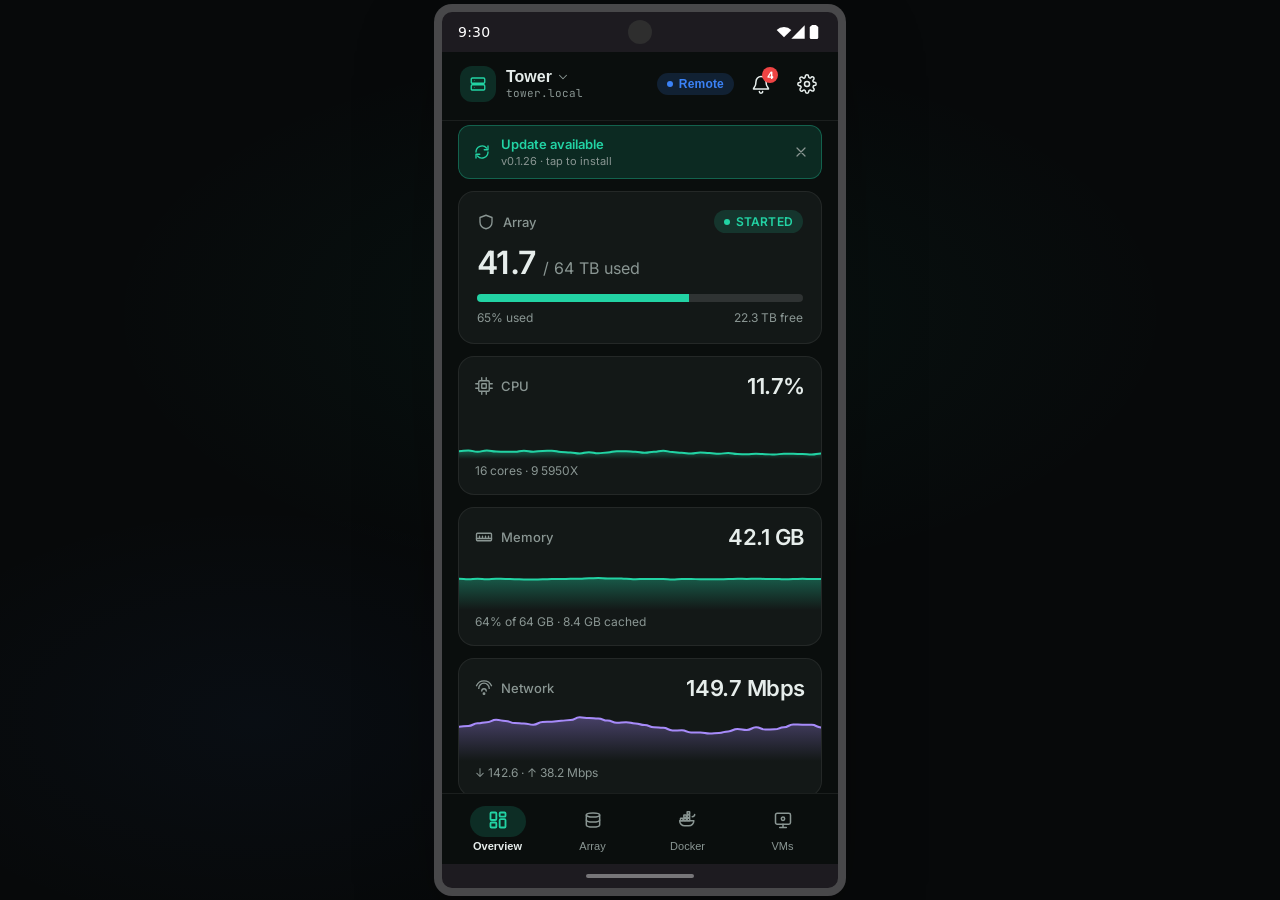
